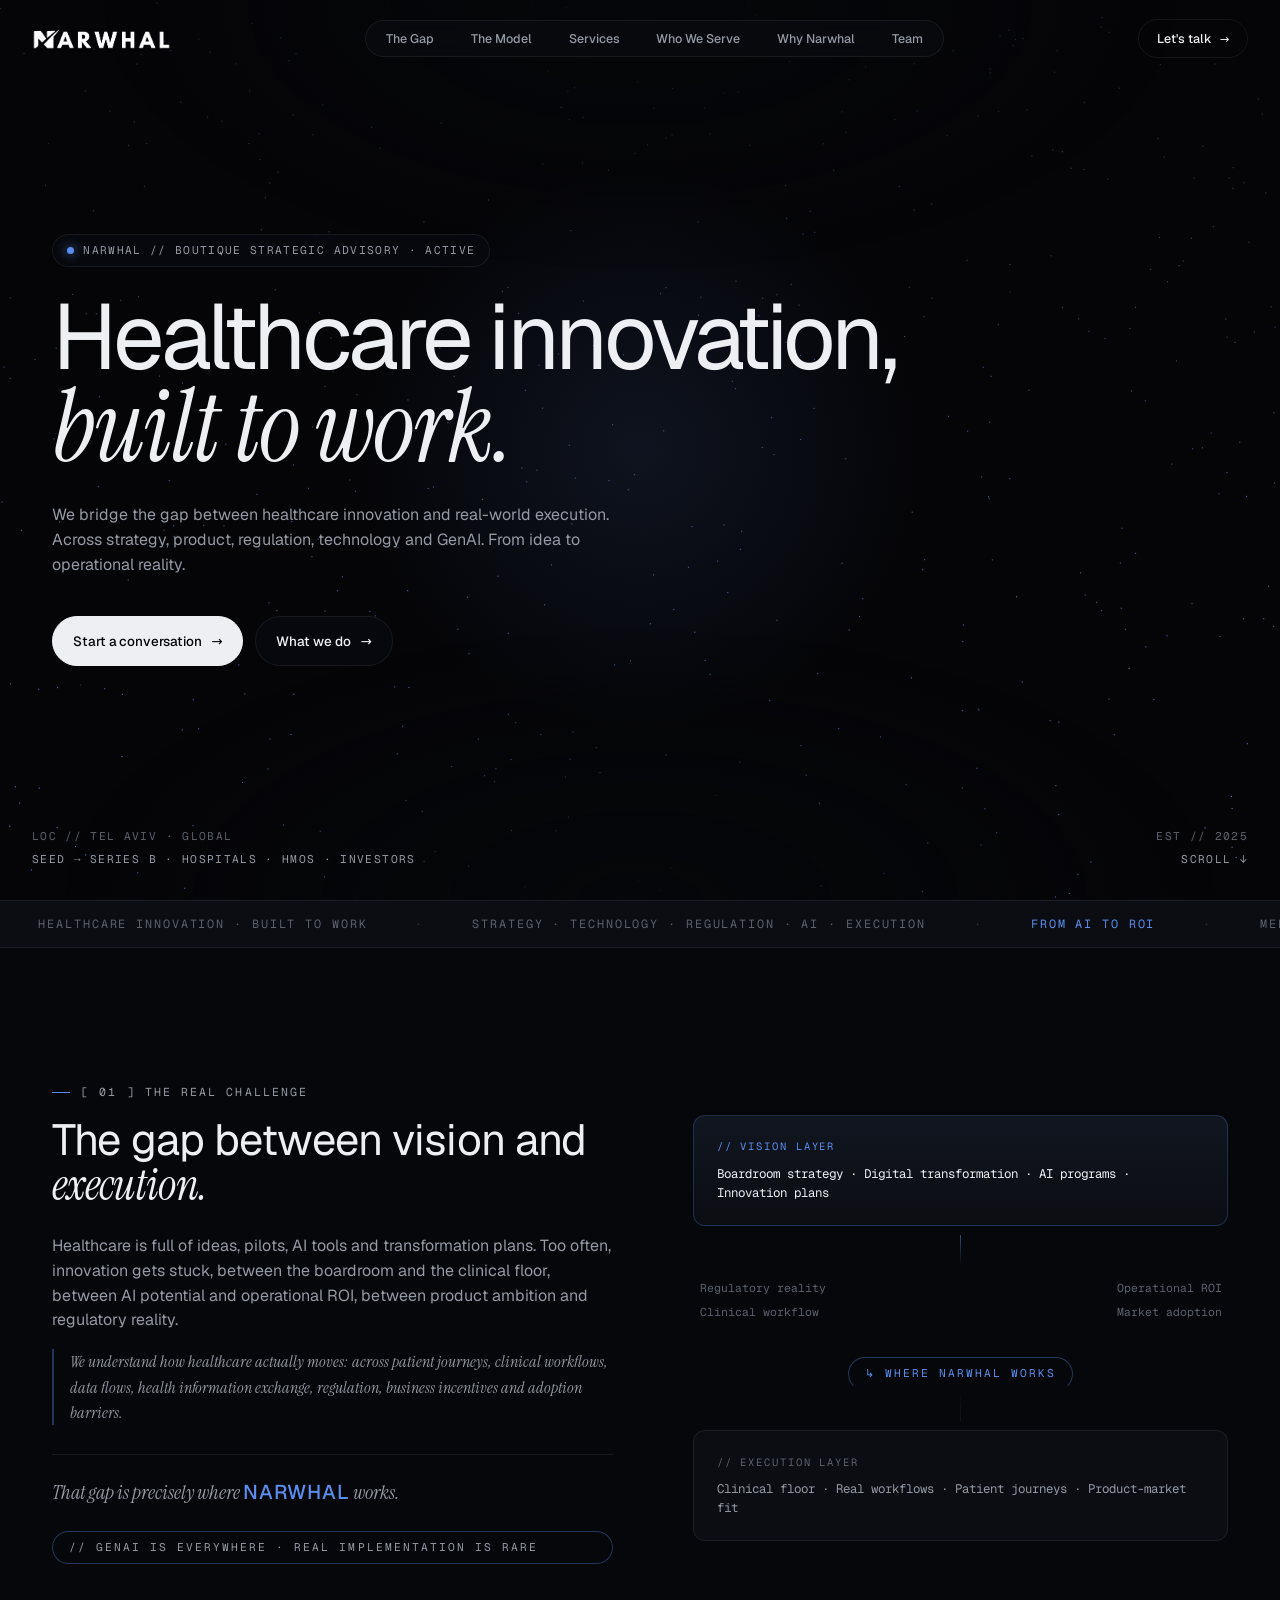
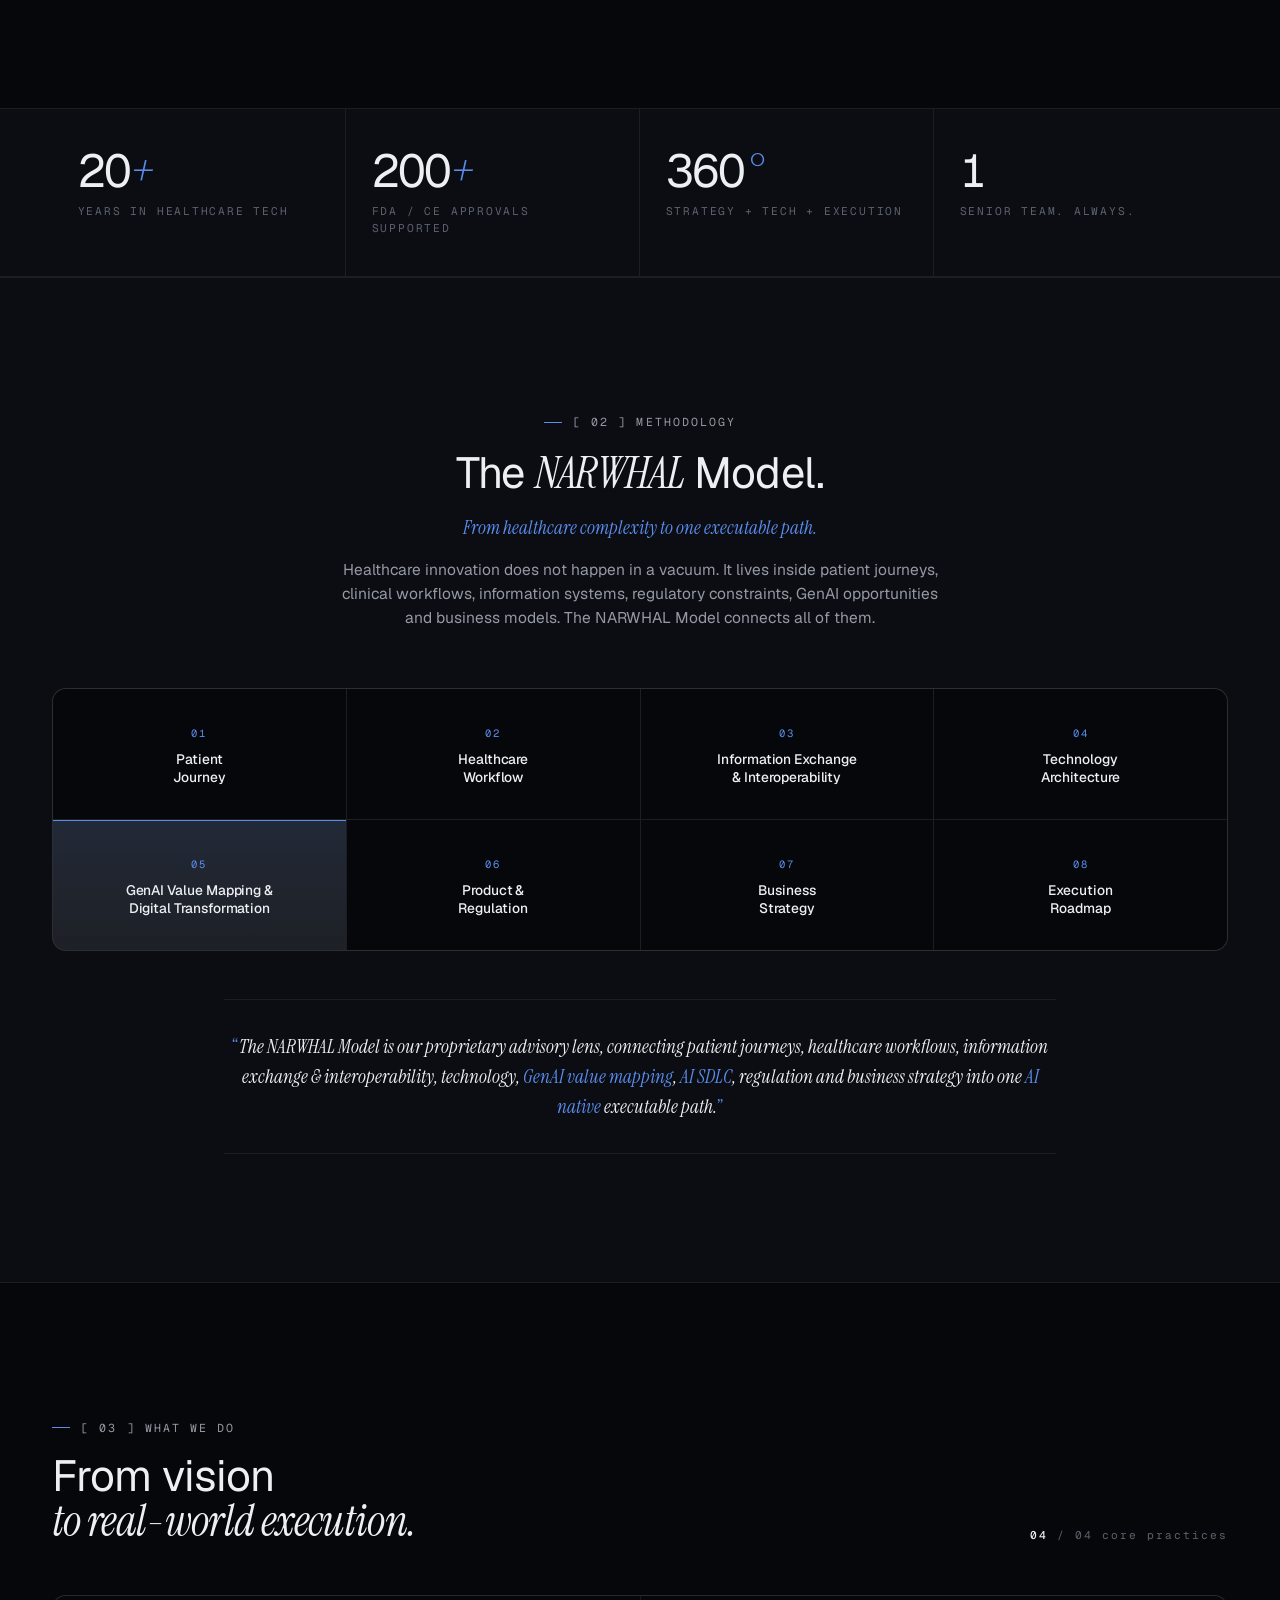
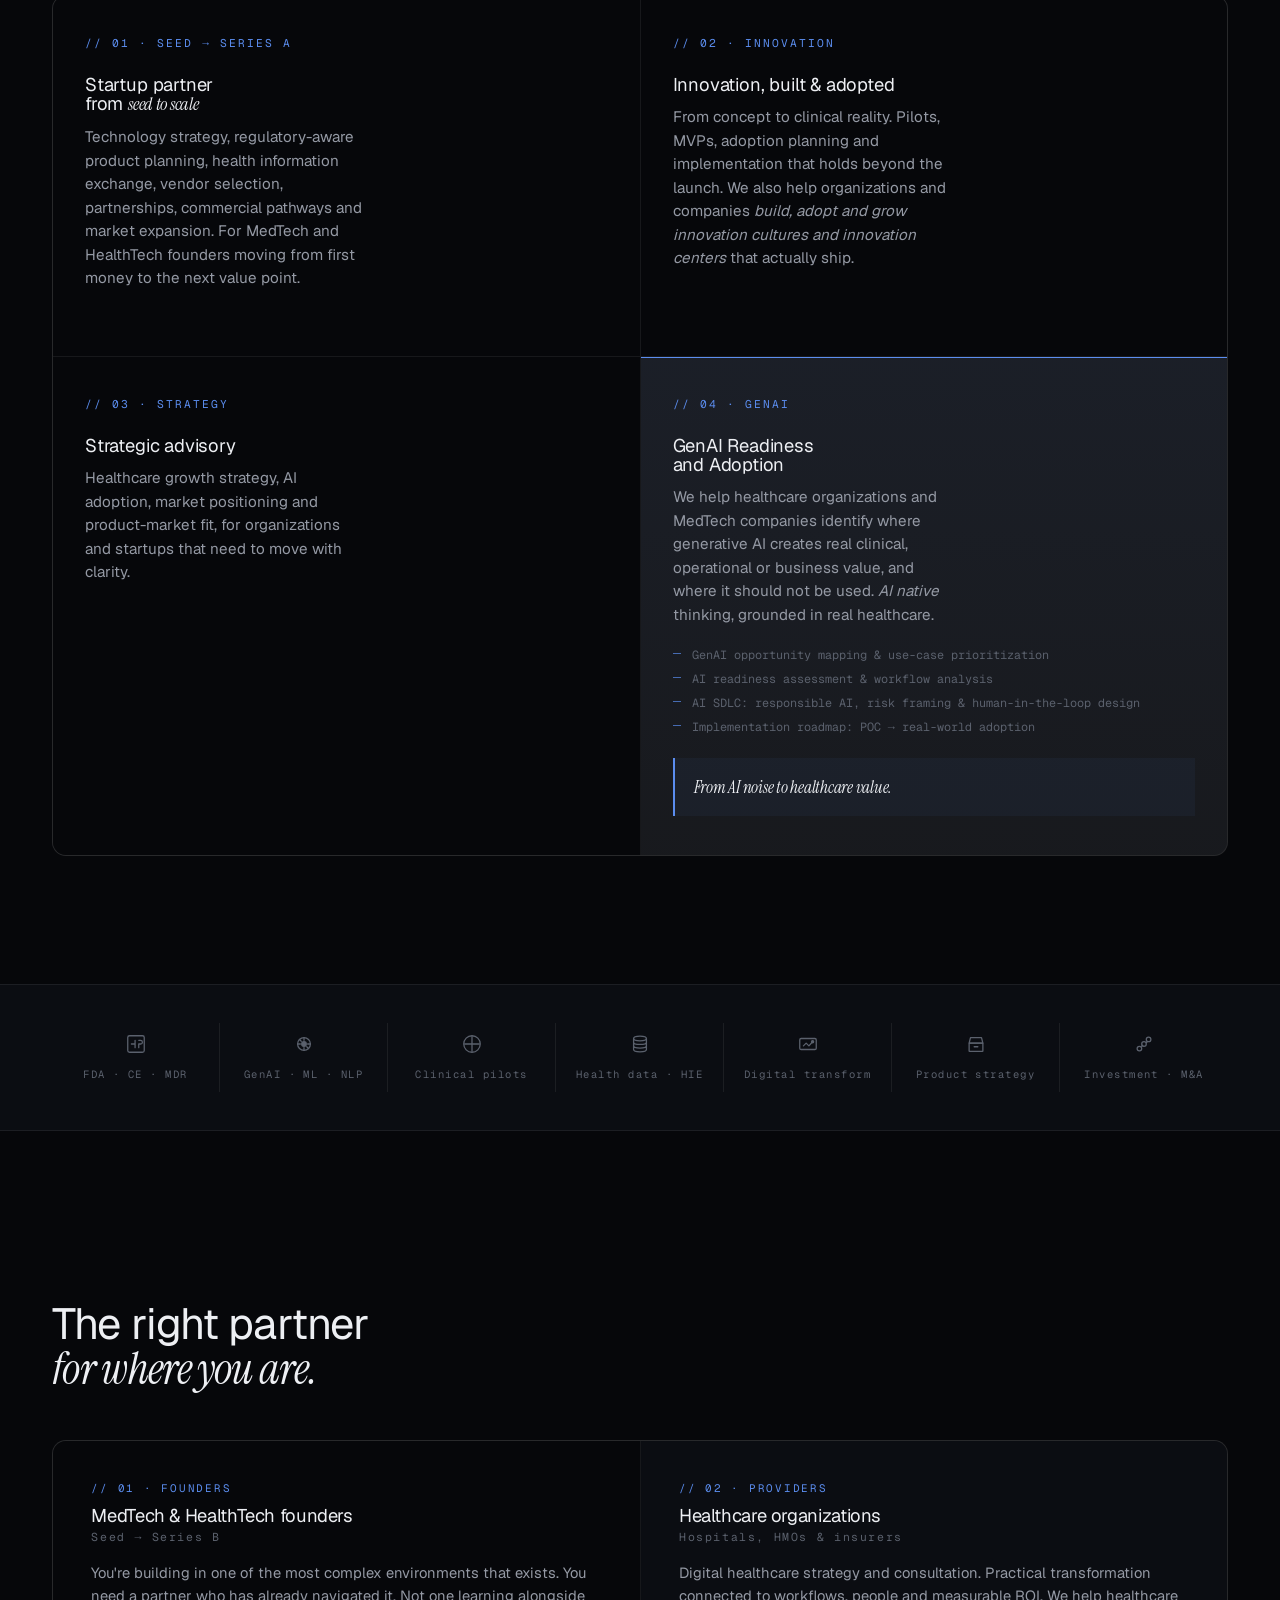
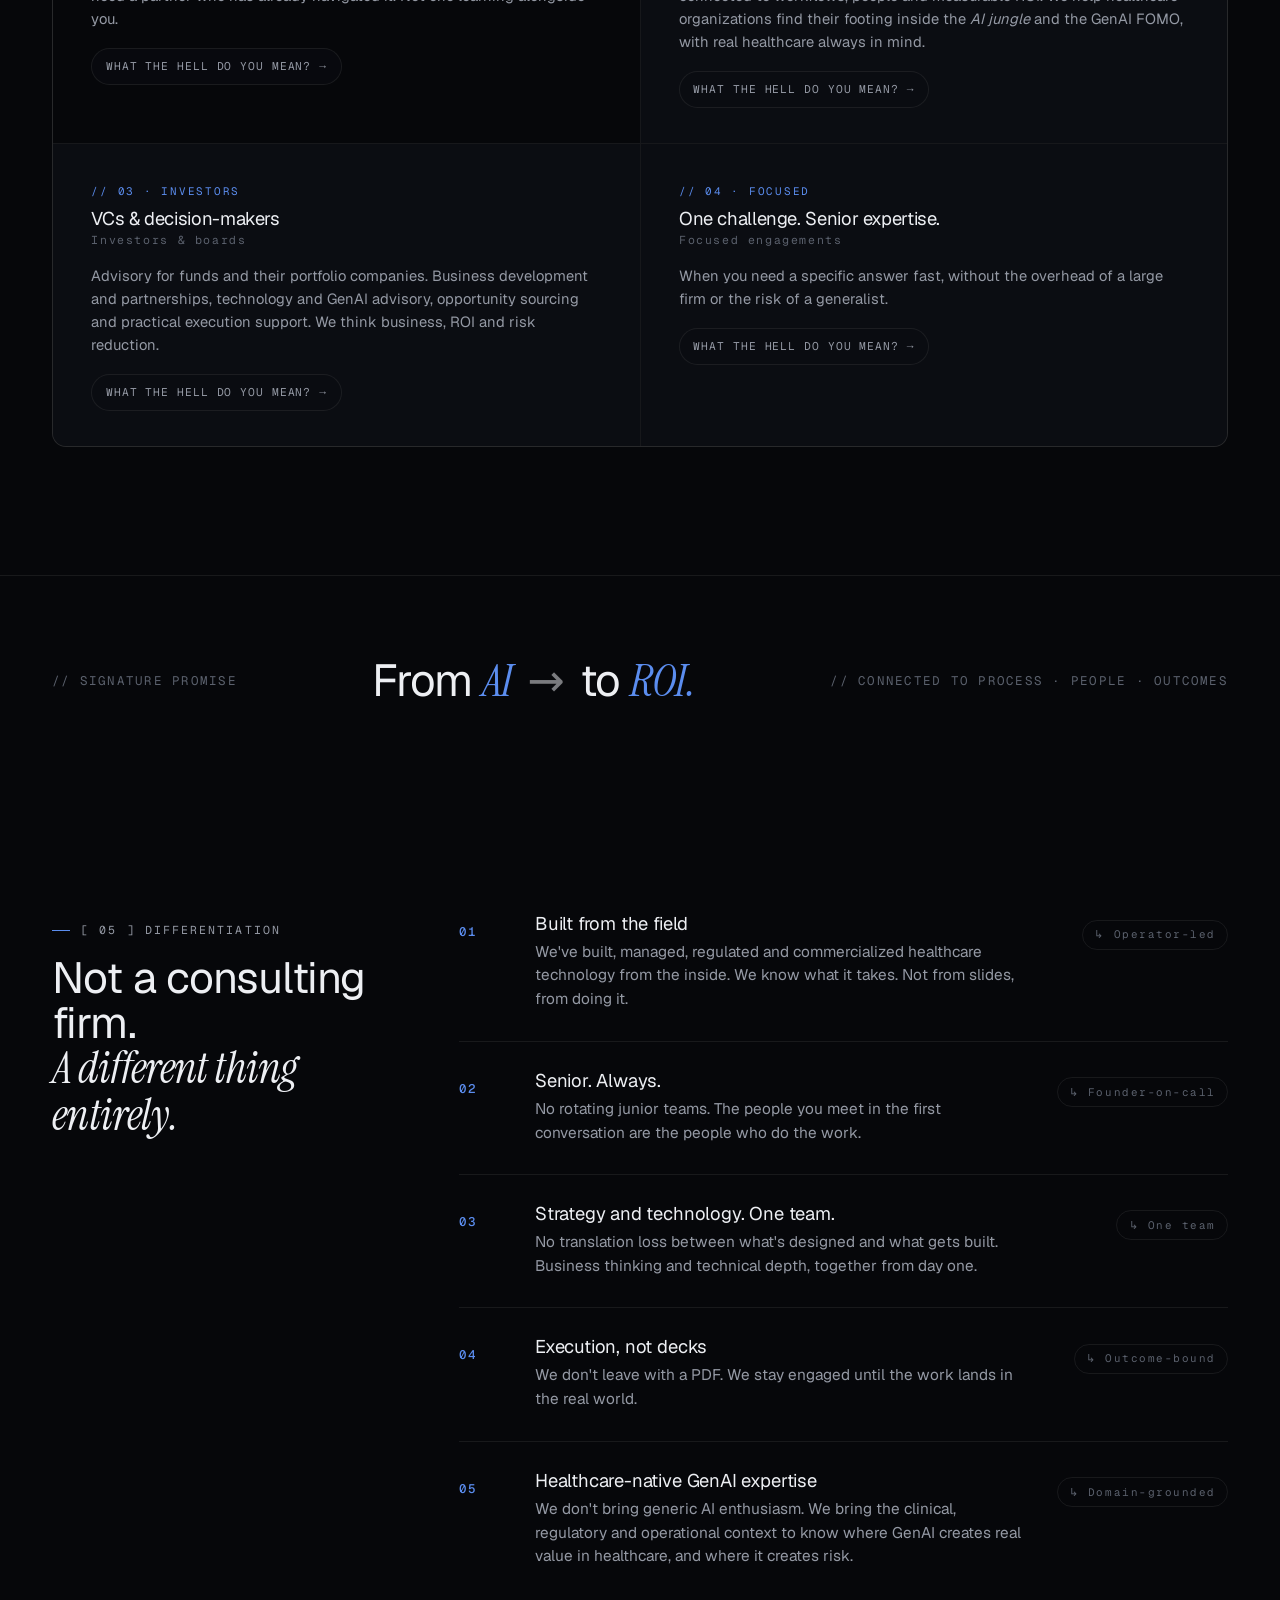
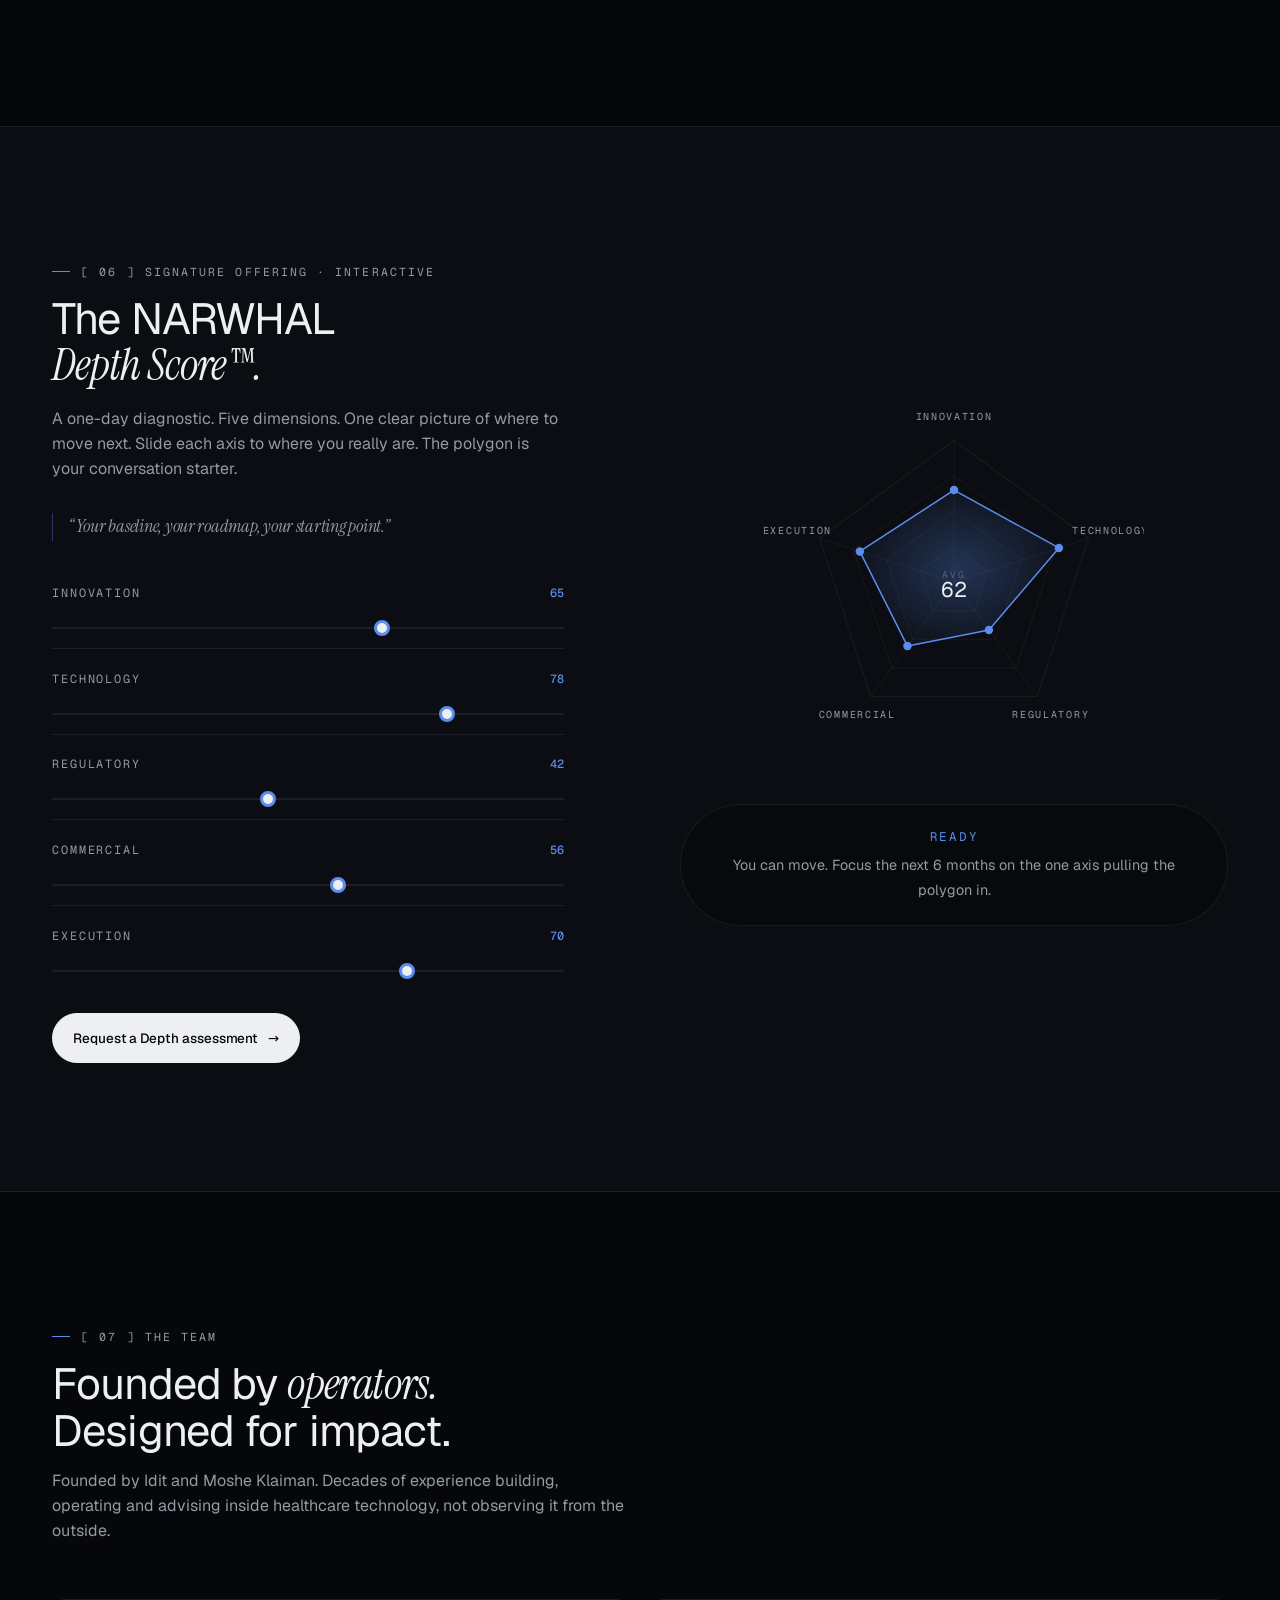
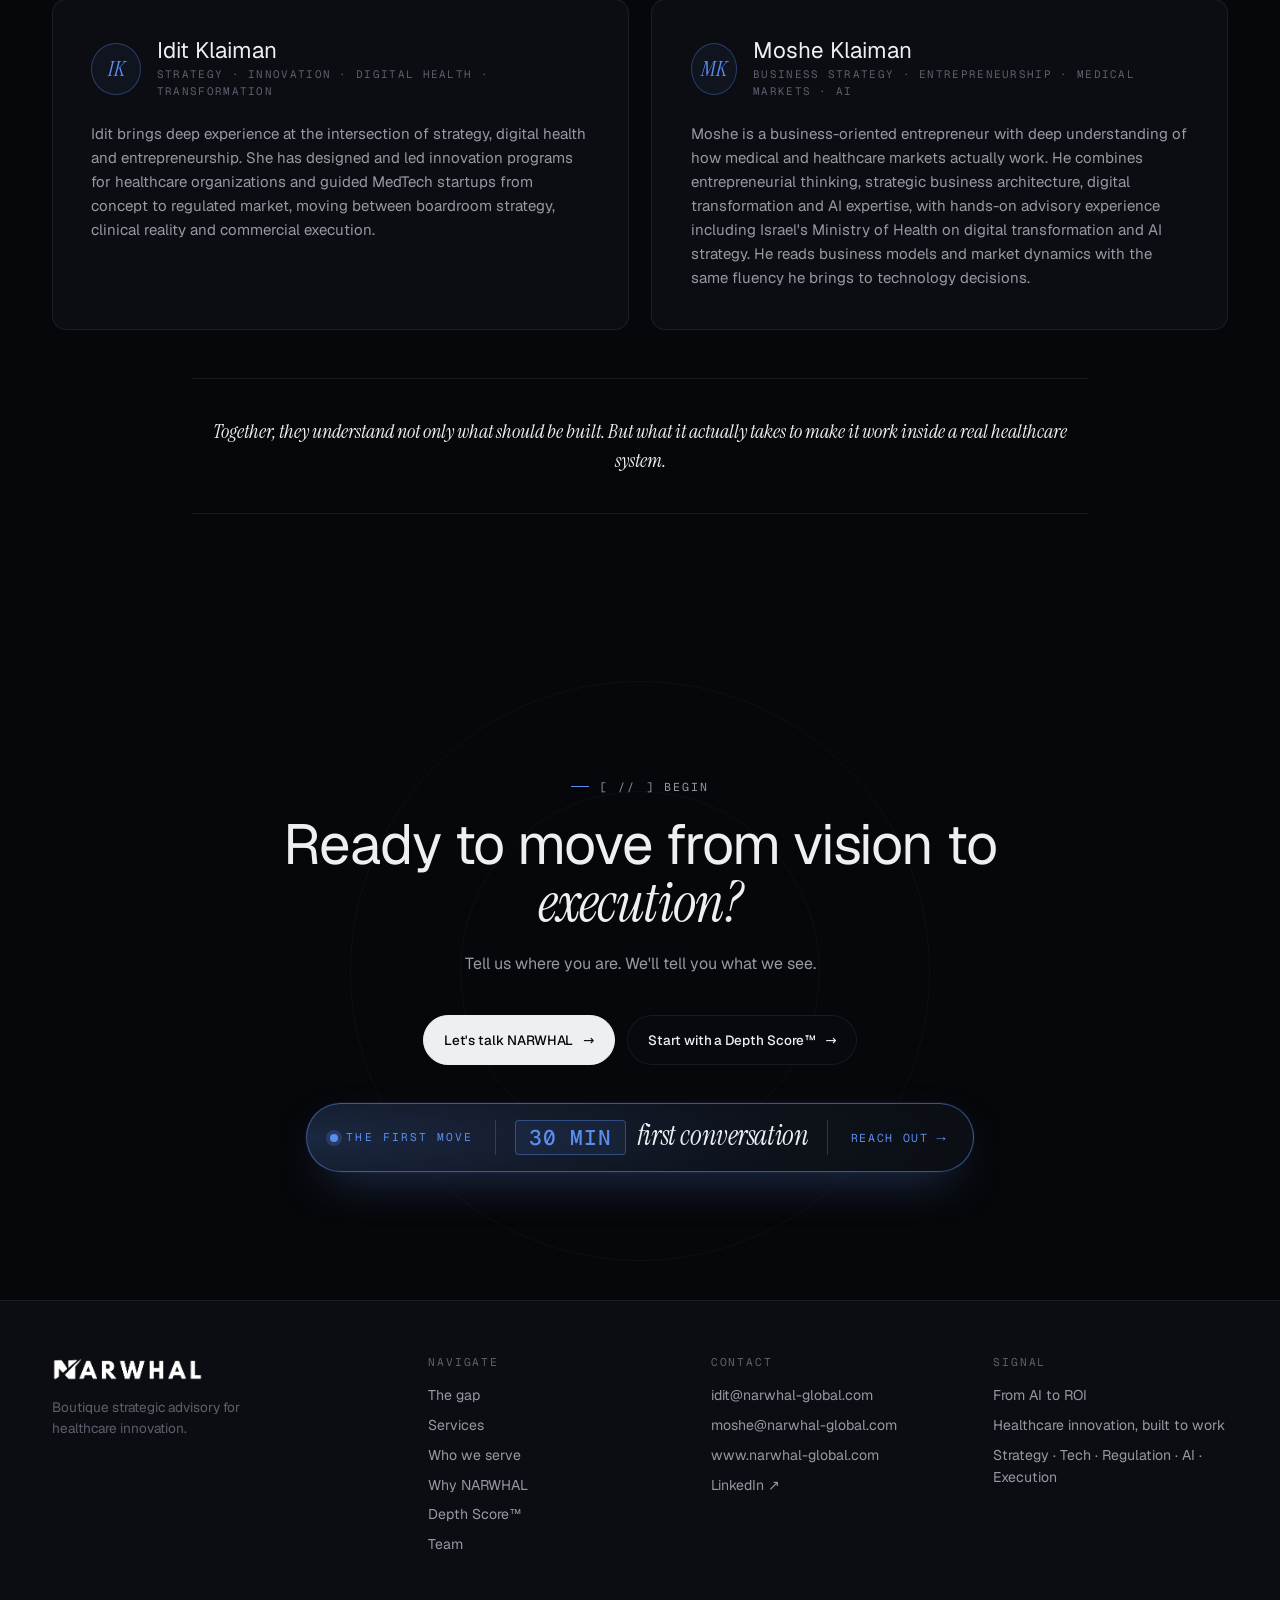
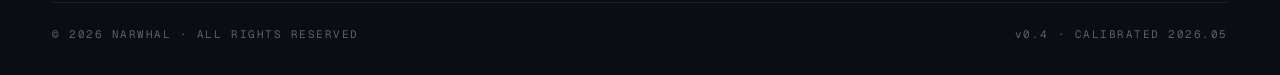
==== index.html @ aba95eae "Add files via upload" ====
<!DOCTYPE html>
<html>
<head>
  <meta charset="utf-8">
  <title>NARWHAL · From AI noise to healthcare value. Built to work.</title>
  <style>
    * { margin: 0; padding: 0; box-sizing: border-box; }
    body { background: #06070A; display: flex; align-items: center; justify-content: center; min-height: 100vh; font-family: -apple-system, BlinkMacSystemFont, sans-serif; }
    #__bundler_loading { position: fixed; bottom: 20px; right: 20px; font: 13px/1.4 -apple-system, BlinkMacSystemFont, sans-serif; color: #666; background: #fff; padding: 8px 14px; border-radius: 8px; box-shadow: 0 1px 4px rgba(0,0,0,0.12); z-index: 10000; }
    #__bundler_thumbnail { position: fixed; inset: 0; width: 100%; height: 100%; display: flex; align-items: center; justify-content: center; background: #06070A; z-index: 9999; }
    #__bundler_thumbnail svg { width: 100%; height: 100%; object-fit: contain; }
    #__bundler_placeholder { color: #999; font-size: 14px; }
  </style>
  <noscript>
    <style>#__bundler_loading { display: none; }</style>
    <div style="position:fixed;bottom:12px;left:12px;font:13px/1.4 -apple-system,BlinkMacSystemFont,sans-serif;color:#999;background:rgba(255,255,255,0.9);padding:6px 12px;border-radius:6px;box-shadow:0 1px 4px rgba(0,0,0,0.08);z-index:10000;">
      This page requires JavaScript to display.
    </div>
  </noscript>
</head>
<body>
  <div id="__bundler_thumbnail">
  <svg viewBox="0 0 1200 800" xmlns="http://www.w3.org/2000/svg">
    <rect width="1200" height="800" fill="#06070A"></rect>
    <defs>
      <radialGradient id="g" cx="50%" cy="50%" r="50%">
        <stop offset="0%" stop-color="#5B8DEF" stop-opacity="0.22"></stop>
        <stop offset="100%" stop-color="#5B8DEF" stop-opacity="0"></stop>
      </radialGradient>
    </defs>
    <ellipse cx="600" cy="400" rx="500" ry="320" fill="url(#g)"></ellipse>
    <text x="600" y="430" text-anchor="middle" font-family="Georgia, 'Times New Roman', serif" font-style="italic" font-size="180" fill="#EDEFF3" letter-spacing="6">NARWHAL</text>
    <text x="600" y="560" text-anchor="middle" font-family="ui-monospace, 'Courier New', monospace" font-size="16" letter-spacing="8" fill="#5B616D">LOADING · BUILT TO WORK</text>
  </svg>
</div>
  <div id="__bundler_loading">Unpacking...</div>

  <script>
    
document.addEventListener('DOMContentLoaded', async function() {
  const loading = document.getElementById('__bundler_loading');
  function setStatus(msg) { if (loading) loading.textContent = msg; }

  // Error sink persists across replaceWith since it's on window, not the DOM.
  window.addEventListener('error', function(e) {
    var p = document.body || document.documentElement;
    var d = document.getElementById('__bundler_err') || p.appendChild(document.createElement('div'));
    d.id = '__bundler_err';
    d.style.cssText = 'position:fixed;bottom:12px;left:12px;right:12px;font:12px/1.4 ui-monospace,monospace;background:#2a1215;color:#ff8a80;padding:10px 14px;border-radius:8px;border:1px solid #5c2b2e;z-index:99999;white-space:pre-wrap;max-height:40vh;overflow:auto';
    d.textContent = (d.textContent ? d.textContent + String.fromCharCode(10) : '') +
      '[bundle] ' + (e.message || e.type) +
      (e.filename ? ' (' + e.filename.slice(0, 60) + ':' + e.lineno + ')' : '');
  }, true);

  try {
    const manifestEl = document.querySelector('script[type="__bundler/manifest"]');
    const templateEl = document.querySelector('script[type="__bundler/template"]');
    if (!manifestEl || !templateEl) {
      setStatus('Error: missing bundle data');
      console.error('[bundler] Missing script tags — manifestEl:', !!manifestEl, 'templateEl:', !!templateEl);
      return;
    }

    const manifest = JSON.parse(manifestEl.textContent);
    let template = JSON.parse(templateEl.textContent);

    const uuids = Object.keys(manifest);
    setStatus('Unpacking ' + uuids.length + ' assets...');

    const blobUrls = {};
    await Promise.all(uuids.map(async (uuid) => {
      const entry = manifest[uuid];
      try {
        const binaryStr = atob(entry.data);
        const bytes = new Uint8Array(binaryStr.length);
        for (let i = 0; i < binaryStr.length; i++) bytes[i] = binaryStr.charCodeAt(i);

        let finalBytes = bytes;
        if (entry.compressed) {
          if (typeof DecompressionStream !== 'undefined') {
            const ds = new DecompressionStream('gzip');
            const writer = ds.writable.getWriter();
            const reader = ds.readable.getReader();
            writer.write(bytes);
            writer.close();
            const chunks = [];
            let totalLen = 0;
            while (true) {
              const { done, value } = await reader.read();
              if (done) break;
              chunks.push(value);
              totalLen += value.length;
            }
            finalBytes = new Uint8Array(totalLen);
            let offset = 0;
            for (const chunk of chunks) { finalBytes.set(chunk, offset); offset += chunk.length; }
          } else {
            console.warn('DecompressionStream not available, asset ' + uuid + ' may not render');
          }
        }

        blobUrls[uuid] = URL.createObjectURL(new Blob([finalBytes], { type: entry.mime }));
      } catch (err) {
        console.error('Failed to decode asset ' + uuid + ':', err);
        blobUrls[uuid] = URL.createObjectURL(new Blob([], { type: entry.mime }));
      }
    }));

    const extResEl = document.querySelector('script[type="__bundler/ext_resources"]');
    const extResources = extResEl ? JSON.parse(extResEl.textContent) : [];
    const resourceMap = {};
    for (const entry of extResources) {
      if (blobUrls[entry.uuid]) resourceMap[entry.id] = blobUrls[entry.uuid];
    }

    setStatus('Rendering...');
    for (const uuid of uuids) template = template.split(uuid).join(blobUrls[uuid]);

    // Strip integrity + crossorigin — blob URLs from a file:// document inherit
    // a null origin, so crossorigin forces a CORS fetch that SRI then rejects.
    // The manifest bytes are ours; SRI protects against CDN compromise, not this.
    template = template.replace(/\s+integrity="[^"]*"/gi, '').replace(/\s+crossorigin="[^"]*"/gi, '');

    const resourceScript = '<script>window.__resources = ' +
      JSON.stringify(resourceMap).split('</' + 'script>').join('<\\/' + 'script>') +
      ';</' + 'script>';
    // Inject after <head> so the DOCTYPE stays first; prepending the script
    // would push the parser into quirks mode. DOMParser always emits a <head>
    // (synthesizing one if the source HTML omitted it) but may carry
    // attributes through, so match the full opening tag. slice() rather than
    // replace() keeps us clear of $-pattern substitution in resourceScript.
    const headOpen = template.match(/<head[^>]*>/i);
    if (headOpen) {
      const i = headOpen.index + headOpen[0].length;
      template = template.slice(0, i) + resourceScript + template.slice(i);
    }

    // Parse the template and swap the root element. Scripts inserted via
    // DOMParser/replaceWith are inert per spec — re-create each with
    // createElement so they execute, awaiting onload for src scripts to
    // preserve ordering (React before ReactDOM before Babel before text/babel).
    const doc = new DOMParser().parseFromString(template, 'text/html');
    document.documentElement.replaceWith(doc.documentElement);
    const dead = Array.from(document.scripts);
    for (const old of dead) {
      const s = document.createElement('script');
      for (const a of old.attributes) s.setAttribute(a.name, a.value);
      s.textContent = old.textContent;
      // text/babel scripts with a src: fetch and inline. transformScriptTags
      // does XHR against the src, but blob:null/ from a file:// origin is
      // silently dropped. Inlining makes it a plain inline babel script,
      // which transformScriptTags handles unconditionally.
      if ((s.type === 'text/babel' || s.type === 'text/jsx') && s.src) {
        const r = await fetch(s.src);
        s.textContent = await r.text();
        s.removeAttribute('src');
      }
      const p = s.src ? new Promise(function(r) { s.onload = s.onerror = r; }) : null;
      old.replaceWith(s);
      if (p) await p;
    }
    // Babel standalone auto-transforms type=text/babel on DOMContentLoaded,
    // which fired before we swapped the document. Trigger manually if present.
    if (window.Babel && typeof window.Babel.transformScriptTags === 'function') {
      window.Babel.transformScriptTags();
    }
  } catch (err) {
    setStatus('Error unpacking: ' + err.message);
    console.error('Bundle unpack error:', err);
  }
});

  </script>

  <script type="__bundler/manifest">
{"d7c77c07-f501-48cc-abb0-0a076398ef10":{"mime":"image/png","compressed":false,"data":"iVBORw0KGgoAAAANSUhEUgAABaQAAADlCAYAAACs5vDKAAAQAElEQVR4Aey9CZw1RXXwPQS3GPMSl5gPNVFfl0T9TIyCIMiO7CCKIiKKIqjgFkQRRQyCREVQQQIiihIQ2fd9FVDAgMYlKlGIxri8+uWNcYkR1+9/nmdmmGeeuXfuUtVd1f2fX52pvt3Vp875V/V2bt3q35vxTwISkIAEJCABCUhAAhKQgAQkIIGuE9A/[base64]/Yais5LQAISkIAEJDApAfeTgAQkIAEJSEACEuggAQPSHWxUXZJAGwQIPO9FveshT0MejtwbuRv5GWKqioDGSkACEpCABCQgAQlIQAISkIAEJNB9Au14aEC6He7WKoHOECAQvSVyIA6tgzwReTRyP+SnyA/[base64]/iXVbIdsjGyCPRdZCfoJ8A/kyYpKABCQgAQlIoDECViQBCUhAAhKQgAQkIIE6CBiQrqOdtFICxRAgGP1WjNkG2RSJUdG/Tx7nkv8kvwO5dY011riYvB9JLyUgAQlIQAISkIAEJCABCUhAAhLoPgE9TEYggkjJlKlIAhLoNgGC0e/Ew+2QCEY/gHwu/[base64]/hBsvQ/ZG9kFeNSv7kofsRx4Sy7HtlXyO5VgXEsuxPvLYFuteQ5kIAr+B/ADkjUi8RDAkll/P572Q5yERCH8JefKEb9HX34PiCETvSP4QZHGKkdHXs/KKNdZY4xJykwQkIAEJSKB8AlooAQlIQAISkIAEJCABCbRGoBcBaQJrETTehnwnZDckRq6+jjyCjAeQvwmJEauLR6u+h/UxQjUCjx9k+QRa6sULJAKBIXuwbk+2H4+8D4nRqxHEfCHLW7HNVCAB2mZjJPpETEfxepZjpHKMTJ4LMu+J2dG2LySPoGzku7Ec8gLyuc+xLT4/h3Xxsr/NyTdA1kH+GvlL5EnInyP/G3kU8qfII5CHI2sjD0Ui4LsWebwk8F7kS6U1WHlv5M+QhyHxUsGFczmzavoEi43QEl+ybE2+HrJU+gkrV4yMJhh9HcvLJgtIQAISkIAEJCABCUhAAhKQgAQk0H0CeiiBYQSyBqQJasUo4pi+IIK/MSXBMaw7eVY+PpvPfT6Vz5+YlViO7Sfx+QTkxFn5CHmUj21RJsqfwbqFcjafz0MuQa5GbgLAkch7kaOWkNgW8i62xQvb3kH+t8jByIFIjFCNEakxajVGssYo2BgRu1BeSrkIVMco1/1ZPhQJPSFvxYZ/QGI6hijDpn4nWMSo3leQvwM5FjllVqJdF0pwi3YOieW5ch+jfPSDOfkon6NvxPbTWT4LiT4R/SMk9o881p/LtsuRG2iF9yHvR+b6RbRXjEqOkcovYn2MCt6Y/BlIBJefQv5E5LFIBIQjiBwB5PvyuY10Hyr9JfJzJFmCTQTiw/+Qvxqg+Desvxq5mGD0qeQmCUhAAhKQgAQkIIH2CWiBBCQgAQlIQAISKJ5AtoA0Qa2d8T5GjMbo0ZheIKY0iKDuXCA3gl5zy5HHSNQoGxLLsT32iSDwK9AV8nLyKBvbokyUjZGpCyWmMYh6t6fslsgzkXWR/xd5HBIjUh9IHqNMw/8QPiZPUUfUtwmaIxAdNu4AlxiFG7axun8J/+OleDHydie8j4BntHGMMg+Jdl0owS3aOSSWo0xIfAEQ/WBOon9F34htMWo55jsO3tE/QmL/yGN9zLkco5gj0Pw0bIgRyxFYHjQimSLFpruxLEYph7A4faJ9XouWGNUf7ROBdz4umW5j7c0Eo88lN0lAAjMikIAEJCABCUhAAhKQgAQkIAEJSGAUArmCsVH30/m3AxKB6RhlGYHgtPWhvKIUwb1dsTeCpjE3cYym5mN/EsHOCEBHsDMCwxGUfwzex/QUZKYxCXyL8pcjMXfzeeRTJdomfs0QI/sjoB9TksQ0IoN03sWGawhGxwhzFk0SkIAEJCABCUhAAhKQgAQyE1C9BCQgAQl0hkCWADHBrRiBGkHoR3eGVDpHIggb8/JuAqcY2ZtOc/maYi7lGLEeDMq3tlwLv4tpMRXNTQSFL2M5RYppSeIXBZEPOy/EFCE3U2EImUkCEpCABLpOQP8kIAEJSEACEpCABCQgAQmkJDAs8DRNPTHPbgQfp9HR5X3jZXQxpUS8UK8XI6UJvm9Gg8Yo8egbLJqWITBo8z+z4WzkIoLRF5FPlWiXFyLHoSSmP9mQfLl0CQViVHaMzmbRJAEJSEACEpCABCQgAQlIQAISkMAUBNxVAr0jkCsg/ReQfARiGk5gWzbHSOlnk3c93Q8H/wQxTU7gSnaN6TkuJBh9DstTJQLR8fLGmNM75mePLwuW03cVBa6k7tPJTRKQgAQkIAEJSKByApovAQlIQAISkIAEJNAGgeQBaYJcMWd0vCiuDX9qq/M+GPwsZJSRqRSrOsVLJB9StQftGf8zqj4fOYNg8N8in2J5qsRxuh8K4liNgHS0DR+Hppii41zq/vDQUh3bCKcvICWl13UCcc+dKKlDFWDL17Dh48jePe8WRbpPu1STigSY0aiWGqZXU83B+ECkipSxqzWmulTQjQFouCJ4H4MUmRpGYXWZCJTWuTK5qdqGCZTWr+bsaRhDfdUNsDh5QHq2nlx6Z9V3KnsQ3jyVjtyHqTvsFzT2mOl/KH8t8mmCwR8nnzrR1w5ByY5IzPVONlL6MqW+jvQtxVz4Jfl8TEnGaIsEEhCIX1TtiZ6TODctlW5gZbwMlyImCUigZQIfbbn+pqt/T9MV9rU+zvPFftmBbTvV2i7L2B3TKS5TxM0SmIwAx81tk+3pXhIYTIB+5bViMJ4qt+QIEK4JiTUQ0+gENqDo+ohJAgsJ/DsfYmqOmKLjfSxPlTiB74a8HyW7IeMEo2+k/[base64]/O/aO8XyC7HSNWkORXRCPW1XaxJ7dtgPUXReDMoqzRGAlIoNcEuEfbPj8Aa5CABLpAIIKEqf0wWDIZ0QgSbs4J/FWT7V78XtHXYvR88YYWYGDM1/wJ7DibYMBp5FMl+lSMiI65yp+Loscgo6aYouMCbHj7qDtYTgISkEDDBC7jHBfppw3Xa3XlEbh/eSZ1zCLc4WA7i6zzCT9PqsVJ7tPiPq8Wc7VTAhLoPoFLSnWRc/vnSrVNuyTQRwIRJOyj36X6vB6GPRXpYoq+FtJF31L6dCvKrkRiZPQ15FMlLroxevAZKNkIifnKyUZK36PUdTzkHEHeuwS3Yr5YWwo+9jmX9FJgXNdnAg/guJhLBmf63BM67judvO35bPsyNYovWu34saR7EpBALwl0NdbSy8bsqtN98itHgLDoQE7hjftg7NuYh40DybuWoq+FdM2vVP58H0UxKvpMgsCHITfweapEP4oXhcVUHSHj/Lz3J1R8PnIFYiqTwOvKNEurJFAEgU9y/ovUduCuCBgJjDg8gY5GVNDouzRSUbuVfLLd6q1dAp0koFMSkEACAlyHv5JATVYV2BjPxlnrULkEJDAaAQOEo3FqstSfU9lfc6Ls2givmD86BPdMiwh8ls/nIjE9xgfIp070nxejZEtkK+TPkFFTfKEUI7OvJCh+4ag7dakc7I7vkj/6IoFyCWS37EKO50hxHsxeWVcr4FpQ07RNfZhH2qlJunqwTebXDpPt5l4SkIAEshCIaUizKE6oNAZeJVSnKglIYFICBqQnJZd3v61Rvy1P0elHd6G4pRSBTgPSq8O/kVVnIxfy0H8O+dSJfhOjZ2O+6PhZ7aPGVHgRinof3wAAEABJREFU5a/GlovJ+5r2rcFx2jmOqRpM1UYJtE3gSo+Xtpugsfof0FhNPa6I4+kLXXYf/2qaP/rSLreFvklAAgkINKSCc2fXBtQ1RM5qJNBfAjkC0gZJpu9PD0TFZsg6iKm7BGJKjEsJ/h6NxKjkqT3lRmA/lMRowJD7sjxOuonCEYz+ELlJAhKQQKcIcH6MdEinnGrOmW81V1U3asrhBR24lCnd/iqHfwXpdP7oghpDUyQggWoIVDOlFNfTr1dDVUMl0GECOQLSgeu38U+ZisCfsvfmnCxfQ96F5BcV97Ti/2Expug4n0D0kSwnSfSV/VG0I7I9Mu5Per/[base64]/YXMXYizlg9ZCCQwhkCMgHQ95jpAeAn3MTRFg3IgTZu03/tHX+h6UjpcXnsQDxH7IyWP2g4HF6RtvZuOzkWch46ZfskNMHXI9NvV6HkI4ngoLkwTKJKBVyQlwzEc6IrliFbZNYK22DehJ/[base64]/l3tIQAISmJkxcFxHL3giZm7Hyf4g8lrTb2o1fEq7v8/+FyKnEPQ9lDxJoi/EiOjnoewlyKRfVlzHvldi10fJTRKQgAR6S4Bzql/sLNP6XCveskyRSTcn34/23Cm50vYVOkVT+21QkgXPKckYbZGABHpNoNpnSe4XvtPrltN5CbRMwIB0yw0wRvVPoew6nDRr/gaybw/8d9FmFyMX8SB/[base64]/LuT7NTCPg9soc4+Vvm+LjnN8X98cn9UKAEJSKDDBDhv/qB29/Bh39p90H4J1EogR0A6HuZCamVSst1rY9wTkP+NmMol8HlMi/miDybgew3LSRIXyxgdvy7K4guJR5NPmj7Djp/GthvJe5/gem7vIXQMgO5IYBoCnBO8hxkAkOvGIwZscnVGAvTJ+EVTxhpUPUuglqCEo6NnG8xMAhJoncBDW7dgegP8MnJ6hmqQwEQEUgWkF1f+28Ur/JyMwBZo2pqHk5i2gUVTQQT+D7acgnyYh/bDyJMl2vsAlD0X2Q2Z9AuJX7NvPMRcin0GYYExm4Lr7GK9GX3EIFq9zaflhRHgePLXI4W1ybjm0Ibbj7tPweUnfVdEwS5p2qQEuIdz/uhJ4blfSgLq6jkBrrOv6zkC3ZeABKYkkCsgPaVZ7r4MgY3Z/[base64]/[base64]/m0t2WXnyKKTLbqt56JdBLAjkC0jF/tA9w+bvTfakipnGIkdIxhQcfi09d6xe3QfxsJEYeJxsZjb4ZLoj7kG+FTNu2d6HjPAII7yE3LSAA48sXfOzron5LQALLEOBcscsyRdxcKAHarpYv7YcRjF/FDdvuth4R4H4u7jt75LGuSkAChRKYZhrJQl2aOapUw7RLAgkJFKUqR0A6HFwj/inZCTySGjZF1kdMzRGIlwNGMPNCHgzejlyZsmoeoOPb2ZiiY9pg9I+w61rs8+IKiCVSzMm9xOq6V9F/[base64]/8uxk7fSkXIBYnWHc6uIR/[base64]/GchTkRJTPMiHlGjbcjZ9ngLxM8mrCEYnfZkMF7yt0R3tFj93fSLL06ZvoOAK5AbEtAQBmN+0xOoRVllEAhKQgAQWEPjAguWSF2OarZLt64RtXFu/0wlHdEICEpCABIYR6EP86LBhANzWJwL6mptAH04ouRmWpD9ebrgdDwUxD3FJdtVsywUYHyOjL84QjH4humOu6N3IU3yR8BX0nI2dhyAGpIExID1zwPpOreY8UOsXQJ1qB53pFgGPq3vak+tMLfcaa99jdT1L9LXaXkj88Hro3mMpnN9/z6eil+KesWgDkxmnIglIoEgCnC+Tvz+pSEc1SgISaIyAAenGUDdW0SbUtD4XjG3JS0oRHAspyablbImRxhfy0H0kkjTAS/vsSuXRVs8ifxQybfo+CmKaDt96DAiTBCQwHgFLS0ACxRE4oDiLumnQ39TgFvehZ9RgpzZKQAKdJvDWTnu3wDme1WuLWyyw3kUJ1EPAgHR7bZWr5piIf1OUb4CUlOKkHlKSTYNs+TEbYlT0BTwAJP+pLxe4fdEf80Y/j/yxyLTpFyi4EkkaNEdf5xLsa+mDSdjj761JFKlEAhKYJ8Bx9Zr5Dy78Rw0IaLOYFqsGU6u2Ec4vrtoBjZeABCSQl4DaJSABCUhgAQED0gtgdGjxofiyLg8GLyE3jUfgBxS/DIkpOk4kT5pok31QGF8YxEsoH8xyihSB6FsJnofdKfSpozsE1uuOK3rSBAHOIyMn7Ikph15O/m4k5q8n60X6YC+8HMFJOssfj1Cs5SIrqv/Eiv/+y03gH3JX0FP9V/XUb92WgAQKIcAzbK8G9QR2fD4yckUCEshHIEdAuncnq3zNM5XmCHpuzol0l6m0pN259L7xQ9w9H4mR0ckfXmmLvdC9FbID8kAkRbodJVcTFEgePEfv5KnAPeH/uQLN0iQJVEuA885FyMnIW5DHI6skHHsHYpJACQSqmkea69VFJUDrug1wrmKebk6sW3e9LfRPAhKQQIEE3lSgTeWapGUSmIBAjoB0Dp0TuNb7XWLqjphHemNuuL2RXb47fJsilyI3cON/FnnSRBtEMHoLlMbI6PuTp0hfQsmV2Hs0uWl5AileHLl8LYWVoO+V/kVQYcQ0JxUBzk2HIvMJvd9COpE4rqoIZHUCdj+d2LGfbjfudfXzdDdOzAolIIHeEeCe5/29c1qHJSCBRggYPG4Ec2uVxNQdEZSOl+e1ZsSCin+7YLmkxRg5exoGnUHkJPlLY7iIRzB6G/THz9tTBaMjgH4+9r4NvaZlCNAGOy9TxM0SGJWA5SYkwPnq0ciKNKGKknYzkHVPa/z9PYvlLnEdKOVeqFxICSyD87sSqFGFBCQgAQmUQ6CKl7/mwMU1zYE9OcCqUwKzBCoJSM9aazYJgcex09M5mcbcxSyaFhG4js/x09jriJIkn6MP7hGMfiZ1xBQqf0CeIv0MJZ9GbkFMoxGIqVhGK9nBUvTDGE3fQc90qVYCnG9XpFrt1+57CNCQtbzkMflUXPdQcGkBgYMWLLs4PQHfBzM9QzVUSUCjJSABCUig6wQMSHe9hVf6tw7ZkwlKtT11x5rYUVKKlwFeysP0Yci1qQ2Dd8zf/Qz0boSkfPFTBKM/g81XotckgVEIPHmUQpaRQNMEOI+tQZ1XIKYSCHTbhofX4B73Dl+rwc7abYRzFS+r4hx5au2stV8CEqiXAOfK3o8QhsFx9baglkugbAIGpMtun1TWrYWiDZG/RtpKv6HiELIi0gVYcR43+u8jT564cO2O0pgzOqZMeSzLA9OYG26jfATRjyc3jUCAtvDhHk5wiC9IWDJJoCwCnIfjPHl7WVYtbw3H1MHLl+pNiR/1xtP8jv5F/iqsAQK+rAoIJglIQAISWJbAq5ctMWYBi0tAAisJ5AhIxzzBvf8mbSXeov7HC9025AH6uS1Z9SvqvRtpO/0XBpyHXEwQ5Fjy5AnGu6F0eyQCgClHZMUo7nOx229pgTtG8uF+JaxzVmb+l0B5BDivrYtVdyE1pXfWZGxOW2m/B+XUr+66CHAfdG6BFtdo0vU1Gq3NEpBANwhwLj+pG57ohQQkUCqBHAHpkkbBlsq9Lbu2ouKNubhsRt50+gUV/hxpM32Byj+EnMzD88nkyRNsX4XSCPpHUDpeKsnHJCnmQD4eu9+TRFtPlNAeMVK9J96W6KY2SWB0ApzfUv6aZPSKLdkbAlwT/q1kZ7Evvsgu2cRRbYv7oFHLWm4AAc6Jmw/[base64]/EhoOQLC/P4uFmf+p4DhKjgh5Inip9HUVXY3cVL9/BVlPZBB5TtnlaJ4F6CGjpagQ+vNoaV4xLINd9+bh2dL38QV13UP8kIAEJTEOAZ1tHBC8CCJOPL1rlRwlIYEoCOW58DUZP2SgN7P4M6lifk2q8SIrFxtK0F7ZxDf0OO1yFXElA90TyLAmOr0BxTIeyNXnKFC+J+jQKP4uYxiRAu0T7j7lX94vDZc/ue6mHNRPgfO19RIUNSLu9skKzNTkTAa41X8qkui9qX94XR/VTAhKQwBACJW3yGaqk1tCWThDIEZDuBJiOO/Fg/NsJieklyBpLv26sppmZb1LX2ciFPCR/jDxL4oHrNSiOkdHbkMeUKGTJ0mVougr7I2fRNCaBlC+UHLPqoov77X7RzaNxNRHgGhDX0ppM7r2ttFncHxTHAbsOLseoJJY8OYmWnirh3i/Lu056ilO3JSCBMQhwPXLKwzF4WVQCEpicgAHpydnVvufjceCZXHD2Im8qNTWH9Fdw6GLkMm7ozyXPkmD3EhTHCyJTj4xG7cx1/LsR+2O6ERZN4xCgbep7Ccc4DlpWAt0nEHPn1+Dl82swskEbf9ZgXZNW9ahJd8y83zsz61c9BLg/OILMJAEJSEACgwnsPnhTv7dwDWn6F9/9Bt517/VvJkdAOnT6c9s6Ote6mLkRJ9YdyJtITQSk/xFHYmT0FQRzr2E5S4LZG1D8PCTmjE7d3/8Jvddhv/NxAmLCdNKE+/ViN/rv93rhqE5WS4Dz3waVGN/GS4KLRUO7/WGxxmlY4wS41mzfeKXLV/jW5Yu0XuLG1i3osAG6JgEJSEACEpBAGQQieJzDklx6c9jad50RlG7qgTp3QPomGvNiHojfgVzOcvLEw9WWyJtRvOOskCVNMbrsZjQ6bzQQTNkIrJ1Ns4olsDqBLq95UJed0zcJTEngrCn37+Xu3MNu0kvHdVoCEmidAM+5jgBephVg5LVtGUZulsCoBAwcj0qqunIjG/wkSm7BifXV5LlTroD0jzH8CuQcbuKz/eQVRjHndoz22Y26NkVSp/9BYQTSr8ePbKO7qaPTiXb6/zrtYCLn4BTznyfSphoJ9JbAQ3rrecWOc/67syTzsefUkuxJaMv9E+pSlQQkIAEJDCXgxoYIOF1bQ6CtpvsEcgWk/Watrr7zTMzdkAei3CfX31JP6vQtFF6AXEQQ91jyLAk2W6A4gtAxX/RTWM6RrkXpDfiRbd5r9PchGSAarZU/OFoxS0mgNQJfba3m0SvOdR81ugXllcz2IuGErj4mma40ivZIo0YtwwhwL3fYsO1uk4AEJNBnApwjz++z//ouAQk0TyDXg5QB6ebbctoaY/TvplyI4iV90+oatP+vB22YcP2n2C8efE8liHsCyznThiiP0dFPIM+RYpqOC/Hj73Mo75rOQf7Qfw8YtM31EpBAdQTiFyPVGd13g7mO7dV3Bvp/DwGuywfe86n1pUNat2B5A/ZbvoglJCABCWQhsHMWrR1UyrXNeFfD7Wp13SSQIyAdL3gL6Sax7noVo0rjJVJ/XYmLt2Pn9cgtPPzGyGIW8yQuODG1wTZo/yskR/o6Sm/Gj4+Qm6YjcNR0u/drb/r2f/XLY72tjMDFldmruRKQwOoE3rP6KtcMIsC9YO4BFoOqXmq96yQgAQlIQAISkEA2AjkC0qEzJJvRKs5GIKaiyDl1R4o5pENHTNFxNjfthyFXZ6OBYgJ2MZrmhSw+A8mR4iWGMf/1dTmUq1MCyxBYa5ntbm6cgBXOEeD8fsPcsnl1BO4u3WKu7/FlcOtmYsetrRuhARKQgAQk0GsCXIsc8TtmD4DZJWPuYnEJSGARAQPHAURZSOCpfMg1EnjaOaTjpX9XYt/VBCqOJM+auMi8igq2Q2LkOFmW9Dm0fhZ//Gk6IKZJtNd/T7N/X/eFW0k/p+5rM+h3vQS+X6/pWS2P9y1krSCB8scl0JFCxXoplKhjOAGudYcOL1HE1luKsEIjJNAHAvoogekJxHSe02tRgwR6TCBXQNpv2OrtVI/C9I25cX85eUnpXzHmVOR8grfHk2dN+P8SKoh5tNYnz5W+ieKYquN0ctP0BO4/vYo8GuizJU9j5M+p8zS7WvtB4I5+uDmel5zzlhzdPp4WS3eFAPdUJxXgy98WYMNQEzhucg6AGFq3GyUggf4S4BwdA75KBXB0qYZplwQkMD2BHAHpGAVrQHr6tmlTw9Op/OlcnJ5NnjJF35hE3xfZ6cIQbtazz7OM3y+grk2QrZCc6TaUfx7JmXqhmzaLqVVK9fUbpRqmXRKQwNQEvjq1BhX0lgDXrrjX6IP/e/fBSX2UgAQkUCmB3M+8E2Ph2f+NSLEDe7iOlxj3mpi3O0qgaQI5AtLhQ7EnjTBOWZbAfSmxGbIh0nb6DAacjVzKxegy8qyJi8q+VLAbsheSsx//G/q/jE/nkJumJ3DY9CryaKCNHz+r+Q2zeXEZ/f6XxRmlQRKog8BX6jCzFStPa6XWMSrl3Pe1MYrnKOo9QA6qrei0UglIQAISkIAEJCCBcQjkCkiPY4NlyyQQcys+lYe1eKFfKgvH/QYx5tKLQPQRBPWuTWXEID34ugvbYrTSDuS5U/zMOyR3PeovhAB9+P2FmLKUGfdeamXx6zSw0wQ4J+9euoMc1yeUbmNb9sHmxW3VPUa9fzFG2RxFH5JDqTpXJcC5pORfUc0Z+/q5BXMJSEACTRHg/Dju83lTps1wH7FwcNhVjVU8ZkUwdJqyMZlZXAJzBMYOSM/tOCSPwMa9hmx3Uz0EYpT0ppxkYy7lFFbfPaKSmNojTuznciF614j7TFUMH2PO6B1R8hykif77bXxzZBSwp020XbE3Uvj2FqSKBMdiR5lXAVAjcxCILwhz6FWnBCTQMAGuMXFf13Ct89UVf33jnvDYeWtdkEBhBDRHAm0T4By5dds2DKl/4yHb3CQBCQwhkCMgfT/qiykfyEyVE4j+sSk+PANJkX6Bkv9BhqVvsfHDyEe48DTyEgMekp5PfRGMjhHS92E5d4rA/E9yV6L+9gnQh9+90Ao+L/ymf+GmEpZrGEFWAidtaI5AqmtPcxanq6krmuIL5q74ktQP7j1ek1Rh+cp8YC+/jbRQAhLoEQGuQzcX7O6nC7ZN0yQggUQEIuCYSNW8mghGNxHUm6/[base64]/BfkSMpfuZOE85CwuMu9CGpljkAeUV1JnvLxwJ/LfR5pMEajMcew16YN1TUiAPt7Ki74mNNfdJNAKAc7RR7RSsZVKQALZCHBcfy+b8sGK3zl4k1skIAEJ9JMA5+OS4zUvHdIq/zFkW6ubYHpbqwZYuQQWEajhY46gWMkntxrapFQbn45h63Oi3ZV8okQgLr7V/Co734pE4PlK8kuRS9j2XvJGEj5EQPBZVFbyyxEwzzSMAO1Y8rkmvmQZZn6x2+B6VLHGaVifCLy1AmdXmSO+AnvbMvH0tioutV7Os8eUaltmu9bOrF/1EmibgPVLQAJTEiAucMogFWz740HbClg/7eC9AlzQBAk0SyBHQLpZD6ytKQIxqjemt5jqpTRcROIhLH7CeyaGf4LPf4N8jOVGEg+B8Y1rjIqOFxjGyO9G6l1UScmB1EWm+nESAvTp6F8Dd2V7HE8Dt7e84YCW67d6CYxJoJ3iHMdvaafmumqF04tKt5h7g4W/3GrC3Nc1UYl1VEHgDVVYqZESkEBnCLRwzRuHXbxzapzyRZWFbcQZirJJYyRQMoFcAWkDbiW3+uS2RX95GifafWcm1zHDw+m5yAnIqVOoGXtX7H4+O22CbIGYKiZAWx5XsfmaLgEJDCHA8e09xBA+bspCwBdoZsG6ulKO771WX5tnDXUV+56JOY+5F37/3LK5BCQggYYITHbNa8A4zomjDBg7ugFTJq3iwkl3dD8J9JFABBhT++2DZGqiZelbH3M24SZ/N/JqEvbGCwxj1GqMkH5gy4bH6NjftmxD7dW/umAHthvRtjtGLNd4MY4Xz+ONU7dCCUhAAqsT6OCajzbo07sarMuqJCABCRRPgHv8eB4u3s5hBhK0fuOw7W6TgATqIZAjIF2P91o6KYH12LHYb1axbZXEhXdnVsTI6G3JTRJYjsBU27lJunwUBZR7wijlLCOBPhHgfF3LlyE/71O7JPB1hwQ6OqGCPj7SNaITzurEcgS+uFwBt0tAAhJITOCcxPpSqjshpbK2dHGd/0pbdVvvxATcsSUCuQLStTxQtoS9+mofhQdP4WT7MvKiEzbGSO4dMTK+Df5f5KbKCdCmJZ9fvlU53nnz4Xzi/AcXJNAAAfpcycf2YgLvWLzCz4MJ8AVcvMB4cIECttD/vtCQGfE+joaqspqSCXBcPKVk+/LbVk0NF3J+6FyCfjWDi7DV1AMCnBP3G9VNysYvjkct3nS5JzZdofVJoFYCuQLStfLQ7tEJPI6ij0SKTdw5bo9xmyIxMrqkYLTTddAoXUzcHD16TL/ePGb5Jou/osnKrKshAoVWw/n6zkJNW9IsjvUjl9zgypoJ/FXNxtdkO8d79uOHOg6siYm2SkACEshNgPNiVfdauXnk1A/rGBSXswp1S6ATBAxIN9CMHa0iAtKP52Rb5AsCsWsnuMcopBgdvTbLpg4QoF1P7oAb8y4Y1JpH4UKPCXBcxxQGj+kxgr64fnZfHNXPZQm8adkS0xd4z/Qq1CABCUhgMgKF7lXsvRbPRJOMeL6xUM5h1ifjnyIBCQwnYEB6OB+3DicQo0H/dHiR5rcS3Hg+tcao6OeQPwwpLU1ywS3Nh7bsKXmamLe3BSVXvRxLNU2hkAuDejMSmO1j8eVhxlrSqp7woSmtERVqg9uumc0uXj39/ZvFG6mBTREo+RdSTTE+ZVj/AAAQAElEQVSwHglIoCECXH9e3FBVjVXDfUW8I6qx+qxIAhJIT8CAdHqmfdL45zgbQWmyMhIX2/h5TIyOjqD0w8uwakkrOhKUXtK3Xq7kpujwSRxnP/vCJODcp2oCnKu/hviFR9Wt2D3j6ZOfy+xVvIMjcxWqr4EA1/7s05bUwEEbJSCBxgj8Q2M1jV/RZ8ffpfw9uKf4t/KtnMRC95FAOgIGpNOx7KOm++H0/ZEiEif9PTEk5o2OaToezHKpyQDkBC1D+xq8moDbtLvA/dRpdbi/BOYI0J9WJD7/BVJjOrNGo7V5ZAJPHbmkBaciwIng/KkUDNkZ3QcM2VznJq2WgAQk0FECfEG3/hSuvWSKfXPv+me5K1C/BGonYED6nhb8AYufR36GmEYjEP3nXtz4t/5zGWyInyHtgtl7IGshpSeD0qW30Bj2cSM1bXuWPLdqHFNj0OhOUT2ZngDn5gOR+TS9xnY1cKzHr3DaNaLu2mMqrbo9mNB6DgL7zqrsdl71Y9JPRyXVll7ZV9OrVKMEJCCBpQlw/fne0lvqX8t9WdEDZ2C/V/2U9UAC+QhEQDGf9vE1t7XHF6n4OuRiJF6u9A1y0/IE7qbIr5DfIq0lTvSvpPLNka0QUwcJ0MZnddCteZe4mer93KrzMFyolgDH6VHInch8whlfLAYE00oCnOsuWLnUy/[base64]/2p3VNogA/f+2Qds6sr7kX+R0BLFuSEACEiiDANe015RhydJWcG/1kaW3jL4WHX80emlLSkACJREwID0z820a5KucyE4knyH/[base64]/NIc/48rLDGu7YQe56YwY73ZdCZUuXbUipTlwQkIIFaCXA/cJ+Eth+bUFdqVQ9NrVB9EugKgVwB6ZoCSBEcXG10LSfIM2jkmE/aIAwgFqQI0MfPPS+E0YpR5Qu2NbLIg92rqWg7ZBskVx9Gdba0JpprtBuzTYsIPHvR52k/3jWtgoz7P3eIbjdJoLMEuNb5BWJnW7cxxw5prKYRKqJPbzlCMYtkIAD7IzKoVaUEJCCB1QjwzPxfq63s6ArOra8v2TXawl/vlNxA2jYJgST75AiK1RSMDogDg4Oc2E6hQMwPG4FpFk0QiGD0WbD5GMuNJ07mr6LSmDN6B/Ja08A+V6tDueymvS/JpTuFXo6Di1LomdOBvsfOLZtLQAISkEA7BLj23NpOzdlrLW50Oqzjni6741YggW4Q0AsJjEVgrbFKN1t46rmjmzV36treN7UGFUiggwRyBKRrw/QbDB4YRCdAFCOlY+7IEIr2Nv0Mz+NljzfBpK1pOl6BDdsitY/scbQdjThi2n7Ecm0Ua23+9DacjToJHAw8V8Z2RQJdI8D1bo2ZrjlVhj/PK8OMgVbE+ykGbqx1A/05pqIrzfyzUhnENep1qXRl0nNHJr2qlYAEJLAKAc6HB66yorAPXI/2SW0SOn3GTg1VfRLITCBXQLqmoEXYGjIQNSe3w9kYN/Ex596vWe5b+hEOxwPDGbD4MMvZ0+IKuKjuzbp4eVwIiyYJtEuAY+FhmSxwfslMYFUrgTEJJH9YGrP+zhbn/Nmb6dC4f4mBDSW25UsLMSqmzktlyjGpFOXQQ79/Qg696pSABCSwBIH3LLGu6FVdN477gZ923Uf9k8C4BHIFpHPpHde/UcqHrSHLlY0R0tdT6BpklZcg8rnL6d9xLkZGX8ON9GksN544eUdQIEZGlzxatnEuXa+Qdh/6RVFX/ec4K3p+SdolXvjaVfz6JYE5AtdyLPbt56RzvpunJfCCtOom1hYDK+Z3pn/HtHTzn12QgAQkIAEJNEGA60/OkcwRs2nCjUnqeMAkO7mPBLpMYJRAbJf9D99Gms+XE2dMVRGBorihD+lDUPobAIogdMwZ/UmWG08Ev15EpRGI9oVqgDAVQ+DvJrek+j23qt4DHZDAMgS45tc+NdQyHhaxOb7sLsKQpYzg/uPmpdbXuo4+Xdz80XMsYX3Q3LK5BCQgAQlMR4Bz6i+n01Dv3lzrNijZetrm4JLt07ZcBNQ7iECOgHTOb7wG+THN+rHs5SR3IpXdMCtknU3/[base64]/E1lhv3kQeLmCv62VQcP3Xt4s9b4mWauGcaQCC+iBiwydVtE+D49AuVthuh0PprN4tr3tj3BLX7rP35CHCu/[base64]/aPQCzZeImT3bvZI15y+HXy2tN/48C5yJX4FdOSsNh84gS9DbXuiMSc0Q8hN/WMAH3AizRtznFY7HyfmDdDO90UuSKBLhDgeGvqi6Yu4ErpwwtTKkuta9XzXGrtzemjf8f9XXMVTlATrIsOIEzg0sJd7lr4wWUJSEACPSXw+gb9vrvBuqxKAhKYkIAB6ZmZCEaPPUJ6jjc3+fGiw7P4/E9IrekHGP4x5BT8ae2BgIeRCMDFNB27Y8vjEFPfCZTn/xXlmdSaRc9srWYrlkBCAlz3DEYn5DmOKtifMU75FspOfJ7jniZ+7dWCyWNXuc/Ye+TZ4WWTqoX1vpPu28R+9PPHNlGPdUhAAv0mwLmw6EE9nAtj2tNGGom67tdIRRNWQltFDGnCvTu+m+71ikCugHQuvaU2TkxtcTnGfRGpLX0Dg2PkTIyMjnmx+dh84qQcD24xb3C8wHCt5i2wxhII0A9uK8GOQTZwcxP9dNDmHOtLf+lXDp/VKYHGCHBMG4xujHbvKorBCiU4PfTF1BwDHynByCltOH7K/Xu/uwAkIAEJSKBRAm9ttDYrk0ChBHIFjmt6wFuTtpnqTbTczF+DHIyemPP1evJaUvzk/iPY/mrkkraMJgi5PXVvh8Qch46MBkSP0zo99n011zkuY5761daXsoJjt+iRGKVwGmCHq9slcBrHV033Ku3Sylt7V395UsQ7MOjnO+VtPrVLQAISkEDbBLgnj/dbtW3GwPq5FrVxz/XhgQa5QQISKIJAjoB0BHiLcG51I5ZcEwymCkjPaeVEeyjLVyO3I6WneHnhJ7H5yAIMXR8bNkHWRkw9JcCNVHwxUbL38YVJG/Z9u41KrVMCHSbwHK59L+6wf1W5Rls0/cuTsfhwbYpfwY21T4WFP12CzbCOgRIlmJLShr9LqUxdEpDAuAR6U/6A3ng6oqPcX7xyxKKtFOOa58CeVshbaUkEIhhbkj1t2BIB9JBUdcdNfYz2uSWVwsR6/gN9MWfj2ZykT2C5tcRJeEskAuK7YsSTEVO/CbQ2Sn8U7BwvMbXNKEWTlqHeRyZVmFgZx/DnEqtUnQSyEeB4ihS/ZspWh4pnZma6BWHjcd3hvLj/uPu0WZ6DYqM2619Q99hzdsN67wX7F7cI2/gFZXF2aZAEJCCBBgmc0mBdViUBCVREwID0zEwwCEnSbNx4xuiOG1F2FVJaUPr72HQ+chF2tjq3IQ8Q8YC3ObZsjTweMU1JwN2zEvhhVu11K39q3eZrfU8I7MB1b42e+Kqb7RN4X/smrLAgvvBfsdDhfyd12Dddk4AEJLAsAZ6rix5py/3XS5d1IlMB6i763o+2O2Ya191XArUTSBaIrRhEnMB/k9J+Tnwxbce16Iz5XyNAzWLrKV64eDZWXIB9nyRvLXHifS6V74zEFAh/SW7qOQH6xFdKRsAx8yct23d4y/UPrZ72i+N5aBk3SqAlAndw/EaK63FLJljtCAReMkIZi4xJgI4f931j7mXxZQiMs9kpt8ahZVkJSEAC/SPwuv65rMcSuIeAAemZmV+D45dI0sRDQASiY4T0zSj+OtJmijmt42E8Xr54WZuGzNYdo6NjvmBfYDgLxGzmiTIYTIDzydsHby1iS/zyIqMhqpbA+AQ4biI9Yfw93aNpAjTUqU3XOU59fOl23TjlKy27Xwl2w/oHJdiRwgb6ddFTbqXwUR0SkEC7BDhnHt+uBcNr5zxYwgjliIUMN9StEpBAKwQGB6RbMaeVSn9LrUlHSKNvReIEHA8w1/DhSuSbSBspRmqfiS0HIxe3YcDCOrlovoXP2yFO0wEE08wMfWK3wjm8t3D7NE8CElhAgGvdirRglYsSmJbAZqMq4JpWSnAgBiKMavYMB02r7xVZYOhDFywPXYT1XkMLuFECEhiPgKVrJLBvjUY3aTPXt3WbrG/curiWxS/2x93N8hLoBIEcAenQGVILoD/A0PsjWRInwAhI34DyeNHhj8ibSlFXzGN9OTYc1VSlw+rhZHso23dEHBlNHBYOppUEWp1CZqUJg/9z/Bw4eGtzW7CjhBEGAx3m+G77lyADbXNDLwjcEsdISG3eau88gfgCff5DxQtFBAc4FnaomOGopn901IKWk4AEJCCBxgl8tfEarVACEqiKQI7A8ZoQCCGrIj0AK/[base64]/URCVt1gHrPdus37olIAEJtEmAc2D8GrpNE5ar+43LFWhhe7w7rIVqrVICmQlUrD6CsTnMbyTAm8jwYNCYvQSUIih9M7Z/CkmZvoSyy9B/KFLEKB4ulNtgU0zRsTm5SQKrEKB/FP8yImwsLq0C0Q8S6DGBODh77H5XXX955Y6N/PLDnH5yHxj3mjmrKEH3x0swYoAN3x+w3tV1EvgiZsfUg6tIB9bhgqliAqV/MX9U3KeVJLR1xH3IykzBqkzLtEoC+QgUfVDmc3sVzTFlR6NzXvOgEPM6x0/vQ1J8U3c7Hp2JXIYUkTih7oohL0B2Qe6DmCSwmIAvI1pMpAOfOfa/[base64]/appbORe8thp9k+47wEJdalKAhKQQGcIcC3KfN/TGVTVOULbOv1hda2mwdMQMCA9MxMMQqbhONG+3PTHSOl4cLhxIgUzMzE1x9noOXTC/ZPvxkn0eSiNUdEhD2XZJIHVCNBPfrDaSld0hgDtu29nnOmZI1xP9q/RZfrcrTXarc1LEpj0nmhJZYlXbjVIH31wul+HDFI85nqO4a3H3KW64rB+cXVGa7AEJCABCUhgeQK7L1/EEhLoDoFWArGF4QsGjY+QXsAgRjjHyOYILi9YPXTxR2w9DzmfB4/3kxeReEB4IYbEvNHxAsO1WTZJYBCBIr6sGGSc66cmcPzUGlTQGgGuK2u0VvnkFa/[base64]/l2lJNmvOU3RkVvj31rISYJDCNwzLCNbusGAc4L/9kNT2r1IondRbzcbBxP6HfexI8DzLJjE6CPrTaPNOtKmULiJWM7VPYOO5ZtntZJQAISkIAEJCABCUxKwID0SnL3XplN+X/K3QlKn4q8CjUfQ85BPoX8M3IFchLyQba/Bhlneg92y5d4CItgdASiX0QtD0RMEpCABIKA54OgULFwrYmXm91dmwtclwxK19Zoq9u73+qrilmz1DzS/1CCdRyzp5ZgR04bOL5Lnl/zhzl9V7cEJFAggQZN4vzn/U2DvNusirYe9AuhNs2ybgkkJ5AjIF3jz3xzcJimsW5g58uRGC19BnmMir6AB41ipujAphlOlLuRPwvp/At08DFlimOktD6X0r+BuugzPx240Q2dI0B7H9A5p3rmENed+9XoMn3Ph7YaG27WZvrdCbOLS2aubIRAqVNPFDs1D/32TxppGSuRgAQkIIGuE/AXQl1vYf1bQSBXUCwCbisqqORf61N2LOTEDe0NyMnIMcgRyEnIZQvLtL3Mw/[base64]/Vhg2L6+QY3XLxuo58flxH/BjRDYtJQAISWJLANkuudWVnCXB/4a/9Otu6OjZHwID0ShJFjZBeaVKZ/zkx7oNlz0fiJYb/D7lJAqMSeOeoBS3XHQKcM35RvDcaOCqBS0ctWFC5Yn/eXxCjIk0hwBpffBdpG0YtDAwcxOeupi+W5BjXk5gqriSTFtoSc+4v/OyyBCQgAQlIQAISkMAQAq0FpIfY1MYmOYxAnQeBHSj2TGRbxGk6gGCSgASWJeCvKJZFVEcBAoRxDajD2AVWcu1yhMkCHi5KYFQCHPNPGbVsznIcw7vM6i/2CyZYvX7WRjMJSGAAAVdPRoBzoPcxk6Grfi/a/prqndABCQwhkCMQGz/rzaF3iBtTbwqbp1bSZQWcDHfHvwhGxMjoB7NsmpxA3FT8dvLd69uT/vOb+qzW4lQEaP9DUulST7sECLpUeb2kD8Z5t1147dRurf0g8NKOu3nWrH9+wTkLwkwCEpCABHpBYIteeKmTvSVQW+A4V0PJYQhZHuRjRPSGFNkc+V+IaSiBkTZWGdQZybOlC3mMLc2lL2sP64ujffDToHQfWrkYH19bjCWLDOHe6BLk3EWrW/nIMXlKKxU3V2np9xD/0RwKa5KABPpEgOvMTX3yt15ftVwCEpiEQK4bvNpGIt17Enh92IeLYLwkJ15eGEFpXyyTrtFrO0Ym9pw+dMTEO7ujBCRQKoG3l2rYMLs4H10ybLvbyiJAoPW4sixaxZrt+fRcpOvpzSU4yLG7+n1TCYZhA/30j8lMEpCABHIQiOkyc+hVZyUESr7+VYJQMwsmkCMgHT/NDynY7dVMu99qa1wxw8kvAtFbgSLk0eSmNARidHSxD1ZpXFxFy1tX+eSHqglMajznkz71+UkxVbMfAZjDqzF2VUO3py/uueoqP0mgagLX57SeY/3InPrVLQEJSEACEpCABCRQLoGcluUKSNcWePj9nJAr1r0Jtj8b+SvElI5ABKR7NYd0OnRqkoAESiFAoCrOZaWYM44dxb4YbRwnelT29h75OrarHIcxndrY+7mDBCRQNAGNk0AMDqstpmKrZSLwu9/97tZMqlUrgVYJ5AhIt+rQhJWvOeF+nd2Nk95BOBcjpB9PbkpLoDc3F/Sj3viatot0Uxv9wZF2HWtagmFVBqXpi0ucmzrWOB1xhz62bkdcqdmNL9dsfGbbT8isX/USkIAEJCCB9UQggS4SMCC9slXX4OF0o5WL/f4Ph02QQ6AQI6M3Js+b+qk9AiGOkO5n2/fd6zf1HUBH/X9RjX5xrYtzcY2ma7MEGiXAlwJ/2WiFFVUGm/0qMldTJSCBSghwj/K5Skwd30z3kIAEJDBLIFdA2oe8WcAVZhGY3wK710dMEpiYADdS7594Z3eUgASqIUBA5nSM/S5SXeI85f1Kda2mwQsI7LNgeeiiGyUgAQlIoCoCT63KWo3NTsB71uyIraAFArkC0i24MlWVv+OB+qapNFS+Mye4XZD4Of1uuBJzR5OZMhHoSwDkbzLxq0Wtdi5BgPNMX/r/Et53dxXX0EfU6h198pJabe+R3W/oka8ju8px95GRC1swB4Ef51CqTglIoN8EuC/Zud8E9F4C1RLQ8DEJGJAeE1gXi3PRiwD0hvi2NfIkxCQBCUhAAhIYiwDBsSrnk8bJ7bkO7kluKpQAfctf3LTfNm9r34SyLKBf/lFZFvXVGv2WQOcInN85j3QoCQHuV7+URJFKJFAIAQPSKxvi9zi4ezlfMn7vDoIXIDEy2jkCAdFAivmjQxqoqp0q6FeOgm0HfRW10j+Oq8JQjRxMYMAWAjS1BqU/PsAlV0ugVAKfbtIwju0jmqzPuiQgAQlIQAISWI3Ak1db4woJVEzAgHRFjZfaVIJCz0LnpsiOyNqIqTkCBmybY21N5RF4dXkmaVFCAqck1NWYKq6Jnpcboz1RRZ+faK+O7kSAON750VHvdEsCEpBAPwlwL/L1hZ67LIHFBOgjuyxe52cJ1ErAgHStLTel3ZzItkHFdshzkGrn/sR2U2EE6FsnFWaS5khAAg0SIFD20garS1oV5y+D0kmJplNGv3paOm1DNblxMIE7Bm/q3Rbn7+5dk+uwBBoh8LhGarGSmgmcU7Px2i6BhQQMSK+ksSZZrT8zxvTxEg/cEYwO2Z49H4KYmiXQ9YDH3uPjdI++EeA81PXjoG9Nuoq/BA+rvabaN1dpSj9IYJ4Ax/UT5j/0fAEW+/Qcge5LQAKJCXD/EVNpJtaqOgmUSkC7JDAzY0C6n71gM9yOn3r4DSwgTBKQgAQkkJ4AAZs10mttRiMPhZc0U5O1SGAiAvtNtJc7SUACEpBAyQQ+UbJx2lYOAe5T7yzHGi2RwOQEDEhPzq7KPTl5vRbD10ecpgMILaVqgzTL8aJ/Oep1OUhunydAf+nFi+TmHe7nwusrdXt7+ueeldreZbPf3GXnRvWNL3tOGLWs5bIQ+HkWrSqVgAQkIAEJjEbgMaMVs5QEyibQ1YD0uNSDQ2eDhHMweLh+NssbIhsjJglIQAJtEzDg13YLZK6fwNmxmavIqd4vTHLSnUA3/enICXZzl7QE3pFWXX3a6Id/UJ/VWiyBzhOo2kGe079TtQMa3zgB+ozPUY1Tt8LUBCIQm1qn+solcD9M+33EJIHkBLgo+jOz5FRVKIH6CRC8qfYLX85r/upjaBd0YwsEbmmhzvkqOZ4Pnf/gggQkIAEJpCLw8FSK1NMbAg6c6E1Td9dRA9LdbdulPPsfVv4E+TViqpVAuXb7Io5y26ZYywz4Fds0SQ0jiGVQOinRXiv7cp+951jaoM/+67sEJCCBrhHgXnjvrvmkP4kJqE4CHSVgQHplw65JVu3DMraPmn5Kwf9EfoiYJCABCUhAAo0RIJBW7XWWh0VHSjfWU4ZXRD/6y+El3NoAgbsaqKP1KgYY8LEB610tAQlIYFICJ026o/v1mwD3p9/rNwG9r52AAemVLfgbss4/bPIQdz1+3ohcjfwWMbVDoHN9jYth53xqp2v0s1b6z1mznpt1n8Dna3WRfnpJrbZrtwRSEuB+8rEp9dWkC9/[base64]/VyLXIqbmCUQwujPzeHPWvah5hOPVSJ/fGjm2x1LtVAnjtbSlayDAcVhzfzx/YsbumJLA21Iqq0UXx85xtdjaUTvjeaGjrumWBCTQEoGHtlTvqNWexrWnz89Qx44KqsVyx7dYt1VLYCoCuQLSEXCbyrCGd/[base64]//QY/dX+j60Qs/uCyBAgh8oAAbJjKBh8g4j0+0rztJYEICt0+4X5bduLa+fYHiXizis9Pd9aKldVICjRE4qrGarKjTBLgv/a9OO6hznSWQIyBdI6w+Bwc/S4N9CrkTMTVDIAIZIc3UlrEWLn6d8CMjooyqx1PNg/Qbx9uj+dL0J18a1zz21mqkT+7fWuUJKqa/ev5LwHEKFXdMsW91u3K8rFud0RosAQlIQAI1E3hJzcYntv3bifWlVrdWaoXqK5FA92wyIL2yTXsbkOYBJwJA/wiGW5H/i5iaIWAgoxnOFzdTjbUkIrB9Ij2qqYQA16CqfwZJUDquoZXQ7paZ9J0ndMujKr35VpVWT2b0aZPt5l7VE9ABCWQgwP3DLzKoTaqS6+ypSRVWrAwWjyzdfPrUQaXbqH0SWEzAgPRKInevzPr5nxNsvJQuRklfDoH/Rkz5CVQfkOaiF3OQ5yc1RQ307Z2m2L2Lu27eRaf0qW4CHKerBaUr8mh7zoU7V2SvpkogGQGO3UcnU1a4Inzt/TyqhTeR5kmgNgL3rc1g7S2ewLuKt1ADJbCIQK6AdG3Btv9ZxKV3H9dYY42P4vQNyHVIrwP0+G8ajcAWoxWzVCkEeKAufv5Lgnu1XT9Kad7a7XhRxQ6cX7Html4HgTfUYaZWSkACEpDAcgS41z1kuTINbR9YDc8MNQ8WGOjXlBs+MuX+7i4BCSwikCsgvaia4j/+uHgLGzCQC0+cZC+jqkuR3k5jgu+5UwTcQnLX03f9r+07gAH+/8eA9a6WQGsEuP6cTuXV9k0eLj2n04AtpApfrDc+JY6P94+/l3skJOA9cUKYqpKABGYOk0F9BLgW71O61dyP/rJ0G7VPAgsJ5AhIx7dpIQvrKXn5Zxj3XcQEAU60HyKLkdJXk5sksCQBLnbFB1/oy8fNG+/CPAG4/PH8h0IX6F9xDirUOs3KRaCGvjnMd/[base64]/0RtK+eQI1BY7njU688DX0fRMxLSDAheh4Pt6EfBkxpSUQAemQtFob0sZF7uaGqpq4Gvpv1UGtiR0ffcezRy9qycIJdM682o9fzpGndq5RynborrLNm846joenTafBvSUgAQlIQAISSEGAa/K5KfRk1lH8HOWZ/Vd9RQT6HpD+Km31OU4sMRqYxVFTP8rB5Z14eh5SfAASG2tKEYwOqcnmhbY+Y+EHl+sjwLG9a+lWE9Sr+RgpHW8N9p1Sg5EDbNyD/rvzgG2uTkyA89ljE6tU3fgEujz13Znj43APCUigewSm94h7gyOn15Jdw9uy11B/Bb+q3wU9kEAZBHIEpGsJIvyIJrgN+QpiGkwgRklfy+YvIKZ0BGo5TtJ53Jymon/e3BwGa5JAvQQIMr60XutXWH7+iv/+m46Ae1dBgOP1EVUYOoGR+LbbBLu5iwQkIIGlCLxpqZUlreOcd0RJ9pRoC4zuU6JdC23iyw9jDQuBuFwsgRwB6TWL9XZVwy7j4/WcUK4kNw0gAJ8IRl/H5nOQKxBTxwkMc6+Gixt91p83D2vEe7a9/J7FMpfob/GlYZnGaVV2AhzLVU+9Q//1YSB7L+l8BW/svIc6KAEJSEACEpBAqwSsXAJtEcgRkG7Ll3Hq/RKFb+Bht+afBONCMwlOn0Li29ILqfGfEJMEJFA5AY7pkytwYZ0KbNTEjATopwalM/LtkOrDO+TLvCv0/6PnP7jQNQL6IwEJ9IhADV9Sc82p+p6r4e5U/[base64]/GqPOQ07m5PAhx3mhgTJJgdw0SI5EisF/8T1Um8dF9VifAjdQuq691jQQkIIFmCHDdqeHLk2Ew9uA8uvOwAtNuc/+Zb3eJAX3+KV3yR18kIAEJ9JjAq0v3nWvOY0u3sUD7in/PA/eetQ6EK7C5NSkHgRwB6dIeGv8VcBE8vZgTrfPoACNR+jR6YqT5TeR9TX3y+5wKnN20AhtLNPGWEo1aaBM3U19Z+NnlfhLgGl7a/cW4DXH+uDtYfnQC9I9Hjl7akpkIfD+T3jbUxkCWNuq1TglIQAISKJfAvGXcd/ieh3kaLkhgMgI5AtKTWZJnr5ii43RUn8IJ4+PkpkQE4HkTciTqYvqO4gNa2GnqOAH6Y0wn03Ev07sHtw3Sa02u8YnJNaqwVgJVz+nKlyuOVKm152n3sgS4njxs2UITFWh+J3zxl2HNY7dGCXSOQCXX/RM6B16H5gnQB0+c/+CCBAojkCMgfW98DCFrLd1NzZchMRopppiIkbx8NGUgcDs6Y5T0neSm0QisSbH7IFUkLmI1tO0Pq4BZk5GF2Uo/3K0wkzSnBQIEiWJO1ztaqDpZlfRlg9LJaHZW0Zs765mOSUACEpBAUQS4t9qvKIMqMgZ2Nfx67xUVIdXUNgm0UHcXA9IRfH4/LE/kBHE44qhJYORK8L0O3TGX9JnkX0VMyxO4F0Xuh9SSHlO6ofTDPyndxsLte0fh9oV5n4x/igQ43p9QOwWD0tla8N3ZNDeomD4ev0BrsEarkoAE2iJgvd0lwLX+5O56p2cSkIAEpieQIyAdOkOmt248DT+jeIyKPo8b+bcgF/HZ1AABWMeXAJ+hqphX2pGqgBgh1fBt6gw3UnuO4ItFKifAMXxo5S5ofs8I0GenOYcWQYvz66lFGNIhI+gXb+mQO7W68oFaDV9g93MWLLsoAQlIYFICL5t0xwb383w3PeziB+Vxz+mv86ZvZzVkIJAjcByd/[base64]/jFFSkzjEfN4t2VK6fX+FgNDyEzTEqDfvWhaHe4/MwPHGoJ7fzbjnwRWJVD7aMx418WqHvlpWgLfnVZBm/tzLp7uwbZN461bAhKQgARWEOAL5xikt2K54H8/L9g2TUtMgD5prCwxU9VNTyBHQDqsipe2RZ5T/hXlpyFncvN+KBIv1uOjqU0CtEPMlRVTp8RD9i/atKXgun+NbU1+aUN14ycuWt8bf69+7qHXzRGgX+7VXG3WVDoBrjnVj8akT9fw0Fp6V5i3jz7xiPkPLrRFoObp2y5uC5r1SkACEmiSANfLP2iyvo7XVcMAiT063gaNumdlaQjkCEjHg1XukXafx/[base64]/OlRwlaC5yMTqlNVJwjU4QR916B0HU2llcMJvG34ZrdKQAISkEAFBJ5fgY3xjF6BmZqYkgDP+DF4NKVKdUlgKgI5AtIRaAuZyrAldr6ZdTFX9IU8eB7NcndTRzyjnT6GK59CrkAcKQ2E2RRTmeQ4RmbVJ8k+mESLSiSQgQA3Uz/[base64]/50I5dfRE6OFLuAAd65oYNSYaLuYvuMabI8XxdT8ohtcSJLiZYH/N4mmDEq4SP1XBrVzKs0LJ8DxWsVLA+mnztVWeF9qwzz6bxde0HN+G+yss3UCd7RuQUIDOBarmPprocvYHL/EXLjKZQlIQAJdJFD9L8oKbpQfFWzbnGnPnVtoKLcaCQwkkCMg/VNq+zEyTfoWO5+GHM/N4UuRE1k2VUyANowvFj6JCzH68jPkdyN9TDHVwLfgEaP+S/V/rVINW2DXjQuWXewngff10229Xo4A59fqfz3BFy6OsFquoZff/v3li5RTgn77hHKs0ZL6CeiBBCTQNAGu3Zc0Xeck9XG9iV+UTbKr+yxDALYPWqaImyUggQUEkgekOQgvQv+kDwExr+5n2T8m2b8CXcewbOoIAdrzQlyJn7JE+8YUHt/hc9/SF3A4Rv6TlZe4kTqwPKtWt4i+tMnqa12TkIA/W54EpvsUQ4BzhEHpYlqjHUPoAw9rp2ZrXUCghpFic+bGvelIXZYRAAAEVUlEQVTcsrkEJCCBSQhsP8lO7iOBpgnwzO/Ah6ahW9+SBJIHpGdr+RfyryCjppgn+osUjtGzp5Ofy4PEJ8iXTRaoiwDteh3yLqz+BySmYbmc/CdIH1KM6r0e/4sd8Y9tRyLFpz50ljZ9pAOcjRSf2mQ0Td0lg53Gr9L2LZnzqLaVxrQ2e0blXEK52tiOYi9cH4TUknzB1yiNmqkMneRkpNQUg60yed6eWmD/JVJkWo5KqduLhLmEUaXy64pdSyAvclWNvAFZ8rUC87qfUvebXAHpOzE0AszLzUUb8+hGuZizLSZXj7mij6UZr2d/[base64]//05gT1YAAAAGSURBVAMACxyrb+Shr5AAAAAASUVORK5CYII="},"2bf97feb-6588-4ea9-aa3b-f3f26a4c93ca":{"mime":"application/javascript","compressed":true,"data":"H4sIAAAAAAAACp1XYY/bNhL9vr/[base64]/vmw95MLImTZxJo3B+BvACwT/8shCaTK3l/EBntkhbUsv0TklDWxOMLvJRhCcwUS7ZNYyuCbtwfnYGCDJ4QIokwq3/+eHuHik+MrOMV1wGGy5ztYlzWvOM7viWxD0zXOHzZ8wiXDijLEnJtOGZIOvNL792oytVV4QUT9heY3J1dXUVodl/+VBeo2CiIuy6RZoVH3KkkLUQzsh98DRV/C9qQ9h5rSkzA7e/V7XMuVy8E5ykuafMBM5MOE8tPN7w3CznzmX3f0l8sTQe1BI5CFI84NzGZDDn4UhxO5g027gi82/NZFUovQp+uLuPbEh9VP1nawmX3Nx1IfPm7QauLsjcuDw68naNFO5oV2VtKP9kGkHBPn26jzaHQrcQsFG506okbZr/MFFTMOrSdKIXj6MwNpqvuij5tMLanvHoahZhdmmP+sXV6NTMIz8GpmaqlqbLpUIopYPARvM2xBQXl0kSzjGdIidZcdPA1JL8xStJF46nn1SSNrjRmjWB421ttfDAJg232TsHxxu/7xx8PO7s6TH9wn+1+dgOw+als08zmatVEOIcD9F+tjmdvT3MrrfXSHp/m8FfwQs6XX6RJBjjZQ/HFs/DDoiqJMqvkcSXGJ8gk/h1h9z5mOy6U5pOUfFVKQhre+ityk0mEC59mcyxUCoHSVUvli6WrCeCe11x6z4R5d1h9rafJUky72eEAwfbCE0EM0wI1q2vuAy2zvZkdoExjP9OkpcYH3Zz9PGreY/hsWPIVBU0LcMlJgeG7/oMjuDFMzxZ35JgizGasGV43bfn0q+dDS4GwxiPGCM7vQ6VoTLYe23jrwoDoxkX17BS7iQYBRcCXFaGWA5VIBPE9F5DFkI9MmFvuKq4oX+VpJljTzGqVK0zmqg16dFBdSyfUwIL0YtHFryM8CrCzCpOnLwOj7BOE70wPUS49aVgf0q+fKV9CeoA/[base64]/6nC7YQC3/WvkwmnxZeyEptMYO+dNsJNun6NzaPq36Es0du4LNGW8tpa4H2vuldU35r9nr3uoxqOaHqo5QW0x9lyHoaYdag5DbEHjcZufLj0oXxA2mpWY2v6iZBvZO6l9nC3/G0xmia2K9s9bPGAM978HavqgBm9x+wyILQhvUca2QrTD/XO37KdC+zAfbHMKuO0DXGCTeRe8ZH60/dGQteQZyq5YHdLoELdHbS+7pKqyXS6nChtulliTvbZMwMmD63hzopI00nYJ6VZiwkE2cWnaRiB1B4sxAuvo1PYL9qxffLdPvyPJ+91J3jdPnnYX4ZunPdsu/P14mVO/g2zYBifsKqfX+bYB1fRnTZW5kXzlJO69ZisKrMY/07Ap+VGtKaC/3Zx2MpSC4szN/oyJb08FFaYPanqg/3Ygo8o+plWX1LX73tyBtT8RW7tW+hjvuvF5zxzXrc97W7cDzv/2fcDy/Mc1SfMTrwxJ0sHI9+qjqG3anZNtGE7Bjnul1hbvA/kVeGE9cAucL27FvhP+uj1sIvuCBl6h4JJc0bKvPhREwnrYPTrmvqMqNV+Rexu2rzeX9koSKiV47mt7pRyiYDlNuPQNAIRSf1Su1luFOanb/0xeJq+SG1eqv1yovzI7va20LVVF1gMy/km7IfZHdTi2335zc++F2rx3797UPlDTt3g6eaHY7nIX2jD8D3jRms01DwAA"},"3e520e72-4504-4234-bc41-79f5316f1614":{"mime":"application/javascript","compressed":true,"data":"H4sIAAAAAAAACqVZe3PiOBL/P5+ij5sr2xMwhoTMLBPPFcNymVTlMZVkU8mlUhNhN0YXI3GSeG0q3/1K8hMIkJ1LVcCWun/d6qck6h/hlCkUJFB0inCFJKQMpYRzMoZaDVogYxqikBAKOqUsAgKChETAmMeLiDMXPtb37MGEBYpyBrYDL3sAAWdSgeBcgQ8hDyYjZMqNUPVi1I/fFqehbYlMWm1ExpbzZQ+ADsD+m+ZzQKCaCPZlL4fr3PWuwYeHPQCAF3jGRRssyhifEi3bqkJM+hi3wTq9uLi87dycXl5YVQAgLIqxDbVzoobuj1OoQxNeq0swCoMh4zGPFiWYm173+8Xl2eXJ/UaYfbCb8BHSIQfq0FqFFhhNYqK4KENf9U7+OOvcXF5thT7cAR3w0QhFQElcgu5enp/3rrqnnbNt0Ec7oHGOwSQ1aw7du+t1/8jNugn685vQj8aT9TqElESMS0UDCPh4oeVhCP0FkGkEfcLC3OHfOhe//+xe/rgveX1EWRu8sk6dq7PEiACMK2yDdU0jRgc0IExBJPiEhTMunoEhhloSDrhAkAGJKYtcuFZEKJhRNQQ1RIj5DKWCkI6QScqZaxWmMcIPvMLWvfPe1cnpxYmWnwrvgEASw0CLNXHpws0QgeFcwYhPEaiECYt58KyzSUucIXnWIsmcyjVprVY5aDq/ryz1nk8gIMwgu/AvHkykwTTijmDEmRpK4MwMcoZGCIwncZxJT/MY6PpKP5VkX/[base64]/+6BDwdHXjHWvQM/mahDswrd+9JrQXX187yjCRsHh5k1+hMah1qDwhDTCHxT193/TlAsrjHGQHFhW64Y1bQqporLaeRKVB2lBO1PFNrWlOLsG59bVXjywIMPL1qB1+z7yclECsoibfcHz222quC55kMHYuPRHXDRI8HQtqUD/tfUG4liYyXBNx3CHZGxbZMSRd6OwE9X+RHkl3Qq6TLw9OGlewf7Sd0KuLSJa6qbAx9BvFY/vHTvs1lJ2fLsU4L16rj/4ZTZFiRGyFXj8aLcBQOBRGHaCC+u7cTDVbDSTMy49euKFcecMiWtql7uZqoBjXU/sBhnuAVMKsGfUROKqE/sZqtVzf491ztydrLWZjRUQ6sKEnzfhwb8E6yGBW2wPPdzxq1DgYzHyMLukMahrdHM1GvuczI3qWacl7uYrLk4pgzfZUdNmInXzyvKzxtWFbp3mwkWhuB+C0LTIGwIFxNiW9AN86Zo2sH8Xp9tZM19ts1HmjvxjvGPKcFlR+j3qzyZ9qHZLMd7PAd/s3US5iV6nR0bDbJOr+bqXWGgcK6yFaq5WvWh3jHNN06bvdpi47TGrhEWDLnQthzRMIxxs7CQjygjTNX6RKIJz3cwDThTtQEZ0VgrY50glQrOOeNVmNDaiDMuxyTAKuSPO7Ak/dMI/s1tbaaMUSkUNY1HWaTJG+7RFuC01kyJsGs1Y5amUybXQ13OFDLtNeIaf74ddmquVipDSBTJNyi2loWhkzcjPfvjl4prxrlhMRMR238XoxNBQmcrQ5GOyfpJECBT7+Ep8rDhHr6HXkeNbi8m9/WGaZVJLWJ0lSBMUnMS88EicQyee9CSEEz6NKj18U+Kwvbcpm6qn/VHswoNx8p6dtkbGXLujEiQkGo3hjgotkb65V0O0ISpzjiQLmUMxfeb8zPw4cmEw7HGJ/FJJoaGfiVxQgWCuV9pef+oQLBIH0Ty/TVt48dS8THwwUCi8iuaQA/UAh5z4VeWvJNOcR3hauFXPPfAq9TfBmp4fxHKa2VQx/Xl9Xx9etPKOJCr4a57fGFfvrKzWeuLwbvMH1ARFNUmWAkyU8UON80uJ/lSkBvi/[base64]/U9PKwOD8m79+5VNvOkQlVImTXsUDw2cYAsK2QTrNCJfjMNdcEF2SkDxKWGNUEn1nF7HpPAjgO6RQMm+5GmqE2RBLmjUd3jDFhJRKzw6l8/fCSbnZej+uaYjPDlMQVU/v1k1/RjM+4eNUQ5uLhwbw/[base64]/[base64]/s5lakjWXldS76nh3LNe36tPD45KyvPULPNYJKPpYJRDL06+vN/IZtTdc8aAAA="},"e97fa49b-b80f-4616-adda-8c77a60933ab":{"mime":"application/javascript","compressed":true,"data":"H4sIAAAAAAAACs1Z63LaShL+76foo02VhAtkCRti48AWBhF714m9MdlUKuVyBqmBORYaHc2AQ9muykOkah9l/+++SZ5ka0Z3hxiS7Dkn5MJopr9Wd09PX4adbfgnCajvExjeILnmEJIAfRizCMQU4WX31Zvj7in4JPBoMDG3YBsuMPC4WuWCBB6JPAgZFy+QczJBmJLA41NyjYpkyrgA/BCiK7gJ2ztbxngeuIKyAIwK3G4BuCzgAvrOoPv6dHgBbdjZdvonwxdnfad25Dw/ebm9I8kAtJD4KARqLdBc5ntaNZ4mrouBkLM08OiEpfNiGSraCVIu0kkPA07FUs7zkLiUzXm6NMWIyfmxz27GFPMX8JAJn06m8h0imuMWwH1BSOdlf3vncGsLYGcHPn/6+PnTx9iYwEKlqCAjH3my9Kf8zczc7fWcl8rKsU1ji7UAbiGajFqgH9hVsPfsKtR3D/QqwBQ/tED/S+Nov+8MdLiPTeIuSdCSgxS2b1WhXpf/7VpFmNXvOc0M5tMZlmD20xhShf0irNt1mg0rg5HZCKNWAVbfrVfB3peiWnW9msKc/aNGM3+byyLil2B7VhVsKaVtWTlsYD3db+4lsHu1kbGxzrunznDo5NaSXtdKxgCjiSXhVtN6anX1Kowmtno+svp2XT3X5bNt23v2kV5NUAI/[base64]/TGu/pFPRi4ZvzwsupIJRcgY4CXgLdO15HKBgTmtyqsYxouMq8CUXOKvNaRXy6UyK/DNjAcvYwAsWsJiXnJcxDquQDVfAPcpDnywlh5OAi2gujQ8X8mVaFTLh4renWzaJmEB+3SqqcSFfAM/jlR9X528ojiJCA/5DKg0iMg9c5FKVhwKWVUKPChZR4rdylV6QIGIh/izKrNifog5Fr+s7Ly9Ohiel4DULiSvigMjRfdsCvRHhTMbdCQllNE6eZF53r9OJ1D5pumwV8PtlvNmMnzO82ShycGmAMyKo28o52MlLYw51s17mkEwU9cuT7IUgAv/MtPpNCdhHIdUSKHcETNPMSp5Yr6wuImHoL5PiKN3OiDEBbfCYq7bfTAeOj/LrsEAaQjvLXO/UC82kcLqEu7tsyZTJrIgj0E7LgwQWF1aXABKXLJlxxVAESsFUkEtgsu66TJz37i5eMlXcK6I8aOdOmiCT4uzy7i5fMlO/U0YCZQmTi6WPJkdxLo9nJJaGXquNJjWZzEJzNLEqh+uJ7YTY3oS4nhDX1xLLtKGI5WAj6oS5ykCbAXYzwO5agExXilwO1lLHe65XgZhT/[base64]/S9jOPLsD1CedtTdzUpkg8rZOl9Aerggoftc4zHpKgMO0xoXWe7cjZzvCN0/37xbMdjy4KbEZzIVgR4vqMowayUK75ZIR+W+upqc5///VsJyZP8SVmDyQaMW/5dXk5uoXFVcvxy7VOkmQeyL0CMdFAOmvtGpftrL8vInJtFd2iHbf+nR7zvYearaaXrZDWeUOi2Wb0qhvROufyaxXi4WY8ePxek8X5da3Fbohwp8iLZkvuP8paPbk9G/2KrjAxEBFFbiT5u2LOSGgY766rsLisQLuMAnj/0BxPbq/vNVCumj6o4NbWajV+03pyu5CJ4l56bGKr9yWWFfNXRgND1yv3v78Rh2/Pz56/6p4fv93A9SD+isNy0aDq4uhxJ4nvlDpxy/Wff0NemW/mZEn/pHVKPYnklDYsm/HJmhatk/Qq66X5nWwfV2ybGL5o6/Q+bt2ZV72LPPZqsJlxsgs+ZWU52gyX9Slap5cO/0BDHjuvzn7EfdU95uMa5lecnYHPbkCNwfBwTOa+qGzqw9TTOkMWsklEwil1Qc5shv1tTlFonX/IL/j88RPIMwcs8Jd/oKF7r19dnL2Ci/Oz4enJ8+P1wbfsuvm18OO6yitjrXMWbGaZMfFl3j4bj7/VEoWH93GdklU6Mq+bJAwx8HpT6nuGqmAqSUsVlzO/zTFaXqCPrmCRoZtpWaFXTOJ5zgIDcUq5wAAjQ3d9qkpZQ6aQ7J5xSj00khIK4IYGHrsxQxJJEQo/ERi3artboF9dyQB2NWMeXnmUzyjn6MluH/TttBa7f0TMru8b+rt0Sy71ijlmkUPcqWFMIjYPS9LFfec1LqENajWrk69xmQodL3z5kngrii8YlZgDjDY2k/zIqnUBbRhlQiwOC8t0DMYC2m1Zf0Zz1CuKWA4PAX2ORQLlMQmFGhcZqbL/nTQOtKH0iuSaoTgV4ThCPu26gi6wvPTIZpbcecXGchRX17jkD+62JAGXN0FKuhYs0mui+FPygdQPyqP0e4XY96UblQcE6W8fYzB+iQ8CRCjmUXD4PX62ysekh630ru/yrEd95f/kKSNTxTnpuqZgk4mPhuwPq6kDXSoOi6/sQdncfMpupJVLFi42ZIeJjfNXEs8zdBZioFcO4b7ILI4pCbOE10N0hDO2wCKDUid7LH+DDCMmmMv8n6ud3cpO1pfBYxYfMBk+sOAR+fUZKn84zJ3Zk/dtv3jqBq7s03I5no894eqKyMNABOYHVa8kO/c1iIcrQXnUT0J1IbJ8Yw4gC0J9+WtpIQfcVySr/wFYC1/dqR4AAA=="},"e2fafad5-7941-4818-b4c0-34b915b9a4a6":{"mime":"font/woff2","compressed":false,"data":"d09GMgABAAAAABrAAA8AAAAAPDwAABpjAAEAAAAAAAAAAAAAAAAAAAAAAAAAAAAAG4RYHCgGYD9TVEFUgRQAgnQRCArPEMJUC4IwAAE2AiQDhFYEIAWFPAePdgwHG8wzRUaFjQMAEu0lEFFEpPj/lMANmfI38FU1FIVyoXC5JW1SqeNRjlO0eAa36dz0eRAvZgMKlQ2mn0K/7BqWU6xYfeee6XPlRKJ+UF/N387GETJsNvzX74eeu/t+AFmlBOSIWCJLAqE6Hh3w+LJq8oanbf6jDkQ5QFRSsZlYgBhJWzMaIwkBdeIUsxZp9CKx17pwEaGr+lGhRNWFPbO3oqmQpzwCHIHX3KBOTd44ZfQI6HSiAbKe+LVem4NYYJSsbRdd6/+DdeP9D1BAsAAp/3dN7+yl5ST/H0MBB1xdO2JLqHz93txky0t5Du9XjQxOhWW6YkZwExtwrf9ycRti+x0omdjNf8+Z/5tavmMjj7TWbtf6itOK0wpgku46UgoKCoCBo/myRsWztSrrNMfpW/rdeeW3T5tSC7uw1jqqjYCgAFgfD6wUBgeQBoNZWCBspWbBJaVjkIlOyFwZUh6/+JfJNbb6HeUicRweWmEJI+8lIiCDJgLIkaPj0gC8eoGpHMAEgP1hyqolleUAB7wsAWNQWqO6wv2h54nEiiyI/wTs8w8C8TnLL/Cjv+n0fO4PSF/41wz/7mpRHlpUzt8w6GU2/ucnjnCx9gfl1APxMMEt0sE3+LRPEywry0+a6fzLm1b+IbNnqDrfhAMbbd9Xoa82jImT/nNLv82E7V5xOtqNN8d3FcnwEs/iI1jSFHfsmyyGN/cPXWkhWGZIICQFMpSYoCDopqDonsPSg+itDBWrTJChzJF/5HlU8CwCxZLFCpIlbxyOZapAbNYIyW4t0OyzCZJT+uA4bYgFRp7XmTztcxQUY8XC6VuoERitRmAEx8+uBS3cJWsEm2HAuc9QmR4YSIrO0fu0Ieaa3UaeI6gQ3bQOmKLSeAtmfdIAOMDxPdPBfwHpTS0C6DQAfnfrANRBIUQaCVDk/RM3EHLd+qoGBIAZ38g0BBJtW6Y3IRDYnCkJqxEofMXmojIEjsBIPCw4jABKQ7AfYN91IXFQFQC5Z899VZYeQHOb9Qe1K0lbIcrLZwMCkFGclFHQmr9FHUfolyexNyjlxyMG7cvRQXjwNG98/e04Y0VvDFJ5WRW9nvJHBrhDbO/V358rVOhtdOT9D//3AJ80ngFyFVgcYJAzV+7A5FD4s9ZXGR61aE2UNuPTENAiIxGpEqGSkJ4/gwAlApXyoxOiXCijMBXCrRVsjSiNIjVQqCdRTaqGTC25OmImMZrFapGsW5IucdrEa5egQ6JOq7VKsU6q9dJtkGajDJtk2SLTVtm2ybFdnh65euXrU6CfypAigwoNQKAIEYDzAKgdYA6QfgbI3gJIjgJeNUa0rRiShC0hXJJoMzVq6dnvskdQWKyoP4rnN/16NQ56QlB/8ZVDhTC4sC3/YEN2pXB4zn7enpcH3Cjk7NV2ltdsqjGjjAEaBtaPzFEzoAwyF/41K5IGZiEut9dAYeAUZa81HW64BvO+vc6B2WCI7D0b0QRxyS4kRT4VdlIAKWVQt0D12oZqXZiu2yXwTHsR7UEg1mj6KDxD615xDp94CnK4F1loFSgxghLyNS3uhZPcXJnW9iz7Or/XNEiDAW9wTpYFJActmjJ1dYNivpLg+3uuwZVqB2EQDaAx9Sr5gU2YeXB3Yf9sJBGOcj42aHUtG7oQbeglUM0hHheOo9tpAySvu/jJ4R/4t9Os+QVo8t9XQk3WreeTmqlKVA+FazGBd1rNfft+k8Cn3OXPtGHuZiBE32D12bLsHcPrERQbLWslnNYm1roIg+iHFzSXaJlMRm2DTjyNp5GLIK517D/fuTvKDSOo6CYNyr0D/[base64]/2IQnpvvhQcdfmBOFcO2134K6DDq10+Hu5755xxKxEdaKKsaEG4N0b6QZ1eBxtCh18sBdRSeg0ePcPwfECnEqR0qLs7VSiLe29qok5ubXe0ejGCfN+sVhdzKpf4KiQsohr3C2meq9yWe01TaZtt0hff7lKv3NBDJfVU5nO1lLKGB9q3vbh1+eiubzYBZRAMxbm3/OyDJR0Y2sEvDVpa4yy9JvbYOFJI8YjapKzB9X+ize04G8PIwoM1qQRUUBmuhv5YDqvBeCxhlzn92mxqQYpHoBKLk3YPBcDtN41/1/C/aR1drG/P6qBYv7t9g/vxa46ohJjVk2n1pSrjN8WSesyeu/C1md5CZzPJFccfD1qJEDkeFf7AyzdFdkB3IStYA8jTzYxHb408B8RSebmUN2cpgoc5fDX77BoJAdqAn0WdQF1CxiM/f93xbhUevHUmkKP0gBnnym98nAJESEE2xkJJ7r6joSKCynRn4M7Qjdc5EhJBK1NjKr6/Beo1OL16TwovCK7zGXLRsqrgm/+5QHU+YZZv6nLM82d8toT6fkL+4zlSF5Cmdf12deB4XXgh4H3PU+xu5OKp3ocPshqoyXvXZVvr+9GwGhWNUsK8jy57NDwIFdLb8MbBaSiOTfGDMsKYlkEt55yt836NLtM+N3XnDR85DTpoay9+ZZBRm2dnEaZ/GIZFO1mHj9m61nOX38ef8b/MvcCVYjED3r7ULeXdt6w8nKba/H7KTlF3MkZT+mC3WvsvEejeY9vWrw4D+fzOMLYDdVCmpCMjbU8Yf3EbssmwEr8LZ6Z0tqPCoNPR0zNtr4pesITW23l4g4PnocSIv2P/uMSIk8b5hSwaTrrFyqCqZobjHOB0opUc+/4A4MXn6Z19c5o0wZyodIZczqxcncnd/V5OjJROJV+lFfNlx38vvxTw9OZTPLGEPouq4GU8eFA6Dm97qJwIKC0hxvfoDEhRctWk0ajXONicrxtGGtSotY2fpvsCHjJyvKb/bTDCnJ4c0oJn2/[base64]/90zHy5oDShJDxQJ3JYJDx6Y0Ucy21u9xkJGA5o8Y5jApCFYib8wCTLk5DnCY9R0h2fHPElopQZt/coK+FHFlEz/b+yP70vg6QrISnkS2iNfRJ1TixTJAfwpUkcoSxckRLIlyS6A87tyQbkobWxD+k9lLLi+aGOM7JiZB1quiL6Ia3HZo1mbqDjpAz6dM2BVIfVEolG0ElMojeRzTEZ1w8kOcRKxGp+F/+1JpmjMoC455SZMO4qWZeQEvgTz54a66EP63XVBAdv77k6WtPnF5aqiII62NndzSmUkdKUg+z5bSQki56jSv5+3LDBRW2XGOBR4m8s0+13L8ujrd5MZP7C4GYLEkS0XGfVzCfMhB8ZZPk0rAR9zkkP9p/J9UZ4CiLknfVyN7FCVu2ac+ZK6M6RhfNJJq0hPpyb7Wk/Sw+5x/ZO8A5Jci4V4ZD1UB92F34E353seMiO9Cv3MG1/78aa/yWKTHe/8JgUKJ2D2Y6aQ10Gp2JfANzz8ApCMflS+HYXPTvOfZPNgIqWaJVAtaXUzL4INI8TFksSJflu/ODJYCYc41RrXyiWbN5zcUqVqinfDvdg15l+PrvwTWmLPJvDk0Q3Wk/lB4qa5BV1yp3CYyALkRos9XJJ9VampVTKN9muJrq4Jh8oGL9vwyR4ukUUWQXBx+K3sQMdAXxt+WR8+HzqhoeLf3CfdF1vi6o1bwI235eDLoTYnpqoGNzWxQ3wS6zr/Pw+YDx9nnLnwu1jJ4dqW9q+mRuk0rSaP7+BdRnrLtOBbc8hWYnUJyaIQuxWc+omN+p06o3UOj8tTMm0iI2WAFYT02Nu+TMW+93KPZbTAlOn08u5J35Ysne6uHLXnn2GodcbAHpgSymDfpfmUdpEp92jcQH+M2fhu8tXEyP8/d8tXkoUKYQ/XHmcKBIG8H5iTRABK40H9//jtfjeUkocJTZNWZTdk08Sl5lYUrIkt/9fjtvVF99Gxynw1r5grjSYL156kiYODuGLnyymSQDj8I2UB0evtgyN7ux+d6WWRlV2/PrOKitjuUo76ioJ9eCdb2oz7Ty7zazOMKmzjF6dhFHncxZ+c+tk1cZt5w5WNIXzuJZAGXkq5cm+X+KHpmbXP/lER/37BvvTE6+Y4vt9++M4218+ZAaxMl4xHCdo+arCCE7Fi/fMYGbaXSZ7nFZQVNDnz1R/P/Jc7jdabFJbR5PlScm5aZuy/s0uZEb8q2y75e7y/vJ1mUxuiYCBfvZPN3Foj+vhptbq2YWt45XpWlU2clZmkPtEnWPi4W6Vm2l8o6GkcKOdSaCF8TNhFjHRUsA48qfjWYbUPCioMW49ZzY2Jbj2WCbsNg5s72yTfjDlGzXLtKwoMfxoScCfDcPFxEi/vM/Z/uohi8eK3+wNH+2h5eTnhHFav77E4rPit3g9Yu2zyy7MAZSzvp6ve8uwG1RkOVmalJCdsiHjVUMhI/yfjLXPXV3fPD4uk0lwyP/tpnFBr18IQJq5+H+ioJ5KJ6AU3q4vi060RQVdGwWUt4vZB4PRI8Nt/eairvsoAl35UgrobycS74/ObR/csKvzztVuqp2i8/s7hMz02uMewOZts1Qn8pbPelrAg0UuRnOnTl/QaWvkp99ekTicIjoCML9bexz9+xEzzCH9NdPpNq1Iq5Jxj379nhXOSnvNKgv0Nw9YLbEZ/x1rwvVoraOt5VlJmrwB5X+llfbS5cZWd09OwpMbsVGxOGt2SOf0su8m+VqvKmmVC+SognNHH5ycr5izi4xqrzd7fyhKXabpAvOQoLqieeG4sdSb1+4B6C/6kl52/xw3NDqzff5npR01qv3bec/gjHv7RricllMXGIGM1FtMxwPUnIKccPfym3G7/vapp5ns/uJ7/eRjj3G/P15usTGfJCOLk+Jz0zamfVViZIr+zWi55ub86uJliUiGR7KBzfdmiS7cSzobYgEPqFzWmNt0uqI22zWCNBi/EGYhiw57lnguyjvgd+s37/9ZvJQ7J46M2r8e2DYZb8HFw10pVfrCUi/8I6pMjB0OpAyvS+rqyXVpYLOu+K/7/mZ3ejZLV6HXPYOP593LX15g+LCiN7OIe7fbZeRlhrkbb15kess37pawR0f3UJV5Sux/2O4j3P/2l0CdeSQxnBCTldKV/GVWPoPVVJreut/d6cWhi5IIMQ4Bg4crcRXEreSjcREV5C2kS+k9JJNpGnl1w/Edrhu9pwSn+ae5Bxw6qo3L87laX5hyzf67LZ8X7poXLTN2Myd2QF/OueZPwAy/6LDqe8nmfWu/pg/Th10+VY9ui08udL75ap1zp8+k34JgwWuSvT6z/YMHKBniUnO6Wp7xemnu8gmF1U9r0cZk4ur39aQKvsepuz9y22+54WzlvnfVZmRlH6Z7i4Z7dJpPzcd5y93xV6XuOURl7A/DVCOi1dzfOg22lmjkBAkcs8WxkP+HoOvOs89hm6hZw2glkXidlUMtwRP5UtpwSBQ1/c1vv3ePKXUI5HOsSxnV16Zydn5fnasnkWCC4O1M/G/+1Ty5/2AAqCWPMXawz2ZARU0kJFDtKMXnXnDM44SrDUdpOS+kxrmWpYg3790iRbtmO6Hm3MLXVYosbcDegqTeLimb+blKTiTGWNtIJgQS94X/LyOIDWJdQ2zj6tcc8lRbz2+VcJF/HlJTFfIrJMVOSnKSkyTg/u/QfzepaBUszlf3BxUAqA6Le9ETjU4MJ8qI0Tud2iTfUvze/[base64]/AC5Vjx4DHJCx+K2GTDSvLuKCrsgWxJAn43mjBh7HgL7Hwa8fRggNmBLFo9PU/ISpiM+QDAILFoRyslV8TvwE8GYZW0WpGVQWLqhrAnJAORl0jcw20ltHUgAF0gDln8Fup5Dt8XMTTGotaRasZVb6fSxVGkBf0QUAodqP0yNwTfEksg6WcPsESQd4PgVuNW/LBC5JV1OdJq2g1oyqeAVTNnLHmzCXzxVhWoBFUaaDyZF6coMCFIqFCIA3ey7VdsUbScnUI0dvOWi2HzVGBZKTiGUEVhNYl8Fq2Z6Xs48ojWIYMwCxi6lZuLA+g/4CWs+0AAMVhj2QxjdgFMZGLPdOtw35JFwf60WSxPQAwa7H/SdwEH4dOVGG/6LbAenY56ABmCyCQxHhBy9tb+RxzEXsk4YVd6H2APSNmvqQVekrG0zwGsxMQgYC6UYXojoOIt4iqxtSBjuU+zA/QMttZ+QhpsEeIWI5dWFCFPcO/[base64]/MTTc41UUcgTkbowRCEmifsAotxe/Qn+EHCV24gfIvtYGqrAYU51pMJXPzNkd26ogNXi0QBh3ziq/X4wolC+I8Qmvgb142FaxKpgIY87T67xMQktU6UyiiQ0v0mchAMG/W1f3FBDDHhwq9SUA7861xmee3jAOm5yGxkhJMtis63cak/8aFHAV/ypsr84ZOUmTQZrcYqK4fYFgPxBtHzgd224J3ecxOgb3uUPUGsqPA+EZVj7/Xme0Pso54TmvoSNEzUfbzUJ7kKRL4mpNn3JiB8/Q3gPtlMeWqoGuUtZkLzLPROSpkvYQV4mmXULrSDMM4t4yC7TnWoC62ehahKFK1Puc9S4i73+6dr1nm5jNCJsuFhgIhQ1mloAhMna3yyIMuIC+LLhDHqgRw/BnM8CXVTQbtBJDVw0hHWcLWFyxwA/[base64]/V4QF7zmuzEBGGv8nn/ELiMJqt4EQgSRi5anBSZ9rtpLsmKqumGadmO6ymrqKIYDiCZQqXRGUwWmxNfY3l8gVAklkhlauoamlraOrp6+tas27Bpy7Ydu/bs4/AEIolModLoDCaLzeHy+AIhMPUtg7pqbWNrZ+/g6ARFYolUJlcoVWqN1hm5uLq5e2A6vcHo6eXt4+vnr12HTl26rYO4vvLJ6XFei0R9e4Nz8Ov8Tk1ux3g6l/6hGvufa9GzSmRXk/Uf57M0QDtRseq7KE7O9Y9RmkK+LpS6K83K/[base64]/K91HtxU="},"eb83944b-7451-44b7-9daf-eb768c095579":{"mime":"font/woff2","compressed":false,"data":"d09GMgABAAAAAFHQAA8AAAAArtQAAFFvAAEAAAAAAAAAAAAAAAAAAAAAAAAAAAAAG5k0HIEEBmA/U1RBVIEUAIgsEQgKgf4Ugdg2C4YOAAE2AiQDjBIEIAWFPAeffwwHG+OXNeLtOwroDrhwUm8kjUQIGwcBQuy7MzJQHxilnOL/PymZHKPb1G1DCP0XaILCHaFYQhxE5HQvVdJAI0na1UQ3BwcMNx2tz1ULSsGCw9acIjBVRs/ZYRQ0Mjv2VeLJIv+yiPHHK1wYBka/MXItbWPN6+0oYMrWAjwbleqS6sNC5aNq0pQQ3zH7Vtprh1WqQbWaaRWDLVva1+QWduYeKtU74Vnid8RQFwHu9JAy9ISI/Pvvq3rOfQvirCLZmR1EcLSbAQgVkf87ou+lOhtF5uQHy7JkFPOU0kVaaxOXNcc2ZRoyP5393detw5zpRDzxKjFOnBIaaCn0IbVp/tP0KYZ3z55F2IQH//6v/buTm8y8j2BbdqhrRI2rqwJgRarsvtAFXh4U27pKnpx513z/t+SHIAwbT+QB4OxmS8lRIeFr+66fUsABtZxcJjc83fx3qC4MAr+FUXmQaxjgt9k/jERaWhBQKVFBxCjaABQV7Zk1K+fMzZhR00XZsXBhbfdvUbq4u90t+m6Rd//fv+0IxYndmsjuEEOPnk6Dc1mFGZAwk3N6wrAC1uu2Z4Q0KUMOKJfd55v/taOSNvO21zgr4s/8JY/6x6ZX0apat1JyOeFqLgMLh7l0anyl3zD+a1cEGdsZFbq0pklHZAHljJp6wALnSsjWbMaxcp23za87pTAq8u4TyIhKZnIh1+QaSEpoQ+tflHZkRZSWXcdCJrv+JkkwJDikxUgsCuEl636A75nhwf/TX+yet+14zCEmkmEgofYbxOPg/+La+61tLSTv0o2vN2KlCKAjo5kdsQP6+Pemmu3/+IvRkiBPgCDlhtIdlXgh9pQcUqxdutr/38ff8HfBvV2siaBAShmQdHegInGB4CoAPKcUWVEh8kLKlWOuQqyu8vQeN5XKK8+li86tizakyrly5as6dy7Ks8vKtTt3ne1Xe1Wq0btzO/dz6cnFZQk1gA9gERT9XalvSq08KPBPkCfoj/Y37e2NUP6wJsEqPslrb9Cb0AjztxrL3rniKHzOH/ouYH9UN9pyhBD2PV9Hvv5nkn1J+VkWQsiliDqWi8hcp+pQ1U7AWdtDgh5P7/dTnzNtyZiYyJI72K5+/[base64]/CtNO2Oq6SjtlyKcF/xNEuGdNwtKn0q/dR5QbWNwLowRjeY7Hy5qxgYlo4a0KWmOAP0Nao2VgwFAgC8PCuthi5k1q+6NE0DypvkdaoIvTuxx1zRDza6LkjbTASYGj/N9lP7dt0hz8pkEAJOUH++hw76GFIXauummZdaLZ+0V+ePoDeK9QimsXrRvPK+XDz0DQNndjikXApkSmOwdggDFg4ThJVj2ZmuToKYOs97o7OkUIQ+rTYxEmk9UTcSpnEiBjpIo0d0tudasySg94BVvIreiDnQqRN5eF3nIlH0pcvxBmr/5tX9dPxz0BNPg6U8B8cSACODjOoJg01SrxYKFA45/nZcJwBKbRQGaAnXbe0ZCh1c5SROeaOqfLG0q6JN1VVG2l3tZOmqALrBoHWQPcNFTLqAyZqiUO9B9BQe62cHUWf6a6qmnNIJ8NzIVmyocwJ6ok26AWyiseE16BggL5JPviEd6bpKaWhJatk+ZwtvhN6VRN/QURWMrKUWaTY91TYxHUhNQOmW1tLhR8FvB7SyC+kUaVVVXTGeb8+SPsISB13JkNnYRwOR1Id4RixNEzp2RA1AP0CJYYzvSdSJwROgBwYc5hBJep/rqnmr9ECI8VHt316HFjv4NqnewM7w2VitGOgN9Sy/ERH609SmjE6Y4ar1DvQvhMSObj6HgXtXCDyqngETFmxqYCJbBNDIJmAL37Jc+w4BBATAPnIAUUgh2mzhAwJzVuzzN66jvlWviRb2JX/[base64]/[base64]/fil3iqFvQbu+hJhY2By4cefBk9BW22y3I4gbda5RVugY+AScOHPhqkCJUltCs2nOVgAK1c/ZI3EgfPAe7mftg1885tHYBiC41iYNsAPYUePG/xv8GwQo03xxAfcGpNN3SYDGaIMNl44Aqne3rZ5oLftW2giA//dfRXjYdZ9kFSEMU95GFREOPu6/HcQ4hEMfYr+0T/[base64]/HH3u2Jnf0obA47f/PKklP3aq4VwVtBXZLBf4bQ0kAur74ORoTP3u+97Q/fX7tp+PT+4cDQa/1MKFW7fR7OF+yVKW22m6n3zZD4N1LV8lNZ62rVqteo2atqOiYukyYMoNgo6E8fpRd4tWHhsuyKnDlv9TvZMCQHlNGzICZM2EJygKENXh5LNKJUBtsPUj1ItcK037m9aN2AK1DLDrMqnyWGGDbILuO4zSC13Cb2Ow4+8bw+8w4QZOcmuDYFOcKWWGeuE/kfSApnwXO8esrnz7zqlxI1SKqFFad6BrE1iyxRnFRpdYqqWKW+UVOnfJiyapHYQwZ9SpqQGnDdjXWd/b3g4N970Dr4FAClzJh9lSICGwRVf4VdBWldUEdYEhfMp+C2yOOEX120HXAd4x1J9h0knff+FYhtCrhMWXGll2ThNqk9FdA36n6J7BRe/LCg2NgNUPUAlk3s7oQa4frIMuOYnQEvSHcprk0w7VZoj6S9o6sHxT9pOwPdb/[base64]/1vfnqVRPhQsEgZosxnd/NLxt0UCXGrddG1woYe2OIHKUJk24SH/ns0JeCvSKhW3QxZG1mllIIBOpGceRSShDJpRgOEsJ1vc9iTPvEevseisrUPg2VLGwBl4xLWH1Uez6lmyK1plaX3aiTsY+26BKldcJqgnGHcb5fKKsau50rQM1ODdT+zcT6HYcngMfhJ1LZ0TpgHhMmFZzI6I1FnCGL1ZmXS233fE9X7/wl8/yr4jpzD9isJmhb7IVv5UPVeBPaAPt+lmcPgibfMNPMf4uZ4/V7XB4dbZ3HThVYKj3g9qCg6IWAVNIWswYHmglERsebUu7QnhLuWINwImWeLVvTkMrqj7CoGHBp6mbwbCsM2rKR3pUdx/JOni1Q0MFOXhOm90eYtyzI2u4oDaoOGgORtdnEZR+urUBxYMZfC6V/JREaI9Hfl9r17P6QRSBKF2jQF6KcqASqwLkNaEGWI4en34IYnoyYKU7tWau8tPaC9MOjde5cK3BGTbfGEAmrqU5lHgYpy1dNTAQTXqq4u6r+tN+dSEDSUTzYWU4WY8Pv9bUXnASnm5vORil6ILksdOT1dtwigdVjj9TUcFfhubG+xSQNHPcBDkIoxtdd/HvG5o0dx0mbBq0bbYsKEMojbq20qk8G2e14Wyq4NjtssH3uAR75a40eSjAk4vnRI3TqWEkzJpOSAEl1GS5Hg6orVILe+cTxdhTHxUc7uwQQVETbafO/xDpNVFClHBsF3bKwgMFDsWioYCNc57MauKFDF6rW1Hz/1yNjQTUgqP7aGe4Ig7KVmNNnbJSC0i2bSx6XeSY5EWbbD0hdSX8dO/QvZQmHkP+oO4I8FMqRvUnoAn+ac/XEu2+ZpbPunOc24mlCtBilEmQeH0bwVDm+koomCap9gIHS1Lx3N3a+HjseBz6dcfa8mNMd2ogHBtKylLlRD7Q7iwTUlIUhPGIOYsdlyiHd3TJ9VjF2FpgzXGHRVHwFZYbMY8lDx/OYz4dNid5xJvkHpwtJUr6NCMjRFW0NZ1PpJne9krygAlP9JZ4Lqj3r+Z4B2yAHtSJckFPCtjKoQk4cVCtDUnHLRIV8bRnv6ZcL86Ij+OnJzi1BrT+5SEqKV2jzqKCUqG7pXrZlEPDjikliBLFnknQfe/[base64]/Glv7Kxbs/Cm5vDwYZGZamu5b18TijOH3Do9ak6GIwz5UqVxpEJHBoJT15PED6vZwVu/VcP1glLrVUDIYzt6sAHUqSZx4ra3nY53tJ/5tn46PyYDWev5A7z60DHjbPSz4WTBD5fH5VrApTaUlO2WHEm8onmL73AWhgd63mc1tD/bhSZbV+ekyCWmZULAuvnypz2aTTQTAMVej7tnsa6GxGB2viMVPmP1z3gNE2kVur60frMD9GvjbEv2Qmq9ML/jOd5xR3A8HtXtVNSRt6FY7nbyLBn0bR9+doPVA5kXj61SN7acU51pbYvkZEKmgChVK7RKXCxkndz94Wq/fjqwadiSnVVDs8bvrcNut1oCwhgCYDwc0HoebVjwKfBzTMx6DWqXzOvzLyfMOd7TMSdmZcRR9KgKSo4md6O3yzNMOUvofN/RqpQc9ec3jiAjl8DLLWSsTpuHnX4ehW0v56EnXrGYBi42Z62AGJ9NG+oJJQC7nQpYCI/kK2mo0Sb1ZLMXu3f3uekMDVKxcsZR1lgYmyiMwqY6CCYE3Lb2XmHfD1mnSQ82CXmeXh2r1sN/ui8tIpY+ZlqUAHzzF9LYzl4nEwpMzcteepmR6RPmplCYt+tOpigLlPfd+BxH02bL5jz+WUHr1soz9c5k618mBrlLB2F9bK1hAETm5fpsQX9odnLs/trXG28vTvpBMzvUiRqtCwnlbzF7OtiCkmrGjBCIckrN7Qtw3VxNQgDUl3useM8cIpFTooqyOivJehFJyALNQwDuTRJP1xMr7O9xLUnYWaufnfXQEdg07ywMiSQGS0gkZGbXMQGyoHdv63TjO8RJx1B1bEH4v058RmY+GhWbHIC3Syy0Wpn1prPl/MJvwB1lPrNr/fMa0vWffl0Jln7B6xoppKgKRyVzEkEpnOpF0aYCqgRE8joe7CpEW6GuJynJwrAo1oNYq21kr0NCsRZ3sjqMxOLsucT42nzFCVM3BggcjI6k0TkmXLlf2qvtljHsdqUuS9s8vRRLQl3FC3h3pktI7VGTgGy1IP70XhcPoVRvcd9NmYElXCjQTNNi/MsreQKokv7r2HVMn60JniREM4trKv7KAgSfMQC+2wfP+6GdTAYQIAY6qZ3XwEEOCpPF23rKJFofFOGJzkTjR764ZUjA90j7YP29DOfKNUweKjhYMAhE38dSrkUi1E5X3pBh73dBboMz+iu7BnAB/[base64]/+Z0JdkYP7bifTqJgJ2xA+aF9io4NWfot61pgMErLWMcEUO9e9P36w8m6zsJbftOSQUJZcDuEJLxqOi3Zga11Z7zuyuyDOQZ8CAdX/kEIBaya/18IFN8JXMAC68IpxElpeDLF9rMeV/LUnGEhQidzA7z8r8EpD5qgJy0K9wK1nEUG/hzpnkOGHB4JSo41Xi00aQbU6oMD5uKXypy3yGY5LLXF3Jxn97Z1GDPzdfSkZMLQU8HfGg2SSl8OZ/7PHt1ZWOwsUMguFuJZD3+IOGslsqbFCFm95geAdNAgDZhjNBMKu/tKWV3flYxJKmWuI/yFiQxI2X2LKN3Xv2vBbDXj28KqenNzIRkfFMeeNYwsV5rTtoFql0uqbyrrMRF4Qa/yuuJ0IRXzcjv6qA5VstNRuA6PkbNLgT9HZZ0Yo2knAHES/sflaGXkSvv4zLHj5xQnxn1v4KlFxZv+pam/NsscmnQZSuxzVRtlr7Ylw9DxGITrhQKC+KDmrx4PuwFRPOM7Ban5sAnqixcxs7iwHOFDIGjtdlW+BvsGIoKdyO7pwVZ+vHNP1C2UK/SgL25tW1c/QcXVHDJhUho5y1s+ZN+478c6IUVrksQ2LMDM8WbHqS4b/Y65RIP4wI4WMI9NjJp32tZbKFcxT0cZco+uLK/ycgTBiP1vrKGGqjpoHaMDTzOXDrHQ7eySWrmSA9vETjbrZxhPSBBpXfxtsct6sOKPvTKXkw0o/XdjATOqeupLChsoEj5csGEGEx/bsnoB5bAScDJblH6oTpw2qDsjn9fbLQKsdsgQwIh02s20OKBmwN4SGU7fyQ3xXPQfS56NoCyT1vzZcMQ7M4bXXGDo6ul4+Y7M78pZ3WDhI/74o7PdidLu5YGLPhGLj8pH1/rd2+miYQlkOhKpN4NsYD2gk+86LqX1h7IbH0cOOOOMqlh9IrBoy6YQjY3YVoOpBRKJQHbwwAk85sXMJXSC+GssCbQsLO1ixJTkKnTeQEYSgWeLcQz1F9ZnKL99fW71fBlDwt44sZc13//l2sTJGWMGMtGWZw9rifi7K8xiQR/[base64]/RkBeMTeOW9r9TNHNjWtEvPaEi596eEEfiMXYmeB3ezMayMfKCFy2afE/giYl9NxRrXkqYm1iP8YDmZQhHADF6YeuYDxF8PRnP/cWHp+6MTDloWVqu8C08V22G9mRn8oHhF+1cwPr8pdPKKUUJpGINRYPfkphu/F1+dr3/bkW5t/yiluvYeHTm9lSJY3dwKJ7NC2uXE2Ihl+x0kfXZoGu2GxV39STYajDzcs99aezslc929KREKv3EL7d3nZYwOKm4FXghcgBAKrP2cuggAJ1RnZRQ4AJe/mA2n8n6iwJKnMwA5CPox2yD0AyskXEHTPX/MtespgGa4yEKmI/cX6k62xMZtCE6LQPsUohNQma/7wTomQKqletCmcwlUxtByRmVtL05/P1c007Q8IyfOZ7yJRWkvYY8uHU3JDtVG6zXSrrrRoQLL+yw1eS4XZtbf/OcFsMY2xcwSZJEEhPU5WQxOi26i1/8MgITxxgaidJtZSK/lfrG8BvRvmj+mW0kIA/QN/ori7/kYqLo8HPXUGHkRb0tcQMD3vHFRqC0l5gsBOYO/9O+k68Ehn9BpkzgLrRqtUe0zWqe0BivIpL/SCD/j4EOEXrQUApVYSSEvH+hqa9Voj+isaJ/XngQ1sx7+z9Dda8+BIKzMXk8G+Dzufe5FccgaO/RLUO3AHweTWOZ3sUf34e7cMyrrddNg273BJn1HfoSgUkyhfjpD5tQXGDW1sCl1Z/qZtJ4zSV/QzeSLHt8Pl2Rpepxryx3jBDzgE39iwThiYe/8BK2RM8Y7xT3FGiDXJFVBhjKTbCHITbM3LS9iDy15fscdIY4c0Hu1SIseheBp3m6FVwMGj+e9xu7H7ac+TexvVQXEUn+43ECr5Yzyz/DOWI+S94Tl3mQBt5+l2oTo+nm4m6AkMDsLRQkMiM3GyB+71rgevYDnQ6FJKAn4IuTYTsou61H+Bf667RytZW/OJv/NUzsIcgk/xH1KZO+2MvZmUwJeXCOEuuyQUW0t7loP8jedbgmucObI9eqMkRrLd16ZdhG5jGgHM0sTkIxRKYkJd+CSXQCXwm5lIu5jOBj6w8wIBD3uhnTBFMCA+ViC0iwoNCHP2nvnRsqxszkAoY962QU4WJatrrYJC4M4Pmh7uhVgRPsMQW0S+og8AFIf/Ka+MWn3teM/[base64]/x7vAHkRTWebDoUkZHN2E3/et0JMOl7if7ADry4UEWoP9RdfXnh+dfrIeWcFmxrfslQarFJ4cK3tbnNb9dVNLhg/yrvVjZruIVGq76Hjb6bbdafNq2cGbX/9xIEMQz8mTBDsYLNHhgnSWD/T3R/zLsyy5MMRn3JChDbxjXbYTvPObaj0zpTTzW8/B8fbkQVw5Inf/u0HjFrfdMdxJhx/s11ljZuXm1kMt/zSbJpCR82uSkPWJHrbQM4jKk6jkRPVHEsrXVmJQEikNJdm5CT1teHJ7HqPPgqZmPwI6A4kJZGi39OBzq+UzFi22U9xz3LPsMXJ9iuxvlBiKEkLh24Q5fCAM1m3hBan7reM6o91mmneOe5o1RNqd0BluPSpN4muKmYmneuEofTRIyd7jlRTmbGeqnAQEc1lKG6unH8Z/I18jUgBQN+ps4s0dVYQ28ynaCvWk2TC6JkT1pUgE1YGaaS8QBglSAJb7RQge5sUfJPZRZyzO0M6RFsD+lyyD7ndHEtBPd4C9sUexI7hx/Cj+BNh3D0Ly4KUv8wjRCvHVzNEsCQqv0/w9XEWR/B/etbb4e70MpvvRDLSFvUM37jKWYHqwB7HH8CeIxwH7D1DaboUxPSby1o5bmnXZQITWNgCg5DHKxHvr8vPMsuGVl2yV0HGxIsaIqWIpSitotZCF8wEkokw5GHIqYjV0XXWSGCCvZ9ThS1CPPasYetJBkwEbmFjqf3nsIAmej49BdyBNaM9T/Il+gOdSR53WldyqSxSw5THm5Kjxi0VYaJdunfbVvPKrWCxnnNEz+PeTJaMYiGV8oPaI6EBvzZ+cGXQ4qhsM5CkO7QpSaWt0xn0O9Je/tOjDJqCPQUHz/fPAZFRfX565vGAsNOMoMh1d5jbQEhTvL7J9X09tsJngXeCdt54wbyjM8bRcQXMhiE3CBJ4GhddpvJ+rZ2tpdTaT/DXeOmeKvCcx/ugPK5YgMOIi/tHxJ7mJN83aMIXH5v5tKWnFA730v0x/NE/1fXJfF2mq/TklqWa7opogrPBXs8UU+0CUN2BuGpZnLmXFgY3Pv/wOxaaxmOGESSSqqdEkBFx0qCJXkSeQxRmKoOFh++uDu2J3rUKrjVMqlh7mHGk4FRy1F6Qw+4NB670Pk6CjCsNDQ3aLlFn6EnBcwuHqiBxFaT1jr4GfYXrx0fVQgFLf7rgH2WZWT8pAmlvuKVZbwROusi0/OwBBhckJ1tWYbmovpRZjE+wtgGA2tzAgGBNw9vUESb0zmtzBg9/KcFJfiIsT4hNxBpcABbpkcpOCf8s1zB7+Oefbztv8NdaB69esbrIO8Fedtxyv2520agHEcSfuPoMi5efSxuIhsIvEKEw8BJn4H/w5RzHS694LVnfP2k87OmsnQgN7o/VgmYTCrdGoQ2+KIlPhUOgGbtaWDClZfjv8dHAsgpCJ79UpqSsrqDk/AMgG02nB5KdyfEr5X00Kaj71whRCXOCIJzWBzoG2QTe15o3N0T2vkyQQxABuP0EEgxUV/Kp7EmcNdJ65dgNYAXxPKlFz8Is4DUEEI3z8e+8/XPE5yueJLefy1xkK/G6z7mliokxHR3u/3qb+ff0r+kMejpa9EdtwMHKTsAcTi4Dlo2UQegZUW7df7z96P+vf1BuFH7dAPnpmFABksYGiryUjjjExGZEcrkBEs/P2VMD6lRY+XpFsFJGh8fh3e39PWcgHMPKL2TheDCM96NcNPiEBmiyjnOCZ6A7MQXQbPF2e92xIEwdB3MGPOJW3hyNLsMcIM7gB06qdwNVaVw6ygfYuq3Lf2PHN4StH15uGk0tWKocUjXEBWb6H6QId6/wt23umptBjlAbycVPYUlJ5TH7N0b6V4xePrrZN5NULskZkBczUXNusHxLhSCwa5MOolseHOtlhoiYB/pw2MuABBsEf+x7aPURapgnrVHKXRkdMMTKQVkYINxe0H7iymBaTlt8C6TdMCFjdMzJTdcMrN3gnNhWP2jMqXd02TOZreJxkr+Rd4cPiVWhi/[base64]/Y+K8BuP/lgALGvse2jVEXipXCGNoDu4/6KQDC4cAH0KJdRO/jqu1s6SSJXUKtrNNkIdWuo7oxRp17uxK8ciziYo4eifbBIbPNlEWNG+E7MnvDZEc09upXxJ958DQWkyGX7q7Y4onacvk5gMw9EBUZbVNn2C/YBdHSQAAw1ht2vjyY0j2RFG+jwsjxdbyz43nNHGxc1Q1NqMK+cW+rvPcTHycLN7NrkI/Tj/Zb6NufLb6tndhUBbai45OapCv/Kwrw6pBZPsM/8QGzajDsq4m+AbNtdR9Z3Z4u9MgEJ1olZl8IicjXcB0RPlTE/buxSlAGS89Aur9aKIlyFKXF2RMCsd/J/rVV5Ij9Gplco3v+cDzFxSDDvvNiCmBDakid+qTs0IqTfAfNi9DtHMcyJy6b3McEmTzEJDz6X5RXAZ+E48YNVUCJa8ur1PybSrCBNE0pbB8CDLUFQrpD4IR3qL9EchvQt+fv1tlpgzkZKQ5sAQof0pC416cQivjnkdgnZ+FaAjfOwHCtQl+7/LpnNJE9aoAj5egDILy2CzR7z0Rmjj+LbRrKn30iOr81C4v9bLM1JhFoUQWIOCK1XS+xF0W6MgV+VsBetOwz7usu0aaq2VejhyG3IbqSyRT/oFIwqU/G4q1lFdnnLDqb0SERu7XuGSyXK4QRtMcwpxKgx3bSR6yePo5byEFYiLMi1g9uChialBDqtCdevvqJwvBKQdGsvG9z60Ezg1A5mDloET34QkbeFiGabhpEDYmbqC8eJdHAe1KtZG0sPhjwiVLQPTdRrVr8oBhmHFoUkKidpD2EefGrPT95LCh3RpDrL/c56M6jO6hXJDWzVczHq8R42qaMYoHAEZTj6D98xCQyaz4Q2UX8NCUj0AHFy1lxVUeiZHcxKeEi/[base64]/bdqqSxCsvLEF7i91MoDuif6TlDhUgI2gI6Zt1b5jB1ZxEIrXxrEjeSpP3A5a/MQTgt9vRJgmTT6x9/gFOj6yM0P7MlNcOy0TnZUXfvjtPzF+Pl6uHCOUxDLGsYmW2O/c2rLZW9jGd1WJvXRqyBH1lQQVFA+XjkFCa5cgS1RRvV+gxz2tDJxi715qHCaA49Aeu2/[base64]/t3NtRfeCUO4kCpgNQnlYq5Xg5BgZRAe1XUrglVacxue7HGnu5KNluK7lO4OCjC/NzIB6XeIr7SJSiE7GeniMwfEecnN7t4R9vrsM3M/7uDKgl1BGAJDBVU5zMEsYkPw3IfZ3SsrsAQVIRxUPFPV8hJZImjjZpx4ayhIfiGmbmzMlZSyfZRqTz0y/BhbZc/FnUYEYIhFmT8VStA2H5yyGQ4ZugDwiRT3TqU9ilBMi+9GjYrNcI0iUHy0nR+AZ73tNP7FJN2Zqac2H4zlPAJz4rg+Xlio6hJecc17/Fw6TgkFJB0jYlMU3AZtldbiTPTP/plZWTHgnaA/IR7Y0pS0oMT/cvtYkzDCYFoy5wlY2N5FhNlkotnC7xBYpDMPSvL05euQapRZhTdQWFOoF2HQ7aw1K2O3qrwdhE6OZV5VDVVPBMMsRdx75B7ixnWOxxDU2VdyIhOUBBGGhGeRDa+7UlTeAyhe5BNSa/aJkajwzXpYfQFAtRumVodng78nEvSSzauMt6jX2lrV4VD/nSu1xwM+eIgYciFLsE0e6VzHJBoo1dqUG1UqhdrwAxA41ROmhjfUps6oUHwT8s/DugaZ/1i6SSQKUG6ufrNeu1au01ME3A4X8+ATJ8Wm36QgvShPjDO3OlvrpO7v06UTq7yUel/eg4cCPNy3R9JBEXp5UaNsaN3dpemlAkcPV18gU6q+vqJ01EcEJvnIa0tlVoKZZJCi8jT666H+s6cUxckpancWRFss0mcy1Uyx4/joqZmeBpolep16h826jOqDzCfQsM+s6axJzoai76JZGFW9u4+gXrBdN027UXtNeCk733AYbXRW5yVpPYVi+MjZc7mVgn2Yh7NlUaqurrvCAJvc9iLE0lyDyzy8cwTuUSxiCQ89BVL9dwYb2ZnlY0pJWegKQ7XZdLcTH/flahgL5fuRssvPxAtCmnkNeT8PAL1JFBmH0Z1UVV6+e4GAnGLYKO3NTgVR25fTCwl8AHc4DsReWPI19ucLnNNISSgg6NbqmOVqOU+E2LJnvwQsZNfvXoABbCkTKS/XrFONBB45vQZByfr/WdsAh2jHYoR/ptaIYYKQ28t1bn/2hZ5dHqf8/+HOZI0iDK9GMIcsf2GO2/SCSu6+5dDlFu4Y6pdhKwQnWy2A8NhQF/c2s3m+GOCSWkYmbQAk0SKwlhzgFt337Ot/TEasxQ0AAlaxkxdnm8minydbGzcoAp3eIbTFhCD+EXJCI6+1IFOZKUz8hAVYAkqo2fmc/Lx+hNBoiaTwCimaNuSO30RGosM1+yILjjWZdEEl4JawS1AE1yI8snZs/[base64]/PZFUETHMkL5W7t8xMb9RWx56gP7sYcjMjqvzqPnCluxr9MQb0qbKlY0T+eW+tfS626m3s84B3msx+1LKO5NOuafP/Tau5NA3iIe6je5fNMzq9IrFCcmpYPDSP7owVJgmItyzHtlubQvL8GyqFgdFL0ccHi/4gu9nnuUCB2oKfescinYY/UvF2wtF4RqMmjlgcdCsFVeCjGopr8SZurc24yJpxcx9NofsTmACMP7Mo9R+syZsESqiGe+A5bQ14cJpRYwmTp/tUUBux3/OQ3ewuRCwuYa1yzxs/OcxlR3jEnGwz/jBeeOkdu8ErIjcBwbf/cMSjvQqDItQFSJxbmRYtnzvHqEmein00Fj+V/xhxhob3NWcF9xoFx0FFctM+v60ukLwZAOLsskh58Z9P2H8WSeoB81acCWoyJayLJypal8zPoJWzGixOWh3HKPGqBlHaVhx8fEMBViz1jKom1rIbH4//1XwGGAarEZ+JtRyH5MYLXSwAMzN/ftXQqBbhK8F/ws60GbSbt5mljPFGrLqg0oqnzgIDQZqTJAYqxWiBAA+3jFchuzDauyXeee4521Osabhqoj3ScYh/uUMMOZzQOI6yiT9pWsbBA976NpCI5KBiQNVvw6/FmxxPBG4IQLP0/r3s7pHW07QGjjTvA3uJmeOsre7EjwcGRVlxzUfx9vZ2eQP/fqnT8mP9H0287yL3HX2NKV2U+rgG/XpXsSNhivOLcInuEwcT+33CVvf/[base64]/qX/V4JckEuZgLa5uv0Gm5a0E8sp247TkFbV4Q3otBv7HXRTnENopszf64C2AQFB54k7jw18CO0x//FN5FGfwnZcOj6DfrQkNJEjgta2UXd7weSmXhja3irrQRUYAeIAF3GX8DzAJs/i3B3fNKtGb6QXUo6g7k3nDFV8hRojNnE/j9wsUP3gn3fFdQamhkNd3afhgfDffMCuM9DlVyvQf6HIL6U0Llz+f1Z78H6rH9tcNebBJpYpk/Flc2ZFpDru+a7kPEnXwzVaA/MoZ5IzZz3JOAITNTHFnkyqQf3NDhKznzPGmePMMAdp7a9CfesrvkLB8E3c2vKb6sjnskcG7BzoHzo3X+vA3rNVu+APdLb+0oFOu710y1n9pnPzJ50PN13dqmDXde8A2jqQGwBVJtxp33I6Sb5kXkLcOTrwKbxdyBRKKho8ZhgHCUNzDNaLU/HKVYRpB7b/wSC1m9aXcmbXIt61DcKBvXNtsbAlS0CuVRAB7L1ri4WjOXDJN2xc1ru38AfzmsR7iEboVqhl07HHD48bhbStUGitpncMEwxQzejTCajEK1+0Y1hbdxw+bjxPxpaYCOCb2wL+57B/+I/PvAhmFZs5gM7eEQBphQGgTRwbT4O4tJz70SOXurnr7whcEDlNDyQtv2mpU3o3k+iHPkDQkp7Wv/usCQ2YkBdwdXgR2aNRbdzzD1JLA8NbLEbr87xMrckgnRJzsgV0h2fz338pbp0w0IK+d2umvtaiD2LCzQmuVZCy4l5y9K1uBhP23vUQLdmcYN1qQrwLIxfrL1/QAzwcgs/cfW1+NSzUx0z0FbqXOB8cFqoRG3ZUnS6PmUw59HNruMfHiFDNFnqP6SlPH+IerRvGWhbnIXMe6ELn6DwI9EQ0utDFPwZQ5Vea1XSs30qvyeq2O2XzuZAhD+vQJA9iC3GVjLPFadF2Mtp/dlF2W0/yNnmXOAsW+0Z2fQwSge21wMAybhLPg8G6pb461tM/WjVyprirdhfYM7SW8ZQHwdd0oRDENnGuYEqV0Wh+ErrsbqpQYx+AcmsnjiCRIhi4tvDGSUoqUWpn7cM+8ubesWNugW4+cW4lViKxzEE/lxDW+FDLv8OQHIiyMMM9oAMG99xzTJLhq+5ttFSy0qoJ1R2P9Qf7YUyRRZP3HYeGTbbS/[base64]/0XJTOxu9NSqVO4PVwyXdy0zBMlLz7tJjP+FvoCDlsRgAsvl9WeW+FLT3xtafrNt1F3d7FQ81AeC6Py3lomPq6zNzyZOLTZcKipITKvafCpZ7HhfNXp8bmljYc6k2ObmgGUA9++503sX05EhOT2sdS2DvX1L7/BqA7P4vdonAHx5OaEjbs7IUF71btGZLdUQuEyXLw5qi1KZDDXFVrcJVcxFgcCdOyfe9FLzAgbZK2hf7Qmu6ka4AfvFe4OXzP84t9xbv2v37Yg8Gm5T41++QlJCGNRyAS9z74/kzcz/0lLRW/b4xjMEk5//5OyQsuHiNxTkPmPJ7JeliGx8nJLQ+gV4y2piSktCIKbFPgiDDDH29RYDp4oooXWir8EJAegLopeNNySnxTZhSbhIEmaLv6yUCiBYE5uL3Z0Tyb/9+s5QzhJSUVClr4d22GeXCv29x5NP41NQ0QKe7JQOPu4JlZlTgsFexLMDoGZX/29qGv4eDw29bq/6eMv679Vv+nnyB+zeWnydgXEd14Qq3tjRCZ1c74dZ6sAiA8cGaiHhTNcqvNV4THJ6AUiH9WhP1GSyFcGvxKJvtI9zYYggByJefeJKRcaWjjYDrjfDGRlaWxqOlDBNjbdTvIstIeTIOACcyWd/mi406MpBKpK8mNC6iPRomzCwgiuGiqK7/0y037v/hrZQZIWyBxQxnrnD7tkbo7MIV3t7SiIAtT6790KRKYCOwkyN9MREVpQkYe6YxGIH8Q2iZJQ3BASlGooI+xScuNlwdAJcgvOvDYgNCPStt4lZnf2eI3GjB2IRxpC0FzXwIfFAaSLYtyEX4/tFsbf5baT+mMzdh9mCFTJ0QssNU/W1H+kAkoKZK0sUcb28kpCf+eorwfr9i4OsjBLzeZ+Bxl3GsjHIc7goWB8B0YEFhMUgVStUSE6gJi0MqkMrmWAMSw8tta66KyZR5rs3viHD71Yfj8mrrzb/UvZY8IHIMu7UXgGm2vvnzSjE4E20Zx+KnuIXdXk6b/QB4e1ssc6pFzM7OduyfL1zOKwrNbz4wGid3rNfuuLk6MzyXf7E6JLT2AIDc3ooYdNbp27+7ayiu7pq2CS70JzGAeLbNGMUjT/bG9eTnv4Da2QXYXyymcy1HCfYne+OL8grv3bITxooXvAHc9oj/tf7Ftp69h2svb9Rj0LLat5dNwoKL55kArq762oGF1t69h2qv3G7AYAR5b68QU5OLNxjmBwDUdqU4xZMjnWQbQnriaDuHalNSY2pNd3KDIUYTSgOZtwdgmjgqShHZyA+xjCB1gRY5Q/WpKTH16ByeBmJ4RmnoJRcChGcI5uz/bhLcSMG/ECg/YuOS4iWs2dcPie5EzS/EF+P2BejUlZbhsZtYZnqZEW7Tz+tvIh0erK2p3fiLcQvknn2zdhMN4H5GAsaJSGfS+m2Nh7ML6fatIE8A+vSfwLBopALl27QjMCgkGumD9G2M0ccy5K5rq1kMpsx9di0DAG+T8f/MVRi0JyG8EdJwdeKO7tB/MvLMxN/Lq6zYdL/bl3y9fA0QZED9vMTGLxrk1B3V5aq48vmjKuYpzhdL83fLEUS+3oxx2CbMdRgkI9zVT7BmCwg03J995HqKTYiOnx8HYmoPs7WITDX/[base64]/awPlv+YgpfIx9WrwVcCr/icNwu8+Rl/BLMfteDZcDegA7Kx457Y9ZeUpB4ONwgfib/N5dyxclwh3IMhB7zZZr7SEe9Zr2nxoFNn5BfnsbJINxnfUKaS2uA8qLsITLkwe0lKdqqcamLuQ/GX9djKvxYrYtgGKpaiuBLIXFfmQPfBZ5UeOfAW2GpwO6ygYFxrY+/8QYu3OByaVFO48/tSVOJ57OGh8EcIIwf1Xi5aRI8cxH7y0PHc17gxtKcJh/65gVprM2r/L0DVj5iAif07N39oSCwAPerm5gcNyQFIJrX8NwGsDzunyoGtwFdVy08t+Aps1ujhS4lXOsuCoPv1rdI0FM/W0X2n+hpKxQWYJdjCuqUHv6IvjVu+/J4k1Rc3Wtg1zxLadl8/fp3ebtueGQma/fDQ5QFD2hOBSZ8Odg8ta63lhZ8PdDsWvn4luu2uS1Sw1THGZHhop279gWVXcVib+OMl4wfjEB/00IHyfO+sS+9lYSLrdt2168BaSUdk4A+5OjsDoIqHpbAcLvPkld/8g1FQ5IkturZvHNiXnig1EUF8WsxjuX/y6i7ffQ5BeU2m9edBoReJkZh0IyhXjN3v4oUJfvDlxdpzFNQLRNMRGfjCzbHIQ28Lo1JhMMgugsw08m3o89Do4h4BULz7/wzE1pdggwL8V/7DsXAEs2Gt05lO56kVZtn7Bs6Fp7lq0EcERoaXwH+BTY3ivJD/[base64]/L1LrTtJD0xAW8yNRn/9Oh9PgHrPpyuJX93gz+81J11T/h262sUTqFxgi9RCGlE1ntR57W8JfCHa665RE/to3tZGYGZAqEuRoy02ezN6EwGF7Tn7bY9nH6KSXkL0QwGHAG1lg1mBZbfEup1lfyPLjh9vZJCvCal1GtSN1uhKbk3ccTrONfu5p8sh3Hza0vGnFryynK1C2v/UdKSN5zCM7sSTKYpiQfZ5NKUX5oJK6rdxjff+5/qsXTxCH77uJ8O0rgkRcMC+px064RwVuQ5z9BU4p1nEh77pd/DpzDruofBIEjFgA96CzqKzinTxPVAamyDfyeBelyh10Xq1QivYuWTclplo3cXs4jYRElKkBgRHD86eHaiuSJ9+ZR+gLqfDRd6+Tu5chN9mytgBv96Gf9ti+fVIfJlabW9sJsEQfXqy5O0CSsi8DnxnWraPtu728BdaWEi7FCmvGFLrwofN3jxGWV/PJyUi1EzNVkJ0dP0jLtkb7NsNqTnHHhVIDkUEUNn6VI2u/RVzbbcm4EGY6bxfG+6JnW9tmd3Grg4eXhxRUTQwDfHs6Ud3xGH8TPwwamXz2Pn1o2GSj7CFrzM4lTi0mJoTNxw4MTMpqM4mfPfP6AFn4rIInchJzaIGT7S1EC/4R4nQBJo7Q4+6fJU5kgCnrhQcdX/fpnF+7EB2lcPMxrDMPr6nE+U2SkUWTPwqGekgDNFFdQKDnZ1AKXlHfQU3GqgX0JG52WuoIvdABJa8yxWLwzGiekrVT28/Uy1QzLPpy4u+HcMKxM1SPOBMp9MHx56ecBHjruQeA6ZDj7ofJVuTr/ir4n1oQ+HNsIPYtLKd2chqB4sKNa5O2r5lnEL1s2QrOsQcv201mzQo8FPEeJZZiibezfoFZWPOTb7hOJEljSiXhr1oBdGLEyKV/7+5nPD58vz0yYuk+7HQN80bvq1x2bXPgK6gx0mDsBeVeFzfvs7L3Tg+mugdzcP0XjmHAyxOnzvYODqEnTt0iaKvuLF+bLLSQ/Pui4J0fvhYupsrSrCl2AmJpn4il9ddUAkYmXYfJDiED1BSR4Fq9f94E6cRDhNEJXU4xgF6JvsH9dm8df3eoBOp9iLJb9AfS/uErdf+bbkoR5Twp8MAENVg/[base64]/Bj7C2Cv7HBJp6Uo6dcz8jmncHCvlTClpqvCCDZ33AnPyudEz/L4EmhvPXhHgLPTW7pgpSvxFU798VAu8KoCC/xCtQOprD78S1D3iQF3rZmJGUBzida3rQzNDKylh9xC8nBtPtVbS0eH6KrfUBanUn7xq4hYPCvDztHZILEiM5nM6b4IyDGs3R7EL1/e6Ja0naW3n2cfKgEs9+2pBawYyQM62dkuXBZR77aQPK4thoIOaGfNOf57g9NV14eXzbTkK7iRzHkkEv9hiVZA88b4JK/57RhMk8RZrKqSnT/cd/qaJWBww5j0xa2AxPqO+25vIx2VMjAAk/jS7oiN4Nr6DyG3UpTOXf4kZDCiQf5WLgioVXDIKaB5GXguwSn86ImW1ocyT0OR5lnIgfnIoXJRA96NCRYHLSKdHwwGrGwj7jdSaGMc1DNyseKYDrlr3eihqEvB/Zrzj0JOID2xwLsBsP05B3EQ/s4ETocCpkFdrhbCRepbbDIW691Z+IFcnz4fqaIDTqI8j1G60f5jgTK5KKXB2FuffkMPCoPQbxaRCQySoYSoQGVI4bxwnDOKn5Vko37T2nK1qCoXNoB8Nk69SosaQ8jDPzF8DPgyETLIie1K8/whgMySTvf885MRHvSvDP3nOTXsECpOmXnySYdqFyLHaopwbIzBOASiiJuU+RcO/i7TD3oK3Cl5zU+FBQ22bPLEh1Dqan+/c8HX/2sSrf/Y+pnHXz/zECh4P9PT3O2ZbZmVpTpeWgrYWfPSj6T53Jo1oPYHC7JrY5Io1jocuJiBHmzRDy4dGyXzLg58EYx2zlCylIvX5zTDVT6h1MGicxRzCFiRYrk2RHtAkxgzCagz3sfEmMFKuTFmbtU8jfodgAiCOhx/[base64]/N6Q4lGnfcA77oWXEg4B7QHTR71z/xq5++jJ8QlufaJmCsBYwrdw2zMsgVPiChOoA3EB6zFJBXqc5Bp+C3w2xatzg7IRIbDWWTEWrDAOwIjF2O9U2BWYk6jGudPPTNTNuIKzkpG56B1J4cSTiaQuB/TjYY7zlg9ErIfvAh+FMT3Y7sP7gAvj64QB69ShB/Ejv8EoK5foq7BvqNzyeb961QEPflvNp5MYIdyuQilQ6VIw0ObX6OD8DJtwivdEZixiuVwB6NSqbiCMr/L1uu0GcyN/zFoaomuuzVvxEtQI4WFgZoOSyfk4uNuNUg1LdxbLKASdK5n70nr3rFDOhNxZtgjTI2m7JrMfRnTqDGWs02RUt1TutCY9tmjlHNTrTCAP/[base64]/GxWOqjvT2LGt+4T8Cl+a9a2uC7lvRSp9pq5aTJ+PnQ93vAAPC6fX4yssT/9un8eXo1F08H7KEku0lgsEg0Wn+erFgAB8gP2QqmcAIQAvDVflJbwxiV59Tyc6T+yLUeVNA3L7b5ASAeL2qzMLfMeyT/lvxd2Di12Nnh97YMRem//JsoovCoQ/XLK+v4MIB8vyhqdTdkK/n5kCYKUntRio4672M1ggfnbyi19+Y1UueKWsO7c0gCcw+tNhST5vkruo2a1WF1iHQDA7q1+X6oNbkhJWRfWyig7V/h5OuZTt6Zv5Pvhjbq5RxYFNOYWVGvqet0XUrrRIcZ/uk4aWeiMETXgOK781dLNRtLifWS3NoHIPLWbQWfAVPinzodTSpQOEydVLkJVQbTr6ZOTq04Nc+cwyHlYvAasUpfMEcwACmM3N2JLF06JhnwKMmoxaLCCuoNpzsN6MZZBnJlZhelQVvyojRaChvMRhJh7vA/1Jz1qzNMfx8gr66OOnDb5CsN5ZVk1vnk7R/[base64]/XvuZPBGlqlYBR7Ope2jP1Eca2Fstu9hIlpykpATLCbBc5nZGtjbLwTFHeOBpSgU9RGLGBOzNfcUQmd2SbilpHnCaF6IQUSHgpzJnOeFbzLbMFrAixMPHczs11OQxxRdKVNepmzNdkRzUtEujh/zOdEdzqntivxfBR3WXloylIk1pQwuL7o9HQrHqeesP/CUQLN7MXy0JTzCmt8G9ZOKAWo0Lq4sSaxXBlx8I4lGyM8IhaR50U8aYJDW4Zq/AFYSJeyO3RdW4pioY9eXjgozS/Jz8aeky9zf6CXVGKomGKeHDLoGxf77xkqqwttoDGLBQ0CKxWd5BGV2w8f6Bd+avMBOt/A21CMwA+P0l0nHayBofVCQC7Rws8MKCMr6zojh+rqGX6xsiPj5zo2lk/XqJdYr8+Y9I2PyQRZCUDLF4wye0SOmVgn4HP2Z3OE8ARw6S73Uo2lOca+xPBJLZxiW73c5/tPt/LOO9W/AQJD1atFT1icSIOvV3mGZDNi629S2MPHy+V7fHtCxU5U2ReKHiG7q6wuOnJcvjFT29JqP5aelyR3WVzyy2qxi32t9+YWrcrPyiu20UbNF1TsN7k9xLNJfGRPbHM1tyzfSSeKc8jDPIzvfhNN1OBw9vVmBbSJ8tPFrNuFRB7yxu08bXf6Wk/1MQWOf05y90P87BzyvyOErMk9Ks8aal/oiVRO/[base64]/acEemArhGFdKOnYPn8fshdLWLW3RY9s9UXBRLl/olkP4YxPPxp7QM57l5CRwDsriUyfs3MNPFj+PJlEcJlc/hNGI6/XrRAuFmHQpYCcMoBCvpnmbDDElBcTEFBDTMwwwUVPLtkEAu6CePg3ocn1x/[base64]/FXi00BUqOY4cnMs5So9IWFtmSos0RKDQdCt5g+oDJ6UNNcYvt/r2VJLG9oVwJZUBR9QIY2Ey8H6tOZt+/H8Db+l/rSV6fqejftllrFm3Ycu2Hbv27Dtw6MipM+cuXLlxKxCJa2xraRfs6+qVHNVxLJODHj15tvuPlICXGDHGDC1rOctbwYpWsnJ/[base64]/rHIw465LAjjjrmuBMGDBoybMSoMeMmTJoybcasOfPdsmDRUt/47GRHnXLaGSBvOduXHXPO+V75Y9U//5UpV6FSlWo1atWp19D//gDwkWYtWrWhoqFjYGLFZ367Dp26dOvR21+6+g0YNGTYiFFjxk2YNGXajIqqmroGoola0/IP81+OOwbfEVlRNd0wLdtxPZ+fhbFxDkFyRSk+Jj2xCKB4MCSlpGVk5eQVFJWUVVTV1DU0tbR1dPX0DQxpI/MWLFqKyDJhcf+KPscttFRgtYemC+ktGREemXkebbilcKzbxvUzFW1nRqq3smed0p7yVTEx8I2+HA84O8QvxjTA27of75LjCxjs7PkvjW7QpyO2oUBDFpW1+zVsr1/ajdEYS17L9a6tscfYn50yN50lF8f1nFwEL6svgSp/UVoc0HUdFcL3VZdzEahdWjnueZJApahqJU8ls3u+YRg6279vYSM+N7Ugxdqz3n8irNEk6yNexOhYl/[base64]/5ini4sr4P1PjAs/djwTxnCrQPOghg7YI4qA4xbENm/2Ld2YeKBJgjhLB3D3xoaSxTTYgpcwgZxWeKNVYmZu1jyeM4tyqbcPoCAxDou8Qi1U0jYhMvboZXHPDEzS/[base64]/cSd6KUPevEVSWV4OZmXpYiXZ9Uvrti+DqDm1X+DfmU4o56zDiP1eCeiBXpcmKVc2LWyhO0vPQ5cLfcf2TDhw0TkTTDrvPSGGjkMEEWZEdQRWrIA+Y84sLZ46UKYYqhshaudf8prf5/36OiqCdRI5jYglDiIIYQQgoghuIba1rWrEzNzPVXHtMS0oePAFowaB9bQufXsncmWRWYdZuGV5FDPZkIHMwwP8ajIaUFrIh6mJZ84vjAuuOWYR8PNUbs6hmKjfti+kkfXyffjpF8K/5JcscIIoV0trlRaCZLK2soZlcroqHLMLCsiiXRJpzQSS1BWgXIooqwiCrRLI61aixd6DdyaUrWxvzDLbGOsIYZaa8E6LFhsjXVZh11aY2EGMzxrZmpm+RgNM4+1SwEuOqFQJFrIRQtfkckFi8oslma7gCVaNsuv//jsfGwHAA=="},"43f740be-a4fe-418b-b28d-a79e6521111f":{"mime":"font/woff2","compressed":false,"data":"d09GMgABAAAAAFlEAA8AAAAAtwwAAFjiAAEAAAAAAAAAAAAAAAAAAAAAAAAAAAAAG9sQHIEsBmA/U1RBVIEUAIRSEQgKge9wgchqC4NyAAE2AiQDh14EIAWFPAeGfgwHG4ygJWNbRsNuB4Ai1W+AEck4abfJ/39NbgwRqaHqfOsQc4eTCEgZXqqsVqHg2W+hMFVIJNz8Ksak9aF59n9UompaXaTRl+rBgWBCMknP+ZN7aIhe0bATxKE92YuCaIu2llMLKePMD9VQLbY51/S34aVngDs5YiciAbUW1jO7e3cBJC6faLYkbFQsKOLyhP8zQNvswGgyJYxCRYwmRQERAStRsaKmvXKbMXOtq3BR+Vv/tv/l134jvn7v0/rMzH1frrCJ6KJQICwSTXmEYYUlChOyRkUjskdIcOwf/0uXPp3/nTeXjaOxZc+aFBkISkQoA1i1qQqgzkmJNeA7csuWFvJ1DNm7jakMbER93qrCis6riDgSEyduCPBbajcVUxn7VZfP09Jp7jR1+7gB4EQAB4g+ekl6ztk/cl0r34qs85RdtZ86BZ0JMVT5Vy5vkOOuh4dBY2cW6vue1Zy0aLwwpTNbE2iFRuBDMrIc4rJKlbr5+cGc2u6b8JCTDojSHrzuJkdlDwB80yf+Sl/bUiq38oXsQIEHBIbH+wrgPwAO18rEZmRgZjP5WxP6y1MJjAXmVVUCiJ5UZVWZ522Hn3gzDuEJBHXX1Po/U83nbgeLPYJUAoRLgZCOl2LRxETZuep2/wxmd2d2AWgXEAGsQCk/EhB9JHCJonjWAKS0IBXy5VA5BoDOIRWti8YuKpchlhdKN52L7kLl0IVU2UVVuihdtC4blzY5DF0QffQ11Yw0225JtWm59tOBLEUkiIhIkBBCCSLF3bv3WSxnGbRqxDYcSZ3zV+VFqFxjZoOBJN/[base64]/[base64]/YcpRJsHaBNiODkdukCS64ooDiW1zY1kUnKQObdlKPusMLXeitI4EdyRTtSJACmpGbi8wpXQT2ttW99sbBIPfg3HE1aoqW1vlY5JgXVOAb6qZ17/E/mPxPzKQMVXf+xnGjlUw81LuOMnAF4KHfwfD3mIBOSwWwCFa0XM3d3vYFWuEC1K62KCNYeueZ8Y6gDD7b+9HFeVvTW9LCojcupgzREJU1Squyfgpiry2yl5rG7KlYri6KQvC7abpRJzZk/nZflvTeulmbQyvo2K/ZWGrVw760CliQz4qRWej4D6uj/pnnh7RHzDDY6uZO8QuSP/[base64]/qsBe9Rb0lLtUXz+JbzuIYI5B05LS8D36D9EklKCHT6VAu2o2237wNN8c/cEyKF+zkrqOwecJUWv19cKZS4RG+f7p/9wfFPrA0r2NAFP1ADmSU9P5/HRLJsxqGnda5slHSO+T2uxGXhhqQ+jFG/MC4rTlcBfi/Czo/[base64]/xm4JcLlzPRcSVZHkbzytMmN4ayHoIdZehXl0VlitdfUufvy9TXzitXFDRMKx6XWhWx99L1lt2jJDJJrshpHMA2cbrwUstm+mIbIqr3o7gPNxLbn/QQcXd4quuBORgnHub0Cv+vaxyn9gXQ/1GRNRe5pmasdz8k7lR5MCToyjdkZ29DnAqq/Cad+z/GBAmdWM0CcJwdsfYVY4pfPXW6tvW7Kk9OhHyqkBt00EN8dXT/82BwDk+nGBNOdrLuGFX+2tzbQ8JGdbkLv92ot/03VJfcKqDKcIKbaZJZO7Osf+TzbcLFv0j3D3d0CIj9sYodcN2frl6ehIzKOBcEHJT+Po8zkYRFeNinTtmZ4GZw4gvtwgHoXmP5KG/DWPAE+n5UxN8+PvbVUP0W6/usgUdmD+M73Ktjf6UURc32816jaoersJePtC9BCpq/jNSgXo9WEq8uJa1ksMhRxAT2d2X+CJxL9z0H87gLY/frP/hW8g/u3bVr+JzNs+eBUxSW/Ym9n99gJrHWy5+2nj9merKMAEKwsAbiFdbme7j7WXl+u3t5vh8HY8uZvPH5bLx/X2ab9/pU9vn74Ovn+f/Pw1/fNn/vf/JQbrP3+4E4PBtUefTsyiX3uU5EmlFkTOFYiYGMaEEspja3YSD2QzQxiG4gRfJrxR5oUprQBwi3m8isMzqyEHAAY8vQEiAOBwu/[base64]/5AFAWA9a2Ut4GG3L8Jmidl+lJNhMW5vq+sX2+OYSuySNiSJSMoTe3jN9ooDUZ58UCy6QL06YFu79IsPQvPFJfJT8/evgn1o97V07pfO2ptDaFZb9VXZcyPmTEFL1p4FIZ/czcnUh9l4AZCDH3X0G229zTwVSvcdR13ZyDOdBmCQMDAwSMgomBz4c0Hj4xCKBU194YMGzNh2pxFS5atWLVm3YZNW7YdOXbi1LlLV5578e77D0t9nxAFiaHYcMQSU2Najm0GYrmwsm6NbTMmkUQyp61z7oax3txl+gj1LahstMP3GPuMu6VItTDz5iZjyDc3FeaWN4/IPC7oBJ2ic3QVtq1qW6zaOkcyNSm3TZkQQQQRiWhgF4UazPv103/Q8jDwm2BYoBRP2TKQvdRXZJVCjmfbyOC6hRduuEdLsWitTO1l1bsX7Bd0hI7RCTpF5+gCXaEHsEErkwGhwcrmsRAxPXOpeBuxAkQHBBDwzQQAaHX4iqppa4FALGqSf6DBzItmM1Y0X4AHvbwvF5D3vNH72CfgM/oS+wp8gxYMOY7bZwokiCLS/I/XRqiaWqWgKqqhOupKPSjZH6MqR6FcK7+IAvbQWjnwGgNDjG2ZyOZ03dzSOUmkL+lIvZ0NXQBRzJRVrjQTUd8zP4suXuyoNB5W1bo3JjOczQWxsJj8S/Z9k7FhiRuoiYC3b5mfBOq9ma00bB4IcPdF1vQJzxDogOOFU9BYsmXPnSc/ulnc7TD1+LlR4CCYug/M3r165t0qxvSQjmfvwRmzBgJ6zrp5vfTTAxT1Z8fewsjXY3euDmEXB7afBmwyZaq324K3egCcYf44MnTqDgaAKu0rCRAuA8hun3KA1nSA2HmA+pwnGg68a/f2kQUA/uPB73sLDHRo08KOBQJeNKut2dKhs2X/5IplSJeQExJDYLqAUAECnAY4tb9W0QGE5hyxY04cGqcfEFYCwjc0As2pB5NNFggo4/VZYn6f9HEkwEjmdFE48sQVLVupWr8WC6KKh+p03a+HDcryrJK1e+h4MZ7rJXqpXpFX6dXQ7xPcieGJkdRozYkXnhg5ymyKc5Q1ooBONjPCM17cvSv0Kuyhv8gkokvtQf99MHfm3bxsPhCfzaZp+4MB8PbNj+6n5Y/eTy8/PDwJuO6/[base64]/a47bFHnnjqmd9c89xLL7zy2ltvvPO7m9776IM//OmTGrd88dlX33x3w192u27KJCkZuSASIUBASXsAwC8A4RMgVADt3ydA/78BkP8AZACIAERgoBGPdGhgg0iSQy4C4kSgx+OBU/RMgi5aRdJxk76BN8YqFTA5bu408EWLcUWuOwlTvkJTvZSetHX8Lgz9GpYuL/[base64]/Eub8mvK9FdDO9UKhpyps1RbMrHMwDpD7vQFlwV+JKB5Ig7l5BZOBmHdEiYA8KXFm1vjcPx4xenu32E0O+mvCys0Vr1Nkg25O3Z/F8u4f5n933iVOnS7+CJOXLydAXVseRrw169NWTzW7whrLq7OeJSfi4U+TOS4SiBIxtvElIdE8RwHRDDupcW4UTOF7ZKsAF4eX9jn1x7pgCTu/J0bOx+au7n7OMTOuzIc4WbZYOzDzbDMR630RM+dBPGMQ7mZ3VoU55E8pW5xNI6TFrVwjlZFAl1uiqCU4mmdcmxPbI+ZUTvpp2PfFR7EeKSo+gtbHRLqRvxqx5mVWzlY0xWQRaaP73VKC1GpCE0/Uyk+VX+xkZsrwJMOAkWyqGCMDgzFmIQGBuEIf3JgEiX8ZnKC02tQnkJpBpkziQllB7U+ts4tG/7nUevPggQmRL3EPSkk6coO9OsTAnHc8UqLPbRB2DbclQri+RwfU4KBonMmiXyGVF7Klf3V+vHlWPIYxUtaBrJ/MaSXL5HU7Ilq3xJdB1S8DQIPzktEhxgvKUheS0q6uYfDIzAlCu9kXe3iT0qDwQu9/X9HYrliFNZnx9fdLOKRst9l/hoSVhJCXwmTR5Q1eJwJ/FqP7h4Mp1LPM+WxPkuWiclI/9TV1aV7CQYHMGw80VAjD251UFbKClzJuy1gCgighUsVu21uJnrBuA1LzUbA3SblzXlg6yk3F9AcSeNQVkQWW04FfPgEBq05HaXOOeJmBaC1dk8zM1WLAoElKrA7IXV2ge2pZPvkYwOifAl/eCWXktBcbPPqAH91YW2oit5UFHTgw7C912PZfYZ4XMaa+cDBbNZqXF4y1xoGvwjLNHf4+R/JGNowEIjKJVZ/[base64]/chQdn55KfoThoEOIGMzNvB9H+sMJAF3ohcZLmRHZcny2F/+feq5iN9aTmt8iD1/fh2J8uL7uZR8MJ/G72A0uLrtUY+URiPABUDcRJJFxp5/zhp1flfOdd5WqMbSzEXWzYunewgOY5TPOucsGcTGFpA91zIZFnfwEc+e++C0U4NXzg/3jsfwCjXX6pl24tCVEczBKeeK1WC+WFiZh7i0i7PV4d8vLS0djTopd3hyWLNW+dOCnqCOFuRr7wGnJG9DTr0YfEbXXIfVeKoYMraidOeWbxnyn5q/Ezi0ZsWyg71fS+mwsXRqZZz61x8SwKa/UJRnGIxsQ2nVHGckeZAaB6ZAqpJrw7f6u3QsjKR3w2I5sQSQ+SSlxehrk4bko1LtIeirj4BSXAYV1fh8angslJm3798LneopDFKDaAim9CkeyZeoWEPPb9fxeIoA1Rdh167VqDqlK4SmJRHG+VjuJ4hqXJRZLh0AdVx39ZixiwKCEqnu8p/UCcfxwVlG59aODHEOkhVmCOh5Fub0GaDR4tYKHlz+kmXDi5en8LFu5aSiTYx1Suzem1LQ2keX5ZzrznCiDrMj2zpAopqbku9kiwmA9+dp/AkLFFOs6rygWnaY7pXvP38YG7S6X+qMxxq+be216erO6hJjwx4QFE9wBbRjyQTLFDXzhrNKsWEchuwy53zRf46ms6A+hnjYGRQqict4LKd8nXD7tqKT/6ZNDTwXBP/TAJxISW2L+iuuDb/hOMMhRnOlsTKLWDycu+Wi+ne0fGtwg7Fg/d0Lf2QiFdpUJAJE/xLaPCoXRbWQBc2MdhhguSH+jQiEj7VU7xBCpxcGnyx2ghC1ybe6BeMdza7F+uKN/600RSbHZXhk/NlDui2Yhu/yhblx1VpkCib8d7GFilnVL7swHis1Wi8Oe8uI514ufgVSOKyVnWE3Kk7fhGaF8dewyPfogb42N7kyzi73ihTTTBk9oOPMw+sm533d0TcY89YF12c+RZ65ECx+suaFVNvCNYTFfZ1HCkvGyssOBZNT/PfZFVRkWjk14cyMqMkjCsVHhigIoOhI1adfbdxsQC3CYVQqCQZ1CskyG63utDFXjfKOorUNRsmGIYHMACMWHL5ghR/[base64]/qrgZaU4u3hseXneOI6Q3x13YbbYLQAB5nrFtpj0sL7KTnQe+EkJakNh+qqsdufOCmGiZ4Oxo2VHhY/q+fpIizRuwndunvi97/wh6kCa3///BlL/WYOrX0oKp2hoZo4IW7ymqhpvCX39RCL0XAVcMVqqvYqn2YnD0lAVipEHbKztqCZoFX/[base64]/CIbM9d04x8+I1JkwtocYsIE2r22dWE3FOlT+VwxSZ9yVS+Wwsy/FkR3oP8AS4S7x09pxrz/Oe49DmgoAO5I+KOktlsw7WYHwxmosVrLXpqKG+YTbKOMMN7qBpV3hwxPIKCjhfx4mQeJSU2RlqK/aDZslhwBwVoUCGMeWcRjKCcEbiHc4EkXSvfvv15KU8OVmEvd1YMm6y58Q1sYLV04wbfKvSAFALvDJuHjdbi2H+DzZz3t+XtvUWUsPkhd0/BiTwstSyOAYY9Fsv4aXXigtQwEFrtjjdteW6kGK3UxOV5KktPyX/gxZPgK8DAkywCYoN2pVZ7neHrK/2ZT1MqUumVi8LsCk9bdjKEN5EB7CJEhbAyXzNpSuAzxN0QakXAfGR9kt4Iw+UIXCxziB95zXHwIdlnQykVNmBnlUEZ5Dv224TllvOOTDM93x3y4iMIo4KwWTqOrCXuZbTBgHsKd/dk9hIW00mrE0YQAzIyqrJ0JUSg3TIxZyJMAtewxOxlsJQWWjbmshDuBvDQJLKxHeLSi/PSyC5RWv8ycQJEyOzgyp+vGtZ6SuVUBbk3qupzMY4W7nbo+Uuvft50X0ZsZm20DwkXxPdGv0FNAFBhlG/e5QICguL+nXlhiGIExKTn2N2wmLEscJOdGZ24oDKr4q2rYOR3I0Cs9FhHGzZ/NoJYmKTCwts30g/7TniDgy1DkQcz/5Ga18heJDaDbz2UeAK3m3noc5fRbu5OIYpxMIqXaQ8g7jfetH6u11BqL5MOjoAn1G40KDQ0J/Ro74vt845XGxVKuDW3CRxgwff2tc6xPj5xLKEZXOrSt7LZA/3XPtBng1qbWhrsXG0Mw2I6jNg+C/gJTHbHKhY5lRhmjR2vYhPYp104UoZW7SFWnb9qadcU0Q36stpflxZxMM5HQVjUruLuuCrJtfzLbmUaFe216Yb5IbAFhN2F9+Z2wkGB3JeEMCLt54pBoWg1lP/k3bKifNDXXnEC0uj9j6HKX6rpx4P5WMLufl8Doxio1OBbdisqV/WizHLZ4xOZeKohhk93Kjf91LaZdjtbg55+9ZbTvlcqeouGHZ5dOS8bpyaftMmyDWFy/HaWETWrevlCpBNVMuIjdkqQY7UnFjlXWtwz1k2dHbiVL2CtQYhpcWvzowfB49cPrYQi15r4kYHMp1IFOxtNq+Cj2usswlenNqGj7qqJXATk6QkSnJvwsZ6EW3bZYGkV26WDCvBrFG9rtcafN+vkx2McgUXqecOGXRLgOUOjsVXGPEzIXmzNZR1uWYAJ5ifrHD/14jGeQic/khAd6VL1IdkpF2oEvhxx9BYYi+uOxwl4HQGDVmdvkvWnV42Qz7eutJ9n4fFnzWTDm6yrLtzovdJc6DY37sALUNz6Eq2CBrjn1430RasVLJOyKSnSwE+cSslADdGcObAsijJMi4yS/yuRcJ0wCRB07pYE/MuW4hvXkgvPxNb7Ojjh8gRD1k/[base64]/P0tLD6tgy5xfbC74Cg3ZhXCsqIAzTbImXOSUN7/OX4rpwWxBv1o8zKS1B0AIUhTCLhRecFJVTEDw5PwI3r9Gc05x2FsPp42WQ1SHMZBvsr5VA7bEgFYo11Fv/tapAYlQW14Ep+bG3ZXH6HoFOX0G/sz5juRZn/YvG1VLQ71/S1z1IM5EQMVuTw1fqfjxApmdIgBzzUUk1euNsg9jjfcTJ9sYEnd2keog5yJaQQl6KyK8tLa2G+2xlVhBzuJq66na8MExrd05O0gtDThmxQh2UYt/+Jejloi6jIYtQq22qkjJ+h6+D4mrdobBNpWeX6MEadr2zvrcfREPFmqInskRqQ2ueBJAjtxA3S2q7sO+O1hatO7jVSn08jGCrPL8U3xmdHI4GaC9/Uw0aF2Egs+3oMRB7Oph/XHTODtwhztHsUs/BwmSTFTqq+J4X0k4C240cMKoLB9/WETvJAt8WtwpDPJ47Ig5CsliuC5J+Owphx8IS/JIXgzBCAIx142TBTNifuzd/wlxgmrtkqEhgrr/[base64]/0Q6dL6f5c7WKfGlzvAfCf/9kgBVVEWhnpsgTxEcSbsR8Lb3XlKFhcB8d2j+1IPxPCt9OOQzJmMRzwQ3gmd1DoD3gaeqqZS/Moj38fBp4ghGCIEKLIWQ1w/1dMCNOlt1D+oc0VkEddk++ccoI25bq8KJXPRFgO3Xi4hA571u51wvOB1kjg/WPVShA2YuDCLbkDVt7T2wumfayajMKbNcZGtrb71UwKKVnfzj3jHUnFl+x+KTpJ6c9Sfl6l7TJNRG54NEMlkFhdycrvpuXokWOs2wV5z22i0yRnGFipKBtvsWfqYoKyDo2chLMc01Z279A1XT5O/rUm3Nb+MmevC37hhXjviocf2BpmZjG89BUFo0VK47bU5/hVXQSzrT8zIPZAwfSP2K6aKe8vu5oTxHPezZVOWe5MYGPsNSiucRu9t3LTA6HObY+5z32U5SG1PrINPZqY4Q5Eny++5XieuX/X/iN5K2rtV/s4cRPwshMAJ9Si6GTm0ufIsbxY/Sn6eM9waHJtLPnG9lNDnMcg6wD9jPUtsiC67aAtdfpLPC9eR+vmYoAcyJKS2HAYm52IBn3o3eE0cJHCg0FSUwPQXZlEertZ/lHOWccNzJ6G7PP8l5/9wJglwmTDs/J9nVW5oE2tFCX10iRnjFieiOzNv2U5yTHtfcLjjspLYosrY2WnwUZztFF1jHu5ItzEAi6xpBQpSrM9ULwOgpkF+IAy43KDbdVvBAO1rDg4/u+o5CkTkHAuc6zLAPuaw6HbFfpHdv7111FRrtaoQgsRZHiQI4dPkW/vSf/cY2Q6w5h50O26w3m7fvyPuQaheekFObxCrTlznBoEgR3dlGUmb+Z1Ljf4IA22rAq2RIloL/FGUKPbN9KwQz74P0whbDgF2JRBlZFaEptA/MW9VuOpQPEMfo572AdZW5igZWZCTE/WHf8xuhxowvEOokcYzEBiAtYe9bOlLrL22+jzfLj4pWmEDfyuhFePXs240JNvRrhC2DpDt3DSqBTRvifxvq4gBQ+AvCApkNgxZzzr903jzMaGXNs4+wjzgsmXdVZD+ZXi+iQRAM2gzJCQovLuFCT93fcNB6wHmZc5p93HYrqcr6JxYnxbBpV3N/m8oSwqBwXcI8zajw/K2Iw7xL2H6JFoq9EgoD7YqkbSVOSeUhJ+TyMhKrgMkNtZ+HujgwKPwrYYHEh8GKOdQO08JacDnMPmr3eHRWZj+ZXhTBRdvlXc9Bq6jraedPdMD261ENo9XllPdb/08e9+y3HsRlJ3e3C8OCpf4Oli6OePDdE2gL6yDkbftnNv08SoXjHvfrHted9ps3iNZd/fbDlQpBvKQuEp1gsBTXo8IdHGB8PPrXUJaFMwzxBT8tZyt703zHBfaRLWS/fUZF9v/D63Z2oU7hyxEFox+nTLqV9qmw1/WMywnbOXKVuf10948utIaK3HVcEH5iYdiO66+iswXBASTFJwpK4igwLI8RRlCcfLj+LHaAC9t6jMlQ2D0FBpQkDRU6JFz30nLlALPbccn5sPMhuzlqi1b0L4oPRXFT+03iToLyf+lpiCmGND9ec9m6n7WNfdh5v+00pV4zEGU/K0zlqMtsUvaNwFEGGJDMrk2cGunphJYtAm47c2Qsy+d/zj+mXiLRANAQ6lDK1bg6Yp/5EuMgfS95BtMYHvy1lAfVhZJ1dhOniEIAVvCVazrDTl5HGqNvZx5gHKbsNg05baG6OxRDxDyPMw3ETeC24ucJs4QtppI2hODha4nNRpIl4hvZnZwKhTer/52pown+gw8e3/OuRQTT+0QG3cDdsjIZNBFgh3HrcJsIW0ibAZc/oaZ6qYlVQsy1uGvqE6LJaPBNAGBT52gLf9hXHbGpnDn42i6Y676nOsHYJthWWlHNaILsPhJKIYlkU+H7oo9FnAjeSwoNaLFuJpSjnvnXWesLp8wmWTC+MOT83DoKvIiQgFmDNGO81IaQ5ID/8ppm8IWCutM0U4tNNouzJq/2wCIG9Zp1LhZWXcThHOath6f+/W3ZOAFikazU2cpbO9L43WE7Jgo1ZAoUStfXqoJ11LrzQWvHq14zx3AazCYoaNf4LkDNWAPXpk2uLTjpXZDTzRTS6UJuFV2YM6vOnkfUo5p8t/VHZvoInPQcSPl2iy7nOZcd99JaMqd1BcEmLnAzxGnCcSIbBh9SW1tQdnVaNDuvcC5zLtnvodYHBpkJHqGpEORN8u3qowE1TU47geUsP9Snz6kCei/otE9NDi/IKNg4BvF9oDC1i5u0o01oqKky2riZ4YLTM5L4PVgu2FCjABZjx8YKzQOK5yKyJpCZmEqfyW5VcgjP8Y8WeitrgX2UfcR+wby1JN/[base64]/EHCwKxOX9Op/yvxQgnEywPxmbQdr4ECg6IAs+Jfm8/ZDHMOe173vMk5brv28iXLq7ZrOcc8b7hfdtpr2Q3wk7bcfgFFBhzOmEuGwE6RYrHJEGTKWcJhdz5SfOeV7dDw8XtxA00LEcqReH1YNrHkxmzs+velMelwKHQVv8ORCilf+TDzfGoumphNGNEtb64sbjwyCfBalPAhRCa+AYqwSsMZx7sGPmPeGL6VXgbjp/8iDym8CyUaoxrqAVnACGiHzgp4DtxhouNeekD3qxn+Ej2N5MHgbgyZ2csBlgMwBNoPugi+BDoULMJaC75fMhAs7SflAqKpTEYY9XkAQVv1V6eUXkQ/uoTgF7sTKJ2gw6CboKvgXSbmmOG3qQIIYhI/SuTBYKXFj/T24u2BgQOXrgAHAcleGWon/BReTeTBiJ/+bf/hzD9M+7Jww7PqbZaUUE8e2kZKEenq6ozqnzS4a3DBYNrP3WIk+ibcFHmS2IZNRMCKMCKIVRZUR29c/6z+fYOr+rPwzUzk0xfGoUCOHVB2kxK6/wOIF+mu8wsSr7Ch2GQYjN1+MlVZfBKv+aPHrtpnTngsYJW307X7+7pdg7fW4+EvCR1kJdTMtXTv2XOnOuwrfebEJ8Sn+Ls4nV/+TiwvY0Ogz/G9xAYotCQtquT7mMfuxMfeQYmRUZZObLou623ojl3TL3oPcoHSb+Vb3RMSsmIcnN14DKdAfylsXMYMEsfYoUjWar9fPc+HK8P/NCW/kucJfBjl4bhe2BYB0GkR6wHPxqzBrsP0wTMDCl9Mq5MgiFuErR5V/VHIctwm4nb8JLouD7jY5O2AbGV8zKnpmdt8cubCxInOmbTygzXT0o6k0BzJBis3XfuiG4530GjoJlordTMatpxalVDUODF2cPOpiWN9C4UtbjlbRcU26QWOOWdS4EgcBhRk3RCQHOHhhI1dBDg7dZChD7EIztzPiKFpygqD2xwc4NXhji1DKhmVxChzt/61F/ZkJGQUdUPGjTShx9q2bq+7Ii4Iy8OlE1Bts8JjN43SOGq2Q5o4rTZqhn8MmlL0geFf5ZefH7PGaxKgMS3XkxQOVWMHDqUl51V1NwAdmu9TR85mp+X2FOvl78kZylDByS5wHuSGmLVp/i4oeykrg8e2m+UwPl/8jRbd0T6S75QbnFIfOuE4A0iAELnEnZ0p0BQrxlkLEabUoHwAq9uMCflAhKnmfkYMTlOXq6TcBIZrDKuKVry6RUGL0Y41ZPd5SyTpfu7l4Tx8zQoQyDSXhd7LTjnBqRPdlVisRgkaUhN2wIpwO1N2pcOSbUOV2d/DnsL+z67zSU+PGnRP2D/[base64]/+RMQLCZ5HtixgZz0kAUlg5CNRg0lb1+tMs4PXCPIK40cddnJW+Z8KbvUWBP8R0zfM7qZwO71QBCx3L6T0+wMziuvsRV6hDk5agIiary36icaD+QNav0KWbHRE7dyzWCEXDNZcddqeFvRSLhgk36eQXn8rbXTxxOy5Jm+7lp/yg2zqw9NoWtjaxpYY26jbrUOMiIAyFZN6InfAOIRFHzddvJXL/g0qZK1arVwYHldlEro4JjJong9MyI6+/[base64]/glbEqo50i2fIuFXTkOnBCMi4Ckb8gAlBIP9/5nvzT8ts7WR+VoarrRsqhKbpaMdLwVl3/JTNciZvWriHAkTpEOUf7fMlZfBagkP9XoOyiLJNO0jyP0jQlPn/IwZjzEcOr1mu8Hqtn0NWYPdwBaJQN2e+wooj8BUp3Z15IZaA/[base64]/ngAikSVnpOxuApTz0Zgw1F5ZVueXEiiIfNacQv+jJWQc1eioUcbzU+1ueasXXVXn4JrAkHK7zPJpo4IRHxkKBGojrDxA8ikx0spXtioc2tLgce24fehAlZXkIeDwbUOojGtvi2aT90iaSRTYbWf99R8mSVOnqojxUAaFT995EdO4O3aGEhNc6SDicd3AeYRw+GQ/a2SxG7DUXYTvHiblbqfy6McPhVZlB4sOrnIQ8vuer8OF/L8OhJYhSPbOdvN9rZsFDC2M76UloUJZbmsS+o65rInDSddBCTp4uxh2sD8+jpG88BtR/pgEU1vJx3ebXOn+1ImMkdhovQcsUjxlR888PpsgDxJ7OxijBBYJ7p2MlHHP3u6TIyV9HO9gvli3kRrdUkMMhhLgwjlIRNMyZJnOa5Er/e6As/DS9nZ6EjbUwbU/seeYSz8PrQTbL802XTcMGLs/TV1m8lpHDvsMMJ+LZ1/f6njpgIuPWhSg3zTFJPnHkHiwbZoR8n2NCN8FhgYT4maT6ZqflTZpmS2l9Cz45CMCsJqcrQQvFUiu4PuR2WnLI437BWngcp35/MAruH5UTsqeocYVgf7znEkVRcrjpbCboAp8NXw6KPzUpIIi4XE1zs1nf4uATYvDASbjT8wpxNw+V65xER0CnMxfY+ykhEKZQbiwRC12mapNeQ+3gVm1DnR/sDxwcS9bINwUv8JK0anTXciTXEYOIkeGHt4vqdZN12kJx0sf1svdkoN1uqPSD6P74EXMjXFhAj2t0d1I4ETvFnb1ul27EqPSimoN6nQz5Rfadi233pNVqPPwmXbYnJ01cDVofn9Z3LefpviW+g3G/Z/g0BmL26XfN7xkgWUufAdOgTy7JXrWc4+eKhJg8BsERaUx69x2AP33g/hjS8ZNZHBcGpxs6TmsMotsq0/UkqQjJa01gX5SqRoQoiwkWxmWLljMaQw+h2CXn1540WkUI0QpaThbDyx2ayjal7UPpE6YeEGQ/yIu9T1euStfKXSjjAmFfGexq0pJU7oEx9YuBFck1Lvw1S5W3lTycvyY1MtVGin3oa4TBvI4Mi9VOFXuJI0p2sovSuvyCox30bUjm/8dRxdEuAMwjXUwVPcLhDhJiMQ5P8tac+wgDEFHmKjK7l2gplIF7iyF9dFDRkamV8jmnrJEQY1dUHCwn0ElIbLv/KfSNcbEMAiTSrhoCXD7906bzVid9KeEjab7rAn2d6hEYv3GPBGmjqr5KeqyBT2h/nd0MrESdsvL1m556l1Q4meCbTRb7o+LpX+pfiv7gwAXzkMiAEHjP43Ct1UnpvqOy7UJWQngeEDu1x5flpal1oQQnePR0UQlxiLxpIlpQLanLqWAaOcWCBKAhL65Of4SqzBkCIpi/rXY3Pyh77RThVerexejky/yc3CviMgcEOyKczYKjAwyMb9OpnnyVcADLcBb5yGfi90wUX9Z/gJcAJb7Stw5XG8SpUbQ8hQCCJ2Hg3siChR8EkZthtdPNKowatCvMANSPJOkwkwfXmyd61eI2Hzk8D0koQ7qaFBj3G7SaJAJCAbneGgtPsvxYi9p+7Zz8pys3ERQHEjObU8o12aGpYRUOSWgo3ZmovxlE5OAHBuUWQEhmcEHiXxz/rpajVSgyDS9KW6+0mmNay63wqfZqlca6MX18Kj0q+usfuE2bbcH/xHZXmZtH+cekS4aREYPgFRYYXRUKtXkuj9D6jeNGUZ2pr7pW5iNj1JnRlrtJkKdVugNUZnA/QKKfppJnUmbQY2jUx0eee/wiLkp5KurwDqA6xXGcJF5JgEpLP0KwwbjCv1EQ5tQDD7YQ50gqWA1cw3D7q2cm9QzyXlg4eEmkoH0Cgy69PvB9WZoDR4v8Q/NDupmjYOklD9blEnmHv86e/iG6MbqFsieVpwdXrs2Uuw9GkMCxeoXxM7ZxecNVWgr3dz9vSTAj7tJ1ObwldTcXCdPZWgsEAxI/KJZjI1WmB4cdo5Aj/BLmr7TDj4rcQmws1r1ESdd/zQ+zg6NynfjCaPcHXLACt3jQVBrBo+Z/Nxv5+eFRX+lqshF5B/qapsCKQPoPZGr2vI8Vw9ZSLQ4TBjraK4F6eJIyBUiRWgtjgvaCAzQFZe37I91ANmx/YRNFUILrkhQwozZf8J7/diBw4ri1IxgX9toO/Ii3usi1UHu4KWgZ/kbgiv0Bww2GI8Zt4SaL2FgX2y34bas6Sj9nyeKtHTxDVLqh1np9ens0TkO7JXcBVyPdQTyc1IVEj4/OUbkaW6pceGzGd4MSt3Fno0IAmuD2CGG4qssDfIv5HnF2pIoBOgb2+CXJgSyk2UutoKahaG5XhYJC7JDJAdjw8ReQx0WX8+QmCUM6nHkrl0I1G9KkUsk3Su4RiypB5T4PabGHxrxwQ4BLmWkCiIHWLnmc+KvfkEoWW5shUNS9cr/dAsMAyQiTnVpQ0qw9/Xfha4habQUtkOQ3Nxi5JhrgBIIy2u667vpo+63LxDRiQSmqw8PCkpV71/f90DVMfuiI+Fv8gymuvjywshNZammnxecDxKAD117lmh9/x1aRgMnBKRKQweKsu6iR7GTvo+G87KEJQ5RIS5pgJtecJSwnVpDqRhcX4AH2uFnYut6cTH4GNf+PlVe/T3N8Aw5Fa1ANoXECrADPAn1L5DottUmkh7cUeFSuhHy7Wflm9ltkzy5aSEiEClRFRVxr/be7zd6lTu6gE/DpjjNjqQ2Fhzzny4LVK4oNCcTM5pzZq2HUEHRdfXhV8JY9832KLzyRkZNOY5MwmnA5Ppvl/529QHahuhzdvZYtDGEtW7d9b937/I8f57eRszw3DAd3lx1K3JNN0rx0lbo7B7iS4QL0SFFEZFeEg90ITaCWlk/V+UVQGlsrr3o48/jBvxSpF38PAVK5k+5BcC89VRwaacjcg5+g3LuDgr9ytZw0twiy/9uCBct+mjZnc91hT4BoZyPcktgDGrnQ7RFZ/Kd1OWJ1JIl9Ik3VUKzU6fasvi4fyx9WO77uPh4hWd0aaBdA+B8co5LWZ2WiM2tRV5pBA0mLL67MUmKXBmFmKa3FYYL3OXDobuQuVzWjWFJ4OAhhN5pRA1a3hqIkHiDANzNj1zqiZl5DyuRt3Z/[base64]/BLwdshps199x9/xEOut3FYkQNVCkXP19iGY/xdqlKxADPPmzys5MV4ltwbz/ex0qYPMyB+/6Z5oO4QxrmnsDm25O6iGGp22UUdOxutwV1ln8CWC8MpwsDGGSBIun1RnajIjcH//hIhWOPAn2Cz/[base64]/RCt71lAo/Jp/nLZ6nPBcdV4yM7NbclxlnbCZ+6dnzTFKaA9aKXgZ+I37EDj5X/0DLPpDLVpts5e5Qp+Gcw/6My3yLsC4nGnvFa99h9L7HuJQ//diVFb7mCuMKRj3oLMFM+kgnOsy5bPiuQ8YDnYQmQc0ZKMeYncPUIUDsUjA2yxiHs1D39eK12G5mIOmplH5AOZ8hHgBG5UIyP1CwIHzGM/HfLH4AJr/deN5YOOMUaJziINdoiCxPGzCfz8kKeg/hlehd3qGusNt/aPsgEBxji1EZl5FTNzu1d5zZCI5Kk7bbLrGoCz36fLON9qGsGxMAA6Z3qqseIQKJYrsWBqHhLiQHmyC56NY/o+llS2M7I+n5k2tN/v+nqRBnbra/JP3ri4tOnjt4XU6SfFx/7UzgtYtGZVNPbPx55y2WzhqCb0vqzi49nPG2HkrhtN+i6HZO/eLgYfqBd9so7PHcawFl/0099EX/9bMbOPlmJ09hnKYZu+leY6+/dlwVDT2rLT5JoHGmrccXPjnwwolZf3Aw6LW6yQya6v16OKPjwfwqQO/fw5PqVNudI5qXGzz+mK9mZBVfGCq52hImkRJ321mdvGQGWwjGADBttJB9f7QRN+sSDtPXjk3ozhkAyaWOUQ7VaKJlvVKPALX/CPdzAFaYN26Ufe2rHtIb2C20V7Vz16L7ewEhd9eP36bUcfspLyr2nYlcYPvpqtjgUZ2U9bjV36ntE5M3BwM+Wk7abP22ld6T8BmhLgpTW06uJ/kHILb4X9TBKNL0hRQAToiICfY/mBtJk5DLqNUEtJqXdSrK5NR1irKB3OVzT+rd6/z2fVELaWKWolLy3FWbd4bwC+hGA+3theRK1GW25M7YKZe5WOb6/kxuoE2TjbcOSDmBiDEjcfmpFJn0I99veU3rdRFgaV5nEndv1JLfesRDOQfwWF/W3IGOdWN0qPrpDvhcEffqL51j8u3U0bT3DXBCZjz6D5f6c8vp1t/33xdXb4X9Wb3Nu/1ltOUVjs2DD2FPbiHvwpuayvttnS3Wl9y9gxygA++ocOuRdXgM1Bk8qcEb6xxgBkF/xnMDwuQWFViO6jVWBuPk1CMM0bPiQQk4sEBGTGA4x6QJVKl36KbAYoYvsJz5Dj1XRl2jvDO8GqxFoYQGrjZ3Bh2FZnraO/IhXTFg/OAZric0Mjl42tgeUAsmNj75PJiEL3H7rPEP5Hb3+QjUFf5p7uF/QyWCTzf6wSk/oxwyxSUxNS5kAWBsYH8kY96VBH5foAB+qNhmEE6thLwDOurXUyNPgw2spty2LbW7PTe32LLG3emxBwFm9rNeD18wrVfIv3m/VqXqe1M1+wbHEM6H2ftxoEstyTL5DErHeuxAGbqSQ/InLQPtvvf7v7VMYhgiAJT4pJwz5GmAKIRivzUhUq5VCHGQR9RxshLm8YAsodS5QasvCT9Nzaf+uxAy0lyISkLNqiUBsqKvKUaE0zEfwq+C8dWhODiYsamP2WsH9iazt5rXowQR7at7/64YWusiS8uZqm2iVtsm+2ebssRxvFtZTuXrtLWHrQvyuqq9ZNx4xh8FVH4/i8anYzioX+tZdrlAdhnhC06PEg/aHeMzxKtkla5sO972mDXbKhvOzIUwlMFOrtb8l5g5Gh1VGwGIG0Tp3cR0+zns6bWcbFqpeJCvvjdI2t6239uKf03kU7YfangQz8tHuAiQrkKfeD0a3XV/cEaYqSJ2Ubuqf+64k8qIRZwOfc54T8Cmxd/Q5UMeZ6/Xu85P9e9Lz3roDzrH41E4usl/NHGkqnDBa4PW/zXY0L4qhvEeWKQ0qd7M8DDzl7cSXe15H5Hy1Ch4Yl5QW2S7HXmlU7L2pUqp2QLTQCi508U4nvqmffrTzChp1+TUxwLCALtuJs7ad9UM/OOb9PrxrUVpwQ899s7B8/+bFH328mbpjJdjzBqma07T/2dNdA6o+J2Al631pSPyL3r4IFQriLAzav3HzJSylPFRh5s2W4v+M9xCfHeoTfBX6hoD9VuIBdTywgbUuUqrxL7dIU8x38SI9e29Glm3MJrN2WwT1q0MZsWT3zJXDN9fKu1t88D4b9/BDlPAoKhq3ppdLd/fHL6b6IUr/dloy8cof9luVAaMo3XXoyPau4PrjTZry+G8Yx4A38lSMUyzyxyJlKgaC/rX7cxLhqYwg1tC/dcR0xFS+rbT2mqEJIgcm5SYOG/+Bjz2nR/ZfHWGpIWKSLm5cVn2zR5DNZYTRC1mJDM7omssz7F/Ts03tvMC5ABcdXNmsmAGDih0GthLyXPfjxjvkHRJUgpRknQoYTW0txCpyOKplV6DSll09rP4UAPtnwimF+HCIJyFSI3z56/IaQ0RB0Xudw2xxL9y32ua5ZVHB3SpciaIBdTyogTaXJF8Nrg8jZC2OCh2U+vZtotsuaPUZyj9EaL1l1n/8nrnT42Y+XDfRLw7W2QzRQAR/bDra35c0aKIJW3L0FFC5ldmH0NQFQr2KXzu7pIPIkHi+UDlfrCszxuAKww95ARnX17kOTCybIve98QYP/YdVZ9Bo1IyOfjgEchmZ/nn6JK8XcPzEuiqTfrIB2R6KDUqvagYGmRX5Iy3s/VRysjKM8wEViTKoQ4oaiJD3yGyD2VJ58prHB4z8TV30Ld5evV4egPqHB1ahvmBbYMODynTkO/Rweow0bQL3BpQI/HlV0NX0fkjZc/9jV8Gs3f3QyLGz46Onhks2zt8dGhI0kAYzH+SeaFf4OV/2GQS++PRpKnIp7aIqKy/ZH2fT73YgCz3cTUMexB8kKnylspIRDjlHLrV5PYNsBrh5NHOr9O2Mqtdkk2+bO94xnJI1lYHdQirvPOMOe5af1quc3eVc7JpsiujK9kt2RelbCJX+Ohvb/BKQMoA5cBKYB5/bm9+ebJ4GLdUp0MHS4zFVQELgQngKheI292UuPBeeBCHQ1IdsRZpIVbs9un8YprR5C0iOp8MrjO+/Fv9qlka8JVGbrTNbzKI7tr+f8w00HloFj+uX2e1JhemU46eGegGFzQCHzVe/TNMUoCKE9HaJgCACpN0jZF3QAh6ervvKZBkZiwiHAfPvFFcBysV5YFZcb2k7IQgRF5VbwADvUSX2RxZGElz2k5N+JKy4F4/5b9T2Ysduflio+yEUeN9x3dC2VkHfmU+GC/F7dUcHUFTUFX8O8f3v39Cl3gpl77fnFEtaFcjyeWOtmE9xtLxmzVWayIhp05yERTLrOoMDvFpYbX0s4chYeZisKqOxP2ueW1LkhkVYYSD16Aw6br3SYBZhHJSUXh/W4JSaZ8Mz6tsDArw7tC0NHjMAgNNg2Oq1gTvmyff8WNc8QXbD6DyBju3Y7H5fU3MtM8ZhU6TZ/cXPZ7/aRMw7WDmxoI+NDNw4x0t6ngH0Djt8p13slJedEsJ3cnuoPAX4r4N9hSJArioOxx1zhPI145bThlUgYiTJhEvSckBJ9aaC/io7dfD6KfGmRrVw9JPtdE7e6AwJ96B9fCAHmSdENa7UD6sl9Gx5nMgtMI2H+Wfwa2BfT8CCx9tHouOKvu5J2w2d1eSC4TiRpPH2yOWlCNbSx/wex3u21hPtZfLG7ilCWweZU97C+LAccv2PVBXsAe28tqYS/Nnc/41EHm4E98fGphC+ZAJDwkyFqRsDKBTrHKsCqAVZkKUHlrt31JWde6WcXrNFMm2IjvWDjbCR9AExFRqrj4gi1Dlj0wQZdxF9AO56EleR3H/jTOx2T38iJEpba57tm23ooUsb1858Znz/YkE1WSutiwPDt/fqyFOIwqzCpmWBKRPJEDL5tmk34pw34H7LneAwz0R6KZ2yjsiVcVE/ClH0jgudlYrK/L3I4PCLByV47E5y8Rim2PNJxs06xNdgg+QINA/2uhyutrdomzWpbyuJdJvSht5s4NzatB2bm9It/8KRRKYjFM7SSUoaIr1XtR8L+0YSgRMZqSTS9h1FD+pZQQCjBaZCRUoFbfRsJfRaiRfEIEOY1WQCsBLG+tCc+VWDfjwjGKvKpRkbq2Ygu9Bi3Prh2V8MSRXeWYCFy8vFyt6s3HRuETZDWA+6rk/gQRoSs+g05udhsYKw6QOVAdUYkwMTkVK77oUdEyNxypCk8uNW7Qy0o7M7/xXlylQouio0FhzSGp/fpqO5GNTYx3TGZIj8eUcbj6NZ3fHJrfGbgAsL6tydDp0HCWkCXYhtEj95KrdFN0uuI8FtFlmIq+E3dypB8KSwITN+LrUZnIDn8B4kWFOm4aW4rKRrYK/[base64]/m9Tnj1SE+hWIhDCDiQz4Hp8qx5mNHFCIKgl5EAmXK/Y0iyAGl9Na9dn/UpYG96uX4FPeva1OjpJO+JR3+X4nJz2g7k8JrZKyz6jbKPfxHI9tYUu+cc4lR9AbuHde/+wUHu1JsEl0DvHFhZmrxy7TUjEKd5sM17xczRQj1xcd1A1F4wk2Cc4KP3w4XbX0kRplyKXBxz680Q4tU67Zi9aEBnr3O5rjwmyz2LVY8Un//oFT42UDHJ7MP8ikhRYF2Lp2dJadYC1Sihs2zyhj1hatOu8jplesXwrvK3HYbt8jkhR3W65x3OuwRmKtcJE0AhhXyx3IbWlll3kpIInR87ByRhK9Xdj89vMgb1y0kWnsujKktBHDJ3x8LwNwgfzVbHiRV1EpOgwdygxhe/A9Dh8fEjPo54ZRgVtLWusTirHhiMCuytGAmO0vs/hRtOlMIZF+NS1T3H/tqkVSiorn9m7ouwgOn1gz/JVuPguQhxxCdjlDCzXZ2Chs9HJWdaUmAc4f7mHQW+uPtuRwXNRipAwpc5aJLKD/+9ia37V9lo5lkPOq4mDQJ7nuIwlfsKOwX16VLAXoKRDvHcM5in0vDFCqiKiEXb+1tzm30x2Y5Sk3DcGFIXoJUyiBcOdkRAPX3sVmz4FBtwC+cz48Ggb53buTRoQ/tscAxoBtkz687PQI5jcDZVZMWXRJSJq39MkRyEQtueeKf0BUUlqutiA25dM+eNvpGf3nt5UZ0SUxZaFa3+BPS/G1Nf4bnvGDopPT8tLyYjQA5OTPlWDfZVX7lRvfba83n6oXl013AqgXPz2OeKH3bs0f7m22dXMJKW96eQkg7LmjPH/k3M6VkbLa+nd7hrG41JS/3kG04a3H8QCJSbTZ8/MFifr414lMO0DUatOFtrs/3iTTjv66oFD3E9LTMwDdoe4sAv4CziarGo+7iLMFjF/QOY+Pr4b4ubo+vnEsxF/E+XjiWog/x41eRLk/AOOYqqOT0QqUvDdZHRalQQUjmzvvFANrWyn3xp4JO7sg7uoNay6wJ8vTmXvzuprr6eXMvX5DzQO0xrziMelnZ1yUIhQuQAS2RCaGRvjXsJKO7XhnzfNhhOE080hHGsbmCQBT3/g/hF2BxZvpiByY95J214s9To4DyJs3oqc8dcdG6wenk5ov6ZjhI+7xAfzNrSGXxvf0DbdvaDq/2oLFiJo+nDeLDCvbZQMQXyBsdvxzlehDCXtApJ3DJaUmC2x3vH1C8iWpH5Bo5/BHI8D4JNL14fHjCh/Ofthrx0J8RZz3x6+6HDf+LAHo8x/KyHikFCXpjFOqwv1HcBBS0pFggLMO8D5+LMfaRuS743gWoHhZzpLHgzyGYge9pRe+fApOeI6X4BghPvluMW9PJrjeJO5cY5iG8FX8hiPvRmDgIXYbL2tZ4bpyuQME7QJzZMakm/95F/aBPnk1+Uwcf02ZPNNln/oeizb2Ae87Pk89rjvsuO/o/IWEafW0Mgn0vvkaEaSACOOV7XNyv+56gbWT1pwfs7eR+UdAUm4Vn0pEWGGkInzt4nYAVht/z+g6TUayZq2H5/74Y84yauYZ+znJtt+y6um3LxHhnu6w3ZSrCg0h82YNFLuKSBast4AoIdKVTfYS0b/YTRj+F720OSq7HzV1f2gc3HDkv+un0llp2xm/0ZxCxQTAxvW5oKEYDgxyh/SrRnKBwlKE89/Mtx+yn/a47vPc47bNYn/Mo5lqEQzKjc23Ep1g8KbSx7fedt2YPil9nvi9dbvOXOte8IhSvH3mV1Qe4BbAE5nVDvgw8xiIbSwwIShsJ6aSC1nbR5OaTmAC/t73riTyGpB9QpYP7YHvkPnlw7thx8L6YcXF8+DV9l3rmDfaH5LSWJL3czk28jJxQyPCRuLWdfqv9zDjtzrZJTa9ueAtfgfGc80h77fSm1izLq9Bw1MboCp0WmdBmfp53dD0CnhBWfJl7ZB7ydu7Qg9ce5puarnJOgaPGNBrmVl5EY9jhZ8tm9wb12TVZQMVSm6B/f+HkeerWx7zaGxpNSU7NJ3nlq8TYPbbjqsQOKxt7/9tFmPWA1blVDEC2AAEIovJrRYNzI/5XQZcWzknyomVJo1s8prVidEdTOlKi9uQ4Rj/0t/sqaQHF1HVeVBemT+oFI32fqRkpc355aaUxzJniLlH7GgVqCBU6pClb6Lkx+VHYrZbEmHsKkIyVgqJPmpe3oJb8I1V3oR4hrh5aO2Twj8OeckH8jd4BQdp3KwTAavJbQpwiZRbD1bttlTV1W8MUgeneLlq5NTbELP/IVj5ne4a236XHucSmwA8UAP8lW5VzapygN/INOTR/d1lbFZSQFit56x+otFAxlBS7HotK+16MPTpS6ppROGaoxGNqip/[base64]/Lf9ZlxU8lh74Wa/cKAYXN6r28UxHCD9FF/I6Q6geQzFBJsOVpsfWs2hmIWrpFyZhUTCz3HtgIcS8pAT8oidO5W20hButlMjREzMR04poliuzFwDtLttrE+OgZuY6PMNsFEMY9edeOBgFPp6y75DI1PTmIV914g6wbdWLi2WMAW/7oP4bQJ0FaZa2KhXVhI9GRICYCZ+p3dY9W66+q1gpmYsjr2RkEJI6h2/EVOnn7IWONMseUBvJKQ0DByTV2TUeFmVoKN27oAgvzjqiUDSELXYJ9VdVoiJIhewtw+kFIBIU3x5yoMl+rZpWgtCgiuVC33D+iLztjEaEUzXmloUvrYGTWqIJrN9qeGAtpR2hKJcu0APM8gWcDwCu9W2/KuQlSHtm0f74XQDPi1yw3aKTE/Ld/FVtCoY3N2UmeGIs5e0XegA1MIdzDT+uhbj14lpfxk6Et4AoExoorJYErUhv1yZ2VJJnbyiyNhlyICcEoieujIbgUApJi67ZregrNNrM9XtPK9nhrfnvI1Fdnb+rNEl0fVux7+HmMLr7GnPQV/8v27bY9IBWqSIZLWrSDHAK07qMFK6wODSdO0vL6oUzY38HKt2oiRawvLqxy/Ust0IVd2lSYtS6z2TrBbxtpfw6j/cEEDVT2UReZ8AF0W/jAtQbcpoAB0N/GPoYqMuA3oH8t+zeCcy+AqJjZTFM+6MUa/2h/s6GUTe7I/SUCX/xyqIVJJVa3ARfcP7L5vcFAD21HJ0ejXRmU2Obt2I6OzG87kiXslCw7jOaRmw2IO5WUJA56Wa7rytBjpvr3Wdd1RFdGc9k/ViCzEFpA04kXUUAxmnGPj1EN2R97JJ58Vy6LwU/k7b4ghUGWPDmiq32fAGRGZzV4HLhxW4Pc8Jt3cXJrsor7Gxluw+A4E8qWBpYUKVy4PEUH2WyMyzmFUL4Ee3Pqo978Rwsc3N/xkBeylyMi46WVpD56mkdp5OfOeZaDrPRhidyw7L3EvYGwOL4eIi+RPvPOVj52nvw7MuSew71GQYlpZMva2yk0zjJoCB72YZw7N2hvq9LoFtx+bKJbbTbsoeipPsrjjJLMVJ5ihOMsZ2sySnKG6yRnGzYwyEKvMUH5sDkt0FN3mW855aoYZejdm1/RoDlM7Wp/vsbK3Dapphuv9/zfb6zpe5LJ87Np2rTcNsKeqyU+CTYhXj3iqWavttR3JQW8osMmlX13eg+LCRq+/7dp5vXX+yUOdBXO4CnrrekedE7Su58lSEbVWpKuySxd0+dH/XleBO9HJ/P99FGB+veWXZ80GNxlAuTmjWi+P3vjc5abFrE1lSG9in2XRGzO3DTJxhiw4to4eNr52B3WxIGHCK0iPX6uOrP2nT8PBEpA3G5e+D2zsOD3dndedNL8ujn35rXv79RaE1dylFTFIGQLG/bJhSAPJbmP7j+rlb0eW65Y28TqHn440py9ogimKAWbJi76owFQSqpRXUqNkDNiU7EL1y/TReaJ7v/qLU47qlcZ/l480EQcMp10/l3sBTbu6r4wkRU66fKtqvAYrTQ9K0JL9Wn0EhT/9xNqTvOlPorRzCcok9TxFa9JVFcuOCaVFCo72s7lLVZLP8XUrHLZi1TCoRR9SXsR9keYqmEBfddSLN3zVGJDUw5+BwFtsIwKfpoxIRxGmEcs0gqsKCESr2k9YKG14cNEDQywes/rQ92nrb5z9DnfIjAC9+LAWjYbpG18DwaJkJzILAWJOAPbPLDxTS9Ztlb0I1MX6KZVIyDJjf6RUhpWK782Mk69wBm1fM8nvMiqM0F5Np/AQan29eupjmK5iVru6n07q/zl+Nh8y0+E/jiWaWH+E1Q+6eBjfnqde3fK8PaicecG0OgeRTWI6U0yj4dC+rSeQwSaz6PP+qTa8NSa9dQTh1gqpUbiUmtIMFuBmiKhS2v2uTyFn/2UfBGXEqsxOb3iqzNej1VuaMyp1U3L5OfmXzOTcETw+T7O/S9Rj6+O2z1CP2aYN9f6+zmFe10A2PkfN0T9MFsyTp3AGhtrWzTXIsEy5mKHnTXMjZPSJxOmwvxSNgWRsU1zSHuuNgXVst3xK59o0U1WcaZU+oZfcrNrhUPb8a4t96oluXfEDcr0ju3b/zxCuvY6quZ+TXE5WnTf/ttCdzz/cDU9ya9NeM7a/JYpZvo5vPx5pNEgfq9qSznk1cIvfhp2l/GbLa5s3GnZoHukdmGcV9EyVivWl/0DCRhgZkM3574UyEm4eyH2LIaUqopoH3bJdxwgnn6n7t+zzPLgMNdWdgTvZbNycDaW5amNZtFsOp4huvKyZq0ly9s9z/7slcMXfeW7z0PMzx3fyc20fcsJNcuxu4f8d4dedpkH4TYk0O8c1hlTXGv7p41xRe3SQrferkkhQAzMltfrkls/pxq5l33RSUf6lu7Tt6T6s/1oyLJxDnh/wDShm/rgrwcfBvgQEEpIvzvl0dszS4CX79Zjhf0C8x93HfDVO5DoX53N43zJMx/+9rf3XGJ7TeIikPvgI1ke6+r4GAB6lCGdTvqwJ8XgD4+rPZNYAAfumjbxEXBQHUy5cBA9R2mg5QXgXgaiLXO0BgCewAMw3DO3SwY9yhi+J9hx62A6Z+T1m/N4SbtHMEQGNydASm+B0RDLsjY8zaV3E9O0xGk6LtIIiZoRkKAPl2c7v00i0/Xoynp1X/cDnT/l0h89I3n9Cb8fF4S6/tfDqjezt6Puyv9JfzT+NsRA88Jn0+FIeHOUFrI96juaKXfnuY+nrVdvXQP22G7kqeBm0dnJg3mR/I0LhKfcDrnw5NPQ5i0aXH398PB55tHk0v2nhUXJeuUo0QBtUL81JIR/SRHp6SPuif5/RXIhrXaJR5hth2MQaaWVB49OzgwLBkn86NvaeBl0rbtc8OGvHD4T/8cUx/3I3tc/RddCQwYEBigP9/A9uE/fJzKZAQZbaVNu3S6+OAxZETZ2wuOFy5cefBk1cAs498IVF0BBBHV6AgEtLokQkmj76QGFAIpaSiFiZchEhRMRQdIzFixTEKVdFtoWsSHBQZxYI9lq3YGxP1foppqOGIo0yY8sMVLxGCvwRvwAKxy258q9owdOnUzQwyQGsSG6Tz8CTG9EKtUPsPhSQQfxi0z5/MUdFMBU7fYQZGgtCimaEmG2zUqj3IoHzy2ZegHfLNV9/1ELjrnvt6PfI4mGCDCz6EEEMKOZRQYx5a6GGEqd8OH7y1xjlLztgmmUaKVBecdd5FV1xyWZqrbrhmO62bbrsl3e822emjdzbrcCcWjjkey1iFFZ01R/ZTK1aiVJlyz/ExxKj5NaFv5o9UQX1ZG8TTN4Qz8PZXNGe0JM/kpbyS3wXelyH99W58aA8iMUBcft5hu3u+pf4jZHqar1aNM6Yj70tC4Ifxnj37qGSbKA4tbnSEFreNgEkkhsLiqn+csZ9II89bn97JEEOeg5i2U5EhEQbqeA78/vBEj4frAX966L9bqUce+5++XklI25Wer0YZwfpd5Gvr1UWj+fitvWiJ8VpciM3ulo438F7zhcPx6GPbqo8dlLzD/k4gYc0H+7CJC/rAE2LbMGb8Pqz0siavE05xX+d6udW/8NwfPwAAAA=="},"b0107c95-6e37-488c-a9e8-def6e2b9f808":{"mime":"font/woff2","compressed":false,"data":"d09GMgABAAAAABhAAA8AAAAAOjgAABfjAAEAAAAAAAAAAAAAAAAAAAAAAAAAAAAAG4Q6HCgGYD9TVEFUgRQAgmwRCArLFL4oC4IwAAE2AiQDhFYEIAWFWAePdgwHG5YxRQdq2DgAweYsAIL/L8mNMaQCtJ7LJkHQNWiICBmkZ2JieNquIlagxQsdEte78ogXwgStNBO0Teybf6b2yTEVD/vRr8zGEZLM/sBvs/c/IZIfqRCzABungDoxEsFIwi6MXLvI88JV3aLyohZXi0zpeVvMeX9vDxyCBAvCalSFMRVNk+Phn/vafX8FmandOmEUpZsOZsuyg20LZhAGFtCAx//BtsnlDdmVRCVW/9VXclhUgEqizF2768QzPgDVwzs3QZVMy3v2lsajGtRa2m+P2O6eeIm0Bl3UBr5hJZH1Wys/AfcIENzEBlzrv1zQc7ivGhmcSulQzX/Z9J3f7WZv7bVZH+WgPBOFoOjWp2C3gaLJpPopqrt7p1tJd3JORpBD+voM5jn5I1QB7JAUQK4IpseixaLDFrjq05SZHqGvonOFK+LtZaKSDrE7v/bLqgeJcx2IiNg2zSFxc3/tzt/UPkJAAJC5kkOXVpL1QD/[base64]/SEfjU9dMpBWwzDubPaiHuAoyD4crLoGsJ+ZUoC0tAz3a8erQgYHgSAhAGDDA1BBzy+auxAAyBrE6xEUkPv9ihYEAXR1kJqE4AB3eFNag/[base64]/FgFSD0gxJ0ifTFFmmyjaN3nQGM+SaJceoPLPlm6PQXAXmKTJfsQVMFiu1SImFEEhOeAAAWAIAkDkABcC+BqD8AYQHgJsCAIAarSikCwOwIR7SOajqDTyihn4v43LCguTuO2/B8UUqPDZoDTfGk83WBXJ9hD6eVAxzceb50URSGpPJ40rpVKqUymVyWkDEkTL5DXyJNGj0SL5YynHG+HtXwr+ZQsrgsNnpLzy/HAxjuTh75tqYnXUMG72akU3PtcMlISvEENQ9ZrFf8eqrFYIYgpyiMgXEFRiCF5+zwZDChMeEe5zFX6Uvx59/er/e7TSk1e28a7Q5Dw+dNw1XBXF9ufM9Un7mpuicPkBhKnA/cBATViq/XiIrseU2RbK8bLQxB1L+OYOQKbWfbCwRmfW5OQLI3M/Ebj7Fo4v39JBR3q+pU4DA/O/iP+DXhetk+n/pXwT/Xr7V+aEy7ZhMzgUgjGXP0HblSy7kZIrZj0cyksvfhZNwLpCpucYPZb/LVZtlxHYdgPAvHVbLHLKI4fz0badeWsx9jDAy5a+BCO6feugPhZzRht8kw7UTJA76Pj5bk9K4ht8LY6wIdrBHpgMEs1NYQCiFOU/XQ1IFhQir6j54NIePpqbFyKnWTsQetf0jrflVriYM+8xn1DGFTbaTXJg+cdHWM9yaedW2xyzmSBgt9zNIW91I/MKlBtVGeDuAYwvGXtJVdcpCaBPTOyxbbNpW7dF4gU/TNzyoqx1J4yC2eXV5ieF860+99KVCkFW+bFORT0Evzk4+DIfiD3jWFckEPs9P98ihX05RMvQ5S+H05exTn8nmacgGvXohpCuHJCFKjFfumChOXfbawQJdrGvjGmSlhKw9FuHD4GiR/2kv7JQCuJrNe3VaNdkK4p5JHUitcmh839aS+CFP/+AyBjfhWfe/56h4Hrc02q1M+UsmDBbr6BPC5vP/+iuZMmKjhers/vLLVup3tI2CQ6pWizTFPkjz1Ptgj2abxqZCDylbrjvK+qv9mI8U7TSOHii5KzhdS+JvXLcFYoLNa/C4Gz6kfGVBIbW+xrfDxbv57qCEYD7U3fdzzFVCz6ms0Dnn7K7vsMybOeR4cRbFGkXXWL3AEBg7fTgPoVczoXJ6tyjPLqGdp/wUcyf0x+0Y5R9LUcj39dAFm4P+RquJ/ZNWnZcbBm9xCAOys3hRGUuoigkq83yJuV/6sRGUbN/LuY/8VhPNilxq1+ozobX34/vgOk/[base64]/j8/UFOVGHx7M28SnRSrdLnxUkuUxq7Dv9q3dPaWDK8e76PMJsEHx2Ellzd9NJmXdZ6jpC90Tg4v+C0BC9L2+eaFvVTneWX1KLobN72QUwzpuu6NQrbzPKlI0IxJc9WU1jFuAXesVU3JheejPaeVYmbh/nHg3DWzSbBfaGLeQQiyji3F1ew/baGvXGqx33ccrRr/AbEjBjOT7hNUebAqhpWPi44PjH6XYuzc3Wm5tXRY8aTweP+czx032PZ0We+Abn6KSw87rL1ztYKBLeBa+M0Fui9hD2guzp1B+BIcvqvx8N2azXvfl3cdRHtF+Izs+pxlRaLPbtMfOGJD/L/5Q9qv+1Uzbp8XywpxCbhWwG0+tuHHtrWpOfNxZaDF50PQwOntbqIFusdLrO/LUBpzULhDuJ0p/TBWLnlmPZPmV/9rXujHGPIrZwZzUBAsmM+kvSi/HUei52dtuw/13DGrhqKTYmbBAYEZk+o0lNbpXNjbxT4VaTTkpyUnTfJNDXoZGuTkE1XcvDtxaMPqeTaJ0ywuP7sr/hsSZZwmsSV5haXlJmZ+1/bnkoOxjfyVb/oNXKW5vigzPT97ssYWuSclIn2fsaJvvBtUDgl+6cq+mOty3ynNC0uTm7LV4zVnDv/yrXlerkT3G5VMO8MgZFRN3ZbeNOtSa9uFufObb18aXmjbXly6DoTm4U+iCOU5NtAYGfwqnppBfc5+GBwuquPeQrQo+oRCA+OaiI+VdOF3fRdj0uPDwtPjYjQxErbeFnBdeWTBte7eK/NG+6/c6F08/1oPe4Bz5/T9d7OXtmMgi1Le4HyY3c8ZNG0cTcqmZFIqGpzspQOmH98DkB9tUcdF8m4xtQh6hUoDw+qIh52YYAZf1hnztvnPavnzrq+fUkETPeV6S6kpXd4oV4euNKxuq9pmyOj5Zhx622v+4bt02iefdb1OwxrYCzglGO25ds37z0WCeVf6mTXYj50I6YyCST/6tS3llDKoz4M/ndXyXu0JaDH0m4K0ZS3VyaG+3t4nNg7EBglETxTpsOE6AxiNzOcM7TmzyTG4bRsQPIWJbufwQGc0sA973vck5Jzi14Tq+CEjNAwh608cSaw+0dbStre18q8Z47Y7v3f3t26vCylb62ucnZeR1m/QbZnaH7/ZZkxLm5WDrfzAMGmJjBd0DaEnSYF84WvsysXmjjQFd/+W4dX97Uvi8gB7/bV0uCp4anv/6m3D37or0qY1n7oCPP3ljM+HHxxb3MY/fPAh+w2PR2AfePgrf8riYw+AhV+sydGIdH+z6AQWqWN4enn5yHRSB+4N3f5blJinBjFb4B3ncqRZLKNPKhA5+VQkV2h9Yl0PN0tkEy5fLPOuTK4A3KpZ4g38n/jrJeL1+x3eAOTbzsFP5cqnwcqnyqBnccqvCvmEDbF9YwaU115kvxUt5NbqlKRqY2luR5FagpdoNRLXfA/XBeEqZbKWjP4Gu6vDtTHBCm1MeIQmRqHUqIFnOZ3xaatrwBTB/wevyi/zePc0B67+71W2diXp41gsxSumR+K0ULVw9qKsthZc+LRPZFNZt8cyDobjhtu0ixbN9l3oJOkJ9KYAz7In4/NyuaTN6/HBP+Vn+LzLmgN/PvZqk8gTkxUZyslK13CCIVEk8yxOKIl2j5FNKxaHEvX5IplHSWLxot9Cnfid4j9Ua19v1sWVZRTom3JVoueiaBXfKczdZY48RK79hPwDp/VdHGWuax2VMaJaODols3WRg7fPjxpjrHhyzSeyRnCwaxmaXlk1NN2uBX1DF4+6xbpcDThkv8s84O28qDVzyqJR3xEGtddl7ifH8emtrOHZYw9prxOcifmfaj5d2vaLMiM4QekaREpJ+kK/ORXE509yj3EcixEHklIKHv8ucs6fnA/01QEUn4Equ1pTnNaSmpdVb4gUXRepInnOoW4us+QKufb9zV/iNsR1W6k7/4pSy8dCBT3m0QtHS1c2tHe0VAKWzja8qrNlWnn/yudpPjna3CMIHdPIgYdfm/Z2jB09Qvpl33mXizzuG5e956/wW6PZ4HCyR22MFsZ2fyLpb5Bo/eBQefnQELEeWfKT1xpRXM4kEJ2ke8fKNtSLVHbZiWInL1OSSeOjdVxfIo4i6pPFMm9zkgmoLY5k1bEOUotVF1eXbi3oNkaJHcSaaLFssY/HU0VoyOQEEvqboLdSVtUWk4UVrQqkx481LOQapqp1QY/Z3eq0DeHoSFnmyLwe7/kMSq2s0Qt4lvnpn0bU1LbwT4d2qfdweWcy4v18FN5GVeu8FenyOLlLCDErQShzLYjPj3L/Wp4qCuZM7LimCfmcD/[base64]/0D6/Rc7kHuGLsPmOGB0hqPDXMyRvfBO5fPSdw8E1vx3qpW24shmr8SND2MEzSWR43emdOOPLMp+vnTDjfxR24jP5BAoMkQWD0x557fNFSek0VJZ87jL+THpUQH+L3x8Tv76+x0Och7XzonP6bthiXC1V3hKii7A/4a394WAWJWpQ5PPEbZP93GpcyGY8Wh7w6EHtdt3vCrr2ofY6PhCQgkmM1GoHNt9GTbE/4M3hDEHLTPvnBc7mnDxaKsE3XBqw5bWVen6RWiZIz4XoluvaWURwede+0s4h7wwfs8FkxP48a10BjN/iw6144oRXXf+GBFctmQ/6X2FqaPDqYnY+zGMJAnEx1YaqnpOBU4Rv6RIatSrPKydGzk5OMT3qIfnXMGlG4j/o1KGK8vGh2YilFxf4a/BOvuHkSG+Wz09tgpPOt9YzCtUzCYIE4P34Qv1wlWwSxg0eP0wJEzUyL2JapGXX6QqC9mjWsfDWHHzJKANBAB0Fg6AB5e64jh2+MN2Bux41COtFT1F72yiV61jXFtMPIBD6AXRp/mib4tE/xaLfs0b497ebtRxfDZKQkH/UDxJpHiSRPEkgeK9Wi26lSq41y+ZCMHnJtKC6K62nO80QJwoVPmjbMz5kRLJX5RILlAi+YMSvT8j6D72yKkwNZIf9D/[base64]/nqczfFSrGoe4whiUfsDXU/XKhdrmyth9MpQj0Bf0guOAB11hwb4+9s/Zvlf0X6g6+laclGr06OOIHwOV6gH6GsOWgeq15Bld8jrZvvPP44s/y/[base64]/A33HloPhD2iqEW12dolQNAbPvIZzosNvRJ10zMNny78Xtji4OJBPNWZDJU+BvK8gGV2BPAZVHVwKNEBNLBh8/cOB+smGOlpQ/xNq3APusRNQZ3QqOYXS6j+4+mAzZZYVeVSVKS3tL1TTof0WDvwUQa1ZKF1WBMASOfCmw4YIgI2zNzH9aVmgsgeA8aiwBRFYOUEUPRKDOMq4QTyZt0ECuZNRYk5XbUsXom4GBIDPgCACVIlBFDARQRyQBXpI/[base64]/ma01Q6gwha7qRV7bmbVolPD0AFsXV5Qnw716wVybIn/[base64]/jsX6L6SM4dLgljOw+SOvZl2ob33tRv24Mspzv3JRZ+loRo2Kq5q6/[base64]"},"a231590a-1893-4f40-86a6-63c1596bf832":{"mime":"font/woff2","compressed":false,"data":"d09GMgABAAAAAEOIAA8AAAAAoxwAAEMlAAEAAAAAAAAAAAAAAAAAAAAAAAAAAAAAG5FUHIEABmA/U1RBVIEUAIgkEQgKge4kgcYCC4YMAAE2AiQDjA4EIAWFWAegDwwHG+uKF1SvmeNuBxCrpjZyJMKOclYDMRJhzvhKxf//ZyYbQ9qB8wB0OvvN+qpAU9z0iPTWA8kzB0LExOyBlpdYgVgU14eJxGmNl5oFrMdAUL6ohcGUezy+xYZjBOWn31+KezsbGAz0Z/fE673ZESVZ6/wGsaT9qDff56ZwGkHh8lfpWHFQKtOtOHmYU5uCBqPc0kUaxuNlXs9fuuLeFvK5kcc1ldR5xP9Wqa6CoLjqGOVWyRnYNvInOXl5/msv82y5bz+tW4RGMYzH2JoYH2F8acJHJn94fm69FbH8Y9EwYFRto0eOHjFYESN6hNRGlKQoIpKCiRXYgIo2YCVmoKcYZ591ciSnF3uCPSXVo/gQ9f3UYSr/vH879+3vixYgxkFKbZnlxEWmBNrevzhh7eyEEDN+JnCp0yXkO0kGlpOPI5McIurUbe+ydv7nzNa2+uTcWAMKTygJnx/rudKHFAb/cxGSlOEuy0D1Jufm1t93s//Dgwg8/QQCUm+FuIhrX4N4DPwf2eYg5KZml6ObDw6JFEG65vR597r5lZPE6euy/3E/IGjAa/P2eZ5n7dt9M39FdbYR3ZpY4pBErYsmDiWbVFojLfZj2yt0tzAXSfIqKsCbcf29fpMKMjOBZib0jw1y8/5ek6ayOEE8ElEjUSQIwOs6j0KYW5sznGdeCY+lXIIQg3OHrRS4+5NEOPEImtcSCcptQ56xEKLImtGQxHIpWNvW+v+N2QPQnh9zM/k6MRoLkVAoYWYV1Td74Helkyrz28+gwp2D/z8xZspCu5DcohmtXZp4OntdtA1BxnZGhb60VXldd00l+mLTs4TE4SOszedPy3ZG8+fuy3ArLdp7gD5Ab4rKEKY+VTZdqvkzI32Y/[base64]/5sN3cmHCKGHbcafe3o72SGgAOAa8qpQx6jpQDa+GbrghYARIALg9tCj6XFQH9E8MWSAAHYAEDD0YAR4VELF7n0sZfvupC5n1N5gc/wDdc9yKOSVJFxC8PPUtZDp6Htd8/tNYYiAsb7x/8K87EpPn6qgb7/MiacMZqR1itPu+hbdlVwYr+nysafIb7bI14kYYVgEe6tHXHdHNN0QklT876SYJxB8zFlJxR0PW2V/1gOh59FEbW5QQs99RzLIlTq9x4HkgaE9Kutx/Vqc8kq7dlcd2jpBVX3LCn+twlVf1pd6pcbPFcUvynfwtJE3vfVec5/QKmA6g997ZaVvpYk0ZMxaQ7HQSrbJfLuC1us5Wr/f/qec4k/eaMUSn11IxAr224jNiiQVs2e70A/YFmOYibPEvAq5zLuceRYkWwYrKWcNnIHJqjAjEH876fvCXvC1VJQENAAE4pAlNCC6FcBX1Vqhiq8SG0j75r8MNPbf025wcsD3UG5zpIVI/T7qeaR2AVDdhYCqaM/BCtH6bcj1Dxm6WBSrVg6jSnp6WFISyqP5hlrQxhVZuD2dKWKLY2Esxop0KY6Fww57sa1rVuBrnVkww87UVEM82G87YPGfnoI5RPPkP64gu4r74y9M03BN99Z+iHH+B++knfb7+R/fEH3P/+h/TXX4bmBFOmCSrNGQHPaKbwmc6KYRZyhMySnJBzzo1hlhYImY1JwbMzFWQOlA2dwxUg5GQV9HOlRpjcqxUJnLeN1Do/QilCIJppZBorCaArBBGz6qDUG+jH6UAogFMAEaNvjW1buzKyuxEgEoIK0hADEREdwJVeZ/WkRwSEQVhELYhBMESAzPnnvEkKhHDeGumnKe2Q6UgXTLpjQZoJyQvz4DOXFaylCAYJrZ2xcsnNFV2au9G/LI/o8nzgW1PgslYjCjJEVARD6DNigiFDAuqImK11mHTKu3vas573Ir3cuLy6GdbD+bABNE4ROlcupEIN6IodAgQIECCsgr7YPL7zf7l3XRqAswRlkWVWeeSbX/4FFFhqaaWXUWZZZYNDGieANQJhCq2085fCELL2um4ooK73sRfw0nvxxQf8CdRpbwHvRAq4zvZ+kwPwJe55bG16ggA0zS4dyDOA8sdLFWASAkxtJQqw9LpfBX7ml7YGBoDdHyFyGBzsyg+NDgYD3/8RLYEhII79Ti+E0SAFccbO9VSQ4BkEuBtw5+K0S0AA6edho1jXpjGPAQ6G80v1LBh4ejYGQ4FcYCl6dVLPj6x1xm7yL/obN1eAdZwLK7b5ddXb+vZ2qfv909ux5jDB3Jewwzu6s3t0YGWtnKCB8YHxmfEd5KAAAZSgBj0YwSpclpSaXVy7oGCgeP+59+4/gpO0lLySOusHNOwUwPgtosmJdFp72lS711612fZrbLsz8LgfIBCkv26Oja8hCy74UIQqdGEIy5DIxJSMwqrGAkD/JnzDYM5XY3aee5aJZFS33f/Hzpca+jBiymCqRzsNoyn4FzURhSH+XGsSBL8gGlr9HGTiWKwZVtXcfWxK62W3wdMJkENllJWuiqqq6WgTQxKR9Y13wYvbuS50qStd60Y3u93dHveuD33se3+2eVuFi2aK9K56wkU3YOdf6+/SMz+kZgZaoLXCaIOzANYiBCW+6EbTiawPUz+WJUiWYRtkbDkTK3GtYqbUV+vZ2cDeWjY2c7Spav/bwslWzj7ZxsUOAtvxDRPS+m4vTyN87OOlyGdHRDgg2CixCbHOUJgic168ixJdkeKSJDfkuSZHmW/uKfFAmTuKPFbulkJPVHiu2kt1XvdWk/davNOs3A8VfqoKgD9qgvmrNrg5f3QGcJwUo4m+ugydIlUfQkMoHYx0oRpibR1bY4IcFGJSnNPkbpvnrmKXJbtO47goh4Q7Ido/5gsXaiG8dpDFiHox9KBbimIFU2vwrGZuIwc7udrFzW7u9vO2h8i4UIeFOSbSURJnKZ2jcpXaBQmm5bupwH2lHtJ6pspTlV6o8UGrGbVmNXqjwSv1PLnyFsiHhwAiMLD/vAB5BFA2A2kGJi5g4QHaHwONrZcUhnEw8EkIsGBA9dWeQLIUAhFjIogjGROG/e8iJI0hIImvLX1ewIVqGpfrMsBSdxlWdXJh/X/[base64]/j7ggc12SqEz1mO0apyW6oRxVJLZne+oxt9ZtJFbXEgR/Rujjx40CGSiowCzjmQqmsLWl2TS2lCAsGDOh1BJWzQrZA+9+MtqAkwjo06riH5pxdjvkbm5ng2D/m6y/hVDoeAozfXwvUZkRSWVM9ZCPYC8q8bPhfLkQ4zQQXmk6DY6GRVUJfk3qqW+9rxI//hAHddrhfpe1/7ylwn6unOG4zKesuXMgIwJjfsbO2Z/EnMZ6z8arQABhWXuXDNNTWRge1JIiPSwQ6i8ovAWX7NDrRrVM9VpHY2QGeYDuPFpfzq9RPJaTqiyfrAUXFwU4ERQ9NtbVMXMLVfuUnaBmXBWX+NGxnbc3hGQlJ9aSraNwx9GRs30CCquPZXK2mqq24YSh4Nb3haia5Ol/tS5LlbdrvGTM8lEjXX05uFsspBL9WBE1WyihOm6hxxVyDIg3Wru2cWGT+po3X0n6WkLWtvjf9rZd10oHUo+Btb4f36rtCFCyds0gptLWuLn8Zdb8OqWJIX8G5jWe51FscNyY0qihnll2EMNsvpIEHpMsYu4ZleBVnNdBb5+qbbn62lU1N5Vi32uc/9oz83NDmlrmJzYel+rold4T34qtVJ28FpbVqalV6USmcpp769VD9nZrDkj0Ab6sXNX4JDmi47iLqMyoYRwqRdpgkMHtXaIejBMbRpmCOuttqacW7MdGmwxB9SHNVUQHtiANk4SNdVaMbq5nlzJkW78JzFdH08/pdCbcWkk2GLlhUmpMTSzvWmMKkd3mjL+ptix4B2RVy6NgnEMK9q9B6VGVWMqwO82M+hqtbZ0tFFtMzJC3ONg3IpCMEFJHaOI2dvJuYqraqpVnF7KCFuzJm/oEr76dYGwwqb5lmwG+6l4aqVIS6L73Z6A8YQBD4xws9tz5cq0qYavpcrBn3i56CmtkdR462YpgM1c1kmSs0TwEyrowoDWCTq3xe+UKbt1qBJPdTXNumsiAJNXXOJgSiiHikqku0BaHGipO8Glp4gacypqigBOAccrMvO2xf7b/NlNzAzsqscElLTE7FRsata4nfCdrsz51rx94mfaRUUKKIjCTh/HH/efVt4x0Fcru89HsCtg/zWhSY0FRKgLm+dTn00QyUfegW0YNsywlH2DFpq+fSU7OChp15dBTWGVKieyvInz6kkphWqOVz5XZ3/[base64]/B25q1vbrh6+w5ts7nwq1WUzTUVWUy2qgJ3DDRUs7qVKZeXp0mw1ElMoSIcXmlueIGUUPJovN4p/Ka3XW+CL40GggKLucXHuJXzKK6lfIN4bTbYzgxC7MxRtUXx+nnRXnrOCRoBLkoA9aUj+5k4zEIeiDwsCZ0G8a87maTsaA2r9e2siokHa4NOswlTAQrU/HABkvN2Yw1mxD9iXZkOTq3LfuBjNSS/GY+gT6ls4TXPoo3Oz4sTkKuRhNJqJygR/AoFeBGopXfJRBFNqUBKUIH35mHbtF49p1gk2dw7C3f6HOIwJo9DAhxtmeG+2UNWXfAMP6jtiu2pwQNw1Qo+e7CzrSv2qOrAcwBxb7WiFBV3k+W28VttmZ0elcr1KF+G2980FpXEo00lEpf01Ux9WSKdwDmXqA/986AnwxB2y0RuNYnk8csIae1mf4mTAHG9FLYvR6COQWqKnAgNGcZHMcJqwx4vSdSjy7sIeVDRN0c5kmgL4U2Q1O5755ZazlE9/n+Sl5FTt7tJNwJH5leuKfv1VlQvr0WjyfSOHGR14WQc+ltW+xvTdFgtrcv+I9Pr/d9TtlhE6RxEJUK2TaMpaJNX1o/BC1x18MA1UkyWJtRlro3btFjU2Ihud50y5xDHR8g1icMTSDWlr6r/sg9VJXtnTR+JnheOcJ+nq2nGpyyfirlB9HMxRFnghFbfnASOB60K6GerjwFK7uzdHzoO5hvcbuFmUdG49VypxTMjeiqIakyDYs/n3E8HTB4U4jSACT1frbUFoocjGqKLU4go0N+B6VPqwqL7/SSrpyXx4is4q/L4Kz9mko33ZliEZnVpisu9vDFxsoUuGb4W8/AdC2fu2CPpH37NS2Vw8fS77/WkVLnl+jnX+2KKsYyHOv1OAPoCcTm70AYGcYWm4dQ8h8mpJdUet8ZjUTfe7qE3Mly3IYDQ9fV+GX/8s4h/V2brU9fhV6MYE5Y7fAa5IHbVJORL/[base64]/oG2J6boOV6wrmHdukeYjSxFjO8WqHtGBeNOemQiNMZw0CGkAivtfsuSiZsDRs8O6BoRXYPY1N1v3lkrGcCM+Wy/1sxsP3XQ9Qf+ZO03+0j7BzGvMECVoUcJ6uHUiyU0ck/fEjIcMjoKhB1Dofaw8f9MMoyThm9hlE97V90bk0TPGa/hAGsDTCMHjV/9ppdd+8uEcvFbtL1lvg5Ojnvbkasyi0dF7Gu/Nqz6fzt6ZnQh9/VYUMpY7EeOLEleM3e2tmeFNsfP6dJleJiQzzP4RhqiCDQ8vN8oTYHMS21sRSgArUY4JaOk+EHBNPA1rUeuMESnf3n6VWPabEHn3K27osGSFX2VZNloZEU2LQg+118YPKp3k0pI/AraadolX/nQDYC7XJlusDmGMKqam5x8qADrcTHDvuSTVyUrvaPtKuZrFG7tCMBk+GVFjc/+bRVskNxMC44ut4dGXX9z6JmDpE7t+i2iuRLJ/Z8al9maOfcQuLRmBmEbmKLsgd7UpJ6VjyjlcWM6D6DDxRdZC3+lv/ZEgRUlcFOJVqub1GXYb7GT7a+x9AtYwL7z1Rt/k/UKBSm9rQHxBVhdi+TeXGTFhjyoXIA6s9PqsENpw+FAij5aVLmxG22EQ2myavR4AIDFqnd+5pvHL1qEUAb4jnM5G6nxFRGJv39dY4Xe17UZ29IGUFDpPnfY/RsOunkgcKmBLQ3YojH9AyF7HBlSPrrrXJmkbntYX7G6kVCnsabPxZo1gl20p+xtJeuWpawbBbe7CmWKkTtSkGdZ5gIdq9votTH2NBYETdrHa1xMMcxT1c97PKfiUOXCO5b60gWJCrnZf4l5O13DJ22leECm+A1ZuKHsrGfC/OCFT2eOWaWz9l0DxIPm09RketvJKZYNn7Ncluy1snqpapOkKvO3CrzAdA/xGXnGJ7RzLjgT7ln3Pi7eV68qzcESiT6cYsg3D/hhUeua9HRbJGnlhvkeGJTYw1zFKIIF52ZnAJTRh+XmV10IgAtTA7GS0QnhgUjF4AjdC+1l+mCZM2OV56E4AVQiCuJw0EhC/qKDsX3HhTeHhLyK31Gbj9Zz8WdWmabMPtSLQgMR3vrMiXyTh8syst7hVtXesCMtI3KaqHAh8turLQbHawv//qQmFVb+T1vSdAsblxQgCmfAVVTV1RHoBJMCaWMV4dcS58cLoct+HEbpvw4bf+DG2a99qZtjrkiWXyj+t2PEvqrFlg5+4GVj5P9MUbBAnNn30eiDAO2ob8Mr526Z5Ym3rbk8Qyxk+TViGV1t4ZSZNdoAjx/WaRnuqrYZCLuME+0eNzQKKNrF5QV7rrEx+jlIbXDTPJZj3GLIYWUvX6CGKvUUzy6JQPufMh8tI4q2pj+fq5cWQyBbN+bQ52/PTPwv7idptoOzI9SEYjmGZrZJkOfKMnZR6VS7p3+ue031pWiz94a5Hd2zX9XmqSv4Ul7wdjeWgoVpZBgHoYY8wmCA8Ub/W3sUDeyUJ54cLH1PbRaIAymYffXGMUP8zMIIZq26nuN/va7EBMuCeHcYSRKYcHwnanvZy8xAwCitmyV1DBx070RAIF16Rz9+Oy8+2bV21tyPX2C/d0aPDwFYT7ByaKxc7WMa5K6xLpOmptSwQmzpzo73Mm2beYuoM46RYx7FjQa7Rx6Mhv34Nvg+F4YjOjiFlGJEjpyD+1feffP/jgOtr78ou/MdVaQYB6GUeYWohAIvmjs5xYfgbUPMXbkE8EKJMxYkQcWCrsN/okKbd44nLTK4YjknCCPNpadpP4v5SK5LphOsms13Rma9cE8CaGSy0YX/Gv1lp8YPQS8aSgIY8WWxTPBlqpPy8IjiO2tl9tLRAerqhPWM1G6TwkCJZONn2ahM/13M6acg+zQE05eFQm731pjIfu5DDGDwOi1NLYM9wKNYqxuuCepOBDFsJZ8xX/AWoOtTCUzBaIpd7z+IXNes5/M8q8601ofDRxF5NIF27yt1airaf+nkhmEpsZSkYvkZl84vIX2/Oczad8op/[base64]/[base64]/[base64]/IgeOIzcwR5n6i8c8VuZx/s8/GOBRfSXT/5Y/+YkYgNjNcGb1E3KfcmWADfJJs32tQfCn6IzIIReEEQbNahxTXKOixQMkMMo7LOEbiPwgOiy3YxSBdj+U6sReQcMf2C/o/npjhR3FEYUvZUcuekswcIrxZxQ8ZpJc5xs+ZW0jYk+BQDfm0t0qZFBMp8bWPdvns7mJq55OqPRDRsmNzTy3HdAmVrqgJWW6AGcJxaiU2HjEJEXGrKm4MHg0qpW/81qikCjOLU+KkSYrQwFrvg1Fe0nGVpmGoDngbHXX6V8DXOBuHpiuUURUK8VBhc/zoSnVW6mIVJ/QkBo0/gNeLzV24M6Z4yS1d5a3uruqXD9r6tVtCEysA/[base64]/KeNb89bfZ2BQcmL5KjBS7Lvkya0Ja3GzLseqzF0b4egQUqOxidjvkaDYeS2tecC61aFtxbuH6KXVr3URKyZYzg4Wg5QCiD15bNJAOQgpi/QbgWbBo5+qUYMDM7hqVS+FpcX6WZuaYTQsgYD9S3rh6sqqpM0AMh78fP7AF5N0Mq9jfc8bKNdsTpFUta/FtIozIPngFEmAJAXSNoxnt/htFobfnW0xGTGakU4HwG/jbc2rEyoL9yriGFUOLsJzCu/GxtJwPMfbsd1kZGbECLT/AHTe+L7MAM7P191EM0/PJS56dXER9AfNjcOAUf+XhmasabvlLQzw8pcH+gUzzKK4hsLlTwErmJbITnPKWNzWp6z38k929Fjs7pggc+QJ+2hFPa26EUz4Sboxt36CN9Lb3ATFp05jggICD2kT7pLkvPbs7Z+G+4WS7As1C8mMclEYJJ5cQCPxXjBCLzr+reJy0L2O1VSEkHL6EXGUUi8deQar0/O8hS45T8LBzaAXU2DUB6hU8ajWXu9nrtwbMoq7G0/3C4bDfHiW41zM4X0FI+z2amUN6zpy9B9Ng6dsxmqfcrNNsTYiuPvo7m30TXGjndWSOGtevOp6syF+P//6bZTcvKXwxc/YZinB6zz312KTuye0f7IqCkel/dgBv44m+J3XzH/[base64]/zy3dHo1u0vuq4uOia7uDkr3kTCsaeSqcAj7UWB7NiMWRd3wj0dBbzJg9VVIlFG+lj7JfCWl3WSV2q88tGFs5Q5fKSWYTFGEEPFPdWE3auSW1OMb7GOzU8usfFKTYwITTXRPo8GYRIZvNM365EBVoUQMEHicLXR1x73qrkfhUBIweJGQ3GaKJaSS/JnggLTn1SRE5JFKgz3CBLxFDZ4Q9omRnU9UoUtIUVOpTkL3WIiJ9iZHEygrHQD/pC4g2Jv2giiGnVilQHnV2M9i+u+7l7jPcYnuxithDkaDY7WRZ6VnSPnTUNuo3KIV+fuUsfXLhwADE8rw2AX7PFplFsp7ioNKyK2UEggHxAPZr72n2278dz/U9dfFYXlcMC2vA/zeozBTNZ9bU4dSe1MczPTVyDDiZs/N+xtinhwYEIBzx+UwpKQTsM/EIeaHKN/vrFKA+ZWF9+jm1YaR53bi66OknbOP4i0//nSozDHp2S3QzmqYwVkBEd9iGG/j+9tH19/nxLQvB510ysYMF3GOriDS3d7WdnK4KciFwXovkAJXbRgPYa1QOY1Y3XKU9XQ8g53le/7Q8CBSh63ItIeIO/bNfNoMFmJbdqLOPKipEPH5tcDhWmIQRK624pp2G2GPAWzr6+Bgsau3IkIUps4uzInu0cpXZa1ycLC8QArx4YVxKSEcYDrjFJRPTTKWU+3tTNwE/zrYy6VWJgXUIHEhI9M8dg5zLWtiZ5dttbH2q0+3lFbJSaHF2dswXd0wNnbUOJMUaqVUzM6xSGSrPd0JZbQltEOELxvsrW0c1hO+Ug/RlxDK3DzYal4iOxfoCQ5QHRJDO9ABh5wcsHDJvD0Fd7Vgr1HBmGsq0tU1Nzo/WutaF1pWuPNu+oaBE4nqAbW/t8RdGBjsK84rK83VVg/2Bju0e7bbLwwE4XELtv0j8s4sE8lCF1jPF9RaiRLTA+gSddG1kwiYYaWkr0Ys80wzU0c6RAZaWvIwev4ODyTWwi4vfSwO/5DwHss0fkj4cxXHIRxHLPwHYkdi+w6tvj+BiFPlCeKWau3usOKTlF19nldvbPR3HLsi67QsEfls1OVabwv8YUTmueCKQzvq/FOS18Tp1vrP9J4vJkx2NFRuLnUt+WMBxxFfVaNHRqM9pyjIexZ9ItH0jY2+dt0U5B3heQf1IfLEpmjvqxTkbfMO+8jpiZFoq2YK76HrDcck8P1IM/IyajWqQk/hQONgGVSsMU1Eg+qV661BXGppQ15Dre3mVfjQ2Bw67X+OwYO6f6+FX4OPBEzQtw/wr9wYEnMPnkqvsQu2IxnlOLaRSUEUEEfCUkuOqg0LszoGxKry413FxNPXiklTC+vbJ7o45Yo0HFEfpQ6oK88b9gd/[base64]/pgVtC26/Jw8Rwok3mfkQmxJYGY7OU0NW15diBGwiZmMGaPRqBteBQuGeRfxgHcQWB/BHCeozqajI1xH/GPLBma8vMS9r34tjG0clIA3LbFtuwATFKbMsY+RgZx25pC+wcG24LxufJw6pbf+WxiM6OQ0UwkbPiRnV6AJf6eToMF+q96ssxaToBaGJsZLRCBiArABLu4AonLFG0CmkO4vxB6lsPGzuHPG3bqncDjsXgcXuT2/Y4xG/uXIHzhBLUwFcwWiJm8ZyfFZj3Han9M0bHnGFy00QaanYdzVhQ3Bm1DHT6RwiCWMZWMZiL+k2rPEZTtec7YPkH0ZB8GH0AZszIl/JjvQEZtfW+LPHoiBSQU4xyhZKIxDm9MTCE4Aj2cI3Qi9DRkrH83fytthS4LF8aBMhn2bURd8VXq+OivsuZzzSXFm27ED5hVfUxYKJF0ZJTKtw6pgZ7OEEvA/0Jef44kziHcHKgRl+CIa3NbqH1B1dT9gt6s7favLvHiTFOMBGk9qrgt5QvSzuybV5O3KXXxN/8P5uBJfGv3mxDoA45wbS5x+RkSzHncX+Iz5EU4Ev8XKK5+DcKOO2k1e8sLizZeSFo0OyM++orAtR5iy+Gnbck/CIRWCq2HMrB947Ls4OXVCukZFg6PV0J/cWyu0gTAcHh8HITH4fCQzBh4hSdtCK9fGnptEX0xaRGkZHXnzx7f8n9i30HzN7y/5EWULooN+brzFmmS4s6Pf+4sSMzPvvPznzvZ0OfEnLNPb98pz3994vmdO9lA7SonNjMcGc1EanLn4a79UOv8W86xJgYqYlDtSaOp6pyHrFgas4YYNJo34P7AlklsZixmlhGZ1tGYrAAtngfhjIQpSw4zgunv5hNHy/F4IW71p8OB6K/c4GcH/kMT5rC4v4RvyDs7zyamsbH/Eha4r+QkpPedZRPmsGyTXC4bO0egHEQbzzdQ7XQHTijFUeqb5ZfijY0URh0MMSVenNG973BV9d7xlB5xvI1jB9kD4iAkGOLMcYIpAaA8CWYEyIgAUF5cENzS0px/4mReo3ql/UZs0LsKm9DYWlnImpL5cYcHcvJUK8tY+FKWQvwH4DU7PjU1PnM4EAmCEtlQc2RHczOeyCMlB7uGuNgOr/3efRnHcI9Itw/MLi/[base64]/3VG+d1Yig0NX0zZKWG/J9Qq1y+JTisqTY30WcpnrBrQeLjkDFr6ShOxBdaUEJNASqCwAC2BU0vJEIoF0Df/Hnh0S1sVI6Ae3tO6ubFyMDgRGAi/W7gEnPQ/ToDl2HcsHtC1tSFEaYeC/dbHdhsTF9h1LhzQtrWRJQD6+rc/nu+6sLJx877WlZaCmEXa048A4eaPkDEJua2iZWDJQu8FRMe9AfucXNzFByIRAxWtWzoWY3OIhOP+J10CAPJWeqRJxJZgWVTx0r700Sr33lFzLKDJ78T+Of7m1EAF/fjRWfI3Gg1FPjJ7hd42cOoNoMkX/T4+e2pwAePKkVmSHo32nXR09jijfPDU7J/jgIQcCIwPZIXfJeFRJIOq1vbc3AXtBlWIb3jSXVZEYkDb9o8EJPqzJHe29w1mUL1g8fZaFxtUE1HgDoi/5tlkhm2w+Qktm4v3VbNM7TSRGrFdEO+4lsOdm26wubZ5kRqA2LSEvYN+kb6dw95+da53APSMmesHvvCDq/CD0OXfYOFfAX+ubZl5AUZn5in2FwqXMk+vQDagIDAAQEKsXJcRG4OEXKHLjEYiS2Zt52VodN1jZ+d5goT7GcDM3HMhWdvdcXITh4Wr1dXJVJ7G3nYEuaN8mEZjAMxXG7TDBh26vCBKUqBKT6hKCeAgOeJADi/JitfnKRJGitHwq+BAgafY31WwB16B8HVovZ8LydLhu5OrOESSlFKtppESvL0nEEeyd1FoDPAFHSBdXvvZlJ6QHRsUPi8+LTbXL4oA27uOqTm101yRZffCyZSyvQuUm4sTnFSlEtEqO5Miw+p/entG0h7kBUszi5NjfQPyO5KAk1kxfGHnyAWMANxLPhf3B57/jmPmDvYA2wGEhGRlqdHR4U8WMnlZemRUWVqcsfUSIb/L2iaVL0hGiTiXa+gjhQ0eG0Zy+mJVmnQNwI5O+wTwV7gz6jM7b55M31hSWaXLA4a8m2XxffxGrvM+997ygbK2heaSom1NlcvMS/39n4T0aTent1WaJwJodLp1U7VuUW7jxpPpU53aeob7ikA+INy8KduWKKhsKx3r1YZc9Zc2kTZXurrEbktCVLaVbekpd9/n7NxttjEe0JBbY76vIPstMLg8fsH8Fo36zfzQhUf0cj8yoCGbvq8k+VbQHx66aPadSrttNn7xkkGbL+n7SmA0VR+g8mMG1f02IHyD6Rc3t+TmtrToFcO+4dFvC1nB8b7AaGpbgDKAHVI4i8Z/heuVtCzIzW1eoF8C/0ow+FXHClX5A9YU3jaIu6OYJdJXRLBNbTIkGYF2YpPtaWwfPXkkm2ubKckAiE3VrB30ScYKFmslY7JWT44k/MPn/xG6PuS7PBIL383ae1AoAKQtfAUCsa8WML+u8wP8AGH6T1xJSqSkJDlOXpwSISlOjaNbF/Bd5lnbRLnwJQCrM0GLTlUZ6LLDg4uk2eo6lQ/biB3ox+YO2Fl9ELi7hYYZwK8C/7EqSnSa5c3EEcM6fwwlBg9pmWJ6C0Txs7swups3wzJ1sR5oxhObmUYCnIOezKfrYtByUTT38/NYu9yQ4ZdfRmtNN3K2+i43FOLbez2f+OLqhVlrYHMfYZD5PRzDPzrvo0BDCRT7iEeDf4DQzDaXP5w6vyVImtSjzF3r9rjtdiXv9rLugq0SXRMrtqwY9vnr1SBS0d2rPSOuPW8xNuQ/vUFttPvi15LBvcj+pTDgDzbZyy6gn32lEYzlAvVr0saW/4TLTiWFOEL94y64WZfJsdE7cqM3m+VmIn36kgCg2ud31uuUOqGXgu9e5eiQ5GJv9/6pT5Q8LoiSwhP/VIOEs3gu1GUE4QkmRt2QCbl/EW5cxPBs5tDLsYqPa0EtCC1HTf/4ylFbAiA8e3iGlI3AGMuYy2qjfwTPhZ4exKs+ZPQMgoQXfuc/mSiLiIGXk+G3lqmTtrycCvFyUxk5KV1a8k97SSF7x31D5vxZpRyQ9yL3peaPlME6q620FZKXg6uaD22jtEu+LR8us1x2YbHmM+UUpXdqU9t/Dvt4CCYOF03qoa6n+0t9nBw/[base64]/zaLEQ3Zz5pWveIG79toZ7+j2+qbpkvPSvH0uoWJh9lpwsehfDSsYn8oyHNqSob9nXCvMsCmVOin43h22JsmG1bd7Dg3m3AxF6hi+MLFQJjc/t6CVuWYuj09l4jasydA7dOpvnpV5RrPwTcpkS+ea6Pik/qC8Zs/xiqC9lbdoXro6WvX2EBc0eR0DEfoB0cs+vh/Pur3fKx15y3rN3sAiUGWrb7GNiVP9Ku/EeU1QTAbkGNFDuT1BHjlj9yN2qr4pnuKaMS9VJlPHh0UuinUVz/NLvJRX3baubl75dP9RcRF9g8C52yZRmOx1ysW+rXgwMWye3Geo5MLBa/2ZPbnUaH2w9zEOpczpHJaV9F3TFU0vIagUidIoib+j2OmlmwPXTqQu2x1eM787j5VS6qEeK9LqdmekD4MmCiDgwLc3lmGsKtIHuBj25Y+lFx7wOUSDSCEkFNubd/8NjWuzaOtwLqddU/n1CXY+4DyVEvBBNw3DePP/bjK3UH/enNfuLlh5SDv4WhlPPDA3XbB0mHOtIacRcGDml2UYq5T6HC6Gff7f0uYdEO3uvhLMbPEhZ6VnxPFLXcQeozmsipx9irjagcGFgChkpvCSWIlOecua5ifWePgmu3tUOziqBQ58hLPbKk8bE4ljhGOkcQzwK//Jk+vlev5rThrlmA1ETqkODaOHlOMJxIw94aASasbVvLw+zjVn8LGkDVnRnWOxEVBrgoQD4DPrRXPpT6ChujjxN3JY5Tn7FbF7+7lIYte5rfgKMEFKybPh0u79CnLkvM1Ky4jjl7mIPfAPAcraDD7uVf/QC36ODQFsPhNMITNzLr7/7WmZrepKFyxeSvJnfNwc0bnpFURWkOYFe4UJ7T9Mfu9+hGeJInOdAkubSnSRTNUiDIjyJqcSyIvtgaVtTejWR5vizG+t39pd0+42/nKnjHdlRRN1snZm5jOdZQ5b3DoGJtDf/KKWjizWbT0Q3DFw4sxn7+L+o9aMjf/PAnymExKUp8yvP+3cxv6MwWB9viRClVTvUFc3+5NW1t2M24P/LSmqNS9nqKUDhkmwZ15xDTec9Xaz32tttZc5ZfY7OavsZmaE6zhyqvHX5/o66+bRBsd1Oyjadrso2NApZKXwkpiTGCR4/CTHAk4vMomxG9hKhF54M4MEhN28bzL1HfbclCvNfkvearAemtYtZd+41356PXWxbdF1qyPL5H5rSs4eubFc05PLjKY+Q3/AIWWpbTH22W6F9TJRnYPxdyym77otSYmKa1q4MFA6JsMvuVJZeruzRztzq7WnfHdqxtZ8m3AX0G8pljkll0aLOux/nLFD8+UGx76bSon1CypYkqQ/0jJr+jHgyY73Pqyvf9Q92PGkTBRolhojSHT3X2NvkvJD8PNqSapUKEwqVsXb45AtRj0P6+se9XTOf/h0Pm6kMQqdo+WdJNeRmzOHOyJjsTHoXK3FCXI9tTFrZ2ckuPYjNFOqedy96PW76MgsVf/[base64]/sPnEDQJF3xJMiD4mir7S4Scc501uuR3t3Hz8Eu8NA8voSxOWNBygqrXB0NJvZoKzxK7N5hzex3I5eu6qQZpPCVM2NYazzma0slkvgdH4lQDbp1TTBJlkp+4ni+84YHmn+SmaqqOAqmMXXLZ5Y6VvCXA94zG79YHRzC5wplo+oPGrBcFSF9hpTq+Ss/pQZcvEu0pOd+GFG39xb0Obp2zbQSxr2rNfHj/ADpxzjG/ZjKO0wdvBbjehYHJa85bplNzSXXO6nakS5FwXQwFOz5gzq+bslln8pICp5nWv6oZAXE7pWqdTNbVUb5kjLTMvxOrBz6Aqc/K0xbf7UlXbipFOJAUsvi8AJ7Rx4JZ3QV0sgWSpi2iC02vkrL6vzT6Z09Omcluf7jsIIed208mL/+TQboRacvSZ3d9MvObPoiMTp5zrnHaMOGP/qmbnQeG0jnNGWzinnZzbOtbUygU9nlc1lyrUOkJYgDMr47wh/6Nq7ELAXLSz7bN5a8aH3H+MQ218lskkiClSG97sup5R0VsfgRmL7Q+9wM3NQEV7WS/iJ+MvfbT3gde1MRzrgibHwr8aetANnTqEI91YG3VSliZX0U4ggTEqedgQq9o3QEdpqczMp/5TmMlw17mLon1DFRg2EUpM0MlYN1BF044fyT50Ms3XNrNUlBSWBXk/l38MXwFHm2VZmccU5W9pwkTHhmVcy11LKgFQVTcKR45EOIgUTjqdVL9+2CLik+Cbv/b1ot8Ag5gQL0tfgefd0j+xX6K/Oizu/59Wy9+wS3ZzcOP34GbkuzjBC/eihJMw7VOs8JQzSTPA4XidE3pZL59tt6zSFnhRT/2vIrJZePZgsrmb3S/wOHQkjsqBVT1YVud3tcrxrFgMBVOxgLdY4KJYFFsK4AYsR8PKBUdYztHRVsd8rkiD1eX427mGNtd4yGc51tfcnQ4AqLYH/bMlcVq0p3Ee4qoZSFZ3cuu//4KAp8nKOenzpq2/ixV2BDjGCY637ZjK6ij8dL+KdQoUtVRV+VPdvPWJi1AjLQpaG8Wq7DU+QbFJgIKNbcQGC8RmBw7YiA2cYdtLhvg/wuKu3xKLNx3gBK1XVIKwo/5a7GoL+WKHlWIHptj95k5KQ6GKynh6N1chxfrPybW/8YRpqKXtiLuZxau80M6eOHT/cfgEHDlI45qFA4cn4MiMWBqDY8OyMoWqlg1HDm2Yo5xlWWvfxH1Vmui0NfmxtCDnS0T+PVfTMHNOsze+cw25IoCQUv99N+g/AJ76QEvN9/g0Y/3tDgj1rBTZBnDTOZVbFmQqVWTyz5n6DNNub5GQP714bQ3vozw93dyDk1HfBQuSv+DIrkf4tVQ6ytZokVw29XeFP+Ff4JTXkvx/yYKcrs+y+72pku7vLBmvLjgVMYBHWZYwZ72GVPp4Nppc47IjwtmQ3NqjBu2hhF/iU6BSnm8DZDksKAO9d51spRdVhfof0VHQOxYcFCvgwK/9J71v2VulHit3b6IgoZFF2g6od+T8xlcm13N1fXdy/iFBAYc5lpSzwJS0Orz7Ktg7OuHJBdn1Xf9MUn94fmNqlsl1b+ll11PrNaSVkc2Nld5GSoc0NDdmNfsWsZz6maWTnmwoZS14dn02XmdHwJw1D2hk5++p6V0/sxYru96Bb/J8k9Of6aXb7xUErfdZnt8yal22JXgpmp6aVUq1Lnh2PcKvpZORzY2VSrPWZPZGfu2MeAvW3/0d+J1vRCwUL5UDv8Mncak0Ii+G7P75UmWanDvdHPgzGJe99BJls9fMfXqcwNNfUSYRO87klKCdmcl665YmTc4zZK5C4nqV+B03TudrFuJRRR4WSeIs5OSAeue8Z92GKC1O0/sQsArLAXZ3S0S1csh3auynLpOERqi4ciJFwHIhimZgrCmGNaOmVyo4BsOCAOsjK6MyxITyyLEIY80h8cnMSXoA5vEFBzFWgpkj+qE7VbxaWk3Rav9Q0Jlhy0lBd+bwi/VinFDclsw5KXQ2Yip9T3y8w1AqZH5DTzpIY16LDN/rfCfIuhk7g46w+9mWuEegTB4/[base64]/sg4/Y9DFww8/E79QhD9NUDoXwN8Pbo+Bn+HzTdzZmsEajZBHP93IPvIyCKn/VOAbojWPF47r1OgdwrpFlSxxWaSwnT6rHDPqIL4BXuY0HuSl+FBAddNtN9CS/VBrvKuED1dsboEQJVMjD9M6e3a/+EcByTmjzPmdYT3M5BQu1vcjPyp6AlFjjQoumRcivdCpDdhvZXAHTkeU90yJiQlEGMGy7Bgnz7qa5kOsppyCfnVie/[base64]/[base64]/C1LwBWGh9kJ8SsEuxedIVCafLwxfKkylasSKqx9YFqsloDPsvU5LTWCyHTmqdTUtLxRrz5NJQU4wSOjgGG+WSCbEa2QpQF9Pymn5T19r0MqI6RPA70uqFTC/W9FyTEfPbplIsXCZduSKZFv0O4vRcWRT6pislUQZAPWzP5cKR83Fhb0kyuHM71509utCSPhm2CK4bJqEgJmfd88WdJdch85bFSlQHkWrm4nM+i3LJZZDdlXe6FFsWy5dNNaMBypnQ4ESVmq3lypMnymVwJNaowgkIZomyhphSK5tOtZL0TrbiNuAOz+vfi8/[base64]/BPnj3LKTVNe+RVU2LyKKq6kUr8qS5uu8l/IoyfPXrwSaxtbO3sQGAKFwRFIFBqDxeEJRBKZQqXRGcwuvI/gcHl8gVAklkhlcoVSpdZodXqD0WRuWay2HtLRdLrcAMvbab2Pbxvlj8Hi8AQiiUyh0uiM/jIhFpvD5fEFQpFYIpXJFUpVP9UarU5vMJrMFmRmvfXOex/866PJbLHa7A6ny+3x+vwAsqJqumFatuN6Pj+ZQqXRGUwWG+XES2y5+KOX5ypgPL5AKMLFikrKKqpq6hqaWto6unr6BoZGxiamZuYxCfDwOvA0cfxC6I6QT/TnqCD2dMfDNPOxfVmXa1xa0yT+Qs1FmEqF3ZfXZVbg09vPBjns4kctC2yOuidxyv4DpLrnP/KWv7+nsCJDPyw2LXOCfzoWuxwAba6TMZHs0N3oHB2YfV9yaywwy0nNiXQKmPrFadH6ZRkV4OtM1VRGr3Mr+2vK0imxSbkm79siXPJp8pXBfM49ILjKupiUS8H+fmV8WpONr/6WCPsyx9XU0qtV/JO42ullYpo/eYRc1+sCVZnDWxPS2rcVocYZOdXyKs3uGDyHAWqeGeY+BDODA2FVkHNscn9VmVWi5hgGwfKcxa4h8zOAo/AqQcfM4E9Qz9C2GUJCnx/vD2UtEkXFQnN6PUUrcpG2Ai5SXLhcCzcsf3BRMFyYM9wIlo6b7cpzw+eKy6VJhmH/xh/sPnI/c0sn3Bc54TbJDr/HP/jhl33Gv4djZg0E7+syH3zCez28uem62fLgi4mDn1GTxLYj8rMbyG3PtE2G8KpvWIQLOzBIZjge/GgKKbOjaT3qWYOlm82QNPuwYOX6SmwHz0DWMQ0DN+5KtmORVJkM+xSYXSayI7FYGFFtpOK2dK3CviVrQRywri/fiJLWIJz6S9XkSY171ufaMt5ZNJWSVbqPG54skT0zHlL7DvZbTm2pZbb63qTuySGHXmgvug/e8egDSSNKAMe5g310ViQ7FyTjoAMjyRmajSJGaNjHVKCB7GNgpOwD/[base64]/[base64]//Rc2wgAAAAA="},"541286e1-b944-4f6b-a090-c0a416115580":{"mime":"font/woff2","compressed":false,"data":"d09GMgABAAAAAEYwAA8AAAAAjbAAAEXPAAEAAAAAAAAAAAAAAAAAAAAAAAAAAAAAG55eHIEoBmA/U1RBVIEUAIROEQgKgdlcgbFVC4NsAAE2AiQDh1IEIAWFWAeGZQwHG7R2RQdijwNIaomOolyu5mcGhY0DCEFfU/x/S1Dj8ItdFZjwMDgRCpGYgq60a+cSJQRYDtoidwsFeUgMfvp3LWz5OYBLTrjjj688ccL53cdf2BAjq8xOE3N6uHEbt5lVBjVqnYFtI3+SdJOXILL757+6p2f3mYogZKBDUBE+FZr37BBsswNsshUVMRqwAgkLRURQsFEUIzF62rNmz0WbazcXrupXv4j6/ao+9vttUQ7Tt91+SsVA5732Ai4mHKyrvdCi4zWQDUqCH+TsQDw/t3t/ZqmtRMzzxHDJiUhuUHx/u/chkLjCRAupmQRkh+nUjBBiEHGvXBO9dg7Bsd1zzluydQWT0ZDEMgwh6/y3qRNN5yLIRJ1LeLu11xA+Pvl4pEJCvC6BMJMC+P/f/V5vbNJywi0HSvRS1BUKiOz/J0oWJeNQ7UzNzcK1fOgBbQqsWbJiXUvkGGMydra6QhHaKkCh4P+3qV/7np4nke0FK8RKvvY4S9B/BH0omj1bbdFJ92nmDcpjjUySDLICluJzIkNIyTnRjOFLsuV1kKtlluPAl5dsLxK0wEVN/Tbldu0HrBarLcpyu+X5/y6mu+dDsHQJH1iq20mmARrAD0EBRqlGmK39N1aRjsviOYSr0/y3DtNq8u2LxA5lVuoSFxxGqcu499vGfP/oRdu/phsQnuKCBBBReNzWIyILC4Z/EGxXjgv9KRv3NgrAfNi4oHu0BgtQZ+e3AyhGAO2h01n15YDZksISI1DgtVvoeCxA57uTEbDA5e4CJyy2mhvvTX3seNw1fQYIRIRGcrVvdrhfhJw4gvkiAzo1KEbFM2rWVZl0/taPWEPWJSN/K4n+YhnEOyK07/Sp+fsjKI+zmD9Fmz4A+XkXJkQvxQObD2SR2Eg0z0ARAs4ECIoQuOiq/ywRqgIVRQDee4M8jD7IPLBg6imVrWmpcDg4pQWCDtqYveavhkuo4FzxPQ0CPC5QBD4hx32uJAb9Ubfco9AE5NMVpgNWRGsVS4qNromapnVUkpo8XYCpxvyFCHGrRx6n5oCgurEepNZZNwHFr0pNAZiamyZC+4fzbMPVkMGMkxjsGFvTaNddMxJmMKhb/Tt2VwW4NaVox5N+aGLDNPRygzUhl27ou/RfAdnVYNZOi6AAmorAalNbNWfrQtDKw0zm8h1m5UtPwJq9902wzYiIr+lPXLQ8aO5FMyAwRcJnvTWgJj4Y0OkGJteHSyWVfyrvA3O6fFn+F3DGV4SGH0QGa9YEobGas1Nnt8z52Dz6pQmbDTfSUc57QkYlcDBhKm1z/Kz8G5UZFNb4D0N+9O/9jHYADKF+PWdB6rjuN6Njr2rW+PhJiRJvQUiQ/ilKrmDHatzLZoeU3Ly9p9whvGiH5jG/Fk0dcwttgLXuw/X+s/mbNQJZF/IGbtpq/4jPBIOwf1mIh+yGLPVJnPmDuHIC1aXx0f53MQETGPSK5F8tKaEy5cS2+bZw13xVACoKrDEpTUYgjG/YMDPmzFmAD0RJCiQMCCwYHAg8GAIIIgQSDHKboaBSkwY7HRIDAZMxyzRnxRqUDRzbRGGzY47DiH2TOHCMOXEdbgDlzpIHKM80wsVjgQ/NK0158wHny4ofOH9EAegCk0FADEuCKhxZBKpIZFGTmcHCLrIlYGobE9sTZs4OEDsTZt4CE/saZr/jqRNOv55xnpnfAekCYxdBXUpzl10BdRXOtTZy3e1g3fGQ98izfO4VI6+9//XBZ6a++Ar++JYVsawXkumbMTM2zBeSBTbYCZZQTxw0TCmnrSl8Ya7J93HaQWGLWqY7tK0YYb3BWT+MCnqw2ggnoNhB4ICwh+aAyRGcExRnCC5QXN8R3LiDFvrg4A8JkZgTEoEQC+JILAidcIg9oRAWYRCWwigxoXzjDNtsZ2zOHHaHkY/9EGOHHcfYxEVGLhWRlg9D4tdZufF2QNx0wN1yQNxW4GUlptgo/hLEn3CgvMpElJhAJIshzmYE1PfWcVss1adTjRrF9I7TihAGAsmIGTQcUtnefQGQ8ppUrBREcSRM5N7Iu1WQrgjoe6X0M0k68cvTkKACpEBbHsZPwxf01cs4Xh46aE7jSBjzLpJPwX74C/4qGVNbv3O34euRD/g1/[base64]/N0KhlQtfrSyrIvT2QBLqBCBRm43fTKyGGFw5yeURga9Jr8gyaFQB/O3vJv3G6RVm2eVJVg0liXLhsVh8Vj+LNEqW6zVbHA2xF+wCg/+BJJlyrPuF1PjHQDWli3OorAY18Vl+albf9lhTAdHtOGjO3c7XJ87OXeEAHNPwurj/QDgVzsfWx0LHpOO4x7deSR8mPOwAEAEAo4BnAg40ygQh2BrYr+FutdkbT60IUS5Fm0WC1BGLl6OamGSCSQSEmnUoEkQLYUkCSqlW47D/kOW1yQXG82dB09cfF7t6ovBlx9/SmoqVaBCdenUqp1Gn9Wy9IixSIpsq3SrNWTYMkv0y7DWoF6xxiw1Ltgu83bbY68F2+xzwH4HBR+5vTvqmB2OO+mEU35zWr2dzjrjnPN+N+equ+64574HHrrgkScee+qZF577w0uX/emN19565706V3z0wSeffXHJV9tdtN46ESJFkwgnBQGZJgsD+AdA/BaIRYFVzwA22BqAPgBtEfVR16dNfm6GgRgVggMwlI68B4FqRgwEimCso1TmQzuBZkyTA5KpZR7Ui+IDhhMEXQj+wE1lYGM/xBFG5s2WQnDeUepTNdWYiXKyhNLnHUMny0JRohUmG/FAwkM92VrJQeXfuAZV4eufndjrND42+PcmlAKNTKL+74Pnp9P49BW/L69btKdYLPGSyLKeODKpj4xD0HddPwQ18AkJfds9eLUFoVgvhXH08hI9OnZnt2JOFcrGL5bUIokRL3WqAg/ryepXaGMM2+Rfnm2u7a0w/CKYVGj5Z8N57bOtgzSxIUVp/LmlR3jqO3lmmBKDh4cagCB4fHATBEIZobaFKaPoFOXr1qqZsswwRIcAoj0agkrdF77hhu6Zl2Oo05DXAgeE4kA3ESXgnfAfGs1qYmTto+FWVsyITDgNpzQQ6LBejXYTEhuVqLhJMtWBZiFQb4VsJit//E2YAVelqnfza3j/uUO/L03+P1TE9bqFiSIYHotvo7umRR1Nh471M0Py4ak9R1CwNA5dO0tGESnvKYn/3gi+nyXGe5w9ejuCrs4ymoWKLqxJJKPgq3k9M4pTGUWNB+zy17yCL3LE/Sd+FwZxZUbsXC5uCnXqWQbYgMIjub80XdYVRtOfZ0QAx8W7pqUx0qckWZdngPY4XuoDl6apEQwsWniA14XlyxrEmSbn47HZiBIt2R2P6jcXn3JTPnalYAftBZ6vOyZ5GBErWeoaS4OrDKB2OQPGenZK/RoE6lDc5IvjDDxuJx7zWls3hG5VvHIEiHeKELHwWF/c3jL52pSIc+/7UWg9EL79y3txHr8bbk6P6a+Ba3pwPtS9MhMTvBsZyYvqbbOdzAxKNogTCCGlF2lWn/8eK1T5VtCzvVVQab9t6nf4Gg1TuVg+fjY7SMm0LpXVhBSJu9ugKNFk5eOoPcRDR1EAsQ1jWVkd4o1vkcFYSU9ilD1WCJqgUGa/ekw9Hdv2Dh/gwtneGKF5Ubcg/6km8L8+0xtGhtxSnRjo11VI4kmU1WAftAo3VL+cp3sfKwVVVy+e1L4MNAUARUBCzbKNopVbdScvhXJwnWiOBDG969fO4Tf1rAI8WkGL9SH9sNgEtKu62UKfY7mgyioiXZG5LK83P24gTprK0/glcdLh6+04XNOXNAKYuByxHtJO5QB6hTXnOb8N3tMlMRevW14t3TOVFz+6we6NrCvSVoRe5owLy45NgZq84DhBTtx2JzPx9u0OMx1vAA+XXDfQ6emJ+h1r+HXbdEIgX/kWUdcTwBQloV4lbJ3CDtoaEFA5EArVDAR8s4OPU8HjsymcffcxH/AN9trp46Z3Ru7DmwGDrfjWu9jt2k8V5gF4QSyHP0FvVH0st6NOdudzIoEo4BPF9v43oam7yP1oecSCMl6oMTDx1fIC74NFz4g9xIard2/lyLCVFuAMsRRBRychWZNXjGUMEMO9C7/fu9rD7qgPXQetZwe1QNHRYgqa1lYKVK1rYIZsjmTPSG0mWEajdOmKJ/AtYkGDoijgMWMm0QFXbXIJ5lZtSA1sseo0AC8VJXsaO1g+H+cpBkOJMW1H1+G4ETiVum9+cYCbut1jX3GiwFXdyQ9GXC35TAvKLpD2D7oIhmdehj1ggFlijw+U/+4F4IdXCfXQT0g6PNyEWLWyDBI43hD3EI4OziNxufsAqo9zAkJq1SJt5f8zc8qNvV4nU/36nGgt25efJaeU6kY8V7gOd+zdE6k4E4K+Di6st56vyMy2EPMELjJDGKoAM/S5UWqa7ne8bihBVNQo/0tjZicxrPMUjzO1MU8JO0QexNQasBb+PH2W/+QHsDyyoDg4RlanKtD8CUwupMV41J9+nVN34/bNsIXrdGgRqe2Wec1Wa/6Wg57yzvdS5hgxsUetId+HK/XXMWJfV7zf2I2ve58187kTZrHGuudH6i13OhBbGHtRKayPa7fTE7uckzo/3IbzeyljdPPPqtEz5ij3a4G/zzUokTbhfaSfer0+GjZbXo4RtBpfDoAu7ebl9cgKZZMQr5xdO1vJakyMSGTsyFVbAGJZ3HAewmSW6Njwo+OLadrg9BGAxk853VmjlACEjIz3znDvADZfbbPZhdfDZ/q242z6Lbw9aMu7OO02SOl7osEJHfzgN7umLpR8cUNBRWR4HfmuvwaGOu6ARF/Os1OByN9atqSjFzhSzLFeoEDgASrEKBpdeN7r6JmQkK2VqQX81qjpH+2Xz47VhZNOZvDjaTedG6eJpLwedkDjYBI7H5VjVi/J6ip6jLxbOU+kSj9Db/HVBRXlU41ZmY43dOXDybZq/6lC9jBK+j++2YbU1ufUhG06I5EaLAEA2hpq2omL4FDQhvOfDZDf9i3fZOHfSf3jFcV8GCm/edgSgb8iBqajpm9KqG7mU28dGLYfA3JpgxcSXSB81NoY6U189HjVNm77bDjkZQm6iJ0q39SbWaJmsuHjLQm3amaUDOl7dU27bmUZx2wwMb8Tr80T9NjwpdQA4/bK4dOW+ygTwKxjcCkaDqsmqFNFptLODyRKZ/kxPKAKhnl5IYaK6kus2CbXesfcojLdPKk6DSo8aIZW6YaBhQqTT6lUZUZptkmhg9RJ1iLLis0ug0Gmb0NvWW/ZhRwb+jU9k6YQHez0euFYWmUUoCFH896/8tDxFEMDCjcKBRpSkXnyu1OtE6lgg3PW14V+1cEhk99oOUIShfYIsogej26+mNq2f1y62HxbYa/ILjwbnYk3zBqCWqbJ990uuD4tEVTnQCASel3q/Hz4JNAUES83FZ6W+lc3rjU8Vibbqb28xEpTshoIDGWU3FfVXW7kQp2NNhJNrfokVktWrAATrF+9mqOkuY5yWSFroTxUlVh0nD3SYXspHpQL6xDLPlvi2TmUdE7F35L4r0yVmdiU2qos3fUKEP96dkhSwHWkGEjZfMn/q6W6b1ZsxPyqyysQxKfM2xnlg2r1llowFdCoHzN5ze6FZvSSyc/1pR5OMKamxAB/jz6M89Prdzi0GnNmJwkslcYljmFzKWodIWIIzac5Yg3zeQrGd3aHcJTRmQOvgu10TXynV1etqLAmAAfYonG8JHomJ9LeKo6dDfk9l/+hwf3zD9A1UFMXGapvO6cv7b/[base64]/ARJWo2/kw/sx79Av9W9L78kDfsm3iT77//40YUtdcjZTUtN1xG5qHj1tXDwVcoEzuwEM1iBXIvImDamD1tZFhztWMP+Kr2cWqvZcJ2Qa+MWSS58N8oPwM0mGPOe/lQu4lj4/QtXceCKul7kRRmouUGEJxsN7O+o0pfTdAPJNGjAgoBYpUYJEnTqe2vVXt/ckzDC2jtwzh/ZUghvfUl5Z/vZSDwYgamZZ/AEAi7p3KsFHUS8gS5FyJJSDfatdgqTG3z2Jvi92GdEjGS91ML/Kv981pZkK0MVXI4vAJCElZlKGAOOp2lNJkOLGjaqiuYQoQobGgJs8WfxPYP6xRRmur31010Bngn2wLHLkGBoZIcjOcVyyJjZVrKqSLHjiPHlkoWLqeKPUyZBNPyWtqPsDcAKGvt9v1/+1dKqw8DHu+FF7mv1KK+XzKdz7op4OJQus5DJWUqW1f48Wrkv9Jxg561kcOIDw8Y8j9slK2HJQKA/4X17UWSGT0gqu+30qRCkTtcTlQ8oeK393V6IY6RmUiwEWoaCo9nghynb+tBQOHXrbe5paPghEbv6SVVMjY4hMriLKQcZefaVgO/[base64]/XNX+vMXRnkAvPVZmFNzyBygzX4/MLnG+W65ExeuSnXYpKZEXWhLBR95wBhIeaSYDUitHNnQJSa7iTZY5RnkwFqrzyhyEVd4XlGQBgM5zo1EMYnNMkT24j24zxUm5zh6x7wPQBq5lcpQNZScCU+H8iklwSTBKyc+cxWTRvWjkG+SGi8MBdE5IRff6Rw7QChW2hrqaVYdDCsd/G+8j8yLOJ9ntxaEwbrZ/ahkFhRWKLDsw8+WvjBTI/[base64]/bJ56VRlqJZoy/71i7ZLndsdDqKLaf+a9XOJ5G7+6VkxTkiHzVqI/VLuRSB8RQuctH4fhZoHBWNvIayrZ+4cFVcZMNmGsFmyJJONWBEvSHA26vGdhSHp3Q1xjAVjjawC6Mu2dE6pXUwgfxm6tt08HgbHCaL+vR0tp9blTe7U0KAhZiLfYLviLAS7f36ZXuufkDg2Arkl4lWeRTi+9wmDGFJvH2tZcL6XwXxE2nw9WtzEPtO/Vs4WtLtGOtMoIgUZLS1Tq/IcuXiHpX7VvcNbgnN6b4xVo/ae2Ox85vVo/4p+FA7Dvsf6rLwcIRCi8YMUXfTWjAooHxjOksHeUcLEwq7HpK6hZ0Yk0XbLze2n6bFrkW7ST7XT5LuP/HuBKkH1ANdGnjvZVpskm45CXzs3+l7ADDvVOAx+LD8bPfUyplFuQEhkX6ui3yDeZGhYRqh0MNB5qVyKI1bR6pvi4LH22L3M34L9hemQREz007GkINh3MSaA/8F730jhqKwrdRiWjkWHUcx+lE/[base64]/Ne2y/8GNFtMG1VFa8PQU7Y/fOa4nvn3c1XelRYLVCx2Kw1L4U+GOqgsHE7+PJJKw7ZSVdRhLC31yIUvTmeZU8eCYp9WwFEC4nl7FnrfkGc7LML7ncO1DzpJ4KlbvhZWuP+3bNTE2mzzfceh+WtWQ1CEtmeZvUEg3x6vb+e/TTve0r8yJrF2T232s7XtvHepx5sH5D2tqt9bp3sBZIrWluYDr3JX5+1yDrVHRPhoWDkYfs6KONWKgqa8A0dzOvNWkOrbsmvp0rTH9yGu2PLYJU7LqqfAUxkX0Z13vyvbbOE4BKeea5WnyCegLLHuc3kzL/EKjzeW6NSVtru4oNUt1vnCE/LJt0iznCZH+esOe/W6sL4hw0sQZ7tKq1y9Sl+AJxw8ww6pwGpZ3qaR15XMbJTXmp3Tayr1u47mtJetIebrkuDiz2i2x4UdDF9BVMTt59mb9nUrbpr9ekEnbmXMJVLkaEwbtcuTDX//XJWT8ifotlI3Osc6Y7BOUD8sVugdGch9ReRcHPUqbG9d6h9b2lgDMoN89CsyRrlj3F2L4qYKKou2n8xoTa92CHckk145UbHKvgxxwmOS3cUJ/5qeJeNB8vLFbQUhfoXjuj7+Ct/dTTErs4BOO3swG+Bv1Pxunf2UQD1TKAwIf8vDX2x3N4gNUfZ+a8Yjr2N73sht3aTx1X6Eh/KQSe0XbW3f+mxOvmGBRrhaASKHY2wbCb7VtVM8NGaElE0xfGB6p/q+Qtra1HoaZcCM6soO/1G4beGf3LqD0Ca6kdwow4aVRv9h1/3KCtNGuU1p2/qUmex5fo7BSoVFwCoBbNuxTVuqZmKThmE5QGiUDAJeJGBbqSG0MiwCJK7eH0skVZj3thOcCEr8foKO5Igp66TwI3uqfQ44X9n/+7+NVo5FedjJER3rTlESlDFcSkXB/yEHIxB2ISD4a4mSgeftzions4lK/BaCjsjGqWuJo8raau97kqdITBltPbUcS7ePsagomySKFHGBQUQLbCuVR9NikB9y+/enPcNPkvMWEdhEJW4vXkdkYxl1hMn4tXaE38UfENhW6ji1HIvE8qPg2asWCBVxQj6RoH/gfj7Mgv0RxDTPDfN3+npp0dhy2mPKMAYzou/08/Z3a2ek4bW/3WahsMPUW7R4LPoTQX/ra6YbNcFWfcVjg3MdgYvGllMVXDaq/fU9QYBHKDidYF/6Kv6YhZrIQmHaKAmUNiySd7vAYPcb8Gz5bacdfSTy7bjunxwoEttKm6ftxFr+uzyX+UF3WuZaclHj8z3U4osNGttK9aIOY5Gfcp+LzVDJih1/gpKm/y8TEG6M5IleG1zTvGIwD3kqmsgyXnsIz70njpAXbKXir8hZ7owOPPLQTt7oxyPPuTHMwIgljJixx3gb16gAesl9Kv5FjuVT2jQecRQs1BFOBSSqkmXS6GCXWM/PPp7WzkHphj1RbZumhuqZ1n0kirJOsswMvgbJrI929JWpo+JXVl0dPygqo0x8a1aR+FklafFxycrwsPqAvTH+cfsS9YvWNACybgAY45Mq0f9hcNmkd6TnQAiFPkAgf+X6/P/To2grYXjMF6nhXHN11UJN/rXuNQ0vrja0VO8z+BZAuOqBFIWsURUx17lIvLFWFSsfSAUBuIPuH3hcvYdleKZSFVOlFK4pbE3atSIlO70nkRl+FG6B2oMyked2bZGV9N2oqL4xOFD74l7nqGE6XFMFuB8nJEmk55gwKO4BAolOnPJ/XYuh9lKAsQndn3+WAJBoOXmXm8LjvmZN/YurDa3V+yrknDOYGi9rmrapThnyT4GJRzX3nKvzroFAXIRrHH9R6GOuS6dhNFNarhSsKTx9+MKKrCE1M/ISwgJ5Gm0sz+/aEVfed7Oy6vrgsOH5zfbR+p3pmbPgTDetsUxn4clFW7ueJGSg0R5s6lgvuZngP7PoXyESGUKc/GzDutvIjOYZ1vb3qhv8QjP8vJNc3Au4Hjwd92hItNiZITm/cNfWcf4tIRZNXOE6BjaF9JGabCFYwpXQ1XGIZE+7ULZz+jL+CLkG3+Hub8cNjejk5O9bVqwOKEkrQkp/p6xrjw9L0V8I3PwTNdEsEWdPik1gLlEcMZNJuVP2mm6329VLEugnqEpwSrgTmJO//mhqa/v59LItBl3BhqNpLe3nMsq3XhvKgbVusBgw79Yuz4KJoPrwkG6TNJMU+9YkMaAp4jUzofvZnX1NtnHTkQVoxEfiKy8/eu3VIb8rC5pGeR+AlYy/cnZX6jeq42ra1qI6A+GBLuLlRgCBFlD0bjbku6+UhQF+b+BaWZbUvYD/DSzevnTK6oKdqvhFy9csRjALxxlycs7PGBfG22ytVs4zcAU+yH2xrAW0rPb/1GFQ8k0p4fW8YtIziAOOBEW/56FoKxfdCI2T+PrFiUPDBtHXvZPAVD+PnsrWMNTuectaWlIafUNTffx7PNzSeG5cHjfjgJ8DK8rdTsCSOY2wximd7wSytlAmFggOtoX8SXImJbmPTteOzanOBfouwkMkJoMYSShFo7l/UCV2/T9XspkZX3bX10jwSFQpoQYnRyEuGiWahN4xKr1MbN9zyAUkeR0wns3168uR9etpfmIlld9cJDxnG9+kQNJ9h2zjmmnlr+/gDFz2bYxlq6Yq9DPq2NqL/0CvX4kLnf1P5Kb3+irjajX6fvl3X6Uf7y98UnNixoFcZv899NtV3Z/bH3JVwfz1Px7Anjgy8qih6cFQf/ODJ01Lhx81Bm/i4MCie0+bkPMtCnhuqc1hQjOxVbu5P1oJj4frS63RihbtljEA5URHfWkY3Z8ntMBDFEJaT2b0mu9PDyU/gwghh7F+Jq3xv1eDoq9wMIZKK86/RaIaeGtfeqWhtWr/TJ56yX07mt+S01fIcjQSghdZ2EYxKhKr3rugCEriA7o///uuYhe2Rxs2xdXQnlGjvACEawHv/YAU0Gq2RHGiI1uqycpKEvtL3Nz57jY2H9nOchFvcZ5FrcVrNDV/Xg3nCjDoMtKsgpfy/emF5DLI+1vACd/iJATOHnz0jFbGBNsHpnETSd2WK1NCqsIX7V6+KSSOoCISJF44hLsu4uqKLHvOtp3O8blp5fbBaWmxQnv70DzvTEotYyAhuCJWFls7KMoMiqY6kAk1kRjER57Taa3cmLThpW/BcCqgj1RFq2KCOUGpXBWx22plSkhl+KLdKzYFxxHFBKJSgkU9roi4WpfAIR3e4CLXpZfbB6WnysICzfLJIGNZmzY4luywWKgmHAsHPN/ThV4++Aje9i1ckwzMnqlTO60R6HR8KA3siRv64wQGy8aXiX0jeOzFi/wwiEc456CYQk9JcUtZRTTFtwseG/AB5RSAe7RCIA4gP8OWOghU7z336qH8Nz7dHW59FVf/IM6B65H0TgnZmdo4btWIE8m7vCp/h0reuGwNkMDDaU4bXT/+NfE5kX0ZickgjLhYIz8Kl5ox1P/33jKaUDPMlvJAC0OkDzoG8UQosb3Nt7uzhQeo8HCq71bI5101NuHsx0hMKaGdWIpBAuFS3Z8B1zqv/n033Ov7+c0J8WJyXi/4b7vSJnH6tbJ2LXOxRkKs/5jfDLs+dP3uBtmjPeeZb07MRL/DF4h/3VqpBIf/Ftg9sJ/YfjaH+Atpyoh4YiYG8TFpoXbryytJ5zAr0LrvaQucjwjMREUbqaz4B1hOVXPxHbuV3xW3Gm6pHqOsoolYOsnLX/WJ6RcrBZxb1Pntd3IJjxGYDCKB8+WCxP64O6CpuvAOxbbWXHommYoRYsbEPgqn//kxZpy1O+70NGZLLcTsNA+LmpEtpf69+KPXf2eE5C973StUzVpPYU5FgdTHxcnpxOYWkSeV/o4XB7wMEWyYgzLRfd7+hptiqPcJ5DTX7x89G4PvdQq0HsIiD32zvWYDkTiVH2mwFbUUwj7/yXO9rBFhCLX2LOtBHOIQiF/nsPJRS+1/e64O1o0t7V+iG75xkb1o5Z/rksQlQZ6vXOwEB0T26pzRq5qJcxF9Le3DY005B5ZrTq/MzJQ0hLT3ywxCbdp+z10ag6Yz0luQp0oNbq+JVcL7ehEnNTlDGbKI6maRqmR9VuK2Eq3nMe3p8IKI/LHF20KrPr/Yljpzu0rgE+nm2uRCN/vBcrRPTEr7XsSfQj3UF0/px05Nz2uG2XWiYlmoZ4uPvKR3oCbCt7YmATh8k6kKuhuadTP5+N19uIXMpKVZmoz+ubjqzhNZeZsL6+t31DuuihH4RbS/aVDan2ecIOA2tGiD1jU8yRCGRjj+zLJOWVtcnNtvsZw7bHGuMG9ap9VOH9R2T9/rkdb5+WROpecktUhFA5kS3wa9wl+xY/RXzQVajUfbcR1ISzHwT4QPM4LBUNC5HHnCS0fEK5IsFjwz915bze2ab5y4tftM7TFN6YgqOETsFSCIDouQJqVrlDlNjRUR41lu+hNnBXccwxzthQ5O9sIwe0cngT1H6OTAEQocAV58ShIi8iXGhkv/T40m4JNThzNExBB9Q0VGylsOp2IBF4bCOnzCOggdOfmjcYRCewf9C8T/0RztG6JQhIjTCusUbo0xSWm8f0YPuFhK/huRBttFOxC8aAC564RYIvQKUEYFRaToCnNihyoSerM3M13sz+ElwWyJNVHFmBXR5lWsdGVMC2KHdwF2u/4Ui++5wDmGhJXZ5a6cZ1sEiyhhzsDWALnruFgS5u0f8PSDFcrerE1MF/vzOEnwYbWZ0QuRuVd20QiGFa5MznloeLCtIMkuItrjioD7ID3r7dQDISUCBlVCLD8PHU4UZ0lKvg8Qw/XFyAQZdwlLAyKSI+Wi8KB799rHK8kDF2MKdY0h4YEhEl1jTNHFJeSqpe1374UHyUXJUeEB42BUe6ZGc/6/en/Ji56Dier4xV+jnWZnol0Wf1ErVAd7Xojr/c//qNEAYkc0ML5IXUo/5WaPzSLrbR/bApNgf0ukJ2dj7d1O0ceATkthFpTFhnmH6hJyQgv9k/P12VFuHEwHPatujTC2Kjo2qkVbGJ3u4rzDj24tYDrfsmXfcmYKrOl+O5xco9O1hVEtMmlsxRphXRa9Hctxi8rOz00OCC1MyAnN8Qoriy1gAlJ8pt/i0FXCScHagL72+/HvUfzfx8IWxy6Xr45ZKmjTZvp1ha6mVArs67gv+Dn/foWoG42/4eBeYZT5HfhX82fx9sl2dsn2/sazpkfNjxlvDooyuwv/YpbaOSkVKZwAm/lrsgmQeUasZDKp0CrYbB5x2my/8PQRA033IM6Z7lMXsaIpMxVBpruWmO4X2aXOTbULMnsPmO0DGxv8RJrF6yl/+InVywfJIAxB0ZAcKP4Usj/FgaRBW5NKAXmSyEfv464/5A1VStJRnGlUZ4qOJAVC7LeiWCxXlZsQHamQhYYU+VdFeMVsTEqvGy3Pzj/Zszs0Db/uU6xXsrcwn7NKd22nq/uGQxtRxUfPZROmnh1SxBy8e0La3dRtc3PfbBpHnHi9ExG9bIdL2aObdZ5H5spdbj12bzi0GpN14Ug5YW655vnGRVUCkGXjK2SdgMmkiZESSbi7r9tnN4deV1Fi0UxYTXa/n7RUfsP1MPCfy5l3rLp7u8pubnsV5+4tx6r5nU5Vd25Vc7bPVdvdue1UtUNyO/LgQvTNmwtRkQdvb4AXHD+Zh1i3Pg9+/BS8wOQvc69MvWrEJ238fkvV05FlDW/vLO4JT7aRo3G+vmjkO8+IH6GUT7i1Wn73WF5mwqL88INNLYr9o9mZ0ipv2oXzJnNc8AzR/zZ522z6s67O9CfbJ99q+mqyZutk+pPOLuhbZolx9YdM/xoY+n/DhuF/fp1MTYK+0X/XB3cT/4cMDE9HZ+XGIdv3M7gaui0rT4azjoyNi4pPLlTI3QgnTvx9oseMYPnRioCp3nvtOAGG27XjZRWeZIVZPtPLtF6Mrjq/s/wLYb85HIF+bElCEqeeWg8C5IvqOVtTIiFM53SonfQ0uZQhcpX8yVLuwFrjZ2ZJTHtveyZx4wzeGrtDafXKVcIQliZ//uxCnQ8pwwhEcoy26uA3+flvzGmCGxLxcJ7Cx5M8KvEf7ChdREuOLYdJnKUoP2E9Ozwxg5vjMNiMB4hOuk8DOXGWloRHWRIv4t1QyB/XF1S5Zj4ZZPOEv679RDAdZ5l/bAQOhg8cOa3JRkeN5+Tn8yq8ONT49uXd9HBeSmlGFUKSgHM2i5X1QWRjFRDuqQopC0l/4SbwqrTKoccXBSpVQX3I6FdpEl5icIbq9Qv30IzEpCAJLy0oQRnUGAu/k0qPZ+m8quxSpZTSkMSQcG5AthUr66e1yMpZDfIhrWgpBTi8GNn579ZWyR+Pe0Vg29Yd32FcfaJfkbc/vtZ6Dg/kZw/2SHEXvkrFviQPdf83CjD/+mixzRbHryzs12HsaSvsBLWKosWyOttwhKtWp7ku2FWXeuJYc6O0m3jiFPjjyWnK3cb05ZuFc/pS36FcSUR5QWNqht8Hb36wJDSjYOpazuplp7OytxanJ8ye2bu14nN1Wm9tm7CRU8ersw+OkgXTxKWFc5/+8UFWRvSVhcQG62ySpBevnrTi1BlJ3L/[base64]/iq0rPNoJxD1FLo7XWZLsfyXjIKOoDb5K2Stbnn4REcXK8FyK4FLQJQsIja1uFTJ3VjyW0oT8KatuKDQjWdJE3o357SS7qQ6KzYq+5aMNVW0NxtE/qVLUhvtHokPX1piqD74vHj90sva4o356Snr95R3EmdDbTILfXoUWlFvfbQqtkocWiNT+HeNF3Y53RQePV5TVDf5IhmY0prm41J3fpN+/ocDxFJNYrp6fHGKNzCyuxVmPaVJ1QNzc7PLtjbJOqKUrVA5A6ozTB7PqG49lJ4739RVe/5+6ejGD2uaXW8YjWjMtgDztkHsMl+3jRZxXEVgkIcCIfPa7NsFTHh7SK6a8F4LwYK7KwIaXbS94LYBsKZ8ZG4Uaa+DWcJtGFjTS6f1bjP+dUZsSlkRBHzKGaLmkLqEmpCAEFWceYJoAufKDxdUlosjYzpCahLKQn2Ck2JM45N2YV29IgUV5WGgdSPpNvE9/gyJfAb/gXAbbPKVySOXo8Lc3JA2w81YVhOKOfwgfBwDmIy4qGW/rOD+PLolb1UhEism49MO5SQ++EahfHuQr96STiCJIcjUXmDGo5EppINMZ3og/hyVeh7vgJ8gmYJ/[base64]/qTGqjl724s5cps6m8uhqZs7Yzj55wEq/nyQ0uuXnjvmosDkZmvRzbodEvG3uVzPvMRrdjN45HyGcn/9FQHh/NOHXjp0R4rk5dPOyvIzx+KSxrKykkfG4jPRxedJwcJs7ulSRHifJE/iXhUf4l+SFhkvyQ/1Lw8P9y/IFgCMu7T0ly+tO4qU7u//lEpLSXFWubAoVG2LCAkoGkxvsV3jsqZMNKIrLp2+mjg3cUFYtUfL9BB7Oiz3CNIM1jS0rGktyB4aP+i/z3FkdM6LJr95yO2d6uR84bmaK2Gyez2G506ghLLZFHmKzhXnYP76HzGHIGXM924pFo3qwOOZ6+LQ5BHhiX211pI44va6pMvsBxHhmaMexzP+W7b/wNmJW5BS/JVnyWuww3MxyKu8mJWS0xnvJQ8gIobdDAE9mSClth50RPaGlBfglKUgU6hgGhWRYH7Na+3Gx/TXOtA4GzK9fBP2zs1YgvkVTK2qrM+yMqDyC2zUsun13KoZ78LK8x7bQm3ZcV+0wK/[base64]/N/XvNw5XTEepqQNk9pO6MkXapEqTtXdIkdVdMdGeCIqqzK1YtSy5sTE4pqteoi+tSUosagMXXXd7K7KmQyoG+xqKTdA2ewJqzsDgIJ7qFstzD4kOCp59IoqRikSiQE+DQ6OFw7sPLGCnOTZ0tE4vkEaFBBd6DVL54IjaltD8/OftQ82bfTIIMWJ/qbz6RV7S/vrbkwKn8FnXqiw/U1/[base64]/NmuZBXckL1NFVcztLQrliKVhJMlYyg0BJ2TnaqN9SzyFPic+lOhlkGUEaspKRIJWTJF+Y8MsO4nUiW/weEXkQx1pAOgErtHNh6bqoidHlRnrJg5vmVqy2m30sm40UipbGT5xrhRqYcwkN0BTG9wgvAfyJdwRpBw8xMkqk2WLZW4K9Qc+gUXzmLBKTNCiFME1gOJRAELXiR/SbbYTS6ziecr/aJ4Pk4uXuxxts1ijrSrsqelsVjl7iLPT0jxcjjgrRakuStYMVZ21nXNzrTBT0LzVFlsKC/cCVnng8O7Q4xENqwcgGc7Dl65iinvzFKnLy9fVNOUKWbfs7XxtnbjuHP5Qok0TiSN4GCcEebr7315Hsm0bXjkzERjMFj0sNUIeRXGEmF+hQkofDSqrCMxevwPUwIJJGJwT2evvbGg2rrbUgmn/oRCMYriTiEGL5VRbFx5LtH2bDtJhh1lAY6mIWk2ZKwr0nTwLmA/wx2refkS3vLTTe2d51fqk+ehZjLLLh+ddP3XWx6WFZkn0QUmnP39Ss0fL+HD/7tpvPKPHYXR/OjIlMt3L7nw8EUdoAIW13/ueXDDUCPjkfZvb59qrh4XawDm68/xw/leXdXNUzvaV3B4ssWGUw8AOeGW/MfhV8eWVlEOH3xN+EYmGxMOvL5I6Vx67BVgEKhOYtsjBgYLFZxCt3bWS/VCZxH7sIHJ+hU8zWA55Un1ADbZx9hEOU/ZyGRsPEx6E7B4buP1nst/78V/z/f8IOb/5HF/8WO3McDwEQkVWrnMtSUoK7Jih4LZCgdn/1C+13ZnZ78q8sstKvhiIYhbVv/ZmqLWyUWRRUkZ8tyQGDRkbh1Nf2yLrTLb+Zm7NXHjAEDsuhYk4C73oTZm9V8/mjlRWl1TkQcwu661T9ZWLM5tnjiaebLf0Ej1WR7GBWSjGdlfywkhHWYX9p2zvUEmfbNdOPeAUhlCAPSTKCcRa1MJPdBUGcWwdtRGa8OchVYbMxhBJglSBsspK1oLLJ7j+T+43B98r/tczwdC/luu5zu+9/SpCdDXfsSXpkmjS1PjE0rSoqJL0uMpDgVczyIHxxhPbjQI3V1DjM3gXNfMmzeEwokyFMZAE1LaMMQQ53O7trGf0609HZa2orCtNBwP6WqiCBo4L/p5tIbcz081usycGmLPpIN+0Oh17Tg3HMN1KfV7VBHfyL/XasiGB6gE7hDT/Dvxzx/wO2ogrAo+mecB/VOORGA8PUtDk2fyGlrK+zb/gbj/ET07533jxoGguO3QrRcXUZ8ODhtuli99sqQR+XU6wulpa2ru088Rf4o4FgDKKD0Ct8M4b/BwU1Pr/Ku0lZE1eB373BGvJOscnG/f7NT6tZeOnjCx7SfPqAQoDguN1tL2UA0YRrIArpslp5BndR/Kf3tgy6l7aJkYlDVHgFLNkIH6NIqFGcBhUGgr3CDGijD6M3/Toza/Ll/zYpry41pUj8J/Tl5nP0NeHv1ifGXrwiyxO/rbss3lnLFzP6l0M3SysSWJ6KUtSlcoUpIipIvlXsKiEM3vebWd6xqKKq+NHhQWUzbwPAYdNfxU/2OeLp0l45qIooSgNaXn9l4ezRrKJcWagrmHSGNVTv9mRenI5Yria33oRKUmLiY61E3o/sLbleUcmFK+LbKuaTCPnlbmm7K72FCxTZu5GdSFRJmnl1sdITQSW1I3tUXHwCPNM8pC3IQ2vlsBvrv/90FHA22EmlrRPxOb23uzoebBYH/N/RtNsqEGxyh+nv/vXJfOsnF1eGRLzu69MqrFZNs6rLsrVNRxsqrg5uBgwZNT7d3lW7QZmwFFOQtM/qJH2QotjAASnUlcRMhEI8DX1+woOjDRkj9/KoV+/uFBLtoTuEDG4MXQE9jtUQUnqiuqF6r013rW1D2/3NBSubPYS7fMLalPI49bpIqc62iTbKlLlMn6E4EIarun6de/jmXLH7XUvlzaWnLzXHNX/GBAYR013d5qppd06UKb72Y/NxbUaNj2/62H/8539gQ7m+Tn+6uThTXR0csqW1KPDOfFyQwxIQPUy4tWmTrB/fY1wsqcEOSNYMx12rt36XGLbyExS+Z7Kmb2iKPvN0d++xxQMnrQgTrx/w8ibwFjy1Ia246/Ll4BsjrMj2TmrsxITx7aq+hed7+m9PHKMM9VxHQUevS37ZW51MXkTSKNnoHKIH2yLWNXnu+/sVhX21IT59Peqi7Fd7NR+BF+icmmjMzpstrsTrUgKZIe59kShsF44//[base64]/9qQfANdL3OzXA5h/Xx9fy8C/zOAc9QmID+T8nG/[base64]/mvt5n9w0uu0+47T5l5/TpoGlWZSR4zToMOcxZk++cdeZtUzFlP0KuzVpnN+jT/2fkeexlwwz4PXxEl0z9G/A2R1DVRW558DVXjAiJm/u6eOy+PhjuG/znPhGQ6VPua15c5BnnRaw4L/V/4L3JI84v829YNeUrO7F8dNh041GOZ17J9BcrT/4d/fp8YwF7zvJtqEasmh2gnKhhuukxelubzFlNzA7ipvCN6C+DRk/b/mxKCmW1t02FgTZ5MjHM7LNi9usI05A/9NP8pvIWfPEhZ5+1U4OZ1Hiaz7KRpkiVyew2EOjcV13h3gazzMTyb7vzTf9LW1Da9cpjsaXtQTfT42W7XxX0xJV2v/XI8aYNVAn02Yn6fzAlnPZ7S1+pddr19r5cu+AjuAVvf0jfQsV13bC8fyHyOCPRSUq5QXSqVIF+wmmTq7rJEkR81cs7zaLjN3DFHa+faf4F3FvuaMl8i4Wj3i7QHftypdNeXRIr4N4mzysB8vmUAr4FF0m3Uc4YIF9AGaftHw5Haab9fmf4F7i/uLfcieR5ydNhb4cVcG89WMoG+nZeTHulb79v/dd2whi/jzrA+INnLGe6KVS/CLijuSW54aEvJH52uC20ox7o7fiWleESPYjLgNw2lRwKXg5zpVUohYNSiNUHndihR8HbqEA2k+ESOaLDBO+6ygwDl+ihnPDZyhXpA+HvkL924NeHZyZpFPgPM9j4LYCfvhcPgs31xjPS+HPEtYcIFPDz/W1wfZ6lGfsEcLNN/Xv7U3YcA5wi/U5WPZrSXoJ6oA1OuNKall6HI9dQkt+VtM0S+7tUvICiozGvAStj4NN0T6X1g6HuI0pqJX2XENgvSu61WM6DRurTrLsCdv0jogLk1Fqs9rf42ucQ9ibyvuRKQVBXyOqulKU6+h/[base64]/LnnWlkuxvg34mjHldV37ZVE26FBzWIketornYtoQeSXL8acSqStB6F3LMdqoqdWM/RkwnoebvVeVvssvp8kbCRpZaGjeLKrxWjdF1inVDYaaUpR5nXSnBaTL/m3l2j9p9YBp31w1hLH+MZ5vrmaf64UvB9fwWYIVR0HKecRPrkc9+IpfAObYtBwkw+6e+UQv2wn2OO/MceVTMc3abqPkoFKo0RQcY8dqBoUbTIAPOAif4yaLQFUYwJQ8hs5lKIfoeJrM88aoqhO8d2aKlOR9b2k5FVQQOk8WEQG1fcItApyYGFuapBhB8zN4nSWAGo3AUARcBDAP4wy8Tss6v61a6CARV0FA6l5AY+HHnFBYCLJBYWK/Vww/[base64]/XGz7jmfg8pfKeD8vM8+xTEkoQIMUMlj7eh7NEqVohU2tYuDycBpaEGOl6EifFwVkinw48JQETrqDPE8xrHOTKw+OVtNwKFFVxZ8LZSnkhHtZAp0Kt0tzuoWKOoOxjnH0Pl/yP2U+AYm82OzJBcj5lukounoweIFAQETGJcHbAGSU6YB/[base64]/am+OAehIyBcw5fj6RbS5CrIva93uzFQ35DWqjBQ3zbV+jcrH8Bf1YR0VfOYbFXA7SZ2+XWlXy8Xsoru9r3lgMwVDI3LAUbLwjdpZ5b3W13uC9u2N9TZgUMs4Sd+YDqvYr2rdKeId1yOh2O97HVt8NYbyNZpXu/Q4mbV1XzZLqd7E3HWCScn0TYjVOgqjkL0+xshy7ZCHddy0sZwRrqW8M4tXoMH6/xdfl03Z9QPAA=="},"b2d1c211-efed-4b21-b3a2-fbb470aea35c":{"mime":"font/woff2","compressed":false,"data":"d09GMgABAAAAABz8ABQAAAAAMhwAAByKAAEAAAAAAAAAAAAAAAAAAAAAAAAAAAAAGoFQG4s2HCg/SFZBUoFIP01WQVI8BmA/U1RBVIE4AIIkL34RCAqZRJM4C2wAMKNCATYCJAOBUAQgBYgaB4N0DAcbTC0jEbac1cqEKIKNgwDUXiL5i8KYyLzhqkzmWW7ncZuy2/P/d1k88ywyU37rEBEaEUVUuqKpv+/MLXedSuVZZIQksz/P6+afe999Iy8vk2xW2GGlFDBuClHbgqN8SxFxrFH/5hHav+bQjglSRQzIcoHQsEIMK4SQRd7wbLN/aIOLbGtlNbjdcbsHKGPFHDouIvpnJMH3+/32nPfQ6NYJEZ8OTUQald+QkAiZED3ln5gO+UL9/+E7+3Z+S2tWwXM8AeAIdoEgBeTyUN34PahEM03x1d4UaUABN9MEYeDZh2/3f/t9q+/undldZM7hoXXtohIKKVkp/818u3uZj+gwqCXz91BNn9LEqlnDM4QEkcQhkRqdUDr2NPdpd44KlPKWI/NdjK6qk5ufwm5S2GPO8RYAFWn2wPqVc8XctaxyZVnhysJUuBpTr8l8f8y7BIJqwfhKViLUfm3/21ZqZkkrpDB7MlYUWasIDW4MV/rr7hhAKFqQtpfD6ML/DsLjISqpkAw5kDx2CALwVRSAzwM4DUAnDwAGgJq8f86vC/lDfCgtgiKaGB0PJnyJcAInCLVE4gTTfjpCx2lCy5kAE2TiXJjjOPVBczTC+3g/P8OH+DjP8rz6X+cHcgAIavrnQ+FIgvC6B6ABIBBK0LwOBP/A+wAAUKkSIAC8EhXI8vNb6sByOO3iabCcjj9yCixXfZfPggUBAJ3vsMsjF88CB4AOBMZIH40rKxsB3Un+iNJ2AIAUCoW5C3HSX8PeHcC/zONPtcPvAxDn/Sa1mBy2ki/1y/MwZcuI/1xJrkl0BrwIjIRgOF2kurjrPY9KbvfHaYW6EZR1HcBKj9u0JC/O15ltXTcPdKj/Mq+URI5yY9AC5Cu0PbPniWmAtfgACKV8tWncWh7umBm141GwNREjPfTLM++Y329UerNBJ533sXOiM9L8Sq9p/p0ozSNz/ZPUK3XXA7Czr4PSAwVrpbqwAxLRrYO/eb7dbQJ3bFOAILxroh1SyP3lZ820TQr23fH0hlexZB5ordhd2n+H2NO/2l/h7+/xCwEP8y1x0xy3tzUe/6btpM364PKrHpAaOqotL+wvQ5enP55/utLW787v+/Vx/mJbb2Z2noQOAK76jLTcqxmfH9UnG+f5HVY8mm/rsDTZvZCysWVfnDdHKrp79++vzurmAQD036heau9hSz8MSCoEo/[base64]/i5DztNKLmlrvtTLUu+T094vPQNDVlSjPjSgf/AP78Cju/ClTrACwADQ+9u7aW2Dt6IdXMfEHn1vRu/4Bx0P6YeTh7ghYXj8iGZEPVL5cWxSP2mdCvpGzuQGaxaJELkUi0MYBKANqr0BOFjKfzfMoBuvnR273J4IIGRg8IhU8eu9mE4guQmthQb4eTUAwOb81mgHSqOCNAC3gcG+Wf3ahi3wPlgn/ktNJx4CkHmksAI/AAC4a7UDgBUPDUDnM/BPyobvjx2/jADA35O+NyoH0bEqssqL6ux32jUttvZAPRwG82F93EoHUgRUB4bjm0vxR3n1SIKBx7Qazp7ADZuqNc60hS9BV0fevgEYKNGVbZ6SUP+9JawINasqv/QBwuQQGUEmkQ3+wJ/4G//hf7zuW75PushDMkqmyKz1v5IESO92kIhkPFnv9/2xv/bv/tv/++ZqzAfEQ7xk5jeryt355lRJSKJYQ6wTmoY/C8jsHzKzdylRqpzDKmusUwEA8ljJGb83hXRKVioZ1DLxUmlk0cqWJIdOLr08BjZG+cwKWRRJViyFHQKghiE6Mnxr2+HwSLYlvq9FgJqoYKkE1FsCmDTqL0XA1IIGYyHYaDgpqD/pGk0asBfWjMfaWo4mk6mopAVNJ5u/CM2eZ30KpJErvOBJADsAtQFA3gA4C2A/AAACFxwMnYf4ZTyFhCjz+jgMhyUVoyCFZBgdkoscXAqHbgAAzKxqT8hRNmXGS0IqBZYXaLmM6GQKypQIxgTkcn21QsOYMkli4iX/wlPxZIJn2aDIcEhwkp1T0WRlkXgip1XkoIIW9hSMqOLEmkFsn3wPXy/U7cIaL2n6PRZb8fp9BBFfG0CXv9JdS78OkYqTCjD3FREiXyOJICo5LSdyqlG+c6ywAR+0YMOeB8gmCUqJb24ACYWs80Syge+emnb/tJO/63cXUkBErgCNXZbA08f548pTcnm3cSS5Bzv+14uK+SYoYRXH2e1qno6FryMVT284wjr/0yU/fJFnnw2jjT/+M49++WhKCKPkuLERUUGIZjSXfmNWAbcxJ+74dpZ7uhAcfKLh7CBk3oOi/+aCs4o+MDc340T5nl1nWsc0BprwqImbhvBIDrQQxQ4fSYwK2JHDccvB5ExhWTzkGi2X44o4i3Q1nlqvsUvC4k6HWneijQ3UGunqoy4qpARza13YVcPWfXjNCXXVgEcq+IN0VkpQehdSQUR7F4MUAGvqNyLYpeMADQ6y5/OfG8X8Y2YxhdaPNEFZ3ynSDXfI6w4iKmDo6sknXXCdG0bq4A1++VMUuyM88cpi/OVmHwJ5k6t3/OV6BUs36j5ywO8mqvG22ZF4/lgjtvNARCc0+xxAejU4qHH+3tJXh8ihz8eRr+yYXF/XN0/+0WfYs/zptzKQJaeWNr8YKqq0Ugr9+uthYZf2a7WrJrp3IcUPdgBlJfRmtTt1WAs23WFEERVoNm5tnH6G2qKeHVjdvgsNmdiuaym/kY7tHRBSQOVjcY99XfL07DvKtW1di9t0i3fCbJD6/6OJvPv5J6s/uv7UH6ZwYIjuMVXbykGmyVQZtVhfDRUytmlRu73gxfzZ9axK5yJ7xhjd/JrGrYcvNNQvhfsm6vymkbVUSLcoVFoC3GN0O/i1+K8DwnubJ3k0/qGKAfkYzF+3Y8mbXb16m76y0UxBa3sT3uJobycsQNhUsz73l3xG3gdK7mdvfP+N3QPQd6URcI/BdmCoqZ1fm1rTfhG+fu0nsII+HOqf215/vnvMdCDCgZRdW+LBrrRxNc3PlL3zs3LPwMsl4JXXaPWxKa6rZ0ctuPTq0Zf/VFvrxgnSRx5bPNXR0wEJYwoNX9e+rT1TPBNMF/Le1rSH+ZvPgXo4Y8cMiP9aAe1w+0CVm65+fAmUaUWb0gJ5wbTyrMqcCcjODzaUVW1J8+U50vIzvvOoccv9q2UDaxu2Hrp0qf3wN3ceEapQr5WH8rgjw4mYu3kOyzbPjW0kcBXqqZyj6YA08Kj78cD/pISLOE1bV5T1h1P9m8FwdvP3bXD2V0s25fK5vLir0PIRE1oo5kqQ52hp9aaNotqDPn6kVLG8el3eSC1878DYee6df+2sj9hTswey1ybp+5730ETf0aupl/Min/X4Bo5ez3hrwF74RdbAtb6/bjqTVuas5fPdQ2J640Hff/QfQdxFNpPp63Wm+sfAuUeYuR7wX7mMiTSS2UQdHq3ic+Ig8e/nyaMJ9zwfkMlw/eI6NqPAyOV126byUcbns+fhp+BTbWZb/pqKa/v6azYQoEH4QJ5a0FMok7+I3trrP3jfMi/r7BHQf8yExaG/P31amHh6zIQIpuq5QxQSAH9VilcG8ovblm1Mz/jndxReND47v27aJxW5K9//uXqU2zwTUuYZkeP4SLemYCZoBobiZIzjqvighomQ9MHrd5O4bW+JV376t8bk1BpUMd3z4z/B76NG1xHzbtw+o4XJ3/7B+VVCUAWqjQKofnkx/+I3MVf94hmeS6hOEkaN3ukuAV+uC6bfqv6p5IzviToCfPZ8ErvndyYb46rDN92suwm+2/Rxk0bdT7iK8F/+6PXHD/+fuhPHf6v/26/C9xv8nvOzMyRW7PSm1q9+ubh2q/M+/[base64]/JY7j8EL0R5PSArMqykzfuW3ynuAzZACe4XTgLQAfzYL+fpNybasYofg9194N8HFpe59dM1ALtl0EvP8B5fx2pL0X/AP7PQ+n/4DQzlJJbKzRAABANo+hIOLf9zVh6HTX7pn+4ghOypyE40GR3IE1yy/rr6KUxl9RWqj1rXfqIiyebpsNlv+Sdv0wy9h36ODjMl2z3MbGb31s3qdtZd0e4Ku2DXyT5iP2a93A5O5Nbtf/EK70NTAIeGfBPdeG/CIDBBLACEWv7OHwoMfNRGxuCWmHTGMzx9WugSEokTJ6S0QHQfZ+RYo4X85QNmZyulSy7gAFvJT3CgFr/9ihUjhJFwDP2GGDYzLBt1/dQByJ++81hfgFI/2TwuK4laHHK7WZoQKjI3C1dgKUHFIhJNZBIUU1NT2dG7cA5H2AWS+fLiuXqVjHKdIYwIRSGEOFXSxdtmctKV/+jC+P2VhemxEcRFk/NWbY+cCkeJyVb83EtwbSi32VLkECM8UEM/NBQtrIZzlTERGG67HtM6ND+/uNxMszKI/uNxNczwSqPRNGTDZRBLE+J2Q48v0B5PLQmlz/n30ERGAOD9zZC2WfPDvj4Y4oL2lV9aSpxumNsrHIXdmsALtgBvEmHHs7SJpru6+rt6h8e9Ex4yE+dnh7riYVIzNebxhZvR8rKLlhWhPwVqMXm99fTzziqn84UasEEeURbVaygdMGTLkQTN0yVjGZFZGHiv+uFMixyykZ9YOz8/+DQMRIPbZ7UD7ju9ffBAE+lhCsNBF7RDlPSaVhBSzXq9bDFxuGqmrn9P7QbYrol7DsS6dSkpPF8JLVQ4+mT+NX+gZuo3xzIII4wRxRA38XvdM2ghT8SOZGA86zxpabW5KHlYxNe9sIIexk75oFb7H/Y75w3CCBE2LnCrygveftsm9LAnBSCIYmUxuSqNVDCbYxtIJNI9/HQetX90+1YnT25PBKEDssNf8P6YiKJSCwyk1mQyWrOswb0zrx3YNpE4UauC3X2ymnrzJm5uUYqQLaLz2XsCyoeXW3PMFQH/pGh/IGo6nZImQUgoBCOa6VE6/KFlUejgYyHafBPL+LjFpVYhjFYkwYjCWOVeJzNlgTTJ1v2vf8ljUzfRAm6m4ZZFppprbXUwbuBFbBvCTLqoMDet7Z3//39QPTrc16VVUol7gtDfz87Nzc8/miv7O3ysidUyS8xktSKbV1D8IfPzRIIQFDhE4igIORwuEpscfzqxAbjg89EMovmMIv+Z8jX28tUVB2Xk8GElx+3f31gu7IbjbGTnglFmLs6JbNub12NutIlkbg7ch0iuuyFb4A6uiEoArPaOjk6MPxlU/ag/iJ/02LgvKHHcsj8YRbQ0oWhwei83JqaDktpCh1oKTt2/S92fgklGvd5oSYGdmel/[base64]//prX0A67ENljMdnZ9vbFz5c+OcX/0XbmdZgayj0/vtwRzPq6Pgu1dCwd+8L8NGzclu8tlhtsUgOsY7YBdOFSlsV+AEbmyp9OFBdXf1ddpiRcn3N4qLX+957/m7/77/7++M2bOO9+9dlkkTTZ8/OV8yfcsC/mVOHcniCJffrKEThikaaDoe7uujG/JRCcf9+1VPzbTH0chkuivb76XBNPjOTbzG2t3d2rljxaOSPv/tuUVHR4/ltMRjf23BRypwcZWgNDA4GPAANenMRhrSIsFsJeSgyktautdtpv34afydaPDe4UJq4Bbx0hQh4ZQMsQRS0UOnpOTlV4OvTI9IxWexVr8oJ34Bm+Bql2TQDKuNLS1i5BbYl/LslYj3Wx6dPTj58+K9/[base64]/KeBWuNhhOWNZul0eOBtO+iQkeRiReXKcMistEn757yzqDndd9zenJLty/lBHNrth/ykzGMjGUEbFXrO043Z3o6Ejn2T4uyTExYjnOZtIZYygt+B1VkK9amHuWaSr+JSbK3n9ZxUlyvzRoChCQJWkOo2uC77jOA8snz0DE2ezeU3UoAhpbxyrObo9QoClhFZE+jvdl9guTsojeAv8WNqBGp1uz4Xk7x+LFG00urGX5dtjfHHYUZb/1XlS9V2IDnJn9GPFS2/SThIB0AYNbpnjwJSyHXUjhqs53STJKme3ogroklJExHIh4VZT3cG1fl0nYR7C5zKHQ4snHPfjj2bDxcLg+sLy8//[base64]/e4FOMoztIrwtHQ+IPhsUnv06ezFjM34X86NvTggScQDCPGHSgcnPOO2t65IEnmJDjmdo/BFGMpiXot/1zQnvYaLJlWmsUQl9sM0gYSudvtA0MpUjCA73atONq7f9cnnDnyudFhd9ejoWHvkpBVSe8+mmNAQTiQIae8hrFrynNkXi7Lqep3V8Fmxj5DsmF8RvEqvhpF49b8+CP3gGjGhKZZnmRpmmBYuzaFnu7CidN0ytoxkpMTsbh9nFM9NzUv7xl6MNAKPuHtGmpZ2l0X5/O5qMRJa5zS5JSdHX388J7GK3Bak4LnT98aWebJbtV/eKOFF1UpGiORYLC1NRa7eTPaEXvv2++2Yzu6GYK7IAT39IS+Q129ev58FYw9M8ratS+AP7228/Eb+FTMlSSY6C8n7gVPOqEyHgFepJ1OHnhepCSel5qz/V2Di0Y0LSq6ukgPffO7ba2wMngo9tIuSGyUVisIVdAETZh/SecEX4a3oIn2encwcFUCrAZptpZFNN8MdMzQxssQTq9RRkNX15U0NBl72IR6Qi4ctYEs4N//Rf1HtZkV9XM5Jy8HHux+YIGRJRvQRONb46vRIVIdHRDeQjO87UITEy0CTpw08VfPY3z+PFzWRHj+BM+LaNWqjof8wecDQJJczjD9/ZiR3p9QdbXfFbwfwrBBkAiioEdZfLBZLUlKJcd95jOJpdBug3D5wllu5VFw8RZ4uEjLVWzFInRIoAJV8emSFI3evq1QxAlanF1CtLOuzodPl4h8zBZBrxzYOAj0crYZR+f9Ijv7uFt67o94Xk/f8roJi0lF46DPS1YfOR05CimvPj0SFgGzAfzY5GxIXJF4nOcziyuqy7LTHN++6+dMonTXhwSc2BBZ48uhWXUsJeKLMSZ5XoE67uvtlnFS3p1bg3FtESwSSWQJ0nWbdbws/PQpU0p3isASMJsltzPqstrKq2lHdWm2djmYzsQUl72uLrywmDTRSK/MFqahBsPzMoamqWYdp9WlpoZ74PZH4gIvSSnl5SmuTj+SBSsII2JvMWCbfweb/[base64]/0D1ZYEytCkpyZmJwPRWl2cnTapVCpZBQVndYoSlEyVRajxsFgdqZRzSWWi4tTIT7qiEKYygulkWlGMIyZ/+XMawqgySQUtKEMDyAAQJ13//rODz/Yl7BukaMoLwDA+H50PX/8n/oPUouklmWSTA4CwMAAABD4pbGW7XUM/3ejT9wubV2WDWDLn6J7GdhtKA4l7E6HFF2boDazMISQdYSgPCdjx0TQVUK7fh+ochSKs13UT9jzTXZXGJVAmsrLKvL/tHyW19IdJbn8BZmLLTdCbdaTlh/CM7meokzDUNW3vOqMuVovzPrkVjiYeJ2OqKOIaimJeZ0ogJdD8CsrARRd/[base64]/xyu/qME6EKnRAPW+Fw0xVnYhHHW8qMxxx3+cT6c5gCfGIa15XVJ5zNV+9wBJvVzEY975I1nuFzLR/[base64]/P+z67qX1pmHKWqyqwsVeVmtUNVmSq98hqnXjcpZ/8N2v4bW8wmfRXyXm5V5stKDYc25TQry9QKs3qlcpoqg/IZp0E3e5cm7dOt2lCF0DdQW6X9xVKt06g+cOjK5SP/Zq27X2EoceSldecbSFr0S74GAA=="},"ae718232-a86f-4d74-8fa9-dda595aaf5cc":{"mime":"font/woff2","compressed":false,"data":"d09GMgABAAAAADrsABQAAAAAbagAADp4AAEAAAAAAAAAAAAAAAAAAAAAAAAAAAAAGoNmG6BoHCg/SFZBUoJzP01WQVI8BmA/U1RBVIE4AIJAL34RCAq7ZK4+C4IWADDVVgE2AiQDhBoEIAWIGgeJQwwHG45kF5hnHYbbAXyyO00ZRR4HNaTZkQgZ42AwYnPJ//8nJKghgz2YB8CmZuaDG5lZPZqZUVatanaZi7yJYnIeVV81iinT9+7u0MOBLKLILgUonMT8dnWnwYIpVHeoL3PxGnKEmS4XjrbwEB6jvcKuvdyrrrB/Zj1O1R7bD2f5zruExoYF86DFsc8SDsHP3GnXLcJiEEIIIQwYBAJAE7pRKp1Rms3C+2L0mfffhTOFwz6O6nxxe49/ld+veX/icxcB7vQQKevpw5Ob/Z97ZyiOyCAZkSAiWNAoNpKgPZYGIiISbMRYW9Ckr8+UZrLbNdtKcfN23db9KaX4X9xmikQf97C9u/clCayZwANONKqIAuX+75vr/3dVV7VUVLAMw4hx1nDPPaLC9Scmf6dDnti3f7keNUZumMMY4xAC6YQASdOp9mqeinv2du9/SiixZhILNKiZEogxtjtcszIBM5N0756YhAostAdEqmt79gFIvQVC/7+5zzuZSf78hCefF4DUupWtq1E1+t3Joi2gamV7PLFkI/h4Uju4rlLShWY/OQL+6+/ZmV+zd9/2JulL5oGEmnCIoQVn+LbVP6f+jNvR7o+8RZ57HHb3n6KvUaeKrTJRwcAEBakQYRSjGDJhE3jF8Litf8Y4wCowkioBCQnZRm0SU+agzboM+d6PDO9Htb/9l8mVF+1FqS1n6Z44JTsLf2QIRJny8LaTtCgVNb37dyNVqZlxQdRMEARF0QcGCAoH5jlZJ3JgL1cRtwNpt0wMMUeGXJeAoHl/r1ravgfuZgVc/srgSBh9JZsuOoXKrtyV4GcCwHB/0wxwEbvU7YDk2vOJXXlwl7l7TjlWj3sJylCmUursXLnzqJOrFIpSlYuidelxGf2vpSXV19Ov2ZBUc0EHHRLzAupEcCJktlv6sz1frbB5ti8lnS4nlRY4hMjuoEPxkCLbMiJGzABRUwMKbTI1OZ1L/SbrQRST7Bmm+M5/X3PkrOHLRTXCCOOqwlX9ZrI/O5aGeO0hXOGUK+gAZwPTazfnutnUkDEWWT7QGeF6haryeHUlCBgo5bEBnU2g4Cs+Qcj+i0oQKgyBwWIEKTIQZClGYGVDYFeGoFw9ggbtCDr1Iui3AsGgDQg2YiMItmEbGBBQALJUJcQTgLixU6QQEKWhqlZo9P8wGLtiPYACIG5x7cTe5fv0ZDapJ5GDvsQ/LXt7I18nlAgSoU5iyxVytXq+b+9PVDkabXuZpixU6wJdXswO8oN9g2lTNktmxZwya3uTlmwlrSnrgHXbSB0lRulRia9YfUvljOf5JD/M5+x9juUQR3YOO9+8jlzNw/6pBvXL/lzQa1rh47O9tiOwICIvxsUJMYdbXRx7WGAm2VKFOcb2eiwSEEz7vS4NKKEx2ZQt2ZEDtdXPVUdV1SNcz96379gHjDOXBUwwhTGWlbVHmnE5ydL/yyXzl/Lt+AJqAAHZd0JWDdPijusHgoglUk7GC28xZkgAEOCvG5gVcQICOoEJAJAjBwgADtmqsQWfdjeMz7W+HmhevtZuaL6NQ30wYgFgTgFK7IEEtPvb1wdh42pCDkwng+VUJIUY7N3tS0HYmWtC2COQofIoWjZYzqRrT/YSzI1dYg4x32/4eC/3f3i7t2E9886+zJA1TTtZ2NMbvVTer4fo9/Tjvgz5cCk3tNRpqqt5tMlc7aUyciOX8JD/K9mr/[base64]/AKF8PQEgCF2teJIEC+RUrLFgqRIoZEmQ4gsS+jkKmZ42kIMxXaWMWl8T87QrF2mzmNzdeuV9xSGQpQ411wG+nCVvbfEwa6lZ/Xuzx80l5meu9gcBV6sT4/wcALkq83h2uskodDZkI6a7h3sa63P06m1Dtm0JvIN3piX7Q7nae8LA+EX+NmcHpmt7YoC2tnaxy+1VLOfJXMme7MZKbA10l/Wc2nlR7Q1jW89kuDkbU8qRT52N8U9N2hi8pcZbc60l5YLOMwpVxzRKeSGfeXur/Z9b/Pilsmx1KvRhKM/+9Bzrd+t3/amVwFknfO8R2v70Ediypy+c54UTsjXwHj/q9/WcJc+NI3yd2LTFq4Zjv1vcMQda0zwzWFAz6f41aE2v9HgBrVeTcet41e5PcMhD68jobP110v8Ppk8uwf+arNxZanJtCbs77HOR2g75LE9mYpejehB+udmxqb+rpCf51g0JPk7xML25M3J9HGRpcw3121eoLNHq/2GUgSJTvVmMm0FuqsezOhJ/IY1+ZHl5TPJBTGnBda1fNhOs1rN2OqKflbDuGl7q3N8er4feeNyJ+xP6ZD9pmIqtMy2bdNy0M9RzENtifet7Tvj2v5pxlv6TIMayfJ0jLM4Qde3cjWy2b7wPX2PPij5+KM+1el9HzOj5Wl2elPey7Be9NntSocjFB5f0fYs/qffTv/pV7wuN3twe0viwe7L7pit8beNg5y717AdftamOdbvocQ+rg09W0stp9tYJu1h4frxCzut2mZCs/uQvdO22EB9y1/9ZzJl/cL2tCm56gKf29E+scdRHzhTF3C/vM1a/O70e1bedn+f3/N2eMFw+nZZ+Vlm2sbdqfdk1fb0Kd/JZWLm8nx2FA8QSjdF9KD/[base64]/MgRgHr8/EjO5PwK5hUFAFeRoQMEPDGy/CcDfslM5sKAQEej95fJGQFmtpa4MUkh1CSFRkMq0RKsXgQepv3aANITJHDjIAchVshjnRM0IHqaOkXOVAiCHH/zCICjV5BwClbgygwBHPZOVqXmZU+WXmABNRYRpMUWwyodgdEyAnlz9uITYQMCmc3UKABxcCxfAkhNwLTfXW8ip4gdq1abdMIL6fT1SUJh/EPAwFpdN+/cxgeBlhmUlolkf+hA6AAfjW+lHDar8eOH5cuBjhXSAQQzLQ/cX4l8Kp/L6Na4MTaGoGu9wOzLtu9RiMrZnrojnpH0YeM5827d6vpsBoiqzMb1yRajx0ckTSXwaOrceDn0v/MLpvDQynNN1SSsD3WXiW7BwtTB5dhePcXucNe2V2bcZMrf9OR7JzzYeRTGpP5VryceH3C+vDOZrVE1feRKD/r++8y2fvWvLJ079wdv77PiHFUABkJd+/n/aS93Ljk+HHy2v4U/7z/sbAjbgAF3IgodoPFMKs+KZcsM1TuOydpfphWVeX06Q+7wHZasLKQGlpStoDq2jlx2RbozjFJySU3MNglIwCfDx2uksCXT7kxpZJjtPek/f6E9UdaqxUKrbLszPPDXz6uVnrv7ktRdvTHpz/hMYwyGA+cT7QIpvaUP7C9VfAgBr3u1DOzfJAqBCtalO7wriL2dpYe4iAuhoqwGl/M1JPXOy5QlabFSKVfQ88u2YoL+qmMu30sDmRKyHPQBAlZ0EoMeBgLi7BhBwHxSJrv7tGCIAvoPNX0KMCAR6JqlKuDXoscYWEAAgghYo16t8XVbHRMylFJTcBfTj+hZtZrBe1+r763Xrw6cPkdvSz5GpEC00D2qiQt1wZY3/qToKDOTQy/U4Pg9lCKu5iEu//Ft+d98b7725CM0Hgw25yMu4grvrXj/5rK+dkHKfJPyDG4GqEfRiOPo5CDilUMG/[base64]/kDWYhKYdbeijVwlWJsj/TCVOXC5JQXOmTSzYg9JNoBsGnloRkb6Wm6eYYsWxmYreUaPBNCOmS11S0DXoAB7KCS21DQYimBfxsuYTMzUwTnCZukd6iJhtmo4uccFM0GaQ1qZ0mThWdiA1+22GKG7hIieIT6qbLbqxZj5OkUJX/GRTsxBt2RhXPCSmzegsDD2jZr24WQkAWTmpEUi1ahwShdWtO92tuxtpNqqYRe24xSUjQpmYg/OIO30Hsna8gVIrRlV6mvqH9t/b+65ey5FSviD9ry79AKTo7/Q8owzW5J/BnED5h9giSK/fog9zIpYtYHnn0giJdXOZVq665URayRGqwt077WqE5VXWbkFuTCLCtXry22voa8T9zvn6Tg7GURS0yquP5XcsLvhRAxlJSllGQUJ5jGrsKWh5DfCGSeF3A6QzmghJ0M1+N2j6B7kdj0ZmDfHCDQ3o2L7XVFxo6lpe7q1kMIDNrA1kJXmk2NSQbPxhlX7v/sCFDkImyYWhYy7QK+XqpMEMk85NpOcYrcjLe+q2djffvXgpk8kCrIhAy2JFyiCoY8/[base64]/AaUGiVhc3GUHYDwhdMCKtbhUjsvlsv+GeBUt3+vlaQTJp7gDRl9u21cb7ez2Im5k5dcXctcYi7MeOrb5TUfgTD4b5tFAAVvr/Bgp9r0lZru1enZj8202Dqstxub2N9JGZTaOa5PQ8+zwLjFfmyindA9PtbKlMgluTrHiPwYHGlzlyckfgZra/MM+DU5EpZcBUVbufCTjICEQtgWJ1oWOGXmP8u/[base64]/o+DYYofaFrktE+U/uv3fBZTIcaxRaAGQy1gAgdmNXzQ/Qhfa8a5Ojq7Fkk4if6NW+Gf36jBxOPt9V12A39PVxGU15s3mhS1fMjEXJkizEC+1IOzAEAc2l/nnXZXUCa+NKBnuzWpyWtN90oRIidKnayql9oVSeyQvXILuaf4yTvktxMu8lpbCpbQpeMYOS+kq6IWXl61WgtLrjaQJcGm7WUGKBOTV3mM2XXyVMR3w9/Ne8T+01124a5L3oYQ5tyLDxYr+kv0S9kZen6ZF3gnZ4ZvC3fK+DaMp4LqOto87WvaF//um8QcBp3OY8YmyUc9lfV1OkLT9BLo5pffGSifWDTo3fBwcHn8wXhBfwiSlzb6g9Yeq36stla/rge1Rrvb0l21kMxeumi1BXgnf3B3HI24IsfnuxMqVfPx9x8HPYLL3OjbtJOAw+e1mnWjoKQKQkWxH7Y6o9TUu9WUsrSroYlcfqL3eO+aScr4d9TgnmwEA3zrXYGyiUWD7g2PBFt71LL52J7wk1p9eB+qXRcKacc6CnCMFvO01/GfPeCdnFs2vqDVaugYVXnfzu94m3CiKEzAxNugnHetNdmHoOIaqCURI7h6pY0Nc6oSnlgyvym/rVbkqDPqQv1KzDNaD3fPy6mBamMRjFuHuM2qqpPlejw3UNBnlHhV5obQqAKc9x0mFeS+heCnO8+0t31V9m5oy7HWC91t31R9aMAR/+aGRqvV66ayPgrPN8MN2vPfB8Rymy8S6hlc2L0n90e+wKbIZkZOJsU82ujxlnOwOlzAt0t474bV3FMV5QQ6f1sPalhNkoZVQ1bcFBMZmu7zi7ZYUzVYU18k0tSHaTDD/VWi0QxPTA50/qU9aH1HrH7VgBWz9Vv4cxVkx1m3s8WmRhR/1IiFosWhs9YoyG53GEweHDgnyQWPPnS1UCPSe5SCkKGFNLk1mM7iduNG4FSSuYB90hZXfK2KQwrsu0yasPZCiwWGYUNonxbSsHoIdXoxYgeiZFsyKB97y0NWvFPvNZq8XW7Fmqyllk3yCu0lSRs/oY/tLyzvjUbxD8cmQ8QcPwzX+FExUPhbm6RqQuWH/nPObnktOki8OIhlVC4oETn6Qm32gELqxv2Q+qF0kz5cXWyx7nDLqqJFImw+ARL38l+RptE/tn3V8m7KZwFNd2+75w/0jOFZpa80Gcp+lkQe+fqpryNT5IUvF8M7+bV71/Lzb6/[base64]/8STfaOIdkR6mBoJlAPK/cFXrOQ/5nT35cr3VWkRaIS4J3MGZ+I7oWgy92d9+KeW6XLChaItXLV99ck0aktERgpWf0UVriOINSy+1aTy598YyG+hmwdUkgDRiMtvE7r7G4MK2LvH3OfAcNjT9W7Hzlp3OzVMTA1mQN2WMdFJB3lqKdPqe6wz1L/NFoRQksUPpac3iJGgeDBZbELO3zx3Q+mdmr0Twl5/8UT418FtSD07srH3iXeBXVfUnhh9ealfcPji1bPuQXlVX1GDCfsBDj30I59bo4g0lneW1h0Rvi+/7Dne/IT2hs/C+p3bvF83yaiSG+H7Qixifxl2dqF3QMr+pf91sdW7YznPX13waDh6gtRNtSh7gq20MKO9NpBHM7lcTTIESWjoI5fOoJWLE931EIBtSs6Qnc2oLp1uWNtBbaW0VCmK41q8Km74613Bss3LBr0Tjwc+Mbh7v5c8MfHnmawL93u6JQvILPJ7ppqXr37U/IvvOHuQPHEokHHhruDDe1q2XxsT/hUg6939Km77x69v7eNeT4h4+CM5oXyfrEhiuOG1lGpd+7d7EeyqvS3DY/1vpD6gsNltNnwVIOTfKbrdfJ1pcJHeZrcGElKG1lPC0nUJ1SzjPZLOLyhccRgGMY9puFFemHcHDr/Cv4+Lr5SPft6z2eNh93Gf+2qofIfWPvMo52a9VmV/TJ3+he7ntC58KntHgtWcUyo0PmW0otDRWi7Xj3a7FSP9jbgXsTtDfjdJCKyCDmuOkM1ZqkGTuVFnadaAEtVGGJML1rqNGFhe/[base64]/G1tRv2dT5lEL8eJ+S/HNzVGX/GQucyqFXv6Y95IYTmx94IrLPbH5mHHZuaWvVOdyNO84bd1Le+hqc/PpT28/4p38CG3uKGjEULfH7xbIf5/ms5e138afI8wPLesi2Nql/Ml0vCs739knx+Fdn/iNtsIvKN/Ase30atuXL9L5qiRv+hdyreyU54qMP3jtfIWw44Pyy6T8vfn1h+7vaL/xvv633myAW5LVvDu8md3+gJu/IrRHIMJVShlsPjmP780FcHMjdBN7+/x2v4t9PtvyzuRPr2t0CvsbR0AE6PmEiOK44MNbleFV+I80nWTaWVa/3OMqEBvedL7/bahnTj9NbM1wxGfjqpE2Nbz5Xu0FmaLY352c1+JObjcuE5oETlMWEJnzIalhFPv4V/HznyBO2Sfyds0+QD/GZT+7tbIl6iS5/577cFx44Uc7v2t8t2TWxKy1XJoOfmpckSW6p9vxMg/ZdDiNeXjxtKH+Cjj5bWCCxgkV7W/hTTu3LE287ZAerfPJ395fgAq7G359cVz86n5ocq27u+nvCURcjCG153OFWLyiXRfj1ooXfLIj91jzddXxUm+VCw84afnVNUY0z3IiCuJaOQAclxWIX2Lr0EceLWwpbCNrvdXGNNmE9/OGBLyenCzFb9GD93VGjbchi6BtgRABIsA038bZQ3o5xiLeLwULLOj1YVbEM8cRWPJSmeDPuQHS8Cc/62A6YIy6IIWHwhwyiXD7j5EW0NojBWyIrSKkDCFBpFdKwc05vUD9A4Z3m+j5BqUps2bpOlEObB1CzflMzDG29zXv74BdVMQQjkDRktB2yMuh8UftbYyFfq/pOBTxuS3g5tPNEPahWNOs8+v475j7BJUHQbc9KHH2OjyxnJwXAyS66Y6O8dOeGTsLLXbFioz6cNFwyhPXxrt3p7WutNMcEap1eWR6/g77bKdQ9Eu5BoEJYZht2Jx7LRQ+Ek0K0Zr2ANyFkCtfEyRdHKrRprQrVcQL5NBQkFBX58O/VLzXWWT9I2tQc5Vsw8BXO7TqiWx2Io/J2M1QJi5AoqUYKsHsoMJ5DtAPwLP0KcgBnIOcamOJdD7jbJX92EgQAAQVI7BeNpGPCv0ckiGZRaAz7XSMhiUtNhrOX/NXGruqD82PKd/9+ZI6yLFtw4zf7hD62x/Pc+Tz0vPXsFTV2f/HikBKVvsL1Wx2v6QRHFlMGsjR35I48mVfzYb7KTDPS6u7qdf11H16MX8jyrMh6ep2d5DHNfbNvTs21mYvV7Ynbrztue3ZoV4BfHFUJmAt4KOCbAX+a/U3239nHo7ZGPyv/Wflvy38v//v8f/ObY5RUjT/OP8Q/x3+T/3n+t/nfK66PMcYOpPMV3YpHyrfKQTrKmHIerC7kULlrctcqd7u/cP/o/r+O5Yrm3V2/XX+U582flW8VqoU2Ya2wu/M/nY/zMQuYaN5QQAcIkuAR9OpX38CQDixAUAyAlMTef4/MS15XTxssOqT7DGDrWQGlQvx0/1y5s72Vfjt+kofkXx6C/u6dW9RABM7zmTUknNHd5/AII4RR/CcJf2J0Z3QGMQIDME9Il8m6lcJiWMoqkoRIXQXsG1gttgH0AZc0LESRx4XzvVCvTjOijPOwnxl0wsKPz7cSU+frW5aSRhcuSk3mS2QdpYu1veTMvsSU8tizMOoNi0JQGQn2QiT06hGYMBjqwWR2qxu/[base64]/YuaDYdzmxUrcRZQnj6h5fHjyM3jjAF5FUseSAqc8m8TpgNkchAhha2wbIT+q4E5l3xGeShYL42bVhDlDehZDhEcyrYQDUIkGgHdTdoSPlBox6bM2j6tFcdMtsS5ROwYI1Ri41FcOVY3LRapgdxjVSPZVgJ+V38xNy/dmjKlH+KkSmwwYMrDrCJmnyYbNGvV/[base64]/2tguaXnY80didyoo8/8c6iJ2XtksFp448poXcBFKNM7oqiBOXm6VjaLO4sKVmodVG25R4nD5PY8laml20PiKfNrgejWCUavqvVH9o8IT3Fqe8vFOTc7rqqpLCLKoTmAZpMyGxid8QKVG+VsV34A7dDMTLrd7kN3Gd2oPlP8SMTnJn6icG14fnxCJwdIEuHQlo61jeCH3N/01b1iO4E0P4WGcK14Mc7OACnD7E32Psi/UD2Asl2UQGlQrD3gghfb/79jYDXa/[base64]/0k3pMU9WMaGyysSJLTKbQpjWO56xJONy2XS0EUGUTbtOpMqh7YK7ywNBAnwtPh11+qzVXL6Kdb3lA6MaxTrcVgtBN5rkMiU3hM4N5jrQwvR04SosG3VuD2m62lEePxp+g9K2TI+yB80R2K4j4yp2+LY2biu5ZTmZAmKx7URNQwhlWLvegNIlNI7GSE70G/bUYMzdLJoMOrzUpuVqXYXhQqgd181loMbAmHZQdgRGEAceYC+rJY97CGDWvRa6gjLlaIqsR3uX7s9e2UEAGe30GiCsLgIuOJGwni8zHGYw/al6iW8PmQxiOcO+HLoAWoQs0/m6rrzwdyJCpqKqlP9Ti0Vc/1IBWE1RH4yDzAjHHgnfCmFYh6ZwwnKQDIcca2Awhli0yBhLtdoIyYIuD50RHUmxWwbFdt8FTRxo4LAYpcar0sDVUQyjNqB0CpSSFUwoVRikQinBYLi3FNpGJZYl/4Q4uskFSr+KYFhey2fzoeZonU9Hsa+9ilLBoI36GXSaKDR0avzpo9yQYXGY4XVXVJsNoFkVUJgjTRkEN9cRaMGYvhwMBHzNjbhbAYYRvhOlhaLYt25itCvH7B7aIcbDlDhjMaYxpUjzNPDqDlFVwL33VkI9VCvwYVpKNKgfoxgjN50QU/n7PqGaPQzHzbvpSzGa8uGWpCycz6Y5OzFxSb7GzYEbmH0kK1zLXNfLBNPTCuqi3Aym1ms5EXopRpm6ghaafUnWDMtpbM5kepb1g1EbV26Ks9WyxOrTvceyWhpbr7q4GOesE9diVS/xNUYxUEkeQfTZNkGWMyXX3NE10yNMegybY0bujEag5EOraioKMmnDF2qlN4Pl6CN+zJInNNJ4BJYC1CEKzUe2oJEJm39XJfu1FSP0O9vQQ1LG7uIY1gGPkYPCe+WGw+tKFUiGfqGPT0wFYhhY0cJHSJYW4KGk6HdcPD4xv6CAMRI/JrxCdkYJFLhmgdFYWtof/BC2aMbGuN8RjhBCLn9/ujrVrEIZKlFJDQjpSiKCmF3SUjK3kpawIeJghVfvsJQchlOsULenGWPRCjk+aCXmzy8nnHnhteKq8wh27XEr3/MSdF3Bm4+MCbiCnDTdPs2kgRcvvCMIYLTEyGLMwRyw432VBjs8vsNSst626NnME06gTX7CNx8ZDfK7RYGz57RmYgZkPPKIQjLCWKJEmb40VXDqKu4A2sr/OfmSdqNugjffQDnIf3bQZ0yQeDLuusPhoUObN3vWrNm/OxUAvi7kNOxBeKc6DV+JTsObNyf+d0F9zl3uCzFPHYggDh1qbW07ftxdH20FRaNhtaINnjGr1Vq+8Jdf2oswDLQTmbBembZwODF5a6r3iVHD6BeNIDo66LVfhl+/52MoQfzfmf9afz14gC82Pg4cBWArHPgClxdScvN0Y0X6AoEABnu6YMSCzz4qisFmJDt0kDsWScbZuVjZksrmc6ENrjdejaVY5sWwPZnaekODhsexWCyOUzQpgB6Oedy21oJiXFWehOkdTySmyNzg7MLCtHpGVKZIEiGahgMvaOzMlNBs/iMdTp5sHd5WTtOzUtbpgam8utYrNq1EGjwujVlkuhx2TSOS7686plRjhXUYTKWl92E6Y3Rj16NL6/ywWEgROwNmcia0LJ+JG8hgUTu5Pn78p8T6lpcQYBXhYANfSY5+/PwwOf417o8FcZ0PzbHGD3CsIL4lBQfPGcSHK26/WJsy5au2dj62Ml8w5/AJsCHeh5GfB7BQ3Pb5z6uE45daDie2wlcdILCim9A9O+vpBGZhbjTph9Vfrv091FsA/8I/kYYPDH/WAt6MfnYqQVu5Oucb/pdznJ9AHvKgTjnyARN1lZo8eefGMEbKoE3ooh90MGsumDssF0fB79StBEfncIJYvPjrJyfv18tYqUBvtJ/Dc1qtfINvPnrGKPkdzdW4zJ7eMg2/gdGaMLILma/DJJcRcnlUE3cOV7RW3r0k14e9IjQKF64JZWQj0pAWBHE42S5iDJERclBwj5zrniMVA33h9fuCdnKKL8Fp09bhJPswvKiBRHZlVlFlTeXMD6xe3u45duunJTxE7FnHGm3TVfngA6tfimTnWwScPif53bq3Aw5XIqpS8yqNzrgee/[base64]/iSpQkRgOBlcphhUNxzV8GqZ5ThuuyXeewj2+oe32xTRKDg49vcU74aQEyV4bNqfQGGUKsLcFz4QN+tR2jPmdO8HkvfAijIlWeEaOx5P35/ExdZHldzERLHPbFpQoduGzQc6pT8OgyeP2VjqDZQd7rTCmvuWnjpxvLjpz7CIJLBV6yWq1ol4kCtnAXkpjCGO5rQilmNN7dGdi11nOXaX3wjY8qgvrTLrak320/FRz0RnS0wxHhSUrrBeLNtr266XHFQR6O/su4BNbD7H2L+pHz0XEUQKSDrqkifxt3auaZCh8l6Tr5lUrrNvKty77Je6Md1sEMfCr8xIDrk/RPYNH+jXz3NKcO2zv2Oeqtak9WW8n5oFuwmfWWp/DjxWXqEY1NUgm9whZSTX5MCUPtjJ1BDuLw0CP4DGLBkyREAyz3srOgTE8bGeU482xGE/MXrkfX/GeABpdsHErg5qL22GlQAwxZSFotzPHzOfMttm2s/fOHOHJoL89WXGpUVZzbYrM8Ou375l/5zrnW/XUO/O2nB3c2p6sTwmxtb0fWhFR5tytRvKw+Ux/S2mMBu945Ed/al2Am0VL+TjNwo1wkDJDysd++Tn5j1enTj0H5d4htBsgqo7XLZCpUm+FIMMfqDCtES/q9YSaPnIIUcTDeW5HNOnI5oM2M3NGJu/EQ/pNxwUrOa49fEQt7/r9OjCclZGsVeJqiVzFcwLYt+/UKWh+Igv50Cg1kYAW7zjUmVC1dGrQFlXozQuR/ebFwuRCUDKYdBJZRUFQH7htBr0u7kvDVk7FTlYREA89WL/mzBlHsgyube75hIZ7PJQLSZmXdIsjwV7JMYddhkAyXPcvAhiYCxzP3vjWamtGXCg1myGj39f7Lp6aB83X8ufBzZ/rRyv9Dcy0OKKW3d52xU3XZEZEEWOCwSAQ1E/NeWE8MWWlpVMnGd6z79I6W6u3gwCpMixv+DAp06I3sH5LHsuTdK73zetyaGwbATARoItVhjuaRKVThtGhs6WyuTqhC3MOX/FaZnZk++QISdbbrJKUUlRVCu7QsXlhYjD4gVg00myKk2otgs1hMXG4pIauWfFyE4jvDxNl3u+HV8MB3s0H3xH+6/ufwZu87nX+N+6aFnoa8/n8/jguFpMz8Djy6KbxSTPOGWwj7rqhfgYfcEGafr7u/KhcJvcVUJy8QrDVzfSLzkwMxpEkDhpOS7XyhHORuUHG48kauoeHu/mzs0uGYTDWfQ/S2xHPj9qDIN0hhgPvvXfAYAUzTMEU1ZbLpw5d+dN9Cvmpffv+pX9/N+XKfz6B/wd8Lq4TJU3n5zKjoJEoGVw9Nkth052r0Ng+mD7uRg+inqk6S878uPwlbXozd/nxTTh6N+cLjydCckqlba+CVOrbt3u9ncIIm8Z8oJZ5C49GcdmCSraTrD5DRUCtJVq1hqY5NEKs1UKrwdX5JG4GXzv4TvZf4YjSeMJYZtZ2A93oB1G9/cLl+xVyFUwuS21HwczX3XWxmEIjoVi73+bptGd8bkXGM3WmoqjkApaMdW3pO+/fP/1+qXJeGC8CW3ye4TggKRWLX9gqAJBL0jXczshn+rT0VgzcoPdd29u3AM+QpxUu+1Vb/Jx8+gd6eoCX4b/9r/0bRDhJiFlztdLIUezF3mDXxzQSidjOGYSpF9JEjkqGUV05Eo1ztZHJuJ87ahRBo5uRVGkF2Do1ifANIpXIcGV9VisIDNd6cdeDkNjE4xxShWatQGwWqpIJt9sItHt79k0NoI1FVbNzsjN/Y/[base64]/p2coYcQw+POHCepQ91MrQyJTktxS5s07sjWexjMJO7uRnTBh61bQYS4RZApx5n119ep/d7KSKFrLUYvrsBZGg74sidTLfbPivmfKPI02yxX+Y103vB9qA7Xszso9rmDSi77l69UKAY/5SB6T8YbtHlgrjxxHGtALTmeMjUSNnULNGz4aDtdG17DAreXEKXz/c3f9dOPDKx98gWfJ5xZ8pC50b4YDL7yfhrfxFN7BNMphs/21W1+VfgYGOThFEGO6jhiL6iclqBjEELXeu0LYOVSQh2XzRq5QIMoKyQddNGxX7B0xjcoIw3AE6YODFawIEXQSQb6anAGuMJIOUw5WSidSPaaxRNE/yZQg4I316UyL/[base64]/Z9KmrVSLP01Rm586pqZVbdWIOmLlK+QlPmxape9+ib2KvWKxAHpQne//Pms7xWbMKthcmrfLhgSfUo4Vx9Xj++tKYPlk+/Rp58kJ9poy4mkHmT8d/COPmaF395W0d/fndhkW+XjYXSKJLE7LHGy0o8A6DbDj0HLKydbQYMEHWtwpNGjnxBpiZmd9LemMCmnBitW6MswmPjjL4E//O7Ost0wx0rJnx6U6L2xm5a/bHc81q6Z4XEuiifVUhWipzvldRGwWsbKXQjA6kFhYsiycdZMR34Yev3v/ff7P83/[base64]/adrV08HElJir42FKJazqLY6okCR4hoojKimvy5IeCmFFhb0C1y3CBgbDre/DkqTjmTRaXb3BqAorJkyYbOBOhW+KUXnOVxP3q1g6WpXos1NyqKv4CkGA6Kc+vnbPm52IRXxbJ0HvdIXjYH/Phl1tYewq58M1ySbGfo1pePB+2yBf0dLO+qM4s/VRH/[base64]/uDvWZ+2GmGQ/OBGYXlublZgY1yqRWrMan63POsOIcA8t3reRdn9+w8sft/G0TeLo4yNqQtzyOOtXnfGbFhwYsoVxkXi5kGenXPTNEf3ym4EVn6rlTPW700IyIO6Wsb4kgtMJcDt63oJEOz3qHVadNLVwezc7y50CShWa7g2aZCC35YuMvwQyZbwmc7lafBoDWpMMjFxpOJD+90oVhKWv7peuy+uTJ1O3nzxVd9sL07bkz9tnXrc/Rplmt5nAvj/pULsOkHA6rF2CiuppxToWCanITk1vx/Y6nh71MZCChiDdytMVMWQys5sipToeEyztIkpEsS1NEUDeuDZoaSQ/lMNnJUDC0fiSG1gqXTOdPWpd3zJhSLbmhpUkzLQ2FXq1eXKaWIzlSQ74xfyiZHKV2WLZUmRLM3s5gYwR/Nu3BA73lQ4UbjG1MQGLrcfwm0mZpQPdOsizYJEiaMCedLFBshKdRLIitgSQsoQYePbsF0ZL464ermaDr+qP3PlvR9dSN+3/[base64]/Xj2fWjaLWvEETPq7PsC069kkoCh+iGNmTuHfDCepnyrkHCPQpF22emQLO2Nxv0bI7CxbfWmTRJ5N6bV/gT9vz77IHgcfOR8E1lWryUhF8CvFi8AgwrsCYeu+5XEYAXubkKB22t5wucoOUohDsN2uSvlKr6cz3J4mfqud8YSMa/NACGKOiRvLhh7Kc5pqu7UtdjUAEdIAAQEJobojr0YFOKpQtbHzzoIW+77N69q5ApGKPNMPjh3+zj02mZpeE7D3a/B//XQ/[base64]/DEibIe1PJ0OilTd6nX+Zlmxag30XZlmW3DPfy1mZOZnzqSVU6rzx8WQACgzoYa177b/0H+vj9VSTIAAN+my5X83n/pfzjPuTQj3gi/cIAYFABAgO91Iv0aGsbCFo29Wd1Mq8X0YVZW4nnefia+dWz2G3gjzy6VP73OyRKO3vyIlMaQ0Xo8jWZquGCyUchppivs3L9ZyFZyVrrcKrHzqSzwPmHzOtq0MDLEWJbRNZvwtM3HswJXPYGqDvHWj/ipf+NJ8Pqob98Cba6wNscj3qPzVzl8V/Z8yrm50OrcF4P3FKOy6OiSf5SP5X+NeHWjx86jGjJ6K5GMeVOy98se46ac/1nH1P45Ds58nxbaQhdFGcRUSyyLmBagguHspR6Z/VgWcQleiAzDN8UwibV+PkLHW7ZtMj6mcj/[base64]/fo1KxYqxt083h5MzXerzv1avJCa2zu0wjXPz9Ei9jTInf9664ydr2zkNz11VMZtbxgpd6yV+fsR96uQ1KsxH+q6ZH7tzn3saVTH99SpVVr1mS65YBB6RJdf+xa21zb4fqK1YCN6AaNSyi80KfdIHdppa4MO/fxTOTTzh65XnLf3VMlSboN/eU6lyHvrEs+uwyb3tvLtZo/gFvry4AdPbMkDYvoA3CttseLc7bn/bpcbT4PuVbGov1jvLheTESuHUZ17EpNEjRvjyHRqsFNVNqjS1Ma5Y4FKPJ9zn1j9sNGAfz4eX8NV6ZQa7QD/IecrW0cPNk5NdphaeZDCYuEVVRNN0zLdlzPJ5LIFCqNzmCy2Bwujy8QisQSqUyuUKrUGq1ObzCazBYraxtbO3sHRydnF1e58uQrUKhIsRJWNqXsyjiUc6rgUsk+y/GCWCKVKSqpUatOvQaNmjRr0Zpp065Dpy7devTq09/D87WuapUMv1OeJJbga5XAxFwSRmNpWUs2CkgPdrHg9Iu4/YY/4BJJ4AelO8/gTMzi2Q95JTZ2Dk7xJhZ8uMSraEViE6tSMwgWnNJTPPqLEo+UoiGcibkkbI2lYWXzgIDdBzj90nL7LfHxBYHAD0p3XsGZmMVzaZJXjdjYOTjFm1jw4RKvohWJTaxKzUZmwSk9xaO/kJmgdhj7WjOR/44X+PutkHzqkz8xnj8B84Gtf49k16/+Wzl0UavXnWKxf9LXfP93w2f3r35fVFr8CQAA"},"2995511a-6e5d-4579-89fc-e8ba2b6ce08c":{"mime":"font/woff2","compressed":false,"data":"d09GMgABAAAAAB9EABQAAAAATEQAAB7RAAEAAAAAAAAAAAAAAAAAAAAAAAAAAAAAGoMVG5Z2HCg/SFZBUoFbP01WQVI8BmA/U1RBVIE4AIJ0L34RCAqmWKFDC4IcADCyNgE2AiQDhAwEIAWIGgeKOQwHGzRHBcrtI0B3IJxaVcWNonZRTpVk/18OuCFD30B7ieKUzG6TtCA3PuCxLdDCwYsuKUETDeXadYXpbJeLvr1NZNzdxCl2Uu6MBn2jhOp9mXHe2ESLdtyaZkUX+qG3OEJfcTGn0/0PfC55YtsRkswSQWNt9u4N04jH9KFhFvpLpnRKJotHUrI7Ijf/Zw9QvMNGsKFRJIZox9bpKk1C6KIdReyoKZAomo4prWpKKT5e6+YV3//d5HXTeK/78+9m/bkaUSCEgJdSG+lMGVkV/92vadln+mXuXbHOrlOjtLQFkiAJwPP9j/G/fWbuM/8miHhSTSJaLSTxRCMljX9RNTQy3uBS0O/+dvD4hxIUzeC8ECcexuSa5geoOkXkyPamKuQI5dyMWi9uRk5PmOoBp5T7pV9O8s95SHnIA+38FHPsXV/STALOhhuMgloAIP3/4piqZqx8sCDZ+DFc+/v/r8ts583917I8RyYFkE4/u4HaUDSBppF/5JF/vuUx78haYJi/PNkAQhduiTqCrqE2VZGiqtPh/+lK2/[base64]/FHJwGDHJBwLcGPvCAdWqgAHnrhsDn4HPVqJohGZIn02SGlLVyZY6ZLMZSLMvm2Cl8sDK8cogf1lOGsOHYScd0ck7etb2MT7fZNt+ZDmaDA1JuKa1cK9/mbaU9097j5ty8W3InPMETvWI/2o/1M/1swEI3pKE+2DNMDdO4j2XSoS4NWY+FjDKFt7jLuzwUu/KWvCv7smxtgQQACFC15fohFWXV0gEGBPyLAYJ97wHAjXggwCoeG/Ktt8s1wDleYm8H5rnd0gbMm/q+TuAgA+YIAsMQOZGv9/qL9k6IWwRzIeq2bTcfGEAaQ+6HUNkfamHp6TGpThEaH0EQHAaNX2BBQ/j2CBnJ4uIl15UwrBEIxJVbQMctzS6lti05NUOzVT9iZSkyEFRo3Lt4AOo6Gmv97N6OXy091wd6g/rIBroz1jV0eed1KllcMzE4HYD93vFbTWaf1FuYG+jLeFU7VwekKSGzDbPCw75qWqqskkpVH7XoCoht8mt+yj/yAdm9nMPsomNDBjr6YsvqomOWPEWNSWYFO/RgyDC8ICv6D+aT5RQpWm38HJQknRai/vLVSLYZTUxkISPlsmzfdFPOvFG3TH/auCgTUqy5QPeXuigxeZ+61TUebtP4mEdYIRg6byln0od86Z3TMobA+BiHm6yQSJ1GeWeA8I0vrFdMOEzYCJQ09wVtGFQhxTnk9a8q9MQK6meKd2Jz+wtQ2qeLvsuSBCl2eb0xC/POtNukO/VDKFDHgDCDiuSwEw/UWU7bHBHI6LAMUwXrmvmLf0J8rdCj8v1DzVlenm62sjeJMo653k14SkaR0vHUCMCFcW+dAfPUINU7TnW5S0hWW8Qu4X11X45ye5ooBknv0wYjAOLVYLlXThNHgwGGTEkdMsw5imoBFMy6vEerADoYZ14+Akgu9c0IvTUgpVE4VX8r0omDXT/BZ9aVI9oR/oo4sf8ob6mgH12eugEsAq8BjwF3AzcAFwBHTiAFur9wqsRGwiXZh0K8IxkkYr6oYBeP+yMEE+dlS7C9Pl4kp53j6uPFbqmnx4vP/[base64]/IgJ9UX2GgAOm/ybuHjZqMd1krntrfjBkTY96++bRufWmwmPu2Gst12LMBYra9lGBMQbrNlyvrwmoL2DP1frUpLaAMivWTWIVBrqcOftcxuu9uGP68JCazvLR6DtOn3X+R8P4w81zmm6OU81bJbUZUW+wxPce5E0hoIpjLluTMZ9rqi65BhXZ7W7ZilYNulR/zMFzahJFUp/Cb/SU5s970iiRx1rUPjWwz+vq/D/aqnOnFwu7MGH8l49eOBBACgVM79YIEzMCuHWEb1gEkIk0DB+h5mX+AJItB8RQoMIqdaGEQUYpKi1fEggDQ76VQyQ5AYRQ2TKI6KGBDiVQgICAQIIv/EAGBgwIGHxeSoUJ9ARJfJZFwcw+dfiIrmL+75aGiisbLodGailNsTNQ6vuC+0wODszSX2Q/NAC8uAbo7hJfAPvcyLBkxTFra0zQtKInFGlepdYqSTrgSpmoOT5MJf/shmFCwA0QsI4OFJBTL+fWVMank6vLt9I8P0t3zNPMs+xLnJI42rzw9cWWFCbBglcdN2UZJuqv7a4Bd3rnoqUPQLwBdR1IpmZDvd+AxVUg13nZhALqwzIA9/SPnKdkpER38tPAA/4ADw2FcniAtdXrH/8/DjBujE8BfAmo3fIAp8EhCBUG7IMDZ8HeftnahwD8eIPrIQ6Esds/eJ5yGnXaLbYCAmSfJjC0HfBW8VCSoVnB8vGz6mv5gmN5hbYTZZj/NL3tjGYVz+oVu20IlilwhnLv2sd+XyTnzm1Pw0L+a/kOeRgSiiQhrTmcC40IJRIZP9GbM2oKhszEx5pDOd9AKjUR+NLjXt8e/Mn50P+fY+C81WsDgHMOYe6DV7CwgefUN/[base64]/m06YIuJoWdggapIpEklZrblsRZn7UZvvS6aD1kh4oz9dRgbKP000S6dUSn0h/LWmYO15SgBJIb/Cm06sS2BLMtqZWoJapxHU1TRZgICjHyObg+w3XEyBM0NIHjBMUfaK6qya3J9e6JCTT05MmIfxF8psOHnCv3OwBXO0ULSQT28s1+I3svRJBMhLGKMGBat61Prx/67TkfRekcCLzBdoKAbcdw961LKGTfR+t7ZKQZvwOu9zf1yCmIIOO6Mzf+uR7lbFC/NhnEaFenmfzV2dneM9DQpxKtFrRBxlHIMtCi6vKxyEy8JvCtzfvew2sRAcTFqvXqCG2tntDIGIrrYu4JNrH/5vAnuR1DHPqszX2Nc+IE7j4VhR/9lBi5Onf7cWJkrKs+mkb8Y/jYeTQ0+hM7xkA7r1/rLrjuVEUvr4uGjjCJ7YerPlOLCKga8/0X1Pj6RZNGetulc7b35E6qM+l6J0J3RBl2PMTam+AyfSI1/T81Y/AnOR3+eit31OPkBP+yq/4U0uM9/p7NOe8OvOu7Sf7hKjlj1bUaETBm3ujb0RrJ24nZG2dPLzKD2TN57MKNsdGz1w+PLFi1bNmq1WvnclHtPc89jfX/ZrX5abfmI4POA92Blk0GxfHeXsWJTUZLs8uovtXxNs2yQGoV5g6aTLkuq0ha4dKrrgbdBIZA9eJS3sL5H+hOfTXV+mVN91LzG8OiUnjN7h9tvi9z1Ry/Ljb8Q1HXyUSiSoUu8DZbWMIvzZ2+a/AJkNrNpuY2u+Vr+geBIVJuEB7n4cZvrtdVRsdVZEvj50mSOWMxxjWxc8uBmBM3CbOdWu1e8u2Is/XJhr81HjlWaTJyOZVpvLRYQ1FJrJ6XmiZRW81V6laIJmTtwoKlGk2B0yaqELfy7DMwRgyRNSqtOEvAfdPow5D0mX4SzaXI5WWFxUopqOga+gRa0SEsDLWFTmhFRbsw0GpqSby8skJlNZsv8pvafEnF4S/igRpbTfLZlyhyyvNLy1RlRRq6arknkGeUQPN2aXHUoYbY2Q99zftv7rhpntB8dz0bkpoaDA06pq6MsFJrHKzhD0KSlh+WMTSuqDlTibQx6N8oXDcVy8QJBfzz7DkH0wsSKsRAPpwVTfMvDKRbZ2VFSOPD0/z/NNFmFcRlxZdAUnc5rRy2Kooyr9ID6WH+4wsFw+RQ7lUOOxLS/12bE3YsMmyYL5UPh+fwUjIhabvJYAJnoShZBDu/SmvT8dvmrC0lvyV8URqNe7quGv0ZshflBA8FBUwz1K32LPtjRlIPO+Yp/BxGgx/+mtGDRcFZIbmcsD//3JQSdC/[base64]/8mzxlCpxNOvZovJ2IJiYeLR3TAe3lOARfhAJxMUyIBMQX/ZgqeMYXPjkQVEg8XkcsVF04BF5F7G+sS5J47DG8BPNQBTvmhLjiFcAB0UrSGW1YDl1wRL7Rbv6wdvpKOXVWDH75aupc19fZjl9bD4Wup3N060pAKlkobuuAApKcvh/0IH5QX8m1/U67erIw16odyd2mkrR94k/K7nJzJaRnQWq02uoQ9OnqYDU/hXNjQMnAhNQbqhwsBGutAd4wYDpqM9e2xQyiDU1GnFyeMJx4OnoVzdGf15oL9LQOytMVHxitJVxccO3YIdXEq8t6c8K72cBHHaVzUOP4Oa6ZaD0Vx2nOQIt32iMc6rNDVBdt/7oAQSmdq/ZngdkZP/vjj3xX6OwD2gXq/3T03Fv64h2ZLNYIRrdj31FM5aipo72CAFpQHo+YTF7M5a9SYlbN7I0XBKeUdHwEUlIejtQ2qer7LpxUCvzZP289Z66a0add6SmKrbkxjKO/4CNCCmuCoUpfa7ZKbk22gUNZUnihMl3r0aE+rrRtOGoOj6QZLtmF+jQxImiiag0j94OhVN0hurzDqa7/[base64]/ZzozhKWuhuqpde/CH8Ofx9/Dv8X/w2/gBh4Sg5xBLiNm0kaWknXk8+QH5I/k/6RGfMqoRcfpJ+mX6A/o7+l/6XG6Tj1GWZQV2Cw7lV3MtrAvsQ3W5SJP8El+hJ/D1bye2/kQ/xj/PH+Tb/K+IAq2UBLKwpmCUqgW2gWn4BY+LfxHWBLWBPciU5tKp8ZSudRSqoLqoK6l7qQep16i3qQ+ED8T/yO+9lv2m+Mn9Vvrt9PvHekVXngQXop34neJcKKIqCOOES9p4cEDcCGgokA2AWW81YUBTTggTABQO8TdcfRi4s1x8v/grfkVlNhY+H4zaTnt778fap2JLm+ppWZBy9AK8tgY/LzDm+mFYBXfDN+BD/P6L7/gSgwhDNFakFfxfrou4oTqE0aj197F7/a9x0iuBA8AfjYKzzmAsHz7X4oM8h34ItClHCw0kaE6Bzz3FIdUKsMEsHryXsjBA4kmx3dmoQjFWIzS1pZePJ5clCSrSMRA3fvF/0BdYB31VmLV6nhqxpNSrlSe/katcwrEpeoiUTZ665fJM94iQ31bq4RKAMb1DQCBI4x+TjcW589Lr8jRFed1nlfLO/Yk88fILydevyjp1hKD6ipW8hUviTZUO3bfAfk5MM49xbHwbY1cEaqHsQv5umBCrJGDnQFImSQAYJQuLoIXvI9Vqzs7kPFILOkO4YXDIFBuCeCF/YiV6z45OpwLJ0Rjbh+x4kF9t2FQjyGaIzPlMUeuTfvkw/tpg6fjpCzzZhbMzO8iBO89ahKMc66ywSYNePHVezAWhBDCCC8nIIIxzW7uI3/8dMwNZwsK+p/+GLfZikdLCI3OnmTQRb2edv2XdTtgSxTWVxGcNtclKQ7rHVIHTpsD49xTnBj6GrkSrB+GBKfVuQmTGuo1dsZA7FInM6LGrLHwGPLn91BtBSVL2ij4xYxyhaED+e5LIpqEBdP5vYUo3nIHtJBFWpMsQd41WyGsmkfDQYWu/c9e04BoMHxGUwFjjDBC73ZFVKVR3dlJMv4rHt/rHFOoDvpFVFkora0rwOpheOC0UFjdD+bUVQWXNJRUAqvHvbQMHJmiAN406GYUKwKdkO4+lhsdCiwBoUucujXqXiieyxCBhJLL3yP9285U4SUM3lSBf3S50xk+mrZ7e3MzmCWogUuFWqmmS+HNw0jCrS0M3tyP/K11pIhmnNApwYO3eCgAHBoQrsEikExKndUPNMSCToNZIejVU1qBFE8kYppEO6GatEJvdzGFAte8hod+c7vhlM2UJCO2wCXobWyFZBzFB0jVNQ5VWsmWeccWumsYHqLIZTBC6/XB0knXVr3y1NLZBjOazWq1Inf2SEnXo/MoUna6dQqJ88YUCZRzAFNRkKXd14w53Y4uMyU8ae5gAYYn3hnpMLjgmytL+muhi/XcwUo93RDcJgMunBMZREs8pUbn/uKoWYmMOTPpL1WGhe5DZVyI/[base64]/4NOrHCQBP6CPGIFuCZpybDcacUHsatbwWAy7WTcidvEaInBRIRA2AlY/w7LPgJe8jGGGMa9cnQJ7nnFgajXqJtBd5+iFovdSUhNN12e6UWXAETouybhdx96Cuu1tjzApdmqbUXUFGDjYswGgYWasaDrDL3NCG+oLZiR0d2ROHL9bDpFkTUu2c0YmzPiuJLJ/Ew5jQzxjFs74MayxaxGBGP7CsjVYElywgzvA5G957TS6ZbdNck+2YMLQloWFzYd7uLPLwBEZ0jNGH21qLkthAS6ygKY6jUmbCNOw/1WYdeZaaHTGXVqvNz8TSEWh4D/dr2Iziv1J6XH3G3lqzjBzRwgJ9J8PW1vSG7Pfh6PyCQmTZmbvENlNKQZbn8dS+6DP1cA1oNAlwVJdtVZhwHVjZxAjOqmPJUWCFjjbhrOQWDbGAppigKtZQQFEP61rQaM3BUSjBTOZos/mG2wUawf/YmVAX3/IYLDlGXygfs9qswD8gMnrPrqpmk/G45A3vTdi+9qJaJQR1HohnYDj11ExGls+EFfW2sbT8npcxLWuwdC83X43wRWwtHUYKru5mclkJWffCpZ0vBsTHBnDMGyqJbwA5XQWgBGGMCX9u6Ya0jZMBu1fmnQnbaqxhyU8/ckChxSXIvRfJ3ap9CwAS8v88B0GdB7VCXPfikgpxLcutAI/n6nOvDa0lxnrxuAcWWFkETn/3m5XlcgkKKiGqGo2qz125w6vN7Oyh2Zt6tu15jBmgAIXMmj9S+Np65PeZsL4soGYYEiH9Rom+CJGMOsXErlsqJkxxONi/[base64]/WbrN0HPapSxAeDYddrbcKEGBUFBXXPoDjY1yoVQJGRGEaYICZzHzB55d2E/[base64]/v+STiOvM2AhEeOOKnhCiDCRcB6BJjgTpWJhTKXqnkQwuBau3ZKmgt5ggAY9t9lUVOidfq/rd3phWK1H1YhPNRrSbXWcNYKAkmIujZT6WBkVNfr0p3SZYyXi5MfGRgPF1BMpSxGAoPGJrIHa7fEx2xAG4b59mcqULEsqGYlRlPg+Ortv7uj9H5yeTsv1hAzktyYUzv/wh1qtVHp9vP5CRVGHQ1XVdXXrFdWDkju8WMNMzc5eruLDBu+dKl4i4Xmi6IWZTFjxOF7Yuv1W/nrlYa7zUTgVTh+SDt+zOZnQG8oilH59TP3ILv3pjyppz2u1/WZviKGjd6vspnrY7rYrqRLhDdoKTFKpSqvRaOssfQ5rDPJg5cTpm4wRgSIIxYaDTDp1n3HTZGSZfSJMf/eH2ppGODUMx+QVTWv7dc4ZrVdrX8PXV43H1fp9TZNlbS4ragETfAwXX34rO1eenRjLJoszcyeceKJtpfbtPTC3txNLpJOnnHqYFD8W833OfcuK2ZpUmBqPZ4/SE4+ecub9FZTLk9aB/0VtAao5yvG8EvweEACg//3/bjcV7wgs8kRCagAAq/P+Bf37/81vjvaRKRVpUWZgEQYQ8MXPwcozSX5wq2/Qu+fOu8UgvuzDeFO8xiwDquYEwxMAVaRwsh/Nf6Uc8YsUh86bvx/58yTjgj2Y3u4VXAmXk9nJfmZSseS2UiqxcKq80Qih6PA7wKa56LJnaY/[base64]/sRHPG+87PNKzvamc/oO8nOfpNtDh/t14F0kzX21hy07yb1amvstFCOjOL1M7D7VqcjXqft+ivcmanW4jdtlozlvTx6+fh4k6HVa+bQr2xakJyhf5uU59jhcEHlrTJxJaxZOBe8iysiRtLOBGMaizrYmts42XO118P2xX/kVnia2Na0OqG/[base64]/7c+h3rufVA8kay0KbPSMzITd2EQbT/P9W8dqk9UDyJZaVAis6pBzZtGqPidb7vgEw3BSKZWNsW6aXeVp+fnoag81A2saZdS7Km5d1pjzCoOjQzmtOKhHbTb+fShYPx/Miofpr5/WIT6XcHBQKLQKmBjYGIhVaxqTNQAEkVZUBKLakEtD0vQOgckJgqNga3rcF0sFDYOEq1rcP1MJBa2bgP6uxksYbjZYQFiRjpaMI6FWab7L2msmNVv/35tv5wyj/rZ2h1xA11Zn8/rD76pEzagsmx6/n7uTd35LLHFGvouh9NQjuWJIlxO5VieSrIcFfvXOtb/N+uF8QkA"},"4e753137-8271-4159-85ac-0b9c5d47fdf8":{"mime":"font/woff2","compressed":false,"data":"d09GMgABAAAAAECAABQAAAAAjngAAEALAAEAAAAAAAAAAAAAAAAAAAAAAAAAAAAAGoYBG7gSHIEsP0hWQVKDOD9NVkFSPAZgP1NUQVSBOACFJC9+EQgKx2i8CAuDVAAw4wABNgIkA4ckBCAFiBoHjy0MBxtohQfw5rFUboeN+dW9GRdMN3cKdAeuofolLopSPqqR/f+fkSCHDAvojlCrdv47kSFKBFtlevTBCEAxBiqjMXu4g0+MVROL6cSHKr3ILHYYhCLcXHdtWrrCCvcV+aod7RQ2lR7ZwQvZW2rwwFfPXGdF/21FZIgMkeELtdC9pu5mEEzSgW79e2iNmmoEYbSa2KHOCk1P2TpWILLfG3myqn1evVv7A08tzsBPB9Vbfp/YqmymRW494d5jpkdo7Jpc4p/i/P+vtTvJlXLyIHsE6oszQv0DbfPfuwMERPJEQESkLIyqGXPRzM8iy+pFtetSf8gY+hnmImt42uY/NnH7RCtmIkYRJcfBCUcdeBxHCAYgVixdR7L9il7FpU6Dr4SH1WPLstjtZKsMsy6RzVEDNG/9Pzf/u3wR8W677cSq3Z/HWlP8ajvR6qvlGRF4BIkOMjAMEAiJn7c//071z0VJV2BSDOFmKWfpEOnrAcv2tveFQN1KKVFKDjlgkmUSEgU3mr1DzRJLKABMtOThDfaiTifv58nYwK3/x7967+ABHL5Z0lV4+mVZp0pRfZQRFiIYdHv+bccpxRBBh2vWzG5KM0nbAyZ3/+9eqEB7ACjMxW7tA7FwAFAAAepUpMWsJdf1DPrVdjTH0eSLe9tL03Hr/91jzKGxEkfS29IfyGUsEk0B/PP8+7urCrUd723k/hEI1SYIls2VkrhHtSQmY4xue8hVHREZzDfVl+osX8Z2sjud7kltf0CS38IxCdDpfD7dSfKSh2w5087L/nNaSUf+mChJu9EeKO4aA439eFEBKiAFaLKJ0QSogBQwUIBanv9+WUrn/rOqv63c9ZVsI5fQlghZCmecRj3PqnbIbWck7JCQ2ZYIMDZ0CVEDSAxP71Sx860OqfsyaLsJDmBXBr0zdM+wY+FJQJlgoGEA7P+v83V9V5ailx9S5COfF1a2l6IKZ3crFwO0/XTrsJKh/1imWg6hvksqvzgFJfycIsELv58U/J3w1GHjYQmcvXunBv7Nkz8EsGB9WCgAZaFxDHMZFCc+oqmYTcnOAbfBg8BCaEOb8XjNdyavfRL807almBE+QRRhhBFBGGGMcXPsafdj6vew2jn8fWZRQpHgiSfhE1fN+Gv+806QhACyLMjOCHqIATHZQw64EB8FickhBVfIjRZy5w558oL0/KAAwVCocChSNBQrCUqRDnWTC/XUB+rHAOUxQkMNg0YYDY01AZpkMjTVTGi2hdBiS6ACpVC5CqhKLbTMSmi1tdB6G6HNtkM77YH2qYOOOgGdcg664BJ0xVXoH/9ATZqQbjIjWdmQ2rUjIRKYAPOBCYTaIYYmN5lZ3WaDIK8jQR4DuRwYOwgUEFk377njf0vw1vh3+z6AP9CLe7FCbVRoIFMP9Es/B6fsHImTETJGNjppJ+eM0DodNEFNl7vrPeoxj3t9/qC/2l/nT/qb/IvLjPfiN9oJVz3nru4djFBDj2xIwzO8kpED6ZKuqUxt6idzDk8VbECgqOGADAETYih+XvWxrHg9sJSVWJ7Lt4nmHW9Ru7R2/72H7+wO5HNGLBoNmnT/[base64]/cz31TM7zP59qfkKFxeABgQTDlXtFBzswbFxN33CalAIp7ftaF4X2rQNFa3AldjiCYx6gLqXdV+0FF9tOF2HvHfAdbCWzS18MrCbbgQkgAXq2suqCCQ5WC34O689H8I2/o+DkQso3gfX7V2bxamFM8UIwwpHgJ0KRSNTVPXDRPDeN5cQDsnJZ4/HgfiMj43gcD0oIdeD0rzXhdiTD1aorHXWHCi5mqf0i/yubbLshvrciiqkXNoG33A9p5Z7jWMOrQnYqf/D0D9BAGnubBmeHN8FUnk9G+pe05EVQx5MB/tYNBE+PcEJEDXnaeqfLWaK8PMVU0/fF12LM9y3qG7x+DqWTLXsOa+a+qfELfk434uSig33ga+U7UBKOLSLsmbHajMtA97qQrmcgep3gW+HNGntIQUuU9jdZTp7vObXsdZ0Fte7muFcSRt908rGYBmhNriTCaLW8ejhxD1G7C4piw7oY/nscj4cyfFjD4gBvnExsHEISMi4UlLRUYBIqQoSChADMxsMjuQVFBHVo8+Q8YZNMdNcS6yw1rra0OnSUeINGkVElbL/dryJ35GsfetEvFq8FlQlRxTy7I4I19GkJB441rd3/tasWRO3opQ6bfKmuLGfMAL80FIHeNVArKb9SzHInyh+2drRLO0qOw1lD/HmVRcC9DSEGr472hRN1D6rcUTgQvyx7nG9dVgP1E5XfZ2Eu4RV9JpaXDMBIiLhQkrSWlBpxWglCA6+V546aUL1vnwVE9ddz3GyOylg+e5z05GJoncIzS+J3JlxMOEO3qEsKx+7OvhEmQy3pvZEQ1kf66BVO6DS0bAO1LjE6PLW/w+edz6qJr2Paut1I6xTC45oUyZz5/xJL3U9mq4WVDtxyuMjmtONuJ9oOKIt+lR+bF7rePku3nmkCP9yXwXzKrVWJu4KEdOCscmrB8SvrhDd7Y04Tc19ipF3l/CL8gtq/qr3UaVbbcyzD6A/Uf1Pie9UG/5pBoLLKc006ehp1JWn5mrPY7dOgch1eiY8akZTSq/NGKgIzsQ1ol1KDUJ690FN9qkS2fh3MoK8T6K6OLHHybDPDhxrL4poNaDH8X+JJDBnRU3cek64f1NxfxLefAy4cqPlSc9PiAjxknWTrbte+hkgzwijTDDJNLPMtUC+YlWWWmXtvB6KPXeE1L9/4MjycrUjGJYSYubyyWDehnNTuNAwMJqKavAfKTrqsn/NRnjcU+cKeOJCYyrE8nA/tzNdPLJ66+iLgp63j49ERM9oD68Hj97V9WG2z7Ko/kO2dmJV66OZYZfLPjqLH1ibdFyMqWdK6lAZ3PNW24htwOiqv6u1J8odijbNMiq8LNHC9smo2b0IUyON54GRpYyO+9UGethjDkAU1buWl6O2pJZei5YYnXip0WTlCz1xzECJ5K8NekUZLaJmfTQD3vC1UjgW05+dhP569Ci8OBiFuBh/PED9bhE/BxvtlG+NsefHyNcj2pdPv/X+PT/8zo6rtD6r+S7/mUZ9nQdtlcFqlsxdr//[base64]/7et2MpQbtqSszq2FW1ot6po6Mjxg38hza1aZ5XLRnVvva+XnUTIw9MjPt/VFsUYIZ09eD5sUfrrPUp5loHvsHobPW2/aA3Z61/qRX851ml6V8ktFsJZ2jxDyW3Fudc7FR4S8zkO29Gf8iiW1RrGpDeYxotVd3rJhl8sl4OLtHXNSgJ7BCnCnVDdF2GZ4LOet4JEW2OH6v0/BZvgKpvp9X7XPMUpSWeJmxPGo6d5fkKl/qSftENrW8fcL9fXfREebxSgya+PpdubYSd9+vPldqsyLa5mhSh5bnowyTv+9FaGziag5RzrfLXpf9OycdOHs2067W+Vya4OvWJ+LSnrgCjPiBetn3euUfs2Mnm6K29QDbcxDYjXSFTZxNiOeyooFWZJ1+Zr/jMc/fYdnfVOrW2yFgjgo5pWWKM7fHSUks1odfrnPFOpnG8o6IfakN1nXodcIzaDB3zvCzl2R6u/ws1dxlokykTKQj09EqozW1zX40knZyL6O35pPYRRTYW8pFTzL0eRDY7YAwa6tVYHSige5Z3MfcvvPkZnfthkEVyStM5wPfTZ8K8hTVmcSuD80l2ml4NhQ87o82hTbHtJjwJ5UCYzKBQOLvqB+1nT/3bX4/o7oCyjj+GJNkZDU6Xkp41WoaoUrglsMM1WbszD9wXz8X4Jkz70P4Ob8/[base64]/dwHm+9lRn5XHfdjdnJJrGvS3kwOmOxxLgvREAhEJ1L8zxKl+Ps0CdAR6AhcdlhYEe3zIsjbVfQGI7yrgZSE92cHzri4SGIu22GH+LMbFhUtgh6sOCx6+dyHz9jqyy4Tl4U44T/vhiXz8u+ULLlYVOFGvOfsaFgRhBW9Ub0i3e97Aw0R0V5nuuofS9WoRaeqaNFTgR50drLrc6ndygliYpKgoz2THQx8nG4o4hR8APAgO/jtPjsYs4BiH7vl9or4QLv17UOCL8ZDg3+kzj6vtQtQ7E3FLQAKu62NAafC3LhovvLm/ugDX85XkBorhE8mSrfdnifjpdlq9wfy9MnY7eOhZ1sPb+qdvslvhrifu4hmBmDcVa3o2ZybNLrYC7gujLjm1mRnTvF51SF1ieAW+JpHYpH0zOtcqwnrUfxymb6fKRREPmkg3hEL/UwgoHjX3195YOPgJ8glFN7qL0JkpCMtaXM/LiNhK/hXHUcy7diAwIsIYCVgPhIiIPDgA2s/KPhBDFBAXj+3Od5++8jrx7GPpnhbukqYLOwTDgxMFdeIW8RrmXxplXRFIhWnyjp6PZuWPZfzF+NOjjv1JWKXFqK96Bwap0NGkrHF2Ia34N14Pz6EIeywdLaZ5DlXaZCOdyX+8YD433LPeA+913AffRh9ZAdfsF/A0AFnlVOD8j9rZUUAXH63DQEuQHU2lEzoKA3qiQaMZgKtUrIMHdSd1R/YK736HCswGrdHfgpcB5Q37dALtoDLlC9Wkq/+fxhgsH3ileBBQC2sGLA8NvQ32Z8A+/ZWRlx2WnSIAsD3EX1TKAUQRUkvXLrejMabrRACMjYcZE0Tja7FIwbNXYjUJuvD/K6lcw+ali1y4vLiphVblrVym6VHwFzcARArQeNjPk5dtKodPlg8Ot7PYoItrkSUklREGk2MscaRKVmaZdmaupjyrJxLWp46X+ersTobkjSSRaqXdVMUKTYpvilHlfuUR5THlWeUF3ZX/vmDxvsHnKQsVZEHChos+NHRt+RwmvKwJKChFchGMl1KxWLv96DiVj/byzQdcnvB/9/Sg6b2uf8LJ/QNvV7m/6f9+kKwF+B/[base64]/[base64]/dOMcyYkHF5HT3ZtfURs86z/I0WakneWI+wn/o2X8uUKP/IUXwB4T+5QJz5g/84djsIAiQPbjRI1FOgYQH61D+XS77H9GrZX/02v96ZHnJaijCyYiZFYwZz/C/hVAFZMsuvV9iERXMYdnAleUMOCpQ4eC4Gg9ZUHhMnghaLvI3rJPpw5CDZIVVXlqmCQ1CaVh+ZuvbNrQhwgbXuwNEBp0w0sJzW66JvgDxmILwaPnjLowhe+UiCkJa/JF6Pe5+jT5+Cf3LjZbFBPGq9jcPk0PfzyqYG6lgKSYIYxMX68Zu5wHDMcIMkG24VLar3hmenr1/[base64]/2iPLGgo9D69182nkgoOaOXpofWvRebJGdHF6LGbIivmr569+i9n8Sav9Toobs7DEeGtkEj0mNI7mwwxtbHkm19zsLr+HvNHbn07+w1dYaeY6fcH/RNEB4n0cex14CQJqJUV3kSuoYJrN+aVtOtZTvG1N5IW9grDsBP3z0BZJeiJn6LBqRmh+walLBzGu+iNYAhNGjl+dZ/I/MwaOy5mVuT9gJ3Eh7VhXKJ/IcqjOylYmBm3ZLaWU6+120csVhBmQpwQoxNYDZkPVSRCeDGrMwJZzVxoiQrE4yKgVDFTeBRwSEkeWV75w72AGFA82D64YCy4//nHdLO8TiVlkYHfMHsqymXWsJ1FxGbIoCO6eaDbCZr6cciFv4GvQdH/o/zDvC/Lk2tMtPFibD9AW7Nv3/s4FZwr27Eml0XZ+cp/OX72bjoZXfidIYYIg7eDR5QZ2CShrz4pyWdKXgpTK6gW+DHoeQztS6Ku3276oi0IHLjct8Bd5K8O8fj99FQVEMF11+zosPnS3d3OU6TdLyk2qfesCkPtMmBQ2KMztgKm2usPfiNxzUYwZW1a/PuX1Ucssb8+xCOb8oDIABC9vDx2aA8irovdXa/o/4/ygkx1cStp3Dw7a9yz1BKcvnp7Q66WyzM1ujz6il0/zeuVTI7C+MdzEcHqpDIt5cJIW+GNf7Dh27uCBw2e3L2yYM3nynLnzo5RQ76/yCh790e/0/[base64]/jPAcv3zcQxTQyBtnHmkMaNi6sEbWC4xuKnDUuyG9sZF46zLkkI4N1Qnvo1nT1J1QXbS8/bHiC/0517Pl4BK83M7EQG8fEZtGtoYmynp6n3FL6+ersWjWt2kegoQwqwH0scPLSOvuwUHrnmWecMQlQVXZPb2ncAMahaVTvV7ptKgeNamkSJWp+jsP/DGmubNa0aSrEKOGEgcJoUoqxH/Hzb2jbNe8lTFwAzJDao1Vh54FdrZzghrpotZ7qKFyE5YvrzIkQ3nZ3xEiXOAQNFWK6mtVMm97lcnWq4DCo7QeqlekM+XX6qya6uzf7Fkoj0yIqsT2ak2dt7cC+O8nnb3+XH/837urFnSEYHVLn8QyB5+DEvUaqNFgj1jBv5P/kh5V3wf2wJc4B/9yAJBs5/g67VjHW8RbRKDRrbjqarRjx6347YXbgeX2ZfaWCyX4YnYtzD8dAtzP+b4zctWsRMryOSCNHE7uxd9Nn7M5OJA10v9+HzGe/jd00Z1NZr3ebiXYF3NgDVQn/ecyGc9CB/[base64]/0+VSLpV6ptqGg892SZ4XKWaTDp33FGSr8n815ydzYNeMOsCK38wlz01e79IrhmkkdcG1Uq2we6XLgbaDyT36Aa7YaFRqbGSRtl/vy1YbDbuqp19RGi1xBFDdU1sBRSDFotsgHIpBORlan4thfGinZVoYy9Y4AcMTn2fSiMsQScDptAfDrfSSAlK29fq2xGF68fOPD6xSR3FZV5FW6cLVVYpJprVZUBTAezgNxq9GSlEfZGrwI+dQo+2zepaT1vfNNq3/k0MOkewE4V7a1pgX3cQCnDM1fN6wj5qzbkoakF6tttQVemQtXVybqeEVqmwVVA+ZqtCE9L7MVbynJ0+pyyliroTeDbupeYwSXVJpNpi64gAtXTuqCjXYTthcw4jnPAmA8dOTsgVdgnUZWg1UXWfaJtYBDN7WUNt+M3NSpvyCSHYUJJUMeE7OhOFVUH/U2IWRFqRV1U5M2KsRyX06KVv+xleEuFIlMfRjgGfUQEo/H5T3NzkLL7qDl6OyXXXFHL9aDgsL0N/DqN5yFolcIPKfbAx0BF66xSozyunqsXoXzsJkxttaDgAs7uf7h85PPe6/LTDrv38ntGLMi3COIrEbVadtastOvj/JvPr9mtvBH+G9na0E1bhs0oNtvv1luFPj66SMxJ0YfCVSoNu13UcWVUToU1gECmAKpf4gqr8TrzDAMUu6iJhQUflv6vUvyPfgZw2J/38haZgGSWejSL4/wq2AtrEBU4wKjE8nhSFN9pEJKqvnbJ6rQ1GVwSCx1ygS9XhVagi7v3MgtRVQKGSHVtIwSOuY3gZ7Yu7NmThwaO3PSuOEfZMMYZnGmAig2vHsm0oV0joszgMIJ6AyUOSH2ctWM/WG9sqW32r5fEN2fXjAMQxiE7Qdzivn4DUl9ukosltenSW7Ybxj6K2C//qaApYy/K2ZhWZgn9LGAuBLik0vp/6aFEBUGO2Y4F+Oc3NtqYkP6P+nnB0FJqIVsIdx/MyOY7fJMDUBTQYkLSoJn/spY+gu8+kVb4pk1MAtBWznXDCj57ANDZp4yOOtVmw3FCuhoTu7WSkWxyQDm1hXqC9kuzbxxvA87iGvmZzCYSjYvyq9JRouSypnPJhh8RV5NkQaU9BkZRrDSqqo+zWPzhMxbecWMuMSK015pOpUzeB/pVEUVEmOeFwT86PFNhTucnfITUMuMWaHxpdXgff9A0gu8/yBioVVvJtjy93+wRV3ULJ1zXCQ67X9hkDad8s1q8/7OQOnrPVXlkqX82PLzvMDh/NpopWHeKTOL76FoYe6+S8B9tcQfTzuCeYctagPuk6zqrVkg8CtDQa/qfyH6K/rOvUkLYzdYFQLTmP1yXJy1brFKN1urb9tw0ZX/QLRz2Iu0g252Yt4ipgjhzJpVf47cf8juZTyV0pq0yaPJbRV1CEaaY3iOO8f0FM1bbjr8AmUkKHN05+zaBc93/xdcTTt1KEXne64M/HJl6P+j3Oj6u0Ws/QI6scTTPMKy3Dzi8RxvMQvF+/VW8vTG5BpLPn3wW9/8x0KA86cp+jeE0NYhkLbszULOV2PWWbViJERuu2QRvoCLYEMeEbyymNjcsxhTukAMO21Ab9FrB6wxeTrsp1cF/qrV0HlGY2e7ZUwDWy2jP566DHeDdJeR7hZ3XXEAcvi/W/qLVQ3ooc0p0ZaodVM85WaC6KstxukmU+7aNYLhTfMwtNkDserLYG3WoJsNE5PLf6emmwYwG7410nLsddx8grh9cpPNaX8Qx9ADkyjsyZmXs5QQkwYmDm8Vgy/u2Bi2TWm2/3PV8NB/q/72OetZNGs5yaz5VLuWf6ZpdY6YmFyrfPbPEBfdvderO7qw9Bu2xHzL6JPr/CZvWvGj65dQuW99C35WU+L5TSFySrzla5T9NvcbKkU5Bk5S+Wjm+ezo5pZDYGukY+PX6b3vT7Kl9hcLoCoHO5crX46y6rUtgdysgFSAnquU6WZY92C+6FKa5/mOGbbpXuryTf3eUDqP7S1aGYc1cYch2Y59xxXsDS0nN5GZ5Pa6UuzzvcmZ1klXgurFTVdYvHUXO/JrI4PQFo90kxdy06d4spPR4ZwctidAnd08nbZZ6a07cV7MLnB+1nyEtcloER31BlYYom7+rRW0YTzierDt3z98WNA7eBFfuvDj1EdO/+z645nOd/XBvxgBmAMYg7q9lZ++aoQJM/ayOlj1fPo/tXqEwFfNwvMYQN3TgoCssgQr+gkOC919nSyDFyvncUjgxMsq9XlYfAIBqA94Os7pab0RJAyKeJelFUHmuFW9zP9Gf/YzbGqJJNZHReAXnCWNE4/MVFsABKRhqqOADP2umn5Xi74wcsfJ1vOE5eoEi36iFZ4IWkCYkkHCYKmQt3V9JEXOIAfU0owJaRanj7MkYpxlW8FwGR31rSfrCwC6hTOpRT+EeZfQgXYXCWBNcJ62j/4d1K4EwnBJfyleMcAF+gG4lpArAxLAmtC87AIZXTt9v1dUfU7g/HBZSStDdgDxdfj6jvgJfZ+HnoIGOtEKb4BTpyFQI4j2OClmvQG3dQYb5G9V3999tLR53WG0Q1O9TEM19I7lF6vP5PSlbCP2g9L8+ty6TC3X2uQ2zpKK7Qf4WxsazoEqa6U+AAYijI6/lRVCe0njpOcOQW0B/Eg9b2H7SR5FyApCJHIewunoEQLtIG+iQoocFkapSC0hkcNya+ANQl9l1xapWwHOjE4Wr3jQv+LIbcSgLVMfwc8n3NGae0eNJHAKKeDnfbYJAvk5AWzvaJCdEc0iWkTPmJkGvR75zq7R8f8XdEB++VMw+O3//k7jLlSK3oaZ4oTrmt33LrIURxZnmtOXqVmcpxVb1vJXZ02oebW63jdZK2rS1lLXExcJkUEynXyK/IPsGFobGlKNjgfPDl5J7bSRTqTz6ZfoD+jR4SPIJHI5chtby37Afs/+O2ISvRS9hXt4lI/lt0YcHrEwoi1RKYldJTmkJqlfmiZ9Qvqa9BNpx8jpkcsjXVmRx/Gz8atkTA7KPfJkeZ38Q/kP8v9HHR+1MspVXlTGKbOVzyrfVhZGtwQRCXIkKGhttLG0WbQ3xRfid/GE++jnGVmMMoaKgTJIRpgxyPhOT2IWMGuZCBNntjL7mTOYe5mnmR/rP+n30kJWAauGpWNhrLms1aydrONsChti29kBdhd7DXsn+zj7KieXU8mp41g5Pk47ZzXnVc5zrj03mYtySW6EO4Y7k7ucu5V7mPsB9zvuP9zfPA5PzqvnEbwQb4A3lbeBt493hneL9yXvd95jPvBH8WE+ye/ify5IE5CCvYIfBI8SGAnJCeKEugRvwpiETQlvJjISUxKtiZHEZYlbEs8m/if0FEqFBqFbGBaOE84WLhfuEZ4Qvmb3FS5bHGCiQ7XoN9y7mAAOCSQD+vUzoOrf/8fYBz6+GzYLcWO2KgK/f2vZQRi+2P5Skd4WHF0Dbcb0pz+F2n/o/2kjfMwADRj4gBwFIKYF75pghDDSnkcPKsXVWY1vPG0rLnuvKcPA4UQ/hoNpEx2Ugpr/uOFu3QmZRUOnPlMqzp71dvf5frbEa+UwJ/2vpBEwLFKeH6WDHwBUgoOrI30izFD46N0URz2IIzWTXFH5lQ8yXt0d2BenWLneHt+9MyMENZbSKIQgyDfOtNr3ENT/DZh9YcsnKndsGhXRWwT2BjXOyQtST6ae0iW9AlEcBaah1F4xhKLhVEiGnAF7Coi5vJU4MO08eqMpobH9KZRJ3aH+/MRbKDXIW/RuFJLjO/6wuYOtQfhtLNPLqkKATHUcuGU5gMARZt2cLnJxg+g+n7c7qyfmS1su4RuGVvmPq4+ejmmz+uC7Rz250JS2fW/TAr2nuZzPmDn4LhHACPRD/wbOTvv0QQhJPJxsspgUaB3juJGMUtKr1+AIOyHxehETjME9qx1ysJl+NBSaUpOOrUUOhVNIwUC4l4QghORYij/A7NmRzz5v0paEXk5S1hpwL+4NdT56QrPJGVVdcMA1yck2BS/Ll+CMeCzX2nhkZdq7feLdQ0r+mwsarSDvJAWeu365GebCyGhugR7cmfC07hImEnh0ZrNFNHfqvVPL9uO3yLlenejJW6eERshUSWJwQKnbA5nn+zhpdYaDQeXY8OvV18JANSfd0WJ8Tm2NsnmqK8iDBMdyXkGN4YNPGgPRkx3YZ588hBzvT82a1WDgcznbUUBLUeC/GVFnwRh4CGp3BImzWg5d8eOp0uTJa7xS6/hFsEJYGKRekRfoplvTtS/vUtOAg3gKtLySrmg1jundmM77Q6TVOpbz2pSZhAZOqYTmzkAcp3myH8uoxGuqJrm9QpoFCPcd2dNjtu1ATM9nYy3pHXFhFO6O7OAG6xEurs/q1dpMHmJIkqGMei71ER7aXzrOY/llJjLHiw21MVBavMrzIms2M0BIPtvLs3IfYziblHK67stBKSGGCI6ArKJ0igsWx+sHM+P1xaDuC6gSYSt0eIGIsShZTJTQpUvFey8+Jibcn1vNGmB9JMZqj73Cns6GugBFaI6WQ4iOMl1A5QnoDOosA/4ceHwCEEAUHYprIG3GjPmg6tHUZea78NdULoEeK4Q9Y6lsqVYEMZXXmVPLcCoDUKW3dQMS0mQAaOwOUDqVMEPIGPpfbFAwqOz7KJztQxuIJc8vNgMfFkIXLtZY7yWr5mFQ0bZRFXUg5mVtQj8NbWFNocVY+3Fg/SywsAXFjCZmeUFAK9ple4Al+IVChDa8FjP9zG++b4mfqlgDjnl0A+o8xz/t/iFAxtK+U+UJCXpAwAIUO4Y3Hi7agCRc6en5oWPuanpOFNhvz4xuvNGI5UJpLI2YeQhQvAQTeb4aj3WaexmRSowyfGEiUkA52msA0Kf0z8nkX9n1HAdFCd4tXNP9EtrwbLlhw+6lS4Bh5a/wTb10CU6rCScH7RqXv7xXLMgjNRX4L9EGDdJRzkOwguaajt/GyWxBltaRoXeCa3W221fkSXe3XXtzpZDhb78pqW6iNTNTtALD16FscX9lGlf2Q9H5/tYKZY1APS4aDfccFzFSyHUqJqJMN4riMor/iBYz/XTGBkzRLlgQLYjUCMHnXQkhtqaHg67rbBX3la+Ar6MRwZi2HpcDnkdGSmt1Cmwvv+PTDvVqgVAUAb4FQjemjx/+zRiQaXjgqgrAFXoe99998qblCJzbAmpLULtdaGirCVWog9ql9ygtE0u3QOntU4XNTZ2hflCOhgXzWg7OcyAaCapqCkNBGDq2lbsiBwzfz6+LsX4N2gtWrS+upKQBlpTWw5D6syDi6h0wHv+abNUZdgeIrLFCGEGe02rZHSs/LgvAMJ8EV4SH91wYnmq/jGVuzb2mBHkwXTiQkCAV5mFesmr3gohtf58wQzehUsrhUaEwCY6sFbdqLlgWZmHvAJXKKNglEpuCT00UdVvNE31oRy4Di2V0hdMMXjC9QFZTTm7RxKNmxXP9atcNi/cjXOR6z7Rgj7lUrSgUHbfRRnoS2p9W3u7Afv2zk/GuawXl0+bm1aNiQxUYJJOpxmhJI8TymIzWp9MpoUhDb471GmUz+/EJD/lBr8lTbjRiqRwLMSsGF2Nh197bsKCCwPyEWhJfDQZexWWED83cVdIANOGm+AfUTlKhhORf/pT6GgR3cs6rX/9nWnY2wLUECkFD5no4yzx1fcer54utIIo3Imeczdhh57qbByXH2Gs+MHE8goUdTTZFN6ZwHp1j8QgiKamvx1oCToK20i7+5/8HQ4s8P1/cCJKPL36YHp0cxlV6aALqP0MBOIowxphm/O1TDXweSCxbD+8M2kechT9qg608WhNg5zsT7VG/6HZeSdW1tTxfTScNQTJOGw2j7QTU0NTCYsg6wA6rPAYKg4KdR+ayQVjMNPBvSoroyUE0tYIuXSoRxnfsSNNX+9QA9kbN8B4pYsuHuUFeNi/QNe0Q17wMzd7A3HnYvQCSqm3VWNC0cyEDe0zoHe2rQQVRqqZEZ4CVcKqKkaCYN+dByHfa4PaYx4PvhNoBf24uNb6xH0oR/bS9n47gI53z8CVdxnA19Z7X+WVzYKihr21Qf+fRFd047oK0/welfswLUk/qQ24dXdI3ghBqANCzozL9nz9bFgTIGcHmtdfphK+UXz4WiQA/gTLcAuUwt+Lw5VikR6oDTFvm/M6k8Hc8B35eSWfaCMd05LZe9/Vx4EriKBQhQEK8zr/41naGbd4BCkg5/DPfcQVYSPfeHaf6Cf/bNh/BqydTQ+Tu2x7pkh6BiEU40BAwtjslg4jM8jW6RN4Igec96HEDHB3PP9wfdtDE800N/kt0QYNlWAkeAsKtpwQk54jOXD83gnmdigbDby5Jqp7Sp2kSo9COr+VgPNWnJAgiS3UcthvVSjYQIiMQsTxX4OmkACMWERsgzdA5NLKsHY5IVKw7L7APFDnsidAlMny8pN937742XktC6Pc7nVZpZkGcNZIxFHL1xyUaB+62ShBgpJswlSWh1I/AJo2OIWzVvzAg24AXLtuJDHgLQQ+VE3Dnyw42hrM3rDZ9cOIxaOb5atK1o7ZdE2p/0hBUQXW44zR9rr7fLNEl3Vo0E3fmOO6LEclDsROLVqBhKZUVeOjlaz+U1KFcEBV+O1fEtV6IiiOrNYLEKOMV9oVa/n+Q1Na0siUoX3psPhUm5EDQfkwZlwWocLmQkzjiDh8s+0SZnmfgRYwmg6t4APfx/FTNVPtUJakHFdAQ7hPCuAgYIUlb17fRLNiE7elZm/HsU5y4BNgCHYuz5UUheGVyFZBGcrkBBX4/[base64]/nflJXOQ7QfZ9BFnfbFXfyLjodgQ1BVSviHJdFGsdHocG8QxigTtBNzQWa4t7TunoGvvG/jZLnwZQMuiBXPx8lR1iOv06OkbT10pgUES4S/GM0IEPdmsX3Y9tj9WSlBOdNmDhpThL9Zofze3RYUaMeRSRVJTWO07NKr6sqSDHiks73b6i3LYfAvEsDP2jXhKqHfsvjO16byr8u8cnRcrT233i2k9SD3euAIrNC6S47I86i06YlCkbug/NaDNbltxCkTFVx8c3ped4eNV7e7/n/[base64]/2DfLjZ7HBQ/[base64]/[base64]/GM43y3dDT1Pj7LdvWHUYhyEK/DWTw/1ZSqJxlQD53MMUK+nDW0/VxxxS/LdFF87pOQDx/swC+Wi1kjxEwpq+jMc4Zr02z0lUn6ccdfB6awvL1QABXzt5xuI3g16jr1cgqtskMHjASdWU6ogy1BtCHSbxYRmNFzXchure64w7SX3+pWG63xiPKC0atr+mzIjHO4g0ndjFEc5tlIJVnu8EE+bJXFZzkHzAE/tP8OFqexvAvM5a5SUgai4G2nYmyvkJSyWBTzhUzlCrISPmn4Xe4Ma8Ml5GKibN25R/i8AZL0kUTVIQurCzFvtAXRv16pTy39sDtKmX6WFFhcf19jfJUm9cEETAqvuwFmfEccN5IeSnnSi0dUMWs3lm1n2RID7VZ5UBmz2bbr2fc0jZoMe44907+ShK7Sp2siI+R8iutiZJJzpSE0sFds4gZOt3g9zro75vFGQz5rk+rIWcxZEQ/fWDHQHHz4GKfTmn2gXPqaqr5moQk00PUIE5xMh9AlSc+u+m7oUgFDxTYu5w954EumE4mFFJYVR5rKbVxAH89PdUBNup5+Pwf1JZ12qef0uSuMaegfRjPT6eHMhSBR1JiO+WkpTQFssDBZqLJIG+gZPxwh/uUXISCpnkpl9GuuqOP18PostvkoZOCM0XuMOl95KDmq6hXZyWLWuGAj18GnwzFCuKibQs+kUzrhSkOhHzLhI4C2bdgsJH0z4RU73jt89A1BJWjO6LLhneOmjJWwHZ/chcVllWRpmtFnCvgtPgkkz1dTSeOQDBnTh+wW7SS4Lg9HD60FcyVLgD9HAt4uC9yc+38Zo48uplfMDiVQhoMn2cKFC//8GrounGcllQiRzWnDIS4Nk8LCa9PFzWBRzuI6FPJ8Mws/PEsECQ3F0NEXqExjZhNIyqFG99glzDWnyq4Z1UwaBgu83yNP+Df7Y6asScL7sSt9IEqwGTYX7uy8HT4hfj/Hbs+2fc+5CKiyBAlxBSx5emYLPtkpmT4ccG3cV42pGdf9KkpSIA4pK9SNxrTTAFqCVaaIXC8vgDQoCgtRAZu3u0qiN2tNGzIUhWiFzxSfX/ukEYOB86heXm7bduBZ/MwD5Jt0KZ88C4beHX3WPEiv+NBdFBorK0paPw9lxk8a15BySrSR9e/+2+BGf+PdoEm3bgDJHhh/M7cf6vl02y1xsk9j9hyMBY1yMxUE7fc1F6lGLGi+42/0Xl4FCeXCWRfYkmUdOqSBIjX7fLJgGYp0fbZXpvcKmDaayqncpXCgJalWmSRxd1kUPV0ULCiWCakZrUmqifhD4T0CnNDeKzCSYTSxhonCWtnS8qqaShl41ap8MJWV6Sk/vysDaZbw20hjtv/+yftfsb/[base64]/1KYMMTh+TGWxJRcJ0iOFn0hZDhYINzSaEHW3a0mKQLFfuMajf94T68Dsh/w/oCFLC+mxe6CeGGU95m+3/vDNoxs2J7JtBukA6Ouf5S/h3HpIFBln82+dx+rHcAwsiGUydCRWFTB0rRB+UH7BUJHYtZDebq1rNyP6vftHcUZUine6ogW20el+bfUW4KqUrfxsdPx5lN8lzB/eMEipcLvBvniCPai8bRSWzOiiPrtQtdJBBHi4ZLW4dIJuJwz1lRRlbQX5kXmfYC5/zMjeRbSayWZA3IShwugALNqt4H6GbEIyOGekFxrS/e/y4cRA4iz90St99b4IDzakG6+3ydEretH2nzl1iIYHoDksihO+SfuVmbC/Azh2yarCKU2doPs5KD3hMugI5z1D4ZVq9F2Cfb02y0CzQCsRxbtLcpptU8PESo7i2S+lbPtBZq8/[base64]/zJ8YDzXmzQuIP3RCN3Y5QEEYu8gh3Uokcx8jqaMgNJTTSroqlWW5cQTEqbgFrNTdsue1mjdIRkt9sNlqp41DX5XmdXTNlRddNsSVVRd2OtoN6+yiZG+BW2udqUrfMW9szjJQmEDQM/[base64]/xaEAtqHn9JVUdKpwjky/IBYKXhU75sOUEnMofTIt7BnFrYiE7ZOs4HQqfzLq1tkGTZd12nZRki4hsrEuk6uiazdiQCerc2bWEkJCuqVMFYoV6Eyf45huHZlS0u0wCay9QgZEP2/FgbdBETdHbJOVH3OF9CGpJEm41JkZCJ53dB1kK7vC0/3IjpoEN62fK2769X7XFZUUFhbnF+eCM6DjYSJBXAZjVV2RW/PrIO5SSKlqYxh1czc+/5B/UxODTNz7mPS1D7P5/9IIRSCbGcvbazBb/4Qx96tcrSpWd67RVgyrNeaSHj/V0V/+IXQyae/xPhu+4iB4ZkTppF5lH4L3ErTAUEkFDxL+MfdMfdYVhCu16wSwQBpZypghPKZcWgQlOxKU5Z2dcnAWSDNApxBML9n+rTPQNDUxAPEJq2PaaKAN+iqYpFzSmW6QEEyGc/5xjRtUG26m9MknwK+NnLIxsA8LO/xn/4J7xzZuQMcoARAiDge3f6M45fwP9Lzilwt9/+V9WfR21CPdBmf5VPwxmGU6bKx8BeXd7YSwB+UV+V4YJ0f2GBYe1skAAUVPv7s1h9JDVNY/CtP2WqfmZo/z2f9tsYjnmaMHZKpi/[base64]/[base64]/PisV9U48+lOTs+axnqxZOUqng6ZSMXhCW4XlflePr+k9Z6lM+n6ZWWQo7TvP0sXzpmrzC6z+JCZWRGLEpilrLPO1IVEM/uoVmJNcmrhJ4GFmqmmPP74SRUM+/DyxexSrt8P2pNL/fapfBlVI+/aW1g26CGwW4xnObPFhoG9jaWcfKJOEiu0pkN1+Kf3HFCjJMTChdf0NpSvYX5o+ZlpsUyROl5MI0ph1hPh9lT7YwKV/Iq1sr9HHf+ZpiEddH75E0A7cM9oZIFHaGiPHHRALnj5Gh7yww0v/Ah4JyGJ9BH6HkmSk8InqXyTlnR+yUhmstwXkOzkJDd5ApOfghQKSVGKIxKaEg/9iD6lKROW8lSkMlXCU52a1EYSaWSRi4wiyqiiFh2Nc4mLNlB0YgJ7iD9NTiRT9OlMNgfxIsCsgvriA0gvlSvVGtTjeKPZaneYuz0fNwyGo/GEbTpjny+Wvnfnar3Zcu72B67j6Yy4+JF/4MZ9D49PyOeX17f3j0/er+8wYviVpFlu8H9PllV1g0RrVye/H8ZpNl8sV+vNdrc/HE/ny/V2fzxf78/XHafu//1FE6B0YTcWwZhhX18hZDCThZshZErczBZ97A/6C/zjpAZ6WO5WC/LvbdADeGYG0F0KimlEItkjRHFE5OEk/Hln1Q1QUlv1KY3+xRcgpEcpovecf00wG7hmLTr9Yqs+nYw2GBYx2p3MrQVmz8qp7bNaY9cKBqgAPumGV/aOzRNOfQSipzgz401iTNpS7Raz4U1ZV6nfva5KMxJD0ipjoCp4qlkuQONsr68VoIT42J6B4Lqlp8Nbg/6WuCBiKwTDDUbbMOlt6EZZnYak4TVbMMAocQysVXpYl+xaeWb/THLpQ3O1MBsPx48je8PAuSSTukgtBW5e2/bc2hgNpYrGdPGznzuReQ7vpqsY3waSNanhGiUw8cw8MmeuFR7kUcDCs9iD8AAq39Vsaa+Cfi1v1R51HDWnsBGbTKNpV3LRVPZbT4JBvYTeq6/XMHqNLtEsxMl7gpNz9VrrJWy+t3TQ2iOvHdL6CEAEb4AAQQQnOE+ep+KT8+T70o7DBcr6AK4+r1D70kUClyKHQwx/ySVmfQRHLIU+vHIGZWG4M6ZYGbJbJPt/LYF3UeAXrc8f1WemXMnoJIUaimjYJQQrONFCbFhPrvi9qfM5cZ9Ew9Egn1a/PkXeK3EiAEqnqqQcigo54Pw/rUAmROlAHSTS4AxW1Or/SxraYgAA"},"b1eb6d95-6458-42da-83c8-fbbcab4dec1b":{"mime":"font/woff2","compressed":false,"data":"d09GMgABAAAAAHLYABQAAAABAQgAAHJiAAEAAAAAAAAAAAAAAAAAAAAAAAAAAAAAGoYFG4GfHhyHTD9IVkFSh1s/TVZBUjwGYD9TVEFUgTgAhRAvfhEICvZo3iMLhEIAMIGoaAE2AiQDiQAEIAWIGgeLSQwHGyLxFWxXY6CewOalNZfPMyrYrmbcDkTU+r1qNsKGjQMg3hwT/X9SUhlDE9iTFqA63e4PtWQjlBo5goYcMo0ZqbViQ0jvqjjmPNf7mgM3sj6o9UXp+5FQOzPJbOE3Jx5hd/ytpmpjm0pYR9BzruG68ZnXxBVYEMSHMTAwnWpYTZ0wG3f74drkjkO9/6wik1904hQkUpdYDWmJLZFY0pNBEcb7IndF19PSj1kEuE38iIQcX4SK1qgisnr6gFERPc4+OgJHpJCEZJaAxtzpl8/CAc8Rzfk/exe9hCSEEEII4fAAIZilNJgFLUVSVAJFvJRHwV/VaP29R8UpddoiNaXiVOXz+nnW8vzTuOd/7TP3wUxgI76kJCdlOHSryZ2cIZquptBglVCzlLbxtmnUViK7SXY3ySbepI23Th21In7G/T/8PXD3nBn2TjlRgXtD5X9y8/sLj1BKDapUxtT7bcyW//zF1njpmb9ZiFmfWWVarEkKASLEBdHC8/y9O39WtzE54I1pQBMnULgfMHXC/yed9r1BDQhtGTCKA5+y+w8Yu+u5KTKSj4v2ymuaz5wFYG/AcWQSNAC4Gc+jnNqMoTBjlTBQYlhwJCcyUAFAfd3JRQxiCQASnZhHqyFanw2SSW3yoCX0NbQNST3t3wtitjLDMjrC5AKDqIA84tpO+X06q19d3aKW2DLteMgws7s+RPtdEF0YdkmaA4IIKEPg+LL735x+fyVLjuNAgT8DDtDyE8VJ5/zdX+xoswDARzSdN21KaWKzLNlCv34uhbKnT9eI6JKKPh395+QWaAu0BXoHtIXfybyEh3836/8kJIGEQAIRQoAECxKklEmpQGl9rGsus5371L9E9JqP7HZnzdqZmk8LlCIJoX/k9iCCRPK2rIWh3PYL4J+AWGsmndQZSiFWlgOPgZDfTBA9mlsoDTKxz8xQv/38r2Up7Xf/esMojtKulKeklnaUQvEVkpgOEEUkKHYzvaO5v32jkPtSnpPkmC+vzpmFSM1ChCEkZmZqQ1ED6jKABowZGnBonv//5Ts7529ae2sUMo7ILxzFmpQ23KS7P9QiUaXLCBVnQXUjMR6jHCDqZv81T3ETF1IgRjKJJB6jsPi8Nst2/GZ9wAogFg0Avz5FhfaXZNmjGdM4u2Ovj9m5AFmWtePzAVIVIKiqtCnTXV2t97qtAh1g0Vb5e1PN9j8EYcVLSyr9y//yvwzHWjacAi9Url26i4tdgNhdENICJO8Wq7QAeeeF4gdFn0BS8hHgRVKekUNMdEofIH3zSZ2sZTgfpHMIoWhCyJ2L0k2fq9pFpXFRea4oO5eRnseb+MCsd5v0rcACzGRv+jFSDL5rR3UVmRIi8/WOe9fUUvNIKU12j6zTMTxCIATCUNraqc9r6/omVq3JfU/2LaGEQYYiEoJIENcL3e/m91MrGjK6RrIPCSoSZQkEqSUm9d3XvQOzYiqtAy27c6EL4OPV3wvhCgBLAZ8AzmKjCObOihAGadQMEAWeVGgw8LQnvyyX5FkeJYJ28yAgeri/vhBImAZti/nf7CJ/usjUXBR6sFgmIo65HKSrbQ4BKwHpaBFUHkZoocuC6HIR7791yCyoIEMB/BLgHMA+wHoIUIDAf9gqBByCQYDnn/XrBzD/O7gICECv+OSXH37/oxc+evGj73/+zW8/+S7Nt6adaVIcEx+U7pSelL/zy7u/PqQt6yn9Gv16/Q79PmPOWDSWjWtMN06aaXPeituIHbfn7AXnJudW53bnbuce5wkX2Q/3V/eUffvB6n58v7hfqtjHOxW5EqykKn2V/ip22DscHG5Vhaq3qla1GjZ5dC1Qk2tKLX1gO3rcQbj+ZWvailucozRIw7SfrtelQ7VRa8jMn4WzT9yE5t35SjPZzLZaEi/Iwl88tn2+T5fb7by+OWCaZMNsXY/r43dlQ+1sjtJRY7XFBSme08lAz4WnUReneIGXOMMFFljhyCK8gjyMhSQjmEbIU9AY6dIlzShlFtN87E/81J/5mU/FzUQrmAVZIISPrxB7yUZST5pJO+mG4zAN52EWFiFTllKqQqwTO/ahfXvSnPT76VC5AUU87a+nfHZt3pxPrrOsJLgEIcDFG7lwf2tccvQTuBYACKDzvG7ablGymjetVNpiyi2hbMcNBVFKqMABAATg70VLW0wZVxVWAlmAUF5kCADnUQEOHqWahWkqYG7/a8tRdlwUmQBWZ9ZXlID43IrcYhBflFmlBSsU8E4Z40S9e97iwlsrtCDreF0gubh4fx8QAIKGLg4FvSio1PWEALOnvaKu9ATayqQSofhoeBACBg15iBU0JAs2hAJXV9fgIWBYNwJheiOAUHhFAhVH1sydmDMy41JSr+zsJRlVf6gY0JA2lkFDCGCjSKFiq/nDeGjwYmALWEcAt6sWsHlgRNWqVvw98jV9EDt/t6dJ4t38UWbZvNuC7zRW2/yOyRe4u3cTvMM85eBusFEccQn2k0cMrF+2bUoEc0Q0Cw35AJgLWuBptqK8NQxQJ79YEpIozULEpYRlx2qsRXMKCGV3QHai2S0OIuvP79huwNbY9k24R9KWqqkMEM061+nLuWQQ+Rm4LD/yqVz8plpK2c6Z7My6LEnXwN+csfSmq6E/Tg+OOoqCRcRH5wXQj76iMnJzL3liryh+gbvj6VbX2GODvYalBhta1eus2XcVyYCpygCPfQYhdpwFmPobyf0m0Q5fQFD2zTkYvxXNiI3Q6YbYubiiP79YtvIZGNag1Yzfw25N44dILrWOE/tGy07v+I7wtizXnozyygvx+XZSeGAY+aRs0Ynvt7pxlYldax4X5FlrG9ti3nrGhgxcWjSWT2mo37fRC6+vHq3cNEk9rWHcOUZi63kT9BnlQEKXX/YbzbHSkOe8du6C6aWTzdruMYlJOzhSYteOXvh3LrehC91O2A2R54sy2nJASFgckLmLiZqYZHoE3M551aqGndjctE57MNyLwb1Fawgyk8FeSauiw2xI7LQqYOaw6Z1QRvjO43xSsKfTaX7INVZ2SiQVWHJy2iTsVALOnv/6TlGOyNy6hNlwLTD8Z9ycKHdGvXW/3b5E9MBzDHoV/OxCnfqhwdWAu359A+AywAnAXsBaq50rhdh2RcwWcvtzgVIXcoBSbLaysi1L6dmTBP/S85VPLebSYKs6Pdh8tH4QvB3sApaqm6yJIDhz8B/rPhVTBf+52l19taC8+esGK1ZEoSUvixIU5WYbbDIvQuRKw/9mq7csbalqSiGGo9NBI48FCUopaNIXEhoXw138VzY86FYMucw285OptCEtqlyLWwukwGQNP5O8LzB3y32AUdjLUjRZWp8ZW3M1fb/czl606sIua1m64BrEsuEoidz0rjJA6/IGmTQqxkk7fH3Gr5oz3YEwT9v+jOhj/q2133BJDQg0R9WGeBLX2G5AGRFtAoRoh4eXaZdFhSI8JbHRocrBuzirxt9kXBVQZgiWpkGf2mu0uvMCjh20D/ssaczOzCZ4VW+wD2fc9SKmUyGkqbP4YC6k2goCp+MzAo4Lt32RWJiAqP8DqEaho3qyn6Cb5TR6pUKILZNAaqj1XJA6yOmhUhwRMWT/hP2vjGHAR9fML4cNG0kSCOZtzH9sYwB+KPe/rvdAE5itjuNwyb+ubUQWFj7flxVrSSYVGN0t27wtF3uCy9FcHWW++jEY8Fb5lvXJbbqUDLX3/P46HusWhwuM1t7424JxnZFwTe4341jYJbKJe7VN+OQ4Jvvq8wSXRAucgEN/t2pvr1+CcroGRq7VSUKnMU+X6l7dL6xitWr7GYTKP6m5P7l5KF5dF+wOx9ewPAD9HCw2sOG4j2pvMdD6jhG7HHhaL2xagjYzwTotcqvkJ5hDAdUYnuVhr/Viuo/do6cRrmptPFKBNc+qbXqeJepuWNYf37sd/2RMAItyJmV62GDjqh0u1dTW4h60pdVyb+75Qcor8mV2FXn8faldbosJTJT5mEPQnen8qeMs7Fa6QfdjHgvg1ZbHNP/kLDhG+RVeN1Oo5629XL4z6JZrDcegt5o+kt+0Soh7jL5r+7snuE7qZQtVm8uXM5Yh6un2HIx5OILHs9/GYu3QG/4xyE6redq069CpS7cevY474aRThgwbc94Fl113x133PfTIE89MeOO9KX/52z/+9Z8ffgoKwhAOiO6NALH/0e4smmndCW4eEWojYu3EUAfR00n4ugium4j0EF29Up+TRF+LmCEiyGlCcZbQDRPPJuAsmYbzZBLeJTPwPpmHj+US/2IEvgJJwtdkAr4hSZglEzBHELhI4nCJIDAv450Wx2EdZAq2SAoae3cABn8/NmbzNmdTttNmbLftuDoLerDH7Al73o4VU/AReWkAeznOOzpOGVOudsJO2pJm8vvqQhLCOEAtNSsjFCALMYBEU7dN+t1EY0R0oU5vIHWXObUdi5iq5Jpy/yp/CP1kTiVMt1wNzk8JkaMAEsgkAkRAQ2p2MD0UIAcqQKKrQ7ffnHGIERzuOgX9IgW0juXZQhGNRwuKe+gic9yPXG8HnOveYhkz36GCHrPiUCqrrpXW1i4aGqTYfSSUUH9gBtKvyk+pu6yjTW3bG7mshTEtVemEZSuCOo0CAyrDMKI1/N1QvnRc0NB8USn7tLRhrnrOmL8lk0oK0dFBZ5TBRXOdn0+yBP95o+fIhLiAtksPzdS6ngKbOdKRcZmnXOdaHXcuF2j68D4nj1iMgyapoQOvujO41Gxdjk5O4mR/Z2Qn7khkO8bvbqTKZU156rI2+lxl+DILdOdJ+TftWubGm6e1rpd3FQhqjgGdgcRLpSlo5lPDkdaypvbK206RbLwXO2et96Qd0U+QuC8k6RqKkXFzVsToa/MioW4uDcF1nZgYhbCo9bcs11Glipm3bVy58p42vIziqHNqZLDuD6rbS5o5jwQkQm4R97iMCvIOBCzUGkxI4f0zRt+f8ESIvRjTkyn/+FGovyoydZ9vAx+OeFVm+H5A9diI46htvsJK/eRpygPEPKK2VGtvSKCjvOotlMsI1J0jozpfaZ37G19ya1wj+1xJjaafAJwT1kdVKsy6jg/[base64]/rYsYcX2kUjwEuzm0WBic6iuXz3vWYmBie0oALBc5RjNgLvhkIHwR7bDyeNDNekUmpWYvLAhzF+3hK6Lj2uGcmk3xxKqCuIYOBTYBL7VZljrMl8p7zOVk/xwVWEhKq7M0Rj5Tel6LwJDESWGES4DhXsC1+FVAbSaj3L5YiYuohdJalyYWRS07cIAEG9hnMZz2OxSHSaP87LZU6f9f0aGWMa4bwrVk1gxNBWeg9bmN+yLkthL/EiGh01n5HXZr4BUbVHpvtpDivtb40D//FHIqTYeDRZnMQs2xsKx7nYsQwhcExKWEnHDPejyPWp6HL1ei7nqQFVYuLNh4jInTm85tVr9X6xjq/rC/ZV2X0aPWQ/pbxUWr0ES8d4ODau2d9dcU17qmaBR141Z3ABZDgCKDrKT1LeEfCuxAfTjObB5+mlyZ45t8xkItazLxzb/7mdbGWjTFhm/WsT9cQ+njXJMje1a8GCE4F8FgAZkLFeG/6bBZjXhjq4qdrKnQuSk9eMdNKf9BtRfW/M5loPAgG7UicUls1J7OMDi+afUcjOJ0pedfOIz5S3DOXfKO1m4xk7N+4zZ6cdEYEtcBQOsFLXyiXmv5Nz0OGfbo5MUc4VnBQowsij+KnrMWkZNFkvOusfaHBKbpunmwXdJrLpkcGf9yXDles6xbjeQQF1hlurdgl/j+3OY8axbkuvTuld6G7c04VO2ZZ3cUF1Do6kWDT5iuhBNAxV6/u0jWtNXfocZqjcT3iPqyGWmJ54bpRFea3ZEQfkq0b9ybqq3dhZfBRriuhMcVKeLslCzR0ur93Vnrw4I1+snvs5del/7W/UR7bMaetU2x1BpB4/0n4mio8RmjjAKNWMebaC3kMvb9K6+vKnAufB296rlBc20KnBxosjW2IHn1F9Fy5oXtne4400lGrcODR2ncPGVgzqBU68NKskC18ZqlkDbR4odZ2CAfw6wi/1QB66Yd4wujb7PsJ1IzXORoe4ntOucz1Du8I3dJDnzVw6c4Z9tk7eub/tJWiozCOfK1gZ6SwfsX+a/vOuVI+AGIa81fNFK5VXodjdWtmPf2tUX+dhcq/zsQ08PW1oS14YKVBxi2toT20Od79BFjrq1eNpBLWQrqPeArURFYg42gE6sWvMB5de03hyvBfOj7/ls39qYeB8N/zcSvBzYMWhtZfn7o5598XqtJvt9DNqsr/kOiFKB19/eBQIgvg598LTeotJ9Hb/DVH9tpbC6QWe38Esgn0DOU/XpyT/oS8VKJX1SFExdaHcwcHUlK8T4t+fKtecx03pNvwPlO1BcamFzrvskWuTy93xz0rPJhe7ZEJa7xpG73/+iZTwWEzzO83mp035rQLOdOgj8JyaowooDWqzXCqGsyWUafJAsN1r53gcp1sM+p9klurkweeuivfY3eyfgQIgIeoCsENS7wxmClUglY2icpp6+Cg2joC/sMVBY11BVQ6LmNb6rfwKq/cs8zt2gH8rjpQzzOfZBU1dPW/5VrWxVrH3O89kOWZJ+qcc0qF87RL4rKrKqd9z6NLXHMJc6yPjWJTN4r/[base64]/XoXs3EwY3BM39UIfuqGhgFzcWgiIURoBZFeqj4chNBGAQYMVzgZqSpYeYUNRExJ2HGnRsHCi6c2ZPQJy59J2QVuwW66Sr6WSYsWJajQ5YT0C+Z3CUTGskUyZQ1W3Jm32NBFAIBS3PJc/Lpl9ef1lEzNlu2/L0WFYokQviYCFw8uvj02FJwpJaqWKMz/yt2CeP+UBwe8G3MHzcCOfa/aWi7j8AoRr5AV2r7wdG8jJQ/PuqGiMnbywX1UYPgJESoMOEiRIoSLUOmLNly5MqTr0jJiNnMpo0jbiPiXQS3gXADAAAAALCycXuyAAd6084t/bMQBdCVSxPImfy/+o4SBP9vxzGOjcLxeRKpZEnKfBr3fkMeS/8/l8Y0DXNwOEUNMSJapbeBuTaGBPvrfNX8F/m+w1GFvvWGIBJStvslHC1we9zllP1+KZcOiQycKY7yI9pRcRHLf6/vxOz7aOjZYUzyxtTjlJECmJOzVi7+nTjz5tJyqDtLW1YKFcci5VUouKgwPxP64zCWgGYh8bWYS6pLKyD8sm4GgVfhwNc7/zJwMdFR4NGt2lyWTh6iMovRt+dXRuxpjsC77nnGZvultSrlL+Sdh4YNsELBgMBNtjVL0gbwh1CQRHgIz2EuewHfJJhXcdUPL1H05KtwQhwMx2B+OMrTkTABqjZ3vV44gRBzjGZD1xKrcaOqJVZN68fPBOw8dSsi+/O0zsEgv1oOaPj+FBogrBBwCB+ikLgLYZdX2AA4SMr57kZ/wGv7q1UPqILzwveeEYIiKUx/x4jt6PcjxlJnCpqQiWgsTIUsJxFTBPEEyWyiTBQXP9UCPVNCNLSKMxybrSMwzkVMKgsDOWlIUzsovbwHFWZRikzTE8Tq5GLULQhPoKWgAdlYSdbwVsywW5tA4xPbGkBJEg0zyR/jT7Ma5DyAHHdhufErrwpJI+75thxcNMb8EJP13tJLMDsiqPyhPPlzLg9y87iYwE1PZ6np8IfxCBscGsbK8uYIMWttiGj5xywAlwsgJqV/Bh/uAsqj0xYh1PJge9nCWUvEhjwm+Kz+mTLDQHREQzjY0pMolZMqFTQyaClUKlc/+DvPJDdbmSSFEqQplkC9Pld0GILjaqKa9yLZMGAeBhgFSH4ICTc3RSBQQh8SKWoABtzAWmUTDEEOtvrCQkxwvJKnUVmqGdoaAihyNL/nDGJBJwhMML9ZhFI0SeegVh1d8eI+S+drmUqJDXiG7oqaruSr/a6YppEp4ssQAp4LDrgWsA2w/A/+nvHNzLvAae7Nh+14xMJHDT+h62lHn9f/Dux8D65+CCOflfHncPSr/0v3ZxwBzwEC8JZdHTXRbe56zHt44Aj+9Phx51/df6NOD4/YRnVj2NjQueyFJVfMV/uvtV+zXgtcZ35QdUN6S3/LeAu/rRznjgvHpeO6O+DTsLtVd/l3hXc9d4P3Ku/p7ssfFH8FP3Q+an4UfeJ90v+08Dv2s2vPGp9xn41NMH+onmiccE5MPi/8uexl9UvpS/lL02vpa/1rw2vza+i1+3XP69E38AjOD8/GtHu1N3670fjWf+bNW82Hzc/++7D9uHO/89KF8Yv5/YmLN14Sq6XqyctTV45due7KXVfFg56DE9eI9DUNf6PUmLpx1e2+drk9pCf0Qf3+e+GPBh4ClpNRDgwGoG+e5T/32vxv8/0Xf6/S/ohuJ+vGjqN1sAsAPHxeftXaYA0wfwErM6g4HW5h0EcCpYLcBRXk7iQBXB5fvafgHF/G5GlwuyPu8jG75oiASBhCLuTjH///ArQtziGBlwFkYkYBNiOgtfZ8gOUIwHbYtbcXVCEA9I9mMeK+rwIkOU+hEmQoUacNAuBkckC6YirnNkxX/hzbEcsiIM9yG2Y76VbMTdJ150tWLCyydXG13XFBsFgDPaRCerlXYyulmr7STiFRSDjw0mynn+bIyficymhqoSqCU3Ambr5ZQIpJKWlGWpEupDcZSO5cNTNdvLp0wP/pwGaOvG20uzgSdxLgDWecokeKSMmFO5NeXVcY/yGc9InA/2fSkHn+j3kA/33fMQDfP97lnlRZsoGzbz6pYkeZc4AoAdd5agqADzFo9V4eCO92AbcmfeO0Z875MxR4Y8J1N4z5ywmXHXfeSaf85D8/nPUaQmDRwSWgT8iAhJQJkilzduwpOHDkxJ0HT1583HbBeI7BtWRQChQkRBi1aDFiJUmlMUuaDAWKFCuhVaZKtRq1Gtz01a1EYNAZ//N/k6Z88y5LvDfXo0ThQ67iUwA+tS+G/OKtkVzNHi0e22mHXYbRYCgYqOiY2PTw6OIzImJIjMOMNQuWbFj5h4wbZy5ceZMrpTKNL3/[base64]/is9SXsU6qkSSboV1kcHkiAgqi61MbEUY1JmNiyPPNsbG2WeXOTZJ/xo2goIleZCB0BVqtjrvZqsCl82v22TVlGu9yyCPII0vMYgfcrH337LZTKVImpwPRer2U+1XgI1dSmJ1CczXN4jivNxEhQj/2I54yfroPzYnNxm5na40dwxAw3iAFXs8ZwnJprelWCtPQH9M+s7lPcs+qalZJcnZRLgbpjEUSGbc52qXdlkmUabPZA21JpapONB7sksg+KnQf32eV4R8VX/veHaFDawevYZvzSQWExSavMyAAH/PAgGYvpdnPmRkS/KZOq0ZmSeXzLuggInw4JuKiv7nl34tZKZZR5MJv5OY/t6yWJH8XoBIuxX46dLNzeqZ9VRdUE37Kv96EhodUx6sFxi/[base64]/K8SWyXkWB/PIDLJ385M9jOsCaEDaAOlSe67WDiL3k6XofjdwGGeGsxq5zU3s+MYnrUTx+jH3JNjm33j9Fwa7YnBd4Z4qF59A/bK50uObRo3iz19umCA/Q5PkVojOdMyfnqL0sIRTDXrL4liNfLmhyD5S9dKM3yrsUbGRQUetYlsHnPApFwUtTEwYzbJ/DZjBzOmBNtGA7Mfk6GvPl10Q64EYgRCS5tiuyyZQ5HKnt/e5l3Pylkq1Pitwzbn4UD78IX0/VuSR8t3XwdE2MyRPHt9U5rPM4/cGw2z8Y8ivlHTmIWruSJL0rT/hVPb9mdPZo+VQkM1lJLKsbxhosyluIO+fiMKJfUd20ByUB62e+68hC5fr1Ur2Wq3vLG90nI/zstRLoJxJ2eJy8LGb5QHJ/zD2XPECErA3XxiZ3+0NIwkbltlZM/k7XcsQjecnUb2VVjLKR9gx5bnACGRoSRdoG5bVT2qIwJGSKXcfTdnmuPogxlR7seLDLPfV7z/fGh5kdVFlFtavaJz8ymNW5h37lVsDbAuZqNJZe2tnTa9yK70SNGt6eQleF9lPNFvbhOzjcZT+9O1WtX/ycSmhSJJikFmKyq3qfK9cftx7hayCwGO+w8AAptjDQBA1vNJxSkh56V8whCwDAsFOV96PglHmO/oX/nzRTwO1jMs/7IKLqd85J11Hd/14sitY0F1Hm1iG6irDu6Pu+5sS0XuVYt2qvxejAdSYnmX5Z3FfOfMv2cPUfe+LFYlu2Eq3k322+6BosLemdZwWvFryufuM0iMtFB89InssR301eXGVe6VuNeUua55CfXP6TJhQ7oEFy73dnDn/Uo3tO4MMrdZyjq26zCua4wup6/PGROa0kFAzPB+jGK1Mr+NcuIptUK2PxIWyQonKxTvvmT3nslPvm3pcaRGrVhGU6rtc7S3P8OmEBjyH3/[base64]/RWbPzzEnSt+yKR30TGyE6yUPCTHsLOVRi+AvQl8bAnRnclobOwT8LyhmPdxMTKYGa9I8fMLjV9WSSCDVnIB9LNPRsM/uLU+WaWCZ3nBipfZ2RJJnYWqsmDMJScpBNbcOA6i7JFMf3tMP2oLAX9+2T9O6dhGTMds87JpK4Dza8N6qRNv85fzmdL9p3yH414qIEzrYQqc5eYbLK/D+Vkq+ZR6tVjyssr01uaqqz1OAVymIYImnaJ+2ja7DCvdx6NDYp0+V8g+EtU+32dZPPKcE14+7qQspnPNt+8sNdmACFuaq6k6J5jvw04cER/59B9TLmC4XqTb9KiTQVDiTCRhWOPJk9/2gLks52cP0e17n4Szu3u8ur03ixnMZa5YSyyltT2+lASYoAuY00pm0m55HFwYCXPd0KI08NQ8a2rJZadc0f1nlamoVszs0snxGUl1/aHNJh0jixwlQfpD6pT3W+iFV6ZUStlqZC+OWONOdmKiCN1bO6OUf/HlGMoiE+8ozfxlfLdCLkQs6qTKtgJzmbgQ7DAoMzox63o8O6VXvZE22L/[base64]/pzhPHlO4afibeqqgzVVx8T8maKZf5tfXHlx7i7nuxud5Rvf4+wBwf2tqhmnBb8uPBQljS9MRoFg2ZnbCfaf9XH6X6mEI28ssvVeDcjQMaCZudK8IpIU8SwYV8aI5LqI7hXdY2e8o5hap1YTRmyG7iO8WoWaUrp/D4qZ8Z1B8vDoKHlkZ3J8zfZf9MvCjGJHdyCEZlDN6nBYsyqDoJ3prkJPmFHodIwuNwPNzFdbnx3c0b/r8Kbe+I0rVmzc1C1KjJcn+Qud+zkaF/11OGHri23vseBja+LWHEsDhczU9jh+pK/PcXRHRso3ZkB7CqEQoxAN+SPuFCla63J3rE47SFNELYnPfcsjyZoZj50+FYDHhCA6409+7vS+ZL/CLHPWHr+jgM2E00b1EAgNMECsLQCh9k7/O/tGt8dEyoQxQ6axa6BCxt/dc9MdSf33gNN3bEG1mKmJ7LNs3epavcGpvBtW3MTStKFh/8zqYDIFypnpXUHX4dFR15FdyemMKBq3+uGSKO3Fc4hqVTisWp1DcYwVjrO+inmgjJnd2ek4MjCIX/GVlqUm9dn0QRr/2Rhn/NWT8Hgqs37wSS+ZtctX017ZmhxOEllcusZLy1Zn7EAzc3+yXZxGdYkhGflEecETFIUgELXzngBV++mz7hgIhlO0+yw9Ntm2OJNxJr/df/K+WlCtY8mdlrwdCcfRbA4/ujM7k0Nz2NFcwvIYJAkMlmyuFJzJtEQdyTni5R5SuiZDbFaaUIOkQ07GBTQzRY4+mbYLFrfhllZ3EMJ1DKjsvYDuWV2h8R1WxT+gCMhgdMH4KyCa6VlisPYzbCFGqgOjOBqppQZiN/3gt6XL3eVdEqFNoVeHe6QYMaSF0nPNIUZYCGMcBewyypp+I0m8NFiR07eRMqMpPCQG5yse0Tz66xFIYnqmTOYJ9zv+mE/rDEATn6yamBRUgDNpD7L3s2lgBL4/ajcuJneRiU89Ptn9vZzdDzDfJF91573aMNCQ80v8XTrvRFOIgqvzvx/[base64]/[base64]/nZNa1nIwfnEBNmDQjZKUbiQ0g6mCIhPe5OOtWre1lMSoaMxFhTDMHfH58MwE0gIu/GNog3WI3U7jROP3LOWBs7gpDkSHNKkcg+WpAOPFNwyhTo3WL/BK5EgO0o46nJqRDASrg7I6mvqf0SOYFeFFqDsGYuewCVQosjpjHg8RAzEztM3uA/+31Ao1hJQf1vlog0uJqc0uF64HVCldCvKX4621N5osaL71czv+gVzPqx9+77t7jnlPXs8OTINB0QZ5Fh1ZCBaK8PSZcM3a8ELvFciMb/E7FiAXVjyNNLVpXCJeyOyjEbvKruIkG2CxgTbYJKSOk2QhHQYiwcaH+iTBDQIDoeCG1b7n0ZJKuJRvIJx4kVWADYgT+RTFGNaPYB+tW16wkxg1ISopVzGI3v+4Om/xS1qN3kCmXOIVTxRRVEQKrHV5a04z9n9uic52dqKuRQS3sgMQ1BJAWlvqRf3X0xRf40q4OqJCiopcGpI3+snOz1X+KlZYqgADq1VKRANLLsHXhqjBrOX0vNNrkLVOUI7YGNULX8pbTJx/28G/tSUAQb3CGRHNAwAxpfjsDSPzEdiollMyvvPxNhXgFWCJ9uyQF2CsOmd1/[base64]/sEBDv9gvpqXmD678WxqYPZfixK7P97zMcjsxw31BxNNDX+fG/3d8RXu+p/Q715RgIwmRi34oeOTH8DB2kn5vVb7Ec1gRXNeQ/1Nm2/2ekJtsmNWZEXR9PwF+kUXC8obmhoTg19prWs5VZ6S/ZMlpV5wvVYdiVGUlAhXJE4qz2kWHJe7nBDYnpTS2xJE71/uff71UPcpicKZ/hUh9PDICHpkRdgfYMWiUf1wie/3RpP7tmjaVtOw0UCKWtEt+T8ZwfHifbie96PJFp0BeodoamKgRzX/5HMWltf+3xHhdy2whRgF2U3LRrGsTBk1KFsIGsG4cWkiy99CAzlzYtVgfiDIYJiDKkTkqr4hDumEXGpabfJIDCqr2ma1KgZDjPnkkkSvPStS+XSwh6KKS/3z01kChePjErDpkUIi8XX0bjAh+Ij/v3k08GA6+iXGEB5iLPPrEUeAdki5downl5ACRlS0Y0eCqZFx39rRcq6tz6gbtNlMg4sNoJ1JDdu129PB+ofNY70wGc9Gy/[base64]/et6UnYf+wT9/+6e4Z+0AhvZE+V/x73CrsD+7xaT8iEjSwUqherf/DM7d9L1nWtzmLP13k7YItkMf2OW8tx2KSX90EVecfcN/N3nbPvR2JuXPhn97Bvr5YjO612SSuvD6rrq3dZkVF9tbwL5LFZpa4wMSi/3wPo/C9OHCubnuL77QeWMPCt/e+orT1PFQm1lWzpciloBU1axGDVKx8ecOTx8uHtHBQ63rykPRblT2f01Xf4Gmt0dTU19RUfb3IpLDscgTSaU23Osw4N+tcmlSUEZyGwy/KDl81flZ6K8PP7NXuBDu1Xla5+VKAy2rZwCELWurZzxmMvvvEe+OC5OmBaqPOoTY5LeCwVkXWucX/4kI2fdr4yamSSObmHwPJkKF2sbSXPK6ltHWrelgTFrBbG4xrFS0PGv64xnYwKwzGqx0W155QbG9xwyqVGu62BuONXMsHjopH2Uca3tUJzxl/5yqNfgMGHbHlWVBHmUqVQjGkUG6PAB5z2wvjcy8k0gfrG8BFO1hxh0nMIoB8MTNAcaBjrUx9JHVPgLi3mmndjDT/F/8rPiU9OM2BtzAs/0PnANVQrZCfy4zs/3C+PRcqp03Z9Z+xXFHEgBOOubYQgwGZ0n0aDErIVBG98KnRY0teV+S+lj1H3/TYEtX1bjnqmnj04WPnVpCOObnZHyd11r7RYnSwkTxYZ67SIpNK2LdCAqenzFN9fwnUC/dKkC2EsHAPeDfvjH0muuECy/Gu6X/tHOY6XA6sB0pHo5Q4oG9gwVLA7jbpIG/H3CGuEyCTXcTHszw8MP3e14973nU0f/pJ8fRPjMUgecBhNFbfeEF3lP198wgMI2Q47vS2Lv+2Kb7p2+V2Xufqi1QTxCxYoIg6IM8XeefNMxxReWCIPAIEj7wRMg8SyJWifT7vi7pCuuI8AXIWoaZC+ShoDCIGLkQvWA++dxBwSpe6FevBmo+Fs+rTtZGHWCB1ZLf+Mfy+Lf/Y2fGx9ar9Nmh1vGeOoQSgOll2hAoy5kcZ84MUF4DyJDPXKf7uwXO7MqVSoRxSKPQUfxYx68Hpfo+vPnEpwpImpabFsb7y+xi6WtkyrL3KeitFnEnELgA1qEXKB8qNo3+k/YcWZ0xHJ5YeghOLjwYifxigOpZ4UZXocPvzUxK/+hYd1S5wKxH5QMxsVuCi/Q/TohjzfYattHKyWqbpi3Va1mz0T3g2qTIz8u2BTnTtuoCYMlf+/KmFzk9ZkYKW3CJh+zuNkSK52AJwbmY8ERHVWPUQOnCF0eiK+t0KjM1FOjRImJQfekeS551bwB76B52Xdr6ZIg2kDKnKe+Zr2t7SIYV16sWBz3SG7HE2/zhX8MAWEEgtWbEmbDRqwjkx+tNMTAO6FBiZkKRITcF+xiqL2iySdFc2mtsJJlLs4QW4bffxm3fNHWRohGPQh3kqR9rHWGGTaBov/lVgAtvLXKWhVkc7/4FdSxtFrQo4ymlUdfS2NFXjpdy6fz1fKXzDagR+V+DcoM5Nqzc4Xer16fQGdaRr/S5Z73KqN6D1HFKXaSOJtpxeL4oqdotOl20jUoUU4hkduohC1mU0ymLwrZMSXIlF78r37RJYrL0nsLmPWkjOfeHziZiQYpQAGJ7XZAlxXJDQaEQhKSHYo1uw66NbuNkc1yoTOp2yO64xm7s0iNsPYqJL2wYLk1pzR2tj3a/ORhM6Jhp/TGZ8o0JwtcEFGDOrYqopU+USk7Kf7nRMHzvG9axTi7hxbXyeiMD51a0hAqG1vV1os/FbqZUvtBnWUhNYSzGH29jc3MjlsADv+/bnPvcfQWQgSkWPsukklSRv3Bhwk2X83hqH5UfwflS3jO4IX70+TqVqkzZdrY5rtaLodbWbfI2Fe3WIxxu6yrW+Ggc/fvVY08SGDbWN6ze01Qa5nayVanZK7TX/vgRJaCm+tB6jJvSWXoYlwEiKbARbLUGrxS1N7/tsPGVkeVzMt8q1qmBGYncOqM3JVUEGJoDsbDnkMEgXfUGY2Ev8FRltKyHVG4MDYvA0E+5VOhOCjW43f5Mr2auETWmNJVVsDjGYZh+lhUOO9jUed/uaEA4bA5EiS4RRgKL9PYZTt/DdC7AND4cfXoABT89ifcI0v6xmBO+eYSKNamUwLtM74mIZOZic83fUsY27+hzH4KtXng8/Emrr//8jATBzBzFDjOwlZghZ87fkiv97PCYeV4wR80lgff/tx93pwcFMbypnk2SAjgurtK6ulJXs2dCzVZj9O+Itt9FLuYtvr3sm9PbniLU84cybRfDRhBQkDvBBhr+Bs3reIC4UnCboYCD93y39H6rzGAW1LymiPba0lvv27t2b9cRH5DsC8Av0bBj/0y1gvXKyqZexp+unwqbAmdIAf9jn94cQ1Bfy+3xhxCDYqnTfKpAdoKf7wOkDyO6/ugUf7CONHkqFYkiUkhffsS9uX68fPunKRIYUCp5/kAfYpRLBhF8SG1zQ7gutikGrgJ0P0kBICq331lvx5ML7ewwOhw0Oi0ALPdNs/geJtwCzgE6TNcq7O6G7dLL0ixtQMstYhUU6ZmmuTF6D86s7iu6YhWVatpxvBK3D9kI7WOrSy14q5ZZWFf1rrbY1v1L8EtesDrTuDwfDYOOX4nUHzds/rBG/WKb3qvhExNyQ9x1P8noVrJpqtwceWCYncgSYe+NnOiQkWDf4cnOB84cNX72yiwCswgsIMCsE/Odg1p4NK9qzYHV7OmxYyoQ/Av3JdeAMt4QDbWkWTuJzFoBOqUfwimUz3NrBDwnXngVd7emwYAkTVgUN2hPg3p7181J7+s8bS5g/p0HJEgLNz5iaDA5mzLnrkq49C463p8OZtFdgwqUbe/S3wd18DvyWOCkSQzrRVulE/dKJDiZeK0dXE6VfOAJe0sPKTAv0fDqZsynYVwcWOJxICnL49ydhuu6V3teH1RS5PejlDrOB4goMMwqEDQXWCM8u/JHcYd6m5CcwnOEQXpTmcJJPZJgzQgTtI2hEeAjm663EtFJ2xlJh2Z6U6dLF+rKafDeTXqpRV5vUFtBxqnXoaUYdBtRZRHZ5l7gk5S9hoHYk8zWZNFrnatPe07X9sXDa/3Y6mtP5q9PVne7ZTs//ud4RN59lN/j/OZV75F65T+6XB+RBHMLzZiCv0nQCpj20l/bRfjpAB+kQBsxO+S136Y8YqJ3L8Ojk/P1ZIvfJSBoeOr4KYBbfhmO6sY4B8wnGTgMXZ4+QnEtFXAL4c2Z/2QNcX6LF7gnbHpJ522sG9Frkt7b21AigV/+pg89NfcYN80IHYhJBLNIhDnEF/zc99+59DI03sfimH3z5Et7tlMJvXY36gacB/o8A5M7qcbtbeLKRh97CO2rnjguw70/Jyox792UUDS/0VZxceE0jfcpCfvrB4+uCknek4OT5/GpA3ySXm3v0G3MMVKJcOE0jPTPjgR9RyKk4uVMuK52e/gayaxfknUWQcflgujEnp3B/9VMC2Nx2KnYL8t7JEYSdxvuoxoj59N9qfIqADXsAB/ArYh4IHww105ABhPGUjDwsE5r7eqxLlSgf1I7RKCWp5SW1JFJiTvm5HnlZP7njbxT2+zIbO46hBLk1o8mIHBfAw7s/C3AxS+vZPPbEpsSb6uwItmE4sYzYsYzlsCo4Z/zTZL0xw60IAF+njZcA1wWAQhBFNzgvQOITm8PleaezlKBiWfWWGXkHQQLaFdD8AOWNZSgEUVSZ0QCJTzThvPW3miCtU90K5M+MOfkm/10Wmi7OpIcZPf1ykHEw2z9lfQrRRauVx42btiPX73DMzguvb58jBmQmT997W4vMT1LIMuFNGJZXrtKnr1iJXBrhFmvMA0/Fi+p4qWbzxarZqnNksD9F3d+ntBjw/2/HRQDkBIBZrLkLkiBbhRYLjWTBZLPucoNHPGdF2WZE0eaBbM+hDAcPX6kyKb8K1co6UP31qYaNTTFqts2zhbTH28MhPZQPx7tF9+qFfapv6iv6tn6sPzZ9LGr1rM+2vo1+yP/52MEYO2aN9QIh/hesjt+JvwqPwoXk7cQriXcQM4k8Yod129/BSmTls6pZ8+zv27+w/2q/Zy9NWJMz9mfIH8VnJvGpOccTHc93vNbxbp0knTydKp3R6UXnPZwlaX3p99xfsv/OfjJTmKFm9FR0OUlPLXxl4a/mf5z/Z/7j/IMUk7LS75b8TnFmNr4acz9X+sVsm5kq+9/qq/n18u/2apzIxbg8V+ZOVNxYcW/FkxWvVvxK/Qf1n9f/XP9//bOFwkJ9QemAldMrHZWBymTlUOWyyk2VSys3VO6owqvKqpqrJFXmqtVVG6reVgdXZ6qfqqHWtNbsq1lbs7nmZM39mu+1tNqmWmktXOuuXVH7RO3/64LqvHXL6p6se1D3ru7vemZ9VT2/XlOP10fql9Y/XP+xwa/B3zDYsLRha8PhhvMNzxu+sUQsHsvI8rEmWDtZO1hjrOeNRONfFwUv6mua37SlmdIsah5u3tC8rHlr82ALvWWw5Tu2L/sAe5T9iP2Jw+LYOTHOUs6DnIOc71yC28Tdw93Lvcp9zv3Ko/CqeFJeiDfNO8+7wyf41XwvP8lfzF/F38Pv4/fzB/hn+Ff49/mv+N8EdDMYgtV5gAFUQLAI8EUDaq51CpAgAAQiAMRUv/RyxL+2cyUmwq7OhEJga3IHGnfsvT33Wcey8Xmu4CGd/pcHcHnx7P3RFm8rQIIVICAiAJw6gHcdKAhhZP8RfWd5kCO7sdZ3Hy2N0LH2d6elLFmBMErhHY8bLwRPfdS8i+xHnoIUHBlYU/XzR+66a4Y/LTMXbxm/A3+Xxi8UVuWVlXf3siYU2jIeeOB06gAIj7sQuhxY2LeAzfhrtzBPK90oH8mOrwm/Pf/mNfDkg//[base64]/oqo2W89tQr0iwfKXj7/GjoCfRENpEqdMkE53igMahKUwMBUl41iSMv1zvtfTLXsGdBcF7+oYMN84qLInVpJSov0DrNen9N8qC2yHfjy4Gbq9WVujlxGweVwYhZ4C1BYKgM9FXuD0QWGvy/+IC8uZvay3eP96cOS3WdpjrilwGQaLj+P6NZq8+zwyEor1ZsQemYFf8sPwlNIHmn+u4H91Aa/Ee2XAzuy6676VLvJ33GH/QEwByILq2i7ffux/N218U+cwXANXevv7LY+1ABrbI6rBr87VaxmVp5K27LbnVGq1H9/xBJUVK6wR3WpB8LjGvCPxOE2q2w820jkfh80d75KQZW1Uzp3ed3TREgH2WkrPiOUjsvPo0p29NB3RyOjt/[base64]/6C+hvRNRutR/ouRIkZIO4TISVlbvUwYf+MyEI8xNLMHf3N/PBIoG/y4wDan66YQG89tHU/5f7jcL3M/QMXTY850PKIBLcsGagFKlVOf91M7e3kZAWCowCwPqk3XQj8PwIZAO6nEd+rr/5AVuaem9lYCkcvwiWFsrYnTTbX6v8ZNPOv/v3DGHTPba4ZulvYSTI6EfwIEH2QN5rnTPUncVCtDQ4FyA8dlF/u4zTx9Rl68HCuG7sau5suwyNI58PAnjUm/k7UxaiDWFFiyReUq2QueLFG2ys0qermigELINTKc2TQkhmInWfPA2bSeqFNGChnI38P0kRDCm/n3WopS3MjAKa62X8Ye/22t4O4NQ6YC3AqEfCzc3/1z0qOG1ezN97e5zyEgw1qUIcafepVagq+zkNny95mMEioRwq3RrheXEZNtUvGB+2+PR9QPuQ5kZEWVy0E6RlCy1OB+sug1NojsWCInp6xPiFwrLYibz7l62PM4FM9FDExa3NLlpHmzncuhS8tsVU/W7ElEz9g57IvGhzEwd9vGTg1DS+NWFW3pFQRXoMaKbArSMKaDjf/sxS8i+hq0pZ0TYMRov2AxtVu4N3Ucl/QVkpAyYfQ+kK4V12z8n+3Qlh5bqxbY5EgZiQANUu/qhp0Z9e+763uBsgLlazp/4uiTE1oH9sre3zBB5JVh8MmM575cgK2WBGSzbZ8PHmzU2Hky9xDVaLKbHduG8UVgebSZRlSus57r/[base64]/[base64]/Os+39mUztnPJdfmZ3/aoUDvl4ijpEsJfbARiKMBZIGzA/6OAvgILRe/aDcXLWYXxbMCFRmYoAqMc1Q0Qfr2341F+1qO6ZqGPGehXJ2xt2kpAA2z8TfUURWz/m16lW7u7DD6eEty3igvPHFceY1MEss8CKdCtTE3mXMxEp1jsRW2QJlERDg6CN/Dt43FIeFI+0//vAsPfIofuLQI9mbfUFfhOkaVMf+affP+us0gdT3lXgOvQvc/uXFm8uxYr7YNbNMvvXysqK94Ex4uwjItva9a7OE4L0WUxYn/hv77l7s8GLOuegwwE2+Bw6oA5Nu7v8uoXpDzvxDn6bXRPLgLnN0uLK4b+nYZce9ceEvuksVwkCaC3OPESHwj7QsXdnJgOiHNZhCtYlnkG5sa7B3PSerD+k3WExQoC4+En47LJmxLYfhgGE3Pk1X60CW+mG+Hzlt/GLd20CD0uP5J6UW3hPFwBvCxfH+UIcWYpECLLTnQuaqlvzeBhHl051v4Xc3Dsn4CEkCVzwIg228/C8FkdjD4dmk0DO1hCbI9t1OJyIKM1/vMBbmxMCPQlBE6fz6EMdubH/+siVg/[base64]/vWpnt2DMSIKWqWLo2sL9fFgCFrebsQSGT9MNv9pgWZwfVrLaJuHwK+rVD4Ma1yq2PGwN3BtAA4OOV7Bm4WQheWhEbindEJkbdjfGOoPFNEKf9hmigS89pNbZxqG6y1Jugmg6GtJJ1kR7h+i4/VzcSl5duB7AZIqQXBNVPfiao52OCGdPZydyAMePBVCe54Wvu7lTGzBhXNRYPOOJlX7U6IDLaUHrx+VOS5owChMVu/drhWIRQQZTolVZ4EIE2YosE2ghkcUuUu7kzRgtTNM56TiZLkkuFDTgBS9EQLVWQHdv8IbCOae+6w/5fB7SBSE91e2LZLipTvqL1lYwYhWLdjzElM0SLFEYil/1oWlxAN2kYabIEgzBsLc1qWpfK6v2lXNRvXbJxo4L3qAUBr3IlmoGcIDjbKl3OrqXF/[base64]/EwSsBGSDkbYUaE5ETRJFJhrjUYnyoLaWuEE5t8VETgje90xYbFRVTZ9LSvb199qOq9F5/smqECAQzas6Ka/oWjHAhjn4LPO8SZuBjikX7CZ1AD6EIFBpNDYMSO9muk8I1cOiFPAF7/IrWz/gWd73Vl8RBNhzNueNxyXykUL88WvlMK+3O0PlG27de72u4Tm4i40tbQ122Fe8F4z1neFP7/SU90Il6qLj/tV9184WI2Vbwc40wBsjS0CPqHEjhCGzjAuj32AvMtr4Sj2QlgFuZMYiKBUKq/CA78DYN0E34qrVbhN08lDdf+AFCDITR44jngq8rJwIl6QNcgmxQH0YPMqEscJ67/WyALLS8WPzONhAMaU4PAkcUa90vRK7t5ENNptnVNHFvhJOqPqP427fQX+dKnzTxyAu4V3B3DctGmC4KuS0aatUCwhJeJROLe9CsctNVJc7re9AgX1gYEOBZVUFg8XrdFrb8U5I/[base64]/[base64]/VK9pIb9YZuRWpdmtG/mFvS1oEhzeGSfv223aPrquvOXGnE7Mi+sH+YrlYONJbBn1IrOhstozWCSw/NeFvBLjGVURY4VnKHxSUJbUqg+HGv1Q6X/YbVWlqWan01CTGIQU9MNoJJ/EyK0ui5m9wQSUcdBB78ofG1uttcne0uP3XCLO+ODRuGuvTIzNPgEHOEuoOE/pJ8umC/83BVvdU365vaFNgbbkD8tADg85k0rAgJTRj+Sw+NtU9J1U0MP8F01gzugdCm90Txa4X64p2wuOMJYf9ZQQTxqxGcRijXYtWP5qoPn2c6YhOYGOFAT9Noe5SLhSMuRAi7gwXRAPucRuiEDSuCNo8gFzegO/ACbiCO2f0xAFBcBZHc81leEeuYkSx2O60IFgd14pa/MJr1M8vMcu9ETbU3qOS18pFcCFuhG0kgEK7w52vq++FgkGvx4G7qh6GUd5g0Of313Te2kY7qYAt52ItM6XMh1I0k1EJUdERyQfRefTqAW10WWMASG1rTEGQKFpoj6YkiTh2e2apL0UZqRdkzhgI2w3P0UO7Al1Fnj8P3o9hMiw+lXJI1AW283l0ZpYMpUok8iX1/M4auu7YLTn8Kh+q2l5JHfe9KawV5EwTZnzV4+0twpufgkXZ5dM+0kdNWu2Z0gI4CVPc+c1MhuGcaEYld0rFF36V4flFt+l13WAKDV/CxbLGv6PrDGwVq4uXLmeTG1uFPrBeENdgfsu/DVPTbK8JiuoKnlmapuof8PnW29H9zcRYAGnInYCheNzSqeefOXhKK/XVYpcHrR76zRV1qAEIgzJDwegpokRSSrnMsBVDRRSr5iXnuMm1J+HBsPho9GHUHwnHgsFI0N9CkRMl+K7UD/VXszZX53wS3AF3co+dGZjxj3aVzmpCSmHabU/zWVosNOPG671Yk+JQFbnLy7yRhgkpO01WHoZZAl92a4LH7QhFXGED5UYi71vGTBlruuWxZnJs1CkZ+3ynheMsoUTQtLKYj9wxeEN3/[base64]/48jCKzzIvMcVnTyKg3JemgjfkSWsL1i/n/9jzxnHNcpUi2exS5zMkIMoYhyOACSWh/L+vNklgnwzlbQLnoDiudKemcygVBkjCqY/A9lckt4L2z5AdaDQnI5PoMoE+w0g76ylP8q1cZnwvsOPDqM8KprKNEOWvkpL8t+ztXF0T29fE2cWHDlxK+YBprUarZfZKvc3uQCI2Kp92nA4/AzkUcwBd214cKxWJ+FaJXcgAFzPseWPhtKbZ7GfY0OHMfWIr7DNS3q8ESThPqbwTB2bBvxjSA/+EkC2qK2Jowc1AmmhucCXDN0rr9QltHs1568MmWt/9chmjDt2DH1waD3x2eSYYMzWBe/kmeKW7nJ9VLUOTQgo9Bh8hS0BH8MzLyK7MH53k8CPqZzBDqS0SIDd69BRCF5JDyYH/P6ACt2k6z5cI+TgAZKHlsOMaZ94Vayt2S7Pe8HIfX9g7B7reTnRQCPHfFUsnvZ1Baz0+tQ+xyrg2BL1thuLYWKiSHV0ePadV9Bi7+5VXk/buhcDLIv1NX3cAWujIy3/O9JPZMQLoEArx1Ds5dge4HcydmYAsQIm428JELnHoyE5h7choLxG0bsA93Bv9cjWx7H34Hjy/[base64]/s6IFr0oAs0c2wXrpJzeC4C5R8Lfezj9V7ASjxfAleygAIMOlvzThexyIu2uoTkmUEbrDTFwm1GY0IdPB2gfyczOR2mNzR4ihM2o+iW6DQcyg7bilYiPYpYf59qRFe6r007epC/ukLoIIJiQMPkeFg92IlsuvktC9Z+XF/wgrc81lqpwqHOmUNgOS8Wq4dp5YMxxjNtO6Hf//wY6H9i//kdX9sjBNoKkzBZuatCn5DdKC0/5LApUUokRaE4g1nIZnX7yl4IBZfXN6mDitTG7qbmQfghi+Ko4zACWJC7e3sbu4YBh9V6Wcrc0Ubf3ZkbNVINaWWZ0ogztnRpCUG/cbkvl/T73FC5v73p/t4T1E4UGaLMmQL5+SFjuAPu4B5Llhy1g+nH5hVV2qXvF3orxaVwecgsrrhhVVeQE4bRfC63kJFx65DFOQjbQTxCm3hsqqM1G2Fd9sjCXFolwaUxmAyPjVGc35HUxbj9L6HhKp8OgNkGR53CtfRvxthqV3/Aw0jSbZOLKMCgkTGtquXjEKSdrX6Nkni2v7t5E16rM25kOw1rRcMLiwmuB7CIdUKBHJD6IRQd4okripRb9Wy1BWDPFwu8AvMetP76HhnwnX9p3rNbQb0Bt/8f5HAlupKPRW6RWu3g6rA/aF9+0pa38ATy2ML2sFJVsYNMp5HdhkNSmJJXVw94CiSjnNwATZ9KCoVlivcttrGw5k8WUbrTau9IG6P4sY2DlVjuKv+l+oc8OO35P0HLQb83hyt6GmyBDGqerhMSgbN9uKiX799nNvn2YyVtwwghIl1a1jRzj/NaczwbRNj9KTRNNf2Ga20ixkpklbObdVU04Y6ESUoiVHEbc+kAluHrRm2tS6YwlQ3NM+HXylIoudoiDDNRedSLMnAjLkzs5dDjZVJxfGLfJ8TGoP9a0aWem/1uyqLtHxyBIdqUCGYpPTYfmwi6mAj0fQmMLeA8bls0rS0ypdNSf83P23jMd4WWGr7xDX9rLX+BAXmlN9gqA5BBmlH7NOflT/lztKnVakCfiw9yvbdQOMX5kXZ8ojc0vnhW/HB44JpAADQb4SHmAcLf/+JIOQl4Gp4++rTCZIVGMMh9MLS0VpRdOKFpGZ4wdlO1y2EvoGZHfdvq7myYrlJ/ECxCC+DI4kxJGs+QrmLMQhw6BxRmolqvu1ocXJ7lHOfI7mlwAqTL0NPyIsQhnk/DgrLb+an0AOmm6a5BksKlXhN7n7k+jR1SL4Tb+RPJmRwgRaxpDWKlbbzLtjATWhbWUZRbB6+/ah+6kIOs9p2o8hgrpRNc9r403ArOVt2rBzfCN3y+Bbnvt9KpSMQVgyyxXJbZzFaNK9VKutfKNpkGfKas7qdMTpK4KyKSPhUF/S/qW5eqbpLCFwWxZXtrGkycBvVO5dNH0oPqj/uMSdeGKglNUTMuJYN6pHi8zJCLRV37YKyJa7SrYrqEHAzJlNjTkj0TkuJ7mJrwSbNGmqgP80NaDODTn45RNr9yiSvh9qC/3j0NrwL9jmhEbo4pTf3zlIPF4+XwYNPGm+g0YI2Fm8lNjpnIdMdbkVODk00Madn4Ij98/NB8ARMoBayxdDN/mqQcx3IIRTJCiFHp44gVd/dbhz0mdrIbQMk/z0zk1U+/YcqsGb5HD47Tf27p06MJIIB9PUBJpyAomQ6HQcUywY/[base64]/opwRtePYsvqvscTYKpmojl/wHf30RWXD3Me1LcPGEchk8DX1QrKRpGw2bh3XaOBSogi0ipuqqnDN1BLYWUJzY7CITgjuQa4fdencvfv00BeyvueRjswPibIBFnFogHtj7TsepdTBgRJkQjSsYTFjrknDYddcQZNc52HPQXt1xEHijVoQIHw4+xB4VuzaE0nJ02YDuZmFMuG0D5nzHf7WZyTe1Axh6g/FK2cLXGEB3A82jZDllIAKtn5btydIfVchRIMmLDSHi0GLsSzZDjWCJQwQrT/lwMeU3djDfrrhwWmrqDJ1eMmlC0l4PvjNpRS0UVBUkjMvZsOSlSbIoZzwCr9UkDpu8baS0jzape3Aj3NjIEUrN4lLDhHSJxYAxwbleDqnnvsrCZeNlyxSPQlszMhE6mIKdIamiGtbLgqzzD/qXsbIqZRiGzu7wqMxYMfR9qUt2YdJ+yOMJeZ28VjCtabreiQbGwGa1VuaOAKORRLddVZHAtE0n1PGwmSfCD6NtuzgOYIpm0nHAgtuPkQbrHUeqTTgJ5D5Ih7ByATYKu5f3D8SQF9nOkoA/[base64]/rx7r7TGdsADZDn/[base64]/1MAPX4OOmwkjFGRwveO1B+r72HZHQrMWj6tfOdMpSo2tt1YIz5+UdADrvyFK5AFWTDH5Z6j58OYHvyaNGmAkXfew4eC8j/[base64]/53MwtLnyY3Jgui4LM18lu1FsfuCtxpSZomP1u6loxq1MfF/bejAClSeM9PekIh8mDc+zrhyM0jPVWCoW524/XuYo1d9fVflyMBd6yOyWCOsznrE/b/VB+clBX8/ljx3h2Mu7sTUVetm3HK5xWJVvwlK9SH6LcjCiX0w3balY4T9w5/U2Pl6LDsfqGsP4F8Txs6p60Xq7CkSHyk6GokOW0Ws3tE7TR81dG8+obITemHz4T7Aat6HOwP3vR4OveS1CREUESxTfxVt9fXrrws+d/EyjCSvHSpehNwK7QlfJxXajqIYz0ClfFSeV1C4694W3HYsLi16eLA1WsAkC15CTM73NtzK/vfvrZbS1jQJqC7nBctRrOHumEK+X7Y9uh1enKvVYO2TVltrcwudbpPIY86MFYsRDcrMylD/F1XKwwX1SDgx2GQZ65GwCyKrNlwGCHhuy2uconLRf0ua/PDbdjLaB0h8cI+BPO7y5KI+BJ/K0SKneZwXpyiyPgKP7CrR2Xls+trJxDef7+++cLBxvgIuEPi1Byoamwu1LA+ltjnMqZbi/ML0Nngnd/Mj8FzmCuqHLYaepe5YSbYCoB60B1Hr4SyILYQw8eUw7kh+GWFqWnAZ50c7wxC4ARYKQ1693nmyU/otyyH9B3QECCi3iEtDw69b546xR+LE5ZoQXwP+MDhVx/rKsQ8QN3uQ2DZi1i9xTSzyIj+Kk4BB1go1pgJfHt/xwWyuoz/[base64]/3Urzsejca7NzpDbE779NNDBReBFnhRJ7unH38iCYqyZEHXv8g3Q9sGR71xnE9fJS5sZZX6OcRuvtkDbGvUf54PAIHcHZiV7IC+thUp3378DIBJxhZO9E7barp6r/TOAl8tKgIB9gXhDfhroZYc43prO4UaDUsQQskisjNS5H8hBz9++Kab3i2cwl+K07J8Fck5tRSe9obdryRut3vfhX34Dfz1n84XS3Fg7ncvEl3/+on/tHQkZSA38rtH8EsH2jutbqNnH+E/gAEmE9C+DM5x1MLBJXA8/7Fm0HIJFZSTrXA8/EPwQWSX7EIm7je/qi0HAUuI39yQwlfeXZPbmT/fbQYz+x/p0N7Z2b0eqCoJQeWEaw1IEWYMvmlVr/AXnQEa6OsGZaj5h4Mu4C1urAexz8wZf6da3aloaXNxI6iVq/gWp1NbMtEQRBCnt3PKTlWK+K/ufgh/L8QSglghEU5bQ6nnZwK+q0gXwC9kN3tAek9rzgdwg7u+v6TsFE4DiTxE49GNab9Z6OoGakO4VxXYTR68wsDyytOorCehMS8IzXUVFkAzg+kPwHoZj38D/72PbLMLviSBNNcGx2gP6WEgqfy00m8C/XgqlUAU/KFMO/Ksz31afuqp6WxPMILDxYHVQEmDZTwZzF0YG7RFGiD8B/r3wXCrdl12FNsoAvqe8gStZHcmlU0mQjSwSk49oaxqLJ05glCaua10vldawbVIBJqnd9ZbBrVKFyagBAzPpkRUAKGJXASZDBWAKY5Xei0fCbJpRcsHyeFFl3Kch7e/[base64]/nZrNeoxeQ+A2JMrxNm3Qy8DL/mujPxUKoue52UkvSkjh80LOVHSJ3HyxQ2M/znaLyNUHMZk4TzNpE4PaFyvjAGKBIZGkmBAq+HJ6L4pq6WB6dPVk48/b7bjMZeGnyYFFvPkjE9LcmuIm5/+KqSd9n4OOsieEnakzAaRrfRkrSATrAS1ukFC2bp+EIUrDuJF4AOsLreSCRokpX/71fXmHSIN2KXtmIdFh5wehPMAdznh7sJYUSgsZyJonU8rh3zJGt9aluIhiE1Gq+H8LsfVl4Qkat7r68lxUF5wG7L6zWx3Tc2cKDYJpuFGLbxN2Yd0Xn9sw+2ftchaywxnl5DFPgZX237Nm8AW1V31xP5VE4KG+Enjh/+FP6Mv8pawNlOSRiUvaclHoOmUdzMBzABmpf5CcvMpuwiruxDZL/[base64]/7qk+yqs8g5icUaFj1rzKNHhpSfG1dc636+TMDno17dBZABYRBJGJYowtUwCrCcEgRkGKPUGXb29XWHqIRwPMQRKPSvhRvnVFvX6SfXErw237QfFitTudpLdPlyMCzR0GmpJ4POhrBXU0sFdWwWCxTBEMSJ2XIRI0lSXqXQZ3mp/0nl+6vLAE0tDGc6Vg2LK6IebhUKMUMVeITdyMHofAYoXELCBcdl0ImmWRS3P88zSpQpE7PSirBf1MCyzHtFHMl+vv1o+TSnGBBGNIYRXk7mJ07TlF3ufNgdIKLOoK449J2TpMrHl3TLG036/CycDm88wwMy650wsh8NeS6Ykk1Lr3PTcBxdVg0EAztYBLlRHWSy0W/P6aS/[base64]/F/AnXT3ZJtQVpYdffz9XasuazAE7JCXWc1v9Zgh1oLHpwQmrvJABm1DBmcDNN29fwK7gXjtUc+/+AT2JQBofkADNEJ3FaLg2TeKFL4QQcfcWm3L9MjdPhQ7eptyQii6KUTfEGsUYa063l3W85zq0aJcdTVdW03+xw2kmrpayDCJWaHVcr2C5Wjuo9OyZkmYHlOIJafs8J5D5EkNDxDiOsmn+m+1vBMe0ayvL8yv4+IcTly/aEum9MOzkJ4S8dXD1hau+W2e2EAdbaxlf1Z4+6YO77KdBR/Cb0MFrCJQSZ1VMnhIIPO1x3nNDLOsyCM2bv6rSlWWE4lmNcbKttzVJ/F5l1O1SV3rwGlssQfFy5MUUteo4jtXQcXsMj8ISPDdm9Qgetduyj7ZISyOVQZ/yjbcNIukG2VuNSWKWuWgarW+A6qPVazvbz6jVbqVvf3HM4iqGlHEkch7PUl5mcKgjRqExZqb7URUhke8ZJmZO3+7BW4LXV4kmS+M3sb6qj3VAhYzg/ikWhUjCuPd5GOVU+Meysbxb6nc1xvUaroSJllszzTCxdcT+NNvI6SjIRkXgySEZnt8BN1/UARzH6tYEY5T+qIDDiM08NlmDihSit+YfPpgSsRjyYUdB/TDSxeAXqaFJJN9gt5BoIRxghkMaVx4FN00ddDhOxFwwHQaBwDPuc7ffXR90RwGyyvUW8aG4X2u0lL7wVCoZMYyAEplFxT9+uk7lN6h0H0p89zhcFA05sPLuG1iH7t1UPVHhHKFHd0D4RpRtKUOAh6CxR5dvuViCZqRyU5iDIg/C4Fo9DlUvfI4y25/P8pu4VQIvBOiWua3oJniSTi/[base64]/dPsaumoYreXkBIPGk88/GQC8uKunrw661FEEZyNVkNKBym7fBnMaY6T8dZpNtgM3PW0XOAgIncVAUikZ5xYeU71mIRTcus7egZyUYY0IB8ZbsvSZ9sbBy+zzKl7hf917qvoQtuPFLzk1RcgMFYbxVtxCLc+/fvnKBufNJIPt7I4AxgPltGiHt6PSnpongfwNozbZhRbUT9jKQ/U6wGiygJA1A8xujoOQtTxQeP4DY0ZwXWN4wQ8LP4TxUjH2NGecydxLN8+iJbDvmh8+d64NHT0eVtsHCq3kjXV2nItTHOnienzIYlkU7GGN+HnNxHU8/KtFCTCqR1OUshIrIFdglKmpMx7O/6jiTMd1QW5h+S8hdmA+heSbbL68r/pnt1ilbgm1di376NKpYpJa2MqCoJOzgSXjI3bof+o0nM2oPU6oR4oUqUVj6yT1P9Lvn1ivPuwJ65e/eesc94jtuvenKJm76QPz3nZgWHQyKNBplqC8GOx3i+8Nw/DRiR3Vr77gBR3IlXK2LrsZEZ/kR8+NTbFDDILwOpoL5HHeDRgx7ggKJm8H4ERwPumAcBLvKw7q8beoYiJtIHjfOMGjuNJtWaA59frpgNfcn4qnglbgoZ/VF1J31auiyAykT9LX7dlx3qA9KS2y5yz/ua1mefxLv8RLENE+qwXg0rqNO07cvCVXKMeuQCVB44ZkWHZ8yBcSLklJi+Q75a64u/XHw5APqYbCPmR06xkUuBQyUh/TIqhdN7shDpQxqFuDMf7+EgjQgE66xdxkP5UsNfqqxTuT2Tm3x7Gl8sMEdVA8Q+fE5ffHJnwWaQn2SENuuuMkpqmY/FG0OHMle8WCTPzigjAiCEPSdpE7zu4rHJbXuCRaaUJ4kZJG01/OI9E4FNMzYU8Ie2mbNczMB3B2rOxB5yNlznrjeAeEI0B5ySKm3Ot7C5+M5TRtNnjazbWcmZalO5MDzDxs2dDXi+qY0CTgU/ZSMDZsCZn1XFsO6xFs3nYfaA/RBn3i0Z/m15FVmmvGxrKqKU6FhmJaF4yI6YllOEMQmDM9jsoUz1DbZCaeBmb6O6YrgE2sVNXSrHhdOCqufpHhfY/b2En8uSXS/dF0cDETiXlAQbLmjyBKP0b25Y58BPXER0pAuVFchSgQRIjgumlkNc2gFH50TS7Tym6KrtrR/0Q3umrxYNuyQVBLcii7KGoZt6nIhsazxhKXD6biGAbwT4eHYV0CbddBA4w0OdMIfqYYnXKImtbe8TtdZnmiiJU1bLBMlzQiwhMikZPVIWZQ/PbB6MzawBSsVUeDMsvlrQvJQ3j5Ot007xIx/twxD6zswno3mcDgxQ/Og3dv/O4FeuHtrlJPcaUeEGjL89RpB5H4mcvOaiPr9Lf0OdaVAanuPiiplXvcIxGG1374YmWzT2jSIqnFk+Ed7bfOyRny5BZ8H81f/cOAnMa4OLMUgA1/F4AONGP7ACjDVfSDazM2FMhCIiWYSQ8hw3/cYKNEVdOUWgQDfPWP51/jWU7n63yyOvwHgl2ceb19c+K/5b6XntDzHrJkBdBgABP31sOacVpX+e6hFVeMK5ycJWa3j0UfOevSi1S7hdup3NPVX7FsH0CglSK0JIIxTHnT+khRD+mkXA+UUTs0ggKxGU6jUBo6oXy/Wj9hLA1W2emD0w/gaxkb9eq/Go2Swax9Rzj2AoGG4VaXBLdX0eFCRSMoaebatBIknppo1QDxMi+FUll6UFWfLg4gxSY1QjNRjDw61FYXyU4GKmpgUSG2A/JllCfXHhXPtpJ0IVp5GFfNyFVGSzXjU9NGxqhphc7lJheFQhngo/C61A2XNROvWh/DIYmTZosvSB3FOi11VjLJyfZWPtCoQW8oGQWmQBURJKIQL5DCFY+IUYXVTp3Qh842R04lEGg6RZMsVwvK8JQ2pmxRZif7uWWRJPUTQOBMu6/E3mJXMOQ3fYYzcYO8S58mXxAbN6dLlLbc5o1gOyCOePYHdWz+e6FNkGeu1lC4ntuQq+nTrVWHfHT72ZLlpB9ptKhoYrpS1mFeO/UwX36X0kZch1olgDU4pi/2hvdDmcbunW483LUFWCepZ4tGUTY34jNaMJvuQu0mWKJnHAI1+yXI5ierTdYeQHb7sUwWyYpD4fr4kziVxdmUlFqx8JkV/tbmWc9hjfwL2Yzcer+72+aQ1TyGfIvCwFDkB/[base64]/[base64]/GKuZClSaXxw1KzMhSGnk4D1+sIEvR75VPqz82FGJCEQC7GRzhZj/WtXV756CtRXqIEiDRVrpERjpZpIaqqZ5lpoqZXWHDfpT98j00Zb7ZRrr0IHHcHjpLMuuqKLy5jUDhRbmNnsrE46aPimx013ePY7wB8LW5oMvlSGjTjokAGH/aHfSadQEfHQUy+9McfUpUOvHr+aFx+VpHujzQn0TKPdChyffTGIZMrEUpm28sOIr9NVCQmLiGrRqk27mLgOnbokJFkgwHx3PXLPfY9TM2oOlBhJT6QLxgd7xGI5JJaJJfN7RP1DyX7a45hLtkllKpaUw/My8Yxom9R6543Fx5aeR/TJYGTuofT7jWXmDA2m756xyWzm7Z7uxffcvdYV354Jfo32TNk735xd7e12DfYMzny9+sJ2zwuWCmEWBGHmB4lAVgBhLwv7FwuwQ31pC5YCHBRAAhDcHAgAIKk95Y6RilXieKJYDGuiUk/Ge3JEFVFlVOWq5XtB4qbcklP32SR+z/ecmD4hC1n70ILKKLdyL4G95M4h0yd/JxCIrhvh4IA7C/c7mOtTjcaqnyj01bCUh+1qnSV3zm4du3P2bdjJP3guwdzukfexk+PD8yP2N5i98J4Qq7Gsav6xIo9fyA4kPKlkMxLuolJPGV8Gmj/W05+6m0telBsa6ttNYpBjC1NDY3tHXHVbkKr8ETJ1oVS0gv9gq+1iSywHTbIO9GwYeTXv/u5eynYA"},"d697ad6b-e015-475b-b511-3d23b70867f9":{"mime":"font/woff2","compressed":false,"data":"d09GMgABAAAAABgkABQAAAAAKkQAABe0AAEAAAAAAAAAAAAAAAAAAAAAAAAAAAAAGkwbHhwoP0hWQVJiP01WQVI8BmA/U1RBVIE4AIIkL34RCAqZIJMmC2oAMKAwATYCJAOBTAQgBYkGB4NrDAcbhSWzERVsHAAQaudD8V8e8GT+GmqFDaxUUdXXKqC4HhZRGP8/q0oGjKpegQUqPJkshh1fYjVw84uTII4yzIABR8UIFK564BGSzPrwtK3/c2coxyjEouxaeVjJgMrqgAUGYsV2l1H73v/qqwiOylkVSRkg8aIQTiAJZBCNUDdS02rjNU7T69zL269TkYx5rXGPn3UnjWnnTr6RQ8YhIRAqjAwFFAUQQrfbiB45oSAIyAptKLcPWdpWpkSVE28beGmEkMT+eb66/b17OysaYRRBQZYA5n+uZX7g4L/[base64]/+TsqZx9lnP2sjd+EEZxkmZ5UVZ10xLKOKF0Y5pPlMTsCIhAQfpzqTzpFrPv5ukACAIEEoYAmTIbFDZFwIBHVdTm8AFq7dlWQzthSE3ik+5RAvYvypQQJQox45Wjw2N+ieehv/2XgZdZaw9g17cIlNv0BlASgIBABAqAGAMgEDXrbZlOAHzPcxQkKAIxpUgqhTh1Osy2HOlscM8KKWd41K97igR9WwoU2RxQ9wGLff2iz5BNxb0VwDP8VtkK2OWEhDyaBIcNFGhfDOCOziMuQSxlQ/AfUMpy2BOi4DVoN8M2u+xzzCXX3HLPYzOW7diXP67bbADc3lm0mWqrnfY66qKrbrqrLhmXkJb7m51sj7fJljUW9O/w7wS7vD8fdO+DhQoXK16iSVTUUqUD4LQyZesv1wFyjlBwgpIz/NhByoU/VwHcBHIXRCyYhxASobyE8xbBRyTfOFkHuKDC2LQDE1wNVh4UQYsgR3zkuOLRgzGIhCfXK4gXb4xBfPjy4BlESsZ7BpFT8J5BlPx4zyD+AniviwSuIzYbZ51PRAsxVNHVAW9/pQtQV28rrs3skyRjn+rrNHg+6duxbpRvW4yjUYtpKM4APW0dwn5jm0OehaeberLt0B4boAXWGrT18JFV4/1GEyvga/H+hkNjfJz2W7TQFrLNCo1oXXtc25ejLQ0Uyuplre8U7aT9pmvsuE8ZSuRcZGHo/O16YoLIdfcxrsc4478p0BsfF4vHxoJ1TkC2qo4JBMPkBPMgHJ0gThFJGMjRx0eYZRSjuiRLQBkorz3nXMY1UEV2N8yk5MQefyT2ZQ306Ck0m5EjDK1TzhLmhgWeV6p1w70bTICerc5xQE6g+vWlPXojfpWcPJzFXJ9uiaAgk4T6RGQM7WE9aNZt1B9a/jsUFgOytlsMReB4fwW7++tyqnMdGRO7Zi6Qc/n6bAgJXnvalp0TTzOIoCpFFFsDzZx2je28C5oOsbdfTzVd8CE3XarajtWGzZCab8dLWchJhN6CXvmaHOMKRQqyGm/C118ulnLO06z+LjVhc3iOarK7VH03DHpes/oZgRieORymUdN7zUheFkf18sdH1Q9cPgc3J+cft3kiiFr+0hDezjgZGgXc7p7Vf7uNhX0AQ4UaJNjeYhEvEXN6e26suZ2L/uQGJjX58rFjr5qSnREdsLFPvivPQOZRm5jdfjgv8ObMVwiiGjGG7llJnlavwf/lWgfSZuzwJ3itwe4sk6iauMtDGr46frko1vhadN1+DtjbOnnIyqRP2O27O+9JuYoYw9PYWFkO7/TVEn/7A3duyvdakaWWOLG0Y/QXo86POS6yNBI+r7+YvglMN2blyGVAVubELx0JzobZVRlH2mLu6cJ7StJVaUWlLrlmobkgr7E2KbV8jiHzxKyp2SdnVhaVJelUYW2smQ1vK1ZBz12RX+FuDxOg/N88Zjmi1XfM8voxf1h7ubAt+37P8wl7pTg+tCrFwKUVTdKoMnVFbCpW7WDTpIctfrLnQtPhOzvvmCa4r24lwT1Cv1OfF9H7lOuYivxe4/qPmNVzB23Dx98B1HCN7p2r3tGav576904S9mBIaL7Q65qJ+RNGl3mzls3s6lw2bdbcsnl6fY6G1efr5/VdKF1bCpE2YlwX8f/IoufKWq4m9Sflx+U7pqrJ0Xnl8zjNhyGcJ5c7F5p7/CMtDnl4rbiwwtv73DTymScJvr4nDgR5+NAvqnTZG4K46YbUEzNnZ+vkcynds2emlJUl6zJDFpnNIYt1WckQWbQpFj10Gm8+f1FzYZ10S9DjpXHyYM7T+/UFx7QgO3a6cE1fde84aNlpqdtvOW4p6TX2fl8nS6LOH8LHIVUst/KrLTvSLAmWtm1YYPmFTuaQ746rWOWV9VcqjSeYPXO2HsktjT+zPqqzbpWuJsuj+mcN1p1Kp8gR7tvRKg/6K5AmZlRHxZvzRZ+kXs9SqUNzxXVx6cbexraXMDPcUF3bFBVnKnjJolCt79V/xIqQMeRztoX99HO3lWz1kq+gd+PuGhTXqg7aPaMKm9dyxbMtzeX5+e2hWGZpZqenhIap02dfGWeLWIhNH/zqSf8ny/11UtTl310d47HEQ7Ea6o3+nL/xz8GRpicjtY/bDg+MBI2wP7CoGKc1mYVy/+drtis8L39HayKn+si5OZ+ESJMf/qzpyEmZzxlS5jWeJiWYZ+Bci/HCEo2+xWTaSY3TKfwy5Gq6+qF0/77zB9S+YpbRZWtPnMEfbpzb1n2iTSLTHtEJ0ZiJFoXJO5zfZ3a5s8238XZnVxS75PaWTr6qImojrA6/820Mr2UO/9x5tWXq9+wsNu17HadeulZdGJJuRNVxbdmOF9wLEhHwKtNtYedT59vEsrZvVZ/1Fv3Y0bJ1fHWo/p9zrJNX9c/KFUepJvtHFGU95Z6qFsT6H75z/gfODUEybUeueh7Hqee35WjyWjNT5lV6L6UNk7m8xKyYNyoFXP70qu9yg/na4kJ1erEWtR+zy9ib3zfO79J9OXt8wf89FJe/TsrTpArNIinNYI3WsI2xCUaV5Po8FSvfXNgencqpnCdXRrKx7Pn2dsd2fY5vpKo8Ob1eKBaWNEfgbUPWoprKRYioStOGH8Ic7J6APU6drwNOvIUOhUEwAkCIOOGup+nxoAsgaAnAXwfPCuWZVsJsmEF7y/VcYSuYbJJPmCN611iuvzEAPkCl71pH35TQvtjpjR6idwreD5M6E8kHym07QTalVd9Xr9k7SVxbA/tvVkDJhZdsWDo7gFyEeEvscdVnxChYfk2ps/X79Kw968F6Z2vXC5N2xj5/dHcwPM+LuRJrvdu3emaf6OE+fNfP+GWKDJ49BqHvT2TTHJ2BWTo9xuLCARIEXoCPFdzcvZzphFVNSV0kUSYI7QcH7QSfzJ7WjsKw3bueItFrNmtF/TWX+yshABMo2+CqD6rkDVSmQOS3OGDWvTECIgHjVe1ViDwVhRpbarC3FTfk+KRKpdFQ1eIJshbLFcp+qm9mbvuQGBBisC6VklsHcOV2o4Yh+lIJqaemtmmXCyeniKdSLLOY+vvf30nK1ktDQkYoSjIokBFkKXH7D3/4VPkNB+H1pWPJaj2eeA/7uSLSjVpEX6tBvQH5L/fW19cl/[base64]/l8+sVWCE239flUldiQbpCveXbQ58P4JwzTrn2DAbREO8rQEiVpfATiOH3cXStghAoIeJjnu1kXAFY4P34NxvPza9dFMRDouEciaHGeoJ5AVCOKw8OXcxiPjj5qIpHr+AiS5LpNNqdY8KCLGLMcVHVN3vTG5nay27ZOm8gIPW5HEt/lURVF4f+jRllOHUrSHW4w5FbFhJsUT3GFr39tiEedJh46ePT1wCAjREJJMHd05HImSiZDmXIm14BwnRI8CgZJhNkhI4g1Xjtu7IqMXe1IJh3EvLDQ31+rsWBqtf789J+C6Xx/WdfFi0LDYZOK4jUaPcrthyvZcJj1i5fx8qzZWP+pXn98YWlZCirRSb5JD9VYS0syaeUZhDJw8y4ZUTaxJVarmnhl96nez8/fzdMIgT/M02F/KRwmbVJqJ7Hsc7fY2QeJZKGOTHb31a0tt3tPpapUrHDvxrIRZb0qobpa55WPb4+lvP+YpwsFiI/x9Fhccvvrhx/iB0d0jpIr5WLhIJ3e287miuVKndE7LRa7ClhszmJBEisSGLxBxmuAw/WYef2QWC0Wq6Ol4vEIB5lyOrnD5srBdgtPR1CtRiydEmgaJifXi6D1DrAjXi0U1yfJuYcT+5rA+Ssf/synXrt07hROTz99NPr73//zCdQqIphKDSgVZlQUpB78jXmQAsfVj5uvOog1n09vLFUWFzmjpdzS1ftyodNHhXyEaoCtMdmVgje8nN+nh6MX72nnF0eg73uZtKycJ3srnsmji+FOTiuKdUShGInQa2u9FoVEWENnw5p5Q/ygGc0vLB2wGGsMzc3dsco322YWBDGm8XfeaatwwSWo0kyhEG8I74Tlv8p2+87OU/gI9NpzEo2P/4Z6+PDBgzcz3vM8gk/Im5su12X4o3x+BY8ZZn8TM3C8vUGvNxrj8ZaTlvh7cZ/v6Ihm736m/[base64]/tvGA63dXW3t9g4IxvNisPzQsB/w0NMfYwNGoasUklH2MPZG8d30m+6RkefPat84va7D2Ir22mBZHhtsElevrdTdc8x9fri2kFJJmFX4JW0/9ry/nbHm7XAaZzxrIeoRGY3sZ87LooigchUSC+/eEiQiFonHharZCsVOcIaTq/1uWxRqzfT0KtXgl1tVk6MMorl6O7ryS6KvP4Oi1omi5PjlfLS/[base64]/T2IbWIbaVWOebnc16e++gcR5JcvkwuWJe5O2IYlg1VqpZhkJw44abyT7HyizjvsERHq/z4D1zE55OVTgDWy+JYuFgb3calc1NE1UTQQ319vCQtoUhHXn33tR2luP0mIJTZESP8Yf1z7dqmOS5eLjUOmhHn7DoB7C56U+cOvxXYZweogeaQqHublkmPweRV8RiIrHs77e2zrnXbR/[base64]/f5I7P5AUWlwEN3o3hOTx+NyCQJnNcVK7o2lNWdlnh/oCCQeYhsiB96oyX3L5WW3O7G6FaIWu3q75qkQU2ANtLiilSwPk1NcynYVAFw2m8uVSAQCTm+bWWt2uo2ko6LK4vU/jIiiNygVcMRqlBGFdChcBvnVWata2kq86VpT+nxPnmysr8YX5xfiIN0RpyqtPE0jHFcF2GPAu6m8KFNFljH29F5Z39/hxrh94BquR26kqJ6QkSkkIW0HAn0WlI8v6HV04MX0NrKeITxdKYFaFeGwunxwwIZgbtEqabDbG9OsRNys0mhnTKxCyqUyPXqYQPYz5zJF+f61q056/ylhMdRKhqUjnEqnslqF5zCv54/[base64]/0PK7YWc2h8qZIRcKltRQFNio1w8Ec3FY1HE+OLlq6l9xupR7DlraGKJoYhQ/ZNIXFqKb5bEEymidNNLpTpCRd5ab9CsotGAZokprdbSM6gX6Wl12TXRW6D9BsrZnswT0PKgJVQ85vMRqmixFOMfbWhTjWjVFmPhsAq0/qASSkRnMKgpSsqakBioDSSULAsC14ShmOUQp6R1H9V1OmwwgdN4PUsJlrCeInQ/DSyilBkVjMiSBAQA6L/9r//mRxOfNaQWVRSVBgBIfvovnwIAkifGeiVcp5yZ1Eb+AQJQAAACvJIcoioiWu0+x05dRPH5pZAeHZ85gqFHKKxIhFjm54CRIjDEgJQbGeo4KKm3Ml/L0DXoZby5t5rcyZXxBvHSqmWGAzUSAWDvxIB3cNhJBEBi/sivNYRTFj6d2pTF4t6CZwfgZBf2KYG4bZSCE2WiNFQNpDwEFpQPn3xGBfDP84ucMCkbL0MAB7KUuicic6k4aWqoR+KwVFJo/[base64]/895Uy7dpIiQ/1ptZum+839FpZZojnd7OcXilUSNFMDrPD6yyiNbT6VoyZsnBB/Q6gYwejBJfR+OVhKCyuq20/[base64]/0LLWX8CJcqyCLf/EtuKyDQAA"},"6157fa9a-77a2-4a3e-bb5b-2ff0f367e00d":{"mime":"font/woff2","compressed":false,"data":"d09GMgABAAAAADJMABQAAAAAXCQAADHZAAEAAAAAAAAAAAAAAAAAAAAAAAAAAAAAGoIjG4caHCg/SFZBUoJAP01WQVI8BmA/U1RBVIE4AIJAL34RCAq8EK5kC4IUADDNFgE2AiQDhBgEIAWJBgeJMgwHGwlTJezYo7gdIFKa3uzZgRo2DoAO232jKN2j2ez/vyU3xtAeRKuPJMSU5R70bnRvzJQllMtWPBVOdXC121NjDDpwgwxSSsZu2aUFrZWCyLp2OPn32guDaz9xmW+GiswIPnRg0lAiorgupsNkqircKDA/yY/pTCt83/6yu26c8D3xpUdocopWiCinVT1yFFthRQEyxXEIyEsIt0D8OgAgD9G2/senKEbtcWVgFKCih0otKEvvALKywyILeIDYxInRd/29Ku9F5HXxMuLPfzqtTxGIj1DjSx01RDHIMgisKHbnjdO3tHLbw9WKyOZ421JP0z21edxwGukEJ9SjNvuvWoFCYmRMv5iv6+W+R6W7M+t6uJl9Mc1zz8yLEkIQotrt/USSWMIJJQnwgQUH2/ZHUMAFnHiUALWpCyU7WaS4CHR7bceBR7i9a34tIE/ATBA3dMEbM4Qsmf/c7D/BWjJiVIwaI8Y4hyc246z+8i//1jaLoXdssfquT7TzX8fkMSnN0BQJECxEkEsCIdzQEBKrxhaRFpg9/4+eCibJc8N//n7KufniR9I6iItGE5rjBueVkpZ5Gfe/37f6h9mH+Pz1hl1MQiUlCJX03nydnX95iF3emmkjWitiFjdxqKSyoRFa5/90pe38Nby9C62DE1Z4wkrRAZbl7Ei7GmnBc/L5Retd27LOTrR75+e5NSnhdeguhOcAdqmQ/kHyFFYAqIKKyrTQEhRVGYpsMj3im1qJ1SQ8ahOMxNi6SzB4gXBAVCeO55aSiATEs9R9i1C1VLBiNYatkkwFn3o7u5zSj9ZK0WuYq0s06J/zo1+mx8QVKaWIzDbBJv99z2M4H1m6wAUfaPdH0DBlG8/Qei2KeEkgl8IVyctHmXIpXyEVK6dKldTCRD0g9bFRQAcNx9BoXTRFgKYJ0Ux9MqenJBZREksoieU+aZVZ2UE23aaA8HsVyaECzJIM4yXANksSMM8R0a+2B2KARv2kNunk/hycl2TkmNMkdVnA8esWD/gclruTkkkh59N2o8+2wgYI8tM/KYi2eih/T+YE9SAPAtJ0SmzTGfinz7um7WNFIGf+dzQKcrABBIPbvoTyeTXg/SG7AnJeNYdaiyKHroOjCQayUWsLHpq1V0+yoYlSb2sFuXdG7PvO2x4brhNO3axudgh4v9F1VVVBidnJG738U27L+4tELnweCu/3+p0XPPAAN7rQ6Q7YkFyZvnCwpSFIWQk/goNAzE99kbu5mjPs+dm1kiWQiaEOodA2g8ZB9TgGoLDlS2VvT0AOJmgPFiZrLEh3jaIZIJEiTqIFiL01gGh+whrQwmpIRkffxN5WhqhFvRkKH71NstZlMeqb5HO0Q55DXldbYW/iRkE85220PRiOet/B3sZyYcFa4ByiqUnhPgjb3ceQ8CXAxA2FaHi5+YIKC4owrLf/DmA5tshIMQryFCs1Ol/RcAedyEVAyrP5oFBphy5o8zoKBMkwxPPeTRFqCiJVsCTU/VmFRopUaZxcvNL5ZMqSLUeufAUKFStRqky5Si109AyMTGCVwCkhzvt1cmN5ePnIwGkQPjVm2KgJk6ZMmzErCdBLhpou5gsamAmWKZWe38OAdMlE+AFyrlmyygS7mz3pGtA/ih0HBmGEE0EkUUSLYYpliRMvQaIkyV6ocPN44vYMfm/YPL68iEtFXMsq1WrUqlOvQaMmhJ/6mpEgi7eidnaPVTjQXlvp4mO7rOQXEPSf9nDpj2s/aEhYRFTMKsPiRowaM+7XT52z2hpruYwtbGUb29nBTnZ5iUySH85uK/cO7PfzqX+EL6/Vrn59o9IUDgTircRLUIGeoxvY1GgPEQJqzxhYrvfqIJmIJA0dSnCQ7VSdbLOzSiOvzgou4N5D5Hf/Z2Frcs8DTr6QhjJ7HHDTzbFVHFYwTvJRq379o0nKdz1+cVIGgsUtT5UuiF/YpI108BlOp0ZVHE+uKME80HYplBy6ru6VV6X4KxSnNXq5q7jYc+4o/bbpEQkxf5pdRWlXS85CbQZXwymaRiRuzW7jIVGa2JKXvpq1btIO76ZnPKVnFD0aW8p8q13bDu3G2Ysm9UU/KFHMt+NfJsWKnJ31wTySOMgEbQ5Z6C4uJ0Hmgb1KtNKSkkk61axWtnJ15Gfip0m/[base64]/maGkqtHtbUleYPDY7bxWcdf27IGji8azBnCmulJWgdnHYcU58Eg2xZG02iWWsSseT3TVu42SUIRXrRp+vr76JxlYIg++RUWukOkN5jJEVyYIhWxnMk2OCyYgIlAk2A2yZSzOxSsF8jIyyBKDai6jyQJKyTDe0isviexVDTyaBwm8eaouA1/mSxN8k0Z5xkfNUyDmnLPu844Xs+UOYxamicGX82PuoDLS8/fs38P9vCqz5J7m9UUHWFd8pZ6c12FcQwD2f3wSLNWqVZI/k6mCtYGSfUAF5DBoWhC5bRqE8sn32VAvDPuepeB2bq8NCI8NDoukzNFX3hScQCdkyS2Xl3Dh8jT1rMeafiqY1p6EBZOpc/[base64]/Xe/cWIU8L5bCb9hjU+UxEAbgrIuik4ZKGO8KfPaI+LdRTThV/rW6MuoJ48ILnW1twrc3l8v5Q7oWc5LBLdVocq2uyOUybf7EyKIStSk6a3xAIp7VQMg7q93ruALHpsqjg76GI1uDHqgqHkFNbZCQQcnlV5c/BBFuK9rZ/D5TFjiTowMow6ul5/kJsmxBb8hV6vBrWU342+le3UzOx2WL8LtNBlor6iP3w299IkpRQeTPYTNAVS0HatkDL2FCMwi1E1bc2K2XXKOHD5NEAft6uRjYbZqq4rOXIIPdUasgr7yilhNeKkn8n8ILUhulLInnX67yhuAhV/+Lpgn6m4VH5sraHVTgjoNG+m5V1CX/9z/OFf7EUD6pfFj05nnxB4bAO0ycFGLRNR9ZIznZKnirZTYsuPNUn10r3JX8/8TpBUkyZ5+bVwcZ7OvMQrNV3pTtWIadPLuxuzK58RLLMN58gxeLPX9KM0qunFxTjdSCYXNDHpuOQLrFKOKY0gJdgyNKhipn8sKOW+5h5WkKJePrElFGOpcgg86bEEpKbS5tVxsjHXrudAMZspXOj4eiXUAce5/[base64]/1rN79C/wHp3o4rwni+kcvq9gbOKJsfE+tk5osNRIUls7hWJLs3fNwPBWervNjEsVlja4HY1DnaJFmlA4DvL7OsfcqrvjI8g8xjq7Nkwvjng4eVaHTa6wamvWej01a3KqotXpzEFsCja6aSNgE49d0j9td7R/[base64]/eeWQ2p1V/umq1LyA0c6vIqWmygptnfj2Evd1ZVUCoGAY0eGzCOEzET3EPSK84wEX50iHvIl09Hu9UmTTjjy9mfSBesbXAFawJaxTNn5/lDODetIwoMFn3MvXpyDKaWjWNj7uTuUZR9nv9NUcq82Eq9shmJ5Awj03/[base64]/byQMnva+hr463ACpxAwpPfrnLHmvCAwYd7o9J7DvpXRRFEDoKJ9oFQolLKBz/aS/MX2a+v7yfsYe+sg4a21Z8L41bv2IObDzQ8eVn/N21d6oGwY8XggeC/puCdwXtCSbxvT/wWfo3XzlQ2Lc91qRyC9yc5hZDsdSEWttaSXXrLJptMzbopFajDZk1A24Oo2DD0g4YkeJepaTcAIXHsQcsdZUmibzFF5YBY4LZ/lHGrrXP/I6PdRLqYFNwMASm4C9CE8BplmHbvhUq6mPFpPGnJe8xz3vqgOrdB3hfmuNgIupZFJl/x+L7Ov73gUbh2afTJjycyNcAMbdHDIrVTmfi+dLtaO1ElCUUCFq6qeEL7A4GrCH7w5+hz4DvHRMXxZlE+vETenTDV+DeAX7VX0xRc5unXuIzcplrLIRcKdDz/CtamQTIaiQbxD03MGEKpmrZL63U2cZLfenCMeoYoMLM4KA91oz3QDMeijWFYTcdCSmjy688Yd22DePRyIaRCZxWSQuq2PATJMC6GzfvRmdBtHDbCB19Y1FgoBxs5t10Z32SjJ5Z+l71o0N1vx1yLgK8ONZ4iNiIexHNqye6CGM9D/CrMu039NtB380xWcDHWZGky2ZKv1BZMV5M8xv+NLW8wSvhg6gMQTRvipqJL2QQwYs3hia1aHTdyUGMU/283dZ4vDVrAxlt+zTFw1kSWT/d5RxjVXePxNPXacwNTuxnGvjl15oLRC10XSOtLmKWqC7X8oPZrcavhxEXgctyA/7HLl7yHwwEVx68dHHlY8/nPv5OFCrRWTT+W8UrS2bDkSVzr1SMwVwkXLwvr4DHC7bZY7W4D0J8Zaze/[base64]/Qj7a8LKgurDlbri35auK8qu1t4D12P+gZ91XYAsmiaIT7OSPYOACutgULSmr+wU9sHf5+/3LjW8enY/sOFF0AkVHo0BhCNt7I3eX3Xs99277Kx8G19u99i0EtRyIsBnQlcz6Dfq3aqsLpX4YlBypqPbptX0xFyeDiNr8Wq+w0VQv00l13DwNp12LG4fdIIChU86SwyyGTjMlh8EtHO6fOpiUmp1xwkQYOAyX8ZjG2n1RDD3xUhU98K0GOAeEH32/6GoKY+jul66/3dt46W7w6Ykw1fdwAqq/H4tL967DGf+JAfXEH74CLzwBZOGEbghvHXO5Es830x1BR5LkAfrLQQ2N/H419hMOcTYJUPLyjwZhyZFoPVx3AtyW8veC0PPq5R3ltTbiErokn2ssv+3kQz8gDEdmBeOLQ/Nl7YeF5TBSY1+p83dkG9q2x1jiBsItEJNNEjHMkxPXkzcQIHcmIG4A7/y43NpholtHyOgDREHse/haYvfZGp/8eE80txte727wMVzGG88r3vdHLblxKa0o1nyZ/P9jUUJAB91Wa0qja0iB5LHa2sckAvCfifb6gn2cg8Het2/kU0jcLdATC8DUx8vicr0Cho+t+Zkwo+4S4rZN+9reLZWSHaSDSknFBnxTraNLDN79GC6DL31/ZJ4Yd8gNrwel8Ogmofql26exdQnVMKzHZ9DHIArWZCoZnXgWOcUzGVEqnbqGGSdqmEX6QiaGMMVH8BZ45y2Sln6vNzUkTc3k/MzAtWc3d4d8dirk6n4Hu+/6L+25294aStv64FYFIRYTYPwC5Bd8UWb/[base64]/a3ceOV18RoPmgAaA5Bc5Zeslq+TtDkRWrdsS4PNW50Yt3nbJIj96FB2BQ9oFEHc+b+CmjXwTjXpH5INTIZquD0i72BpjzMW8mC6+Gt27BRGgm27vfnrMXoH/RaokyJCifhboU5S2dffdl6vq1h/HhzIgiLNgg0HbV4RBMCeENXaOgS66EyuolpL5GQL+JTGEqSk8F61j6nCO4kkw6SGolkUaEeHdBBUKSvLfZki+AYqxCsJ1ADXgK3hE2L3wnZyp/XZaGWKrgLJGmaHvN8DTrlKbOFh3hYk0VYXeJufq8GmdlnfayW35q67J7Xv8UVuykzKh6Rx6n+h79BpznzITSHPf8k79AVL6lDqNn2vfot+WL/AX8/y/j1EatLEaSMfsiP0iryjwl3GtXLX2U86uOkU6HrHR7GvHuA5GcMZDxv/Bj4etDXs9fBd+CvmZFnwoa6s7qxN4R8nLTs3uzC7JZvIHsjeE3Ef8DQ8R2/nrA/R5kzn7I08GPlkDhZ47kTulTIZH0Pl3Zx3f97RvIt5z+Yvybfn35h/eZbF/K9SYFaMxSLYWuxe7GifsR6Ap9guxQjAAxyIAAOQr3zWOAjyO868z0BLBMHiveZihFriNPEwRKTiVxJoPVCGIva/Hfl/Rg2wG2kDLHbDAGyRnQkw5Mk1wJza8I0IEMDAZeQywEAR4qQ/dnbQ3ZGVbswwrO0QXJaJtZMe8vrpyFESGNfDYdyfGeNE1WK0pDOOfEVVWQjYyGZZI0e2Todzu6uQEaN3BxufjnpXu2vlyfrwet5Q74qMu1NaaEF8tj1OB6p21XRpEY2LJH6K7aTWSi6An18HcSHuBUi84lHWV6+pi/GMp5HOm5St1p+0M/PDulNYC20wdg6e5uNIVU+K1rKLTBHwKUmGIvvPF6BL7yBk7ujJE2v/[base64]/X6rF/T4IHfhd3SN494FEbneFRGOA5nrdfdPb2mG6IqZ41MCPvs0MRqBf/v/1tJhHoQydgAeHHkxCH7CQQe2o90VD2Y7SBghI4VK0WWKFDwu0EahYxSPYTzQzeTCmNiLF3rgFdtCiwQ8K8RBtDLcjsFMcmA4MjaDW88+ZZ6TMHnz+yfelCPNbCjtR/GERCtXO5ZIeLK5pjXeUyFYumALSJO5BtiZJUQwSohSQtxwhorDRRd7S7BJ5ewtAImovu77YKwPHTGBoILQTxZGm5+i7xmf3GBqutyCPIs8Vqbp7a3VEoXhd/DblMbMlbKDXRTTKahYI1OS8xxLpNgkG2bDTqBmZrN6EkyOk9S4j3aHRjXxMhkNjsSRkWkNKC3JIkvVM0SHg6GdbZTbeD0Fgo5kGba607Ro3aDLnSz7Mr0uAu7hX7Cv/3wwgFzHcwGrNPGf/73IW5d8B8zVoCRn+RSSGB16Z0T7POmzFfP4pMZmmXKjm+vQXcBmhVzjjAfUAllRVWSdTZUKgAT2JxMJUEIQnD64mbD3onAq8TBYCBCJ+ImDLFwn38YbT8roNhAHEThDSN2CU11XXDt5EX929kLBf8pqIsBD+KALr2gHf4A/G16SSXyyMLFmUGk9senFy3Rw3rOoaRwnGaBQ0HgmhxnOGihMuu/jElCBXRTxsDuc84BJiVJcl16YcEkkb9UtBxn4EqbUciddFbl0IibBTUgf9flk2XmKalM52P4GGsWqjYKlwRSLJvVyqVBRjNkJS6Ew3rqEOpGedXue7+F2DlHNBhIVQrvhshA2TV1SQYAcihm0VMrBNoFLLtnq6zEtjAFEhkOITbsd+ZBBx/ossquENu1+U82N4qMOnG3rumlZ2WUPlAcNCpPQpCDdpb52rgy8riVlXZP33taN2QDpwqgRj43LTFctuKTgFoIpWiKfidGa2+qs9DSVw70LW7Ada3NLEGRYbsv5MGpvQjuqnl7L2qc8bV6jdiIRIt3muBElc1Wb5HBGwjwWMyuG0T3DKEYhWellrq/rc4l6M06IBx58zpszK5FawtmO6DR3PO0ud2h2FCEGLHsnVoUeAQeWPD5ydvFFTu4lB4C8wobkeatYgaI81+hrMhwa4b2GqTnSmmHZs16j3Vyo2BIN8i/6rrzXM0Xa2b3Ik2jyPFtJ/NzrwbJGW6AJncfTgn8GhFihAnw9KMwk3z/gAnrFgqlO5ziqf+QKHtBEcD0KgqGRCM32WUbTiB1G1kxk0QoaX2HudRjeDiCk0jlSdKJ6mhknQeSGg47mQX2YgA95b+iBlrtyauwuuOIoRHKYdBl3M6jaTmnQZp+tbTTY98COuhTVwPh3XgP1fTHC7lXK7bPXXxurHXUqyJAUxx4+eWz+Jb2+W8Wlg+gwAh3tvjVb/o5RuFS9erRP7k5ns6J6mpMcrUrahWImm0yang4jm3aOJF9XpWs0fROrrHDCgwHS9fH2xiqgqCbGechSwGBcpcAmw5xuea2qa/IIKG+6TrNVc91h4SGiQwitWI5AE3kEci6QGaqUyAxdH+LQgU5HwAYxrM5ogvc6GxL4FfwaJWNUOPhevI7LDvdVE8LlkQC3ysmw17uqbjNAZbBbtmYmMVbKSDVMfdg/SSEbjzKHE4U8Ydtchy70/bDsIbuJw6BZb8rdZJK3rus3eEk822JGwnMwG5I1Ps+liF0i1Sr2x1lB5+oKmGa1aioyppBGXY1TSpYC4CWSdGtiU+5mOYfI09S/WKhuZjJRkHg2j9icoBgonhL5JlV16XO7fFril2MHQQxJX6gZhWW0mGGDc3ppwXrXdvF40oV4H0SpIH4OFtgZ6SS/aLl5wRa+cJTuVIqiBCJO+2dd0gy8jhJnuVVlWQUqSm2zfDb29sJSFZ+AyA8HwXJQrUL8joHrxBYQL98GJw1nbPskSeJT/+lJTt7AkSuJsg40hnzlmCZRQWmpbJJWkZCmiyTDEHDe90P+4ddWdujZ29B4u3dbe3j/kQ/mLJYQQwjKG6SLzCBphxSIfM6YPmQIvU4CTUJ+lx16d0uHuLKZrDZZYWZdQJZkF2FJeMEri9g+Z0hG6TQIJTsbn2LkMkph6uDkF8HrDqXW5ylp2wpD/muxtfs+/JBaf2IiTpIvmFqUPNUteX6/Qv7p1kvQRGh/qlxmAzbEv/3ty19uvfJ6qdlsRxGP9Gx/+0pIqLqSI39/5OMf/6YrkOT8YUEMxMBDbI7FWIzJDjOAPOd/BgNU0AvPPisUpSfEHN9Tr85Ev668PPja6M9sR0qL5trkH0nwBfh1gyH3u+R8t8Sjz/OyPUjbWSnVbUtUxnNlcSTnEyWyzAY7YMVSsVgWoWqo2veSgcbDs6lQ6EuN5DYdya22s5Ulns9q32WjxRjnjkMzIyPa17rb8PKlZW7ErpHdra3qg+wavl9fW9/+pqX0srqMwMYH/WTI0GTJEVBLIwu1hcb6LWyqeIdk2s+cq7m/sveqYrfQ/nBIY4UDypqqsDihcl0oD10Q20n2k2Yka//faJJO/kmPOl0XoU/C9QcEfPjhF/ZH+kHgsB54sCyez3S7LoABZlHF+px9BTlCv2iQUQezn67tPVJ9opqfsm/v+jb8GNzjvro3LzdEttk2wN5Slx7yjp6TuLZC/tvr8URe7JQgPX7L9Q1f62dGsVVDyKKaJObq8qOuePe8k5/X5Q0PLl24QL5efPdiutRBpp5pMGEs7C/tR0kIOPvfLP6kIldgQfkl0AjdG/hs8XaxVBEOi1+5GNoWSIZ/sQO8C29uVU3zTCdNnwrDnoa/Dy8544H80H/ELX1IDjIhBELyU1/kMzgHO3FRQjkk64dSr6HGTP+8IDhdI3FqakLnB/N8dWLwS58kFYz2GdBAmdt3N0tiu1Hvni4tKjQUU1VMcxgz0PrXROBnjtD4hUaKDwyQmOFuCaOB8m90l0DuPoP9WGmu3nQUKEINpVOEsqxy4eTs5Jg/uAnkCiGx1OjHp+b+/EyxJJHBCHhokOZkQHAcXi0ILIki7Y6yV6wstXcSJnK6BOUKspbFtewk0phq7c7s6sNPPvYcnavUIEik47KT7JMWWLE1LqTZpi5Th4dRy3XV1gktU/4rjcbmumBZVm7P9CaPblISeyMqYPDOxPu+fihCJLwCtNIwAJFxRZI8nXPV4PDjwIMFvXVX4S0AQmKAmph3BCNjw+oJC8bfHn6ju6VJpJJxb+gMHc9DZ192uL/Un7p1E8goUTCsH1kNqbO7EIlSWAT3CoSN6ny8dTabJ6znrO/xet/rHWWd82HHUhF+E7bV5HnaUHNNeIK/gxNl05iy8+GJzZ/[base64]/[base64]/7vfxk26glPgeUF5h/PN53aNo2f47aWOP79v93dnmHCXKE3UAOb3o41H0D5ceeyiSPnfZBumlR2HEeOZ8IWvZPIzH53OBx2Byie9Gjd6o9PxI3Jd8G329nktGA/WcM/0x/Ltf7oc+bClHvyd+DPHB82Ny59X5eHILNQstUXTQ/r+yoLKxfUXuZBg2T3cxtUfQXwnTzzIxWswKoHuzaIttOeFCyhnZDHJuiLeaZEycuXIHIDdqYvd6dkiyLT9kRDK8sIhMLoR3iojlpuV0UafiX/avGruQaxsObqg1CnqBMLFSEj05zGho6Ze6qtFwTs7yrON+TOnzfC4lO1K9ofDGNvSKVEufz9Y4O06ZIx04PSq/8/6UsloKgHRivUwGS3sXRL7MWLOthmm7iJw1kxDsIDMUZoLEU5TqAaaRB1ota9reHHrWC7kEgUdm8NfHPrpnvwi3Al12dijOpXyAzLsPxCpGbzqGWQGElb3GAqyN0xbqMyb9zIgMjaiyMWllnLHamBXC4EVMKTHJh/+nQEG4mYpCfSK9rRi70X06iqL9GtfiAfM34tW6nr1PQylk4/whUvlgyrFMFluDJKSZcwHbzzluv0HXxQyGZL0wvpDEa5jWlwhiQcRNp3vB13KthEA0Nx5RM4ZgUtQ2tUFu8JtjgrMCxLTbX2l0zsUblRrX6YTJhdtqR8WsP+kCxEb0RYfuxjl4wWnr36C/bvxxUi1EuL+ALanUTBarQDBGK+AL4cgqYfyNMyfBvzhjwP2OLT7noE5F2P56fldxPtT4Nvq0E3Ep9NXvwdiBB+EQLRHTSBP9Dd60fxhTusXzVqAnco1iWBTW0lk+lMvmFNYjPGKcy6hgLTalqV2n2K4+SxVMqlc0JPbXgLhJJJM/Xy6UbNFG9FoLDgbUoH1yVmQJjyFLgB32bxogWle7GazaQ+6BBLIlIqnlexjWLdHD5RSrZFxnRSwaYWzvl+lexpzLzAZGxEy+JqQyuQr16s55X+sLvTJjqYFEkKd69qo/R3WOu1ulF3V4MGO3CpbdL0aPvYsg7PN59aQj7H81Xr5Mr9OWKehR/lgHE8nhSisLKMhTWalEdCJn068GSXjdZFcdSQDF1VF2RGpO65Qz9nM9171h6nnzXTwvut1hSs1HJ1gmZDGlO1MGldggmp06lcpu0LID26axNxjoOnJhp0tS53gkbYcSJzB2+JeHUUNFgJs2cEJtiCbJXo3hTilMybPOKTxHX55PFvcSZYDRHwGg/gg/+iRBhUqWBuZNzQeFAsVQW+7ENR/3PdLwKeZksMFQ0gDLp7DF+v1dD7NIoVIDDHMulUMr5k7cV9VqlcLIh96EOvxcJB1AwueV8D8qX5mNduVMvwoZZbVkBEXZs7/xyjYIoR2WGmkCdFH1CdnY/y9O0zZ6vxu8QVxzuT0a8rPD+rfjxz4P8Br9b/3/GFHogIgYrZCEv9WDIHPyI/RkFtRojaSXVQWLKzE5XGu14FhTyv8n4lS7NWFQZfLAqcWQFq3rKyMxSt9AObDCmndS9Scc6aENn8mWyAVmbGrasspdZ4PzBB7gnZ9xtWcZZ+NlnGXDy3drfWHHgiDHw68HkzZtTlnjmxFNAySg1JSONJjTYkrQ/4g3iB76BrWy7NbnV1RLz3of+dGUBHyj98NH+p6w/IcSHfPvVrb5DsdBQJAr+xBqIiv/xliyY5e5bdKzusATQI3Rnn6OT9f3YMvghgwLrnZP3H7/9F8jYVsKPojb1TeZQQ2NKTG8zdBUbVmsjoZBs8z52M3Kk12qLf4XWmy4AF3dvN2xWOK5fZXNKvvRbbLcskmkhedX+9HUi+XujDdIE+uxjt9e32SSQfLJz26k1FSiVALrWH5ErrxEgUzI5oMq7GekaBIPBJ/zfXrfW7Pyrymz/7BYjeyZHX2vaenRhGiXEkFFTggPjyLOaC2ye6XVsASDE+8SEJRkf+18IH1eVgYEibskXU5weKkf0IYT3xKrEhb+U8c52wA5c7RVmmYSarQ+W0myR4LE7Lw4RRdJpooPA00NwaAkts8YTC1NI+GfJlIJFEJUz2/WizXObqMlSdG8wLhiawLCtofKGsa0RnC/F2usOItLQwgdmIShJojxjMVvzwe5t1txUwsLBztzGgk3UYml25/TExVzkidCqNZP8ifeR/r/ri+JChSHIg10Isi5H4DHVqyMl+p2m5kjGxxfUkTPVkLU2NTidqKXkUMmUOicV4rsgk325QIoE4jyfsm63ya9KaxElJQTJNsgzhxuLGkpatkRBy48nOjprpxSe9SWns/ajgpk9mT/0YPvQ7BiILQSsyOKFZ1X6+v1Q4t53C7NsLB5Of7j1ITyZjDz9vkjo8POVM7ybQUYKQOAq/5v/o+LYGIYYFlzR8wLkfyt1ex9nOYKco77QlkUOgrRpNsDOMM2XTtKoJHomaEF68GK+JCKzIxB/6N/HQ/K750IbIIXDTVEBMTir7IrWZWaUUKPBI4APJw8JUiKd4aSxPkcO4fk7pMR7x9xbNs+wHQDtg71fZHZ2tFgOffvoHa/1tb6ByPcsmnebYeNG9CT704nwpBEN+E40HXN49h9AdwfORrjgSWAnHWXc8ef21387L6h0Rrhu8RY3SOoeLcCGjiYnMlbLwCL6fzVZQk/u6VLfHYspzpfp4S/K5HHlmReMVaw/c1kbtYfIGZFzX9dGOKFQXsWXTkLg79UWTUzNkljgzc/btWjWvGUVYQfEQTWaM3LWNeIZ4O5zjLKx2K7J8wvfLgWYvqS+H3syiUrozXIN/[base64]/RNIqsWSepLY2cbLYLS8QqMcRXaGluQBmpTb5zGef2N5sc14StZ3yuqqUkm0q+NzYv9bQkUZtdP72UySH2QN3FbFgPG6DIbq7ZHmwyGkQ8Um7rcm+lXPnt1/6vFpOzGe11qo2yc6PWPb3WscU+77vnB1cxRvxKDhTI/sPdiHvCFD4/wQNC+m6MMZ9LnulPtCszMGEaFpMqkUIKKYSlFnvQ+ZcHoSO1L7MHmsBoNcbAkF/Uw/xM3CAeyQa0kQVu7f8z7EL33jEygzQaIDHOfbVIJZWZrrrDc0/NnATyJil5rgpaowjGKzVeL5ucz4TkVfdClCnXvChzTPI7FOCoMQ0gYJzykEBfv1Fng+JY1+gGxEDxTFFbqNyevuCLzA5qU4zCXEUYHPD1tKjoIBRrjreWdirAyAM0+sqRt/T8VhbNJzOWHgVEwNb25RPp6AQROedTnorVbPzzkNyYyuddQCzR79ponrbefTPb+mxL887UfJjfsWQIqkrK5+sNjDayOxPUdjFTkQhJgSJETrFALYGcLO/kUVrD7uhOZDAwCIXRWzp/TRR2hvjHu2Qbe2b9KPOpJ81iGotOU1A5J9CH0shGct81EaiGVgpVJByCquFv8r7KcD8rXlY6fPHiOA3PL64MJ2tphb9+cmtC8BPht9tRO//[base64]/qRmjqzcdFAtfzMtUxcXbY5YeLnaaARr5hpFpBpvNKrGZ2z4BhNCcj43Ot48ui+Sihw4RiBctphY7LLWWKRmoonDSo+JJytek4AhiSYRp7+XJdl1VZJNMjMphPO9ScXteZNGtPuNE58zxoWdI8ZNqpXGg2m68eLXYNIxKDM+nOIlg56h/lA8eKiYiIAo0mg+NWxAN5MeGdk4m9j+7ph6LRBYNrSYG+PaTZa74wK09wgL8TlVMvJ5F8swZSMxwzL5+eKhH0IyZjNWc+Kkb+P69MfMYiHuZTAzkvmrueH6GUZFlUsPlu/9cPAqI5QKfQWz9NS1V9GOBsYPEKUe4nvH9RmQoX3UZyxILo4JENeB1JUq/u7MSkWKwlJ+mtLpSFdr5L7TsY4LNDgzN7cR1TlXNSXuvCtVIj9FZdzekZ48Q8kFxIMMbrQ7jZqN+Uxjrt29VJb/ZBa5sO+YILFpVI8arPQG+7EsXJxJwno/W7FSnZAiO9fgOUqA8KbdgM9Tosjgl/WTktiB/[base64]/FsiT+Y/VPSP3u/yOm96q8fT35LX85+xb7K7cb+CkA"},"3d3df4be-1f4b-4222-9d3e-cdc9f6fdcbf5":{"mime":"font/woff2","compressed":false,"data":"d09GMgABAAAAABasABQAAAAAVogAABY8AAEAAAAAAAAAAAAAAAAAAAAAAAAAAAAAGhYbHhwoP0hWQVKCfj9NVkFSPAZgP1NUQVSBOACDDi9+EQgK0yC4eguCUgAwrUABNgIkA4UeBCAFiQYHjQ8MBxuvRjVsm1Lx4DyAPO92bYmoWi2L4P//eEDHGL8OUCszCJIuy3e0qXnLkrGFXRklnIos6YyiCJ7dnR0lpS/Vmfp8JpvoeOW+kvozZSlzV4IB04G9OHZF6Rs7bRM7VurGfZbvkVQsWLAw0KMrjhLAjIskOAZz6LknjvY+fUv6txBtMh2M94zy33Z/+RX/pG1HSDIL/cNaOu/vhTZ3vMcsU1Jlh0gKyFYl52urVFNJoIjoebzd++TzEQ8DCrKAAqAG54U84iCwlLvKA8Hi8/vWdFKa0hZIV9HkVOy6kjD3i6sC66Orc7F1Ea7vRhV4bVFYDK6x6f+SmIFDeNoFbLc9kXYymsFNhYzoXn3IelhTSIgMQjN7f69XUZvYt/OpubcHCwEq0MoKnfEVKlLvbw9BuVNkDAr9J+rcqYI6RyATQl7ZW1eYE+e15UrVOWd5lk8SQoTU9c3l5/OWpLOmUSqABkoFyMgQe/9eIDEyQKkCBvzm3iiFHcywbXuzZ0SpGPWXzurTbg8YTrOlOfTuAeqQYsYMMLvwou4ntZ7UPfLY8nrO2jkgmkO1uqfO6yXvAYdEKWDIHMHH8EcRUJZP9PMACL7v7xk3s+fTu2De/Lpr+6S5FJZBogEGmvpL3yfZmA7yMxVw6Dpc69veN3+OcOnL2dqlKlYUhSWEUOz1vr+6/bv3t44APwBgCOEgBLjk5Gj2wdylDOID+A+AAJeGBhNtP/qUj+4nCMXyO6CdBJ7JmUm9h55wD/p/[base64]/N0EYABgn4Xn63UBDCw28YCmBNuHmg9XoVdaWII5w1Ayu8Cy8+suRygtObv7b8fgG+6zCUAHv8fLGrHgBIcIQYxwEMDNfCJHTuPCsDfLf0ssgXCw3ARIEGOMhr1ukAAiiEFuLXinBhPyoU6dzZMdwD2THJWVl+wVt7Y3qJ0rbLDjFedrl07CFMD0MESKc9BuBqq03/LbhB8lERa4KCsfrGRTWk+iG4e269RTX2H/y8dwIkE4fm1fXIlUYB/ZF3QIAAHJGqWp0a6Whl4Kaqk0gnlL4FWMF/[base64]/ScEQA/Qwnll+Fol8KlKjrauBMOead1/yPdaqDpY1aGoBpERWMzarGR0UFpqtDHjrrecfelLYfAYiAJNYl+lD/9+E833nvxCIsCnAPz99ok5evacxog0FJBSHJjUJxCN49OzY6xw8G1aefSgsFQy1wE/dSP7tyCAtM3XGLCUv3/n15SoUgT1Aw1JutLmTqsstTCYwdhs5lt1mUzIfsZDjuYjv9meDNIHfcgblRUQj89yHz/HKY2NWm4TxChis0wp00xuKp5qmNMTMSze9u3jvgrhatEroa243acpMp1MHZxSxndb7S2wNA3pso4t9smJ7uZSdsuzoL3b0NufJx020JEHwtZin5zomDs5HbN3e7fBQPaR/WTv7vfk43bIOx2zxT450eNzKbvlWdDebrydU2Bix6i0wAx6nYTqr1sPColEGDcy8apdNnVCwmQbFLXVKqoTP2iWwaYVBsJLxh/yxvtAJ2e2wlAtNKoRTLTieTkIQR/XExM5Q0lcoj7RmJAJiX8AI4AfhSQNlQkOSpzOkEKlHsQQV+olGwlZIlyoxRpJrJMcjxLG1hDTfL9h04ppPXzdSY6QQ1wNZiUFfQloJRHQLr2NNFguUanAOVbMzWhDNusvMvVDUcI0UxlL6nUMhADgeC/54MOqSRj94vySkmrFqglCLjCRWMpUidZaEtAIDtiu/bu22Rwzyv/VFkhH17E5EeD7lQzUGOA3G6IV85vx8f7MZzn4+A8z2Gyg1JsCtTpwo7Z/R3kDgx8Ct2nNR6Z0XNhayBx6VjXqyHv83G9a8z1a9ptKe5cgU9FV0LtBbYIQBEr7Xaua4OK3fr6KYVf6ognsH6EtrrmrINjmPgyuQhbKBSagnG80Y5CgUIOUsMfuD/S9sG3CvsBYIj63ydQwDOszser1oMDT/TD0VGCDGYttHPYmEahZEJ9N/9rWW1QYZT0QQznGv363FENy1OZrYsHcb4LRP4YKFvz1nLptwrZiT5csF5C5frR62y3aWucXdzs5ONsSF4Ocxezi6sayse4L9oVrZs2uK+vqnmfPuzzLnwMwj/UUTFp03pBF7KLf0WT/W2PaL0YfjrqM1o0eKllMdbMXn+ZfYpiZXcwDEEi/wbcL2YY5MsmKFXtC5ctD0JaMknL6Z7hRMXqOVYzV9NaML0m9pem3VDBYIFkyyOuHK/cdp+/S7l5phy5fWexPee1ie090CPs+7yOiOZ7p/bzjOB187dCbg6HR5j7/Kfu3vfm7vn3eM1vhbj5s+3T7MZiduWSwsWZYfPuJl6r/8pUHhpJVZvdz0MMT9RlEczzT+3nDcTr4fP8bg6HRevE78fRSkfRn8j35isGUhCWdYa2D4cRL1W35yr08eUBWmd1/O98nMtIcz/R+vvyig3++8EnosJ5xvzgE92A/8YIK7jYJDtfm1hTWXMMFLM/I0mS7nCMr9fjklxDhQ8wWkduP6ZirX98y2w2Cw0SugDOcQzME+2QYhlbtq5eUQSp2KSxVaZikkqJj2xMvR6FhN6yPqNJhL14DtnMd/FS4jpPG7XTSZhZmwcN9kMItDJkkDXKvUN5g9rawlrWibJmFLvpL21ajxDrRSS6RqLatQhmyt1pkVMCLZxX3v8Os5YxaxbiZvEj3obb0dT+DejrRJD8ukJ3UXK9v21rRtmVaWYw0ZnzLh30Iht3VhcFCj1ldS21kYyZ1RF/706YGp/Li0Cb0ZLOmrhnZ4RP1iGmdjteXVn7hGVXwV+AswYUJBq5Gy0tiK+KpD6PsLaca3F/QQRCyQsCpjTdmCyvSvuLBpbieZAm4EQ6LYMVNmm5LZqQeGogsGp7rad8KXyOF/3TIjN62kqgoia13z5yeMbVe+fletTHGeBRzwS7ZTRxj2/[base64]/sP3my060Dfz4yELqUUvBWsPcib3/uy0e7BQBAnGISFo/VUPCDiMTwXxSej6QAEbA0bs44TXZMDl+zuJUX/l5iqQPowMPOgR7izyHttx+0PCNWCI7WbA5/39LbwQZDAKV1rMxZ7rx8MDrg8/QBbXpIiHa80PkMVbiXHILcgVGT2Kyrzslxbb7WWRF9avuoDzFZoc2w6KXC+2Xv8gx6RYQAMEDDDKyRbWHQPuzQaTG2YAm+qYQzVe6wpboO2sWEW7X/wCZ16z/wOkkWk1wWqHGeeTPLkrScXSqU2TtFg7dUoDegD9gHt4EOwFR8P5sBEeqZlapT06B9+B3yMAiSBDEVckAilAqpFOz/A67/F55AHyGQ1oD9QJDUHTUTnagk4Oq8NB9Dr6HiMwBgvAMjElNikui7vjWew+9hYHeAQX4x54GJ6Jq/FhaXJamfans/gD/DMRiN6ENRFMpBJlRD0xLi/Je/Il4gUJyBTpTIaQqSRH1pPjmvnN1uYYeY/8SGWqH+VGhVO5lIyqo8a3S9pd7SXqCfWdnmkR7UOn0CW0ke7qVt+BA9AuIKQPEP0AuAn7m69swbh8p/6bGpgbKL9+LTLRXy54CLchqb/13eemroj/0oas/vdutcmCYt+VKAEu4veZQQAC4RvaCUgwANcq+HbKSXe+v5TBK6y71ORHoeIRfaNH1oqqYI+CMhBHjoGxQ4qeTmRy0i78op19ED7aZ0Bp9tkGtRmxE1qxvziutxdBDEf7L94DeJ3Zvxyraj1fZylFxh6jVLokSwkZ5cpmKg9MW1Ke3cHklZNMw/[base64]/XaGq7cqQThycPQyFk7IBV3Mj+8nJOvOMSpYsXSwRZDHSFhgKzHdoDtsCM/MnVqaO24HmSTTfHKzC588McZCLKS1Qje/mDGngsNY+Mx1Hxwke0iP+EbfZf6RHvGNelPNwcmofGwWFq0J3FjT2+vCNZX8519xtznHuzHlCIJSOZYNBINzINJFUUYrYXqNEpJmTdDC0UwBgBgCAMAgdN2wRzSRP47kLYkcsRs/0LSqY3BokNQM+T10Irk61JoGsWUJMz250BuDzXDOsHbsLUVBD1B7QbDAUgd0ZatotSHZmCmRMZzI/FO/7PNi1IQfULNYDvuWJXRvbON6gj9gQVXLNUYW7M8NB1uDWZJtzWOPELYZ2FBWX7bFJoWucYmkKBKRsNjoMzUYvaHbVBgMHO1psvNI66nTuD5m2jbZEaVWUIj38JUpYwlGH2O56UxVrlIVxy6d2BqNa0tHoF/vJMCvg5jZzKiqQaJs5UgmIXXtDB9UAlQy7vcdR1qhOyFJIPn+qVhh8U7phm5jIW0ieoKpjVbhVM2IU64bsT2nUlbCaY0lbuIDYHIhJcLmtW718uz2FEFzwn/8IpOWdJj25wa34+HrTfyFPcAA4k/9r84ewKdjCfvCJbPt13EIiav8sF6/ErqBqS2P2GHEfPYoCN0klnI+xxDQ86oJ0AZFbvp8BHPDq0HXZANeHXkVnqvsVnyX5Gn/[base64]/T65P6UTUvxEAaooBSPcRYlGglMy8FWunjEcERIDIDXudESJk1kSEjQbQVTs0F4gIDaahAA0BPaVACAQpt2fN/GE1Zpo1pCmEZATCMunbICG4joyz+kI808skQChNSdLqv+SRd/BwQQXuqPqW7QjbRxVJqfDKWxf7mNvARDmF1YiQ2dm27cv6ymhMraGafM45s7MlrSegppEnsaXYg7V/i2deLmFQJj3ADgmACy3fYsKJw8B41Jgv1jNYY86YxKcPwQcrPYWx03fDGHhiuc+9xI73p+A8zP1jAVFRm+pdETQPbWQ4rTDyen1HspwNGUbaguRDQzTQPuk1w2rruyU55f6LiUtdhaEdyydol9MhRpLYYB2L/Vlq+5PidmYX1aPKQ9iyDwqGNruVkAIHz7M+/WY+UGc2XEzvqCX6RaEGch6vRByHAoxmsZqP+BRRtO8XoVh2KDPD79AJXr63gSElyC84huXHBxMyNfevb+axJShzFtdHKje3T58/A3Q4PGt3nx/MFZWFIL8ert5+182ZWWqwhD9ePPGgzT4+glNTOTYwMX/jLohi1z7zv/emgABejqC/Tx1boNVyFfSOm8BXq1cJQk//5eFfz/9X63G+cQA+jEABB8xa9rKVOXvHlDrk4vH+gJGDjJgPgL2ZVCRy5RZcHZSROv/C6N36Knh3x3WAXkgDbYaeYMQiFRw3BTrm6w1yFN6ktDtqcjeyn4+IDgcBIAkO4JzGkN+8wQDDOVaW9nPscazrjPAMh3a6VSo+30BL3gCAnr9ACUlIWKiHH5Rvgrmdr4hYHRaOU94o/[base64]/[base64]/[base64]//Ch+RjwiZ/ocyeuAi9LX5fQTEw59Fd9/MkuRjhBUjSH4bLvR2hO/[base64]/pDCPkbYI4L+fJw9z+tIN/L1U+rKnm/lMbt13xz0T+95+uYwE="},"95ae2afd-7494-4c10-9c61-e42f1ce42e30":{"mime":"font/woff2","compressed":false,"data":"d09GMgABAAAAAB4kABQAAAAAR3gAAB2vAAEAAAAAAAAAAAAAAAAAAAAAAAAAAAAAGoJcG48WHCg/SFZBUoJIP01WQVI8BmA/U1RBVIE4AIJ0L34RCAqnQKFGC4IcADCuRgE2AiQDhAwEIAWJBgeKOQwHGwdCJWybVjPoDoC7Vy3ViahYnYji/z8maDFigV0Dq1b/YpEoHjrEam19LMk+h2pQ8KImOrea2WdUlsNLGNDLIBolNrz8Earn+8x9n9lH460F+1W311AJNs4sojz0h7azgM0qonhEWILuGEHxvdejLv6VLPLO6K54ID87T3yXIySZ5fnn9/t07XPf/AngH6KEC0SKWcXVEym2Zck+ssCgqpjez9O2en9mRJyhxKFCSjARuylZd0DEKrSPLVf2kGXL7boK9yLS3ctyLyK5qP9LZ/VLyoUQAkSIjbHdTU+7kyd5QgrHuc7m8xz32a5Jp/OGGL2sjWPAJgojQBJGEfqXA71791PBpgIFbCo+GrANcDz//cXOfbui+1GyhJLAM8msxhMqaCZp5pqwtntx7xBC2d5iIkqlNQKg1eC/6A/O6U75UPlwWxkcMVt/5e5kw/WFWmBX0WHbzlmAsaJy+qiAD//W9u/unVlEbWkQZkEQF2lIUeCmfwE6ljC2f6+qrv/h48sCHarxfIDiFLjgDu5MnSUhtYx9zjABnzAJCPoW7A5RhZR9OTqVslJop4JIgchUprQp8ZbaJqRTqUrvsy9rtgxbqVsy5jJlmbLNWcZSefg4lXP3X7ux5h8wMey0MTFUrC2cVsAGC/[base64]/7EuXfOX+Qawog1TMOacHbguZ7n2z7l00HQ74YuUR8hqk11qBFlUAIVYhhGZtKsx9Isw+1x+xzF0RzL/QAWEOj3viJIIICAv/4ORkCwpz0GcIxqEGAFk3rYCV8nA7zLf9ZOAw8B6PsCArvbciC+TvgswANqAAeSTYMY0THLh8QigJAwqPvPAtQdgQOnI8WGJ31xuK4Bo74BtGDYSvezpsHDxGN/43WgLvRGDRFyB98ext76IQ6bbGokG+pOPWYptcIR3NXH81j/JbUv2077V1fMt191Q7AP0Rprzgvmx6plIeeX5rNl1ipp7EnJ/P6o77Xq09qQLn0u2bPK1XtgS3uFI9u6tdHAGxoTRlZeZOZJmZWN/iipHyc/n995k1ddJO8J97F2q2sdxwtonyOrtapVjMeBf5i1mm997NU+PFmRCVmP81DWarRYaQlroZ3h8pf6Uw5OTif4c0DNnxL0cKgSgpx+cozHSkFwcq3w9tSsbi2v8h9KbirJKwzIZllZOveBGgONbShzuNQ8Vc5RAPA21OIPwQafd9vVQr2LrY7dF/bgnBktO08A4mwp4Kbk7Fcs4hVT81PNkshENVaenjoBWj59eVYrTGDlgHLxhFN4+dQCzDJ2StTSR3gJGx6CsemKcOKAvHFr4E9Bogk5n0wjUeVFIKmwYB86X/JfWxJcgDQjNeoBtcqyjU764lpuAnDmpTEo4QgzkmxfD3sz0Uf7sczosWmgsnM1A5UokhmVx8fiDJcmfq/Pe0hy1M7Xliif+KJWGDTDlkxBmAg0I/[base64]/Plers/nq/3efdhMrJ69ly9D5YQMISAVfYCZO+kLINR/i3PjwjAlZfRtQCiAASTDD15gqofMFgBRPk9QAKo2+IawElvHjqXYkslUIEkm8NvAKf5BJx7rnPCY7TrT/q7/98B3THuegHc/daHUMMtAxuwIAgbBowjgS2wK36DaxGAb54ehYwg9BB+HMWaMfpMmrMVAmSMISCATHCBaJ0yE5pcsBxYWY8Lhub8FeLC/OElobgxbevmtu64QbCYgOXKxxnPtGgl0jdjAy3i261xhcdDo2Qtjnmlt4VwAk/C9c8/g15Wh0ICzQa9wlsDfNls4Ip7Pbd/6t/qayD5v6v/uwb8d5mmyE6Tn63DWjpgG97/3mkqJHNQ8ys0K00/q3Fzonia8bVIUofSgKMRVxNSPUIllmqJarDVSlBFqo3ManKMFC4ircQ8JFahuam0U/Ix6mXSRytAp4teN4MeqTqZDUg3JMOwTCMsBmULyjEm14Q8U/JNKzDDZlKJNYqFlFqrzDoIWAeD0JKQw0KHgHY51anRAo0BzKzjigAvt0wqEbJH/7QyTXtmVTz5ryDzqoA6H8iimmF5kmwwFWgbgGxS7/BzNFtAUN+1AHcCMgs4FNRzoO0ERh4A2hEACtZvqGQP05yzqK8SWTx+BDv/[base64]/[base64]/4ycfffOv+h70e/udDg22//Gms+PAc+betiZrs7mZpfOK8i+trdQco1CEquxO2PSwuqsPMB071w9cKXj+D0x8NbVOviMmm/VZ1Vn1HvsPsHt+vrympKilx/2s3j2qyvQNxYaflf4r1+2ew5wdJ/NsgT9ja1qY0thk0Ffm5l9pabjRKrRDCTVeNQVhr3ewvBwXWNGveaHxa0mZtlJbPjvNDQoDK3W+hyDv7zS0N6QnVvjDHZ1Oscgl3KcdaWbGKY0PF7f0jBWXRbukMUIZvU25Ndaz3ew6Ma1ge/rTQnOpamswm0Hj/2N6xd/TVy7cK/9XgYyqJazrmwT4y0LT9a1EKvCXibVKW5ubfEEu7o21lIUA4tq3cd7Ol+Ola7C5pLKJk9TOSP0bFn2nt0aYeVN7Z7vvoCvbsdRe4XyioFU1VOJH333H7u/603m63sL4IahAf+Ab1sC/5eRUODtWOipWYCL3hpHHYXLvV1be05So2tQ8MsaMgIVjgZLac2tOv2tuaUWewOM9qcIONwyvnA+JV8WMEtTuf8EpJRyQ765Eq6dbeY0Tw2u8ry7hfyf6dhTsdIYIbbebdIp4O2P6vx8/g8C/gAcLavPrAfOyjzhq5kw7HR1qZXK8jUq69/VyvDQP4WmDYUhNfmggPfhUDkcyg89OT7Xr9O8BYP/oaP9Z5GTP8n5oiKT5B+3eyIl/C8/RCt6zxkX1pw6NvacpEZXu/i+ju/IW+hxLEDsppandzhQXqc9D3XoUsHWZM4P65Ujl0yPBorfpOCqEzvmL6J55O/zh8/ORiqJCN4zJEajlIP+Xm6CnN0HuKvdANsgYFRYuruo/V4KxK19cE3bxGRjtwG2T3py7A7B1S/KMdzvpgb73Ul75V3EEHdDzsAizSeiMCxo3XOLxoS+rTXu5oV4uFwyYyJso8RdzBQsBSlwQyIM0+JEhJBXcEKK+jI5EQFjNZFoaTprOms6azpqOmgyEDe7jGynfa+s4zJWfrk439UzpQOL9nYi0qtwVmWds7B1KFyXMtrL30VQz/B3khjtN6gHqfkCDRc5siIjtsP7/McWaXH50KUfRHzrD7QjFb+RhLclcfuPK8I72JqLSzbipjdx5zoQdw2gefdPVJtJsejPYF81assUQmJndnG//4iUGx6woSlCm3PzrhnR7o5qMxCjI//FIht4dS6y8Qi3xysPbcixyMId8cW9aVUYK00R2pDFXZMg7g6IMRCPVmqA2WmewqSsAVUWsycxezL/2JPo77HI1xklxNhfYtF/8LgY/hFjbxDn7+LRt6hxhyeOwCWjRsUcsTQtQq8cjzaKNxmo6r7v/77+j/6jfx71v3ocYBbUUe0qyH70d40iKeKn5nW1+lzMfx4v3sMTxbfcugRt7zcgsHZrXwiQFXYAMDQL/vdlx0/xLZNz3n48JWLragRxfGmb+zC1svU5CO8nKfj4suOJ4nuTLPFtk9vlT36xt49yecotB5RRgtBqHIZAuI2kIEtsn0rHNrdXWbdMIzAwQZa2v4/[base64]/d4wnI8rMldQbS0NNNa6MI6NnSOO/0skESJCSViIAqJGbgU0opAi2qUVNXw7oSShxV73e8obvc0HfZPv81NeTZglYxlZuawKVou9n970Zzrz2ZEjuTKvZCfnPJRYjRM/Q8yygSu5mft5jJXFp+aYXqEp7Gy2t0d6Vd9oIEb6KxBz4utJG5Mu4Gn8MjlG3mQ6IfFZeBoWCyRIAoI0AMzkjd3OLOyHxqJJTvYOTHW7U8Q0Vu9Jv8DrsunDJjmfDUbUvvu//O5hAOz3jS8BEIdcCBDQYMFiQAAWANeNYJHEo04odt8UrE3TizE5LxsSJWLSRuU8+EbFAi8zRO6qVCZmAPiJRpwPNAKeavDgZtRNAEQYX5pja6nH5uVGP3KnjtzfIAcTBBBa0v9jUgdSjySR6ODAQCJWi8h4PNj/nrcfPH69DSFkvY5kRIe/uDiBoFKvDNgMCzKSh1UWUZs8i62N44EW5UfO0/8B1sIfmp6t+cV88LoKmIXhXmkPgsZBFEQoiWEShoC8Cta4tkXUpF2WhZ6WCCNs+ptBBh2DypcKLDLyZTCIFdC8lZvrXljsfx6BR2CtMfouZl+/xy8Q3L/gMYbnheegb5HDm805sC3Zhsj0HdV0BAaHNflwQJgpgOMsJ5sNsWRl5dAEafohRU5LYB6uECp6E8tUEw9oAasEGpp//p7qz03IPvPh+lVZstMBBMFu/EUsrX25MUeG4dpv9FtsbQjy3ZfJ4Pt5vt0gA8fhkWl75KaQNiL3kKXee5/epOOXNDCazSqUASTRDTUWEWIQQswrETn16EhXyppmL+oOtFZWWuAA0Lora6APJQtsfw/hKIGwbLgItdIv210lbSHkGp8GBM+XvAwwUGwMdCD1qUQFDWcLrptjmSx3GSHIhMEhcmvFJt4iogP5ZYuhwNT1oQtqPk8GAXxDH0lW4eRnKDab8ovXj3/1+xaKpk7b/xNhZLhLapWNS1IJnCxbPA7HuN1SiDNPTq7mvFdlfHZyFBECdNjw8zyjMVhELYPPOIhAYqJ6NourMG+dn5MD/vOFvrqqv8nOdfOxCAFewrc2w5+amNblKkdO6uM5eMbDx/[base64]/i2M8oE5vci8B9elsAE8WVAAECGzDca4P7wMRs87IsdxIuuG4GHDgu4r7r8ib9sokbacS5yU4JNDjObfDgFXijMIshObImJodEKZbOl8uaVp7JZhIRJpQpm5yROH17WCcnumgnX52vnZEwf71UUq0ejgBPzRORgHaVzJtHLc0m1jra3N3f3a7VKpXqyur6/oE8Oa6ZfOwo5RcfQEc45AVsKIxtAn6vQ8LZdEqC52tzVdbY/ZdtpMfmn3/onVsCGjS4D8+i54rQBj4roaK9gAuM6I01LYiZbw0Nd+PufGMirSphRhBhPFmOrbGQSNhVkuvGxINmE+bVLGltW2+q+rbPxTKv4KmnrgXN6r+TEvvsY0+cu8nHCecRzTI8NjXlUaNR4fnkzFwKQSzW/ldNjdR6e+tAQRbQEwvB94ESbF8DsaG6LGyr1FLAxa4fnK9lH/EAKLAB2R4NHihIcXUeQD9AhHg1B+qFdpFjavE7UFvWtM2Bdku9tcksXNbwwnIN5ll09cB+Otgcr4E4toGBB4XHS7lZRlaXSmbAHWnyyAVlRlJAP6irkx2CLwVLK6vVDiTnLSIJnSoJowjRs4d6a25/pKLOUBs6rKzK7Onv3qfXXnxRs+gjTsRYpBE8r+7961+94vN1VW+cg6mnGandsokzd0pBIw5B4DkL1J6Ax2lV+KtITEN7wh91a50gfICO7Pt4LGjtVOCWcB3mcnEohBfakDRXnnnAy8uZqcxUilyc1foU2QtIyQnp03hzvwF6Uprhz/9Tv1TaXN08PCAsWROMpdkX7b6NMYyXxBtzqYc4YIIiakDwMryVmyUpJLQp9bzI7IP2+7PlbDk9PZu4NrXgzItGErVBV/4pRm6u7ZwLPS5NMaf/fNBCofa/2t7uavW/te1FS76Qry3u1Q7RKuhgpKiayt/RZEIJOh1yxcVDP8shQIEqjT5Ha2gEBUYIZZh5bj7D9P1QPDWT2qdm26dHjSYh5pJcxyD4x5JAB5+tOzjoa0S11k7mUbV0tyJMem54YRU/[base64]/9c8MNhHFkWHsv9niUswMI7oVHACmGRo5bMbC7CcQwFvh8sVaMxJoWqxpPJtIzd5WxiVxaauLzaqE95rh0EnSjLhjFyfcR8rbbN0VCSQ0W63te7LcndwSCUlNKpXPH2Z1V1ohPE/VDYQs040hWUuFjAHMzlo0slhhyR4+mkJAtXHWlAIqrdY3ihlTs7z7Usl6tyhW77GOm03h3I+tgLRawUxZ7nX5nDLnKvJwq8BSnz6oDkiNkShDCSTCGKRjJOCzEVtTaghGWNAVM/[base64]/DhO7+xNM+HeNp3nEQS0wxDU4BojtO6TiCokb5uB3Q40u9aZOv1hsZwLLnX75/ttNb+X7W2Xmud9cJ65zdvYg5s4GVFudT0wONE2rb6Qz2mSsG4241HxcDQuvE4RzaMRYkOJFcolJiT7szdf+SG71UqORws5CH/U2k9/bRllUqqSvl/2SKW5PuSJMuStrWlEeunHzG+u9vrhSNvNWxZaaZSpikIppvPu1a5u3ebzXEnsawX3VzDQSfCb7jgSXgysrp1q14PhxEaWOMVNdJH1mhk9LtHm3bkziaprPWP+cHEpyQFp2d166LtXo06ud//4oV3hfG4VIyNqHg8UywUijfvPPWCuc1upb2LaJ5B4Er2vXwue30JRWHpUXuOQ3nm4Ejg7CuG4jjMM75tJ5P4Ti1FAVAc1+nY3GvYtsNhjMP97HTi1nvNU6zsXX/ItjDXyTYkRqYOGZpvGQ3iOhtY8bhlcZx1LXTD4pKlRKLwiLTwyBPP3lDp/Px19Zr2flkYtdJIU5HzeyAACD99fvr95KTXKzeFbAjHvwR8ff7SecUL/1XgTx7xP6l9pwMMYAABXxnr1vmdRu93VOvfFK7Kr+Z1RSHfgwDQOzfQlWfXMHUs1xaagmpm7BqFxLxzq7ry7BqlHQPa2Saq5YMDGY/F/tzhiqh9rvO+1wJwV0ZhhOe71hZ7HbcHAu7MHx4whpPOlJy27FvIQHmaLgnAwxV5qyD0jCsYXnUpuOIxKATDgJJAns8VFl2emslTmH3zIIBViSkpsDOv0CjTo4igY1fEmKNTJJCRKlLU/grJKlyO5O40KQo4vleUaL2oqBB4RFFjcErRwHZI0aK0XklFaEjRYVKp6CHlKwbUxLYRQtqmOB4404wp/aa1WOvJk8YMajKc+mp9z2WmMW1GllroD03kYLHXYC6VQ/rVGo8qQ8tAdVpw1oX2ag1NGUM5MlgJLhiy1vV9RPDSdubeqODMlGen0Yw4MAcbeIwgvdPFULthlbEZrp61RqkcQ96s4aYzYsHW9sjIjZ43LNuvOWTUy2rDqJ11/fJCfA4hZyx7Wrk/OHwRK2uv9m0X2jNrvDK+hlfHGc+mt58K9nPq2hzaKBSDp2XT0Tb5tDFZw8Gv9zxCwx53Z5DM1lgXnjPT5NVrmYO0RknJRq8zINvg0GdzrI+FBupMCtO5Nytwlq1fbYHZyP0DNnsYf6LvBLb4Hp/xaZiWze5wutwer680/MwEkgmloImIScokJSPPRkFJRU1DK5WOnoGRSVrFzCzSZciUJVsOa+Vy2eTJrx5TqEixEqXKlKtQqUo1UdRHzSRFM6yomHj/EpJSFaRlZOXkFRSVlFVU1dSraWhqaevo6ukb1DI0Mjbpy29mbmFpZW1ja2fv4Ojk7OLq5u7hycwXEIPD+DL+PW/myAhTEEPJQThoS1A4lwAfMNDDw7Z/OlqYo+IA4aBD6RKhhkrcuyB+mq9GLRw1BBdGF5NS9+YnO9seNpIQK6OlloZdwgKt+U/ZYpLDXVkpsVT4NaA8439LQf2fJVh8dsmLhgv6dwrLgRBsAZrDI6GFSdijcgAhwYbSI0MPlWx4YN4NiIdgHLpsf7YkQrMQVnZ+zjyIpCsWnCsM3DlTqxOEAqYRge7eCWg+/9+Cc6A/PJ/KuWCJ844Hpvngr2hktt0uf6rDG3eFZHi0Pf1Qh7dXNWGhY423b0RkmD2kwBllmL0+Ce8I+78RLv/0Pd6dAAAA"},"63d361ce-6446-42f0-a8c7-da46fd7407dd":{"mime":"font/woff2","compressed":false,"data":"d09GMgABAAAAADnAABQAAAAAeswAADlMAAEAAAAAAAAAAAAAAAAAAAAAAAAAAAAAGoQvG5dWHIEsP0hWQVKDfj9NVkFSPAZgP1NUQVSBOACFIC9+EQgKyRC8OAuDUgAw2ygBNgIkA4cWBCAFiQYHjx4MBxtDcSfYNg3m3u0A+s7+9/k1EiFsHMDxNqNRlDBSQPb//9+TGyKKLgWMpu23g4lsx6rabBRq9j4zrY19w8d9SxVmWHRDJk4XXLGeNXOtt5fqOnPhB62odRsklWyt0o0/OjyCNmEnCkwEbSfbNsTIMPHOv+jYmJ4TjHdSpsS7SuFk59diKAYxMQhiDJuHTshQHyqhQd0whDfuEln4XfCL6gn1xRD8RFckJvtPxfQucO0ISWZbnoe3i/fcN/tnv6BOYAm1UFJSpVQmFVylFDHH89v6n3MplzWQUFdRsSkRxaBXUrgCIl5RETvWXt0Kt9uNjFdu+3TDv+qL7P/TO7XemxnRSJYUW7bDTQqYwmUpy+0t55bh674Ya8uH+AXAi3yFbJoSp5SkbuLYkiwLRlDP38s7s3vf/aV7BQ9Qp4iEgkEOSMhiWPqZf52+f41NlMIjdIFp6/TGfsCxy/SdW5j6p87//BE55aDjKIotk2yJLVt0BRwL6fm67ftzrklCSeCZZZhZev7X2uef5oGmGV5iFSBJrOJMKvb2zNutRLiUhw9E7jsgTah+AQSMupndJ+ZSmPmVTd19MOzqjCA7ACwZocrdXwjouyDhh0gQqLBO0WQyOC/kfHjmocF5paRLTNvFszmbCkWvRqoAcEnd68LUDdSrkbETzhKnAMDA8G3rexiIiIhUi9h8LMbvRPk7btt9uKyDe7vsOev2I1OndXZNBec8phsrRy1LOKARO5PW/3s10/Y/YLGzlByWF78yFDDzlXHjolFMtSo3RfoISwALYhkuAdwLYJoB0wgkHfYuY7FUIFlQMZY8R54c8ifP4StDmQ4xdMpFI3caV3H6kPvGrUu3Lrre0xue/9eZtX6++pFhSEMKw+nTSq5SKukqxfoa+v7RkALES6BFO0vOnh67bJV6qiXogE4P1GNTdAv/5ql7EBz5ALP/U8bYhlTZXQuz2Ou+mVnA0lbzUpUziFx+rxxjaXWgce9L2u7neS6bpXSKFBEnOLHEktT7/[base64]/th37iy8H3tmhn4V1H7lxFPyMluo7/xUryP8mSJKfpPxEJITIR0Sybk1n7exMRYdhXCRKHYVTMB5tOIpEoJD/yP4uR/ckhx78Ho07tKpVEpVBpNKoPado/1/5N/TYv1JvQqZ+T4QME+v1fhiFT6TAdCPg7TkSGB9WHzgbBnuUewGKZIEBn8Yyw5e9sBPif+NDVCv7IgCYjQGD8CyHobuLRwB8oG0nA8NNFru/Rz42OigGhw6B6N3KoluOLJFoIH6QI8xs8k2CiH4AqGDa5P+w4pBCZPPuXP4CHrG3cDUK4i/hCXOjC0z2pkSKeGnQ6OhkIn6JkjTZ1eBRtX3fWma5UNe9dm915bdC6CkUlWWw5DZ0nwfkRy98OIv1Xb+npzspdR9290XNcNtStGkswo8s8mU2hPWa1tuX7byzpLz3UW3fN5qrV8ZtZRv6qfVB+yImgmy0Ff8hOBivTv3MaCZ6leDKXpke8KjfMzQyG/lg+IycR0a7/8sTFBB1FeYA7XRkssNEylevWnMyIVZsCKWRs8jQPHZDyfvjwfg9YUJz70PMVGOED4xPD3PI13Bw5uZ8Kb/A3bHQmCJd7atTwJGyx+BB6a2NxfxoQu4B15RLF4d1yvOS6P6XeJojVzE0mF9YjFAeoJDkFe2mbiUluk+2AQp7EkndtHhiyzwOQUzQ8RwKoSuLTm9EfzEt2E+GXQjIMO/6BkK7dqrQCOs9YakKPN8ItrY45U13ImTllpavqClqDm2SjUdq662AilA4oCKSnFQx5OdQC7akWooZ9a3yY+70+QYZ9C4s/vCNJYWhIJmJEnvtMI/FWRZjH6nzQrJk8NlFOcX1tU54AHBH3hJVgRwKTQ2sBkxGn+x/iTERoWTSTEIOaRWglIm6X/9BlsfaIXHFZvJUXQMc+6+rWyQ2oLgdTNqZivlXUga7EQ/SaAeicrXDtOIoZRzSdE7PQhorpa7S5f/[base64]/[base64]/WJQTn6qagS229QcCnohg+KhQ1ryE8UcmQJ+BLYwsUYo1Nhq31cmy35FtZzLb5/AT5UtAX3B7dIAv1rDGXs36ED6moZvON5ES8PUDMbGwcQQJFmKGUGG4whMrvBujxYgVd/YS8D0h0X8lkUQSqWQpZFKlSZdBTkFJRU1Da6ZMOnoGRiZmWSyscNls7BxyOOVyyUNQRqMzmCw2h8vjC4RU/FGJVCZXKFVqjVanNxhNZosVsNkdnZxdXN3cmSLNYzu9wWjii6z/DQBCMIJiOEFSNMNyvCBKsqLaHU6X2+P1+cmz2Bwujy8QisQSqUyuUKrUGm0Kv+73tu3YtWffgY5DXUfwRfOJJ3r6SIPl80+aoEzN0BgsDk8gkszJFpaUrBgI6A0BXX0BEO8Mbuzh/n3QHwPAmauuS6txgqS/RRerUj47oO4M5FLoeiigXDWfBqyrNstBUtJeKoFpblffCS7TW/xkO0+DDe7hvWtJ3/6fArQWu/IZwO3fOEDpnWHASFSItU1WCv3DxsJOf6zvQgD++I1vjeJA2HjE5CwI5Zr1WcLmmEeqQev344E3QLFUqwss6/eVJ/XHhvgL+MNS2D7C7I8q79CYLnFTQqcTD0AapVSmr75Ze+Sy+tJ2mSjh/hV1hryW84qUmqFWi3Zznec6N7rfc46o5XoyUpTruZUHYVshkUnTSDGPW+uH/t/4V0NDm88X/r3wX4X/L/z6xOr/l+DwywHqr8RUFerEdUpcbT/kWZ8q54rcXwNIFcnH21ynsCerFvx5fyd6Q27f+v+X5znll7r9P65YL9YA/C+nX9M+wH9PAnx0L4AP7xN4Qi/UQhRKcsRXWq/DbkOOOOeONw0DYT8hxFC5xiPzjK2nRt7c32ggkxFJKv/[base64]/AhlquDHzq8ONnE96mlDUdtVIIKONcfv9yFgQ1GTcAHwJyIuAy0B9B9BpNNDeD7QeBFBgze16bCaNarZJSBp1uGq6at+sLQ8W5DShDjolmCQklf1xygTfhHTSnBw7ec1K9LTm1Hyrg4RUpUeh31YD2zSTkQA7GbLUdEh44I+/lEaul7ldzg92ZLSV9IKxmWMc8lPbWV3HmBf6wK4PvvNyNPK3nIy8wQVr5WjHaJdOWElH7rbouuiqwrQv4cpKmV+wdPlY9V7e3k+WeWuXZWuiNGO/v3jtSKpYETNKxPp4OA+lYUO0Fmrk6i+C7h/lNa+SSw2tfkJAb/jV/7ViB9slPww0d5Dza4TuRxT7BPjgnWFZReE+ypdO1FuwtpPCKPpWvOzeed0NI9qMkA1yWhxMDT8E8MsAKx4HBbDNRpEImGyRGfQVG4xsEwogi3uy2tEPD9FkI8kax/OEUZYY1H8sj26RbTAxzU7RpExrJDattrDbmTRKZ/UjMYzLu/3R/iDG9YN1zwiPlCJnv/uKyDBHxwzBPbQJn6AbvlwhEpe7f0NpO8/WcOc+m26Z2loZHedOQitj24katxUXNmEiUL+MYe0W3+Rqr3O4f0hjXDGHtwlyHA/joTT8XXEIDfsMhDmIBw7mAQbjZB8KmCBgvIMMUsW8rdbuR6uPPKe39w8ghBm2yrS6vOznvcdYvDOUT++C1nGqNpGHB2X04yqaqXR23VvKStdaJ/3RJpX6td57x7X18NH9hYcvhD337k7jNUsvVYAd2XEFKhQaJDqpTJ6i5mQ0riGvdSBKt8R+vW/t+xHPIsyOOjsgXe2hQad1+kh/3najUcAYtD4lN2QceBJYLyfT1enM7DCDMW4wECmstHeYI1/ZOiS+zYbtQw4kR0Jiu23C+16QIxh+FyrjwOeutKiz9SRdujmNuVoo9bELOdAbbZP2sZ2hMAwughcdN0ub6kOha76qyiqP7dn5cnf7ilYvQMbLHqfyI3eemHBOY3c5DgWoevizTdYsh+jqTd3IIkwPHVK/MMXgm46Bgx/auWvQAHXUVnO70f7YIXsXYhzPYjSmS2nauGyMDY5GlYLTWD1rQCjkDOpll81W/WCDUezg0A1f0eqns3OEqCE6jWEMdQtymYSJ4NuKAw29KnficstRv5kIjvQBiYkwpSvrIVuZMvFcUBXj8AdnjJfDezvGjtsgT8NE4LJxSJtttpDPXZNKnQ2jrOHIwB0MX3Wyw2q4ZjlYG5sVOVpAmkeTV39NeV/Ba6oCPvhk4YXuHQZPoKNsDOMmrdaBjFJ32fL48WeQR0c+yUWLbcdYa+48hh8sn8543yEyktNwR2Z2Y+9nvVgyEOpEbFLIJG83cvXmr99l8FMw2pZz4Nn3QPaLErtF12vXSQVO7gRCavesZXbZenUwChiOiTAYR8PTqPsK0vzsw+uyzavyyvorJclilxhC97/V9fC9l3tDxHgYnudPBiRa+d1F6sMdnTFztye/dHE/p6WYwrC57HKFTZ+wwFucMH/816zQ5uf7Ex4ys2vpEkDvmHfQhe/t6MD3DOZ6c/Ps9R3Lli/vGKy3g8c7R3g+dbgcn1cSILPy+zwz9zcm3bQJ23O0co3dxTCW0FhZppqyNHXB7PzMw70d+iM9Rfa8NJtc0IiX4MJGhxwEVnaXy3Cov1N7uNuTp6tWGGr99UUUhs6RNzPDrucv8BYL5jv0CpklVVDKPeH6a/ydpKP3n0lzbGIQWsQcj+nwrA7TEWQmsmqUulp/XRElYIstL0udZxYvLHCLF2Bx6gx7ksBrPOb6r8uRwQNdh8whZlC/6S46v/p8kRtQsm0JOOX5iPPEtYoPTMtcp1K2IjyPht1nzcOdT+S/cr/qmbscjj/myNoav3xrS+1w6u/jX4g7DGxZeO/JNQSYvX764E9r3R9fDD+vA/Jjoo73b95od6XOaTelbTHU2hbRla8+3NPX0dEl2v36ejh5eRm2zIT5JSUJC2y6DNg6arTnv/87AGbvVfvC9qqURFuWyKUyk8wqiiHwsZtxjzeol2yO6FiE2/UarV2HL4LMyu7UmJopWUWUaokVj0tJMYTwYqI/IISuICvbk8K3pKnlnoYUq7VOqa6hZRZRPHF6XZxUb9fKoh5ZeXqmO7hWJc5VyTXuliSI9Ue+r80b4526m4P6ZHqvVqepas+wLyOWySy8Jr7Oa/a6HY9ev5Sh1ml+Bpw1QfgQEx0gstrnr+kfcY8UOoqzsx3FhUe7/zwM/4Cp83RH2YstFjvl4iSHy9KDD4UFL9LhtkUh6ZmJMmhufMuj20RvNHgfNn2yPa/hImtSiGoAazpxsHJ/dpi38n8HoyHl/lVh/cTkjbGZAL+Ffm88KBwMvxD4lJ/LiUnMFBmduJtxPsao1ikyRm8XUv3H272e8oaOmneY/yY1xZ3rfZt+2k5lVJhzIuKs6VmxMXqxZH9k0faoOD4odLzFoJpDEKqBFiOuKhaqck8UUC7dkMusrnqvN2S0ynDVzQLKifPukiSg8401hvSB/HzQ8TtlFhkjvx9cEk8M28i9IxdjTWGxOVJjUmyhWhtbYJIk62z13mJbA3zEv2jZMn9By+YK/r4Fxw9gt5x6cflUVA7/blQaFVUwIkg3hG+ssUG4OPxfecm/0EXPbjYo5xCEcqDRaDU1ZKoGimYsIktnvilVL71fRGWbuzzfGeMpNnuWSuPAIW7gZhupceWcRgMmqVziIrqkV3+Fm+2wKLWObOD/SlEcpzGdLqBc+jJosSmUbkFecqqhXqfszLYpOmp1enmhLIxwfqfNKKyT4H7G3FLIjYl1GIUSs63U5XKUQrxfNWAO3ebif1GqPUKwYdfvWK9A4Ujhe1T5hMaebpVn2uy4Gpx1L48O/kIveXAVv0pAyzb8WEKF9OtBDp7JtGbZnODxiDF0o330g0lp7enfiw+sBGEglCfjzcUXWnHcyuaH4x/gQKTYsWWP9tqs4QKNM03gkecTGlxhUwt00fH6ZA1wf4znRbAjq4hKXY7dPGPLdz0i3drMGJRPx7K1tQeqNKeKW3Ksznqvt/Os9T9f4Km7uPztlRfxUdrn92hGg17RYmtOcNwQR/SO4pCmm6qS5M7kAkq7OWOmKjMqNrjk0g6bn5uvEUkSs4oEOn2hRGabW0AppltilXOjw/Zt/F0yivgqcVK6vjQG+huzs/B/ZNIiJWYt/vI+Po5/Hu26X1FvLLmBaXXVgYDpVyRQ+Y6SxtJ8QmtPtyi0Wc4sNcF0Lh5OfKfIDJP6qy799miunTsh0Gu8bm9zPegQ89YFNprsRy4s34ZruEOVUeFv0n48dH3r6vzjxFdX08AlczrN+IH+R60Qh+8Ppe1P7+9rV52Ets7L/VoovUMrww16cIN1WNg3wuQ71LJsgwHgRV0NDmTv7vD3b9nW24BVww/Nfc6JPPd1D5NVTSvx+Suo8uEPV41U5pYHXRqQ4xHrLU0SNSEPyC0S41L8VFOTX5TTECaWF2RoK2i/1dxRJ4JWb199V39XT9eceusncqtOZ3M5dbjOenixmWsO6z3yIfwzOIGTZg+/wltkqnKjMdBxEfgidn0fkWPM1OUYiD5wdmERD51Og0GsaP4Cpj8kHua0pajKjEZlZZssx53BOjlcz80Ou4RzcbjQzjVxnovC01xSEwZMO4f/ocd72uLaGY6457rg2JjKwkq3dcL/b5iQdl/R/FLdfJhSuoSK1vx8P0dEB5R3SekDm+1VDJq1fvveMa88YRA9rMk2CZS6s9ExZ5OVAtwEomsTjAny0ApmL/MPZagbyWL4+l0ZwOxnpc7w8EOi/P4ZZLDUsal8LRyeYfG1gKlRLbvMDPgpLeXNRcpF5Azp5fjoMAi+h5NWFu2pds+sglc/mLDL/yUWeuDTv+anYOJh6e6hmKXPs0MvsVjXpLeLM8PRBwfch8GQuEv4V4ucmdbfKzQx/7Zvokjgnxz13nwKW/oZxUZg5Z1SJ2xppRf16mFVd0emAzZk2GT7bJDYGnfLx2nNPPB7+Grk/YM2vxFgPAS0jRC6pNQYfQbCY9GXTbnmHe8AS3OAWEN0DBYdhdQTfP0xcKH2wRW3JRugPcZ0WUSfCHRf6iA4B8c+C1CL8Jg/2hRvqU02FtEnTWFfgoRfrr3n3yqxprQ8WZDhl5vecQTYFzHaODI4ZBPCs5pMAir/iHBgpPk8hWu1t09B5U/2A96H19htSYkcF/4Y2N1eZlK1A6/sTcWtE4w0kguWE61joinEYuVO4Vp5uHiOvNxy1HWCTjX1oj5Vm/oVU0yDoy4zhlZ9UAg+M9gmYhzdaWHsS1siCVuMxdJ/ZyJY9LyYpE4nlZ3OxOPsfIwaetpQ4fxwvuRfrE2A6tksouMw9aLTGwTebExfMCkOFnhRSLepav1nP4LgWP3lDyljeVPqJ2q1zRL9Y90iRrvyxLRYrnnXoui0HxurCtjhSQm+9N7Z0k2P/+x/EBzzR/8D7f/TBZ+Yl9CaF0C9+bWdlwR+2VqIyYcBOTDekyRaRlhYezGcpbXRQ3Y5h/kBy2uTnVg5MCJoXNnwtnNgd0tb99Z7v+8a6/yRycAfA0zazbMz2yUnxnP24/9sqqcEm2svG7Z3jWxp/bEJoDb5Ebv7R6ZGjJX+qd8jRlObLBzwp2aC2uR8jtaf/aWD4x05nBr6Xv7ZJJitWtv1/K+WF9lZSsagf7SJeKz29E0u9Y3a3zZBrWhE4K2u8UrWXoQb/SNTIsZinsg7lqewmJ6DI48XkK8UyfuRbW80YW6F6iOw8G+1Pvve573vlH3u97bZs/[base64]/V3DJk7/JBL6rXoY03DmjKcBUwa2uOWjIlfAfl8n5VFNxIOOslCjbWCoYlkPbAMyOeUEyQQu/QHPLGQqLbDnRyMhsPlCDHtED6jZzUw5FLIH1/R89REaBzFlJkUTH/1iF8PUOGxu01DnyaP1hS+8/PgwR+L69AQGAgn/MFIF8DGE4khYKZy0b7nHLdsN8gRQ1FmahCk7kO+WsIFoBxw09a9NmeO3mUSexk1UiccptVorM6rys71NO93rfar9ul/LeIdZEt5PVynzwjbypQQuqlxFPWqb3qqLqo7qmX+iKVT02iplP1VCu1izpAHdZDLWpTJ7GorKVl0Iy0bFoBrZ02l7bErDE7zFFzxjwxPTMxsknjYg+smurnsin7evbj7FfZmbXFtXRd04rB9+bv5W9gBu9Gl6Ob0KtQtziHtbBM1/VyaFloY+in5eTGkQ2SaLZu2L5cX76vw9fj2++73G6xd+1LO7Kitdz9fkK/ZD+N3wrnOdIJDvmH/WX+M/2z/c/7e/6p73nGz8Md1jUBswLmBqwIt8LDyGBEMISMdIaeYWW0MvoZy+4Pbw3jKuMNxtuMKcZHjO8CqYHMwBmBcViaHCjnOgKXB+5g+jFtzKXMpyxg+Rc7ipXKymJ5WN2s9ayrrO/ZEraa3cYeZF9g32NPcNicbE4Rp47Tzxnk7OKc5twiPPyOv58J92CBARZ6QDACAGUkTHwVB1M87Wy01324kDaA4fPGvW7h9Z7BnsT40rLbClxszqpJ/OU/64+zHfj9wBB4ORwxPMSiFzrPDgME/ABwSBDATT2LHAJkaffzA1LpDwpNHVRgOlojhsmdbRmENr2RHO9JZBJ8OSP5dG7VSdyHeSopvQ4IMwxrNM6Yx6GorTGMI7BjZA5P/vwFqi+p3YvMNY2d2nrdsHJuwixzgdV6ljj+fgvENh2ULtk+28SaVLQRbC4VA0ltjpyKL0dPpx8yhQyMajifD9uXeNufH9p3bTAOvjCEM8syECvZNmAdlC9Vuc0RJkCNkxp6r43oPwWHy9e+WoKI9jhxAo/+ZzI3IfWIRlyL3vKEAj4WB6AlJLfdEg+Gcb6t8tJHV04AKcDuBc36ntw98gEWfMjnMMnrIIPv9XXQPu0/kqE4zn/+FRDATth5wHanqnE3bNLQLDmAr6m6TuPQ86x+2KE9ufzZgei6AVHiuXNKtsTBqjEiJLm+HSN757FYH1DQM8dwuxM2U3J/9+SFM1l5amtdR2GUAEFG6CfTXz39/QMP1EQ3mW0/KnNrR1t4nIcilqVVn+YgSnh3Y5Ng2WTtdqLgANofwyrJKCdHl0XmNxbXJMhheJLE4jkvkbpNs26a3sosL0V9bmKKCv282ikaYcsdEDoC6wx+z0K1R3g4b4uRUjxc25fTCJxORvQuivrh00V9YP5eLHpL3Gji/34zyThfNBPVUNyEslIBum2ToUb/BfF/HZQu2/Ws5iJRPButi5lzFMrgU4gnrs0lUyCJEgjIDaMbF3CgcBDRvqR28c6JIpJvIOMBFZJiTQBDSyVe1vVuMgPb6/lB4CaaZaC7ymQqDTok0iSYn+CdXGX82BkFZla76O6jSCNymo02agr9/Sv7V+X5B8GYKUNzO396seEk4EsNhzE3sWgFoqiuptZFfbL1/rPvOGCPyrvy+XBuG1SA4RWJmLsBjXZsQHDoO1xF3Gc0EdqHlSeGE5XChit4zkZroY4+wCff+M/bjqP2N16X9gmbKxL4LE2a9mr0mXnurdgKm1xkx5R5afftwkUkbVP5UmH39UHfiErjb+PJO07StQ3OwdTMASaYzJhWVc4PUE5asBx15NRNGikKA793164zG65FEgV+8OADOfr85HBq9ZhcNM3ids41aVaYSWsB5Zx8C1hgB8uT4qtt2hmvyeuRS/DkEU5jPi7H73zbjnfND9uP85m9+VHhqicKdzl7ikGUAoPE0EEEIlzN+Z5hHATuROrd7sd6Hrj33hbGX28ax+84zs2diibMiBcnpdCGrG5OPO4doAMDGnAgDZacv7Q7vo98y5HhEE64ZwzZSKZRBlH+3/+8zfn8mwx7trfAr2AaXs7CypvB5eipeJFqHNaWJDvQO5IMABtKw0OJJYT0Xlm2wyjT6ehNKX1/X4tqfRoYKG1yazbmV1Z5/3xSN3BvRKQrCpFaoFBrmkfXuszhQBm6kRyBtcwm4hFYYUmZdd3EIuil1a5zYK45hbMhGMscMeMYtFkc0mC6CkB0UqAqJ1QKT7//E/GKAnqvPbrlbK870Qwm67XIqIQbb+RNWO1vaY67PDA3bi9UcrN5HGAEd3DkC6XjIyE43YL8cGbBPMzHNmwCST3ygtZZmbZMdF/cVCnsEIrNYjYjAx+Cs8wNRaIiq4BWgqp1CSiAUzg0lldJd6PpqTmDZ2lJxkss/d0Hz718PLuFIvjxLxkPgDvnWUuLKGwHYRIGlfD/0aSPAujbAM32yoF0ZohwUjs9lTNX9Es0eAve5JwUdVk19xKUK0h31omESDEkxlExyROv/kA2Fkq0IYiZpHhBk9nw3FTELPRbx3FkpMyU2ILIk5F8EKttnKt6IelgMQpGfMtCph9HonaybblJcu89091g+qvncbR/704hjdmpxG0C+/ebr8vF8kMg9lRXiCG2gIzu5Ggl3hwv6rIto5COykwpQffTaisJZIjdLT5vDnuC53lZEjUSXi69YHHbMkunA+cRUU9lwRQBtBDlFdgW2wZgy/FVuqs4fmWK3CY/Lkq9aVV7O27fHApcBkg4IC6Y0UXktxeDtBq2QR7rodFTaL4kO3pj66wqK8ViXz2Us9QFMrTU6GoHf1NNnykUbjxS3JrBJZxCm+aZ/w0UJUGnGm6B7JSQ8/uF8Km124azElCEhpIiYQ1IFZypXQqiCr5qYyN9ElbeKH8z0MaLTSQZo5TINVIMbIbUEOAaIkMkyBA12bGMjm00UbI1i8EMjqsgBkAxjBzduyED+08qSB1tehnizJVI8DMVTIK0IKAG28MtIuUN3cJ2tZhGq8fIVj5CCqKwyFgz3QQxlDM4squQx6C/WjICbafRTMDpl90tFYZAj+KCeuJfKH8M4oc3//X0C0VCyY4L38GEXlbR4RTaogZObJYKz+X5noPpsi8IMJskCRVKMF8PnctglEYDaJB4uGE5OukF/Y8wc1OHecaX9OCEx7h29wghu2KiYeejzf0lKJuTv8Pyy23Yy0zvm/hv2obzlkx+n+7Hl4QNRtA4S9riRallUQbm9zJZr4hOgNFAluEM2z7LJnvOrfBm3GC7BLyC9yfwmjdTscrYhnynX+pNNQg9WaIhBEQXIxy9LYyhL9BH0Y3isxO/iJ4IAwD9tRgdAowCRJDa/DO1VoABBv8uknzKLrhsUm2zmR7ki5BMks1CicM7Y98HcJrRE/E9Od4hPRJpvf66mkWtOc/iRUEQJsDLispGwzyp5HUU+/4UW4HJzIQIvIbXXQJL8GZSVWvQl4ao/bgWVdPMybBwBTdawjOBcDmEp4PYb/KekjmCcEhvdb6OErHERNFQUY5CQk3gWdFOyn2GQPFSeSfTcqeyZBg5g1+YoUctwUaF4GyyWax3SVy2TJMzyJ6uCkcScpD3226MECUgLe3GKE/g0hSmYTpaQ0AdZ6MApX7dekgnoCaD7B7aMbNpeKmbmKrBxqpaJ4WiD5SAWTBHbKtEHYG11TA4z2EGYZZviadOtKRcJYvr6njnkhhtpF6GElM4CWEu5UkHq42ltb0uDcoMUksnpPV0Ap5KJJDTFcMO2BPtarppabypa0ael89+ak1RYCJM7zEoC5jcmPQ47gJfVqlDuS/Buj+p15whWB/4cIkMBswScHcvpyJkU7nRlJ5OSPKR9Bm8N6CZOzs8CZlPbWPrPgw36Wkp6Tk+7Bod1it4DoMQKzp+b9pRv9nor/EZ9sKBcL+bopmJ4qVspTq3GS02X9k8ZquU7sxBdoaZdebF5Q+ZncKdQWyKcDGQYNMfV8O92+KpOja4+69xhxh/cHi0943mc5xf3n3q1cP9+gUii96xm/1bOZ/Ekudm3KQlDdN8NdLixTYrBGHW7W1shyX+cTHwQhO8C+ZgPlrPCskwgqalnHk9e/qoXNuKgmTP06XyepWYRDVtEKtFpkuYeh50UjingFHS765HSeMcYSdCzguPcXpaGynE4SVM2vzptpyVJtzUj3QixUlabfkDNaqtPg4CMv+8MzkK8P0cAAIDgKCD4Rk1nJsICA9BHGmIJA6MSChGFeOeR/IMtECN7syxkfOEWCkXKXdi0NQ410LDaI5SLWMKA6FnRNgJQ1mxBRJRmESW8ih2tqVKT3HzizB5+Z2Zfb7ZfZgPmJLMqq2aU8tcs0M1a/saD0+Haq2KhFfRK2wci3M0ireHdqoNkOBxUUhcJSOxSoLwlGkEER9UZMoXGSS20mAqUErEMRzF5RQz4KOLYiCkyk4P27GAS3DySAV86TznzRzBY5k7q2vva4ZHyw6Jw9mA4iUVT43I73Y7LSbtl2YOOwcjVxqcgFp2J57B6ikxU/zyaXVV5Kmkc/Ask/NNIgyFTRHSWVKYLSTWJheEjpibuE6ITsWcPsVOCOBdeLejC5y12GoTfXd34WYF8HDmBXF1TOJQMizrKJii7oBTIIORc7KDd0ceCueFfoFa7ilEzn2FF/hXy1yb+YbES5OHxIhSjYijzn/ef9FhonF67NuPX9iupE4B736kK5pniNVRdrEBC/[base64]/oH02iqVXTMYs8IJdraRttlyslFOEA+YJ24kxH8c0FWZPlEU9JZM1murkKIn6U0w8z4YYLSHPie5KE2H/AUdapoIqvoDWZusBWUnm2CK/DjsBjljESovPkpJ6zSFfOqkY5R7qI8xqJbHkpXiX6hPx1kzApF0or13TkFY1gG7IQNl9uDQDyVFmiNvcQE5uq+PGTrTE7TGR270NWWMkKsgXx7q6LWpypidK+RUGugP+dDK2lTb0iWd87YXy8ejmxavmGzmLkklrF28mQqAaaSlVD6FOdjds6PrMku0/TWL5SB9Uvd4q7i+VKfHQztpfphYmG8hTZC9b1fH/O6KUwzjY9U4zJCgXJ5ISrjMTMcInEHfr8t+AvZyTIAG80COO0H2NWSVcoLQQemF3Law7oKQIpL3pbvFd/W8uhdLpoNLJ7/68OTdW6/XtkaUNc41ilBbv6CbNVu1pIPS4CXh1WZZYZdHcGAs28i5uCoMMX5eQVE7rqOgNTd3O5/4kKQpEp237TrXZKxmGxgqQbX+Hn08TkvWYFuBWdclkm4MqqJspG3b0JDuUmmsKh2h4ZzT4USTISWj6yuTNQIRzgFLjQqw8fUPeA1eZ3okksZ34Vql1/[base64]/eEJi6ov97FFGeRjEkyRN6oFFPJ1j5OiTB6mz15d/e4xhl5vL4ovVATIhxDYEcqCtMs4TcLGK1di+9FHoDm4HTXf49+uXeiGVgMoIV58aKrdg1kUd5ha+yuDwJwGNJg+2wL9w1DF1oLzZza8WCS/aDhmjw8QSjxa6E9kyr6Blk/ZWocHeKkoVewzHfyYMFbyoXjsnZtEcckZOr4g1FvurgocCg8cEcRtxFc/LdwzLESNdh3jkvZ+8TpaROME7FEDKgaWSAAPGF7TJ0Iu99UhvtMPeB09Sn/madvQlx58Kej65RNtZPbWPOC1ByCTnfjMeMsQ97y3kF31rAoiPS1HyZvgYJxiM3ARAZWyj0AmdyN6srnovcUoHEzk8XG7h4s81o9uV4hLGRbat94Tlo4p58GulAyo35sz1WTadR/sWiGMa8Csp0GCnTWRvkKVBRTSDycvoKVDZ1FAmJU2nbU+DSKSDN/e6vC8dL0nLz2J5XqJqEpQYwLRwgqWsPINIKAeun1TpLaOnknLK4b1wcvR5NSy2VXr6pAHvF0oWbTCNWNE1NzHbeWFJjV0meEF+mwp7Rdg2GJciHzwAqERypY8QdpqWFwLKDgaK1VIO0Eorcj+88Q5fk20Ue3L/qVPU/Psa//m2aFfHLH6nf5glAKsH17fun3c8uNDexgU48d++eOuPbzPAJ+jSOc5yzomEcohd6h4fnaQoOnAsOVMfHUQByzlYLKsqDaHY+yyaHsHSj1TJ84YbCU8Wq8GLaAUuDwEtcLXGhrzDP1wfMhFaUpCX7FmP9IaJwMaUMk6x2Lohe/OC/4Dy/11pfW1rWkaWYK4KCwnEYeoHabwUB51dOz3LzRM+b6jStPOwGv4Li206JvJzKHgdeVDUo4rZA9NuDKJlMsox1i5mGUcxUbTijKUJoyYIqjDME50iqLcE9NE57XTK0Jyb9Xdydy7mlU/usAAZsGMmKvftGL4woWequHKDOSZY6JLJQjly+dRl3XVoM6++03wo9lR95AeRwUxU6IINr5hxQWZuHgJlDQlCihhGRZM4ZZr4fJEeYqm1ZhAfnLtVzWwHnxI2HKxXQE0SDahNVUeLAEpLxYrf/J/6uZNwVh3R9Bqu2ZSKZQQGsvEHgwuAnwWBLNAdgw0Lerg0pIEfx7FvKgpcszehf3w84JF5oUa7JueUV1YJLcrlkxIfAsBcMc29wYyEKOvEEpLqa/QhViyTVuvH8zexAS+2L95iMtbVpX/6kSKLFTwCtQrS8CjzI/Cg1BGClJVq0YuoIPSCtbFDtmiI6r/IECMGJ7mDpEPTLSKEoOSAbzkCCVCaIjPzSGdGdC1aViKbS8r381zxPRr7MGxb4CZ0aOtqvT9Rad91V9J/Wu0WbVr0FICLY97hSG8b9j0KWHjCEvQQguo0nCMKowHDFAeqptCu8C/Q6BOKwvthju4l85GL9i0wbO/wLD21AG8Kz6mOGjFfPTAE00FnMavMWVaVp4RqDUsPIk9ismtYuq4uJnH+//[base64]/UIYAn41p8mkUvRKEVlmBIZFVuFnl7G75NAUy/LU+nY44n5hgDrtilPmkzSLsszSTNMLWolAtoVM/FbTMPVYw1lwzquSDXdRL2Gek9S5izT9v+OCMc8GDyrnzkONM1DxcdkXzJ8hJUfMAs9iXA117LoNOSCtK2qzPC2HapTIDAdeajyxODdcudFOdcsvu80xEqHfPE/ZNNdVpR8GRSqBBJKv96kcd4b4D+rJxeIu63RvIrv8Berxwn9jvSvaMm/T0cCOSgwBnaPJBAlFmXcjeRo926qqVg2DtvNCayywDk/[base64]/C8OW3ldnnSTzJBOkAzsmBhnaFpG2be7ZoqQ5JnxQuCLNrCpoihWLJf4nmBIJLEOMDcshlee5KEbuqxZtBpVuYuXOxe7Zk9Rr0fZ69BAYbBdu4w1mUi0b3qdfM5miCeK7niwv3xlmNt2/sxcwWqX4Dir63xmszVCR7pbgd0phnVIfuq5ZcQQqF7hjj9iHUNJhSFK/qvcY8sMw2jjKCdGoDRFDJCCtOtq8gy/2MB5WKtu0WTyeLoYSqb55+pjksgVyDX1ILTsAnyFbXsFr+DsYAAefTFF3zkS1lQf1Mp6QuAz3b/WQP47NczonOp+CS2dkUDahhAwB8H2F52Vwrp84ZF4jb6JAGFn9Y1YXQz6bRAiMMRDfKFetVCGBkUY+boTZuZdhxAcUYAkgM3qxoiegWxQFcZOIrRpN5pYARgKPCqjcOBz7xhbr+aC1UprLQuCsRz6EglEf1fEH5zwIkWBsmzK2EEgIdAnN7l13wnL3Id9/M+//UreD7nMV7ltu5bcw1H5yZzHmT+kE/Vmgdv+2VOWauBr9jt1q3UrmFVNp2taZ7WzrxWQdjTqGD8i1chkU+sQhY7oFCE9plCFd2bR/lLb+3xEEDXLFJY+KRfYcOtVOHADleC4BetBENPiBJChL8uNyOsGSjU5/FQGL6+U7jwjCjhMNxRIoi1U4nEx0aFB1ePEgVTtRJNPK0SA12qEkuEIIiT6A8nHjqwVZsWFVpZdY3qZg2qZKkx/ojbwK6tfHibRHqouFxTk44JTPpyuUMFvXaZonqbamPpGzY7edrcogEstVE82KHa7m5KtOlbx/YW1KnfWc1E4rMwqTLdLiDUs6213lygBqu/o4ls10kpSdP4djVa1Vp6XYnR9+i5uYbk5jvUeQhcaopud5KCDu4EHW5DFfAkb3v1DFLSNt6bU+Dtjnyhqri5GNioPCaVdC+uIbrNs3VEH/CkaChFKh45Ts2YsAqcOsxpTG6VWtXppsxti41qcj59dp0M4/hulSSquF5N0kOGTmO52WzJtkSaPYlVrwDmVm5+ihTnGP+H/SUw1sNUEQmREQXi/QsZbkSDhHzQNOBHR9ORL/JD/iD0B1qIYaBMWbIRxTEIsb+wbIgzSCwUSWFySSrcCCP5SHI8o4w2hpRijTOetBLkKyA9IZ/4G9cpNpGMJCYpNRl5KcpMNc10M5R/aMp99t1vgHrQzUWLl4RcvczZSDQWd30imUq7kQiIybop9wBLvlAslY3rzKvW6o2m97Ta9ne6vf7A7cORO8aTqVOk2XyxdHdFq/WG2u72nIM/suOJPl+ugQG3++PT88urQW/vH58e/dru9geP/Tt3Ol+u6I1FVQ3CKE7SLC/Kqm7arh/GaV7W++P5en9823Hi9/e3Mq2LX9vfloD+WNV+QKCuWb/uNwIN+/tte46Rf7lLy/+QShQh6f1T0f96tm6gSdOgDTTYTSZi6yPMVFBOsC4cTHd9So9AoLpiwqH+8jlKI8Ky+fnpekgrcX7Ie2S8oTsmK0t17VALBbUeL5ttTHc5P9RwnkmwUXH6sx2SJ081ww58kH9vLrpYv+8L5f11S/uJ7zMuH/9eL03LPBGech6yRVA+JSQUzevFSg8qtE4Gc94Me2rc3A31Mbmk5kMW2kGY62s+w5rVhuposTX/bLo5aAOeh/GUAePe0EiP2/8KZfxhcfFqfgFLh3FqxGF9l35qZX1Iw+7q7shOxBWrtMvpmip+r/[base64]/FF83lg7G0Vl7JWRuORWLhkFt4Wg7389+J8OmavKbykkvS4fMXIz7tnpxKUMrRvUwo2aOSKfGvKE4/QelU5s4Lxzza6///H74q1wAA"},"cac0c048-a9a7-4675-abc2-35c3c758ae09":{"mime":"font/woff2","compressed":false,"data":"d09GMgABAAAAAHTIABQAAAAA5ewAAHRRAAEAAAAAAAAAAAAAAAAAAAAAAAAAAAAAGoItG5AUHIomP0hWQVKFSD9NVkFSPAZgP1NUQVSBOACFEC9+EQgKgZ9M/BALhRwAMIHOZgE2AiQDiiQEIAWJBgeVfgwHGzfQBxi7yrb1ZpWCkAa/dhSB8wAK0vS/CjMDuR2QorT3TrP//zOSjjEEtLGpll27wRKOzECNRk8R7JTSMFpOJUCfBmDCuiR1mO5nTDzAghNfGnzCzXz4I1uPZzyL9hxdbrQzVLIu+AXL8Nu3b6bLyc4nR/YQKDmR6s1I7A6o+vfwy6PO31YE1PoQgUl4KMNn72GnFbYCtLzsa6h0YFtF09NluAqMXR4jomJdX55/sKv+3Fc93Ss43C8j3Q2/HInKoQxkT/08bfP9u+NALMQzhgxPekd6NkbnNlZRyCIKFxHWslhEuUiHaM7+B0igxQsUk4TECREiymbjm2SzJBslBAtaAhTt0evRUqcmd167iv2Wiv7WofbK63n9tWdWc4Dva9XKl/mrj+rumQnPJTzhQSE0geO2CK1gV88xlJvFTIwE1+tWRFaUdk3kpfq+89/5y31NWTOWUnEqmyYBYvNXzup7L1kvUylZlmUXtoume7ij4wPB0uWAp437xkjyLp/3tIcjIPcAcDUWqWxZUl7lVt3IUtWdOXUdCckKECCnsvIh3/A9VUEmdSbJoFjWy46MSSTHITA9AE29X8nOQx9p7thx6Tp24vlPZymKGzPdjNdT65bWkpxyOOXdczkt/n4zST/cc2qTTZ/s8zaPh7ExBgFCgIRa//pSR4DAEACHOt+/k2TJtmzLGDd5QHkppwguDEvH8c5+8D8PG26ELecjwER/6ar3CYa0fIQfiG2niFnkUc/ZnDnInblyAL7jpRteiVtNMP+51fc3QEgIMblRIg4V8EdXO9NTo7Jbzhn6MmL/L3b/7P/a/YlIiVLVTjnkfyPA4LpSuFSuwnpj88A5gXlZ8SCZLgKO2bYs05eRSfloQ5/w96qWLZ4+sQR1iVxd4F4ljcwZrUOefiUnjasdl66uaN0B73/gA/[base64]/8cgnjCiPEsgixVYURyib3X3v7n7nGX7csFqmITDkceQ3yM7b8K7b9yoUrPAzwPaSVI9xBSGx6l1RmbBlfcaDG/[base64]/XQGQIPku4AAE/PsXWZI8PgXBXtYJgC1BQIBhlBKEb/u0QkL8qa97tkE8AtC2BgJrfhNST+vhDoJ4oOZwkPhCEwMYTFYhGkkA4cOgzgNFQZ2BioVTk+DBw9R3gtk9Q+h4hA1NMMxellqh4OJ5/gJ9948mKpuCsj3zaE71SmoI0exq2+5AvIGdIbV7Cx7UMee8UPObk6HNodiUTnKJr03PcOCp2j1lanA3LaaG2Ukba6WoETSA/YyiH0lvTB6CjsxlnwjOVtj0Dm9Qw7kLTsVKgeaZBqqD3VkNbF/kJAeXsgQF6E8Y7qbH5B33OM8pdrGGOUylZqUwGobAQJO2wUwBCZhiZANSGal5xomvHYMv+F/[base64]/4pF7yFrBKiakeB6EpWDtKoGdasghOcREv3qK7GIsm7lUWLwNEScPG1R4tCNampj1ev5EhmbkCxVU/qKKTx9rqnEBI1rG4tgkB+AFuE2MNx7bQKERfQkSJrI4NoQkeIcrLCzXL/BssK0w0xJI55CF4KJeBEMGCIjBeMioANaZjPAC73f57aTrRMem6o9z29wbTuDGb1XgOdOcGAyIy/[base64]/HpzqLhMzCEQbSkhjSQgZlBwupdqAh/UoP55ob6+vmA6tsxR+RWLwv7gGmbPBkyu8Q66d0zFtTV+8buMvvmLafPGRJDC46zBQkI67mF1yK/L4l7zPvWHYAfu237VkD/+5VbAe2pG/00qE7t420Bye0a/umDtu4CnaZM4EQwcNTzcS4eB0HidMCIDg//1LRnXeZkeHqmhB5b0GAgQuAN7WdRLrXGizzSXV3hPP6GzXd0x6gGmxRCxB0WFsmnq0QTobjEGTAXI4BFE1fOMHHJUHEb00cI/3xreGh0xC42aywxx3TjDdehWQ0fO4SWSiiW1s9shBxCKf9GJHFQnDTnZ8LtjPrF8Hw2jD9GVtf6hQtd9NvoAY7DNAVBek6wDBNQJL7/MHyer3ImjrRa7y8Q6rO0ggPBNvpGWtVWCRKLIa1/2JeUllnG15Ka74bUL/rhjZryjcpvmStCIC05MU8CH2o8w1vxua79jE+GFx9l52m8z7/TvYTLVNqUkzfk9RWfw9zwTIF8VSF5qUO+UC80zx/d3S1VzGbQKuJH6uxAQ8tWk9iWGXbN6e1UJesanNhasV1lfQsiZuaGY4JZO0fhzj03Y5yQDsN6wcEDNGL7GjwHIuLgSTmkiykT+3d6B/EU+wJnjzjHn+5eTzm2C27VSfUanXPeRdcjOeora6MPCz06rRXVfhfpeU8KfwUihLD1OmAzBpnCCuIgniwUs63XCeJLMzbI9r/7Q8/blASSRg5YdZR54LEaRqyXtVUmkoUlhFwRJkRJ/bpCPgHZ2U3y5sJLzIjQKwY2/gJlgdxGJEFexwnQsLol8wXPsiQGUlUY/iLPAOR2gXr0i7U855RkGtwcB2lD/+vnc+TEmQtXAm6E3FE8ePLirQ0RH2JtSfii+ZGSkVNQUlFrh6GhpaNnYOQ/UPEFJUKRWCKVyRVKVSkkyYqq6YZp2Y7r+UEYxUma5UVZ1U3b9cM4zcu62e72h+PpfLne7o/n6/35/v4AIkwo4wAIwQiK4QRJ0QzL8YIoyYqq6YZp2Y7r+UEYxUma5UVZ1U3b9cM4zcu67cd53Z/v7/9450n56e5eZb96UKvjjWaLaJOdbo+i+wzL8YIoyYqq6YZpQRs5rue3uCOUcSGVNtbpFCYUjYGRiZnOwsrGjj0HTc9Tw7Rsxy0US4x7Zb9SrdUbzdYIOz1/a0EYxcn4xGRHXjwzO9eXH9XSshrWaHV6g9GEmEM+g0fAODGiR3Fm13lDaP056vhVa+OJ/p4o49FbmCTR+wVQhtxEdxgQVYJVHFAXzUsCdpkm5HDxE9WtgINl9AxwgrNO9kXZf+/[base64]/cnfamxY+YpcPYsY9qEwo+qkHr4LjB3pfQRayGaWBQnDiCAR/fJS4X34SbK04Maf358FZhteABSAR3D3TPz28SruTLTC5x6YuwROPW7lbviXORho2Hp+O329konXDRcecH1o+2y3UshoLscsGZq0V6YmPUXUxjg9z+dLf7TRfcitGVJEoxGc4z2Z3nsTfdyUYzMxy3MLfv0fJz5Eb0NmsIHXn8oohvvJKAtxHuxpA2ScMnOnP6IiYJ/3hqTrrWG+l/lltmhSYkDIGHg8uBE3ezlz4m33UhpTJ2u51PRS2DrHytiVYvkIVn4pReoqFnNW7ptmtdGpWC9mzX+1TayU47vvZpmryHqUuCEmVl4rapiTvd19hiD2pQ6kP18dEgi31vh5UhhL0z4e4iNCZ/CKE9MSaalIH671blDxkONCw2Pmhb/[base64]/EPBSgRRpwXSf8ZjRgEsiibDkOlFKtdRSUfRQo7i1AwxlbRKKGu2Zw708slARZcqUtoSrMjNh4ZJZRcS7U/IUdIDzzDbYfILDEjyjGKzjxWZLxvIBRAMYb+M9qwFzHqJhbAoM8bOjHhrM8dUmI18OptN8511HDv1K7VNnaIp4VNnWPiTby2dkg4DF+FbXjCfRQ5Gmf99c56niLRW8/ozMO2913GOZZ2OKknHqAJN0VxQidTVMo816nFt5GZ7OIsab7HYLPoq6hTnCI67Hkywa8WccLWQHOmuupR2gzXa0fW3tNGIT2/btfhpMt2khxbRPdXjzButlDAhimv4G82JggUmh5a7NUBKGGGA73L5S73evEJo7NroPzwHZBM69MGIOz3QHurEmmF31H2rYRUt3EKHjSwYWl+z3QY/vXqLCnOkW7HqeYMx08Bq9b7ynM0AbJW+6szzd4z9Zddu7iVrztC5KbF05qGcd5YO3AuY3xKsLkFheGJn6hMQ9FQnHEEpyLH61VmmFcjUA4KYM32MiflW4iIN4AG+iPREsWScztizoNA75/tdJqPPBuhqEAMglJ0pl0ZYSBS2ChSzBWrFSsAsetyHTJJWoIXD4jrTYRYCgVwQ3U6v3QF/af8lM1Tje78oCxP47Sf0LBBOcNVEG1XRuFdXUrsV9ZFxLKoq0R59zsIMvBTR4xBj6iEuTlD+lW37mELsraVov/IgEa7YzsYtjvwr3XkGZpbYtWpapZ7eN8BMYsv7GfO/pvB5NsiU3g30+17ymPkG4UCCuOvE5fuW/FljrYYqSG7fYRkxUmvjJjC2UqKgHufMDPkUUAAdmKEHUsXDC9R+58+1smxl5+mDFoSbbw07T6eWIonxMNHfxkq2aobKqP5xQp5ZKMu+vz6wy3seETMK2qnXRidPfb1lAVd5NmSQvZOuRlfZdWq6Iu4XMvX28ixiR3et858b9zHYPNt+ymkHlSUP1R0kdRcpb33Win/3ts11oO1LPHrKoEW+uzVLwUZEbUHA3B9I8gVYNmdjuvvg/hyNsM9dcrVS3KQ90ZHB4oXgTulUcLA5zJdv8356Szp7t9xt5Gbuc6UCF3qpH3OqhnoeFLFHPa54hd9tq16LT46rnR5/yMnMoG/NoxuVJ0vgtNkM0vHNyyzGjBiAOXaAePMWB9lVNiOI27QfT99+eXp8ZZyWUI9Fp1nvyUzZcqFGVjwQ9dr8dEzoxkrmlcMJj8HTl0WnVZsHQ346O8tHwnLhBVAoBmPTAv9jE6H6kskDx+xMFyGbcueC45NWkusz/ErtbCuc+dGlxPYbW+eTSjgDVmCb00++dIiMKH7ZwMeuhoNxgw9LZ5NcYoMndhxzzhtFO+hmfDmFkj5ec5lzQ2+tB7V9j3nJ3h5n7O5clvY416o/U1kUBSnt28/5+L55s2rYdctcgHu/KDwcuuW6OUbN56QtDNeejsL8GPv/mxGk6oA6KsvgI8LUJNmvUpwTTMysI55KCAVzzSYbvXcbw8TO5YgNuuPXoO2OlqNLdw4tKYMPerSOyXWZU8p9ZCx4fPJuIvTg7YNt5Y/p6fdgYWkSVav/ky5MjsB7MzrF7f/pz+fV3PJE3QCVi63vtQAhF74vde0v99Kn7vH6l/cVYJ316uVWSkZSK3QAvWjjZCpCM51qhZuTFMzGxTwp9YaFGS6NJkzXIrms4qqYbGgubyEUZHj3wiLP3oaQvsllFOYBbk0hquGFctdsU1bfzX+kyNzI20lssS8Khf9ms1YZ9HQf/PFFs9oViCt/RaPNBqWZt/xHQZZtNj2ta57nKbVGOcYgOFyY/9i/JRQlIyXF8Mn8jRKKUqwhbthFzZBYz3XtTqHfwJvweo42Bq24KV2JLiGTqcyOODAwRfMMcLoxO5xZvzzWEnNKm9YnncbjeYS09LWNth2aL4xZKjDHb8dtuFW2BFNunFuzNWsJB1OKWYAIX/Kx236QNfQYiPt1Qz5WgNASr750TjGeMl2AabfTSr954xoUWT0xetKt8LWysdd0fYed+BORQ1MzevaSHFu8xL/CNKkslO/id103Wys9bbhdtiCW+XrweTitPRrv9Yhx8qpPXivqFmTYXvgDr3QgwymIZX5KKkevmwuvdPwt0T3TVxnTm7N4U39xYBtA/s6sp/oQR/XDdacy5Lf6WCAxwke6wPUNnBVeXE8BjmdarDRjW6Opw5bWrjR/DtQX0Lp76W3gmcxvXV1r4JcWItZL1ToKv3Px//5qq69WZ5px61CtUzph2M/Aizwy7wtu1b/+fSq1wnRrx+e9KLSybeYBUues01RGXX+DdjLbcFcImOfFNBg4052pjdlJoj3fyvvRbWC03bjIE6haxxJPylfeCG07g+FZS8+gYTSkL3SpUMct+dZYVmYWVv4Fb/puji9X8F6wmH38lr1eszqa5t7xUpVqut2gzoDIxTNulK6NIbrHyXW/HN6+1J/rH5TRItR3MCXKZYPwknn14FVr/Kuxqc/C7z4U8Ka9xUgqcr0GpvylLGuOqAxUP7pRl18UvV/3Jw71lOeUlWkqzc1isf2vdcHplo3o6Nz3IoGKNIEyFnLaZDvcJJctq0oRxxkSEaHdbCPBaHSDccO0jUs0wmu8XscWzGCPeGmyn08HicsvfEb5vk7/JTrzNq0Xq+cCCnkPEBfUZhyMWXZcVHIlD4R8qrQz4u/exhUOhHyKW0i2qK4Y7e0ezJQAZZkC05GC9mPGvBVIxXl+7+v8ddmnfW5NV5IMKBcxEDIaWSqBMSDNKuwut3lUetRjoy82gsvo65NLgWSHwZe7I0MuLqH1gjv3eUkOWyreH2GlfpLqm7g5tvxddumA3hV7M28IU0/[base64]/F/oO9RiZeynHE40sDRD9uwPBdv6y3r//tAB7dnXSui3Mpw/E5DnwjF7t7Gnxshs5M40eqPAyOucTf3zR10LHYapSLpOZSZDHeg2ikQpFFkR5QlODs9io2d3SSdbfPGZjdNzlUTky02K0SqQWmzfSX0/rjh02qcjrjcR8hqWvuHOAb2eZfYEe+6OhAPl9Q5i9zWBs75s2f37Gg0Vr/kt6L+35B7ehvNTgIjhyxD07LwOwYHzASzF12zZd9narN3T6HOijV1MfDXmKiGnWUiq0wfaa/nNGPwlKBsYQRyN5hf92ARWzt/Zprs7CBYsTlHVo85HUBKg5fATB8KHcIP7Iwg6QEfYNc1hqGOKLCnSYHMppx53XX9Z4Z88H8+12CtuY/hs/oIyUvGk5QNoPgF/ti5xIcELPnUib0rImBRQb6FA5co54JfxqBfqQvesGPi10P9KclgJWAdzkVm3umqR/z+PumaT0Gh0NsgWj9FRW0mRa1mEI1Ugj7S2vwTUJ144kDBxpPVRfrhcW1afPt9rR5xTVQOA4WF5q8PwyowlWzmDw1O4GKA/CgzzUjY/i2Xz6zf/bb3pLTriMhgbxKq2U/doUMpDROw21aSG3T4NNAx2r8TBmm0agxqOzMpYy18eWBXaaaNgF2Y/WIawRM75mFuaYztrk+zm8M4ynLmNqkn/9V0o9cb5/VXssvshhYdrk+Qi8naiZdcSWezl8Ac1bndgwgVlipsqqRASBKMHcqdS1Eg5cY5JgQCp+vSc8nk+7hTHuqKcXHpxuFComviW8yNcgUdVGQl+ijwGoKF7aqBAWXTflwkiutXs4uk0uUrlAxCOt/A5+A3+gArIT2/iV9o65RD1puNqPlnm/YV2jg6XcN/hNL0qfQ/8FAi3XYp14VbdX4EUYj9C3FgKk4nXXAPxc8VRVcmW08Naeqz9UG1+Z7QLj0xqaaDea2NT9sIgG+a1FWH37z9y/hahz8EsO3kYsglhZDXIlDZK1CLRVfO+GJjEfa/b6qpo6620nvEkkItjyW9Et7ZGK13pZLMYkMhWSYzdmQ5/2ogEIHG2Ps7mVz57mX2ksMUmqXl/YqooztoeRMWIdHJrn1JrxwXYFGWGp2qSc4Y7B8HZl0wOMgxjoQB4SYWtsoByfoDLYiUzEFsyRqo+dlFtBTh19vgDaatoCiXQFLDFOXlXJulNBrGcGpcxY80OUx9XUa0XSnk/z4qUFsGktTud/SqObpOIVulaLQoy0G0hgkpJG/j+Py6SEtIi9nyst2uIkH9BKByd7o9yMyCSrh8eJt7lC6KopBtKNndnqWNu/BgjlUfMRC6B3dX6jLKrRx/aeo0KNQFbp1HJ7a0ugvtzSBd3H9vCn9VR0zFV/OcFRGJZsCE2dbsOnk9ZWPok0tSnmnDZN3RGuT2MMpRQqcNFze26Iy2kyYP2DFvCaKy51O/WcU8GLMLRrZ+zgum96sNemaIPl0b8YAAcecuhKYe8EbmaLv8v2rpRItVoNciSLg2xKDETHvQHbkRRaU3L+AnEUAfYO0nKLU7XYTD1xWGi1SmYvh4JVoGtWyTrNF2lGvhiUeQRaO/asSexo4SJy2LADKIgtRLZOjtwTsdjQAgiM4Y8WnL3SZDCnKp/vkTlxpFZkkkMWKKACGfLd1wVMk7+Jh5DAOQmuQbbRq7l8LJiNQkslgwYBvBP8qLLv92r2b3PrdLxpCgyAxJzNfkD8DmWVCEFMKPQe5hwB6kjW8e8WgTMsp5muI6uglKgMXkrrrq3DccD1/8mtGkR3HtVcK9qMA77zC8z76wmLKYSgxIcMnceJKRGpRMNQkKsxTAlaMqaV0idOPWVPy4Tf93Ocge+NGv1+HTZOfILAzxu5Z+8FMz2q70Kgo7HZRK2cZsnjW9G/ZWAQmmDbdhdFmmPR8W4YqyaMU6VZlpJf6SKlEV6Wnnm7AEbqJTKKZgG3NNjSs96DSX6q0Ba3F+0MT/GiyMfRZYbNOTFhzQ4c2VFSgrY4DswrdajXZrWH1n5/fRV7/33GNh2WtfvHZbGVp0v95MBSx7IYYFuf4+EJGYIlYpJHm+kp49OVpJCBqPj7hxKwwfRYjGLPKX1p0MKwX/eNqMcwiu9XqwZdhTph/UwAfsn/[base64]//gz9HIMZjUlqj1rb7JP/VvwNk5p11qsNEJ1NOBJWM3hh/oXg4YjTzjUrvyMjmL8GUWavrynIOR/lX390bWf77/E/DwuBHbd16pGN4VPvQcCz3pIxVlGHtHUyKSwn+5XBGTEHlZQaTXrNjLjBiTGK/LCYlJyCvJrW2zJaJiXNPmlN76QkB2D1ouUBDNOuUKu/0ob5AxaIcalEcJnBPM4XHAO9dWnvbBHkrZ1qbffKN3d0Ku0+K9rmi1FnB7A2r9XB1+uoM91e8lHk8wzJ8bp9/I8CZMcfQ6qov9jo+hERfg8HfDNnWk+oSTzx+FAh5fkDg9lljTZ4iTEN86d3mhoEIr9SREZxjYn6yKVjQ5mDOKAkdE5vJbg9RCKEiyGWOf13bvFnxmyOBJdQvoPoYp0E1miFrV7iRFtvTYOujiNyymE7hsUnuSbWNaBadWUnD8z5xI867/ivu3DXJ95/CFWAkaCr5ym8iJc4HVUodXbczCcbYWox00In+jlL+3BWHnHcTf2cp61XSUIGg7K1RQmKErB2o2xJnSf7Y6irGbaVuhki81feqKMb5HIHzJkbFkze1IIVCvQNcmmLCVW1tyoMDr3TY0Mwp4ZrprIMPB7VbGCC062Km1Ovor4B/B4Km6vWKD/K2egDrAT91GJ1hc5aHjRPSj6NWGCJ2F3FLy2t5ovcEthkuZZsmeQLWnVtc3ux3qH3QhqVDcFsGKLS8Co6v1QrkQpguVymkQuoBBjfRfXRL65/KoZkchwu6m9T6J/SjZkw1xVhD6rRco8yN6hVSBTr9nzn/CWX9oay4od8mXWErAbDDdqnlMJeenqBOp3waefD7ap0DQ+O+1OI32QMHwMsmd45JRDAmw0GTUVsil7OLjLotRwji/4/0hkgnhX8uPzv+2BC3Fgl4Kez/0PnzQGbYebVVYcVTPtHyZny9EK+5rFHr4VkGiWfKzo093/bUk7KAEuGnuA8TiuiU6qyc+ysDGlGdkZG2p38vNjkJ+Vquaz0dTGJ8ipLUCDGVEAI+w4IDj9TPRDJRL49q1qXAZpMqi+BHrupueS5lPwYcnbhkDLt3k3Z+tjaE0vSVXKzpNSiA0wZZEv2JtfPT2bDD3mdp/F4UYSd4IFamTmV32w7KiOwq8VNuT26pFsjMiH5Q+X254XFkFCpelZc+Hx76Ray0FTVpdTFOTnzqJS1Qfus8GjOn1mpv8/G31Oz/[base64]/FPT1IcpyjXFqAlqAbypKT3YDX3oRVtPA1kZB0Dm24DdTvRmagA7KvnolD178kRfoy7A//2vd8HHmwQbhD1TWuX7wSJ10hRlYRa+q+uX+nvSmQlyXvN9GUS7WJSpIpFVeY9ef8jC95dTGHjpQ1d13NLNBolYjFHGbxEolpV1yw1qWsEonIFc3ftzvXfniI3XvQiyt5wX7FI5JCy99TtXHisxOWS676Vz9MIb2o1RxYiz1jVWZdzss/[base64]/z+JW5jZKQxSuJawuPF/sGVEOSH9A+vfQKLQo9Qv/TLkVulNrL4uQuEbi5Fmnn7hadoWLARsfOKJ9vBJvMibChOCfabG4CnKiIYaE17ftfreWtANBBVE/e6Odj8mrONNTYMZY1gI+ADb01GwDG+Twv7m8IQIzVewUUjcjerPmIRYNy32izIAb2UN7wyPtsKbA3A/BgYxK+lxN4xnPuI0yw8wwHDKJXzR7ARg53bAE7VgW+moFSUMnordEU3lKXcliaBoWB7hT9X4xlVQ2jVB5R70MBpoDDaQu0IgFyNSqHRR6q2UGy/WLYcaH6UFb42yjP9hxsWEdk2khDWeHoa+hOKckcD2qA7N9x8fpirGz7bPE0BQ/7C2PSOblM8cjfZ1NFtUwiEzH1d55V5aB64HJNd/sSwfJd7bqNOTH4SgGOOo30wtn0hvndj817YsXeDPV162Pn65nPnyjXDb3+q8lxFyyBg86MsAdJ2kbXRJsJ9qxb4S2aHn7tpqF08hZAKUXZt8CeTnakSH1o95fy1GNbfbGKwQ8iDXeOFKNbTw9FwYOSK+FJNPr1mpKQAbGGkPd48py99W/TbaOAeQAHf/tMJdUNEtzl34lIqQMDUlBgmpl292CFLX+nvlHFo3PIjpMhKYgeVc5d/StO1oWRxoBVhqd2SN65tGBvBAFXZcy3/3Ci+gm+7+1M1/mtRs2wFJ/[base64]/fAAz15Q+GPibxlJb8+KfOuEM+Ng//CGfnzNsLzkofQI6S8b4j4Ht6KYGIlgatJqr9t2UJuSTOV8+sH4Po0j9RjD7zi9cEfhhzZxxEieulp2zdupwkNADj1+dcfIA3SjtqtnuX+6tAB0I/2GfcODf9ZEUxmANJJW48+AAUDO3sGYLCWtO0bt6fRe0H+mvT9fnf6OT/lEPly80Rd1/fEbnnkvM+6yucDg3+Z5fwy6PibWDjXIbybCft3zAxmxNC7UgMtIWbFU0qmYQ7ZOOkX6eHEzGxnhD+8nLnYjZZKPSU8v7JaW2WQewGqvXXLmShz6GdM15c5e6oUOyLawj2s0Ff3rhp+7f8ih2UnqiPhLEdubpEj+uljk2sH33hlancHz6xwpelJGpItTSQsy/mF5JBqPD08VOFO01Ha89GcA2SvFz2EyqtGw5cJaoRHj34fYXg/RfXfjXnwxnn59OBfcXAuLrybaeK09obXx6cSGPWXsh9DkD7LEHMb6cUG3QSCN7SGc5zSgO5/AaBO14kk05AOI/TZjC7ObkdXuxS2tzokK6vfo8x5Qifd/CB6ZtyWDL7Yb4Np7bCOmS4sjPok2q+P1MVMibRmUkrik3bG17nLKN1YqZrnLIaqyauCQfYHDoU053F4/4rE0bpYLZW/PjOVOxktEu0BDxLqu2vKORl6hVobekrMs/pdZZgTM0g1PlvJhtH0SWaBIyqmsO0sXl9nuRLMV9oEmrSwPXfwIl0xH5ZLprqvyzMKuwvpR6kpaxeCeFbk5PJ8KpXA5+GK7o9gffo+ICzV1nCkGOwi9uskag6vOjUPKkITNPEOmpvKHn/Uvk4uFmj9FKXCRxOb65zEGQaeNC/[base64]/KyfrNML9V2cbo3CXJeTk55liMA8+q7n1xrI5TfDMl6AjUBeWAxVXJPkk2tlFeeEBNgfcwyMJj6oiKmwUBnZT+dacjqy05N5HgKNY9EyqNScsGf94t+cop+AhG9HJhqwvRatNb68qWA+zGq+/rV11+sFwlp5dNxXP5+SDM0qrM2yyolkkqZrPn7+bI7XKqjPmuj0dqeUWnPKsUrn+082jN3bm/[base64]/Q/6Oubp3hdpzDkW9JzgQSaYgbkMhLTdBm9HHOiXSEUzPuLvOMbST0xJvOg0GY31MmoV1es2JicuaXkgQHsV+/1IV++BqGuBVjzF3WFkmMPAPxrtuEKi9Ashoxl+kE2O08RIiymbPjPJfBxSOHwOV0Or0KRkct53vNEwRSRaErBN2nYuX3Y0p9RKOptDcgUCfFxcc0NiY8Xru5AO4Bs8CKMX7PmuDiKtA4F24I1nhoXF8D4EgVCp7c/oO4Ht5zqFfHKdU7/nEBP9dbaxEsNWD6lWceQqfeQyHt4MgaiA6xSmpY2u3V1Um/SlzhoqE5OjI2TJyT1JZdk+OjpBXFvfbHJisISugpsbjfGGoHOqhAcTEp4nJJ0fkA2QEjlHqSSssC44nh8oOgW97P15LnfZGQeSE4+wj1RDuWE3VNlX0oDtoS2IiMYWFSCQijo3/8LDg4YT6p/+sD0Eyh6Um/6xnFnAChBGABwkQQwwYHdgsNlABwuHUf9wvjh4vHnk+VSAYjpkAiKAI7EZeAFUTKh6IICHKTDpWDS4UKQNCIe74+nqTXB9U1Om5wmsyXkv/0F6Cfnm0yeTN5H5rRMIg0AUzDbZN5k3mTeZF6/lEBhk9nRTDBNkz6YJnw4TXwxLo8JBYhuGAojpgskRWPTpOHThBHD4lvEfoEoB0yTGONSPH9hLuAOi5/nvZCVjlaYGQSABIQCpGqahDlNOj5NCKaJr4+oQXhPjkRbjIxp0pdnCl9RDH1Fep9CwoImDEtzYWXp/4morlJXq2vUteo6dT1sgJNiY+hGOiOQVWQ1WUPWknVkPdkAG7sqsH58qQQ+xbLQExoZWQuC524cB4l40iAYnT7+31v0qf4mpVdpzeFsLT02ZYe4YdquwuHGZ2br+43B0HuZxv4FZXH5v2mU6m9Xuu6bWDzX3wyptoPSm/nvkyx/vFQW5CyTZkknCpfbhHSiLRzhVfyG5UVOXI9tyrHK4hXtMmcoKp7JrLW/DSaPhh4tR/LfZYH2+rXlRWEeGqqo3v+lie9n+8f2h/3WF7+2lcWbdRNChEGEg0SQSIjBQsq3b8rD9J8tZRciVE8iqleP9vBEWvtfBxh6/c8ZcDMCwJgOAEP/BqaB2ryZ7qeqHTQipW7ZySJlK7e2boqisXXVqLK5cc0MqFZvZAxy5obg06HWeiPQUbefPBMiiYu59RwqmVNrdQnGzqybBiAC/Myptd4I6qhBrcG9Brctzq2b6t1BTVB/7mRXUlu1uCSiac5T16He8Rrg5uSuVBOpN727FJpq926vcgDoSkXmTgFfvYPZZWpbHITp1LvxJoIvKp22q0wjbUJ95V3HZYFt95JDx81b25/[base64]/7S+JuIJiXWLI8tO3P0+YNYX36dvJpW95p8YFZb1c612+15e9d+dk1kaLd46DuMGuaPGNeFK+r59dS9wF54r36ihpRM5mnPTA0tn7vOA+ex88x5XxcNy+plfVAf2af2eX1V39h39zv9+cJx1A+fsBxYji9/R2idKCI+/+oWra+2qJGW7czOMGrmbt/uxe7LKHU04eo2WjU6Y997v2i/br9j33wwCroIDpL7boybVduqg/BEoSWPuZ88g34PovnjonypICqOyqYqqKV0P231ePYY5HHIdMNLqjD1i9lnY2/qldQ/0iak0dJcaV1pm9Kep7vTg+mz0j9O356+N/1K+p/pz+mrM5aRncHMgDIsGe6MYMbSjKOZUZl4ZmXm/MyDmbcy/8p8kzUxKy2LkiXI8mTNyPomm5Etz7bSR+LNnpm9LHtb9v7sU9n/y36aMzGHkiPPCeScypHx8h+bQeaxJbbHqtkC1rGXV/kSP+QLeMofT/H2vCZvvjd6D5oF5AJtQUPB0oKTBbdJ4SQhqZG0jnSJ9JrMJR8tHKRUUJZS7lM/of5Om0r7nX6cfpbRzXjMTGceYLFYW1lfsSexC9lctoqNsdcVuofrNuia9TJ9hr6Dvp9+Zr9Rf0ffYjAZlhl6GEYbFgRnjEHGfGN/46RwbrghPBheN/7xr/Lv7z822h2d9P/L6tlprJoON7EZ3/DSGDhtbIETT4g3MGzS4jtvFHB3+I+h/NnnND2/7976Tci1vLnGaZ/Spsruv5yw+dienoHX/X6oA+sBp8qd42LUnwnnkoX7/ssL8HCAc8/Q9wlFEujBRBUOVvhceBmJ1gejFXwUlebfNcecYNeAxzE3XKf+2961lfyT0ByOw9rdcy9jVX1w9egqbQuZ9BNgtv1J3Gz9RvRf3yzIxWnw2zD2M82v8Hs/P+QApj/MznRQlihaCV5811SuFzEuks9ltYIXsOfIRfbxldiLm6CzpABJzBgX4+wGFYbRhHxGw/7OmEd+jE1twmf8dIMxpTh58d7zfz6sejV+b/3p3z/dvBC+hzqrV5o0wEFy1Y2ziOGba/LloeQSxe92tgYlBLXOOCBnSs6TeOIYP8UvNGGpmxOY1WmYpc2njUFX55jUmwO4kIHRBzVEGQo3mcFxzcB1IHIo/v0TKN+Y4FhPGpV3tx6ITHHNiPwYsMr78PrjLbjnIeYcbsysZ4kwU8PdAjgJLVqFAr/VYVBQdHfAheO0Ir0TpoK9R4JOIQ8Blv6tpBBzjTyoiLFxEBEf4fl7qwcPix/MG3cdAhDDGdIIe/3RaXUAk17acAjGaSNotNyrE5Kam89231K12+svY0ST/AwVSC3SRQEneBb5DR/GEEhoXgL+IXHgHhJ7kGEw5Ay8EOjFbGWrSrJaP77qsp/mPU7JX169+dklzCVzFJguhYjKYNVgaNM+G4lL+pCgez40vVkYTg2Ln8qhKVRqVpQB2aYVFTFxOIBzSeD2a6uLWV3fUkqyuBcwixHZMzJIz+xIkv7mUS1v38fp+msBffqP/z30j0nopEyHTteMpC4B65Ldpzr/h3sOYs6XvrVy8+KhdEqYyt7TErXgEkIQwlwuf85nlo/5c9SiZXCmoJWEWECSuY6phfvSfjbj5n8/OlvaM3rq3UxtUeNRxL4q7AMmnKgr3FrXLpLe/7wB3kDhf933cUp+7zf4CzS3yTn+jQxkO9kATa9DQ/QS5dvTrSILZhEH0B3y2oGD3Smaq4sUtoSyr7ub5ZqaDZFqK+QkDLsbRjHrska+4OggD8MZwwvOin1bevuFFOU71nOGIv6LNTzUTOyMGX9Z7jztbxbXRHd47ZcT49EZOzA5JlirJnqOHDKGWpGsVje1wL6MHxeoZQjmDBaDEOS7rnh7jQXqb/7Y+pbAXmgVh4CwpQVhuwxi1zOXfuUetGDPLMOXCtQ/bTeXEezeH3dDXJ8sgSVWfudfbYGg9MAFvool+sfh7un8E7dJErT4uAuwOJtZgZ36z0dnQ+bu++rGTtaFtYOThNVVWkn/QQ1MhkkJzZJ0fXMFImMKkoOCCzh4c0AwLkCsJEg6rVoWZu1OjRuAOxgEGtDAH9QAzSqSwUkL3BBnOPQ8fsg9ZmDeuz+tv2ugViLwPqQsMnaRSJsF9r9b8efztRD84xuzYTZnAVgMyzB8FW5M9zPd2pMfgn+i1mVYDXEay9CtatSiz0kJfzubmVdZSKCrGlMCZGXh/56UCLM3B2loysDu1DZM7WhbXYcz5OZWNRjkgiEQUvFSoDv5X5kjgs2rG/gRNpKnOGRXk8y6ZpEKXFVLXII2EiJJzRoub2/5ft8eBdHDGwPmt7PD7E/Zn80wAuA5YqkLjlpEyQ+3KqLNl8z9oXmxKMRKGZhtYCQ6fHQ0AmfmKItJgkpk33Mv/vsQfS395OwuS1UOUlkcLPccxJ22mYdyKFdqDJvkMT1UE2BDKCtRwqAvQGH7TDoAe0COZSBAp7fub2o+evah0RvYoTwgS6Q5rUsCFfyHSe3ltEyOSjl40PeHvlMSzIJZb+AwVDd9AOAybielM4QMVfVwY+/cXW1E38Dhv2j6XwyKy4ze+o76Os/lTYAk6a41dk0dcTUPdHiSjihzPE/2uEysW6qM66BrQehI9Cu4i0puqVRfAZ1mnJZ8MGPgpdNGIx0HKHSweTjm0RyLh7EzJVFnkkKV/+rSpUfr/Z/jgudfG9/F5k3oAsUpwZkwgn2Jm51eSwfznQP7uKke2AgbDDuXsTL+eZwKXDjL5SJDUkTaYLCzhhQ3cq/enZBwfdkIGUYbgrgCQdDuqIYl5UzCVDegyGU1rErJDu04HtCNTbOLykVOpJWb7ExVgTFfdtyGQP7uDu7igTcm0HPc9ijl6T956El19sSP4L4zjoy62I/Cui3pAoY3XBW7QCJXa5amRBjZtCSGwpaqW57nB6FLMmiZRkOsQhoYlQGN4sjUwDeF93MjsPRgr5Xg8fJfQMZ4N+S5oBAhCtBzAjFSuaW/689R+i1fgo9qNROTAChNsyRf3p6B3sGCmOqEMwF+tG45uJ/BOvLHbN3ABJaOzQPUzdHwxuI+aDHG3jed/heTTr5O/WY6fPt/3prV6MlZ9ZB6KmRXtgvs9cX+S5XuPyeKcb6kfnTUuD6LhpKPZ6tYyNTtgvh4DCmD8Jf/PN+I7iTRQaHAnXfbjN/uPfZmpvP0OHkL1AABL+H5TXh8Zru3vvwEPHphI/Of/p/UBFjCF2fw7xYPHGv3Nw3qJla5mKugg/954N9v+p8Gv6SlRTehF+MXxwFJsdnhIAhIPkH+Qf6r5y3yY/JL5Fsb/gY2O9ugtLvCW4TV8vLc5dqTZmuFDKrLRptQMSYM0NR2VIGhLshc3Kvuf7gBOEHOMdKQCz0wvRx6laZBnpLom7kaeh8rOBnFQF2HCrFckmC3wCl2NZPhuB9uju//jVJ3PSTXdyiDZssTUeAkLz1/tY/jrvW/ibZQWxPOxY7u9EnMuaZfSEB1p9CdVrLaT7wnAVdfQafaTpEf0HYBE3IRE/DNYvBSzxqwhZM/+wFctCjes3oIISgAJ+GcaCp6XIwxEgfDAQPzamdcFgOlOsSyV2dk7HSF1zMrjjNVnRNDPjyD+2LVsGbZ18ceeQovARYi8CpCWpxV9nFMciyjKoYDqxTdy/ZYo10KN8paG5BkBDuqVG4WpGGkq8oKNaKoZSPFgbCrYb1ZkgcFZiWWwYHFTh+LAYwc98QZAvd+ibMjz47DnZ0PV5Oz/98XBhuQjTinJLuqseV3nON3NWWmxFSbFBvGwmen92G+NQFZSfV/GlZarGYDJhO/X1B0u8EQkj+0wMyG4SnODZ3lO4Kaaroxp7gNhqnZzRh/QVZ8N8YAsTTOYwvJ9pY6ShF5FEdxC3P06MajYPQAB8OiMGp1Br0PqReKLImSpg9lGPSfHn7HPvb7e8X78omapX4KIzTod2YJ/[base64]/Sd2dPfreLCPlx7Xg11DReK0lZumE5QIq1JWLCF6HpVMbf0R7f+tqpt5Pzd3iHiTBJzq5cz8nx3qtAkpstNA8pSGJuvtib3rrG975WCnw4US7+lV4llhY+NLBKHq9nRdWsOC91/Uy/mLdvN1YrfH+Nll+5sKNOz60jnga8BqisD8+6qxO9LVPDwCoeVAY1BfCVyDnIAIA0MGiZWvvgRRWYLo4vgfKQlAdJwxhfvxy37bCNSyo9KlAHDRFm8w91qXItBS9M1zFy/fKBS+jG8J5/d/SM7GX/JA1uxL6siT0sUM/wBWvIahy2X9rATT4jvcloRw6yg+uRRyFLCl3fW8mOVbJrW1KlzQFQwwXG2dCE5PB8olzHRVMaGKuwkyylNlbC7QMTY/ZhYDIPwHbUnkDr03HealmR2++3KUH2CFSH2C5XLqEyLj/ar+x1gt7uOl4LtSGCeKOHJvCxSKdVa3uWiBLfsOtGFco7HFstKQ8dhMl1RKAYyvK9FqrCy+5AdOPCZ3LSWJV8/x/tlOEoRcUij35EI4OLXox9pdcZdLMk1HnIP9BX3ZM9D2oD45bKksc5U2rw8e4zFeOJnm+UYCbmQ32NDIftrrbOTVDcQdr5yjOrBSA2TLITFM/Kzffy4xOiMH5ofUCzQc/NtvmlHrlBzFl0NsMHL3r0RgMhCCtJLi/3/KIE0W3OjRGZhwhKTxfFQ+hvJMMY7/alyUx5ibu8CcjWxxPo5PELLFBfy2LfgxsJPODB7Axuyu88vTv96HpvC1r4/xL0Y8wWZzaK3whfvhAZ/+HjjzK5lgn5+P28UYUsyIrcVvGaIMv1i4W/0+YIeMkbeSH20DPHc+whsekewfc5hOaOzNd/[base64]/fy0cthO+29xsggTK3YMi7PJsP/vgDMbrERah7Pmfl299d/uzyA23jlylQEVHEESZLjisV59LErZvb3XtIOLzmGfY7B0AcLsm0GMkGyfE7HS0rZN0rK1s5hK3anO9wvB3ooefMul1SxKWl9O4LbYu4RwIWb0BXkar1WeWg04YKEVQ1jQsQBNwaaBezJL1eL5OA28N/4ahC1Iff1EYyLygHAb5rlu5wBzuZyv1tUGHgbd7g5HpWvsVzdk50RxPTyHX/bYcO4h3UZoQhzplywlFLFocWzN6YVDI4eFEJcck+aqRi5XB5MDF7khYJXDR0iaIXujSth0vZSFQx4pzv0SQ53bzCUL0uj0qRN9+sSBuKccCxNHcO7twE2WszGwdphi49p17q9/pp4alytlO9otXt50WxOLje7KMk2V8hoGqKGBJC8lwvO5XmSkCR9Gv4GaGuV/[base64]/22iizc6hAiRbaFIUDW83rxDXRxcb8YnySEJV5I0YZ8ORNNLxlyEEEQ6PRXuulFvOnAB1VBjt4Gi4aK+TOiWgRKuCxR3mVLh4cEMyHtIoNWimApaYeWXKuyauT2UmxvaZXcXugs0X5es39h1DMtPM67P3dcne/Vjsz0Xx75MgjwlKBWdH0mbIVgL69AEmYzo6ZqVMVpxF7k2naF8rQ6StO1zeyUK73pb2pwKhnlVcyFzguc4HamJGU2gJtHGiKrEKY7zuF9gTQKXW7YbCWkn43SmGvorfeFisSNXN2Y8kw16FGzkSfg+rQ3j7XW4bpp6poGZbM1bAWO4PQaPWLy/1m03MjYmHNbmaumepzFNproqSrLISDFgMSyNtuDBAscrhevW8Z4g8d58wJ7rN+LaRXPs80Fc4WnDgXGm0TTcrQhBSUfCTYs7TPLVRkG2aDLY7lHpV1uirGNnRTeATBY2IlEIl/mw7CGHZwSBurNLudHo0IBIXOgEaag2hNTeRuFCp+VMWZMHcpM8Q5/t1/+93CPPbLp+8e0FRfJFopsIWex6wMgdlvRL+jJI4vS0neTuZKuQZaRzbAmZ+HPrY5sQ5EKxKOuWJM9RNN0+bHvi3vB0T0OrWlivoM78jDBO6EX5hNEl79GQeK9qvuK+1+xwLOBIkAm5owd8lSORolLktbSZr76UNufH3m3pWW8UYACL1PvOJtZfOh608B/39T3zA7Cz3kWkGPpZJtAy7JFY++iAunl4aTfXW+xfA9228lq+8h8AfmJiNJB8ZJ+O3t0pyIeYcyZB8RXNl/gguJlhqITfZgI+8OF2u6F/PM/dFdTr2GuvSmjH8ExPul/pwczGe+wLq/9dy/w356WINE70JYpUCf/nzEC2RVoR92YbYy3UPslGBxKvGy/mVB+u2xjBf5QQCzfSGOshzzNb4ivYzSvtlFwhiuvra2E4TlOKfpkJ92g5nhDlGgKfO8CEmhvk8l+j3v+8AN54G/[base64]/e2ZD1xT4OJuIXQIDaLcaReT6h/Pc35ODsZHxeAZX4MRk1uRgF/k745ABokYL/2fhesGIAMERlnxl+tKiFeKs6/MrkLhhn8V8/mYjGm/4ffruJ35sXy736twxLO0LCASBSB8i5Q5FXT205xpz5UZHOZMoPsGmpXssnUnpb91f2kQsa2etow9EPpXVnYEFRW9QwBGtkcVKubCwLr1uzef+6O9pNPx1d+hD/HrR3GlixT1bv7MycV1pTaAhfSA6nE/S0+5Ds+MalFRnSV40anb8YaYS2sXWFMjRl6inALerxEYwMhPovbgco1/r64bqk1XHKS0rY91TRENU+LnBRdeTkK5NgNcpiMRvGWIi6fLNQrC1WkQ8yCtSFfjGHD2RewtHr2V6M/oUacd/On/wr0rcPrD4wnXuylS2AjCFUK8a7maWqiFRtwd3N5teTIMabO5+3vDC8LUpRaCLKUxrmvERm3BetWK1gQ/H1wjXrsKcN37xCTr7DWM0D4grrw459quzb+e5N8Hrwwx0r/IoaEEZG19FTbW4JFdZLIlfP77WXc2meqRKtvj6wSm4RRho6j3fwmVUy3103U5vlpXDvaZuXIE4xPGexkCJcVQj9rMUtvP9LqaQMzffbB79LNyG3JCs/mUJPBpHrNGeVs8tAGzCUvH1Rlx4jG8dOlgGRohkvNUTRYRzYksAPPVrRWBPyykATxrAqGdMX0ZQVGlLZFsNjzPGTiJV2xZmOEWKWpc36xhMloOuAuvbPbXS1WmHEBgzs1fba7BhoI1cv9GqCxUCE6DIQ1w5HA/fmVj6dnhxtGy5J4Vev2lgRyKY78NB48NIkOCqZmD4+si2Q1zOCmaDehyjghgZWPlFmqMCPNBfJ2vl0czs7f+PZsSEmoiR/K2732YE0l5G3T2Cj7w5dGo6mqvD1yiUX8tNt8svU3SygP22OpLSYfbT86O/PHE/[base64]/fgnLazKHZslbE2yWE0KAXL3IX6RjhqkGBaYgwTRfNMZ6uW89ykFUvBggeFUbrXFuW9NDkcIBrrMhk7znCxrL3gU1q/cqu6df5LzfEzCGLecDj/NvPo9vYPB349RuzJnBKu0yHlU3mhtoiGGT+IWi2Uhb84+wkWvMc+PbX08d6jqPp94wDgLAQEMA/mFUaX+0zHxG6Qft9KdpUtQ6mxzutYMBbJTnk3UeRyzRIHyaQzyJlSLLqYQgJxoMDc5dhqBRKCGrloBMYOoTgw8WPlRD0aeI5QTNa2NPDxjHGQLnWTj1iCpmHpDCHsxIBWGhcjEhBM5RCigj+9QnXAU07BBrrYzPkHF/8a+5aPgErJgMAmJnVSgIv1ioauLQYkkJFoVNCa4EmybfVif6vUkx+Md/oT3dxE4hrqoFHQAEZFGaicWqAtSgO/aBNko3Nk3QFWXnVxPga/L16HIX68v+gjGgwpUA+z2MNCByKiDW3JhE45YoEgrAoICK5YNKTmHD2GaJuN73nAobuu0/UicrlrCZJUnnu4DJUsWD8/hAy+k/[base64]/Yiex2DhVqMvFOEEfpEWUO5cmu5DaCTFMq3zOu64eVDwUulVdALmyxIa+lJ6NKKRLyI6xroTO+RTT4+LmwBReDjwuA/pj8awjGwwRstoRKvi/74HbSWIPUWs1WB7fgGGvUabwOMYgy5KZ0CKnpYesg6Gzac1MMxGIW3HLdaw4Pgn2klY5mlvpFW7NMkfMjvXTNjnbJhkNFEu/[base64]/KV4koTolHStwx00KxX1icDuCjaE4eeQ3lsn0y8gyJ5A3UXqubb1l5nEOnDZsjH6L9y9dQ0dCsyb8smFNEZSNOa5fbDzw+N5ACqd63A707T8c4vkiiFvJTFGo38hjYLVtyDvS1Titz+VxgE+/teEggfJ+1YWLZqA07CASkyJTJDbSHqZ2ZQuzq7QCZjT9cyjwIHAMiNUs0Qi9ZWVAg5TxIXz+GpF6kK8USAq7FA+Q/78/PUqK1ZMwDkSiUj4i4P53heZDamP2p8gGng6bJKShzhk3Pz1W1LVZ8zGClek7YT1/kpjjgzD99oR7yTHpe1GaMl3VBSaukZ1E9qOobhRskUNqCqxCo1TgpYGnVZYwZ53bdvjpSXLZxSqr52IcwXXViuDegm9UDTUakijadjiIWnWRHrKM5bkPMbCoXeCYAWs6GzFhE2xinVEzi/X1QUeRUeOhJbpOEZedO3BR3DnDutrdqoF7XKo7+gw5MBYZcvj5hlQtfQh5qXP/rfZxAAdVPth+mS2yjsczyv1cnWwOT92VkPUUgid58VIGrQk6eVuO7mH7SajT6fKRYdZ4lvqMO3dzdvarQyli1tQ5jM3Bv0+01D3IQWUGQUfahMYqWr/3FKbrNJLX6xN/OzY58eJD1/UKlmGuHb4/B+r3yUeaztbSuK/vV68jb9243wQcVkUaIWugjiviQiNmzNBv2SN9IfRnfNQNGDX7OCW5IZ3ov+WQsjAvW+uZ8ch2e1cMcpfliGG1lXpi+Fz+akGfnSycI6UP1ICGRRfmResObpAv8ocRbIDXtRqxqlfXTxfeSM4pz6Jr6WVOjyVQWOLXDGppcOrr/XoErhvCaX8FemXtxEI+T8+HWQboTMTBFhiwvd2MfJGC5lrqfoTf/lUnz9Qwh9LIDIsDjPvY+C9C9j1tGS/[base64]/H7TaGgBZq1RdOE3NRxU2H75lA8dyFFr5ule0KoGIamVbwxNbELFtiRGoxKtHKIjmtSbAFtU8wCz22LttguU/3W/[base64]/d+GG0T5ARXA9ddmPiw12PO/oVHwyNtOf9h8uXsSfBVMvIAh2N8SI56K0Rc7S7t4EoUjBNOY2czfKcEyIO8bsXJnj/VWcIT8Hf5koi7x2cZ01w2H3lFwGD2nX/SFsnjSFjPqmf4odEp4CyJrpW48xM0MO/RFyq3MTdAefwDYz7QDko0urF0ZGMyCL0I8mLdyWLtq0g6jp0zyLFHVwab5hXji9qy96V+CW7RF2f1j3Z23ggtGeiASmvsNKFsJhq62Ppb7ntFC/iOSGa/y7bQ3K8mNcHrx7EmwaNPXz7ojd5PhimWYl0a3/gN0S56dfN7CcBOy+dfwXXsdnGb/ysEQRJUIPOhJBcvQX8uc4INJyNAGuMIyLofZfe7NAVPd5t3uuu3i+vdtNEHGXGLABP5edEJvOADR/7cdJCNY4JrtGo9BJzXWfmHzd0n8LtN6qU8SQtJjsGNM8YrzCXzyrBsJQbXSHUiO15WJ9aCXSaOkWiHdplHS+YAQ45UKJZhZllocc8zVcnywLkyUjwTipRqb3NXi2gZP70/qSds+as6jIke7g1wO9X31UHYTJt6mSNxeikyQbgeaJQ+dduS/8ArhDNwUYj8pNO9xWk8R3xWbReo98fnkOhlvplXny8K1Hu0Dn9OwhgtlwoNYlK9EJW0r0gFSsVYmq679ocJybw8z+AFSywtY1T1sszYrXqNEovnYR7hnUHJbD+AJ02Ktn7lWD7DD6Jtt6OwPEQDLYnKPTyuYcADmgbBFwIc6d1KNtnGdMq0gedzFZWw8P3ch3dupYfT/eHM27wlzzPv35uG5fXzYz/xA1uFGPP5IsZkcZPGEIYwIl+QKaokOJeo5KcWikMVf8vkmZ7bIC/f6fUWbOwJCd3EKRCr4e/HRw4PAgC0w9oSAhMeLGaZabCCtaSPkxSXIlnrX/FtxHcPvJ3adTZlFKJ6g/7dGPsaTBQ8BE81i9E3hKfJbqfrdBbPNPgRQnRRkt8zzQ7osH9tlkVxb7HLg0Hj1YkchOVVp3c9xU2RpYC3Nd1V1ezQBozOw/s691G/792Ks+Xc+/cL7V0o6gcQ9jYf6p+of2qZFbIMO7CB2zYIwf/XmZv9/iqoW6AS7K8Gin27yP+juXINL5akeKeXjg+bgcUHc8XLLWvbIDWAKkEtvMTnI7kIn4VjZIuBf77fRyh5Rt8davIyNv6GeM9HUXdSd36xB65sZfWAOSPu9USXJJhHkjKYmCu0GWswYYzgZcfU/i7EvwMs7zdb4dhiInipHcTN4v2XkEEKZ7p2Fsq0BsU5nDUziVXpmCWJM5Z5HnHOYOLLwc4O1wil0sLR0p67uP5G4zLirKo/uDEmFYjxIPlfdutejI0yNe+EYmvX3pLDQfywVWPaAsayOHEvN1pNwi5bJ44UArQaIB2dgxuAv/bnRf1YohpZvlDvvCSJAKVab79OPNnHsj/9I0h0oWPUzORR/+CaGSz225MVCQKLLg//S7cWkSMspp5pz9LL58qfFyml8jeVN6usR/mNnVXOYg90oq8Z9ZFts/MI27/RdnWtbq+NLkflR72rO6/rDjzBHcuP+5v+mCAroxhGrb2vpFOox2v1H7SQD2IP8/88j2+tSl9aF+0DRlA2qaK5bt1UxF37xT1wSh6fMFGhguNK8W7nTeHE7C2caec037D/8U0IvU8bWmWPfueHRLkipfVvnBY/N8+b+zkgG7BmUKcH92/xgxR07j/av4NLJ9/f3jCUOHkpqnhtjKbl2S+afl7ozE5/t/b5bcz2SVeEA95x6WR3wwHipTu7CoCkAUu1M/si9tHNc68B+Dhivb9yBITfuyDLFut9lSMoRC8D4njhza/2/wnD4GLZ49ClFHa3Bf5EjQxfiwIX7ZkUwXwQcsyZXG35f+WfXbnwW/vWaIihN2CRcNv0yn7s5u0wfL87KEJZLcGYuJk/vuQACXxgazIWNdswwH++2oaOZ2b7VeaydWhfQIyq+4H1fku0LM618fPHuTdPUctX3OwKtx4+amMXH34qXg9wGVWozR5Kg72DtwejRHU1sPwE4sEneSP+W61M/0P+FNmcaqWTvXYyf1u2gyejJwjc1F3/5srFU3CgAT2hJfhytr85v7r9tuiuNoHBWXgCqmdQotV71u95IhKAhniDSpqf3sKibQNfaaU4uf2k46qKt0+uFlld8TVJ3YEBnOBKa/6iaiqaDXLlWZy25D746KeKi6dpn38rDRnawWrFqnRgXbACc0PCIHHf/5YH2L89xlh8qPCoxq/AfDQBNcPH7SIcTnTldrnb/eCOhJ+aUkZVVaNxa/CDFpwh42abpW9M2SBU8j/VE7JK9VYt4XaIeOLp41z1tXv5p4w0IeHYRDABJqCnJftirnzTwlR3/FLmbS9mV+0bH+Wc/hKvDXAOLu3A8oRt7Fplf/zyA68WtXdAvC2wTCl3Nyahv6tfclC+Fb8G+Qr2NvjQOG96yeAG/2fCZhRl4lfS6Z1VcRuQzvocq8TCvx7YGwhVKo5TWfz/fgWy6MH11VXt1Gg1DkJ2K7A2th89DPQMIDv9RjwxdgPsu6dfCrGloSSEiR6hKISRiSEfivYVFsMm1A5gyMS+FYCA7SI7rKq2LaFfG8t9NlX7sjTnH4woq9df3D7W3MTan2VeGFwcg2PxwsxkCZHXnnTSyE/sxsfG41euvGAdQbBv7F+PXwb+uDGfvfWtp0cnAk+SA7z5mithK2/G9cgyKxzoxbL2Pa2sLcAhCt6CA/MCiqE4X0C9xbLXg8wcdH7qgrd67IE+wSDfMoy3WhnTAz2ZsbKMFHsQWgJjaZXj380yPYlA8T6my1ha2N83M4uE4FDza8pkt4kFivLTUnDlM+5KZjDbPNDeL3qYO2m3C3//xf/pBO692H6UGcwpPIH34EmPVg9D1k0i7joYXlBvbfBTec5NOTezlcPHD2+q0Vf+ExXG3hkpXSqtgbQYY0ZOXN8990C4nH2x0e42Klfyr1AIhTLg3v/mLpPbZpOLV07uXiLg2hkKtqiggO/tjo4EE+GkmDj5zv1chEXnTNuQp0Q65lAKFQkfDTuY5erxHx7baNHrBdc5JBbyRxzxetTc0GEq2gYwEU6LyVPvORb2r6afIQqHsJ8qMwZvOA2nP/bjJ8/nrRO7QXKKofDdVrsvqbrt4xpKfVYy4DiV+hMjWgz0KWkKaIh0j1UtBDWR77eqlQNwfEsDg+YnN4DO7vD6Lmk6Ou75iOmd/TZvrdUqmoln28eM6lN6/5FKtBQcFInxE6HJclTkXDJWVUnSbC8I2JRkaeA46PgOjD8/[base64]/[base64]/T1oJjeTwI/wc7TuGmgYEGqaKlmtoo1LkdnB2lqRuZCFVDWajTFUOCP5FFJGH8IoFRkZjOeRnUbyngU1qS6RZCdvt1ouu92aZ9tgh8KGE8QK46DYFIeUjTF/[base64]/f2p4aYTGBQ5Tx+tE0ffaqJIIF/cOit+d6fe7rQZlGvivCYY31O0O/b9e5j+ytZ9ufWJ6Mqj7XsGkVrHaaniOSQlSiFkN+u32LyabDq/WualhYrhFXu8Fbb/klCrdiEufIr7bbdPui5qiqPRYgrr5Lu0cYsd7ZJmjejQncH23iuU4EDoBIUz5Di9Y9jirOShGk9IyDC6+IoqKItAdgiTbjUff3I0SdBx0IuPgfyx1oflufjMuD/tgn9U+1mcS2ZLaJ0LZ2MYGpMMpvGizfx31Y4HioEqCqYrI8F4V/T7YF7CZxtmIdHuO7aCTxH5EG6V4MMYHTdvaC+pF0PXGa21pB5RiTKWWveJV7JMsItddvkTTPaddi9O0RnZrHYvu2VVD4kZaI/RNWeBIceVyXeVrSgQlNJjYil4J0nyb1XAssv6VPkptZIi3lA+PfGwJnEYSq0ABQS4pLEcX6MimimaEeSstHuMakXytTrfpi3/sa80JvWbjtoSqK2KFmleV6veP7Wzv7NVbLRxvdXrd/gqxsq7Kig5taCGfKcm4coBMWTO0PsK6SJyjSGPLOkIfe96UyPMLXRJESWRpmmF6rfrBgSvvPSnvlreZi7qJGmBZ5pbtsa9/J9S3cVOxoylwzKQHXM+fwvfwldaUI82GiOoujFaqY6r3hW77zp+QBFaJA+r5Td/[base64]/ieYYotrLaz9u+xplnJa+EteWg4OT6IJjgSccdETEyyAuQJ2kMEqatY9HMksN+2C8OiaYll3abrqYWyKUGW8rCSQFah5rpqlc5si6+2q83c9ni1agwKbmseFz1EYeKCSKDI33eOlFVpKUoss+09765/KovxgMPD5pNNXmuUe2mTd3Xsd8diASqQDboUK+E4ELacCXo5sHXrJb3v70vyuotj9P0j883pPjOf+5JyjdgQWHVOB17va9/au6PEIeqMMHASl1VnY1opJBZ4xfz2mLVFsJ0wDv4Yea98ctyxuh/L5VqT3j8MS9LqO40Sd6DcNk9VjRk2Eh250NqmRwcapVqgbMFTqoz98N9Fx4v27j93zt3V85Rwn6f6nyEFAzQBC9sU/gAPsSbEurYvdiD2bO9djC7XGg0vXIjZAwmCFZo6roqXONDAuaMJCf0P9tMwjDVyRGfkLMVmfUxNULcBwhq3qSLrj60u3ytV8AIpMBpVm2WFPBxhyiSpyxPvKEGs2LGGdMxuI0O+8KOtWJY2+QINMRyRlFvjazl7KCMW28SXKdX/fGplqHvZWqbSfYyjhbFdAhLK+utQ5qvrWUsEL8k93lxuVKYSQeNK/WUYpUJ5aQJFqo0O2mqyJtuh+PaHbp0s0wqV+rYBaPB0CS5xgitpDApPthLBsObpcheZiR9agEPtsARSUeIiOQiCTJnHDcgM4MTcZBq/XbepIdBBFLzVJ4KJPzsrjLq5WF8ifbrG11ChGPQE9f7VQjIZOL9DDl7MWXhzb0X6D2ghWnGYolhOaZBkLciwQSvephgUkn5X3XvaPYtZEbf/2clJ1XNaqgwqnY3FGQLhcowULosK5EFFh9RKhmovJFrO8amHYowW3s6YH0mCwqztf00uBVhyJTIObJ1H7JgHlDCCQ6igfcUEYdxnaNxoyGV+0qS3MO+7q2iZ7UDa4nbNDjNjZasmsWkPg5sUjiO2vFtVqAia/0uFIEFY9eNoxKi4JaQYaljiDRDMh/Y4aKtkjDKOBYgBgTOODg5I/aXuojFHSxgXrYZDPSTW4Z7CH1lSI4TkGBdUzkDf6P5JYy6aaTcXSg0rRmQA2/Z1NjZfWe2e5odY+43sVgKxu5/3E8Jzwlqcdi7D1tT2PpDnfJj8q40cIf8EnFOmqZ0jtIfW8tkfS28UoJXwpnQlK+bHqBAjVMUEgLEaqxfpKCyCh74WqdI144K35CJKqNywy9GFI0NN2df15CoOjP/D3eBCvLsrtv07EQUrRXN1YCbgslEMv23CmUm0NyphMe13N61wrJBn9enmThwC4PlGJZIvmrcyJKcL3oe3e4bH1//3stAAZWXMcjCugyzNiWogC5nQtJBdtfgWvOsdzcbRoIPt7jZr86C4yzYtEMSuvGsXOVIdh2JilCR3iik4tWyalRCqqxBC3pXqNey0sDdsY2nQeMt0p37b2NrrepW/XxDxWuaRx6kNH6wnsNdLgWu+ZhKs8s392lqCosrgWF89RoaXLIxgTyCLQ3vZny5d8q2p8OJbSvkbUVBk2vLB4sBUHIx8d7h1Yv7FxthNNbxeJDbMrEqLl7uz/2AS5/A3luM8HezjIc5gF8hY5wLtP6XFUbGGaOaeV89Ep+SjiXOx95RfEY4u3qcFwS6xeVNczWj5ywjuLJk+/U6Q8a5k5xe0V5FObAm73vcQr0IYTzN334OP3Qa+QJqtPISYPGtjHVyNEp0cui+uLHRh+5V7Ciaxk/7tLnPdRn+Q3BPcpOhWg8ppP7d5A3fF7edHoaaRKG3sRf1ZEhITuaHyvXQrSXOSFSgoibiDc17yr7wNM4sP3ZNV6pT7bXBHDmkaKS1ONWqiywcUb6qG/ZK26qGSuQA7pwsWu0FmZjgU3wNH4PpkuNlgU0HWIRBksKlZ5nK/+1jMGvds/Oz/J5Vevub+0KDrY3Yk60nCmdQToMJFkWLINimiqAd3jIr4oHYM8C6WlWWca8dl9bNCZ1Av6+OB4v+MllTcpu0h1F6tGDboIXg05LUISxsJVVpcZ6otx/69b29zU09BjQI0R1VNmiB83Zq/MMTZrr90A3W45t6256obv0400CUVKbcWglKAwSJa1+X7AFX+T8Tz6jDduV1X9Drt75lKkfMIaeSVtVSZFQ9U/O5ZuSl9fwP5fgsfXZ6o09i1nO2vmsGCb85tsby5Kx99AJoxXx7eQ6QsxI9eznu9YQdLfSemuS1G+Xi9enavGjMfKd1iT9H5pEAyK42djcYld6L2aA+TC4uVgVkkhxmgtfoxPG+Es4V6ctV9/itEdkXhHAaP03/4lIXnBY0Dm/M/AbYiNt1uJOpHMze36TZ47GPKCoO0quSLJdFZ3ozz8btQJkz/EAsbmbJxm79T3O7yPyzPTX5Y+OU7wt7J9+dbNLlCchudOmWLwW/DIpyX0odBFXVKj681TayiXgrxiL4MNYAWMNtr0oHHHhUwjc49nuLQ+IQBf0pTqgAgfNrlEg9RmjhndQQ3BN6Wys/BV6YeOCi0Hha1sfUpxTFhGu20oqwNjDeMQ/DmXFkJMgXnCMkNlXqtryq4h+4rofW08/g9DIKWSlCk0z0oN2ehkRa1WzVrHiCKMEaDUjVF1KvA4NzFLQ0zoLmy8oYDv3USMcwR/Cx4jckS9ZWnhzkNXxt9TzseB3Io8cUHJljWKt0GQAqFUOPFZTt2pVLzkm4M0YreDITlYFSUbH+paJmTk31p/ipMGXWtXCjgFYjelOT72v0EhVawln1gn4R6tRP/qvfTt7rMKONacsYUah7bf2b5ztMKSqxy9tASWk/bIHNYvdCJ9I1w1MassBRbArRgwrhYr/A7VKOVEP7NHGpQgEXTdTRZPB45YjUcJcuTi3feouvDDcqsVkcTDRfgRcTmTC8XTPnwR6ZMkpNzKjoSoo60425p84+mF2q9I7a2BF14uKYDuJxaiMhFhlQlSMhAzNIQGbNqzAGPfvVcwtRTD4XDCOOAbf1eT8OeBF68H4RyCAEyEv9nIH8Mb/nx+H2wYShwXoDNOUqzyDvSi5yJUvIYhQDNOXC3Slu/BV0H01eWM0QgU6pN67im7lnO/8e/kcR9/mI4rh16mq8tZN59Abgi3ex5I770z/zd4kj7gGfUy+kSHJn5EyB22x5O14fcecF8meVF1rouRZ+SmXLvfPoOXcuE2lPu/WMc5L2s3eIP6e+oMbQlCSMInrCP241CL+LiqGqKYk4b8sK04ijpH6kpwtUFCngSyOZ0B+Vs62YkgopTzmUjKarXHDCHzM9gj+68SaXAULjSAjeG2O30/LZMorSU+HK4wSHJ8JUQYcQ5bRWCtlNBe5Z1Kob+MLhVVYPuzxLHPFDqdqhHurXwzAgTBwpVoZek1NKMFCdL0W3PkR9uyypKjQVomrrJsGIjAb5tBn2RvkQR96fk864QMzhFe3wprfKSFP7uRnMDtqNgkLNdN5oQ5bPG5To/[base64]/mi6df1LWS91iDsXl9WLxvP5VeV2+i4FCFU3kZ3UtfS7nN4t0u57d1rADEn/hzxwi2bVJsvA2WLOviWXO4IAeey+18nLl6tNEX/wMPwVTX5x4FfFp9V/F6i/atXBtpQU6MJ4QJD+q0yjOrDhKEcCalqUbEcLls+MLl7mtflANPhUKm4yxYeSDKZB8fgwqHSp4AFf6vFgUnl51Qd6j50ngtRc4Kt04D+4IkiK+bTwvI+vlOJ6/U8ohmQrc6AAusTx4Mri0QD+QF8YRcCHFBAdWgJ2dQD4oCB8XmN4DJbDdtgC62AANsGnYodHd4o4QJexeFKkS/IA2lih/+aHLjaisvThvPu1NNbNSknq7Q3FlhozwIz4gbSSkHpzRSG5Y+2Bf+VDhy7O3wBW4fjpdssWgmkQlClxuR5qq7o4/9BzwHP4U8XUA7BZea29CWljo9rrqtTbb5UjqbE7UC5MNQRrDoZYf34Xojn51taVxoyiaEuvrrCy2B/blOJtZW2KSzfgOOMMk0AMvcDOU+Jnjg1U3l1sRTylNoiGbIh3lgL+Uv5PCyOkwoighgJgQzRwgC6VUvBK/SaN12AAG/igFSogeignS/8B92hxlvfVm+FNuAzulB+m4RnYEy7Bkp3tmjV32pe7DFc/6PnFL5bd+InRTSxkEU1Yn5kOq99xyFup0VsOoap7DuNSFTlcaMlzBHlBjkOUFzmSNPV3cxEcy70ggBEZn3PHy/[base64]/V2+425+K17ia26yRj0NlITl1b1Atl18HoDlozdTjPv0NDgVqeuqroPqRaB5eDDtE01fL5n7toCCOjlz9Pkd/LrIUrqtc0LPNJFgwG0UWEpjr7vQavvpaPlS4rEN0cuy4GRbUcHeI0O1EbNmJ1t0y01abzYHX77C6MSaOnW4OjY6/Xiw1uBm2j25Lmzitqs+SIFhkwy2h7vVjTg6sD9r31Bc4EgyYd7NbR/7GiaTtm77z2jU4uAlabmNoctHpBFxzSuNEZH7wauojZENfPGeA9wjbCWDtdvYWy7bz1jQRNkMZrm7UKWb932rzzpxftueFNRdu+8x8M1KM3BAxiDQeR2Mfdaezew9O+vj4bjDIk37/w22LhUnyArO2NweBe/tshlTDakZDepwTouuwIIHYE2PWzDL5c5MYVDHysDmHtra1x2hTOSELRBCjc3TgxnMCW6yox4NscjruxmQ2K+0XAwYfE/i+ATLLIJodc8singEKKKKaEUsoop4JKqqimhvZ0oCNmOtGZLnSlm8gcTDXZDNPNNCHd6aFKv5voKG56aq4FXHz0CQ6g+fE1V3tfik0vTUhv+tCXfvRnAAMZxGCGMJRhDGcEIxnFaC0Vb4nb7rvD7kHGfHZxJXs6eztTXu8uw3B8JUzCCF72MfFbB1/2JMVsnEyZJCbxZ5bBb5i/JN/fnT3LL++CyI1gnC1dqNmI+Vq5fLNz7vPlB9XjhG3puEzY9ty7yzvmP35PfST2REIyCfeMcMMICYluGLE9IyRGuMF0jcfhVChVVmeYGsvETI6TOqFOqlP5abuvsRLqXz//hqn88cbtQ/dLh49QquWQqTlmFmr6BLryx5cXpygEtyrBEabQw6FGj0I1ryV9HlxevlzenJ7NfT3TUAW1Qpk9zlLP8o4uKv3HD6qcwqa6ttDZYE3oI/+/Re8sTv/+ivn09lg3FXpUtR4rfda0V1Uw3YQ4jnFZtJmsjZlF/[base64]/uC2uRMYMPtOkTicsT6Ebj8fvykNw0NWSSx4xSXhzvUF7U+ccFo8o2h53mhJQ+LRbfXx/gFPXxocq5JJym46bgxVP6dqh4m7Ubg9eXV5PUWE4yfwVGJmC6dVz9en9/nWb3rhfR6f2L9kA96zPjqdlkGjF34ocENT+QafbFYOPq2g9IDwYAAA=="},"52e57d65-8af6-404d-8d0e-5af2d82ae860":{"mime":"font/woff2","compressed":false,"data":"d09GMgABAAAAADBgABEAAAAAcQwAAC//AAEAAAAAAAAAAAAAAAAAAAAAAAAAAAAAGoIMG512HIF8BmAAhAgINAmcDBEICoGCZPAZC4JaAAE2AiQDhTAEIAWFIAeKCwyBJxtCZSVsXGUMzgMwBXxdDqOQchSJItg4ACjN2eL/T0k6hgymDYZee/aCjEykyDKNqaL8lXalVyTLSaawQVpFAWrt9216BeFPw8R1T6M/3zD69HQEpDuWFlj9lj+eKFsGUndNe7xucC0GqicaDvs8lrHL/xr+k2CirynT6Am2HwELRNO2jSpseaaiMVZk5yM09knuz/Pb/HPuCx4IDwMLHXsWolOsnOImZqKNiLEhWJiLchFt1I+Kxc9wUf6IhH+Cg/nuHwehBRoGoNFGOoQdVLGW3bMfYCW+YhyR0Ag2kqUBtD7yanmef//i3eeOvuVAqtKlArF6GBWACp7nhosEBXXbp/Qpn/+fTvv7ZkYjMFLAjJLMshU7iIvUNHu2zu+abNFt2f8ht/c9vhdaPzieSsVtgxxPYlvFRvE1WU+exXkeEyEw92huKdP+Qwok8krHRCY3EUHcf1Xbf+8320HKBfrEuASG9WRKm07RHpnW/wJGFO1fW8pFlbACo/zwPW2ADBvSkRH0g5JvfUXtolZXjdY8qJtlHiRaiVgVMb84vpsNT9v8xndJHyVSeZSkVA0b0A0xljrmss11uS77R7rtZ0UB/ENBeu2krsDyQr7ha77OToM+tWbJ8qX4LdvTn+jtLhDtsIz0j09LTwaDm2TFYZg8HmzYvl9bOuQ/NJlO50hdvQSGtOC7Fc8XIrkBUa2cTd9k8/EOvx2JcVgdVK75X2EphHBIFMIgjEAYy5WpVjq9vSsu5EEjY6ngnAsy4pzn/fvIuSBZzOxid2cAkFiAFuIRAGVJyiyoq4PINzAUi4J0Vc566AzNWereOh/aIP/I+OzT3NjwgzD6+P3eZbPZ/KuzR52luObUyDh5JaFNRtGaphu7cpGOh3E8ZGnCID02lllGEXPctCGIdB+fNbXUMGRa2cBQaIaRCR1B6wTBp5T/lXbZZg3SU+EgJhshWWT6eN5nQARv+6/9LmqIhTgSSIaHnLlB7jwhpSWQQID8BUHBQqAw4VCEKChGPJQkGUqlg1bQQ9lyoXyFULEyqEIVZFAD1WmEmrVAZh2QhQWy6oH62KEhw9CotdB6m6AtxqBtdkF77IcOOgQdcQw66STKaWdQpkyjzJtHQQiAgxgnTfOL3yMACY0iZM1aQQXwJx/0W4FHAwCHQ33L/HDSSa8VhOP9BspTVl/XoNCPwP9w5zuqsZ8Fh+UMSbRFwfo3QvGkGIFUvLiSwkRkEiYvb8E4ZxEmId/DxOUlDGBmAcwUgBkHMCMAZlB86J8iDjak1J9Q/S1Sltrne3MX8vEHBW/NlcdLgHiOJ3io7tm7doqzHK+DgLqYc+ucHal+rGyoDoA68uDBbR87alNlVtpmIsCsNqWNYwSDqk/xFDcgU/Ivv2/+CPiRr/mU93mvvcFL9UxP9Qj3Mbc5Abi5PVDXtr+dbGFdDQHkTE6uY9OcWioWRWDD8SqwpM1jRk1KYFSbXgC9WpfWHNqH/+Cv+D1fcpurmx8B3uE1XuCp9sjgvi8AE5kLMPFzECvVCfFKPtVLvihnS3EZ5P8WzJC1ao4A64YsXHjZcultY0/j0i9Cp7lMVG2mIunTaSm6zv7uUrkgY379eu2ey5So8Xf/s8Oec+DS67XGxH/MqeAJZkEX1cRW6mq9P6BZDU2sMk1QY49iG2RXwzq37K7jOVCP3Z/[base64]/Ogl9YJDOZC1phX0M4si7CU/+cqSu87XMKVBnd3CiBB3IJMUftWzPZyS0P2KmcYw8bHEhpdsAUzUtzyswLIGUycGoVmgWzBZvg5qqHc85zmGTI4Ul3KdzSTN3/JbHuy9RcnZzuEp2ISEkRQt9avGPREt3rmgyek9E1aJxSoWh0hremUq+BWP+7/6c2eIdWODJMgFf0aPSYYYld1KFJWN+bheNdGd3gtWfC287d6mhbZRUwD/[base64]/CTnbEcIPXaegb/0RERGBtHdAu+jUyHQenv0YQC7M0D75P26c0jSiTjjvTykAG/ovFF4l2EgY9j91/f8QoD6deAAOAQBsk3cYVQoQoGxFFth76fz6sbSCDoMQZDjvxYjQTR8DDHaZkcaYYJo5FlpqnUbNrvOtfJKQi11bpGiKU72qzqp+cTgg6S0D2Ak9VKk2VK3RxptkhnmWWGGjra7yzbwuXqBq8AA/3+b3Vbefl+F91P9nfxeHk6E0jA8HgVs3QBogDzNZjlqtrLr1GjBkxBbub+C4k+bc5wGfWED+H/oDAFcBMEpRirHKcCpIVBGrJGPAq+GqgYt6bho5q+OumacWHoy8mPhqt0QHH0ptBBb+rAJ1C2ATpEewPiHsNPqFGhBuWJghEUZFWSvSGjHWi7NRrA2SbJFmh1Tb6Oyy3Hbpdlppr2wH5ch3RKFjChxFKxFvk2Rj9PZbYY9M++Q61NuZC/HKKO/cvS+i5dKLycLEx0fIdEs0QdyHvgKrV/Anq5R3vwKHh6y+xDHy/TNZpGtNNH0ZyZGxlnhFuNJrQXKjdyQwW8eODGLFOnKgOeVbtyZ8lxEiOnde2FbXl1LfdXPvBPT6PpZuaiiuT1rW6zF65hYP7Jy79W9Prh9gc4lvIxpxbEqIq3CsbVyZWiJcPBljIC1I4sayV9SgAf8ZivKrraqP/VGfsguWPHTnd+hxm/xkvLp+sZ3Fof2z235RFJJMDavZmNJcUpd36cm/1TBGfk4PxLCjzrMU3PgpmcRsjqodI5AFvRwRN4E4vbOtapks7aXvnaWroIzoHuBKkc+qTVJSqvpB9OVknOLVUQH6oIjUgCq3AlX31ESLsbazozrKoGtEsrOoc48l1OmgcYJ+9bu1I0llZltecSJn/[base64]/KE7P+RHLUAjDpkUgsWlJ9eqPFMFGEBXuBYffo0++ePidVj3iZ3JtEaOLGhPceBhJ92KRWossN/tc5fKKOcRTEOo6JL4lIUmIkJXGSlgTJSArZkSTZlVSyJ2lkX9IPbUCSUJKyru4FQUX6qJkTOzaXlMXl35qtsrL8d61lMcE5vV1EaucPlOR4CTnIQh4MCmBQBIMSGJTBoAIGVTCogUEdrKMN1HlLOmmRyYquIaIb2RRVtgs3owt2kp0ZL+gBGBZOaUrSnLT3/tNxAwHp6/ep4h91Zbcp9mZF0e1+eKu+ikGQ1oGyYwh8sr9thAmygU5znJQWFZxdiPjZjpb+TebKUGMeXysmUGPoRTPh1q8gRwvVndrRZkiSOOrKHKMwiT9Dxa1EoWaWLefnoV+dCeHIYG+m+9ZW2r75OrsnIOJM7BERN7Z46OKVNT3sHOe2A3W2h12ZxlBJXULpnqcV/[base64]/[base64]/ZSxME68PEIPp7AxzP4eKG9dJWUbhLSXXLVA0VL4iieUxHao/wCh79Dzzpwrc97CEryVcCfAvk3SeSyYVA+DMkXw4S9wojxSkYVJGsUtNfuZcE6OVgvBxvkYKNByCYFyWYF7S0oA2My2CqDbTLYbhCyQ0GyU8GOXfoRp/PtSz9EEYzQBYXRjEwikDQ1hXRDXPtQobx+1ZZdggwAwupvybvnHq8r7g9ABZD2BviPAHMkQB0PuF4BBKkuFawCc8fA+ZznI0OCsqshQ05ePvMuP02+H5D800eWWaUGaZ1Hdj/ZVdfxal7jAOgJoub8Pw2db+guUGaCSAEuIyq904Bc3qit8NYwaCHU5XJaFoaMJF1jo0fpUiyE02tQufw2pBeRWvw+Gm6wm5x+ZwJllYonUDqdvb38YlTbeSg+j96F/uBSXPBXIi7ju5ijAISqTc/3/LWkKJjLx2QKiHfuRKJaFLpQOlRt/OVuuJFJGLr+neq0BTinW9LXD6iRkKts2yItPDBwLekKN7kkVSPQ3BY5bNXTXmTxOBMgma6BjoRY6HZSREB8qTYurSy/tTMiEeKSjdhuvC0JQiK6PrupZ6xxqVpOJAoMTR6KnFc1IpmefdFXDv9OCo2+BjTFXapLOrp60WZ82e417MQY4nl788kY1zyL4GIh/opxX3wAQjOnaqQWNfe9wJ6xfEY0apLCM4Y7HW8ai6XAlMa5pWzWiEIcYRFyw+n8EsNZjuY2F03StPLnOUkaC9Afg2VJY25B9KoMQlFm65W/[base64]/wtDZJiDLNJDtT6/825ak9pw5YPLIJ5SPs3hLh3UcwLSlruNqJmzZWiT9rsjcdDRsbLL6cx9D1nYnDA17Q2zPnLGhR+Q6iUu7RjCDNus35GdjhCLFOhYQW3KGldLrcjEc6+28LdV9mEx6JebmyIvU4b7wylpbfBzwcaWCbI6i/ZytJjFOEiU0o3heaOEkp3Nbu7ArmyjLZWrCLTbGADItt0ha8UWC8tUMm/wEawDBHd6TtFR5yBGkvHL640ehPfYpXJYl8mUzR2hkQdqGEZYyLVbkceIaVeMs3oayQf0w82fuXpauq8cgSMwmVlx6HWgNU34pVpuL8OXHRuqUimr0ChnSLYAo5Iu8MUH5sd5wwX3njOyOWdT8wf2YBYsi1jPsvJSKZYmPh6uixPHzna20TQUum47uuUOZKL/Nq+NtAu4LRaltYnO9nSRbeas7ya41kOS4g6GvowURolXHq+zmLKLv3RGKgXRduzLL+fZovPR28+5/Jt4NOwbJwW9uIthcX0IOSJcL81NAWNlm4O/I0spoNeaQXFoNcsR7tQ/P2ajzZBHkcF2qzVgQuyluwdfWL1v8UOGEYdT/UPTlrLObnx9MYEOce6XyoX9ebnePBXf4cfDHWKqTBooaCdSeOt55gDPLgmafXpIuqNEmXVZxT3BqHDZ3jUypAzaO1WvpisbPX4S2KwV8CDGACFrm8/DR4vNVLXvCcTTheenJUQXvMtKeMnR9mgVTdYAWuJzOTvSF9cFDkOeEw5ey3UFySh4tpza20+WYg2t/wUmpLD9zmtRonB3IrD5pFr0kTOqqn4vrt4z2VZpwBpDxSWwNSpaDtRtkRRfTvqa/qUnOluyuUetafAZMo6hURp+b5LaLrFNQsnFkvt2bEjW3LkT0g8G+6Xd9z6npcCto4kXQDr+090XwlYFXkOrHzPxknPpSz8ztSV+6QeW/LwR8/bMUjEEYf5NAbnyxeXKYHzywDNAzXd1Bbrs3sZkaOlNQGsIKCJfSKXcZCLx79xxXQBrzCE9Zn7mTo7S8jm+TpQlvSk6Hsk8/J/9zIPUFd0z/ojo6jyzv2m/jtP8D9uSfQfzddHT/zyOb3lbZzb2i+6OVktXX7AWet54cVYOOn2fO8+eO9U27n4X7T01/[base64]/mxsgsChpdKQ1fiMrV9nv0HEi/X+5LVCCXHKf8ggKJYXoJjoZKuv5a+by47q0+trEaoActwFfdDAMDXYPL0Td02fre9K5lb6I/p36vaYBQeFjAUQwsaa1WGSrMnrW8vnYO3SuYH5lnFrNNRb4WnTZdNwOXrH5fByIcfpm5FXH/xC/m7jrjD1DD3RY8ns1uHHOMRhL4k9b/PavmI1RI51dz9AoIyx/jq/4tswkMszw+Oat1JMqlWP4vEHqOSHzHrbt4MQ/8FnBT23r4dU3gCnPCIaO0lIPGHmw9A5rVSksvqZjNeTvRjzK83X/uC65rtmC5Y2bmtVvDrc1SOID/uS/4Q8VE5G6s+Kjprl70EIbRrPIz+YP7oXeL4Qw/XdU6re/ZMeIQ99Es/cj/SZ91fT3CG9dmjd/v0j1h3Ry89DaMMlYoxjct13DMPp/73e41L/VJlnevEkmi0VMf9g3Sh/eJX/B9W9sfb4xcmmyIaCV98d0Gb7UCw3Xmgx++Fhb1zLMsB5t9bXgRYK4rmPrN0eIKvpe6mavkTL547PrfPETmRTt9W86nTedH1xQREyT3a/UcBm9Zap/Irhn7O2tK9a17UAMAPr8lipewGjPmEaBWOaAbVV724PXLhD3fgJCNV3bboPVCb7V5XKdmZsqa2LWs1aVO61n/+PEWswtdh3KQ8XHR65vXHggRgL9BWFefd6vW0gqgzuX6KPNw//gKM0l6B+u/p0+4ajTKqtdkaJ1cI60HqIRvZ4VjFBmOHVjwK8OODay1TbPZml9MeiAQOWz95LADAdVD69ax/Ixqe4LgfhrIo+WlbwutM1Ef0xqmDalOrVaOqrrf4p7z2lk2wV4sgtKLCenmDQ/1zA1/4SyfvD9tss9uabSoPAlAOdFHesoiGx+uS4GihsloZMpgdVTa3eWbPT3fu3OONWVwNGWLW4m/MzFxR/pKYeZ0a8cyZ5o6GmwKC8MTEH7b5AbMuVWuOBXEY/umQxWfdVk1ec5PW20WVv1ajeMA8VkWDLh4Wvy/+/DMKPSYaE3CslFucMEdI5tfkturIc9LPTsMozQ0+APYqS1n2rc5n63R1GHlxNESNvLxc9Cpn2hOsS9Oq2u99vDD1IkwZL9mDwfBPSxWPUCcrO3++FldHXgoVtcNFGmQkMUAmlhcVLUdnz7gsQTlQcrqMFWIOEzFR/B407Ewet9OjaMFxZPaZ2yqtTZ43McwYfrGXyN8Ejzi9y23cngO3IYTeRoMR8+l31udHNjjoETT/AjTkeOvxd7DCS/ViHEFM6TGnbpFrY6AhH2dxHEY+/Mzis9q+1hVqq8pNt35ePAIhjAsyGDWZ89iBDxCns4Z+0QRmhF6EEdoeHkIKzrz4wKKHKSee8Dt+tt4I6PgIoIwLHABMfOGOsf64E2TJhF4a3tsCU3Iqz73J28VgYED0Lt61EyPFmsACfaXifs3keVBxjlNhdugH/1NkgHy9xyVa4pgdq6s1qJhlgwYKJTP4BgUjM114QMapYQS0cImbw2j115MqcfCJx4jeIPushrrb3IHEZuOc0ulSr45/MrZOO4s3zyoDmZ3AEc/Gw9qenFzGS5qgMIvD7wuHkbKiGFnFKj0U2VK6qKIrpfLF+VUahMLVH4pJx0xLmoDCnB8WgfcNg6g/Y+cLL30g4A7HLcKWl6CGnW12ySG48fSNrY01L52Suglo+CLRokdgDYcHH1ms6au5YLUL5nE0sKvzBZX/acztATZ/qjpk6M2fk/XrjDvUpC+zKFpFayikUEtcc6TKWLRbDVE0hGhKtilbQGwxvpCOaBs1WokwHHbNt7S8Xpd0qWX2UEJ7QXvxwUFele4Af2Hwqsxubcm4HJxfR5uLKoXsdiZzCh17cgAhnnD6puy1GtUNsYo3mU+1rvzirb8bRUuvqEy+6GwF8Y/hsre4U9JisRxQitZImgWEKswb9JPAPyqJ8t9b0yJFQ00QyN3/VUsufocTHRVt9hVk3zUtosX1/bEuoHbDiQO/OA34GJTFClUy3vo5XyHAqiRz76exGtgJLQx0HEZYV/1sy9MtzG1uAiqbdVlRKsp1SIYuJjzRHJVxXpnwwNTp7IipRsSWzd2uWGFLrWjzMMSzvlvdydBmWpv+MYxgwlITj89+GMlPp4elr7F8cHd6QbkoZd9zjEq9fJCoPIYHtYgK1+/tNXW98NKHfO7wjPnt5RTM0LKdslgBx7uz0qUic9v06rJVh1z7j1upnFUgVgojhUVpa/YRtTPXm2K1T61QCqVNuUTC7aPrEof8aPcPe5yyApBj6LB+ElfvrmeXtQR5vEeqqXkuDoXs5Kvbdjn6+UmGLnLnUhYrlPXxtt+juvdZrDpOvmxzhavNsVLfe1YNXjkRxqvBe35j8aF3Fx5BvdqHi/y76CY7mZh6bAD44h2ZoGZlpLXBrlMmtTeVflz8rLlduM6/Pih6x3R/qrrIgHz7Jn1qKSZ7w2rBdW/eeibt/VndENVYZe+JPuWa1iLzlwLJJKahHWH3+cIILuLKFeI31JzX3jklwKX+2iqvwEjdpBVsDIMgodE9Uy5eK5LYv9z4vEQrD74abAfSxqdTcwxUJY6VHC6Rc6ycTl//8nAXGKguOkZl24lIen70CRpnJnuSBypx1zHC+vhbK8ESoOCHPquVrOvGOYYopoXxMJGuzJJyTvCPOgkjImbZnK2OlWQ/H9AialzfuvdmqZbs8sCUhIrfkGjVTOLkeAuI3iDXyukz0luA5uGP6sjnhOztnmE3XJwhXGPV0pUTaV+vA09X/UB+nqNv0roD0/LY7t2RTcK5Vu3EiyyVlPuKrVp+IG1V/SRSR4aeJ3qD7tbXhPivKQ9F8+Pu5zWFTEW8guww4h3QL2h8GZrQw7gEiWhrqGxRBRPrLumziZ05SbtOS5OwVFJTZ4VqS+aOTPe09mkVyyGMyiw6+Us4HpkxRuN/spQpvCsVQ1FGVFwj4gsb32ELUPdFdyqNhkfrFnxEWic3b5dK/PAhQzgmhR+eYBn0MoOz+zDW8UgLaw2T9y+btZol6/WrE4/KH1n5/4UqE99RvYyHp2i4+ullC1aWQL8xzuQQ1S7keOcoiyXDqdG3GecLnhroGJw0Y8KD0QtRtssWn/ww9sG/m2/d8qtPGS78SJ92kXI+8efq1U/tXv0WzsTXTFmdieXe7ExxeJF79+XBQIbC9gtCQag8GiPpGILCHXp9VJlthihNqtZMzJE36TSpJUW1ImNCLS72PSUtUpRlJLLdF7hWNBA/X36ZLVC/2QwXT1GGImpO4eU7LAE3O8qzKavr9CgqMAgwBMGrVI/7iUGlKdTUlRqRW+eEJ5VwaP//[base64]/yGxLfTFlfkkhVj/wOd+rXy3NHmRqM85FqRrXnhinsIzP6o3gaT2m9cKethaVbS1mLdqO2nY0/IvoB9bcOhBo9kRLtCI9J+r+LEvpLLZGKTxrrJq2JQ0ER5DCk+Y0A+EZt8Lz5sOTHuXTnrUsO0rbWWhoZ8FseW3qbRSO0/Ipx7Uo4+XEKLgT433L6REpEW5rud44M43E+B/Lpw4H0OpGa+fSiwK1l+NtgDh1vJjuSPPj0CQm2uXM3njnD3KtDtY6IwAwH0w/jy01dJSr74fVNHty7urPdbXmEmkStm/7GBOzr+ferP6YVq9OFdKM4YAO6o2zNaLpghFxZoAY/5xmh2KdOPObGH9CzP1HsyPy5sBDraSZwE/E1sbEcBZnh5XTQ9Mg8VPUaXIldvMZD2K3OH82nzQWJT5tTz5grv11R6e74LA4M06M/7p7av+IUX0DkPbt/a3am5zt2Wve2TuZ09fcP+aASOB4DJBQjxXcs+7h0fX0bIuyP3nIiRYkVPc07gk4r56+ElHHD7C1Qp0Q9847eST28U/TbIOy62BGI/+IiA1vKr/uEdv+MB5ZIO5hTjRObmYsb/fgbVDnxao/FKrnimv2sdaPeo88ji04970hvSBP+zMZiohPJI6RiAyjocK7HrNT3AAgIZRnPgfK4kx/qsa+2ILmYuAxA/GbdkSoWp0bdIsbqHtYeQzsBDXkHXIvMFS3FbnyUN1hWpUEyAEIHxbVI2P4FxaTPvU0+h4nq+7zVQuo+Id85b3RpBv5ajTIEX+qRVRc7atWYy6YXTXlC9JkL5oghTaKu77UJKZCmkM7ml+Vb7XQsCHoeQFf4QSh+TabQp672kJam25/[base64]/CBv2wcNtNJBKkxFGE2YOoUQ6+DqqHxYvE9ga6DsYkqRg2ox2T3ErFQQMJBWMKuiPl7xwmVBE0vyBdOICHQVB+H/97YydRQzKuO7jAcpCnlYcjLTBITMOITknarmTN0MpM1tVj4/o4Gk9Ggl2+KjeIYeqrkKXecPPzrpWGenLFH3x93zdiwk7XsqFBt+Wnc3UFaPszIB0PTzcicvuirJ2ci5viqYzw6ZwbnOr3kCvnxfvXKyRA27mK2WU7HvW6VO8NjhoNjOvKEfCCTuItOM/M8pvgxzmg29stWCnJKohFfPmqih7HvCqUlpnlLTf388SX49vXjj88/7m+Ot4vZdj0eFPnbzA/03h+9JJwMMwOubiQYFCifiln0gPVJgpLElgEukPJZEBfA8tSCs1dwjCO+cgIkqXjTSJcCFaRdFAF2GI0hsTpGIcwn/V6nZDi4o9vMe8EqOAjlSEV2mboIpYIzHTNrVJUZoFu1UwBMgZV/E6PBeKh4MCbbItKIEMHlg4YMbAHMD0pvDLrtKvcERmTDBgcgL0d2sbkOkJKSzMrCzBmOsApVXWW5AVnBJwYcifVZL83lbOwNfLPO6Eyrq2ePvnKVT2ok7MqkaMrSZVaIQp7ILIU92FwjFyrHJ2w9Riw4l6Gsbq67Jpwcrc/[base64]/fv346ORz2ZCKpsEQ91wAsjHDadljTNjERGskUOKdj3LBsI5sS9gAszGy/Or99nRChVddKiiQMVuTIcIx4WYIhwBhgIRz92g8f0nI4SPJBDfG3dSX3ikch9NWQNrUGV8l95XiRC2v4rEpCS3ON6MTKz6DM3x5lXLRbNZjD4XF0LDKjRRJS5Ns04b7Af9jHqFiDHyw272Lb4Lu0Z5wSxvebuvcrJ0LI56zeprelp1SpGrk8/AUBgI9DMPb4QTVHwy5my6e5adbLInVaMjp4hzRk9Sop6n+CRlc3HbCvnNUyWDRxsvoL0qHxPYXqzATDl/LTNP2mE3W72cyLs8399n42WS6m42G/UxWZkhGrwVkHdBBI64AXrQE3VklWyUHKCiylFY+BKjnKmS/9BEXQIKh2hmcag5uKVcab0F0Pahg52vUV4erj9cfz0+1BrVJuwxSpwEi/vIJsEcjNumiY2hBhBVpNv2CX32Fqx+6Cf+o5snfMhO1m7UzHs8mw3217J3nECNSiBYNvjK+X2dWT04XIVMsBbc3YTWO2MjSPej923BVsdp3ImUOxNmMEqOdCgfx67nzlZHxe1ExVhTMlWqLZ+XVaEQ8mR+l5ohIOCVGg7RZbCG1ydHBKbL/Q+sr/[base64]/f3dJBNZI7MKElHlYqI6FHdk1Smqj9Iu5Zzd+1mOznsV+ng0cI4sWSd2DbQ777TLzWsTsrHOan6PRrixqKFgyGceGGKBKAPOl8x0j5t4Aj+QQKgnfwCDKb0n15Agawyq+B/OUx5JjZIc2Zl+FpDjeoiY51ovSOcl30Yu/lJbIV1NGNGqbZ+mAAIYtg5N6QiOQMZgBGCWbiJGR+gqwuHsP/[base64]/wwImtX4i8m5OYpUERxQRzSgsU7HjnBL4eaQJHjb9RBPfefu8l72kWZJGx7KMpSAHWKeyEBvQBpakWltM605UD49FQQKL3HJZm6VQgpf2wCYqh7iNp1PHunnf3uOfvmxUskEJqTBi4IROAL9/RxepYw/ua+cd0jsK8xO7IpTsoo3wPQgAIbh7C/NQ0p/5zcupLAHCj07/rBABuLjz7/49vX1d6LSBYBAAAAtTvYmTv8gA8y5e+sN3ye4oBPpevfF3rioQnKV4N++GFJw2B2Gq/Bv52/K0w4X7KP1VHfjEpduPsk4+qz9N9ia8lc8CTdQ4VKUq0vSkGTz+ieKM7xD0MT5rrkmrffeQhL5DVakJO0VA8DCdXj5SemsmBa277KjoCvFpCdaFHX0fiIFD+PHqWHz2chBVfQPWCcnAuYuDhyU/Tz1IcrBv+OTSltgMmdoPOqPB8tuq/8HyyxYjb/EwcUWvjxbN9QRXACZhStsEAjMEMTMJp2A1HyDGP4xm45r7hMdtyv5vj7L5FbcTahkZoVNgD4Hw3KVAQAKcNBetiALiUXmELJKRsC0KarC0oK0JvQdP6aAtGv5YtWGHibZ6HB+jQr1+3PskiRPDaJr06detPXq0+2wLbZg3fLkKxLAVyWfXpZ7ddFzNrtsszrV/[base64]/ht1D4BAl0OQQhoZUPvPoSHYVxEhB5qIUYJOKIVQf0aGPMohLM78HRddCaeNGxFR6K4Ht0XFUy+9VRIdH32JyxJVLiU+Aov+iZ/[base64]/DSft/IfmEznXPYu4LkbolyX+GTmxiYsmDssveb2YIGhla5ZotqFmUOR1x/2y4rPtesdiTsXRajLyYq9o6xZVU1yzpGpixn9mxrv2ff9ojaJG3YCquB+IqtPCpHlVUePlT5RcuVDlP58zmibPXFUZ2q/76EwP/x4qLi6uNO81+CprXMOOs1DtSoibI1e6Js7auPJKk9vusZvxJVepFRMdYwya1B8wBqmBWzr/lgA6Nd6pjbeSnqrNnZ1h9Yt5WWtPhYKl3W6mP1mtzsa1Nscq9Pby1L9p1kLPtRuWbtvnbFrtjRLg/WHCwblAdrDsvD8kjZCAsQ764ib9sGXbuIWnpV7t8XKcTXtDQMsbXT3QpX+8nSr4T6UFzFvIqVuP/C0uoRHCLUq2vom1Cs+7OR/whc2mV4EHHv5wH8nkElTn8QRKvePBFCb7vfpRxKzico2LW5VX+UDuRUiViGEX+BApn3BuL2t+EB3XaDSFolzcInODhPg8wDfP4GX672FLcB1t2Npor9dBvqYZ5FPvQHHekfes8vsdLvZ1onIXMN"},"f318f8b9-466a-48ee-8371-ffeb5dc12821":{"mime":"font/woff2","compressed":false,"data":"d09GMgABAAAAAFZwABEAAAAAxtwAAFYNAAEAAAAAAAAAAAAAAAAAAAAAAAAAAAAAGoFyG8BMHIQiBmAAhHIINAmcDBEICoKLMIHkdguDOgABNgIkA4ZwBCAFhSAHhR0MgScbvbAl4m1/hNvBeC3u/x4qYdOBzpe7FRMsFQWjENg4MDhD61f8/ynHhRzVTTXGwHuSSE4CST1KVvUumdcg2RBECsbujm4ckOVCmSNrPOHipGuBUQlXpYajPsd+b6LZi37KpVQ9j0uryAsXoWl07vhhsBtMIhUSDQRZ9uOXxarWllRe+n+T+H9BxUsyx4FSH7TDS81gFIZLvw6r/qA0bPVsWwTGLXzUnHqXaM7c/bcOPgdWRK2Iag3RFhGZChMFJjAxmFmRmUoHaG3C83H90cF/889/88Tz8EQrFSpKW4gVUxRrCdaihOkqWOjm1upm1DJ00fr/r7O89+H/km3ZWYe5IqpZ4wmQK0ehOUo1i6XyF7s65fL8xxjfzn3r1lySOclMSmCIoqWJTWdIJBLJQtu26f8LVYyhu/cBAJ2Ji5HRqWQWslMpCayv7Zm6So/t8ZdLVwUF5GhUVPFHPD58f/r/a+19oKROCgVsGp6APXGh1LlKfT84s2YTaPosfm3fIZMj3qikdtTZN4uoJvX/T6CAMTdprlgotDARCRH9el83r8TIvXvdUgZbLbAIg0bIKnyRa3bNdKUr714IJd1H3ue60utng7S25eeTLHySCwqWFo1ty+ag9hm0dHEpgP9BNwvOa4EQJIpFMGlp75y36ccf1h+GxefLzX5yTa6TTEqoYmsmEyYl/M+K9+3tm17hGkF2PXhNwGsOLSGYZkv7A0SWVr4HT1NlAgSH6pOmTFeh32tLg0UFpMBXJtXd2w2QYUNzlLDNmqDkW19Ru6jVVV8yBxGB7XZBYqltMIj8BQtSzK9ftux2NWT1HIViHesYhAKXHBiDkLt/45uGC/kTovqEqIa9lOzV+aRP2JDUFBJ5OQsL9I/LZvMzhJLQlqNZXFUiMh6lrrR91KYOSRcKu1aiEAYhz+/bTMsPQ1qVphWpCLMwBwt36V3nRSiWdqXGiqj4eBOhMryv09b3voT5ghQIVzBpcBWnk2ujS99yGXNbLePXe+9L/7//JVlfEkhfgIXkKrmIj+2ThYskRCIJzgGMU1rBaUUWpABukdMqud6n1ut2w3Lrelkz3TCOd1Mj/mvvN0uTLYVQV678RiD9YzYeZrN7LFEOMciQJRpnUixPJIAyOA1HciAPMAEJ0pmYk6H7dI8igjHC5vb1RXT27p67CRIkSHALCW4Qecz1vcvSZRa0W2UECDnf91y+b077FeACKa7qyFA+bXzdmwd/w2ZfNPRStzuztdqEALk4rseRBP3/swKCcQHIA7iLjaRHRYQFB6lUAwAhIT8v/DznMlGh3M2+h80QumdReTEFE9PwoU4EDg1M2WHHCQchePOFv2CECkW4WCRIRLJsiOQgTzFKlc5IVNjLYiNGefQDIg2EcRPCJZeJMMikBO67++4Kb8ZkIA3fcR0cDfJvPxYXgDwSAMhk9B/jmbeelxBr/VXnYeY7ud8xUD2LIsM/DBR3kku+s0sgGCqWMANacnXO+rPXwkahQ4SD1gQU8xwGgXkXivkc9vlxxTbzUHRJX8uSFbQkE9VmVt2xn47owp5EeVJ/1FsqvN6WV4dJLYTnTqplW9Nmc5pSY8my9KcnbWl6pAblKY7GE4w39pjSNJFFEFYogTCJ/h//08/3s976pde96FnfJe208z7vPocccKN9J7rMBfbYZkO2zyoHo4vtssUGq9LTFho1oFubBlVKjufJ4FkYoiMMf/3uZ+yb3reeuu+my8adyRofcgxKWd4HBaH/ZMcx86B4IBSLV89LpeBUlIREr3vlZOKC/3IVpyGIW4UD7mJmiuRBVf+cUTjVBF36zV/[base64]/Pvxmu3xLbq6to+Liz5OFaBRfWKNTcI+hXsbroHzWNk43jO91lO2U/zVgxhgjqvUpe67DxSPw36NcjamcGFoL+FA+9buL7yXO9ekpoAd94QfG2PoIijWPVZFRuITnirVEJCSxpi/29MAiF6Wg6PGYTFDMR2GAa+NJF+Qq1N993ZexlXV4+RD6aV6AY54dAOn91/F3dnSLcaBTrpo6gKi8CpaBkCsxADu7CY4O301aCzca3Zturkt6J5fti9ELS6VwqMkbEhdhFc/TCMNU1PQDTuvwQzPMbBFm/UQM9+qOT2VD+XJcXPgBN+JPH3VrE30ip8O2TRUeKRtud4den5LYTyddEY5yEk8WGXSipH2tGQ6ph07Hg1/1NrmMm4vPI0FV4LJh/YXjX/MlvMCMrtafVcSGEB8oTK97LNmQc2TqJSMmK/F0ejOVZs8eMCfH4axMvYFvOz2/JRgB6wgQ9fbWFF02aRI9ZBsN+lhBNuxRAPt0+3EdJm16MnSGpuBjbUDXCQaMP0sXKvF2EVQMHDMJSAV5pRr7Zmw9g+H0tZFIf2i4hZytD1gFStwKnoVE8SoG4nnuelBG4Xa5aJRbXaO6hgAfxKhkdASMLBTbXOZKOZneVj4RFiJH3GuF+ASKZa8tQlvqhz/1ufjiHTrkWuuufKt0qfAZoOKDdml3KjDqvJKDczujFIxMWGsFZIcVYNkNpiK7/ZMwW2VItOiHWFET5MPeKbAMQPGfDuXhR3UQzuGRzlRz+ITRvC+hWUIYAsFS5gxbmd30sWJp76jpjEkSUGRigfhCxQCMAiBiECRA2W9YMvbPs0ixWhw2il5RaPYFETK3qlihzk0QKmKTOeWhg8UZnkQMz2EWR6OznTcMDVzQEaAjJo8TJFTB0/BwEgSxe7yCApUikiV70FqgoIQcqLDLLxBI4chhifN6ctToQKNTHIB4gXMFzMkbsZvFJQgK1NpMj0vaKkzVdTCXM2G8YAvEcBZplXwqoZSVTkPV3ygqZlQTVWwA6kpR2crR2er5gRGysM1oZgOCoULCWDwueFZyk6TIezXzPNCU6Yx0e3oarS/ZwdajAaQPqTFyUtUqjwCT/l58EZ4FK6CgykCdoBRUpwkGIlGQmIcnSD++aOU5gnzhBP9ZaiFsMMJSulWEk4xciwR7ibsyzez9ZIrCcP4P/Hv8V9XfDXtD38W/y7+BP4x/AH8bvxCfB3ejZfhH3flHMox4AI4SerIvpr9tiu5NxeKL2pz5drtEx7FfiWpaSBwlGUzkgUmRhlNwYvL1WtQqUmn6rFps281v9BmIdots45B+k5rQY/16LXR5kSKzsViI7pMViZtiUSoyr5NwqpkEs88Dgq6K4zn8dLdFAJxXiuplCKdMlMuo0KlqqqmoUatOp3/[base64]/ywd2KbiKhJj6WX5JF8shhL9FuawTGSVcqkPNVtaqjuWj3mfnoejt3s3F1p9dE31nFxLMgWqp+Bhx03W3N1RnYwxI5r1lD37MJ1HPtOnXI3RK3WbFu0LbKvVLIobpx5lO2uw1QdXToO9Ql+yjgKqRanWnZNyz6HJgAOF+RB/AShUAQjKFZc9qmIxIxEdk1SZMmXkaJoRqFUpUaTttLx6Z5OBeY1LNpnWaxYs/[base64]/BhTeX1BuFNbLsO5aS7GlRt3Hjxx4/[base64]/OnRXUpKMlFeM5S2KZDSj/CsFpVCRYiVKiddX//K2R1Fvq3lFCFEUyR2j+uDoEDZ3RITycluo2h1U1/Xoq3jzlXy57rt1z704SC0sdoCaudE/MGiGDDefofLDQy/4v4xL4r2WurtjRdEoiCfzYniVMgOQbE/kCwWPXOJnQV1WMer1Oz4caLvpGe2lNTcjy4vv8kxUgg/z5faHI4NSNV86SKUx41LHpYxLjktQXMY/iiH/ob/0NL8Ikt8WCTIg9u3CrDwIf0kg3rjhcGzVuktQIHskGoFh/gRgmXTMtqfvRTJFm742eueU2UXk20Ks8VJAb9INn6gaFq4KIUSiylQVDkGlCED6EXWQuMdPRUQlL6B8CFkEC0oRDXKWAjAemQgdEYCu56WilG3hBSw1t2iNBfPnQNazTREGeSKHhyBFQh8GS+iHB8GC4aVIHA8MF/KJQ2a386AA/GniOxd0uWwi0oRejDwKDUCBNTCj/3MqKzTi7KXlXP0vAN6BdZIFCwEAWsyb5i1zAGCQRVVJiErxk/rO7EICT42Zx2obbDJoyB4HjJChIEszeSMXc3myCZKgcw4kPIlIIpOoJF7JI5pvGe32PwCHhde0TbbYYY99DjmqUVBemkUseey+hCMRjOtRwjwWzVSsJZsM9YCs/5sW/v87Ncb/Nf5lH2LQhx89FD2UPFR6sOSfIcSF0ngPS596G3rvs18BdH+f9EzQy3ZxVzvNM2SpUeftNmytdZY4pscq3Za9afp/vGecctoCuyBMLHIUqGJiYRMQEhGTkNExMDIxs3BwcnHzOmK5Tc5Z4xpnEd58+QsRKky4OAkSJUmWik9IJEeefCVKiUlUWO+QDc7qMt+II/a6ap9a2+x320F7LHJHne0WosJIdBQ0DGwqKKho+Di4eDCaVOQUNJTm6bOzssnlodfLXR6/EDdBXD6CBQgUJFakKNH8pMiUJl22DCdlKVagUJEyAuUMtRswaLOt+m1BovdQwPSIeb/bvAg+nVvrXGTefw13LBMZI27DxICvZ/BffqV2/SvQXWPyMS6Qbx8oPJ0bMizVXPac98SU6Mu4gsKoDQnu5ouGAuLFN5RAfyjnb1zQEZeIGLWI+ZGWWB8puHUAOmnJZ5R6KhcHVbRajMpQc8+bmlf/wsXtezibidYlnTP0J8Rl2Lca0JZboDSTwRUG5pwgwB92Rx168JsLKtmvmtQJTuYTarvBU7pt/[base64]/MzRcpVBKtebi0dcXy8IQvVnBROdODNB9jx5iQ7rDwM6fqoeNQW5kiBXuQKNtSymLtr9MTmpnSbPObUGR8VO6NeiDYb4Efz2vpD37j07a4F78TbwDecQxGtXb6amxrOYxUA6hy/0DHm7qTWQ7fglTSvNbDAlVg0W4czRaocKbjAiPxoXEgqePMX8XUrFKUe22P6GjlouISv6+Hr5j2786tuqfoyCha5LSymWrJQLoTjaShcy9wnnI8kFwWUvjaMhKil4pr/Ztyb5ntepk03ZNcJCGOCz/OMc5wtHBp7CVSWjCKHLcBcGpMkOr9UPY3YCi4UiN2twMWkmNCflL5E5op4urp8UWbkmqiqHMBydrIoy8PBv8faI6PIAApWomGwYAhWGQHWGAnWGQVsMCrYZDSwxehgmzHADmM27kG0kJNa/nUrCFry1We4JTXTpjCg/xh3vzCu/7zIdnGBQyx2FlkcfyAUt8iHhXbDFrGoxSxuCUtaytIGeyALdGYLcprI1RyjkdCRYpEr0qzlRuTBXDDXC1UFALO2deqXtCThPflu1MkAFMm7v/gHd+2uPxZ6RdWFSXhqS5VKQmpHx4ALvJp+QxkXUAe7A6tkTKjtX+sR+E9o2neyVFxdWPBFUgE6zBbhJvqRW66mKtpbXcMaQRPJ+VRkHUXIoqMNKhHxmXmf89/[base64]/tIzfffoNt9Zxj0HS/c5xH2wE3/AB2Iy8uyNL62WuETSjxpZ5Hxg6ELBSOZO/O9HZiADQZWlBh1aWBtGOUKx+V8KD27D/Lma2jBaGwOyMnSw5bzUub5MF40Y0QjbiocbtLi+YX5JZEPBIXnF+pcLPhWs6XbbSm5Tj5U9QwPlrrCrCqVGsZ01yZ38hsCtoMc2R4ppdnuOxvuBZ5dsFKrAX7NLTTSLFrrzW10Lb9zcduNtIsTuv3+9xCAjFHqCbJop9QN3HNUDtE3SfE8W+oPXMs+36xw65p0ixZ6/1i9AO/GsH7i1S7N2rvkZniccxXMMzfCMwQiOyzxhFwW1Uwl1QFtsohYmyS88EW8vb0JC4yGB0KXS0VV0o1EZNiIYwbgnW6qAh1MPQAGuNF4pUMRFhJsJChJUIGxF2IhwTjJMYFzFuYjzEeInxEb/87Pi1X9/+ntpaVVp9u0G882Y6pNGwGKlzU/GU/Q9NIRvqvwEAwF0AgH4D4AZQewNAe0dWFvEZgD8GjC5n4eAu+XMYjXaAfTrBIptVcjFFyskq3453Tc+TVMrVGEQLBsssVMS7o0D5lWJEmGXjESvdAwClzontCWVchXyvKvPPWeiGQGoqphXF0EpgFcU454xlvP/H2gWL1YXr8k3E9ByTHxV6uUbr6FQahQ+Hn0ZRwHCcqsJsmJcSRjxum2lJbdhspAaoqIKqdVAlVBlqCmNUP6JQxG/rh2U1+RRMAkEmDPWiEdRMNTlTFrc2v9KdrMaqsGhYT6FgNKbUHsqzSWh8BZUqJCMsFoIwtZKH6VY7kkUFAo2GxWIy6S9LK6c2qQtoDIaBwfDD9hIKgtiBMASWNiJNAkRgtcxkCqkYMsg8GaMyiw8qQYSVW9kr9sPoNsboFNSCrkCg2+yClBBqZoU+6oxVsG/ExQpAj2/1eJoxqi1licejo/3uQdRUP9I9qiLq/tTq7r6s5nYbSkw8xGMNZ5687bSWU7aBiYb2H548CjGgQr0VM3nYlkszbpFxZxXH4tjmaSYFmZKT0tbd0aP6JTXUOqnBgGZ1IeDvedFQEzCx8h+7sr2nSQ/calHaprFjTUv7MtamLmyLQSuw9ZxkfDeYQEM13AGaeAZo9vaLvQ2y/5ONZzagMc9vvCQehBNYJbTn4mGu3P6qln0gRCYqk112028IQUck8kwB0Z0l6qyOrmJ0Px41rjUO4yTZJVJCDCoO/h+UNOK6KuhYCbkWXB3rK+7sieAlaw6SjbqPLe8jC0BYC/[base64]/[base64]/Pp/GxPZhKrByq3GGrUnteJDg+esV6J8uDg1HZTlk7wEGtUfgJXL1y6JjzaxLsk3R6E94j7o5Z5TDRl43PXYPGyU26Q9So/rSoASFJpd1bBzFaB4Ztjq8AwzHNzsjDCr9/980qT24Z7Yj5AMJkPxmoC3Ig5bF3YQxmy+T4NwEjbakTZQLINmY291wHl9uB0b/CL3pOCw083iaWZtXuEsfNkv5zIRRzjdijoTUJxBztvsp/[base64]/[base64]/cwXuhJvwx8TglzMd83ba8M42JkyfJbI0lxlJh02zKvCstPBhEZN/JufNyakcWhM7Fpy445EIPWex9RJuUZ9v77jmAOKrtjv5B44HBgjMfXMjMVwyoaGow60kKjoNPhbyOmAvmetxasUXryd3y38Dt5KglBIPOYaYpnVdVskUEPVDm7Gtfp4Oj1c8gYzuYdMjoW2c3+64YFaNHws5O3dCOIjhb3gJV/6fBXRXOOPMmwa+kozIqlKhpZu/[base64]/XBOEeyMGFZc89PsooN0mfWw76S0HGSD0WZZzQFgo0w4C8UU93Pp3fVBSrNmoqtwOQRL1nZMsYG7rcU8jILBjOvQ+kOEoQULHxRlx8kT/HMYqSt3UrydCMadCuU6Yy9GrfMUaO4vdEoXZh8PIEiqM1G45K7R7Umd+JjZmEnCTZgRInw/[base64]/RwtQr1l95IANMM3dZ1rnJt2kTBI1IZ1cpFqq2GoXlWDUl5Usi6p8HlQdQV1pg7bYWtHgxa28YvYULQwppMvZq3SFjQ9uwcG1swiwj9REPfZ2lHMb1kgFdQdE7FvaXAvxJ9DPoZFHSioENnVfge5MMpwvauccizW4ctscJpAqGwcL6n3rmDuksc6/H7qJVSFt2/zxjaLvj7nTueCQtVuAQd0adDGfcLqRbXl19/[base64]/C9iEeKNBpyd5ghBAT6ihJt2/chEM1NKI2d7wBVoozZwWjYJYdXXOD5pZVKV1iIR4c9s5HVBfwqedTD/Wz0PeaEzwB9wxqy0bu8IaGCuH0hHM0k2xOmLQ0u9FtMQYwXp4bxm7QDfaSDtzPYS+ahdlJEO5K6tZYTPnz9RGuIQ6p/uUp56HnEUgildgaMx6xGnFTRV3EVKl0+Ez8zeR2Y7pTNR5UK5fTH9pnVvqGqgQolBHN/k3M7rg47dbWVnVQPZsnOnLmF5V1WSBGRfDog/cXQxzq841zrqciglEuIBA2r9WGTSFjG6YU5Y7rhmJ/0WT6Q/t98Sb2X2xV0natxscwbonCXQWdIla8d1nRsczdr0OxWNq5PSaUuSZvIsFIYMAyOKHFKS29qn7YZcv7JXlaMZ89ji3X1C8+Sl5GwSYZDcUAVFDGylAuu0WTx6HEKWzqMEjXnGjkrHuloFYYfTjFdG1Knw/xrH1aKagPqRRR1o6w7v+DNgeN0om3cGQcY9OVVJ8flOkOqIcYpCGkJTVjkuw48ZqCmIFiGis1RWlEhDzL8pB9Az6ezYbO3aUCvOZxSQx9XJthGRtCF156mQjeG1enywqEdkIR/L8Vw3QYXhSG5Jqgsi3Z3f/z0p1/4HEQapu6ptc47Khnu3MFS7nE7aqPGQ2f02heaPMCHlrFxshg/3ytonpVhpPTU/C3pM4Prc+b3DsScSpucErg/2gxoGDDLuEYVbDG6KUl1zlaViY5Q+2ehaPxmQa4Wds0CdoiU4Glq66SK3cO9Jl89lipSiiai/oG2QprIrZXr/i+0XsDtaoCnVt/hhGnRbz/Wa8Fa7TItq2NPiDzG7r7Ug5mZdkW4JYN3dKZzHDSHDsmIJy4ohKCznTXudoGN7xqXKOIZpU+b0yFhFzxPfOKRPD174Kw/Sk1sOhevgR6+t1cy+NsdvVuhKDq8UhZyy3pSVXTsUOkKiGJy3eDQ3ouSTfu3SAH/CMyowiDy0+0Bv9/RTHeoCQHzXFHMjbhelrK+9ue44KwqgBP44zUM6+50BcOMjbodk5k9alsOyZ7yNk7ZsKlyFw2ZfcDvAOc0WML28y+dBBdSFcl/IPM1zV8YamxkpfcL9u9UDAqXv4OECkoPpycwmKR3TEAnIBxzARnM2s4HFVxEpcQBprQnowpscAm/dPPzuGV1/ci+e0A5BY/AJxfwcCFOPohBstWa/wsq+k8fv5b0Z3PDA6x/cgGBqCbOfSs2mENZSnLV24O8/aj8KEfcuvJk7rb3L/vnduRW7AYQ6zo0Lj0pQBGXkRFJ5Gmef82cjZjMEyvpAwig793pg5gNyFu6CbSUbPX8PXLPaym3C2NZimBy0zVZxmjAIvDWQQe35TCO6E+l+IWfzuRvXYZj+8VTcQxrDjD4CZ6L69h8cBsE2W/n/0U1FkXtzc+cBhPZSJJP0uUtbw6wgKWRzZNzhWN9wfjJ2p6HAqE+ZHYVm+ybd84vcignDu5WlNRANJD2BI84fydHAbeA7TRvG/cJ17pWlrW0+X/yO/UbhPjOCUIjZ5fqYVp0I+LtMq7njrjrn0qDqmCjcVARRwuq7AnOEv30TYjH7dtF7XgtvVrWtXtXgeaB57cqiaNLTminapTvZnA6V+oooBSPgpqxv0o/1iNwPcdlcyO+HWXgd367otV4rfLhNWb8T2ESKFxcdlaCYQBZ+MCFXA8wdXQwTuyqCCIIW2BaJDsXKRxp6Q7lt0RbDG0ZZaPjoAp1+RZ/ju4dWqU8tVFYRj+6rQXivtMiZbMUI5FOiu2zx4xBCfeU7oKp547iDN+5cXda1JD9uuFq03izcbyS/ARFcZUptKrTmZQztgm6sUboo2GeXMKatFyMLm+UvQwjtJArBN26UvxL1/M3L4d2xV9zLncBgmLqs/LbRbcTeQC67rOh9tvL3YYR+4qu7fQdJJNmezzCib5CN6LTvRB0ZOHQwR4fyZPRlXHNeYOQwxpm0j5LrUPp3mx7+ut/6bW/mj/RsTdG+P58gw/Avu8t+jgbI7A1Vn+IPOeUfgjDlYQxCfrZ+eoV199xLpT0LS9+Zicx5yqn3Y9BXGrXtuTSLPRuru/OpgOE1+07bwDSE0NQ88jpJ1nNmnii/Hf3fPJAvU5V67hHG1Mu6nrupehxIGILAZhLI3K3qfXtg9jiE0HeQ7xH5YMPdvftc0XsyuJsQizYqFBF+JjUof/kjxxtDIAg3kPkvOiCHAG5XFX6hCnTTTfPrd7J2K+Utng3pIQDNn8zgAcYwnv7+X+bpyDvJOt7LzNp8MvMaHrmZG1tFYIHErtfH/8Th29xoCc97fGs3j9/RFzMBV4FU3fjKQukO3/JUU53dou24etUHz1XGvYEO80be/tR06ys1quWy6tHeYE8psz6PRnj4rtxKF4C2DzS/JwCqVot/r6oPs0d97Lq0/ED7viiLw5yROHABSFeuWxLkb3GuKevozguJABk3wO1mMMQi4fpUcwNItvDuEgxBHzX4v1kldLHRN1kjK/DaCizTS766q91nKbF7a7X93CFksT5pL79tVmqZpaz1J9qrmeraaH6wZ1moxEcJun6M/bT2tzUgSsPvre1T2uJaQ5hRLHd5Im7/JqNN0LfuXO7JcrLlkoniouhmt1uIPtWxB8UHzL5t3H/W9rnQ89IHz7Z3U6iHu/dQOWzqwocGc6fAPbm+sTYlfdcpUUwFV1c2EJO8uufWwXsemn+TJ3zyZh6EStF4urLjK9V9B+yeBHRFhKzFlI8zSlapxXMz+tK6k+9DCOXsXD6Qz/hKtKqYzuGorPIK00D5iw5jh2uUCZzYN/w6gN39+ApbtcNZ73E7g9HgfvvnbwQfAQTftf0X1XL5d0tRhEHMzjiSfncyHTWYFzyusTTateritC2/+vxFB3/SBMMUfE5aUeHS3KrgCX/t4f7p6LT67HW1uaGQuf+R2GcL2LdWGx+my9JOceFvxQgWtJ6oooDH9kuuSb76kkiNi09IMFTAISStUSP9O+PW6ui7si+nIYTiuw44i2yiuos974SscAj+4IkwOdrIk1rkzuSFSjOUovZnTuWUfwART5J2oQ42Q/maHmTULVqkM3D//SB+KEZPe1I+SNYJDv8JNOu6eOrpcx982pQnozr74qUwz1HmAIiPHyReC88lDxqTQ3g6PuIUaVryBemzOAmLcBWcdZfd7aTGENzdcOfM/Dgf/I0oBNFmX5lgZW+E5tz+IQdnzeQ8CFObKBBsnX5/VXZ0vYsaRbKPgsddF09dRnO6VC7FYNjythl36/s9GxRMsAoP024ynzXe+cOKYZsHdea/Qrup5VIfpXG1OBvtl1zzhZxm++b3z+Hpe3O0XNpddB/35k1lm3/yyva6uI+RKJmRvQwjjMfJMCRz1aTabN8Q+u27brwPHp0HEbokgUHwjS9tAbvjO32OrijX8sqtpXMgTDuKQojFmqXiHQBY0/Hjv2qDLeEPIJiyCwNh3MwHz/e/RLzndL7rlv1RecenAEI7CtCxJdtPrEu4gTpj0iCLTDZAxC513jPebSBw8KD4CrZ6BwwVrwUWGwqVz2mq+kBCFxtQ/1oTrgEUq/I84mWuznhpyqSmix6vIRJrHv+EiBprVmNBObuEFtRBJB+b1pifNqolodNvsCaUzraK0nnOQXe9uVvQLPPreffaS3Vt3D67HKipAxT3sP1t4PEfIwqJebvKGKjpjxVRKnKIZJKnW6aKx8Y1IFHLElfX1Tod+eXFLJWi3uFsqy79lNe/IqT3WJub389EdZVanVQYiXgW1W0CZFFG4akl10M73v/wOp8z6+hHh0iIqW4zcanS2VWVUikfzfNIlrk7C0pLTW7evc6UvoXbZVX9z2ANeWqsncI2tT+wA3Al6hIR3ZqCrhq/0QJGGGzeWiMEi/BxYxFDsM/SIOj3ri5XBxK8Ii1M5Bj25WbilmW1gFKWfeL7PzGJ142nhx0dQtWH4aPP2txYWfLhO5Cm9l5A/76swqEXLHBkiuwm2/XIUmJvycFSzSARuH/PXw3Dtnur9dQ22UJ7Km5+ULNcVkduUdvUSb34W2mEWQIW8FyqqH4NINyrJWyaKOquy9crosc6nIz/B8gmQQ1tj6+XMikYRhP/lDhtq0nk6uXTQlYPlXnKvJ/GNlyhVxmwNN1vJFdD2p63dfDiho9LyzwauTOc1B01HZt9nFukn8KOPv6Q3GlvqPG42L89UY8vFDLb6fRqKvrmQZh12h2onrSbNRVx7wX6W40jX1/8p1I88KDaEoh1Kln/mh7gSnqkDTbbFE+8XFrPZ6kj3MelUugXFSv3j8aMWFlREgIUvv+Lpcd+wFgd3ibnsHHtFR2swwyTy1TyZ1PzA8SlSnVZovErnpKPFkl7n6MwKphJHQTo2bSIvvidwjMN9K10PpnJeIAhEHd1SI+fSubFusi0I7xkHkRuZkYtJWKm/[base64]/C/y5Bd7f5aRW55n1wd5weUl/yT5Xk02b+jOqqaYEUb7rl3z/Leltvsn1qPsW+/+K2VN0dsoDP3ygZUktt7P3jw4xduw4QSJtG/uCsl6OsqkIS8Y+iQ3W5iFjZnqqHV1WWuz18pf/[base64]/U8TcYQFBo9rUqJCvEUuc3G96T6hShc6F/gWnHFwzrmEtMCELL8l+lUe20qF58Lhzy6Zbfc8+YJpKvjwbIkXFjhNFN1vFengzhojWr+g9HJkkwjfV77yv2dNrsdAYdBvmeM2cmpcw1lVRxUCURRX8MtgOyyjPl3SayCkNJ+0kKtp3d41v/TucsNpE9VJTMdLKimUWx0xR2K7MgDyT5SmkRQ+LiyDJAyQt/[base64]/GNoZAg7z0EapMlHjAQUmBRxyfRRuAswQgUiqpJrTOVqN76QCCj57s23R3jnVfsC8kfk1vIcujLhNXaYsQ5e1++lo+OktQ6Ju0varp//69ar3hzdXjO+sH2hdwhEyXT8vb9GEtGWExTe5wN04ZN5KILQYpISMU9YeZnJR3zHmGQKBYuVLv7UaK8a3jOZ9fMNZeEJJpKLPwh+RGPvnEI75OF5iVSqdgtrIDavpkMN3acM2PZbcal9yMds6RKrLfBk9+atUYnB15bis9J/XbSjjas3RMiRS7GPK02k6aJ4cB9+AWkbrJ1dqh+WK85eJEcM89yXX44+8oBKcYGS1BUsLz9YM5GJDCeeyxndfFdIpDduGtl44ZuY0q6hM/YXKueRvaYs17WUTCyBrcOBPNTmkMmO+p24YrJHAOlsqtZQWYlVLWU4iQTn1pN4WBuHnxfQt37LSBARCTmoUYgfvf8oYynDEAu7HqS+/r0qxgmx9TL+DmuRqM7EeeWj93qs7kSeUZxxhqMqpcUdvwEiI+HikdQhVrm+2s4jqsOsMn2N9Wkgmb9+sYe3wbo22pcJmt8K3IOHDkq3mJsVQ9wxpEdZrItr5Z9CCxXD3FGkV6nBQm6jnAwh1wfKzPbNZZa/f7nc34lHbTVBhOHYu9H+uPWz4xBCk9KpEPTz4ed+La6JthjarPqfTPq0lxsvgUn1miJ/PCFSxNLJgMPVXtXcWJ9ctGK0BO1XZxfr8gohcsjxtO4P2LkKMASVSkYMo76iK5Ky9SGrIc1qMviXmOkfv37kVRLpQoXngqtIJ7gqlM/MGxBy5Ep5fq7jkMaarqzUvRBipQ8B3kRdqVnbHM/U5RYMkCH4xhfl/9uEa0zkMxSEuKO79s1umAFoqtPH7sEOoXrj69qjbYMb2LZrRtSA6sf1iAEzCifsd9hoa6rwCM3WAfBuz69RnBTKB8sfnuXr/jCEWWW6kuL6MvpHDX3/F6J3UZEzJOqRk0l0Bi307y56tZZdtjJtlTUGi+uMnmOA8YSwzh3Rby9d17V4eWEIoZNJg0vruZvGzS3KqswbBCw/0V6hFi5wVZW4tSJIHmWXwoUCT4lKqlXgf5ShIqGryawlJZz9g/fRrlL0zwMA4jpcj6hREL9g5+L9hYjpGcBaqjMWWe2m8rI8arMmEpGWm8ymdIXFZYyoVCGNUZeMO18qA3P/0ZUb8hzNjV7D4ZO2KDMhMPxpM9Rs5VtkyQcqkYYNuS/zCuQuXarkrTfUvgJeSmHmjLpO0TBC5e5jpr4byqrMSkWgoK3SJq/PKyjW6QKxzgVx4470uu6+seSkTRdP6sbifl1IIerVFbIbc/3qiPoT5p0MXj6D8RCDl89D9g5eJ5H2vfq9gILDUVhnmOxHOBJF0huiguDwyVnTYcYYdQzrhVL5BU/TOZGefHaxtEsxIht+wmx7nt4RJfOko7LuKsF+WAlJi6xfukyYxUg0yJ6ibkU7I/zLqBp/Bt/JlRwtzE6di7lr/MJrbPUBVaxvzUxQOJz35McdbMWf6/WJgr5/cUumgpKVfv38AN0cOcO1HL0gD3I26EhybpnK5zX5YUI1l7fpcFAOT3Xg7ePUsAvsl4s7RepSsWhEpGkSE2ao3wYC3CWbmK1h+e/V595MB5Fzv33osfHTp/2u1595IPDulRsHnnn2+k15C0Hb0mgyrZfNDWTSLt5MiIZXPtPxBS7//EZo0+g897kHK9+58cCDz1TPbSZwMn35AxePW85KKMtFa6gh5ZHvYlBHH9K91+1oVV+cc+/v5NtgxfEJqJD72Xo3iEBe7i2555ytEyCYRW+BIQgE1/NAEQg24CCukQvfhAyNXEh864AhkKund/X0dbg/1WeHy2g/eZqVa4r6S17debDZIiWuYTMzCWP78sBW4fZQq2rXficeJN592TzGj54W5XjxgdxxsGWHHcGtuW+BV19Ijoi3kWMKCRlGKfLLpZF8keKwV6ohVPGL5GgkFgZ3mOlBLES+N3LkKJ/Z9eJnPl3v6WXf7yB5rFjMKD6F2wC/mZ2AW1kJ7nYtmrYA1h//Tw83vR4zZeKzFvcJpE1b2Y9xrJGGnvVzJNL6kR9oFCqOTn+YuuSvn5fIptMYD7FafzdARfsi+/pvr103MoAn6eUd2zuNigP4aiK4g/[base64]/32U2ZtMUmOSK9nFvxZJGsD5RyZVSv2CAN6Xz/3FBw8Dgq8Z7VqgcbSjvitrTVXJ6bKhQSqWTP3gCDNsXk/yFVnixkn/o8CPKQ2qfTNOoQS/inTJ/Z3SEJetvaPT1zE2RT80NGDElU1iX9wc7RYOVPKAjffHTwxwCW4/Uoj2yCIyh3B8LmJOAMRY8ae8a434dHuKw+AwwkScSkU66ii/misEQiL1NrZZFLAwsT9lC9wFeWCHYvKiQalPKikPQxGln0zLqbVSf0pgsEctm4iSPihS/vpMl2iq6zlr6MpTZ5Ojo8m1KphDs4JVPqZrYSZWzMXt+QOxaLEUccZYod/0BcOOyr9Vra/D5Hc53XLdG694C4TjoKRzp/2yCUz0irfXnKuhmJ5MhvnREYpeM6gb2u5JLBHxreG1UunaCEXrxHwCTvREdnw/3xHAjeAUHgmhs3DiDl6IEbs8dBCJ0MlPjMqt7nDx2p7u/5Z7WDAp7KrCeiV498IZFoDBKZgb1auvTR3SQCPm1b2g5mwVuUZxdw9UQimFMDAYSNzEXMfXgAyqkBiUQ9d8FDVAzOAp8vtaXxBFKw74ilZ1YgwF9Q7K5dRCKeFEUNlku4HJzrig6OEPFEwvR1KoADKycmyZjaOzM5UQmS/snh4MIE7RAe384NEHCSHOAmySrdcQTb1C9rQiplSK1WBkNKjfY3RVCtVoR+v8McCJlNgaDZkh80mfNDHsETbEAvIVFASHez2/uSLzmz6RN3VX5AMZLflgofZDaxARBUM+pxlce+abDs9ufSpF3HfDSMejbAZTZ+0jr7gE9bw+lKr6J7xsZMAdvy0OAyCtTJU4VxmfyBgUIg9Kdgj7pzqWcHq+NCnPS/Qa4i+txA9ebg24+w+UkVN2jII6SJmlsVq55RSku/iltzctzJdCcZaKjZOQ5DETjZqEWcyed80PcPwcFxdRaUV5qtoYfPeWliMnVhYWCUGXkS0DYmoeNnuu9DVwyc0rHzmAtPSx5Gb1NPI6Cc0gjM26Uaj/VbDo+zsn1PEnmwJk5xKu1WU2W1PY9eIL8dPcUW7TXBCAWkUpL7dSpCrzQgXXB8ItW8BQbkDKWy47+aPzS8Eg7l56JfKPR9FM4eiUKUeExvvgxfi2oyGe6LXOGDq8+Ny8TnB2sr8n7L+WmITWgasXy8guFx0+u4UJ/3bH95ySe0WmjNnqLY9PUccMZyvlrf+rbgmwOQVv/[base64]/dx67Eb5FUgCdYoeupjeOpQ+z5VSZ73Os1tMTzNGZ7zOMxtCX8Z1eREo7wM9UABiRiO9nvnZSYo/xej3wvR2KR9er2yo99fNfxmQcOztryWgNjOZ37H5MxxkhTH2K65b72kesHlLomsb14kIuVUzDNmcHFIyTwd9pMAavYA9/d8wSDIcfIsUu0I8m/[base64]/UQSEeknMq1mH5WT+KVUSTGuqg2kBQvDwUJlsNAaLPSeuK3pdL5zoMLdPcBkk9sy6Z5s/Eh28Y54aT3ReOUgBdnEmWxyMZOujuObKcsmbmWTv2XS37OxvXH8Txp0yftMU+MUssnbmXRJNr5Gl3C8SKFxJ2WTm5N0Zw/+4PGQVeM0bUuXZoG2XeNd3eKykub2oStYAP3x2sLR5uNh6KhOkzw82KOFNvoddgE50fPQ3z7jwLvu4RrM1RKgx7iwg9nnYd0xdjcZZ4JJLnKJy+7KVNw/+bhIbT8JO1XhRvl6XgVoKy3m9CcACre6D8Ah9lWtTfOIhu3AL7pGf+AF/T8Xjb/snWnsGwkJgzMT1P2f2QqmL8hudxC+5eUVfqdbJD4Ly6tuUzHT2EGZ0TxZaKybskyDGGSGHrAsAdmmqMpRFn4CyAW8lc9ReFs3L54GjOIBNvw7kxCN2Bw8sEE8YYJs20nSzYvtuFC+bA0Ka3XzZZy8IXmi+TbKeRdVNxxBVDiqO2HpJPGuGSrBVwnIOk/+RhtRwSS+AEBB5Z18SR89JMR+2N1Hejd6kJwHsedKjyVIBx/eqPzG5qJhU5/fbMxtbJRmhQ+wJq/dlTssnxSfyQk2jqdD+Zz24bo9T2kdj6tYtWosHarqmRi//5ts8dT4Ujb0tRHuJHftErKAGCBeAwfhOPD8zZYnhRSeQ4bNegUb1ivUHj9rwbUVctRokFD0AuD+ClWAAefFvI18bX40kkYHGzlmU3/s/BL8/y8u6LzIwr7/Y3P58N+lEjrHDf1OZ6ftzeMAfkycPvEkbwqvCqGu4k1FRsm2ltYxisUMU54Abs5A312bmZiZvhPCbjmcMr0U5JzSffV6h+I+HAZMdUw1XufV7S9SmrotQ6KBTpc/5F6IeHv+9PHu+ng86HVaj0tdGZkIEvnQmvGLX3/srE2dAtXEFcsNmjk05vkX8kraqFXGl+mlqeSgBuRaYYZaI1MtTqQEJ8/+gguehibi0TSOAuhYBRlmcoKUtNdylSJ6ZejNDRvRMCt5iVxrnWtxzKAtjZKkCWfQ9fQB7+bMDFZvoHLIcmns21o+qkeGXWBXwCFVNbDCujuyyqf7GrpkLQscelh+sFW6WVRnhgadda8N8xqdUKtdl3gqRgQbyrCvSec0vEXjELnWEQ9tvy+g+apA6LjC//Unr4RyFMe4+xDJLMJmiADScbMAAEn2xfOeUD7Ji82YKwiiee6pqXQe8+Oux6651chl8hSHnlvWYisyBQEVwi8u9NqgaNJjmKNRu9GUCUeudc2rFyk4Lr2wE/[base64]/1qPA2ADDeO49/v/eWExJ844ZSnTnedYDroIZ+zkauPT3UpHOVgq5cpneCBYj/nMAvTqMzSlaycWrpajTDSS5e9tj2vnLD8L23E7qJrf8Lqh7M5rlZ48oePDBesD9eu4TpvwvYSFW7hy6XtC/bBV1NiPCLOT0d347tBt9W8LFNfl1qmgkQIArsrGHI4D+DNICBl3nhXNltAs2K+LhmmshijThdxxvWvXshIM5le67dUtNGszx/[base64]/HKtP3nW0IqtYIbbaJhJQQU2dvj6/vp0PHYLNAI2eSuo7SCVgQbd7B4OrAfeq2on8EQKYrNlmTPEpjVIWdd6De06uWcwGaBtYpxFgYUPeT/NGSWRb3XphbOWBxAMihsyXGy6vVDKK4COmS7nIRMyZTjwga8GstyvryVuocVLWtMXXDhgt7XsoptklpbUKvDwTwjdrOy+jYrbvfVvKhecRL7n+IorZmnua4ErTWBRrD48TlgxF5/[base64]/bHGQ43OkIMhTNIUEpViosbETXclpLSVaTQkmOtey8N4+JKk4qrTLAMqdXOTMM+M6jGMVwoxtyR4dkoZIgGOn7SkikgHiiHm1wSl4+Tx7OT0SCV0MUoCnOM5R/[base64]/mZ9GqwpkIooMOjR97z3DbOOl6iSIwAVvDAIZcokfXUmBD84qpQUX9SYEDHEoRIzSFdKyo3+fA49gR27MN//asAVUGx0zHEI4X5kHRrfeXN0rbpJkTz+jt1LR6dLzdEoRuAGun6H28lKa9PybUhaQ3lqmraVzOQkiIiYTQh5uEVFSi6rMO7U9C/DS1WANEfGQ93nPiLrJkvIvkroguXgdJsWLhLpFSMTd4295f0G29d1DvvtZtdoKahVz5oy9JLW9hEBg+42Vj+c6Wxuw6BPnB73LwYXFbdvCx2L9eeYPVh4KLZJR8RUCC3AHUG0zdDUKsPH+OFZfoqhk/BhB/+tUHgEhLh6CCqFHqWg4FcagUVRiK06uMvhjkZo+0T+gJWwRCxPOQ3IrRCSKtuc5Nj4OwIDDk714y2zfPC3Qe+Jkia2Rxzz8UEeWIzS/a3Gctyw24Fz+s94Ziy5wiQFbpaNQ4roZVyQlqUoncLHA3NEE6R50u+b0fBJLRNOIx8CuzhyzL20vIQyKQkAkkzcDNuEGrZQtBxygywlKp+tSqOyOETgUO6vsjqX1kUIGsUatbWohH9tJIRD6NhaMGUftgNS8zgkvX8PGrmvVi0PncpjxsbbYQdtai4KJT//vLLsnOxUoFnL0NU0r8E7fatcMFR5cSPFIPAqGrFiEne3nerqmvBo2NAYie0ay+xQ248FgrE+lbDTq/bu0RrG0SvJE6mp0h2g8I8G3YMVIipcAoyEvv/5b3jjM38QZgyizLEEGr9Eq36acLzt9tjpnflsqYJRWZXVphdQLkRntAp1RpW3ygWdUrkgi0QtWAVGDzhUbLJGskvperKWiUA0b6/TeFyO06BlGjMSIBc4HQ55OENiAtUH6CG6uk2bK65XzXRlQpXtxTOUGlvaX1UKGacFv60RcZN9razzDk+H1E6/oUbDQ0y9vek98fjl/nX6epWI70T/oP10OU5trWUWMxx4jlMDd7xblJbm+9i60iEdq89NQeeYjjOobNfquiqqMs0yVMRpE6CcD3fE7PPdy8PL5MIguCvHZRn7tjIyFUGJA1BKb3nLy81aKeYvsJgsWayPazE2KnzweJShGqy5vD8Y++eeelvEQeuyTENbw7O57K/os+fsZ4LRql3FYi8GwbaRqtQb4eZ/VlYg1ebjOWPvovIFo/yfOuZfEaPicLufMiQLtSTa5A4FGMIyW7oYYMcr/[base64]/e0lI0cWOaW/2J5wY74omspKAOuvpB8D7BrczClf7EHuDD/ALz31uuWwC2Z5OT5Z571mBAsDCLsvpGf9wkRXhAiWAQb9/Q1m2W88Le5cc4LRqqoqDs4DeL8jZXljWhqOmUlen0e6pPVhLJve5ef0I2pTRiTjpVABAYkK8MtkIqQcne3e6AMDW/gIc5msGymyDAowxmEpMGwUKFTgWkrjXULoNEiTSl1XvADffgSI6/zQpxnyj+yPTW1LNvrg9H4VAYeAQ9Cs/5DUWEKhcLflO56gQ28VWbkZuzeZ/o+6GXO+Ra+Lx++jh/WCWUCn3bVIVRWe7NXiYztJGSVlSDlCbeCtB0nWHDXDvHLualJxYC86tulnpBdki2OnW/tNdByxUw+Dfr+e7517u6W7l3CAr6o9JlglDxtmFybP25kBIFa/AxSiDBBCY2CFYDhFFaOKTp36tuqPViqyIxPBwiJF6qqgD2rZ4o6S6ZhhUusy0VKp71J0wfTvW0lQci36KFy/y9gPWrn9oIYs9lpRttAdjjPEsHYRelSWPaZKI0N/pTjlcCogq8lYzHeSL/syEoBsCfgHucE4GZsSEfV2l2HEHrzLtG6ApTMHfFqtbNDmtIPSKUUkJmFFCOuVTeNmFgcn1FfPpw9Xz9fHzodWrncahTeBDcGlROfOiX9WvYENXeglp/o5E6QtVUrGlzq96kF8/SVHiJBQ41zecnnk+IwJOlXE8KUmXsq3EojWkdHz7zs33ZUho0KMRvlqgC3HsGhIwhd3iHYcdJQ5yxeEUrRpB4/QS9hcmgR3EMPQAtBEK+DLlXGz8cHRJXl4fTo2mp0DZaOr6SGHNs2XBfXy9oVI6PuqsB0qkShxtoRq1oUmy2E63O1lk5UsnAt3F2Mh6WdrdkGsofqeudLb8Iip2JJS5tX8Bco98RxUpYG4bJLAmrZjf7WQ9PqR70a72jc3S28/0NfQm+9523H77/8Muni9N2Y+zLn6lXvgXPTfKervrC0pvfEcTLl6NWZbrSY3+j3+nXlswHS/P5vI4YyO5oGqJBUPFthWAP1Lsu/N51Lbz/G/e/p8e728vz8RA/KEVlNklVO9qzkmxfGbK34IrLIDONUVr2AzCcKJD/S1T6vulZz6qhWOBbwQ8hmTLHDoTbSKJyqZrZ24pGbTyIlbZdpfVNNfgBgvdQDCBs8rcH/ZmzvkZJeRUavyhmr2WcD0tLN5CPQIekpdAtd54GZQFN8RuSAX0x+rX+oMJs21f77vxgB8iPl0eH+Mffdip/bzb602f9mqW0j0ARgwJms41DcCWt8hA1W5SeXEOfI3Pa8r501/[base64]/Y7YSxYcuVqKKza4npEVhPonuE6VageshOKnAv6kuGrzoJkfQbfJoLl9v7b6NeDOFpZEIncf3IFXpgb2QaMjfa1u5fwVpnJSKSrnfUkvwt0QyfpI/uU9W6NSQcup8eqE4rVYaLWEOC4sDJvcTJgb2JkHjiC4Faf+uMMrM0f4aK7ebyNhlpTpDaD7mGKzVtrKz1Ji8rGufD/Ua00tOPATXqf2rT4s5utLc1E5r0QFNj7Wv5ADoHY9wLk3KZnvKZLYrwrTNzxnuCAHRZQaE25HhmhuTf+/JBhLcBvG25p9euWuKyOfaeMcEkNkCpp6Yk6Uuy9zme2BVXbOv8TKElh71sRgQu1W3h7WQh861gF2uNP+Ug63vkIJhUq1IbQyK6qJBKBGsE+hQV1i0Bm/EQKAQOjJM+VpCnn/6ArESwDgwep/PwIAHp6/IPt/ffEakT8XwagwAAAEUnHggxZRve9rXlg+7LtTg3zO926jZRR6+aAml7DvHE7NcHmDdxm6cGAz0tv5jfCnwtwyy707D7Y3oiqMJsBp3J3wB/acc8q5IKwdVDnIByAygfVwCWY5eYv42UEpTl3FEbhfXA8XchE5dnJqZCdqWYCCRBj7vgSVNMCGqAQfbZONexcyHDCUMWXRyKOQPkLnFTiHgWeUPlQpCcOs+Haf75n7emo/cilCPmZdONBqKIjyL1RU3o3KNBvdizGHGsUeG7uOFJXt89kbY4aYLIGfd7DwZyczVZOhumyFSHNt7oKTRajnJKz09ZuHwKzkDgWjQ9AXbEwNwx8pFaSh9U8+FumoI+hGE/R5hbaRYBic7FyAJiPKqjlAVP5i58x+Mti4iYRWaztBHKp1oS+U/fXD5laSZyBRVW+zwg0lZQabTKMTGCF0Z4ZZ4401sxytQUFlYIjJivJEEoh+Z5z6zLHMX8w7rGLrv94gPwqy/wm4DJ0MtoozeSzKvl2WxymeUpgAlsNG7VptsErP12fxye7loFGyJEN2biJNckRWisUDBOCuRlTtSJiBCr0A1q5nAwEBoOMjoKUMADiXZUwIJ+Vh7PhG4AYfycz5KMQyozLhTCjlQ8gCITEmi5RyYmY+QpYSIp3iSLPDi+QRl/QoMFlp6nMhQIHSc68SEvl4CohF4dkHPlNJlRnHikiWWKNTY6F5J4eViWU16SOJoeBDBgkKCZ3iCofGsJzuROy5LkYObfUtDPl04mfJQnlKJbEw0oMPtnFpjPJmTtWPc2lcPiWM7pgP5zO9hLm2CMwrQQ2r5KYEhBLaiLaXl6jQhXeN58F06QvloGUJLHQlTXi/rLS/7B2e6iSSeYnMg6125veu5K8Ai5lYt2iqm6L4DBrCAdkXsmTB9CzfencB6HgzODgr03ZZdphHl0obfd8w0O4cqTGGdPQM3jZh0oWkRW67VQcr77tE4Ir5dhpi7Qc26Yxs6KxrhK5z5A3N83zHVRRh7rblKJBvLR++Cvl5zV/[base64]/eehJCa+Mx+i+yivMyouODKINfRBZWOW6CB0P+WmiTXseUYpEwIJZFiGLqan/WrK+8zGe4BR4eUbPGkV/+Rclf6MWVmmwtrh3urvAP2AsnfdvgIUYzU8l4ooXWGxU4LyQEGPwdV62TG/fqM2VVfQbzj0YP0w05/YQExzI8f4waDe+BpFltL3gm0NHzKJ4OZan3/grPUBYETD0GPIPEMD7+yg234of8joeWJDNJOsPGFBowPuJWcP6VdghowG01Fz7Ej2Olje2209F8ka/kezks9L7RVzaH9XspSzvOwAA"},"04801101-8fa0-4aa0-b3c7-f0b7383b5459":{"mime":"font/woff2","compressed":false,"data":"d09GMgABAAAAAC1UABEAAAAAbFQAACzxAAEAAAAAAAAAAAAAAAAAAAAAAAAAAAAAGoIMG506HIF8BmAAhAgINAmcDBEICvlg52MLgloAATYCJAOFMAQgBYUoB4oLDIEnG9hgB9g2jZvZ7ZgRl6izPTKQ25FEEfLJ0YgGNg4AUj4e/P+fk5wMUYIO0NrZ7t1/iDgJGwNGplMU6ICjFMFYcBSsIEKEgcjzPN5aGPDeLOFqPTqc/KJrwlCVTjOruBgqq6bcfT5b7IbKLIZMLnk0nv3mWlD9eQyRFBURqWwE4aPft3W2hKW7H896hb2X6RS9RL8iq6j5t66qPwwRTyYb/3qVTfYD43O3jNc5QmPX5JIEgV1U9eweqUhEkBiRwCcww/Pb/D8HUA/3Xu6lLmAjKNICFhZpBaJOzHWyaGsVrq2NOZ/Tp6tye4v35qJ8tb+/tfNF1EZRDf/Xs0c2gvJJkT2FB/clMQiZjcDIkKVAOOw7+35Z6+4X/sxsvhAlKTrwnIoBtYQ0yFOorU9yHiPRFBBzo8B2gdYEAY1vyw6tqfebu7cUptaNyI3VQwHdQJjZ2dYePBQoBAXkSxIAR+tq6RR6fQqz0Ln/ASgQHtMZoSZoAhGFSF3/[base64]/fN7d51+kALoldqBeyxxDKhxtTHo1UI8n+mq9JfXeqhkc6IEbvLsGfgvIuBczoPZ3y2QXRZq343ra5SC6RGrNTCCY0Va5CYGyPWqUHzhIZZ5w2M0dOccyb1NnIuyWx4aXg+SC4Ik+Ph4zL1/rxLp50FjvgSRvBK/1d45wDTPEuxSlhBul7AwgGOacg8NpZWAEtKQ+VwNPt4nW1G/zLO35aGICJig6Qhb8vh0sPf7Ou0pF2zLBFlJkQgsPL7/O5QYCD98V/73VCA/[base64]/ha0Evp6sBoaMOBuTar87kmGQGxB8XhAFCvnxQAoKfSGEk+AjQ/ekEDc990PFkBHTi9eq9ucYPyJEbkiSy//L7XT9OAOu5AYHZ4XUfI3sIYca6uM6sY2j09nIoZ806AGEXW1jnK9bqtZQFzPIpQGYCo3zIcq1cSc9pFYtUW9vXaU2p702XYklDEEBxO2s3KUhuTxj/6nd+5GtGwnOg8WbPy/Zs4zG469fn1BzhMAdDG8AO2+RrpnFWsph5lRlkSmUcfMSUTiHZFQdo32gJGltdqnvFkQw/EACQU2Xib/vVv+/LhnnKQ4bCbaDxsG/chl2V83vCnRl8ZURautUaiXMNDefRQvD2xjud6E27ACGPRb0r0kIG236K/Rq/G87GbBgYxTcu+o2YXSJS1jWuPjFswxwE6XS6AQ3D/AOq4l16LAFXGbzTiS7nB0BDis8YGJpBBrjJ4J1OnIl66M3012sv4ExrMJk7UaOVtLJJuh4HpDMkedFeWgjgNM4XM0QUDjVfQEHGnM9hQEqkbUVn/mkwCi/I3qUHAAxwOQZCThxGX4vXMem1EnVMMJW+5W9hh8QlJLb5WYx1tI/R6QIYYppBfpSpAH9sOAqfiFiwMFJy0VT0TOKZpbKyR0ZzomyTTZFzmuXJ51KijEe1WuNNzqlzTVu30TTqR81a2yuDgpxrwFH09gY7epyeoPcq/c/fRA/pBs3rt115OrC10lHoPxJkH4bDsKj71wObnT6rEuEX1utWLey5bbTgJMNs8yM8CePg9jq0lBAqD2PMXSty6c7ATEPzeKlFftkrscEo1pi7VwvWyclwNFXr2BKNYAxVjn161ehlD8a0aM+2Ei5Qf3Vf7Iw5iLmYW/K9PRo3I+LQOie5F1y7/yeVB/kooTgBJGLw7VJc3wOx004J/OczbGNVuED++8LyI9QnxoR5Xb7QX4XruHn6K7kuIthl7IbYFaf7wPAYiUYMvxBdXahd9n3gHshTgXVojhSxWqvJIaCBHa7TbJACwq0ooVBi87DXhJF9THT64zkOMq7T8mHcx+6Wegm8HmeANngtVN6uI/[base64]/BCpfUNsDbxnrKAlBVW+Y0UUFJyDEluZMxQXIJUDvNimTyqUI1MvAfUqGaJakmVUc3URbrLRYXuXS0ct+weuqh3uEjTl7pCXznTuWRh+Yh1uGjSH1nDS0tJznPfYPtVMYCtzqY54oOjU4/K1y/OPEp+m41ZMWeFb7nR58JhItzOBMz6MnmZJejV5W+4W8xmVgIpDMZdB5TqhPLn8eowRmNMoMOJevg3GXJlspDBonAki3g28FqztFDCz3sJL1OYe5dzaAoYWY/7NSveaRs/IFkzHkDP18/HGIp0nhytDMzV+68kfMsV0rO/MJ8fbgOZ90sAbAWI/zWkussUSWSmxSXhqWDFr7+pKxs/DFJ2B1wtAAoKTl50mgzFlpil7AoqrqqxTWxl9yd4EufGPFuQyWKisE8Vd1f85e1b2PoZAPNCUWEpUqfPVEJJ2cvNVWm1TWha90ZyKAAzE2/j5xf/tkvb2fYnG/+/9N/If/f+a/[base64]/4K3alsXWlToVhqbyNczSpiv6Otfid4ac495Lt2tB9ibc1NMvZjpvvMeugft6KgnaCfHAIBX5gGGevUBAWkPxfyNC3FIhpJzLDw/jGW6uQNzeyE4BnPYtMiLRc+NBnOkObznYQ77xMLF7XsCU2OfSZlhjgpdpgPr84kdg8wTQY4pqLOQ1wXfWCet8D1E5l/9XIpzPBujd5NHuG3+TkP5rrurXF78ZUZHnBFnr9GjSYFM0zInOlfFpJCHGvB9ksyl+7e2wDazwz0ZbnOkAQyS2WykDuw4nEHXE3RyMb0ddiLVC+vHzVlSZpIv5UzJc7O2MRBmSMDeQPLUaAEFGQvSm1YwuJ4wLGLqlPN+NFsCmnY1QOSK0YsixKYdcdNgr0K4+mRQXd/1xlM67+sqRQlHp5F5I+V112xaUvMmRNcpcJcePaRFAwawOOiJlXwwJ1sWVaDzoRq4Nwf9JEZ3cyxI1EUJzs6kPBdL40TFRO08Ou7IRm/Nyc44LvkCglhpQUUcaymE+mNIz+benV+lJT1OlZlRrdE1IuKSCAcjI1fziZuJMTVNaMYBEmxir/[base64]/[base64]/IKwXAfF2Azu74dEDHNPF6X8v9E6P5Ol0sv5TBfKQNILVMcSWgnq+hNNER1qw6MVPoBEBrbcIzCknepkgP5i2b15+7ffVO5RtK+674bWuxHCQvXlyR/Aij/[base64]/U49j9crc9Y717kIKlUyVV27wLTuNi1JbVUJU3YAdd7quenWN79tY9aaF3oHTMLx5F2wGp13sFo7kt1IJQ/NinAS9mzK12kkZyDZ4OwaBez+xVVqqXTZz9g+ij0jouomLu2/iWk1M2ysn5271mXn6ybhLV44GKFJJMc8NNUj4ZXpqAwqyFEk1/[base64]/izxG/uE+3H0Wi8bzd2k3nmzOMAcIrbXF5v2H4QAAATTtxMAJwFiGGAgkO8XKHAEyDEGyEwDCl3EwEifBKbF0ScocePuPgi3yClYUbkWV03j4i7l9prKbaQk8kOZ54PIlhdflyzzbJyHgCfNtztH9/rOPjzhBqQJImTCLPMYFBlZpkmxFAgJG56YYjbOtGtMRHQs6SRDcSfBG0XIZO9PoVKZKTOTixJjNSlFVgNBEBRFkgSPJySIMIKmw8TWhjrCrfB7gwQ/u7GVHLKcL7sHKeUbi/[base64]/DwugIuaTNewGXWd5OmOD+Ww+Tphvusa82X2QKeRew+fv3vtaxnFELtxVox1e6udPYQIGWQAuJHNOkhG94rLw7DODJUbErevJBFZf5oi9bhcoogF5YmJ3FvXH2LZqFOtgEu8O85+TCUv8Y2c+QvA1Z/M2SDpnAmkAaOcVQ0y3q5RZD72WqscFZumNbOwAUVkSc8eXaGJW/mMkJjd96rT1TNFZTqTWOuxCWCS6mRFIo/yIOv0NnkJoUWBNWswaJG7iBpWZnjkIjYtRTI4fR/jm4vMkfSFUNU4V6WHeOxPykUrFc+L0ExS8SBJunUbXI2z/Gi/gl9mbKKya620uSwvDP4wyaOzBJTM2yBSD0FCF0KwdZ4BqxSTWu0Ld3bjUVmf/O/TLEuSAETVg45CpKDgUcaYF46ndzY2jPYhhO40gavH4x0ikXPZE7FYzttwIdNV7J5nXySR/1JYXimBxGSw8AuVFadH5/ShSPg3p4U16FbAWCM9dXh7KXGpQ46zMHPr11yECJUr3+juIhdEzljme9ckKzn4ZxZKkS0Qh86OxdiZuJMVcZ9qlGIZOb8qdx4RcG/yWuSgWN0M6X3M1aDRsTaZYdGsey1uT5itaNgmMQXhL43D3n1D/[base64]/YvIfd5oOfNwPL4tBCpNYBbPn3f1yzSPjB1o/Ws5uHftsgZkv7OMBQcr8b/r8UIjXv+mrFPgWxRnQZE3jTnhDm1hyoDdS9f+vsi6Srx0ozdNkz0UupJDDXLpwiVHB0GVDXRwC1kVbVZsGPTXx1KYftyRlfjzWHsUIlhCmyKCWw3HJkEFReVQUWZ/sC4yR2/etq6YKp5Hkl49m/5SxWlBVVLKDB16RN80JjRmQQtYfcuq1z2ITK5b10IcRMB87UgUdrY5I2OKLVJ0xN9WHFrI60XbZCVlIcv+b4rT/Q/ikW4AEe4T5+9zr7YifTC2z/tVEqQQsOpOZsZ3K9WKRY2T3tF6bugGOfxwEqQy3e/uArv1AB1cyaN1dLMc7ehjZRrnNYE11AH+L/26BewQ99DbSfUrJl/ZPghoePL8Q1Bmpx42nLi6AC/7m3DqF1CM169d+4LNzisSQwKQz7aDjWMr1lTmATy68psH3JdFo+/BGGUe+SOA68uoyolorgqUFTI5q+vP6KwcZJip7FlVpxPwcuTUEIoVCUO6sq9Z15sxyH5lRmqJ4vO0My9vAIXLtTWDBdkVndd2iOfl9ugVo3mV90TH/VRzF95OAyG2lCCMkonH1tPB2RT99zjr/GxqnbhXMr0zpnzLTt95YXJ1VU9/gOeI6V5+dgSqBTuqkiUzEMYVgqoWx/s1xh7+VMJbC6HHXeo9mH1CUWBXRxKSKkFHM6LanKz0N/IkmTtmO75aqPekX5rlq2jWsSG0nyn8gioynTxMm4oCVILvu4SFyJ4aWj4tlVSe/Mm+U8tLCyIPrNskH897mCdq8w5tTW7hlzLF+1w/iEfmAffwXHqbP8DbB9r9xzaQq/+MWy5ykoOOsjbHKtplOj0/GArhmuoR84On1swuu9l2u7/miMJsnBd5TWjKkbzAuoH64nc2iofnrkRzoIIc7D8DHBwql83sfrT3IEKcqvtC5g3OKCDYVWjUg2ILGT2Z2Aifs+xTCyl8TxKxHDK9bMObZt68DYVZzj84/hOHmCxLGrcML0rbzEbVm2qXbyQeDzlXpYwBC5NVzMWNBMOOZDwQcq4on8Er85tCArM3tBjk7H0v95EmWOf7KNb6leah/idpN5ijrECNE2XM3W4lspHL9ydUdqiJm+N97iwtMDd33jH1Xnf13qYfDf0UVfJbN0PP9eJEJxD0NrJLxsPnfIe4U8te8kzPoNmX4hxkq6fnuDChcXbKjlIEOJ2TJetqawUNZkmVCSaDC4E60TrJBde411vNv8d1ZRT39/0eGsTNfh+lV29egQuorKxXNFs7q6X6vIN/jf9JtTGYmtfmf4L3knpUoX64q35k3YORaNe5PRRk/sfCJGH+xe8AninftnWXpGZX6uy50Vr/ws0YbQWSQMePfM+Ck4q03IwY1NEVtqTMmOtJTUiQ5jTpxznDl3kscVtiKkZCpi7OZx2GlT6Hx9plYTHatJLMhIzE1Nn2MzG0tG6VMQKkXhVwLHT8F3CDmciJ4dWpnA1WlKyVtmi/m69akt3aiJtskU7uwvJJJJ4b/q/bnmKWMSU7NLjOnNQ45k9ypLmq4wK8qx8PENHzQ9pz3kgCAqy4pl2kIIiotOibgBZ25IX0hvDPpzRW3W6EkbO7OzWCEYID3097LBzHwp0hEfJbhNusqU+3WzoekFfT/fWZJm0dn8Cwl0cYptQyEdf6Fq7MzItW+nR9ksb2B+fMA2UVm8aiKL1T99frHge/XYwz7G6gzvFyK2SHuwy7Zb1Tv9hk+Irm+/as+I2PKGyJd0Za32DbNxcjQPx+CBK5ztUfWHQPTSDsTV/vPu/v9XuhOGkXMKtfNa5gR69XFEV6Xg2r4V7WyOHcNj1nXuOn2MlvolEAneH299H+ce+JbVfjvbP8oDN2Z6uL9S8S4wIoSU5NFqaeNo3oSo+wL7Ky1OcXnnRVTA+VvSZ+SRGolTzw4Z3bxszNzh/2cWIXWpVhOfX5N24n1OleFRUOCmxiKCFxISimr/kY6fb1LTHLeayyF4OSabVHIml/1y6hxee9CpS9E5gqzrjvyEjMqTSJuZrJqZX2ZaUZ6eoN++m4JLKALXPmw9wxP2h0wqnZ4wXSv/ipunZhNyLEORn59yCmnTU6NmZJfGrqzKSiZPXf+DWs3vH2r2YZjvt9k3/kI41xsBGH+GQh/mBhzLOvOkP+janahXuoYIc3r93Mlx04qQSduxZ209vD0y0/ZC8/hRN7928fdn7GVkyLNqFxQU6RYVOY0p2WNmRgS+JxRPS5tqUPz2Q4ARcsqTkVmXMNFgsofnSKPjKgLc4c7jD/PLUzX8Nr/QC4JTlufzs9LODzbElBj00TlOjVpS/omuCZOIbwt5sRTn/D5cUqGaOWlhkF1pUOQ5NGp+xz3Ggz7RqOySTIsxMa9aE90ZqSpw2tWFcrnutzutty50c+RlZaTOZhCHf/P85R+09vroYALHfB86rtJvJ5qU8fseRsDtTo/[base64]/NS5Xb79BHuhR7ZbWlV7LidiUe+6YnwHGQORQgfEGOgfGkdX5bbTVxzjRFcGIaS/pFkZmm3q+ErjJGppq8skMTI6xWggIk9bsPMKVTeZjv3BIu8dmS5fLLWHp/uTqKqPJLewx98rUr24YMPc2yjWlR6zKDc3xlucYbL8GTHeP8T0i4rTlVO+/27KlO++1+27pMxIjvhdIogWcr9veI/k/y3M0n8Jn8AJASdc9Uic/EcjwZjN4+BWbiZTHlqtVF6KM8VkqpOKMhxCz1dNGJxJEQEekcA2LzRIECzfMVFgchttxfkpzUh+xbyQIEK5BGryX/DdBAznziZJO1crXPuvtVf0SED3WEJxgmLkm50O1IsCP32hrOb3D0GIcwQ1FOXVK8LDf77tB4+JxnDvh83++fXBUH09OliWvtl1AXGci49OvvfRcOn8cA+SGH71p3nHygplKo7KyRBTysl3Rdq2xVulgQV55NJpDc7x9/EKEsdO1o9UbJ27x0kSzgKr+oqmzOo0uO8G/yoRVAi4z4pr2HjYT+15Y0/OqHTo6Vp2ZWJ55GAp36pn1Tsr6ejOITpD5vzVHEZxWFXmFz1Z0zG18dUPNdVsjl68NpFkp7wruIncdl72857EPFyX8uNILTvWlAY2R/AbZlbTd0WiOzQ9kKA69MUe7TCxM+/3NyCayDnuEl/jEHF8jnjP1tl/T6vkl+b4V077m34q9og5/DiCc03Mryq41dQ0J7a22cblRXDEZ+1Z+htGe37XkASX6WNncwXPPAJ3ztklk1vmL+klBWRvud+WyRWPmirE9zN/xpacbazMA48qnK9g6B1HfGFmfwQH1/T+rtX+3qvBORH9zyti7Dbon+u0z/X6+1rd/ceyI7KIt1/2XsQrmyQtDZKf+5gOPLc+BePom9OjAuWPXgvYmMeeHJeUtYwgKBL4+5sTPdcaeDPcqMz54Lx3zcDdUiH3VeowX9gbOM9h+7Kv36FM8PnTg+/281tYFBq9VBH9ixi/hFPNU4cFEpdEdPFgHUYmQe7rTW+Uf9Q8+LyL+65qeihCy3kSYf8az4kXP2oZChCIXKBdnI/U7gcFdvchdu0iBu09XgNWQBqdrKG7jzXQqtfCPUSR9gdEikVZgBns3srb3IXWh9PLlrA0KUcBd+t2HNAFTgMRKIEwf1mBHqAM7tqVnsnJqed9vxWeTFtohL89fVYTcM/9fgDGc+oeLR6FosZAs0+8TlAbTdmhYqGZmG2hT+Pa0lNu6XX2WOaaNjnXtDthqjd6uBXN2z3WMn9RMmJ2SIutlNXSUk3t3mF6cxe3vhO6iaYEOi227NUqe6T7AXXdW2wOtDlsZQaoWs6kCXImLbZyB1UmSXcfXqDVclE45ejBf2lBvh98XX/rM9HdosRxqPZKEuT7o6V1AiDKR7Xvj1mEtHLU9yUEtQ4M6vrF29OAjg46+Kfvnf7alzQEJoD2qV4AdOJg136Ea5JIcqXP6HRv9zxr5vW6/KCbVIb0ekIPQvpXzNOC2tsG+Yp6u5fTRUEdpbxd/9OlQe3fB/kee7v/oSuD2r8K8t0LOvy7t7ui1VC4aT+lp0GqTtcc6mB+BHVU83Xl1TdJt2gOb2djuinQbg3ddKgDY+RQLTPcgTZNnu0VP8LbVoruDGovG+T72W4dXVGz3wtAx38q9fxz78++9Oz7jtdr255998dZoDGQfg/EO+tML/fJA+BVtrnBPKbcqnO4DnkgtZcA5tc6im+G+GEg5L3gVbapYhhP/mZ9rBzu6Pn8N//ybfUip9/n3Li/iRSMqzYTdS6WsHqTKf516wyDZiPCXIkNIZrAgEoq6WPNXwUFc1XMxHWNYiCf4KaK5hIwNjWtgbBlK/NYFZQ1GBAPbBPjxPvzgmic1Uf5DPEKc7xG/vj/bfunHXPrK3ZyFRA/ILoTjai+rZAHHnkvyVZtmMfyV6STmCkWECOdMSMIzJmv2q0zKMz6zZbHQh6iyT2dpskJFiBT1RiUxDJJ0yAqXE95+wBExICK+8TGtdz3yN4CXl6NgChs90Os+Ajr9z3Ti69i1p26dBUT0ekLd5TGHVqd/MRCQkDSuB0z2VZtsBhUDHsTg6OYP/dzH36bjfAVnZ3HIo+QTlAO9EZaFnr7szI1bqi8ph8rtn3AmtZg8JlAPX/QvGnrvMvndtuID/jTH+2igylksCRK+yASgvgMJnUFFucOikcgdzwaIobYauj1RzDqOYrcLwhIC/8McOWAhOEJa4FcnHdCh8Lh/lKZOArUJIYVLDfG2qMvzD//CL4kWCE2N3mFML79C2+CdDxTAOXoHFSvKpcRqyBAkMnUcZc4BElkvsj4ICDhiQTBEJVKecFmIyjDkhMqofhYE9Y0VEgXe6iwcUVYSwt3j6n4rR9sJ1wtZnVxMqdAkXjXoAmvQ/d6wZ0sBFfJ9oq67JC07+P6RozIKFkhoYpHH+Xe0Imn3n4yg7ajtcn5UBZJpD1B0T72WrQLjYgtTFGh5qTagr4lekUwG4eXFzTEsLzqsK+lNChiJ34doYMFu/0coGSgcfKrPH/6pr16+fTN8ze3rh/tb6zdLpulNaGm01iLJ3g8JlUUphcVsiuWSSIfLXO9k88rcXk3KhJM4k3qc2DhecZIKR6VRE7fqMrq3otcoJQf2yXgww//To3Bhk2KLbI+aUpB0U3ckCvqzDps90klv7agaKozobCWyMzMVBoPLw0wbyTpO3scGDqQxhdke0lis7XIoLdZhRpNMA5AaQpTaCs4OZByX+5uaDI2pXWsB0VEyfVMwD0OCZuQEdVELWnMKIl0QWbK9mZnk8WUtZ7itFQE9YJNAs/wtn4u61ClJFM3HVnIIJOH22HJ+GWtmwjAgz102jxHkUnpeYwf9lYEOtiLjreOh4PauryvsYnNthcYtXwfMhjONigovwprFBbMmrIwX5ooKLkTHmAAX+Bm76BVG8b9CpqIt1DRGNUmllvbKza/H7vBBJNXDbZaOQy/tYKZ2i8gfQ6KixKSvQ2EZzTthotBZfM0DlS6dDaJYYgBYP4byYMS3QKanbocxEGIEKhc+UWwQMpoQdI0/[base64]/5BWFn9M5qAMmlKDlt2lrYf06WBs4Egxis9ysnF03ZsIyu7Oq3V6vHO5e7k6Ph93m9WiqWzhivhbt7E9hqhJJtbCwI36XIJBX7xKo6Z+Ujeu09pXkhOnLaiiCu8deEiCjdsNGJLyfogClSV6aNhtdj3MxvJYHG0bSQxK8cuLSF/vu7cunlw+OT7cOd89X5+cDrO6NGmsvYM5udYOMsW+grZnNvkWOtcPDKuv9x8d5EnbdVOZ/AtcD5bdws3u1fgLwcb9vav95d2oIAEKSFsuuNJ9oxMdbkc5ghOCeDfO1srbiDuE3xwvjRaX1hgHmau5APrJoTjb0+KF3N7PzXdrDhFEXbtPItztJkNQVGydpOtdgbSp8+0w+ZTKmQ/zygajlngMyKeviHd346/vRQUEW5mf1Z5g46XREgreRLm7C5jLRvuYzh7NzFerBJpoKk3iU+nK2Wa7yNq4tspFN3D9IAp3rsTpDU//6sVf4M3ldCBT7aJ6P40aaiPMg8AFJNYinW9ZRgaF8p83Hq7mWZLH97CbU99tAwm+7CvibYJCfY+MGkmAqYDLZxbXCYHctGhjeMoTwWg57R72ms20i3UllVwwl6GKqYEBl5NDwf8xwFCYREPRK+vVxsVoTywzKHL4VpnKX4FW5/[base64]/tt+aMSlhE+PnlwEWoPclIrPlC9F7pftiJ5gQIwmsDiWeK3QBciztEJjUujApdCdVs7KraVRo4hjjjNAAS72jX539E9G0GxvpIp9lMZIN5YnEWGxvHelGSCPgT4JiHt5uPeKs4SX5kpvNASZvi2NRlgSgJV+Fuf0aA4m8wiF9XNOegWf++rHRkkAnF8WUCyj/dBx4HA6wcYna6rGCAG3tIkHy9ledYC9LrinLRFZ7PoIZaSah0RZ+QC+KdusEoMdWmLLLlCsASa7PVDqNFFzpizyl8YdeJqEY13zYdY3P01RVqmoa4m+cHcUe4B6JEH0UQEED3cz3vjKVS/yOK+SXAB2f+XQA+vHEbvr16uJMRrceAnBgAAviBJGZHCBYfD+jJDT+ZVJrVrQ3XPV5SPs/wCZ5E15932EDZJiPwV7yfXzNI7G/Af7MfEWg7YcqCPQpIQnAblD0gEDzf9lA9yvAIugd7wYmE6Olu3N8/sZ71fBf19LeS9CwhbrslbFgMTr/xxNCzGXm/DyEvUPE4A/Y+8J3/7fKxtfdRLZ5C43tb+FGlFxliAfEQRe7utpe42YKydwhDcUJgz+3wRpkAg2c4CH++SdmmwW3vMRa1u16gO+1JK6sDWK2BtO2qfbQlvIvrkNZxZhBwUh1/TVgYlEptBmwoSAAmCMht0nl/WTYAnmwp3BOSVnlPBjLy78mUHronSyVmP/csveieMKqJITaTQbd1i68tefl6Y3jh8U2acq5mQKZ0TYpt7Km2ESXz5uXfQxxZ6TG2sIZkjShF72QeE59JoEVT8lSgKKfwLN0G4kiRo5g3LM241Qkg4aFhNjSp3HddVhVKnZI/SFOi+eMtg+u6IKcpp6RuG2kluHQBSmNLuZ4+OZU23lJueZFM7cn4DWnKpMwSmyWVAiYOwWXiMQdGSgoWUEZ0EipY5sT1zjXXacolU/fTecWhDPMeVffR8dGsaxxZ3KkwPNnDNF/hf1EnAdXdigGZkAX9gMJ/NgRE+6oAiIAyNsQgDgmg9mccSEIKaOP6O158OvoEYhJGJzLMmDhJgQUxFVyI+EILK1xCUiP+KSKZxORFMheVouiUqSSnTpM2ndT0BiJGWgafZ5SeqdjiipfpTQC2lFViEGRnLqnkUuT6q9TSssj3v6zZsivIoTCnotLLKNNrxWWVXU653OWVr6yCCisyKpfP/Pt4prmRcQsTUzNzi1aWVtY2bWzt2tr3r/SNnUAIRlAMJ/gCoYgUO1f14xd/uU63/jXdIz8Xz6VOyPI+dupIe+w6Nj10vCyl3l/0Id/Hjj68D36hcPdsFLkEKSY8imZ6lZlqoslCPw3vnRkmGSqdjDFP7HXiezVsH/po88bt6N5KD1Ei23vsq1Qa+7aVwQHyrA9gpNdxlI1kfMK3nVIbr6csylSYSOvvpxdTWg7bTx1Y07A903g5/bH5Nubnw7bzP/u+9//X4bz1HHn9D1qpXS305r/D0sbyPRsr9UM1K4LnHOdil0dH+dgBelAE56ADlnFn3M2VSuzOXBDvyIdLXrfNRdApaD5EnaKmFNxZytJz6XTpUVyPM7lBcwgc/t7OXtkre6nXs6jjooZFnkUdl3iWeJY2LMUY0ga74fUusQazncjWK/23/3iea+ToMgMO/G5vp37sjEVjlglkp5xwGXb2gqezJlmJxIFl1EyYEkBOfElmkPcb3LzjOQfhlqOz8MeALPDmHAjo+lUcQH271zcCQYz5hDk3Rl3/Mm0gPAPbA+r+wQS6f4mMdbeHnbWt8vBhgqQcuooAKwDdj8odr3WZdB2tBrP44PhBAuxJrQukPyTVv+Nt01nW5i8Mt/Cb34QTIP0mAAAA"},"364301ec-7106-4af7-912d-365ad12c8355":{"mime":"font/woff2","compressed":false,"data":"d09GMgABAAAAAFIoABEAAAAAveQAAFHEAAEAAAAAAAAAAAAAAAAAAAAAAAAAAAAAGoIAG8dIHIQiBmAAhHIINAmcDBEICoHyKIHNYQuDOgABNgIkA4ZwBCAFhSgHhR0MgScbuqg1ss1pxbnerIqGOPg/PwXsVnjQHaTSLTD0LAQ2DiBs1nIV//85R2UMTQNJiwqi2z+I2WZZckg5ZYw6aijPcpZ94Jo1hIUbxymzXamgcBCFp0MxoZgaRkPF+4XpnmZZpo+YtllBJBeuXB7wGd5gCKZKs4/YshOTfvlsdEjh723aRE8x8+zw0HlNmE38x4wKIlJ4UDDPPndbkmxK9hvuuz/hG932i4JERBZRr0Vg48LGOslL8vD8ON5z3xcGosoJTEtLZJoTgKa4vIRI4A3Q3LpbXu0WDRuMMViwjQVsg15SA8aoki4FE1Ss5BUbo1D/xfeNRF8bMPL15dXXr/C//Vf/SzV978fdBcBwJ8k50CGkygMoVBpWNJ1ouIzlDRyornYp4p+/j8257/2wXTgOKC6M1g04kgSWXT3tUv9xgO79eCRgCWlEIpBMxjNew3YiFSyWuNA3sL/eg4b62yA/GAcwLUMNYgVBmyuUckKomxjMiQgj/v2nmuv/[base64]/tpSLKmEFRvnhe7sBMmxIR0bQD0q+9RW1i1pdNZIZnExB39fSw9TNUtHZaW0qHV56vVP+lu2Uid7sQLTDMmI1XbcRbRtg+oi+ufh9a6Xt6v/6AlhhC6xIGGA3MS5CZquXemrhgDqAasITZgkoZGSEBNYbR/j86aBXmc9X1fXuf5D+kBxbJYViGuleV7XUMuVlamXK9HF3wOHuABD4gEjgg1QBqQbIDgFaDgkqNvABWB8g41BKY3HphQRoBiFdIZdWUnqbShs9pU7JsGSdnS0Z5jE8/9+yZrlku0J+ubKFA+ua6iG8U5DVEHWR+6DGEZLCYzQKuZKQFfTg3/Tf9lqgkLRKoubNswA4II2KduNvx7TIWZNAUE5gev/aAipYs5rFrMx3+8qN7vG1vYYhSJBUxD5CsEFkHvv5hYA25sPEWbfW/x02VWObOGsTxNACaZ8WRmn7ru+vWSZM65ZvDOBjmXrbKh7Z/k0FAg9ANcBrGJIwwfzwEIB6zAQIJKBfTuGnenYEBRhfN3/n6DW9+fmEQBAQig3ExQXi8wUS8wOSUABphAGZmIAsrEAOLqBEbqA0aUAeOUD5CoCKVALVqQdq1AbUoQOoS3e3kwlOOxPOLwbdyIjGjEe+424AUaC/QG7IU57vDwKUU/AgDN1zZwH4zJPOZgBHApDf6//k6BkX7an0L94C+Lw3rE6Ak7xI00sBxQMLC/ZZJRlMYJiQ/ihYsArxy3hhyGT8CLBgQBNpJ9DLNAE0cq+Ajtx2jKeLyPUdoEGJO8ECDk4znTFwFKBEwtaDUVcZuinzqKZpTZLWaALB3ZEmnC+9yAorbSBFJi1R8QYxRiMEUgf4juzveBM/EL4iPE/ik9wnTDhcQ7hjL1ZkzuRYDisM61G7sjWDWZNlWUDoJZuezjQzuTblKQo5ZJ4kx0GMjeX5KEPUCY4kPuEQcB7tEwgkAP/50y++I7zizSc9dteYK9FckUaBwa3bQDfjHdD1dPFmXwnfFeYiHuOxfTzMXN2YsG3sWJrARfvKE31fwDOcfVf0pSS0IhkXPe+FeinphSIu4IK+Tri97lqaSEMLIC/HNVxLvxtrWxCJx5JntIDGSsaAPSZ8p69pWICKSwgXskNeaP/uMEuS7DFfpYFJvyziS/tll/cEQXj9b3LEEwzgoBC9VsJkr4cAkw4ITLDAhxBSqBCCcFg4RgZi4YAL6chArubNOIq0ZEJC90AdqTU1TetP1dB4598YwREa973B9G+BAEKoBMgPu4wCkABJJf7sRU9XX02u5/6Mi1M6tTp9uHwpd4063PTnc6YdGHV7SKNWJ/CsTtiikaolH0iQTrZtkdSu68axe25yrh08vycRjuJj02brhsPpW7Vgd5bhpx3sLx2dZu4Cf7MwG7ggHjpzKanJQKUvh5wOygR8JtY6TEdcxrFz6x01lquhbfCQvrJRRVRYfke52zhwOnsNRPTKFl3ouSmEo49P5JR68ta4/KfZV+JfO8VeM9VyUCsKyk3S3vQIfyE9M3kGS7Ah5mqbzJzQYxEsnlkDZWpojwoe1+YpT/0q0fPDzOUWBXNxOowmTG9kRPgoRoc2wgdYqlpPSWPODeS0lrS67jQA0Ms2IZB85Efv+yJznr2o60AA5nbhTWcKwxx9w8Bte7+PhzFn0yWmQ6UzAX99k1eTHR184GM0Fp6Jzf6LRA4F7X4zbOOc9ZweVNYIRWMuIvUpBHjYKt/E3/l5VjgCtTXYNGFgKTWGTim9U6STmcsMEBvvcnr2V0OmWQ3/ekA1AXeAMWvC4f1uAqMhKkD1OO5Mx0uHJwLaY37HFPI/S8u5nDjyQvjwME8iS+HWjkJWpPXW07Kqf1WVhVsDek4vuqBIBx5OxiQXjFkHRvccNK6wPhCq9QHote4WT+MH9l7Xkq/aeQWlqPUrWzor1LFwK+VCyYZ04IrPIlrRqXwXg5UkjIlUEVae5/[base64]/sYZl8H5vVx2AiRIww6zaAzisMkGsyRDEZJRPTZcUR0bEEK3wgRiWXEHMhPuXgJzxSIlCiJQIQPaBAvTAXGQrYIssMELhZIuJpwwa8jqEO+WKpA2ZAJ3lWJoCoVUAJe4q9vgIKF3+IpyvMd2GCBpSKkYEECf0jgjwAlwIw0Z5fS07/DgGFDAtj/tIImd7KmsypN8kh25xpXgfENY5IxNvc5xi7GGrqazlqJlSyV7bglnoZLcYz2Fe12mgc9hg7AK+Apq+fAiZNtcBhsU9W7RAdAGPVf6g9MhYZQX/bfp14shVaFw1JbzlEHqCuovUxoptYuQCmneMjHyPveZCtso14kO3nZMnspWiIXwUIgjc0P56LZPmtvc8ZOUX1XY5PyJp5L3p67GTtUj0jatbiKsc7hKQhYQCqArrqp/P/kaebo1WOuxWbYhnmx32rzAmt5oUFdZGRcbAheZgcvt0tXhAlW8gdOY3Da2d2EIhxHe/jbOUPzBuZvY+EYKJwE8bWI0qn9JKE4LCKc76alExpwdAxMLGwcPHwCQj58iYj58ScRQCWERigdPQOjMOFM75v7Yh9p/KSPaS6PPB75CtRo1KRZi1Zt2nXo1O38/1CFLzMPtK/onJg7Nn+jBeXaDczk6GLKuJBKg8NkvRGkD22Dsm7Dpi3b0jLvZ0EqKKbkUaYBVZyqUwvqGppagjvnfAEyCAJDoDD4LtGeZKRs8eBXoIYijTQL7fGjrN+0CF3TncZnqHPi+XKic/M7yRgivbX6aOFiYmaZ+5RoqxHUzNk1kS1lW2Yr7bF3DevTmudPn49bQKShVoQQMiuHzzISDqaZxzUf1W+WwxkrsznNFmydTx0eOjxZ3ii7opTStQZZgGtRFMXLsXqRKaqqqpdrfm2lk6j5seXzVY9I+nQeHoRyTHWntaeRfhHaJLNyvSeSUAGNweLwBOJUVhTN44/YukhKKKuoqqmn2UxL6Ry3drtTOkPzJItgmQf20KPW3Xhb1nvlm/KdbSbisem2s2yLBeQBAwgMgcLgCCQKjcHi8ATix7I01AiUEFHFtKikrKKqpp5GczPknrbTIf00g2BoZLwMvxnhReorXzLMHOqB8tCjNmpeFXmtc1DyRfmq+ka/[base64]/JDybK277VaeeXQWzBsu27MTu/X3A/BQBEQkZBRU0RfIIzV9hRcsjHB0DEwsbJ9wmHj4BIR++ESli4ufhvxUJAiI9TKDIBAkmp6CMCiFROxoO1u5W6ALdJnozMAr7cvgc066Y95RlVsRlGrm1qN2JFiNWnHhWtm73GwAAAABmuCt1RlpP9x3DMDOyZMuRKy/57V7gQ0EQAAAAAABmqmZZbeqS1Idpw4zGOU2atWjVVu17qyOdR+mSqZmmdCszjvvMAAEAtKAAPwJnduv8LIj/xDXuhGPuCGe9AJg/[base64]/HxuVWFNE0FNQTeiToupZXTqadvmx5qHSAVpGVk5eYVbR1tz8QAUEBAYAoXBi8QUGoPF4QnEtr8m3lKUkrKKqpq6VttfsuIs3gXreAAfyqOX4LQ4FhYEgme6stFu4vr80Ev9Op+Q9+1TJ3Yo531zeXwQgpHQpkAoEkukuEwVgVpDUjSTlnSkJ8NmGnP/uchqczy3qe+2FWF1Tj5PkSqFxmBxeAKRSqMzmCw2hytWVFJWUVVT16o+GRgaGTe/[base64]/EcjkPeJyHI1Yz3fmvew2ppd/SP+kg2ZQ7qR9j9p+lgn3ojX3ojPzrvJ+d95NXJhtL3fHOywhmBxmBxeAJRrKikrKKqpq7VAsWtqYcifMzNC2NZb9F7X3ytb933vdm5nH7pu2S4PjZ7P7LJR47cU41DYrKE3Hir///M4y4+dFbuFKhttcFMYHf0SeLF/E50uyedWl24et8//Fyd71g4t3B24czC6TTV7y9YrRResz9KhL/dLCfsP6z2EupH8CABo7NnqRlo+wZkkEAEFQQgZwIqTBh18C3fqlwWQTNB8kG1X5T0j12RAbGtEBSYgcBjOqJUBXqOkz1AIIMAgu6VoXZN56GgFD8QvhM0gDCAQX7FJwaUjS8A3gsoxbeegtx/ladHhlZonEjglshCuuZmTWkU34qPkegGKPhvHQpepC8SeJBBuSWJ+Z7XyUWKPVmFDEhrKw9g+JcHxwTBabxWVwBNaQw7yX8c9lBglOSZRZz8B8D89JgAtgGI/+mP4wcSARLgNLUuIpBJqWQg9yVBIhIqwmw77XbAYUedcNp7sEB9MutKPanPB0gkESHJtsRH4ieRSoIlkZKDraRS1vv/0JJOpCG77fWho4455TwO52WAWDB1SyKQiBaOkKmN9jqpscmtDZfB3gH8r/X//3/3OB37Z/8NDwHg4YKHdQ+7HjIfrLs/ARQNMN5zgKd+AHjvjd8BxFyH1xETU+umrrHKYeudcd3HRgzZbp1Ry2y21OCfP/[base64]/tXGDho1a1GzZ/[base64]/[base64]/[base64]/SdZQTHfjbtv3q7p3P2KTs32IAmVa6+84VmUQUR5/rwqLMXPbcQ28nYiwgt5lnISZSMpf+APFF3p2VakeHywwCzCbwY3ulh0N6wZYyUFk2ipwwE/[base64]/q2sVdSHlMLC1AXziv6WJiaaHPeWhCecI9Y5LwTMiItr/[base64]/x4qDQe8hzDhTsUHRUQ1LJURfkQ/ZbZUY9G61yJpFMy684r7pitnncxZD3tBO+BPSfbfh/se1qdkKUlcoupMyJHhTUrbcbpoqCV1pL8+yOtsSgAeTpU0KCWOSr5A2SjtuUqL7th/[base64]/HfAjoXB96VywlhdVH1bVzbVsWVi7ABrj3cgxvGi9OpUnItLcW3k1si9kcfcnrVX7V37NPZt7Nf4/qPYb28/GbGisD1erLGqzm/jZVaYy/a7n7N/qAFAYP6/[base64]/+PP3WxY4DpDDpE+8a6OmudwnBL1OstfvAo4hkewVWcDazX/ttSCDYzZtPK/zoRC9f38muLQSKzA3PQynhJBM5CliKbSdawuiWU724Dx4s+WMOBBE40xvMcUm0kqVW4b7bXMhKT6ji8qDojQVL/AKXuFl+kTtOaOqUx47UzYG6tRvF5jStdzI8gxW8wUQzCNEoCk09iHZnlieG9tbCCHosGl4z+dc2Yvr+MuJYw5/[base64]/DoB4DBkZ+Bg9O41WYmfD9l1Pmq/I+VuGtqU9f3aMo6+mZEqanN5yBmxtM5CHn2XqqgVFTG4WqjMDzOskZxmjPBqZ2Ar/OBWqVkqNnV+Ls8IXKFnZK2wIEbQsBMjNxyQo2XtfkHgfBIFstKmNVMeaxSsAOlOnxPsWNg+mvE9MK2Uc0WrHmJmfCRB2dHk0u33kOOHidzcxOcsQZVEmAv8gdMcDwdSJpzlAZ7m0TTJP1AZCG1D3R0jDXwfXajQLKA78UGgMWu8PXmPZJmkYAZIT5WMd42y/T5HoTSjpnheFnHXUYYe2e6wymto/oJ8brh7aMyPryQ3AERIOxwIGUVLbG9friwHPs6VfpRgwor/It+FinoneyZvh31NLYskN8hmZiGKLToGdaCS+u/jA5iYI4TqV/[base64]/skTSSI7vMq9DBdU/E5/OqKsU4WcFxLlWIjqGdYgAE+tYcCCxJXfxriaEtiLiXVB9wkwV6aBnIikcVzl8sNtM4jRp4QjCmktJnZbI/XEUiYSKeGrqHUryT8p10Sq/1MGOs/X9HLhlnmvjB2cIp27UeK0ylpBnTULRuibmEcpQ2G4tqBCGDtRROYn7vulo3Ej5wWZci6pz6cyeXO5UUk04zdg2YvN2lxn3qERbRWTt98Bw8FEwj66rqf9g/jkvbN/ExM0As3p+yTxMxvXUWs6As49UsoJt8uu0HX6TNy4YJOpP5WDf7dUOCMwoPDXBZkTlveM/VShjptuzwU34GPlgw2zXumMzkw0vZAPEbL1FdAl9Jip6Ca5ug/OTF+z+BOXyuUYmzCArTqve+FzzH/EhLVTodnSmXZxgF97NBwcTEwJBKsD7elOVkoZACGsVT2RpwpYZF1IX5pWaLDIITcjDezDT/[base64]/9NWoFwPQNhNlh6t9CDlbLorPAuZoWwovXilpdggxnwkRiDX2waAws1Z0owFaxAQpSAsb4UiGkLG8UCgbdqtPGwTg1iaeW5Ysi6Og0xL+VcbT8xoPmSfVxnC8N8XUHvvHzKbNa+msib84O3WvpE8R5nYluO2WiUqlcBxKxkV0qo/Vlm0D+445GGmXNbJew86AyZxtonL/8ZExByxmvyI20JrbXfb7maIv1DYnL4cC1IIZQ5cWIl3HR5RCLv37jWkmd1IxBFZoUErIXjYayYrw50Gm7329aItctp7fYA99L1vAZ7+W0BSzNt2AjMLXZRrZOq0j0+qogoK1WnybJqygGlZRytWgWShcuSNObnKGwGTF/AuNxtgRm7OyOocyG/i3/86NF6KOA3awH0Nq5ZEjil0ipmAQm0x/cs2ezpCasZyeT16ZR7dvLGXr2rOgcjxk6sQsXvOW5Szq9vp07lxUA47webDqCNTKSl407qcxyEVgITtetQY8Iyqc65AgxLapFFzq1XhKZ16yq2R4r8bhX0TIaB0zqut7HmY03mcwC4ZF0JI/Ndsj/4/CcphicesV1Su9WZWz0G8AYm+1AFWr2fHk2m0rYZwcBjsFC1LiCozBCqwD6V3nCf9d5iPypKlH8hwKL8YdYov0487l8aU73Ous3eHK1DHbmQ0FGh/N9br0TmwI2Ws4kX0+21sFPli+4EEC9yM3RdGz5rZWjc9VwQLBgB1m0dGJ+0SNTUNlBGlZhvE9KQ427sCPSI2w3iEOPw2jRMSGkNVpMw8r/KBMDGmF5nqegELWX5ifsj3gGSnVCrbcenmBwfM8KSWx7JF9E8Y4rwzJi2FvwE9MfGVD4gr6hhl1P6h2XsQIx3a5pVFORDYHgdSlCoVaQ4212gBW5hlv4YIGV8ojI5aXeaRAbbsOBF0uepM/W1SnEIoJt58wwwPQdr7Qtb9AnOT2nWcHHnhKJqKKKHXTywECiDR5S/[base64]/ZCeoGWxSiqckVGk1b6X6SD3LNR5vtyt7cDD5isKezqJvx2IvQRzdCTyNtWO/TSv2LtrA2BFMRpU0dXHZ6OLi+W8fylNTuxefr9ZGFznnd3zVg6DUs7rNkAe2hf7/[base64]/1E7imddfpkMSKZvPzk/ITJczq6MbntrP0jLe7aGsaGNoEQglATK4BgRHc46POu26fQ3io+pCrwzF+3U9HqwsQ2n7YiY2Y603nkfM4C/0zAWFCSHpsQVjcbhjpD8LXEyJLHlIThtpubtX13EekaoD9mhnT6xne9pG6fDmyhBWLT4EblEfkuXHczG41yVzAtJcqQXYXdF4ApEiemujJcStgSVfL7p6oOgRRDU/PFTJds/Ni/WRKQjyN2XxtiGja3CfhK5X7ilp4Eb+PIugtAP4CgKBKTPGbQx37fOpy6g/5vLLwgwitO5zQxJHEq2oZIo6PUrkkhH4bsvp+0Rhu363F55EUbpM/k86m4GHRNlIXZ7bLTiK/GvOG5Qb10de2E7/QV9+4XYVeX9fD2Ov5Wl6w0uA815So3hDHiExy+lo/DFCvs4l4fjK7GIPuL1vvJfCTDK6BkIzqf24DgFXm2ukA6Nurnj9grCX3I3DalKdYJWE+YWepEyOy+p0hkVXlRijPbdGO7yxsba3ZZwxVnxYlWfNaM8M9Nb6orV/+aMFUPJzYXRe9qbbbtaC5zKyRnHcMJ6JoaqBzipDcGuooO7WrUbklNVmhpW+mHthe104nb8yox43MBHEzfgfKtupLUVxOxsbIrf1pWbEZFftH/7UN7hXHcSogA0Yy4sWTSCQAgSjY31fz8T/XhmEhVA3IrfRx4h8wK1ZcBbbesc39Ej4Kvfin8gEDjSdjWGMV8wMUw91AHpLWJyR21fbYcxer8UymgpjNjT3mzfNbUgVf5uxhXxbXEW1ztLn1Tya79/ymG3cq3+KfeWtWIURenH6Ri8/YW3jUtHz3w9YzKKFzJsuJ22W9y3OH4Fx9+2a7adJHt5fLjMreb2oJ678Cfd3EcSP3jaQ/8pvpw6FvPe4o9p7CjFt5NOaHl36pI0VjvhyMeJOwFCdepeRRB8GEfR0YCXsxa0Hl618nTZHNpIx2EUxY/gKHIBrGxYyTSvSoivs+K3+O2tBH8RnWylP5/QuQazKU9BT48fHgmTPhCuq6SsorLlaPS8C2J1rsRS6OiFtWqUbSY9q5hp9G7/pu43PJgy6688n6lkVnpGYqeQzq7Q8cPPmRFF7eWurxL2Bx+EGHvxlOA+iCBSz74iWmThjp+HbxB+8D0lqI9yWZJHYIUp4vW0SCpY4zKIBukyLbEV0gVpadL+2MpMs07nNcdVKja1/IK4Cq/l34T0/YcOpe9LcHn2nXTPfo0axsiOoqXoO/q0gwVTOwWcGgypkUNocqWw6X26wUIcKtQ8HVSUjsvdlUqf+s9TMMga5/LsW0ec+w+kNEb3P58TghyJEBMKyzbHVAb0p9ZG7q0rc/oppEJn+WVQSBUbDaP6b4wThqzk/YcOJu+bobXK7kTlG/T5URH63FxdZCKOv+G+O+rU8A/L/YHZbk0u9HhT8l0xCg1koe59XLVPcC047sQ1LSdXH63kTtivovaB7zz+Iv5jNo889LMJYgbTCzfovNXa9QUS/zUq0m3MqirxwPZrPlnCeVK/l533IOrUt8+vfKODyzVfgHL5bbzm3Xu/VOLv0H957+Ems1+oUYUaoyc8LqVyoAwqf+fczK3a+ZQPXVrXeR9inng7w+EscCd7vAnhitfm+OMQh3rgWEUtStrMoaH6/oAVxYZIW0xUdJVNnxRmL7ckV+d5/GaJMusgwjomDY6p5bq1LnWI3BhiTnWak6MdrfEWfWaONmqqjd0VVwyT3Dz8NDsoIQ5xxYswOgM6ymNQj12VfCG5eoXC4EFHg5YXduUlB7NP43ncn6RXjPgb4GBBJq9BUxA14V2dDV9wJ9z2zJhY0eo+ZeK6olh1TuSGnyosa5KZJnv1Z0Op8PnJxpLmUh3PuTC5/ebjT27EsuQ5OTDtZ8j/CCZ1Cd3h1FW87HBlFYnUPw/[base64]/4A2sMU5hEvvkU/yeTCebMFPXL9dHy72ttGKM1XdTgLm5pjzG76opr4cU+EdFkvmlzMqgCbb1hZqLM5gneXTqyeuSZ/iHxf2HbBGVrgG+f5gmT4NUWeqQcHdxzJFPaYW6xz7CZfPTMaZIJIZK3koqOgwqLs2rYtAwZpIhXiI4lgw/r2tlbvE5elaexE64bHObnAVTISWmx0litHtOQFTilKYA4TkOvz6mThf8x88qBAuk5zldBl1CvKInNeOQqUpnsPonSeRh+VSv/26IjDJr/Akjv4S3cR0Z1ZiICdHPWQfv2LYjyPZPSq/+A6GMv6BL0w4Yta5oRUNSpnFOXsKgxTGvtSaqwSzlG/7TzIv5GFK7IpVN7mzDrFyHSbt6HR3soWOo+uGmY0zOIVF1VoOpQR34LSNFBWOBiDPY7Y46Cqkd0UGNiVnG2YUJkfjRy3/[base64]/f33Wi7qRh+7c6BDWZrL4FPto7GRHQszJK/NCM3VaeZI9RCXIva/pRwT8GxymkU47uQEV5Cubqqf6WBW64BRbiIq1dZxw6yAvJzHTFas3pxSFyHfKlKl2qyotMFCVZrUrU8XLZecVMk28ju///eTzv7jqy6W+GIpsv2O7wI1RbTkYPrLQu0ESWhLj5I7avOnFKLYPn1A8Um8OkMg+D8K4F6w7mnFD2oq443z+GJd7hs8/W1sUdqIj825zPXOPO4pAb15l+y+iwNgR7gg4d+EfXJYf4o2RtBXxzvH4Z3i8g3z+WcgYJi4WMBNZjNtdoxlNoZ8ms+vzgdxKfIjau+yFd9+JkLo7Z7majTmPdLBsb9nkLzFW1+5Zv+5cHbj6CNzJH46ZVVhyIilg2vCiDHStKAIyzvxQP/3Q7XJ5TnQ1d9RWjujyWfzz20dl8s9AQz1WveCmv3jiQ/nL6v7T/qo06csHrOV3auV+fiT/bW+/e1gvtMENkmEvzfTOaPjStK6bUo166WzlNDcgo8cROi05ObQrw2lQpjhDu66udlqGQ1H704+1tT/+pEnQ01Ikbpa8xTFwIm2Tr1UOUWkpAeksRYt9zC+OUTvrQznEDq2PGKxerK6teVL7U33SYM3iRCIXmMZlLpmTaFKHrPcIcRmbi51hJzhYUyF2Qb3OZ8yf0HIKiZe+L3/q0WnDxjW+UFWqICHKr57P7uNO2DxxLZTPA5cpFuNAhPWfseyv7xrF+v33gcHbHbYJ7nHofk3vSUmAq4QToinhbdxDQjXhxMTo19wLtjsxZW0PfoWzaxuz4azCGRnwp4At5zB+mncOZ/3LSdB+o69e7df6X0YT9YhnLsSP/Gs+Rmhh0tA4hosYKC5SKM6GGUJdqoh0p42T920/AjbRMWoejx3fLvZh+waurWIbvPr4DHeUAhKdmqPGGOA785quPGhQ25UBQ3UN++RSviwk1pkazOHUhTMTFwrvH7OqKN1sUc8dEUpf37jyNZ/1fi43qc/Qxye4bWugwFHLVAwTMzCon9L5YyWCMlpw3MoQCsP6x9zFe8zm7o8Voxid4LbYbcOQ8MEXiiLWodsgiNLYxXR6lzbY3//NjUDfHjFfCluB4TdfJtweXwvtyHYs91yA4Mj5J2rG77508Yp24wh64df2w9leiQpXefDp9fPsvWzOdHkfz32VtG32UKT8FESzd380snrH150mVdKUdgKfrqgZQ6hbFR4nETak4LTMujPyV7att+OYPTVONRqSHWfXfYkjyMWXDz9zLTUNmeN78i9/MAX0ToQeOSIbCEtaOLu45NSen1eTcA/cv3X7PBNiimobLXAg3DFnxZyy0eOTh180lXfM93cBO5/NeJZRDKN+v25JKfu4sWDx79xoVa5MSVNmse6oiI8GbnOdUvvvFj86jVRo+WJ/QgOi0r/4ubgIpmn5C804HHWAfa1g5JTEyf3mFFQT9csrcSInSoRrAljzREbw8vq+u/cSRSXPcIeb4kqnT29OlOljkkIl7GAuN4p0WizcvdfowLD7AsHOwO/Zmxoiq3F8Y5q093o+mv+QazFsa+ML+l9bGK8Psj+cwDWxDqyQDRh/BSVWmdricqziZSyDaWxo9hwBb+47ny7cu583Eqv3Y0bmmHe2CFPkZ5ijJdBzHN6TR57vNpuW9LEX3Vwv3eWvK3YnstfAJulSDuf/1s0S5Cni+6lNIk33PPRjotfEdAxjGGf6sOsNlMOu4IVVfn8pNTQy3S7TpB+vV1h1Qd6wsOCMeJ1CGa+ADCXIe6UWZg1ty8rcNqR/DUXmloXura0N3XNqFxmZU6bbA17dXtjhxrjI/YcORe6Lg/v0/RrOKiutsP7M9TJVL4wMHH2TyMC4vIXcn63EcPhoyYJZNGr9tGPJbbZdzliDVadLtSGJoRidTbGa3KkShTPHmxyma8zqNXlTu/IOIg3BjMkZKzLtTxzXAijstT/TwGAfL07wjXDV515oVhx5253/LMF+Qm6XBkHiYHOrHw1nNqUlRRquaNN781oMwfEkptZplBdF6wJyIxxJ8sRhZu/t3bYJ9lwcv8FmkpMtP1+PwDis3p/3NNG34fgleJ2jYgB6juNqDJNgmBrH527RvvwN8yDflaV8OovO/PrsXrHkkiLTWZpf3QC90ISx1dgW5g+bIEjN/zIE242pRYOa52lQuUtbH5cSX19uto1DBrdd1ePxajdmzmnOfbd6IQXZkStq6BXW8CozX6tCkyJVVTarptEdhxh1lXUNmgpD/YNrIRWMtMnOdMYk4+1mGv/lKHEM6n6wXoXqH0KRmWFqrybWOeVXL2zvCp+iM+iS0pWhmgSF0qUJi8tze+HMRE30lEiLPjfboNp77XpBcKY+0uAwhv1o9IMFQcPRjoQYoyzx4dRr1wpje4L5zumafOrqhRR4l1tUsYjVxe/I+loTmhShKo+O0VS740KNKXZVd8bM5EszZ9l/vFxsNNaVFeumGMpE9RDvBwH/Bx7nP77gP5+UTcNTF5wea/Nl/BLzhsUZ5go/9Q/XlSMw3HkEY5Ao3XAP1EBJYwhn83izhUxKKtQA91C6SUpPmS3o7aaeRhLw/ufwfuQJfuBOVpTjwtXYIngtYPViGAOwLjbtcVLNFc7WzTiCMYiHCdeZ0973ajALQ3QOXlIMjDIJ3VC+/b8tPGdqoi1C5d5XsWEqTFzNoJGrm3qByv+85hmf83/zf6TJCTtI3VsxXA0Re9TlsomD4A3mtJ+UBr1FGKJ3chMJfNzkOf5b7oLXB0qfyKRPpX5vpbJ//Z9tY5vpjBsvFeRy++O6yCv3t/VuufLohb0uA8qot714dHXLym0Prj4SFMfZM8nKFzfpdDNb2dkw9JsvlOQKY3qqoFfzYNvKLaEXtvq7Umcve2VL77b7V1Q9j43tZMXLGwyNXlqvuy9hTPfrZVqDdlVZfI6WYms9h07NbuJWmVQuqZfZh/hgv80XwNh0ueDLPlgwW3wQjEoJYLiQgCA4gvw5c/ujWV0WQV9Bo6KMXNZAsimSPXGN8v60tKBuajK8wkaCIXJ2RlLKw+nTpSohmwxptQ3CVG9SsirupUFhssF9JEPwH6WzF61IgAKx15YDYdeKRbOxER2NK+ya5maNfUWj4+NQ5oRSiWFe3wUrUEI7c1OZQMB7W74cxzD8b8538NKGQYMelrXw5d1vZhDMStULP/XXKlJun6g0oJUiLZP1JvpXFmsx0/QWry+laRt4VE6eQvu3KK+LTI1kOwYSE8O3BCeCSu7Kq1w2NPTvMlHnDhVVnJVf1fWTICVHsVjOGLYKIvXzKz3+h2d2fIMxae83mFvE4xdx2T++59Cn0FO+2J2wMCfRNLe0ckaEM6EuPrIrzSAq1Cf8Eyh/dolAJnDKOK7eGFOeQVoVkek0SCUPTGRysAej203fs70hAZFWWU1kQ8OMYs+MbOf6yrnTF3WV/0ibMeO603TmKL1rpjSB4/JV+fFBlUdYHMJfWzMOmVN1Ck9oime6VbGn4ZY4Ua4MtibIQ1UfPBYb4zJdsuP1s2+6Vpn2xJccnG6QjaII/lFqepyMhj/6Nz1tXRlRtPXnwx9PPyOq2ds0Ccs3z89Ro3efqtPlgvF3/kpaUMCMN0XiTYHOAOHQqjVfL937q6YiNjYyN5bYh+MHcRyLyNPpcyOi9Pn5hihiynAhAcd932pwgYBv2+5TzYZeXvc/62CwiU6D8njc+B1+4kxfgWh3Z6elQB8emfDk5abwIIfM7LUmdZ9MrX3bRBW+fPEnldc/wwqpSQ2BwcpE5gSLUxgYpEoCJyxb8bSFEdXVEQvT0oIqNSmUBodLDXL2hBUWGXucTqtWXchp/kycPDUqP1JXGRMVXlYQaZEoLWthQg2bhtpr/ugXB24PyI2KDirYLpHs+qPGjtLYhBroA3NSS/[base64]/ZPFyucz654rQWGuoNjY+VBcXrw2Ns0aMSMqMSiSnGiGoSO2MUja623JX2xlToEO/Yg81JZbMdCHh596cpCemwn4p8KKI5K4SCCprKlPXJZ2VeQXl3iHo1oKErq7B5w6O3BwnpbjnNYvAJHQ3Znyw6xu21DAAvUdSZpkNfQJ3RW92frDS4SaCIfKJn/XKnM90/[base64]/2Php5VYtvELXtn1A+ahprPhnvDpc9bHdv62Dd5vTUOPRr87ZgNDiLI+SNS9yOjCMJAkNERpIycD4c5y2ZiYbmcf/mFDQsWDA5uGKyu3lBbe1NfNqmJau/6wdL2ZOvzQ1ZT4FdvMvo+muun78Vrcn+r8/K074KrTcOlJ13J6KJgyJqyeavrGgSjdGXMXb3Wr9VayjXOVaxSy21+4wHCvMVRCE27+kVQsF38k/9HJQUuv+puRPZ3ddVrOp6Z7lHZ0Kemn2V2VPf07edvmBk02y9Nrw/LZwUFNfnfVUZpbpvJmLXjpBlBl8NYV/kHOXJyguz+N2gfymHZaFvI3nW48qYi7hiPd5PLPR37ntkP1jA2DTteDzmWNOLhX6RhYSwaf/3Kln/rC1hZSZSC+n/5GFrPp7HCMNpFPsubdLynZmNHzzDOxoc7ejbW5D/uz+fftIWnuQ4F0NCQ4T/V6j+HQ1BawKE0l36vTjupUU9qtRNqzcQT6YfSgLcp0nMBJSIkWT6BJ+5xhSduVZc1jiBh4OMv2R8zFTpqTVhEwgwMo1vR8g+X70fXkclT08Xy6cHy3/joWZS+pu4lW+AR8M7s6ENwbzu5SwgGAqIEGBfmLkreIkxOwJI3CJJjjMnbYsbeQTRoTrF7i4w6PSQMdXoQII4OnqNDD/6949mY5ER+kryRn44dy+d1STxQ16UxoNhJEe6ksDrpVUVc6cvp0OJ0SHA6ZDodmusWhvfbL+rW/PEGABMfuPGHsfrcbtmd53N0r+kSGa/JxEtufG2sxjIYP87ELm4c4GZq7NiKulO2EsabMPGFG5mxxt15vSbGOzCRuVHRWPt1Md6wG3/f0lt8yncJNa57GQIEQWHVYdEQQBUofnuYg5w1MLZ5APBvJTkPhOsiwYb/hqwZ/[base64]/ptmcnyHzD84UpgOirrt20VckeWWGKElmnSRn8XiBE6bcbUE/opZWdfRL7Nup6KvqKU1wX2bI9IfWKGQbXW86Wni1Hnz7sAdVnZ1FN1M1Mae38F28Lv7o3yvziqHFR6CIUGQFxAT8hpNxFhAcNCm8Bz2roYcK87soDu73TADI5OjgkdTtBXptIFXdMEZAH01oFUKW9XqTgLAkdE2WUinpj94Ph/x9PF71n9HDv935wXiPTr4SSXwtSbETUVGwhPTxjibBKT/MZVR4gVxMRuNfMlrH2pwJ68f5iPtnfGfcfT2td8jSkyKOneJLVG7u9r0Igm2DZmYcZ7hRUXq00NaB2c35anjpTT82EfWsD6/XGU2YK3buOcrGN1gcZ2OOBkvGQQk9P5JCLaaYcsRoDEYs0YSwKaC2VNGmDPIogPOajDhRIkiaccdcDhldT4NGiVb6xDqhWGTqjqpM4JaHnagVrWG2HH/JNAJzXyfRroeQ3Qhwaw40b50p2xaB33poqY1GAfesATlBrFeiXfNbZuBv0u8o4/dXOlyJPwLmTfQ1qWK7sR9y30/PgMZGdcooOBXJMtT9OdCtCoHZjHjsjRc5ZnbYD0bR3cHE320JXmqpWFufSPL3MaKOdiI0pkKGfFEg2asWiJjg6GPY6nTPsWxc4nyBCXFlkAGQjUHOS1Q6//oXnSxEmhIW/aTiKCF6wCxjRRAThsJSytGjxwFMsErSNdGxgw7nREwxto5I4Vq1PN7b2EhcmqZYGTF8kef4oSqHKAokd3uOx9bS9mfPpOWSVjcMp5LgSAcF3QiFjlo3r+P29FDziXEsqIk5y4Nou3K+1XhEFdGmIoYuEuAE8Wq65H8aNawcAxSIkp/knHX74m5xgo/TuNOpaFdTlxY3XS5KzBTh+YUbqRqlw1yOq13W6KQIqNsdTZzKGfdvQFywUa4WfeWDdhtw+o1o+p5E2omZEyQslMkouBglLP7rOpsJyQAyXmlm/o9b1VNAaHqwFKgfOLTs7cRYHiz0x7F9Oy1jwOMTQNVvBPvYrPOwbDFxOmMGEXTVxlVKrWezC29g6BRoEXSV+dTBwSHoaZ7ElG3VAvc72enzVjcHW1lAtiQ0FamL6p1LipAkog4hSLExQr/[base64]/[base64]/Qkpi+lvCCSKzRkJOdJnAkaNNlMKHwtdqJWhCSLrPp/t74GWV7O7+d3x4d50fzrsnTajmmQftXaxW29E5oQCMTwueWDislO177aHtshCO8PBvh3nTwxMOU5/rfOlCMkKEydui2PS97OWm4OwCUZw4vXeaBd+lyXWEnZxKKQMk90hkvAAcbIfuS0EtJBdiHGlXLsG7jA85w3ibqa/WQYUd7SEVb93EHlIpgOTfHPEEXe1pW0U68g+6A5bJl5/jPRbEeJ/lGw6CjC0i0NxDbzw+Awb0PR8ZG63c9hOTsSmr2FNWSO+GWre5iQJg66qQ5o7VZseN2KL2xsRj8Gh5O3j8XUh+S5WpKKXEk8ezc92RatulIbDr+FV24zkPEAmgJIbkB8gt+aQWojM5gHF5y1p+/0Qhh9UeLgec4E5hbyoGLYLjVkfUNbp5HRRD7JOYxjRalNIlqRXTNTyPKWwrLmCBw51Ue5VT+CJuadhRJhwsNhC5ncIVG96tTWAOq3leXseezO3c13lPIko8lw1kUHGL8bqRzxmzhF3iSBwI2ziGAL869RuARr2z5/bu9l0mYfUaqLBbHgUAXP4yeBIfGs/m2dyT8cYGhVaLC/aaOXSxmqc8Xl6LrIo8F0qotAk/G3kDhC7tESTRB2KwoHKv9YjRli7Lq1qvgX12hvPoi5v1IczkNk9sEpmuyySyLXCK25M4wSPPABexeJIBOS41liq1XbD/jaresJPT59h5oXuZJeFqJwJOsMXjeQptgmYnkpReqsqWBwS6DUi56W1TTDCD1qIKzSVBYvcEhP+fiwQvyx9+q3wFXQxUVDsxT4p8jbzebi1s6Bm7zQMHAMFFLylKKENLNwL56ny1G3iDLrzJMWk2immvliauIApvpvw/Q0glxz1t7VVFFkLzNlIaJKkVK04yAgIRCGhIvk71CtK8iSw1I4wSsWIx5kQsmyQFcsRY1BiIaQrrjTrKHOIhOEduao8jTnipudpmceEb4Wdj+6zSqOAQM8sexlj7EuyPnqLxZLAxt/3XlL22mRoQsahmhKxnRbXAFrr+O7boI8/fPvzdz9/4e764ngy6q9Tq9MYkmLtW3izsauVbyJoFtiltGZWycr7716jTz9+98v3v3zpYXl1ejTZHw+3WTWH6e/[base64]/WloyOWjaz84MqeVqJKyV86l0m25y0tbFhSP0lP5MOV29BEqPVhhIrHrOmIYzQYUqOmENpG6oqtWpSdby+dwb5eQZuaiLE0ISXFd1Bp/OM7K/LRAhQIJNsUvBATf5HoE9KUB+4UgrdF18x/UwKr1GiEgAl+BIDFVW0YH693PqaQwTgrAGOn/tRcaiFgkyoRFCGpW3Aht2Yi5UWR5xCI8FDWrEMsc1ODSkecYEK7Gp6tqVHCjsMWClXbYodz5PZdZsOYhOd+lra4zp3EcpqQOWi3szGEgxdC2mki2nDEmdVCDi1asy4rGD4MDnuRynkVJNEdn2orwDXUKLE+8Jp9x4ngLBXxAJgccZQXtcl05QAVy0u8dymwsWWNXxDm/+0XhTrpwSJ62eNzAuhaTjfVPTJrfCD5rPDSb3KGSXWi3jRzknhMG7W5+rKvglM4lUFm95Q08RFDk6WhFPM62Jdt+5uDiLdjVAOhyq/TKbDb3AX662jRYPu8f38btWpXh37zihZlxVaUSm82F1qt9uGggyQfWKhwZZVLxWesRSlu/KdeTZudSIduR/KSyNigPZ3bTWLCT16D5A3icYZRMDPCZ1/9e9WpRjFklfqA7spU0wilWaQGwp90Rx1rdN/mPegPrjbG1EA4YgAXtFGVtuCl6mwnLKxaXQtRTGEBlzXlDLcMJB5RwwyK9WM1RDri0CJpBJpfGmStQmvE/dW/mJggQf/RmBHsqbaCCBUCBlAMU4mYZKrKcwmepr0X0A/V6F5d0OryO2hYOHUB2haxtJ9hUPzzswuKoCyBtx+jBIF1LjYFlGDW2pqMX7kodEE3hCQbcUo8MH3qbe/RGGdRbfgXeu8LRCascwYTLduLmgpbU8qpabMVJC+p1Y8WICOxeEENJ9Org+vxah7+fNBXCMyhqFtPsDBNoIR9TfxWiEqsPFmhxbO67S8Ad28tHxpPt0Z5RT0aILJQ/ccwSAR323DGn6qkSJV72s9xWLfUW0/s2CzSNclCPB0p5B56+XVKl1bV56rJBw4zqTv9pdm0CpHImtGXagla7mC4E6dcajhOVN6mhSbU/kgJ9mIZDOU7NBejYkzHj5elkl/y16kEkRRVYl2D66BiSa/QlGshC10pExKGDXbXCtWoLTNlIGgJctZNgOvvHz5Obz1xsvvvvLusyez02FvHvX37Etkq9ZXSTyc7zFD//wy4MVnR4PWclBdibFa3WDJvAeflcmeBt72QRMNAorXJSRTYG668M6pYVHju8a3D/fXV/[base64]/vadyTo0Hv4bwtQ6dlXWVsCxGxWtiVklTHeP/Z1UiX6sCRyMo0oTQSA+2cTxCuymG+7VArXjDdewIx6ns8dOA1FHnh/smji8XZya6gjiroC3lKsduq6rjBTbsXz6moaJElwjpqMT1lyECC8eQQ4YcA99VUs7OKLs9nZ8eHzl6/M42t0aqpkmjurZkVT/FEVFMz0Z5/4k/HmkYrG5+gf5uQBC6U4ooYohmhQCz7FdLxVi4YeWL/LZIUF0vMzXxf0gAfdbszC5cio6YSkYgF9u3QELzASnazeAAEoqLygyYMD3wbyTzR2h54NSKidws5cUB339rhI7MS3qyRigvko91jOshQwLYyEHi/RmFKi4TF2qtcMJYSPka3vKQjAn2yDfUBR4rdWbAmifDrlOEL1Rxxpc8edpkJ6lRJRSlxLIi4HtN7x2jOnPNqj4cPX7p71bK+mIsomeIqJH4KE3eV1+ClcIYjL9MU2ojMTC94ydDXECpCKcc5ZHIUOf//a6LdMJ1p8fmtH7Vtbi3+M0HHxFkDGZsWFgyrPJdAlcOKclGbw7y1sM0LPeaeLRHkxiK2YodBPdvzluYrR8N4AZoRv8gUvSx8BIEAASg68XwhVCP676ATvwHwoPy/ZQA87HXh3f9v/88LeOMJQDECAAGQn/eX9e+A/UGADhf03VSguevNJeUB2UmT2D2nqD0W9ovqMhj0HdwEUr9/CBCtOTBKIDV02i9tuGXlDfAkwuC5U4Bfa7uLjYmB/kaup2wckgR4jCL33VK2LsXpWfM76gB6rCRQLmZnnUaOTPyu1/k1QFSFDWlsCVqsgcdDdF8U1lzhhXsFo92j/I18fUr856A0in5I+NUaxFduzozOwOLROMWvWH7QYUSdRgsigMQVKNUt7lLZu0tft6zussMy9PQILT21xjP44qo1ktZK0RiZf5BjAKeOS/1iSMwODZA1SzMbIWoNH8MA2vs1Jp/R1azHDf0onnpHMUSVSdQBopvEznDcDJwIAFQgEdEW4ghv75S7vaO60SOLqz64WIr66JxythptD0nRWouxpUIghDbTO5QQxZByYzok+lbiDVCcneRIgKBuyodYCvJdVNpxmMt/mh+uc3tjS/0MStDKIACkOqIN9MwuerioRlgujR+AVII9YE/Ye5a+1jbI5dzcg6/0hF0S3AQ0jwAQ4K4+FP1ICBSyLAfY+IgBRCBAqWpEYCEMAE7GdNoUJKlgUwI83JsSOYI2JdF5vClZp8pNKbRMDB/LAVN1ri236hApNL5DhXZ1Oev0VK0O1rixlorVtLqmc3FL0jxYZ7G8S5OqLNYpU5X78moaXoVqdMHKEDky6o+19DtK6GnpjuEokihC1crMOlvhWnV9xiQUpuqZJcCwLZtphKvsXk4pSo1qt/[base64]/LzN08+oxw0zTbTfLiEw/[base64]/exJ5OAJ2a5ZvK/q/nzjpB+rgXlqMOkttTTP870vlV/0VUDG47Kyrc25XuA1cZToVK9x501ips4RdqsEMpPyma+PGjwBccfgFWVWLfI4QdfBrCARU1RVvFgQi08kBSldo8C+PB0IngC007g8iYOivTXDRgXtYXFpCUCllmk9owDQBGPrmO9Jh3u6U1gssbDe+aLajQ7mP3RQQV33H+8c/u/wlVeK3XLkCOF4BAAA="},"ba17ed49-3d31-4563-b2ac-8ba5347275c9":{"mime":"font/woff2","compressed":false,"data":"d09GMgABAAAAAAZoABMAAAAADOQAAAYFAAEAAAAAAAAAAAAAAAAAAAAAAAAAAAAAGhwbHhwoBmA/U1RBVIEgJx4AdC9MEQgKhGSEAAsgADCDOgE2AiQDOgQgBYdGB4EUDAcbFgtRlEzSeBRfJcRxXSwko8GaGu0rSEK9OeT37Ame5+m0P/cNAlZysqTS/YDQLp2uOkdrbV41JPX9JpjInticaMQSVTKRECFc3IPshhLlnEL9X0haNplWUHRyQlHA9H0tooCT9+5/rdU/qESaDngJEBIpk07s755rxdQir4tm1bgNDQWvXKYRslZWdQZK7FoOOWn53PHs2p4IArgBAEEwEAQBBAGcJJOM9OqzfQxRdAALAAI4ySUX5eNtftF0U4E0gPfpuhon12GAukKNAxiI9pYpEAkAChxMOZWNJzBgAXiP6Pu1C90/QbsgxenIvf/+CpWr/gDpGAiCHQVEYwLZqLVzOdMHfAHzBnw+hHmOzeuQjBsNQYkfAAE0QIku14F6C1AAYtPSQR2Blm5hTC+9GmcVq4qGnAL5QI5AJdTLFPkvIwAIxns8AD9RVeXkLA/APAAFaEA0GgJEozMNEIkfDYWHdIJ+eV+U/[base64]/mFxR3NRm3VhM5du/r3/r94ll7/+92CToea3uPytidHJyru5mfcifn02+rui1H+LiOl67umgyVTOCIseMperjxlKDj5qnOSyQKZNJYMikpWfg40SB1p6t406sCsz0aGqSNMAxB6YQP3Xw2zlo8pSagZtR1aTAT6CKGTRqI62b1U/lBdp6tp0+ldVGaZoaq0vS/eJLH+RMWis5f1syoGLJa3NXSVc0l5fw9Cycf+X0JZ9EfpjTb+zewlrdqsCX1zdIvAv8uQhg4kkVQV5sJjq8yAE1AJWgcrVXEGQ1rlF/MBaVzL8fQYBqfADUAhBLMpnU0cIsgi8en++f5/kgAAh2stLBv/evjIQ/98Vlp/5/xlK6NVeo3dXZSX3/fPT6+69//E+IAdo4O3cSkHl1b0fHoeLwWZThcP4cnZoa2sbJ7eawfsXIjH7DXjjZzg1rb4fenm1pxzqmmGP4U2PjnIQPkhiNPQaZwzjKS4e2a07vidM74k6f8LpNqqryovbti8qrspsP/f61nv/3QyHS+wy0ZnYdzPMOdmGPLYNiHbKjmkRo7BHIHMZe8vTlDN3uCIcv7Ii/2HXGYdMoLk5ynJElk4qdzvCen6YZe8Khm3KwdXb+m6qwhEzpvtiZkZYWCjnrW1qb6mV+U2tz3aUS7BW0jv8zkkIkSXiWNhNRSlNqm3FmX3TX4QTz/Hlc8XSDAKpW7/Ok/D3V13zarmn7AH/+8MgdAH/+8d0JsiyqRnsFMFEACHya1WqcT1B39RwIE/Xa6aXqSYB/GS57ThEAwOcC4CcOAXxko5GGlp5VOjqKA41FdwBvqXQChWSlo8IrZ1CjWd5AnWK5Bg0SZRWaFMqARC+1Ep1JwC121PHKGTRwcwFN7JxCG5F0oItqnkE3lWxCD6UMQS/1xKIPN86/6ccJjIBkDxQbTA8kvCebKNMi3QOewrADKZBVvktvLtNzIyxCkmd2V3Isg9FiIXgWmQcjKFtQiRxHd1Yxap0ezsrzWBwT8IrUKsOYsq/hSk90PJXJ0GMlnqTHUjpWn6FWbZ+w7XPln6L0VB+FFAUqKaWSCioKVUFmU2jJpU0luwi75BytqY7v3XwJUnn0NxKcmi0HlnRG0UA7cXrLMDrKF1BPSWxB1ltbke4/J/m8u20u3s9ieexWNxOS9fcaYP/m+ZooptxagwDCPfuAbD4XRbNoooshptjQxC4OcYrLDM7QqU0jq5fwg+pgbxTSu55P+vcp32DMnS7LD4XX5cFy1XNEevpMy6Q/zCL4cxYmabdVldc2Zf/F6jn9agA="},"a2c52b05-5ea7-43bd-83f1-b8649c305bb3":{"mime":"font/woff2","compressed":false,"data":"d09GMgABAAAAACKoABMAAAAARngAACI9AAEAAAAAAAAAAAAAAAAAAAAAAAAAAAAAGoE1G4JgHIFaBmA/U1RBVIEgJx4AgkwvTBEICrporgMLggoAMKw6ATYCJAOEBAQgBYdGB4kHDAcbuz1FB3LYOIABLu/mSIS5Uh2BKMqWIlH9fzxQx/Bph6htwkMRSkXtbrXS5GSVoJQaVJm2zimVkt3KUNAjuCli5Yi1sTgYFsdrjZs4iMcqwguWrsaMKcxFJUBgwG5zbLSF2W7ig17xYsv5/qvr5HhUlJ+v+Z743CM09kkuFDHW9u4x9ekmifQJsfRDJYklMp1U8BCJJll9eNrmP8LapvsfN1faeCIhcuQ4OO4OOCnhiDrhjlSxetkuyl9Zbr9Sfq+/v2v+dZqfJEtfaIkt6UuxQqj4fFjEiXHvfK2Vn+vc12nrMAHDAfrAaeKAbGdonUNeWhVaXo/PyTxsbtZQm9YQAqVDrGYcTc71/yuw8nzv67xdrQoheIIEAgyEQXjedu+PaBdYF1jgESRAs/qD377dvdu7N/75RxYl3gSBxAFpQmn5/c99zjz4MDdZAlKrSkIlXARjfk5XJbaUvy1LQOGRndxq/Pftp8vLasuecgsj8sOyCIexnEexaym8K9SJjCnXJQIIYGcd9D3MATbf35sz2/9YMYKLi+PiCDdmZp0pSqfQdKF1/3e/Fvh8dFoWSV7gOLMn3XhRGC/SzQhdXkWcYqr8hRzusuQQQ5lCFXPbuSzt1ubpx4b5gR+sUTA0W1XXDsZKW2oHC221SpRtGM+NREhFfgXJUtOXNQbtCn0MXc+8jUT7eqSdiBj5texMrZJvDadLFF/wGSGEULLbPm/NbUwTO9ZQblZxYYg03/[base64]/b9ikcmGTrb27cStyt1dWc5LFAZ766B8CZSED0C4PUAiFuLIyZIXZfKUFw9stxGFiZBrDh5hmDAQBQBjjuFABigsWPLlXCgKvirmiHPUF5LLjlb0CJuRvwvcj5xAKAN54bwdg6EymUcDBug2IJoruw/QonrfBCwD7lBY/Av/8ASDwc+afcLZ+MAe4gnkAihTAcTuLCyBtXMpw5z+7xzgA8CksP2fxeN0CMFKVFrmMcGUC4AKASOCbfm+DwygSZ+hOJS2TjCgaDmbjKIbDTb8OvUFNqVmj2IJszIJ9XAEskqT8NNH4Dypt3Ij3PA8O5fk61ApWe/jQUv31cNd6TjwMiUoabrDeZnscM+vDLxX/wVk9JDqJLDRii71mfGgxmTnR2Z+P/6v8BuDHSC1MPICLWRykDFK0k94hW13q8lzfUnY18Fn/[base64]/asWqZ0MUW62vQ2Z4trRUdMXy6TqanA00vjg3pb3VDreGuW1j6k1mpdtdqljnqPE0FxYoIVW+qzQ68GyXEco+h5g3XNWdeev+bgFE5IIF6K4DHquQHGYFFAWgZ/jvF7eMVPl0aBOUMizPqfydE/1hn+34g3NOZBjxyQG5BL8QFlsC45lJB6YrBQ0DCiRYFhhV0SAzqTIwajupI3DSBWliKKJdnUsPDLYP++eTRU1DPsstFIknvwRMiZd7gB/gRa4laQIpDRBUSUtplNfFCN0ztBbBg2+kPcNW/7UvFc1koT+KW3+7Z/MMxXjaDp67nh6fP8XLEEcDbaZoZES2+ysPQ2LElwbBvQ8jCf8SyEx4zs9Ung4rX9JZxkf3+0OWV7OnDBqJzLK5DPNXVkoqhVQB0jkG8R5rKnDcOENN8gz4tPoUjiTC361wjKLlD0G3M1ArDHpZkSzc9QJBdMqsJ3k5xG9/puUT6iyxGeRFyy1S79YIrLjic2udsOGVAzphnzffUZ+/j/aOoakLBDIaxEf8AHTh9Dg0AXXW1oNu+jOAjVErCYtbu9EhApauk71W5yg8enxc0wdUWyUL4TcmcY2O27Z/SbRw85wzU6l0GzcqFA551XlAU/omi/fd4r9E1cfWOeYTRZzXqvhjnDjoXBoUA4eau2iRqn4LOMmWBj0Jo6GcKJZIyIDPUxg0bogmm62A4LT55yU7VyJs4VNN/SmFOs0soqGptC3uB4vhwgIUwTAQ09F2RhNICGQs1vWmjQH0ydlRoM7S5elY8wlOShmbM0FSeZMvNpIS8UkeKRdBXtUQq9Mc5wQWNmjkTMYxEkMG61KbLZ6HvCGcwnYl2bIXwma9SHXgP4NYh6FajkU9DMVvONtHjb9cEghPJASFg8pTt92YRGlE/[base64]/KR8zZGMWQaAwOFe486JLcwXFey3Oc5VFk4z4z4krsPBXCMg/00i56ir45nZz31qnQdW27XjdhOn9jPq6QIqb/JXopgJ+aW/PkXIf8uU/fOHjpo9ov/h8GKyvTK/4fiOffzAylo3Cz3dVELT4UkLUEEVTZwbaad1DrTTZCb7A5TOvdE3rCqFbjRv0kkJcQCYWKwR2EKr5MhiBYWBnHaRQjEITAUSdKBHz7iFAaUzIsDDL5G33OUyKviOf0gXie1s3r6PN41DwFcr7jmuO+nREflNZzk+OdtJm0YZjxzA/f4ysp7pwaB7FG7uq+63SpB5mn13bd5v2I5xq48hPOr++pbsX+O9Q2P5GPlEgLBkvGFvRox/vYiT6ypLNopGBYUQIkJQSjgHMpwnFGvcfoTrzEqsApBCVQBzrkEL3piuGDWP5rS1qlYQlck5j/VS2HpRsOI6TNiJJtyGEgL7F1yrXRUlrrMJlNpFErbcGfTFU7KqheO6IKsa14YrQHRGgNZkD0mBaWyfHX0zW2Ck+/w6CNZhTg/[base64]/i2ohTA+dM6HFSUnh7NAUkSwQIAjwCrC6EfxEqsC9yA4jh3BhhyiJ66YZwx0PJCnc4IlJp/N4k/1sdeZpB2UQmf229ElSzjrr536fTVmxmawIF+txa3oDPq+BSuLdL76xU46hkvFar2w4cIH9oVUqdtGOuIUA3lY+9V09L9mSHkWqt90s31hpJRy2lyJUArAz698eEFP3209J7RNJ3r6b8s9vPC5FT3jD/S8ZtN9s3biAXDfA9T7r/Iym/yJp02mp6lJf7JsDjD5GZ/hkzVkS0A4YivIKe8a1Eoa0xhWdA0YyN/m8+zeWQE2eF//fly+b052wzLzxcGywnsm9pNz1PTOaf1Hfxtf5rPAVTMOFl2fXJNkusxii8si6TQzk6ktE/HBoCzkCsmGgqCuxNIlN4T1dMBjNFrcbXrEQ5ppX9Rod2p1NgNqtFt0NKrtyMCW3Do2CovdbglGJ9vSEkJM+kSfFtD58OVCLsWzLf90aCpDjY+ab1v22RBQBQRSyA3Yoo+n8vTulwr3cHZQ60OAyV+5+0e5sBs8Y3/yg8rU1sxz/1RXf3LdSCZVOAc4faSxQwnHTPO4gulQoWSARDtUCgafN8ExWomS/sO/N1KvSeabT7JrIM/J5nnJaxgErlnxPFmoZAaGE3/SfyIkibR+cGSYzoMzxfSuPL33o730XucngODMBWbGZ2wzYzP+PPiumL4n7z0wdoBMeO4t/wj8t37DdTnDH1e8bgNgOp70CJFSa1gc0ySskjjs3Y/YbAZD+gzIfrBr97TvnDTH3aTbm3mXZACeD0ibO7qzEWWkKxMTuZvVe1Wweo+6WcbkA3lgoQQr3yzkL6uWGmzhADlFhgO26YOb+K+BDnuPKe4xCJ8QThFlAOo8JT0qdRocQX/bVNtmlY7p9NH0KYcBurxxCroMMmAvxyqUQWYDZZwFuI1GUXMILF/7pe/LTSh2i++5KI3BDAODphKcfcXHYKLJrMdVugm0Vg1FCiYOx5/ycDOjUMYJB65kljccDOwb8GCeqf8DpzfcFkj4DLTI+LpYd9XTGrC9pD2ajVzh8fjzfsSzKxrJuCk6GxmJ0FlPu+SEZkRzQjJ+MYHuuAkvd+YcJnU8qcK/[base64]/+wfWDMvV9aLB4spJO/6n5y/WXJvMnuLgwPGC/m+1+s0Wu6G8UtSvXuCda/hauwA9Xw6KjUfaqfo8HRvxCqVmu+O8on+SbcNTeG+wADBSSVsltDZ++P7p4D9CCTz8ASYg+zVxzquvRgidqctf8wv4KdgYELcI2ECtQjkP0e8/zz3JC9b02BQJc0Nq2d+6pbm0tO2R+ey0UDso4OW4vL8FP6tiUppK7g3uYCAIGos9eOEtD9PcXvt8lrrRH896F98D/HzY8857ZDwHv7YOJ/l7mWHygh32Q2hV74seY+5UnHmz/61I9bjYeM+LWnQhm1ePCzAi4fPZnrFCYBUOZjtvp25UWvVF88/VlNOSJNkR/8NEHibDxGgOnxk/ZTo2d8kNRGeTNj+VJ8KzFJB9pGuKppiD65PXxnpiX6o3HrvNerxqQyQZU14PpD6apcyenkjea9E5VTgEcCpyURTtjwps4UWmbTH1Ta+tN6pVEuWpCwBIUrPiUx0uvnPW9Daxia625ddwKQNt68Yg7EsQLY5B/ds+sfdboox7RWDvL95S/7TAK9wlFqckY181k2OEvn3FBt5xV8wL1gsjQfbVCw/jYkJ5r+FO7pCKSNSyv/UPIUuyybubdo3fGgnTwVuetVI7T6URM/mQ2oqGlCIppdJgVq6f1YEuJ1R93+SM/+yH/1xFnuy9GOqKx9nOuaNxuhW6Un5PfCDUem56LY8Aw/e53liDm7emIfwvRr6/Z8lpX5dHHjsKHpJJD4M8H/I3f1d6liAHT6FDd95NxMkE6eLPzZipXLsSdpNXPZiPLKHcC1Xl27MXAYvNF9thS9ery8kfJe2n4JfKiydh6lzSKlix9dK9ElJOfk+dEzdHpkUR3luEVfwmsZaVBwV8VXnD57qq6qur6qqr66r7675kNJLvrvL3kq6vzTdwL3t3L7UsO7AOSTbawB29r+l/UvLipDedigRUPKDTMKT0sVjlTwQuNI6J6aUCUBUCsYomPA4+IkEFAVmBT1nIm1gXRKB2snpQgmgaTn4sgqTMFhRpTQdAEgRlQXciZuRF0JpWEW4RSkFk9K9w35fVjzDZlx1GwhQeNDklSD/M8jHmB+cGwqgANOmkESDBCACxQEZzjvWaAcFxwQ0Ox8YFW4+4zwLlypYpu6RCTLcIT0cMUZB5xSIEBmlmFDEQRkPDboNP6A2LQREApwJWKE/v13Tsybwbc22JjBYII2kOL+bEpiKCJ2hQyeRa5tO5FqKggZFWCFFdpxGVsbQ7H4zqCFIughWXAiH5VaXJVKIWPzkXEZpgFfkqMaos5dYRIEXGhGKUFEg1yulqVEJauWeIv5RSACp4Ih6L/X5ChUj2nQRvtd6UHvcx5CeDkCZ/02XI8p3/+rKGIBPt4LXMcEvPNSiJWcSCV9MIU0yHZ5FFICXU11lRrHXXXtoY2XWGrnU56wBt9wIwTxn5XUliRNViXlq4s5apG3VsXW63v7j7YVBva0/Xu9rhPkUUTQ9wJpCd7Q0Yfd4JJpJJWBvlkMO7UDzzEUNM1m+aKKc9mTitc/eJrW88O7WUb3VX1xl7RVV3zdd7YHbvr7/5XgCimoQG9Mqb1uB/+YW+Ms/9QbTAiFX5vn9KAYfz936v3Xn0kS0zAJ3HiRILuzgYb8LxLGCIYP04UIQKRf4ZopTGbTiPGXAFz+wqPq+b+G9VibZ8W/48wJeGymZ4OtXpc3xrfmkM3TnFWGqYiQjiNyMGyd13deO6ccdnJDp/p6umBSQcmyLSfYqE1QPpJAlcoQ+xC3jxRgCi2hC78dHMTDvT73n/f8r6QM/v/7Pyz36FMwNnoLs9p1lYSCt9/C779PkLTeVUBhSSzxwM7rb41yK0rT0/WVqjUNU3TlZVEOgSSMIr5QD1j7I8NzlcK46xexucJxkpCJU5pzwTgyIpiWV6SGDjKk2Tab/ZcHvie1512wMAf8YBdREpdaQi8+87/4vryAqGLq6uzoz/V4ZbWDqshC0hObGFHAhtKMAJqltekUlsOhMUJRpEjC2Dlh4Qi/UTdOoLJiqvRjKGpla+OiGOfgHo2LlcdJe43Nx8eYrH539Fk4KxefXorjh7lgdkidU1rkNf3H2K3dJeKJq42zRjf+/1+ktIhlk5epuBZolQOTYbSeAVuotTO2dsbdRoXdQhhhLTjuxx6edfNx1NTba6bR6ZBsEMWxyfDLsP/1/8notYbAXxX9r8SGQKG2fxyuen8jPOyAgKe4UG10g+ttg+3Vw+VBEv/8uz0+PT0XY2h+zPhJmDJgUxImXWMIg8Gl4Ogzvhb9gHP1yVEao3Gf7cqK2805zstJMlyZd/[base64]/Pnc//h4nZVb+4VgUUoQODiQ6WTpu2J6B/Dn3XKIiSDCrJaSiFdq4q2wpDlfQxPI7eiqT9NcNeBNsdjzQbOJG1Q1TD1RfiiFkOL49ja+NNhVf8Dyn9dT4I/CHD7hASalIJQ6ceOtIrWkWMl4dK/Pru4vDg7di0wp3bJ0PpbaXMZoSf3pnu0u8wLtKF17LHMzjA7bX0drXKBr+u7cRQR6DGXe5SKhMSITqiIZ/PxYS9KZ+UaLus5Kagh48QlYARpBkYAuCk9aqGDj0FAbzJwpvfeNNSXsDxBryyn0yCY+u02xp8c/XF4/I+Hfu48Hra6ujI/M1ti1tc9Xe+3p18VB3jW7kzixu6vW93ma1UYsgq82Ogji2DNfljs1EQe2+lhOzQUAGHTunO5i7CxE0XfLQQ0NVyOYYVZcIVbsenK7JUYqHUvCfLQlBjNj2v4hlTmDZrS2MNMrbBAu5IQjY6Tjt6ea20kiwSXuFWQYA7jxbqqdk2uKfQcx3o/SoTSLZ76WMxvMXB96/35/p6VauilhTGHUeGFrUD83fhf5cu5eVOVQlfDHcbnJfzxod1QH+qD20Wbn979lx++Yhx6KzmpWZ+RuijLHMlbaUAD+bHbrZi1zTCg5fBQ2ZzvexPbfY4fXrZsN9A9+720GddxNttS6xbc9B5JTKg8DcvKHq6e2wjnrIzXxp//dqf4B9NtTqM33RXdV+4HgQcazyoUGsJqIF4J/Ut2kDWgyfBpS8oRgbzCSsEqK5iN853Of9cW+Bg4NkZ+viaClEoknrW7026wuevMQCbQxBM0DMfG4u/Wglrfq4IG4Eriapv+7+Kkzv+7y0o6Io7Rkglc/ZGddees43Jl7vI9+0FuhzzPyojSFUmAZb0shTU01DAIB/rCc5ZgD3I17+DmHfDA7/eCKqyisNQzwSi3bZXABN3bWi4wg2Ar5OnG3IawbMYJmbA1dFIv53Dn2GMYlxUBcZ53C0ho4GL8pe7TIj1WkY/dAQ/Nc74iaBoTXeM0Uf56YhfLpmaz9ErgqkqiN0cU7UQVrme7GEqv3AwXeJu0DYFVTIThFqcxQppzhtjpI3C2s3QnQz6Iy9FdJ/DXf/kAWQgStMt5u47OhMOn87LTgHGUYxs6782g2/tYS7bPwB9nsd9SPug0s4mi7MYa2FBdREjNzYCGvLJJBmouYxG3JpV5k6HU2zOhhrHd2Pr78Q3SEcoK0aoUQVlYR/XgIfoRwz4Sxp9PF8XymM+mpqa7jjOn/Kmi4IEP/hVw4m26a+iZgrg1fOvHk90asEFOMipFx+m6piyWjAWqoIA31GBIuhMclxcZoCiS5PkKFbI2otl+ATJedNf2FLrztS7NAwYK2/dk04ODFuwkOan2Ju3BXAknmUCDh3WDNJ7X6/hbBmbv69A+8vKeY+DWPkYYGqBr+/n7SOiVqWKa6RSP9g3WMtsoRZVQOKQXDhfJidqBB6zOVKTatmcg3AIG2zxjEWt3JbCRQqYcQwpGRFjfv5HcBBUmRjW/zCkB7BdFJOTGh9Cl51RUWAy3O2qnNL9cJ0SFObshIxnXM+UeZsixq9Z1AlOO33hQVAIQKgmWwx0khxIVoqRR4plHJpHknoT7PIawaLlZNsEcb/gH3ndnP7eyMwaXplnUtZCe23tfURwcRfHNyfpc2zO7olANd7UoamtbTpcznEW57ddK+A0VFlL4GQShXI4cufpo7rsc0ypmx3I5YsodhewV+bgp1ceyKyFmiOKzEFIISJhuSQd905vT2YQkT618tByGiTd6+FK6ZaFnDUSDFC/qgoDJ0dT1ZeQGK/+2G1/Bh3TymUJFey4wDuTrd8c3jxAn1eDpVIcf3ZD+DZdleMK2S9rtDbmFIS+ZRcFsXlTkLvDV/EKitb+bkv+3RAq3M2IEh1YUyXKbFuGoQGnUb15zThjFqHuVWtDMoP6LCmFZlbG8Y+Du3bvDztfvlbI7dPf71E7/TvAv36FYwEnyBeEsAOL9Fx+CF/9f8AFwO7qF565CEkKEEYSpFaHetelc8lx01mzJvUYGojmwV1AcsLBXCL1BToGl8+GmBEtLgZCfZwAzFbaqmnEW6kJ8sY5ivXByjIefs9nuOESi6ezv+gaRLJv4DUihCUbHdJW7Dx0HnL+/5zvNhN9QVAfLfZz0yf0IMWjpPKULpoV90/[base64]/PHopHKkoI9PsNylMviQ1WdRw9LcUlO2mGqRX3HuOXijS/[base64]/nAA1AkCd+4dv7yfBsXBzH4VJzUTZQ1BcG9GwnwPDkAbNwQcr4+kZg+MMwfjgASm4Iu3Ivmx4JTVkN0nTxHE8cEC9/h0vY2yJ4iFpEYBPjvYj/nqZHYaTX3NIUMf61gr1tkSMgRKAEcx8gR7QNNDbDEN/CkalB/bqzvNwAdzh276e3Gyi4XcwPg8AJ0c2ih4dDx6//4ft1sMARMAFILne7v92cG39U/8Bh/hdrAjotIXFRZJJ5MjEuCbCRksE/xWEjqmPNoxqD6AVk7GIeuiJWdIud2FCRZRPoCGKkxFstTDr//cHON0mYxPoXGsBBjogOAvTW1ddjRHgMEmiFVxh4OV8/CfeAN5zd8pFCrJNYwcRgDJARwZWvGqABWd5j+mZnH1+HADrdHgY8GcI80xaW6p5eHDCZADYLlkS4VBZ/[base64]/zXXLl7LjUkaVH9qjkFkdX3uK2Zlxi6D8LbD/F2tYBypwQDzSCiD6YBy39YUoaWkhfTrL5UHxsv5B3TPnvwxclWVE13TAt27lYUL5kacWy5StWrqqsqq6pratvEDZCTaJmsUQqa5G3KmClSq3R6lbrEYMRNWFwBDMLK1IbGzsHJ5d2bh4ULx+/gKCQsIgoWoeYOAYrIRn0k5aR1alLt5wevQl/I9mJbNH4n2sldtpYEIYQDYMnWaRajIhFVcgW22hjvblNQBDF3cKThHLWwKbIGdUuhhXXaW1MuoFxoeOuB0ObgSAapk8WCU2W1aEBssU22lhvbgsQRHHXF0gVORNNkTOqXQwrrtPamHQD40LHXQ8OekHBZ76XG8YJ+2MI+u+/5Dc+lv279qv+tT/c8T/uP2WPXg/W3WHvRz8CBgAAAA=="},"4e52aadc-89ea-4a77-97ac-649dac9a6e6b":{"mime":"font/woff2","compressed":false,"data":"d09GMgABAAAAABq0ABMAAAAANiAAABpMAAEAAAAAAAAAAAAAAAAAAAAAAAAAAAAAGnwbHhyBWgZgP1NUQVSBICceAIFiL0wRCAqrfKMTC4FmADCgXAE2AiQDg0QEIAWHRgeHQQwHG4IvFeOYVcDGAQxYiT7J/18StDHCsHag9Suxi0jjBWIqGIoQlIXnpnsSNN54/t13/CoFwpk5nUUJj6rZs0SaMuwxrGiyzHJz7jKVPwvif7pIMvqiTz7v9ytHSDL787St3h/CaPRWd40kDTJnCMFiHEVxiBFjFQMwcrvcq/L2qluu2r1sBm/u/iII9X/m7P/nemdeEnNn3/nql9FYEia0yUcUqpTYxJayWwDQrUMevjnrX+GhgIgiFhSwZCatb2vtcttjELPtuP/0T//0771lMr0bg0RTjBEL2iEKLjZ7R0kUvxTYg2WcFGuAqbdMB3MnpeDqXPyNUAQWAOTo1HZWjtlR9kpggWyNqOzUqiQlZfjRMjj9CGyqkTXvp5RgeHUyABhYm5TsX/o/XWk7f2d1EFwFtcHb5+g9XcJFd3blrk6lkWYtGCmnlXefV6dj0NpngmNdCKGTeR2UA8RFSdQBlelStCmKKpVVlhoyq90qK/[base64]/MDQKspQWFQxDaMAWRAPv8BeMtangDwKOSw3tnB6Bpg/QtnU4BW/x0ATICSAKpwAFGegwFA0ebqYAsjo7MIAH4gqBrlbW5UN5sGZbKpihjKByBrACk2WqnGHgQsAyiNVYW+l2ut2eRCXMzfpukUB/1ajR7Hfg0vj8K6AMhZkfOoF8Aq+QpPGfDfUaQFT2HgswCZPhte5mJU3T025Mjfj7sMHkOINcfazjrsqBWnXOdWz+3FvdkUAGEW9m7uuJOucL3bPJ/tTMHZR/t08aJBc1AC/16bvQP/7reJQxcLCPKqIk0VwGAi/VHFTZEZJKegpKbho6UTEBTSxa9brz49aHoIAPJhgNixzPCgFZKpvIOAALGbBJSFOKqojdmIG5JOlIPSwC7KnXSkamTEpg34fPMM4KwcpAUB0K1oSp5mAZYidRjtAdOq2hSxWCovcGYiWIQjbUbXWT021+6LMIachdNiAUDREyJprimKjSmaZy3HEF/R3DD2MiGG8UkUr4qin2e8MYGtiyJPNwGW5XmK2nEEikVBmR6KiPgjUigeWExFjKwK/vicdPx0zC+Emdh8pM8n+iiqJCQwqPiWEUORD2d8NLfa06TGLbW4VHqLNpyHXYrUIir4e4IfMNuWpWo1azJjVqLIo4eMHJl6Wk6BQgvMiYqMHhaqraRU3rfCbyJS0pWbh/HODOzUmpKduRVX0cQRJeMD+s8guBNdozvdzMmgq1aVVPA3bXVsI2sADHtKe9hsLphp7jdVFkq6dPRSvjWjEJEOsg3nk02xgl6q37kpf2vZ58TV3oq/5NFlBTkkiUBGPAb6NfmZWnoE0IT6V8vNw3pnqTFBzFDW5SyycJqIzRQWpYY0aMQLPHr5SS1/TdbVd1MkiOZCgz9WKW7RlsuwK2dzW0oKuRj0xE1co2usnb/b8smLIhkWGsTFxWZ66TSmMg/P87lyJIgoOwKV3t0QxXuqs7vzdR8Eo8MipjnS+5OCP7PNBFnxWwNZT78qHBEVGu1oJWUhiVyQDxSOvQthJRhL5ndCQ8IJfzldp7n20Gf+GDL79nZ0Y3phheRhChC0ZhV+65r3mfTvmif+Tv+hc6Ej4/vPF3JfgrttoGyl4QmqVcKgh0o++vhW3YCPE5pZRKwS/4S/L1C9dn1xbNl1zyhQ1iF+fmjRJU0xTQcKj56HdRi96/pHazLVshXXog3ng215EsXV07GGvd1grXl1NMlqnX0m1ue37LzkeEEojSForkfomuYsMI7AOtOutg2Z7pKHLUHmkT0yap2Me3Z61BcUDEfa8c1TXPOQ0PK+Yal0bxopot0vehBVCnlDIlx0MwPUO/Z5JBHUfxJ3CgRpuN1JlQbr6wDfoZGjusopx9vVTmSK03WgCm5sKh9BEfHtrfl0s7Heh1ZZUS1JqbywJpvpJGelD68Cw1Y9Vafa2jPFp/qqXIB5EzYmVaWAU6cmsYwtD+jklcmQvMFoTdUbGkDx0NrSg2sB6WMfXCLwnHu1H6eir6xMPvD/[base64]/9ujtONmw7aXS5zRZXs/EkpA6dotapZw+B6LWpp0dGE+/sFNAtgp3T7ww+HXltYWTrV1rc1lb+zm1fQ6rgvWdDK/X3vl5c/Om9x+pDYeUC8NHuRge1WpXroqA+jWDkqjB+JqEKnU2iRhLCz8JV4RVwrxHHbWfaigajgdAydgIkGcxUIhKmwxarQ6uzOSz3OJGZBPxwDz+4NHVZmcxWtjI/FTiXg1jyOsp7EMLJi5P0wa9tLFTiMgeUiqB1HZeHAyqLq9tlCbIN4utWRZBWau9W18k/+OSL9evi55klgfd58Xr9izYBRAT0Z+HVT0fu5TxQGV39lWnFxB++5e+fKKCdal7fE0s/VJP7SXjRSz1MhfuE1vAibsn3LAMs53kejouD9wB1L3XPQdwL3NRWCrSUudS8kfqClDZjBT8ESn6NgxoSsOs5baK/u1/8PMP/vPtz4kShOt71oCBPcqapOoe6hFAzAyq7I6KqYxIl6jo7sZt7JvlGTCR368stLrfRmIuWcr39JYtiMH6Ht7xxvqm5p9kfDgQb7ojG1yMroys8yZximAnK4XVbi3hRWkBHeUUWr4ffrjM7LedaCqlOb7LbzrV9ziBwx/MWZTCssNkYiYoymc2++CvOsNusDjEqfN+d3C0mp8tgcODmhg6JzuJUG1JaLY4b4P/6zsf5wYWJhWu3VwPIY/eOzE4E1P/7O8H5rlUR8Wv1JYcXFac/7Zlt3fTxW11SW02vGjcMb9bb7SN6/XDA2VBjf0skfqvW3tBQa39LLHqrxg5OrjQw7vNYbLiTzT7rf7m0wd5VZ1SQE95LmL49YkXFrs6Ndf80zXcsKdtF/Em5VPrIKHNp3AP2u2oK8UZPe3BuobODoFbpa2/i2b1ioqRcull6qMWp5ziz9tBZe7zqw4FBBoICOlpYh7e7nF2RYb+ALjNabBqdzWkL34lz2ZI48so9mXJBrFKS5T+s3ZPTkQOrsma+0CnVP0vVHKnpqTpAgeLtMs+D/dy1ambo8tMVFacf3zUEwTuS9JDRhGt1Ztw4RA+Fo5PBpj+VXjZaHsrLvBrwl5sdIZy3Yumx9CwPjDYPyTUBK63zOMxmj0mn9bSa+6i+5jabydRma/bz+nT981tjUMxuoxlvw81v0++Q3oI2RiNurS3phtAdJVZFICSz4QGZnLadskoCHXKdnfRYiorQ1svm/ogGph/9AywWJ/S+tEKoQv1ywsY0qruNtNqu0xkJwrJiJaxGpvM1mKGZceh95ly5NvclOcOzF+5RMGXnScYIMc0+qUyDeBXnvm6wq7mj1Wm/k3qNesJuNW2jALvjzv7xiVCwK2jGnaaPJsigr+XBkLrp/jvZfxsJp/lBSUpSB+QiQbvT+JH7I2NpmBVy+NVE7oR7M0xOX8fzXe2xNWb/3/UvCLMqKrKEL7hLEfXqc5k1Ktr1fMctaNJYXWauuZjOO+ah2bbokUjsCLTfiJvNvkPQ01Auddd+8NZM5WXRvA/eLhiovwjO8oUvCQQvCfkvwJWrXs3uXRpw3XTlCX31BdWp66ukTEQ+krwg6sKD5enyipry8pqKJvxP9VrBxq/87cYcu6RvZXk/vrvXizcLUyJxnvAlXBrhjb36N+hjvXY1bF2F/[base64]/fx/APhcuoL+hIABtTTV6T201pl5b068mgzEQYVmZqrrHrHRzT/QP/GDdip3vHgxZEwBgQkopv78dkRoijbVI4JIg2tc/h7EmQPf3Rpos1W2jkCYBLhhxGdZeKOlRzTFWDosI0uaWlgzZvxb1g22zWX4NUWgHul6d8PpUf3ZNBq565AU4D7bNod5bBhAAoCn/N1z7Avy7q7BBmRqtaFGLDsMN8Bh8hQDKRhJohR1oDh3r0q7rrlbDFnTgACHkRSoaQ1NoAX0ijAzLomyXvfIL+aX8Sn4tf5F/yQY6gy4hG4dwHKfxJF7AD+In8PPaoqRO6tn6f3yL8lCPUd/YFrvC/mL/ssvUEdUiU2SBvBymw/lhg9wmWzSgaTpDf4AgBjCKGGaxjJ34Hr/Bn/FPbNE23fUInohH8WT2H/ucZ8Xzmnd61Kd8t//kP/tvpgAEXjCWAiBQvpeW7+5Gj2nbjovACHPGslwsAkHIb/z19a+feQMO+BzW16voVS8WhRQwRFA7iIsQBVF0B/qSijaZTGhamPQ1t4CX5Grb225WuDTdaPSJF+vFyUmZd/eCrb1bqCjSThOIVBupsOP+7q/ZlcD2PAB8LTvprcRWeo1SOpeyLZaLZVmVyeIlcGkxQ0oR+HYWV0gProSWhctus3kjs6bphHQuFnMweLScks8HvV446rVaR5mMTWmtengoHPlBkNeeNmjEBTlEjOq//67euHbVca5ev3755L9R4Fhp0DTlttOYX0LTyizHn7ple/zl/kRsT7jxj8vtHg7P9a1p3YrFWpUu8EpKRvKCeiHdAL5UTN5IgTCs4/[base64]/GjOm74DId7FSL7RNplb400wrRdEHbGUQkpvQx+Wgplq9XB/l1UH1YwohsKxE0ZCothsur5QLZ/rg83D592EPiMHzHC9/midjPo9jsHZ9uTt24VqjwtnJo2TCfedamE3ZKR2lGWlUr6t5FPJPNsQVIVCdbqAL30uR9WTMs+E1juN7ohBih1bWbl4Ed9JyJ/6y93Nd17n5WVEeP0+GlPVYhGk+G1SU1HMSJ+8O9AsP3no5EZulG+9hfyZv9/x0j/85ddjnxyuLezvP2u2+ShQi3xB/Tt0sGWE1+ab4m+R+yp5bHRC9xMnNsPlRx97zGq6qvBoIFGtVvZ2qaZIY7PpW+gx2XxUEkUjKSIsp1tiyKW6W1JXjiVofYIebw+JAF1gCYQIElw/f0RBrHuhsAe80VRKR9OymooC1vDjj7eHOjdsmxrwral9gX27BPrGa6BsrBo4B4jsUG5Sam4b39KQwJ708IKWg4C2LHB0hVeTrVHs47sYC/O4uyJQVWeQe5LDC21j5bIJvVTKHf3avKMoWb+2aSu7tQLTNdevxfYbST1sq5OFvfr3AT8Bq6sq6xTPmeVNh02uGnQHG1OTgXK9S8JJEeKhqCZEPEM+hZxSSRO5Lmo2z6fWgTxvRKk2+lm257RbvcFgCIFrZDMQouzwCAlC97BwvcWsGnfe8/AUi1saAq5rMDgaFtPJpLEoPfzEk489jIHHnnz8oe8V+qApEQfDLAn04CAMMf4YIYybZuFuPl/cqQsvNROZVIw9MKOd/e19NpqMszRF0xTAd8ElJRIMUQAzU8tTyKk7iCl81ZtEnarJtoHrtspye86gQwliYavaGZBgDFK2r/MdVm71dlB9ZGeloMfIRUyIn+m3BwjmOk65bN1FzfZhC4qomh75Ise7UpoWSGx4rnzSsko7+dN/+m8yDC+E1TTeCDk68Msx+f69ezdiQ8twMRILjvKbm3r1irXv0GHt+LJZa8KvU88AnuDATCBcKqnqg/fWpJaIC8oLtSGfKWMsud7OQsfW6cq9M6aw7VA4NS8Nuwl7HxsIewvfc7HU8nLSMS+IkhxDy7HY3h4NSPf6qd7+tqRsW42MhVjWSMapk2fPlsXJhQcwmafWy+LLRTMp59t91x0BMmFEogxs/OX+5e+3HxmstsrFYhICDxvbSE2JtCeahpBwvrCREc6smEAmrLPE7hSJL4CLZ9G6Q/gqOFsqHRwd7CByz+5xknTr1n4bS0aK2x5Pm1GfPtMWjy3MLzTq9Uq7WjImkCIIURiMsqq9c8KWjeNoJ91lE4vOcV9PfeaeQ89giaZbeR+AxIjURR9szD+99L4tKUpckvQSI10CF8G56ZWVBbxmjQXGo8MaV1BkOZZIzKoPD9ZN+HUYCNDKRpRWe5Alg9MmvTjLxK/XHbC6GiR6/[base64]/FZEtvt+n5kgahWu1QGBY1cPnKCMzJLoSeWGhkoMu2w4m6Dtb+LJtru3YzGBRDMuCH/dqKJCmh41yptZoICE266EhGo26hj5muYPmEFy9Wjhw/[base64]/1qy80n37y1Z9ruG3jYN19AFzAAAAAAXzzkIP5B6pG/IsBBHlfYvxA57oKCNlDJkQhaLdBbX8TaEEEtbZvZNNtEIMwaMIRXDtWhSHb1xz2uwkrXNlkezjsktOCxhaZoECZZ04dK+BWa48qQNQOgjatwGS73NiOZtuvxlAGLRDgg404rMEpZ40OrY4p6tJhXzOQdhAT1uAq+/oRtxaGUeIqCQBsG//uAN40jor3JnyifXUIAKbJsECFHeZnhgEGAIXWgQWInQEAD2JVVRFB2bBFDHLR7yILTLlfZENDjosc2JRZkQuStByRC5oUHQMBZKN0xsalSuRANvwrciEdfhXTgOdTMQtUbhazQWGrmANNOsRc0Nlg5IHL/Hfmg0wAoMRNiojxmBUxIWpQi2GzCNMiomJmtIuLidv0NnJaHFSnHuFKxJdPh6HpdFp47YaDFzWnToMVUMZIuIUJEdNENXMMOvQa0UV/[base64]/OET0ew8iN1onTFcd18evTy61v4udqv5XNvLFblSjPp2kOh8pU451dEmuRXXy5Bm3NdyzedFf2hlZ3/PS77Ruh7Djtvue7aeMTz+WBrHkfJ2lYeoWpK1D6oY5C/uff78J/WhsjGVO20q/u1xN35ct/5SjBZI7ZnndyjXfm4nqWgPwea9ts4VWsMAbVkyiWFZF3QmrDvBF11822/SZiLNmP7n1ba/sgFTbTjDruLRi48MZAYYfRnFgp8eJpYhmE8m4jicTxBsbZA2FFs0GLzODUHT9usE19BZq4AzHJzkIBBcndpnPIiGWUXjvZ8Vqyhx4Tn+NpeLwDNyneaFe1XVqDK+JlURPC5hrlhyqHdoWUi337ftLQj34VapzlqEZch+z6yoFWppHp/mS5b+a9779JF7vu0/3uvWpdtxxqL9kg11NrZlsHiv9R6YccAAAA="},"d2bd9ff6-e4d8-4365-815c-c1da731313bb":{"mime":"font/woff2","compressed":false,"data":"d09GMgABAAAAABcAABMAAAAAP+QAABaYAAEAAAAAAAAAAAAAAAAAAAAAAAAAAAAAGoEYG4YcHIIWBmA/U1RBVIEgJx4AgwQvTBEICrBAp3ILgjgAMKEmATYCJAOEKAQgBYdGB4xODAcbFDkV45hVwMYBGMi3y8j+/5JA5XAdTws+AVvjEF2puLMtrr0Wp7Zzd55dd+ROfCNvjpsljMFQlAZhjhtuWQ1F99O66DdqagHRlAWxHNogICB/YVCK2HyDfreHFtmSGasdIcmsD89v889971E51oggDgMUwUYmPLTBQpmMTRQbC6w9dYWTJfvZ7S9/dEgR3WYP9cFCC8QTytP0ePr/A9rcmfdF96zRiu8JMowg5Iqsq3Vz9VP6EAOgLE2HFv+nzvozwyiMhAQGB4GRCRtD6O5d0dwVFULgd1V11dUhddvFeDgk2V7BWmAGgQjx7/fN5UzgYP4mh/R8jUAhD4CE3FJsYlt2gE7T4pw7jUippGXJxp9R6zf+ij1wQvPupQBQwEVGi+zvbabtf/v3HdiWfRvUdaGd0YWg/ydjabeZFGUqV3tfu/sFXh0ZpEPpQndGgc/A0hHJDhHJZgVlc5mKukwPDBVg06RM0aVNl3Rp+ky6qIjTyQ4MfxUx5Itvuj07x4AdYVdWEi91XaGornCC2/ubfbHrAgENtSZ+FwpKBEG1jV7ZLE1JZ1byFCulHIpTveLlVzpsU4L6lUETStz0IefMobFgt7JPUjns2N4EwAZFCubRJsC3309BQAA3NxAAYmSyo6q/fB2Qj33PTEAOBgDOVvzPjIMQAIHFyHwaEoJQj1YdigpHiqE5uxfiaA4okB/bBSfB12h3TZeoT72P8t6M1kL1ose1ntLzgxA4czeCHlouwFaCJuYAYgAASQQ0sdTkAhRCMhSaVFRpYCEspSttea2siQYrpXeLARUkxH1RTUG6R1NQJd1AN9NsaqPF1EMbaRMNRfeRAwg3EAR/brgogQ9QC25w5NS6/[base64]//y/DdSpZPkIv+fQTK1JUAejyQ5KoBTTqry0RxP4dnCIDP1+UTxeqGdXCz0JLqVSmiDLQtYE6GnBxQ98cOEwGtB/met8bQyw9VUkGfaYryyK8BeRSDhkwlCZtagETZPt7DeRgAKK05Bdhyu+GWca68mgZpFYbED5lJjwED2WfPutgj0UQlR9Qlbh6hGVpEGz/+0td9IGSmiFK2YRe7aaBpWvigFz/HqI7d66wm/N9CV3e3EQZ88CBApk20dPQyZAIw6M//[base64]/VMQ9eQ7mNlhzo2Avwl6gp+pIWA2fRIJCNIihpiZATDFnZILNDUp7/gFP43Vqsq92H9NsE9I6iZQVePDGjuaSjENqyRR+ToCszkgYwwe+g+uJmz/NIOdIzma7UeA+x94kNZYsQTJSy5q9rNaHgo8RaV7K0I5aLFUhLEA10HAZ8FV1rIDQRFcee4a/iB/lqLO2CYwo5hcxghMwG77n3nUcfOJgzXewq0++YY5btcueX/NM32aApOwmae2IU02KHknvveX9nbECx0NUtXbB/dQnPcRqPJ0JRWY+8T42pBcL/csAmM399FoYJIXuQPDF9f7QQ7Qe949Lz6U7UkXJ9Wdk/L3ui4i+oWmrqNho5VXI+oBj1Unzo99a3G84JabTQG7pYkw8zTO+FpQmdkpN2rdB1UwdtVzHbs22hMtPOpM39xKTYzfL3Uo5jBErUak6BZaVuRaJdr92pxVyGVvbDQYaDTEm2//X4XP4la13y9TWXKrPUzerI+FJcWP9U5l7V2FMNmHVq5fKXLZqlwrZodFtgfeHv+/rd3WB95r07Dyu4u/XA1EdBqbXb/o2j2bvA+0bzyQN1gcVmkylhV1juupK63pc/T2OAxsu1m9qF/5XK/9+Pstmza60fUf0bJGf5DZXqYRZ6wzR5mGz32LvF6eg5drJe1h+dhWysqPZWNlVpV4XAZDe94OGmB1SgzlF5vq3mpYE+Sl9ksGhyNR9QhtdNRs9VZUeOcI3pHYrj17HghdxIeuHSNDa4m3nl6eLL57lfXr//47hPMXZsncQL/FO2+oK+przNwbWnhk2U2NtsTEtZOt3d2j0c6FoJRxffOnTUlte42l7356jybOf9TQOTvHg8PdIfH26tbGio1GrLn3dBKKKrWuFrqtzSVba2pDFW2jmXlzip3yJ2F8DfvyAuziO0pLAq7znQXdY1etpdtlzuyrZhlq7cW/brpCatnWrM8W1h3TdkG2Ro2jYeA/7ED1/qZ5Xv81i7wdNsK2FM9mno91qGLPY0tCs/DtlSwrPtUd1tV4fAYDRFIvcxmqMhn4pI7zXroLV7mXFH3ZDwSDoUrXdWlZe7qyvl6ItNxbH9qaNWOHbzMmnbj6Y7fZNxyW+vrz5n9+9t7HnS5Hmzl2iPytwHbPDnJwQtjf1tsvbz1tZcmK0cHOrvjHq8l3blH0gxpuoy0tAzd2PmfrhHmI4Y2b/cbDP5HuA3ZyalU/3gKrxWjqchECruSx1LtqVRfW1NLE8z76ztb2Lqs1ewcRVYdi/vH5FFdx3kzKhnUOlaXp8rGYPmPnwdB6gKv2wuS1L0q0+hb2ajpc6OeNw3zcrSztPE223bVqE/LVVIjq8otTyuYzi3PUP3YlvIsrzdayyrhY/VlhNKof/E1ZcfPy7Zaz87QCo0fGvN+X1edozZ9MC9vML3WsbMuxU0t9nCLSwuGOW54U1ns5p5PyfCurNTJmk162ZEFQ7ggWd85L5temmuuS2cdSza8K9M9c36V/H9FgdVku3L1nmFfqdMVWeOcP34O+rlUYupoquNYaqClqbUJjzSt4zh7Ule/H1f+8ewEsZIq7M7S/E6jZOa4YX7VWVz3iWUDqelXkrKSv5Yc5nrGuSLO7a1x1uoDepuhKat1rq6YhapQuuQrpZDr43rCHBSfxL8YEgrFDc7IpqfXy3Yv/FEcNlTADtihyaazRan0C169QSVTyAWswCTN0Z/w6AUq+Y+y8jl/i8JScpgbHOcS3BaSzdfDcf1T3GVL3tNNVfH/[base64]/cK3rT5f/98NeVO0F+1ao8drvVrQ7W/Lvcmt2W0afhyg8ZOtK7Sfp50A/CLkraQ1w+IUhTQxjLbeBWxKVkB+6gjywbXnaLQnuJSEI4C4Ht2jyIzSJ+tT6luFTUz0N/lxrAJcPeUtCm/[base64]/ILC+o066mwXuty1bnan+z3qaW9632e+SWW9NEY5rIo5jZkyZ5+kYy51tRu97A3v+tiXvvdrRZSCWtvNNdRXf4Pt7kBHO1mue7vUoz2pZ/S8PtWf+kf/G02LaAW9dptnmHWlq1zNxja1ue1bcsd28s7c03txy1vZh/t8/x/DiJncs13Zua7mfOe/gRu7qZu//T+fkjfdU/fGvX+f30+P4mU883O/ljf0Yo97B95p77a3x/AvfUUnaVPQhT3CD0JM2COcLfwnfBQ8cUi8IAbFYXFJ/O0EIJAglwaIOP9njK+Lw2vMad7H6BHFLiqzs6DrE0/+euSvJyZsGpCTWSp1y42P+34DPBCm5aFrl2rYM589ODsbG8luYNHsSGws1nfd/XHDNs0Z4zbtNDxdpZZ8BHus070vT3w2jww1CBRhhKnL1tmbOR96E5neprVju8TIz8uZdYyUQXe8glc7EkQm0k0u4D3tDZstd45F3BZI8dE94xLUpgrroKazDNsWpTLjPCjEA95gMoWdO1PbsrmX+Ied4yy1084O3I/YXKkoqgJy4GxlIqD0HgflcZrWy2XF7d/B+lA+0pxRYtYMQPU9nWRbSNQsQU/tws2R0i2kyUUJOHzalKKkl1xOJNQG2Q7uIPvNX5uZcbc0W4CpzN7HTdNOQN0SblzIqDMXWi314h251swYQRihZ14T9CseI4IJQiOVlZX+0N+JKmSz3zgJJxLTn2aUieHslrwYS7IcLH78OOXUC3Lgg0fXDzWbOBKhfzIAsXR2SezgenidszBD4sw3P/9udmpqdHTQXmGnvzIlhSt9TbdjGucliwgKbxVQULOAlaKaAHv2pBiffcbFpzkb2+NZ4O2xcLkph1oVBw6VFpJjBjEPrpFauTwUJjP2VRQ2s5q3FykRGfe7hZGuz+t1NryeB08wJkLIX/7yN1jkIcE+W5HYYBpqDHmuZy7T9z2FfXAniTcKUWqPg9EdpNJZv5n2IJCijJgEXpmFHui5Rt0e6/X+8iQ/gDG2aZuSSHo7dqQkf+6V/FXnfCm1I2F43MCmpwOQDSdvwFIaC+UCUCF3cLdRc8efs0JR5C2QZO0aqk2QhD+CsrHd8I5hZASyv3k0AgQhfAzzNg2KLGSzofe/38n1/cuFarW6sxCWhcTu3QkBENCyTCwgGS7uYkX4EyK25Q7Mzzb8bX4222j2+iCymdQGOwEtS/jx0ZGiI4/6x9GNzm2LgfsTNh3DThf4ybm8X/tvmKr1wyUN20NC0KXtDRBNBNdSuHv2GDRwXpd7Nh/QZEk2nEdVEG62SCEBiSVjlflKl3aVVRKJkNXX5Ff+6/[base64]/[base64]//99o1BtKfOZcbkixgVpALYVQqsbFrQ4WOVfBlm5j1CvwuBayC85NAZq/0Fgw79A96wPLLQlnjHEiXoTAVuq1Bu5QgfLqcqXCNi2ufdlvrn73PMb8xYTMua4PDBKBoh5gKsQ7OA+arR6GbkD0Q0q2pfQ4l+MliYGepbaBemVZytzvcZHfmwWFyCqayyKlYp/nURreXVX3u5LgEyZCIs8tAraFhgZCMh36QUAHN05Zk6FFCHypWqliqQLPd935OZ4HuNjrbBJ3yHmzzeCg2uqLaXHQbluANWw+AN4XWvv30NZuhbMhEbIIAPD1za/ntlv+5VUNWH9zfyL/Zm0B+KAAAAT497sIKhjxf78CZxCCpml+gglhoOzPIB7ZfmfR0REcFaHhGUcHC6HfS+BmVISGV8ri/[base64]/1VexKDTQbcNRE1a5wM/jszZNaYiCmFok0Qhc74qCHDZp415xg3zcFaosE+U4Fg3Myi5Jv2jMlLM2bKEKsWtXy6kqtp2mbAVIhGm/Ts8pszs7HxS/W1M71glKvwPs9ru0RPdFofcekqMXHzpmaGa/UVPAf1Og4w0AbNwVZTw7QRA/q41azZGeZzx0ndZ8929ZBoMDir9+vry2tP1gi9taZ7TA4KzfiubtkBBP8TnAfI9EwUoQlDeIRPBERIRERMJERKZEROFMhOSUVtDY211lkfSxtstCn2NtNKo5NOzyCDUaYtTLJSVrYcucws8uSzKogzG7tCRamuWIlSZco5VHDaqpKLG4ugPo8q1WrUqlOvIW/WyMsXf02atWjVxq9dh4BtOgVtT7CQHXbqEtatR0Rvdtan34DB0GTIsKgRo8aMO+CEmLhJU6bNmLULZ868Bbvtsdc++yUsOmBJ0kGHHHbEUcekHB/2vLa/bTb7jhhMaG1WICCRWY5BhwIVGoTFSFqd1335GUMOk5wAAhKZ2axCIzubM81V2vCPl43ySR6ACgkyc1PomodFy72/bgHZ+AMDnRV8FrTITiMWAaYV4vkjAY0hoDE1DWzn+SNLt//f3GbfEu3pVBr5W2BEiYgUuQn0KFGjRTS5cpzkJBCRytxmNVrZ25w9nU6jOUBEjRQ5SvRjx0UMLVL0GBGRjy0Xs6gR0aIfJ6az4/B0HqVLYLUABqZVO+/vbe/WUlC2UhaMxC/gPa2I5Pu5N/wWsRWi2EiCd1HWDPd+Xq7urGPq/n4+3+fqGaPzL/Zd2t7qfX18E1YdI+GOitI2WoKfstIxrgj5h42LgVUJlTSdsWOB1UiBsMgCq1NpL+3aGNN3Cx+capbqj0nhFJxqSmP/Vks33wk="},"72269354-d446-4bf9-ab48-dc714cbab079":{"mime":"font/woff2","compressed":false,"data":"d09GMgABAAAAAC1oABMAAAAAdBwAACz/AAEAAAAAAAAAAAAAAAAAAAAAAAAAAAAAGoJLG4ouHIM+BmA/U1RBVIEgJx4AhTovTBEICuBkzjkLhAwAMMVKATYCJAOIEgQgBYdGB5FVDAcbk2cX0Ns3QtytSksIYPmOQmDjoIANnxtFrZqk9Nn//2ckFTkqKZK2w964D+VMLlVWtrqrVZxODZxNVeMSKktOkk+dd9GYLp3izJnS/Ov9zmhmcJF2uKIJHe3Bs4e1bS7BGWof06tgiQXBECtQIJJvU0IfVEIPMkwvJT9ScEGWTRaMHjm4496iQII4vUWNu6owj3PtMKj5d0BH68H/LOOL+xdKsQ7wYn3brCeuRTdy+wqP0Ngnuf4Df+qf+15cLKmYKgWUylmmlEjl2Z3UWR2sbh/tALf/q2r+jw+QICiKso8uTVZKqdt+w5qZRU76sGTOy5a11rl2XmnynaECkgJJQH2Msd/bQ/yBN4aWqISMp0KODCWIl8D/TpCNkbNPgA6prSJJClARWQLb+PpqBF3LklgB35Bz1RgS7mY2eCHHor36668aZfeL5or+vw0pGCMszhAUBxTQARxdjtyFeXpkTual+XLzGyCBZJiZqEGC2xf385q8OzTdPe8/3tfMaB3aRoU5h82AlQK8kx2T1ve/n+u9N2DOySsCCNMA7u4HbGaqgRKbtQUCBahZcUMw2eOnwNM/g4ig694I8LYqPrOBefaH1h/KPQGHPYSbdjOpClShoogl4ZJLGkoTJA1+JcFmVIw5e1NetNurGi9uy6Z2L/vKAs0FmaRg/PwCYWpeKP3pzSc1pkFhy1mWoanShIN4lKnuwChc6UU4FEE+L5EoENJiHUJI/t5Us/0PwEpQhjJ45wCND551hiq3AEg5hs7Vuehc/f0fwMcmcrEExCUAyqBI6ZbihWW6AS9iAUECQFgDU5dSWGVKTnSIuQ8hlK5iKDq3radP03tc1IXh///3a3nY6BtMI4lSD35jxC9u0TROhfQW6dM0sjqZJBo9JUKhBEJBRXSF7LiFLXA6961//x2m5uEQt7c7L6KbhVbkMefnh1FKiEMudp6XbTk5lRqcJ3hhN2IQmD4+9VsQlo7m/[base64]/aO88ZqaOMA0OsEQJEJQqBL6HJ6gkTw1azrPYDJqkTToqx1C1tgtL6VpfsEIC+7vQNLeFkFGvb21NtEoN6D6lN9tq2eXVdb/ALhBwabx1YWWTgKmJ++Kw1L2x+Kwr4A2U8thP8EVcrjpfpgs2lhi/JVYEGV9tkarmO7C0XO2U4zAHOqar9ptkTZiJSCJLDhDCC6AHREj7koEy4UZVy7/MrTWzKxk7wksr5nPcvooAd3/aoN7AqINHqSQcSDAfSa5HA6jsOX4dHn9YDte7I4Opchd9TJW1rJJX6XKosBbrusu6XwII7tBzBduXniSSfPLUO23QPwEKGJBEOMscASKXY44IobnvgRRAQxJJNGP/qjIptC1JRTQwOtDGYYoxnPNNqu59MG5LhUUnpz1iRZFJuQA4KqqJq3FNrh6ibOXS5TYEKGrBUwQFvXtnXpa29y733dok7sOQSKTLlSroBzEp5jVp0lSxlRvgRVJnPWUxYdz265rKqFyXzMjprCSuhB4VlPAotvvua37FX1iVGWlZl8PDZOqm06CCfGSLHF7mG/SMyIsIgtChEAAnCxAPID0kEADiL056LEEodh6vN9sSuuHekssu4YBkPf+WEBAV4CgvDRQAsdjDDBEqmsIr5kOOEuj0gCb4III4aEocIdt06XPLyuMjF8wz5Z4BmqtMEF5pwqgCTFo/V4hXyYAaEmsAJGWiTyHyNxCYDjtNr32D//bgPs37icgC68NQGYHjsBpLgIEWAAengAW8zh27JGAqA+kF9JfUDK9CfnwowmFmFCDAAQgAUwwaE2wNwCYACgXFYKmC+AbXtVyunTmXUmJnzZ9EWnB6BgNGlaLzIgFoN7jzdgn2K6wx6w2yuHnL3MOp5jkfJxMtZRZ/92c+nRIhVhhRNxL30zMjMzOyuzI1ejZpRZej3QW3/TPehhz/mfvLbfSyyHFbI2x+PddvendCLdnNmWOZI5ltXtjUD4CEAj6f+KV2R7rkSJlmn+aKTXJPLAGrCZrABGRfu0hwc703G80iGaI++50RtNf8/q/mLm3N679Aa9fvfir/wXnQ4C/H0IdF0E/r/+/43bE58Qd47+AUPA2/O3KSkUPyO77bXfQZjMNEyXXJUR1qJYO/47kcZxVWCp8VQSqaWpnpYGGur00Uisib4hdLTQM5iBoXS1MjWasZHMjWVmDKkJLI0nM5WtyaxNYmcKGw6mczJTGxezuZnL1Rzu5vEwn5eFfCzhbbFFfC0VZCV/7QKtEG6dCBvIrRdlk1hbxdgi2mYpdku2S5KdBjqsnwMU9hrgEKX9+jso3THZTslR7KJSl5W4ZLsAy/W1D0c5E6MEW8XICALVQq0RZ5tUHQqc879/[base64]/V6Lye92yLVRlKOpVrZMQKhI0v3lJqycQDb22fX///sfv8K6h+aj1jVl92/svr8oTsSrVpHRBHt+VuNXI0kTC/dlCeOrPJoavsStrpWTXFRZPotWrTpwIbV0bEycvvVotKFGoHDWsolKHxPZHuNQyeWnEmKDELrRI6RWPtl4CR09dZVWGvooH1lvBUqu2+91CCFiMw4YHKQohnjRCs11SMl5+c6inyUg1uovVrZTMFm/bZlXNVn2a/P7lM8HlcZ1x4OcsCrZKtAmKGw5QUqIbfalihRtAI1NAMO3ZvDQt1/QgEm1yfEXPfgwuf+GYS4pE6XeTQl0C93GwAFoGucT3ZkmFejxRqCk4JiqvwXCWNSt4tfSlAt2m6rEZ3IMufSgUfj+o8myqfYZV9mZdvumW22riy7IZeW35rZOXsmvw4F2lfbb045v/T6tIJ2xvQK89AzcyYWtfTUyIiRsFGRRkbx9eyeBS4nigXF1GquNQ9Tb1hz1+HJtigDYTwTStsmgnr08YXBa9mP3KacVEdKae7XWCadXpq4HH+NupLmFKbF/BDMYr7JzOm+K8squ5B/5JgORpohVe5jBSOlA8VKJJ113pe5NwMxpq2pgb8iaWbefW5nnkl+hSht41TOeNT1x7ZJrYQVsTlW32UWRvWy0kNVyEaNsXTJ8KaWMAiD2mxH/ekYES+rNZBoZ8I20rlMaYUiRve1m6PJ+fMmp1IdDrVDkjF1xf0RxPy7cWZuSnZNDZJ7AsA2gVciTCXQ1CGdhao56habULXDpPkkX5yszHY2czRS7NkL20uOoIoqqUieICPH0qzeA7xfc3jlyk13rWedDdCcj6sjGJpwB6ZCqNphUVnhQSaEknNMI/Eclb2mXGniXIwEtBdTxgyKqXs7zvI5yL3Cvo/GLZ/4OmGO3HFYjmlXur1IuSB1F+mVldOvrZ6Zx19agezqqinnV0xLwrgdnpIjwTWMBojqmQ12ugAvScT3bP3scHvdWIebjzwTBQ7v+Lnp9Y0+5/EECok6NW6iPyhcSqBGAoMsNk3VFdeL7gskatEDVOizbK/JvQy8bJgbNhpo/EyHhQGJJSA9oWsAxWltMTAE8oQgit+e0kAoWQFzj+NnU8PLh//0NgefPq29+LR+szt88iQqkscM5TmTYQePXGpL5dSCRJSjI4admIHrqF6EOhtDRAGdTOiHFzSV7iGb3FCIQug70j2GDodmS0yWjhop/dZAXYA2eDMO+04FiLVX31sl4lq+B21C+6UDtTeT56EufxEAeS6v5OF78uue72ge8ouHcq4rNuikhlnj4qWdimc/Sf+/MqgfeB15a8/htybcH/rn4xChtd///15/QHOz/az7D78uWqS5WxP7QNzQ9Ejf4G3jEKr26ZwfPYu2twrK2z85T3ke2KvceGm6/UVf/UMW7cBdGJk0mFUksGYlaWDZhNGkIAwZliRZBEXIlrg1O4gZk5owgqzifXFbLPYU18HZ09jFaNqfYYUxtgPF+z4D1qWK9eJjvvTvwqbipUrxo+6+3SuSZHA//NYrn95ViQw4xA2eIX93LTprdhEHfBWQkX05iq8krNPURsQfNO/HZuUzrfPko8lOgLHpl6t7OtGxRNjv2rEFcy43w/gHkrv9BnmdoNm9A8SLOHD6InvBrer9e7deNZ6VQa6IJwkyqHqqqPtTofP+jTMu7v533mhl/HJF59mRpu2fecMV+9SdDd7vViLLOz6/8/diZJWr83Xo2+mNPEN6RSaGIHAWRqoGI+c+o6KSKwxNRAMsRUgiIQsFGLMkQccYP/DAyUNQdXl7uShKfUcMDzuynLxXCre29PhYMcvnN+PJ3lj2iQ1L1bOTcytKD3WZfmzQ38+4Dk2tf8cZL34UkW+2KLTgyaKqA3R5wdJkPeZYe5SLIDnefixwF8ZvGbLFSjJsAs3RLqetfxDdm9YKtdLUGGkOJ4ZRMjcJotjKUCTB2IwDQ+i5jKW71j8jULbYJgO4fNE/tvbyEona2K46PKflAo3taNhacrzKL8SsjWHecdVIf6za9ePUUSHjoMIwlmTCgjjZQfGjTornqQHfJR8c6S9HxEY4CyMUk1Gln0wcC0NYknByECODohhZLm4wKKxAG1XFxAjQwaPDfx+eggge/D/5X/mVfP44VOnFfeJX+uva78Is/nPXeu/TaQd3FpZMzacqcSVF8E6K5Kn6VOnJOXDzQmS0jp0fuThDOSfwKQaDgLWgkyVIioWtZDeZPagKvBX2a6qBPaXmjj4d16Q4m3S+sRKt1nu7xt4kh95aCNXVipYNGgKpZ3WgV/LwfHZb3/6X6ww/2j+9L/vtJyUYgN0DI/IF2acqIIO/hVEm6vFmIqGrbd6PB3iibhavjc0FIomZVHBvNFv2LiSLt7qYcdrou3LAs2/wE3S33/yf1sPJGWt+sIL37kZhWLzIUFB2uwSh/3cbszZNiHZ7qC7Hpa0c6dx1dtGekHDqe1k7r7Z1fPxR/B6kazjydb+tNvC0HqTLulsqtZSm7fZlk5P0nrYWSt9t+dIGS2CJtSjpmRO5zcsH4U7Gbid5Fu6HMcFqZxwdePmg0ZnAv3YdeN1u9ZAnOjVxTTwe1APdY7C6etmwC3ERqyur20UtXqOVpS6kkDUabDHGKwEbhG5iRt2cUGcCI/7MnnecaL9b57U7eYgh+HYHxTGY2bL2q5Yj2qEvaTIXlhizUkro6u1WmFTYgtCI0/xLUcba6O1SF6tDDA+diEeaVWiU727qXr7A8DikmkzlfCZFJSMBSAKIHt0stKT/CaJa48c308lDJ8x7NK3Wf8iUx4LIEWg+YzteGz0nRRgbFGZpg0ie5u9SO0S9hRfulm/oLe52LSusLA1J47lQalbdrqZmQpyfp0rDDDFCwKHxzk47zcMsjHy7A3JMliGB+ZdDR7aqE3ldfCC1ObqIt5GQsdoZnlFBSH7k8E3yytsHlAAFfkQkkj4/vj/Wqq9GK7e1yVrNOAjeEjgMRrPO2z6T5Wvydy1sBokiXjB5wUdb9686ZKm+4JfyK1qGR3Vd/NC3B5RVdHu49QYZZAaC6XPep55TXI/Bid8FxJFBAehCOkkxAy/kFZwNRJTozAwLWX5koleE0yAhtDDM05FZTWion0SIOY1BSGJjHC2gcB1ZV5CMr7jThya8WU7OkceuPUlLLM9FLB1vP3TFV+WUp51ZjkdBzBIDEYlxvLdgYO/UxB1T11cVjA0KFj/FjjiXgsFRlBtwydl5vcGcPpqtaWZiHuyJbJlW2nADgiOEQ4N/xBv5Acr2siQcR/29FqKz44u7CRqKklS3S1AkVe9PjJ2PY/85ykyfyqwPuXxsg6pEIbo9yXAavN4TnBnlD1f1S/Sy4Lh4xHOjdGPHoc4gUDbqE3nuHPmcc/A578iPuHBqSQbB78QJ4uJ3dCM3FWtfauaciant1GtR7nTdxXwH7xXmLsynVKxCesRmZ0ZgfTOp3DyIPfGourTfe8mQ+YyYWF9Gr/3F3Fz6eQLGiQiSQkyx2j6tzgyGRnSS9ShdQXn54bqQo8JU7RrzOxNwlGdClyHy5P4Wy12iMw9u2i299gxbdEggeT8dfr+0K5AqfYAMbNrTL5+KHXt4GaT0+GPVb1DnkEFJ8RAOXSleKWWXlYgk3SI2WHG/z75F7ZgAzkLZJTv752Sy5+ztnsGuqSeEi+Hp1HSXfyzmcmVJirv7vPWOQxa0wpAU3CqWzAqZ5jrB8WhYuJslKLdA7/PtJFinxYKcxC6wwTNkRunh2kf/Otq+VHrlhY5zjha0fuIusf+duFWZtbzj43ShfOGjrMI9dpF0Uetfi1Ndyq5erzSqz5EohtxJeJ/NM1omoNMSL3bPHhX6THp2TttRjkjOQaxHAezbPpQU1g8VLa/vvJXWk3br4Ye7rqGnqvkG6YbP8DP8lJ1g3CTou0cNV7kiQfdYODAa4nxTfMMPmebST6rlL/QN6LC0t/EdV+kmdRpy90xzPUc+j6Sg7iVt/3O2V5RAxwJpByq6b9KlHx5chjXX/X6HH2ZFwoFouJCk1yy6FYsnaaw02naNpl1bxn8vTwLnoPiG7nGLhU0zBXBrnLqQmi2AmCNv/fH+0PrXb4PDdsLdA6puAc1HHl8IFAqZca/fC5aPO/VvHnkVOI90R/xotOv/ZY5l9nGoyQB9uVYETSYfsUaZwSZgZrbM1HRZdmWAuuPE+QdTl4mMCJaNs7ippSeVUFb/mY10VQNo+Fyb9tVBo78CzrdxH+z76RdhHRjwEWv0Z6Wb1xuY/G5ust7QYD2OvFfbsttOAca7DXLY0DnlYSU3Hbfu1xVQOad3vawV1esE8oxeYa88zW/oDcHpcu9eeb7OKTvZ4r+XNrQZkouCU/HyQLlN6/O3NO0mIpKGDrSbrbXx3z38DSMDAUA0CRtnOrMFdE5EKmxcbJo184jOWIsJHUJii4XOdY0o1lzM1Rw6l9kpZNzEWuz2j2YpvNI1jdihGGavhsvUWUA1sfEeJb9+Uo0s2U7B++Dh9WjbExdmDpgy0C3dJIr3UhyzH06n++PD/bmHXeiMKad1HqY8F8yWk0R/aq/+pWd0EL/D/KJfw/cXo1mVQ7+WvC84ZGsDub3On1vkwvzGN8rMy2x9wRuqwpOW7BrpMC+yzHN006wv9YV284bh5kmjeflPX+hzfZfqXsrBVaKhcalY/zyVs2J44vVcKaj0Da+ZFp7XM2PyI3BleFYwo0/CPFP3sQow/Cn9+c6C6Sed6DI2fEyRbSp6ke2JyLL4pdCnvIlXRyN7bTSEohdV3UxlmYCNiSd9MC8K9Hn4+C17RzfYE7+EPtU3+orXo0ecdJjntCs8fsHJ4ud2+d5bUR9pkfPWHehUZy3hQh/MC04dun25uJaikhQ+5HPwxa+4HQVF589x8ytNyO29fw5u/xU/xNffTr1G3+qHP2X3ih6+fTvKBwIYAeAFTE/3qqVzsBCnutdNlSYPvTvI2gLEIkTP43Y0OYeCAelhnlCi7Hn0R1Rj7lfuU+5972e4Asx3nZXoYSelwNSepAZ47cQgYLqYIfCfCbzkTQ/lVOEKiGM6/zw26XMfUx9r2hXlAisl3raSQDb5FH+4/X0PyYhzUsR1dY7iunt3YnwE5u0oNYFN1yjQTm+qTmcn1Nvg5izdyYDnlcnuze0ggrOBBH5fYiMcQRIBHeO5hUkW5eARFjEvUaXyG9WAq8XIAoiJ/r9LxF0WB5WKjC91pCmI+Gtq7dxEVzvJVzqPK2gqU+W1c0Hi14iAOYSyqI8y0GWgy1mpIHqofB+I4sQyGwr3j1etAaYGPuPEC0cgAwQVgBzOuOGvnoixKkkBj2SRL7loVRONJFWXUB/[base64]/ssCa0QccszZTEY2LuM1tXN4ViMPHnuacSiscoftmG0suvQ+l4Le9gmSxyYrK+tbJ0yfe+LfHprRuBeyqsxlKyd5KlFFKletmjVM7doqq+URZOHhK7/am3L4sSff4xrX80U72sORVrne09331F93TYMohboJTHgKUpbqNGZIpoeKGD1ekrSzyr8ppBblY9h46d0/GcWPevNPP3ind9elSe3X7Ba2uhPKVKnTrP2umq/Qie5HPMbjNn4TM9lTPBVTNy0zc1bOxtk5h+bslAfOdDsRm4s9xXKxLDbFvhwgAjZtgPht73zq4WDvkkUX8RnoydQYe2c+/gJ9Sv+9/+7Ed2cEzg7YM2j8yQ5iC1aPijnyoGL2Xtva21deYUkzbb/SLEqaRG+/gyLJkTR6tWw6RU7DWkWgDIFoJEOa3Y/MKftJ/rpisP71z2jRne2jW6DzOfjx6I4bSN6nV0liiCGGYeMkDkO0z55zmzMJvwXAnlTcH9cmGVKeUZhURAJlHJupBblYnKk2lNx/aIxUENrW/RIe1dclT4pw0i8dw0IsZjpGIgteIVDgdOfPxtxg6DUVyutIhIGGAqnppHi8+sWMuft9J0h5ZeOHO37AvoI9kiF5busvBViNwLEMMuruAio9jXvL+JXKBv9D/05jkQAdmVZhoyCJeDZOLusY6QkLnf9OQbPJ7dvZQ7TXS+e/O/nd+TFM0qhMkDXM+BCnvs5MphlbV0H0DekKUlOOQT/6Pnj/nitovwns2S1MXtDb2AolDSv3/6Yi5E8ZjjN9uBVkK2jde7+UJuCi8SIZKo1DIcSQPdslw1QR9WIg/svz+MqnnfPUcbvtMN8CZhiynQG6JJ/Pbv2w3eG+98uvSpjjGXcCLEOEeBDWE8z38bNrdIovgAElbxUYQ1CcaGwgM3K7oL5BE59Rhjze4eIiZa/Ayxl8sZsRckUChKl1s9Dkj93fmDCKf+AUOX91Mnv6yZD/+eM7b709DTnsHm8yShgISUposfJlynJp8La7Yi7ylRXsXdbzh0AIWcaYgLsKR9aPx2txP8jE1jUyA0timw2DSQ4XWTpbiM0TaxIHVkD7vgONVJRbIRHltEPADUtV15ODEOjZ85XlAf0DFv7+iCILnuexd/BIoaP2Bb1G+1xQUBlNzPWxgOZaL7dsSabm8YSW9fSFa9fR2FS/uDmndLJWdgJOXFuArYR4l1qWKUA8wAWLihOvoGPVZNmgoQyeHchfmRPfv4PuLAbGubAQfjOt9CwdCgLg6F/r/eKO4RIHbjlWFtVMUS8GQjTmoUs4+M48GrtSU7/saI5nIEDoNLLnJCaL7B4ulTps09FJuxtKqwnH09YxYIm5UPi6ONLnsRLkPB7xKSuMLfuIAfIQAnMa4k0rOMN0bkUMT/Pwg2rduElASNu19eLsurZyWz+Fk5ovygkUa70hRNYymxWhzsJYNeoiRHNWq+sew05Fymy3y2VWDZKPELl8eNNvo27sXf85LdkccG44F2hGELu2kUwyP0v6HJltlwEN4gp6T7q74cNsGPLViF919Y2WiKm7fGQro1IEpWs6vDrQmK1SkiBepyhn3RsqzdhNfOP/lct1w5hzdPJ3XTl3mFFvJKkM4dPh2PGrXaPk/bgDG7Ya9xFeNTJgglf+8n2vPch8nIViYTyqSqIzeRH8e+/EFBnGhpm3ftTBrXK4DNeC1IA9Z3WSYbYoT8HyQ7VU9g4u1xUygjIiy2NYui/NCbYsAGxj5jFHa9PZYTa4rWKMwemRub65TRHydSTOlomoPwZE2F5cWj+c9r2L2m8FoiKXj/aOqkF1tLc3efkNP5S/fPB1R+78+d1n0+MD5J8QkBLiW+sN+PAz9WfWdcMUFmnvXXxWzJ60J7Ag3f5HJwgRfkMy3zXBMVHk8VfBuy+Azo8z9mMMsaU1XdhfbIgR4u4/kzOnCoIB/At/EcL75g8tmPxnz6+NVVAGgR00m6Jq5wF1QUeK6nrFWNHzJhj6HmFgwJumo2my5/7QJ2xEisSoFEywAlSS1RjhxeyzwvggJwPb02x6GHCGSCIFQ2hksZkaCSheUrBK83ivmErwUlGMUbEjB6c8AeHspriytAljWBclJugy/pqsxdaTEnKHjm9pB0GvL2U2DR9PSmM8p+WiIotjCmICvrDGST2dxSwXQS4EZ/kgrCw1TEYRUcrLD/q27Wt7MOKGYrIDapjQQvV7zn2pwiO9Icd3dVWKddfhA/t7cZKLd8DA7qxZf8o6WkCOZaPW+t+CZNFMbaoX87hYZg3OMa2q4iyt7aZBN7FzhZ4XEeH2PP5tSKsqCPleOwl8eXv8dts/eXJBRMIKNFYGKvfX/Pth1XAUkXwhI6QUSKROkuUaEsVTtuKLpPpAPEqRMXdPDDnJKBoaL0e6EMeTjaEHvUcONCiHk/eJ8nrTDHRORmcGQRBoQmN6yJ4zhBAU0ZzndzGV8E8Rj0f/wmUi5Kv8Xrzb1WaxUFoRoSZUPlC11rkyBoQny1h4pjCwTzWstfpY14g1I4k38pDdspHlSGguiilZc2aBQC0tPfkL/FPEB9nXOH/9PdZ3ivqCa5G3vzTe5I7g6y45yTzP+44W0JOa3dBxfzGWbjfXrzJuMaHtGkymBSIzisywjaSCZBOWdPUj20WvdHR3FKhNzv7qxWlUGSFZUnzBMSk3+CIKOjQv/YnAtokjkwAp0tHdIZXimrUxZd8IECsvRwdzeEGcRHebOv20XVSYzTD5osht30HNWVWUC74zcBzPtUwlThld5GOG8AQtJ0diZh7u/c+WPsm/T2dxiqR+miODyTU2x83Fn34LDIoTEBWu0eWsmQI5kzXhzGlvttTaT2/HRjpzIrdL+yV2VhfpeO9PzSrR5D+XdqtWQjyfWHIgzwqwpfv0jEupvTeQD1Pv+d0G5Nu/05jgBRIoVpw5X1Yu+PGfd/rKx8C/[base64]/I6LyKZK84VtYO9nQcJKnDKQ6m+7614TyuZpucXckTf+vEy9HzhFENz5dcYk7K4w1AawQPn2vxmt9piCV8vzq4gMDFwvVs8cqoob30nG4UmRARYmDPuLtMt92Dfe6JhuAF3pWJa2beM8cwyrlkOh4h30BwGB/GIBLiumgjBC4c4YGrbYwwtMR4T7QvOQAmuDjsVqXm63Nt+DrKRz4VgaemS/PnIMEzLDQlTrAwzvJApV0ONcrm0gmzqojczDWwIMTzDjbk4Y2zwVpqyF/uxvAoeIEPLiwz0OqjPhlv/nNMK6kNqvD9V2CIYNmwCxHEk26Ah9F1Om43sofCaixkIzk6VD27FBVQum8sssHyIoFgQAlohuuAnOBfQiU6+rNOOu5A8tOeh4WZhAyTej6cTU78e4OjXCz7189fvGmPuoObW4oqyGnj73a6ZhBjQfycoA0oouFibH/fKimMrOJiWXto2dRkLOun4UJSAbezVAfZb3CN1HeIMJeHXzCbtep77P5WbksYAjhKXex+kNXKN8+mkdE6tB42Laeh9/+F3nVLcDqUWuD9f8A0ZXVitegd8VZ4uhSk0ae/DjL29vberF9MZ4iqMVRdu3xBm/xrsfpm+933w+b0J27s7XZTOZdC/Zw943zJlBcBufXIQLQ0q9zpemR0nnvwyOdCHaJo5uMMlcpjNRmphrFyDfheCzRC2yGQysXN9tpwGoq8CFqHm3idpto77S7KLpH4pNz0eXg7tgdsmMpKy48jcR1icewYs9SGUs+DeCINrc2mFIDA+4XTjXvgN7K6hTX98NWyVUiuVciKqQja/VGS92kTL4W4XS3/Ys0v3fAZa8+HvdIwf9Qzaqper5WQqLAl7zMl+Qmv6jNF88BLZLNRThhHHBBIsUnUAoP0sjZpfa5mwoFqNr3G7izkOg5NGFuOdsbZg0IHMENwa10pcfK/vX7WbVDuzCVMfwoiYYVZe2HKUnJ1i8CKihEDOxY32FpMp9I7VFIWY9mEK7pszhWlQaYFZDzL8qz/Swemeb8ByEIXPhYP3UwVKUp6BR/zGArkF1zeW4vDvY5mdCS5cI2V8jV8sZ2zzBO/OTmKwGuspTUKFR0in5B/HmfFmZ9JUy8uxbTlhYLuEQBuymapZ8KyNakPj4ogSBsVjOl52/VRiCXWAEbEpsSFsMYDwqNvSmp3SqhoZL+QrjJeUMTotSYCREh/m6A5f0gFtSWnzjqCdPnyNqQvbpshnbfHxjhZkeCUh2ZBkSf/I+lJsJ4+/Y/PyYZtY666UGNHD3PGX4nm7VD9b/7zl3lqtc3/l03KYs/6HzvDFAMiXlrwqndZX+jCcQn1g2NuFwQpb7dthDjL3IONdSHkQYww5SwVRt+FpKmkphLtgB4zUflYi8Q1CwZAqnEgWpcMIOzLluI9mhzGwHGh9U1OFrwxNbbpY2iwhNU0s1ysaGwjS/cpVZmwsmb4PzNATTTBeBzWhYA7ovF4BBQXsqAHzXNszUorKoX2MGZWMxaioo9AT+v4HwEktETDnPryLQ7OExrN1y7OsGyBu0+ZYtqdC5a7663FTEEUwnScy7jDjI7K7rF/rK4ztge7PPZ8M/cZKie2UAvOJvfADduMflx3F63DCAposiGeSx+gACcaQEFEeSlljX79KyXaqBb2ezluIePURfDsAgPjTVPb8y+c73KtVmaCrAADwVeXjN9Ub3ilZ7gc/[base64]/[base64]/Nk+fwLmkdRVo6QAxO5cj5NmG3a1vPKEb5sbUGqw8MdVX2EL1S/QdQXIXLvQr1xXC5YoVDcxGaAkxCR6waOwQ7V0rd29uk4C4XxnUqd4Zm3f0dcMRoXrLe83gByP/nUzYAWxciSCxxiIu24EHmL0doWNmzdg5px/V8OfFtSIgkclWFWk1rZsRgVrdq2DUdLk+mH/PM8gVydfIKikrKPeRUv6qm3qDRz/1219LWadjV0zdoNDSyy2577LWv3fsdcBAq5HCHRKEEIqnQkz2jFE2l0RmtkFpsPaA0NgdbPJfHFwhFJYr7me7TAiBUEka6JxfDCZIqVTOlWY4XelzfKMnkipSlSq3RtrLYgE5vaODY0/5MZkuDVpvdkepUUlZRVVMv4wIAQWV9ECgMjij777k5aEwSp2KXcHhC60RSY2QKlUZnMFlsDpfHFwhFYolUJtfU0u6/uurUoaunb2BoZGxiamZuceLkKQonL672awHLGO55AM1cX/sGtPb71s5AAtfv05rkbyJI/[base64]///TyNU1Gr5scbFleJ/eSNHPySST4ZRxD27c521K91J7VvUauketzhrl6johjhcEZ/dTH7UtPsrdyuVjExdGKAHBDJHDAgRs84HnCn7mP54n+PVcGH1dwtOIH/9yfpuaZPFogMap5OxN3acYtlrIys/Vb5Rgv8JnZdy47F/HYokiPL8zhiZXUerc9sdp/T6aswyKnODsd7+iYLL//86gi4ZJT3Z8ys5Ucw99u3edPtilhjNnxU63P19qUTDIoUUY/wMhv3Ixfua3LgRjbMpy2bHVxFYERGaFu73KQ29hu7gpEYGm1/o41TneU1Pk2Rh9kwzLpefTfHe7AGwA="},"5dccdedd-9a12-43ea-adcc-cb3f1f0e7fea":{"mime":"font/woff2","compressed":false,"data":"d09GMgABAAAAAHrIABMAAAABMsAAAHpaAAEAAAAAAAAAAAAAAAAAAAAAAAAAAAAAGoE4G4caHIGacgZgP1NUQVSBICceAIUiL0wRCAqB3DiBrC4LhhYAMIGcXgE2AiQDjBoEIAWHRgejDAwHW1AWcULR644IupPc+VytavGqkJtnyu2QqOHfX9FshNWVxRY42f//n7Z0jIGD3gdgpmZV/TpBzdyUSPfCQt9Ir2775hmlsUTSxUbRuslCDFIc05TjtKQgBSlI4wIDtYvaxD16FRuC4oAZj+oVVHMeW2m0505HxcjigW7E9kRYWCFC63oPDI04NL4riamk4OKb+isfSWG2tC3eT1znEOMX6NlmyljL5xcpKkVQ/n1INxh2cd9nQcNOYdjBamiaU3HQBIvvPvBGptL/1dRtFX65ZsZF7iqpcg03XJu2vHyi/cRUF4GNyxhZJ2nfI8jNZjf5DeELISBiDCHG8BhjBIyIASNGjDTGiJimiIh8Ip+IlCICUsRIET++WuQrIvXwoxw+pZYiRYtIkXIWqSJFRI4ipUgpQgJP/2t93qoHDVTdn7sXGIbtcgBAx47NqIAlF6MAlcyJ3OR4+r+cVr9QpZKlkm3JiQN2Ew4AnGbpSNc5HPfdI1eyy7cjcGZeeggzQEl3u8E9iRtMkqySVTxPf2+e+/54hBKQ0ikaDVi01PFgBCq2DhZuBWOxqn93349u9QWYjDBfXK8oOmBPSi1KLdq7UkzWWGUIkCAv8khCUbfbD1LozJAM2lnlgIf+ey2n3wCNOaVQCs7bQ5kT29NJjuw4LaQFABUAWgR+PvHrdb6/axlm9kjG8PQfoQIsmpfkgmw9sPQwxI7UWK3cAgW5+gx1ALvmJ4D//8Sa6yMVQsVLp+Y3k5m/2G3qpkPapRJ9a27bgA3RnP0PPThI60BpkUBISJAAMdusZJONk8kmQRaSIIESIFiFCvwrpU57VagYtD2hYlDzM6N+9N59Tsyo4u5bBkFx5EEQQwYp1v///OVOaxP9feOtmyuiKNAsxcAT70e792VN2u34QXejDjWGRdNKYl6d9nZbA8qxZZAtyyDHcVpOSv8uRzB9mGiY/zLU1cGfRnz7n4GgdFTAHFHmnasvXezMYinhQqBp07RD237G59eYO0mOhETh7p0wpADllweKSJ3+5/sztX1jAZI4ylWT0vuaZchLOjQ8HLp9X4Y4CUHXRKnbCfB2v2klJidm3bVXVNf6UG7W0DrtbtgtFSrGidjrcb/npbnzx/P+Yl5RLKVoQjIzyUQmJkC7RMDfm2qV/ocGqaao2wKkNeBa8Cw0cwazGyTO+PzM7+4PdPdvgGg0QKoJUhIAUqsmJN00QEoCODNXhOMAILlLcpzGeY73DVAGHAu5HZ6xLhtz3mbrKr8gnPDCy8Kr3LsgSC8Jry5Iz/8ytUy7/3Rr36DZcud4hb2VNeHFDvI+9UH2G9OzADGD5Se6ycV5nvWh7CzOcQkZkCsPOctNArlUSaYokN+3VGnvyIxIfqHgcjOrsW93dUprff+My6k8noSZhxAnAFYYACsBMAQE/v+9+d75slQuPuN4O5MCSSjA8EMQBkNIMfi3pkn1rmqvB4ZhHwUpyni09k9pPIj1Av+2080mifUw99+AIg002pVz8P1ZRF4VP5ffhxLRxohoo621x/Wb7PuXc4auAPrea4eLtEsqVoKEYZqGEIIsQba/n+/v91V9E5DSLvukDSVYioKKzuzj/bfDWOv7QbOao7ftNrc5ZUpKSIKISAjIOO75///Lzagi/gIWxdbm4cQT9OoAQcDKl9zzMDYQVPrpCIdTROR05edU2ORUUjkDBTrVgp06OqdeuDNajDNWovOQQ87DUuW/24mYdSDZnwYEiURROA+gOGcqSnNkoKwjgQCwdzIg10PATCW5dBYgOkAuHHzidPgk8MxfpQXmR3uT44AJEQC4zPifhmGgAoEGESSvXxfOGycD1mcwiG6sCBw9AgB+A+v5J4+3ip/B/mQ/iuVrkRQslglYLcL88tVnVXaMKHmeYU8p+kwEEQCuMRF/5yVw8OWGjAB6quE1vYDxe/CxozHiueL4OYFa1Kybugqg747nBYDgC1mlAZIogMvuwWJBhBNPkKcTmCv90Hc3AGnJ0yQrBAxRXkeE5SHuanh51rZinYiPVogZhFbxBh0AKyoRgffTgfsV8ZknNAMMKPJ9WMUtTgMYi7ZToKcYKrOcyRQyGxhfxp/ZzKiZ7YyO0TNhzD5GFSLTozABCJkQDJoVIWsjVAD8QQ6ydn9hfwAJ06sS8GF3jQDsMQKbgEcSpuzvW670WHTw4iR9Cod+DGVevq58Qmia2/zvyRWe+mq54Dj7uZULFh1q8+eGAClgiODsWJwA7Z785t7YZJDP7TuYAF4fE//3F88CknmzLxZcFYFrJQbMAYjTsYR3EgAMz7/1QoIGE0vWbNiys5gjHr7lRFy5k1hjrXV8+NlEaatt1HbYaRedEKHCRIh2wEEJDjksVboMmbLlOMEg32lnnFeszEWXVKtVp95V19zUpNkd3/lBm3YPderS7ak+/X730it/GDFq3IS/TPvHnIUAcoiMaIiBmMgSWSM24iB7tARxEQ/xkQAJkQtyQ2IkQVLkgbyQDHkjHyRHfkiB/JESBSAVCkRqpEFaFISCkQ7pUQgKRWGogC1bi+2I7VNbn63DFmyzyd1hbbYeEeZvDVB+bOm1pFuqLTPNv5tRcxZ1h2qm6iiH6WNTr6ndFGSykN1uHDY+Mvob5ewX2UbeJA+TSYZ/DQsM1cTPxKdEX7JziEVEPf4n/rW4Yb0VX4wn4k9js9habCkcjsnoZEsojcpRgf6cfq/+WeRz717vcITeE7ob66pkBXVK7YeyNpm3tvBHXHNNcwpuWOMarvqMert6kmpU2Zu4KlxFsyylUfmtR56yWTGh+HRN3xqNAkcF8ufl22V/y77d46vTZc2N9T0imZV+KMmXtkserWqRWCSF4hviBv2z4jzxXPJw8RZ1C8PCfiUMU0PBkDzw3Fnu5L6oz3mM9yw3rCwf5YO6qW74E+9UnQ94JFyXa+TroHY+K8bb/javTWmtVhCbmaa8KWyyGyvh03rGVthcyxbM1nl1ykiaYfPIscv4G2mWHtLdOkSrLpfqV/ctlV4FyjH5TIZJrSwkVFPXBctiq5DFjeUySmM5WeaXaaWQyyzuFfWFplAUHo49eXOuzGUDj6/[base64]/D9C1O+DliNBvQeYPCgBQB5ogXny29hu2Cba4ewoLbr8l88ASWiJHQIJaPDKMXLnogkCSbChGAbdPfT/Q5g0EYZ2G+zgrcV4mDIQBvaloBSgJLH9t4wLK5pEIpK3G4E3kwep0KQ/XGm2PPETGX6HPghJ2V9iSrHbj8S3Lw5YjLMDG4hnLzpE4sov2BP3zx+KALwgpiYSZ4F6W/PpwFsbmFAqOb1ogm3feXy9J9IhFDxwmcxfdO8ifDCHc9N9Ho5n37SHpCObOd4PpjQd/UAHJ57ahoQ5lO4xQmYmygNL38PvgpkfZ2c5I+bNWLu7kaO9CrmcX7EMK9iTpe7c6nRzumRd8dsdvm9wFsFXgjV6i7da14Whf2l+unLUOVyqSQ12gI9+lKejX0xyBkV5K7R6UXMivzVWfuiksjVEddoeXLc1b7ymeFRJd9dS0GKtzMd/bMmdG6eT6OF00Aj8zymbZszb0StQ904dk0FrrZGj545ZGlfDnAO01h33V4/y9ZXp1SYZzFVyrWZ1Datlx53bURs/+FfUYFDUTxRco/[base64]/AeMO70dRJIm9flRgAdovMdkaFZjtbpsNYB3gN6HGQSQYI9xBkCNAjoXdtMy+UwlVjbgO8BoX1gFvYQgIeRzTnVQiDcbcaregMA/n7W415E7aOx0r8/KbvvniPTmqw/pTEqhUjhUial4BCfzJsUEVeSsUTkygQsNE39+MUoINaUgl8ywIiGkOGuimjElXF/lWNG7I+evkq+Ss77z7hyZQZloNchi9Jjv84NM8VG5flh2G5Ujgw9qdEm68rQihLEDRKqFK63KFaK773RrhRX/LhrtBZytB+okA1bw4S0VbDXx0quVaAFLjdir9X5AhrkckUz3qeZAXtlbOkRikx7eVT4uK59uRT31qg2aexDX+b2VORx2dXvyYxHn7K5J3SZrkMdMeYkMvdBurJHRdrNaZum3PA/k0GSUIFkUEM87Uzuv2/rJfUu1OLSzbx7X8Ol3RxfKu9wTK96Me1Txing3RLd38IBUA9OclGBq+nSOd5N9qJutim6eoA1XPDu++wOztmeFB+Hc+Nk5aLRjHfPjMUF2Pf+ro2INE3oSdhLRTedWN6ARkwN/Y2HKIkMLuaUG14RUphxggM2wBhMSfvrOedBDR2qQr/[base64]/nvAEEzyVvORE8EcxZ09pMkMM0AYutXq6zTpoYe4fMAChbmDaBsG52RnliNijAIsGMdp9SQJXPs41OLRN50RLrZ/pcM5wBnH/fD6Xdi+u0cToiO8nuLdHcwlaXRMcrpGjglWBDBebcNTKHS6kRi5WhfGH002Dw1FyZMysyHTY0ArSOa6fuVOAUnSPJeM5VQKG6+oqOsJG6utCcwQ9/[base64]/AxO3li2dnJ5M74FRlgUJRxvFDTCi4/AUnta1fUOmwln6bdDPwE0zq1LcmM3YC3bb3SPXTxdFywca8bmIu5dUzZ6YfEhULqm6NtVWV1kJ83O8mHJ4erQQoKrzUXwYDygcdzUBmIYJHxLDjoswqqroLnkHnW87jQ5WjeMy9QAedCPiHNYQPfgXixg4aq/r6cGsLIIcjraFGzCLrl7awcWuS6ZLVIm0XeqYu8p7EFyFiwymAs1gGC2lolDTexl6E7De9r0SinQwq6ZmK7ZIujpwdnQACVqOuDQqFH+riC03U0tEMTXWNOObSTOFZkCcz2JFpuaRzrFz9ffyRDR4wYM7Ux74wvRgEv34xmC1Ae8wwOkBBtjrJ7HoplK0L5H/ph8mqteIe/An+kw0jnETAaOQhpGIbKT6o3Yel4GCMJgVEYGKxVWR/o/[base64]/iZNMBF1qFnj0NSGLVFXqLpqn1eMg5kvWbwAfrl4hAANwOl90Wyeo6hluCL3iiJ2jP4okQGsXlMQESyuivQb2pksNAzQM2mHzHjhY/4HIWIPGZkEh2qLFQkbsC/IgCDWCsvxcx8fA5bl/iBJW+a9EqBf0UZ43mp6wa8zXNFgj1ewk/yPsn6APixmK+K9AKAnvcLecswvsGQmW8BOnUkxU9cY9QgTRjza7mOnifXUUrzGQl3jlCs9QZPulb15gjpTFDUjQ5VwnZyl0jZUV+So/DGJCF4yUxLHUovHiu5ZhH2smGeYlvTAGIUpEpHNhB7NpN26zb0Cn8vNHqaRPZPe6MHPsAaYip4U9uCR2JQOx+0sAFMUmFSeXLsSPDQRVASpJtTxUcau2vE52GvxFWL7lKJDk5WDo2H0k9RTYjwNND9BT/NkZSpj0kNUBKFCdVgGxCX4FyR0g8NJ9AB1rseh5gG0QXCgaos2TVexj+iKrWXjuXQ1tD87YTroR9QO0BKHZqh1s6bWVI+GTCs0nRHUVZGQAVCzrIzuIakRKHw0qm8Cu9SamF+QIWYMhapjuBKKJd2HSYc6y0ooCPS9mAiHp/CckFx0y60Eo5Zw3iUCMA1TssbEyQXEql023lTbrBVb8IkdZfASD5sEaQnPVBSA7kEPIM1xRRrdFd3RjC8izF2kerYUGkWmNIAKH1vI34o5/PxlFHQuE1L67aQF9g3dhg4EqTeQbouWJRxnaW4j6XoTyYYAU3JPT8IkIZt45dKjysfi6wNJpiNS+i9Uuyc8818k+k1iYVNQh1q1B8S69dZVPHlhrcGHy3kjYbK4KtK3UJoczzFAjaJ8zPh4xNxC3MMeMjLF96kw60Jj1I3n3hM53Xh/+eg9vv4KcPqvUSyB/4M1+HCp2DlmaoAaILU+mjf/QTTG7PFBIOpnuCL3okfs1NpFwYd2ZYmozOU6+gbVoM+V5htEKZJ7pE7fRuhKLoALq27+sfJwSVRxRaX7JMheUVaSKFyjxbKS8COFI3OJzsLBut3Q3lxeFNsPjeYy7KoMVYnIdlHzcDYsh+xJ/rqgU7xWLGFsWwzKvmkcJX2NfUUwHzdIqUb2ZYfxA9fUYGCIsRcrMvVzOsdGdIf39oO4G/8XCrmShVHzJvQOEn07z7bPnqqwj5X7m7gXgErzVwKX78tNBXoDw3V/2w5sdOokFdFPuUusIniyaoeNlgqzulxDBm7VyT1fAlSOvcm+tzJfoQdmz3LKw/7OJGCyHZe9nUF04OLZWJZHqRik/Vb2WwLILsN+1k4dyIZJX2LP7P3WA2zi8UM5YLufka1KFru+IspdAyo8W0VYWqHWmsK8o9Bdy4zVHlp6IMGnk/QlRA2EHdxv23cwKVQpcjWimw5PUMlm7u3o7XG/KQFul8iweEQm3KhzHKW628o0dwnoMUek6ONMnEkXILpKHFvEUpGIOwnYYHMBEXWGFYhIpzM6DyzR9/Kv0ekAmA1+aRfYcGHk0zsaoHMQ/v60zpzFaRETRrTazuWCF13xy6dxJiNOVQ7lUSH4M49STCFOhYLCOxqVSNtw1mjcUnUVKe4+v6gRDP3GOvvnUpdHZ/CcPk3mOVQAHgAa6ngCfSHcI+GY6mm+AFcK9VrsUQMOdb5FBb7wMHJQ+YsxAyQ72IsrRo7q6VTJ7qked1REp4TVhfFH2eZUiebn9UfNRCQ0pswnlBxVlAF3SfV4C9Qo2VgqUB6YV876NEAnhfHN+KzV5AGlStbA/YdfA2x0xOQiRlUc6hxnBnUclcCgd8WSfIJeABCXnWyCQLmgNUAMl/[base64]/PZscjxX/[base64]/[base64]/d7II1aA9qK7ich0Pp/2SlduxvtUsxf11H4YyXAiUj2oJ+HQmxonVjOgEXVFv+xLq2KP4qNsdc5Y7BlbmPFuzO5R4ftlmfuooTVK8/llntsuB9VeEGyseDzZFekTtLW5ZjJAemnPmvHVnPkY1Qh7yMhU9VJhVof96g47/[base64]/dTdY2vCrQ33/msYdp6+Pa9YI314BQc7DYdUsjYnT9IOHssGSkno0bJKWn0MSgd+X6+Bkg9kgXb24mMhF7IQcQQGoGpCzndBpi1RlzXhmzBZkE8HjIUWmbIAad9rv7yOajDSj9Rv4DLL8dyBXpkzyR8UECX1ixJD/Zjm7ZzNaBmjzrByaGY+P8UcmvQd3QtS+G64+RMAeS3Xxi+qLnxk+iral8ssJr+h7BbWPFCh18GKXttJGKf3N+LTBbISn8hRqmSKTm6HCK52HddwAv40Lrp3FNWQPfFEMZHeTTA/kUnSY2XDlG7ABzsAesjZuUqkwq8ufDYGFYA01eIxh2ck0QOtRaLwTGm84NnM/pQ4INXlM7ih7OiOLhsDpg9+kcrPnoC0OBcmQ93kkRraiZdd1VoOMcOrcZaD4DLdSI7ayuCqSF/LYHBsYIE/Jg834WGY8EHPZQ0ammEyFWR3+dtTB6eCXqsA12xy9NEBSZMM+CsxqRBYTRrQ6R2Rn/u3Qx1SwRgfyrBFusrkq0ipkSTmUM0BiyULM+GAwKxFS2ENGphBOhVndKhc1S/42MiC4ugDkhnTC+wnjhkA94weKCj8rvlMRGvhR7++pq8k/W2M47dCLXhTPyB3FSt19owxxQgTChzhvKFy0yqYal9LLtiOabpq/o/[base64]/y2yqy84aQCLUNkNqoViLsZ5mrOy5xZChlhho/IJL1UmPU9rEr60sng9qts9zEceDqZl1JUFNGSMuTYHOMASeI5amFjhOiZMKKHbRUvWPxzDm8ij4315QYnco5P9gjYO6uX2r86qu+6uLnJ4rtPfSnWqs1pC3Hgi7xetRxVIVqWGtNCPcxgU9y/ojLw/1Cpcla6COqRMlYncRHEhud5DIYNuX6e1OLaUlV2nrAd+17nnFLZYh13ysPOHQh+DSZR6giHSDa2ZXHhIHQnmcSCCx51W8vCCiMNkenTRbCLB6iAsBwKsoKOeyTGCkwyo1/Y14M3HLxBxe+lVcqg6vm+qWzKiOvnSKCj4F7C3spPk4vGPGlT6WaqG1dtAllcqwqsOKUj85m6f/29MOaGG7hrDKfsqSqJ9fOllzp6rRwCBmxILM/hoyKZQeogQSxWRWJUl+ptSOQyJC2aSfrMeBEZOoTFjoxMAlSEIbv3gzWGbbn8QFdw0wWiQhiZOwgQJf5FgbvUwpDBWfbwEZnIpMYXy/wNJDf+6z1REvH9yXnPCRcraWprc+Xl0KqxZoQSdRFAqMTKejWoytOTUQcFlpp9Q3ZzefnHNCBqMCqEBODVJ9Bunf89egUkkQNggMaX12aCSIhRUvmfBUwDwH1m/z2E8u4FhH/kygX07W8BwEdwPwBcJFBeVX9r8r/jw59ERiUjAPiXRZTI/JujaMm5cminLTTusgAo4BbsBA4iKuzA3wPuBpQQuOgpvsUtjUdR/Nyej46ApqPoV3CIaaLoFfYCMtFJPxOAPVqwHhSD88o5yMX3EK4rYXUStYD/IUT6cQVmrLRWBhPCaBXage9Fe/THgBGBSKARnLgsrj3XkcvjCriruTKu4uDqft6yM/vPHbDi2RhNpgFmcInJVJxeoekGgiNQP8+ay+E6vC4Jdy39o2J/kgIAE7JHAuN+/6ms0iJ7UcA483kWABhcH4wZfDl4ZFAxGPDyz5cpLw+/[base64]/eggXPUfdep94woEgAUMgoUIva9QIZ6+vtgKCORDFyoQSeiGwRKRe2kYVYgSpaH6q+T/ViMaWn2whPWDwjmAYwuwYhSAtAeA8BWwzMX/f4nSvl0Qr7JTyNcYypSc3s895Gs7mr5lyAmKc0hjA36wbM6y3/UThtAGfCdZydfOVkJPYImixJNEdkAueCOrE17S5MOEKrbzRN/6lx0CJ4lc3Lch83XuTqT8mBuawa5d1Lrkvki+RRg5p4WJX5e1cGx/odMxo3GcQRtpFNk9M4wAGyCHfEDRioolbWZevBFTOAWuYZVMzPo3iBH2429DNqtkG2RrN/[base64]/DzZY6gTJ5fPUjlp9Z8cYFUakTV/CdEzH6KhXJ4IZKmGhjtkZNCNLwRUz6Ki8iTsbAKX4buCB6JpwYFSzscHVUZgyMGdOcp37dZxr9cbu++WN8H34ZxHTOiIHAOQ5olO1ngn8JCcKVfY+v4xIWxIgKYC7NTH/UYckjIZDkQC4fvSdHUEBvguX4mc3/Te8qNpsdF5TOWBjkhtn8jZx0+anDVs7XGdkI2p2yZJxnRUZ69hVbvHP1cgSEp3ICASe2Ib0YdaLLDtgjP5VFIeySotyEuORKbWVhEJb9y8FBXhzJgVEQ9kjyoHtRhHzIYb28sDAF8JvSAm5Y5LlXjp64/[base64]/gCfJlH+QQMIy8srwPSjg5rjsbQ8xjF1uALS0r/[base64]/U7oCD3Ip/[base64]/vuixYMuN/1h4/G2fHyA/X8Nwrto6RjkURK/btOMBGWKkYgq0ftMlShUf8FfsFIawiZN92Og32J/qs+yX0fpeaBQT0FEG9xVqDr3sn60ODvqbLJEqdmnkljQxqaxdFKUof24ZVFaG3FsoBvDXg1qV6fYlEiVwmGks6b2qgp2rpCWek+zY0mKQrwrazEzNAZq0eAi5La2y3YhwcZ5MOsffs2/KYRBvawFBYPk2KNTu+0c2dlafsFuuRdcWY/XVdI/eOuXGEYO6zCi3eZQfWK1WV/abpk2D8ojXykytnqt/kcNfE9l1QnWSsGLlIHtcnaATxjgdKsohmf4e1Uz8K0vzUhBX/[base64]/[base64]/ky4qD2/wRBOXpNJm0ivhYRtkRvkqs5QzqrHceCYH4WuWsyo/MBrCmfQlao65uIU2Hsky4TmtBLsoiuAioaiMOIWwZp0d4lvRoiEXiCicnnVFMGWMqnyU5aMWQ16xQLssfmjtICwhu79CcfP8dk6g8WNbFM5IRVyjg9KYnqATc0IqxFIbm9URags73ciFd5iaXOb6Ha6UUKzQfm5QOE3fWDDxFnNlv/kBO1rULjv1UOorzW59/UR6H3anmrDQdTgd9ZoLlG6fcXY/[base64]/zRiEn9dSCGlWel/K14OydzSGBmQkA8j1jfdTYVy+Q2CwuivL2Q+C/Zq6O6oGA/oYSg0j0IsBAW93fDb52jpOVvuhQkjPtQa1mcsQte1a529iJhHptd4zRUjf4/j4NOituMvvl6Dsw7Oqmf2thzOrueODhLhie7tjyRdvZy9/eoGV/MNlG4j5lqyCt1NeNkyFCI+Il2pQmZZMK+DOKJQrCg/3ChcXJMcawSbQSzkIdiiYQkc7wrv1dL0oM1lsRY54ZSO2WOGUmKGnKKkDYGhTXALTdYzDPVndzWDoFxdQjFwkJvXGbebZ8X2jV+jo/aDZeeXV8/alycN+Ys6Lh/YGzcSUNPi8u0VVMj1Hz2S14pTK+UNS8hVqJyLC6DEIBSHkCcHKbMXuaaiYq/karhYnv3l8QB1hENU2+MROszr13N2mFnWTlPa+fNM0wv4igUa66114uT1Aetp7Yjb+Yup5MGrU/xGYZMv2NqPV0v/[base64]/O+QcveLL9MA1rZtA+t+cb6bPFL+/RWwKHbjiPXJ1wY8iZZ9pUR3QvcrQYGxPLB/lQ0RAo6olWyiWBA8IiCBPuNpmEYyBRlLUngShaeLfXmsgv1uJhntBRI10xxdGwhLa7Bb/gcUoDoxyESlC96UZ81r+vqA5ADmn0sjPQ0xcOHsyrM7Ry8mBqbVg8vI13FGZnd006St0IJCZaecVLFL9ADHGCwkjEuHwCi4NKQUpj2h6tAqHUpYT70Nn/pZAVkGay6/Hx/v9+5DqFSDnyqvKW++neGVsMPH7LV0p6vpVHIfr0oDU/[base64]/du2989Nn/Hb5B7/3y6vv5VbPWWCtv/j5Y+JpdUI2bkC8tTX92TYD0ze/30uc+3UfvA+foqW9+kf3GGptn2tXAP/ZuKKGmTJprdWTDGZu9BYU+HSorD4rJVbATsxi0iMWGdRYt0hr0CgWh13aAlSxDqEQeIGwGub9SYjAEpTI/waC4QaczEKgdNUS8MFAGlwXyf3ADo2+o/JOenzYrWsoNaBxb53tSuIRYGXejuHXF2FVznUJdRfJIdTXXMVe7agw2q4FH+Nu/BtD2rXPtLxdl/34ZPnaYtn+csz3nKbsG7Hl8gi7+BaG1xnoAicjh7fT3x8gw+8cYr6+9dK/F1F9DiKb7lH306jtrYHYIH1lYx5CUBcf1Rzl57iTNiqtLXQj0Y8zapkF19Ujg2tJ5Q+4wDQ6NMXk2GqjGFm395mS6GJ/YbP56UX8pLZ/UQltAb/Bc2BRc1ESx6ijtpLZVLKAbW/yilRNtwZC/u2Rs8e+ttk/N4513AyHLECKREu6U+gPcJ4ZqJzaYsgioQw2oDfUxnRZ7x0gDy1M/YWv15Gtkn2PZyhJvKsjyadt1WV7+Bot5H5TwYiCNvvH5TnrnxGmaBUnc0g9YLtHfsnbZ33lLa1Ax9o1xn1wZNBDKSvs9Z9yS37VFR1n0KGXWbQHMGFO0y1ApUZQh5QubanaNRO/SErhKbcA0u8Bzww2n+qJvUMkwuaKyoBsUQY6Txio5tWLASU2NZcGNj/7SUVY9jlIWHeIWFNcnI0A/9jFx/P+i+zGbI0wk7MQaehULlWvWqklKqyNN6rVAxLJEiFRl0xhPG0ZilF6VX0hcqU63JcFGq05eHBQTlfMbQDCjxBGdFldJC0TE2zVLLUmuiA1RlYUk4Mmnr9FjdMc6IGTVHWitimfiEa1Jj+hMSDwTX93QAiYuv+//7Ifbs4KVypmlt5e+K7/3Poh43i/2SJ2N5k5nryjik6l+fSq/yDptWm7gbHUq7Xu/bT0/ya6YMsW0TmDgg5zRxPZ5Ua0PlwsYm2B5+8Oa9qpfOiI7v1gusNv5y7u+BE/axx3+QuGFO3NsP27eKPQ/fm0W+BhLgZE+wFgKPDT4wPrbV+pw1pT4jqhkr3itInIMTBx1yFMSjFR5l5aGZ3zvrTcpKdyNSYteLJAICz+FIRaqtOMISlsomy3/D15aJtuHWRxItuYwJ5pznsVXOHy2LR+GnZ3pHDfbh7kcBD95JSea0xvNdnC6+GFLRnw6ws48F7XOLnBkZiACYGcZt1uwxPgwM8ZURHWyElHaSnpqIsHBQE2k1akhSLwfJ0iNCjeh/ShuAitZhjCJIkD0GxT+aokhOL92UokuC1erdSYDugM1kTo1ruExk0oO1YLu3gSxJqfw133RgQ6PBAaDNRGP0W1FExOjOiuYMSY6PhFzW/hONUYQ9j1qEr+XgYhljFSpa0lSXh1QYuzRfxuna6ZHcOagHXaozNX117cZYVjsbL0u34hTmvo6jcmFO1xEPhf/ROgTJUKtgQuLCJXJA1g/LveDEnuGH68qVjx+jBr18l9DTJwxGWYb+ARuQvWEiWDHgIF9A/RAkHDbLIP0YMZU9p6P6Ff7wMAwfTKvNoeKqrGajnxkIn1VzYEFgaqIj3SZkOmzosu0NsbnzsqqARNGqBrGPa+C/s+oMZyQRTgpk6eqtrSdqdehuFKNm/AA2EnfXnGEjr53mwbaYU83ajToz35Oy2OrjrTVgj1jTHHDgY/nNcdczggf+LXxN9AhNvOzTaLvbtMJGLeYc5IGfgKXIf6hOynPXUKiz+VlF/[base64]/NLjgYB/TqIgA404JgoY+Y173HZCLaOVwnm631eip3BysaqLPnzX6h6DaUIQebLygNDw7DS9zMI6SuiZ/JpNMoEathsc/pexj1RruDLuugsjPU2izeF/2WRdBsyIlZfPDgMAVtO5nyiZyBbLPBLxnnrdOKTWDWy2OyuJqoE9CZRUBKY4H8+Q0Is1zFgkNhR8teoU/KCcMtBoxUVqtkdDnF+WpUZNC++SCiiC0SaDeXGQ3kXvoPXuYPR/QA+QGpJ8GIlYwsbUqwARQzKhS40b03UrV/Fbw7jy/YknbQJoYT9u8qK08aQ6WlfChchW/eubMFXxkVTEC24q/QNSrHOX8Gu0y3Y6MjA67fhmQ3LJvmtwQO9Twumr56zEHh8Lnpty0i1k43PCWxevbtJRhcHoY3n/zqdAxT+U1DLsGOzxV098HhpEtyae3MJolJhokv6IibJiTl56iyJSaXpes+X/Rj2eiC0Kys7sktTm1Ka/[base64]/YNnKOVedcz/nxDHMY5LLKEstZTp1tQoWhJGpGP36SZO+8yRC3LadzJ/2ML4psCqwUhDXXmKvaWoEri4rSasKUKj08fk4QescuERLsXKREJaqlKE24Tku5cKeXopxe/G1RcDt6TWITc+3V0vluunxPFipKdATld2RVFo6IyFzxFx4eX4qFhWRPZYEryxwwlC2qD7n0FKoQFpgOBwtdAnMZppa4y4UYpphMasxcSueUjtuTb8xTUhi4jJ/VlY6rM5k19fO0JvJW1ZvnneqvzM+Ksu14T96SYlclFQzX4+Dr7SWDi4MbkgS7ebzdAmoS8ZETNzodBC/XbHsmMIbD4vVGlx038Xbxeet4vMW8dLKi9Dz+o2tBc5rBaUZxlx3oQu9j4e8DHd5h5OUksaXswYQkGPVKtX4DpRlv5lbIJg/2JUWkqduli75VsobuU5sQX0KjdPz8WdXstEOokp7YTp2EXSdMq6/MnF+GjLZCVI//ss7apDVpREiyMyPdmfw6NHa6BqJ7pQ89Y+h4FakRiUyaxZuKLFvIEvzsvPxtgeDt5c5vwuEDLuWKbiUQ7uI/4vEeOQtew66vOVfvRWHodG62JnNXJucIJ1G5qS74ipX0XTKVfDVpzvHH3OPbEs/5QhaY8mMZFjcsfo4UPra3TGn0dPY4Z8engN+HuxJX4/h004XOY0tSUzF2IhtNTZOwwZ23RqS4jdLpbBTR5eui6uTqoEEjYryK9jAyWsLdeobMdVJVANcUlnhlK8JMoW5Cp7UZ5umuQJkt/FVOknIFadBlGAwKuYEEjX6zROG8JZc/Fiz7dfLtrgw2rXHqtd3fHC95asGcYGlwzoJTNPnP+teo4DwmK+XkXzPVN3L+aaXzEkZrpyMF7li3W+Qm8GS9utO3ivdqmG/zJPm3tOKl8Ne4mDrA69OBLZIkOxbUdeD45kfbpx1fcPe93TdSbdm/OlKe5Jvwe2VdrhGntCtAT4D2jjJ8ul8j7XKOuGRdfu+EryJpVcSyv3qkb9/b4H5knVcgtPFYh7ICRDNsJgJZVhVaM2ZdASwQpaQk2U/hmxx4DObvjLjDK0lU2gi0kXTchbGYXTGgBageZ83qwJudPKFtcfBW5OpvcM/UPRBciLyZfzsGejMhDumjJ7qwWx4shWBdjX3cDjKxUZRAB+L3jATfSn2Ay8/x3j7fy3747rUfGh5/9/ZP9IcKYgvJyTe+D38J0UEYVNRhN67u5+/e+Qn0Zb/S8Jc9gabjU0Z1e5nJozZvKkRt6vf1V/VP7gP5mfAA3KkqYE6pqzAIYMNXdem7rQ2fC94Ioq9+zyvNDOBAzQ9v9REjMHo7DsFDnQyZuVgkbz1cL19iBPHchPMcPBe5+PUD+nE7wZek8ZplUwfWcV81vgwfvDZxTX2QVggD/+pJP8GflFsoSfzZIqh5LPLnZb6hNovh7stIacrr3ZAnMvIEeD7iQzg+TmqTtrcTrGvk1z0fzseluxs5xhwDxsixbpg9NVt9MtETaLb1C5eDppTrWf5aeSF2ZBEb37AbxNW+k2jz/3YSJYodOVPbstLiFCXM8QehHW1cZTE34dD+x2qFdC/h2gUFUEZ0MPHvGv4dPcSd7yqXES/QXXS3/84/N46aASqS+LzSDp+vOzAN+raeYFhfCIdInwmNOWugl5T0LqWeL+r8jcr0eiu1dym5W8cy6oUVv//GBHrfylq7UJcDz/8Am6F084+Va2UfZpZYG29lyb8RLPuNdZuSy6ZV7EFWd5V2sYa/fcdVJQs2NWtrxMwDFHdeFbfON1CwF0hPu+7zbeGDI9137Wu5Slw4o/[base64]//FmGv/daoyclNSphWDr86NzxObt2MLI+8+qBUHQrDt3FyjLnG47I5G6OOCTLKjw/2D8eRbR3xRDkwHd/gN1w/da4AUE97Y16WFYJ1N7KH3UzUIcOHle+MhqWhR9DE0PHHzBr+nMmt2VNnjs0GjMCdg3BVigF5zdyIIEmyH37gxPQj4dvXRXLUFbZweIau9oObHtRBOV1j5t8z020BhX7m9MzmiNe7//oHb+z9rlz//D5vi/ZFfGnYxMez1u05os/[base64]/K8m8U4ISQqfS/qnIQN/8IcFPLORasrra4ZtidT0E66bZB+0v++wJOXSMvx3jySsX1+H126UvBtizhrdBzBu5Gzds3sxzeJRki1sENQL7ZvvoqDKYm7BokwO8u+AJePwHf5pAi+uCMC5f+DHx2NGAoi59hLPFjy5RQD5B6cyUlq+hHvyVOGdZKuVbDFJmXZJN6v2eB/feWtEB37oDXJ4zq7ynVrlboua35a69d7w9CuweHmPCETWOYhocCTGhynBjUITPJV3RUUvDZ0x+Hkz//2MbMkNEbKsZI1b+93TUSBgIkqDTMYy7MnCO//07hAO4BBcAU8p4T528/5UL+8Lc3zm/hS/uo4+aJqe5JsUBESvpvqyYPBWRmKpVrmn/VAWKYV8XZVxR6mXw7sUmryOi1UYcJ8yqNJ5gv5gwFjkWO4xFhHh/9j0OzUTSODst2UqmZn69N9TQ7qfs0bkrquQtosbcnE7RYlEneM2i9SXOLoXSUhj+KnVzljjfDAVKrTe3wK5g2EvOZqT2eFOSrblHv6UyAq2vLKioQYutlQEX99tdZ9/49IvMoznfwsTw174ovwM66yt88FnmWfgsSNulLBWojV3B5Y/yHDXXsrMKk8vjjdM8wVqN1R2KTS37P4WtvjiQ7mpysfA9TT3Z6bJeAafw/d1W1HT3Tr3W4kJib7w7KSuKMNXT6V/fXMvjjQis0+8/WsUVPJ8EhBFHuw5rtPRbsMZ2ncPZ9gu1NZMgZYUSn6ZfI/GWiRBEceADyVfIwr1qIypfIfe6Wk3GHCIVpKSC1BVqpIBUQr4uGeXtN60X26k37Py/srKXlpQF2pVfisVfenhsuKZM+cB++B7zAO1typA0WhquXFMPM2ud69nsBientqhe9T9rjnyKpydnSZ2MMy9ndMfirJyE/4Hw5kaNiyC0nzS6A8Y9GaW5CXnChNycp4Sip0CNtVDQatAmIsPV9ImbnbrOMpEfBFY1LaQ9+vUVaMsGdlsSFrbotyKyfxL1wv/pOZaeDM4fnR/x3i/2HFdOfhjCfXZaW2F0/FfcjtUxVrjpGRQzrzk7I7vs/nq4UzQLfrJrNp8MW0+z1A0oDz/tCnwMIdhLMp2H4KEO4DfOC2Se6FVgdYlOGbe+zk8YETjfnpXml0oDtLv9RHQRxwjPdP2KHsdlvALbO6hhhARem32G/5Qm0T3SbSG6qf7KNH/4tu11FVdmwUG0PKDKE9iVkoGpvIGtNHEIHhqgwJN6DK/5p2H1NeAQ/2fNQw8C2TbkdfzFMwCAAsE0M7Xn73srf7HPIZ2K0P4HjKA/99+2blbcz9LXxu5baQ9Hc0lbVfzYDOSc4H3+cd+p0fm//QR/+q30ZV48QVPlcHbBTFi3/EeEOT+YSLzCwFeyjP18+w19j5YVhKX85zOiwAvGjqTYs66ZkAD4ZQD/qHH/WxLQaPfqt87lt/cF7nIbVpdyAKzgsDRRMRPAtY/mQuaGPNjwsCEM81Kh5YnFsN/ZB4uL2/nZbdzw6hrIR13fOh+GZp9FX3XCul/MGBnaD+/UXdLAiHXqGIT3nQhsnf0LtzTfiMEwML7HS+l8W3Mag/KwsMsHT7Qm7mO+eiHms1BK5euYr+pLq8ZDe28wL8oUvJkx57HlMeHVA6IlDSYbXnxwEIwZRF1AMjPPuFcnfoY/vzbRtydAiqn4fAzC+KtyxEP3xJOz+NxqPKRlcKlsqfzi10A17pRiCnCAPVCJ8N7iYnJZ25OW1A6Pgtcn1pE3JvKSz83FleBR2rmKIXh4InPwtYnw5/yRKsoD2T5/5QV+TxHEyGXPWi9+DSZgJtwMr0Om1S4ofxq2WOjzYzHDL+VcuWej8Hn34rmL5/2krDsd6JhX0xSi2xiybF7rlVkVddu3hfzgiLdvKnaUcS3lRJNCX+OVGbrwbdtrdVdmz7NpIfWWFrr5DM496ESh7/Bhb96VWZGupcxSQPj03Gyxo1K+I+zXTPaUOW0/nqlIrIp9wZrkbrCZ7i/eZH8NEXFs+sYSnbPdjajullYhq3iuuQZGzpTLimX9uLwN+Yvjx8U28hvaGxNhWP/6hOyG6T0I66K4FmHVB8pt/p0JzV5VkgX7ymo8Tdwnn3RcYrvvJ1Di7uuaqo9a+lFbF28BAUYnhIcefO004DkFkKJTYl+Gt+v0sB8TrxR/RlrG+zVxjy8jvaMb4EUEHPN/q3g+F31+2UmrOa5aDzIHwqvDX/DfqAF6ANCB37IGkSIgfPNdaODc4f602TmkaZRIlsR5r1mOzt1N4HvmAjeX9qPO2fv1x2ekaC/5j3lrj5JSLQb1i2jgDfULsLAhWY6/zajdtPZvjQ9sej91ZDk7r/Vo/4dl8/ZbjxVzMzt27Y+RbToT7mxk/g91KSJLcRl91y9wXlGzWxurJ+/ddj784R9g+DlXsk8JFpFGg+CjD98nJ5di/4x5QNLPJMuruhF1ScUf1Sy7KWW3lQho71dr89tHbDvnOI/k4pfKBwL8LFpd9DRpr94+btvygy6hsfYXCS/v8HL41uvF72z6aTCOnwupuux4HZ/V/PSO+p30QM3j3PT1uqbUjFoO4kPyBbiJV5i3Yb2wKYVTkh4Trx7lbMoCC5Xu1IFILflKq6iksFRttebL+F8F9Q3Rdw3lo4Tkw+fbhVZhsbSYtAaEhJNWI2BcN7jLPfvpQsHFHe/G0yjDTsDXKB/Qga192kpmNmtzfDmpvUmJKfdXSUKZhUXX8gXR6S33ZtOf/k4gvGcHBD7jcz1wl/uds7X4YXX8nDMi24OCuLwKvZgguYgIjGW/3ya//fwd8lp8Zderfu3uaSfhZ4sGtx1PSnq7etk4710SgpaN1e617Ex2OpfN5qbHyn9iAwjXZrrZRWdm0k3dQLiyvTcU6QV3V4Z7q5rD4S5aub7X09tb43a6nMAlqCRQmYxAlXfZ3lSQlhaVujiqOQgAEtele/csmDUNWKUT6QWzcoLO6T/+cUSBU/vsuB2gd/ods0QuJMKCz524MfPB5R7mqTt/eHOBQPKwhPDB+G15lR2c1oiis71jX6Lo0+q2s7LERZiznzS5M7I3E/M0cPmvBtO2PFF0UL/[base64]/oUoi9QPOBGWq+z+cN4NF/tgudadC55M/jm2bRJ27Fdg66kBk19HW4wovd1tEUwdnMNCRY5/j5VGAwXd2f1IwTmi7eSOEC1RGKyhTGsO8HSuJJ5OY81QBMlkipT+oM0UrIuz1Q0JmJLPB0+bMKcHznSHZeWZ2zXnesyXyD/rLLjDf5k4tz0PFbepVk56BTKBj8DV//VZWSpQ6hw/eNQusgnQDVACfx/MbjsiuPd0swI9edXAb52xbnuKWC8Mj5iMDDB/E626CxTp4ijg6WTqPQKmhV83rZvnRLOAO0zw4gFO0YX/impPgf2wJ+zYT5Q7DUPaSfhgophoJoY5wMQy8Uwq8ymTxnzGHGUy0LGv84aNvydDNjr37qd+Xxj1jwAQt6n5wPdf5EiFoP5efYDx2QfiEjDBXW4XkAB8hNA01boRhob2IBzSfE4Eip4f/YXQDYBO/m93B9cZDIUoUiTSschYgBPZ7QTwZca3liVq0dCmcDBgJ4sJhVBBQxzgkzuhCFGKHCWqSh0gvS+1fTZ/rUVjkJFDLUuGaDzas8KxDJjs30JEx1D9Y0eHaRulsuC4LPLDQ51Kgq9rqI5AsZF0q9kUqMgvvV8EqvH7WZfsY3z6DFoJFzungcWQ0L0J7zBmNc6N/ntefSGgsft+jAuL5x+G4SXHVXBLVkQab0FOd7jEE44YVYdqldKMD/6A1v2SBwTdBbbJ4RP6ru7fTEgxI+CFf9NZnD4LfyMCa/RhtXbMW6MLpEXwW39OqvEPWEtY494Ou1s7yS3HcKRRROT5X+yYP8i3EG5xT9q8s+kLf3gv9N1+wNFyUs9Ng6byufJsCb3h4AMuwRF4tVRjCUU1VkB+MajTjA9U/rWKtzyua5Rh72izCj33DZoaEcpzE70fcAmOwCtzYzGqxkN32GYlruEIlL7/DIV/4rjfADA9Ffy3JrA54BFyJyUjt1u2Wi/NhYOWIze0Gq1FG9A2dAhl64yK9ZWqdUU/6KleyIRjvBj74s14G96Bd+OsOBFN8STGbUuQEvYTEgknfdoX/KUrfdPP/W8yiSyiEzGQqCXqiKHECGIsMYnYkm+KTpKTokmX6mE9qV/reb2qD8ONvJkcSNaT95FjyInkVPIxcu4oG1fHD+PPg0Ixo0gpMoqc4k9RUZIpaZTvjjfNoq6n7qKe6u/6af+//+p/emESaCyaJ20nLYoWR0umHZ8Ns3P+u+h0F/p2ehj91Lqx7q+F03HRykWBi+IXHVlUf3ae05vMYDJcGX6MRMapXbsf7/d7/qLS8nsdPdOaqMSq3gY7RHRIVjRGtXrtOq1G4FhKi9MftpXkHoiFW2duf+fff87uurBNO2pn7ardsZnZDFqJBey4Xa3b+mzAhmznPB8ttRRYullKLaOi+KglaosWYlWcFt+O/07kybGkL92UJqSl6a/p83Q8nc8sbWxtRDZim3U2G3//9orKLmXPoBmUsbVQB6NhPMyGtfAmbIf9cBxZ2NrbuthuQUfv/oHdgmYwwlocj/NxM27DnbgPv8CjRGh3mjrZ76UHaQ5tpK20g/bRdwyY7WLBYgXbzcrZLdbFJriNg4+Dkmt5HM/jDfxn/prPCbsl3CWCJbIlOhEqksUX4py4LO6KTvG7mBDv82WOiXln/iqfLSyXSpemFu3FbMnhbip3l/FldllaXi9/Kl+Vb8rZilmxlumqG5LH8+LpZbb8n1ripFM/qn41pOY0TVvy7fh8vgc/SO/Ryfq4/kpX6yv6mv5W39U/6J/0Y/1a/6nfGzCWzk7OG43KhJp4c9h8ZrLMCfOFOWdKTenNt4gFAFRw2uYgId0d9J+2XJCN2GIwRp5uzDUElNrf//XT21++4OCA8GeotRUj0Ra/BghvEUrHqNZvZ9f4YGbzljYbk/DL3Npj3HffgfyPOjQK6F9e5kkj6EF8bhVjivDS7Uyti0mVRIS4grk22KKv1+jaK3mUCjvlkw6pIIk+UyHDFicfFE1kSL4yWiBrB8YkjOlnovmEYbaifRGTG7ePpGa/PzR5gzNXphKTsITdciQfVAWtB4o2w3IMhHDygg+49BsR3RAAKEMGi20/9KHlnA5TecvZuBYHfblPo33ipjDaUXV8ZbCXUNM8laHH7EaRXJ8ZE6tS0E1s4J7ehtBCkFdYOw+cxBkwaRQtWc3LQRyvsUQ/A3cJRv/uK1wBkE6rji4nTWOZFkPsKGdNlWDD7Knvm8AG+zy38QTnkXWE0UWcDpjjNGbEfnHuf5CONs4b5zlCmYDUjh6rspHdJB46XFdtYYIflRs7a2trO0vkCAs3M35RGCBSiJHwwM/g0wfqg4R6zQOyYc5+fdBGmB4UqX0gCKSANOu57M7MxPLbQMAiB2uwN5Sd7PmvCx3w2SguzirokJrgBK6hN7ORmUYwcdsNHxI24KkaIVlT6BXFO7JAlRmGZjfviyevLYu5exvUN0BXgmOvrmGmo+3vnl5d8nH6W71ePfobJeLnQAph4RF010ZdI5tZzz/nV5g9c7mytbnHX/rjye27Tf3Qxl0AO206HGHphjJMbXUFUDsSNXT7RTCuMDDELoOWK7TjDhwfHwoFNl+HEepHJuAO/70nHORVnLW6bgEUlFpb4zACa2GMEMX9BCFHVonVvTCl9J7ZFp2M7cjQstObYJerpiJ3PJWh1+GXC5uPcVzUh5N0ywFPEoUYrYj6NaT8/TeMIFy7GS7OQG16K7//Xyfs6UmJRBDlD4VTUtCqOLRT2sUlvwnFAZwzjgPS8dTsh1iVK3cg4B/Bko5Lh+ncVyPYVmfMUAaFJaZlWMs3hAbRWn5AuOnfXR6EDy3D0EicTY4ZM6NL2ypE6ggHVj/rr9SiBElPe5e6CEFi7lAUe+hF5IEp/M87EjnQKmPeZjW3un+YGWv2RaDIVVRyWeE2sNty+loylRRpY9CsI4Hp5GS0RE4qlrx/20bC20iY5PYkGtii9hNUSLnW21lpttxvNqATlp7cBmCntJeeNVAxLRJLV4PIQqNEPo5N+p7qDL81+mIFy+MYZjmjzUGbu/NuJWsPTpAItd7BTSEGCQTupiiCvdleIfebnOB+K1gvUFaJ46detRdh/GvaagyMyl5rpA0dGMXThXWOIAQL4x6z1nfO250KR289FPVIb3GMji32ZuvPPTC1/e4X/Up7/1eZBemBd1DRflQUFBaU/v1uDv8cFtYRRs7y0jIRT3TnX5nvLtYEzWM/rFZKlcpZMeAt6fqQPvZIE8xc+WWekPNo4vkLS6ZVdhnWmki7qB4RQmi36cd/LV6dHB76Enz81B0KjLRXtDDZidJDieT8T5zlffeeb70QbXBsdzcm/[base64]/QeJSrY5CNVkUVwNA24TZMQ3qMu1wfEDMLWn3Et1CqZNiNxKgvqjGHaQ3N6FfcZ8JltBtCwJbckI0joYbVvR7J/umpWmpdEl4g40NMndRoL8zjMbupDSr7twuToyOMBiMjuiJB0tfUIurMfYNeTjCxQqhZBNNKILeGDr4EhmzhKjj9wmIkS8TTJeF5YM0lfC0lu6zXlOHJkqm3YuFHRdvNSCd6hKB4j5qn1xaDHluhBcTDkh0ewA7D2PhgNOVfPUkiF/8984ze099Smpl8IbL33qDfRpsy7/vwvZs4qQglXMeUmZcauKa7zuWc54+QgwdExOwWu09RDxODWHQdhMp5AxDo7ZdXT/[base64]/2RuBYMb0Hm/qwI9YsCE66HRn+Wu/yQB03gB6o3BcrcikE/sySc4dUL6bjlbpboasMp2J92sB7O+M2Vjb/eRgdkmfUvAQZ4nl1UAYL2FwbDAs4upAQDMZ0OsB4UkChjPsuHKZXI9pZ1aLLzeqENnSA3T2alhBTtY+gK1Fp9GUsoGSvr3c4VfaXTKNIcjawdc2YqkqB2BAeZT/dkOQ5g8PBMaYmr+7NpCwfYkF6wIIkTlX/[base64]/DmNE0/sqFItEy9PWiw9nO6nhdh6PI1xNw98YK4f3AlMGhUgB+0sPD0CU9o87/LVRYMY17yS6uug7XZt8SQg5NRylL2hJzmkcBPYh6KSIKLfsfSD4pz5Gk8zo31Cuy4TjTfQao8F1G4XNAEvCg529dkVXBRwjy3Mxnpu4s+e1ctUQiAaFab+HmEAizdhTh7P0bpR/t7Foh91nrBvXsj6tauQP/kq0x2tiwqcJl9neuK/3/ulv+InmKwZhYb0B14MdXND/M1SHPyXgUV/AqcIYc9njs12Zo/1EPniH1f5S75aAkdzdKig3QeyNg1msr9ROTS/nV9nEGnvndDq2uWbrg9peGznT0LhzM/gmwccJc0Mt1YxOE34UCc9RIojleBpyXAIZPRkFd4zT9PVtcwYGxrvlNhMIYwpKlyEevWo8scASZMhg5ANuRIhFmOqCqmzEbNcyhJpoVjoPqTpWYuOOj9wnVAMaZ6yUhjC4mDa9yIRcbT7TJmyB8OTTTgD/6iVWQKV7SFmkLilKIY1K4I5PDvThmx5rthT8jnqcBP93jFPD8OpuQPFBz49HwcxALDW1G0YwbWmNKQ3YVnuaDQB5vdtTcznLIth9GABpnzzBFK324dfpLJyPq0jfQYb6w5MV31tPzLqiWlOi0Xc4D/B5Lw/QntSQXBNlU/8eILcDU5M/vca/7LOqm9bc5tcMDk0YJ9t9gRCmtsIBaz7ZBjcVB+pg6bnXTMfGwxnbvdIMTXhz+58j/Zo2Um39ZUgSWmSRGjrrWmfhIRUHXcksHt/NfMoTeCDM1YhMPkqzMzGm36nXTiM70kTYvfdGg2aQnfvrW83oI+R7/t+f5M5usRoXW9HtR2LQWtjA3Ab/ebDJKiPqmTrjKrZY9K3D09OWPLhJoAkAx/NSixuA13fReSmZtjyUYLhMmByy6167wk9DxKDXErc9LgdpU0t5lepIzyPSjIuhKp8l4lGQCVmTFBwfyKzhXlLpp3g0lubccHbYKJpPZ1knqNo447qiWJWOxkbU33doTpuR8/Ufb9h0V/WSaA8h1syNtFAeZxeZjcjRKqC4bgnAY/3jBuIAawxdQadN0rGuYkMrUc92l5JW3dX1WWWlRxXbqhIisaH4nu8sgbUaeeKb6sReobzWHKYB/2ea8Z9f6RWbxjsTbXvxIy5TZfi0MrLMjryM0ejDgmAOpoOx6KX2WESPjHND/HU8Iis3Fy10TMdCE+Jw6en1SyIknNtMYIW1rnoaGZZd9mo20WkkjmjZklCqjTkLnP5KsZI1Fpq1jZB2JxOYAq8RzJ4V/[base64]/[base64]/u4RQRsiF0IRpZzXCMxmo/TWYSV30OjoiRl10eRT3ie+sRbbUtDij1aTU0KDNnkyv9jyZcrdpdaY05/THkMYVSbrmB45dOfelkZJzRZS4kiU8mZe1cmZ3BEpE02SOnv9TJkxcYVg89PfWub16c1li+fY2XggKL0Rryj1D27FuyygQgdCs1XCkJzPJXIMZR9OMoPXSA1AEs84xVuVFUzB0apMuJ1CgYrJp/2g7gZAWkBSriHL9nYQJZDfhbK2FiVSxORBe/ImpoJYYg2S7TeeOsCecDt5ikEnvZOtoiOY/UR4y2qDIf78yQnLeTW7//xNjLHRSADQjkxAQtQhhSdToAY2N6fBrATrokgwsjF1FJCz0Kn1PGgMVttAG17uoO0xzS7FedGM8maEZDObOY7KAdqRGMhwDxIFuUlKIOrXQvSNbUb8LJbmygemBGGZvWU9kzkqQtbPSpHfF6+91PStj5egje2M0Skmt2ipud/VBnSvRxyES6+BkEWaNJAFxaXgmc95cORD0t8kNzggBBsWI7ow3NENRXtFIUlSh+1kKFIQMX7BApnCg+rvZlbq44f5KPJjsLgn8/3YPvMoeN/76N6Jl9npNBv7UND+2GPg4aMfvJMvbzEkdg2sGIHZeP5t+O3sOU3XYMIylf4RntJM3Sj6PQCH+iYbhgdV+W+zOee55b5/J3+ENgkYze9QupXE9hUmkgYM7bjDmAnMAYvoae8wL4SlB+jeywnhNx/dvXf3b/Pe7XsP6kZflWGOBXEUMsJLBknA4Hj1WAsUZT+oW+sD1kRXvun85I8nONhxkLQ5sP/27fPnzn7AQu5C8bfzYv58RuPdO3e//eZh9vHXHo+ds/fJe3gWaJtlYG9J/+qPD+aPHbqLnZBeRwnrrVlbbPi7trD8V8mq5JMP2Ky8hIn/Lu90PZK8QgSKjKW//zw48Nd2/JtrVDdWDa8gRJkTAz5DDzXmChnjroZVvxSvuz4SCUatJ3XXcEN1wjwIVmeEGlke1B4ohsnliXNpwiQzxzoigciGxJEAIxiqkyKhzOuVrGnIve16aiSeLsGl15adxYGaB+lkQz36cY6Sl5EleObzvbpK5tVqG4HGPBGUy/5RpSUpUGVzeyKLVJG2mZ3IM699vv+2enwq+X+tBZSrCQ5GZ44fJJ+CyAZ5vrbynNLKA+hzAkGbmNpDKLIoKT2tXnRK5dM4nJVmaEw1lDIPMgmjVFf4m/ACyy4/[base64]/ZvvMCB64UE3wMRk/PrjqNi5YV0WwowybJ85ZtlDs4NSY9YKjJu0fNdsW2qtoc/yAmEJs4WPyAreHF6nQKzvAoTU7bu0oyTOBCzRIbOzb2YkUxdINoxAzpHNJVqgb37RiYSongxKo0Ito6fSqQTL0SYJfbjEjLaOETqhnvYAX3H1vYlmn6bZfSS/uv9XQBHNbwsQ6oJbCarUBcnpkZGTzsqlStaOmQqG4sV4JitSDmJ8T+/rRiS+oqJFwuuh4n1G00gLBYi7oqM+sNeoXFlGf5nPnwzyvRGTq9WzYCUg5gfBeLKzCT6ByWAxRW/ahU4WFO3zOezms1rRFr8sh4vYxgXo8kyvfgCrmbl+ZDQ0KGEi28am+2NL7Fh5obtS5ae7IjpPhBwUrUBhoEIQi6ixMg8gFqa5aYyyUgnxAKorKrVLxq+TvUTgHIByIHoe/hccdSRlFS8upmGzz5eX8+KYHg5Er6YgBPvTUqWZpEm1sj6ARwPZV34su+FB9VqzWY1JqIQc3+GhWvGQTO8NDO60mM2ZkDoYct4SH9YkmlRlS5DAfb10rqSLPZtrhA/LRXkSW+5DGVtX0rZSOpLmTmmsEFDqsjX9X/zzqUyfdOhb7c4W2AcRb31Sdh2ic74sruRu6tBCtkN998JwBOAh6YrmnhcpC+0jspzgBJJRRuktt5Kz9VFUutlZkzrJKLsztuh0f2BMhuQJeA2IHB7j5XXm0sxBPKneID0w2Yih+S918l20MJzhv4XZGhVFk7v2BmrbkEEGFlKms9RIwRE6x6/gIxxBjBvPDTdKMyQjn8Oxpj9MFphhR3JB1US65KqqweUQqvBaN0gHR3rtHoCGacVoTkAkgQkiE6eyUaGoUUqR6EHzNJOmLGLDaSCWEmk6SAGoe7/+D7v4+F8aCGGiOEhJTdudmVnzXF0i27jF1crM9nspZsoh6aijRZlve/3G7rWX2/LQAQZiyMZCFJNMl2TSQ9Bf9Ik9zQUqitIapKoGK9puEh3GwmhvYREdJ84Ydx/AwEc09WQNg4EQq/aBCfUDsLtLVNSKAwEbabDtYKvteDtZYAU218W3YXR1bEFWfNKh4pPbjW8qton+lmEDbkCoTgKu3Ka0o7JaRadmhdRW9Ku70eNwzBPfLBpfbhz4+oJgJYgZ8h5bviReZqPvJX46tbalfobwqdG0MotKQVMMu3ynhl6MeNuXR/TJsfmCLZfgJuDNQPR6SAPFKvjvKtAqxBg7o63dskK4Q4foaiy7Z65uuxQrPPntVQQ8nxzcIKLG1gR+KnSkfq1srG9HzaDgUnwFCVlfngdDMtJmdARpE3967LqcQ5tuu3iyK81R2zbx/SfeCE4JxdKXBt4eH6qH2ELELgnicYq0DQxQY6zA2DQgyksdZvVbSN+7AByJObxI5K4tKp4wXRZxxkzDq9Ovg+CQbFG7PdWhnKW/CvQWFdQNkZ1ohP+TrP4itTfILNEaOQF3p+Vl9zLqQnGXNViFglYtoVE3VriPSFzmohZqnYSchZQ5n1AWqOLo126lxg1TF0nYwViELoFFjmpLVmStctgr3zGaRKKIbvUKURjSRE/RVmhfqgEfgYiNLSAC/knHHSK4jDR30vHi8GDI0GqmYoa8Zp1EnBjdAtapuxrhC86AA1zRACU7AVLBzV4PGeEhIszWyGkt4FvbclwO0BCk548S1PBhP0WyWRQUtxQFRCs6yEChr3mvfGWBAFSVE8ki6OQlph6anu0435JbN/QwN2V+t769K6z7yJqv6i4/3V0t2pSeNCVJbSvpJDb4oIK+IDNSkS+wM481DjeYF170yrwqUw59IwzrA4bi7yCcqty1GT96RlKFk/WbE7sVUte0iWZUAh2xqaUyS+oydBnTTh5tMozj0yhKI49bQGvLHmhx7+bF5reJrOZtClLVyIVRdhV9vNcKe87fd6zjqm09kMmmsmkRdNUWgDj38D6nrNZYRi61tstRjayjKMEFER2mQj90Tgn+ShkHn5aRRj3wAsJzKlUpYQb1j+NgwpgNldIpW732qD52A0K1Em/VIqVUdkSoiUBOgGblkAY1oZg0iaSAEAfaQCrJKJY0zUtKCUP5OvdJKnomp8Wy10OI8q6zyhSNMII5HoomvEpmDXyP8/+u0vt/qW5FW/RP7Xwf4M1V9Fn2BKChEoEszFdNqluG8SqMJtNC/b793zgY93qkC/z+2Pf3wu9PX04jL3Dvbc9uK5tT+/ZfoxNFwe7c5I1xjSrDsSYAyborwa7y4ual6DVJNwsSc3wXNm7szJQPwLQT83V1Ra5kNHavIxWJDOieFzzjBFiZDP99Bjv9aTz6IOOJRoy4uFONRwtaM5vvwyDjVWJn3++amyfyEASkUxbU12uyL327TdXZA6J8+yT/jOqOoHB1IK2pWHoWFnpCoTVAn/4kqrwHPLrzXYa6MVbs73F9/kOm8EnRvgnMpieKUzQi36q/FykFVszFlh48+z3iQ+3cmYGCGyNimTIyR8dmukrtPF3xj0zOdGfSULhvuzCCHumT1Y0dMu69/IvniK0MTEloogVPXH2THT2gFPzwmCLfRfIK22NxJS/U2+wyMThiVkA8627Fd3jz4EYVXdlEVBkPFD7ABVLTZhCFCGhgGwmjpmK++v1U+X5ZPCPf3kmPPNe++9e70qHmIVHKdXoj0BtAsf/27y1e03vhhwZK5kwfo8zwplb4H9GLi5jQMBGLwH/967i2iPtto9Weq2BKtvcOgtm8iDz/3xH4Bp0tTeLdo74wAlXdYj6vbonLUyyvkrf5VKA3FGPhLWPHN4H5sGfvfpo9JFOKCuGcqvsFJlw6/IimiuOQhvFR/St8IODN9KXCFPE8BVmaXq2kpqlzcWKU500FQUpgSmJPLvay1i3IQIQj5orOMxvEmyNtdOgDgWHdsEcUNi3sEDN1bAI403ohOdDQPCQRvVlPE0DXZCPVUfFOmmbPrfSptgJ5NW/jx5wG8HDHtKjQC4pth7n/6DwtTm4yTw0UTSrm5PaE9nT5Feh7cp2L9dRIH5AF3dvXvnRLzGuI3O4LvfYBU/v9AkFqxydHz4nv7m3TP+6j659AdhRPrfVFFVkHJFCk9Wgas5R+eUBrvq1b+2NQchuP/Eyl1vPvA+Affh529/9OFH7zz9wfoeZZPTDInRatpGCBSs+SV2Df5RqElJd/Bi9fW93rFv6MUz0KKokgTy6YFqT98A9xvnnTf22xh39v/5AJP7eYSAgKz/lCx5P/q8S5mABK/tzJ+XxYuyl1jN833aRppq+hZ1qqyeoog3ApZSJppURdpd5vuuTb4FSV2lLPL5QmCFYo3Pk7SrGqpdNjEnJTpSiETofA8GLD1Ayn846Rl8XsZ075TPYp/q+Js09hJHDNE/3vDMR4gf5t1iWOgqxdT38jUAe4PxrItOV+1jFWyGjoLoocMBe/EoZipRauDwVC2uyTheQ4dcWRdaf+RPdrJtdQeJUzHt/4BaGSDLcBgpk/2huU1Y/[base64]/Aeqmvkf4Rue1wbKDKfpzm8MFWGSg3zKBvTBd6YXolHFri16BljB0scW9OJsYSzp+SJDhmsW+aAWltkkl2LyvywqLVBNlaHwxqIonBy73na94nZUnPBwHYirN5Tf/94Z9lebjaURJddeY1yyTH4y6Xnc5Ks4F0t6J9Zx3n51OT27UPwPmM3iFGzXIczDQ/N9psd19qIq1pPC9essPOSWI6EUs9m4Gsm4SPZ5InzJ4bH+tnvxEnL9MTETrEQOs4COsOwuKdZr0Wld//u1Kq2NPLw6k1cca5wqT5DuuW36iyhhjzhK+s05mDVQnmRL5oFwBF/U5ouwnGTDMr1fVwW5WlyYZYEtNfcmsXNcc3sHFeQJwxbvZOr13SW8vc50lIGCaMPfB0e+boHTjRlEGBN3tP/fV0pdefON/zHDpOmdAV6zaJ78+nHo/6Zky4/6KYxH45oaf3QYCAyX26CCMu/uW3X04L6DqvSDqISoN8AX/3/Hgnu6TuwI+w8pOfmudfbufA9TN5S+Wf/se3+f//yTw2V6bl3DzTQ2MRujtLPEaJRuQgYz14N2ZTAg0cVfS15pjwW/slUxdVx2t64wm8H4ATzTNNjQVuZ0tJr7ybp/oCS6Z4X/[base64]/9okEPvjE1ZnKkHJVOfe33nC0Lo/5s0r9wT52Q/n+qQVnQeuSRKQBY/XCz5oiDmzx88Ch3nj/OwOU5WPAZnPlVnEtuYw5rPiPfXjLOGqFeJ4nMEs5SmaMcWabo1ln9OkuRrp1lypjoJKCFVTlWNj94a548paoFTDDUIUYDBFkefaVmZnXo02oMS7Jp+wNcAoWqX3mtm7TBLWnSCVmChg4phkaIRKQ+ZXa0vDELg35oaSmuBZEyVwWSffPH/13uddfAtq1PHGEkOv7scEYxKogi6qrWz6tOjaFggkh38EQ0Lrkq/XLsqiN6ic5ASw4HDnjm2Z3YtsrqGXAWK+0ItgLANcz+1VxwYSLdbyrh/ivDk6IUi92zoiRUmxZymMIjBZe5ytqcTg3jgsyK5TbuKp0GajP6fD8LQSg1RIV0014EYb1OKxJk1c2gko8p2ET5qUhwxo7be33v3okx/++3//4PCkVGu0Wo16o6mt1ptdGSsKVommGbafGa2MLwZBx1pwHbpQveC149i7uyqSoGut2+6KYrfBVy8bV7VKpXx+/P9f7yPwjnN3XUp02/ZzKwXFY7Uada7b7FTTjKVtgWsp4vfaJ5eO8Lrck14geh3SYmyQxMp4bO389OzsvOYeF/cTI+GcmudZOCSPmKgZOfuKdcMWy2kUWsPTl8IenO3zKhVNmWWIiJ/al3awL/kEeScC5j7FLbwR3HdL3ZD8rxYkXIGIpBDDiMxw290VlcX1l3PHTpwAPE1IKmtdXvixTQYmBG/SGTes7tFq42dGVO/E0nHSGl53kOyoScLzvFnBC4Z5PuobyPqICwFgvVSZhGGNUQPQ4nKhBcJafY80HAphGLgMZZ5A1ZcCmAp/RswJO+qfaK/iJiMfe3HZHB0zIr4Pf70cTzwjf30nAH/98NfmBk8P84+rgmiQeMtcRbj659dk6hcTYgi561RDuhRjFAg+KxWJWxEEhf7zQZS9oKzo2xFF4OljkScHD4An4oMzv7lnxjPvQ0cYBQB4fqe27O3Qx7qn5mtNXZyXPgCQAQYAAAjA/5EoLuGDT+jGwoHubM/Qm8yeqfNXJIojn4yD0UNvCmePgmM/iobcznIIlXRoCpbTKmE8OqkF5cDzIUEiuzNyAju39ZVTytc7gX/TTrxPgmOfCPbgiN9I/zBGTq0P7bIgvuq2j80XT5x6ybNVdFzjttQhyrE/O6XgWM2XFCsvVo6CPb/p65V6vPUKnFDc/uvGstet3AUmO6X6eH0oZx5T1OUzCMjbhp3aujLyusKPzilFNuORFg5YrUfvXvjFr3kWS9hod/3NlxTgY0+LTltCSRZ6+6XoYSq+3DLXEo2yQJU9cM86K5a5wF7b5fyy+igX2OZne3vOM915i4WHur99RsqO7W/nnHNYJw8bvgaoAxyVBheUWLMVJ3TyLSvRr8LLfrcnXvu3B0zRFTd5HrNNbsD8dVF9ehOu/Gupxz/m5S89ukv7w1Vz+R+u/6nvGGvjVqap/fmHRonv1jKY+STj1q2y50n0JKwihF7qYEn3/id3GLFnb6NyYqfRSlxHys9gJCl6r+X4+MnZ2GvTpFSvN6fWe7thY3jp35fkwm8ZbZJFqtM0a8t4A+Do5DVN9HKExnG+eo4OeoajNNHLkfClsYekAKcUz/w0CZVq/vTGnAxtaMUZ1ONGfmn8EcAAWBtDAHkaANwr3CcIh0IEw5QZCHjnDkRcUwAJ+yRDRpSAzsQjrAEBMIRaiOkWIj015iEDlWkoYGWIRSDVAAMk0jEDd4EwwQu7OtmcNrps8fnkB9CId9BecbZItlesaPsE2C+ZnyR7RYtzyDbx4sTHGm42SX0hPGS/h7MgVviZyYzEp7y/9WiHezKiQSNHlhy7T5HkUFzzksIufKUiRUlWrjwTHCKzkrtH9kkSfcjJQ3af/dFiLcc/yJG/LudH/Kl8FXYjB21ykpnoES4J9ymvqiLnQ9zpuXAnnpDXjbPKzzrz/KB0Q3nj1BN8+iwWhveqiKWfS3vA/jI896sl3XLM5443EL+P94SvwwLeWzqy1Vko7BORok2PHRY2+33Z2m2lD72ujG9c8ZJ4Bkz7pXXG1U9EKwD4HgbDT8L8xz4NCjkTCLfcW0L7dXjkZyuIuHDV6bEuT6QX/v5VIkh0+0Wkp8645rrV/iSVa3i3Xr+K0mct2eNeb/+3noL9Bz4vRpyDKmziL95mY5QSxBETZQZ+VuV/kqU4wluHbQtRGuLdtkul8anPpM8/VumoG3aYoLVTkJN2CZYhU5ZjchPfGHfHJ3Ibl9ZSGbNEw/8vFnMICZERBe6Z9t4MS+Ys4egbRKrxVPnRCWaQsbIhVESDRTAIEcqHnEXocNMtfto80OhbTf7rinotvvf9xBRbhBjIDDGRObKI4iTNIMKEMi7yoqyk0qa2Tes63w+L5Wq9ORunCxcvXb5y9dr1GzcRDEhGpgj8mVnKcVWsLX2uP7aYNbgER6XwlqpqEOxRqThzMusNq/XKJ4aABuEq6MtAbjQPL59iJUqVYZSr4BcQVKlKtRohterMUy+s4evnO7QMD+n4gvoPWKZT13fU/3sAGByBRKExWByeQCSRKVQancFksTlcHl8gFIklUlkUyEa/aztejiqUKrVGq9MbjCazxWqzO1Y0iWCu1zrfr41MOPr+fMquJv1Gy6fH5UZ9Ntw62Ha0ERFDJVQQy/Gri++/DdEDh5nt7uoa93bTHoI6ZP2lfte3cANcxXY6paD+MDgY+Gg3Yt7BIREehrnaJWhRyxJgmH/CX4T9/rI/inR/[base64]/oIOVSadc6Lm/JfJRhtBIAErAqpxjfij1Xi2vH07ltY08btuVaJiLGMKBGs1dCM9fdT+ia+DxJZCVbPCRTD6p8kdKGsKSesMlC2htxTbVZ3QtjX6DGpmKjKt01uecbiavPy/[base64]/rUMzDvJ+tV+eHRzdbH+V9wHAl8OlZ8zQDwzXhVJklkpZScZLLj377COprPjAt+SNtGPJL5jVJYNVWQkCwIOhxIERsyYKkRA7y1Ff/5YN6vhCePiSh4XbAQit8RP+CC3ymnehsy94TdNDxfH/K6f+x5Jf71f/T1pObgQAAA=="},"facfc598-c365-4b58-bac1-3cbee92ec96c":{"mime":"font/woff2","compressed":false,"data":"[base64]/Rf1BfxRqZVQnrxRVWSJb6RLFnyu0elilmjeoSQCKnxsmwLaddUMjnksriSYuuPl06EAl7KfAiWQjCUETz0zNZ3EII94CDQtzkMfZ/[base64]/NWPMj6T2/Yas2EdlON5GkfdkeFwVGjta825H89NIenlLWAPAp5h1KDtRhCaAQWMsFKtEvOKpIhgLHlXPARokkgEGEOAkqxJRQpKYq4ezahIiLHP6hZpqMbV0pUF2vdvEimLEQ/iIUYLgYWs0VXGVlLTOPdaPmFfCC/XrtzqVo1ez7vz6+Kd2+7o11ZJ+4MreLbB5BKVGxobAq4jZYalZ5aX2CKJiwUuc9GNJyi4M8bGyKcdjSRrG4JohdF8buJfmQefbYYREnMFsOoiNliFDVxmRgL0XUmUMLqzW0A4gCQAhWGYCQpFNukwXhIkPMsbRI19ewtw8Cp2Wj/Ro5cM2OTAbJAvZ/L4opBXb9+UHscYuOKM/W8isgwN26Exexjizmfnlp9dE3hOSqdZ/F5QqbckIlPb+oKfXxd6hftJ7Sm/uyPYpONza84CRlMNk/uhOrLpyf53982++zRkXNu3g3VF8qFbx1+7fbHZ9DrB3VXWNSmhnT2vrwS1+1Z+kHGBaZIhnnvuLBTNDeA340D1DWu5/jEa9pVfl6+Jij+yo3EELNixXCLjr173Q5eDP7Y7/L4iQFHbjpaJLFoP4cCsYP6sAPL7gMHNg53yYjqxqTDrYqLDl5DzW/eTLjYxCvucprjI3yl2ykKowKUC2Ox2FJLFo6Fa1HBWLC2jMCIIBEmklkYhmkpmBhTm/LCvJAH5oGcMKcgFEP1xUdho8ANPa6RFD99/PN60fjj9eXy2Eex4B5MpmRapXidzFk1p4uLk3+hn6jAP9ovJcXPPwk8o/0ltizbdbnTprvx4PSxT0VZ3Xc772aN7RflgbXRYwc3hLNO+k878nxGwfuVM8m8Gs7WEoVGWLHwSpx4vNSHBCMNqJ4m15Kp/TfHHVkQd++eY7PGN4W5byTs+6Ft8Ozvb/D60btv37de8ER0mS3P/0sLW84qGjEVkwztPzz06eGUWwKLwPb0D/WFd3vltl2aP276KpM0JNz6AfnAnZ5ADlF2zVyZ2OkxHSMxWPMnSZLbbDR3F1UjPVqp4d68da13F1YZujdWw7271iecO2l9+/4p47Oztjck355/75wFOI+VdGDqbNGs+ISgxg3iB2jb2r+b0CWsNLHIM4sdv8SDSFBP/Oromz6FNCWw2iMTxV0R8QLyBTkpe0j5+pSSJOOTB5Mck/gh3IopuNQnhKj02t3FL80gGbEh89SZcwTxcYt5cZT/nMnB3uXfPy8BSpVMBuRx+ZhACGzDBmwHsJRAjhotOnzuj2wDz3ug2wOUAY2NgZln9/TK/enG/oE4rO1wxvGUFMAxsZ0qNjRC7hl9d17e7imbgDt6uJXhUobDg7v3RX/[base64]/L6G/[base64]/DQfsKKvxhScqaN6FuElAUtTKv2UYgOmQegsN/n7njHUju8wM4VTcm+Q8xfX9SFwjTzdVqu95UOWSIGOabH8OGBEba//8Yxl3GcPdP/dMBOoSX/0z5SZmBoLbaPs+9asaMpb36yknKaw6FqWZa6A5vDa02mhkOba1q6KtLV208xrkwmW5C4VD6n2fvRjADy2qDYYnNy+H10Fq0LMbNzS863gkO7iQ8eC48/Ny5m59tOcEso3u7Qg3yrqDL6eKXwJAuWnhylfbWrRObe66rzX59+XDtzusnL66dI/86ArmtLlzED860Ef3bFPV78OX/zFTA11fcBn2Vntb7qiGBSgLBHyuv/uEaqqoTgSpOyjlzh86me1Vriv7i9rLPLvtghWmSnblRbAsBJL/4dScSQTBxOivHMO5QvBBY0iheJvfwWLxLOGzYKZyM4zVc2Cll46zEpeUV4MqGEWZj22SdOxhGAjgs9AEnfT+RoiMfcDb0GS5NncKVxju4Nt/[base64]/TknRvNwYlCdbblWu3ze6owHdWluhE5tgQ6ej2SV65CijijoaRfSiH4Nqz1OpfEW+WeI/oU0ly60zkV9YzOQSYtZVEGYmrysTZAJkY4qZtIBD9/LYTIK7Nww3vMiYBwA="},"4791fccc-1e14-43bb-a919-e62adaaf066b":{"mime":"font/woff2","compressed":false,"data":"d09GMgABAAAAADikABMAAAAAfJgAADg2AAEAAAAAAAAAAAAAAAAAAAAAAAAAAAAAGjsboGgcgW4/SFZBUoZvBmA/U1RBVIECAII0L2oRCArZJMg/C4JMADDRfgE2AiQDhRQEIAWHJgeMGwwHG5pxNeLtewLoDsB5U7pCjkQIGwehGVDQZP//GUnHGLJVAzA1s9/EJAk9ApTmGNV098Ke3QLGLIs56gmsIUhrA1ez+ZIJAme1RZzfF3ivu22ZDm4JRURDp+a7QTKJRPrRMNEt4nKxwOZkqQr0CFzQxB59Dg/8RpkEMrES3M2xMmIIW5C//TzwS/rJkmhd6I3OnLp4WsI6Y9IRkszy8N/cV/elXuWnIT3AoAkloAc+foREULNAxqxaJciYlrNdP8/nZn/uey/ZCSQ8MUYMYSmNYYsaEWNkXh4BKeJOHXT/FreNj5FSiskjUsqnftrhV0apw6d8PuNQhm64MTZFXDaGKkPjMoopsqYYA0KE8OL/N9c7LwNJ3h1ISspVstAfENsBk7VZpyscHr8QAMP0Ol54ZBgBD48/9b1PBsAAO4ojB2TgRxaSiWRbyLaVj1D8CFsnxA1w6+nGU0+njh/g+f/9vu0jz2TGG6WRRzRUWjrn/ZFGyCwiiyRaKVFT427LOQkSoEegYvLcQMA5U6HuPLcDeQR51gReXItl/n9Tf/Yprl/iTM2ClDgJt0SMNuLE9DDGqBubP7OJfb7T/x1rG/gOPIlqSKYTxLslT9S7UFCJJ/o6Kn/bHabD89v8P6ROQTAxYDOY06X2NQs3RDjG0AYDExXFxCoeYOVQWTkX5VpXzlX43Nv0bf7NRfv2fZESAOe6BdI8GqxQZvmVKIMbc6B5QAnc1NESDBLlyLX/ZLsHP4xCCAf/0M4XW1fd1P8G5IkO/nWz9LdsHAG7TDgHO4S1PILY4R+0BgBH0P9vzt52LggZ/Sg5atcp4ax1bEMKVfXmvce8eTwQDEheYEBi0eocIa2OR4j//yjsEYOUfwpJDnkEK382y+KHHLsUKodchdOH1K87u+j+dp2di8qlwdLN7tNNYHAIt5N4TwiGXFAEhVBYCMJPCD/4XieL339zteZkpVrGeiQkV0UlQk05rMR4jy9j6fMSwNldYalNnUXN0PnP42/Y7H3kcNupO+ZnuulFbYpIEJ+IhBCSYNR/[base64]/+WE6TPxmPs6tzNxq8sxmUTeVLnqrD7QjFpSDeeiwWe8rB6LW9yaAt5kdme4aGgY3uxBWx3RbTzdh4jvynhAFtO/sLxdaOPqLGJj6ELDk+21S/x9tWbhCiMbWggg/IV99QmMULut7TzjHW7+4p3J6OxQ2GXHXa/hNwuHPOaToxMftQtOa2sfbe2y7bZzPVbGY3V9a9gaaShnsP86xu2heeS+Od4uxeSxUGZhbdjrjatVL8bfZXdIV3gYfzELPLHHjdZjHTr/Ci7HcxtRaxaIZPiwN15+ktQYunzqecOYGtqyaINx9zTS17WZ/efebt6SDqLUw2jqY7EOsDuHeLyj/P6LVjcv2d6+bjd4w3H4jmhxQrm84Oyx1BNz9eyte/3Zv/Ue3/lPwGOgKVAbaA7UBIRAXaAh0BioD2giEHwYL9617LVWy7uTWCuN85YtAc2z3qa1mqK1qzRjg/eTqCPQzltc5+jza9Ubhp6uHoLGArqcdWe9Dwg61BHUGSQY0ayZwIQ6XCrvmQGCBq4UetWp1ws6desiqFEjTzTxBTo2RA2VGQZDBYTAu3XjvO5fY1CbJpTUMi/Src2TukGTO6hdk0YXtRiQLMUwutp2Gm8NaESHhKHdatQBElFfIOggQHDgNYD5Yj1aKQldmwJJegfhuRuaYcJMPxBw9Da9+uRBSwt0ChNBIeRJ2/EtBueMa9Cr6axj9Fwe3Ctf7rzlEBCqILchBqL55GGM3qdAu3wn3Rq5epWXVSMNvQGB1bX1F5d124/T+XK93T0OXvyTxQ/7FXzHBL0pW9t7waPjk1A4Gk9miqVy5ew5RcSwQkEgNjeb0Diask7e8inG/0tAgxrUog71aEAjmtCMFrSiDe3oQCe60I0e9KIP/[base64]/K4UYR2yerjCrl2ym7ELCF85ZP1/AIasLnsz+gsgk2oNsBkBqHNfsWA5HoD1sOMPQjkBgDlQiJaIttJGCIBAboH3Oiz2Q0E5XuI9IlbfSsR88gxOd3sil93KK5uHAVGUB3AUOoE2L3nQ4mcthgBQMarxc2C5NiNTnym5LT/fwpofRinE7IzKJWnKisXP5AtLs0P+JILvHvjuAP+9BcH6jr8YOAM8VQtwQLz3zbVCplVWWyPDcmsttMAfpHlHtHepxYiVQGue+XQoRiloJqnSvWeZldbJstGm3jb4H0sEccwF0QPOYx8rYl7cXTuf2uEDZbZiWNmcVOIEi0/ss0eej2hsgwAshgECEg+E1sI2wSU159IAhOis4EcHrJQVgiggzwphJLBOVoiigjwrxNGDfGkExERGOCTZIL8WAdDDn8XIAP4Fs0qw7LSAiAJxZHAWeAFIYM9OnNKAKbUKF62hlcBXVBnv1MvF/SKDScAMzMZrVhFpBJh0RQjXMB6qUkKKoAJsc0IqYRo0IiCvFqhCFL0CmGWRqghitcq7Qi8GAh9ZYwmTEnzjKpcSeXqtGgNGRvlUB4oodH9ppqhuAKBmNVKVjx4GtOc+SgFBvWwGo2LLgctQ+wb/U4pU0xYKKUkWWufGhA4TutjFStw0QS6jiMANUojJFFYI3MIG/[base64]/0Q5weu4wkoxfSLJap6bCEhPLlF83opGcWyooCGm2Tj6K+fpxcii6e3widcX+HyGheXfHVxOIqEhJZ4Ta5+jFDeRAO2LpFi+VHjplbH7uL70++HJnrUpDp+hD/tIZmfKopT6TsVKhvRG+xAFvoQE069jOZpfJpHxzHpUce4hDawOxHUPg+bDwthAJB0nr6GUHIi6RnNEoBWFMjSD6muwECdx6zYotkgp0LzdBqAZByNEj/x8so/VNmf7KojXqQGtJNbiOgPdc1orUGE7dTvh/BiIylWoQeKbU2fdsk3roWYQjbVtS7B8ZZGzn+h8xwhi9zPcnkfZsU01JIYDaUi6wOAwFyjOe+bnJ4XPTs53V/NSFwQO8A++Mq5nDjKcUpS0klE8k3yKtcawbRV+eFx25nLs4hOqJjeiO2+9TOvl4Io3cXapep//sBrQJm4hfWLK7PMyNWJkdC0InvPb5HU12naFUtKZJ9SPAvVBUNFXi12tnzPxEehg/4cNs1QW/Mzkb9ivAt/W3d2yW1n0cJNBmbrkoFmZ2JrmmGIpZdlOFrVC/Mh87uFpF00m8bqbzMgDSUlKttEu2l9SiV6UwbeZ4FQKALguhDT4s1z8pY8l8Nvu7IYyZRs/zI5ji8sVC8600vDwWux0L1pDVd6pPDOh3ocUJF4rRn6FBn/VjyCwuJJUfigfPkf9NxMbnUBB3GkvntFsmLpQV0dwnA5rhxhVRqVd+CMZk3AnY1wEmupUrpjifYf+rG1HLp1iHy9eq/t6JjOQZrtO7UZ0kHYqiHt1w87IeRlnHad1SoV0X5JmG6O/EvpvmpKHxW3Wurr2W9QW7pG2qUBJK30X6HWOaJq2btwyTPt1123Wb9jdFI6lHQSpI+1TS6FjrQF4Y1/kVe5RiQbBpJvEmmkLh5q66KLSy2w/VIgJX1+QkM9HIJifRFSdML0yroaG1lpdj8uhHAduYUpXSE4Wos9LI9ajNbD6RGxj71Af251xpO8k3Q6SEXPuEsRUS2bHKuCrKLSV9nX83z1xtWWemFNZ2RhLPEoZ4NrN/NHtXzYDn5dMR4t/6ca3+hrCUIkZan2QDRYpGthQg0jj+CQ4rrgGwrXJ27J8rgbm8iozrrlXG9ac0lsu/8y0/covyXeYw1H5dSiMVyhLVtstmb0LYgsduvMeyoLbn1Ie17dc7Ghm43r1Le9KzbtoT5dqK2w1ogP0pf6AE9ScYsKhYc/nEaj/W0nqvcWEu6uj0vdOU6unaNDpeN83XvmlHN7Khv/OTVrPMyetuKWCQThhK1GXGGGvxq+gk47SbG34aacf5kSKbRyvBxYjGuA1CDjUvOoMRIiXwv6yHbH/UO+PxFf+rAaprBDjnwcxn4yGibte/Aguz+YDrYTO/[base64]/5176voDE2vj46N5OLneV3RHesCusll083lZxH/xMe7p+Wh6+uMjI5vT0H3u84/Mo3R1T+FdPL60eLNuKulpsyrb8MX7uKf71jksuaqAmUVReCKlsFVSxqRBYvIUJxOiXfTDdB7/EPDrcl/6EqzBQZrJ2AD1LRbHwJbRg3yq+uFxSTGpmemgVEboG3I5SgU+1m2XAiHo28w/odUbF60S17uCoIuSt5tjsUdGVozbmKyJtzcrK48pZlgGuG9+4QoA7B+cssPPx7J/nzHWa0QAcIXyTCFOJjzj//THOc879Nl625dq1j7b+dvCc9kSOrY7+CVUaqbeIfSorS5GhaQ5jJ/WnvDuntF8XsElCnossPJwQIboniV5pTwEBrf19fO9hoyIOybLj30OnJRfC0hRJIY5JbPfdFtZpmbsMhD5BHHOeS07R+JPE1h9epskuaks4JGK6ePhSVFHe+K6EWnZkbGo9csV6Nzd7c0ZYYA0vLqCrVnAGAXSAyyRDESTDFuj9+ezL9Zwz1eeq+QHhbzF/puNaB5ihSfZGhcthAru8PmgnKU5nnnpad+YJMdV5/mKTqti0PIZi0fVi4FD3bIlF2lPNPCcV0ypvc9/awTin8AQnZ1grR1xFPe5/nvzAmKOnmWYfGMdwsBeUBgEP2sgzeS5AN6AnhGvPCGX3R5lNeZjZ1rTzeaVNx0ujnqPk6IVbglnxmWwbQbiFb/VCPfCg9S02i9eOJYrWFhX9AwutonUXuVTc+/veS5efsO/eaWWXG25VuBUGbPJp/qUrwgwKITCv++xUBzB2o8aO/4I3/cv8aktLug03xNYx51osv200y2deqaf+nvmPLSYmllSTcfACW/qy72F3Jnp0jwB1u7ut5367AKhG0tGzPTJO5XhlxGLrD5HPx8sk1Qck4c9bWiMWD1SCY3AJUpePuYu2H4jJqXGEvBb/CPGmgahdqHMlr27uFrObtmVEhlRsVCbuLAK4GiYbzwQaHNMqWIULMEUgAnRfRvp7xQfGAZwSAhzZIiyp1VADFljVVv/ULjRRk9ibNJsoEtTUQfYSQP2NQ/0i7xqX6OZiBrYo9uj+xKy+G9MHUF8iEgHCXMTHbkc9k/aPlUkGDilCNqTHjapiM2P27EweqUS9A00YSRO3SuBBUy605aEOjBesLWqGRhYUwrX9oTywKB/m3J2VPPv5FvdO84myqGeyxbsisIEmn+1JR4+oBOB+e0/b7W4Bas9oJvphd+oVwJUz2fgbJfoVB05fqoX9fH/sIRkvi3z+A6Tx3676Jmd+6aU2RJCMeTfEio6Jiiw3e0a3R/[base64]/uIx4hz7Ds+t2k1q010BqY5EAl8n3hyvp7no/yR/HcHUEjA6e2KgpNrvkWg+s3/aXbh1La4i11bv0reKoSHz0GDwmNtSjW4PozLcV6D7f/sEimuIep0pKhREWlJ3Cwgnf/PKTrKTeLCGv/LBDNiYE/UpvHcR5MwBrRO3oWI3i+lBf2wWZd1WUmbf81+PHdw/[base64]/F+/T0DDvo6EJ1Uku5H4R/Tg8tErhbExyNN/yiKeQltqw61WVYTMt1aeczxD4hJPOI6pClVUOci+bkwifCLitexg2N7wbpt80pn7pbYL8IvvjGUUjrtmKJ2ybDQXbx8ZulrdSWawBKHDV3rkKpJ8hlQHmBcF0SeHSaopd+X37wLcVcn3V3UQNeUXadvNu9cMPc1z5cECeguoCVMkJzYIsgqG6/04faPPms20c7CPsUjvL5MLjz8uwjp+jiNYz+kuPsGOo78NVRvhJKqSi8xx+DE1h8BZiqlDTaMqc/TSHYiYbv/9nLuyl9f2Ze/6+mYxDcZg2mJtGV6EWYhi8nSn2P6LzqJCKn6wy+j58DPUIrb9kPRNFdPwcjP30ePaFdhZ2CftIwbGYBVAzIRW6cS7uYdjOetWfv1qx/bFXVbrmKB6H+3ijIeMcnNvnply/aq5onPMlyOS+GhZ9XKioofzsaMi7fYmNjx4fl3NEhzNF592+AQZV4/q18NyxjFfquQfEBlDj8q3wPM0GXKG35b/yDfvf9Z+s7wfVCX0dJEXJd64MctQPOTtF/i46bfGC/5MxXLeZUkiFvrc9st+kdP+qQXQPCNaekiooOVmQ8LOyP+HapTiZ8mG5lVTHH9/uvwiW7Fll2cEYrOErTVO9o8/7uh5nSXtjyQVmKUr6n6ItreupRKT5JIJ81fjgS4OdCQ2+1vuGtx4yUurc1QwL7tU9QOvblhxpH7uo2evBfyZs6pivK1gZHS36+j+mk3Pj3pu7j/7lvnz5n+5HD+57gBQZ1ufj/k6Wpw8m2lO5164Y1PcK9tkVBwszGlgGA1yMhZyj0A/GnWaQ/TN8IwW5MevyvSlCmE/xwx/w1nMXePj78OeOcLEECKTIQ1i+DEJXPwfmJse/IFqOlDNfvc5jyTf/BE6hsViHTbmmrat+W7Ycis9ovLsgpUGxjIkkzJJnDQ8T1lskgS0pVvkBrFYfGJfY6n0zeWnCXzChQuqCoV791jk+obMJ6NIOfuzxa9x5+3ETz5TVtRysKQhySqyyzVGyhyVtGUm5YzmirMkoJMjHmRE/F9uUrgzhNsWlpddHmp5h4fjR2ySeiUmKCRZwoyMIVFn5qZirQwfmqovBbReCa3maLDonXLtgerJOldok9WlJRNlpQLfJjwW+vATVrNtzs8MbyalGXw22aF6ZROAyQb1O97v+E8rEfWKAdWQMDUiRSJNrD1/U9Y2M0AgjjFWfsPm276e+w5V8wy0PGSTLwL58qj0NULYMIrHo91XPYHD0Lie/MjFkiBMPaM7MnCXiSqYYC7JmdSUDxFpNnHjOE5y1i9uJBze2CaOvt7dHX2vLOWihIrAIAxpRJS/U6y5qoOZlCRInXA9s5Y0+kG1o6FOLRTG0XsAXVhhOhF7V/qaeSNXmBgQiwO+yUnnscJEueTEGpK/wkzbf67ujlRP++zRo+cAqIL1aqeP8tRrCXAEyQEciJ+k2oRj9IM0Sv5DK1CZpT6xuLxu7w5ljap2GCVEmxwuzYnlsUlAExtoUTAKLZSl8tT2V73wPhDeTfPS/Ob1Llm1fbf+esC2lazW92qD/c1U6+Z4Wgdrvq1Hqs6syTfZDe4zeMx7GmAUslu+f43nbAt7yjnhMSUjw9h0xYYLYZDbpZgKasrw8LJPqk5FSpgG1TX17HEfo0S6hDSy0iNaORvLWfiIGhi867tuVmVGNUyfopHlr9vVUFv2T1jmE/KqrkK3ASRVN3/ilKW8JrZvdm7paciHv2JkLM7Mt/ygbGvhJmrd2OCZaW1ABvY1dO459Y6V/KVewvm++XvQFPzDnmkUe44fFX+aZ7tHFCfLvt0weakE+xnlwU7T44g7nztSTf98u3hWBtEm6DWvdRoHeQFt9tWyAa3iHi6FLAR3ZGfIyfdfLvHWmz02pGZh7riH2tlz/[base64]/ZPHmX3W7Zu6PBwYblkTFR2KG2JjXgTJpOF7LzDo/zqeGdXAmjOFjg9GxtAY+wFY0H38AMM6zE30m+gOvdgBhv8Ru8uPeyZYJNawDuHqX5vSfz0VDZRwaRXW/DvH+MYQehHUu8bh/[base64]/KsacPLK+nX/IB2A3yTJy4IOePxXc2R3V581U9PFH9NTRnTa9X6bIy1EFG6Zocu0QivpLt5RA95FZVk2rc5tfQHoO4POGD1tvdW7h7O1OZvbo5S3uuJ1ukZtM6yWPrTPlCnFpgHnCrakqXtkySoZU+RlzbW35gqlRXKx4RlYpLTPbCBbScX7BQCvpMfhsoI0ew7oFOE/gH6LbE8jL4enllr6pMK80gmKgptEFl/5tAAAIQQGz3f4DYAbDaIjtUaffIcX4gHpKiKLRCOCU8Ekh0FY1hyzR7Ndc1HDaIz8bX1Njxf+G9BE6EENtqKeIfxBhHx9led7dOzfkT5x7nIecFZ4LL4+q5xvr19Wfq5VwH93eejBfL0/[base64]/eubnP3x902WbnsT7LbwYLgdT2ber4KrgtuLC7O9uAOCkRAHSwBCMLn/I1euzMLEd4pcW0NiD5tRs9C7rSWnO33d7zg8PU7Y5boAyLvdzo23OncuBKEnSsdMu4L3O68y4ZlRqWi8fB+UusHUsyBY2PihSsdOyVRdy77Nikekwg8Qy7K1Ts2et5hKhcz2K36piiElu6yVwT7n/wKIwJCo5i4+EXQhhXrFQasbyd61t5xs88zxg3UaoKtKYQLo2HaJQ901JK0Mvvy87ZyWh+IVw2E3TCqWzCLEc5aoNOu2Pro3ag+qOKilHIq8XU5+tHztZu792BzSfh8QBAMLlU46yXkBv4QZn0kP/ayjRf7XtlkSoZtDRdh68otsISGYwm0isFgoQzY7d9SMAlckllqEAIKVdjROJ1lPpn7JAjnxtU/[base64]/8C483Gg9+AiE7CHM+lgkqp0juaStdIQjBgogURV9tGC2L2x3/DIxmGbaYDZo3zwQ7Y1mjMii9kVVeTLE9/pF180LjQ2kBnbO7PNOsV3n08zgx6e+QO71Dxiag9P60CCS5i1tFB5nDT1p54a/R6QuabMCU2SFCavW9iJlEZVfbHGEZRmQ8pyXpHgGueWbNnIKMsCiIjvmXwKKJ624bNHamAoOszjfeJt6+fcfzp4+U/250VPKjb7zO+bfPozwPb5gsnQSTgfnI9c9PXfJtBFwmZd0c7h+G3ZpAagIN+tPtMDU3DHqy4Dre53+UtsCQMgQRvFBdv2NppL3VMrTXZEPQVGZFui0Urjyl+7W93QpyemCenyIwZ+03qijzB5kT/XpTtUBCRLjqQ8RoTNiKMOdl29/aCz9Rcu9XGr7vKqqlbLkRVLaqoKRLObt1gPsLMWIK/ZOSJTh0fOSQ/9Bu7W4XN3WQYwxRIRSSLiteEvZBVgBA1s/aIzX/bnuu6//fK6+9tvfZOHrRTC7Q3hlqyYyYBqmpbfj/5g8+OjrlHZLweFM56+sM2sDL5zbcfeyvyS4PPj9LYM66lKtErEpGrtVC9v2KV8GNG9Hr62DOz/T9ExGPCNel+L3SK+8rpwUrzKVRZHmmJ6tL107l6UuaWMeD6SVBAeuRb0Mx9V17x7ZSRsiy8TD9tX0vWxzl+QSuHuR/T7YnnD1b18Fvq/CZ73SmO2JJNAxR58fFRoVa+Q9pQfb9D1/baivt9u3S9ntDZdOGaqSMsEztPqllBw8luLTr/fZc/vnri2phA9kjfj0IMdLPDBwks5BA+/FI3v+QVk1T52VshIFVbVtLobwb5bAGc60j51mwai4vLYfucU+LKc9GBqKDja+IFLsvUaGqKic4M/lbL+cuSQpXyFFGTy8HUntHKtoeUorArQXhcwXnSm4SOLnFSCpcmRN/gql12ZZ9C82FuahbOvtjhjs4+P+6vm+9r6sGB1KPIVfcMv/Pw3OBxFlEzMmd6S7hG5RBpZQYWFyGOW97ea0mHpauwy+RPJwK96kPFhVDNS0sJA+QhahP/TKFxAo3ZR8LBHIUxzQPGMlCwp6Lxi1YqW8vCyNkwjZOpH6cKMcIXdA4vo7n8s1bLUh/6Chx0AHUZKIvNpx1sqgqE8LGK+stGjTZpHZxQTrE8MLR7HRAi9bUldMM3pUjd3tmciJf9995uYQu4M3Zt9eYXKi1rvy7fImt26eUSqfp0tcE5Hnuad1w3U5Q7ocBa972WshF9tw/55mGc7QxiIEA1C7Zn6RwD7IsQ72vQjjNsDv2DM9iFCKhyoyWrt8b6dO0XAdvXz08hn0+3FAsuhDGUcWt4KFNrx2gp1mfdMMgRMs6y/WQ4lW+hKzju0ofQHxkH03JSCDoriF8tzZJJA9zNG9LBWP6nanl0Nk82dEaBIWJIW73vhw/L4V2MLshwI0e80qxe8BPWBnK8WNjIyeXGHDqv6pX39qafr+eqdzgiEQ6+3+X9ogEeIt8vg1Oaaep52rnsGqBmYJd19rvOpkUhCgrOVgt2Kor7tit0skKvnTp1ZJ0Q9Jtdersu88HLHCslQIa/p8pFh7fGmO5tlMhReMY6T/SSaYfwchd1gKURMrD0QceuC1l9WsAZfbUZgfKEM2BLPzbgN9Ay4KRpOTfUaSyIICSQvi861G/[base64]/JJWhJr8+EH07N8epRrVPzlwqxDCSvcTi9YMgzlo0e25AeFrwjrKYz2bP0DjjnzQUB23twAiAtF/iMtXV1GAECai6IwEeW8QMmOkeJ1wOk0/W/CzBS/cAJUsdS3VXzHuniNvCgxnB6JrV2bFI+AJTtOwiGP1KHd1PHhDOlyZChSNPuhUjWSsiLHESN0/ytc+NC+KzPIbiDtacW5XLagxECQcGFj2t98/e2Npsa/nWfH+navIH4ZIs6igWcUOCvfAU2/6iFkMC5Sy3lzBBa1+ukJa1PQk1cej+RJ8EPaoa+BiAupN9sLbjFNdE21ZqAzq66B99bhXFKi3rhgTDzXQnEnrV1iLp7vostyyOTGDQrB+W26AiBoySTHk2Rwn1TsPdWiw2Zb7iP5r4BSZm4RaYro45wacFqvFzgY193k6e/r7x0eG/eMbN588CYVgB4DAAV4VXgoD8HmIgUtFEaUtlm3+EMRO5c+x7+Puejh8z74MvKW8CzXIqunM4br/[base64]/+cKv9af/EsGAyDpvHozl3W1btzDfuFvyLly/fEJv7T4esAvmKYiUREqGDLYNNNJqbFkF3AMJJa35y0dmShi4OtDSD6QvNf4t7oKn0cuAICqYU28rDAqAXQABv0O3xTI5uzaMPrRB6FwHZJF0UtQOwemjpROCByBEfUtPCssbTXdIyrSchAwgEimIuGlDbc2KzibAzpRrVsdFO0UbVIxfn/YJCkYwomwz1mWdjwwKJ4rTho0yYENpu/Th255vGb5rgdXIQnkFTq0nSyO/8Lua8hUIoGLJ9Fc8dKU9RKOaCyO/zvkQ64bkwydocz8gjc1/Mpk5IC2IYq1IJj3uczxshJP3GQhze+ILzJEj8GcM2HYhV7ujo1f/Kr5KXtUACCJAmXsQyBOtypOTlRH6d98SSMdeIV7TZrpGH5g+7QRFPBl8f+Nb7YpTEHas9kHJbGSZ9I/92POybmgwaVhi/PCCkEvFyI0ZieMDA8BHG6QXBe+JOo1mCabiEj4Ox1YZYP2M44fqadi3whC0BiHq9ML0UjN6cG/XDV70jowR4Xa6aKRNfN7nO/J7R/u+FGtoyCXJmrjJaIOr4PyUbJJLkUyhQhemWyYsxSqBLYnTEG5FUiMpckbEtUP/e2Lh+1mYZRu7LmrtdBM4g//5ES+BGTFfrHbtid6QL8LalxEhihRxOFET6fpEeRYYrrRBCYGVvcLczg6VhtukGwxzZLIgKsQoGvvu05IuQqDpX560Tqmy+qcNRzvRLNDJGLtMs0S/OOMjR9XtgmdUrBq79vanxp5cK/UYDBAnKqaSKDKRu5HYbvnXno7eMdKD7OYyLmYVh2KyYcOj/NwJ95ixyX9UHwx9Mns4rZj2N5DAMWiUhJ2x1SLBT849/UIBB7XXxTAOjYolabRZpTlVrt4QuIU6bqYLiKc44Wmfei0vQgbnkNzTU1lzqevHaVwo7H/n0qos5k5kuNtHr8wj1eEdaG0laU08jzxbjM3R7uYUSeyYDCwb14MX0fVFGPururKeDVtIg4H5hNCjWcyk7OMbgr8dHvVa6hyxh1SV9l0zmcZCtxz3ZHaixBa+mUTTiE/JLgWHkrh9fwpdzvEYmt/Q08eKBU2cw6oIPO8rKM3a5TltGcGXlvUkbk+70SFoK3nXin7p2QvM5PQ5XKEjO9BtWOhw2Y448JHbFun8rWj5XIXETLAasW2NXFuOSmDmRv/zJY/LyEt/Jlak7R3qcpdYgFvjDLS23XFx2aMA97p0C07/HhtokOe/Ip/flAT1sftrn87M+IwF6eaX/V0WrH4JVjSRTBHZOZ6ssuzGCHpmD1i1qaJUXlxqWG6Sd4nsmh2mKgh8jIri+W79Z/bHzFtOSUxtHz5R74OdzlLnW8yYgqI3H7Lnvgt/6/KHY76/Gp7hCIRm5UB4qIrjWOQVkc14tm657L168ag+O5AYLoffn6fKTzO4rhmgeTFP6YcOW/K58DlElsp5w9T13POhI6bNyCAjp6ekel5C+unEjZxfNKuAALBQFBZEWVFRVQHARIMDJbkNP1foYnthqfWs5TuKYUEfxsHYYCnJ1kcuj7hOudjhWD24TdTYNKlVDOba3isBx/iGlQopGSUpKp512liEM2ZAYnCjZwXPDKBV6phXBQCsMtMGHhA+IobB0O873uAqfU3DzylKhHmv/iEokzSW0EbC/WycvKuJ/pwU+HzkuHltSlc3lpNmUfmm14i/vzD9yYIbxoP4dVyuk5F7uB2dTXEu+mxkDsmIxNjkkEg3JCXG4SuyP7J2oDJYGXVwUhYUmBk4y4ItrssM2CDE93f5xwXbdEFMANR8vpCPgF84nBeRUth0Anfvb+xk2aGhxuSgUE5TBUaJCAoW+bceZI1C8g9luGMHmr+8ZuczYJNKwLXFsLz/4XR85sMDh87jIZ779+Ecaeiw48BMhjs9ytWAuTFBQyIAp9HhCifRP4/QLUw5T077Xxarx1f8ucKE+uybbZQ8e0O0jSwcFdukCAzXGql6tJun/fofjv9q2on8ri+R3Spiruy7m+eGs8F8KdOnBQueCcbqOU8q1P6gtlsa64HR38Z0eQGW1zjCqEfApdqBAj+x2U6FV8O+l7frmw5saU8vmCQVucoAsZGOyZJLBJy96BqB4igrcr6K5r7cmPFJmCW6d1wgg6tU1tRLhvO/fcwgKPC0kQSC/GObzjYyofB3gNyDAn+sqefY2RT3Dlg3lSTeuoohSUzVCihV22dbZmesyeK2ts9uvPBkbeetj/cw1AlmunJLuiHbWr1eOOkL43bd2KXP7wS/37nRaBZ0ve3tm7wq7tuebJ/TvZE2wpQcdDv05jWfkzQ1j8F/qXf8+xtIJAdkGl8HthlJ7x0fY+ihpX+b4grNdtFprxiQXnCU09mDARR5xRIFPzWMWo5f3p1aQQ0JZxFZ7x+Mp8mOOvQt73SGZwSBVZnBGZwiacCvNsOWd18RGBRRLisIilXxo/G2fs4fKdsRXKCOtRhpplGy/ERQZRXgpLsoabVdYVkUax4LDW3JeL2X8lok7KrOlQVF8OTCKfUwNOpim+Qmb9oqPStKZEpVRJXZD1iLyvLiKso+gryFLJC/Za5IwEJG8RRj4vn0Lzk+gqUQ2LOLyuRzkuy1oWojIhPlpTgudsjmZ0Ofu6AwckthRqKZoQXf7ldoKZP76YEgVvWgJ2BhOnioHIfoN3N4KLMbEqzm23qX6Ilg6Sjm/djJNeK7tRN78TuSzadGt2z0oPKrIoIg8F6tige5Gpmn9LHds+IEdnY8wxerABV4IHsZ9QFt39nnIsp4e2FO+j7hWQlR/jQ0TMYLg2MQ7Smfuy9urMhgdNEp3N00jItL2vhIcfKZIzI6DqSo+PamFir9ui8muL4vn/eY1wuHy5fe6TpYbwcG93OZI2i7hJT96h/Co+PSNjQ3nPGwsMd3WnAJoaLkqpq2Nin8xTZV98d97+Tp0MMTbcVYsmo+M/veemYDTzEzikkBhsRssL/iZGvKnvV1YdmUo43XOwNeUIvCCL4Wpm6dwflQrvtzpuP4DZZKz2s1C8cVqxZ9/X1tbjG/dsV1iOOw0XOd/2qovknuRD1KIMh+0tSWlXZVNeaQc0ixYbquewbyK5JuQ1RIhqu2FqoqZcGGn8T3uG1BYiGpp5WfP1di7BjAM2WTNzTBWxQRT2Wdf/tDlJUcrKhsk32YNGf5bdTVTUnv1XohLlUuDRFFRViOutOQETdVBcKK+OwL141J1IKmvsP33F2zt5JBzKHW4yYo7HFmTx1dF/Llk+X2SpGSoxuVhrOeSuFiKTbJSctT9RmVQ120U4MiKvxcSxhEXPpFHuzDuH1pZCh91wEO60rEcODCrOP3cTA6WFGnAF5s3XFSOAQFpFQ6TGkOy78ml1h4fIxnouOenuVVtr/pRtHAKaD58SPtVOvjuvamtftN++kxEi6KZB9/SpJkMxyI+c0FeaokOZuHx9tF3zWdL4w4yO863qZ2EgcFyVZw+GblLM/aqCr42csN0W3uffcbQ+TzQjSw7Y2yudp5aTb5+/A1tnAjBcHZ7WcSIJpyd179vavnp16kQ552SU+e5G+JFtjgGEI6zEXcJP1gfqb4pNHqgEiQBBNphtdRf6i99qvoE6tMgLoCEXR4KVjpQt/z37ju7RF1ICI217H+02nAfZsrjicNY3JchKUQfUxtwc/GJ/byt/U4Im8Lociwat/p7dQAMwnHeZsLC+pXs+9IXpruqO2kWRlnkuOotDCWYu58+TZkx1zZ6bdLmtBhH8yOsc7nAZFCEoyzOldUW9Hv2H/L52piwkJAJK3SO0zNYbGxQUArlVCJVOB8yVCtKSopTKsZH+Xwu3E9tv3iQ990mb1cg/v9/nBA9TF2sAnFi87nM6NH/p9gpEeRk5MIIraFFF40mPpRt/A4j8Kf+R5I0N1vxMMtUKyaU/rmg8e/RP1l/50mLc7iWglrOs7VR8dceLtG6Wp4U4cWZQo7/oUzIoN4nQXFxQun+z/79kkDz9hGWE+R0CekddAWAW7nNizw/bKstecPHeZ3QBX59qbdBF/jzYs37/1NVN8FTflYnB3rAABAA/2yfNp3VkIT7AMF66B/1llvZRl2av1Ne8xlyu2FwV3V9VKqZsT0uh0BuVt4XeTwW3LYHyvgZy1Qjs4Ceb7A6E10FwgICxBdpax9Kg/IeLWUWhSxkgmDn5pdJyDKGgcjk31EgqJSitNpMBBMl/[base64]/RwuIYiKW8JAgv4UDvqwtARbHFDErp3rFbpKQBeSX4BZ1BEF0og6Quh1UbOBkhgcqoLcUo8Pdk3INDWDyllMUajUNCWzZoTaqFkqeo3kImz43MOvQsXBvp/IJFNHd62Ucpl9ORkLMkdWN33eo3j4CewQ3Od8vB48/CTzGE+dYdTZwvsSyiFj1TCKmaJhRfM3W1aP3kmJ8vNTcybM2cNMOMUy1+lkecx40uEnrWN0GmxIh5cPAZERRTRT4jI9nUn3LG/ZcJ7XZDePWt7IzbXtl7mFwmgtZzb6XvbAPffNEvcBjgpKEa53iIjDRJfyRhJJbVovGzNYILvUT8LMWP6A+OEuETekCKHEeSy4z5PjSlpv0/yvCW87gU+7rvtN6D+E+pQxv+v+I033j6H2fGjKtPkMhi/v7zjNEjXW+Y8dXNw8vALWbNqKWklWVE03TMt2XBCCERTDCZLi8QVCkVgilckVSpVao9XpaYblDEaT2WK12R1Ol9vj9flJZArVCgMjEzMLKxs7BycXNw8vH7+AVWvWbdi0ZduOXXv2HTgUdOTYiZCwiKiYuISklLSMrJy8gqKSsopTZ86j03yP4knBz1/mqHBUG3r7Gb7PfOIHJVQQXALm4EHLGmBRPAGVjQarqmHSpg3ZUGcxKgg21mwSJRiBk8Zk2UxqwASPMVt3q8hKcIKkjS0HFr9M+nr/M+yf/lxauaq9L7IEFQSXYHOwUCwAA54AMoOHlaKZ1bsYsqHOUlQQbKy1DxkEI3DSmCybSQ2YxmPM1t0qshKcIGljy4HThg+TP+GilShVrkKlGB1bPSnVaonTU1ahXKUaan7bqjd6f69JbxQesz3/YiL/89fH4TMAAA=="},"94f71385-f727-4eab-84e7-20cc1dd3aa82":{"mime":"font/woff2","compressed":false,"data":"d09GMgABAAAAACTkABMAAAAAT9wAACR5AAEAAAAAAAAAAAAAAAAAAAAAAAAAAAAAGjkbligcLj9IVkFShGEGYD9TVEFUgQIAgVgvahEICrVArAwLgWAAMLJoATYCJAODOgQgBYcmB4cIDAcb+EhVI3JwHgDF9HdnRlGeSQNS/P8xgcoYdj2mQ+GiUIRDlGDBdWIotBCdEmEAet4l5UmwfZ21XLS1/zX+Xdm7Rs2mdMVQGLQqBfdgo7cEED8fzQyY5mh+uss37eGCreVuG/D9lXfEsSMkmeXhc7+vzk3yqWkWCNy65deLWH5ZASmgpFEvo2I2gsihnRrV1fHh+Tn9c5/ECZYiGWNBRykNFvDSl0cI8pEAIcioIVbHmhokj9qsMrPKrHVmzlZ+x2q/o50xatRpR8X4jOYNz2/z/4gZX993rc2qeds1co1Mr8oYNirDQsTeKLEQ8dpMjGsOMYoxXKC9Kh9rVs5FFNR00vI0IWkmJqSCdRVWXwBARGPp7N0jURAKQEFbGSPidY0oIrjZiJ2Plli1E3qWumHwFCh/oe3e3rvk/3R7fA+C5SVAaqK39zpjFRWkuibXYVO73cf6zIeaJCAVwcU2EZ9oCgtVxNvD/uAR/1lOG5wX8uSDCqF8cN50tjS4+eLf29Ta/yTLwDrkPaqcFNUhF+21N/33/19r7X7tRWDFlteghBXcXdszisLyRlKY2wMASbZmZJo4fEDUAXWIbaq7orsy7RVduvKqq4B4/t+b7p9rG49hZvOHWWEWUgxZatJ0lkugP8dRoBnQNabfB7C8ljsdTnm4Elw3uCKWlLvf6qUEaFTN90AAB59f8gXIAQE890Zv/58jNxQRICDAwBMIwBwiJaNN5nwrrG9Y3roA1rfMa18EawzA/tLO/PrWRTAAhDwmAwoykI+UkvXCF5iTyaPgx5dUT5qFe5PmwvanbwMp9AdyHcAF93676PtIasV+BLRTCUKWNmz9CW9ZsMXR8/6umFnDBlvvCWwo7sfPRk82y2D8JY2e0qtlbjfATI0M6F8HpZzG0Bz3ezCHEJ3hBZ3GiHK3PLH2hHZ0ijbL/uRpy3GmDQazkYpuWcKUAYtm1Bx9jRDnKFYlorU/XtViZxo2a5Dx2GQmyFHSCTciHSsP0UkM6f2pYTqWFV40jUQCr5n+MiwjD1Tzc6+NZz4R4+15fl3haa5uwOIV0bUfSZ1j7AmYiky8mZmj/gRdy+mXOudk3jG6nNVKXN5fAPz1LO4O5g+D+Edw9v3g24mqzhU7oUEyo+X2/ZoVyhb1N4NDu+c0GHmn88ByFd5ct//VzaeCoQJdgarAUgEPwFSBuQJjBVIJcV1OMRYDDDp3BKMYTVaYCliZBFgSFIBYCLFC8rgRfmGjaC5Br5lHOIWECGjCroMWCy6F4LfBDr5ycLMAGTzWgmv6XHu0gwJHFGk3MVp9e2oGq9Fq5BbB7cLu90jSgTAPhD865LXByl2gtdUGcHGPWklO4D4gNYw9LR9/P0B8YrYwGUBuAgD2LN3/z4GChgFGmGCGBVbYYIcDTrjghgcvPvwECBIiTIQoMeIkSJIiTYYsOfIUKFKiTIUqNeo0aNKiTYcuPfoMGDJizIQpM+YsWLJizcaWbTt27dl34NCRYydOnTl34dITTz3z3AsvvfLaG2+9894HH33y2RdfffPdDz/98tsfV67duHUX4D/gcB8EwKN6+i847fHLH06x43WoBLAOOeOQLiw0NHKJIA50UnxyRwmaVF9C9cBfKl//[base64]/[base64]/mfzL/VxB/8jv6jj6jxpe0bYOxqGU6X/Fec3/ngjmn+nOmRG3+8DhvatSEOJSwosOH6OBhOnCQHzogndrQSckImzgUpaLU18jlMfuBr6onwwgothKQy8+cV7CxR7V/Q5sBRJsbusRFBW16TXfzyvrK5ZJo4d79vn17+HN+Y3DoPbYmBd3YOomXVn2GBH3gujYHkte5B2h/Mbj+IV1KAcMtz/Jz7KTdcjk2s8nqX+fA6l291x5PyCJUVO4cXpf8MErYMh+upsfoBodSLi+kAnj+nIfHDFOJ7I7O/JgdHbKucDKZeeQaFfe81iZ2dKZHHAZbhJIpV+ZkOE0qQRQ9caAzINLWr4dcJBAgy6XKIMaWRcSSYdmiTD63F5uSpyj+KJYZNjZXNXEbkC1m9I7lY7Tn7PCrL0d+iOPI9Dqgs3P0sfqong+8o+7UPwWSL/[base64]/z3ZfI47/J0HIQHMTH2yYjBrdmXEYVbEYjELdP2UJxTQIezm4/U4uYDrN0UStK+7k88yYGWTOUkpRMeEMBSfysxwpQYdTq6U1YXFyeP+BlQ3Ez8DGKFm0eIufEzFdard61xcnr+hEAXdaAeIDY3HWjNUyWEe4hWdp87nLu4W7W/42PQUWqH39y88NlEcRWp6lPg8b0Fe4ryAu2y8kPH3duhWxcGvge/FxgAt7rhD6DADS9A88rA7N30nu5j/ti3xuEdM4b37p1FTwj3S3V+smVS3wifctRRh7tL7dIyccoI6BrBLcgkmQkYW3Rj8UjZ3uG7wCnxhiG7Omj4iyx32sRE7oovncPDnzrNrTW+Ye37JvOY1MpmsC3eXZxRIk9cEHDCog+tQzYqz5dUlo/TAs3ptf+K9hYDA6MT5oilCjgB3d0ecDtsYUlh/f3W6ynKMe4wl5IwXpOUqcqJSqChLHoMRX54p/1O5KIJiAJK4IZYvb913GGD8wrvEtALMfXS/Yt4G+FagW9ZpqsktEBrOHvkTHxmYNFKmm3HIWc0Mj8Dhx/[base64]/BvlvOjwlZoE0ozSyNVaieLFf7bDG6X4ZPzejbYn36in+aS0e3d32XDJ87Yh2cou586u4iHBs2XD0m6U/AmJX7y66kdW9dxnEma37rLO2tFpb9zX6B/fEdc4x7ilvqP+m0OLtqz81JLE2+b7Nr5jrXy59q1zB36SQhf+jyHP05ITya2tKQh7MShg3+f6IVE50wx2tMwn/8CA2wL0Dj/1nwY0/fZdbp2+WfOdAvrNhqbUm3cLGoOOnPl28cKZt+cvTn89c/HCJ5tkxWQbts49rjl4rTM+dxM52ZMyRXZ3LbD2TfNKW7d8i9eSTS0b454AFxel7CHUIJEZq1i1RILusRAddW38LFIRuqOp+Dp5Z7jXZty2z0MXpLUlL44qp3U1Bm5LdqzdFJmd1skT8Kdyt2ZmuXqvf1ELNqLv9A5+ETmr2G5RlhazQo/A51g8tuLQQY6gi19y9FRsoxTWwW9SF6QwqAlwaHF2N2dolcCneR9LxycxG6ScHHr2Wu3MGIcbDezXrRPwvxPI4Or1p3iVaBOvKDw1uGrz5sFV8p4oyl7h3Qp/HVy2qbR93/z2r9NuAiF4qWPpX/UeyNn5lcCuAe/km+lf4yeE4pmfjGo8ymQTzYPwoD+CLmzhI4zxeSIck2X54iXxAAQ/Ps4lLqEENsPrdqfbWDn5q4lL3VqXENcRm9dLw+lp+s5D7benEMbh92+NOxjOyFZEJ5E3ADfOO4MsifKabdHMN1rL8axXSvrSHw+bmr43u9q3KKtSsoL41bsBr02hQV4OhUhSNSEo4w9UN+lH5gEPXVhu/WgHJpnpXhezmpmdVjvr36n/bkd/+sdmrOOaJcB29h3cC9+ahWexs8DcH9+E2cUaFCX9PpFbUnephkqaWhKolK46fzxzdcQbqVMO7UzQoCBw6MguHevdnKJbpUL86Vb2XP2CGebJkVv+yWF4Op342oxVBaZs/Viq0c1iSf1zwXpOQNCK+G9SV+f3syruAG1kK9n5YlXkKlt/7KRnvsdwqzmmB+C2SHyvNHOitSbmmrKcY7khFE63YcoJZlqBfm9r5sS9Uu/3V0sPXWRO/nqM/i/WGrq38lTh7ycJds3IdenaaF1i3dg1K9fkKfFE5v+7p9tpDThhsYG2dGv+3LBtuatbbBuml9xDHhmkfdfWRg3bejaHVDyWLU8JyLD+7sB0//PPnI5XPiifAz2rJAIlruH6m+Ifne7g3+GMANnigOygUsfmr59aRrXhv0PX7u0qPV997rPkX+KmFXxa/ZZqdDnXl7+4sallXujW6kBrYGXI1pa65uY1rTP7Mg42KgerphUco36Ucrq27HzXKqFzT5f3Gp3Xmj1dMH/v1rQWtB6z6Bo0R0ccOmvhvTauhy90rwuvo+CX1BNTs+ymQZbRBai3b+2HA+4iWpuWlyKXx9aDYpPfUeqzO8rLLiD399ul3OjdjL+R+V5pULvCjv/Ufss7eyZ+OTr4UXDIZLBu2DH4NAjY9TB6YvX6VJb+2JrW/mAkINAxfLE8SEjJyCko+VFx486/1F/CQQATLOjergw8icWtt7E9sEpwZ5Xi76nExy5Od5Ln1stgN+imJAjAj6eiNaV5N3nMEB9yzNei7YpzSkB90fel2YiX2Ri6rwMco/ZGgAlqQLkvICC0UTie7JFrmweTztNPbz19nF++2QA4DsobD9cYOfbT5klE8ZdwELyFUL+dRle19I/[base64]/kIXKpslmylbKhmXv5Tq5RR4qD5c3yZ8q/BWFCqJCpDirGFT8pQxT1iilyj7lCeU15TXlTeVE/QyoGJVa9bgqTJXCgRNAhnBQdS/jmZeSOt/EQVU8uYoKeKpqa4ziqreWRSvq6j7vcQLDHTcQh8sCDpr+l0c/Gqmq8gH5nc7nxcpv3Wpvr8pL1ul4tPkalaQYf+Hun+6pEgoLZ9vpnF2sLkF1zzfU4vHgYsvsfD+kdkn7AnOycmsih9Ep79mHMPkP4nwjRvVNtA+/fISe69qBzazY3nqUmv7jP1++c0/iHhPp7cxEd62tXozjfY+3ABUadWfHn+NFq+AHEfkNmUgIJTffAegsnAT5NqB0ByfaBvOwJ2QN8ONN0WfhZL9pLwXtt6oqQprzBkXSQKbIHDKqTq5YUEiddoExDVu3SAXU/U6xocpB3QTYNrxoQNei+Ci0AW2ThW+kpm7eHBhghIysYksTOMJykj8uzlXQgmtNyL7UZOB6CG2h0X7I1gVPn1EP2Tnuk9csaxkgGeL9BW//eENCUROPVpRgYA7uuGcHGUOdCa0mHTLgw0QBtTmZX5NgGIENEvIDMeomK9nTcXKFF0uwYlPBSUx/gEMvl93XAFrGFza3mJGnjKCeQISXac0Fhf8tEWFL3uZcc+T9QXruR2Yfz/GQVtDW+kzePj/z8xd7d8oCBKa2lia6TsnMYitlWINsKxwpgtS+ERMNLfM5sHdFcH0SMUesepoGarygOLyKhiHvXxMNxHCDTF85TDcH/jgHtLRvqsVq5iGo86RWg6OJRfCmcdzxFdDAHFItOLeWMogACWSJDYfIQzEXg6YxRDBsvZpqwOR73uNLvmnJ9kwMmfA9VaYvmd1ggsgJ1/R5q7AYcv3JRMseqbqsYDUHxs8V25ghelN1Cn+Kf7r4e/C1OZmFn/tkxzGvHqPYaY4UQI13eWnOP+s5tA8ps5s7BsPSzFKQzBDrK3j6xRoSi1t4SHGS4XpbxKihLhPtpvPkaRVoTaD/uh65hFEc4iIES3lM2u0aOGtGJ3HecVcuB1kKQeVNIbVT2zkcH4LuSjHDcflsrc1SBsnlBTl55SBvAodrGwBBMC47PefioE6JLy3ggKbEVxJVxorE1sNBvMaJTcwjt/pCk13DsjxtCg5wT1CdIxOcPjlUyGlUwMvuMkTd5XtC+XS5VDNRVQeLS+4SuFdmgrU780Dza7EmcB2vQ9xYe83rMpI/hsYUvAdj6UbwVVXQm0OxMMBXTSbuXJsdGXEqg/bitTsTRO3b08FE1b23bnJZMBUTbmaUGqQ6pR0iTP/e2X22OA8TkDEFAbpwIccoIr1cjBcg7WpT88pB2jYCChvd+R4PmRDyj3tqHhC1uwDfJTBKZaApujsziPwN41qEcEygz7GOLTMC+1A58JtDwzBEpFhqcnLsTagsU4iEYWDS0slbL7NYNk9R28wQatVySlOc/KjRTHEFc9TAg+0ZaWWAIkiT3nF2lNCTswkS3u6FzGhh3bbvps1sEASNKXa7TncvC4Q6Z0cvwR3L7bLXOHHFda5Cgum2kWH2VTPWaKzW4/iqosczMn7aladHt50Ujblq8J21AGfVE9oJbMktmMn/fqhy4GjISMpbFm0mq1TIXng7AaqNIxpzBVZ9SnF2k8l+DuOh0SBJHh1Ff3NwaAuDxbltXOP1A+OajUS8nADWqqmCzAk9TrCo3fHY2INRzdVHwrmQ1VqpFoeTR5Niacbh8h+3x6jmQqwiJfop9Wrt8uRXDuLmkCq/3rn76IfPbHAaxVSRoKres3V1TobSeHN0q1EsI9UpLRL2nNi/59sv0WF1tqzRvPSjIDcLijUkZVc1+f0x4oiZRZtN6yc9+eGOdw78pjZUmCEyZFq1u5+gxFZUgNoc/Hg3QbxAUBtLaIqiaIlSbeEh/[base64]/z9lAJ8czJ/RZYReBT7Q6ge3vVLJNrLiMat/0J/0nVSyIs1k6vir0n9Mg6NgWl2AGYuz/DgzsPgHPNT/0H+0cZv/gJU/WWfHaPZMz07uZPHMBXVblzI/SE/mrfFYvQczajO687FsJOOUuQv4gC5/siEp4rmZGa/+/bcpLDw7PjRySfVk5efUOGKf4U0shHeOnTInwvQ4+M3TRkR9/trb5q1WdSL2zIQac4xN3DoOEpy5bB18qSP9hU8VaGG+3QwIfGsEM2HE01APMi1zy9BYR5SmW2Nm6GhqqAzMDAPLSTEanRP5T095mfvpRzQmofLde+S5tjX29edOXP+6tj9f11GSHHs5DF6mBcT7w+1fSzdBGkn8RTNdK/6vR+flckoIUtccuq4jVY6lvCd7Xu/PDhwP4NlSROf4i94jZ9WDQyrvJvQ9HR9ev74Z23GShMuyXQfK4plkVkQGH1IIuIxmS1Npn74Nt8cg+TmVP1V6YJUjN+osXJ0guohVpszxVYqTiO3ZPBWhqNvh9wIMyzcjhhjMj3u8JOtBcLjOj117NPd/bd+u3ZVYI1k97yuFnCipQmrKx8iNyKAJOD/eMOw8wbE89/nlYjuNkGkEF+pgsxchJDmoAzdpILCPqs43Vpfmliqfc8o1lHXSuT9+151yRct0/Isddko03t6n51QdYpih9sRaGOBXV5Om+yjKydS0yK9BD+vyLTUlLyadm5WTV5KqvbqxIH9e3+4pE2tMkNo4IY0+c8+U5ZIYJbhnlfVZxF0oj+FLfafFoQrf46B161bYQmYguvvm8SVSwunTBq8jimXG1Go+w0KtJOQmDBvF3E1H6dyacR/NscptGvSqFmz2hSjB+dsk2CYh5RmRp2TZtoXdGaBp0yFStUqKvVzQlxN11wppKZrUwuVIkCrjYqo6d1dFZmj5OTxp4qD8hnB6CRXN/Di7DrTx/wdv3PfJQyi/gx5cjw1c5UMr92t3mhizn71PTd/1aqh28O3x9byEEGhFQebAPdzIXz6ljtkkpyZ8XhkDzt+ZRxX4INBrPi3FWzJMv70051fXRTlgsfh42fU1q0updiWnllyy+BJmwlCM0q7fy6rtdpSYePKK2d3mB6JnyT75ylaU3lRSU1zdSGIbZ1C32v0zYTy4Zk3j4iAbQP4oXllpRve1/+UFlgkeu/HeP+DnV+NBpizIdCvVw+ZFnUKY5fnU5GNluh7HPfG/BkRtarPC1XgQawrjfdZWXzEZRCnvgmF1joT+HfOyMJgLsmExPgRPnIWGP1ohK3/H1nSbkLLo+KQI5GNO+qWsC9G3fRhHgKjI6FEl5BOPYPd9cjUqRh6+LCSXydDFtEM2t6I08k7Qw+ZGbPzQwTF/6ISK1trdnwuulSZ0eWWIX/[base64]/jM825YXePUjVDKLo4YtyPni3+5PzhS06cawHGCfcL1oCHSiR7jntTYqabEjTjvKQmwTS9J7msZNFkSwT7ZY7v3bt/5YksWJ9pT3RvuxFt2iYHE5nzKIVODRCH6Gf28uCp8ZPyTydqYLmPDU8UfefBmz4yhypeHe07u44ZWirf+8fk4KXLFzclrM+YIkPcBerhO3oTeKtN27vnysKIu38SdR2tPkb294ebK5yK4KBcYtoedHZc5MwZEXp/X9iaFENpY2PkbuC63bmjcWVmlO7QvQ046VxMTppxzue6bLrSHBx3g7diKJWZVB+9t465MDx8geIMqu5qg5pwauFwd/eUFT8mz9AOyuUwb3DwvHErXjXzGGrFisGM751LUp1upzbjRzUoMaaejmAHR0TOtT9/dFNMK2R4DqOLjzNhxmIBMvXZuAAQkZFGtGjJL0ZranAvll1zDLFBjm9825ac3doD9u62CTCO/YHNTD6u5GTnSUBYclNNrfAfoHxIlulznJ6UoefmmvL+XMwBeZijdOLzRBf9KUpR/hyvEX7L6HfmyKHWjkNBLUa+acV5Tn5/qgsSOm2IaRs5N3LLWcjV6WN1PXCpECXRArW6ZKmM1p5ItXC0Kft7TyP4Cg4Lxul3BVA1a2sJ1XEihMLVAeJBbCobUgTFrzhciLKhY9VWBJqOB82xuoPD08phcpIcEIt0fG876PiZs4FT6Q9XWZGzjJZOliKuT88uXfzBRtyfR2gBilOirr5dfI07dF9GS08A/PrxB2sA+P3Q4q0uugsjH5ZZAYxBAQjgz2YEwJx1BtFXAYJq6ttGZzBQfkKEdsjHEJbI/BE2RVQBLWQIxywprbAQH1B5ZipUD+uywgJqwCWK4EK520EQdPkksHliSvJYlCCEqIDyzsSZgCo0AqIGNJd4w1/MkET0EaUARgRcEAAn6gBCRqZODaAQUtWjOiCR7pEl5I+1nvRUqpgI04gIwjhkSFSJt8kfshOE4k5IEVGQH6kzsASDfg1OfKDE8/Osv4jArpggPSMAsEubJELSZg3iSjWyRvUgBO8ZpQvXJ0/[base64]/PMzd7OjftAmrIxzBPaiRMjVgokq0FsVH/[base64]/H68s1v5BnrW/n+EItBodL1DmmnmSikVOLuSwWAXPgwP+jxiGl81X/mS9Z+efLmqlTiCLomFo42Y3TgsIkVh4DHnk85Dl5OaDMk712CWkK2mqpG/sJ0pqlDUs30rd/[base64]/Pt7l0oB"},"13265cae-bcec-4353-9d98-3650cacc7863":{"mime":"font/woff2","compressed":false,"data":"[base64]/LLjbItWmQmiUrbPdLXY2Ki6L9wss53Qhee8Hh0hySwP/79fvvvc9wY4mSQfANH9FVlZVgSyrIBchKwq6yqCIZ7a/dvh/M+IWYhCJJAoDki3mk2FBEI65QKGVg09QoDNhlqW0qR0K2LoltD66SOIpQYLNmz1bO04PGkqNu7EctgRecWEh6f9/n9r75nr8tUSiX7fgxQIxWUOodDo5J8hRbHSSHooYtfskUeeeJpZyK/8Q+t8pHJxRnpAA3AYQogLcdX4D+k0XI74U2yjFx00dWr6918vre0fGa2eaJyWjmvO/LxOc/[base64]/[base64]/4vuURGToEiJcpUqFKjToMmLbropk0PvfQxiMEMYSjDGM4IRjKK0YxhLOMYzwQmMonJTGEq05jODGYyi9nMYS7zmM8CFrKIxSxhKctYzgpWsorVrGEt61jPBjayic1sYSvb2M4OdrKL3exhL/vYzwEOcojDHOEoxzjOCU5yitOc4SznOM8FLnKJy1zhKte4zg1ucovb3OGuwJ8CdfeEAM+v4VluRZINAdxn9XelXlvwt/V3tH7OJh9IaFbXiqRFhYB6Pancz8l7zotz16Xn+XUDCoXe+j5ebK0pfWbePBVS7HYMLSTV43T/tjTqK3XMyzH+3z7KB9KRMeJVyJcMXsMYuRDKAr1KGCE9vnzANDQNM8ki6+xyTECEAREQKWYgQ4osniZ9JjEgj187PIV0hPCipLuUjZGIqxkNf0YnPY8dqy9il0xdwxhrvebrSnTH1Lgar0f/qL/AgT4y55zRFVPiSrwWR0a99vQkz9n5f9UP9FLf+/[base64]/uE2tdZpbyWNO1Oxu8F9ZE2wCjCjUDfngT4aZJ2y4YS4mxSwruyXV6Verm+ufp/RfhpVZF9aVA9KVG1jCJsiuVn0il+UFG1AKMITaBYyWRXHkoDA4MGDRoYGNICK9lIPhAZNhwBRunxQcjPkToQidGRHVSIF0f/nF5Oq6CXJSM6KmnJ9LLOMppHRhB6G6a3jH4jHhqSsEoCONJWIHQVIEVPoidKvbTYkdFhr0PDQ4Pi8L9GHfpu3lYpc4TW3D+UNhK9ZXj459Tjo+h7phNoHNd4eiwtDs8yX9pDV4UYq7OVgqK0b2byTNWksJciYVy/Ly2+hPmV2i3DfsPDj6CNDeHXh2iZ2i2j7qOjT5CqxyNxp0ZoWuPdNhYwSToYdRO6VUPIwrCQ96USmhT2kquBQj8tLCTuR1IlvRxOKd9lNAR7ctPEzROPkaon/8woL92a/iKuxZ3C+2mGxvChR8NfSjkifQ/JnSyENn2q/jRup9KS1RWj0XMqldprHH3nUOiZoTjkRpb3RstUlEwmaKmbh0R4Yadma08YYdG3dDgGoc6GbUviqMlPKUND7BmR0GPNkLxEdE3+yN6WybfoZZVlLBmlxh6YsEIvbycLM1PhfSXHy7OTK+gFi+llpEoj5Z90aMh7GNEpA2gfVcXOkVWjo/GjTnO3Gl2XGcLjRsuM3ToMdVpeHRqKa5kaubsqvK4XPjz2E9rw8BHYFEDR3p9kBTmJXfaC8iTALHj6EwZzUBLeTQ1NwvHGTCokECZqsoX/qY5ZpvlsriQZZpMxpiHa/iBO9mIfUcAQGoURSfI4ZVBpg9mncUL6pUxDXoVITI6P5fwlyKla1sr7aIaeXmj7gVIDVTjpbctakqxexqUszCEGib6K2K8yTfoYX9xlBEFU0wgtfpw0nArijC+9Wzxi1aC0RkAphbbZFKoUYaSzI/[base64]/dQGwAVsIbO0Ybb/d5ryok825ULC2OfBEJ1v54Qpp2gt2tzL0u1MLCzCfPS5LrE+6VkODlE4fkcJ/KWxfBsstMqT74QT0Eq922s+ksYlapKFMQT+8YcPW4BB83vHd8cjZCYYudxWkLmh/nc6cjH8aaJDDtFRrBeoGhzj5fTFPlNOtYw/hpsGvpoOthGSwIMJcKjGyDNwWyfEPT/axCfnZZnD562FhI7hBvwAgsTtk1Ef8Ufutjyik1e91+Bm888FvzSsbycHQHlYppUI/rTkl74KEqrt/1Ffg3I+i55JYiuO611cGvj87Y2EVFFL0uGeHC5ZUSRRBSOaY1xzzqleX04gn4t14g79hjsAJx38YfvJEjOnM2kgevF1fGQk7QC4kJFaWTyW26B/vCNZRKeDtvO9XkLLJ9KHBmgoKcLwnIOwpxQbQSV0YLcKCywb9VAOsmvudCdC3CUIDI0uIjWl6c/wuw/26rmoPcLscXZnW6ZBQL+Fq5LRIjd1db8kkU024GR27KKdzR5sgRt0cElMD2JzTYSkbJi0OrqjMi9UKGmuErRX8setToj46o8fHwduGjHRc+EnN2pq/S9tq1SruZ/WfPTu9HMnL18Nb7mO0DwUFxJifnDSrKFJ6pYBmMREKs2aW+H9HO4ydLzLnxQaZmY0lMxVrbvRNLWZoC2W7qykgsu+Mlx4m6o66w8PspCT/CLg4MaeIH2jtF+MPHz7mpBhZSjcE0UfJ1bJqlQqlzVfzyvo+YmXJDlIxxQfQvgv0FevcxTMXj+hul9JWDo3d2fK9r+7J7F15fl3iurWinS2BgeDtvMbKuHt+1azzmez0Uf54HKPePxLwhYYtJsgyCeI8f/[base64]/f0xxcdilm1jLCtVCI76nmP+ZRDDpec5+6cGuzgXVASAyfSFpX48MmbeoSt/[base64]/0RL1eOOmzU9a5JoXkgTkNwOzFy8/VL1+Hdfkcv2d1Z7FfpbSps8bYo3xQhzgfLkxfn6MNc1p2hbClR8eMWbHjn9Ey8uO/VizX72Ez0ZuUpcEg2/n1Bz2SO0fiZFrKuY0ydXiYtrVTl0sMmebXCt4pVBytyhwBdlPKMbFQC42fxci75pUlDzcoHSdoake1maJfU/rT77b8WTdCmRf30r1eNvWnU9+L1TvPbACxr/dFnP/FuPR09uUe03HKuMftY/fpwMS03WxYAWyED43lWPF+Tb+ES1XHsUxY317qRmUzG4C5OgeO8flkGeqmvF0ZaWtEC/u1NlkieorH2pSCy+vYqXRpadPhYv78lefb1bS/YuuEifE0lydm8MjptJniLl6Zai72143utF+UVzQavMd6aG4ZKXD/uRl1a54VrNvbKnl5vgw5Gz5xO28H7rjlBRcDDMs5BSa1dOgm2JGdH0CVqDsr6nL0pI0rv0TJultIubYJLtsuu/[base64]/gLHKwmb0FcEyBQgAmQFmADYAQrnOjCC92B/2/E+Yj8txfgAqwBEBoA9gD1GHkHtPYTpDEqCcr6N8QP5C1gpRISr5K3AAIgAAHwNxQB/AuAM7hDpi43zCA+SAdyGnlGoBD8CU2EvYQRojaRR/QmZhJbiXdIWiRTEk5qJHWTzpEmyMbkNPI28mdKCEVBuUWlUkOpv1OHNGw1GjUOaYxp8jRDNBs0r2j+pAXSttCUtD9oj+lUuge9mz6ntVDrira39jXGPEY5Y0QnWOcyk80sYR5hfmaJWEWs22xzdgpbyf7KoXBsONGcNs5NLsLFuQe4T3lCXhKvhzfG5/Pz+Jf473R/[base64]///6uRhstdnW+eoQAzqP7uLoaKk/9NdTFLwLbyQCCUB48M5V3Zps0GvCny7421MT/vXr96VuYJ+ZECz18g4JCp16/tbEViz185WI3TDoorRx5mOhevWqoCDCx57Hw6BHD0UmkJuTkJ0t94VGG9cb/z3KykLhVNDWAT9g0oj7pS9FP77OjjBSQcA7WxwkSaHRiwz2x2SIJ9wJHaQqrk41bUIimZiYmvgdkAr8BodKJY21buBQjUEOm8nNnYGlpbgjwTvK4CMpYqUHWreSsqNgmyo7fQhzxDQ2SoaHdvmfrWkXnFXRjtiJiKlvtxAMtuu3b1ESYjr7boYiczB09pb5pQSs/sYWR6hSaPHPKSzIb0VeYmRoWFJC8s8Ps44eAZF4TEiAHwa9jts7OGZ6MzU0vdBz5EdGhkK7iXrVv11y2H3W3UJaSHwR7syUwWlODI8OAMS+YxXmV046Bt026J6X+nHJOmQHW1tjjsYsg5tIBdmld9ukJCOjYOkCN7/[base64]/0lfEwHoUjqc9jyeCslV6FLUHp1Yj4qi8EsnY8HYUzAxMjg5LEcj+46Rf8hF/w1IFSsbh4sQw6rbNOg/LhUGSl5jAwgu9Y7ap7mvGJcfZsOu+3AK/5FiamIgfHB9cHqExDCxtrY8PfKlFostpGpoW2MaRCgt5jKjOI2BckMj5SSQgM4YFrkPCOU8hvNGIxaNWsdbrEQ/MH6YepUMjXWGUj+AbS3rlOtsYcGoXKZfNO7jv23zRCY2iTEXXamxnBHvnmzayWwJNz5+Y8MGivB07WLErC4cgpKXF/Y/2qOgADUhDYo5S0p+fOVMvcQi8ARUg0LZTBXr32apjEmvHm8bw9PR1NqxSSGxrGxhhoyN4f7H5tcd7CpOT83ALNOYpPYOzCzIzE2BgMjrviJByFJRIoFN/o3PVjDQojiUrEMsQR/ggyUkpwcdav5ug7u7hG5HtNEa4upGu73sxrJJdsX9jtuptu25vZkP+bLbOKNDcHJFI1mUSC/tZIHdRXy+3h4TeYOrrH+7ha/xDsV6NwODcpKym4uj4UPSffrS4iuzdvpKCgaMS8ylQ4il0b3q94jb2TzvNtZfBQGzWpJBMCUwFbv8O59IVxOxQF5YBBo2T65fjBMW+99tYd3SU3PiMeBcVw9eqVOYbRTB5MqcKB72ryf/8tR+HWydHeOjbEy0Xk6C3xef73OM/I1kXsPt/WGoMm3VqcxzTTMCUO6cHuainHyLDsJMaRCjXUhpeTYP6CzddchoAFYBkWtK2ee1oX+QkeAnt7M4Eem27Oa632zPcruw7s++sqURPmvv+fRH1UnYjS3juj0BsQC5YxzHOLsjYNHK/nDrZTFFZkmOMYUvHW8DcHyeg6YlDJcsJRoQ5TkuEvTU1fC4aBtkjmRnT089ohOybI08lhvsTD6+ngY47A2snN1d7aEoMGGzS1WKeYUbkah3RKMz6lWgaX1zN3rVLtzIzeH28kCrxmmBMEdlUUKtdIBSTMH5rs0y/Ocb/mkJGqCEYcSi1cIDSTUYGS/EWlO3Rx+q5RtD8xUzHotF7nQo6xCFoEWysrI+ZgxnIVC3zIuhCvYNBrP8W8OJHL8AEhqXSssF8LtNVw94dzx86cAnV+/fzpwcwsQzyBisD/Ame8asEamExCDCyFxUdyvX07Pd1aknGYW1zHYt76QHy1nRX/[base64]/MKTs/Pz0pITMTjr1hj1JljeTAsL+h+KrZD6/ObN4GCRkDEzU1GRseDLHFJNfHLhphJVrxx2vNjSPShcIoUOXec5hCTg2aLRviXHjh1sfCCinGusXbdx4wVUXVa2srAQX6h2rD6M3bkEoq9SXo0qLYSiNfudYWRs4egtuIipU8R9WjYPkKarSSZGNNKnKuKp5tMgVa16naXRr+xRHtvds23PrqP/sI3jUKjmHi5X2G6NyE+vXw8MdDDSmp4uK0tzz/rsjsL+HId8a9oe9gTOzVG25UPhJL49OYGL53A0QB5dvuzra2dwdft3Odl5uAMJ+JRuspstSAWf/lU7c9L/PDaWkoI5CTU0pNCqdbAyRPUSCcegTo26RY4z4euvrwJ9fR1kjPQ3823B4n9GEAD2Oclhvqg0PDTi48SUuYOnb2CAj+cCDHrstXmGWSNv3ixZEo2J9PQw2GKLmpLsBqb3DeyZznCkYiTbJxehcDXtrMxkiCEc8BnJIjxp3OixQwKHHVjoDmz9Nx/lb2ZgY2FCPPQhiC0EHK1gu/Tl8SAWhUOpy9GRwWkr/BPWPhcre9C3eHYb/qpHQbOl2jwOFqKDsOAz/KHdWk2Rtk+v4mWzNsuork/Z45BQJ3haqiwG8X9GDt7hsxkeIhN9Ht/U2Oz66Ss/iEx9QwGXyVi2qtBCpte17GFxYNNhZBu+yGWlPYjCpQqXovOFnYZBl05dixJfDolBsrexEbJNr/CAmGvY64z+xZoYW/iiYoS4mXv6h4RZA/kXOqTRgoMFQlY1hyfy8EIxr8nbIdBs8vKcr62jy3zhoJt16p7x0ocbqVRmZkJmRxzD8bEqklqFRKwm/5pT/VKB1DZsvBZaqh62YurMS6mNAyqHEhS2NWT9+nrcsIpHSZC3ToZwYKfXkUjwddet1uI5uMhio6Xt7Z0/0GJs+DlHxS6qPY3R8dhDyEMrX76A/y36lcjw5cvs7FND9+9zBzF1/nrteQkir6HvPMZF3noMuH+N3bfdIR86MrJs2Y16GDCjoJGJ2QriB1f3x5Wv8ffS1dFeBsM6AkECnsSKNRHHblfTy5zvxi4OLE3nVS5c4wf3goAAQoAJ/WVtYUWhDHp06dJa1tCjyozMTCaVo9/V9qog9crJFp/pIvzcHWxsxW4LHt0f0dEzd3BytDY3xaDGOnWOZDrNMfZ1ICefMTSPZCy23spsQ2ZiYQSKTNVkHrakYMNnw/2STDwkIDA2Jm7m7Vc7VywkItwfQzHY4bBdrqG4YsmWIuIFR5RHm/IKodIDTlR6Gh1egfcHmCKOsy8onHbSad2THBfz+ebhISFS59qQ78pfA7w5lrq2TJetNJgebk5rtoWz1J6lOOpWs/QcXdyiFnmlKHeX/[base64]/N6ZklhqMQIWCwNmJv5aAK5Mftc9/LE0bF7WmxNMhCQ61F8AssJgSicc3gBblUsA5hmh8py5taTuwVmeQCK6rI/0Gf6TfKfyXTBjIDVxrTj32LtEDkJ63LLLB9lSTkXsw6c7pGKdzKLMoTPUD9dO3hp4g7Hhfbs8mT+lHvnL19mMIR64+Pd1V+zBtZ0lNlZYdhC5w9V4O0Hra65ZM/6ssal3oY2z3QNZkGqWfOlRyAhTekxpFmLGY52BuKv6AeWRV327KjAstK9kMJ2u1cVy2MYGj7gqllNEzMsuA+G2KHzyvmLE8HyXzIUTjo+A707lSwMCanQs5m32jktWxqlRfHQuRmqMPTsCxIJrERYiSf4uwPh9U5O4vPMv1S3j5/pP3VCdU35+f8/jGDHBG8Lf2lWYmrezTQ9TXn7+PcM5yn2HOoI3podbenh5uKfYA0Y3+ryZvLNFAp96e09J4Vj6hsKik6BaGhUSWHSZFqAQ+JrQ6QIeoheT4WSagHoLeGC9eEYUS47lZVielgAnlVEDuIv9XXJOacuay1w0Bzc4jP0lHzgKC9dILLnV3P1XGQe/h5mXpOjyHvu9uU57/zyXu0Lp92s+55Yl980GmxlFRNzo+nKQGanERBgz6YJnObrVZO/qQRut2kYPF6n2VA8BT93Xz267mXrVwEmhc0eLyTZ2TY2Eij5CP59I/3fP0qhmtcOSEOh61KqSg08WqBWUZS57wVpOpJvGkTqIAC//7inFoA/70VtVxWqCJrjGjiAIRAAEAB/G6nHFJ9BhQUAAt9nlfcGt+F2vQpWG8uQCcBdkZQOrRb9LVEsHZ3Qjjy2suoD5FqQdHA2tHZZGQAdVwKRoKifiqR+kWCVw3H/[base64]/tRcUdtFflkJmU9ZEgViHIC727AVoq2mpa7Q0PBVQWjRrYuOcyBmqqIDPgC3aXDTTU1PUB4QJbTTjV7YCTulZL5xB/qXe7BgA53/[base64]/t3V+dr+tgvyHr2itmpSwQ4HZ6qEmHHBDSN2uwnge73uy482p/biIrDDwZlqUsPo5JqM0zYI+o+XjQ29xAnccMCp26CYp9W589xfNxkndldVzH7d6XctnPKUeSyEX5G7myxGPxd5FSKD92kJEv+H6N1+9JciX4OMoGDDFXscccYZC664Y8K+24fTenFtYY+jM9ekjskpNZnydShgA3vcccQZVyyt2/yOCUcs2LDHufU6L8Yde0xY2jAgbWQox5XQvzrOoZvIjtnmu+3/1r0PAAAA"},"608757d7-dd65-4515-9d5e-87fec5b0512a":{"mime":"font/woff2","compressed":false,"data":"d09GMgABAAAAADsQABMAAAAArvQAADqiAAEAAAAAAAAAAAAAAAAAAAAAAAAAAAAAGj4brDgcgQ4/SFZBUocSBmA/U1RBVIECAIRKL2oRCAqBiFzvNQuCWgAw+i4BNgIkA4UwBCAFhyYHizEMBxuenydkXkuHg+4AnOaVq5yLqFCdfRQlm/Su2f//f09uyBCsQLe9We+QYBtpKGFYNSg5VZ7LnJBRXr+Fe8mmfSd0/V55LK/7XPihR9yKtp2KW/Sy/iTBPmsf/UFxCx0ZCsrve84IDLGEobOGpCDJhtGUcNBlllSG6Zlm4YNIQs6CBlQykjRlQfTl0izPTuo+9l2vCpsa46ud3ntccKKWKN9G3eY7GlDUpqb5xnlghkdo7JNciKiWVmR1NQyQpsXj0UhsZBl5DMwCQxt4zFoDysALxC+/[base64]/H9N3p4pBiv4/Odmf0dMqMkINQP68ngEGiBQIoSgQzNBJhU9qTFiu1ms/qrLb7b6vvy+EtXVPyUAoKL9Pqtnlj7BAbqQirDvjo2MkjthhTrqZOJYuFiZzz/s5+8eNuTLpwZDMjSfAy1OEYnX3/C/tiEECFJPS8KWCWvPoG2ih6f+hkUv3XU572hOlY1tR36uAOgeMPDZ5a+IdlBW0z5dOwSBRZZzvPthxDZbJZRKhesk2TyadvMXJM3y+liNf36/WGfEHGQEg6BJtBnEkN38Qu3Lv39vqtb+xyVGsDMk2YYuZNzhQi4aSL6Uu5iKcrF/dz8WixVAALIJQJGUxxDosCJFHRR4o8UuFgQBk6AscCgwOEQ6R4BUCowXYqod6JBDqe5a+CqWKuXuyiuvvKKNpee61kV5XXnwX9389r85CppZhP0HVMaFHUhCTZhhtsrWNkSidyOF45lJ7sdv//bT/peYmNL0tmyzBeGISBCRIDHEzezvfWV/uPxHbfMucyeUY1Q8zVE+37ogGER/fDkEKCNAkDAgcPCGMBY4G7uGZ48n0wyCQH/9IYCfVnowBg8NyXCv+JwF97psYQouDeBYeli5eG4KDiDIWqNwkCsXFa9gMNyDC6hUCuXstP0uPSl7/+RqDMjHsBdBtgAg/kNEIIlBT5KskUhdVCynSlbUkKkUJ5xvjvT2EDDqJqpgAoKwHtINUzPRnd5y6q+rd2gz8G7OOokKlGon5lic0ZJkh/mP6OEXwk53yJ/3wJu9b07cEYVVQPwrSwKpL96VERCTrl8LdRewUHUtBJIJfFLdd4G2mvphgVibJHZIZg3VmYp4H64eERjRWSz+KbuQP34oJuyJ7LqZo/5u8X0Sf1GqMOWsrZBTUfCn9uM3xj+G+LPDalOikZkeK0iWkI6qTbxOnkzZLiKt4wmRN6Z7JDYUF4v4ccRWcxZsRnWurvZ0CLWlU6Cv+nnmRdwKn1WYNklOI7uenw46Jjbuj+/I9XflRL3KbDucmxKUFGeir10mfty2bRyRmhfNiCAV1MRJGYlJJYWZHS4iSU3yEptpFMKX09kPzSKrKXoCRkR1T3SUbfwZP0K/x4oETy0Sr/aRkp41wbBqFNDE8u+Ers007yfEePrkiu+IEmVWqdNq0sOci9om3uXxJ+0yUN+xU4tkTRHxzXWa6hK4dr9UxadWjE8ZGzObop8KEl/ZQCfCd90c4nt9FGn01K4ij+ADAkTwEeMKUywhR1IJV6lSearUyNdKa0Xa6iihs25K9TBBpUkm6W+KhQZYbLFxllkmbYUVxlur3gSNdpjNc9h8GaetclWzTa67bgvweQC/[base64]/HcKgG4oinVHmXx32kUGKDBBAtscMAHfghAEEIQhghEEUMO4nCRizzkowCFKEIxEmiBJEqQQinKUI4KVKIK1agBZPuFi5cuOzs6u7p7evv6BwaHhkdcbs8o4aiX+Xh/YEwIhsJiJDoek2RFjWsJPZlKZ7KJCszDfCzAQizCYizBUizDcqzASqzCaqzBWqzDemzARmzCZmzBVtShHg1oxDZsxw7shIdd2I092It92I8DOIhDOIwjyOAojuE4TuAkTuE0mvAIzuAszuE8LuAiLuEyruAqmnEN13EDN3ELt3EHd3EP9/GAgKxCgCCPEgSAptgw65VP2eSUWsMqaDK8Oq3Jzwin7LUfUcuoLaNu7nJPzYSGG5ptf0e9T00wTHv1BSGywFDDPNhBvRo85+6pTmivmmEHolZQF0YNHLV7QjsMGVuPio45h/vrcAuWizWu+5jn9TLUf6nxIfAq+JgfOGOgGd8pBbReOfWaJpiu7gMbdFWv6lRTANQM/QzqD5uJF+ExvEko9YZz+ccenEkqKUWuAnQPswOkaATBQQCXDSSorUuLC1sAEKZIlW4GGmsGARDhQ/gwKWkDRkSJIScEIsXTtHwx28VU0+pbeJNtpFhxRYO7ZAixKdaqGzBYfyaaECkDNHtL4uIpMvETjYRLtMRJvexOQoy1Sy1Xg+q3SUEyPrmQSqVupFJShpQpZU1lpLJTOdlVGKweyROpKMRfdBIhsQL9WbT5v7YDTE0a9Ib0s3fY5uXYzUo8odLAPv+khc8fX4c/noY/7P/9PPj9F5//t32gHPlP7U1A0OB7meewY5pc8ainPQuxxBH/C4N8krN0JWbbSVFdzRgGo5kj+T+nDuP5mMAmLcAkQSaLME2YqaKmCzFFjlliZnLNETdbnnlyzVVkoQLzFVogX7FFEhZLWipluRLLlFqhzEoVViu3SqU1aqxXbZ0V8wBPL8rE6LWRriUr36PiIN9rXiP3wYv7OXxzPcgm7za2bFdwj7C7xflfO7fKk37L6JvbzO/wbffvDNRwJ9xwzXnNLhMgSiG4bPwmXIEP4SdrZDMFkeQ4cUR9v9uA+MQAOQHxiwb5AhIQE9Q0kKBYoF6FhMRm4ZXw4gecFQHgUYBMAzmA+C2U/AJNYB2AEAojphQODkuWQl0FlYVCBvonaEWRfRG3lIQ1KJ49ZUzIUAqDg/[base64]/4KPtvz5ITunnsfxhPoIBwP3nFUsLMqdd5UDJMgQIgjgiuGEjkVyApAR9ICZMkCniJAj+j71hxB8VKgMnNyMlnSsWu/2V+UJPFA/zZp8x2IquXe5xsk6/9jBf+2FX2ohy9WUN7CX9cOfnZsbBctWoK2Y2FTx+KoA4BU8UMqAZ1aqfpcHvIrSRSB9QS0XPU9M/YdklXkXBNVhNGpVA8mxuhoaTH4K5PjqRrbi5xXUb5dOXngbaMV+jsoEjqfkl78UU78JS/5beD3zw+kECCBAmIsU/xE60WJaTET62l6VAuQpFH1WR7bQvRHEqaURl6LCAX9SDK1hIcDaKRxkDXQnwzFsE/[base64]/c8VizjEExi4UCkmC4uuwqM5qcSE3AgbI2bzvWfTkpvJZHVrhovcxrinwhyDWmO1KoqwlS6T3cw+7wFFDhQM27nWBJeQa1V/qHxWv//Eri5etSgzgaLwGT2g++LbmjQiApPys0/R+xHbkoHH9VqQ1M6iRcT7daAcfjcc+17EgP14LDPVujEKSlBAKnY2fBJ/VaK13Oy8NEgy1xD0YF68oY2RmAKBFj22Y+5oE8PB2euoZqYhqAbKDKnY9haMmnjS8573D+WQYfZm1476mnti8oNA11BIaFrwvSkAkz6cRFU4zI5KDaUdjFOmKGZo6PTUZ0lOex97aVadTouqanwodDmP/ux2896XukC/SGabnZNUV1VdwAInxbhhcu6woJWmHp+pPsYUIjntebdmS/aa/F1+TdCFHMegcuxxqJvdYoy6RmoL7d4icijSZ9uuIrobBnSnCbSd2g33gJ3lg1H3+hBfc0ar+nnd5Nd90z4DWw/xkM3tGccNcLN59YVvPgrj0nvUAfYmu7QVKXh9hFjBggGfSCqQHTKh2D22yC/DYiGksE7WUN8TpnBiChsMv1HyCAHGTZEIKnd9jFlIBYbsve1kkzGjEjoBsuLo4SjE7bk42Ov8QIx5zTNIgwB+806AbWR+H4xfKAamZsxc4u2n2nxIf180LIF0pMYjhtzS33IS1v1NpLKG5A6dcQLaP+ynYsPP08EEP7MeYdF4jFs/phfCR25y5vRNpLdAxUGKyeZaNq94Qn3Xc8nUSB9UGlNAWoFyvVqnoWMyQ+Lr7px/ITfDQKRTskDlCv8qmrPCTd+BHb1AkppiB6Qcr0YFK6dHt3TEHQFeCzt6mTkqsuVeoCIkUPVD3L3BPZ2/dID2jBxclwgdoBx8lpJ1TeH8WxI2apnQBvtWM1jcTaKbR7WdpBxeJrBapKbBWo8XCSEtqu7tIDBhGk4mctUsz5USXaKJ2kMCKHOexRvweHoV8IZSkIk/iJmSqxK3HoH/w1Aef4/Yq82xv/Wq9HEyWqeAGQHnHqwGSIF8pOM/u6/qFNPW5JcHQze1vJo7MLWIUBQ8VgGn5VpTTRniA4Vpt3yyc+3WzcnvTDI8sb4+9U7p3/kU146X2Pwg2ueTdvQUR15fjm9ul+98XwLri3dMybW204jW19z8u7+WNDu1u0I1Al8qOMZ4rgBXwiMnsQpYM0x2JLYKpHd8h0kN7VOjKl3dBrwi/0Wgi6+hzPn98KOq1JMi83qFJDhTW1iwovtM9242pqGjXPnlC95Io3H9tDa9tHZ6g21jTZzR6NGpC9j5kqCXjlrY7rG5rGVHX3kkaVpeUhKboHS0sN/31VbJp9hCrCDEaVcZzXq/QBtUpd7ahSqcwrmUo2DsQqsUmkEplcVC4BgUqwaH6OigOEh+sH9J83dYfnwuVwXUxWxI714W7iYYSSMmyTxIPZ51bp5uYSnB+kzgs2BSUlBQUnwGMK/qGrtt33u5CefZZbGzQG+XS3YR6atVeeecV4y+Jk6tCGsvWhyiDdYEF+8BpvSYKTfWYSCxvjrv3/M5DPK6GJebB+Dff4l3bGjY4GXXp1b/5LlO+DRJpXP6rr3tlJvRTDBjzvOs/Z3pv3UE+9LibSJqLlKCD43pC76whOy7mD71JhqFLqAHcEWkcfMIOWxm4FT/fobqtmJyNRJ+h6S+uCkqCpLoLs6OaUwPy+Zd69vkL2y9nw3L326Y1bOZwdaYmSZSKR21nHek2Yzk7QhZYzQOYgJVGA7i5157PGIfhbMMK2tkN1XwxxzZ1Qp5kLAUc3mXI4jLfleRlGA1icqBVlpXzc9Tlkp56VP+niSpfgvKAg0/sRIIz6gx+eHxyMpXaN7ozl998bplz2b49zlLe+6ug9O0lKz5a8Xs8+3V2APN4AjXjiiRfWiwkngP1+XR5AuKulTKI3LuzDLZaJNdU8nqIsQYx/EDGOBNELHZe9oe6Cbuh0QYk+zyBzA4CA3bisuVh5EEkQYMb5elF5XcXkBAE8T3e7U7pT2ax42mm7kZ+WGyQjAXKP4Ia56rh8z4gvwymGqMxQYeRsR7efT82lj8wjjUBlm3Fu6OEBShRbr3/BWx9PYybvqV2pawx0Cz2IeW6ahWb9YOnUxK1els54gG9x7+GFatbZN3iy/MpJmdP7cpn1/TjaqmtEDUGA1Oo0WuE3ZmeTP4Ghii88g6wrubaS7F8/7Eol24gG51RexwEkDnpHhAMRgP2gbRgdWtVLJK+uDZCq22/ZcL0DAqj0xLDYWFrIPjN8gKB01WUq6QkmhcswQBIqvsFCR5Khk9SK8MjNzHCJT4wRvJP0NI6bzrEs+nEFRyxnpynpefXqOvH0kZvDTIj4T1+a96Lt786GsxroRZ6772wS6gTM54qq2+sUpthvH5VxujOf1F5pPrPqy+9f7HRYcNP62C8L8/Xb4J+9t5/ytMxMKs7x3xEXF3ShPydY/oTSD2jDGzATwCCZohs4ov/WJZRkU4/Ob9j9Mr39uF2lheS2ZyHlav35mPy2rGW+WWb1cmeP/KJoZrEuzOKU47+msvf3zK3b/8nfcYFSbyHZFlR9ezGxsqQ3OqPJnJCa16K64rE8ebWoMMZozUkL3de08mcVYEm7pdqgSrmE/f92vHT08r9WmosE6yK3iBwi/wf5f+ViiNaF5+ewLtXajJk3IBSvfMmhWh+pY1w2+d6AHxBJvgBJ43DeeYdNGftXp6e1nUvYgjiLvw++Dt3w8+2TdnW2IahWvTi1PhSbd0DQdvirP9SrMrsUzcv6GJNp6J/Tavqab3/sBC4AGUWGyiEyQEaBI11QOPS/LpDOYGzsH62BEcqPZeRAIdvegVO8jhnBto+Jh6DWluXntpceVISHB13oT7ilFTp0aPAYzO0nnm434w7aTC+hvIU074egk5SqsMg0VLsx1rvlkW2e+3ggJFOFGqA6aINuIJ7IdUdxSxPF9k2UKxKVvmFOVPgqzfJEXyVd5/e1eGm0Euk7L4k2WIrDqIWPbKnKpRZzPa6D2XbXOxJYrhgWEpP0x16hJIQ6MAp4tPbv9tNaoZJebd7NWRiL9jPc2ogqfLuhDAVlwR9nlklxqxuhNpzLe6rO/P5h18NM3lV1LhCiasuFGG8rPmm3ZUN1Q+66Aj9fWetikSNs7lScfFrs7/FOSWRJA+YkOzxKHvzROa0c5xEPR3vushS5+Q2LJd+o3O86rezL/3M2X7FCaoQGnBSuYr0ZsAfJHPw86Izo7O/kcnVry9t/xIWpzv9DxO19UN+VGLcTyjDXtYRFkdKoI9wfadd/R/TvPXdhU2e1oC6F5bzv0VdH9w/WOOffw5coO03CEtGBJX2fpeK0Zc23xBdVDdxThnPkXzkWOj5fbkyLUMhX1oYBxnUhNAaxVhhZZyXPuuPeHNuv1xsUIiY65VeGc2Mf/GvnWgDvgdPFS02Sjv2vd8jqYhzF+edKajedqk18ANsJb7mFHaz6ebVsZZyzvvFhC6C3jHZcZ8Of46gzmyce2Br77W1AcF2ITkasMNL9aYwr78Dd/UXwQ9+thN3ev+uL4d0rQefBAvjgFzssG3o3xI9u3Z7woHddfWNPfdyDLVvjR3s2zPuaUSYIIDuAqLkPGoPcXIbpY7bcl3lgdHPVkvFU5ZJL9OVXD7eWYy8kc5Evh2ezH/y+2N8f/[base64]/7R4dLAeq1frsZCl9zmCbME90H/A2MtqhteoR70cmMtkC0u1vVzJXyOOQ+61OXS3tS1lh9oZwthvgq968So2Fna57czK8yb5IUJixb79qRGVUJkB0mM8oEEMqRr/NUIxClF76id5+KlC6hClI9FM8PYyEaoAbkEQFhBxnQxNH7x8TheqL9k2AITjemASQfAkj6luKaJjg7JHBzcOkuDhLX0AEV26Pr5fab7dsy0JjpL/Qn9YdcJnn7Dii4iD6XMKbSbIwpn3Cv8+44IX6ufc5AZRpFpQL6c8fTSXbNE6BYk/qWWr+wvXXlfzB3z94RM6r7CS7Etxi6HB8Qxk6GthFEn3ic7rVd5+8dD3eVwHp6y5Zckd8cfNhWvJR8tAQcrq9vLUODxL/+vom6s/n0usS/dowO4YH35ISH2lmwETadl/7cnDqLhDSS+xjX6rof0JBzs0zwXfgvIzeeqxbXoN7G6on7qNrAZulmrFRPB5gVmmg/wWWCrKEak9C+9TlDvDet6Om+P39QDG6NJ3FyblS17Tm2flWgPGJ/0G73Ax69JkN2eMKKph+WVVb1m8q3YW7Fk6jFl61trTCqJFXuH74zcIPDQeEZS/hay56H3YAq5pYBb8GwTHfqIXYzcb/S9GTE/UaRbJPv6GTzcH1c6XfiXCzlG8wfen5IOXKVcRFaNMLjXZ3DvhKsp4ty9kLdEKB9yP30kSDdfarN6uHfwORAybJavkCaKWFdu0cLqcukR+x7GMyxRlGpkAo4K0buTkMY/qgiZ8jkxGNrpzk2/w+cKSsfGjoLnkCF0SfKtcVCtRRZKWFef8sl31Fiixj6HpJbrIJbqc/7jFIKCPbNbe5UJVGe9tyZPzOpNj0JGaFXWgMHl2ur/cTDEyWnKJHCyWv7Sc+Fh5AnNDFpzcLuDLPrXfLP/+Ww73md21I5zWwt6xo72TmPDSiGBrWJIIbwzu8my/v7Kiffz0fUnAYZ1A5OxdFpc5tY1mFSl5t55fOYmkvKrg6MJlU6PVB/K0BzHVRz8Fwmznh5Le3kcMoYed9a1SmLYzlOoD9T/V4fFgwyrj6CHiGNUWPQGH486uMfXueuTQDZ4VRwMmnldytLm/qL3IJ3SI7dPrBu7bH+lIpPlqGC7tDMpvT0pPa9ycmT5uG41uiYJnN17671w8D1/[base64]/hu/xTtWpPTN9zHtEeos18JOzV1oThNGrqi8F6rojzX7QOKTJosvPpSE5ATV4IcE5QRmmWNOkLZOG6deKf+pWFqVDiNiw7daMrX7muN2+caXBW5cbJaunPpwm0u8evhvLR1OROfhVuYJKq+oH8h/lybflHu3X9yuiOX94Z2W3SDJbHNEFAr8thPKpnyxmcnH20+hq0EeqGlI/wR4yub3cfHptUczpL6qKKId/YKDREBXy7wz//iVAyDf8XjCwNRg6Tf1kqWM1DNTQj+6H+k2U9rJZHadeH+Ra7VOe0F3IizbfC2Cud1h5oKplr9q5c7RFOheL9aqDrF+Rm7L9d8JOIF5vVsIx3zsVVg/nG1Av5N4CCSFQDZAdA+BW+cn5ZWuuAcioiIoO7Of44XA+pb3yZbLNpLJP5FYA56mKpZi/n/[base64]/bk9BRDYlZ5Zn+f1m/28gaibg34/8xLambKGBCxjsV//s0EEARkDY8CZB0ABbpbYIdn/E0SEifWpGcmC8VXSmVSG9RNw2ekje2NaGmHtfnT5imCiFAiChBtiFcIMyITUY94i8Qi3ZERyBLkKaQbxUMtR7WjXGgleg/GG5OBuYIlYO2xEmw4Ng67BrsHW4xdok5cIi4T14mjcRW4SeTg1fhkfC1+H96IbyWQCRKCiZBPuGZLt622PWrbSWQRI4kbiJuJecQF3ZdURBok/Wekks9QmJQiykHKKOU1lUPVU3OprdQ26iHqMeoN6gMalRZN2077lY6la+ir6V/ThxlIRgRjD+MlU8asY37NvMK8wwIsb1Ya6yvWPTaJHcxuYf/GfsD+bOdgZ7DLsau222932u6O3QwHcDgcf04cpyD+vf2B4z1lcpfL3nLuz93bdkefb+Re5MH28HgantER60hyrHLUOw7zLu/5HAIsgAFuAHToCwNgNnKaETBJSzQNECxQTmvWHv8p9/[base64]/utFmgS96ynF7Xa595iT7qOkHVpYvvelBAUZ7mXZ+h8EjbeBIKk46SMusoX2uwjMfar/YUIFpBbHuvkKoofwQ0pQ80KV236+lUhAkHjPKJPpkA40xgpgylkqvSgO0QaPgMQea05CK5VlvfS/1wKvtJBoYciCdSDQFEcKUWl8eYMDtb0zrvVWsahGQQPby52tme7h+cYHWhlc1zFWmR0ZSwqc9yoQsTQzTzKQdM6COsk/XkCyhnN5iRGosq5LbCoVA3Z2MvhO2mR5pmfgH0UWexDltRqdJ09ASg1Ya9rQQU4zAMYYbbxi2bv36XICf/1C9IJcN/KGd4K/DlzN9B6eP//wbphWj+cwqjVOr6A04kJ94haCTzYrwdZzp+QLxnYdz0ixKHKa3TYwuu3daA4+b9rmwBsGnGdxbeiwz3OlP8W1q8bLqdAP67Vxj3IqZCDDGkabqH3NDExnF5E8hLR9yPE2n3qVdcsHgJ1gGcOKrpx9OnVKNh0BI5u3jpSnVKUpXTH0Cf8d/DxOoUBGmqc8v0x+gORv7PYDrVGNZfK2J5/1xIUFm+JhxjEvvSuH8+hRV4R2t8uTs7gQEjilk7mRly2TDb1M1nFjx7lmZ8NbhKkpPjwvt9YPFM7dgKJ0UKyg6HO4xlk7e6DxWCyOgcG1sHV0TEAwTW7TyG0psshjyJ0ENHhETzFEXrapNZFe4GrA20biLRNRswBlYDqph2q/sKKGUWoVH3rEWby55garnUlRWRVclGE6EwoFzZeqwEcGQh/[base64]/qQ6Hw572HHtAzUoPuBKMmgOsE8aqtbMsxgvSAOHSDNUAI8+4Gjj06RNjM2sN28vawrNIi+bDAv1Wo1FpUq/Y/ELkNkSOeQ1AP4ahW0dGbl0RxOmeplRLGYACGCP8uIQzyzgM+thp1uvRMpmaOwUcGDphl5wQswrz1RKdIR0dJA2f9cJd9IDw5X1UmsoJKL+tddcDuJbMCbZgrkbhw2VQ8kQBauW9MkVaRPgUiH2+ejxhOvijLxaOZTc9cwVPIigEbLPNz/5GKGUiE5uXUDRxrSjWXQc1LbjEydYRDCiKcalh5qWPr910gyC/yKwE1qM5aMsyZXniEaB4nhU6HZBw8O27MWwpgTT8HanmsJegMH5NYKjPwiUYMM61e/K45r6q7++cfQdZcz4/xF6aqWTYlegm0O7mDnxvfau62+Q+Pa89qcZJEg8xaWJb6F2upo81RyOFUgbMllF+m+DH9ReDQgQhfXFJ/9csxc5YRgjnK5akMDQQGTXNTvbID6FEInMDRL2cQK4cVBA1J38sl0/VwUUPsPnTmYQFf842TzyOD1H76AL1itFx5mUCcfvmp0UHmISCHRujeRrhXB/QFL4TEQB2vUDwAomMePTjVz2wxoFDi60ZbaN0bq1qu0sRyWrV8am6/[base64]/0q9PGCLJ4Q3pZGAFT1vE6rE0J3lEXoCUdEppw40xJejXbuwQffC8lhxhx4YZ1iBppnanyTcOzkO7uOkw6JHupTMYnt+hS+6Z8dGmgM9TLqew65J2GrmJRLOAfh68N9emrapPcKQC0SZVFL0NWb84/+ZU2N2NPUJvvuShpQqN0rWg3Pz2T3aen1BYOof3brJJxLEvxRcxaNKzioSwtU5HQs1l3FEPoYf1c7y6u9e1GqUiplqYLIaGSLcg5sJEISEcEC1bpF1y4b+xiIiOD4x2g+MT/miXvwgQeh4vITGK5egRK2Q7D86nMRDIvmasm/BdJbdNYq8LdW6xvnLVLVWFD8aH4wYOnFXwnCIJPfC0InGcyMOifyIJsa4NZktKfmeY0+xglZWlzyY54+Mdq3acOlWyi+Q8rEw+ISM6SIZlx6Yg9GD2nZh4xC2NNIwDvRq+zU/F4fNLrMkOWk2yLukm7OdNcJc8xXRgEY/aOmV6Gi/Vayt85QxXtRp14mf1kQ5mArpmtxfg+Lx5CGrZIFq8nDTXaXriWVbF/oZ0VlCajiN7doiWgM/4AOYBOFKTdrFo4x32Oo3TIYq+FBsKyCA9bKwcxxByyZBCoQMNnScnV1kiEtAjEPScqR5AwKlllDv7CfhGMU1FXZTIjXff6zMthLmmbB5ci1ab1oCrDSfO/uMOfrxQX0CYAH2qkUdgRpCbJCcXlYF5RwkbITYZ09uyoMe5r2Z4jTMvmZyddciU1IbaxW86z/xvl2dSO8pe304H/wSzoURwMcQVMn1zKIOUYgrjYtdPq/gB3UBmOi35ZNzowKkdrzFCLiqDjbPuWVSIkyfXhPh0gbS7l4Fgs27SyF2ZsqYPeQeHiEmjWMgmExTpFG6Y6jLdZhJLAXL1TXB8E4Q+9HsQMjkhWjAvNHPtA6tMmGFT/XVu73crB4bYA9XQ/GsfZYAWlar+hzdkZp/aAPbjc5s7hI3ASUD0Tae/FwzO2U3iO1+QgOTQUiBOs+ovMkJifiKs69Dt7I0IoVNAnJ2uXbky9HEZZrV5mMV2Qs1v0WNfyysFFodoZIfzXogEw1Mb49Cf/kGLqmQ7MzahsQpFFpTdryj6IAMydR5doq3CxeF8zVOYFfxmhsh3dPPWcC/qS8F3rdXDiElrcuLjfD9p9J+2pAIOBGSZs9vYqdSZE5XxBG7qptb7FjhOAV/8tRS4Gkg1xUNqgguHE+gPHx1d+vdfaP0BzzfH4qm/I2xQzKZr3U7F1eaMKg4bQ9oP10yfOBFgS5Gz7QpY2NAuTZzOb/xdEqW80FIAS/6o8gIp9duHfxKur8GsFWUzs2DVsO5IFWUqvF6lSsC5M6gjxVh5pje/NPA2N5FUi4K19QMKiXXNiUMNNnoI9lhXAekVmp3V0WI9fjq8BVYnIYIUMvIaV0Cx0hiygCAtpZVHGt407ljwhUfMZqBhoZxoq7u979Q9/ODhhO/Smgib3ciF+cWFRaATj9dNxa2LNRJuefmIhhelS+RW1b127xaqcGGoxD7QyZa1bjkoOC4Lzj9SUH1c+v3L8gcFEEGKVn29+H6xTKFFSSr9zTDAshIYUkWIEuMefMAWtYsU6/qsFb2LxPuLL8pBhsw/fgTGGuNB0ul21ponaoeG6O9yq0XYqxhwfrftclqph00EQ5f0zU4A+SG9dneWxjN1uDx1Oyb0GTuk9FODhy99zYKTjzquKlPDUk93pSaSughtzTKnyQ5AhQIZWnAIcFTwladToISDmv/obEV8TxQqi1ZWOQiB99bpjfPN3UR/S4gjQtq0rluZ8zS0fSAlPIVH2hlZoItNtZmYQuqR5jJzi95ZDeO7U00NcNDCtMn3Nn19lx84OuH7GRCJ9m4kXaxQTHxKoRB7mR6myw62jD1y4OUnoHip/yv5cHEAKcHNmF/WAQZOeSq7JNYT2ntqeV7b7cJ1EevQRt4m2zumJwnCcTkzl0vrUSe/NRySrcb9MXIhJ0W+03vB81PeqlHBV9pqJbpOHtTK8NvxvAlrq2ENgO7LdF1i6aBmKiAtoehMBsTiKaoIUjiHbV3ltWqP7MbTZtn0PlHoCuNmf9omLuuLxS/GCioEjP7QUaHpaR1ZbPpUaDyIFJuWkC2buLjkGi/xy+5ljaiqvbCQDwPjxTMZkyGKTKpxoEn1nLXpCQHuiIl08PfkXrwOyLupznO3pST6fjnwbMTpxz6MruQPFrycehu2ZurOwE34GYz1xiOLnPjz+DyBb9qERVfx0tlJvv4SDXz+CZ8gBIYjTQS/Jx+YMaS6pSeqDhF0e/SYDxBFwId9fp9vgwgvtmNLdTfxUXkVCqXmRTtdeoZeZZWbIHzRX3cjerQbkLuRtacJkDR4/i46y8BFF18+TeZ4+IhJ7H6z+xCIFw+AWcfAU145HIGhUM6QHjjUf/RpJTprA+CHNFTWtYamYacOYsQd3JzLiut9KKhVdamfD2AZv8oJkmrtZvSOS5TrWnLxdwCrL639S5lCpYVzVPlXRJZ4eilsuMqP2OLNhJs0+5H1Ug218+4fn7J+1SBC/Oz4m40uRNcKy7YWidSDmHvd9RoOD/9XvSeSQuGXsfzv2UzIxQcbjmDA/Oy7r7pYVgrbW6GMK+vzxgcU/+rmcCsML5Jad6XV4cmWwN58t5oa7xCoWD/gVpul9b9ozVk5YTC8yVMtanN2cIaNDC8uI6AC4gJWsa061TOL59mlEjTiFNQDhzgej3VhMhPU78cksLFuS06GOq10sf0VJkijmnKMKFB5T0Yq6GCQepjSmgJRueK6aXNzKCYXOzcDfJ91xyUH/q6DfLxSIPlSzfuMV5FDDxICv53M2OPJYYW8crlOxpKVIT100HhPlCgHGG1YOIHGXlrc564EcueiPUDHgX2b63wuopWm4MksElHdyXUSeclVzL0m+q+07EMGRCcjJaauHGMS6QTcGdmu1qaHT/Q57+j3bRJz8nNDjt1geXP3yYw1wX6aHUngZiibPP978IHeJvSWeQgZi5VWsvkyMbvW5jC1oDP0blGkqaUTlUNHnsMaBj6wyp6wOE7rN6+fSVmIb8LLxUp9vLaXgEKKpLDxstKaHmYQpBZHnp3V2PE1YQJ2yBfjfRPkHqU51rAJe7VJWjXlhNkI/KKW+gi8ruiXDKV+/spt/aYl64AgAfsv/LeA4S0zbnr5qrVAwUeFtJd3hYFODN6sVcKpEDJyWX4PSCHuB6F2cYZ8ht88j+iQlzhiVMbHsVqMGDihONMzakRKvbsZxaV4w8sBXKXSZHMQIJJK5SdJV2hS0qYKiEs6mOZO76/STJdV7iqVm3wvv7M003GZSEyxR11lIPUV/D1ldlYQzvS85YEDPkhGVycBPbQqD0/0aNvZWTAf4hwmULbaSbDbYm/vylJkVMJg6KGUjsM5CanBfX6qBzIJe8nPMw6vSVzUTksHA3nYf5rFOqE2sF2l089cyLtWGMjkUkjgsqiPBARSu06cj876qYKEY98Egsyc/OOuB9WtQTZYw2ONJ4vMhXh+EZWKF/x53rk/LTY0RqySiJrOGV/RTw+qrdwDNcn5UB4ayyKFGKqvKyRPkEZzxoi4dYm5orgrhzppRfyKO70H9ZTKLBBtuac0zGxW0hZzhBT3u5cgcbrRBkQS/pk1vIF2e6sRvbVdJ0s0xh5wyqK4zEg93yAFHavnJVqjSHSO4uD+2p2dTycGryeqH4DiGDv6rS+XTWHqr7oAx6/bX/a9nNCCMo1mngMzwg6BA/[base64]/AIA9naEePsJGb4LZZGlD9ueBZcDApU5PuPzAOOGmY9On5O0By/ftfDL25H1jSk253qqmdNgWGQ0Wxo2fhds9dLC4pCtZrOPHZkJ83sTMgsXni8v9Wjia/sjlGIZyVjlBpeHKmUn7grIhTr+zB3B8wTyR+MNbz+LbqwHwQx4VDA+Of5xEkTqIaI0haJDHzfLoqWGc6GzXun/ytnH/7AJqVuFcmYRppbMVIcPGYRdYecs080WOBW8taNYZUmHjydZljTehok1okTwQvcHDaWH+y1Tcbh8vthU5tcjt/w5QNGutOA/kfk7c/vUt9KtPXMpBTfNMnWtcEKnBzz/0vMh900QJ/6DmPvrxEXr23NVBthOqTqc4km2Kp3hh98F3I+oiXXXJ8hF5kr3+gs1EPbdCICz5W73fZ4EreN6TnxDh0CBFs8nzMeQgkfHBphYOWF3sS29C6IewquFjUuTuJOahHZVGQy3gN2ZYXZD9zIYWddKtp5Un/hovmnlxtpzD1nYAxXJ3o/qdcx3WmGyFgTRLncptg23IwS0rXno7TIsVcF8cBqH1NfiiWqeO0jEjhQMGCJGQgBm9rT1O36oSZNINV3n/zy3NvS/7zOLTAn4PXsxjlAlZBgQV6fQy0Lg8+MCUXDUqAaCIiIHvnRoKHG2H4MHb8rLyd5KI7yaTCQMCGDaLz4bZnQbL5vEvBlgVCUXsUUybMMgUawJZMwZ8YShCeHPo3gdyj7EL6bIdb5EpLya+aD9RfqPu379xgqyzBs1+fFv74NWT8T/8GWD5PdSfdTrEEtvq+1+WXqj4j+fQoYSSVFF9893xRq8I4aZFCICUBHJEOiylOLCgGqfVPHcOP/[base64]/NPoOsLdu9B5usWQCi0N1vAONTL+fyHgLBjOUf/jbAQ04Oq83L0w9rj0hC9gVyWQbeUCYNSKWHbKP53uARDq/hQfE9ob6GXEv3l83nQxqaKfZk5w4e+iKHzKUEZCSJWgkqsVE+uQc0iYJhaBUrJGsZXFZTXZ5A8hICAJ0WDwMhtvzv9qESsRL2c+TR3SLdVExN5CDV2T0bsx/6GzR8LyrQBtNf5u22n+MkousQXouf/YzexFFwqHNbXO3Mk8RgxaXMd1OZvhcOTh6JYQI0L53Phxoc70C2sPDUj9wvN0/BwAGSZLXEAxZyo9eBAm9thPnE/sR4GzU/3gyNcdtCaRPYgBZdrlwjQt09zxbKy8H/QFFUv8bnBL36YMRkaeEQosBvENkzmuKD7I8+ydtfeAfQ0w+ovXzJ6NuLoOnPa6AG77LqQdF+PCSHdIj1nhX1SprdmmYZWJ8tzQ57gI3QyF+rvxuAwLoXRv1+UDZPV39pWNjPwT49fO3UQD8tuTC/vmdcOxvnEmAhQJA4H8Ol/knTaDiHAjxWX10FPGhfpuas/cf1dRWh+MONpkrY89UiPcfd6kVYpch4fRgjmGr1Qz2iy7FX4CeRaa10Xz28QuGmMzOqNrn9htk3qdKbdmIGcqp4YoPeeSSeb+jndR88E6EXQ5btIua9ISUqME/9Ff712vFeA04RjTLZtvHSnnZYb9rDMZEvgq8Kj9W1WLstcpo5z9Jj6tvZWD/J2zoCNJWNc1tfCbixYfca6l7v3GXmnegTe7S+bxOxqhLG7bST4aelrHJrB61nQNIZ8yuyqbTEFVlJDOGqKuqsiM9qquoywXPXj0ItSf83njWJwnFXwzNJy7mEwR41CIhprOasmgQksH8cN4qtA9uFdzeIlTkpkURlpctBr3SUF/jLSZFyROsIYP+RWG6hFhLIChqZhFc/7Mo/[base64]/lceuMzj2VAf3S7fATeYWItv0CtrWzt7BsVkhJ2cXlObkoKFjYOaFhc2uJzjscfHwORBw5MSZS89aUsmNe36EPIh4piImIeVFxpsPOQVfSn6dF/EXIJC6cUE0gmnzAJagHeO1xZUPzy/QghEEQSFhooiocbHOkciUuiWI0yToklLSMrJy9bbMvAQtEcMJsiSKZlihSCzhpP5KBTIeWln3InakGrezd6h7ztHJ2QUPgg9tTEbWdo/95ZGxDTfu7tcZhff/9ztdnJ+/qW7pxSn9C9z5/+nEsF1ajneC+WfWzUD5US2wP+jGUf1Qld3tCm6SUanCULGprcTAdSKUMbtW9oS1+qhup46XGtDSxllF4z+tbec0gzAP0L5Xnrd7YP5cwdgUXdtufuGrlXXQe6/j3r2kz45heKFvW6vvNXp1+TEE2A4r/QCjgsU5o5qDjEaBnBZxoY3HKRPj3aSA4UMJJkr16ROe40+kySWWTmj1/KYJHyYX6sesTptZV2u2TN3/Vgo9Yn7e1c9mwYpRWQosdtxnKTiFIiyryrCXHegi3Y0hkMoKE7+EnotASJwy//uxo/S94bZqumoMRmZsM0RkUWZILFkDVYRzhxMYZIhsnN2x5mfm4ZkCAx1BMFCodV33tdbj7c7HljBj7PruaNyLJEQp3d4fjKSlxnUO+ylOJFByxUuSUHziv9WnkUgA"},"0156a5b7-56a9-47cd-b54c-00828ef1ddb0":{"mime":"font/woff2","compressed":false,"data":"d09GMgABAAAAAGEEABMAAAAA8egAAGCUAAEAAAAAAAAAAAAAAAAAAAAAAAAAAAAAGlAb1Vwckwo/SFZBUosuBmA/U1RBVIECAIRmL2oRCAqBrRiBil0LhDIAMIGXUgE2AiQDiGAEIAWHJgeKVwwHGyrdJapbsyO6W1VRAyCkmYjcDlGobB7ODOZxCMLdIvv/M5IOGdu4bQBmptaC5Cw3Zs/B24Wc3UejP90jo4xEJ5+mL/[base64]/+F/W//7HA54RETUIx4RERHJkBAVv6EdCB2ynzn2M/pMMdYts5/9HZ9gt/n+uz/n7/01jstbvsZpfPZ9jeOYOQ3X/DKGSkhGhkSHAzz8f27VLcAwOdkhc2ykHcxIv3qUBVm6RKSrSwyLTEljSSOtZaKHjX/7mSf/7X6FGD5Dzi4MwTY7nJgzehNBzJiIYgMqNhJHDFHEAhRMjMbuxW/ac1iLcuHCWqUuXORn+Tn4svm7nZl+F5oU6xEKZ65BaPH45/2DnfuzjKKoBSVB2AKMMNAM24o04PShbtjAPE5fqtk4YfvxGwnJ8KX1LenDnCnzj272Gdoxlzd3Xt8XR8fi5vbmstxOQowpTREpItLIRcSIKaVxRcpRxFGKlHJILe75ep2Dh69d76e9kLV6RHVDY6QdI3CH/r5LLOUcP36unPn7szAvsCmjah2g0HecPcQcwU/GJDYrVB1JImGq6g/8/OmqUdVVOIQjXzbVxCO/RlcYUGU55OmvT1eSCxK1XpBjH3Pzz8ueuy9UJQlR8zebREU2inU2U4Rc/gnxYToUNoe6CFKTpG5ce9Pj3S5TBTKVn7+mncEKuHxUpvsEa62oF1f5//uqWfsuIXhAOgGO0FSc4wOf7yw7l5Nap1jUuXv/PfwMgB9hJAQFCCJGAESNP0DqnA9QsAHy4wuElGcyNXSKlGN6AMQZKNmgSIccqxQ2hNSmUOtsUU05Rentttw2pNPv1v2W1Wa/d6rYSbop2YsVobx39fudg2HVdyd5SV2TIG4ZBcaPX0vtzb0QvSIo4F+hdnKu6i6uVbUVLkA/k01JbS4l2AKjBZTXqkpQAVVCVWXZWFZWl4haOctWV8qvRdgogbTHHv/UoVBsFEGCUJF8j9SfjEIjozxWY48/1z8zKdhYB49s1NBj9P++eg5rOYNb9O+macheZRsOWRxxRIL4fdW/vofst/eG2OeH/ehH7xFNgjkJ55wXHONA6pA5c4Atn1baX8uZTYQjOTLB+iwILVpKEgGdKJAJgiR8x6BKEhAIPf8lTqjvszvcPi4hSddVlN3MVARcvMv4UFIAq4+ezjN/5G6jxvxJK02H+WAAYM12E9caDpOBxEow0J+laDYHuKBhE8lA1qQn+8EDKIkeVofwLXBezMYB3EmvSoKQSGjh58bexG4LM9orxlA+KoIlKF0OUBE1yPVfIyY3MZKjdFle30lAxXN1+6no/PJ/oeImxsJU/UGx2EQPsa7MwZ1nI7Y4JvvHOHyZr2+DBOrSNDFcSNmOkGZbryqq4xz65thY7cc3G+SCVIxN0+vn09cx/ugmNsZpJdkja11OXfe6xUN9BGe9sk/TO1TTzcOnriWRFiXFYwIU+wA6kHioq9ENsYGHLwDWXJOnZ2DQU0rzjCapSk/kniR/[base64]/qzMJW5xQIMX6LQZ8iT0eXRPqA4usLfawlYGLnIGXNirtFwAWex2JXobQ0ybYdukN+j869qdgSslOYMJhrEihot8g+xgeGPxI/BRkEqrtuUfMjBP9Owu3moCaEmf/9/yLSkkvyfDPXEav4kJjarH5+y8VeiA/t4WoRLUFLiUa0T2QLWwIVYSFUxY+dwxh+j6PNBnASRakoNbRL6O+Bq/XpN9Fz8CMcg6FmqE5qb9rlFFmOWStPavnsPKLPzTlij0mvkXG3/mYxYJNKFfWKE8Ll+e6RC32bYnN1jdZ5jG07xFX0hEo8kexTeiZLi0PCsiZv3khz6VoaIFux+9xmsFJF5sGdZLfD7neZT/rELfWtH0z2U1/TgbcDrBaJiIMfCXBE9aT0IbyMODCL3xQfKLFqwWYaWoBVpLQClTZM1vZJCdrpxNFZF0FdGzdeN9159XDT9FTAdqNr6aOQuImN9XPFzW7jczvr6c8U/[base64]/IQfIVbpA+7cGs/f8Am3Ud76297q397/NC7DRQ15Tp2e7Bp23lMt4J5xGvo+7/ugb6d+0A8jS4YJYOszNs25bDctnsg53JvWc5U9bN20uq1OS2QdMfiG2CfG5NWrdhmQW7Khb8BhAKESS1BYT6KqcQ04BElIUKIiM8fJz+5HS9FRTAnLoNpdJKlav9U22+2w0y677fFG1jb5rve87wMf+sjH0nziCz/7RToVQgZSJso+GvTpZ4jHnriZWvX8AoLCIpq1aNWux7jzxGJcPgfQt1XoJv30N9gQQw0z3AgjjTLW+Lr6f7M1+bZ3LKlwbwpyDS1K0AyLzeHhreGYuQPn6XbmO/mulKLJpvZ5ix+RTxrUtf9PW2fnGOMDxTZieoI8N+ilt0jyQcG/zuFiIiTyQ+hZ8FRSKo001kRTzeTI1Vyr2jZmddblhhjevx9v4/MwXR4R+Q5W/SDo9CtIgYxcnHiTTDbliOiW0Upmt06zENsBglFACOS6VJSgGRabw8P7NBw716B2jVG6mdId8qjrydwybqEvrGHOm/5ohNcoYydLy8RzrVWoXwbB7D7Pec5znvOc5xoYdToaDtmm4nSwELqYnnFmc1/97OKSMBOAKKB5bUE9wdEv+3zaNlaB+CggCBJzFNAMi83h4a2zgczrvl9I6XNHF2MnAebDC+o2IpEEvwQd5VXGv1sMyCQk/HERkwF8UYAPBAAU0gyLzeHhNQ95JXwF0j7PdRHfRmFrxLNPLiibkPBfCIDGnm67CO3VdMW8ce4KIy5bdVfvDhRiqdBnrl7Mnt9WhdWUQNDQl2P/2NA/2S9Irw9c2As4ipl9gsPARMUOhd/[base64]/FsryAfsLnYD2w6TR8QGEcOBgAwUCAAsYuAgDZ0sEQo9k+iYc56+wLudL5yObQYTQ6UdIE1SHSLAtiKqOvbR/Gx1KOq8qBx1y2BFHfeozlwmv3fbYa5/9Drjiqk88MrMFwtPy0TEZsh8R8AyPydw//ZUJflQryXb6v0q7iK53xlmyx0u21kabbSG9Vr8jGomF8zl3s65ardZb1uGeN3oQtozNMd+ZfnPBnDNNxuLb7nsYE2O4/oPl0P26S7fqD7RN13nf8W71Ps2SsQQojU6qXtWhzqkmVet5yfMsKkV58qWcl7fkoPKKgiBioHGKcrHQSCcDsUYgQaeyQKAv/c0ALVBsDwsJGAv4QcxvzC8MFiYXirhbJG1K8fkUxqiEwNFKJsot5CQiMSAs2d/2teGWYto0SYrIhiRMyR+ehfKGnSRcJUXNG4KJsKTd/wsUUt/85HY75M5NFss7/bd5gwkg0WEyrq+0U6rWEBIixNtmHJuNCoVU5ksRMFOLPajHVtaSmTTS5ijhR7VNYFu8Q7E+YgrVnHwPcY4YEHOtRHSJXtKEzWC3jflzg3OT/cXm+TAds0DAMb84WGx9mN8r2Aud0uTqGKDCxer9yf/MXP0m3x2KGiWFSGQEWIJ/4ody6d8W7zBUX5EN+hGp0kO4SWp0mSzTD/BZOaafl2nBGTEgsqyua4JCQlNfnr52gOfRTVmTWaAY7n0TiW6DUpkZRr6Ucu1JXJpV/YF0JPZXqk+zqHxUPEs1QNFtQBnWZ+bT8ta5RIptZONCj3n0vy5Uc7HyBm6k6tX/qmDNjRAZrqXy9OsRmD1uE3LFwDkXZcB84Ih+A8hFuUCE4LD+c/[base64]/MjQxXR0HD+L8wbDjwwAsf4uBHAPFIQBCJSEIyQkhBKtKQjgxkoh7CqI8sNEA2GqIRGqMJmqIZcpCL5miBlmiF1miDtmiH9uiAjuiEzuiCruiG7uiBnsjDDeiF3oggHwW4EX3QF4W4Cf1wM27BrbgNt6M//oci3IE7cRfuxj0YgIEoxr0YhPtQgsEYgqEYhuEYgZEYhdEYg7EYh/GYgImYhPvxAB7EQ3gYj+BRPIbH8QSeRCkmYwqmYhqmYwZmIgoXZZiF2ZiDuZiH+ViAhViExXgKT+MZPIvn8DxewIt4CS/jFbyK1/A63sCbeAtv4x0swVIsw3KswLt4D+/jA3yIj/AxyrESq7Aaa7AW67AeG7ARm7AZW7AV27AdFdiBnfg/KrELu7EHe7EP+3EAVTiIQziMIziKYziOEziJUziNMziLcziPC7iIS7iMK7iKa7iOanyCT/EZPscX+BJfoQZf4xt8i+/wPX7Aj/gJP+MX/Irf8Dv+wJ/4C3/jH/yLWvyHOsQQSCAFqUhDBmREJmRGVsga2SD7kP3IAeQgclhyeHJEcmRyVHJ0ckxybAJ1IwL8kZ4QAC+ujy3ST8m4xzwvb9oik7yown3ROSV6mKvGvXKcFnraOE9YIVe/pQlftMR+1zL2u3OCmTZM8bgRuimc+xDDzFDhvuoDFY6YoSY0+Pth8cjXFXhamRk46QaLTRKdPuhEx+Rx2M9LSKY8hSpMU6nSGI+4TSPGDFFG3XOJ+7TTQxPB2SXfK56wv2FDIf11+bfjq1Z5NQJz/0Tvl7jsQ1pdrtkqiJaY5ORJKTimO27d+Wr+WNw/cihRsrLBKvCToUWrACBWo9hj3jQfXLNpFJjrqusoFza0Mm1o3bfCs3L1SVJQmlLjwHRDrha2DAZ96+fhvCyiAC8Hfb5pE6liwTpqbeBl9WD1iQ7rFfWYKHL8bl9/gp53XTIJKgXOeLzqv1YY3khVzEZeBZjrrgVkM+Sy4QMMIQ4IU0+PtZsKQLxMzXRRoL9BBCBBFeg8RVqBLqjQ8iwjybyhyW9480EVN4/2DZPOvqcwpG+3UOUx5U6tA7uPX5KAtrqbISaS9p5XX1BDajg7SkVSiVQmVUiLpEZs+YlGKe+eeOFkkiwu9AcB2aWiLXF3Vt5CpKRUfPaFf85wBdwFiAlZ1F2ZQsbjOwCqX9Ud1ZPVoh5y95djB7tzut6ODoOAduA2ZwDyAgBAno929bG+skG17b5XV/jkFmx+m1+sianVKgZyE3/5g7Dpwyd84gQkCEmRKk1YfVkayNZIC6201kZb7QbJjtXDfjscUOtUgnpWUOgfGtu2yEDF7t3oNtpY44w30aRhS+VR/FP2pL1FsM8/amz0rR9956deYkuCOEx3xb+Oh0sKLn9bbkUG/dfClkxbZoarViq3ymY2xfCwOLz8kgUlSlJPugyZ4jXUTGNN5GrqNzk6aa+DjrpraYLe8twgXy8RBfq6bZiv+wB3usvdblJieKWMBPxe/JD7PeBBKGMwublRLrns3CBe8PwtVVCkxFVfeWeoQuMvwFEhoa+UWdStXhSyEn2rL0LWYjr/CtmIBepRSIm/3EdlvzgUETkweT8vfwkAOS5AXRbyGaS9oekX5EfIlwAEKHoaNA0Bj1CCii5/[base64]/MfpHZmBoKqyaS8ohL6YRTgijANu4Fjtk8aEfdwbHvdRj5DsEfbhpuBr3YMusOYCgDIIGBBfMmXNzCQhxR2eIZGOSHdPwh0TaXr9UnEMYhBmu0AvoscNB9q13xEQ8UR/L1A4BB5NqsaFjv8UDHmNLjyg0J/FRNX2EsbuC6xDGsYIf6oOl7MMYcdWFHbg+N5tlWTByMLEGnAzM5+onca4wXLue0kqJHKjnd/AVtfGFF65ZUv5L7yKwWsdTjNzMy4zZjacRmQzS69ahtNzBZ8m3fzAoMsnhxmBEKmNwepuKNESBuMvX/UGaX2CCh2R40DH8v5FBvtWT1Cge+UuRcyrkSJy7ZNuDCpjZJsPyhypgS1Q7XqOqc1lO6GR1f9L+DRyrHwcNyO/ZGjrqSu0gEdp4LRAJjpEg+XE0G7R82Eoa+fx70chfr9xPsNR+425AiXZRBR+IVM4sj1Ppz1unKM6NTvnXFao4HvwvZde7rj8e1qCLlQo/gkKW5IFKObuVP/M7TtXsEiF/iiNapmhGP6g16v4VAZdaCm7dlrA6wux6RdpUcM5ETP4MfQ7eFmnKP2o7wMYWMvHaxhFEBwjkapT1lziq9A9VhVPJjEWMKzksfp5hA/UCZMKNvLoPsaflVSSib8ReessdQ82/Llqe2Va6WGMb1YEp9YNtwiP1gJrY0GXB/IZaoW8NEdrvRi5/[base64]/+JOmuaSBYCa5tjXEwzcUrntpLZjqe9jhIGwiS6D4GV2pPYhUsl+wW/[base64]/HcyXQKRKdiYFgnD2uGUFpLjr/r6xzUJYQT/jXJAQLG6Q1ZPyv01HorBBjrhMJk+WwB9yfxh0nSFbNnXYol/7fMMOXE0OZs2ypFwvzFdtiMqqGJ5h3fjoYZLZjHqzn+8rEoE5wAebOzxq7PkmiOnSqXRtHJTvBHvu6meYg/UQbzMg04hr0AmtL6Zk3wZnANktyrOnt38Fz2kxODyn0DrRMll/FgM6KSxCyH0sC19YsSBiy3ErFOKLF+cVeCJD20sJRfnDf7KRQJtNPSP6LumoMMWMPETRYiswbkogYRr6URfUv9Y65OyBsrQu40dX+VJHx5TS78IMMncVzGqQcovleT8zFQhEwhREna64px4bCx2CdRkbiy34jCInszXO06giixEh5TdHLNBm1yXkQeYck76jSc6/ZNDl2yWRJxqmUprZihbjjCMZXJYRenDtamvTunDk071x0hK1xUg7kGTTEo1kLye379zhQOjCdJFrpXn6T2Aebs1FMlgMdIyDZrOACp7p6tbpBn9A+4CAEe18Z/7RGhMkJUg6CxUfBsFkivXmFuUsZPnoWFsSZ7dfIwVNO+wvA/5EUHxi80uXOQE9SnktHXfdxPho4dpyDNK6KUVkLFOESQRak+RzTfOPAuVqHPKZYDPy19EaqrSWAnOJL/qtj936quU2tLyam1g6YbgYhw8KiZqcWwp9U5hJ+l2zagsg7DSsE49/tN+VUtsn4rZzYbg2o6eh3zkzt090/7IwtfJv+qo2mfnMWnDrJUcvl5tosvy4skXTMpWnBxmkXa3z9FWt8+8XOGTJgF0GHQ4dhVcgaD9C2SeLXBX9JHKZGWNz2PtL174uc/y+zkBcFjJDxVrbhco7ukudgtqJcjGB/ig1th5oYGKGGOY37y5broXHfQd8mYMrVK4qiu2VHs+p7VjiS3T9Sk1+Mzb5XyB1AoH2lnmz3mwlL9xNqVDoq1yLw1tYpjw4PiYrLwFGNtiS3ikN7d8LPoiMyYcCGT4rB7fqeibScEtogODRTODc6+/piYwpEkAy34DBUO9DQuQmQlH7Zgg/j7VdJbfxvvqEm4ZPInLy4QZN+tqH55phmjjYY58O02edPoSLPZ4Rpue/7tptgKM3bCMwnPysb2uHUrtLhBWVnLIgBrW0mMIzmRvVygrotPa6fhSSH+nDgEHZfzowRsVnMDWgtL6/KpNt7ax9rpurWaCaLK5HZ+GoJykgRbM9lnZUO/7tljdPCZPOYY4ja/[base64]/vCHpn7ye+Oqn5Yo+WzR/jzp7LGq5gIT6TPv6NlOCtLj35j84brPBx0KnxYNHYCcm6bXFL/+u+fv+KxC4aOYuEDnN8p1eiBk5Tww2Mgu+dotZ2opXlmjHoYJi769u3zPzutg0hUO5t2xUiXxSPDqLU31bmLGAoP/+KUcZD/VC0MKt3yM/tg1jGIOQeknJlZQtR6Veg01omxrXnFmMPSGhbiUcWayxcS9VytckK8eVm0oRfNr4xvU0sTaPJT22GdZfTMAs3xgu5zL3oPSmaVQsFr+UMMSwsRUmrudGH5/qTCNHrRRJcOhR9k0/sf1PR/v64R+8+0Y3qF+Pj2ej4hP1TRTSPQBq88mhDtzacQKCvlZALZHUgIxPtYmN4iT4LnynxXgmvCmeC88NgSbBNYAraq0pxgDhyxqyO8Lz/XLT+WBVqulskKaW9owIkCuQIdrut6yrme9va2IaKgwIwQahCXGxTChk4NmeDF7A6DtrQG0zW4/iP/Fk/rOepnN2+EV6TdprpLpLyx2S3suy8arD9BgQ73FLeiwFVYxTv0irhxmPOZ+QY0s9+F5+C8OT5483K88T46jtNi4CUbz/QIJrq5/+ixhBjijqdMxG5IhS/Tfa3RIdoiwo5kgXGJPhBpEBabHO4Y85/b/uzxNDkmw7M8LR8dxGIv6PyX5WSRW0wFza0QIFtyoQVjAk4wLCBoj/9prLV4gSsZluTXLWXZh3S6zd7cX54zu5RQ+CvztngqPLkuKYm7r5/H+41xl94YF1/HKFH2VN4Fu9C/YX7som9tddExlzf/xanhn3OMPJbU3m0u/na03BVxDXGt3GVbubip9t7jB44R/jmOAy5etfpxBhVlZOumaYtjOlvG3IF+B23D4kiRotSgy7Ko4ewp8zyE72HT+6vpnucWTb+/kvuxl6vsimHGeiYjkR1ms0qqxsQEcML87o9MRbrFAqNJyIW/T/K1aB+6qGMGGq/A7kjKqX2NKW51BQZr8ELQBi2zYKegJXJYeJsB9eGYAlfRn/0sG12nGU5uddEwS5t3Dbr9PqFb4Rq/HlEu/jZd7jIcx1583ytGzinghkuE7sVK153zQpJwSiyb/oiAkZq3FNA7a6xLu0k4mKEyBZCaeGq1sT3q16t+6t7HNK93ew2SQvMBSUfVrg6hK1lGpry+MgmpJsA+fFRDRt2G276IJENOmwdzgtWZ13NsfUF+dcHT+ie5Z+1PPzWxVbdvWqZ9s9Hf7qM/i/8KH9tgG0kW2GCa6LOqBdhc+BvtnB8P5HyC/jC7xxRknMpta//8gBvMxT+U5S7Ly+WufxxdxFwMeAaeudZyUDDOsIB3rjXt89lHcEFortUb5/dBJ4e7xHdQNP8iOWL3s/UnHML727gLKxsrTz57+fbBS7eEUFsyDU1OTIj09hUxTkmlhhPOfYyfNFki9i8ZvC9g6OWm+nXS6cTEHJW/M7g8/n90jFXGR6OzI922iAGUCQ49cCDaj6SM2avEypXRLeTtbNcCC0DxqdG/XelNUoL4EQtZFomUlVUcat6PrwNHvuyy/M+e6IWKisD7VvuldPKrRILu/Spp39zuIqaefd9/M6erLsSLuoVReCEjcK+NkygrzjSXFMG0TvXLLlI+Sm7reC3qvGhQxdTTERcfvsQpylPGCeoYbH5GA+Gq02aezDkznlKbmhg+UCc5SwC2ALlKH8qhfuoXHK8/8mdDxy/jY7CxYe/5jvxR78jIUe8G51xDIxwb29zyZyNwLXLWK6nOUdC1QmGzQeoZXq7Y4D7mtIG8i6vqI1c1TWEl6I/2EqR9NouDld2XKraZnYYZUoP7nV8gLlJjqwHir2ezq2lnaxZr0hLOy7Ws9i33gVdp6PeBO468mHyRjF4OtACrgbgizaGUo19LaRjvdHcKvGattXMlM8AqunGSQ++CAkZFQ0SsXqLhhsV/jFYfqS71n7/YPFGCrUgwsxl4dXBmcL3URrSpneczQXXMc97/+ajALDzBzD6sm12ssDgedl7/nvnzxtoiHCUx2hsnKYsAdsbfKb826p7ZJfwyRvXfjd+1UWVSS8U6F6Sjza+NIJ2yT2HDvnOUa6Rmeg/mwvrxsYLsWrlj0hrEi/fhu/R1jTRG9v7/d4VEzL77vZmII0elnx9q9x241Z+udYJtgXx5dsdFhbIMPu9+cVVrqexKMaGc5OCYWFN9hBRMg/W35a7J00a1IFndN8mjQl3uGJvELhgq6WCeuKUc4ofJZcQKVC7Sjo9Ctgcs96ZVll8UWVZzUMYplVUng0QTy91WtVNqsc67i+2r93Vd8iu0gkQI9qK71ofEKqMTEnC3d6jn5qAEMTyWpXJ/MAMNkC2QqsaoxldOV7O22loZz49U1VQpy9nPO9pYW8pqEIQefdaVA1RaVWZzPz+jRwa/6fSsiLdyFZ3PK2s+XsZ5juhSeXFDc734rMxTQrch17xoADtK0EtY57Kst80Ovf/+YJbK2LAEcXOwZ+hurwRMLBWrrA91MquVXc51sJ8ry0N+uor+vBXjp6v/xTPUqDOnfyiC0AcRz+vkPyOqiPHCn17Y9iPkiM2k4CSD4cpPG3WDWpr0BU3ERESvfbT9pPaH6fGiX7aah1hrt367d/vhz0sqyyr3/rh75/4Put40Es5ESMKBIPT+rZbiz8dKiz5vUQcOvmiTa17kWSC/urt96cqj/7+cevT/lbM3KgMKwx1ILT8PsKxgLgQOvwWmOdYy3cU3wzjmzLGmnRY3svbnBdsZ/xIoaG+hRbnQWjIXsdOlPbY2KXFvttKg7gNkQ+DwH/WQS6vYkxe1B5+9zE/rGZOSNkaMNb6i/rtnRwJfrzbz6AVG+2u7fWzBfJ7cfTohuxYPU1vDWMUOBzlxiMXSd9dFxYxmt0x2VKXdSHJsEUC2UBlqVKDFxiqgAhmOJUACGPka1TsDdFK74e9/9lW5Cp2stk4OkaZ/hq2F/b18o9fssJAkSiJASiBAEq25pXVa6qDpbkVZ1DEXpV6FQ7WgugXqGgU1XP5LEJcB9w2QqaZDB+TEWj9uS0m0ahF/4UiydP/a5WnE96xkQKBuqfHdEc/aD4yXVx2c6Y6yFCeOTfCzEoZjU0arEV/eIhVxJYFrfRybK80P30l7fwehR1705CGmlQWftw4cGn3Rnfv5yOE8sNV1mHl7XffZy+tqt1pOlHOedW7d1gYKOZhzpDG4i2Fqp7WLbXVGegKcK/UGyj4mPWXTS0yFpekXU+YL4+Os8dH9TQ2Lw4dYAwOs0AucF1M1MS6XlE64KVZD9bfRVWCTVIbaWqnJ6nVH44puL+w1G3dltzvS/rfoHyZragwqUCNBezeqSo82LqbpfIlrqdoPNLLugCExoN69RbOXbAxMUGd/3mfRyNIzT10r7u6brZQG4KIHg3od9jspqWEpkez0upNRRcVLVHm7RgJLzzD3Sm13I0KZx8f5RXYFVFuOOp5iRuYw+15MgXCUG1/zOPzM8OKG106N935auLgDRmrUERkliU1Dg42JA9Cce0ad7WrIdyTopnxAGZMEzZ68/KPMxMmygszZtN1XCzyzkijtgqsfvgPbigwOaZSTMaFypJTyP/yfosKys4k4iK00dk7th1MQuJl5z3OEgQXuR6fYYf4221LjQwKwW5kql9gnQw5kVEPmTOOjKt8a50lyiYUT9zFrb3LJqT7R1fZYej2Ba/J+yWR5ifdKg3zjiWnC4P30jXwfNdwxzT5QlGQC47NWcybi4s3CTXHC+e3MrHxf/R60fv0AhxxBT7Tzzet3Ec1WdlXbZOwCVo+HbVbjP59fGHG4xVmR6xqt2RHjuXxti1tk/YuWTMB+/AMkQmdvLYGt1w/9EMw/+9UTE/gCEjEi9mrVoNH2czb0o9H2RLk8gLuMKDm0hGgxLm06E0uNr3n7Q2ZwSHQkK6qnFJB0MCTNct3bu0l7a2PARJW2DldVd3xRVNZ6uLK67XAJhPScvQkMKZMVn53OlwGnT/d0V2Bo3/1gqj7i2V0khOxYk6ofHVPac2i7DmxyHN8yKiRQ5wMylpPyS8+k+PKbAQldslZUtFaSW1K09sCu9i9GMVM4IhCMCHOFd+xmCDcm0AyyRG805UbnWF91aQjmaHoCA7+PlyYcHxemicZTkyaEsLzk5o3i8qobZYU3SxjWDbEFm8Op5RkQ/IfOnAkvrUfz41AuJYulxSq5KgcTaVP581dujLqkmfXtCRVGHfofYthOegajdiCh/914u+zeSh7AeJ2HlqrmfPtMSroGr83CWS+AQ+df4teNoUTxJqa8gvpDEZy8E1LRyaxc2YmT4sz8uSz8XtYel/fb8N0zlxv/EZnLqQV1z2pqn9XX1jx/Vg+y0PUTVJO2qFc8e7wDDfVbdYFZEU5e3FPS7LwTMtHJTOnvwfK3/W0U4foab65jZp+USE5mZxtOzdl/ysGW9R+jT7F12ae3BLiha1fSsy/Udnc+HvR0rzGvWyspEk+d4RYVOezeoqKSqpVa8/Ihz77H3bU5F1bTa5hfXJ0bm1xSDg9DnxzLhoO/dsx3d8DRyePJAPvVJTNv9KIu6CE4p2WyB/5Nf/uezxn1U6kDH3XU+0FWK53eziHy6B1tdG58Y+QXJNzrVL9AUnqwvyjoh99to1t5EDbFxzcyIaOllc6MT1TUJiYoFImJCkWCY4E5zaiNja1lZDLu+GcG4y8jPZ5dWsbKJbeYzSorZueayoAVyvFoOj/+fcioB6koRMz+QoEVx5NTWMIOSPTDJyIhPVZRG8Vg1MTG1MT7mjN9Ige6ssptaSBVPbVPbMGLMzMLz6SQQRJCXJCULCvg75YeGK4WVf5CVaWxQvEik+HAve0pnIja6iigk3hCSfOo4XvUUHcydqbR0k6AJifzcJV5SpyRUXQpN1JQVcMLDkxL8w8kJvvfjbHZ/eANdUlgcvI/TnFAJKPhhq+awWhuYYBLwmpl0NuG6GHQGiIO3T+76BYPX1E9VM3/TJusZ7LDe4r2P834vTcMCFSQI0sYiUnNyWhvaAorYvP7qwvkfdX5sbCSa2AgxAqaEhmRJQoyM36vNCVBkJXM48mSBQk5KZw7NCEt3rBTqJDj8zMWoD6esODLpUQFhKWnRfjZZk9drWZhA8B8heR3FoMf3KCweyzvZ6SKRuipJH2kVEsExceZVnItLPlUyU/kiBDwkwIqmKL7ERkbvAr4FfxjA5xcANVydf9JZ0jCuQm7k3DBloKf/2x0iIhVuLaHYTMIkOzcrHJpCs/ijeE7jFwUceGuNT/47KEI47q6QFrE3pZB3iAImBPAjjYX4IKwgnd/NDlS4prhCpZlhi/Xqdnw4qQPm+HTruqqiA13q33ZTIwQxnYNZ1Cqfm/[base64]/r0zAbexIUZj1x7Ae4FTlkZa96OQc/LREnuCYbd7IzNkUKpd1QkfjYUhuzt0zB0Hjcp8pZCsHph85b4yEjcvDILBb9CPNTZvbhRKarMNc96/cDsAtBoiYXbAP3bEHy+8O+pjwVD9Q7SJbdaHWKfz9WkheIYyIWtI/IVMBQAAgzy2DF1vyFtLQf0MP9/[base64]/XpRZK8XFV4vKy5cXy/5+tuDhb+zFoHmlVfwFZIS+wa+QSCnWreSeuZ2FcXr2fT9PDN7avNYX05N7SEPt8Td3B9zc5XryXVNT0RNF/Wr4vV0xHmHT3JyJaPR/Hp2kqK61QXNmfDqPdpVLj/1JBXgFZjHNtd6maqPVN/00lAXHsIRmzA7t6g7TRgKOCe/Hy1zXb5e6vT75CKiU6WK6BYRZjti62ttC7Ohz9tAyMC/pfv8aDS/7Gz+1ChfxGmLyTpgL4/f7TnQ2SYu7z9Qt10+QjD5DNSCYDgGT8B72jhQz6/w431pOl+we8fYGPycBMWTrrbRc4/UQfEZB/s7KJE9cmgD9Fhh8F8YcjUw1GEl8sURV6B/[base64]/0XrMKN4dy/GgFB8fCgTu6tm/kGI/vEuiv3dh1buGhaceIBVUWrQffs5EJ5qiLBiM5Bk5pCounFYeQyGgwrKyXHk5p9bCisZqp1VHxmmu/eIN8CVbpGP+3nqfnvEwdG/sxRXuL+UN2S8dOpMz9mNKffJKz0sglNDt4IbDaB6UKeQJxE5wmF/KSMREBHl66FhkbY4dpUYgDFuWfbhef7M2TxWiUZwlmOq5PUxCeyywbv6xdmGmdzcGhOhvJLZTiQrcIq6OFOvM2y3EXkWxoBg/iady1ZN3Xh0sKhmVEOK3LwSrdpHDO60DD4U9BVndfBZryaPzZXG2UrFfPnCWAxg8c2OTku0t9XxDgplRomzmUTJ0yUQO2SnADfYoCO4B0j1FWZilh6JrRcQZtzSFw9ni6KjaTFH/TOxcTfU44TM8QJwpzqOe9EHUExarKcT+bGDXjyTAvRF8gyeaZI1DZHsfIwCy7Gxy3yq6hmhsiTzMfntGvyWHr6fKmk1TUoutIrJiGIoI/UxhE38K1m51+ZFy9m/tXZlbmdcMZQt/X4dlfnEgPn3q06rK4gbxKOZHUgChFtPaTbfMS7g7h4genN8+H0X+ioN27zH1YaOhBlOEG8RWVgOLZ6p6fMi8gIdfj12WMmujks8tGtVFTw6YpN/sQE/3llBX8zYSQrKp8LeZMu/nPMHiCRLpyOqK6OmBYmRxwBBoZ6RB8+kiyMmMZkCZiS2Yz02UxJ+gx1SSb0jJlBz5jFH+r6Hrx9O6CaE+jgHlvDOc6IHy+Z+KoW87+VbYB5LfCtPfFDtJOZk1k04nsaccejMMQjIvmALsyGOw+A8e+P/6FTT2AoO/njzB+7e40VWuOemAmf2PP884+g6fP28FrC+yHMFOH/g4mXJWEcNJ0TUO/xSJ+LS+6TF169JIzP9moIxj5YYSByPtqd0feavvfj/Rb9udCN79jWFv7nk4xTOnzR70/A2bajLfL3BdYOztGMvAS9156jdwwTs9VR/Y1EjcyEOqdGwIlQx0FVkNDGYdWircNFRV3J0W/zWmAb7Oi4PXX7kmZtqsI48+2povU5zTExNXG10DPbbxnbnFM1NPc+NO/gnb9DaQscbrzQ2+0WHVETS/Hfj85lzuXOFc53ne8533d+MPBhBzmGgG8hdJi0VKV5KGh7Kg26MVRgPz32AEZLP8D9+qIqplEOnd4aPD0Qx1XHda1vs3B7SWrnNeqg9QvH7WQbEAzO47N2njbbJsHSBZUA5rs6h39oQmYiSIgfDUfZQFcCsMUZlbvgY7YeykvyKaxYi8hG/eXqL4ZEf0yAbKASIOgHHKgh+y8EHirwHb0r34ncRA0AiwFdG4aji40HU59ccGZLjxcloynZLbERINsaDizAb8SUns6bDTVewJwheD271aDe0n5+bDcUsC3K1wB1olbhCO3GuGXcuBSDZpBimIJRoZOyiuo5DrwDEeR4651Zln79ESpAHvMSpAGqXH+Ccvl9aQJ1L/CATlzrmZc5RUnor6gIHcMdKqIKJ9cSMXzPQguga1BhMFTmn1EVVEiW1IqYSeldu4u3aFLXHCmy8KX2Oz0R1QKIhUtCqOWAUwN4Pd09ZLWssshxng7sUPVAQ1ZO1R6GuWKZkNBaJZiR7meRSZm2IGft8P1FPej1cdnlxgH2AD2sNGkG3vhfiqF1+JtBBFX+Wvr30/G4r8eLBEBAAFWoLAYA1Q8ApJPPTmpFat2UTKRK0cgF8aNK9AVPuueg6lDfq7tqWktZOaxi1lpvmnevl9Lf6Rt6ULsNYB2wF3xG02fhVh67oYew3rB6rAAnk2PprbKv2w8cYZix7+c+i/Ot85Nz3wngQjwDP97f8EU0MZoFmitaHlr7tbW0SdrZ2se1P+603gl3tu9c33lXR1XHTqdAZ1LnlM6Szn2djzrf6/yuK+na6RJ0ybptukt6unp+epl6h/Ue6bP0g/Wb9Lv01wxQAx+DJIPDBt8Z8gwJhhJD2g6FM8ISkZ18C1fk0ifFIsgxqZUHMh838ScK46EoxLYUl2bpL3UlLg3WWfVX3VV3aKRG7ehYV3rUh77pr/ZqnrJarE6tVI/W6S29bWxb28P+rdnyLWDPWnnrt1XaamoFWhn2mvubU8wTzcXmBeZV5u3mB8w/[base64]/I0zn63I7F6fLAUlcb9auJww2eH2oqUJjUmi1tbaZZh6wSXXsht074DBbF5X5F262tKqyrOkqwj/7UCujPB78XWpmql4nUQ1oUlcAhgJTX7hzDjI/ZroExTrzYUJ6Y4gDK4fl45MEXoTYU9wTa+VRRBiIMEnjKKjqAF359C01azadi8fm5wj9nLqlyDanZrC6FhOVkzalh6nSNnyd2pQRNFxnQTtKrxqqJ57C2vT02nQ6kKSTEg6gYRPyAR/W/CjdlEi/IE0SFJEIpEhW5dr4CheCkfQxcCvXzVyj45Au7DO5BSUUpjeFX1Zs1nbWQH6XwzYb7unViV98LdvDxTaKFzucVHhetL7GDrTlr2ujevhtO7zwnqp0y1npjjnVjzv4a+UiflWh36fGx2jcU8uBnjNZ+klCdchJsvoQcrWa19cpHl7QWData9fy4lSX0+B/L3jkHwZyunKYBM2U6WuTgCCaGOA0PTZX7M65WDzj/P0MJpxhpzZJiBepUAvWI+8TrfnpVPrsnRvbJGAoEABtQwncPGUiOFxLCsmmVKjqw/xqYQLXZPaBKTSQXmZZpjp8jRWkqCvfcEB8jdApmFJz9whgRsDr4OWdPQY2K0W09YkJZeMS9MSV4RYhaDDczhUWBotSYgIXtHlFtDkjK1Ym80kpLvSszowXLk4KWA+UjGi3Wt0WFEKLVFMx/l+8wfcp6IuIzhDQhcp1jC650kIPHA7lCna4JP0h+2TgfOHyBg3+XRVHIoGJRqyVcSDkUH6ht3NEL5mepaBKRsAmGxZfallaIPYYLcVHQKsWIZ7VOLLxteOb91PyIWGdbcpODyhtU5Rf+NKrVe69cRrtPDt1oab7YphcVy/aqGOlb32UCT1rhLh1QfBjM9v0aFtHVXq+ph3wKatOd8njmHMxLRNVhV9+ug80S8zAvP5mn4aHpEicHfr3lV/9y3K8sTFUlcHoxIw744r55FjDY9h6GDl5LHAahsIRWUkT5KZ7dQyTqRkReLNov6M6jox3myRvRN3AZpF+XVKbrYVxW28xCIwVyoW0mTJiMYYu7oFOgjFdpaz9ShpNXiGo8skeQow17UQZa0Q/[base64]/Zf//V2clr10WUletsaAjoU+Yb64vt8IiXk+vg4js8B2OJztr4msHT0KrY+lkBzPXWuLMzuixa4s278Ow+TmYuHzaCpbpvBU9Zg7Wjt5Ee7sKhjkKYREIxIjhzLZS5Ma+occiiIF1MFs1TKw2/3yD4cPSXDQalSN5Ka2tupe5EP6a42ObrRfqMi9SiWKXUQDNWw7NPb552Qr9FDPsVcHHP9FUERsrvLntX909LF0iR4LfvR+Uo1OOpjN/9Mf9l4UalXLFVgh7PlHy30+zzn/3vQfDMHO7m5dk12v6qhl0bx30sLr3vVMVuJZmQ4Y9ITufzKg8BPlMyqFR3fUZMZC+tFE042LDvtmELzUPT83ygzyqRrMk4+q/FmAAXZr7szlbazmhfzNOCVEVgdo6ZiwDsUpS+LbGPdVT0QEpps0zstNXG4KT8xpE5+jAlO7hOX4dB44Xs+vd5UBBbRmbfZZycdg/DUDhaLGWw6N/VdPwrbn11JhtBRmaeuRHQCeSRstjdlfRuXn4uv30t+C6CCdA5Pd/8taLxYxZQd/6cMUhMQCwkCHM7KPqXrsXr1WnZWVRjRVhVFiiZlri8vVXYGmdW5qSa7SyVCtpe5cKbOeiJvNKCTdakn16HwEKLbEZDH5lTUNAr96h4m59PhsxaFcM5OdaJ/dZg7NoqEOjWK1Q1XJ3CFYBodX1bng4hKjWcglItokTigKIn7UMhmqjdlEwiPnqW5hmjDDQPqJqCZCju1GOzMYD24dlEtmyymhrUuTw2BKNz4sJGEAK9DZx06oFyihieU+TEliMzJa/RpBPULqFpcwIQo2LnHgeffcazvn4x7kUnEjRbzGW9iQEY8n313nM96sosSrFN0aIxo1lM/H/uKdORtl0khmhzwgk1LOfZfb9E190kgvCMZwGPnsxQG16w/3aEVU/PEb0nPw4Vsn+Epg83M/wgCyzZH1ulTIWFQ0XIpiImq+a8Cviz+Gx0z5Dzr4EwV33UjW/L6GNZ9kouLjoXRFHYohLyzcJ3wlDCHvmqE9g14dN6rzotwIv16NQ0QNS90sGwlIoq9KLL8eOyjjJ+/4N4POLXr7vYL6hUZs+l6F/0toa82q/nNuRFqrksV4HI1g4bgMytDb8551DqpRw7k0n8g2mTyQ6/xEQ0oDV1afdGGp5aV0pyO2/68FviRFkVUi/qGAtfqA+tAxbN5mZBIu9pNVX1hYBRLh8MN29Qsr8mxlhXkWzlraH5OyQYDHIvjT3zTqoY5RIHaN+s8pYd7AZ+7Fn+/5EfENSoWskbzxlGih5W8XnzHTDj53VafbSX69o4kGtvDJj4r9zYqF5j2NEqeGcfBzLisn5mG7OYvzMGaRbttWpBQerOY9FaeMDQR8PUQCZdcO7yUCnxSdEtYBt/5jJQzBpRJ9cd6kEPK7J693pbj7Bvh7ubuSQTsH6HTARrojp4aRwJ7j3X95eUptzt97+PqXXz4YPgcEY6J3fONv/xS8Y6iNcdJnegyv+9v29w7PUKVt/9AXB7bzy8JAN5PafqxV5na/iU+afaz4ZkWDxkO2mGitSg7TUXQEP1mueS49Zxg/Hbwf1Go/fQ2MJCYP+uZ8QZv18FxvL/H/iq4t7sT0Cdh+Pfz44XiEJHD44Xyn928djPplx4Cr79aPdZPccgGa0yLq/M/CEjKyK/1PPtron94QlZ6RGdt0xP71Tk9rdAF6b09+jbvxJvYZlhkl0lSFZuWytsyKDrO8xWtisWvy8aXXUVE5ws8/KWHD3vVUGHakK2eCDB20GZZ51xw6pN57HiSy4E7bsQDTRymsVoc+zSw6KLAognVLC7ZIjQxCMHGxeuPm6iubbynNUVjy+fbWrY75oy6+/dFnjjfSlXMcFv62Sd+KFC2qFMSdtRRkzw3wY7pSXwo1cdDAaFo4naNZEw3J+OKmxPA21JrOHpgvy0Jfmz1rINzAdqYKS6NtyXGaomJKihNRm047fZOnFle6Gg7+MM7N++dv3Je2j+58lK481GEwVpkVpJkg8w3e8uA55g59BnWMUR/DMfXe8+QNHOq7UVjCZ4AJiMUzlCk/O9/v/OVyYCaxQMOaVPFPeElUvFsihh+pcffJfvkGnnWjc1C2rvP7aYbW1V+4d9z9tO6ICuvgYB7AUKXyYTDF0LlYYIlVu3pVk7qFqX/+Dm2fxScuS/UZi7f549Ta5fOG+sanDTepm3KjmNPREPP1/JeuUsXoGNXrhbJ05Wwe1X6b5T7T20v0785ZeVHOXfPhC/jQe720R6h5aVQPHBkEFeXQZtlmVS1q/XzbbqQm1s4biSF0pqJdL5XYn701a/3GYm9fuRSgQPd/qaONjXtwg10ulcpRcNZQT9nkqLyX0Xiba42MhzJlBeqQ9r5DMJcwEd7v03SQi+UqPV1qj9weGi+xc5yve4fmvWjmAhL7j5T9h5DtZFEJ/xiiYOxvMvb81L//7mNbgUF7Ub9qrXXbXKPGOnVnp97iwfilBSeilKvj5a0H66WKhta/onyY1ij+/zhaYX7vqB38lVFQe1N3i+klwlyar327J+/KZoZwfTOq11tPxzRLnfNa/Drac+dnOZ/HITlfBthP15lWD08hcPWIU0WcCG5aSyJpC+8J2pzb3L45iaMGesN2HtDzb2ZNiSb3cl5lJS4lZIpVn8+SsDkg3iR1YPKqqucyGe9hXwa9hQdpT20dwKttrSSBYEX5egqz+v5WGQWOED0xoUg4torCAnkqG27bedvSZL7RGUBHrLaUiWldcUF/h4USBcYb7SGz6dpBVvKwOlqGiZbmRNth7JEvZykyis4DlXPehZgaOTXqdNdMzLZC1QpX6KPfpBMaUUyq0yUrE+nfj83IMgr0M1q4IM+AkY2p/GnbQGfa2KYbrGaqTlnxtkQyS5u3rqrhK2PaB7YJY1pLlCJ3ZZcGvswyWagTZGzWsIlBEPqls2VV57u63c74MWaFgHdD2PzSoB7zbBW4v5juC7YVPrDd/epP9fMODXnZ6jNpT7LtBpVGMzOcXRqzpXeaggU1ogj6I4deuhQPirGf+WChfTkuUepKgozNhFQhSo5YM9+wAsCMzN/+o63RnmpQd7bhurah+0VAhG4mlTWf6Wqr1B7V48JsGznOf5ertb7LSD5/UfeoRyG88ht7aEA6kpuVvayY+vGdEWGyKrewQKNSGtAwoUtvhPLbpw2EvbhZlmAkM0iwhEL2wD1b58CBiLvjwvari/DSrY2l2kpOccSdveJ6dQ6UbXLvz7psz3GJOk1gYm46Cf7TY1SMd3bUDjMnPjkQ4AjF4QsLwC1XX+Fa0Hd6BAQ2wbGkDocpNvmIR1kC9ylxmHqHn42VelJkysycgo7ieOJb9d4Z3BfmYnq66Q8JjckgGAbvSiWU2ZAYxG/bzdqHn/1WLTrLT/Q7FmwGqfPfLVAoU2Wjj1x6RKSnZ2kWp8cxZIcdgR69b+vgoLJYPGl3nPg1WXnf9Fpe+Y6y5DEVgb5i2NU39zixNG2mwbHQrTVwCcIsF+1My+DxZVlVJQuMRB5lYsH11gGmrTx5vzjQn2ux71Qy11QHblrjaFddV4ff5p8+bQ/lDgQcPQERe8QR8k3BQVPor1WdbjnSM67ZVgPby4cnGh98GsSTVpTbun6/1pSomenbcnQ+sOaxP11xePuY0p55R+6O6r2ntvu6+fxscrgjpRtb/HXp7vdLV5ee9mBgc1/onyiVW7Ln45Ek5egikR/0NM0+zwLkdz/4/+V7oPKrVR/Y8fU14F72T+P8YxMVLrgKBsC2G9iZkibyrtH858nPzdZVKJ7Xsq/GYMMh8Hy1dN7mU4L99hUNwgp3myuqO/[base64]/VjKax4LoNT9iIlvpc5HlcVuZhoxF48LnhOttERCz1H+wkFSeSD10qNWP/Uzmo9e8HZ+Wy6z4MnytNC/3BMXDCOUB/uCc/9Jzz6995Jp9N9JyggVDKnAuG6sxHWvxXI+0GSPvut+TfnYyRoM7ijpNaa7Bl9BNLsSHfNxJR7yjkz5cW42QFKjAX8LSKvVlr/cmq/n4hAIJMfmFmVlSVq4l7FCaH87uxs9LQceuqHx4gkgrGODiBEaWpoeWCE3D5PWeKZbfOW7ZpsAuXUb9G8S3PuYS+qmq9hq1c/q/74fXdo+JHnMQNaLLaDP7JsTx2ouWar5ys/sl9HFB0F9h9XDRuPalZR3XbEoJTyXfBPnVrPw48zqhY9t7w7A6c2aMPFSSBfYnFfvH0vVT2y2Y9ush/sosDAyUlfX0x/4K1kdfJQXXf+pp1PFf04boz4SmSt3M3v0D2+L9FEk0v+Of/[base64]/OIqz+K83dTaNeMHRoxvj9Sj0RI52epR/7xnqwPNozvmUr9WDY6tAoFRqkSjjM2Pxev/oUo1MGSEOMp53YoBWVUXJqvQF7aUhtN9HHVPWKaf11bB9Ks1hn55PaFS19JnxtjcmNQKd5WNl5CXS/A+W38zbPEPetjdXKN/[base64]/d6xlNs45k+VvoYgGLiM31/hdvK5yTFkjcLRNxQftzHBAlrlAbDI9ereIxB9uoBiPKd8em8F9B1duD3+c4joyNOcwOmtv9092VIy7PJJ9EhNU1b1Puj3JNiWIH1eXF7nrMEzgfqjsOMumv3/1UQtP3F1GKRt4JeLgKDNu31pfgAn9b+hm3YwHDv6jPC6x7VWP+wM3E7t7W0d50HHj2sHDjJvgcBMtX21NkDlN/y6aJxD76ThD6Y7Ih5pdXbAcKg4RIKGP6Cp9Tv+kv9HbCnbKO3F0ExES8sWxwfFbIpwCr0eeHD+e4nAN916l3AXnBkZc2OSlQTP9sLxzawgwfZjiEz0WfqIZm05PhU0n2Viz4/XHayb8dpdZTMdfi2gdFba2qfPTgPDnq2t3bTlUqzopEXfFyUH61nHM5+YYWbzTnNBv60f183q9nn2x5/Lkb5ZtcZtPR2Y9cl3YsxMDYw+dEvJh9MrXenF12rJw72378L1xBzs7wXZUbvRTA+cSiwv907VWgNoajkWEmgpwL6fwW1c1osy6IKCK8293w5r+Wn8Chrk70LdVbRLYzX52htpQsFBpxgKKZu9idf5u9JZdAnM6qPLllH3sgs8W8t/[base64]/7BA3lcjQy2sWskoh5AeVrGiZ2EoG+4+hTs2qa/TXpzUlfdODhFGs7S8OEUmxgvEjGAhcN3ZNE1kVmj4BMx80ZYLurzWwG8uUBZOprEVYRH8r0Jg7kf5bZmVg0SG+aH+E+dgeUuTBW5paVoqSxIOx/J531QkxniZG9pFM3MQX+roeSaTonE1bgfDmHeTEWRcHGVxN0Ll/[base64]/8B2iO35n3QZpDrV2+6LOnkpOQXU/cAWmiX0JlCV37UqaJL9IRHbQHD7+JSnAmCpqsFjoqy+MPVmgPnXWSZMOBxuIYaVwUjkwSMWI9qqVxyW3+VZQNNWfJlc40gwFD3yutjlLJMIZfzdYaDkbw/+Mh8xEERhUE+l9NtHHTlq5Ltn9Ek1HNRwvLv/x03DFnNWYr7DEXgHgLomq+AciZkqsrUgLhXk+Y6U+eaMuecoeVmm4UVIfzrHXubGeRozWX8/2h9IQo7R25qQPdLqDXmCSei3nc9y/lO44Kkk/kt0RBVTV4HiecEuqzecuXF0XQtOk2tnEy6vklL2qweMUYTNgv6OOld5Ceftp1Z/7BmZ+G7t0Z/E6doskixgVz8/Pa6zUDA8/kch5DeXb3uL+OXiAT2Tgr8b6vZ5b23lfswetaf0Zp4X00snm0CjrJ2inC1ttNHbF2lNe7rdTBp7+GhQm5ZYEwBrN5tGsS990N/TI01H8n10TWqDOWyuKlLMlVyNWqNYfdkaC1Fc7MPuLYWkSt5gxfmUclJ+0eP0O2ck/FRD+evioux2IweCCZskruHLKpzMobLGU4DsHM5rS2NZ2wtkhPdBJG3qXZCa+HeFSjtGgzJvkE1NyAU+DONP/5zSqQdvvPAxWw5Gj2qF/a4dFaF4Qs9aK+BsunK78bHEzrk1+6ljyptlpqbUvFxU8iXHOiyhPjq/gAPHyGu6se8H67QJRHj4rZAFPc+dh7lhOQbSCZe9D1oOXlb9yw8rVLW1DQnwxLUZCnWkssi+4kEhNyJNPKNf7j2LVgs5Zt7a8is0oji9dhIesD7vvmu8c00L+6x445GpRinGJkrd3m60wcjLmCwEpTqnqrG+chvF3psEEg5+2KwGcfOL+4fm2S8enBoe1kvVbfFaA93/EfLw2Gw/zJ6pBKGc+C4DexGRza6AwdjFBJWpTViUp7zrfaboCdfT/JUpUodNzERDLLT5l9drA3k0iysK7/6vg5LH+NlQz1S+VKGrpueOz9n4on4/wS4zncCI5ROwssVgrm4mbpPh82Vcnk4KWmR30KmyXIlTWWLNs7O/byc1WKvSkkaVx1YQY+4znGAX+ctuudUvRb7t4Q2t+p3MqOYZ5qH143QTZTEjodn7+2MNEolfWvRKoIEjJPiyoze9+rN0gWFy5XXmlCWh1f78BahrAJrr1JX3LPVVf9vECgC7PgurH823AFDP0h/KvrK+o3R9//5+sWqko0Cc5Ij91V8USgGXWnKVoKqvnybuZjXEoVj6w271dkfkDoLMzeS7cu1/irZPsOUx3bdhNrFEFV+/7xPKJBUiHkzTjPVBF8vlxcDxMtrGyNZVVMTLuSEqA+amfPtW8osxkMCuN4MsWd+/cdqhqsKCG6zdpX2SzvPKvGREOEt1rOig4iTYr6DYlacX/uMm66+eJE4r1qa9yXKwwkQQbATUoefBgCi5CyiL60cHN3BbbMyoNXIsDDDBTMaZ46Qf9d9YkgD4qjWHluv1tnEnhLXdxRHwt22bE2TP9sJpjep4LoYqfwm2djZdZyq3GVYGORHeEvnoPAeNA6ZwKBZAxH0GZN6g3rEP9yMhMOKYk+2LUm97uenoj4mhBcV/WogbIbzE7Y8pmW/stVZiZWh8Ut0SV53Q3nPU2TD5zDFee9TQVuUMV9566q7vcm6yrrLbfKSGJx6W3bG50LNtHJbPbCVPR7IQEo6EHO7zfzcbkNHP5EjP8x588UjNAfPib0HwQFHk+uvnmrcfzaio3+bW3z3Y9bL2qCZBTM/uAJWLV/6vgRa2hYrz+O82yo9Jkz0oGQaL0lmpKetO5xgs0RXEUHJ7aIE325S/1k68mdLo6CH5hWdLm2vvls3NW8Ux6iUsdclZ4KU+jC/hLkbDl8/mydrnsB51LyT+AnUox7N2qIFBAGohoQh1XcFZQ3whIgliYt3lCqbAmIoauiL61iR8MpFN5JYTlRbEiod6AcMYCYnETz+bWeu4wHkxGFlbUoms18Iw/fNTDJ0Yw1NL4Q+p9GWLVDpcm2frex8M5ZegHNNxXzcnSxwKiw9z3si1xeQnC5jYuphX2BpqVnL6U2NQQRYRHl9YgIp1NQccJoS6UhpTD+bZ6Y/OkCIFImnmvGbpwrXKVIIeoT8MT0KHYODu61PAY6r8nrnIAJVeUSIqhuq9ULVZp/zH/P7XHvv4zltlZhq9LJt71e0geiXTDZeCes5CqeHxZs+sF194UkO70hMab6l4Lny84VHokzyogG/FtSiJKabCYFPT7lnwGqurbQjV/4pdOLLHGSnWYBI26wt+C6xt2/eOJ7Iv+kPsNFaJD88gR+VWwmFFvOPlp5K83OjBv+sCOX1Zez5VyfLNdj+I5h0eQcVf7ln5eK/jwLLyD+zVSpICyAFEN28E5aLhau4J1cMY+jIx7u1NpN7RaYzuinELj5Cozv4Xxm9JEnahV7f+fg71P9EVRmqXajXilZUQacZ56fO6wll7z1tK3GLk7vP/gBvetenRl6hcs2Ljzxf1o1wKvbxJbSnsj3QXiU6ChUXUo9zIOumq6bbg+g8/Xo6PyjuAxITQHEpRIRVhhMjpem7VKIf+nBbKiq7CY1Am2pcbO2ysndK9DH3qMmXVbk1WVfatO+K/AuUp/TYTUkVvouXChnYSvHa+3k86OQdbCcYWbjQtFPVUIo/xaHd2Fcy3bH3NkUNiOg7z+H0J5/nzy1NY9K5Hl+pnnJysI1D2cIeUpRtMD74xKWrfXFxJBikqy17cSdk8+9y+YmOqSVKiVdvSHBkfa3w8kneSNp7NXgSwbF4TaPRJ6qVn/JkO668U8f9o9GK0W25AhhPC/Yp+FLgsvOT/IHJPpmDF1Y0CtjeU6fl566htxESJz29GLZKkURz/Rj+eZWbiHUdhEKaYE4lg88xBan6w8jPU04iYeLG0Zw/z/X7CfdXHKCTpefvfrGwS238Z7K4QeRslVNHQ1b2MOCgh3bcPCpS6Lo2o4vx/li8pvMPcF0+Krq6b+fVtikjlsbS+NgjHjHuIgcTNSlkuR0l2DclGRloTEeTBAy7uhDAZ9TS9O/13fk0lvtYVPqRnavsLU5Dk1w5EvU6uXuvJQ6rv2HGyer5ozln3df9A/MQhL9f9P+QWx2hfPOLfE0zUgLVuxISHlsMOQygp/22ad+6uLMjMpNhZ5TTnsploDGXPG1KQpH0Y7OaEVXzl5ScXJwzBuCLMoJd/swSb77o249DgVH7RuW+dvng8M3OYbc2KS4RL56q4478BTRpQ+s9mionEqjvb8eUmiC8TJW9l23z2Fpfjbfl5Qs13fLbKRSBPkNGhyYcmCrBncuiIxWCgZ+q+vq6wc6RmWCIuIjIpx8whji+r1eNOyvZ74A/vWHE2Lthkp5daFom/qkUg9Kc85LOX+Y48StW/[base64]/xF9H6HRPdI9MEdfWmSvKLHpu0XHFdRZj4Wy5hCPP1pXOWb3mZkbzso3TlIjp+rDWJPd4gbq3ftyEKntc9/dP+FB+E22JemrlfPSPich1mSwxEv1ndkCrzAbQyHoyH2fYU+unfd75eR/mraOfzfutGLRdfR2yG7MDe22ffEhkMLhzTNdY44qKKnJ8nmVHRhVBRq2UDJlH/lW+EIgASlrtcQ6/I3KIReoBfImtFqe77iyWd1L7gPMTf3sJJ9I6E0ByTFpECDfzwyAsEUSKko7e1W6tCyw8AsVIdJFlUFtcHagGOmguepPSBODRDqufJigc0w8RCxBREJlHBcMWPgjQLHoSMujNQAOPmRTsKOeAicE3scl5rAfT49pmVZI8/574cEoS1A1fkN6s5rSVMBjR2FvUXBmY8bF/[base64]/EBLAzGemhUBqLrAKakJj8KOzbWBVV4/86AwFQ34rmpm9cQbccEznBdOZdyf2a+ZcGUzTHbWaY6mZBuTjHf8IGlh9dC0hoCFeEpDcModMujAOi5+C1bOBCbFF99jLTD5duSnpjWVn00k7jS5v41oITVa5XTXQ4CJJTF4gAr/gu6+IBgSxVyqocEq/9udAAIPQ/[base64]/bZ3pa+JbNtULyWmBdSoQk8wagLcZuqgk8x0gpgYwCceSfCCWWKPCxqqoyPhuCTUNIbeBr1WHVGZ4EO7kWZ94FG0ZdgPnmz4dlJYBYGTTUNEwzEMLiLlU5xqHKioBIl1UAHEh/MpY3ZzX78kuJo57Q3l8LZcNh0mTjPFnkYeGFhJA0sFiBpvFn/doWk+miWhWZbwAS8Ld+RDkctOHwpdtPhZF0tSM2X1sRFKjcLachtvgoxU+2wjgF4U+gcDjU3CZ1HQYP/[base64]/0WHAMzve8x+72xj32hNgGP/4CBPpWkLCNpWXKJjMiHEWOCN+ItOQfSsDIw2PgvrrzHvOEJ/Py+HjfPpB3KHWnyaaaZoqlplvrLj+42z0GWGCgYjNEuWaOCy6spFvMNoPziUWlXXF4y9upt+ANJY9EThjF278N1BMuQvwSkHhJkKBoMWIR4gjFIyUQSSSWRCKZVAqZVHJpFBZJr8JvfveHRAnqy/IxY7lGltljngBbkt4tppRBVRy/IYbpJdJFapk0smQXLKd11isoJFdee+2zwUabbPahj+z0fxZfdFWgUJGl6chTrKTZdnCid3O8HJF4P/[base64]/oasdLkMGszVbPqj2u5r2vZurjj9QMjaSU7zQXF32obB8JmbEql01pSzZyGjzdrNgOHeBAVrpCSCRvPCV8OjkxHU4bqMIFWwQs0Coy1BT9RAfYM5VfAd6TRBiWiCObobVfX3OKBpXjcM5ue8kTv3gfJQNX38h1JfadRtKi7M1VTkCMcLIUHEXsc0ZV5vcOLPujz/2pxflZ7zb+A0AQA="},"ab327e2c-e0f1-41e0-91b9-8b048fddaac9":{"mime":"font/woff2","compressed":false,"data":"d09GMgABAAAAABo4ABQAAAAAQeAAABnJAAEAAAAAAAAAAAAAAAAAAAAAAAAAAAAAGoEtG44cHIIAP0hWQVKBbgZgP1NUQVRYJx4AgnwvRBEICqwIpVMLgj4AMKI0ATYCJAOEcgQgBYRuB4xRDAcbDTwlbJtWs9vBbyRfj0bx/5+SG2PIDWj1ELNhFru0kEwcOpmNNg6C0z215evitlduMq6tZV/QQ23xht+llKmC9SA/guB+5kO1pI+fS0SSSGSx2PXHlxCVOyWqZucYU/cbNw10n21RNaa0F4iOkGSWh6810Pd3N0ToAFgBkstcQEWhIxUFbAFVhEVsXSo758PTtnp/htqZAV2MQpdFbBSMhEVQVrECjGgUN+ztZKO8di+8SLnb6zCu0iuv3b0oAnWrt5DnHVqTQDw1KGbgof5I3+5mIhzxAGZCxwV4tQXcqZ4eLMMNXO3/P53WnxGP0EiJA/gcWAAqunv9NaUnyt6V/ZaAGCDZllmWZHlpbegrJqVudx49EbqI5Qz8fz/W3r/nyWzpDCGZRpPkXbRuiESzSCKSrARIjZBgB9gtyl9E6xEwMM8pF9kH/16n1er56YU9E2/WO/KhPTte4ukTJze9DrFppHxZP7YkxwGHvOhlTrKg0Cg6omQPALpjJ0fZA8SiuY5LgvbanWu660sqD0pGzcxGUc8PG55iSq3fm5pZeh1yZbxBY7JGG0QIVa/7L6//9QWaFMBssAtFxI8fmoUFrVkLWrt2tAE2NLthtHETaEccRSMIaIzg+LFo1mKAjd2wcROOOIqAcQhoLggEWHx/88CyWx3XD0YNMyzHixKRVSMUjsbiiUy+MDm/sHyUKwSCwFQGCNBUMANq5uzcUkj2bBzqhQQPqP9XQKB2b7X1wv167umCBAQCAqQ4QUDAFcGAiOV6EeM4AuXMkoTyJkH7kHJvuxltXt2+MQb0acjeJq2EYkCXsLeGizf2HvkahWUI+w32kg552ssRgu3h2wJc7InDHbgGl+AMHIEtsAqWwmyYGB/rrU5ORWW9tqzYARdpZzkSwtuBOmQzOPA7wVGHMTWaeWq+kM4pALsaVykwYdvYa/v4EL4E4dg9twvbQ5vhqsfacePp0O4Hf6ApIlTZgkGl60yQ31cvF6xpcX2dduXGfkUjLoN+0WVXHavazE5ywncf1h4K/bpUoeEtXq+SDcdKxzI5Rm1Kr9/eSkKmniG7kcn6oY6pu54lpgEHv3ep5jTKA5FeU/JQLHctyu01BOpIqhuHYcOLalV/rH/Gvm4Il8u81s+mwOT8Tri+oS9p6OoAuH2ZcdArkf/vImFISUF7PggZNaEYpfyUq6DXoZ/BiBFmY8ZkmXJQthPOKAONKqBNA7kCogJUQLcGGlZAqoAGFVAqoH8DfRvo3EDjCujVQKcGejbQpAJ6NNC6gY4NNK2AVhUk0oNPwMMn4unj8fLxefsIHx/[base64]/+hoZwIZW+Qi0B8TyfojUYQIgS0xwPdUce3tw8RgMbcKWkQICKGgwxSpDgH6REIIHL8VRwluYbAf+YDaNWa9G2GsFtt+iiy0gnaw4caO0BvcjzQgtzloKNNhEVHXInZIrnkJrlfzz+LV8f/3BZUtI7QaI9+7XsKdM6N8Vy+/eOvt9H71KYZ/w/[base64]/UxoGVxaxEobjSSTuzBSbkKSFYUk8gFdDUqlI5JRFhuVx3JOYt4ZxMu+pBAQ07Fsk/KklVrx/AZPJeaaxjS2NQ4sMt2/+aS6U7ZshU1fZ/Xegb7eauicxn7tGvlIzSxAy9cy+cnqFT0F11qlMTjhArmNrGCtXWtauZFjC8hliD/KtLBBluYIvBkfNMiyf5TkBoi03rE+0MjXVhcSSRUKzVK/[base64]/3XyVTM8y+B9y7215h9z96F9rJ+CcrMpJfRVgTFr7KVEVtyECzL7I0S9URMUYCVHnqWvR5Suw5r4OFnbyD3X/nFZuscYSm8FMzMXXtzggfnlsENZwQPj23buHaVl5T1SBqODLl6orqWCF7RXRsgiHZlM6YRtMNDJiSbmLSx0zvnHZzuD2S7ntub/WeyJ0q/wQXoeYlRJUWoY7KiIqVxQWor+Wu10TmyF8J4yt/fnYKF9+kKsi+nLMhpWsf1X/Ueb/[base64]/T9eVzeZH+nzpiQJVt5kYuYcKZUcJkbemN8SWtHjajm2VJS3AaFbEgU55zoNwxkczl7b1m3PsPUnqTtzJZfpCr3GgtN2Rt0ZZ/ml4T+HVJP5++WZmfVlSJenH0q1vXnKFLaXtmntsiKtzZ1V4oq1WK1NIvCGpCuiduIKO9EeqhOWVCQkZ7T1Nj8m245pZLzXNPhxAsJsoCAF7mHX02+cXSwLD1MFwQbP76G5lVdo7ItBNqIvO25VduhvW605xfZoY3UHswwHwT9TCepa964Bc/PbMhL2yBIysDnsLADgf50Niym4eWGKduUQCeheI9QPaKwLRMWTNBGjG3PlZRdUsaNAe317fYMqaggh5sCimTPVz29Xrn2nJen8xWlL8L/1JzvoIe3/SlPnFS9qPr5JpVRhb5kz488vT709HrVy/M1lZn7KE8nVm3Py92Og38W2fONduyLzD+YYTwIUUnH3DWnbMGOQKG5z2ta6v6Uh2fB36f1igDZU9N+Qe+GxH5Rwe8rFnbhRCVOvHPaBzWuHmk++qS0mKBgFB7Ojjger0hSahxmlC/rlqE1xqniQD+TR61yU2PkMdDG39LdtyhOLR294enxqccngQzz6Ox9w/xlL98bgexTQNNfm1aP/OHjFcCE+E+yhH19+LRhl/asR1bYpn8OqIFGQUNtUwV5BVX3yM879JtpyI2OwtqjN4hrPA/IFlSugLuVRg4HUaDgyLvpCs8Ref6ae1x7kHYvO0Cesw65DfGBZBKNtFitM4mCpt31l0WXYmM10RE9YihSeJBvjhi9EF02G5lyrWTYtCnIMpcusIEE4lyvJa0BNTzB4BIKBiwlAc6RgBysH541Cs/QPlUKhj9MkbF5corjJBI/6nWiNWAeTzC4bAQDDpAIPyKR80EttDXguGqLmDzSgs8BPJvDb8OszcpMrtczYK3JxY+1MMkwHvi/Z+ktlKgkGfEzMlofQ4N1D7iVBj7mFpOLTxCDR4nBUyLjKN4dWG2xLU/cs2M45axVcuvj/eQOKBxBBh5MFDSmXL+VNFinsZroiB4xSFQ8yDcRN70QzZllyrUSO7ZhZcgP9ZjGKrBUHyBGD8APp0bboMae0XZE4HxoGNHYb4qdmEWV4WYS44uqbDQTTOcJBpdwMGANifFFEuMZU/xxyVPjlOwfHEW76WJsWp3iGLmIz/ey0hrQzBMMLmowYCO54PPkIlw0TGP7x7ffgHtm+eEN8GyO1AB4bsWg1etptFxz8WF0jdtHOGFaegt5RawTJa0XhGdz+AewnVtp4B/vzbW5AfJLb5HW4g5ai6fFtetXAUr9/X96Wc73s4lJ94l/Uv8BGdLAjZwmg7Qi99J0I9Yk527GoiE6ZpvC8avMBokhZZpliI2n4OMtW6bLisYNsUTNlv9BNphyNQ9SJTmIbCov0NRNC+RtSilvcvruZo31JGZdpkneowrBEBuxzUQFrEAYoghGPiStxswy6Au+sGqaK/NCB6ZEt6rBW7xNKeVNL2vZs4YyJ5VwmlSzX3SaNVEwpZKzmcbNwf9QBUO306Sa/eB0s41rqik3OZUHKhro5mh3anIxhi5xlQlto0K3YJqCnVYI6gNlVsMAWjYdFd6KKObG/Nyq+APitjpPrj6UQLAZLN+hMXwl3JIaq2mlitpqSsuRda5b4nQ0aWlNSUUqiiMVqUg1q1QJwZgNO6mWU2i5cpiFiymyPNTGh+LfokKYdV5UTSc4DefSaZ00gaOWU+jD6nM/ep6FVvwDLig1Ng9G/WfAv/lXMINXYBl+17Sqtr3tb/e1N9v19q/4FEe5SyalVIqTTpkqULnq1S6bRrVTh3VGN+mq7tfjel5v6n19qRWt6h94NEd74E8wapIwYKaIChroYIAtTLGXY5xlmhnu4zGe5mXe5n0+53t+42/n81x43q5wlSe4wXPc6rXe6hN+2i/5bX6PP+zX/AVf9C+D5ivCEu0xEjvjUDhiOu6MB8IZz8Yb8X58FT+niyAyc7Mrx/NIOnI6Z/[base64]/O/fUCy+e5cHh5b4BEGvF5qjyXAdKxk9HndePjUnfhxYWmWOH3/4cK18POKodNqC0wHz5Z5WZn0dQMgjjLm8JVTObaV2lblb2jhNqfuXAMC3rEoFsvR/HY7N8+f8lgd8TksGNK72PlDjcoefWg4IXUMet444j6onT2YHwuZ9W7EpDLInC285DwAPdtCoIyxLSdb+KKSHSuogUopJJER5de6kJefU2fJQhKxDLqSePbu765wR1A/Z+XmI0ip8p7G8TOH7Ogf/LoltN+2GS3bXezPonitPL3Y6XcfH+lVQFDv1v2t9+dvocrVUExNdImsUWErTmBOJHrZiofF1jDpKhBXiE9HqEGuh0bDfRyxUKtr+ri3sy4VKB+DWsuDN/VodWfY2v718cPfxY0LCWncffvY3nhLY9KOLg0XBoVQJRgjyzQ8dLkxOmqGNjQYcPZpi+eZbVjR5NnW0SXDZp7CbKoFm1x2+rOUlo7P1/EGv328v37nzrUMW4YA+5hDHicTGxK5Tq8WOZplODABDItF+a1bbKwjrT4qHPL2twqXMet/vXiTZ9T2fISHG938/DvzxE5V4Yt3FuWGQr6hDqIrABEM4fjzJ8q3XVLVeRcnjsLzEy963mggrUpoMPiQTiZD11Yct4KiOsWwQio2pw8kiajeizM5OF/uDs1Xrpskvn/zy33z4uWfVnMD90lxNH1WwVusM8RRySCYkNH04WcJtv3LsdqV+DLym+nVggYtNzZzrTH8Vsjn9GRCD3AFWjsCR85D3e8CB8o2grd3ZrMn4iuKbTj1iLe5L9/+4zoNHNpBLU8iYicLgJLZ0ewxsLJ22SXlziCHMvZCrq8TpmZfbXoK2j0CrDW0bSyu2RHlF7NtF3oK2m6tG6ss5yOYa988DUAhjdJqgFuge9jYRg3xCOTxrQ+QFgYUwL9bfB1JcJgAR0HXDadSDesqm3Xw1kh1JiMTKByAib/PhjS/[base64]//TH/nd3cJqdXW2J/wy0ltY/G81TOMXinIzmWloVWloRSbnDJmyrYdKKnpK5lSAptdY3u7g/[base64]/E7ZRRE1TvN+/AekljGBZuwiT366MYpJ6OBomyaToNWqmr2bm0hhhbrVeyQOhJGq2zyM3bImo3NHt38vwMbrcTgGcoQy0O+DYWIrbEuVVsG0X9bDDzVPlASiRGgekfco8KiE27040xkM43QJozt4jowen3xl/[base64]/DmWXEmet4Hs37j/0e/f5IMGqIAAX+gVvVvJu+vbheIqfXlKlKV5TD71CJBOkKWp2gykdWKWfMsQzoUZjXX1EvMXQxpZbBiadnNkE2KrvRslYyV3mKmnqVO4x+TGTCR7rnZwU5kDVixNMPXbc9Bq46h/[base64]/boMmLTLZ9BnSYlCXyFJgNWwmitr2kosRRXPg8T1OK0MOrSkUK9y6XbcGtjw3+dPS8u3T9em3hU1nbgzNrFmuVNDSZUOjUIVOo8kibWRvndFXoeLuoW1Mt+nglto1itpt26eHWqvuJ607NOjVpcGEFTN6W6/7kEVqWy4MZTrJ+rzF+F/jGkSKjKYUIpRKjCQ6JpnMchUr95wBEnuhNxgxmS1Wm111iJKsqJpumJbtuJ4fhFGcpFlelFXdtF0/jNO8rNt+nNf9vN/vj2I4QVI0w3K8IEqyomq6YVq243p+EEZxkmaukCuUKrVGq9PH0sVoMlusNrvD6XJz9/D08vbx9fM3ZZvtdthpl9322Guf/Q50+ddsVsPPBH1e2982IfJ1X34S9j9eNtvEPDJTwmw140RTnmbbe/[base64]/ql0p/tukY0pJyNCoiL3Wk22zufdqbQzOzFvoHaSQ4Mdy9tNu5//6bUyWT3QuJH9Gu38k5li51s/C20ZzQYQlZG19DakWEt2Or8BzF4gJE3U4iJKr/N9Y3PeE2SJkqfYgO3/bHL5eXs9bu4Ctp405fnHE7aVLOaInm3xqK9snu9DpAnJkqco48mDZCv9/3/nrB8EAA=="},"04f5e76b-491b-4b4f-b9e9-7a6e8d07f87a":{"mime":"font/woff2","compressed":false,"data":"d09GMgABAAAAAEn8ABQAAAAAuTwAAEmNAAEAAAAAAAAAAAAAAAAAAAAAAAAAAAAAGoFMG8AmHIJMP0hWQVKEJwZgP1NUQVRYJx4AiQovRBEICv847AgLhlwAMOQEATYCJAONNAQgBYRuB54YDAcb16pnqHn3SQWNb6v6AQMvMRoRexxI6A45KmooJxVH9v///+cnGyEb3P8O4NmcUze1siqFwEwM0RmumBFOyWGRZgyhs1hhEhnzPOYSQ3RxsoGymClSTlYu5CqpRppiQarBpvW86UVdxM/XJSUXRze5QBKEmAETM2CO92PIqu+ampjT2aV4aDY82LppbtqUdXqg2mXfx/VQmZmZKp+QhCTkwAeYP6Sk6LLHtn6Gq4BJTbUZJPt9Qb7yKeOiBr/RnT+NMYFofU3otTWehN2uu8EnlRNQs6nS4tC/0/2LypxVVmamyn9IQhKS3ZaqqlLvaVIcuXV9tB8dbvJGBzQShqyqepzgEZqcImbneaiuvj83Iiu7H6SqAVBDcgXo0ytzLajjB36b/+cCIuJFERWUMUQxQBHRIdJeQtLAGGIUw2gMXJSb6+827fXfXOTf23dRLtplvmhXvvZFz39u1q/RTkacHRFhjTXLe3sWsdPYcU7ImgmzKkjL0CAFTyCEmBNCSkNKeOo7YH9mr5d4GieUlliBH1geahxBmuzP67R6Bsnyt9hfCJYsowyRYRxeIOx277i7Mo7mKi6v3e6KmpAyRA7zz/8fsd/nvSwKJKEE4mG2LCvhwFqpZWki4/933jb/vwhBAvVr9kxlt5zlz+2d8fUs58xSxJ+YXvHSAsVSCMHGSosyIwZZNqWV35WBeeZ+D/YBNqrk+/7vdTfJn7Nr6erapVXyXgGFUWDUMpbjMWY1AETEP79XV87I68B8K0jU3XuSvawjrhO2Wm8bIOgAoDxQaG3/4O0E0WGukUqkBkJKCwCw4MQCJvQH92o1qnHrlY1gwvvf/[base64]/U1XXO/z7TxQg6pGm+SA5rW99pzxmkjR6mog7fH5Bh68OulByqR2pkCckk+JJ2cqUYXdGr1nGTFvgMX+ZehI5B7oiCrkdYozXPee/fo762n/FXkebduw1HSQtIciyiCVbsiVD/vYcev/tpx7YuYm1XsRNEOGBLDUff7NrCzya5dPtSOBaOD5GjcKHglAAH1748BFGCB9lVPDRRAuf9KRDkh8HfPobgIdAgEkI1GgoUTgYP8Mh+JnkhePfv2AmNRAgpF99IGmWFyVZUTXda/tBFPNOkopM5pCxQlTtS9LHvSyIWJIVVTdsxw2iVqc7JM0pIBAwhoEA0/Fkwh148JEn8rvyvBuv5ocAaE39Qtd9xUXXX+0+Eh3z8/1jTNAhvqGQ2wY177xAQkSFIBv3ATUfvTlQRDm0pHhC+MH7aDvWbJ+/Bt6T1bA6B8jAHhdUj7Z2TScysLWdszrWuMUqO/ruts3fRu013c21LuX8fQgib4QvhLZmh4DNYCmaXe8/8Bv4EXwDvg6fhQ+P/H3sA0FNgz5/JrHgREAhiEA1JxPzzq9aAAgk6SjAR4EPAG8AnoPoBu4HrgcuBc4GTgQOB8bALvA+WmPHA0D1pIlVBktQsTin5qFHntVuKwRtaDjaABvcTouAttYjp9iGj+DBrGcVgfWbDjdYaZgzXwtVhW4mkVfWrW4XqNRnqTqqGj4Eo/agcGEtfK7gega36GcD8o+KOZ30YMGbIIZoTMsV89wpeeh44npo92XXcY8rNpASda+4yy7ijzI2b20aDUyErcPe4mvlDLp0qj1Iusp8eYZFLsPk8VCmsXZ4IByZrmGP1N0Qu5o/6N16PnCZG6mpxyDlHqjW8Z/JcokGhdrwVNF09DIkN8+HAVL52z0kNbKrdsptuPzFB3qSy0X3McDF9o8tJ3J8eo3t4LL+q+Fc/2F5qmU/4mK5Q5Q+abUpf7vsaFik2XLZHjQGTL0rmv1LQh+9GwDRu224PD1/e6T5laN6GHN/4aA9gtHnkX80IIUib9fU4mHELInDtv8AsZ/4t548DnrJlfJemx+9s+0v688iWSP0fWffQ666+W29boeMv6hyRCgc4n8dvrb4X9W8IEPy6tWJshBZpPI0cmPNdIyaHYUGabRR1F8j2s0O+Ipcrg187YqfjM6zK2NeH39Was5RKH38dOFsPLJs1Pe2CK8ZA/TYtsfu0ei7wet4CXV/KdXRZ2UbQtGenBt2w3XSyvUW0drYN0SJpgOXT9q0jbmYT2Kcihx/zWfd7kV/odlirr8z5tXf7xix6V6QXXPLGBsn5rvdzxtzRfLNvjJ7tX2q/[base64]/0bSrTE/sxvmxsGP9aGfl3aTolaa1h+jni1oEBilrrsxUpodsXo2PBjpxDWC+AguCCNb0yXCjTk/GWb9IbpGaIjnRgh9ZXJ0xSjXOfn8mBt6Z+uRsdpOWvmiZ87fHap5invt+kedhTDwiSQBO0mBJ2PgzSxPMLtm4VrMp7DYGgbdeuXot5HDZluU2WmnCrvt43TAAVWOuqra9cgwNyiCwvn4IVQXQkugy4Um1NWmZ7prxSTG9WIT60aiJBsvNZh7GWP2IGusHpeRDE/Kis3T8jLT8wpT6GWlqfKqmrh9WXs6TLYwi3zXklb6ofX1+K2++vzRYIP+bEtb/NVIu/zdoQ41fW8UkkoYf5KJJEg+icRzyirjPFPNL+lEs00xjdxyTSuX3DNMKe3MMhhal+QQC1eyk4EWhxr8yLH5US1QxpHf8Lt5OLMYdZbSlLkIeA9WchTE71bzV6NOsEbNvLRYBLGY5qOzH2KJpai6+r6WWY5qRZ9kpdV8rOmH6rYWybq+j/V6Ifr/nGTAIF9DNqLYZAuyrUbghTPQ7aKPt9teDPsayf7gpVRe708iOs3/iXPGOd6uuArnuutwbrrDzysTcCZ9A/Wtb+F850eL/MSywq8BdEEQPASFgPiAf8gIGYKDIih4CXPNa5PbAhL4gpc8hUAgkDESWRQQkfJBDfVkNiSp8uHDp0hHzunjrFRBBFvIu3akeMbbfNNxGykLb/PNoq3nt0taipIuliBZ1koUOSMjT5Mz1H/[base64]/bKx9DfLJ6mk9NQLz2XoAw+UIsXFu7wDHsb8Yb/BNAEakwfuhFPPKbGjXUbamihShP5CL/LBIkTP7xlyRukd/nIWUmyOWzWM4nFamw+844+bQa0zc1gaqaQDEGlSEUEzNMbcWecHqCIP4Av7v1MWSCOt7p3/Ufnb3n4rvRbakhSdhGpWK6POpHg4+ickt1JpWM6VJVDEFS0p+/l+1tmDYmqJTMvz9DX4etgY2wcGa/H3FeQvL0neACSmU46jWI1U/KAjjB8IEO/BEho0dgZExlkSego8YsJRqE9caQYLNGpHP/MtEZYyTOu0rmunGYux7QeeQ5o5c+luFT7+VcVpf5ieNu/0SGOkn8ejYcveAHtcxF+lWQ6yoRCRjcCyKaeasgXa/ubRV/14Whc7fjZNWN1dZlwDMbxLHQxJuX0IjnSaUXwUiGLDZ5ZsYTN1uIDcDiyyq719LtghtO50Dwm9eCxQ6+GYND2Qbd6SdXMF0bdjAKzChVbb3BtkbosMG0ippZk40fzGleneCodf/7DftLx7Fn09Tx+/[base64]/40le+NpHX8MbbvIP3+Rb5qW2ZIj/7Jb/Cb37PH/Cnv/ztn8m/60Eh14qDg58mANST44XIG4nPjNz4LtrzhLZ8KamAjMlRjnGsE500uwkvshDW69E3GdwA7HnZaLPHu/b4jkY+2mDBn94S4fQOAmrdrNen12HqEuAVYK+QBux8tx2wwLSD6DqXJT6TNF2wrl8oVKR4umR5nyldrNweWVXtHFWNOnpNdsxxJ5zMZHS+ge987wc/5qekmYKfJ788D8nzIhzgZ4RsL/ICIm+kic8GYPVlkRWbOKz0P0JgEcZpj/UOghx1zJFrgVzfWgqU75lAEOR9U1AvuOCqazFN58eHL7jykQNhYvC0Km9ruLklkURvNQgSHD8E37XMVD0QBMU2+qn14v5YWcjwEJEQ24AAA3gguiFoEKCDIIaC8KOKNo4MpLZwHsop7Wqg2Q3XVeB4XWdD3i3ZNeA6GjLIw+00NRXe79Hwoowm+emHAPIFYKHlQzbI/06wrdlB8wWRChhHHJeJWKLyCFvMtznaDC9fAkobxZ24RpsRNRsNrIGzZ+yIMa4ECBLrKBQwf2tr6HSZRtYsxhIV8YAWYOPFdGLbnIuxSqwHr/kRMwgInU+bH7M78Vo8GYhQQ1HAHhI3Ew3EOUWmpu3IYms5RjV6vDURJHFRkCojWx8/Ej51umaGOytiM8XUbgmh8Fv/JyM9D9NeBp6H0rJEp+zpOD/aWERo24zEileZEc5BQGy8znLNIGLLdvUpOuHDWX/ohY3n0cSthRppnWF0bWXYKGaWNfQV7sbSVG3Vswpb5gtatG2voSlOUVsacu1uF/38CJW2pqytT63E6J9S/lkrzYjresnDMltlfwXdp8LBYnUu3OyBkv/hn4e8pOmPyFH4drmEL2Ko34vA/xnCt9P9sBHvvsJemi3WNx586KjLH5Rz+11JiIAXKA8tB3DENnnOlhSuhXkDuMeB033ZHfwKfBpl3YLSi6k66O5O5FpAngbkF2UMWAsPgSBBgIUIwEq4Wy659MYAMClIJBEEkCACoAIlOKQHlI8DAaQiU3tRd5QlvD5tBNhgLtrXWuB/V0R+q+OMLfjMf1O6DuBuGC9qFBzbI0p2OltfXzs60kd5nfexjKZabq2N9qo6VVBv0Xv0Cf1HMtGQIYEM5Xpwo8cSUSSQQQk1jHCQMjBz4MqCFRv2/Y+Pxf9NW7Rq065zt97hmKf586MT/aS3+LzlQxITm8Rk5425Dvi7SVYawRapb7kLjhkiiCONIqroYimsaGzXqXnLF+pv0aQ5nBa8AtFPZOC/N8o5x7dz2mayy1703yOFfN+8qavU/9/hcZs6hCl/8kOOAH70QiwBcG38I+4ldqiP1lqXxLggQ0BN/[base64]/N0WZ5yLyD0Py/PEiyocCwo3M3rVLL825K82+70N/mijP9vkSjJf1OBkAh2NP3xZo+PxgxOhupAkF5vhViZ3svowl0+r9SaPdy30W8P+aevvrX/PfVSlidw+riok5EBtSciCzHc4O5JkdSnZntJo+ssPLxqnM93ZxBhLrMslu5TY+SS6nsJ4mBulup3Zg2wyrPaomR5X6FllnlfuZU5f1eTrmn1evc+q87YODoPet8j3LfdDK0y2xDct9WMr/VyfXxoMkNf9m9fCI7tCkJFwyM4IyJ7IyKGIyL68kL15I/vzQQ4mTXaK05LWqNNZTgqyGALMhYMIQkDSPSTARtKw3gIJgKsUhSegwt8inf+kgTTXHIDe+weeejrwVTD9jWDWW8HcAky7FaADoMBD4CBvADeAHcZtSnNy2F8khtrM41dpJGLoowLPHyG6ISp0d8RPqFSCLqlAMm/7hWDbcEci5a3UBLcGlRExNYWX4Ja/I121OXP6G/dnOYRugLdcRWik4tKLiwfSyl37Zi14WzbaiFE0g/UaBR0I9WmwExXVsvXtt4qN2SnMX45FV2ZeEUv7r7PRh/TZlnFdxkYPsezwWEyi/04Xo4NP3Qq8Leq6HbQD+ikWzbHB72UfmG3M4DDJragnrOp5FebzfeWUL4PgGme9sFr5XnRH67DI+TS0fVZnmXMcobh3uktvD9b3GztCPxwwVTSqHv3bkMUcegpdi+ikoTTuFfrWGEuUhXOMkmzNfoPaiu4yZn/YuPAdw0u+QoawF5rE7o39QtLj+3nzzjYJHCoSRybRRQEjFNaL0J/H/p9Hj1VPC/sQG6KU+1ghnGIhgH3dctL/sjSqUtBAGI0jaedeCDVF6lOhoZ9r47WvcS5KWC5CH0IoHSAnQaSeao5vBE0gWE2i0puN0IbmFmmV61ZNU6IC963cUMpSlVzq7kAY7HySwUvCqfEN4R0JVdATrqMPFutaRCIVSN539zmeH9hw4Ocs6ikrw0iyLte/fv+PdwzhBjoUHkmSa3koB1B448tHURVS+sSotrIOiiighLwCd3HEmtoJxTZJBgxDzM5ZR25Q4XunQJIRhkrdozrMWYsaqtMrhEQtnVeYQUjU31gDJpCqUtP3XUfSNb6Oz91/9cVQnvygQRMXmeUpixSJ2vZeefiq21fU7CLJ64zLwcilIBHr2nAV+Z6Fhd8g7qpKUCjdbJCgvkEahcyoIwDV4Ksx0/GiIfh9N1IDyxc9kcGaUYrUoeeGAVAPvrVr4oO3PHOvFR/Y8DL+aj0r7b7bho5b+9d38CWpM2KVQYyIoqJ004/[base64]/Pai0OOGZM4u6a7mbw6BYifBs0pTdEsCKgkfAfcgk7tF+eMAToL5a45rlEaeROsLUhp+uyogOZEqNpSjz4jVIcJhJgCP2m31Db5B0iHodjEshMOfcjaoUF/JDMUQm+kLVp67zXM27NciDdk1THf72t3PthKLIYNj01V/[base64]/aq+OWC6RJ/b9GuGIE2LkFoEM5gidkJF9LDRfFWzm2+V+SD78e8n43SBMD66mwrtE5xWv1OzviJuWIHCiK5y+SSFylL4sSZYlJiWe4wOujKSiTLJNmlscqjssPW9DQFSbGrYD0sH03L1EvJUqmUNgoZlPl9Pd3buqWG+fM6V3V4Yd72wobyigZP/Ui9aBXlLxm7P0bp+Cwzf++SV29Y07+kf8Pq1ZWyqqa22o6Vs9tqmqrAPrZXXk20yq2kejmYKbbZmGZRSZ/[base64]/LGopiUywqlbKgUQTEpe/kQfJ3S8FKsbrFqfU5z7Hnpc7CggJnYemjao66vkUMO+ed1TQPoj2DHacg2gc1r/Nm9xSCX/[base64]/nyp3HVKjcTMmhxH45Rj8gLU6FBrOHwUUyjWJrWqxYJaVe4GtUFfI1XUWTjbcIU1TpveolLmf5aZy/szphyfWZJnMZflQer36OPqxlqFRpaapc7I/Jh0CRbGfoje+MbMkmjqFKqmX9ulSXURqbiqaoOqYlJRdTU4pL67Jw/omeLk/Dhxvo6njLRl6XXWWRWun0puZQ/6231H2GTMb/nIK/TDrd+NMXBMyDH0nUaoUpiSf0YJY7ImyczjmxIzlEbxtzJ5hsUUk+KGeYUoPVuZ2bvNAWngrJBMsTSplW4raj2Lt2GWPwXmZPushkJSoSbtM11YBPfzOa9CHzQmyqRYikalFUEIxbEgl1J+oB01hPKUJlGcQB+++vlzM2dvbKrTmJPrsqCG+RstCdIUDZ/POyZ9zshivxamVVuAFFMd6doi2XJCeeKA5EAxm90qAZqP2DG8hVlZhohS8Eqwr/Frddk5dMG5qlMQvQXVr/NqF2wCAzckLDZ7XIG4NZOv4yuj1DT0xkwpnZHVMYDlGHLJKsm8HGMu2SYBc1tsCMfTlBC/kNu3HEJy062wZmyxPJXIlXNJOvkPiWeV0b5Hd1yQv8g6DSsiwD75/Dof7al3+XfS5zckDdPZ7epF0V1cqPGrnetxUzBKuq0sd6a2LP2AQ/[base64]/FS0VWc7cjt+QuFnsdmVnRFo4/LM/LD38TP1sqvkwKDRigRgaJd3T2FHLxctvhaWxRyTrXpiz3eJu8SdtGCjiMrrSi7pgiDKzusyOqdNUKdJxYcK6rK/6+rjcgNO9q8lnZmRFxuemXcUuzlQ0NaSY/nL8f+83vrTA4YKv/j5ZkmAoLQQdZcHKlUsqx+Wr4itK6quqIlNxy1lSdxPJOL0xryUL8QULVyxq15ecsf+rdVHFlalujmhCjjoQma4QxxBBjQK/[base64]/CXomWrI77nwvC7T0dQJwMCf/fvhqZGQASsj8vtMhq7ckxdaaouGP5d8tgMniyLxyjzQISMfofOuE1nnGXQx25nYyH291zxYzTEy0fNiwcF44Lvdwo0AmiW0T+mMz6iM+4w6HeV+zvn7G86HWPb5eV/6eS69MGV4jQxDKcUdWWkd8Ha3wlPpsaz/llcIt2sZpvqjVjG9TZFMkZoQZeC6Vl/[base64]/Kypo0kUK4nvHUjni1f+2sOrnUJZfiqaKnc441VXIkvHrHazjqzPM2WMDR8Ur6rO+VS0SrSyXm8dhs+kNurNjcmbeG2xsW08/vXJ1jI2BQdvYtC/kcBnxnKdx5TlSdpQuXubw6in6/19+uDr6FsxfLVFuV0YfZzHOx4NyV+nmnB7ppKaH3MLwi6J7Up7vNF2L1VFvGymGlXJcp2xymvKv8V/X8Yup+68aMk1asiaTVXLRRj5ihPODZDft9nNJhO3ZrsvjRJfQSNEaYlGXeaH+8H6+6Hn4vmHHu7cYUxpeFPX/KY0nCmoy/08aJbhIbhkK3SKFaD4O7EyEdJTzUOSOwTFS2e7A5VPQ9/stWTpb/NPr2Ty6dMPvdazDPf9q28NZv13gn1PU7K1v+7IvrdOa8r8n8D8+rkv+f1p4OjXTo/+Fn5mPZJR/O3z75vqnkdyFsd8vN48f/Hx42T3I5gWcMNYgD6Cfrelo8nsCUgA5WK3AaHdcSkcxLgmbyLVecD6kwAxpsCXu/qEXwHF4oBOvE/AO1z7abzV6aMepB4g1VhHUew4W8S4iFLBRSEVA7bcJ7+/0rjDmGGZjYBPc3JI5SITdn+AbzzwKna8RRzfQ1w9B0LGuz2avBPuFPgVFDKSw3iaA5dGETrvjR1v9p4gjKkpoXIKXwE1ZF0JAaHjDghoGWxmq8WwlEPCNdjOF1oiuG1oPnenIsz9wCWBgTAOgbVwGykWB3TCYCcE1Vg6hGvNEBwPuCFyzKMy1RK2Zs+DI7EBNtnGAk/o7MI9YNTCrXvIr5CQ4uEIhBQsKVz74SCE1vJNiOi5lA/ag2lvwCjch2k1jh3ItGgJ4LqSs1od4bSp1VmHIPn0iEr2HueXQUSvo+wKZdMRwKWcDd9g3GFMh+U2BD6CsFp4P9XW3en6Wv8IJvN3ZXM1IFmzJ6R/kKdnDDZ47j5N8QUgUcM+z43XQtcz7HtPAPfk6PYoHiFKMXkPA4IgOsp3uTc+rbrBYY3ebML/6IKYGEYbOgjzJyrFpQoQ4WWHbcCrcaJMLzMM8+T86qaREFDnsczpQqI4vxgierUL/mQu9AFEaQuppbAC4jocOGYEQZYwnuMLhCGIL5irjONyai0AnHa4yU6P+OZKHtLwNG8AZrQoiI71vMY6ZY+iT3VvroVo88ySOUx5L7y3dqh2vyb+YZQwh/VfWfTGlNoux/JOhO7u6mO/IqSzp0NCSrN9ncK7goKjkQS1mpQNR0Ka82XXrHBbKv08BnpZXa4vnThdO4DcCbZEyMXCC/CtsZ7eJ6OfOT0M/53Z274Gct/yova9UHKpW0LZz0ALV/vT4+pFyw0CDhoLd2w5ceX+IVFUQk0Gg0itfGbxkBNqavgEqRxjUblzWNRYl++T0VdcGoWvM8U1h/kGDuJ4H8Maa32iz0HPuiFWuOYEd3Qo8EXJ7aoccf0R+QVm2tAxGA480/62zOXrpLIchMZP9eEAnIw+ESacRQWrZg4J7Vf5wHo3KMgwGcbf4GbDcZiyfeSKNURZ4NEw0PEYxEIP/[base64]/NvfRMFXU+nqGpuY+Zw46hkbvPeWcczfvrdBSCFCwmofv61xJ/d9wh6Ahxkfevv0LZHa57UkUYnkhsWTlwOX6sGpHbhMVHABRNeYJ+9R1IlpFfqqqeRzketHyfktcFpX+4/4OOQaGOZfKIEX9LhvR+k/Tung1bBP6BgM+x9oPysOHJ7Gdj7XiIgURUsMw7zHifqzZZvRDJnJbzTv0sior9xJwTGnh2FuevPKQZv4m157Jj7toXbALuRVB61YaARG5HfShP/l/LkLLqVkapitj3j87bGAwTy2jcHRJjY40sTqi6aNulF2DxymzPmVulr5ioFVvnpuZ4xCLkkbG5zZ4qlkM+y/y6xXSJyuQLzE1VO9bXWU3oJgtsCFj4T5Ycs2qHfZSGNY90BwLP8se9h/L/GHhfUhy6c/vb5r7v/ba355jzv/w1ZpR17ffnPd/+q3H4AT3o7f99u9/Z9/3+sX7/fTdtEXAPsD7+rIWO18hzpCmR9911tYoJxa5Ztq+p/[base64]/IlM2gbxh/eGatYovbvMFO/BI9SP7VXcWSSbIQfnDxZ9/9NcYyNfp0AhtqWgD95+fmykXV+pZoloQHGlmmc6/wgJ1lpSWTwW6cVX7Tz5/egu9v1cvikD3PK0tjAQ4lhB259fX35viBq6SH031FyhPs9xS8sb6XIpFmGzrG1nVaLnP+N12N2ZzggCttilPraekh7aMTuNsIAq8dc5f95eOHRWVYPDocmoPe2eMSZ3YGmsTvaihp+UewdVue0Vl1YY/6l/Una7Gyjcpmh0J//LPSoE0qw3GzbZeBccYbtOT3qMRqdFOhAH2LA3Jxgw9CMOxFNhg3L/WAYTgg3tbJ3a0LavITAw7ktYQsFzcmnPJibpwy5zNR7ILKD/cSlyjaaRBpe1g7TDLo6PH4UTlI5kYJJtq0wguQuOPmcvS3Eg0FV1OCGsUGzParNiz6ZTVpqZ09NZ3aJW8p4sdHOtDgoc1S+dHy8sRCWe/1Uxgb8U7pnAf4hjP7wt6xu17T7uwA97R01a71LE01cmKIt+H9rWZ77ORFOBE1zcVcIxNaZtT2bbyisSHo4j5dMm2BZmqTsaiRKJjFv/ickN36bclI2/Ea6StwdnaNDqrjMKirJHHq5KS6ULPlPLYzfn0iMAE8EDLbmSvv+1rixlPA6xugwLMGlqib8M70AXsrbnFFoqjKFqSaDARbpcxTc5GuLxuDTZh85F8BOxY3CxBj3yHuZMJCBAIqNf+WTC4Xj3tm/+BLNdqrzve+zNeUoKlOM2Zn552dDlvS2QRFWspLy0lWZcZ55+skIl85S43wSJJVVpYgi+e8PHAGS44LuKROS4JkqTIFkdcMccae5xxyyuBIhEWWSdNmR0mBV3cYmWi+63hfDe32NXQPr8rU+lMt1cQp/[base64]/GaG2657Krrzl55xPjp49d104575de7461PuOlDj7nOOd+JwH8Bp9qaYmXh2GMictmBZXd5wkd9w/f93Ii/+Z8pi2KSmjqNSlQylm9bfk23dE+B3utUsfK1EmqX1KkiqlMHlVUztRu2xg6DiUNWGj6OUe16pZt6oBcAEAgYBNQYsKLHjB0POE4zAwZDU2iW4wnewA9Asdqu9mQNJlEJ/qVX2tOdk5uFzcuH79LMWrLYOH7Qj3tKPbH8mPyO/BH5Y/L+5EeTH09+OvnZ5HeTf0xueX/q/YP3H94D781eXlEVT0mUgTJTtpWHt2CPAAU+DwCbZU7xxlK525016XaTOms2FmtJb0j3fI2l+/1W5mzRTFed1TO622vvIPOEjuB5YRgwjaQ3GE8FR9h5ntW9Eq+LznOemwRX0MioSbtVyUhUpkqqZc3vSDVf48kxVOqp8zQOZ2vizVioyONO6fh2OnHEQz/kqQR4LC8WiJ49COYJ9PuOovuX8D9s7bww/JVnCZXd1UkCjI39shAMb2f6UkZRJE2uvJxAVAxDwU0lSZxTi7mmwsR8XpxHCrjhOShMcVrrdyZDNYRSZAArUqIyxgiy/iiMz5ZPJtEmpuS6X6L+QmC7w5NxGzqWREA/9TCD/ozWzuayaHl1ApSYgynJRxFHUWcqLgw9djy86O1WKDWUiSSwFtbKTXSpojZR8VxePSnt9RRWIAKdE0uPwjTP8O9j/hIQt7qiQgRdtcfTzcZV/xu5sfWfly596KmzIVk2wk8yKBn6ZQxVXsdh6TnTrBAl6delbLElltqK5GazSZ4KkTXyT4Nzm1G905C2B0sOgvTbPCO2jSRZZya272erfubbwyijKQ+q7gcIW/alMMSeHOjpiioDR/tpt/A5xxSL63RcmQAyMwsDoQIDJyVLgxs3ghThx5KAVcdmZ7/e8T7/p/7b7UAPc3BttARk9AFlENhQKSCxj7Sw8ujGxUjwkDDr/dXSn46bD0T68t+d0+tB3yF39zin24lg+F+Dhpj8h3+NYRut9wLsRtvDaS/MkhYRv4wdgrB97mFJs+hRxqwsZQFt9bQXiaSsPLwwD7V/sbdm/HBo0Sh0/[base64]/2/fwn1Yyp8GVxN5sGZfJ6V0VNdYW+d6xSuH1hk4HupiCT4x2DpdffoBVjUmSf31wTtF5UxGBs/JM+Pr5z8eD8rubcvEc3smMfM91nNbD9Pm0gm02e7eDkAvEXRhdD1pkTo3UuuRKKT6CB1TEoDAbQESnpaq4Kg7KUocUkaZuHe6ust/mWRzDMki3s8u8dM6aTqpI8Hhh1OUNszS9qkZ+Nm6ZmKXUaJbETMpDO1292TBwZsihqPBybeSIi1UsU8O5BPv3a2XVe8FZbbXcP208PLIy7PAvsbPwTpJr2UOkqjimn2qNfk3MIakFRJ4Ah9lonktMTSrsgolDG8uxiZ5arrbmk/oykWcTRaZnRUVFgUBjmUQ0meQ53EtGJ6t5lsxxbP78X/OqE0V5O0NpgAdo3/Ucn3naYZK9STsH/O05JGHFsb/zC28fTdqDBnPDkBCdChslvKmsnlZoKocAAaX31guJdLiE17VuC29FZNGpaDK5yBk1nNPJrGgih7Pi5/4+0Z6ElcSofYr+OEZ0tbS/2G/M/3g9U7wxPrywSd190anr5EifQqqqrcoeJpaka1jRL2ipb6UVQGFOX+nrnCFscDweJdOlmLiAQajs+x6rwGYPNlEzKWn33w++0/0H0BqWsipAVHMui0Q9cUAMRgBPh2PxzNTzzTrWdZ5SSH/rmDo/[base64]/TH+kZDDOKuyy3De2iddR5rZ2hRMVsiQGE1QiZZYSrHGeaW7itw2SB6yJBQ+OeCHfUg4f5jV3/1/78X/mFH28rLDLftqW7rmH0uVEW2tLAadRqFd/zTAkX8iWUYrxV9XM8c0UxM2ReZqVGaaWZRb2i/Es+DsXUg+Dfn0FTdFKrgRNmMk4/qlYhdOf84fAClfMvcZjhL17pM5iQLt9dNpt4inZ/h23BYdZN9cGgB+LJI3uZNoipVrgrhAYgrZDt8KCbrzQVD7mtv+qUHv0m0djd1LZ2Am3mtBvRrd4/qUs38nCS2OJK8SMJxvsAJxxNx+YLhSVQdkgglGXSTyaubyWJL+Zz+AJhCjBf7ojriHFI60S1A2HjC8CMs+oyfIQqmYwVtkGPUAHHZ2xGHZWQ5uqNPMmBUrmG0FmDLJeDUwaE/drk6AbM0cYLRH6VRQgRjFJ4BrjhGlaJvcgECIjIvkWK64/4MqENoK1Nij/cywAkreNGowmJyky1ihsLMaBUCpM+vjJfzjcgNIErJABbORDmQPIRB4Terau2/PAva7WN1nun7emBWMdm6bEWSp8kgrLTO5e0VtUf2Fnp6OJ2o26XZlBlSNIr28Hau25FG1uHDFTZDCorRcW0bzdLOb4ZGyqEV1/CP0SjQR6PhlEet2zFbUcCn0tv3p9GDJNKZTOpKmPFr/FfXn9ydzI+6S5MiQtUttOc7zqtbU6GaJMgfrzRnustYwTHtXBy/LKpfuL5V7exIP5mbAUmRDWosqHAB+KKaYWQW9BssGuXcEUriXbBHS0PqlHoxlVpoSzZ7Y6mhUPdbuVzQ5sHOe3mS4Z3qxHawBmNZ/O5QhWoQghWwiZo8KV8Lb4iny0MQMIX8vlCCsqUZXKWsnWT/nwyahlGrPRgh7ZdZ/oqU5XS5ySGUgzaxj2KVJIVxJ9mFQdnTAmfSYOHWHWWd9B3oWt7GEkLb5rKp3AVq4YtRGDFF/[base64]/XNjq/dXKZT+R7z7krBUMtBffcnm95m5CIsWdSgbty2UQFXnbYOgyoRaiKKtS15PSYGU9MCTwT7AF8EAlQFCfMPLA55SAqmeTBYDf6KPwM+/3PMLVGtolc3lMgNdddc+Y3ZWdHB4Nz7uZZ113ZYqp1OMmctc8YLK28pipzdEV71mFWbQmG0/wNoYRa04qOTCADNA2GR0IV4+Hc82mzhHa+3/Tf7UkBoR5EmmO17+6ashd4TBdksiV9QV00qdTrkdbsxn2DxSrcfHYFI7CU8HakPkrVVPL3IrEzkgHXZ8KbffSviEGKhCAzjCFBhWkc3XERogVnWYml9ti4SPw5cXAiIuRxCODqzq5E2DpCSmwUyoroCxu2ZnaFtCwhuUhNID1Nyy3TSOFy4UfgBwIg/APmlwIeFqOCyD1VkAEdOlJzyhByJbNzwYDeBZbvxJ5hz3OIWZDE0OeWN00yNgpYqnyA2tVzdWh/9hx75yn7QI8jXdmbiVqioR4wKJkZ7MPNzIyrNtbaIISntRAukLCgYsLudGFDE189sWSOWepTmgUzsDbnNucxoFGUX15BDs6T0amOlPli4BPYxLMDZeSIBrFdp86WMPAeYL+Sy+Mp+xSAAJr/R0ZgVVPW1009VJBXIG46/YTJPpbMOZTbVQX2lMC2aVU9E6Ghp6L50N72MPke9HXx0djut5u6LWhh5L323nCg3CEi4B5aI8Bw+vcaCXJWFsVWV3SVTiMaQgZddAi/W84KooKh2lG4/vZWOorXh9eFOHAwkdJnw0s2nLNB3JuUyaEwBiGAQ1xRg0ozf/NH1rrW9ef/VH1mt9/Ve+yR36x2W9yCPrggTte9uol6GpC1poK9pAc1ruo1VsLW+ThNCuYrfpkljr6iBJHcF1UT3kwXXQNRgtoNVToLoVkUGpUcuE6h9K0URy31bvalrgPvRcq4dg5a0QiHUi4Up8eyedZHJZZIEV4DuszMhbCdPZ0c1jYdED+pxDpp/TStvEHMsMy6F6OPrgVdSXNqW5EmePXDyhJ0ekNnDg/lE17qW8MrP0FveeSup7MKokJ7wls4Jm+q57BZ4jrZCwUYG/OA2CJjPBdgktMJR8BVIaVRWJKKjXeQqbOhheW0isOEKIlqrWPSzUZ/9/ooglv4ZRFFUEj7Yl+r1ucR03HP3TY+p2RttUMIN2vjGY5pYrF2sx9DLDKknT8TFu6q6DxYXB+8RfnL8h8Hwd/[base64]/f/xEGoqIbh3GzUz3+yyh7StMn83I5h6zchsp+cNKfKW8tx1paU1r6BGSzcgi3MVeylX0MMkR9Y8ayJuhHIOBfMayD0/AQfB2F7QAg3iHcHXExMy9jzpImhQQwHXYZOc2w+uvpC4htIgWn6F0qzVTyVPkQfUvejGngNQnQQnLxQi+kIn9sEWcsElB5Mi2zfORYLw3Ci6jyQ4aLQs68lgH01Afd/M9RTFiWQzttYOXK/oB47AymovAeVBiWMJk5fAAsw6ZWW4XKGLui6PFJhlCY18FBnXbk1pnKeckUrsqpPJPNIwnhCLuI0zNKWZbZ7LuqpNQmxm6cWilU4SAD2DNFvmQbu+G4OuZ60VWER9KpU6So+/FmC4vXUZX4oV4LmiKHsHl/m1eCIN2FcUw0fEVcYR2DO7fIX+Erd8NlB2MqbygkpgBJ1BWtDy5Rm8Xd6b3UlqvL62r4GkGmlZ120v3NPvgs9mJ3+wP3/hkuq35kDGHBx1loAsmmqBhX7tv+HTOIcKm1ErWmhU63LR3+iOGWSa47xHa/U1lE8MWYd8fOQdjedzk64xbn8L8KXM/wVaLFC9wVna5ccWnqDoef3FZyk9SSO6N1vvPZxj9xpHNwaegXGdIxPxpyX25Yn5I2ocPK6HHadmObhktBv4TZ8lOMSZGCyNKQySi3FbF17mnJemOdY/yREfnE/Gv1NCfdg2a9oR2LVTqdZqHtmhTFctHIHDVLdhakb2Tnv+4zwsq2+jNA5ay1gGKA63euiAdovrYY3X3c0dGGKKPhPtcfYmG8FoColLOdJ6Alcgdg7sFAR3t3dhI8PnQRYasvIYC0KIskpLFcAeh09kQXrsG7c8Uz29+ZplLO0ejx4C5YXv7NFaZnt5NO6p/HgF+LaV5hMGgIfnQaSP5uwr4nJ9iNJ8FNjLfGURX4sgy3nDeZZJpWwYI65hqNLPsBsvgZWTL2xADjUUMHbfmILL+RybT60MoLk5DoILeRal67rDhR504ifcHtWqxeM9QaobW7CV+d5OS+Coak6coMiki3wxuiY7VHgaD7vI6+gPuimJtqeRqJ/btA5qRNc314qwmfnBaKHZKE/9pU6QME0cz0ZfRVmWyzmWzQ0w20Zy9so1rBzboaOwQygDNA9CGFYjGENUvtwZrgW2PJvKL+5gal49NfhCrV5IAdIwzNKOs6AOIPZJrsxtEB5IN39aEU4B0SxdReAsKKqg4mNpE8QZP+YwM9tgQ0u/yZIHSssCvkyjxBmD51W7osoDZVUUZQRVkle24jkdTTNHoLjX2rYxRpJAfhmVU2bIlFC+FYfrEhDJIqFyB8/oteHx7oaqWtbasamf9jy732s/9dRgQA5tXeeSy9Q6HjwFIYvu2UkQrI32C5lmqeCBeCXJvWQwu7cryLyc8elxaPCYFv5G2X/7T0PK//2i/fvFLYsk5zr+HIzheVEb/[base64]/cJB7Dwp4z68X6xxO+XcSHv8G8N23bRu3+/zsBS07pXZHD2RADwcQ8C+1BX9fcP7/[base64]/UzEhQVzQmB+iKPvI+aNuSNyOUbjhFwSNWbUclrG0kWOvw+9y1qulv0bJJOD13rHSL6dYitaxkTb45tSjJWetvC6aGsPg1qVoBMWVS3jYUA6mdgtDLRxIDK2NgCcp0le0XZDbzlbaJSAi7AL9W/UBo3AXq0f3g4i45JzQwIvztkug7EtbFIAO2SVnIYYbrD0o6eZ/GvJBPRC/fm8aBAl0yWNIQSRjxEEF2kVTFKDktYuekZq0kokZwSRIOYfGw0gyQ6OYxt91Oadm+4Zdp9hLe8KJBMu6kuDS8gAagXZd9IH/[base64]/rBemZccSRSpX/GptsesgADOx6VgEyIL6pkbIQhQJIe8fErC/[base64]/mYS3VbR8DNOyHderRyCqw6RsMoVKozMiY7HYHC6vFwMEQg1RtL5YU6KlraOrpy/[base64]/CBsRHEzabU73V4/HQxH47VsMp3NLyzWNza3QAhGUAwnSIpmWI4XRElWVE03TMvucLrcHm91/fFxDTcOD2Q1FQxGjVPk8Gkq0HfxyfUHLmJkpoOT4gp8DIVpRhbUVMj6ICQUjXHanqIrOrSumJUZLc0dvKQriuIbIvpNmfw2SOSyN/Hqbyt+knot6aq6cWbmXYu493O/nf/a3c2Bx5Iic8U2F/Zs4n2/VwT1LJPyAKmsemZtLNUrTgxWa49MKe3mXam/iJ+V0Y3PASplhAiJQaxtikM7/EVfcCi4GHvPd737y9D/7eRg5w+MlfWrxitrd/cc2OagEYTerCczMkcJBLsZNFjroMp7dK2ji6rGEIExFi1aY3vces8fvyH9O/WbGQsK3Rb0siffgimgWOgm9nAP+8OV0iAnHc0kQ6aeUe9do+lpFjcPE3GzYVFTQTQJk0mQZiZMvbPehVn2LDWuWSfKpR1SvFWV/[base64]/tbWrxgOf238qVrIsknYu8+B+O3SM5DwZSnkTyZNGDr728HDXNwD6zaXpwletiNF0D7PQb85cquWVr0++oOWPrmHpTiNpk26YJ9PNd3gzEFWaBG0Y/kzPfPb6wNTf4hyRgVHQloW/[base64]/dQkXnrvXKLHBqABBe5EMV+iIw/r0rdR8nGNEAOGESQzlENkIWQ5nWZjUXpgiEqDQ7DKoQhRONnIcISpNWplGk8Doa/YZNS55zK28TSmiERTZVDN9bd0W9tTWOWWULKaSdXGJaF6C4MTeae8pxKJjDTxPGm/GmIXcsRnMaJpJhl48cw7HAo+R8fQh/tdWETwKAA=="},"c5bb600d-cbb0-4c74-a1f6-4e08f2d7dd47":{"mime":"font/woff2","compressed":false,"data":"d09GMgABAAAAAFcQABQAAAAAzrwAAFagAAEAAAAAAAAAAAAAAAAAAAAAAAAAAAAAGoMkG/p0HIlOP0hWQVKDKQZgP1NUQVRYJx4AhFovRBEICoGBMOZ3C4RIADDoWAE2AiQDiQwEIAWEbgeLCgwHG969N1C9ds4vQm9WFed8bvrxZyNqt+M7lhAPFHBj6IaNA4AmGZH9//9nJMghIwn6R7Bt9d22IAqpoBI7iIr2hQzbEEyP1hG+DDEsRbZ6qHFCVQUIyJxRmxGz0jGjEKqEjEBHcdLg8OSUCldUPu8UbeWAT9/KcjzRGd+RVbwJQoKQIJ3grGvPn2fr+w7Z8v21uOOvt65Ydgop8/AVJDuIlfzfT9LmAJb3DKd/B5zCx81oHuXIlREEiJUppXXyhSzdn+vVndgO39KdQgrnjfR2LLQO3znnrQJjl8eIqFgn2pfnn/xldu6rljSAbAK1xsj0vSEwRg4XTNliRkBlEc05+/exj2AhQMTRBpNCwGtOqZg7oTRQFaBuDM9vs4fB8PP/tjMSkSmKCFISn09IRNmoGCigs+byXOUtXcW5aM+tZbul7iq3q/Jqt6vtIqd/N/s/EVGScBIgWJBSSinLtvvM5ffeSaDP7Mv9S8xWTLvefdvuUhj+3fT/4IVtd2sn1jE1Nr/39pl++X6f6KfJV1n33K5qrxulGZVRTAKEOMlJchKSEEJIiNrv2ey9r6ZkS4KpGorCz8HQbFEsIi5B23xRMFseDcIYi8OYFupKyOeHa58zgcK8pExGolGBz3hnW97Y/bYE7lSBleqULa3m6emZBZZ4JftYZy6fDiGNvtyroyj59KMPDxCMknlHu0PQsMgmTjIoJQlFdaJygf/[base64]/C+5+LBZY4NICIHUgSFrLA08GwJMEkgpYgncD4s4zpORwyTHTKX/yEuiIk5wC5RhjUblTU7osQyydi662T+3Xqmi/iEdKvdBuqIROvXl/h/2oyLK7t4uYhswQQqUWk/Qj4slC5d6517a9ZJAhyk9TrlI2d/dffiEDRMUKqG9uwgEKPTk5P6EJHn//Tm+CxdUZcSGPYoycftZ3w/rmxX/vFjqUUgYRcUOQEIKIuMdx+1uvxuv49r9z2nUcIiLykvQYU/+LZryx7fJbmxpDCDUHIhI8ESm1+QsqYs6dPcHSLjxqCkiPhrqVA95kQ8yXpfUhFMxYsASyDnKsdFKt+ehIOcVorRSRyufy0islSpUlHeGxnGbH8SdG9QhHddl/nsnjm4uwbHB7/0qexVg1TCUAT4oIvBFf/oiWFtGzInaBSAgHEikGiROHJEhEeorBmWEG8lc4Bd9iipqi+x7oscflpTJHH33SV9/yDxH5lUkk+e0PFnUFLgHJpUQIXJUUChTpyJPkhgiJQGHh8tc7zFMZEPjOdwmKZvmeICqGkqygKE7SLC/Kqm6UNhaimFDmvJDte3Hb94fX7jvIw6gQ15JGZ74Li/vGb45jKYCAOULUlnDiyWdeaPqd1z14t+l4oHsaCA6746b77/apn4Lcu+74Xiu9SHYv7R3aRFdvkhLz7DcguF7bbF/wwKg58OWs/KkwD1rgyBt7Q9dwd0X2Tve1S4VNdeT+qtxBg7SiBo7866GpUrrRHPuBovf4pa7Uhr2/7Csg4s5pHUOK9OgLBs/BJ+H98Gp4BTwKd8ONcDmcu/0n9x/4/72GFI36tiYJ7SiFsGZpqoY2VqO23Daz4Rm4v9dP9V19Wu/Wy0C9WJfrDNSHa1dtrBW1oHqqverLU7bSFFYbiwO1o0iVWgT6n0f5Mu9Dvp6JxDMG+Xj2Qd6cY1kDGfJl9mUgkTQlEFs0wVIWSjIDAym89cwd+eAL4LmssRU0gzO1z5KZkEQDM7XP4MxLJeZJpggz5wIyQMvOih90CrSIgX0+Dpp/mRovm2ECVm16hScBHDMAJ+zQEpmpfaRLPGCZn6l9amdQwBIMM2MALRGZOoKA/h6LCDAH0AZo7tS6Q18cH8PiDeNfgxYRvYLx85iBwMyjgOZWpsYT41NYEmD6OdCSkKnpE+MdWPbCgf8GzUBgzwdBiwbGbwYt8bD3raAZOPE9y0BLzUxNx8Yvl5gkmH4raInOlJjxkyXGCdPfBi0JsOd2I2FPcFxLmfx7lqajHQaXjGdSPd5NJV3Fp/+5nBAB03+We+83+h78412opn/mUSgY9hxpJ0HIbSkDOHBHkcb63tdL6TBT6omAhH5RHFn9olNg9R6itoj3BLL76VPo9Hr0oRvPkTT4qePtQ6iffl3fzTpRUx+JV3KRe+NjXwnDrrgrOQGgr0m9dsRIsJWO5yTEhW9SmZ+gXjCr6bk43qyL1vWoP73/Ekfpn/xQdk+0t0TbDNDoBMmECLMoNocvEIokMrlCpda84L44E1MzcwtrG1s7h9O7Zs7sab0fflGCz4IPg3eC1yMTwZOA+wG3Aq4GXAg4HXAs4HDMg4qPHYDGnanDg4dDwBTiFaJCYczs8Wixf9oEi4PkhQ20wn/Qx2ibcDh14fzxvYHD1+g3HP8uIVwJshb+rnfDP52NOp1v54eHjSHKF0itH9/+HMGR4vb5KwG344dygN2/3PmHBBHWe+/iYbvS3r3DbuwZPp1Q99lmTc/3/uF4Fw7n8PcYZ/oBH0ZnNmdQftwZh93V2eld9edkdv5CAYcHND/rEXLV6zO04l25rVkfJ1Dn83z54tXeStP6MzM6fnJPIxCEvZZDYqMkklwxeMh9MdcO2wPAuucz46lIQ/FGjDUlCv1pS3Opfl25YLVjh55PNdH+7o+eDK+RzzJ+nBlYGfqqO9McDaiqyXsFf7nTWd1nTQjdfFm7x9DsiF0dX9tO5Nv9kXGHP//Ix3XE6pwme8pKmIw1enbYW9C5Ujnu2jpdGnJ5m6PpLTGabCXLHDHiX3or/GVPNlrMgC/LeC3nkOilC1WKCnfFtKPP+lPCJZ5KJhql09u08Pn9h3fHv+vttgaNUOX/7PNm2qcTh+v+YpDn8tgXya42f+B94evOxt3/p1jq5r3orFWE3ykj30dKLy9v7uFt6Sc98q5yH2jn2j6vHh6lustfi+fjrmutzH86X7dysbnN5dkrR7Kpnf7Gt+VZXTfqfcDwfRD5rJjBu9JHTmEsKp0QSRnSit3s4PkAcdvj8D2ShKzJqpxmR14IyY/XP/g/O+TA8dR3c5NH8IfBZ8bf/tKoraGFsrWFU9yRaI60CrvLcvYfNs2vPCbV2cw9XifrLOPrj6LOyPRQc9G7Z1vZ8f8AzfrnA5cj9x86jLvv3YZ8izkicIjKKMjeqgth0/sHnomPg9LT3u4uSPHMhncPUntfKPKP1djVy0/XpMT/fR/VpH8BHZhPAJRglPwXgkeT5n9q7T+KMfOR8XTvzUi78uU3E/PJOOLOkEJu4bSl964yzufnwB/CtgYtRMWnYeUOqWG7+rXyD1wQ+/7lLpM2WiqqVS3Kz0v6RpzYkDzAuiPsR/WzXvrg1QOplBIc40EqQSgJ1zAT3Ryva4mJT4vQb8yu3sKiB0EusKMwxttTntn8glhNyVjlS2WRkFyugsVm4Zu2GZ3HR/v2bGYwEuKVMpyANuZgLDmPm/JrxPiPHGbVhnWwKoRd/0UKmfGMAzF0J4kguJdIRXy0Cx/v8AmoWbw8WxkfKEBVC0hmr3QwYh09PrCWa7t1Hy29ODZvgZwIrIJVD7/xkRiwhxJrnslcwGdzH2i9Y8IDm9Sz2ducfabSXKex0RivHMM8NdiNJLRBe1CEpSv4JI4/jU5iV2L4xYeNDKPrq9azplhJO4/VSsym49rZLIhzrm/tWPmSszHZxXvyq3xrpTphh2WO8/79RbfzzUM/i+40YNlvbccKw/s/q9H3uf+mQJN3AKkfmkeGRh4kt0BrETQv8IgUns9pQ1fX1qyFHmLn674hspL1vJgjoNlRr3lUZmzokv8PAiV3WyvV04/bS3NrP5CnyA87/y+Zcbc0Sd8las4OWQPpGCW34fR/HsZpbHzB+5h3eTPq18sccRAHiMmyiL2knqqlx3fzuxv0yyPike/H8/h4fne1K9YUnZA5GmUvQmzAMqNa9VQ/NCn+jxWRzp/IDy8BJQmT+iw/[base64]/RF8I5W3zL4LrkfkvopuV+SKp/[base64]/Cvr/5H1Usw2yQ1D5u3suam6UxtP1Kb0SZag/[base64]/9dBqRoC7MPiJ4J3RJ1TJTXQ2ps8ckbZi2VrYuyEtn9k51v7BnpzYQPO0bqIle97O67bv/C9KUu/9fmoTyI4LK7zCykLlhXt/cpCnoBQcMMJetS1OFolGP7fRslrguOx92gZe8ooRSyl5VrIryiRfV4D4NaaaMQyc5eEfp1p2iBIETX+3F0X92Ib6jidf59YqecjoEa2DivXSd1BmpN7WV3wnNtYvcZacr3ehOD3p6QkULLLLwYmIUc5aUAcTDKWEQjy6cwnp7VqagkZ3rTZ40H/wW8Hf+OYjskVPfqcb1pL1LpUDg0pat4O/[base64]/IkoopayCgwex9s0OxHd9YgVlL6eQHza6KOB0wdjRJGcoUyPyDmDFXoIofQfDDoxGpKGc3Io667lLoCvd6E4PenqSgSeDKUxlGtOZ4ZlglmeDOcxlnud78QJooQYs8hLGS8EylrOClayyuwf+Xu2fdCscPsB5kj5Es3eS5SMq4VJlF/KYd7Qab6LpdhtjhLaFuRv1D8sJq20l7BsHM7Z1HI6AoxhH48Ex3a1RsVB7xa3SPKfMSfYvmunt0W+Suz1BgLMTI9J87M5xl54iPY90Brdxu+8Ad3IXd/se7x4KhjGcEYxkFKM9yaMngylMZRrTmeGZjXkWmM0c5jJv44XC841FXpJ5KVjGclawklVe0w+vBetYzwY2Ot/eLtg9Kr+MfkWUUEpZBUcNWBPz0gu6QtY/71Uwv+xxlW7tLW4GLFC1qppYsDOPZWKovE0hJvtms3VCkuj+oyLL33HxkleUUEpZge0HN834cOd5mpkyrjnXBsknIOFtj9elcgrMEmLFYPJV61TpduzQO26HgtwNKr+CvaxcgJ36S2vQSqJOoYItg/3LuWIxDy+laDXrGMz2juBlzVesa3m1fUz7RFbe9Fov4lA3Nq6veT3paiyVC3dezgnisfgMz85n45smWVBajIXMHFa3IQjsYxVHtuy3x/6pedvDkJlQbB0kPxpHWWaE3YsxSLIwq5lA/SZz8OUfl0v5QC1Vba2qIUFX5jf9lRlSMG2GKd7ng+scxCMZVLErPZbmKuaIvlyzjhC7yyp8oG89Tfe8l1/nLRaQFW23StbX83PllET126YBuTSksVvxbg3auLOGu4CudKM7PegZE9q5Sa1oYbMzryI2xMY69dutj16eQt88ZmOJJxx34SaQdT3zRHjHheef8e2mge6ZBQrDk5CSEQo3XHxK0dFTSL0Z4GHpic1HbFyj3WBRWDAU64qCwf9/ALoHxCLhtkbQHulqjoCmE7U3+GL90R7g6F4fA6Y+bEyHNIBQ44MCMQKS8N3fvr0zpaF05ec1jVKPvjVaw89fUvLiVGE+zK0Mpy/Bctxf7+n2myvCt2kbhlwJ1ASEjxonmkSSKCGs9DQ8uXBCleEEy8cJ8hLHphRjE6rkmAn2arsD5WgM/X/[base64]/o5hbp4o9+0ZyHiDZy3o11wjyUCadeo+uzrUjjjSwmx7FENrNSUwy20f3xnaHQo6lKcMek7fiRV54JNv/iTXzKcHu3nPcX4Cu5iXxxiEkbuyXpNqyq5++MWoH0p50Qvc99FXv5NDDEbaMhBSzYivo1nPzFMN4FYraD8QYVSUQJovzYwvw/kMYzgWqAHyuJiyOvbGZU9GCUFA+Ah71y2zfkRNRrzd7WlqbHk5T+zl0rm9RG+EkRc5cgon82HN8hSuR/U0r9NZ6CieoihtQ/OL5MQ3oiVpM3ahgKfz80tL7Wqz1WoOd0iHOxTDHfLh8nK2/JxptloYxk9sS7no2eAkCOueCGf9YdRtwsvUPAFwaxSc83vKkcgF/5ui2Rb6VELxE6n8QGoL/pijp6cOKntJXOxLdDuO03jM7KXDnmzc/KUKMnxJnSQPR3n/kjFaWIOnhKjj96x30XDkOG09VbGynkvxoGdhR3dp1xXOHMuidC34BkLBM+W+kzX5vWefzX/5pTZBc/wP+pDTNvMbs31DrhwvgGEpPfFmu9sfbt9hgN9Ph2c/qsgwiaBeWQHAGcfCuRovRdYbHOAWwO0CJ1+87z9PuWU59uD/OIyeDnUToDcB+XnFwSYMIVIEluHBOtwjt9z6YACYRc0uCgEJOUADFY5mQ30OysFGX9XYNCpdlxA977RJi3i/bhMIfWdD2ssLYphkxn8hqjLgQgrJ1JQiVZShWtA8izzvEpfHSnxQ7puLu+I1Ue/Xhw3HeCZjtk0MZS5lGXRhACMYw3k4gI/f9KPNheFnNm/ZkhoZMw/zmUVJlqlGo/kOOO2yAk+U+hhuXDWueCJgjUmPXwpt6J1qBy5d6vcDZkFfgP4O0J/oT0J/vD8BHQP+P//+eSwB/O95Bv5s5adnAcAPjyN4AD/c9ul9BPrJqzvrO9b28fY9QOB8wN2ARwGDiYDnAd8Gf/cTwF9jlj9nA1yD9f/Dpgmrs/Y4qCMLHb02VzXUwMPAx+95J53WTAsVM7Vb2puQw0jrtv+aOm+v3fap7oSrttvss/NJtcM1F5xR6JZL/tqmrVfctMUXhxx2RHPd5r43rlX8dufVZr3HjZ7I74g11lpnvQ022Wi0Ve4p9lFBcvx231e12bk4OLn9mxTQUySZZUM6x4hJNmUmxwsKkNMSeD00+GtqNM8l6p6FwvCtQJ2MVv1GWnwvsOIaYPRZaI8CGAEoDOHQ2eCYbXKl+j1N/UsLXq6RjrZ4qbEmIfeqUOzSsnRjhi25Gk5t0XpnKSlndJdolS2bmXbewPCxr8EmURtarnXD7cITlXUFrVVX6ykmo/[base64]/28CoWqHRhaJFCCBXr4e4+dfQuMIQdxQYSB8XQUQbD3CP5OQQLskUTi/uTaAS41Tq1geAPrqSXMhIS8Cwwv4hvFMVvkwFWHeYtb4Nnsgg3CnWC+cEBLCc1pHTr662OooJjZOcXMx4MOzJqayu2MWwhlO514co7JWwvHHfJloor2FEOyWGAWCCBvQQiao2UzDHZArNZJ32VLJd9F+qtNKRnpg2uITVV1UTQ4Fp+DZa04ZtDaUNNojS2xnT571r/DPa4Qg6dogPNE+sXfiQ41EHHneh+F2hbiJT0GldaigboncE2rtLAmIKYoWPk5gjj9RQ5FEeryb2hDQ7DyQjwuK20G4Rm8dzo9GEWtLwurSMAq/ZsacFeYp/pfSQBATJU0z7IRjgS1xEIh1gqPRB4FhbY7jIgkhUPfI+uE+UczpV9HWsUpfP1+wjypqs7SLtnjvX/tw1h6jdPWb5wiMPuGPHs417xrerEX5TiFoYXIIzTe+UtSrT2uVE1s0rF3LsdxJgwfEWXj27RBgo0S8qm+qMwRAayRPHQIMiZLVDPvE7Jcz1jwpFy+8ncsFvqKb13mQGUkMAPoTrLqRyKyQTz34WTrRpuChNb/zcEEEJsa5hn/7g1Mc2A53wItwy3X6v5lDvsjutIMFNioiiRAPtR/Q+jZEhVrrGJPYg9UEtiGE5yIkYjxKECCVxtbebA+mMPHhuejCZ8QU1GbHSkDYMpL0Xv34S7ZktqnxyPJp76w3A02WV4zJjlzF+pfUDOpQii0/rHAokNPJaJgw4SeoybkO6hTPvabSYnNNTWn/XqmboY0Quf4akOy7efMzgjjTcQX+LTx/yNjaNbdRYQwLnSTqjNWRYqNq1VnApedg64pPdakX+kJcKrlOPjAvVJ/S3dXtNR+vXjNB+oxi0PYi1QxWiEbXHECBZ+r92g5vXiwPpjA8HDWpx73zig5iCI20N1bEHHT4iPowjmNJENUtt44qTPgnVIVuYsF9ujV5uQBW634qChPYSkhKRXb2DrB4FSh0hgaMJRFI7JKEdfXe7zr5n7o1oaxAVF8d3F/dS8wg3xtK6ni88jxhjg4zzlKHjL1JdjyFFeYm4q54Dg3jPi/O07Za+dRIaTJvvddmBqmsOkaGqKxGGUzdQXhDIHtSzLr1Gw/2DVLVzkvRduP0JGqV/+WtwiOdtLoZTmeXDgcJZtZvusGT4iSTpjNVZ6lKle4FwPqdwlLntmR7ERaePrQO0Ye4K01mqSVgzN/MUQcOu4sDCyN0As9GppiYngpz4fXqnEy/HD/3DU0bN4O62N4tOrLaP/c5X7AJxr3fC/GK63XiJv0cMzC6BB9lWU/Or9BfqDyKlxH+xBLvoDwe08YVKxXhVGGKpU9CRBxjO4itDZ/5t7zQXsiUDeKpGWOQH3GxdvZPV6XQ1L8jLrLULMg2LktSqg6K6UqzfNXXIgO/TyD/vzP6nsvLHL2Y276fcaecXTq5m+/vQT+pIXbJjN3TeCxqiDVCZIt1n04IedevESd3qaLW+hd8XRDGMqOsKmtv0T45utglgFA0b4waSCrAnY/YgtNQZ1ekrmhM3YpNwkj/JQ4BBADXzg8iuQXVp0ptivu8+0ViJ4ap0nuwtRbfMcfzTxlKn1HWsQ2jZJnkfnYl1bX1PbJxnGg6B/[base64]/ZrcAQHzpjw/[base64]/HciCF5svtkynGDUaBQ/bwHOlaw/bu1a4eYPc6ca3G7CK3ULl6NsoNAlViDk7yCPKhulYDbI8GGLDVmR7cDIIr/VPwhog6e6Pmt9tNXfabCJ5e/1cqUfuJ8a7vrL0/[base64]/tkIRavAxpwqpnrx0cZCEhPp6olwF12iutTlktcbRBRgeM41GW3v27l0KqyXV4ar+xhqbEj48s6QbQGHhW9vgZnBhXD78pD0dOjySfjr/RRWBXbUdWJD5m0RHm/oei/PETR1fcJtrauxMMPIHP1ckyptYYn8lXIkFmsplt6n1cbPPqIY0HoM1zuGDacVdirfQVaklk7Qi4IunKpsYqEsC6dWOD2HKn6xHiq8ps4ogevPLNo9Bk6xxGRwvAwwx9/PVEU+aIq0xVuvz1zkqy5YYyH//v6HJrDCIxZi7janVxtiKWh1bwRax1c6CCmO9akWgUZd/iUVqykQmmUxaFeUA/JLvsHTsuyXAjJi7+ZWdrvuK+/VN1VVVTdX1v2yXvHM2H/z76bj69WG40dUXFnh23riyaxu8cdsAOoyu7B4+ZyMbUL8NflVtvcmCb7Gs4Es76wQfvssH0zP+PWJ5qQ5udIuXyAD8wPYCaB12b/PBcwgDD5EKVyFbzeH+7yzgjdEkaqVSYZLf2Xi1QuMtldaGGnwPySQ2X1HAp0yD7q5W5rxjra/1ws/[base64]/Tgom2Oo/J2OAB10cPCA+sobbRBoURMnnJiHBkFFT+BFvl0bBEKV/[base64]/5ceWPe3nyXzhFT0HbPKuWAvtBjvzhJqc6/u8DH49yhWjCpFSpuKAbCSwwI0ET/TBupxSqYHDYGpmrb5/30g5WlbZpHe5QyZYN3+niY2KlHR66Xn0fpad/DVL22YCBFobNbRHuOei9OIJ4YlaMrlHCFJT+IE2OMpu15lS5dSADy98pdh/CW50xTcLHIt+JW+4Bi+41ooOo8u7h4cXMADvxd9uPzLvm4Ctm407BcvIq7DPAbZOCklk8r2OJK8g+tV0abGhJe0fS5uobTSgcOnckEw4z6V/[base64]/Y6Ce4axstzD2EzbX9d9AVM+Aju3X5AlkjKm43QDqsMyIDfEQbEynCpt8tWCQqsVnDIkGdRK4NuH2BYNDbCc8KoDZlGypt1cN6RVtMpBE5W+pcBBHL7mQKhQWfbBHBNVhxcCC7MD4j89eU59BfjUXEZ4dys4EEcfVx5AEJJGRp1dTb8MSdRSwIU9i7yvR6YzMwiLXo/LvwWyrqki2EJJvwRqZTVBPR6wj6iK6mpth6gq5XU13ja1bLCfJz0veYA2UIRK4eO6nK7a1q4BTtkjYdbFC0FrS6qKg/2fy7WRyNScwV3w93CA0n9ICQ5XhRwe6vyP58Rb6fPMxfnkcuIect54O0rwpzuGY58PtX+W35BonSjJmVEgMK7f5kxSZqIpxINRXLmBpVtBombND+Vc0yuWFNt2+2YfU3q4Y/H9ezZIVlec9SsUH0K/4C3Oylyy0rZi9RnH+QZPVsX7dhTSVInkxtXiYrywDvE5KUBLzRy9LLkuZqPaC9fEYfkvN/zrcyYOwty6ZkEcmenk0+eZDttpiB93iqPJV8iQa/357JJHkSefzXzh/HzcxPDv7rlStlrP/sFC7XM6tCI6DLyzSVtV1sg76TJ/GLRXSThnvwX1pKruVkGfL9vVwAvahGLW/Tv6K/chTySubHh/7V/f9a/u+gcL51a/kBdWXdPOylI525edoLpkbEVz41DI1UAm1ebuCrqoD7K7QUvfPeQD/t5+S2grwbBQU38gq2HzTAGUbvoSBzcsnLLf23N6RviN6+3fJ0+oLxpvCVpWmr6oe8WSXNBQi8DPuBh9XLhTFdql4YrZNj3A/QLbAZ24Ich2doxM1ziP2Bg/s90dTuY766U0Mzh0Knxny9N4T3f9IGWmqgmoNUqw20BeDAOw8AaF2ZyClhFik734euaUxqqchVQxcuFw5JPQota64yj7a7V9obEoZ07wv2z9wv9yl1Or8SsN9mBdR4Y/VH/7cOb8WrAz1Meuth+GqjGj/D6h8q+EP8aawSX4QVEdTYz9xxaQnx3MHnsQf2K2DDpnzpvrP7d+t2R8Q+dNXy5QOegdIqsG0vNsHypqzBbntfXcRMwl6f8FJyL2Ls1GADRgM2u12lVodQNGyibkzyNTXblTp5GZbKtFI/4lmD9V7oosjIZLGs/CWeqNlo7NA6LjEkJqVSZZe91X1FoA6UyjRVIlZGxjPTN+TcyHIUjhW5E5wBj8FQH3BxKynp6pBrMXvxemKaZdH8Xkp+a/6mbuvYkF86L6owCVA3t7xKQqgKRb3eEq96bK/5tyo6XAX4iCkql3abEPMZs1Ima1Sfo4BfjRkNmjYU6zAV7E0MtLY4NUaZtPUnuYuutM02nYbn8RqmWeBpiVQTqkIRr9d2FaG6fY93/[base64]/Syn4D7zvtjcGfb6StTuCdxQsY6Bac2UlJkp+7wA8EuoJ12ZJU7UOu1mikLLYSqaBWDvDrZZlT/[base64]/IELn7uU9lTJ+e/hQXJH/0sV5wFb+L0H9cEscLx7Hl8fGLcUvh9UJLHIy9vYK/4hTC2+jbe4SV/JWnlFIbwp5Te0Bjw86dZ3NtDCaRZ3bt3PWHjcRgRn5zYueJDSQbkxH5zPGdx7+z5TIZbf/aiRP6uFyfGOP5vFyhUDzPLxb/jvg4c5NOWltGpCNAjpqSdXzdsnCsMxjkBQ9L5GKT0aPXmTymJSv5K5NbUJBJvfvTpgADf0+8S/3sOH8Zf2lXu9V9/Rcz2PIAewCUxBjvfAwMIWMV58di5/U+nxFv8nn1LnhNeGPva0vH5izgQrz5HM58HsRd4GysnQqy1168gF64iN0tBpqV6AgK9u6ZsyPtOdt3VLE8sfPluW9cHFfmZu+f4CVYmXl2LaszbfGz5xwNr2veCElB82JdaCNEdSNTQfb68xfQC+exu8yj9ZSO6eiVtKZ4CSw7v4Z2fA1W5RidKiQjK//HP/d/jkD3W52aN/8/JZ2+OR2aHACvPfR2oAfWg/G9ZepimprJLPg1UMZQFZhvw8NlfAazoqysgsngA4mSz+TPY9olCZNGk6akU/nizI8ysz5s7uvLWZmvhDrxpDnIJSlhWJdaapYCyRNlv83ZDw68QC6Ub//bnplxI+2pg1lUqION19LeLc49dGMbWoiDN7n9sLzZXtqvg3fazXAEKBRnvpyZ9dKDjmdlxl8qdgRlf26b3yKVIHltmvqErMwDXTBx9BhvO2vajz+2Pvts/WaBHtMLNtcf9NZ7R+AuYnaJWaRg6uew5m4xy83XaAqDVXxXA/+SECSxpl8uE4O3v4Cyj8fbRynYzz3O7iLlx9jsWD6pC8yNtCxYr1o4qHBtHy1lDZ/TbNhWvpXP9/DdXe206gssEy67T6NDwqE5pPHfrlsX21jA1FLTPVvjW+GTSaHu16gOQnZKTEw4esuhKV3e0Fy2c/9J38Y3EZ1DGSy2L2BxGopLAnTa3l2Ku4XMnzrg49+zaC9n0DC7Hvwa+Eh45TXv+26mO/D60v1n4c0jYMfGHpMo7Ah0TfJQcWfbRTVLrZalYP2fzn6bsh/Yc/IvmRoRr/xhGJqvTCoNAHVObuCrZiclLw5YVjTNQM06lJp+MyPT/vd2eSGZdPNQXvEDWsX9Rvt+wcCUdAqkiBq7iHKJt/H3S3kmz0ipdqtOqW8IKZNb3wz5rZcGP7FKDOU/ZsCPgWgi9bGS+hjcRNQ2sTnJ8ITL6y0pgAcQvsRdKZH41VqtXyUZkPhNmpO8tcUla3jcXSXFu8FGCozWiYK7rfVANYxsSNQeoQ/GVWJIDNzfK3teRXlp8u6C0t6yst5S+t11rc/alZGxKysTT95I39e+PJH1WFn6+O50XrOUx6CRMp6z/Cb0hMmQbnn3uYV54HJ24V5W8a8pr6EzjVziue7cbPAiovWrMbiKQCE0mctderk58DwNQ45vSYf7s/Rm3RsgJF6hlqwAlkoehTdXP3K1cHX81vOd5gvnB+9vqmuIokYhSyv7nsnaUVgSrJDwVmqhL5hc8SotpAAGHkrt0+aDlsLh+5t+y8z4NOOTIgi6Yhjrdk9lBV8rInYAmv+a83jjHzlZQsEnJIj4YtUnOmL/t7lvSJgIfV8FSDl8rVo34/TyQoqBydolfSpZ6a1UqRxyoUgj+OjaJvs/TJCDJ6lSjJkIXkgxejxGgamVmNwek8A40cjg7eHKebt59a2+knP3xB63ww8w6dFk6Ch+ObPqp9BwpW5GO9xp7i53xr3vyvc867AHsywz5VtBRWXhp4AdO+URIzc3mqLlvL5ot71Ebi7myQQ/nHVhoaRvU8DvfbICkrYirrVJdy+JbdFePefBXeKuSLEyElOX29CfiactKu0LS7CALZIAdwUhZY0KbwbYp77nKxN99S0KP5485c/rtalWMCpT4XORGncQy8tnvwM4GAJFNdNvs5XgrMyGz0R2KhwU/rQlCeA2kEfhyccb3k8psK84dmcv2hJwcpv75zVGMtKa+wtLYuvS9tFEVIWrwpo6L6j7t8IP38eXr2Ch785b1f3PJBUceddbhxVMkw5wCUd8MZ2Vk07qrpLyOsHGAMbJGLgkYlJnR3X/JpsggMuQ0PP+zQDsSOLiDgfO3GPvsl/eFV3uiazkLkl+6wN3gO3YNYMiSJzbx2qKOCBXn6UONNMllIOujGZqEjUfR7XFCk9LGpXxla9V6mLv3cUvNOICzpYL72QebKVglcxg2qSR16qGNIMpcxOpU8mzpSlKevTPNGDhXwb4b7ePfzNPwz3fHj6+r+2iQ19Pm/Xx5wE4HvDJOdTNvm/7HOLML3bOi4ePiItBS90lF1n9T2S0B0aBHMnkMcUoqxXGcyIrMTtVSFCXtm5Ei/[base64]/iwLkROp3SEsvjogUvybDxftl5MMDXXq3ZrR9TBirxcZ40hAn2yOrhW5RWaPhng0BI2CSqH2llZHoRrlnUOa1GfQNdP5khqV0HpoKjoNzRI8Q5KKi6Dt0MpQDmfPNZUFIXuB1GaWx9FsoA4m64hnJjghEQSxb1okkyqkCEpXAy47/2M/qMdR173xJxAlRhd7OrMoa7I/o3kjP1ZeqWphra6Req4m6kF9W/80QQu2Ne1C+6j9Piob6Uf2kX/UMeoddZwD77X3y9k00nHN0tkzV+eFIcbYXVu+jq3fZ3Z8Xz9AzZzjdt6bBwnzc9QzyGZ2M8JZLnODZYo0YVAwcXOb+0h4kUSbQCIZyUdR9AlfTCyUoUqzR3z275mUYxY6LjGlWiERfRZYZp2t9hhxynlxd6woaqKGkNCfv3h5a++6LaP7L/xqU1coRg4VammklZJOMpGLqqmJOqiH5tESwjjKNjdceeCFN/54F79hRa259VuHrPesjtoRb8yLbXEzbmlSRZ0m7brk0xwt1TPardO6oo/VYz0uhUrPTHJgoIcN7OQARznDRW5wEwbdZcMT33a71XO90fe85krHXTj9nx7bc/uETRmiDHmGlmoa6WeItRzlNqRAkfll5mYyMvmZssxmuxzwiKc9700z1pUCRVmcLEXeauvpUMcbbbyJblW7L5vsX7YgW5od/PIf/+gv/ZUrN7P1ajmFKoD2PUDl+o/WlUgKdbqNxhIug1VN9Ai1B9Vmh29GjsivRrUeV+PFoSZyzY/C+mORd7V5JQyLxYJYqjbnuouB7XLlNouijuzyFJLKUoRus1MhgdXagqXVTOiTrOtEidpFjkxO2c5Yk3mc0XVFMiZCy0HVefhsqiIvsyQrGwPwdAwWiFLKkeMSuC84my99SP5P9/C2zv6wBGG5ShIEgNN9RWp4jdMybp6XnCd1f12NauVylh5uGOqAvpsL7008NUBvr9Zw/[base64]/agWbBYkZPtM9D5EpOLJV2uTqbAKbM+ABQesB9SWUO+PMnSaQkfsMFfI9Y3jtw6K2Fuy5/y2sPOEKOxBnwSaTRuAEkAzCK7AiMFvo/vLzKCCFSlv02I/0/2bsq0B893G02gX2svNgdI4uLyaJ+BQcJ1d8/cKy5x/86hY9Zs7JSC0s5n6p2HFRUXElBpMclQQpt9vI+YA1hyVUk1CSFmaG3GTmvvOFINT3UI5qfBJwARluddhrw3TNB7M5yOyZwBuByrNXaUhIpXBxwT8cXctUU4VnbXWnYFhRjODLP884iilJ5kR23M3wriYs84QmVUQBjnnAQOz3FVNHOQK2dCKJHCx2T/jMAkWPWHVtNaaydpJCSSHXEAf906lj7CyC8w+nV+gKCzvBCza1KS+1urJFFiaTXgHH0hVhVbKchDWX2hsHFdgKC/8vMpESFCBUfquOQt+FdtokTnGyoGTo2lkl1SdxKa98NDcmmUwxdTRaYVhCbwbEZ7gVfdUiEfQL+DKpQUgYMUilyoPO8jYcVtKudLQFaZmhsoGTkhseGOnNdkOikxpoLKF8c86X59BR8yp8AUzlCEu0PGtIh/Gnu8/0jnxH1yyee8qEmvAKgspd7WRkeI7UagdxyUlxGT6L8p51da+cEenqPLwuc76wi2ayxHQJ3l7eep1q/TycJ0GUKcDnfnwGcgN9OqO33frtRCvYNA4qC6fK+sC9c/2s6iT3/2MdwC2925hM1XCaPsubnJXu2V2mu61mpkHQjcp7KZEWdVAx6fckODOdg6gCXmYsoF52+AtSyIZF9E5UXQQ4vtBkpdlwUEAftM+J9XiMDL99GYHiGEw/DTm/cuiGX6l635umiSENeR1HLAu0Mm8vpYENmqEJRc7kH47w628b3HGwN2N93cBYVGFMZvto3G3hqf7GyxpRlyqq2Dvvtak1yvKjtDiNOMavLUWprsJRZ3nqYEp6QtOXhDDZzUsJieL82WDAyCavfBFm8KUgyqenRzexiKpMBl92ksBqp4l0PU574T3k/H8dj5YhSCDxxKArVJcdBNat1vkTn5uR1ZnXRLIrk3K9/fUwXTXBNjnxIKReSoto6lrb2J1asTYCANbl7M/uqhFqZ/k/DUf9YgmqCr3nWA7ssAzZkStRqMXFZvE5lsWKiF5MKXkEbh1FJYBs3a319crnIrWTKUou5NiuMTydc6YEUQq66Flktl1lx0hi5+yFe5pEmkRg/MwxIHhZGECe30Arahq3f8k7VN1xHN9rLiyO/[base64]/n0pvdJfEV568Hur+9Hp8BlM1rzeCMblkirRQnhM5Pu5qkTE//+3Q1zp18lsP4gVECIvYQVWDoW2OHk73D1at7nfLndg5210KI20kvbuS7pGkWE1+OE6FV6mRC1+zkfAM5Fkurv/249lbykYlkwyTGffHPAGf7iaqdDjKHX47FHWMoP8jSspMCHpl3q0VGG2RZHZyripQ2eesrYiN3A2CTGyqmBmjwaAyF9daPyyceDtsawTEaWnSq82KqHDr9P08a93Ac8abTn0HVOzboVlkLM6xBcKGAYrH/Yxui0JlFULnpsbl7DeIEJ8LAxxs5E186zPAzkntT3yoOBfcKznDJs9BB0TjCRoLg87eutwRd/fCdG6BuGXtEy1EZigJAj3dhVZTcGkniEm7XykdGPMCzJPj+rNgNccArVgsw7sC5Efe1iuv9Y//[base64]/76E0eph+MSFrgTbNLv9PQ//B1L4i+g3pRK4COjK6EWsHG19UwqlamSV+BRacJdOwhsqg6lC/TP68JxRCsCGTbe5g8jXnwJsJMkOC0zyYM4A5tlA1FobFWpWdKma9Nt21gVYARa8NRTZaEVE9a1Z/[base64]/lCRL/Z94UARtWWjUmnUD7U0hjdsBhkE6WOuH3TxjMM5SFgQvLEAeWOQvdPmH1VBOCVN8yzPSca5nGKKFbIPOmB5UTb4jNpn8uNz1/aSY+CCnkgo7hKdFX2U3iO5H8+JKMpibd7oZxpm554dFnwMaCYvz+TNEQ4LMiX36rD4kDbsvnKwDR9shgcpa4BIQPEysYtbHvJD1Z1tMQG2WmZHgVUMC9txpfRw8WpBXf94U0Bn0mQPM7k5DhiOw/0jNbn1jLibBkljloNU2fyBCIGKIMJT2Hky2n8jZccUrT7cYDJAAAHRKh1EGArEW2kHrsVIfDKV6YwQuv1ZefOqGfomAAPTCIx8tKXhXddm0/EO8U0F4WevimzmdvvfsB1F+jOEQISincfvidgdiBmxb6hTyQb7vdQdhJ2B/fff39wQAK/RGG3T+SpFiq9n3JHtlxy310TpXKsM6hYK3lgsIzNDfPLKdUnsJbEnjGaYbxTAvlFwe04uVY0yXSfRmxnlNmURp1jQGDTN6a7z4dO24GBsY6nQgNDYSVcVH3Q46LOasuLksqYswrS2i6BoKG1EbfDGBlm2EMBOdvtRyHAx2/jCMr+EkbQh3bmin4/HVcLKGIyEyuvgudB8xhYLrAE/S07YerylfJHAlI7QP2fbukD5/td7hjPtHhSGz5k5J4fxWaPd+XfEkQfTnfwwBFKMQXfdf3wUqzgXQHOxJUOOH7CInIHRuyvYFFQO8tpFXXl4u9tm/Kd2xwpCO66yIjKN0peUkgr4i6EcVYCXjeZThC01biNgcp26GaxOWV3IdyIkqjHskVV1aWFhaiirk98hr70kP9RsrwvYiRttDm3Wc4pck8E53Li6HgBPEiMcE5W0YnPm/[base64]/twvc3giIVTYQrUY1rYIkmrBqDNuq/dLqKYNBNqppG3qcobQsu717lTeAVmJ8ZGb47ZOkMhnKIX6/P+a3KwXQ0vfkrbxy616dbwi95tzblE3t6KUS33VwaQQnUtSn3t19aLKMw2CrSaZn/dbkepuAtNLK3sEMaaPxq9bB54orX6+s/hKXl9eyy21C6Fr61W995R9YGvPu/EMBoJzhpQQt02pph1Bpofz7YkdhdL9JcFy3TUYCnX3sEz/[base64]/XcXH+h7huSn5Z1Rn59oT/MTugVBNoZtkjkcd6Ij/+SKNXNhwwDry60IrWMQFL+uVjP4nZuy1FNDZUDCHTEFTQvITtfsL12ZIYIZjKzMMG+0iS7OrptcwSeo3WvZiQbuwYI/NhUajJSccPTEXSzjrVHCrXFtHlsoyu8althXIj7F0g/JTAoktw+yKGK1sgQcVNG+Gxh5R6UQXF+ylXf5xvyIMgJNLxTY876uxb3i4q7xTPRMDSqAKdwH0u9hfQ4HAnFyLfN3SNWwEmZ2RjcL/S4rRdDI1KeZRS7Vk0Rp6We1aoRpzOqlNMvQccQLox4RjFzPUFBcUtilREt6I5oQ2Fg5cdupCI3b/ckBGMpwc8+2bbj+NR79lp4ipQFXZnSZBtRC+O4epPP54Ha36MxRo1UP4WP51eoXjyszDSVxrDocGhKrE3zEBVZNy/IpNflGe4RdENQHWuB16myS9TH5sCUGRGhVeTB8OBRYzubIUq29hzK/T92ocRkYvnuJAhy2l2elJQX1Oh+/[base64]/hdKfGZyzu9fe0Q0J4O7vy7lhJcA52Tc/ehKBzwdKcUFU5IqbnQrSjgxp8rPlNVAeojXfWh91wQGCzTlZcJar1Gx5YopkK0QF+JdVW5rXEFlT8auOSB8E9jm7lU1/Ru7DKZpzzihhCd5vteoWdpWink80C0Q90xONPtsjatmVwO89ze+ntYjHfFI1pED5Jnrl1tV9jEVmD3rloUnersD7Nv8jhFODGJXOxmrMiBP8bxRzAerEUw+ivaiTTsVWmDufaPOVwFnWjY12wsgSs/ZTe42JDkDhvMFpq63gVx/0TvXmsIFhLzr03ZpuDR8dsHd+vDdHkRZvWiTKFKbywLXd0JBKrsp0JSNkrQ5a2swFhexOTAmtwG12cMTswcrdYwK9UYEsdC5d3f68UEr2rFvM8wgZ8xIY6Zf6ppIE7c4EE1Bxk1Q/knmbadDjDkB3dOBQcI71nQNFjk/9QPfYfxWZw42jPbc84X7B0PLfTPQa4NO7haFjaD6+O6ef0G99RBh69qV0Gigigozqg9a53m94F6iM2OKMPzfe7h26nnn3t3D2OVt/Lv0rtbj1W1cvRy7/VCC2e4ub5+L0jPazV3DFZTsnEE7CTq/LiKLPTrv+Uaz0+CO0H8D1LX0Y7NJhzZDoZY53z8Rvz8lgFg+yKopnia+Dyo7hivIjgeg18h/+5NCTUQcZnwvNbQtfqqSIybV1maxveZOf/X8GY+SL7cSlrS7mLjAUWQfD1fzs9bXQraCQDuK7f/aM/PCKqktf7RwK2rDXC/OqjP1LbLD21b5xsIR5M4tlQ00CspjM10CbcRdyoVk5ogagTbZlTquannejjjBvcog4nUX1zn25PzReBpqeKCJk5CMqeJzDkQIRlt3oDC1u4EIC9wspJiTIC1wOZGkWGDrqGmUPPCgL1ISvg15hGzSuBrsIA/4Y0xJ0z1raHkPcezpVjb0SQwDY6XBF0IxiniSnwzMD/ZrK0FZHuKHk2uSaOlOGXouWTIq1aqHzMT7aF4RRD0nMZ1GYaUmUoI+lJUQJ0u3lxHd8YU2NOchQzY0GokjURwZQKRpu+rREyzeegWrJM2mfxKsf1Yvs0ayLvCrESaYyuAtmvF92YxNSzmzAFGew+K5qdJ/6kt+qSstJhR6HBvBYMsi+Y5HJTc187VALyyMsGX4BU4V0PzY9eII40xh5Dxncr96PAGUZSxrI6kLUYklLIEitXSHbj1aIt+M+EF9grxtS3OmPTrI6/xv/T1Gfnt6he9Jt7yU449nkA4xZvYSmYthnYf22Xi6V09mnOynsZ5cWo4GaSv8m+W9a1gndxZZIQ2l/ehGCNCwJYxGoiUvsRda6KpiaqS83ZbDNuFjwf8eCAfrAJ40WDdjE2KTWMghT7Nd9xeRDZrTpmgEReFICTrAGzKDPdBWzUHAVzIw8MUkltCpIov0/wG3kKwd8Ff3DPt6ZxvRCTyQCXVChzmUdvBu9xk+vSVb4uZQEwjEJlZrEZ3ksG1AQovEZMH3qVTaw2HnpslOK2LbJnOGrmJg8ecYxWqEYIfOVpxtxowLXyr2PzsR5q8Uef1NcfZZu/hFY3+nKYuJ3l39EIyDgDq3Xm5NYXuEUJr293dPmZuvXjXdXhJ6zpSEhXq5F2u9jAS0OctB46a/eYIrK6IIYYGJocyWu+n2wF9bbm70183p1E4NTMQjtBvAe5G0Z0uSsF1xmg9BhgZdg8EDxsvh35L7jlfbp1uvcIdmERvTgJpCaT5JAdwtMUAjeXTxX+x/6v7w72r5+lFVOA/aayGp2tjgCRABxX7QUGiO8acCVrdQNNhLzabvQx/[base64]/Scyi3GWMvRIxYD97RMnSvCcvecBkTS3SmAWoStK6NrxOGF7KqiZmnu5BO2pm4NuxmkVd0PkmvZ3hCdyCTApdlGSFKWD9SQEIauRlokZfV1ASgUyjZxUkeNtnrwDFuH/YQlMlMrIVrkw+mPRu8bwhC7/[base64]/0gAmU8JHnMsEkcQKg7zxUHwBKKSlu8kQFxbsWrBnmg3Fx9cPiF39d39Ne5+r07kRJ6w0icL4s8V2nwcqQahNrZesqxh8W6NBjgDnU7zLKKDljKr1a2sGJyoYFmJoN1KQkNC9I6hEOu9Beyd92MJ310BJGESYSqvg3eDEk+69H3MxHi0Jv/[base64]/Y6QbcaW9e4nfq1IwUPQj074Z7vfP+rRwPGxUfv//53vnRjxCFcEvE6kygb7K+r6Y7L05/mh5kMGZlC6m4SGUZGXKQC0yJ6mogW+zJCARohPP9QcOu73rhmo/RvsxJZKfCddx/Y+fAC/3ls7f/ydm4kBpM4QOB/z9J/x6DD/[base64]/qxwpJRVWszErAp0zo7tv+ezyz+hiugYhqNGpm8iyQ4xjMwRj4GgA04yprRlUklROwA04BpthBMRIeYXazPhMwZG+U6cLKYuQny3WwrhTIHcalrnwkIUjNcDLOkJy/WQ4dZq5/mFsb4JYFDOICtnfaMwaGsg1VaKR3SNOkpVT8qxDnmXIsw/Z6q2W9rouKQlAXskOuY/L/BOS66jcZmY/Ba80EM1Zzdxk2cjMBhGQQRgrnONPM67Wmg6j49AH3FDX8Pr/waD7WN3y5FYO0iSi50V4/yHNEbSX/GLqew0D863F0EgGeDmEmCVBnmU5Ku4sk2BlmuezIlrjs2J2rTMqCcL2ETCPEVmCQH1a26FApPSneEjB8bpEhFi1CAnrF2UR1qZdH78Wwi14K+zWCxNpTz6PNusR7mhfpizLhkWU9hrQNi+8Dh0LN20MVbbQ69GVaQs7dio3AJ/RU7tUlxiKGBGizvWX0RSVmcsWa4ELy8L9Ihr1iFtRbk9Jyat1/by8VE9GPBhRW9YsV6BlxjpG3RQ6jObKfKb+jhldbWFtHdK9fCdh9ln3a8LSTpcoto4iy/iwRjGd/o1eCyPW8T7z3uU6DdFxTvnfsn6PGPvNVkgRA2Pn+mFDiFDOH8yImxFzy8dL4BsFKoZSOKW+6Fo6egZGJmYWVjZ2Dk6+IAhJw1BAlepd16rjO+K/[base64]/w5z2T2z7eP4K7uxffnu/2XJJoic75X5k56fun9+dDdyZCFcBU5Xhu6y6XJnX2R6Jt84Yij7G3LH9+ZTGr+eK2jUhXWQgke7iC2lxJwRMvr81ScDEjcTW0ppcJhvC0G2wg0XGmyKjEcI1SmEqnppgF5/xNAS7oCuFcjq6DATirCb2aM7xdMPMfgtpj65O/uIx2pcaMpmTKeGLePi0x2VeQ3X68nrU7M/yAIfiog8LSPbuOdj+5TAxHje5DA1ihNCVjA49S3jwmWRyQW+bmd+ncTxDrfTkvU3X2vY7HvgmeEVrEz/51At7vAcEHEJTbxvENwMRwO2N7C+2Pc9nVIMopHmzsyUaDi3WEqGv9G0RZqEmYoi/e2qNPfrEBOCOdPe1SIhcg8Ad+rtqoMNj0CDoNE32d6ewvk93cnkdEZpixyd+l3nLRfgzAA=="}}
  </script>

  <script type="__bundler/ext_resources">
[]
  </script>

  <script type="__bundler/template">
"<!DOCTYPE html>\n<html lang=\"en\" data-palette=\"cold\" data-hero=\"flowfield\" data-spotlight=\"on\"><head>\n<meta charset=\"utf-8\">\n<meta name=\"viewport\" content=\"width=device-width, initial-scale=1.0\">\n<title>NARWHAL · From AI noise to healthcare value. Built to work.<\u002Ftitle>\n\n<link rel=\"preconnect\" href=\"https://fonts.googleapis.com\">\n<link rel=\"preconnect\" href=\"https://fonts.gstatic.com\" crossorigin=\"\">\n<style>/* vietnamese */\n@font-face {\n  font-family: 'Fraunces';\n  font-style: italic;\n  font-weight: 400;\n  font-display: swap;\n  src: url(\"e2fafad5-7941-4818-b4c0-34b915b9a4a6\") format('woff2');\n  unicode-range: U+0102-0103, U+0110-0111, U+0128-0129, U+0168-0169, U+01A0-01A1, U+01AF-01B0, U+0300-0301, U+0303-0304, U+0308-0309, U+0323, U+0329, U+1EA0-1EF9, U+20AB;\n}\n/* latin-ext */\n@font-face {\n  font-family: 'Fraunces';\n  font-style: italic;\n  font-weight: 400;\n  font-display: swap;\n  src: url(\"eb83944b-7451-44b7-9daf-eb768c095579\") format('woff2');\n  unicode-range: U+0100-02BA, U+02BD-02C5, U+02C7-02CC, U+02CE-02D7, U+02DD-02FF, U+0304, U+0308, U+0329, U+1D00-1DBF, U+1E00-1E9F, U+1EF2-1EFF, U+2020, U+20A0-20AB, U+20AD-20C0, U+2113, U+2C60-2C7F, U+A720-A7FF;\n}\n/* latin */\n@font-face {\n  font-family: 'Fraunces';\n  font-style: italic;\n  font-weight: 400;\n  font-display: swap;\n  src: url(\"43f740be-a4fe-418b-b28d-a79e6521111f\") format('woff2');\n  unicode-range: U+0000-00FF, U+0131, U+0152-0153, U+02BB-02BC, U+02C6, U+02DA, U+02DC, U+0304, U+0308, U+0329, U+2000-206F, U+20AC, U+2122, U+2191, U+2193, U+2212, U+2215, U+FEFF, U+FFFD;\n}\n/* vietnamese */\n@font-face {\n  font-family: 'Fraunces';\n  font-style: normal;\n  font-weight: 400;\n  font-display: swap;\n  src: url(\"b0107c95-6e37-488c-a9e8-def6e2b9f808\") format('woff2');\n  unicode-range: U+0102-0103, U+0110-0111, U+0128-0129, U+0168-0169, U+01A0-01A1, U+01AF-01B0, U+0300-0301, U+0303-0304, U+0308-0309, U+0323, U+0329, U+1EA0-1EF9, U+20AB;\n}\n/* latin-ext */\n@font-face {\n  font-family: 'Fraunces';\n  font-style: normal;\n  font-weight: 400;\n  font-display: swap;\n  src: url(\"a231590a-1893-4f40-86a6-63c1596bf832\") format('woff2');\n  unicode-range: U+0100-02BA, U+02BD-02C5, U+02C7-02CC, U+02CE-02D7, U+02DD-02FF, U+0304, U+0308, U+0329, U+1D00-1DBF, U+1E00-1E9F, U+1EF2-1EFF, U+2020, U+20A0-20AB, U+20AD-20C0, U+2113, U+2C60-2C7F, U+A720-A7FF;\n}\n/* latin */\n@font-face {\n  font-family: 'Fraunces';\n  font-style: normal;\n  font-weight: 400;\n  font-display: swap;\n  src: url(\"541286e1-b944-4f6b-a090-c0a416115580\") format('woff2');\n  unicode-range: U+0000-00FF, U+0131, U+0152-0153, U+02BB-02BC, U+02C6, U+02DA, U+02DC, U+0304, U+0308, U+0329, U+2000-206F, U+20AC, U+2122, U+2191, U+2193, U+2212, U+2215, U+FEFF, U+FFFD;\n}\n/* cyrillic-ext */\n@font-face {\n  font-family: 'Geist';\n  font-style: normal;\n  font-weight: 300;\n  font-display: swap;\n  src: url(\"b2d1c211-efed-4b21-b3a2-fbb470aea35c\") format('woff2');\n  unicode-range: U+0460-052F, U+1C80-1C8A, U+20B4, U+2DE0-2DFF, U+A640-A69F, U+FE2E-FE2F;\n}\n/* cyrillic */\n@font-face {\n  font-family: 'Geist';\n  font-style: normal;\n  font-weight: 300;\n  font-display: swap;\n  src: url(\"ae718232-a86f-4d74-8fa9-dda595aaf5cc\") format('woff2');\n  unicode-range: U+0301, U+0400-045F, U+0490-0491, U+04B0-04B1, U+2116;\n}\n/* vietnamese */\n@font-face {\n  font-family: 'Geist';\n  font-style: normal;\n  font-weight: 300;\n  font-display: swap;\n  src: url(\"2995511a-6e5d-4579-89fc-e8ba2b6ce08c\") format('woff2');\n  unicode-range: U+0102-0103, U+0110-0111, U+0128-0129, U+0168-0169, U+01A0-01A1, U+01AF-01B0, U+0300-0301, U+0303-0304, U+0308-0309, U+0323, U+0329, U+1EA0-1EF9, U+20AB;\n}\n/* latin-ext */\n@font-face {\n  font-family: 'Geist';\n  font-style: normal;\n  font-weight: 300;\n  font-display: swap;\n  src: url(\"4e753137-8271-4159-85ac-0b9c5d47fdf8\") format('woff2');\n  unicode-range: U+0100-02BA, U+02BD-02C5, U+02C7-02CC, U+02CE-02D7, U+02DD-02FF, U+0304, U+0308, U+0329, U+1D00-1DBF, U+1E00-1E9F, U+1EF2-1EFF, U+2020, U+20A0-20AB, U+20AD-20C0, U+2113, U+2C60-2C7F, U+A720-A7FF;\n}\n/* latin */\n@font-face {\n  font-family: 'Geist';\n  font-style: normal;\n  font-weight: 300;\n  font-display: swap;\n  src: url(\"b1eb6d95-6458-42da-83c8-fbbcab4dec1b\") format('woff2');\n  unicode-range: U+0000-00FF, U+0131, U+0152-0153, U+02BB-02BC, U+02C6, U+02DA, U+02DC, U+0304, U+0308, U+0329, U+2000-206F, U+20AC, U+2122, U+2191, U+2193, U+2212, U+2215, U+FEFF, U+FFFD;\n}\n/* cyrillic-ext */\n@font-face {\n  font-family: 'Geist';\n  font-style: normal;\n  font-weight: 400;\n  font-display: swap;\n  src: url(\"b2d1c211-efed-4b21-b3a2-fbb470aea35c\") format('woff2');\n  unicode-range: U+0460-052F, U+1C80-1C8A, U+20B4, U+2DE0-2DFF, U+A640-A69F, U+FE2E-FE2F;\n}\n/* cyrillic */\n@font-face {\n  font-family: 'Geist';\n  font-style: normal;\n  font-weight: 400;\n  font-display: swap;\n  src: url(\"ae718232-a86f-4d74-8fa9-dda595aaf5cc\") format('woff2');\n  unicode-range: U+0301, U+0400-045F, U+0490-0491, U+04B0-04B1, U+2116;\n}\n/* vietnamese */\n@font-face {\n  font-family: 'Geist';\n  font-style: normal;\n  font-weight: 400;\n  font-display: swap;\n  src: url(\"2995511a-6e5d-4579-89fc-e8ba2b6ce08c\") format('woff2');\n  unicode-range: U+0102-0103, U+0110-0111, U+0128-0129, U+0168-0169, U+01A0-01A1, U+01AF-01B0, U+0300-0301, U+0303-0304, U+0308-0309, U+0323, U+0329, U+1EA0-1EF9, U+20AB;\n}\n/* latin-ext */\n@font-face {\n  font-family: 'Geist';\n  font-style: normal;\n  font-weight: 400;\n  font-display: swap;\n  src: url(\"4e753137-8271-4159-85ac-0b9c5d47fdf8\") format('woff2');\n  unicode-range: U+0100-02BA, U+02BD-02C5, U+02C7-02CC, U+02CE-02D7, U+02DD-02FF, U+0304, U+0308, U+0329, U+1D00-1DBF, U+1E00-1E9F, U+1EF2-1EFF, U+2020, U+20A0-20AB, U+20AD-20C0, U+2113, U+2C60-2C7F, U+A720-A7FF;\n}\n/* latin */\n@font-face {\n  font-family: 'Geist';\n  font-style: normal;\n  font-weight: 400;\n  font-display: swap;\n  src: url(\"b1eb6d95-6458-42da-83c8-fbbcab4dec1b\") format('woff2');\n  unicode-range: U+0000-00FF, U+0131, U+0152-0153, U+02BB-02BC, U+02C6, U+02DA, U+02DC, U+0304, U+0308, U+0329, U+2000-206F, U+20AC, U+2122, U+2191, U+2193, U+2212, U+2215, U+FEFF, U+FFFD;\n}\n/* cyrillic-ext */\n@font-face {\n  font-family: 'Geist';\n  font-style: normal;\n  font-weight: 500;\n  font-display: swap;\n  src: url(\"b2d1c211-efed-4b21-b3a2-fbb470aea35c\") format('woff2');\n  unicode-range: U+0460-052F, U+1C80-1C8A, U+20B4, U+2DE0-2DFF, U+A640-A69F, U+FE2E-FE2F;\n}\n/* cyrillic */\n@font-face {\n  font-family: 'Geist';\n  font-style: normal;\n  font-weight: 500;\n  font-display: swap;\n  src: url(\"ae718232-a86f-4d74-8fa9-dda595aaf5cc\") format('woff2');\n  unicode-range: U+0301, U+0400-045F, U+0490-0491, U+04B0-04B1, U+2116;\n}\n/* vietnamese */\n@font-face {\n  font-family: 'Geist';\n  font-style: normal;\n  font-weight: 500;\n  font-display: swap;\n  src: url(\"2995511a-6e5d-4579-89fc-e8ba2b6ce08c\") format('woff2');\n  unicode-range: U+0102-0103, U+0110-0111, U+0128-0129, U+0168-0169, U+01A0-01A1, U+01AF-01B0, U+0300-0301, U+0303-0304, U+0308-0309, U+0323, U+0329, U+1EA0-1EF9, U+20AB;\n}\n/* latin-ext */\n@font-face {\n  font-family: 'Geist';\n  font-style: normal;\n  font-weight: 500;\n  font-display: swap;\n  src: url(\"4e753137-8271-4159-85ac-0b9c5d47fdf8\") format('woff2');\n  unicode-range: U+0100-02BA, U+02BD-02C5, U+02C7-02CC, U+02CE-02D7, U+02DD-02FF, U+0304, U+0308, U+0329, U+1D00-1DBF, U+1E00-1E9F, U+1EF2-1EFF, U+2020, U+20A0-20AB, U+20AD-20C0, U+2113, U+2C60-2C7F, U+A720-A7FF;\n}\n/* latin */\n@font-face {\n  font-family: 'Geist';\n  font-style: normal;\n  font-weight: 500;\n  font-display: swap;\n  src: url(\"b1eb6d95-6458-42da-83c8-fbbcab4dec1b\") format('woff2');\n  unicode-range: U+0000-00FF, U+0131, U+0152-0153, U+02BB-02BC, U+02C6, U+02DA, U+02DC, U+0304, U+0308, U+0329, U+2000-206F, U+20AC, U+2122, U+2191, U+2193, U+2212, U+2215, U+FEFF, U+FFFD;\n}\n/* cyrillic-ext */\n@font-face {\n  font-family: 'Geist';\n  font-style: normal;\n  font-weight: 600;\n  font-display: swap;\n  src: url(\"b2d1c211-efed-4b21-b3a2-fbb470aea35c\") format('woff2');\n  unicode-range: U+0460-052F, U+1C80-1C8A, U+20B4, U+2DE0-2DFF, U+A640-A69F, U+FE2E-FE2F;\n}\n/* cyrillic */\n@font-face {\n  font-family: 'Geist';\n  font-style: normal;\n  font-weight: 600;\n  font-display: swap;\n  src: url(\"ae718232-a86f-4d74-8fa9-dda595aaf5cc\") format('woff2');\n  unicode-range: U+0301, U+0400-045F, U+0490-0491, U+04B0-04B1, U+2116;\n}\n/* vietnamese */\n@font-face {\n  font-family: 'Geist';\n  font-style: normal;\n  font-weight: 600;\n  font-display: swap;\n  src: url(\"2995511a-6e5d-4579-89fc-e8ba2b6ce08c\") format('woff2');\n  unicode-range: U+0102-0103, U+0110-0111, U+0128-0129, U+0168-0169, U+01A0-01A1, U+01AF-01B0, U+0300-0301, U+0303-0304, U+0308-0309, U+0323, U+0329, U+1EA0-1EF9, U+20AB;\n}\n/* latin-ext */\n@font-face {\n  font-family: 'Geist';\n  font-style: normal;\n  font-weight: 600;\n  font-display: swap;\n  src: url(\"4e753137-8271-4159-85ac-0b9c5d47fdf8\") format('woff2');\n  unicode-range: U+0100-02BA, U+02BD-02C5, U+02C7-02CC, U+02CE-02D7, U+02DD-02FF, U+0304, U+0308, U+0329, U+1D00-1DBF, U+1E00-1E9F, U+1EF2-1EFF, U+2020, U+20A0-20AB, U+20AD-20C0, U+2113, U+2C60-2C7F, U+A720-A7FF;\n}\n/* latin */\n@font-face {\n  font-family: 'Geist';\n  font-style: normal;\n  font-weight: 600;\n  font-display: swap;\n  src: url(\"b1eb6d95-6458-42da-83c8-fbbcab4dec1b\") format('woff2');\n  unicode-range: U+0000-00FF, U+0131, U+0152-0153, U+02BB-02BC, U+02C6, U+02DA, U+02DC, U+0304, U+0308, U+0329, U+2000-206F, U+20AC, U+2122, U+2191, U+2193, U+2212, U+2215, U+FEFF, U+FFFD;\n}\n/* cyrillic-ext */\n@font-face {\n  font-family: 'Geist Mono';\n  font-style: normal;\n  font-weight: 400;\n  font-display: swap;\n  src: url(\"d697ad6b-e015-475b-b511-3d23b70867f9\") format('woff2');\n  unicode-range: U+0460-052F, U+1C80-1C8A, U+20B4, U+2DE0-2DFF, U+A640-A69F, U+FE2E-FE2F;\n}\n/* cyrillic */\n@font-face {\n  font-family: 'Geist Mono';\n  font-style: normal;\n  font-weight: 400;\n  font-display: swap;\n  src: url(\"6157fa9a-77a2-4a3e-bb5b-2ff0f367e00d\") format('woff2');\n  unicode-range: U+0301, U+0400-045F, U+0490-0491, U+04B0-04B1, U+2116;\n}\n/* symbols2 */\n@font-face {\n  font-family: 'Geist Mono';\n  font-style: normal;\n  font-weight: 400;\n  font-display: swap;\n  src: url(\"3d3df4be-1f4b-4222-9d3e-cdc9f6fdcbf5\") format('woff2');\n  unicode-range: U+2000-2001, U+2004-2008, U+200A, U+23B8-23BD, U+2500-259F;\n}\n/* vietnamese */\n@font-face {\n  font-family: 'Geist Mono';\n  font-style: normal;\n  font-weight: 400;\n  font-display: swap;\n  src: url(\"95ae2afd-7494-4c10-9c61-e42f1ce42e30\") format('woff2');\n  unicode-range: U+0102-0103, U+0110-0111, U+0128-0129, U+0168-0169, U+01A0-01A1, U+01AF-01B0, U+0300-0301, U+0303-0304, U+0308-0309, U+0323, U+0329, U+1EA0-1EF9, U+20AB;\n}\n/* latin-ext */\n@font-face {\n  font-family: 'Geist Mono';\n  font-style: normal;\n  font-weight: 400;\n  font-display: swap;\n  src: url(\"63d361ce-6446-42f0-a8c7-da46fd7407dd\") format('woff2');\n  unicode-range: U+0100-02BA, U+02BD-02C5, U+02C7-02CC, U+02CE-02D7, U+02DD-02FF, U+0304, U+0308, U+0329, U+1D00-1DBF, U+1E00-1E9F, U+1EF2-1EFF, U+2020, U+20A0-20AB, U+20AD-20C0, U+2113, U+2C60-2C7F, U+A720-A7FF;\n}\n/* latin */\n@font-face {\n  font-family: 'Geist Mono';\n  font-style: normal;\n  font-weight: 400;\n  font-display: swap;\n  src: url(\"cac0c048-a9a7-4675-abc2-35c3c758ae09\") format('woff2');\n  unicode-range: U+0000-00FF, U+0131, U+0152-0153, U+02BB-02BC, U+02C6, U+02DA, U+02DC, U+0304, U+0308, U+0329, U+2000-206F, U+20AC, U+2122, U+2191, U+2193, U+2212, U+2215, U+FEFF, U+FFFD;\n}\n/* cyrillic-ext */\n@font-face {\n  font-family: 'Geist Mono';\n  font-style: normal;\n  font-weight: 500;\n  font-display: swap;\n  src: url(\"d697ad6b-e015-475b-b511-3d23b70867f9\") format('woff2');\n  unicode-range: U+0460-052F, U+1C80-1C8A, U+20B4, U+2DE0-2DFF, U+A640-A69F, U+FE2E-FE2F;\n}\n/* cyrillic */\n@font-face {\n  font-family: 'Geist Mono';\n  font-style: normal;\n  font-weight: 500;\n  font-display: swap;\n  src: url(\"6157fa9a-77a2-4a3e-bb5b-2ff0f367e00d\") format('woff2');\n  unicode-range: U+0301, U+0400-045F, U+0490-0491, U+04B0-04B1, U+2116;\n}\n/* symbols2 */\n@font-face {\n  font-family: 'Geist Mono';\n  font-style: normal;\n  font-weight: 500;\n  font-display: swap;\n  src: url(\"3d3df4be-1f4b-4222-9d3e-cdc9f6fdcbf5\") format('woff2');\n  unicode-range: U+2000-2001, U+2004-2008, U+200A, U+23B8-23BD, U+2500-259F;\n}\n/* vietnamese */\n@font-face {\n  font-family: 'Geist Mono';\n  font-style: normal;\n  font-weight: 500;\n  font-display: swap;\n  src: url(\"95ae2afd-7494-4c10-9c61-e42f1ce42e30\") format('woff2');\n  unicode-range: U+0102-0103, U+0110-0111, U+0128-0129, U+0168-0169, U+01A0-01A1, U+01AF-01B0, U+0300-0301, U+0303-0304, U+0308-0309, U+0323, U+0329, U+1EA0-1EF9, U+20AB;\n}\n/* latin-ext */\n@font-face {\n  font-family: 'Geist Mono';\n  font-style: normal;\n  font-weight: 500;\n  font-display: swap;\n  src: url(\"63d361ce-6446-42f0-a8c7-da46fd7407dd\") format('woff2');\n  unicode-range: U+0100-02BA, U+02BD-02C5, U+02C7-02CC, U+02CE-02D7, U+02DD-02FF, U+0304, U+0308, U+0329, U+1D00-1DBF, U+1E00-1E9F, U+1EF2-1EFF, U+2020, U+20A0-20AB, U+20AD-20C0, U+2113, U+2C60-2C7F, U+A720-A7FF;\n}\n/* latin */\n@font-face {\n  font-family: 'Geist Mono';\n  font-style: normal;\n  font-weight: 500;\n  font-display: swap;\n  src: url(\"cac0c048-a9a7-4675-abc2-35c3c758ae09\") format('woff2');\n  unicode-range: U+0000-00FF, U+0131, U+0152-0153, U+02BB-02BC, U+02C6, U+02DA, U+02DC, U+0304, U+0308, U+0329, U+2000-206F, U+20AC, U+2122, U+2191, U+2193, U+2212, U+2215, U+FEFF, U+FFFD;\n}\n/* latin-ext */\n@font-face {\n  font-family: 'Instrument Serif';\n  font-style: italic;\n  font-weight: 400;\n  font-display: swap;\n  src: url(\"52e57d65-8af6-404d-8d0e-5af2d82ae860\") format('woff2');\n  unicode-range: U+0100-02BA, U+02BD-02C5, U+02C7-02CC, U+02CE-02D7, U+02DD-02FF, U+0304, U+0308, U+0329, U+1D00-1DBF, U+1E00-1E9F, U+1EF2-1EFF, U+2020, U+20A0-20AB, U+20AD-20C0, U+2113, U+2C60-2C7F, U+A720-A7FF;\n}\n/* latin */\n@font-face {\n  font-family: 'Instrument Serif';\n  font-style: italic;\n  font-weight: 400;\n  font-display: swap;\n  src: url(\"f318f8b9-466a-48ee-8371-ffeb5dc12821\") format('woff2');\n  unicode-range: U+0000-00FF, U+0131, U+0152-0153, U+02BB-02BC, U+02C6, U+02DA, U+02DC, U+0304, U+0308, U+0329, U+2000-206F, U+20AC, U+2122, U+2191, U+2193, U+2212, U+2215, U+FEFF, U+FFFD;\n}\n/* latin-ext */\n@font-face {\n  font-family: 'Instrument Serif';\n  font-style: normal;\n  font-weight: 400;\n  font-display: swap;\n  src: url(\"04801101-8fa0-4aa0-b3c7-f0b7383b5459\") format('woff2');\n  unicode-range: U+0100-02BA, U+02BD-02C5, U+02C7-02CC, U+02CE-02D7, U+02DD-02FF, U+0304, U+0308, U+0329, U+1D00-1DBF, U+1E00-1E9F, U+1EF2-1EFF, U+2020, U+20A0-20AB, U+20AD-20C0, U+2113, U+2C60-2C7F, U+A720-A7FF;\n}\n/* latin */\n@font-face {\n  font-family: 'Instrument Serif';\n  font-style: normal;\n  font-weight: 400;\n  font-display: swap;\n  src: url(\"364301ec-7106-4af7-912d-365ad12c8355\") format('woff2');\n  unicode-range: U+0000-00FF, U+0131, U+0152-0153, U+02BB-02BC, U+02C6, U+02DA, U+02DC, U+0304, U+0308, U+0329, U+2000-206F, U+20AC, U+2122, U+2191, U+2193, U+2212, U+2215, U+FEFF, U+FFFD;\n}\n/* cyrillic-ext */\n@font-face {\n  font-family: 'JetBrains Mono';\n  font-style: normal;\n  font-weight: 400;\n  font-display: swap;\n  src: url(\"ba17ed49-3d31-4563-b2ac-8ba5347275c9\") format('woff2');\n  unicode-range: U+0460-052F, U+1C80-1C8A, U+20B4, U+2DE0-2DFF, U+A640-A69F, U+FE2E-FE2F;\n}\n/* cyrillic */\n@font-face {\n  font-family: 'JetBrains Mono';\n  font-style: normal;\n  font-weight: 400;\n  font-display: swap;\n  src: url(\"a2c52b05-5ea7-43bd-83f1-b8649c305bb3\") format('woff2');\n  unicode-range: U+0301, U+0400-045F, U+0490-0491, U+04B0-04B1, U+2116;\n}\n/* greek */\n@font-face {\n  font-family: 'JetBrains Mono';\n  font-style: normal;\n  font-weight: 400;\n  font-display: swap;\n  src: url(\"4e52aadc-89ea-4a77-97ac-649dac9a6e6b\") format('woff2');\n  unicode-range: U+0370-0377, U+037A-037F, U+0384-038A, U+038C, U+038E-03A1, U+03A3-03FF;\n}\n/* vietnamese */\n@font-face {\n  font-family: 'JetBrains Mono';\n  font-style: normal;\n  font-weight: 400;\n  font-display: swap;\n  src: url(\"d2bd9ff6-e4d8-4365-815c-c1da731313bb\") format('woff2');\n  unicode-range: U+0102-0103, U+0110-0111, U+0128-0129, U+0168-0169, U+01A0-01A1, U+01AF-01B0, U+0300-0301, U+0303-0304, U+0308-0309, U+0323, U+0329, U+1EA0-1EF9, U+20AB;\n}\n/* latin-ext */\n@font-face {\n  font-family: 'JetBrains Mono';\n  font-style: normal;\n  font-weight: 400;\n  font-display: swap;\n  src: url(\"72269354-d446-4bf9-ab48-dc714cbab079\") format('woff2');\n  unicode-range: U+0100-02BA, U+02BD-02C5, U+02C7-02CC, U+02CE-02D7, U+02DD-02FF, U+0304, U+0308, U+0329, U+1D00-1DBF, U+1E00-1E9F, U+1EF2-1EFF, U+2020, U+20A0-20AB, U+20AD-20C0, U+2113, U+2C60-2C7F, U+A720-A7FF;\n}\n/* latin */\n@font-face {\n  font-family: 'JetBrains Mono';\n  font-style: normal;\n  font-weight: 400;\n  font-display: swap;\n  src: url(\"5dccdedd-9a12-43ea-adcc-cb3f1f0e7fea\") format('woff2');\n  unicode-range: U+0000-00FF, U+0131, U+0152-0153, U+02BB-02BC, U+02C6, U+02DA, U+02DC, U+0304, U+0308, U+0329, U+2000-206F, U+20AC, U+2122, U+2191, U+2193, U+2212, U+2215, U+FEFF, U+FFFD;\n}\n/* cyrillic-ext */\n@font-face {\n  font-family: 'JetBrains Mono';\n  font-style: normal;\n  font-weight: 500;\n  font-display: swap;\n  src: url(\"ba17ed49-3d31-4563-b2ac-8ba5347275c9\") format('woff2');\n  unicode-range: U+0460-052F, U+1C80-1C8A, U+20B4, U+2DE0-2DFF, U+A640-A69F, U+FE2E-FE2F;\n}\n/* cyrillic */\n@font-face {\n  font-family: 'JetBrains Mono';\n  font-style: normal;\n  font-weight: 500;\n  font-display: swap;\n  src: url(\"a2c52b05-5ea7-43bd-83f1-b8649c305bb3\") format('woff2');\n  unicode-range: U+0301, U+0400-045F, U+0490-0491, U+04B0-04B1, U+2116;\n}\n/* greek */\n@font-face {\n  font-family: 'JetBrains Mono';\n  font-style: normal;\n  font-weight: 500;\n  font-display: swap;\n  src: url(\"4e52aadc-89ea-4a77-97ac-649dac9a6e6b\") format('woff2');\n  unicode-range: U+0370-0377, U+037A-037F, U+0384-038A, U+038C, U+038E-03A1, U+03A3-03FF;\n}\n/* vietnamese */\n@font-face {\n  font-family: 'JetBrains Mono';\n  font-style: normal;\n  font-weight: 500;\n  font-display: swap;\n  src: url(\"d2bd9ff6-e4d8-4365-815c-c1da731313bb\") format('woff2');\n  unicode-range: U+0102-0103, U+0110-0111, U+0128-0129, U+0168-0169, U+01A0-01A1, U+01AF-01B0, U+0300-0301, U+0303-0304, U+0308-0309, U+0323, U+0329, U+1EA0-1EF9, U+20AB;\n}\n/* latin-ext */\n@font-face {\n  font-family: 'JetBrains Mono';\n  font-style: normal;\n  font-weight: 500;\n  font-display: swap;\n  src: url(\"72269354-d446-4bf9-ab48-dc714cbab079\") format('woff2');\n  unicode-range: U+0100-02BA, U+02BD-02C5, U+02C7-02CC, U+02CE-02D7, U+02DD-02FF, U+0304, U+0308, U+0329, U+1D00-1DBF, U+1E00-1E9F, U+1EF2-1EFF, U+2020, U+20A0-20AB, U+20AD-20C0, U+2113, U+2C60-2C7F, U+A720-A7FF;\n}\n/* latin */\n@font-face {\n  font-family: 'JetBrains Mono';\n  font-style: normal;\n  font-weight: 500;\n  font-display: swap;\n  src: url(\"5dccdedd-9a12-43ea-adcc-cb3f1f0e7fea\") format('woff2');\n  unicode-range: U+0000-00FF, U+0131, U+0152-0153, U+02BB-02BC, U+02C6, U+02DA, U+02DC, U+0304, U+0308, U+0329, U+2000-206F, U+20AC, U+2122, U+2191, U+2193, U+2212, U+2215, U+FEFF, U+FFFD;\n}\n/* cyrillic-ext */\n@font-face {\n  font-family: 'Manrope';\n  font-style: normal;\n  font-weight: 300;\n  font-display: swap;\n  src: url(\"facfc598-c365-4b58-bac1-3cbee92ec96c\") format('woff2');\n  unicode-range: U+0460-052F, U+1C80-1C8A, U+20B4, U+2DE0-2DFF, U+A640-A69F, U+FE2E-FE2F;\n}\n/* cyrillic */\n@font-face {\n  font-family: 'Manrope';\n  font-style: normal;\n  font-weight: 300;\n  font-display: swap;\n  src: url(\"4791fccc-1e14-43bb-a919-e62adaaf066b\") format('woff2');\n  unicode-range: U+0301, U+0400-045F, U+0490-0491, U+04B0-04B1, U+2116;\n}\n/* greek */\n@font-face {\n  font-family: 'Manrope';\n  font-style: normal;\n  font-weight: 300;\n  font-display: swap;\n  src: url(\"94f71385-f727-4eab-84e7-20cc1dd3aa82\") format('woff2');\n  unicode-range: U+0370-0377, U+037A-037F, U+0384-038A, U+038C, U+038E-03A1, U+03A3-03FF;\n}\n/* vietnamese */\n@font-face {\n  font-family: 'Manrope';\n  font-style: normal;\n  font-weight: 300;\n  font-display: swap;\n  src: url(\"13265cae-bcec-4353-9d98-3650cacc7863\") format('woff2');\n  unicode-range: U+0102-0103, U+0110-0111, U+0128-0129, U+0168-0169, U+01A0-01A1, U+01AF-01B0, U+0300-0301, U+0303-0304, U+0308-0309, U+0323, U+0329, U+1EA0-1EF9, U+20AB;\n}\n/* latin-ext */\n@font-face {\n  font-family: 'Manrope';\n  font-style: normal;\n  font-weight: 300;\n  font-display: swap;\n  src: url(\"608757d7-dd65-4515-9d5e-87fec5b0512a\") format('woff2');\n  unicode-range: U+0100-02BA, U+02BD-02C5, U+02C7-02CC, U+02CE-02D7, U+02DD-02FF, U+0304, U+0308, U+0329, U+1D00-1DBF, U+1E00-1E9F, U+1EF2-1EFF, U+2020, U+20A0-20AB, U+20AD-20C0, U+2113, U+2C60-2C7F, U+A720-A7FF;\n}\n/* latin */\n@font-face {\n  font-family: 'Manrope';\n  font-style: normal;\n  font-weight: 300;\n  font-display: swap;\n  src: url(\"0156a5b7-56a9-47cd-b54c-00828ef1ddb0\") format('woff2');\n  unicode-range: U+0000-00FF, U+0131, U+0152-0153, U+02BB-02BC, U+02C6, U+02DA, U+02DC, U+0304, U+0308, U+0329, U+2000-206F, U+20AC, U+2122, U+2191, U+2193, U+2212, U+2215, U+FEFF, U+FFFD;\n}\n/* cyrillic-ext */\n@font-face {\n  font-family: 'Manrope';\n  font-style: normal;\n  font-weight: 400;\n  font-display: swap;\n  src: url(\"facfc598-c365-4b58-bac1-3cbee92ec96c\") format('woff2');\n  unicode-range: U+0460-052F, U+1C80-1C8A, U+20B4, U+2DE0-2DFF, U+A640-A69F, U+FE2E-FE2F;\n}\n/* cyrillic */\n@font-face {\n  font-family: 'Manrope';\n  font-style: normal;\n  font-weight: 400;\n  font-display: swap;\n  src: url(\"4791fccc-1e14-43bb-a919-e62adaaf066b\") format('woff2');\n  unicode-range: U+0301, U+0400-045F, U+0490-0491, U+04B0-04B1, U+2116;\n}\n/* greek */\n@font-face {\n  font-family: 'Manrope';\n  font-style: normal;\n  font-weight: 400;\n  font-display: swap;\n  src: url(\"94f71385-f727-4eab-84e7-20cc1dd3aa82\") format('woff2');\n  unicode-range: U+0370-0377, U+037A-037F, U+0384-038A, U+038C, U+038E-03A1, U+03A3-03FF;\n}\n/* vietnamese */\n@font-face {\n  font-family: 'Manrope';\n  font-style: normal;\n  font-weight: 400;\n  font-display: swap;\n  src: url(\"13265cae-bcec-4353-9d98-3650cacc7863\") format('woff2');\n  unicode-range: U+0102-0103, U+0110-0111, U+0128-0129, U+0168-0169, U+01A0-01A1, U+01AF-01B0, U+0300-0301, U+0303-0304, U+0308-0309, U+0323, U+0329, U+1EA0-1EF9, U+20AB;\n}\n/* latin-ext */\n@font-face {\n  font-family: 'Manrope';\n  font-style: normal;\n  font-weight: 400;\n  font-display: swap;\n  src: url(\"608757d7-dd65-4515-9d5e-87fec5b0512a\") format('woff2');\n  unicode-range: U+0100-02BA, U+02BD-02C5, U+02C7-02CC, U+02CE-02D7, U+02DD-02FF, U+0304, U+0308, U+0329, U+1D00-1DBF, U+1E00-1E9F, U+1EF2-1EFF, U+2020, U+20A0-20AB, U+20AD-20C0, U+2113, U+2C60-2C7F, U+A720-A7FF;\n}\n/* latin */\n@font-face {\n  font-family: 'Manrope';\n  font-style: normal;\n  font-weight: 400;\n  font-display: swap;\n  src: url(\"0156a5b7-56a9-47cd-b54c-00828ef1ddb0\") format('woff2');\n  unicode-range: U+0000-00FF, U+0131, U+0152-0153, U+02BB-02BC, U+02C6, U+02DA, U+02DC, U+0304, U+0308, U+0329, U+2000-206F, U+20AC, U+2122, U+2191, U+2193, U+2212, U+2215, U+FEFF, U+FFFD;\n}\n/* cyrillic-ext */\n@font-face {\n  font-family: 'Manrope';\n  font-style: normal;\n  font-weight: 500;\n  font-display: swap;\n  src: url(\"facfc598-c365-4b58-bac1-3cbee92ec96c\") format('woff2');\n  unicode-range: U+0460-052F, U+1C80-1C8A, U+20B4, U+2DE0-2DFF, U+A640-A69F, U+FE2E-FE2F;\n}\n/* cyrillic */\n@font-face {\n  font-family: 'Manrope';\n  font-style: normal;\n  font-weight: 500;\n  font-display: swap;\n  src: url(\"4791fccc-1e14-43bb-a919-e62adaaf066b\") format('woff2');\n  unicode-range: U+0301, U+0400-045F, U+0490-0491, U+04B0-04B1, U+2116;\n}\n/* greek */\n@font-face {\n  font-family: 'Manrope';\n  font-style: normal;\n  font-weight: 500;\n  font-display: swap;\n  src: url(\"94f71385-f727-4eab-84e7-20cc1dd3aa82\") format('woff2');\n  unicode-range: U+0370-0377, U+037A-037F, U+0384-038A, U+038C, U+038E-03A1, U+03A3-03FF;\n}\n/* vietnamese */\n@font-face {\n  font-family: 'Manrope';\n  font-style: normal;\n  font-weight: 500;\n  font-display: swap;\n  src: url(\"13265cae-bcec-4353-9d98-3650cacc7863\") format('woff2');\n  unicode-range: U+0102-0103, U+0110-0111, U+0128-0129, U+0168-0169, U+01A0-01A1, U+01AF-01B0, U+0300-0301, U+0303-0304, U+0308-0309, U+0323, U+0329, U+1EA0-1EF9, U+20AB;\n}\n/* latin-ext */\n@font-face {\n  font-family: 'Manrope';\n  font-style: normal;\n  font-weight: 500;\n  font-display: swap;\n  src: url(\"608757d7-dd65-4515-9d5e-87fec5b0512a\") format('woff2');\n  unicode-range: U+0100-02BA, U+02BD-02C5, U+02C7-02CC, U+02CE-02D7, U+02DD-02FF, U+0304, U+0308, U+0329, U+1D00-1DBF, U+1E00-1E9F, U+1EF2-1EFF, U+2020, U+20A0-20AB, U+20AD-20C0, U+2113, U+2C60-2C7F, U+A720-A7FF;\n}\n/* latin */\n@font-face {\n  font-family: 'Manrope';\n  font-style: normal;\n  font-weight: 500;\n  font-display: swap;\n  src: url(\"0156a5b7-56a9-47cd-b54c-00828ef1ddb0\") format('woff2');\n  unicode-range: U+0000-00FF, U+0131, U+0152-0153, U+02BB-02BC, U+02C6, U+02DA, U+02DC, U+0304, U+0308, U+0329, U+2000-206F, U+20AC, U+2122, U+2191, U+2193, U+2212, U+2215, U+FEFF, U+FFFD;\n}\n/* cyrillic-ext */\n@font-face {\n  font-family: 'Manrope';\n  font-style: normal;\n  font-weight: 600;\n  font-display: swap;\n  src: url(\"facfc598-c365-4b58-bac1-3cbee92ec96c\") format('woff2');\n  unicode-range: U+0460-052F, U+1C80-1C8A, U+20B4, U+2DE0-2DFF, U+A640-A69F, U+FE2E-FE2F;\n}\n/* cyrillic */\n@font-face {\n  font-family: 'Manrope';\n  font-style: normal;\n  font-weight: 600;\n  font-display: swap;\n  src: url(\"4791fccc-1e14-43bb-a919-e62adaaf066b\") format('woff2');\n  unicode-range: U+0301, U+0400-045F, U+0490-0491, U+04B0-04B1, U+2116;\n}\n/* greek */\n@font-face {\n  font-family: 'Manrope';\n  font-style: normal;\n  font-weight: 600;\n  font-display: swap;\n  src: url(\"94f71385-f727-4eab-84e7-20cc1dd3aa82\") format('woff2');\n  unicode-range: U+0370-0377, U+037A-037F, U+0384-038A, U+038C, U+038E-03A1, U+03A3-03FF;\n}\n/* vietnamese */\n@font-face {\n  font-family: 'Manrope';\n  font-style: normal;\n  font-weight: 600;\n  font-display: swap;\n  src: url(\"13265cae-bcec-4353-9d98-3650cacc7863\") format('woff2');\n  unicode-range: U+0102-0103, U+0110-0111, U+0128-0129, U+0168-0169, U+01A0-01A1, U+01AF-01B0, U+0300-0301, U+0303-0304, U+0308-0309, U+0323, U+0329, U+1EA0-1EF9, U+20AB;\n}\n/* latin-ext */\n@font-face {\n  font-family: 'Manrope';\n  font-style: normal;\n  font-weight: 600;\n  font-display: swap;\n  src: url(\"608757d7-dd65-4515-9d5e-87fec5b0512a\") format('woff2');\n  unicode-range: U+0100-02BA, U+02BD-02C5, U+02C7-02CC, U+02CE-02D7, U+02DD-02FF, U+0304, U+0308, U+0329, U+1D00-1DBF, U+1E00-1E9F, U+1EF2-1EFF, U+2020, U+20A0-20AB, U+20AD-20C0, U+2113, U+2C60-2C7F, U+A720-A7FF;\n}\n/* latin */\n@font-face {\n  font-family: 'Manrope';\n  font-style: normal;\n  font-weight: 600;\n  font-display: swap;\n  src: url(\"0156a5b7-56a9-47cd-b54c-00828ef1ddb0\") format('woff2');\n  unicode-range: U+0000-00FF, U+0131, U+0152-0153, U+02BB-02BC, U+02C6, U+02DA, U+02DC, U+0304, U+0308, U+0329, U+2000-206F, U+20AC, U+2122, U+2191, U+2193, U+2212, U+2215, U+FEFF, U+FFFD;\n}\n/* vietnamese */\n@font-face {\n  font-family: 'Space Grotesk';\n  font-style: normal;\n  font-weight: 300;\n  font-display: swap;\n  src: url(\"ab327e2c-e0f1-41e0-91b9-8b048fddaac9\") format('woff2');\n  unicode-range: U+0102-0103, U+0110-0111, U+0128-0129, U+0168-0169, U+01A0-01A1, U+01AF-01B0, U+0300-0301, U+0303-0304, U+0308-0309, U+0323, U+0329, U+1EA0-1EF9, U+20AB;\n}\n/* latin-ext */\n@font-face {\n  font-family: 'Space Grotesk';\n  font-style: normal;\n  font-weight: 300;\n  font-display: swap;\n  src: url(\"04f5e76b-491b-4b4f-b9e9-7a6e8d07f87a\") format('woff2');\n  unicode-range: U+0100-02BA, U+02BD-02C5, U+02C7-02CC, U+02CE-02D7, U+02DD-02FF, U+0304, U+0308, U+0329, U+1D00-1DBF, U+1E00-1E9F, U+1EF2-1EFF, U+2020, U+20A0-20AB, U+20AD-20C0, U+2113, U+2C60-2C7F, U+A720-A7FF;\n}\n/* latin */\n@font-face {\n  font-family: 'Space Grotesk';\n  font-style: normal;\n  font-weight: 300;\n  font-display: swap;\n  src: url(\"c5bb600d-cbb0-4c74-a1f6-4e08f2d7dd47\") format('woff2');\n  unicode-range: U+0000-00FF, U+0131, U+0152-0153, U+02BB-02BC, U+02C6, U+02DA, U+02DC, U+0304, U+0308, U+0329, U+2000-206F, U+20AC, U+2122, U+2191, U+2193, U+2212, U+2215, U+FEFF, U+FFFD;\n}\n/* vietnamese */\n@font-face {\n  font-family: 'Space Grotesk';\n  font-style: normal;\n  font-weight: 400;\n  font-display: swap;\n  src: url(\"ab327e2c-e0f1-41e0-91b9-8b048fddaac9\") format('woff2');\n  unicode-range: U+0102-0103, U+0110-0111, U+0128-0129, U+0168-0169, U+01A0-01A1, U+01AF-01B0, U+0300-0301, U+0303-0304, U+0308-0309, U+0323, U+0329, U+1EA0-1EF9, U+20AB;\n}\n/* latin-ext */\n@font-face {\n  font-family: 'Space Grotesk';\n  font-style: normal;\n  font-weight: 400;\n  font-display: swap;\n  src: url(\"04f5e76b-491b-4b4f-b9e9-7a6e8d07f87a\") format('woff2');\n  unicode-range: U+0100-02BA, U+02BD-02C5, U+02C7-02CC, U+02CE-02D7, U+02DD-02FF, U+0304, U+0308, U+0329, U+1D00-1DBF, U+1E00-1E9F, U+1EF2-1EFF, U+2020, U+20A0-20AB, U+20AD-20C0, U+2113, U+2C60-2C7F, U+A720-A7FF;\n}\n/* latin */\n@font-face {\n  font-family: 'Space Grotesk';\n  font-style: normal;\n  font-weight: 400;\n  font-display: swap;\n  src: url(\"c5bb600d-cbb0-4c74-a1f6-4e08f2d7dd47\") format('woff2');\n  unicode-range: U+0000-00FF, U+0131, U+0152-0153, U+02BB-02BC, U+02C6, U+02DA, U+02DC, U+0304, U+0308, U+0329, U+2000-206F, U+20AC, U+2122, U+2191, U+2193, U+2212, U+2215, U+FEFF, U+FFFD;\n}\n/* vietnamese */\n@font-face {\n  font-family: 'Space Grotesk';\n  font-style: normal;\n  font-weight: 500;\n  font-display: swap;\n  src: url(\"ab327e2c-e0f1-41e0-91b9-8b048fddaac9\") format('woff2');\n  unicode-range: U+0102-0103, U+0110-0111, U+0128-0129, U+0168-0169, U+01A0-01A1, U+01AF-01B0, U+0300-0301, U+0303-0304, U+0308-0309, U+0323, U+0329, U+1EA0-1EF9, U+20AB;\n}\n/* latin-ext */\n@font-face {\n  font-family: 'Space Grotesk';\n  font-style: normal;\n  font-weight: 500;\n  font-display: swap;\n  src: url(\"04f5e76b-491b-4b4f-b9e9-7a6e8d07f87a\") format('woff2');\n  unicode-range: U+0100-02BA, U+02BD-02C5, U+02C7-02CC, U+02CE-02D7, U+02DD-02FF, U+0304, U+0308, U+0329, U+1D00-1DBF, U+1E00-1E9F, U+1EF2-1EFF, U+2020, U+20A0-20AB, U+20AD-20C0, U+2113, U+2C60-2C7F, U+A720-A7FF;\n}\n/* latin */\n@font-face {\n  font-family: 'Space Grotesk';\n  font-style: normal;\n  font-weight: 500;\n  font-display: swap;\n  src: url(\"c5bb600d-cbb0-4c74-a1f6-4e08f2d7dd47\") format('woff2');\n  unicode-range: U+0000-00FF, U+0131, U+0152-0153, U+02BB-02BC, U+02C6, U+02DA, U+02DC, U+0304, U+0308, U+0329, U+2000-206F, U+20AC, U+2122, U+2191, U+2193, U+2212, U+2215, U+FEFF, U+FFFD;\n}\n/* vietnamese */\n@font-face {\n  font-family: 'Space Grotesk';\n  font-style: normal;\n  font-weight: 600;\n  font-display: swap;\n  src: url(\"ab327e2c-e0f1-41e0-91b9-8b048fddaac9\") format('woff2');\n  unicode-range: U+0102-0103, U+0110-0111, U+0128-0129, U+0168-0169, U+01A0-01A1, U+01AF-01B0, U+0300-0301, U+0303-0304, U+0308-0309, U+0323, U+0329, U+1EA0-1EF9, U+20AB;\n}\n/* latin-ext */\n@font-face {\n  font-family: 'Space Grotesk';\n  font-style: normal;\n  font-weight: 600;\n  font-display: swap;\n  src: url(\"04f5e76b-491b-4b4f-b9e9-7a6e8d07f87a\") format('woff2');\n  unicode-range: U+0100-02BA, U+02BD-02C5, U+02C7-02CC, U+02CE-02D7, U+02DD-02FF, U+0304, U+0308, U+0329, U+1D00-1DBF, U+1E00-1E9F, U+1EF2-1EFF, U+2020, U+20A0-20AB, U+20AD-20C0, U+2113, U+2C60-2C7F, U+A720-A7FF;\n}\n/* latin */\n@font-face {\n  font-family: 'Space Grotesk';\n  font-style: normal;\n  font-weight: 600;\n  font-display: swap;\n  src: url(\"c5bb600d-cbb0-4c74-a1f6-4e08f2d7dd47\") format('woff2');\n  unicode-range: U+0000-00FF, U+0131, U+0152-0153, U+02BB-02BC, U+02C6, U+02DA, U+02DC, U+0304, U+0308, U+0329, U+2000-206F, U+20AC, U+2122, U+2191, U+2193, U+2212, U+2215, U+FEFF, U+FFFD;\n}\n<\u002Fstyle>\n\n<style>/* ── NARWHAL — Deep-tech minimal landing ─────────────────────────────\n   Vars are set by tweaks.js; the page is style-agnostic to palette/type.\n─────────────────────────────────────────────────────────────────── */\n\n:root {\n  --bg-0: #06070A; --bg-1: #0B0D12; --bg-2: #11141B;\n  --text: #EDEFF3; --text-2: #9499A4; --text-3: #5B616D;\n  --line: rgba(255,255,255,0.07);\n  --accent: #5B8DEF;\n  --accent-rgb: 91, 141, 239;\n  --font-sans: \"Geist\", ui-sans-serif, system-ui, sans-serif;\n  --font-mono: \"Geist Mono\", ui-monospace, monospace;\n  --font-display: \"Instrument Serif\", \"Geist\", serif;\n  --sec-y: 8rem;\n  --gap: 1.6rem;\n  --stack: 1.5rem;\n}\n\n[data-palette=\"paper\"] {\n  color-scheme: light;\n}\n\n* , *::before, *::after { box-sizing: border-box; margin: 0; padding: 0; }\nhtml { scroll-behavior: smooth; }\nhtml, body { background: var(--bg-0); }\nbody {\n  color: var(--text);\n  font-family: var(--font-sans);\n  font-weight: 400;\n  font-size: 16px;\n  line-height: 1.55;\n  -webkit-font-smoothing: antialiased;\n  text-rendering: optimizeLegibility;\n  overflow-x: hidden;\n  font-feature-settings: \"ss01\", \"cv11\";\n}\n::selection { background: rgba(var(--accent-rgb), 0.3); color: var(--text); }\n\na { color: inherit; text-decoration: none; }\nbutton { font: inherit; color: inherit; background: none; border: none; cursor: pointer; }\nimg, svg { display: block; }\n\n/* ── Type system ─────────────────────────────────────────────────── */\nh1, h2, h3, h4 { font-weight: 400; letter-spacing: -0.02em; line-height: 1.04; }\n.h-display { font-size: clamp(3.2rem, 7.2vw, 7.4rem); font-weight: 400; letter-spacing: -0.035em; }\n.h1 { font-size: clamp(2.6rem, 4.6vw, 4.4rem); }\n.h2 { font-size: clamp(2rem, 3.4vw, 3.2rem); }\n.h3 { font-size: clamp(1.15rem, 1.4vw, 1.4rem); letter-spacing: -0.01em; }\n.italic-serif { font-family: var(--font-display); font-style: italic; font-weight: 400; letter-spacing: -0.015em; }\n\n.mono { font-family: var(--font-mono); font-feature-settings: \"ss01\"; }\n.eyebrow {\n  font-family: var(--font-mono);\n  font-size: 0.72rem;\n  letter-spacing: 0.18em;\n  text-transform: uppercase;\n  color: var(--text-2);\n  display: inline-flex; align-items: center; gap: 0.7rem;\n}\n.eyebrow::before {\n  content: \"\"; display: block;\n  width: 18px; height: 1px;\n  background: var(--accent);\n}\n.eyebrow.center { justify-content: center; }\n.label-accent { color: var(--accent); }\n.dim { color: var(--text-2); }\n.dimmer { color: var(--text-3); }\n\n/* ── Layout primitives ───────────────────────────────────────────── */\n.container { max-width: 1240px; margin: 0 auto; padding: 0 2rem; }\nsection { position: relative; }\n.section { padding: var(--sec-y) 0; }\n.divider { height: 1px; background: var(--line); }\n\n/* ── Cursor spotlight ────────────────────────────────────────────── */\n.spotlight {\n  position: fixed; inset: 0; pointer-events: none; z-index: 1;\n  background: radial-gradient(\n    400px circle at var(--mx, 50%) var(--my, 50%),\n    rgba(var(--accent-rgb), 0.10),\n    transparent 70%\n  );\n  opacity: 0;\n  transition: opacity 0.4s;\n  mix-blend-mode: screen;\n}\n[data-spotlight=\"on\"] .spotlight { opacity: 1; }\n\n/* ── Nav ─────────────────────────────────────────────────────────── */\nnav.nav {\n  position: fixed; top: 0; left: 0; right: 0; z-index: 50;\n  padding: 1.2rem 2rem;\n  display: flex; align-items: center; justify-content: space-between;\n  transition: background 0.35s, border-color 0.35s, backdrop-filter 0.35s;\n  border-bottom: 1px solid transparent;\n}\nnav.nav.scrolled {\n  background: color-mix(in oklab, var(--bg-0) 78%, transparent);\n  backdrop-filter: blur(14px) saturate(1.2);\n  border-bottom-color: var(--line);\n}\n.nav-brand { display: flex; align-items: center; gap: 0.65rem; }\n.nav-brand .wordmark-img { height: 22px; width: auto; display: block; }\n.nav-links {\n  display: flex; gap: 0.4rem; list-style: none;\n  background: color-mix(in oklab, var(--bg-1) 60%, transparent);\n  border: 1px solid var(--line);\n  padding: 0.3rem;\n  border-radius: 999px;\n  backdrop-filter: blur(8px);\n}\n.nav-links a {\n  padding: 0.45rem 0.95rem;\n  font-size: 0.78rem; font-weight: 500;\n  color: var(--text-2);\n  border-radius: 999px;\n  transition: color 0.2s, background 0.2s;\n}\n.nav-links a:hover { color: var(--text); background: color-mix(in oklab, var(--bg-2) 80%, transparent); }\n.nav-cta {\n  font-size: 0.78rem; font-weight: 500;\n  padding: 0.55rem 1.1rem;\n  border: 1px solid var(--line);\n  border-radius: 999px;\n  color: var(--text);\n  display: inline-flex; align-items: center; gap: 0.5rem;\n  transition: border-color 0.2s, background 0.2s;\n}\n.nav-cta:hover { border-color: var(--accent); background: rgba(var(--accent-rgb), 0.08); }\n.nav-cta::after { content: \"→\"; font-size: 0.92em; transition: transform 0.2s; }\n.nav-cta:hover::after { transform: translateX(2px); }\n\n/* ── Hero ────────────────────────────────────────────────────────── */\n.hero {\n  min-height: 100vh;\n  position: relative;\n  display: flex; align-items: center;\n  overflow: hidden;\n  background: var(--bg-0);\n}\n#flow-field {\n  position: absolute; inset: 0; width: 100%; height: 100%;\n  z-index: 0;\n}\n[data-hero=\"grid\"] #flow-field, [data-hero=\"quiet\"] #flow-field { display: none; }\n.hero-grid {\n  display: none;\n  position: absolute; inset: 0; z-index: 0;\n  background-image:\n    linear-gradient(rgba(var(--accent-rgb), 0.07) 1px, transparent 1px),\n    linear-gradient(90deg, rgba(var(--accent-rgb), 0.07) 1px, transparent 1px);\n  background-size: 64px 64px;\n  mask-image: radial-gradient(ellipse 80% 70% at 50% 50%, #000 30%, transparent 85%);\n  animation: gridDrift 26s linear infinite;\n}\n@keyframes gridDrift {\n  0% { background-position: 0 0, 0 0; }\n  100% { background-position: 64px 64px, 64px 64px; }\n}\n[data-hero=\"grid\"] .hero-grid { display: block; }\n[data-hero=\"grid\"] .hero-rings { display: block; }\n.hero-rings {\n  display: none;\n  position: absolute; left: 50%; top: 52%; transform: translate(-50%, -50%);\n  width: 100vmax; height: 100vmax; pointer-events: none; z-index: 0;\n}\n.hero-rings circle {\n  fill: none; stroke: rgba(var(--accent-rgb), 0.18); stroke-width: 0.5;\n  transform-origin: center; transform-box: fill-box;\n  animation: ringPulse 7s ease-out infinite;\n}\n.hero-rings circle:nth-child(1) { animation-delay: 0s; }\n.hero-rings circle:nth-child(2) { animation-delay: 1.75s; }\n.hero-rings circle:nth-child(3) { animation-delay: 3.5s; }\n.hero-rings circle:nth-child(4) { animation-delay: 5.25s; }\n@keyframes ringPulse {\n  0% { transform: scale(0.1); opacity: 0; }\n  10% { opacity: 0.8; }\n  100% { transform: scale(2.5); opacity: 0; }\n}\n\n.hero-vignette {\n  position: absolute; inset: 0; z-index: 1; pointer-events: none;\n  background:\n    radial-gradient(ellipse 90% 60% at 50% 100%, color-mix(in oklab, var(--bg-0) 90%, transparent) 0%, transparent 50%),\n    radial-gradient(ellipse 70% 50% at 50% 0%, color-mix(in oklab, var(--bg-0) 75%, transparent) 0%, transparent 60%);\n}\n.hero-inner {\n  position: relative; z-index: 2;\n  width: 100%;\n  padding: 0 2rem;\n  max-width: 1240px;\n  margin: 0 auto;\n}\n.hero-status {\n  display: inline-flex; align-items: center; gap: 0.6rem;\n  padding: 0.42rem 0.85rem;\n  border: 1px solid var(--line);\n  border-radius: 999px;\n  font-family: var(--font-mono);\n  font-size: 0.7rem; letter-spacing: 0.12em;\n  color: var(--text-2);\n  background: color-mix(in oklab, var(--bg-1) 50%, transparent);\n  backdrop-filter: blur(8px);\n  margin-bottom: 1.6rem;\n}\n.hero-status .pulse {\n  width: 7px; height: 7px; border-radius: 50%;\n  background: var(--accent);\n  box-shadow: 0 0 12px var(--accent);\n  animation: pulse 2.2s ease-in-out infinite;\n}\n@keyframes pulse {\n  0%, 100% { opacity: 1; transform: scale(1); }\n  50% { opacity: 0.55; transform: scale(0.85); }\n}\n\n.hero-h1 {\n  font-size: clamp(3rem, 7.2vw, 7.4rem);\n  font-weight: 400;\n  letter-spacing: -0.045em;\n  line-height: 0.96;\n  max-width: 18ch;\n  margin-bottom: 1.8rem;\n  color: var(--text);\n}\n.hero-h1 .accent-word { color: var(--text-2); }\n.hero-h1 .italic-serif { color: var(--text); font-size: 1.08em; line-height: 0.94; }\n\n.hero-sub {\n  max-width: 38rem;\n  font-size: clamp(1rem, 1.15vw, 1.12rem);\n  line-height: 1.55;\n  color: var(--text-2);\n  margin-bottom: 2.4rem;\n}\n.hero-sub strong { color: var(--text); font-weight: 500; }\n\n.hero-actions { display: flex; flex-wrap: wrap; gap: 0.75rem; align-items: center; }\n\n.btn {\n  display: inline-flex; align-items: center; gap: 0.6rem;\n  padding: 0.85rem 1.25rem;\n  border-radius: 999px;\n  font-size: 0.84rem; font-weight: 500;\n  letter-spacing: -0.005em;\n  transition: transform 0.18s, background 0.2s, border-color 0.2s, color 0.2s;\n}\n.btn::after { content: \"→\"; transition: transform 0.2s; }\n.btn:hover::after { transform: translateX(3px); }\n.btn.primary {\n  background: var(--text); color: var(--bg-0);\n  border: 1px solid var(--text);\n}\n.btn.primary:hover { background: var(--accent); border-color: var(--accent); color: var(--bg-0); }\n[data-palette=\"paper\"] .btn.primary { color: var(--bg-0); }\n.btn.ghost {\n  background: color-mix(in oklab, var(--bg-1) 50%, transparent);\n  border: 1px solid var(--line);\n  color: var(--text);\n  backdrop-filter: blur(8px);\n}\n.btn.ghost:hover { border-color: var(--accent); color: var(--text); background: rgba(var(--accent-rgb), 0.08); }\n.btn.minimal { padding: 0.75rem 0.4rem; }\n.btn.minimal::after { content: \"→\"; }\n\n.hero-meta {\n  position: absolute; left: 2rem; right: 2rem; bottom: 2rem; z-index: 3;\n  display: flex; justify-content: space-between; align-items: flex-end;\n  font-family: var(--font-mono); font-size: 0.7rem;\n  letter-spacing: 0.12em; color: var(--text-3);\n  pointer-events: none;\n}\n.hero-meta .meta-col { display: flex; flex-direction: column; gap: 0.3rem; }\n.hero-meta .meta-val { color: var(--text-2); }\n\n[data-hero=\"quiet\"] .hero-vignette { background: radial-gradient(ellipse 70% 70% at 50% 50%, rgba(var(--accent-rgb), 0.06), transparent 60%); }\n[data-hero=\"quiet\"] .hero-h1 { font-size: clamp(3.4rem, 9vw, 9rem); }\n\n/* ── Ticker ──────────────────────────────────────────────────────── */\n.ticker {\n  overflow: hidden;\n  border-top: 1px solid var(--line);\n  border-bottom: 1px solid var(--line);\n  background: var(--bg-1);\n  padding: 0.85rem 0;\n}\n.ticker-track {\n  display: flex; gap: 0; white-space: nowrap;\n  animation: ticker 38s linear infinite;\n  font-family: var(--font-mono);\n  font-size: 0.74rem;\n  letter-spacing: 0.16em;\n  text-transform: uppercase;\n  color: var(--text-3);\n}\n.ticker-track:hover { animation-play-state: paused; }\n.ticker-item { padding: 0 2.4rem; flex-shrink: 0; }\n.ticker-item em { color: var(--accent); font-style: normal; }\n.ticker-sep { color: var(--text-3); opacity: 0.4; padding: 0 0.6rem; flex-shrink: 0; }\n@keyframes ticker { from { transform: translateX(0); } to { transform: translateX(-50%); } }\n\n/* ── The Gap ─────────────────────────────────────────────────────── */\n.gap-grid {\n  display: grid;\n  grid-template-columns: 1.05fr 1fr;\n  gap: 5rem;\n  align-items: center;\n}\n.gap-copy h2 { margin-top: 1rem; margin-bottom: 1.6rem; }\n.gap-copy p { color: var(--text-2); margin-bottom: 1rem; max-width: 36rem; }\n.gap-closer {\n  margin-top: 1.8rem; padding-top: 1.4rem;\n  border-top: 1px solid var(--line);\n  font-family: var(--font-display);\n  font-style: italic; font-size: 1.25rem;\n  color: var(--text);\n  max-width: 32rem;\n  font-weight: 400;\n}\n.gap-closer span { color: var(--accent); font-style: normal; font-family: var(--font-sans); font-weight: 500; letter-spacing: 0.04em; }\n\n/* gap diagram */\n.gap-card {\n  background: var(--bg-1);\n  border: 1px solid var(--line);\n  border-radius: 12px;\n  padding: 1.4rem;\n  font-family: var(--font-mono);\n  font-size: 0.78rem;\n  color: var(--text-2);\n  line-height: 1.55;\n  position: relative;\n  overflow: hidden;\n}\n.gap-card .gc-title {\n  font-size: 0.66rem;\n  letter-spacing: 0.18em;\n  color: var(--text-3);\n  margin-bottom: 0.55rem;\n}\n.gap-card.top .gc-title { color: var(--accent); }\n.gap-card.top {\n  background: linear-gradient(180deg,\n    color-mix(in oklab, var(--accent) 8%, var(--bg-1)) 0%,\n    var(--bg-1) 100%);\n  border-color: rgba(var(--accent-rgb), 0.25);\n  color: var(--text);\n}\n.gap-card .gc-tags {\n  display: flex; flex-wrap: wrap; gap: 0.4rem 0.8rem;\n  margin-top: 0.6rem;\n}\n.gap-card .gc-tag { color: var(--text-3); font-size: 0.74rem; }\n.gap-card .gc-tag::before { content: \"// \"; opacity: 0.6; }\n\n.gap-mid {\n  display: flex; flex-direction: column; align-items: center;\n  padding: 0.6rem 0;\n}\n.gap-mid-line { width: 1px; flex: 1; min-height: 30px; background: linear-gradient(rgba(var(--accent-rgb), 0.5), transparent); }\n.gap-mid-line.bottom { background: linear-gradient(transparent, var(--line)); min-height: 30px; }\n.gap-tag {\n  font-family: var(--font-mono);\n  font-size: 0.66rem;\n  letter-spacing: 0.18em;\n  padding: 0.45rem 1rem;\n  border: 1px solid rgba(var(--accent-rgb), 0.35);\n  border-radius: 999px;\n  color: var(--accent);\n  background: var(--bg-0);\n  text-transform: uppercase;\n  white-space: nowrap;\n}\n.gap-sub {\n  display: grid; grid-template-columns: 1fr 1fr; gap: 0.4rem 1.5rem;\n  width: 100%; padding: 0.85rem 0.4rem;\n  font-family: var(--font-mono);\n  font-size: 0.72rem;\n  color: var(--text-3);\n}\n.gap-sub div:nth-child(even) { text-align: right; }\n\n/* ── Stats ───────────────────────────────────────────────────────── */\n.stats {\n  background: var(--bg-1);\n  border-top: 1px solid var(--line);\n  border-bottom: 1px solid var(--line);\n}\n.stats-grid {\n  display: grid; grid-template-columns: repeat(4, 1fr);\n  gap: 0;\n}\n.stat {\n  padding: 2.4rem 1.6rem;\n  border-right: 1px solid var(--line);\n  position: relative;\n}\n.stat:last-child { border-right: none; }\n.stat-num {\n  font-size: clamp(2.4rem, 3.6vw, 3.2rem);\n  font-weight: 400;\n  letter-spacing: -0.04em;\n  line-height: 1;\n  margin-bottom: 0.55rem;\n  color: var(--text);\n  font-feature-settings: \"tnum\", \"ss01\";\n}\n.stat-num em { font-family: var(--font-display); color: var(--accent); font-style: italic; font-weight: 400; }\n.stat-label {\n  font-family: var(--font-mono);\n  font-size: 0.7rem; letter-spacing: 0.16em;\n  color: var(--text-3);\n  text-transform: uppercase;\n}\n\n/* ── Services ────────────────────────────────────────────────────── */\n.services-head {\n  display: grid; grid-template-columns: 1fr auto; align-items: end;\n  gap: 2rem;\n  margin-bottom: 3.2rem;\n}\n.services-head h2 { max-width: 22ch; }\n.services-counter {\n  font-family: var(--font-mono);\n  font-size: 0.7rem; letter-spacing: 0.18em;\n  color: var(--text-3);\n}\n.services-counter b { color: var(--text); font-weight: 500; }\n.services-grid {\n  display: grid; grid-template-columns: repeat(3, 1fr);\n  gap: 1px;\n  background: var(--line);\n  border: 1px solid var(--line);\n  border-radius: 14px;\n  overflow: hidden;\n}\n.svc {\n  background: var(--bg-0);\n  padding: 2.4rem 2rem;\n  position: relative;\n  transition: background 0.3s;\n  display: flex; flex-direction: column;\n  min-height: 360px;\n}\n.svc:hover { background: var(--bg-1); }\n.svc::before {\n  content: \"\"; position: absolute; top: 0; left: 0; right: 0;\n  height: 1px; background: var(--accent);\n  transform: scaleX(0); transform-origin: left;\n  transition: transform 0.4s cubic-bezier(0.2, 0.8, 0.2, 1);\n}\n.svc:hover::before { transform: scaleX(1); }\n.svc-num {\n  font-family: var(--font-mono);\n  font-size: 0.7rem; letter-spacing: 0.18em;\n  color: var(--accent);\n  margin-bottom: 1.4rem;\n}\n.svc h3 { margin-bottom: 0.7rem; color: var(--text); }\n.svc-body { color: var(--text-2); font-size: 0.95rem; margin-bottom: 1.2rem; max-width: 28ch; }\n.svc-list { list-style: none; display: flex; flex-direction: column; gap: 0.4rem; margin-top: auto; }\n.svc-list li {\n  font-family: var(--font-mono);\n  font-size: 0.74rem;\n  color: var(--text-3);\n  padding-left: 1.2rem;\n  position: relative;\n  line-height: 1.5;\n}\n.svc-list li::before {\n  content: \"\"; position: absolute; left: 0; top: 0.62em;\n  width: 8px; height: 1px; background: var(--accent); opacity: 0.7;\n}\n\n/* ── Tech strip ──────────────────────────────────────────────────── */\n.tech-strip {\n  background: var(--bg-1);\n  border-top: 1px solid var(--line);\n  border-bottom: 1px solid var(--line);\n  padding: 2.4rem 0;\n}\n.tech-strip-grid {\n  display: grid;\n  grid-template-columns: repeat(7, 1fr);\n  gap: 0;\n}\n.tech-cell {\n  display: flex; flex-direction: column; align-items: center; gap: 0.7rem;\n  padding: 0.6rem;\n  color: var(--text-3);\n  font-family: var(--font-mono);\n  font-size: 0.66rem;\n  letter-spacing: 0.14em;\n  text-align: center;\n  border-right: 1px solid var(--line);\n  transition: color 0.3s;\n}\n.tech-cell:last-child { border-right: none; }\n.tech-cell:hover { color: var(--accent); }\n.tech-cell svg { width: 22px; height: 22px; stroke: currentColor; stroke-width: 1.4; fill: none; }\n\n/* ── Who we work with ─────────────────────────────────────────────── */\n.who-grid {\n  display: grid; grid-template-columns: 1fr 1fr;\n  gap: 1px;\n  background: var(--line);\n  border: 1px solid var(--line);\n  border-radius: 14px;\n  overflow: hidden;\n  margin-top: 3rem;\n}\n.who-block {\n  background: var(--bg-0);\n  padding: 2.6rem;\n  position: relative;\n}\n.who-block + .who-block { background: var(--bg-1); }\n.who-block .persona-tag {\n  font-family: var(--font-mono);\n  font-size: 0.7rem; letter-spacing: 0.16em;\n  color: var(--accent);\n  display: block;\n  margin-bottom: 1.2rem;\n}\n.who-block h3 {\n  font-size: clamp(1.5rem, 2.4vw, 2rem);\n  margin-bottom: 1rem;\n  color: var(--text);\n}\n.who-block h3 .italic-serif { color: var(--text); }\n.who-block p {\n  color: var(--text-2);\n  font-size: 0.97rem;\n  margin-bottom: 1.4rem;\n  max-width: 36ch;\n}\n.who-pills { display: flex; flex-wrap: wrap; gap: 0.4rem; margin-bottom: 1.4rem; }\n.who-pill {\n  font-family: var(--font-mono);\n  font-size: 0.68rem; letter-spacing: 0.1em;\n  padding: 0.35rem 0.8rem;\n  border: 1px solid var(--line);\n  border-radius: 999px;\n  color: var(--text-2);\n}\n.who-quote {\n  font-family: var(--font-display);\n  font-style: italic; font-size: 1.15rem; font-weight: 400;\n  color: var(--text);\n  padding: 1rem 0 0;\n  border-top: 1px solid var(--line);\n  line-height: 1.4;\n}\n\n.who-small {\n  display: grid; grid-template-columns: 1fr 1fr;\n  gap: 1px;\n  background: var(--line);\n  margin-top: 1px;\n  border: 1px solid var(--line);\n  border-top: none;\n  border-radius: 0 0 14px 14px;\n  margin-top: -1px;\n  overflow: hidden;\n}\n.who-mini { background: var(--bg-0); padding: 2rem 2.6rem; }\n.who-mini + .who-mini { background: var(--bg-1); }\n.who-mini .who-mini-num {\n  font-family: var(--font-mono);\n  font-size: 0.68rem; letter-spacing: 0.16em;\n  color: var(--accent);\n  margin-bottom: 0.6rem;\n}\n.who-mini h4 { font-size: 1.15rem; margin-bottom: 0.4rem; }\n.who-mini p { color: var(--text-2); font-size: 0.92rem; }\n\n/* ── AI to ROI moment ─────────────────────────────────────────────── */\n.ai-roi {\n  background: var(--bg-0);\n  border-top: 1px solid var(--line);\n  padding: 5rem 0;\n}\n.ai-roi-inner {\n  display: grid; grid-template-columns: auto 1fr auto;\n  gap: 2rem;\n  align-items: center;\n}\n.ai-roi-line { height: 1px; background: linear-gradient(90deg, var(--line), var(--accent), var(--line)); }\n.ai-roi-head {\n  font-family: var(--font-mono);\n  font-size: 0.78rem;\n  letter-spacing: 0.18em;\n  color: var(--text-3);\n}\n.ai-roi-head b { color: var(--accent); font-weight: 500; }\n.ai-roi-text {\n  font-size: clamp(1.6rem, 3.5vw, 2.8rem);\n  font-weight: 400;\n  letter-spacing: -0.03em;\n  line-height: 1.08;\n  text-align: center;\n  color: var(--text);\n}\n.ai-roi-text .italic-serif { color: var(--accent); }\n.ai-roi-text .arrow { display: inline-block; opacity: 0.5; padding: 0 0.4rem; }\n\n/* ── Why NARWHAL ─────────────────────────────────────────────────── */\n.why-grid {\n  display: grid; grid-template-columns: 0.85fr 2fr; gap: 5rem; align-items: start;\n}\n.why-grid > div:first-child { position: sticky; top: 7rem; }\n.why-head h2 { margin-top: 1rem; }\n.why-items { display: flex; flex-direction: column; }\n.why-item {\n  display: grid; grid-template-columns: 4ch 1fr auto;\n  gap: 2rem;\n  padding: 1.8rem 0;\n  border-bottom: 1px solid var(--line);\n  align-items: start;\n}\n.why-item:first-child { padding-top: 0; }\n.why-item:last-child { border-bottom: none; }\n.why-n {\n  font-family: var(--font-mono);\n  font-size: 0.78rem;\n  letter-spacing: 0.18em;\n  color: var(--text-3);\n  padding-top: 0.5rem;\n}\n.why-n b { color: var(--accent); font-weight: 500; }\n.why-item h3 { margin-bottom: 0.5rem; }\n.why-item p { color: var(--text-2); font-size: 0.96rem; max-width: 50ch; }\n.why-tag {\n  font-family: var(--font-mono);\n  font-size: 0.68rem;\n  letter-spacing: 0.14em;\n  color: var(--text-3);\n  padding: 0.35rem 0.7rem;\n  border: 1px solid var(--line);\n  border-radius: 999px;\n  white-space: nowrap;\n  margin-top: 0.4rem;\n}\n\n/* ── Readiness Map (interactive) ─────────────────────────────────── */\n.rm {\n  background: var(--bg-1);\n  border-top: 1px solid var(--line);\n  border-bottom: 1px solid var(--line);\n}\n.rm-inner {\n  display: grid; grid-template-columns: 1fr 1fr;\n  gap: 5rem;\n  align-items: center;\n}\n.rm-copy h2 { margin: 1rem 0 1.2rem; max-width: 14ch; }\n.rm-copy p { color: var(--text-2); margin-bottom: 2rem; max-width: 32rem; }\n.rm-sliders { display: flex; flex-direction: column; gap: 0.6rem; max-width: 32rem; }\n.rm-row {\n  padding: 0.7rem 0;\n  border-bottom: 1px solid var(--line);\n}\n.rm-row:last-child { border-bottom: none; }\n.rm-row-head {\n  display: flex; justify-content: space-between; align-items: baseline;\n  font-family: var(--font-mono);\n  font-size: 0.74rem; letter-spacing: 0.16em;\n  color: var(--text-2);\n  margin-bottom: 0.6rem;\n}\n.rm-val { color: var(--accent); font-weight: 500; letter-spacing: 0.02em; }\n.rm-slider {\n  -webkit-appearance: none; appearance: none;\n  width: 100%; height: 2px;\n  background: var(--line);\n  border-radius: 2px;\n  outline: none;\n  cursor: pointer;\n}\n.rm-slider::-webkit-slider-thumb {\n  -webkit-appearance: none;\n  width: 16px; height: 16px;\n  border-radius: 50%;\n  background: var(--text);\n  border: 3px solid var(--accent);\n  cursor: grab;\n  transition: transform 0.15s;\n}\n.rm-slider::-moz-range-thumb {\n  width: 14px; height: 14px;\n  border-radius: 50%;\n  background: var(--text);\n  border: 3px solid var(--accent);\n  cursor: grab;\n}\n.rm-slider::-webkit-slider-thumb:active { transform: scale(1.15); cursor: grabbing; }\n\n.rm-visual { display: flex; flex-direction: column; align-items: center; gap: 2rem; }\n.rm-svg { width: 100%; max-width: 380px; height: auto; }\n.rm-band {\n  text-align: center;\n  padding: 1.4rem 2rem;\n  border: 1px solid var(--line);\n  border-radius: 999px;\n  background: color-mix(in oklab, var(--bg-0) 60%, transparent);\n  min-width: 22rem;\n}\n.rm-band-label {\n  font-family: var(--font-mono);\n  font-size: 0.78rem; letter-spacing: 0.22em;\n  color: var(--accent);\n  margin-bottom: 0.4rem;\n  display: block;\n}\n.rm-band-note {\n  font-size: 0.9rem;\n  color: var(--text-2);\n}\n\n/* ── Founders ────────────────────────────────────────────────────── */\n.founders-head { max-width: 36rem; margin-bottom: 3.5rem; }\n.founders-head h2 { margin: 1rem 0 1rem; }\n.founders-head p { color: var(--text-2); font-size: 1rem; }\n.founders-grid {\n  display: grid; grid-template-columns: 1fr 1fr;\n  gap: 1.4rem;\n  margin-bottom: 3rem;\n}\n.founder-card {\n  background: var(--bg-1);\n  border: 1px solid var(--line);\n  border-radius: 14px;\n  padding: 2.4rem;\n  position: relative;\n  transition: border-color 0.3s, transform 0.3s;\n}\n.founder-card:hover { border-color: rgba(var(--accent-rgb), 0.35); }\n.f-row { display: flex; align-items: center; gap: 1rem; margin-bottom: 1.4rem; }\n.f-avatar {\n  width: 52px; height: 52px;\n  border: 1px solid rgba(var(--accent-rgb), 0.35);\n  border-radius: 50%;\n  display: flex; align-items: center; justify-content: center;\n  font-family: var(--font-display);\n  font-style: italic;\n  color: var(--accent);\n  font-size: 1.4rem;\n  background: rgba(var(--accent-rgb), 0.06);\n}\n.f-meta .f-name { font-size: 1.4rem; line-height: 1; margin-bottom: 0.3rem; }\n.f-meta .f-tags {\n  font-family: var(--font-mono);\n  font-size: 0.68rem; letter-spacing: 0.12em;\n  color: var(--text-3);\n}\n.founder-card p { color: var(--text-2); font-size: 0.94rem; line-height: 1.6; }\n.founders-closer {\n  border-top: 1px solid var(--line);\n  border-bottom: 1px solid var(--line);\n  padding: 2.4rem 0;\n  text-align: center;\n  font-family: var(--font-display);\n  font-style: italic;\n  font-size: clamp(1.15rem, 1.6vw, 1.4rem);\n  font-weight: 400;\n  color: var(--text);\n  max-width: 56rem;\n  margin: 0 auto;\n  line-height: 1.4;\n}\n\n/* ── Final CTA ───────────────────────────────────────────────────── */\n.cta {\n  background: var(--bg-0);\n  text-align: center;\n  position: relative;\n  overflow: hidden;\n}\n.cta-rings {\n  position: absolute; left: 50%; top: 50%; transform: translate(-50%, -50%);\n  width: 800px; height: 800px;\n  pointer-events: none;\n  opacity: 0.5;\n}\n.cta-rings::before, .cta-rings::after {\n  content: \"\"; position: absolute; left: 50%; top: 50%; transform: translate(-50%, -50%);\n  border-radius: 50%; border: 1px solid var(--line);\n}\n.cta-rings::before { width: 360px; height: 360px; }\n.cta-rings::after { width: 580px; height: 580px; }\n.cta-inner { position: relative; z-index: 1; }\n.cta h2 { font-size: clamp(2.4rem, 4.4vw, 4rem); margin: 1.2rem 0 1.2rem; max-width: 22ch; margin-left: auto; margin-right: auto; }\n.cta p { color: var(--text-2); max-width: 32rem; margin: 0 auto 2.4rem; }\n.cta-actions { display: flex; gap: 0.75rem; justify-content: center; flex-wrap: wrap; }\n.cta-fine {\n  margin-top: 2rem;\n  font-family: var(--font-mono);\n  font-size: 0.7rem;\n  letter-spacing: 0.16em;\n  color: var(--text-3);\n}\n\n/* ── Footer ──────────────────────────────────────────────────────── */\nfooter {\n  background: var(--bg-1);\n  border-top: 1px solid var(--line);\n  padding: 3.5rem 0 2rem;\n}\n.foot-grid {\n  display: grid;\n  grid-template-columns: 1.4fr 1fr 1fr 1fr;\n  gap: 3rem;\n  margin-bottom: 2.4rem;\n}\n.foot-brand .foot-wordmark { height: 24px; width: auto; display: block; margin-bottom: 1rem; }\n.foot-brand p {\n  margin-top: 0.7rem;\n  color: var(--text-3);\n  font-size: 0.85rem;\n  max-width: 22ch;\n}\n.foot-col h4 {\n  font-family: var(--font-mono);\n  font-size: 0.7rem; letter-spacing: 0.16em;\n  color: var(--text-3);\n  margin-bottom: 1rem;\n  text-transform: uppercase;\n}\n.foot-col a {\n  display: block;\n  color: var(--text-2);\n  font-size: 0.88rem;\n  margin-bottom: 0.5rem;\n  transition: color 0.2s;\n}\n.foot-col a:hover { color: var(--accent); }\n.foot-bottom {\n  border-top: 1px solid var(--line);\n  padding-top: 1.4rem;\n  display: flex; justify-content: space-between; align-items: center; flex-wrap: wrap; gap: 0.8rem;\n  font-family: var(--font-mono);\n  font-size: 0.68rem; letter-spacing: 0.14em;\n  color: var(--text-3);\n}\n\n/* ── NARWHAL Model ───────────────────────────────────────────────── */\n.model {\n  background: var(--bg-1);\n  border-top: 1px solid var(--line);\n  border-bottom: 1px solid var(--line);\n}\n.model-head { text-align: center; max-width: 56rem; margin: 0 auto 3.6rem; }\n.model-head h2 { margin: 1.2rem 0 1rem; }\n.model-sub {\n  font-family: var(--font-display);\n  font-style: italic;\n  font-size: clamp(1.1rem, 1.5vw, 1.35rem);\n  color: var(--accent);\n  margin-bottom: 1rem;\n}\n.model-intro { color: var(--text-2); max-width: 38rem; margin: 0 auto; font-size: 0.97rem; }\n\n.model-grid {\n  display: grid;\n  grid-template-columns: repeat(4, 1fr);\n  gap: 1px;\n  background: var(--line);\n  border: 1px solid var(--line);\n  border-radius: 14px;\n  overflow: hidden;\n}\n.model-cell {\n  background: var(--bg-0);\n  padding: 1.8rem 1rem 1.6rem;\n  text-align: center;\n  position: relative;\n  transition: background 0.3s;\n  min-height: 130px;\n  display: flex; flex-direction: column; align-items: center; justify-content: center; gap: 0.6rem;\n}\n.model-cell:hover { background: var(--bg-2); }\n.model-cell.highlight {\n  background: linear-gradient(180deg,\n    rgba(var(--accent-rgb), 0.10),\n    rgba(var(--accent-rgb), 0.02));\n  position: relative;\n}\n.model-cell.highlight::after {\n  content: \"\"; position: absolute; top: 0; left: 0; right: 0; height: 1px;\n  background: var(--accent);\n}\n.mc-num {\n  font-family: var(--font-mono);\n  font-size: 0.66rem; letter-spacing: 0.18em;\n  color: var(--accent);\n}\n.mc-lbl {\n  font-size: 0.86rem;\n  font-weight: 500;\n  letter-spacing: -0.005em;\n  line-height: 1.3;\n  color: var(--text);\n}\n.model-cell.highlight .mc-lbl { color: var(--text); }\n\n.model-quote {\n  margin: 3rem auto 0;\n  max-width: 52rem;\n  text-align: center;\n  font-family: var(--font-display);\n  font-style: italic;\n  font-size: clamp(1.05rem, 1.5vw, 1.3rem);\n  font-weight: 400;\n  color: var(--text);\n  line-height: 1.55;\n  padding: 2rem 0;\n  border-top: 1px solid var(--line);\n  border-bottom: 1px solid var(--line);\n}\n.model-quote em { color: var(--accent); font-style: italic; }\n.model-quote .q { color: var(--accent); font-style: normal; font-family: var(--font-display); }\n\n/* ── Gap section: italic quote & tag ─────────────────────────────── */\n.gap-italic {\n  font-family: var(--font-display);\n  font-style: italic;\n  font-size: 1.02rem;\n  color: var(--text);\n  border-left: 2px solid rgba(var(--accent-rgb), 0.35);\n  padding-left: 1rem;\n  line-height: 1.55;\n}\n.gap-tag {\n  font-family: var(--font-mono);\n  font-size: 0.7rem;\n  letter-spacing: 0.18em;\n  color: var(--accent);\n  margin-top: 1.4rem;\n  display: block;\n}\n\n/* ── Services: 4-card grid, accent card, tagline ─────────────────── */\n.services-grid.four {\n  grid-template-columns: repeat(2, 1fr);\n}\n.svc.accent {\n  background: linear-gradient(180deg,\n    rgba(var(--accent-rgb), 0.06),\n    rgba(var(--accent-rgb), 0.01));\n  position: relative;\n}\n.svc.accent::before { transform: scaleX(1); }\n.svc-tagline {\n  margin-top: 1.4rem;\n  padding: 1rem 1.2rem;\n  background: rgba(var(--accent-rgb), 0.05);\n  border-left: 2px solid var(--accent);\n  font-size: 1.05rem;\n  font-style: italic;\n  color: var(--text);\n  font-family: var(--font-display);\n  font-weight: 400;\n}\n\n/* ── Who: 4-equal-card grid ──────────────────────────────────────── */\n.who-grid.four {\n  grid-template-columns: repeat(2, 1fr);\n  background: var(--line);\n  margin-top: 3rem;\n}\n.who-grid.four .who-mini { padding: 2.4rem 2.4rem 2.2rem; }\n.who-grid.four .who-mini .who-sub {\n  font-family: var(--font-mono);\n  font-size: 0.72rem;\n  letter-spacing: 0.14em;\n  color: var(--text-3);\n  margin-bottom: 1rem;\n  margin-top: -0.2rem;\n}\n\n/* ── Depth Score quote ───────────────────────────────────────────── */\n.rm-quote {\n  font-style: italic;\n  color: var(--accent);\n  font-size: 1.1rem;\n  font-family: var(--font-display);\n  margin-bottom: 1.4rem;\n  padding-left: 1rem;\n  border-left: 1px solid rgba(var(--accent-rgb), 0.35);\n}\n\n/* ── Reveal animation ────────────────────────────────────────────── */\n.reveal { opacity: 0; transform: translateY(16px); transition: opacity 0.7s, transform 0.7s; }\n.reveal.in { opacity: 1; transform: none; }\n.rd1 { transition-delay: 0.08s; } .rd2 { transition-delay: 0.16s; }\n.rd3 { transition-delay: 0.24s; } .rd4 { transition-delay: 0.32s; }\n\n/* ── Tweaks panel ────────────────────────────────────────────────── */\n#tweaks-panel {\n  position: fixed; bottom: 1.2rem; right: 1.2rem; z-index: 100;\n  width: 280px;\n  background: color-mix(in oklab, var(--bg-1) 92%, transparent);\n  backdrop-filter: blur(18px);\n  border: 1px solid var(--line);\n  border-radius: 14px;\n  color: var(--text);\n  font-family: var(--font-sans);\n  transform: translateY(20px); opacity: 0;\n  pointer-events: none;\n  transition: transform 0.25s, opacity 0.25s;\n  box-shadow: 0 30px 60px -20px rgba(0,0,0,0.6);\n}\n#tweaks-panel.open { transform: none; opacity: 1; pointer-events: auto; }\n.tw-head {\n  display: flex; justify-content: space-between; align-items: center;\n  padding: 0.85rem 1rem;\n  border-bottom: 1px solid var(--line);\n}\n.tw-title {\n  font-family: var(--font-mono);\n  font-size: 0.7rem; letter-spacing: 0.22em;\n  color: var(--text-2);\n  display: flex; align-items: center; gap: 0.5rem;\n}\n.tw-dot { width: 6px; height: 6px; border-radius: 50%; background: var(--accent); box-shadow: 0 0 8px var(--accent); }\n.tw-close { color: var(--text-3); font-size: 1.2rem; line-height: 1; padding: 0 0.2rem; }\n.tw-close:hover { color: var(--text); }\n.tw-body { padding: 0.6rem 1rem 1.1rem; max-height: 70vh; overflow-y: auto; }\n.tw-sec { padding: 0.6rem 0; }\n.tw-sec-label {\n  font-family: var(--font-mono);\n  font-size: 0.62rem; letter-spacing: 0.2em;\n  color: var(--text-3);\n  margin-bottom: 0.5rem;\n}\n.tw-seg {\n  display: grid; grid-template-columns: repeat(3, 1fr);\n  gap: 4px;\n  background: var(--bg-0);\n  border: 1px solid var(--line);\n  border-radius: 8px;\n  padding: 3px;\n}\n.tw-seg.tw-seg-stack { grid-template-columns: 1fr; }\n.tw-seg button {\n  padding: 0.5rem 0.5rem;\n  font-size: 0.74rem;\n  color: var(--text-2);\n  border-radius: 6px;\n  transition: background 0.15s, color 0.15s;\n}\n.tw-seg button:hover { color: var(--text); }\n.tw-seg button.on { background: var(--bg-2); color: var(--text); }\n.tw-swatches { display: flex; gap: 0.5rem; }\n.tw-swatches button {\n  width: 28px; height: 28px;\n  border-radius: 50%;\n  background: var(--sw);\n  border: 2px solid transparent;\n  transition: border-color 0.15s, transform 0.15s;\n}\n.tw-swatches button:hover { transform: scale(1.1); }\n.tw-swatches button.on { border-color: var(--text); }\n\n/* ── Gap tag link ───────────────────────────────────────────────── */\n.gap-tag-link {\n  display: inline-flex; align-items: center;\n  cursor: pointer;\n  transition: color 0.2s, transform 0.2s, border-color 0.2s;\n  border-bottom: 1px dashed transparent;\n}\n.gap-tag-link:hover {\n  color: var(--accent);\n  border-bottom-color: var(--accent);\n  transform: translateX(2px);\n}\n\n/* ── \"What the hell do you mean\" button ─────────────────────────── */\n.wth-btn {\n  margin-top: 1.1rem;\n  display: inline-flex; align-items: center; gap: 0.5rem;\n  font-family: var(--font-mono);\n  font-size: 0.7rem;\n  letter-spacing: 0.08em;\n  text-transform: uppercase;\n  color: var(--text-2);\n  padding: 0.55rem 0.85rem;\n  border: 1px solid var(--line);\n  border-radius: 999px;\n  background: color-mix(in oklab, var(--bg-1) 60%, transparent);\n  cursor: pointer;\n  transition: color 0.2s, border-color 0.2s, background 0.2s, transform 0.18s;\n}\n.wth-btn span { transition: transform 0.2s; }\n.wth-btn:hover {\n  color: var(--text);\n  border-color: var(--accent);\n  background: rgba(var(--accent-rgb), 0.08);\n}\n.wth-btn:hover span { transform: translateX(3px); }\n\n/* ── What-the-hell modal ────────────────────────────────────────── */\n.wth-modal[hidden] { display: none; }\n.wth-modal {\n  position: fixed; inset: 0;\n  z-index: 1000;\n  display: flex; align-items: center; justify-content: center;\n  padding: 1.5rem;\n  animation: wth-fade 0.22s ease;\n}\n.wth-backdrop {\n  position: absolute; inset: 0;\n  background: rgba(0,0,0,0.72);\n  backdrop-filter: blur(8px);\n}\n.wth-panel {\n  position: relative;\n  width: min(620px, 100%);\n  max-height: calc(100vh - 3rem);\n  overflow: auto;\n  background: var(--bg-1);\n  border: 1px solid var(--line);\n  border-radius: 6px;\n  padding: 2rem 2rem 1.6rem;\n  box-shadow: 0 30px 80px -20px rgba(0,0,0,0.6), 0 0 0 1px rgba(var(--accent-rgb), 0.12) inset;\n  animation: wth-rise 0.28s cubic-bezier(.2,.8,.2,1);\n}\n.wth-head {\n  display: flex; align-items: center; justify-content: space-between;\n  margin-bottom: 1.1rem;\n}\n.wth-eyebrow {\n  font-family: var(--font-mono);\n  font-size: 0.72rem;\n  letter-spacing: 0.14em;\n  text-transform: uppercase;\n  color: var(--accent);\n}\n.wth-close {\n  width: 32px; height: 32px;\n  display: inline-flex; align-items: center; justify-content: center;\n  border: 1px solid var(--line);\n  border-radius: 999px;\n  color: var(--text-2);\n  font-size: 0.8rem;\n  transition: color 0.2s, border-color 0.2s, background 0.2s;\n}\n.wth-close:hover { color: var(--text); border-color: var(--accent); background: rgba(var(--accent-rgb), 0.08); }\n.wth-title {\n  font-family: var(--font-display);\n  font-size: clamp(1.4rem, 2.4vw, 1.9rem);\n  line-height: 1.15;\n  margin-bottom: 1rem;\n  color: var(--text);\n}\n.wth-body {\n  font-size: 1rem;\n  line-height: 1.65;\n  color: var(--text-2);\n  text-wrap: pretty;\n}\n.wth-body strong, .wth-body em { color: var(--text); font-style: normal; }\n.wth-sign {\n  margin-top: 1.3rem;\n  padding-top: 1rem;\n  border-top: 1px solid var(--line);\n  color: var(--text);\n  font-size: 1.05rem;\n}\n@keyframes wth-fade { from { opacity: 0; } to { opacity: 1; } }\n@keyframes wth-rise { from { opacity: 0; transform: translateY(14px); } to { opacity: 1; transform: none; } }\n\n/* ── 30-min first conversation banner (pill, emphasized) ──────── */\n.cta-banner {\n  margin: 2.4rem auto 0;\n  display: flex;\n  width: fit-content;\n  max-width: 100%;\n  flex-wrap: wrap;\n  justify-content: center;\n  align-items: center; gap: 1.4rem;\n  padding: 1rem 1.6rem 1rem 1.4rem;\n  border: 1px solid rgba(var(--accent-rgb), 0.55);\n  border-radius: 999px;\n  background:\n    radial-gradient(120% 200% at 0% 50%, rgba(var(--accent-rgb), 0.22) 0%, rgba(var(--accent-rgb), 0.05) 60%, transparent 100%),\n    color-mix(in oklab, var(--bg-1) 80%, transparent);\n  color: var(--text);\n  cursor: pointer;\n  position: relative;\n  transition: transform 0.2s, box-shadow 0.25s, border-color 0.25s, background 0.25s;\n  box-shadow:\n    0 0 0 1px rgba(var(--accent-rgb), 0.08),\n    0 18px 50px -22px rgba(var(--accent-rgb), 0.55);\n  animation: cta-glow 3.4s ease-in-out infinite;\n}\n.cta-banner:hover {\n  transform: translateY(-2px);\n  border-color: var(--accent);\n  background:\n    radial-gradient(120% 200% at 0% 50%, rgba(var(--accent-rgb), 0.32) 0%, rgba(var(--accent-rgb), 0.08) 60%, transparent 100%),\n    color-mix(in oklab, var(--bg-1) 80%, transparent);\n  box-shadow:\n    0 0 0 1px rgba(var(--accent-rgb), 0.2),\n    0 28px 70px -22px rgba(var(--accent-rgb), 0.75);\n}\n\n.cta-banner-tag {\n  display: inline-flex; align-items: center; gap: 0.55rem;\n  font-family: var(--font-mono);\n  font-size: 0.7rem;\n  letter-spacing: 0.18em;\n  text-transform: uppercase;\n  color: var(--accent);\n}\n.cta-banner-dot {\n  width: 8px; height: 8px;\n  border-radius: 50%;\n  background: var(--accent);\n  box-shadow: 0 0 0 4px rgba(var(--accent-rgb), 0.22);\n  animation: cta-pulse 1.8s ease-in-out infinite;\n}\n\n.cta-banner-main {\n  display: inline-flex; align-items: baseline;\n  gap: 0.7rem;\n  font-family: var(--font-display);\n  font-size: clamp(1.5rem, 2.2vw, 1.95rem);\n  line-height: 1;\n  color: var(--text);\n  letter-spacing: -0.005em;\n  padding: 0 0.4rem;\n  border-left: 1px solid rgba(var(--accent-rgb), 0.3);\n  border-right: 1px solid rgba(var(--accent-rgb), 0.3);\n  padding-left: 1.2rem; padding-right: 1.2rem;\n}\n.cta-banner-main b {\n  font-family: var(--font-mono);\n  font-weight: 500;\n  font-size: 0.75em;\n  letter-spacing: 0.04em;\n  color: var(--accent);\n  padding: 0.28em 0.6em;\n  border: 1px solid rgba(var(--accent-rgb), 0.4);\n  border-radius: 4px;\n  background: rgba(var(--accent-rgb), 0.08);\n  white-space: nowrap;\n}\n\n.cta-banner-meta {\n  font-family: var(--font-mono);\n  font-size: 0.72rem;\n  letter-spacing: 0.14em;\n  text-transform: uppercase;\n  color: var(--accent);\n  line-height: 1.4;\n  display: inline-flex; align-items: center; gap: 0.5rem;\n}\n.cta-banner-arrow {\n  display: inline-block;\n  transition: transform 0.22s;\n  font-size: 0.95rem;\n}\n.cta-banner:hover .cta-banner-arrow { transform: translateX(4px); }\n\n/* ── First-move modal ──────────────────────────────────────────── */\n.fm-panel { width: min(540px, 100%); padding: 1.8rem 1.8rem 1.6rem; }\n.fm-sub {\n  color: var(--text-2);\n  font-size: 0.98rem;\n  line-height: 1.55;\n  margin-bottom: 1.4rem;\n}\n.fm-options {\n  display: grid;\n  gap: 0.7rem;\n}\n.fm-option {\n  position: relative;\n  display: grid;\n  grid-template-columns: 1fr auto;\n  grid-template-rows: auto auto;\n  column-gap: 1rem;\n  align-items: center;\n  padding: 1rem 1.1rem;\n  border: 1px solid var(--line);\n  border-radius: 6px;\n  background: color-mix(in oklab, var(--bg-2) 60%, transparent);\n  transition: border-color 0.22s, background 0.22s, transform 0.18s;\n  text-decoration: none;\n}\n.fm-option:hover {\n  border-color: rgba(var(--accent-rgb), 0.5);\n  background: rgba(var(--accent-rgb), 0.06);\n  transform: translateY(-1px);\n}\n.fm-opt-tag {\n  grid-column: 1 / 2;\n  font-family: var(--font-mono);\n  font-size: 0.66rem;\n  letter-spacing: 0.16em;\n  text-transform: uppercase;\n  color: var(--accent);\n}\n.fm-opt-main {\n  grid-column: 1 / 2;\n  grid-row: 2 / 3;\n  font-family: var(--font-display);\n  font-size: 1.25rem;\n  line-height: 1.1;\n  color: var(--text);\n}\n.fm-opt-meta {\n  position: absolute;\n  bottom: 0.6rem;\n  right: 3rem;\n  font-family: var(--font-mono);\n  font-size: 0.74rem;\n  letter-spacing: 0.04em;\n  color: var(--text-2);\n}\n.fm-opt-arrow {\n  grid-column: 2 / 3;\n  grid-row: 1 / 3;\n  align-self: center;\n  font-family: var(--font-mono);\n  color: var(--accent);\n  font-size: 1.2rem;\n  transition: transform 0.22s;\n}\n.fm-option:hover .fm-opt-arrow { transform: translateX(4px); }\n\n.fm-tel {\n  display: flex; align-items: center; justify-content: center;\n  gap: 0.7rem;\n  margin-top: 1.1rem;\n  padding: 0.85rem 1rem;\n  border-top: 1px dashed var(--line);\n  font-family: var(--font-mono);\n  text-decoration: none;\n  transition: color 0.2s;\n}\n.fm-tel-tag {\n  font-size: 0.68rem;\n  letter-spacing: 0.18em;\n  text-transform: uppercase;\n  color: var(--text-3);\n}\n.fm-tel-num {\n  font-size: 1rem;\n  letter-spacing: 0.06em;\n  color: var(--text);\n  font-weight: 500;\n}\n.fm-tel:hover .fm-tel-num { color: var(--accent); }\n\n@media (max-width: 560px) {\n  .fm-opt-meta {\n    position: static;\n    grid-column: 1 / 2;\n    grid-row: 3 / 4;\n    margin-top: 0.35rem;\n  }\n}\n\n@keyframes cta-pulse {\n  0%, 100% { box-shadow: 0 0 0 4px rgba(var(--accent-rgb), 0.22); }\n  50%      { box-shadow: 0 0 0 10px rgba(var(--accent-rgb), 0.04); }\n}\n@keyframes cta-glow {\n  0%, 100% { box-shadow: 0 0 0 1px rgba(var(--accent-rgb), 0.08),\n                          0 18px 50px -22px rgba(var(--accent-rgb), 0.5); }\n  50%      { box-shadow: 0 0 0 1px rgba(var(--accent-rgb), 0.15),\n                          0 22px 60px -22px rgba(var(--accent-rgb), 0.75); }\n}\n\n@media (max-width: 760px) {\n  .cta-banner {\n    flex-direction: column;\n    gap: 0.9rem;\n    text-align: center;\n    border-radius: 22px;\n    padding: 1.4rem 1.6rem;\n  }\n  .cta-banner-main {\n    flex-direction: column;\n    gap: 0.6rem;\n    border: none;\n    padding: 0.6rem 0;\n    border-top: 1px solid rgba(var(--accent-rgb), 0.25);\n    border-bottom: 1px solid rgba(var(--accent-rgb), 0.25);\n  }\n  .cta-banner-meta { max-width: none; }\n}\n\n/* ── Responsive ──────────────────────────────────────────────────── */\n@media (max-width: 960px) {\n  .nav-links { display: none; }\n  .hero-h1 { font-size: clamp(2.4rem, 9vw, 4.4rem); }\n  .gap-grid, .rm-inner, .why-grid { grid-template-columns: 1fr; gap: 3rem; }\n  .why-grid > div:first-child { position: static; }\n  .services-grid, .services-grid.four, .who-grid, .who-grid.four, .who-small, .founders-grid { grid-template-columns: 1fr; }\n  .model-grid { grid-template-columns: repeat(2, 1fr); }\n  .stats-grid { grid-template-columns: 1fr 1fr; }\n  .stat:nth-child(2) { border-right: none; }\n  .stat:nth-child(1), .stat:nth-child(2) { border-bottom: 1px solid var(--line); }\n  .tech-strip-grid { grid-template-columns: repeat(3, 1fr); }\n  .tech-cell { padding: 1rem 0.4rem; }\n  .foot-grid { grid-template-columns: 1fr 1fr; }\n  .ai-roi-inner { grid-template-columns: 1fr; }\n  .ai-roi-line { display: none; }\n  .hero-meta { display: none; }\n}\n@media (max-width: 600px) {\n  .container { padding: 0 1.2rem; }\n  .services-counter { display: none; }\n  .services-head { grid-template-columns: 1fr; }\n  .model-grid { grid-template-columns: 1fr; }\n  .model-cell { min-height: 100px; padding: 1.4rem 0.6rem; }\n  .rm-band { min-width: 0; width: 100%; }\n  #tweaks-panel { left: 1rem; right: 1rem; bottom: 1rem; width: auto; }\n}\n<\u002Fstyle>\n\n\n<\u002Fhead>\n\n<body data-screen-label=\"Landing\">\n\n<!-- Cursor spotlight overlay -->\n<div class=\"spotlight\" id=\"spotlight\"><\u002Fdiv>\n\n<!-- ───────────────────────── NAV ───────────────────────── -->\n<nav class=\"nav\" id=\"nav\">\n  <a class=\"nav-brand\" href=\"#top\">\n    <img class=\"wordmark-img\" src=\"d7c77c07-f501-48cc-abb0-0a076398ef10\" alt=\"NARWHAL\">\n  <\u002Fa>\n\n  <ul class=\"nav-links\">\n    <li><a href=\"#gap\">The Gap<\u002Fa><\u002Fli>\n    <li><a href=\"#model\">The Model<\u002Fa><\u002Fli>\n    <li><a href=\"#services\">Services<\u002Fa><\u002Fli>\n    <li><a href=\"#who\">Who We Serve<\u002Fa><\u002Fli>\n    <li><a href=\"#why\">Why Narwhal<\u002Fa><\u002Fli>\n    <li><a href=\"#founders\">Team<\u002Fa><\u002Fli>\n  <\u002Ful>\n\n  <a class=\"nav-cta\" href=\"#cta\">Let's talk<\u002Fa>\n<\u002Fnav>\n\n<!-- ───────────────────────── HERO ───────────────────────── -->\n<section class=\"hero\" id=\"top\" data-screen-label=\"01 Hero\">\n  <canvas id=\"flow-field\" aria-hidden=\"true\"><\u002Fcanvas>\n  <div class=\"hero-grid\" aria-hidden=\"true\"><\u002Fdiv>\n  <svg class=\"hero-rings\" aria-hidden=\"true\">\n    <circle cx=\"50%\" cy=\"50%\" r=\"40\"><\u002Fcircle>\n    <circle cx=\"50%\" cy=\"50%\" r=\"40\"><\u002Fcircle>\n    <circle cx=\"50%\" cy=\"50%\" r=\"40\"><\u002Fcircle>\n    <circle cx=\"50%\" cy=\"50%\" r=\"40\"><\u002Fcircle>\n  <\u002Fsvg>\n  <div class=\"hero-vignette\" aria-hidden=\"true\"><\u002Fdiv>\n\n  <div class=\"hero-inner\">\n    <div class=\"hero-status\">\n      <span class=\"pulse\"><\u002Fspan>\n      <span>NARWHAL // BOUTIQUE STRATEGIC ADVISORY · ACTIVE<\u002Fspan>\n    <\u002Fdiv>\n\n    <h1 class=\"hero-h1\">\n      Healthcare innovation,<br>\n      <span class=\"italic-serif\">built to work.<\u002Fspan>\n    <\u002Fh1>\n\n    <p class=\"hero-sub\">\n      We bridge the gap between healthcare innovation and real-world execution.\n      Across strategy, product, regulation, technology and GenAI.\n      From idea to operational reality.\n    <\u002Fp>\n\n    <div class=\"hero-actions\">\n      <a href=\"#cta\" class=\"btn primary\">Start a conversation<\u002Fa>\n      <a href=\"#services\" class=\"btn ghost\">What we do<\u002Fa>\n    <\u002Fdiv>\n  <\u002Fdiv>\n\n  <div class=\"hero-meta\">\n    <div class=\"meta-col\">\n      <span>LOC // TEL AVIV · GLOBAL<\u002Fspan>\n      <span class=\"meta-val\">SEED → SERIES B · HOSPITALS · HMOS · INVESTORS<\u002Fspan>\n    <\u002Fdiv>\n    <div class=\"meta-col\" style=\"text-align:right\">\n      <span>EST // 2025<\u002Fspan>\n      <span class=\"meta-val\">SCROLL ↓<\u002Fspan>\n    <\u002Fdiv>\n  <\u002Fdiv>\n<\u002Fsection>\n\n<!-- ───────────────────────── TICKER ───────────────────────── -->\n<div class=\"ticker\" aria-hidden=\"true\">\n  <div class=\"ticker-track\" id=\"ticker-track\">\n    <!-- Items injected by script for a perfect loop -->\n  <\u002Fdiv>\n<\u002Fdiv>\n\n<!-- ───────────────────────── THE GAP ───────────────────────── -->\n<section class=\"section\" id=\"gap\" data-screen-label=\"02 The Gap\">\n  <div class=\"container\">\n    <div class=\"gap-grid\">\n      <div class=\"gap-copy reveal\">\n        <span class=\"eyebrow\">[ 01 ] The real challenge<\u002Fspan>\n        <h2 class=\"h2\">The gap between vision and <span class=\"italic-serif\">execution.<\u002Fspan><\u002Fh2>\n        <p>\n          Healthcare is full of ideas, pilots, AI tools and transformation plans.\n          Too often, innovation gets stuck, between the boardroom and the clinical floor,\n          between AI potential and operational ROI, between product ambition and regulatory reality.\n        <\u002Fp>\n        <p class=\"gap-italic\">\n          We understand how healthcare actually moves: across patient journeys,\n          clinical workflows, data flows, health information exchange, regulation,\n          business incentives and adoption barriers.\n        <\u002Fp>\n        <p class=\"gap-closer\">That gap is precisely where <span>NARWHAL<\u002Fspan> works.<\u002Fp>\n        <p class=\"gap-tag\">// GENAI IS EVERYWHERE · REAL IMPLEMENTATION IS RARE<\u002Fp>\n      <\u002Fdiv>\n\n      <div class=\"gap-diagram reveal rd2\">\n        <div class=\"gap-card top\">\n          <div class=\"gc-title\">// VISION LAYER<\u002Fdiv>\n          Boardroom strategy · Digital transformation · AI programs · Innovation plans\n        <\u002Fdiv>\n        <div class=\"gap-mid\">\n          <div class=\"gap-mid-line\"><\u002Fdiv>\n          <div class=\"gap-sub\">\n            <div>Regulatory reality<\u002Fdiv>\n            <div>Operational ROI<\u002Fdiv>\n            <div>Clinical workflow<\u002Fdiv>\n            <div>Market adoption<\u002Fdiv>\n          <\u002Fdiv>\n          <a href=\"#who\" class=\"gap-tag gap-tag-link\">↳ Where NARWHAL works<\u002Fa>\n          <div class=\"gap-mid-line bottom\"><\u002Fdiv>\n        <\u002Fdiv>\n        <div class=\"gap-card\">\n          <div class=\"gc-title\">// EXECUTION LAYER<\u002Fdiv>\n          Clinical floor · Real workflows · Patient journeys · Product-market fit\n        <\u002Fdiv>\n      <\u002Fdiv>\n    <\u002Fdiv>\n  <\u002Fdiv>\n<\u002Fsection>\n\n<!-- ───────────────────────── STATS ───────────────────────── -->\n<div class=\"stats\">\n  <div class=\"container\">\n    <div class=\"stats-grid\">\n      <div class=\"stat reveal\">\n        <div class=\"stat-num\">20<em>+<\u002Fem><\u002Fdiv>\n        <div class=\"stat-label\">Years in healthcare tech<\u002Fdiv>\n      <\u002Fdiv>\n      <div class=\"stat reveal rd1\">\n        <div class=\"stat-num\">200<em>+<\u002Fem><\u002Fdiv>\n        <div class=\"stat-label\">FDA / CE approvals supported<\u002Fdiv>\n      <\u002Fdiv>\n      <div class=\"stat reveal rd2\">\n        <div class=\"stat-num\">360<em>°<\u002Fem><\u002Fdiv>\n        <div class=\"stat-label\">Strategy + tech + execution<\u002Fdiv>\n      <\u002Fdiv>\n      <div class=\"stat reveal rd3\">\n        <div class=\"stat-num\">1<\u002Fdiv>\n        <div class=\"stat-label\">Senior team. Always.<\u002Fdiv>\n      <\u002Fdiv>\n    <\u002Fdiv>\n  <\u002Fdiv>\n<\u002Fdiv>\n\n<!-- ───────────────────────── NARWHAL MODEL ───────────────────────── -->\n<section class=\"section model\" id=\"model\" data-screen-label=\"03 Model\">\n  <div class=\"container\">\n    <div class=\"model-head\">\n      <span class=\"eyebrow center reveal\">[ 02 ] Methodology<\u002Fspan>\n      <h2 class=\"h2 reveal rd1\">The <span class=\"italic-serif\">NARWHAL<\u002Fspan> Model.<\u002Fh2>\n      <p class=\"model-sub reveal rd2\">From healthcare complexity to one executable path.<\u002Fp>\n      <p class=\"model-intro reveal rd2\">\n        Healthcare innovation does not happen in a vacuum. It lives inside patient journeys,\n        clinical workflows, information systems, regulatory constraints, GenAI opportunities and business models.\n        The NARWHAL Model connects all of them.\n      <\u002Fp>\n    <\u002Fdiv>\n\n    <div class=\"model-grid reveal rd1\">\n      <div class=\"model-cell\"><div class=\"mc-num\">01<\u002Fdiv><div class=\"mc-lbl\">Patient<br>Journey<\u002Fdiv><\u002Fdiv>\n      <div class=\"model-cell\"><div class=\"mc-num\">02<\u002Fdiv><div class=\"mc-lbl\">Healthcare<br>Workflow<\u002Fdiv><\u002Fdiv>\n      <div class=\"model-cell\"><div class=\"mc-num\">03<\u002Fdiv><div class=\"mc-lbl\">Information Exchange<br>&amp; Interoperability<\u002Fdiv><\u002Fdiv>\n      <div class=\"model-cell\"><div class=\"mc-num\">04<\u002Fdiv><div class=\"mc-lbl\">Technology<br>Architecture<\u002Fdiv><\u002Fdiv>\n      <div class=\"model-cell highlight\"><div class=\"mc-num\">05<\u002Fdiv><div class=\"mc-lbl\">GenAI Value Mapping &amp;<br>Digital Transformation<\u002Fdiv><\u002Fdiv>\n      <div class=\"model-cell\"><div class=\"mc-num\">06<\u002Fdiv><div class=\"mc-lbl\">Product &amp;<br>Regulation<\u002Fdiv><\u002Fdiv>\n      <div class=\"model-cell\"><div class=\"mc-num\">07<\u002Fdiv><div class=\"mc-lbl\">Business<br>Strategy<\u002Fdiv><\u002Fdiv>\n      <div class=\"model-cell\"><div class=\"mc-num\">08<\u002Fdiv><div class=\"mc-lbl\">Execution<br>Roadmap<\u002Fdiv><\u002Fdiv>\n    <\u002Fdiv>\n\n    <p class=\"model-quote reveal rd2\">\n      <span class=\"q\">“<\u002Fspan>The NARWHAL Model is our proprietary advisory lens, connecting patient journeys,\n      healthcare workflows, information exchange &amp; interoperability, technology, <em>GenAI value mapping<\u002Fem>,\n      <em>AI SDLC<\u002Fem>, regulation and business strategy into one <em>AI native<\u002Fem> executable path.<span class=\"q\">”<\u002Fspan>\n    <\u002Fp>\n  <\u002Fdiv>\n<\u002Fsection>\n\n<!-- ───────────────────────── SERVICES ───────────────────────── -->\n<section class=\"section\" id=\"services\" data-screen-label=\"04 Services\">\n  <div class=\"container\">\n    <div class=\"services-head\">\n      <div>\n        <span class=\"eyebrow reveal\">[ 03 ] What we do<\u002Fspan>\n        <h2 class=\"h2 reveal rd1\" style=\"margin-top:1rem\">From vision<br><span class=\"italic-serif\">to real-world execution.<\u002Fspan><\u002Fh2>\n      <\u002Fdiv>\n      <div class=\"services-counter reveal rd2\"><b>04<\u002Fb> / 04 core practices<\u002Fdiv>\n    <\u002Fdiv>\n\n    <div class=\"services-grid four\">\n      <article class=\"svc reveal\">\n        <div class=\"svc-num\">// 01 · SEED → SERIES A<\u002Fdiv>\n        <h3 class=\"h3\">Startup partner<br>from <span class=\"italic-serif\">seed to scale<\u002Fspan><\u002Fh3>\n        <p class=\"svc-body\">Technology strategy, regulatory-aware product planning, health information exchange, vendor selection, partnerships, commercial pathways and market expansion. For MedTech and HealthTech founders moving from first money to the next value point.<\u002Fp>\n      <\u002Farticle>\n      <article class=\"svc reveal rd1\">\n        <div class=\"svc-num\">// 02 · INNOVATION<\u002Fdiv>\n        <h3 class=\"h3\">Innovation, built &amp; adopted<\u002Fh3>\n        <p class=\"svc-body\">From concept to clinical reality. Pilots, MVPs, adoption planning and implementation that holds beyond the launch. We also help organizations and companies <em>build, adopt and grow innovation cultures and innovation centers<\u002Fem> that actually ship.<\u002Fp>\n      <\u002Farticle>\n      <article class=\"svc reveal rd2\">\n        <div class=\"svc-num\">// 03 · STRATEGY<\u002Fdiv>\n        <h3 class=\"h3\">Strategic advisory<\u002Fh3>\n        <p class=\"svc-body\">Healthcare growth strategy, AI adoption, market positioning and product-market fit, for organizations and startups that need to move with clarity.<\u002Fp>\n      <\u002Farticle>\n      <article class=\"svc accent reveal rd3\">\n        <div class=\"svc-num\">// 04 · GENAI<\u002Fdiv>\n        <h3 class=\"h3\">GenAI Readiness<br>and Adoption<\u002Fh3>\n        <p class=\"svc-body\">We help healthcare organizations and MedTech companies identify where generative AI creates real clinical, operational or business value, and where it should not be used. <em>AI native<\u002Fem> thinking, grounded in real healthcare.<\u002Fp>\n        <ul class=\"svc-list\">\n          <li>GenAI opportunity mapping &amp; use-case prioritization<\u002Fli>\n          <li>AI readiness assessment &amp; workflow analysis<\u002Fli>\n          <li>AI SDLC: responsible AI, risk framing &amp; human-in-the-loop design<\u002Fli>\n          <li>Implementation roadmap: POC → real-world adoption<\u002Fli>\n        <\u002Ful>\n        <p class=\"svc-tagline italic-serif\">From AI noise to healthcare value.<\u002Fp>\n      <\u002Farticle>\n    <\u002Fdiv>\n  <\u002Fdiv>\n<\u002Fsection>\n\n<!-- ───────────────────────── TECH STRIP ───────────────────────── -->\n<div class=\"tech-strip\">\n  <div class=\"container\">\n    <div class=\"tech-strip-grid\">\n      <div class=\"tech-cell\">\n        <svg viewBox=\"0 0 24 24\"><rect x=\"3\" y=\"3\" width=\"18\" height=\"18\" rx=\"2\"><\u002Frect><path d=\"M7 12h4m0 0v-4m0 4v4m4-8h2a2 2 0 010 4h-2m0 0v4\" stroke-linecap=\"round\"><\u002Fpath><\u002Fsvg>\n        FDA · CE · MDR\n      <\u002Fdiv>\n      <div class=\"tech-cell\">\n        <svg viewBox=\"0 0 24 24\"><circle cx=\"12\" cy=\"12\" r=\"7\"><\u002Fcircle><circle cx=\"12\" cy=\"12\" r=\"2.5\" fill=\"currentColor\"><\u002Fcircle><path d=\"M12 5v3M12 16v3M5 12h3M16 12h3M7 7l2 2M15 15l2 2\" stroke-linecap=\"round\"><\u002Fpath><\u002Fsvg>\n        GenAI · ML · NLP\n      <\u002Fdiv>\n      <div class=\"tech-cell\">\n        <svg viewBox=\"0 0 24 24\"><path d=\"M12 4v16M4 12h16\" stroke-linecap=\"round\"><\u002Fpath><rect x=\"3\" y=\"3\" width=\"18\" height=\"18\" rx=\"9\"><\u002Frect><\u002Fsvg>\n        Clinical pilots\n      <\u002Fdiv>\n      <div class=\"tech-cell\">\n        <svg viewBox=\"0 0 24 24\"><ellipse cx=\"12\" cy=\"6\" rx=\"7\" ry=\"2.5\"><\u002Fellipse><path d=\"M5 6v4c0 1.4 3.1 2.5 7 2.5s7-1.1 7-2.5V6M5 10v4c0 1.4 3.1 2.5 7 2.5s7-1.1 7-2.5v-4M5 14v4c0 1.4 3.1 2.5 7 2.5s7-1.1 7-2.5v-4\"><\u002Fpath><\u002Fsvg>\n        Health data · HIE\n      <\u002Fdiv>\n      <div class=\"tech-cell\">\n        <svg viewBox=\"0 0 24 24\"><rect x=\"3\" y=\"6\" width=\"18\" height=\"12\" rx=\"1.5\"><\u002Frect><path d=\"M7 14l3-3 3 3 4-4.5\" stroke-linecap=\"round\" stroke-linejoin=\"round\"><\u002Fpath><circle cx=\"17\" cy=\"9.5\" r=\"1.2\" fill=\"currentColor\"><\u002Fcircle><\u002Fsvg>\n        Digital transform\n      <\u002Fdiv>\n      <div class=\"tech-cell\">\n        <svg viewBox=\"0 0 24 24\"><path d=\"M6 5h12l1.5 6H4.5L6 5z\" stroke-linejoin=\"round\"><\u002Fpath><rect x=\"4.5\" y=\"11\" width=\"15\" height=\"9\" rx=\"0.5\"><\u002Frect><line x1=\"10\" y1=\"15\" x2=\"14\" y2=\"15\" stroke-linecap=\"round\"><\u002Fline><\u002Fsvg>\n        Product strategy\n      <\u002Fdiv>\n      <div class=\"tech-cell\">\n        <svg viewBox=\"0 0 24 24\"><circle cx=\"7\" cy=\"17\" r=\"2.5\"><\u002Fcircle><circle cx=\"17\" cy=\"7\" r=\"2.5\"><\u002Fcircle><circle cx=\"12\" cy=\"12\" r=\"2.5\"><\u002Fcircle><line x1=\"9\" y1=\"15\" x2=\"11\" y2=\"13\"><\u002Fline><line x1=\"14\" y1=\"11\" x2=\"16\" y2=\"9\"><\u002Fline><\u002Fsvg>\n        Investment · M&amp;A\n      <\u002Fdiv>\n    <\u002Fdiv>\n  <\u002Fdiv>\n<\u002Fdiv>\n\n<!-- ───────────────────────── WHO WE SERVE ───────────────────────── -->\n<section class=\"section\" id=\"who\" data-screen-label=\"04 Who\">\n  <div class=\"container\">\n    <span class=\"eyebrow reveal\">[ 04 ] Who we work with<\u002Fspan>\n    <h2 class=\"h2 reveal rd1\" style=\"margin-top:1rem\">The right partner<br><span class=\"italic-serif\">for where you are.<\u002Fspan><\u002Fh2>\n\n    <div class=\"who-grid four\">\n      <div class=\"who-mini reveal\">\n        <div class=\"who-mini-num\">// 01 · FOUNDERS<\u002Fdiv>\n        <h4>MedTech &amp; HealthTech founders<\u002Fh4>\n        <p class=\"who-sub\">Seed → Series B<\u002Fp>\n        <p>You're building in one of the most complex environments that exists. You need a partner who has already navigated it. Not one learning alongside you.<\u002Fp>\n        <button type=\"button\" class=\"wth-btn\" data-wth=\"founders\">What the hell do you mean? <span aria-hidden=\"true\">→<\u002Fspan><\u002Fbutton>\n      <\u002Fdiv>\n      <div class=\"who-mini reveal rd1\">\n        <div class=\"who-mini-num\">// 02 · PROVIDERS<\u002Fdiv>\n        <h4>Healthcare organizations<\u002Fh4>\n        <p class=\"who-sub\">Hospitals, HMOs &amp; insurers<\u002Fp>\n        <p>Digital healthcare strategy and consultation. Practical transformation connected to workflows, people and measurable ROI. We help healthcare organizations find their footing inside the <em>AI jungle<\u002Fem> and the GenAI FOMO, with real healthcare always in mind.<\u002Fp>\n        <button type=\"button\" class=\"wth-btn\" data-wth=\"providers\">What the hell do you mean? <span aria-hidden=\"true\">→<\u002Fspan><\u002Fbutton>\n      <\u002Fdiv>\n      <div class=\"who-mini reveal rd2\">\n        <div class=\"who-mini-num\">// 03 · INVESTORS<\u002Fdiv>\n        <h4>VCs &amp; decision-makers<\u002Fh4>\n        <p class=\"who-sub\">Investors &amp; boards<\u002Fp>\n        <p>Advisory for funds and their portfolio companies. Business development and partnerships, technology and GenAI advisory, opportunity sourcing and practical execution support. We think business, ROI and risk reduction.<\u002Fp>\n        <button type=\"button\" class=\"wth-btn\" data-wth=\"investors\">What the hell do you mean? <span aria-hidden=\"true\">→<\u002Fspan><\u002Fbutton>\n      <\u002Fdiv>\n      <div class=\"who-mini reveal rd3\">\n        <div class=\"who-mini-num\">// 04 · FOCUSED<\u002Fdiv>\n        <h4>One challenge. Senior expertise.<\u002Fh4>\n        <p class=\"who-sub\">Focused engagements<\u002Fp>\n        <p>When you need a specific answer fast, without the overhead of a large firm or the risk of a generalist.<\u002Fp>\n        <button type=\"button\" class=\"wth-btn\" data-wth=\"focused\">What the hell do you mean? <span aria-hidden=\"true\">→<\u002Fspan><\u002Fbutton>\n      <\u002Fdiv>\n    <\u002Fdiv>\n  <\u002Fdiv>\n<\u002Fsection>\n\n<!-- ───────────────────────── WHAT-THE-HELL MODAL ───────────────────────── -->\n<div class=\"wth-modal\" id=\"wth-modal\" role=\"dialog\" aria-modal=\"true\" aria-labelledby=\"wth-title\" hidden=\"\">\n  <div class=\"wth-backdrop\" data-wth-close=\"\"><\u002Fdiv>\n  <div class=\"wth-panel\" role=\"document\">\n    <div class=\"wth-head\">\n      <span class=\"wth-eyebrow\" id=\"wth-eyebrow\">// 01 · FOUNDERS<\u002Fspan>\n      <button type=\"button\" class=\"wth-close\" data-wth-close=\"\" aria-label=\"Close\">✕<\u002Fbutton>\n    <\u002Fdiv>\n    <h3 class=\"wth-title\" id=\"wth-title\">What the hell do we mean?<\u002Fh3>\n    <p class=\"wth-body\" id=\"wth-body\"><\u002Fp>\n  <\u002Fdiv>\n<\u002Fdiv>\n\n<!-- ───────────────────────── AI TO ROI ───────────────────────── -->\n<div class=\"ai-roi\">\n  <div class=\"container\">\n    <div class=\"ai-roi-inner reveal\">\n      <span class=\"ai-roi-head\">// SIGNATURE PROMISE<\u002Fspan>\n      <div class=\"ai-roi-text\">\n        From <span class=\"italic-serif\">AI<\u002Fspan>\n        <span class=\"arrow\">→<\u002Fspan>\n        to <span class=\"italic-serif\">ROI.<\u002Fspan>\n      <\u002Fdiv>\n      <span class=\"ai-roi-head\" style=\"text-align:right\">// CONNECTED TO PROCESS · PEOPLE · OUTCOMES<\u002Fspan>\n    <\u002Fdiv>\n  <\u002Fdiv>\n<\u002Fdiv>\n\n<!-- ───────────────────────── WHY ───────────────────────── -->\n<section class=\"section\" id=\"why\" data-screen-label=\"05 Why\">\n  <div class=\"container\">\n    <div class=\"why-grid\">\n      <div class=\"why-head\">\n        <span class=\"eyebrow reveal\">[ 05 ] Differentiation<\u002Fspan>\n        <h2 class=\"h2 reveal rd1\">Not a consulting firm.<br><span class=\"italic-serif\">A different thing entirely.<\u002Fspan><\u002Fh2>\n      <\u002Fdiv>\n      <div class=\"why-items\">\n        <div class=\"why-item reveal\">\n          <div class=\"why-n\"><b>01<\u002Fb><\u002Fdiv>\n          <div>\n            <h3 class=\"h3\">Built from the field<\u002Fh3>\n            <p>We've built, managed, regulated and commercialized healthcare technology from the inside. We know what it takes. Not from slides, from doing it.<\u002Fp>\n          <\u002Fdiv>\n          <span class=\"why-tag\">↳ Operator-led<\u002Fspan>\n        <\u002Fdiv>\n        <div class=\"why-item reveal rd1\">\n          <div class=\"why-n\"><b>02<\u002Fb><\u002Fdiv>\n          <div>\n            <h3 class=\"h3\">Senior. Always.<\u002Fh3>\n            <p>No rotating junior teams. The people you meet in the first conversation are the people who do the work.<\u002Fp>\n          <\u002Fdiv>\n          <span class=\"why-tag\">↳ Founder-on-call<\u002Fspan>\n        <\u002Fdiv>\n        <div class=\"why-item reveal rd2\">\n          <div class=\"why-n\"><b>03<\u002Fb><\u002Fdiv>\n          <div>\n            <h3 class=\"h3\">Strategy and technology. One team.<\u002Fh3>\n            <p>No translation loss between what's designed and what gets built. Business thinking and technical depth, together from day one.<\u002Fp>\n          <\u002Fdiv>\n          <span class=\"why-tag\">↳ One team<\u002Fspan>\n        <\u002Fdiv>\n        <div class=\"why-item reveal rd3\">\n          <div class=\"why-n\"><b>04<\u002Fb><\u002Fdiv>\n          <div>\n            <h3 class=\"h3\">Execution, not decks<\u002Fh3>\n            <p>We don't leave with a PDF. We stay engaged until the work lands in the real world.<\u002Fp>\n          <\u002Fdiv>\n          <span class=\"why-tag\">↳ Outcome-bound<\u002Fspan>\n        <\u002Fdiv>\n        <div class=\"why-item reveal rd4\">\n          <div class=\"why-n\"><b>05<\u002Fb><\u002Fdiv>\n          <div>\n            <h3 class=\"h3\">Healthcare-native GenAI expertise<\u002Fh3>\n            <p>We don't bring generic AI enthusiasm. We bring the clinical, regulatory and operational context to know where GenAI creates real value in healthcare, and where it creates risk.<\u002Fp>\n          <\u002Fdiv>\n          <span class=\"why-tag\">↳ Domain-grounded<\u002Fspan>\n        <\u002Fdiv>\n      <\u002Fdiv>\n    <\u002Fdiv>\n  <\u002Fdiv>\n<\u002Fsection>\n\n<!-- ───────────────────────── READINESS MAP ───────────────────────── -->\n<section class=\"section rm\" id=\"depth\" data-screen-label=\"07 Depth Score\">\n  <div class=\"container\">\n    <div class=\"rm-inner\" id=\"readiness-map\">\n      <div class=\"rm-copy\">\n        <span class=\"eyebrow reveal\">[ 06 ] Signature offering · Interactive<\u002Fspan>\n        <h2 class=\"h2 reveal rd1\">The NARWHAL<br><span class=\"italic-serif\">Depth Score™.<\u002Fspan><\u002Fh2>\n        <p class=\"reveal rd2\">\n          A one-day diagnostic. Five dimensions. One clear picture of where to move next.\n          Slide each axis to where you really are. The polygon is your conversation starter.\n        <\u002Fp>\n        <p class=\"rm-quote italic-serif reveal rd2\">“Your baseline, your roadmap, your starting point.”<\u002Fp>\n        <div class=\"rm-sliders reveal rd2\"><\u002Fdiv>\n        <a href=\"#cta\" class=\"btn primary reveal rd3\" style=\"margin-top:1.4rem\">Request a Depth assessment<\u002Fa>\n      <\u002Fdiv>\n      <div class=\"rm-visual reveal rd1\">\n        <svg class=\"rm-svg\" xmlns=\"http://www.w3.org/2000/svg\" aria-label=\"Depth Score radar\"><\u002Fsvg>\n        <div class=\"rm-band\">\n          <span class=\"rm-band-label\">·<\u002Fspan>\n          <span class=\"rm-band-note\">·<\u002Fspan>\n        <\u002Fdiv>\n      <\u002Fdiv>\n    <\u002Fdiv>\n  <\u002Fdiv>\n<\u002Fsection>\n\n<!-- ───────────────────────── FOUNDERS ───────────────────────── -->\n<section class=\"section\" id=\"founders\" data-screen-label=\"07 Founders\">\n  <div class=\"container\">\n    <div class=\"founders-head\">\n      <span class=\"eyebrow reveal\">[ 07 ] The team<\u002Fspan>\n      <h2 class=\"h2 reveal rd1\">Founded by <span class=\"italic-serif\">operators.<\u002Fspan><br>Designed for impact.<\u002Fh2>\n      <p class=\"reveal rd2\">\n        Founded by Idit and Moshe Klaiman. Decades of experience building, operating and\n        advising inside healthcare technology, not observing it from the outside.\n      <\u002Fp>\n    <\u002Fdiv>\n\n    <div class=\"founders-grid\">\n      <article class=\"founder-card reveal\">\n        <div class=\"f-row\">\n          <div class=\"f-avatar\">IK<\u002Fdiv>\n          <div class=\"f-meta\">\n            <div class=\"f-name\">Idit Klaiman<\u002Fdiv>\n            <div class=\"f-tags\">STRATEGY · INNOVATION · DIGITAL HEALTH · TRANSFORMATION<\u002Fdiv>\n          <\u002Fdiv>\n        <\u002Fdiv>\n        <p>Idit brings deep experience at the intersection of strategy, digital health and entrepreneurship. She has designed and led innovation programs for healthcare organizations and guided MedTech startups from concept to regulated market, moving between boardroom strategy, clinical reality and commercial execution.<\u002Fp>\n      <\u002Farticle>\n      <article class=\"founder-card reveal rd1\">\n        <div class=\"f-row\">\n          <div class=\"f-avatar\">MK<\u002Fdiv>\n          <div class=\"f-meta\">\n            <div class=\"f-name\">Moshe Klaiman<\u002Fdiv>\n            <div class=\"f-tags\">BUSINESS STRATEGY · ENTREPRENEURSHIP · MEDICAL MARKETS · AI<\u002Fdiv>\n          <\u002Fdiv>\n        <\u002Fdiv>\n        <p>Moshe is a business-oriented entrepreneur with deep understanding of how medical and healthcare markets actually work. He combines entrepreneurial thinking, strategic business architecture, digital transformation and AI expertise, with hands-on advisory experience including Israel's Ministry of Health on digital transformation and AI strategy. He reads business models and market dynamics with the same fluency he brings to technology decisions.<\u002Fp>\n      <\u002Farticle>\n    <\u002Fdiv>\n\n    <p class=\"founders-closer reveal\">\n      Together, they understand not only what should be built. But what it actually takes to make it work inside a real healthcare system.\n    <\u002Fp>\n  <\u002Fdiv>\n<\u002Fsection>\n\n<!-- ───────────────────────── FINAL CTA ───────────────────────── -->\n<section class=\"section cta\" id=\"cta\" data-screen-label=\"08 CTA\">\n  <div class=\"cta-rings\" aria-hidden=\"true\"><\u002Fdiv>\n  <div class=\"container\">\n    <div class=\"cta-inner\">\n      <span class=\"eyebrow center reveal\">[ // ] Begin<\u002Fspan>\n      <h2 class=\"h2 reveal rd1\">Ready to move from vision to <span class=\"italic-serif\">execution?<\u002Fspan><\u002Fh2>\n      <p class=\"reveal rd2\">\n        Tell us where you are. We'll tell you what we see.\n      <\u002Fp>\n      <div class=\"cta-actions reveal rd3\">\n        <a href=\"mailto:idit@narwhal-global.com,moshe@narwhal-global.com\" class=\"btn primary\">Let's talk NARWHAL<\u002Fa>\n        <a href=\"#depth\" class=\"btn ghost\">Start with a Depth Score™<\u002Fa>\n      <\u002Fdiv>\n      <button type=\"button\" class=\"cta-banner reveal rd4\" id=\"firstMoveBtn\" aria-haspopup=\"dialog\">\n        <span class=\"cta-banner-tag\"><span class=\"cta-banner-dot\" aria-hidden=\"true\"><\u002Fspan>THE FIRST MOVE<\u002Fspan>\n        <span class=\"cta-banner-main\"><b>30&nbsp;MIN<\u002Fb> <span class=\"italic-serif\">first conversation<\u002Fspan><\u002Fspan>\n        <span class=\"cta-banner-meta\">REACH OUT <span class=\"cta-banner-arrow\" aria-hidden=\"true\">→<\u002Fspan><\u002Fspan>\n      <\u002Fbutton>\n    <\u002Fdiv>\n  <\u002Fdiv>\n<\u002Fsection>\n\n<!-- ───────────────────────── FIRST-MOVE MODAL ───────────────────────── -->\n<div class=\"wth-modal fm-modal\" id=\"fm-modal\" role=\"dialog\" aria-modal=\"true\" aria-labelledby=\"fm-title\" hidden=\"\">\n  <div class=\"wth-backdrop\" data-fm-close=\"\"><\u002Fdiv>\n  <div class=\"wth-panel fm-panel\" role=\"document\">\n    <div class=\"wth-head\">\n      <span class=\"wth-eyebrow\">// THE FIRST MOVE<\u002Fspan>\n      <button type=\"button\" class=\"wth-close\" data-fm-close=\"\" aria-label=\"Close\">✕<\u002Fbutton>\n    <\u002Fdiv>\n    <h3 class=\"wth-title\" id=\"fm-title\">A <span class=\"italic-serif\">30-minute<\u002Fspan> first conversation.<\u002Fh3>\n    <p class=\"fm-sub\">No commitment. No deck. Just a real exchange. Pick the channel that suits you.<\u002Fp>\n\n    <div class=\"fm-options\">\n      <a href=\"mailto:idit@narwhal-global.com?subject=NARWHAL%20%2F%2F%20first%20conversation\" class=\"fm-option\">\n        <span class=\"fm-opt-tag\">// EMAIL · IDIT<\u002Fspan>\n        <span class=\"fm-opt-main\">Idit Klaiman<\u002Fspan>\n        <span class=\"fm-opt-meta\">idit@narwhal-global.com<\u002Fspan>\n        <span class=\"fm-opt-arrow\" aria-hidden=\"true\">→<\u002Fspan>\n      <\u002Fa>\n      <a href=\"mailto:moshe@narwhal-global.com?subject=NARWHAL%20%2F%2F%20first%20conversation\" class=\"fm-option\">\n        <span class=\"fm-opt-tag\">// EMAIL · MOSHE<\u002Fspan>\n        <span class=\"fm-opt-main\">Moshe Klaiman<\u002Fspan>\n        <span class=\"fm-opt-meta\">moshe@narwhal-global.com<\u002Fspan>\n        <span class=\"fm-opt-arrow\" aria-hidden=\"true\">→<\u002Fspan>\n      <\u002Fa>\n    <\u002Fdiv>\n\n    <a href=\"tel:+972546695800\" class=\"fm-tel\">\n      <span class=\"fm-tel-tag\">OR CALL<\u002Fspan>\n      <span class=\"fm-tel-num\">054 669 5800<\u002Fspan>\n    <\u002Fa>\n  <\u002Fdiv>\n<\u002Fdiv>\n\n<!-- ───────────────────────── FOOTER ───────────────────────── -->\n<footer>\n  <div class=\"container\">\n    <div class=\"foot-grid\">\n      <div class=\"foot-brand\">\n        <img src=\"d7c77c07-f501-48cc-abb0-0a076398ef10\" alt=\"NARWHAL\" class=\"foot-wordmark\">\n        <p>Boutique strategic advisory for healthcare innovation.<\u002Fp>\n      <\u002Fdiv>\n      <div class=\"foot-col\">\n        <h4>Navigate<\u002Fh4>\n        <a href=\"#gap\">The gap<\u002Fa>\n        <a href=\"#services\">Services<\u002Fa>\n        <a href=\"#who\">Who we serve<\u002Fa>\n        <a href=\"#why\">Why NARWHAL<\u002Fa>\n        <a href=\"#depth\">Depth Score™<\u002Fa>\n        <a href=\"#founders\">Team<\u002Fa>\n      <\u002Fdiv>\n      <div class=\"foot-col\">\n        <h4>Contact<\u002Fh4>\n        <a href=\"mailto:idit@narwhal-global.com\">idit@narwhal-global.com<\u002Fa>\n        <a href=\"mailto:moshe@narwhal-global.com\">moshe@narwhal-global.com<\u002Fa>\n        <a href=\"https://www.narwhal-global.com\">www.narwhal-global.com<\u002Fa>\n        <a href=\"#\">LinkedIn ↗<\u002Fa>\n      <\u002Fdiv>\n      <div class=\"foot-col\">\n        <h4>Signal<\u002Fh4>\n        <a>From AI to ROI<\u002Fa>\n        <a>Healthcare innovation, built to work<\u002Fa>\n        <a>Strategy · Tech · Regulation · AI · Execution<\u002Fa>\n      <\u002Fdiv>\n    <\u002Fdiv>\n    <div class=\"foot-bottom\">\n      <span>© 2026 NARWHAL · ALL RIGHTS RESERVED<\u002Fspan>\n      <span>v0.4 · CALIBRATED 2026.05<\u002Fspan>\n    <\u002Fdiv>\n  <\u002Fdiv>\n<\u002Ffooter>\n\n<!-- ───────────────────────── SCRIPTS ───────────────────────── -->\n<script src=\"2bf97feb-6588-4ea9-aa3b-f3f26a4c93ca\"><\u002Fscript>\n<script src=\"3e520e72-4504-4234-bc41-79f5316f1614\"><\u002Fscript>\n<script src=\"e97fa49b-b80f-4616-adda-8c77a60933ab\"><\u002Fscript>\n\n<script>\n  // Nav scroll state\n  const nav = document.getElementById('nav');\n  const onScroll = () => nav.classList.toggle('scrolled', window.scrollY > 40);\n  window.addEventListener('scroll', onScroll, { passive: true });\n  onScroll();\n\n  // Reveal-on-scroll\n  const io = new IntersectionObserver((entries) => {\n    entries.forEach((e) => {\n      if (e.isIntersecting) { e.target.classList.add('in'); io.unobserve(e.target); }\n    });\n  }, { threshold: 0.12, rootMargin: '0px 0px -10% 0px' });\n  document.querySelectorAll('.reveal').forEach((el) => io.observe(el));\n\n  // Smooth anchors\n  document.querySelectorAll('a[href^=\"#\"]').forEach((a) => {\n    a.addEventListener('click', (e) => {\n      const t = document.querySelector(a.getAttribute('href'));\n      if (t) { e.preventDefault(); t.scrollIntoView({ behavior: 'smooth', block: 'start' }); }\n    });\n  });\n\n  // Cursor spotlight follows mouse\n  const spot = document.getElementById('spotlight');\n  let mx = window.innerWidth / 2, my = window.innerHeight / 2;\n  let cx = mx, cy = my;\n  window.addEventListener('mousemove', (e) => { mx = e.clientX; my = e.clientY; });\n  function tick() {\n    cx += (mx - cx) * 0.18;\n    cy += (my - cy) * 0.18;\n    spot.style.setProperty('--mx', cx + 'px');\n    spot.style.setProperty('--my', cy + 'px');\n    requestAnimationFrame(tick);\n  }\n  tick();\n\n  // Ticker — build a long line, duplicate for seamless loop\n  const items = [\n    'HEALTHCARE INNOVATION · BUILT TO WORK',\n    'STRATEGY · TECHNOLOGY · REGULATION · AI · EXECUTION',\n    '<em>FROM AI TO ROI<\u002Fem>',\n    'MEDTECH · HEALTHTECH · DIGITAL HEALTH · HEALTHCARE ORGS',\n    'BUILT FROM EXPERIENCE · DESIGNED FOR IMPACT',\n    'SEED → SERIES B · HOSPITALS · HMOS · INVESTORS',\n    'PRACTICAL DIGITAL INNOVATION',\n    'REGULATORY · CLINICAL · COMMERCIAL · EXECUTION',\n  ];\n  const track = document.getElementById('ticker-track');\n  const tokens = items.map((t) => `<span class=\"ticker-item\">${t}<\u002Fspan>`).join('<span class=\"ticker-sep\">·<\u002Fspan>');\n  track.innerHTML = tokens + '<span class=\"ticker-sep\">·<\u002Fspan>' + tokens;\n\n  // \"What the hell do you mean\" modal\n  const wthCopy = {\n    founders: {\n      eyebrow: '// 01 · FOUNDERS',\n      title: 'What the hell do we mean?',\n      body: 'You just received your first $1M investment, and your mission is to create the next value point for your next round. You need a POC, a credible regulatory path, a market approach, you need to identify your future partners, you might need an early clinical pilot or even clinical trials. You need to define all of that and a real, sequenced plan to execute it inside the given time and funding. <strong>We did it before. We will do it for you again.<\u002Fstrong>'\n    },\n    providers: {\n      eyebrow: '// 02 · HEALTHCARE ORGANIZATIONS',\n      title: 'What the hell do we mean?',\n      body: 'We built a national <em>GenAI Readiness<\u002Fem> program for the Ministry of Health. We helped Clalit adopt innovation in a remarkable CEO challenge, bringing clinical, technical and product teams together, from idea to execution and POC. We advised healthcare organizations on adoption of core infrastructure and technologies. <strong>We did it before. We will do it for you again.<\u002Fstrong>'\n    },\n    investors: {\n      eyebrow: '// 03 · VC & DECISION-MAKERS',\n      title: 'What the hell do we mean?',\n      body: 'We worked closely with business leaders, and we were and are business leaders. We think business, ROI, risk reduction. We will help you identify worthy investments, cultivate practical innovation and execution across your portfolio, and optimize your investments. <strong>We did it before. We will do it for you again.<\u002Fstrong>'\n    },\n    focused: {\n      eyebrow: '// 04 · FOCUSED',\n      title: 'What the hell do we mean?',\n      body: 'You have a challenge: technical, business, scale-up, GenAI, productization. Think it over with us. Use our experience. <strong>We did it before. We will do it for you again.<\u002Fstrong>'\n    }\n  };\n  const wthModal = document.getElementById('wth-modal');\n  const wthEyebrow = document.getElementById('wth-eyebrow');\n  const wthTitle = document.getElementById('wth-title');\n  const wthBody = document.getElementById('wth-body');\n  function openWth(key) {\n    const c = wthCopy[key]; if (!c) return;\n    wthEyebrow.textContent = c.eyebrow;\n    wthTitle.textContent = c.title;\n    wthBody.innerHTML = c.body;\n    wthModal.hidden = false;\n    document.body.style.overflow = 'hidden';\n  }\n  function closeWth() {\n    wthModal.hidden = true;\n    document.body.style.overflow = '';\n  }\n  document.querySelectorAll('.wth-btn').forEach((b) => {\n    b.addEventListener('click', () => openWth(b.dataset.wth));\n  });\n  wthModal.addEventListener('click', (e) => {\n    if (e.target.hasAttribute('data-wth-close')) closeWth();\n  });\n  document.addEventListener('keydown', (e) => {\n    if (e.key === 'Escape' && !wthModal.hidden) closeWth();\n  });\n\n  // \"The first move\" contact modal\n  const fmModal = document.getElementById('fm-modal');\n  const fmBtn = document.getElementById('firstMoveBtn');\n  function openFm() {\n    fmModal.hidden = false;\n    document.body.style.overflow = 'hidden';\n  }\n  function closeFm() {\n    fmModal.hidden = true;\n    document.body.style.overflow = '';\n  }\n  fmBtn.addEventListener('click', openFm);\n  fmModal.addEventListener('click', (e) => {\n    if (e.target.hasAttribute('data-fm-close')) closeFm();\n  });\n  document.addEventListener('keydown', (e) => {\n    if (e.key === 'Escape' && !fmModal.hidden) closeFm();\n  });\n<\u002Fscript>\n\n\n<\u002Fbody><\u002Fhtml>"
  </script>
</body>
</html>
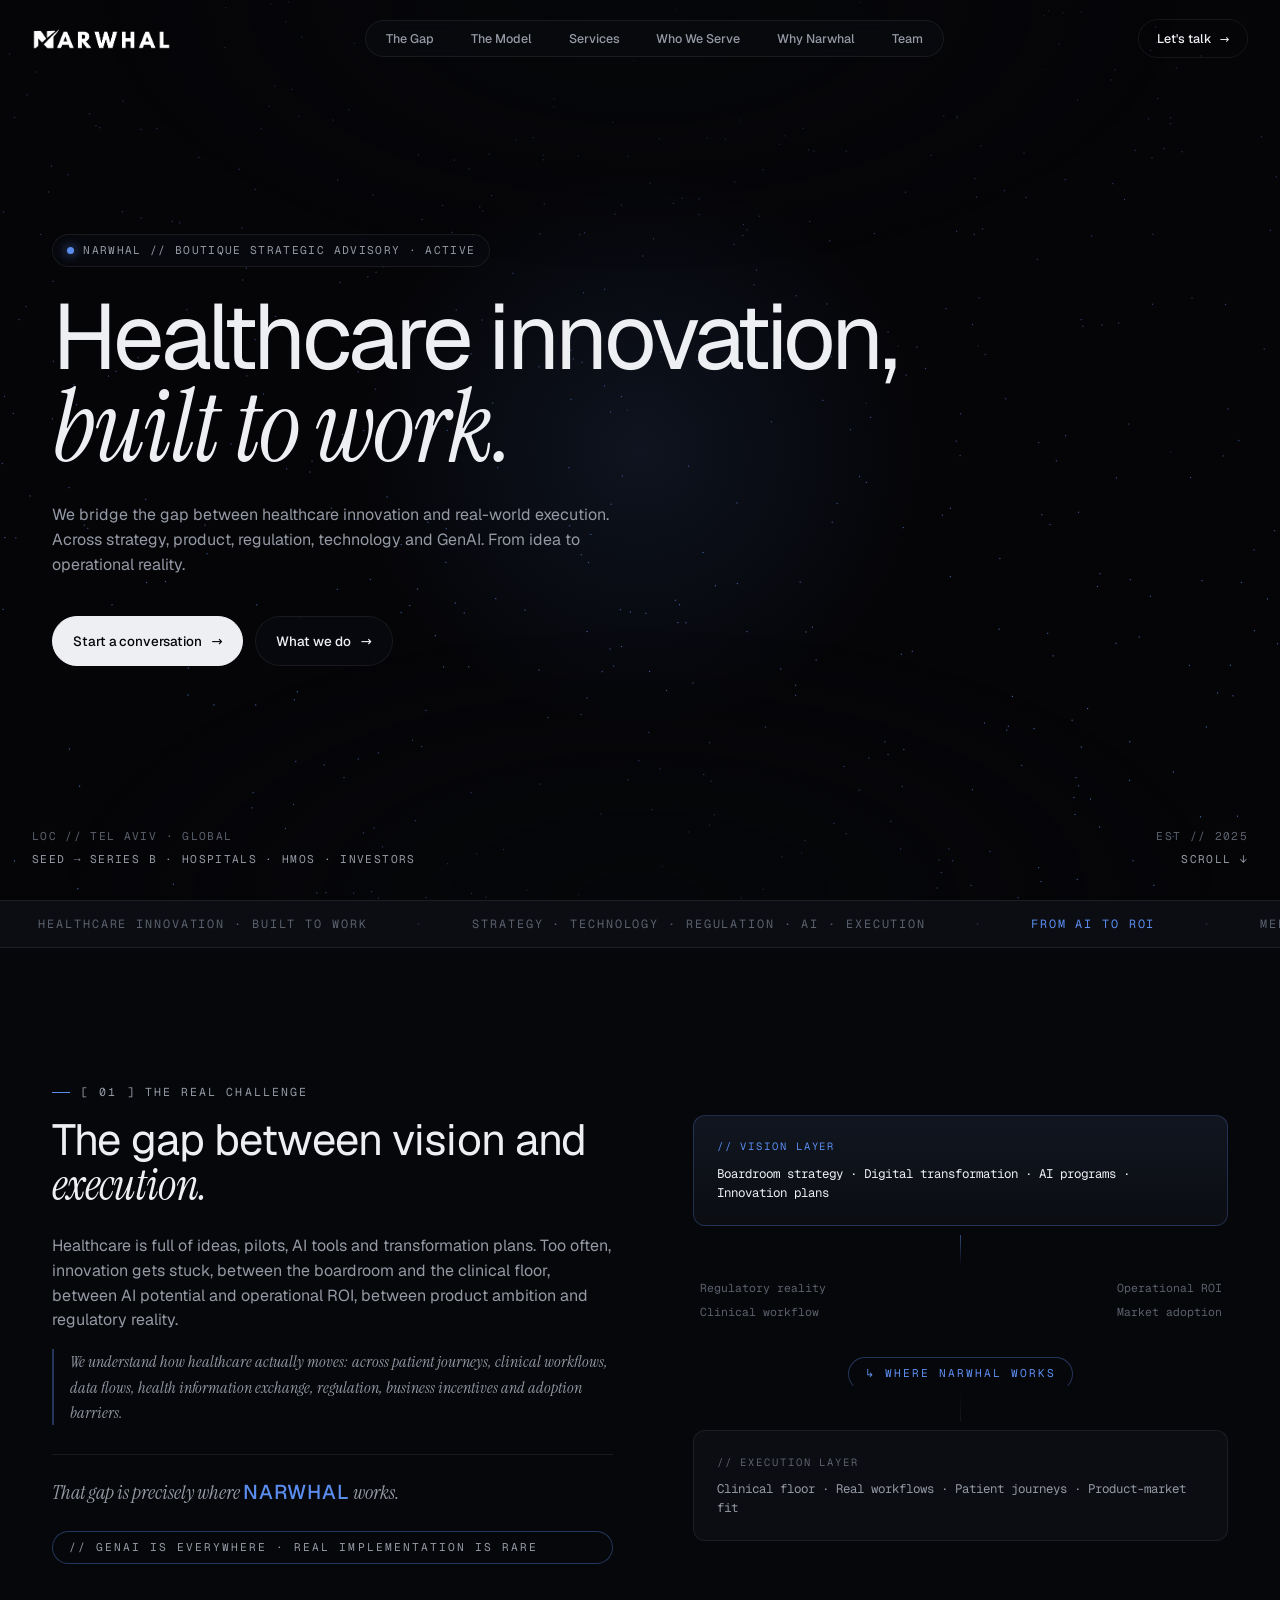
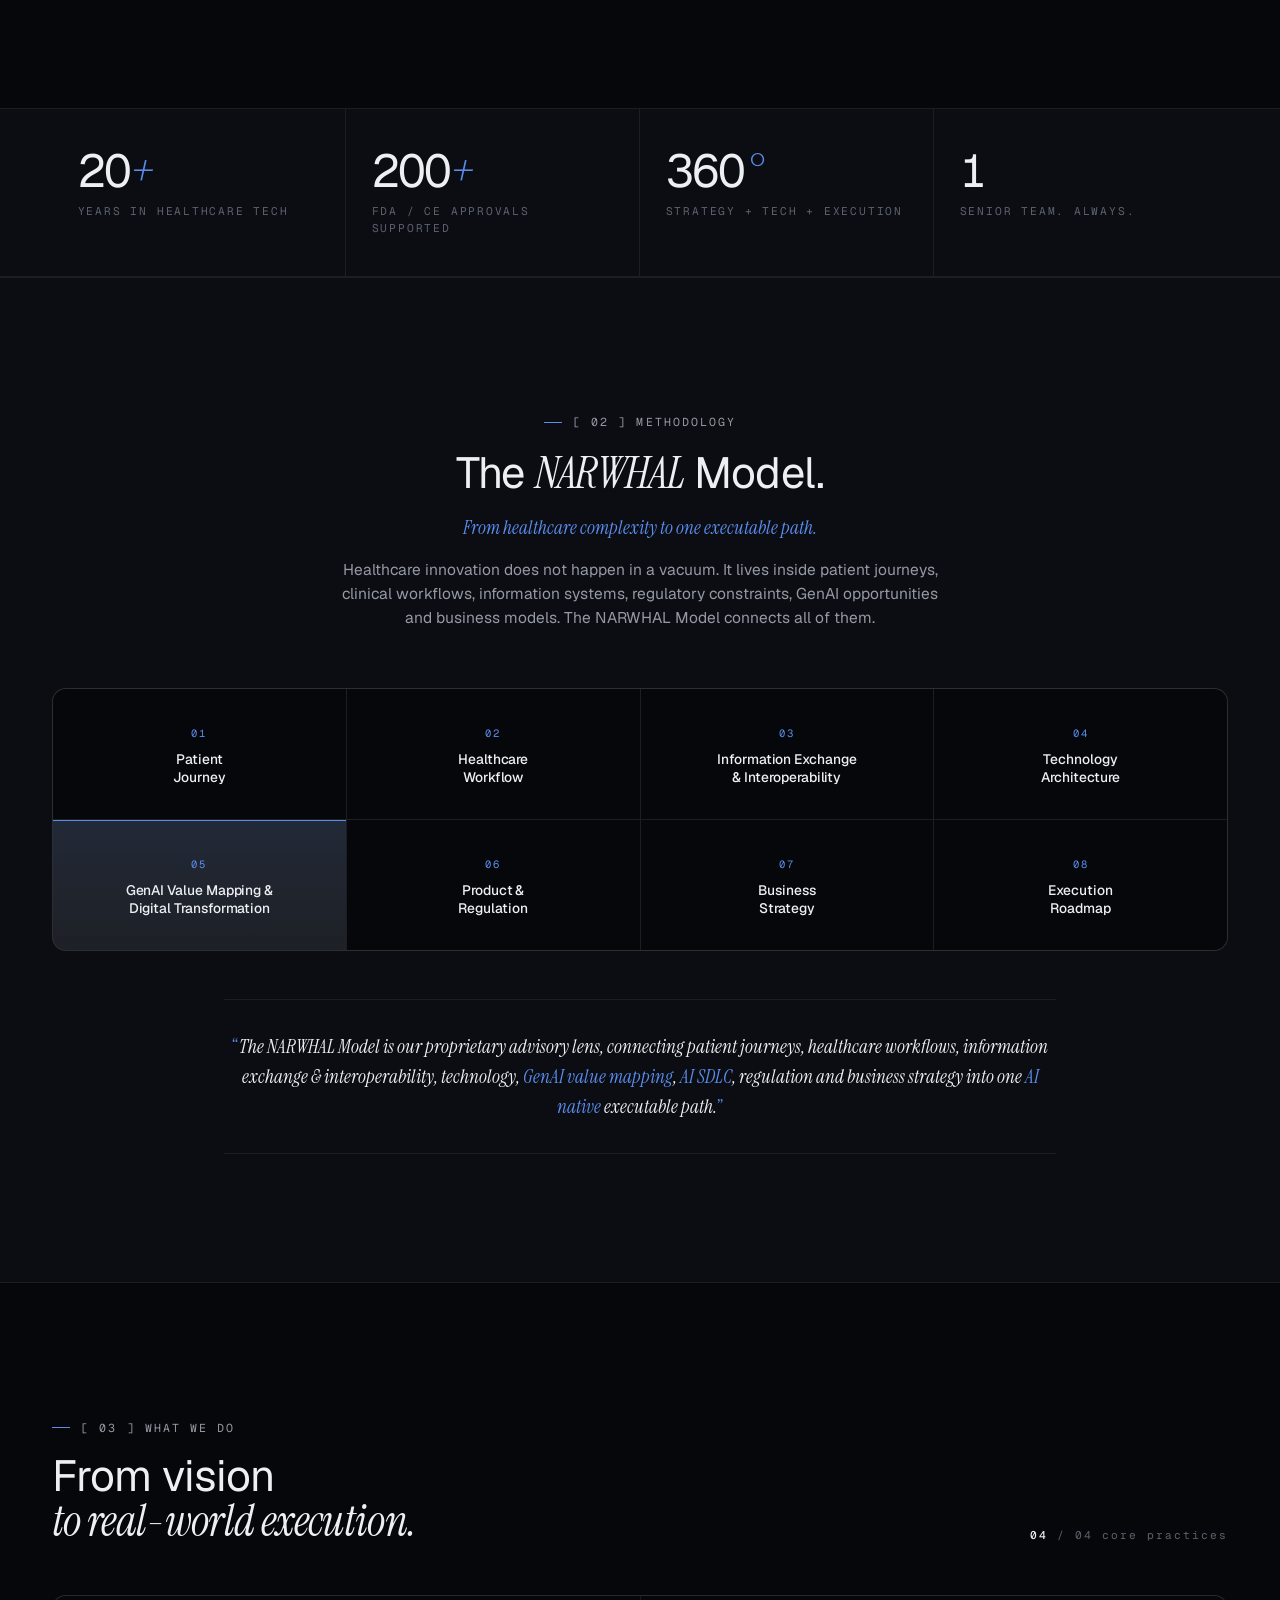
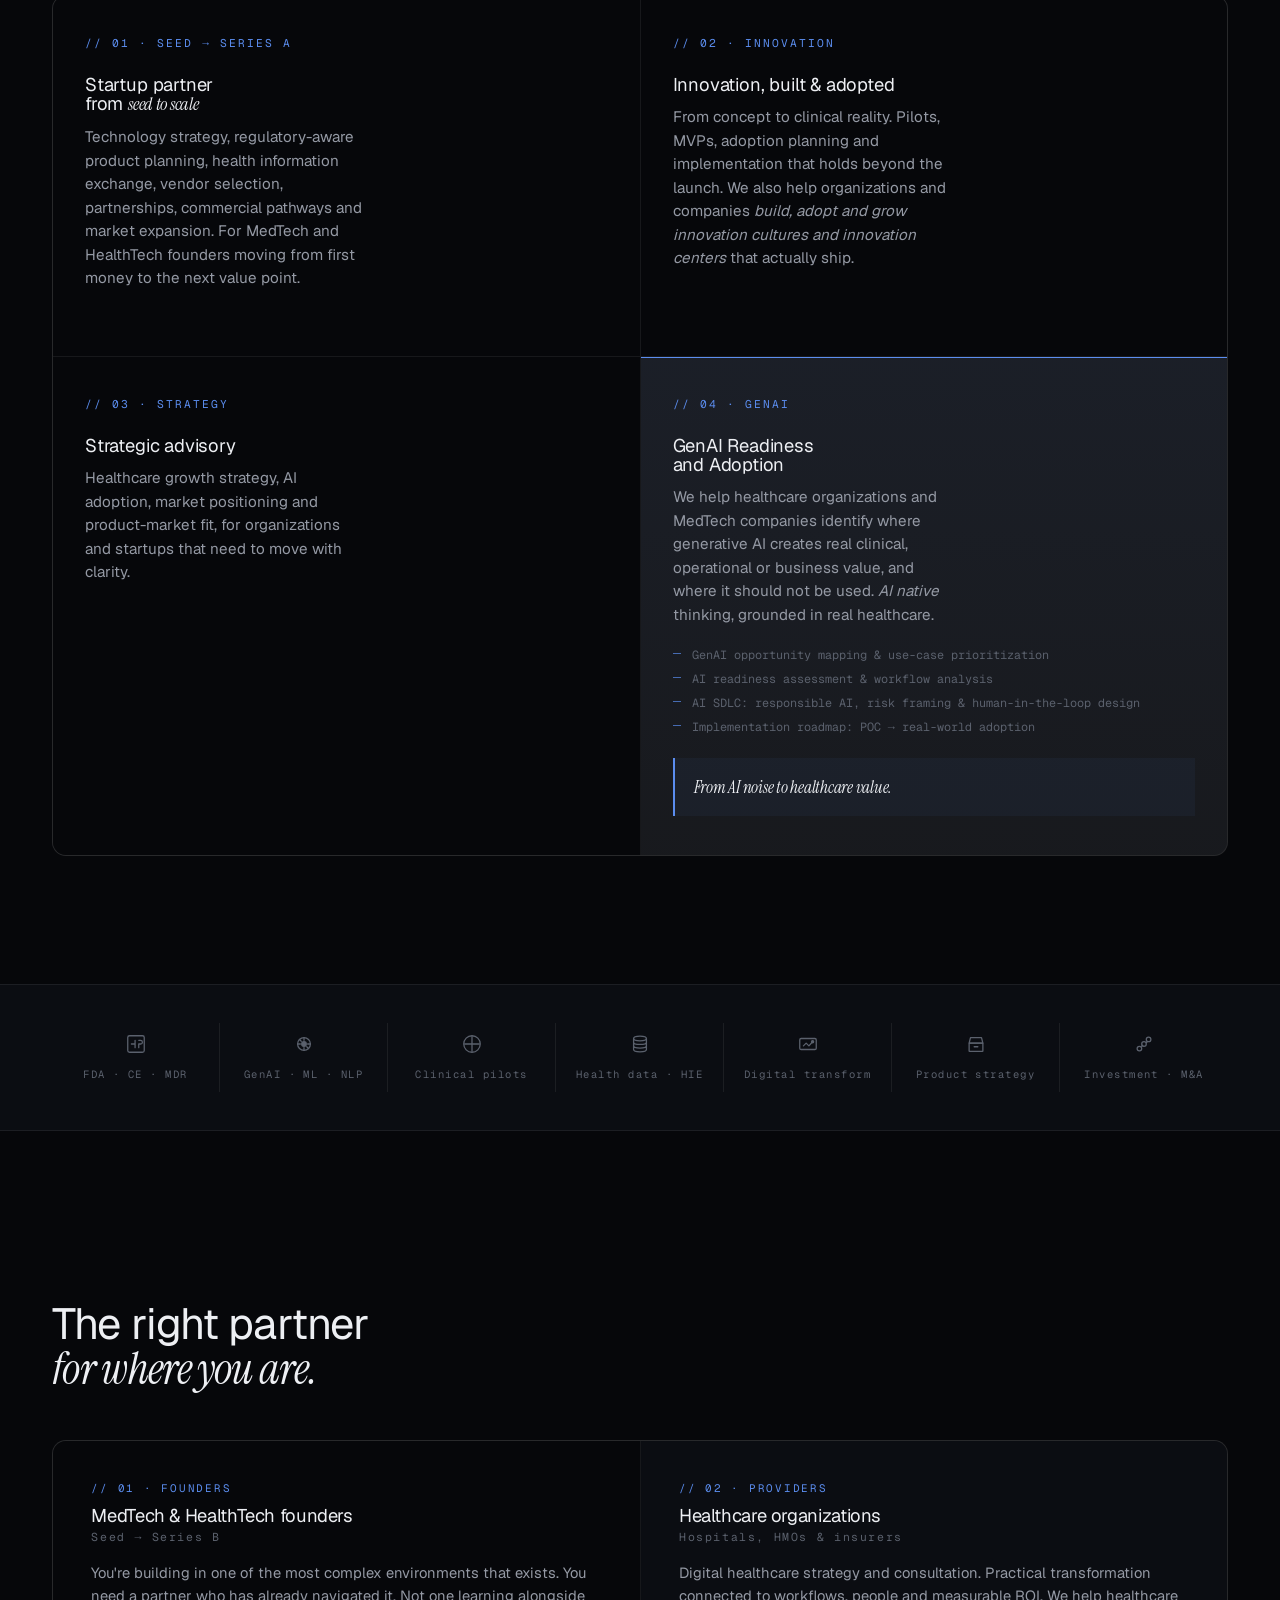
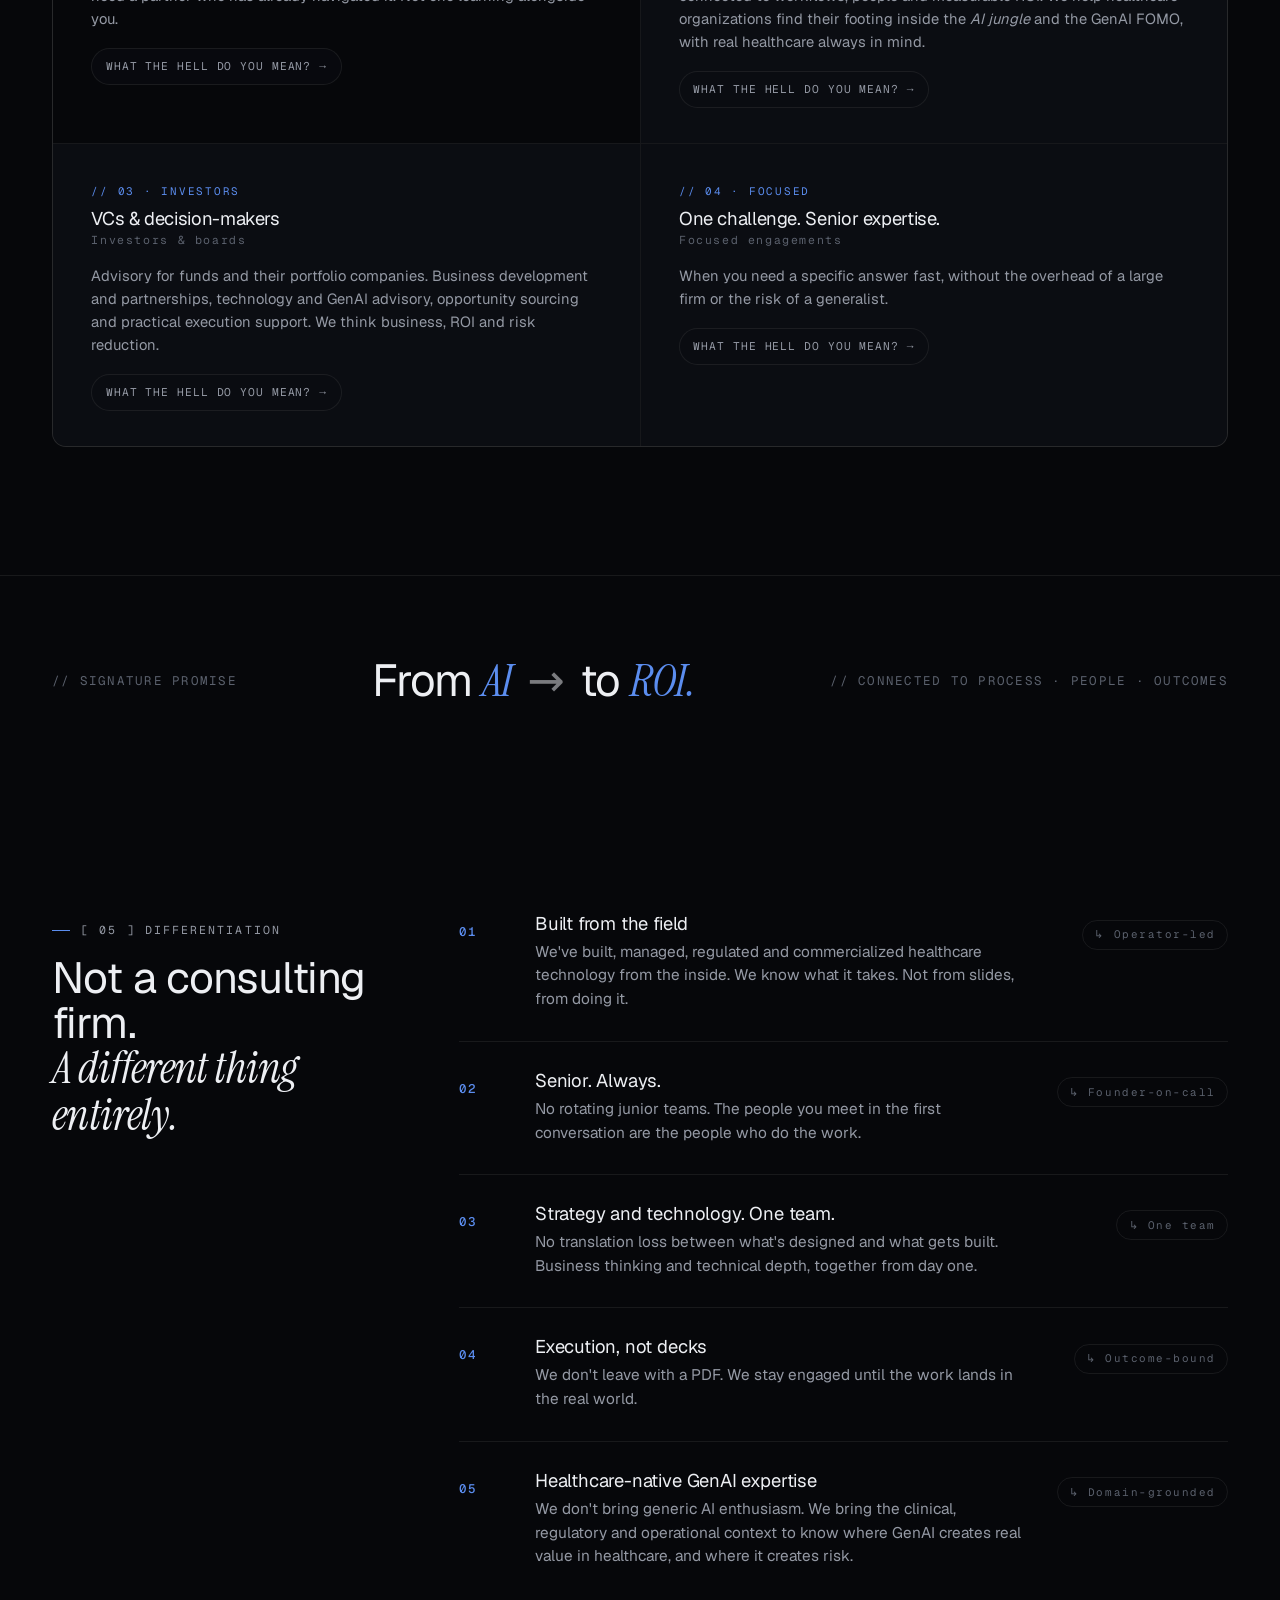
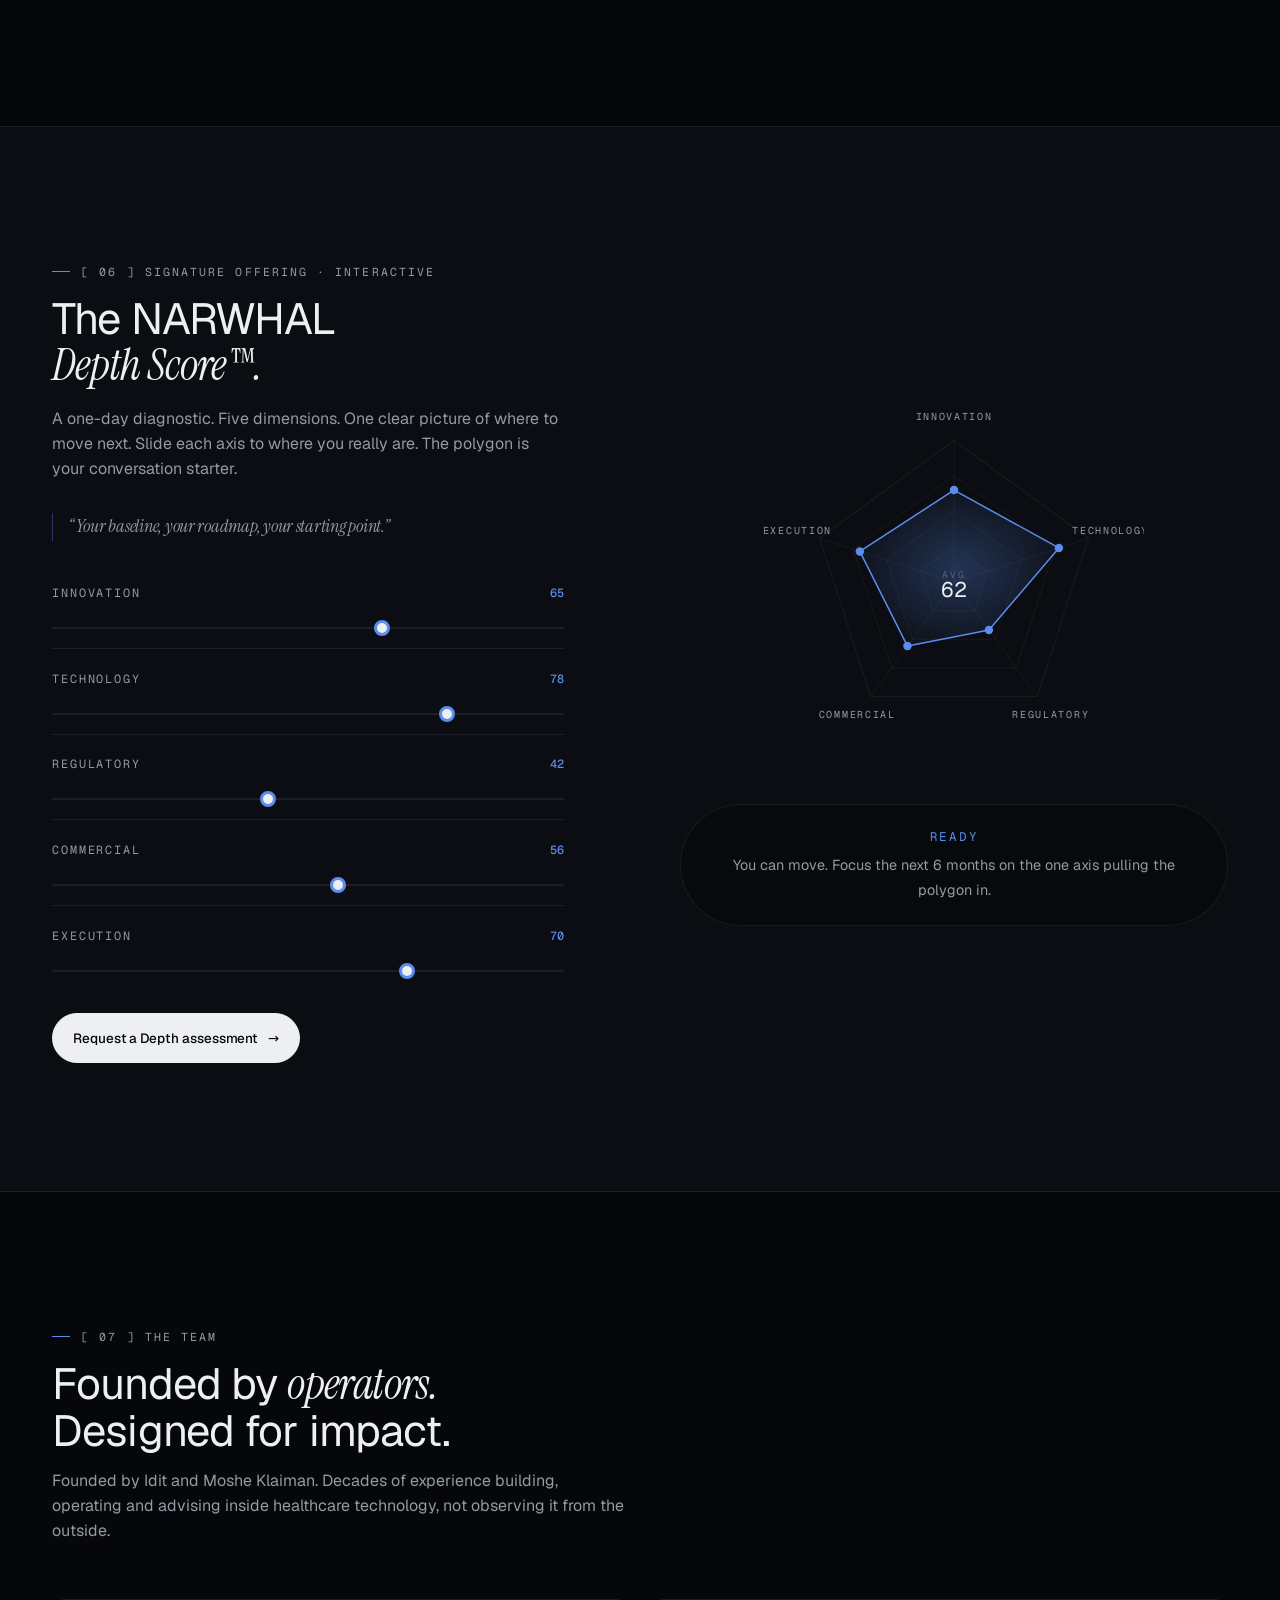
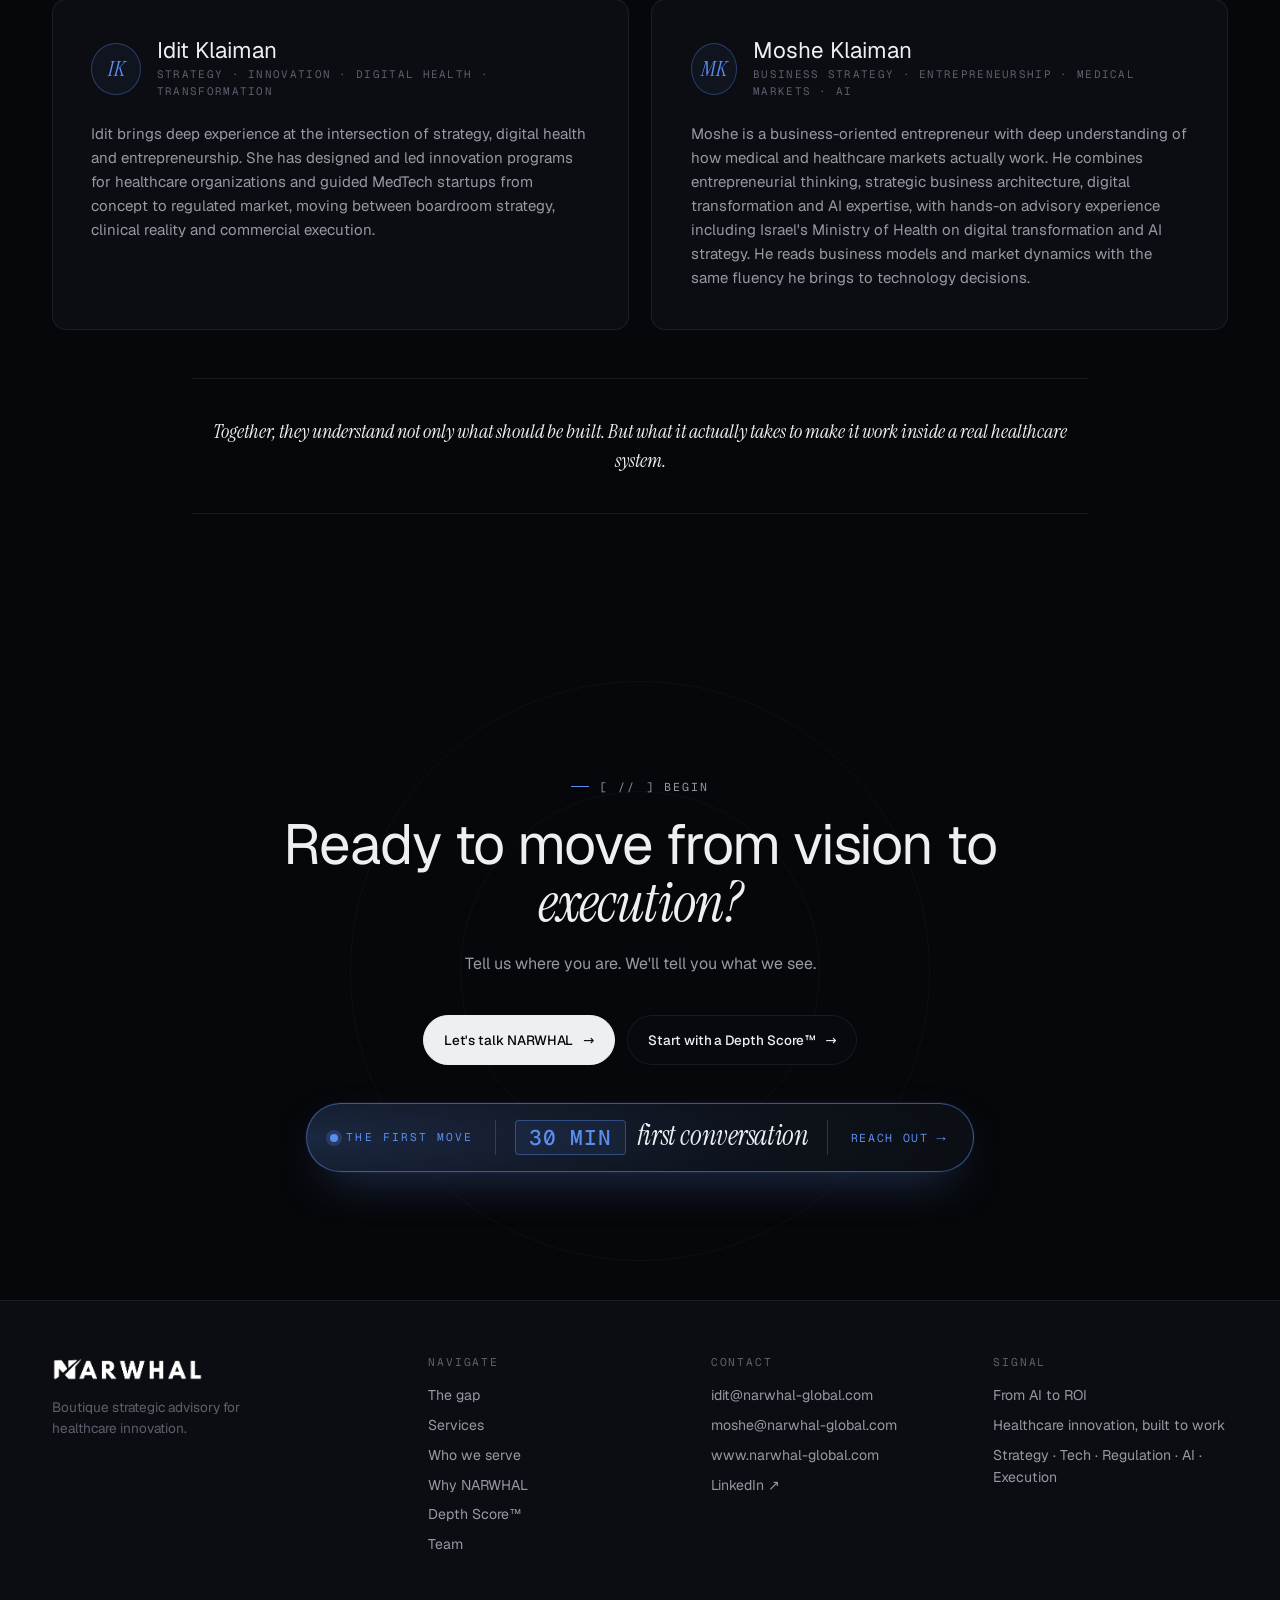
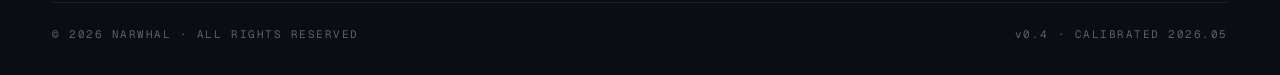
==== commit 4fb29c8e: "Update index.html" ====
--- a/index.html
+++ b/index.html
@@ -184,4 +184,4 @@
 "<!DOCTYPE html>\n<html lang=\"en\" data-palette=\"cold\" data-hero=\"flowfield\" data-spotlight=\"on\"><head>\n<meta charset=\"utf-8\">\n<meta name=\"viewport\" content=\"width=device-width, initial-scale=1.0\">\n<title>NARWHAL · From AI noise to healthcare value. Built to work.<\u002Ftitle>\n\n<link rel=\"preconnect\" href=\"https://fonts.googleapis.com\">\n<link rel=\"preconnect\" href=\"https://fonts.gstatic.com\" crossorigin=\"\">\n<style>/* vietnamese */\n@font-face {\n  font-family: 'Fraunces';\n  font-style: italic;\n  font-weight: 400;\n  font-display: swap;\n  src: url(\"e2fafad5-7941-4818-b4c0-34b915b9a4a6\") format('woff2');\n  unicode-range: U+0102-0103, U+0110-0111, U+0128-0129, U+0168-0169, U+01A0-01A1, U+01AF-01B0, U+0300-0301, U+0303-0304, U+0308-0309, U+0323, U+0329, U+1EA0-1EF9, U+20AB;\n}\n/* latin-ext */\n@font-face {\n  font-family: 'Fraunces';\n  font-style: italic;\n  font-weight: 400;\n  font-display: swap;\n  src: url(\"eb83944b-7451-44b7-9daf-eb768c095579\") format('woff2');\n  unicode-range: U+0100-02BA, U+02BD-02C5, U+02C7-02CC, U+02CE-02D7, U+02DD-02FF, U+0304, U+0308, U+0329, U+1D00-1DBF, U+1E00-1E9F, U+1EF2-1EFF, U+2020, U+20A0-20AB, U+20AD-20C0, U+2113, U+2C60-2C7F, U+A720-A7FF;\n}\n/* latin */\n@font-face {\n  font-family: 'Fraunces';\n  font-style: italic;\n  font-weight: 400;\n  font-display: swap;\n  src: url(\"43f740be-a4fe-418b-b28d-a79e6521111f\") format('woff2');\n  unicode-range: U+0000-00FF, U+0131, U+0152-0153, U+02BB-02BC, U+02C6, U+02DA, U+02DC, U+0304, U+0308, U+0329, U+2000-206F, U+20AC, U+2122, U+2191, U+2193, U+2212, U+2215, U+FEFF, U+FFFD;\n}\n/* vietnamese */\n@font-face {\n  font-family: 'Fraunces';\n  font-style: normal;\n  font-weight: 400;\n  font-display: swap;\n  src: url(\"b0107c95-6e37-488c-a9e8-def6e2b9f808\") format('woff2');\n  unicode-range: U+0102-0103, U+0110-0111, U+0128-0129, U+0168-0169, U+01A0-01A1, U+01AF-01B0, U+0300-0301, U+0303-0304, U+0308-0309, U+0323, U+0329, U+1EA0-1EF9, U+20AB;\n}\n/* latin-ext */\n@font-face {\n  font-family: 'Fraunces';\n  font-style: normal;\n  font-weight: 400;\n  font-display: swap;\n  src: url(\"a231590a-1893-4f40-86a6-63c1596bf832\") format('woff2');\n  unicode-range: U+0100-02BA, U+02BD-02C5, U+02C7-02CC, U+02CE-02D7, U+02DD-02FF, U+0304, U+0308, U+0329, U+1D00-1DBF, U+1E00-1E9F, U+1EF2-1EFF, U+2020, U+20A0-20AB, U+20AD-20C0, U+2113, U+2C60-2C7F, U+A720-A7FF;\n}\n/* latin */\n@font-face {\n  font-family: 'Fraunces';\n  font-style: normal;\n  font-weight: 400;\n  font-display: swap;\n  src: url(\"541286e1-b944-4f6b-a090-c0a416115580\") format('woff2');\n  unicode-range: U+0000-00FF, U+0131, U+0152-0153, U+02BB-02BC, U+02C6, U+02DA, U+02DC, U+0304, U+0308, U+0329, U+2000-206F, U+20AC, U+2122, U+2191, U+2193, U+2212, U+2215, U+FEFF, U+FFFD;\n}\n/* cyrillic-ext */\n@font-face {\n  font-family: 'Geist';\n  font-style: normal;\n  font-weight: 300;\n  font-display: swap;\n  src: url(\"b2d1c211-efed-4b21-b3a2-fbb470aea35c\") format('woff2');\n  unicode-range: U+0460-052F, U+1C80-1C8A, U+20B4, U+2DE0-2DFF, U+A640-A69F, U+FE2E-FE2F;\n}\n/* cyrillic */\n@font-face {\n  font-family: 'Geist';\n  font-style: normal;\n  font-weight: 300;\n  font-display: swap;\n  src: url(\"ae718232-a86f-4d74-8fa9-dda595aaf5cc\") format('woff2');\n  unicode-range: U+0301, U+0400-045F, U+0490-0491, U+04B0-04B1, U+2116;\n}\n/* vietnamese */\n@font-face {\n  font-family: 'Geist';\n  font-style: normal;\n  font-weight: 300;\n  font-display: swap;\n  src: url(\"2995511a-6e5d-4579-89fc-e8ba2b6ce08c\") format('woff2');\n  unicode-range: U+0102-0103, U+0110-0111, U+0128-0129, U+0168-0169, U+01A0-01A1, U+01AF-01B0, U+0300-0301, U+0303-0304, U+0308-0309, U+0323, U+0329, U+1EA0-1EF9, U+20AB;\n}\n/* latin-ext */\n@font-face {\n  font-family: 'Geist';\n  font-style: normal;\n  font-weight: 300;\n  font-display: swap;\n  src: url(\"4e753137-8271-4159-85ac-0b9c5d47fdf8\") format('woff2');\n  unicode-range: U+0100-02BA, U+02BD-02C5, U+02C7-02CC, U+02CE-02D7, U+02DD-02FF, U+0304, U+0308, U+0329, U+1D00-1DBF, U+1E00-1E9F, U+1EF2-1EFF, U+2020, U+20A0-20AB, U+20AD-20C0, U+2113, U+2C60-2C7F, U+A720-A7FF;\n}\n/* latin */\n@font-face {\n  font-family: 'Geist';\n  font-style: normal;\n  font-weight: 300;\n  font-display: swap;\n  src: url(\"b1eb6d95-6458-42da-83c8-fbbcab4dec1b\") format('woff2');\n  unicode-range: U+0000-00FF, U+0131, U+0152-0153, U+02BB-02BC, U+02C6, U+02DA, U+02DC, U+0304, U+0308, U+0329, U+2000-206F, U+20AC, U+2122, U+2191, U+2193, U+2212, U+2215, U+FEFF, U+FFFD;\n}\n/* cyrillic-ext */\n@font-face {\n  font-family: 'Geist';\n  font-style: normal;\n  font-weight: 400;\n  font-display: swap;\n  src: url(\"b2d1c211-efed-4b21-b3a2-fbb470aea35c\") format('woff2');\n  unicode-range: U+0460-052F, U+1C80-1C8A, U+20B4, U+2DE0-2DFF, U+A640-A69F, U+FE2E-FE2F;\n}\n/* cyrillic */\n@font-face {\n  font-family: 'Geist';\n  font-style: normal;\n  font-weight: 400;\n  font-display: swap;\n  src: url(\"ae718232-a86f-4d74-8fa9-dda595aaf5cc\") format('woff2');\n  unicode-range: U+0301, U+0400-045F, U+0490-0491, U+04B0-04B1, U+2116;\n}\n/* vietnamese */\n@font-face {\n  font-family: 'Geist';\n  font-style: normal;\n  font-weight: 400;\n  font-display: swap;\n  src: url(\"2995511a-6e5d-4579-89fc-e8ba2b6ce08c\") format('woff2');\n  unicode-range: U+0102-0103, U+0110-0111, U+0128-0129, U+0168-0169, U+01A0-01A1, U+01AF-01B0, U+0300-0301, U+0303-0304, U+0308-0309, U+0323, U+0329, U+1EA0-1EF9, U+20AB;\n}\n/* latin-ext */\n@font-face {\n  font-family: 'Geist';\n  font-style: normal;\n  font-weight: 400;\n  font-display: swap;\n  src: url(\"4e753137-8271-4159-85ac-0b9c5d47fdf8\") format('woff2');\n  unicode-range: U+0100-02BA, U+02BD-02C5, U+02C7-02CC, U+02CE-02D7, U+02DD-02FF, U+0304, U+0308, U+0329, U+1D00-1DBF, U+1E00-1E9F, U+1EF2-1EFF, U+2020, U+20A0-20AB, U+20AD-20C0, U+2113, U+2C60-2C7F, U+A720-A7FF;\n}\n/* latin */\n@font-face {\n  font-family: 'Geist';\n  font-style: normal;\n  font-weight: 400;\n  font-display: swap;\n  src: url(\"b1eb6d95-6458-42da-83c8-fbbcab4dec1b\") format('woff2');\n  unicode-range: U+0000-00FF, U+0131, U+0152-0153, U+02BB-02BC, U+02C6, U+02DA, U+02DC, U+0304, U+0308, U+0329, U+2000-206F, U+20AC, U+2122, U+2191, U+2193, U+2212, U+2215, U+FEFF, U+FFFD;\n}\n/* cyrillic-ext */\n@font-face {\n  font-family: 'Geist';\n  font-style: normal;\n  font-weight: 500;\n  font-display: swap;\n  src: url(\"b2d1c211-efed-4b21-b3a2-fbb470aea35c\") format('woff2');\n  unicode-range: U+0460-052F, U+1C80-1C8A, U+20B4, U+2DE0-2DFF, U+A640-A69F, U+FE2E-FE2F;\n}\n/* cyrillic */\n@font-face {\n  font-family: 'Geist';\n  font-style: normal;\n  font-weight: 500;\n  font-display: swap;\n  src: url(\"ae718232-a86f-4d74-8fa9-dda595aaf5cc\") format('woff2');\n  unicode-range: U+0301, U+0400-045F, U+0490-0491, U+04B0-04B1, U+2116;\n}\n/* vietnamese */\n@font-face {\n  font-family: 'Geist';\n  font-style: normal;\n  font-weight: 500;\n  font-display: swap;\n  src: url(\"2995511a-6e5d-4579-89fc-e8ba2b6ce08c\") format('woff2');\n  unicode-range: U+0102-0103, U+0110-0111, U+0128-0129, U+0168-0169, U+01A0-01A1, U+01AF-01B0, U+0300-0301, U+0303-0304, U+0308-0309, U+0323, U+0329, U+1EA0-1EF9, U+20AB;\n}\n/* latin-ext */\n@font-face {\n  font-family: 'Geist';\n  font-style: normal;\n  font-weight: 500;\n  font-display: swap;\n  src: url(\"4e753137-8271-4159-85ac-0b9c5d47fdf8\") format('woff2');\n  unicode-range: U+0100-02BA, U+02BD-02C5, U+02C7-02CC, U+02CE-02D7, U+02DD-02FF, U+0304, U+0308, U+0329, U+1D00-1DBF, U+1E00-1E9F, U+1EF2-1EFF, U+2020, U+20A0-20AB, U+20AD-20C0, U+2113, U+2C60-2C7F, U+A720-A7FF;\n}\n/* latin */\n@font-face {\n  font-family: 'Geist';\n  font-style: normal;\n  font-weight: 500;\n  font-display: swap;\n  src: url(\"b1eb6d95-6458-42da-83c8-fbbcab4dec1b\") format('woff2');\n  unicode-range: U+0000-00FF, U+0131, U+0152-0153, U+02BB-02BC, U+02C6, U+02DA, U+02DC, U+0304, U+0308, U+0329, U+2000-206F, U+20AC, U+2122, U+2191, U+2193, U+2212, U+2215, U+FEFF, U+FFFD;\n}\n/* cyrillic-ext */\n@font-face {\n  font-family: 'Geist';\n  font-style: normal;\n  font-weight: 600;\n  font-display: swap;\n  src: url(\"b2d1c211-efed-4b21-b3a2-fbb470aea35c\") format('woff2');\n  unicode-range: U+0460-052F, U+1C80-1C8A, U+20B4, U+2DE0-2DFF, U+A640-A69F, U+FE2E-FE2F;\n}\n/* cyrillic */\n@font-face {\n  font-family: 'Geist';\n  font-style: normal;\n  font-weight: 600;\n  font-display: swap;\n  src: url(\"ae718232-a86f-4d74-8fa9-dda595aaf5cc\") format('woff2');\n  unicode-range: U+0301, U+0400-045F, U+0490-0491, U+04B0-04B1, U+2116;\n}\n/* vietnamese */\n@font-face {\n  font-family: 'Geist';\n  font-style: normal;\n  font-weight: 600;\n  font-display: swap;\n  src: url(\"2995511a-6e5d-4579-89fc-e8ba2b6ce08c\") format('woff2');\n  unicode-range: U+0102-0103, U+0110-0111, U+0128-0129, U+0168-0169, U+01A0-01A1, U+01AF-01B0, U+0300-0301, U+0303-0304, U+0308-0309, U+0323, U+0329, U+1EA0-1EF9, U+20AB;\n}\n/* latin-ext */\n@font-face {\n  font-family: 'Geist';\n  font-style: normal;\n  font-weight: 600;\n  font-display: swap;\n  src: url(\"4e753137-8271-4159-85ac-0b9c5d47fdf8\") format('woff2');\n  unicode-range: U+0100-02BA, U+02BD-02C5, U+02C7-02CC, U+02CE-02D7, U+02DD-02FF, U+0304, U+0308, U+0329, U+1D00-1DBF, U+1E00-1E9F, U+1EF2-1EFF, U+2020, U+20A0-20AB, U+20AD-20C0, U+2113, U+2C60-2C7F, U+A720-A7FF;\n}\n/* latin */\n@font-face {\n  font-family: 'Geist';\n  font-style: normal;\n  font-weight: 600;\n  font-display: swap;\n  src: url(\"b1eb6d95-6458-42da-83c8-fbbcab4dec1b\") format('woff2');\n  unicode-range: U+0000-00FF, U+0131, U+0152-0153, U+02BB-02BC, U+02C6, U+02DA, U+02DC, U+0304, U+0308, U+0329, U+2000-206F, U+20AC, U+2122, U+2191, U+2193, U+2212, U+2215, U+FEFF, U+FFFD;\n}\n/* cyrillic-ext */\n@font-face {\n  font-family: 'Geist Mono';\n  font-style: normal;\n  font-weight: 400;\n  font-display: swap;\n  src: url(\"d697ad6b-e015-475b-b511-3d23b70867f9\") format('woff2');\n  unicode-range: U+0460-052F, U+1C80-1C8A, U+20B4, U+2DE0-2DFF, U+A640-A69F, U+FE2E-FE2F;\n}\n/* cyrillic */\n@font-face {\n  font-family: 'Geist Mono';\n  font-style: normal;\n  font-weight: 400;\n  font-display: swap;\n  src: url(\"6157fa9a-77a2-4a3e-bb5b-2ff0f367e00d\") format('woff2');\n  unicode-range: U+0301, U+0400-045F, U+0490-0491, U+04B0-04B1, U+2116;\n}\n/* symbols2 */\n@font-face {\n  font-family: 'Geist Mono';\n  font-style: normal;\n  font-weight: 400;\n  font-display: swap;\n  src: url(\"3d3df4be-1f4b-4222-9d3e-cdc9f6fdcbf5\") format('woff2');\n  unicode-range: U+2000-2001, U+2004-2008, U+200A, U+23B8-23BD, U+2500-259F;\n}\n/* vietnamese */\n@font-face {\n  font-family: 'Geist Mono';\n  font-style: normal;\n  font-weight: 400;\n  font-display: swap;\n  src: url(\"95ae2afd-7494-4c10-9c61-e42f1ce42e30\") format('woff2');\n  unicode-range: U+0102-0103, U+0110-0111, U+0128-0129, U+0168-0169, U+01A0-01A1, U+01AF-01B0, U+0300-0301, U+0303-0304, U+0308-0309, U+0323, U+0329, U+1EA0-1EF9, U+20AB;\n}\n/* latin-ext */\n@font-face {\n  font-family: 'Geist Mono';\n  font-style: normal;\n  font-weight: 400;\n  font-display: swap;\n  src: url(\"63d361ce-6446-42f0-a8c7-da46fd7407dd\") format('woff2');\n  unicode-range: U+0100-02BA, U+02BD-02C5, U+02C7-02CC, U+02CE-02D7, U+02DD-02FF, U+0304, U+0308, U+0329, U+1D00-1DBF, U+1E00-1E9F, U+1EF2-1EFF, U+2020, U+20A0-20AB, U+20AD-20C0, U+2113, U+2C60-2C7F, U+A720-A7FF;\n}\n/* latin */\n@font-face {\n  font-family: 'Geist Mono';\n  font-style: normal;\n  font-weight: 400;\n  font-display: swap;\n  src: url(\"cac0c048-a9a7-4675-abc2-35c3c758ae09\") format('woff2');\n  unicode-range: U+0000-00FF, U+0131, U+0152-0153, U+02BB-02BC, U+02C6, U+02DA, U+02DC, U+0304, U+0308, U+0329, U+2000-206F, U+20AC, U+2122, U+2191, U+2193, U+2212, U+2215, U+FEFF, U+FFFD;\n}\n/* cyrillic-ext */\n@font-face {\n  font-family: 'Geist Mono';\n  font-style: normal;\n  font-weight: 500;\n  font-display: swap;\n  src: url(\"d697ad6b-e015-475b-b511-3d23b70867f9\") format('woff2');\n  unicode-range: U+0460-052F, U+1C80-1C8A, U+20B4, U+2DE0-2DFF, U+A640-A69F, U+FE2E-FE2F;\n}\n/* cyrillic */\n@font-face {\n  font-family: 'Geist Mono';\n  font-style: normal;\n  font-weight: 500;\n  font-display: swap;\n  src: url(\"6157fa9a-77a2-4a3e-bb5b-2ff0f367e00d\") format('woff2');\n  unicode-range: U+0301, U+0400-045F, U+0490-0491, U+04B0-04B1, U+2116;\n}\n/* symbols2 */\n@font-face {\n  font-family: 'Geist Mono';\n  font-style: normal;\n  font-weight: 500;\n  font-display: swap;\n  src: url(\"3d3df4be-1f4b-4222-9d3e-cdc9f6fdcbf5\") format('woff2');\n  unicode-range: U+2000-2001, U+2004-2008, U+200A, U+23B8-23BD, U+2500-259F;\n}\n/* vietnamese */\n@font-face {\n  font-family: 'Geist Mono';\n  font-style: normal;\n  font-weight: 500;\n  font-display: swap;\n  src: url(\"95ae2afd-7494-4c10-9c61-e42f1ce42e30\") format('woff2');\n  unicode-range: U+0102-0103, U+0110-0111, U+0128-0129, U+0168-0169, U+01A0-01A1, U+01AF-01B0, U+0300-0301, U+0303-0304, U+0308-0309, U+0323, U+0329, U+1EA0-1EF9, U+20AB;\n}\n/* latin-ext */\n@font-face {\n  font-family: 'Geist Mono';\n  font-style: normal;\n  font-weight: 500;\n  font-display: swap;\n  src: url(\"63d361ce-6446-42f0-a8c7-da46fd7407dd\") format('woff2');\n  unicode-range: U+0100-02BA, U+02BD-02C5, U+02C7-02CC, U+02CE-02D7, U+02DD-02FF, U+0304, U+0308, U+0329, U+1D00-1DBF, U+1E00-1E9F, U+1EF2-1EFF, U+2020, U+20A0-20AB, U+20AD-20C0, U+2113, U+2C60-2C7F, U+A720-A7FF;\n}\n/* latin */\n@font-face {\n  font-family: 'Geist Mono';\n  font-style: normal;\n  font-weight: 500;\n  font-display: swap;\n  src: url(\"cac0c048-a9a7-4675-abc2-35c3c758ae09\") format('woff2');\n  unicode-range: U+0000-00FF, U+0131, U+0152-0153, U+02BB-02BC, U+02C6, U+02DA, U+02DC, U+0304, U+0308, U+0329, U+2000-206F, U+20AC, U+2122, U+2191, U+2193, U+2212, U+2215, U+FEFF, U+FFFD;\n}\n/* latin-ext */\n@font-face {\n  font-family: 'Instrument Serif';\n  font-style: italic;\n  font-weight: 400;\n  font-display: swap;\n  src: url(\"52e57d65-8af6-404d-8d0e-5af2d82ae860\") format('woff2');\n  unicode-range: U+0100-02BA, U+02BD-02C5, U+02C7-02CC, U+02CE-02D7, U+02DD-02FF, U+0304, U+0308, U+0329, U+1D00-1DBF, U+1E00-1E9F, U+1EF2-1EFF, U+2020, U+20A0-20AB, U+20AD-20C0, U+2113, U+2C60-2C7F, U+A720-A7FF;\n}\n/* latin */\n@font-face {\n  font-family: 'Instrument Serif';\n  font-style: italic;\n  font-weight: 400;\n  font-display: swap;\n  src: url(\"f318f8b9-466a-48ee-8371-ffeb5dc12821\") format('woff2');\n  unicode-range: U+0000-00FF, U+0131, U+0152-0153, U+02BB-02BC, U+02C6, U+02DA, U+02DC, U+0304, U+0308, U+0329, U+2000-206F, U+20AC, U+2122, U+2191, U+2193, U+2212, U+2215, U+FEFF, U+FFFD;\n}\n/* latin-ext */\n@font-face {\n  font-family: 'Instrument Serif';\n  font-style: normal;\n  font-weight: 400;\n  font-display: swap;\n  src: url(\"04801101-8fa0-4aa0-b3c7-f0b7383b5459\") format('woff2');\n  unicode-range: U+0100-02BA, U+02BD-02C5, U+02C7-02CC, U+02CE-02D7, U+02DD-02FF, U+0304, U+0308, U+0329, U+1D00-1DBF, U+1E00-1E9F, U+1EF2-1EFF, U+2020, U+20A0-20AB, U+20AD-20C0, U+2113, U+2C60-2C7F, U+A720-A7FF;\n}\n/* latin */\n@font-face {\n  font-family: 'Instrument Serif';\n  font-style: normal;\n  font-weight: 400;\n  font-display: swap;\n  src: url(\"364301ec-7106-4af7-912d-365ad12c8355\") format('woff2');\n  unicode-range: U+0000-00FF, U+0131, U+0152-0153, U+02BB-02BC, U+02C6, U+02DA, U+02DC, U+0304, U+0308, U+0329, U+2000-206F, U+20AC, U+2122, U+2191, U+2193, U+2212, U+2215, U+FEFF, U+FFFD;\n}\n/* cyrillic-ext */\n@font-face {\n  font-family: 'JetBrains Mono';\n  font-style: normal;\n  font-weight: 400;\n  font-display: swap;\n  src: url(\"ba17ed49-3d31-4563-b2ac-8ba5347275c9\") format('woff2');\n  unicode-range: U+0460-052F, U+1C80-1C8A, U+20B4, U+2DE0-2DFF, U+A640-A69F, U+FE2E-FE2F;\n}\n/* cyrillic */\n@font-face {\n  font-family: 'JetBrains Mono';\n  font-style: normal;\n  font-weight: 400;\n  font-display: swap;\n  src: url(\"a2c52b05-5ea7-43bd-83f1-b8649c305bb3\") format('woff2');\n  unicode-range: U+0301, U+0400-045F, U+0490-0491, U+04B0-04B1, U+2116;\n}\n/* greek */\n@font-face {\n  font-family: 'JetBrains Mono';\n  font-style: normal;\n  font-weight: 400;\n  font-display: swap;\n  src: url(\"4e52aadc-89ea-4a77-97ac-649dac9a6e6b\") format('woff2');\n  unicode-range: U+0370-0377, U+037A-037F, U+0384-038A, U+038C, U+038E-03A1, U+03A3-03FF;\n}\n/* vietnamese */\n@font-face {\n  font-family: 'JetBrains Mono';\n  font-style: normal;\n  font-weight: 400;\n  font-display: swap;\n  src: url(\"d2bd9ff6-e4d8-4365-815c-c1da731313bb\") format('woff2');\n  unicode-range: U+0102-0103, U+0110-0111, U+0128-0129, U+0168-0169, U+01A0-01A1, U+01AF-01B0, U+0300-0301, U+0303-0304, U+0308-0309, U+0323, U+0329, U+1EA0-1EF9, U+20AB;\n}\n/* latin-ext */\n@font-face {\n  font-family: 'JetBrains Mono';\n  font-style: normal;\n  font-weight: 400;\n  font-display: swap;\n  src: url(\"72269354-d446-4bf9-ab48-dc714cbab079\") format('woff2');\n  unicode-range: U+0100-02BA, U+02BD-02C5, U+02C7-02CC, U+02CE-02D7, U+02DD-02FF, U+0304, U+0308, U+0329, U+1D00-1DBF, U+1E00-1E9F, U+1EF2-1EFF, U+2020, U+20A0-20AB, U+20AD-20C0, U+2113, U+2C60-2C7F, U+A720-A7FF;\n}\n/* latin */\n@font-face {\n  font-family: 'JetBrains Mono';\n  font-style: normal;\n  font-weight: 400;\n  font-display: swap;\n  src: url(\"5dccdedd-9a12-43ea-adcc-cb3f1f0e7fea\") format('woff2');\n  unicode-range: U+0000-00FF, U+0131, U+0152-0153, U+02BB-02BC, U+02C6, U+02DA, U+02DC, U+0304, U+0308, U+0329, U+2000-206F, U+20AC, U+2122, U+2191, U+2193, U+2212, U+2215, U+FEFF, U+FFFD;\n}\n/* cyrillic-ext */\n@font-face {\n  font-family: 'JetBrains Mono';\n  font-style: normal;\n  font-weight: 500;\n  font-display: swap;\n  src: url(\"ba17ed49-3d31-4563-b2ac-8ba5347275c9\") format('woff2');\n  unicode-range: U+0460-052F, U+1C80-1C8A, U+20B4, U+2DE0-2DFF, U+A640-A69F, U+FE2E-FE2F;\n}\n/* cyrillic */\n@font-face {\n  font-family: 'JetBrains Mono';\n  font-style: normal;\n  font-weight: 500;\n  font-display: swap;\n  src: url(\"a2c52b05-5ea7-43bd-83f1-b8649c305bb3\") format('woff2');\n  unicode-range: U+0301, U+0400-045F, U+0490-0491, U+04B0-04B1, U+2116;\n}\n/* greek */\n@font-face {\n  font-family: 'JetBrains Mono';\n  font-style: normal;\n  font-weight: 500;\n  font-display: swap;\n  src: url(\"4e52aadc-89ea-4a77-97ac-649dac9a6e6b\") format('woff2');\n  unicode-range: U+0370-0377, U+037A-037F, U+0384-038A, U+038C, U+038E-03A1, U+03A3-03FF;\n}\n/* vietnamese */\n@font-face {\n  font-family: 'JetBrains Mono';\n  font-style: normal;\n  font-weight: 500;\n  font-display: swap;\n  src: url(\"d2bd9ff6-e4d8-4365-815c-c1da731313bb\") format('woff2');\n  unicode-range: U+0102-0103, U+0110-0111, U+0128-0129, U+0168-0169, U+01A0-01A1, U+01AF-01B0, U+0300-0301, U+0303-0304, U+0308-0309, U+0323, U+0329, U+1EA0-1EF9, U+20AB;\n}\n/* latin-ext */\n@font-face {\n  font-family: 'JetBrains Mono';\n  font-style: normal;\n  font-weight: 500;\n  font-display: swap;\n  src: url(\"72269354-d446-4bf9-ab48-dc714cbab079\") format('woff2');\n  unicode-range: U+0100-02BA, U+02BD-02C5, U+02C7-02CC, U+02CE-02D7, U+02DD-02FF, U+0304, U+0308, U+0329, U+1D00-1DBF, U+1E00-1E9F, U+1EF2-1EFF, U+2020, U+20A0-20AB, U+20AD-20C0, U+2113, U+2C60-2C7F, U+A720-A7FF;\n}\n/* latin */\n@font-face {\n  font-family: 'JetBrains Mono';\n  font-style: normal;\n  font-weight: 500;\n  font-display: swap;\n  src: url(\"5dccdedd-9a12-43ea-adcc-cb3f1f0e7fea\") format('woff2');\n  unicode-range: U+0000-00FF, U+0131, U+0152-0153, U+02BB-02BC, U+02C6, U+02DA, U+02DC, U+0304, U+0308, U+0329, U+2000-206F, U+20AC, U+2122, U+2191, U+2193, U+2212, U+2215, U+FEFF, U+FFFD;\n}\n/* cyrillic-ext */\n@font-face {\n  font-family: 'Manrope';\n  font-style: normal;\n  font-weight: 300;\n  font-display: swap;\n  src: url(\"facfc598-c365-4b58-bac1-3cbee92ec96c\") format('woff2');\n  unicode-range: U+0460-052F, U+1C80-1C8A, U+20B4, U+2DE0-2DFF, U+A640-A69F, U+FE2E-FE2F;\n}\n/* cyrillic */\n@font-face {\n  font-family: 'Manrope';\n  font-style: normal;\n  font-weight: 300;\n  font-display: swap;\n  src: url(\"4791fccc-1e14-43bb-a919-e62adaaf066b\") format('woff2');\n  unicode-range: U+0301, U+0400-045F, U+0490-0491, U+04B0-04B1, U+2116;\n}\n/* greek */\n@font-face {\n  font-family: 'Manrope';\n  font-style: normal;\n  font-weight: 300;\n  font-display: swap;\n  src: url(\"94f71385-f727-4eab-84e7-20cc1dd3aa82\") format('woff2');\n  unicode-range: U+0370-0377, U+037A-037F, U+0384-038A, U+038C, U+038E-03A1, U+03A3-03FF;\n}\n/* vietnamese */\n@font-face {\n  font-family: 'Manrope';\n  font-style: normal;\n  font-weight: 300;\n  font-display: swap;\n  src: url(\"13265cae-bcec-4353-9d98-3650cacc7863\") format('woff2');\n  unicode-range: U+0102-0103, U+0110-0111, U+0128-0129, U+0168-0169, U+01A0-01A1, U+01AF-01B0, U+0300-0301, U+0303-0304, U+0308-0309, U+0323, U+0329, U+1EA0-1EF9, U+20AB;\n}\n/* latin-ext */\n@font-face {\n  font-family: 'Manrope';\n  font-style: normal;\n  font-weight: 300;\n  font-display: swap;\n  src: url(\"608757d7-dd65-4515-9d5e-87fec5b0512a\") format('woff2');\n  unicode-range: U+0100-02BA, U+02BD-02C5, U+02C7-02CC, U+02CE-02D7, U+02DD-02FF, U+0304, U+0308, U+0329, U+1D00-1DBF, U+1E00-1E9F, U+1EF2-1EFF, U+2020, U+20A0-20AB, U+20AD-20C0, U+2113, U+2C60-2C7F, U+A720-A7FF;\n}\n/* latin */\n@font-face {\n  font-family: 'Manrope';\n  font-style: normal;\n  font-weight: 300;\n  font-display: swap;\n  src: url(\"0156a5b7-56a9-47cd-b54c-00828ef1ddb0\") format('woff2');\n  unicode-range: U+0000-00FF, U+0131, U+0152-0153, U+02BB-02BC, U+02C6, U+02DA, U+02DC, U+0304, U+0308, U+0329, U+2000-206F, U+20AC, U+2122, U+2191, U+2193, U+2212, U+2215, U+FEFF, U+FFFD;\n}\n/* cyrillic-ext */\n@font-face {\n  font-family: 'Manrope';\n  font-style: normal;\n  font-weight: 400;\n  font-display: swap;\n  src: url(\"facfc598-c365-4b58-bac1-3cbee92ec96c\") format('woff2');\n  unicode-range: U+0460-052F, U+1C80-1C8A, U+20B4, U+2DE0-2DFF, U+A640-A69F, U+FE2E-FE2F;\n}\n/* cyrillic */\n@font-face {\n  font-family: 'Manrope';\n  font-style: normal;\n  font-weight: 400;\n  font-display: swap;\n  src: url(\"4791fccc-1e14-43bb-a919-e62adaaf066b\") format('woff2');\n  unicode-range: U+0301, U+0400-045F, U+0490-0491, U+04B0-04B1, U+2116;\n}\n/* greek */\n@font-face {\n  font-family: 'Manrope';\n  font-style: normal;\n  font-weight: 400;\n  font-display: swap;\n  src: url(\"94f71385-f727-4eab-84e7-20cc1dd3aa82\") format('woff2');\n  unicode-range: U+0370-0377, U+037A-037F, U+0384-038A, U+038C, U+038E-03A1, U+03A3-03FF;\n}\n/* vietnamese */\n@font-face {\n  font-family: 'Manrope';\n  font-style: normal;\n  font-weight: 400;\n  font-display: swap;\n  src: url(\"13265cae-bcec-4353-9d98-3650cacc7863\") format('woff2');\n  unicode-range: U+0102-0103, U+0110-0111, U+0128-0129, U+0168-0169, U+01A0-01A1, U+01AF-01B0, U+0300-0301, U+0303-0304, U+0308-0309, U+0323, U+0329, U+1EA0-1EF9, U+20AB;\n}\n/* latin-ext */\n@font-face {\n  font-family: 'Manrope';\n  font-style: normal;\n  font-weight: 400;\n  font-display: swap;\n  src: url(\"608757d7-dd65-4515-9d5e-87fec5b0512a\") format('woff2');\n  unicode-range: U+0100-02BA, U+02BD-02C5, U+02C7-02CC, U+02CE-02D7, U+02DD-02FF, U+0304, U+0308, U+0329, U+1D00-1DBF, U+1E00-1E9F, U+1EF2-1EFF, U+2020, U+20A0-20AB, U+20AD-20C0, U+2113, U+2C60-2C7F, U+A720-A7FF;\n}\n/* latin */\n@font-face {\n  font-family: 'Manrope';\n  font-style: normal;\n  font-weight: 400;\n  font-display: swap;\n  src: url(\"0156a5b7-56a9-47cd-b54c-00828ef1ddb0\") format('woff2');\n  unicode-range: U+0000-00FF, U+0131, U+0152-0153, U+02BB-02BC, U+02C6, U+02DA, U+02DC, U+0304, U+0308, U+0329, U+2000-206F, U+20AC, U+2122, U+2191, U+2193, U+2212, U+2215, U+FEFF, U+FFFD;\n}\n/* cyrillic-ext */\n@font-face {\n  font-family: 'Manrope';\n  font-style: normal;\n  font-weight: 500;\n  font-display: swap;\n  src: url(\"facfc598-c365-4b58-bac1-3cbee92ec96c\") format('woff2');\n  unicode-range: U+0460-052F, U+1C80-1C8A, U+20B4, U+2DE0-2DFF, U+A640-A69F, U+FE2E-FE2F;\n}\n/* cyrillic */\n@font-face {\n  font-family: 'Manrope';\n  font-style: normal;\n  font-weight: 500;\n  font-display: swap;\n  src: url(\"4791fccc-1e14-43bb-a919-e62adaaf066b\") format('woff2');\n  unicode-range: U+0301, U+0400-045F, U+0490-0491, U+04B0-04B1, U+2116;\n}\n/* greek */\n@font-face {\n  font-family: 'Manrope';\n  font-style: normal;\n  font-weight: 500;\n  font-display: swap;\n  src: url(\"94f71385-f727-4eab-84e7-20cc1dd3aa82\") format('woff2');\n  unicode-range: U+0370-0377, U+037A-037F, U+0384-038A, U+038C, U+038E-03A1, U+03A3-03FF;\n}\n/* vietnamese */\n@font-face {\n  font-family: 'Manrope';\n  font-style: normal;\n  font-weight: 500;\n  font-display: swap;\n  src: url(\"13265cae-bcec-4353-9d98-3650cacc7863\") format('woff2');\n  unicode-range: U+0102-0103, U+0110-0111, U+0128-0129, U+0168-0169, U+01A0-01A1, U+01AF-01B0, U+0300-0301, U+0303-0304, U+0308-0309, U+0323, U+0329, U+1EA0-1EF9, U+20AB;\n}\n/* latin-ext */\n@font-face {\n  font-family: 'Manrope';\n  font-style: normal;\n  font-weight: 500;\n  font-display: swap;\n  src: url(\"608757d7-dd65-4515-9d5e-87fec5b0512a\") format('woff2');\n  unicode-range: U+0100-02BA, U+02BD-02C5, U+02C7-02CC, U+02CE-02D7, U+02DD-02FF, U+0304, U+0308, U+0329, U+1D00-1DBF, U+1E00-1E9F, U+1EF2-1EFF, U+2020, U+20A0-20AB, U+20AD-20C0, U+2113, U+2C60-2C7F, U+A720-A7FF;\n}\n/* latin */\n@font-face {\n  font-family: 'Manrope';\n  font-style: normal;\n  font-weight: 500;\n  font-display: swap;\n  src: url(\"0156a5b7-56a9-47cd-b54c-00828ef1ddb0\") format('woff2');\n  unicode-range: U+0000-00FF, U+0131, U+0152-0153, U+02BB-02BC, U+02C6, U+02DA, U+02DC, U+0304, U+0308, U+0329, U+2000-206F, U+20AC, U+2122, U+2191, U+2193, U+2212, U+2215, U+FEFF, U+FFFD;\n}\n/* cyrillic-ext */\n@font-face {\n  font-family: 'Manrope';\n  font-style: normal;\n  font-weight: 600;\n  font-display: swap;\n  src: url(\"facfc598-c365-4b58-bac1-3cbee92ec96c\") format('woff2');\n  unicode-range: U+0460-052F, U+1C80-1C8A, U+20B4, U+2DE0-2DFF, U+A640-A69F, U+FE2E-FE2F;\n}\n/* cyrillic */\n@font-face {\n  font-family: 'Manrope';\n  font-style: normal;\n  font-weight: 600;\n  font-display: swap;\n  src: url(\"4791fccc-1e14-43bb-a919-e62adaaf066b\") format('woff2');\n  unicode-range: U+0301, U+0400-045F, U+0490-0491, U+04B0-04B1, U+2116;\n}\n/* greek */\n@font-face {\n  font-family: 'Manrope';\n  font-style: normal;\n  font-weight: 600;\n  font-display: swap;\n  src: url(\"94f71385-f727-4eab-84e7-20cc1dd3aa82\") format('woff2');\n  unicode-range: U+0370-0377, U+037A-037F, U+0384-038A, U+038C, U+038E-03A1, U+03A3-03FF;\n}\n/* vietnamese */\n@font-face {\n  font-family: 'Manrope';\n  font-style: normal;\n  font-weight: 600;\n  font-display: swap;\n  src: url(\"13265cae-bcec-4353-9d98-3650cacc7863\") format('woff2');\n  unicode-range: U+0102-0103, U+0110-0111, U+0128-0129, U+0168-0169, U+01A0-01A1, U+01AF-01B0, U+0300-0301, U+0303-0304, U+0308-0309, U+0323, U+0329, U+1EA0-1EF9, U+20AB;\n}\n/* latin-ext */\n@font-face {\n  font-family: 'Manrope';\n  font-style: normal;\n  font-weight: 600;\n  font-display: swap;\n  src: url(\"608757d7-dd65-4515-9d5e-87fec5b0512a\") format('woff2');\n  unicode-range: U+0100-02BA, U+02BD-02C5, U+02C7-02CC, U+02CE-02D7, U+02DD-02FF, U+0304, U+0308, U+0329, U+1D00-1DBF, U+1E00-1E9F, U+1EF2-1EFF, U+2020, U+20A0-20AB, U+20AD-20C0, U+2113, U+2C60-2C7F, U+A720-A7FF;\n}\n/* latin */\n@font-face {\n  font-family: 'Manrope';\n  font-style: normal;\n  font-weight: 600;\n  font-display: swap;\n  src: url(\"0156a5b7-56a9-47cd-b54c-00828ef1ddb0\") format('woff2');\n  unicode-range: U+0000-00FF, U+0131, U+0152-0153, U+02BB-02BC, U+02C6, U+02DA, U+02DC, U+0304, U+0308, U+0329, U+2000-206F, U+20AC, U+2122, U+2191, U+2193, U+2212, U+2215, U+FEFF, U+FFFD;\n}\n/* vietnamese */\n@font-face {\n  font-family: 'Space Grotesk';\n  font-style: normal;\n  font-weight: 300;\n  font-display: swap;\n  src: url(\"ab327e2c-e0f1-41e0-91b9-8b048fddaac9\") format('woff2');\n  unicode-range: U+0102-0103, U+0110-0111, U+0128-0129, U+0168-0169, U+01A0-01A1, U+01AF-01B0, U+0300-0301, U+0303-0304, U+0308-0309, U+0323, U+0329, U+1EA0-1EF9, U+20AB;\n}\n/* latin-ext */\n@font-face {\n  font-family: 'Space Grotesk';\n  font-style: normal;\n  font-weight: 300;\n  font-display: swap;\n  src: url(\"04f5e76b-491b-4b4f-b9e9-7a6e8d07f87a\") format('woff2');\n  unicode-range: U+0100-02BA, U+02BD-02C5, U+02C7-02CC, U+02CE-02D7, U+02DD-02FF, U+0304, U+0308, U+0329, U+1D00-1DBF, U+1E00-1E9F, U+1EF2-1EFF, U+2020, U+20A0-20AB, U+20AD-20C0, U+2113, U+2C60-2C7F, U+A720-A7FF;\n}\n/* latin */\n@font-face {\n  font-family: 'Space Grotesk';\n  font-style: normal;\n  font-weight: 300;\n  font-display: swap;\n  src: url(\"c5bb600d-cbb0-4c74-a1f6-4e08f2d7dd47\") format('woff2');\n  unicode-range: U+0000-00FF, U+0131, U+0152-0153, U+02BB-02BC, U+02C6, U+02DA, U+02DC, U+0304, U+0308, U+0329, U+2000-206F, U+20AC, U+2122, U+2191, U+2193, U+2212, U+2215, U+FEFF, U+FFFD;\n}\n/* vietnamese */\n@font-face {\n  font-family: 'Space Grotesk';\n  font-style: normal;\n  font-weight: 400;\n  font-display: swap;\n  src: url(\"ab327e2c-e0f1-41e0-91b9-8b048fddaac9\") format('woff2');\n  unicode-range: U+0102-0103, U+0110-0111, U+0128-0129, U+0168-0169, U+01A0-01A1, U+01AF-01B0, U+0300-0301, U+0303-0304, U+0308-0309, U+0323, U+0329, U+1EA0-1EF9, U+20AB;\n}\n/* latin-ext */\n@font-face {\n  font-family: 'Space Grotesk';\n  font-style: normal;\n  font-weight: 400;\n  font-display: swap;\n  src: url(\"04f5e76b-491b-4b4f-b9e9-7a6e8d07f87a\") format('woff2');\n  unicode-range: U+0100-02BA, U+02BD-02C5, U+02C7-02CC, U+02CE-02D7, U+02DD-02FF, U+0304, U+0308, U+0329, U+1D00-1DBF, U+1E00-1E9F, U+1EF2-1EFF, U+2020, U+20A0-20AB, U+20AD-20C0, U+2113, U+2C60-2C7F, U+A720-A7FF;\n}\n/* latin */\n@font-face {\n  font-family: 'Space Grotesk';\n  font-style: normal;\n  font-weight: 400;\n  font-display: swap;\n  src: url(\"c5bb600d-cbb0-4c74-a1f6-4e08f2d7dd47\") format('woff2');\n  unicode-range: U+0000-00FF, U+0131, U+0152-0153, U+02BB-02BC, U+02C6, U+02DA, U+02DC, U+0304, U+0308, U+0329, U+2000-206F, U+20AC, U+2122, U+2191, U+2193, U+2212, U+2215, U+FEFF, U+FFFD;\n}\n/* vietnamese */\n@font-face {\n  font-family: 'Space Grotesk';\n  font-style: normal;\n  font-weight: 500;\n  font-display: swap;\n  src: url(\"ab327e2c-e0f1-41e0-91b9-8b048fddaac9\") format('woff2');\n  unicode-range: U+0102-0103, U+0110-0111, U+0128-0129, U+0168-0169, U+01A0-01A1, U+01AF-01B0, U+0300-0301, U+0303-0304, U+0308-0309, U+0323, U+0329, U+1EA0-1EF9, U+20AB;\n}\n/* latin-ext */\n@font-face {\n  font-family: 'Space Grotesk';\n  font-style: normal;\n  font-weight: 500;\n  font-display: swap;\n  src: url(\"04f5e76b-491b-4b4f-b9e9-7a6e8d07f87a\") format('woff2');\n  unicode-range: U+0100-02BA, U+02BD-02C5, U+02C7-02CC, U+02CE-02D7, U+02DD-02FF, U+0304, U+0308, U+0329, U+1D00-1DBF, U+1E00-1E9F, U+1EF2-1EFF, U+2020, U+20A0-20AB, U+20AD-20C0, U+2113, U+2C60-2C7F, U+A720-A7FF;\n}\n/* latin */\n@font-face {\n  font-family: 'Space Grotesk';\n  font-style: normal;\n  font-weight: 500;\n  font-display: swap;\n  src: url(\"c5bb600d-cbb0-4c74-a1f6-4e08f2d7dd47\") format('woff2');\n  unicode-range: U+0000-00FF, U+0131, U+0152-0153, U+02BB-02BC, U+02C6, U+02DA, U+02DC, U+0304, U+0308, U+0329, U+2000-206F, U+20AC, U+2122, U+2191, U+2193, U+2212, U+2215, U+FEFF, U+FFFD;\n}\n/* vietnamese */\n@font-face {\n  font-family: 'Space Grotesk';\n  font-style: normal;\n  font-weight: 600;\n  font-display: swap;\n  src: url(\"ab327e2c-e0f1-41e0-91b9-8b048fddaac9\") format('woff2');\n  unicode-range: U+0102-0103, U+0110-0111, U+0128-0129, U+0168-0169, U+01A0-01A1, U+01AF-01B0, U+0300-0301, U+0303-0304, U+0308-0309, U+0323, U+0329, U+1EA0-1EF9, U+20AB;\n}\n/* latin-ext */\n@font-face {\n  font-family: 'Space Grotesk';\n  font-style: normal;\n  font-weight: 600;\n  font-display: swap;\n  src: url(\"04f5e76b-491b-4b4f-b9e9-7a6e8d07f87a\") format('woff2');\n  unicode-range: U+0100-02BA, U+02BD-02C5, U+02C7-02CC, U+02CE-02D7, U+02DD-02FF, U+0304, U+0308, U+0329, U+1D00-1DBF, U+1E00-1E9F, U+1EF2-1EFF, U+2020, U+20A0-20AB, U+20AD-20C0, U+2113, U+2C60-2C7F, U+A720-A7FF;\n}\n/* latin */\n@font-face {\n  font-family: 'Space Grotesk';\n  font-style: normal;\n  font-weight: 600;\n  font-display: swap;\n  src: url(\"c5bb600d-cbb0-4c74-a1f6-4e08f2d7dd47\") format('woff2');\n  unicode-range: U+0000-00FF, U+0131, U+0152-0153, U+02BB-02BC, U+02C6, U+02DA, U+02DC, U+0304, U+0308, U+0329, U+2000-206F, U+20AC, U+2122, U+2191, U+2193, U+2212, U+2215, U+FEFF, U+FFFD;\n}\n<\u002Fstyle>\n\n<style>/* ── NARWHAL — Deep-tech minimal landing ─────────────────────────────\n   Vars are set by tweaks.js; the page is style-agnostic to palette/type.\n─────────────────────────────────────────────────────────────────── */\n\n:root {\n  --bg-0: #06070A; --bg-1: #0B0D12; --bg-2: #11141B;\n  --text: #EDEFF3; --text-2: #9499A4; --text-3: #5B616D;\n  --line: rgba(255,255,255,0.07);\n  --accent: #5B8DEF;\n  --accent-rgb: 91, 141, 239;\n  --font-sans: \"Geist\", ui-sans-serif, system-ui, sans-serif;\n  --font-mono: \"Geist Mono\", ui-monospace, monospace;\n  --font-display: \"Instrument Serif\", \"Geist\", serif;\n  --sec-y: 8rem;\n  --gap: 1.6rem;\n  --stack: 1.5rem;\n}\n\n[data-palette=\"paper\"] {\n  color-scheme: light;\n}\n\n* , *::before, *::after { box-sizing: border-box; margin: 0; padding: 0; }\nhtml { scroll-behavior: smooth; }\nhtml, body { background: var(--bg-0); }\nbody {\n  color: var(--text);\n  font-family: var(--font-sans);\n  font-weight: 400;\n  font-size: 16px;\n  line-height: 1.55;\n  -webkit-font-smoothing: antialiased;\n  text-rendering: optimizeLegibility;\n  overflow-x: hidden;\n  font-feature-settings: \"ss01\", \"cv11\";\n}\n::selection { background: rgba(var(--accent-rgb), 0.3); color: var(--text); }\n\na { color: inherit; text-decoration: none; }\nbutton { font: inherit; color: inherit; background: none; border: none; cursor: pointer; }\nimg, svg { display: block; }\n\n/* ── Type system ─────────────────────────────────────────────────── */\nh1, h2, h3, h4 { font-weight: 400; letter-spacing: -0.02em; line-height: 1.04; }\n.h-display { font-size: clamp(3.2rem, 7.2vw, 7.4rem); font-weight: 400; letter-spacing: -0.035em; }\n.h1 { font-size: clamp(2.6rem, 4.6vw, 4.4rem); }\n.h2 { font-size: clamp(2rem, 3.4vw, 3.2rem); }\n.h3 { font-size: clamp(1.15rem, 1.4vw, 1.4rem); letter-spacing: -0.01em; }\n.italic-serif { font-family: var(--font-display); font-style: italic; font-weight: 400; letter-spacing: -0.015em; }\n\n.mono { font-family: var(--font-mono); font-feature-settings: \"ss01\"; }\n.eyebrow {\n  font-family: var(--font-mono);\n  font-size: 0.72rem;\n  letter-spacing: 0.18em;\n  text-transform: uppercase;\n  color: var(--text-2);\n  display: inline-flex; align-items: center; gap: 0.7rem;\n}\n.eyebrow::before {\n  content: \"\"; display: block;\n  width: 18px; height: 1px;\n  background: var(--accent);\n}\n.eyebrow.center { justify-content: center; }\n.label-accent { color: var(--accent); }\n.dim { color: var(--text-2); }\n.dimmer { color: var(--text-3); }\n\n/* ── Layout primitives ───────────────────────────────────────────── */\n.container { max-width: 1240px; margin: 0 auto; padding: 0 2rem; }\nsection { position: relative; }\n.section { padding: var(--sec-y) 0; }\n.divider { height: 1px; background: var(--line); }\n\n/* ── Cursor spotlight ────────────────────────────────────────────── */\n.spotlight {\n  position: fixed; inset: 0; pointer-events: none; z-index: 1;\n  background: radial-gradient(\n    400px circle at var(--mx, 50%) var(--my, 50%),\n    rgba(var(--accent-rgb), 0.10),\n    transparent 70%\n  );\n  opacity: 0;\n  transition: opacity 0.4s;\n  mix-blend-mode: screen;\n}\n[data-spotlight=\"on\"] .spotlight { opacity: 1; }\n\n/* ── Nav ─────────────────────────────────────────────────────────── */\nnav.nav {\n  position: fixed; top: 0; left: 0; right: 0; z-index: 50;\n  padding: 1.2rem 2rem;\n  display: flex; align-items: center; justify-content: space-between;\n  transition: background 0.35s, border-color 0.35s, backdrop-filter 0.35s;\n  border-bottom: 1px solid transparent;\n}\nnav.nav.scrolled {\n  background: color-mix(in oklab, var(--bg-0) 78%, transparent);\n  backdrop-filter: blur(14px) saturate(1.2);\n  border-bottom-color: var(--line);\n}\n.nav-brand { display: flex; align-items: center; gap: 0.65rem; }\n.nav-brand .wordmark-img { height: 22px; width: auto; display: block; }\n.nav-links {\n  display: flex; gap: 0.4rem; list-style: none;\n  background: color-mix(in oklab, var(--bg-1) 60%, transparent);\n  border: 1px solid var(--line);\n  padding: 0.3rem;\n  border-radius: 999px;\n  backdrop-filter: blur(8px);\n}\n.nav-links a {\n  padding: 0.45rem 0.95rem;\n  font-size: 0.78rem; font-weight: 500;\n  color: var(--text-2);\n  border-radius: 999px;\n  transition: color 0.2s, background 0.2s;\n}\n.nav-links a:hover { color: var(--text); background: color-mix(in oklab, var(--bg-2) 80%, transparent); }\n.nav-cta {\n  font-size: 0.78rem; font-weight: 500;\n  padding: 0.55rem 1.1rem;\n  border: 1px solid var(--line);\n  border-radius: 999px;\n  color: var(--text);\n  display: inline-flex; align-items: center; gap: 0.5rem;\n  transition: border-color 0.2s, background 0.2s;\n}\n.nav-cta:hover { border-color: var(--accent); background: rgba(var(--accent-rgb), 0.08); }\n.nav-cta::after { content: \"→\"; font-size: 0.92em; transition: transform 0.2s; }\n.nav-cta:hover::after { transform: translateX(2px); }\n\n/* ── Hero ────────────────────────────────────────────────────────── */\n.hero {\n  min-height: 100vh;\n  position: relative;\n  display: flex; align-items: center;\n  overflow: hidden;\n  background: var(--bg-0);\n}\n#flow-field {\n  position: absolute; inset: 0; width: 100%; height: 100%;\n  z-index: 0;\n}\n[data-hero=\"grid\"] #flow-field, [data-hero=\"quiet\"] #flow-field { display: none; }\n.hero-grid {\n  display: none;\n  position: absolute; inset: 0; z-index: 0;\n  background-image:\n    linear-gradient(rgba(var(--accent-rgb), 0.07) 1px, transparent 1px),\n    linear-gradient(90deg, rgba(var(--accent-rgb), 0.07) 1px, transparent 1px);\n  background-size: 64px 64px;\n  mask-image: radial-gradient(ellipse 80% 70% at 50% 50%, #000 30%, transparent 85%);\n  animation: gridDrift 26s linear infinite;\n}\n@keyframes gridDrift {\n  0% { background-position: 0 0, 0 0; }\n  100% { background-position: 64px 64px, 64px 64px; }\n}\n[data-hero=\"grid\"] .hero-grid { display: block; }\n[data-hero=\"grid\"] .hero-rings { display: block; }\n.hero-rings {\n  display: none;\n  position: absolute; left: 50%; top: 52%; transform: translate(-50%, -50%);\n  width: 100vmax; height: 100vmax; pointer-events: none; z-index: 0;\n}\n.hero-rings circle {\n  fill: none; stroke: rgba(var(--accent-rgb), 0.18); stroke-width: 0.5;\n  transform-origin: center; transform-box: fill-box;\n  animation: ringPulse 7s ease-out infinite;\n}\n.hero-rings circle:nth-child(1) { animation-delay: 0s; }\n.hero-rings circle:nth-child(2) { animation-delay: 1.75s; }\n.hero-rings circle:nth-child(3) { animation-delay: 3.5s; }\n.hero-rings circle:nth-child(4) { animation-delay: 5.25s; }\n@keyframes ringPulse {\n  0% { transform: scale(0.1); opacity: 0; }\n  10% { opacity: 0.8; }\n  100% { transform: scale(2.5); opacity: 0; }\n}\n\n.hero-vignette {\n  position: absolute; inset: 0; z-index: 1; pointer-events: none;\n  background:\n    radial-gradient(ellipse 90% 60% at 50% 100%, color-mix(in oklab, var(--bg-0) 90%, transparent) 0%, transparent 50%),\n    radial-gradient(ellipse 70% 50% at 50% 0%, color-mix(in oklab, var(--bg-0) 75%, transparent) 0%, transparent 60%);\n}\n.hero-inner {\n  position: relative; z-index: 2;\n  width: 100%;\n  padding: 0 2rem;\n  max-width: 1240px;\n  margin: 0 auto;\n}\n.hero-status {\n  display: inline-flex; align-items: center; gap: 0.6rem;\n  padding: 0.42rem 0.85rem;\n  border: 1px solid var(--line);\n  border-radius: 999px;\n  font-family: var(--font-mono);\n  font-size: 0.7rem; letter-spacing: 0.12em;\n  color: var(--text-2);\n  background: color-mix(in oklab, var(--bg-1) 50%, transparent);\n  backdrop-filter: blur(8px);\n  margin-bottom: 1.6rem;\n}\n.hero-status .pulse {\n  width: 7px; height: 7px; border-radius: 50%;\n  background: var(--accent);\n  box-shadow: 0 0 12px var(--accent);\n  animation: pulse 2.2s ease-in-out infinite;\n}\n@keyframes pulse {\n  0%, 100% { opacity: 1; transform: scale(1); }\n  50% { opacity: 0.55; transform: scale(0.85); }\n}\n\n.hero-h1 {\n  font-size: clamp(3rem, 7.2vw, 7.4rem);\n  font-weight: 400;\n  letter-spacing: -0.045em;\n  line-height: 0.96;\n  max-width: 18ch;\n  margin-bottom: 1.8rem;\n  color: var(--text);\n}\n.hero-h1 .accent-word { color: var(--text-2); }\n.hero-h1 .italic-serif { color: var(--text); font-size: 1.08em; line-height: 0.94; }\n\n.hero-sub {\n  max-width: 38rem;\n  font-size: clamp(1rem, 1.15vw, 1.12rem);\n  line-height: 1.55;\n  color: var(--text-2);\n  margin-bottom: 2.4rem;\n}\n.hero-sub strong { color: var(--text); font-weight: 500; }\n\n.hero-actions { display: flex; flex-wrap: wrap; gap: 0.75rem; align-items: center; }\n\n.btn {\n  display: inline-flex; align-items: center; gap: 0.6rem;\n  padding: 0.85rem 1.25rem;\n  border-radius: 999px;\n  font-size: 0.84rem; font-weight: 500;\n  letter-spacing: -0.005em;\n  transition: transform 0.18s, background 0.2s, border-color 0.2s, color 0.2s;\n}\n.btn::after { content: \"→\"; transition: transform 0.2s; }\n.btn:hover::after { transform: translateX(3px); }\n.btn.primary {\n  background: var(--text); color: var(--bg-0);\n  border: 1px solid var(--text);\n}\n.btn.primary:hover { background: var(--accent); border-color: var(--accent); color: var(--bg-0); }\n[data-palette=\"paper\"] .btn.primary { color: var(--bg-0); }\n.btn.ghost {\n  background: color-mix(in oklab, var(--bg-1) 50%, transparent);\n  border: 1px solid var(--line);\n  color: var(--text);\n  backdrop-filter: blur(8px);\n}\n.btn.ghost:hover { border-color: var(--accent); color: var(--text); background: rgba(var(--accent-rgb), 0.08); }\n.btn.minimal { padding: 0.75rem 0.4rem; }\n.btn.minimal::after { content: \"→\"; }\n\n.hero-meta {\n  position: absolute; left: 2rem; right: 2rem; bottom: 2rem; z-index: 3;\n  display: flex; justify-content: space-between; align-items: flex-end;\n  font-family: var(--font-mono); font-size: 0.7rem;\n  letter-spacing: 0.12em; color: var(--text-3);\n  pointer-events: none;\n}\n.hero-meta .meta-col { display: flex; flex-direction: column; gap: 0.3rem; }\n.hero-meta .meta-val { color: var(--text-2); }\n\n[data-hero=\"quiet\"] .hero-vignette { background: radial-gradient(ellipse 70% 70% at 50% 50%, rgba(var(--accent-rgb), 0.06), transparent 60%); }\n[data-hero=\"quiet\"] .hero-h1 { font-size: clamp(3.4rem, 9vw, 9rem); }\n\n/* ── Ticker ──────────────────────────────────────────────────────── */\n.ticker {\n  overflow: hidden;\n  border-top: 1px solid var(--line);\n  border-bottom: 1px solid var(--line);\n  background: var(--bg-1);\n  padding: 0.85rem 0;\n}\n.ticker-track {\n  display: flex; gap: 0; white-space: nowrap;\n  animation: ticker 38s linear infinite;\n  font-family: var(--font-mono);\n  font-size: 0.74rem;\n  letter-spacing: 0.16em;\n  text-transform: uppercase;\n  color: var(--text-3);\n}\n.ticker-track:hover { animation-play-state: paused; }\n.ticker-item { padding: 0 2.4rem; flex-shrink: 0; }\n.ticker-item em { color: var(--accent); font-style: normal; }\n.ticker-sep { color: var(--text-3); opacity: 0.4; padding: 0 0.6rem; flex-shrink: 0; }\n@keyframes ticker { from { transform: translateX(0); } to { transform: translateX(-50%); } }\n\n/* ── The Gap ─────────────────────────────────────────────────────── */\n.gap-grid {\n  display: grid;\n  grid-template-columns: 1.05fr 1fr;\n  gap: 5rem;\n  align-items: center;\n}\n.gap-copy h2 { margin-top: 1rem; margin-bottom: 1.6rem; }\n.gap-copy p { color: var(--text-2); margin-bottom: 1rem; max-width: 36rem; }\n.gap-closer {\n  margin-top: 1.8rem; padding-top: 1.4rem;\n  border-top: 1px solid var(--line);\n  font-family: var(--font-display);\n  font-style: italic; font-size: 1.25rem;\n  color: var(--text);\n  max-width: 32rem;\n  font-weight: 400;\n}\n.gap-closer span { color: var(--accent); font-style: normal; font-family: var(--font-sans); font-weight: 500; letter-spacing: 0.04em; }\n\n/* gap diagram */\n.gap-card {\n  background: var(--bg-1);\n  border: 1px solid var(--line);\n  border-radius: 12px;\n  padding: 1.4rem;\n  font-family: var(--font-mono);\n  font-size: 0.78rem;\n  color: var(--text-2);\n  line-height: 1.55;\n  position: relative;\n  overflow: hidden;\n}\n.gap-card .gc-title {\n  font-size: 0.66rem;\n  letter-spacing: 0.18em;\n  color: var(--text-3);\n  margin-bottom: 0.55rem;\n}\n.gap-card.top .gc-title { color: var(--accent); }\n.gap-card.top {\n  background: linear-gradient(180deg,\n    color-mix(in oklab, var(--accent) 8%, var(--bg-1)) 0%,\n    var(--bg-1) 100%);\n  border-color: rgba(var(--accent-rgb), 0.25);\n  color: var(--text);\n}\n.gap-card .gc-tags {\n  display: flex; flex-wrap: wrap; gap: 0.4rem 0.8rem;\n  margin-top: 0.6rem;\n}\n.gap-card .gc-tag { color: var(--text-3); font-size: 0.74rem; }\n.gap-card .gc-tag::before { content: \"// \"; opacity: 0.6; }\n\n.gap-mid {\n  display: flex; flex-direction: column; align-items: center;\n  padding: 0.6rem 0;\n}\n.gap-mid-line { width: 1px; flex: 1; min-height: 30px; background: linear-gradient(rgba(var(--accent-rgb), 0.5), transparent); }\n.gap-mid-line.bottom { background: linear-gradient(transparent, var(--line)); min-height: 30px; }\n.gap-tag {\n  font-family: var(--font-mono);\n  font-size: 0.66rem;\n  letter-spacing: 0.18em;\n  padding: 0.45rem 1rem;\n  border: 1px solid rgba(var(--accent-rgb), 0.35);\n  border-radius: 999px;\n  color: var(--accent);\n  background: var(--bg-0);\n  text-transform: uppercase;\n  white-space: nowrap;\n}\n.gap-sub {\n  display: grid; grid-template-columns: 1fr 1fr; gap: 0.4rem 1.5rem;\n  width: 100%; padding: 0.85rem 0.4rem;\n  font-family: var(--font-mono);\n  font-size: 0.72rem;\n  color: var(--text-3);\n}\n.gap-sub div:nth-child(even) { text-align: right; }\n\n/* ── Stats ───────────────────────────────────────────────────────── */\n.stats {\n  background: var(--bg-1);\n  border-top: 1px solid var(--line);\n  border-bottom: 1px solid var(--line);\n}\n.stats-grid {\n  display: grid; grid-template-columns: repeat(4, 1fr);\n  gap: 0;\n}\n.stat {\n  padding: 2.4rem 1.6rem;\n  border-right: 1px solid var(--line);\n  position: relative;\n}\n.stat:last-child { border-right: none; }\n.stat-num {\n  font-size: clamp(2.4rem, 3.6vw, 3.2rem);\n  font-weight: 400;\n  letter-spacing: -0.04em;\n  line-height: 1;\n  margin-bottom: 0.55rem;\n  color: var(--text);\n  font-feature-settings: \"tnum\", \"ss01\";\n}\n.stat-num em { font-family: var(--font-display); color: var(--accent); font-style: italic; font-weight: 400; }\n.stat-label {\n  font-family: var(--font-mono);\n  font-size: 0.7rem; letter-spacing: 0.16em;\n  color: var(--text-3);\n  text-transform: uppercase;\n}\n\n/* ── Services ────────────────────────────────────────────────────── */\n.services-head {\n  display: grid; grid-template-columns: 1fr auto; align-items: end;\n  gap: 2rem;\n  margin-bottom: 3.2rem;\n}\n.services-head h2 { max-width: 22ch; }\n.services-counter {\n  font-family: var(--font-mono);\n  font-size: 0.7rem; letter-spacing: 0.18em;\n  color: var(--text-3);\n}\n.services-counter b { color: var(--text); font-weight: 500; }\n.services-grid {\n  display: grid; grid-template-columns: repeat(3, 1fr);\n  gap: 1px;\n  background: var(--line);\n  border: 1px solid var(--line);\n  border-radius: 14px;\n  overflow: hidden;\n}\n.svc {\n  background: var(--bg-0);\n  padding: 2.4rem 2rem;\n  position: relative;\n  transition: background 0.3s;\n  display: flex; flex-direction: column;\n  min-height: 360px;\n}\n.svc:hover { background: var(--bg-1); }\n.svc::before {\n  content: \"\"; position: absolute; top: 0; left: 0; right: 0;\n  height: 1px; background: var(--accent);\n  transform: scaleX(0); transform-origin: left;\n  transition: transform 0.4s cubic-bezier(0.2, 0.8, 0.2, 1);\n}\n.svc:hover::before { transform: scaleX(1); }\n.svc-num {\n  font-family: var(--font-mono);\n  font-size: 0.7rem; letter-spacing: 0.18em;\n  color: var(--accent);\n  margin-bottom: 1.4rem;\n}\n.svc h3 { margin-bottom: 0.7rem; color: var(--text); }\n.svc-body { color: var(--text-2); font-size: 0.95rem; margin-bottom: 1.2rem; max-width: 28ch; }\n.svc-list { list-style: none; display: flex; flex-direction: column; gap: 0.4rem; margin-top: auto; }\n.svc-list li {\n  font-family: var(--font-mono);\n  font-size: 0.74rem;\n  color: var(--text-3);\n  padding-left: 1.2rem;\n  position: relative;\n  line-height: 1.5;\n}\n.svc-list li::before {\n  content: \"\"; position: absolute; left: 0; top: 0.62em;\n  width: 8px; height: 1px; background: var(--accent); opacity: 0.7;\n}\n\n/* ── Tech strip ──────────────────────────────────────────────────── */\n.tech-strip {\n  background: var(--bg-1);\n  border-top: 1px solid var(--line);\n  border-bottom: 1px solid var(--line);\n  padding: 2.4rem 0;\n}\n.tech-strip-grid {\n  display: grid;\n  grid-template-columns: repeat(7, 1fr);\n  gap: 0;\n}\n.tech-cell {\n  display: flex; flex-direction: column; align-items: center; gap: 0.7rem;\n  padding: 0.6rem;\n  color: var(--text-3);\n  font-family: var(--font-mono);\n  font-size: 0.66rem;\n  letter-spacing: 0.14em;\n  text-align: center;\n  border-right: 1px solid var(--line);\n  transition: color 0.3s;\n}\n.tech-cell:last-child { border-right: none; }\n.tech-cell:hover { color: var(--accent); }\n.tech-cell svg { width: 22px; height: 22px; stroke: currentColor; stroke-width: 1.4; fill: none; }\n\n/* ── Who we work with ─────────────────────────────────────────────── */\n.who-grid {\n  display: grid; grid-template-columns: 1fr 1fr;\n  gap: 1px;\n  background: var(--line);\n  border: 1px solid var(--line);\n  border-radius: 14px;\n  overflow: hidden;\n  margin-top: 3rem;\n}\n.who-block {\n  background: var(--bg-0);\n  padding: 2.6rem;\n  position: relative;\n}\n.who-block + .who-block { background: var(--bg-1); }\n.who-block .persona-tag {\n  font-family: var(--font-mono);\n  font-size: 0.7rem; letter-spacing: 0.16em;\n  color: var(--accent);\n  display: block;\n  margin-bottom: 1.2rem;\n}\n.who-block h3 {\n  font-size: clamp(1.5rem, 2.4vw, 2rem);\n  margin-bottom: 1rem;\n  color: var(--text);\n}\n.who-block h3 .italic-serif { color: var(--text); }\n.who-block p {\n  color: var(--text-2);\n  font-size: 0.97rem;\n  margin-bottom: 1.4rem;\n  max-width: 36ch;\n}\n.who-pills { display: flex; flex-wrap: wrap; gap: 0.4rem; margin-bottom: 1.4rem; }\n.who-pill {\n  font-family: var(--font-mono);\n  font-size: 0.68rem; letter-spacing: 0.1em;\n  padding: 0.35rem 0.8rem;\n  border: 1px solid var(--line);\n  border-radius: 999px;\n  color: var(--text-2);\n}\n.who-quote {\n  font-family: var(--font-display);\n  font-style: italic; font-size: 1.15rem; font-weight: 400;\n  color: var(--text);\n  padding: 1rem 0 0;\n  border-top: 1px solid var(--line);\n  line-height: 1.4;\n}\n\n.who-small {\n  display: grid; grid-template-columns: 1fr 1fr;\n  gap: 1px;\n  background: var(--line);\n  margin-top: 1px;\n  border: 1px solid var(--line);\n  border-top: none;\n  border-radius: 0 0 14px 14px;\n  margin-top: -1px;\n  overflow: hidden;\n}\n.who-mini { background: var(--bg-0); padding: 2rem 2.6rem; }\n.who-mini + .who-mini { background: var(--bg-1); }\n.who-mini .who-mini-num {\n  font-family: var(--font-mono);\n  font-size: 0.68rem; letter-spacing: 0.16em;\n  color: var(--accent);\n  margin-bottom: 0.6rem;\n}\n.who-mini h4 { font-size: 1.15rem; margin-bottom: 0.4rem; }\n.who-mini p { color: var(--text-2); font-size: 0.92rem; }\n\n/* ── AI to ROI moment ─────────────────────────────────────────────── */\n.ai-roi {\n  background: var(--bg-0);\n  border-top: 1px solid var(--line);\n  padding: 5rem 0;\n}\n.ai-roi-inner {\n  display: grid; grid-template-columns: auto 1fr auto;\n  gap: 2rem;\n  align-items: center;\n}\n.ai-roi-line { height: 1px; background: linear-gradient(90deg, var(--line), var(--accent), var(--line)); }\n.ai-roi-head {\n  font-family: var(--font-mono);\n  font-size: 0.78rem;\n  letter-spacing: 0.18em;\n  color: var(--text-3);\n}\n.ai-roi-head b { color: var(--accent); font-weight: 500; }\n.ai-roi-text {\n  font-size: clamp(1.6rem, 3.5vw, 2.8rem);\n  font-weight: 400;\n  letter-spacing: -0.03em;\n  line-height: 1.08;\n  text-align: center;\n  color: var(--text);\n}\n.ai-roi-text .italic-serif { color: var(--accent); }\n.ai-roi-text .arrow { display: inline-block; opacity: 0.5; padding: 0 0.4rem; }\n\n/* ── Why NARWHAL ─────────────────────────────────────────────────── */\n.why-grid {\n  display: grid; grid-template-columns: 0.85fr 2fr; gap: 5rem; align-items: start;\n}\n.why-grid > div:first-child { position: sticky; top: 7rem; }\n.why-head h2 { margin-top: 1rem; }\n.why-items { display: flex; flex-direction: column; }\n.why-item {\n  display: grid; grid-template-columns: 4ch 1fr auto;\n  gap: 2rem;\n  padding: 1.8rem 0;\n  border-bottom: 1px solid var(--line);\n  align-items: start;\n}\n.why-item:first-child { padding-top: 0; }\n.why-item:last-child { border-bottom: none; }\n.why-n {\n  font-family: var(--font-mono);\n  font-size: 0.78rem;\n  letter-spacing: 0.18em;\n  color: var(--text-3);\n  padding-top: 0.5rem;\n}\n.why-n b { color: var(--accent); font-weight: 500; }\n.why-item h3 { margin-bottom: 0.5rem; }\n.why-item p { color: var(--text-2); font-size: 0.96rem; max-width: 50ch; }\n.why-tag {\n  font-family: var(--font-mono);\n  font-size: 0.68rem;\n  letter-spacing: 0.14em;\n  color: var(--text-3);\n  padding: 0.35rem 0.7rem;\n  border: 1px solid var(--line);\n  border-radius: 999px;\n  white-space: nowrap;\n  margin-top: 0.4rem;\n}\n\n/* ── Readiness Map (interactive) ─────────────────────────────────── */\n.rm {\n  background: var(--bg-1);\n  border-top: 1px solid var(--line);\n  border-bottom: 1px solid var(--line);\n}\n.rm-inner {\n  display: grid; grid-template-columns: 1fr 1fr;\n  gap: 5rem;\n  align-items: center;\n}\n.rm-copy h2 { margin: 1rem 0 1.2rem; max-width: 14ch; }\n.rm-copy p { color: var(--text-2); margin-bottom: 2rem; max-width: 32rem; }\n.rm-sliders { display: flex; flex-direction: column; gap: 0.6rem; max-width: 32rem; }\n.rm-row {\n  padding: 0.7rem 0;\n  border-bottom: 1px solid var(--line);\n}\n.rm-row:last-child { border-bottom: none; }\n.rm-row-head {\n  display: flex; justify-content: space-between; align-items: baseline;\n  font-family: var(--font-mono);\n  font-size: 0.74rem; letter-spacing: 0.16em;\n  color: var(--text-2);\n  margin-bottom: 0.6rem;\n}\n.rm-val { color: var(--accent); font-weight: 500; letter-spacing: 0.02em; }\n.rm-slider {\n  -webkit-appearance: none; appearance: none;\n  width: 100%; height: 2px;\n  background: var(--line);\n  border-radius: 2px;\n  outline: none;\n  cursor: pointer;\n}\n.rm-slider::-webkit-slider-thumb {\n  -webkit-appearance: none;\n  width: 16px; height: 16px;\n  border-radius: 50%;\n  background: var(--text);\n  border: 3px solid var(--accent);\n  cursor: grab;\n  transition: transform 0.15s;\n}\n.rm-slider::-moz-range-thumb {\n  width: 14px; height: 14px;\n  border-radius: 50%;\n  background: var(--text);\n  border: 3px solid var(--accent);\n  cursor: grab;\n}\n.rm-slider::-webkit-slider-thumb:active { transform: scale(1.15); cursor: grabbing; }\n\n.rm-visual { display: flex; flex-direction: column; align-items: center; gap: 2rem; }\n.rm-svg { width: 100%; max-width: 380px; height: auto; }\n.rm-band {\n  text-align: center;\n  padding: 1.4rem 2rem;\n  border: 1px solid var(--line);\n  border-radius: 999px;\n  background: color-mix(in oklab, var(--bg-0) 60%, transparent);\n  min-width: 22rem;\n}\n.rm-band-label {\n  font-family: var(--font-mono);\n  font-size: 0.78rem; letter-spacing: 0.22em;\n  color: var(--accent);\n  margin-bottom: 0.4rem;\n  display: block;\n}\n.rm-band-note {\n  font-size: 0.9rem;\n  color: var(--text-2);\n}\n\n/* ── Founders ────────────────────────────────────────────────────── */\n.founders-head { max-width: 36rem; margin-bottom: 3.5rem; }\n.founders-head h2 { margin: 1rem 0 1rem; }\n.founders-head p { color: var(--text-2); font-size: 1rem; }\n.founders-grid {\n  display: grid; grid-template-columns: 1fr 1fr;\n  gap: 1.4rem;\n  margin-bottom: 3rem;\n}\n.founder-card {\n  background: var(--bg-1);\n  border: 1px solid var(--line);\n  border-radius: 14px;\n  padding: 2.4rem;\n  position: relative;\n  transition: border-color 0.3s, transform 0.3s;\n}\n.founder-card:hover { border-color: rgba(var(--accent-rgb), 0.35); }\n.f-row { display: flex; align-items: center; gap: 1rem; margin-bottom: 1.4rem; }\n.f-avatar {\n  width: 52px; height: 52px;\n  border: 1px solid rgba(var(--accent-rgb), 0.35);\n  border-radius: 50%;\n  display: flex; align-items: center; justify-content: center;\n  font-family: var(--font-display);\n  font-style: italic;\n  color: var(--accent);\n  font-size: 1.4rem;\n  background: rgba(var(--accent-rgb), 0.06);\n}\n.f-meta .f-name { font-size: 1.4rem; line-height: 1; margin-bottom: 0.3rem; }\n.f-meta .f-tags {\n  font-family: var(--font-mono);\n  font-size: 0.68rem; letter-spacing: 0.12em;\n  color: var(--text-3);\n}\n.founder-card p { color: var(--text-2); font-size: 0.94rem; line-height: 1.6; }\n.founders-closer {\n  border-top: 1px solid var(--line);\n  border-bottom: 1px solid var(--line);\n  padding: 2.4rem 0;\n  text-align: center;\n  font-family: var(--font-display);\n  font-style: italic;\n  font-size: clamp(1.15rem, 1.6vw, 1.4rem);\n  font-weight: 400;\n  color: var(--text);\n  max-width: 56rem;\n  margin: 0 auto;\n  line-height: 1.4;\n}\n\n/* ── Final CTA ───────────────────────────────────────────────────── */\n.cta {\n  background: var(--bg-0);\n  text-align: center;\n  position: relative;\n  overflow: hidden;\n}\n.cta-rings {\n  position: absolute; left: 50%; top: 50%; transform: translate(-50%, -50%);\n  width: 800px; height: 800px;\n  pointer-events: none;\n  opacity: 0.5;\n}\n.cta-rings::before, .cta-rings::after {\n  content: \"\"; position: absolute; left: 50%; top: 50%; transform: translate(-50%, -50%);\n  border-radius: 50%; border: 1px solid var(--line);\n}\n.cta-rings::before { width: 360px; height: 360px; }\n.cta-rings::after { width: 580px; height: 580px; }\n.cta-inner { position: relative; z-index: 1; }\n.cta h2 { font-size: clamp(2.4rem, 4.4vw, 4rem); margin: 1.2rem 0 1.2rem; max-width: 22ch; margin-left: auto; margin-right: auto; }\n.cta p { color: var(--text-2); max-width: 32rem; margin: 0 auto 2.4rem; }\n.cta-actions { display: flex; gap: 0.75rem; justify-content: center; flex-wrap: wrap; }\n.cta-fine {\n  margin-top: 2rem;\n  font-family: var(--font-mono);\n  font-size: 0.7rem;\n  letter-spacing: 0.16em;\n  color: var(--text-3);\n}\n\n/* ── Footer ──────────────────────────────────────────────────────── */\nfooter {\n  background: var(--bg-1);\n  border-top: 1px solid var(--line);\n  padding: 3.5rem 0 2rem;\n}\n.foot-grid {\n  display: grid;\n  grid-template-columns: 1.4fr 1fr 1fr 1fr;\n  gap: 3rem;\n  margin-bottom: 2.4rem;\n}\n.foot-brand .foot-wordmark { height: 24px; width: auto; display: block; margin-bottom: 1rem; }\n.foot-brand p {\n  margin-top: 0.7rem;\n  color: var(--text-3);\n  font-size: 0.85rem;\n  max-width: 22ch;\n}\n.foot-col h4 {\n  font-family: var(--font-mono);\n  font-size: 0.7rem; letter-spacing: 0.16em;\n  color: var(--text-3);\n  margin-bottom: 1rem;\n  text-transform: uppercase;\n}\n.foot-col a {\n  display: block;\n  color: var(--text-2);\n  font-size: 0.88rem;\n  margin-bottom: 0.5rem;\n  transition: color 0.2s;\n}\n.foot-col a:hover { color: var(--accent); }\n.foot-bottom {\n  border-top: 1px solid var(--line);\n  padding-top: 1.4rem;\n  display: flex; justify-content: space-between; align-items: center; flex-wrap: wrap; gap: 0.8rem;\n  font-family: var(--font-mono);\n  font-size: 0.68rem; letter-spacing: 0.14em;\n  color: var(--text-3);\n}\n\n/* ── NARWHAL Model ───────────────────────────────────────────────── */\n.model {\n  background: var(--bg-1);\n  border-top: 1px solid var(--line);\n  border-bottom: 1px solid var(--line);\n}\n.model-head { text-align: center; max-width: 56rem; margin: 0 auto 3.6rem; }\n.model-head h2 { margin: 1.2rem 0 1rem; }\n.model-sub {\n  font-family: var(--font-display);\n  font-style: italic;\n  font-size: clamp(1.1rem, 1.5vw, 1.35rem);\n  color: var(--accent);\n  margin-bottom: 1rem;\n}\n.model-intro { color: var(--text-2); max-width: 38rem; margin: 0 auto; font-size: 0.97rem; }\n\n.model-grid {\n  display: grid;\n  grid-template-columns: repeat(4, 1fr);\n  gap: 1px;\n  background: var(--line);\n  border: 1px solid var(--line);\n  border-radius: 14px;\n  overflow: hidden;\n}\n.model-cell {\n  background: var(--bg-0);\n  padding: 1.8rem 1rem 1.6rem;\n  text-align: center;\n  position: relative;\n  transition: background 0.3s;\n  min-height: 130px;\n  display: flex; flex-direction: column; align-items: center; justify-content: center; gap: 0.6rem;\n}\n.model-cell:hover { background: var(--bg-2); }\n.model-cell.highlight {\n  background: linear-gradient(180deg,\n    rgba(var(--accent-rgb), 0.10),\n    rgba(var(--accent-rgb), 0.02));\n  position: relative;\n}\n.model-cell.highlight::after {\n  content: \"\"; position: absolute; top: 0; left: 0; right: 0; height: 1px;\n  background: var(--accent);\n}\n.mc-num {\n  font-family: var(--font-mono);\n  font-size: 0.66rem; letter-spacing: 0.18em;\n  color: var(--accent);\n}\n.mc-lbl {\n  font-size: 0.86rem;\n  font-weight: 500;\n  letter-spacing: -0.005em;\n  line-height: 1.3;\n  color: var(--text);\n}\n.model-cell.highlight .mc-lbl { color: var(--text); }\n\n.model-quote {\n  margin: 3rem auto 0;\n  max-width: 52rem;\n  text-align: center;\n  font-family: var(--font-display);\n  font-style: italic;\n  font-size: clamp(1.05rem, 1.5vw, 1.3rem);\n  font-weight: 400;\n  color: var(--text);\n  line-height: 1.55;\n  padding: 2rem 0;\n  border-top: 1px solid var(--line);\n  border-bottom: 1px solid var(--line);\n}\n.model-quote em { color: var(--accent); font-style: italic; }\n.model-quote .q { color: var(--accent); font-style: normal; font-family: var(--font-display); }\n\n/* ── Gap section: italic quote & tag ─────────────────────────────── */\n.gap-italic {\n  font-family: var(--font-display);\n  font-style: italic;\n  font-size: 1.02rem;\n  color: var(--text);\n  border-left: 2px solid rgba(var(--accent-rgb), 0.35);\n  padding-left: 1rem;\n  line-height: 1.55;\n}\n.gap-tag {\n  font-family: var(--font-mono);\n  font-size: 0.7rem;\n  letter-spacing: 0.18em;\n  color: var(--accent);\n  margin-top: 1.4rem;\n  display: block;\n}\n\n/* ── Services: 4-card grid, accent card, tagline ─────────────────── */\n.services-grid.four {\n  grid-template-columns: repeat(2, 1fr);\n}\n.svc.accent {\n  background: linear-gradient(180deg,\n    rgba(var(--accent-rgb), 0.06),\n    rgba(var(--accent-rgb), 0.01));\n  position: relative;\n}\n.svc.accent::before { transform: scaleX(1); }\n.svc-tagline {\n  margin-top: 1.4rem;\n  padding: 1rem 1.2rem;\n  background: rgba(var(--accent-rgb), 0.05);\n  border-left: 2px solid var(--accent);\n  font-size: 1.05rem;\n  font-style: italic;\n  color: var(--text);\n  font-family: var(--font-display);\n  font-weight: 400;\n}\n\n/* ── Who: 4-equal-card grid ──────────────────────────────────────── */\n.who-grid.four {\n  grid-template-columns: repeat(2, 1fr);\n  background: var(--line);\n  margin-top: 3rem;\n}\n.who-grid.four .who-mini { padding: 2.4rem 2.4rem 2.2rem; }\n.who-grid.four .who-mini .who-sub {\n  font-family: var(--font-mono);\n  font-size: 0.72rem;\n  letter-spacing: 0.14em;\n  color: var(--text-3);\n  margin-bottom: 1rem;\n  margin-top: -0.2rem;\n}\n\n/* ── Depth Score quote ───────────────────────────────────────────── */\n.rm-quote {\n  font-style: italic;\n  color: var(--accent);\n  font-size: 1.1rem;\n  font-family: var(--font-display);\n  margin-bottom: 1.4rem;\n  padding-left: 1rem;\n  border-left: 1px solid rgba(var(--accent-rgb), 0.35);\n}\n\n/* ── Reveal animation ────────────────────────────────────────────── */\n.reveal { opacity: 0; transform: translateY(16px); transition: opacity 0.7s, transform 0.7s; }\n.reveal.in { opacity: 1; transform: none; }\n.rd1 { transition-delay: 0.08s; } .rd2 { transition-delay: 0.16s; }\n.rd3 { transition-delay: 0.24s; } .rd4 { transition-delay: 0.32s; }\n\n/* ── Tweaks panel ────────────────────────────────────────────────── */\n#tweaks-panel {\n  position: fixed; bottom: 1.2rem; right: 1.2rem; z-index: 100;\n  width: 280px;\n  background: color-mix(in oklab, var(--bg-1) 92%, transparent);\n  backdrop-filter: blur(18px);\n  border: 1px solid var(--line);\n  border-radius: 14px;\n  color: var(--text);\n  font-family: var(--font-sans);\n  transform: translateY(20px); opacity: 0;\n  pointer-events: none;\n  transition: transform 0.25s, opacity 0.25s;\n  box-shadow: 0 30px 60px -20px rgba(0,0,0,0.6);\n}\n#tweaks-panel.open { transform: none; opacity: 1; pointer-events: auto; }\n.tw-head {\n  display: flex; justify-content: space-between; align-items: center;\n  padding: 0.85rem 1rem;\n  border-bottom: 1px solid var(--line);\n}\n.tw-title {\n  font-family: var(--font-mono);\n  font-size: 0.7rem; letter-spacing: 0.22em;\n  color: var(--text-2);\n  display: flex; align-items: center; gap: 0.5rem;\n}\n.tw-dot { width: 6px; height: 6px; border-radius: 50%; background: var(--accent); box-shadow: 0 0 8px var(--accent); }\n.tw-close { color: var(--text-3); font-size: 1.2rem; line-height: 1; padding: 0 0.2rem; }\n.tw-close:hover { color: var(--text); }\n.tw-body { padding: 0.6rem 1rem 1.1rem; max-height: 70vh; overflow-y: auto; }\n.tw-sec { padding: 0.6rem 0; }\n.tw-sec-label {\n  font-family: var(--font-mono);\n  font-size: 0.62rem; letter-spacing: 0.2em;\n  color: var(--text-3);\n  margin-bottom: 0.5rem;\n}\n.tw-seg {\n  display: grid; grid-template-columns: repeat(3, 1fr);\n  gap: 4px;\n  background: var(--bg-0);\n  border: 1px solid var(--line);\n  border-radius: 8px;\n  padding: 3px;\n}\n.tw-seg.tw-seg-stack { grid-template-columns: 1fr; }\n.tw-seg button {\n  padding: 0.5rem 0.5rem;\n  font-size: 0.74rem;\n  color: var(--text-2);\n  border-radius: 6px;\n  transition: background 0.15s, color 0.15s;\n}\n.tw-seg button:hover { color: var(--text); }\n.tw-seg button.on { background: var(--bg-2); color: var(--text); }\n.tw-swatches { display: flex; gap: 0.5rem; }\n.tw-swatches button {\n  width: 28px; height: 28px;\n  border-radius: 50%;\n  background: var(--sw);\n  border: 2px solid transparent;\n  transition: border-color 0.15s, transform 0.15s;\n}\n.tw-swatches button:hover { transform: scale(1.1); }\n.tw-swatches button.on { border-color: var(--text); }\n\n/* ── Gap tag link ───────────────────────────────────────────────── */\n.gap-tag-link {\n  display: inline-flex; align-items: center;\n  cursor: pointer;\n  transition: color 0.2s, transform 0.2s, border-color 0.2s;\n  border-bottom: 1px dashed transparent;\n}\n.gap-tag-link:hover {\n  color: var(--accent);\n  border-bottom-color: var(--accent);\n  transform: translateX(2px);\n}\n\n/* ── \"What the hell do you mean\" button ─────────────────────────── */\n.wth-btn {\n  margin-top: 1.1rem;\n  display: inline-flex; align-items: center; gap: 0.5rem;\n  font-family: var(--font-mono);\n  font-size: 0.7rem;\n  letter-spacing: 0.08em;\n  text-transform: uppercase;\n  color: var(--text-2);\n  padding: 0.55rem 0.85rem;\n  border: 1px solid var(--line);\n  border-radius: 999px;\n  background: color-mix(in oklab, var(--bg-1) 60%, transparent);\n  cursor: pointer;\n  transition: color 0.2s, border-color 0.2s, background 0.2s, transform 0.18s;\n}\n.wth-btn span { transition: transform 0.2s; }\n.wth-btn:hover {\n  color: var(--text);\n  border-color: var(--accent);\n  background: rgba(var(--accent-rgb), 0.08);\n}\n.wth-btn:hover span { transform: translateX(3px); }\n\n/* ── What-the-hell modal ────────────────────────────────────────── */\n.wth-modal[hidden] { display: none; }\n.wth-modal {\n  position: fixed; inset: 0;\n  z-index: 1000;\n  display: flex; align-items: center; justify-content: center;\n  padding: 1.5rem;\n  animation: wth-fade 0.22s ease;\n}\n.wth-backdrop {\n  position: absolute; inset: 0;\n  background: rgba(0,0,0,0.72);\n  backdrop-filter: blur(8px);\n}\n.wth-panel {\n  position: relative;\n  width: min(620px, 100%);\n  max-height: calc(100vh - 3rem);\n  overflow: auto;\n  background: var(--bg-1);\n  border: 1px solid var(--line);\n  border-radius: 6px;\n  padding: 2rem 2rem 1.6rem;\n  box-shadow: 0 30px 80px -20px rgba(0,0,0,0.6), 0 0 0 1px rgba(var(--accent-rgb), 0.12) inset;\n  animation: wth-rise 0.28s cubic-bezier(.2,.8,.2,1);\n}\n.wth-head {\n  display: flex; align-items: center; justify-content: space-between;\n  margin-bottom: 1.1rem;\n}\n.wth-eyebrow {\n  font-family: var(--font-mono);\n  font-size: 0.72rem;\n  letter-spacing: 0.14em;\n  text-transform: uppercase;\n  color: var(--accent);\n}\n.wth-close {\n  width: 32px; height: 32px;\n  display: inline-flex; align-items: center; justify-content: center;\n  border: 1px solid var(--line);\n  border-radius: 999px;\n  color: var(--text-2);\n  font-size: 0.8rem;\n  transition: color 0.2s, border-color 0.2s, background 0.2s;\n}\n.wth-close:hover { color: var(--text); border-color: var(--accent); background: rgba(var(--accent-rgb), 0.08); }\n.wth-title {\n  font-family: var(--font-display);\n  font-size: clamp(1.4rem, 2.4vw, 1.9rem);\n  line-height: 1.15;\n  margin-bottom: 1rem;\n  color: var(--text);\n}\n.wth-body {\n  font-size: 1rem;\n  line-height: 1.65;\n  color: var(--text-2);\n  text-wrap: pretty;\n}\n.wth-body strong, .wth-body em { color: var(--text); font-style: normal; }\n.wth-sign {\n  margin-top: 1.3rem;\n  padding-top: 1rem;\n  border-top: 1px solid var(--line);\n  color: var(--text);\n  font-size: 1.05rem;\n}\n@keyframes wth-fade { from { opacity: 0; } to { opacity: 1; } }\n@keyframes wth-rise { from { opacity: 0; transform: translateY(14px); } to { opacity: 1; transform: none; } }\n\n/* ── 30-min first conversation banner (pill, emphasized) ──────── */\n.cta-banner {\n  margin: 2.4rem auto 0;\n  display: flex;\n  width: fit-content;\n  max-width: 100%;\n  flex-wrap: wrap;\n  justify-content: center;\n  align-items: center; gap: 1.4rem;\n  padding: 1rem 1.6rem 1rem 1.4rem;\n  border: 1px solid rgba(var(--accent-rgb), 0.55);\n  border-radius: 999px;\n  background:\n    radial-gradient(120% 200% at 0% 50%, rgba(var(--accent-rgb), 0.22) 0%, rgba(var(--accent-rgb), 0.05) 60%, transparent 100%),\n    color-mix(in oklab, var(--bg-1) 80%, transparent);\n  color: var(--text);\n  cursor: pointer;\n  position: relative;\n  transition: transform 0.2s, box-shadow 0.25s, border-color 0.25s, background 0.25s;\n  box-shadow:\n    0 0 0 1px rgba(var(--accent-rgb), 0.08),\n    0 18px 50px -22px rgba(var(--accent-rgb), 0.55);\n  animation: cta-glow 3.4s ease-in-out infinite;\n}\n.cta-banner:hover {\n  transform: translateY(-2px);\n  border-color: var(--accent);\n  background:\n    radial-gradient(120% 200% at 0% 50%, rgba(var(--accent-rgb), 0.32) 0%, rgba(var(--accent-rgb), 0.08) 60%, transparent 100%),\n    color-mix(in oklab, var(--bg-1) 80%, transparent);\n  box-shadow:\n    0 0 0 1px rgba(var(--accent-rgb), 0.2),\n    0 28px 70px -22px rgba(var(--accent-rgb), 0.75);\n}\n\n.cta-banner-tag {\n  display: inline-flex; align-items: center; gap: 0.55rem;\n  font-family: var(--font-mono);\n  font-size: 0.7rem;\n  letter-spacing: 0.18em;\n  text-transform: uppercase;\n  color: var(--accent);\n}\n.cta-banner-dot {\n  width: 8px; height: 8px;\n  border-radius: 50%;\n  background: var(--accent);\n  box-shadow: 0 0 0 4px rgba(var(--accent-rgb), 0.22);\n  animation: cta-pulse 1.8s ease-in-out infinite;\n}\n\n.cta-banner-main {\n  display: inline-flex; align-items: baseline;\n  gap: 0.7rem;\n  font-family: var(--font-display);\n  font-size: clamp(1.5rem, 2.2vw, 1.95rem);\n  line-height: 1;\n  color: var(--text);\n  letter-spacing: -0.005em;\n  padding: 0 0.4rem;\n  border-left: 1px solid rgba(var(--accent-rgb), 0.3);\n  border-right: 1px solid rgba(var(--accent-rgb), 0.3);\n  padding-left: 1.2rem; padding-right: 1.2rem;\n}\n.cta-banner-main b {\n  font-family: var(--font-mono);\n  font-weight: 500;\n  font-size: 0.75em;\n  letter-spacing: 0.04em;\n  color: var(--accent);\n  padding: 0.28em 0.6em;\n  border: 1px solid rgba(var(--accent-rgb), 0.4);\n  border-radius: 4px;\n  background: rgba(var(--accent-rgb), 0.08);\n  white-space: nowrap;\n}\n\n.cta-banner-meta {\n  font-family: var(--font-mono);\n  font-size: 0.72rem;\n  letter-spacing: 0.14em;\n  text-transform: uppercase;\n  color: var(--accent);\n  line-height: 1.4;\n  display: inline-flex; align-items: center; gap: 0.5rem;\n}\n.cta-banner-arrow {\n  display: inline-block;\n  transition: transform 0.22s;\n  font-size: 0.95rem;\n}\n.cta-banner:hover .cta-banner-arrow { transform: translateX(4px); }\n\n/* ── First-move modal ──────────────────────────────────────────── */\n.fm-panel { width: min(540px, 100%); padding: 1.8rem 1.8rem 1.6rem; }\n.fm-sub {\n  color: var(--text-2);\n  font-size: 0.98rem;\n  line-height: 1.55;\n  margin-bottom: 1.4rem;\n}\n.fm-options {\n  display: grid;\n  gap: 0.7rem;\n}\n.fm-option {\n  position: relative;\n  display: grid;\n  grid-template-columns: 1fr auto;\n  grid-template-rows: auto auto;\n  column-gap: 1rem;\n  align-items: center;\n  padding: 1rem 1.1rem;\n  border: 1px solid var(--line);\n  border-radius: 6px;\n  background: color-mix(in oklab, var(--bg-2) 60%, transparent);\n  transition: border-color 0.22s, background 0.22s, transform 0.18s;\n  text-decoration: none;\n}\n.fm-option:hover {\n  border-color: rgba(var(--accent-rgb), 0.5);\n  background: rgba(var(--accent-rgb), 0.06);\n  transform: translateY(-1px);\n}\n.fm-opt-tag {\n  grid-column: 1 / 2;\n  font-family: var(--font-mono);\n  font-size: 0.66rem;\n  letter-spacing: 0.16em;\n  text-transform: uppercase;\n  color: var(--accent);\n}\n.fm-opt-main {\n  grid-column: 1 / 2;\n  grid-row: 2 / 3;\n  font-family: var(--font-display);\n  font-size: 1.25rem;\n  line-height: 1.1;\n  color: var(--text);\n}\n.fm-opt-meta {\n  position: absolute;\n  bottom: 0.6rem;\n  right: 3rem;\n  font-family: var(--font-mono);\n  font-size: 0.74rem;\n  letter-spacing: 0.04em;\n  color: var(--text-2);\n}\n.fm-opt-arrow {\n  grid-column: 2 / 3;\n  grid-row: 1 / 3;\n  align-self: center;\n  font-family: var(--font-mono);\n  color: var(--accent);\n  font-size: 1.2rem;\n  transition: transform 0.22s;\n}\n.fm-option:hover .fm-opt-arrow { transform: translateX(4px); }\n\n.fm-tel {\n  display: flex; align-items: center; justify-content: center;\n  gap: 0.7rem;\n  margin-top: 1.1rem;\n  padding: 0.85rem 1rem;\n  border-top: 1px dashed var(--line);\n  font-family: var(--font-mono);\n  text-decoration: none;\n  transition: color 0.2s;\n}\n.fm-tel-tag {\n  font-size: 0.68rem;\n  letter-spacing: 0.18em;\n  text-transform: uppercase;\n  color: var(--text-3);\n}\n.fm-tel-num {\n  font-size: 1rem;\n  letter-spacing: 0.06em;\n  color: var(--text);\n  font-weight: 500;\n}\n.fm-tel:hover .fm-tel-num { color: var(--accent); }\n\n@media (max-width: 560px) {\n  .fm-opt-meta {\n    position: static;\n    grid-column: 1 / 2;\n    grid-row: 3 / 4;\n    margin-top: 0.35rem;\n  }\n}\n\n@keyframes cta-pulse {\n  0%, 100% { box-shadow: 0 0 0 4px rgba(var(--accent-rgb), 0.22); }\n  50%      { box-shadow: 0 0 0 10px rgba(var(--accent-rgb), 0.04); }\n}\n@keyframes cta-glow {\n  0%, 100% { box-shadow: 0 0 0 1px rgba(var(--accent-rgb), 0.08),\n                          0 18px 50px -22px rgba(var(--accent-rgb), 0.5); }\n  50%      { box-shadow: 0 0 0 1px rgba(var(--accent-rgb), 0.15),\n                          0 22px 60px -22px rgba(var(--accent-rgb), 0.75); }\n}\n\n@media (max-width: 760px) {\n  .cta-banner {\n    flex-direction: column;\n    gap: 0.9rem;\n    text-align: center;\n    border-radius: 22px;\n    padding: 1.4rem 1.6rem;\n  }\n  .cta-banner-main {\n    flex-direction: column;\n    gap: 0.6rem;\n    border: none;\n    padding: 0.6rem 0;\n    border-top: 1px solid rgba(var(--accent-rgb), 0.25);\n    border-bottom: 1px solid rgba(var(--accent-rgb), 0.25);\n  }\n  .cta-banner-meta { max-width: none; }\n}\n\n/* ── Responsive ──────────────────────────────────────────────────── */\n@media (max-width: 960px) {\n  .nav-links { display: none; }\n  .hero-h1 { font-size: clamp(2.4rem, 9vw, 4.4rem); }\n  .gap-grid, .rm-inner, .why-grid { grid-template-columns: 1fr; gap: 3rem; }\n  .why-grid > div:first-child { position: static; }\n  .services-grid, .services-grid.four, .who-grid, .who-grid.four, .who-small, .founders-grid { grid-template-columns: 1fr; }\n  .model-grid { grid-template-columns: repeat(2, 1fr); }\n  .stats-grid { grid-template-columns: 1fr 1fr; }\n  .stat:nth-child(2) { border-right: none; }\n  .stat:nth-child(1), .stat:nth-child(2) { border-bottom: 1px solid var(--line); }\n  .tech-strip-grid { grid-template-columns: repeat(3, 1fr); }\n  .tech-cell { padding: 1rem 0.4rem; }\n  .foot-grid { grid-template-columns: 1fr 1fr; }\n  .ai-roi-inner { grid-template-columns: 1fr; }\n  .ai-roi-line { display: none; }\n  .hero-meta { display: none; }\n}\n@media (max-width: 600px) {\n  .container { padding: 0 1.2rem; }\n  .services-counter { display: none; }\n  .services-head { grid-template-columns: 1fr; }\n  .model-grid { grid-template-columns: 1fr; }\n  .model-cell { min-height: 100px; padding: 1.4rem 0.6rem; }\n  .rm-band { min-width: 0; width: 100%; }\n  #tweaks-panel { left: 1rem; right: 1rem; bottom: 1rem; width: auto; }\n}\n<\u002Fstyle>\n\n\n<\u002Fhead>\n\n<body data-screen-label=\"Landing\">\n\n<!-- Cursor spotlight overlay -->\n<div class=\"spotlight\" id=\"spotlight\"><\u002Fdiv>\n\n<!-- ───────────────────────── NAV ───────────────────────── -->\n<nav class=\"nav\" id=\"nav\">\n  <a class=\"nav-brand\" href=\"#top\">\n    <img class=\"wordmark-img\" src=\"d7c77c07-f501-48cc-abb0-0a076398ef10\" alt=\"NARWHAL\">\n  <\u002Fa>\n\n  <ul class=\"nav-links\">\n    <li><a href=\"#gap\">The Gap<\u002Fa><\u002Fli>\n    <li><a href=\"#model\">The Model<\u002Fa><\u002Fli>\n    <li><a href=\"#services\">Services<\u002Fa><\u002Fli>\n    <li><a href=\"#who\">Who We Serve<\u002Fa><\u002Fli>\n    <li><a href=\"#why\">Why Narwhal<\u002Fa><\u002Fli>\n    <li><a href=\"#founders\">Team<\u002Fa><\u002Fli>\n  <\u002Ful>\n\n  <a class=\"nav-cta\" href=\"#cta\">Let's talk<\u002Fa>\n<\u002Fnav>\n\n<!-- ───────────────────────── HERO ───────────────────────── -->\n<section class=\"hero\" id=\"top\" data-screen-label=\"01 Hero\">\n  <canvas id=\"flow-field\" aria-hidden=\"true\"><\u002Fcanvas>\n  <div class=\"hero-grid\" aria-hidden=\"true\"><\u002Fdiv>\n  <svg class=\"hero-rings\" aria-hidden=\"true\">\n    <circle cx=\"50%\" cy=\"50%\" r=\"40\"><\u002Fcircle>\n    <circle cx=\"50%\" cy=\"50%\" r=\"40\"><\u002Fcircle>\n    <circle cx=\"50%\" cy=\"50%\" r=\"40\"><\u002Fcircle>\n    <circle cx=\"50%\" cy=\"50%\" r=\"40\"><\u002Fcircle>\n  <\u002Fsvg>\n  <div class=\"hero-vignette\" aria-hidden=\"true\"><\u002Fdiv>\n\n  <div class=\"hero-inner\">\n    <div class=\"hero-status\">\n      <span class=\"pulse\"><\u002Fspan>\n      <span>NARWHAL // BOUTIQUE STRATEGIC ADVISORY · ACTIVE<\u002Fspan>\n    <\u002Fdiv>\n\n    <h1 class=\"hero-h1\">\n      Healthcare innovation,<br>\n      <span class=\"italic-serif\">built to work.<\u002Fspan>\n    <\u002Fh1>\n\n    <p class=\"hero-sub\">\n      We bridge the gap between healthcare innovation and real-world execution.\n      Across strategy, product, regulation, technology and GenAI.\n      From idea to operational reality.\n    <\u002Fp>\n\n    <div class=\"hero-actions\">\n      <a href=\"#cta\" class=\"btn primary\">Start a conversation<\u002Fa>\n      <a href=\"#services\" class=\"btn ghost\">What we do<\u002Fa>\n    <\u002Fdiv>\n  <\u002Fdiv>\n\n  <div class=\"hero-meta\">\n    <div class=\"meta-col\">\n      <span>LOC // TEL AVIV · GLOBAL<\u002Fspan>\n      <span class=\"meta-val\">SEED → SERIES B · HOSPITALS · HMOS · INVESTORS<\u002Fspan>\n    <\u002Fdiv>\n    <div class=\"meta-col\" style=\"text-align:right\">\n      <span>EST // 2025<\u002Fspan>\n      <span class=\"meta-val\">SCROLL ↓<\u002Fspan>\n    <\u002Fdiv>\n  <\u002Fdiv>\n<\u002Fsection>\n\n<!-- ───────────────────────── TICKER ───────────────────────── -->\n<div class=\"ticker\" aria-hidden=\"true\">\n  <div class=\"ticker-track\" id=\"ticker-track\">\n    <!-- Items injected by script for a perfect loop -->\n  <\u002Fdiv>\n<\u002Fdiv>\n\n<!-- ───────────────────────── THE GAP ───────────────────────── -->\n<section class=\"section\" id=\"gap\" data-screen-label=\"02 The Gap\">\n  <div class=\"container\">\n    <div class=\"gap-grid\">\n      <div class=\"gap-copy reveal\">\n        <span class=\"eyebrow\">[ 01 ] The real challenge<\u002Fspan>\n        <h2 class=\"h2\">The gap between vision and <span class=\"italic-serif\">execution.<\u002Fspan><\u002Fh2>\n        <p>\n          Healthcare is full of ideas, pilots, AI tools and transformation plans.\n          Too often, innovation gets stuck, between the boardroom and the clinical floor,\n          between AI potential and operational ROI, between product ambition and regulatory reality.\n        <\u002Fp>\n        <p class=\"gap-italic\">\n          We understand how healthcare actually moves: across patient journeys,\n          clinical workflows, data flows, health information exchange, regulation,\n          business incentives and adoption barriers.\n        <\u002Fp>\n        <p class=\"gap-closer\">That gap is precisely where <span>NARWHAL<\u002Fspan> works.<\u002Fp>\n        <p class=\"gap-tag\">// GENAI IS EVERYWHERE · REAL IMPLEMENTATION IS RARE<\u002Fp>\n      <\u002Fdiv>\n\n      <div class=\"gap-diagram reveal rd2\">\n        <div class=\"gap-card top\">\n          <div class=\"gc-title\">// VISION LAYER<\u002Fdiv>\n          Boardroom strategy · Digital transformation · AI programs · Innovation plans\n        <\u002Fdiv>\n        <div class=\"gap-mid\">\n          <div class=\"gap-mid-line\"><\u002Fdiv>\n          <div class=\"gap-sub\">\n            <div>Regulatory reality<\u002Fdiv>\n            <div>Operational ROI<\u002Fdiv>\n            <div>Clinical workflow<\u002Fdiv>\n            <div>Market adoption<\u002Fdiv>\n          <\u002Fdiv>\n          <a href=\"#who\" class=\"gap-tag gap-tag-link\">↳ Where NARWHAL works<\u002Fa>\n          <div class=\"gap-mid-line bottom\"><\u002Fdiv>\n        <\u002Fdiv>\n        <div class=\"gap-card\">\n          <div class=\"gc-title\">// EXECUTION LAYER<\u002Fdiv>\n          Clinical floor · Real workflows · Patient journeys · Product-market fit\n        <\u002Fdiv>\n      <\u002Fdiv>\n    <\u002Fdiv>\n  <\u002Fdiv>\n<\u002Fsection>\n\n<!-- ───────────────────────── STATS ───────────────────────── -->\n<div class=\"stats\">\n  <div class=\"container\">\n    <div class=\"stats-grid\">\n      <div class=\"stat reveal\">\n        <div class=\"stat-num\">20<em>+<\u002Fem><\u002Fdiv>\n        <div class=\"stat-label\">Years in healthcare tech<\u002Fdiv>\n      <\u002Fdiv>\n      <div class=\"stat reveal rd1\">\n        <div class=\"stat-num\">200<em>+<\u002Fem><\u002Fdiv>\n        <div class=\"stat-label\">FDA / CE approvals supported<\u002Fdiv>\n      <\u002Fdiv>\n      <div class=\"stat reveal rd2\">\n        <div class=\"stat-num\">360<em>°<\u002Fem><\u002Fdiv>\n        <div class=\"stat-label\">Strategy + tech + execution<\u002Fdiv>\n      <\u002Fdiv>\n      <div class=\"stat reveal rd3\">\n        <div class=\"stat-num\">1<\u002Fdiv>\n        <div class=\"stat-label\">Senior team. Always.<\u002Fdiv>\n      <\u002Fdiv>\n    <\u002Fdiv>\n  <\u002Fdiv>\n<\u002Fdiv>\n\n<!-- ───────────────────────── NARWHAL MODEL ───────────────────────── -->\n<section class=\"section model\" id=\"model\" data-screen-label=\"03 Model\">\n  <div class=\"container\">\n    <div class=\"model-head\">\n      <span class=\"eyebrow center reveal\">[ 02 ] Methodology<\u002Fspan>\n      <h2 class=\"h2 reveal rd1\">The <span class=\"italic-serif\">NARWHAL<\u002Fspan> Model.<\u002Fh2>\n      <p class=\"model-sub reveal rd2\">From healthcare complexity to one executable path.<\u002Fp>\n      <p class=\"model-intro reveal rd2\">\n        Healthcare innovation does not happen in a vacuum. It lives inside patient journeys,\n        clinical workflows, information systems, regulatory constraints, GenAI opportunities and business models.\n        The NARWHAL Model connects all of them.\n      <\u002Fp>\n    <\u002Fdiv>\n\n    <div class=\"model-grid reveal rd1\">\n      <div class=\"model-cell\"><div class=\"mc-num\">01<\u002Fdiv><div class=\"mc-lbl\">Patient<br>Journey<\u002Fdiv><\u002Fdiv>\n      <div class=\"model-cell\"><div class=\"mc-num\">02<\u002Fdiv><div class=\"mc-lbl\">Healthcare<br>Workflow<\u002Fdiv><\u002Fdiv>\n      <div class=\"model-cell\"><div class=\"mc-num\">03<\u002Fdiv><div class=\"mc-lbl\">Information Exchange<br>&amp; Interoperability<\u002Fdiv><\u002Fdiv>\n      <div class=\"model-cell\"><div class=\"mc-num\">04<\u002Fdiv><div class=\"mc-lbl\">Technology<br>Architecture<\u002Fdiv><\u002Fdiv>\n      <div class=\"model-cell highlight\"><div class=\"mc-num\">05<\u002Fdiv><div class=\"mc-lbl\">GenAI Value Mapping &amp;<br>Digital Transformation<\u002Fdiv><\u002Fdiv>\n      <div class=\"model-cell\"><div class=\"mc-num\">06<\u002Fdiv><div class=\"mc-lbl\">Product &amp;<br>Regulation<\u002Fdiv><\u002Fdiv>\n      <div class=\"model-cell\"><div class=\"mc-num\">07<\u002Fdiv><div class=\"mc-lbl\">Business<br>Strategy<\u002Fdiv><\u002Fdiv>\n      <div class=\"model-cell\"><div class=\"mc-num\">08<\u002Fdiv><div class=\"mc-lbl\">Execution<br>Roadmap<\u002Fdiv><\u002Fdiv>\n    <\u002Fdiv>\n\n    <p class=\"model-quote reveal rd2\">\n      <span class=\"q\">“<\u002Fspan>The NARWHAL Model is our proprietary advisory lens, connecting patient journeys,\n      healthcare workflows, information exchange &amp; interoperability, technology, <em>GenAI value mapping<\u002Fem>,\n      <em>AI SDLC<\u002Fem>, regulation and business strategy into one <em>AI native<\u002Fem> executable path.<span class=\"q\">”<\u002Fspan>\n    <\u002Fp>\n  <\u002Fdiv>\n<\u002Fsection>\n\n<!-- ───────────────────────── SERVICES ───────────────────────── -->\n<section class=\"section\" id=\"services\" data-screen-label=\"04 Services\">\n  <div class=\"container\">\n    <div class=\"services-head\">\n      <div>\n        <span class=\"eyebrow reveal\">[ 03 ] What we do<\u002Fspan>\n        <h2 class=\"h2 reveal rd1\" style=\"margin-top:1rem\">From vision<br><span class=\"italic-serif\">to real-world execution.<\u002Fspan><\u002Fh2>\n      <\u002Fdiv>\n      <div class=\"services-counter reveal rd2\"><b>04<\u002Fb> / 04 core practices<\u002Fdiv>\n    <\u002Fdiv>\n\n    <div class=\"services-grid four\">\n      <article class=\"svc reveal\">\n        <div class=\"svc-num\">// 01 · SEED → SERIES A<\u002Fdiv>\n        <h3 class=\"h3\">Startup partner<br>from <span class=\"italic-serif\">seed to scale<\u002Fspan><\u002Fh3>\n        <p class=\"svc-body\">Technology strategy, regulatory-aware product planning, health information exchange, vendor selection, partnerships, commercial pathways and market expansion. For MedTech and HealthTech founders moving from first money to the next value point.<\u002Fp>\n      <\u002Farticle>\n      <article class=\"svc reveal rd1\">\n        <div class=\"svc-num\">// 02 · INNOVATION<\u002Fdiv>\n        <h3 class=\"h3\">Innovation, built &amp; adopted<\u002Fh3>\n        <p class=\"svc-body\">From concept to clinical reality. Pilots, MVPs, adoption planning and implementation that holds beyond the launch. We also help organizations and companies <em>build, adopt and grow innovation cultures and innovation centers<\u002Fem> that actually ship.<\u002Fp>\n      <\u002Farticle>\n      <article class=\"svc reveal rd2\">\n        <div class=\"svc-num\">// 03 · STRATEGY<\u002Fdiv>\n        <h3 class=\"h3\">Strategic advisory<\u002Fh3>\n        <p class=\"svc-body\">Healthcare growth strategy, AI adoption, market positioning and product-market fit, for organizations and startups that need to move with clarity.<\u002Fp>\n      <\u002Farticle>\n      <article class=\"svc accent reveal rd3\">\n        <div class=\"svc-num\">// 04 · GENAI<\u002Fdiv>\n        <h3 class=\"h3\">GenAI Readiness<br>and Adoption<\u002Fh3>\n        <p class=\"svc-body\">We help healthcare organizations and MedTech companies identify where generative AI creates real clinical, operational or business value, and where it should not be used. <em>AI native<\u002Fem> thinking, grounded in real healthcare.<\u002Fp>\n        <ul class=\"svc-list\">\n          <li>GenAI opportunity mapping &amp; use-case prioritization<\u002Fli>\n          <li>AI readiness assessment &amp; workflow analysis<\u002Fli>\n          <li>AI SDLC: responsible AI, risk framing &amp; human-in-the-loop design<\u002Fli>\n          <li>Implementation roadmap: POC → real-world adoption<\u002Fli>\n        <\u002Ful>\n        <p class=\"svc-tagline italic-serif\">From AI noise to healthcare value.<\u002Fp>\n      <\u002Farticle>\n    <\u002Fdiv>\n  <\u002Fdiv>\n<\u002Fsection>\n\n<!-- ───────────────────────── TECH STRIP ───────────────────────── -->\n<div class=\"tech-strip\">\n  <div class=\"container\">\n    <div class=\"tech-strip-grid\">\n      <div class=\"tech-cell\">\n        <svg viewBox=\"0 0 24 24\"><rect x=\"3\" y=\"3\" width=\"18\" height=\"18\" rx=\"2\"><\u002Frect><path d=\"M7 12h4m0 0v-4m0 4v4m4-8h2a2 2 0 010 4h-2m0 0v4\" stroke-linecap=\"round\"><\u002Fpath><\u002Fsvg>\n        FDA · CE · MDR\n      <\u002Fdiv>\n      <div class=\"tech-cell\">\n        <svg viewBox=\"0 0 24 24\"><circle cx=\"12\" cy=\"12\" r=\"7\"><\u002Fcircle><circle cx=\"12\" cy=\"12\" r=\"2.5\" fill=\"currentColor\"><\u002Fcircle><path d=\"M12 5v3M12 16v3M5 12h3M16 12h3M7 7l2 2M15 15l2 2\" stroke-linecap=\"round\"><\u002Fpath><\u002Fsvg>\n        GenAI · ML · NLP\n      <\u002Fdiv>\n      <div class=\"tech-cell\">\n        <svg viewBox=\"0 0 24 24\"><path d=\"M12 4v16M4 12h16\" stroke-linecap=\"round\"><\u002Fpath><rect x=\"3\" y=\"3\" width=\"18\" height=\"18\" rx=\"9\"><\u002Frect><\u002Fsvg>\n        Clinical pilots\n      <\u002Fdiv>\n      <div class=\"tech-cell\">\n        <svg viewBox=\"0 0 24 24\"><ellipse cx=\"12\" cy=\"6\" rx=\"7\" ry=\"2.5\"><\u002Fellipse><path d=\"M5 6v4c0 1.4 3.1 2.5 7 2.5s7-1.1 7-2.5V6M5 10v4c0 1.4 3.1 2.5 7 2.5s7-1.1 7-2.5v-4M5 14v4c0 1.4 3.1 2.5 7 2.5s7-1.1 7-2.5v-4\"><\u002Fpath><\u002Fsvg>\n        Health data · HIE\n      <\u002Fdiv>\n      <div class=\"tech-cell\">\n        <svg viewBox=\"0 0 24 24\"><rect x=\"3\" y=\"6\" width=\"18\" height=\"12\" rx=\"1.5\"><\u002Frect><path d=\"M7 14l3-3 3 3 4-4.5\" stroke-linecap=\"round\" stroke-linejoin=\"round\"><\u002Fpath><circle cx=\"17\" cy=\"9.5\" r=\"1.2\" fill=\"currentColor\"><\u002Fcircle><\u002Fsvg>\n        Digital transform\n      <\u002Fdiv>\n      <div class=\"tech-cell\">\n        <svg viewBox=\"0 0 24 24\"><path d=\"M6 5h12l1.5 6H4.5L6 5z\" stroke-linejoin=\"round\"><\u002Fpath><rect x=\"4.5\" y=\"11\" width=\"15\" height=\"9\" rx=\"0.5\"><\u002Frect><line x1=\"10\" y1=\"15\" x2=\"14\" y2=\"15\" stroke-linecap=\"round\"><\u002Fline><\u002Fsvg>\n        Product strategy\n      <\u002Fdiv>\n      <div class=\"tech-cell\">\n        <svg viewBox=\"0 0 24 24\"><circle cx=\"7\" cy=\"17\" r=\"2.5\"><\u002Fcircle><circle cx=\"17\" cy=\"7\" r=\"2.5\"><\u002Fcircle><circle cx=\"12\" cy=\"12\" r=\"2.5\"><\u002Fcircle><line x1=\"9\" y1=\"15\" x2=\"11\" y2=\"13\"><\u002Fline><line x1=\"14\" y1=\"11\" x2=\"16\" y2=\"9\"><\u002Fline><\u002Fsvg>\n        Investment · M&amp;A\n      <\u002Fdiv>\n    <\u002Fdiv>\n  <\u002Fdiv>\n<\u002Fdiv>\n\n<!-- ───────────────────────── WHO WE SERVE ───────────────────────── -->\n<section class=\"section\" id=\"who\" data-screen-label=\"04 Who\">\n  <div class=\"container\">\n    <span class=\"eyebrow reveal\">[ 04 ] Who we work with<\u002Fspan>\n    <h2 class=\"h2 reveal rd1\" style=\"margin-top:1rem\">The right partner<br><span class=\"italic-serif\">for where you are.<\u002Fspan><\u002Fh2>\n\n    <div class=\"who-grid four\">\n      <div class=\"who-mini reveal\">\n        <div class=\"who-mini-num\">// 01 · FOUNDERS<\u002Fdiv>\n        <h4>MedTech &amp; HealthTech founders<\u002Fh4>\n        <p class=\"who-sub\">Seed → Series B<\u002Fp>\n        <p>You're building in one of the most complex environments that exists. You need a partner who has already navigated it. Not one learning alongside you.<\u002Fp>\n        <button type=\"button\" class=\"wth-btn\" data-wth=\"founders\">What the hell do you mean? <span aria-hidden=\"true\">→<\u002Fspan><\u002Fbutton>\n      <\u002Fdiv>\n      <div class=\"who-mini reveal rd1\">\n        <div class=\"who-mini-num\">// 02 · PROVIDERS<\u002Fdiv>\n        <h4>Healthcare organizations<\u002Fh4>\n        <p class=\"who-sub\">Hospitals, HMOs &amp; insurers<\u002Fp>\n        <p>Digital healthcare strategy and consultation. Practical transformation connected to workflows, people and measurable ROI. We help healthcare organizations find their footing inside the <em>AI jungle<\u002Fem> and the GenAI FOMO, with real healthcare always in mind.<\u002Fp>\n        <button type=\"button\" class=\"wth-btn\" data-wth=\"providers\">What the hell do you mean? <span aria-hidden=\"true\">→<\u002Fspan><\u002Fbutton>\n      <\u002Fdiv>\n      <div class=\"who-mini reveal rd2\">\n        <div class=\"who-mini-num\">// 03 · INVESTORS<\u002Fdiv>\n        <h4>VCs &amp; decision-makers<\u002Fh4>\n        <p class=\"who-sub\">Investors &amp; boards<\u002Fp>\n        <p>Advisory for funds and their portfolio companies. Business development and partnerships, technology and GenAI advisory, opportunity sourcing and practical execution support. We think business, ROI and risk reduction.<\u002Fp>\n        <button type=\"button\" class=\"wth-btn\" data-wth=\"investors\">What the hell do you mean? <span aria-hidden=\"true\">→<\u002Fspan><\u002Fbutton>\n      <\u002Fdiv>\n      <div class=\"who-mini reveal rd3\">\n        <div class=\"who-mini-num\">// 04 · FOCUSED<\u002Fdiv>\n        <h4>One challenge. Senior expertise.<\u002Fh4>\n        <p class=\"who-sub\">Focused engagements<\u002Fp>\n        <p>When you need a specific answer fast, without the overhead of a large firm or the risk of a generalist.<\u002Fp>\n        <button type=\"button\" class=\"wth-btn\" data-wth=\"focused\">What the hell do you mean? <span aria-hidden=\"true\">→<\u002Fspan><\u002Fbutton>\n      <\u002Fdiv>\n    <\u002Fdiv>\n  <\u002Fdiv>\n<\u002Fsection>\n\n<!-- ───────────────────────── WHAT-THE-HELL MODAL ───────────────────────── -->\n<div class=\"wth-modal\" id=\"wth-modal\" role=\"dialog\" aria-modal=\"true\" aria-labelledby=\"wth-title\" hidden=\"\">\n  <div class=\"wth-backdrop\" data-wth-close=\"\"><\u002Fdiv>\n  <div class=\"wth-panel\" role=\"document\">\n    <div class=\"wth-head\">\n      <span class=\"wth-eyebrow\" id=\"wth-eyebrow\">// 01 · FOUNDERS<\u002Fspan>\n      <button type=\"button\" class=\"wth-close\" data-wth-close=\"\" aria-label=\"Close\">✕<\u002Fbutton>\n    <\u002Fdiv>\n    <h3 class=\"wth-title\" id=\"wth-title\">What the hell do we mean?<\u002Fh3>\n    <p class=\"wth-body\" id=\"wth-body\"><\u002Fp>\n  <\u002Fdiv>\n<\u002Fdiv>\n\n<!-- ───────────────────────── AI TO ROI ───────────────────────── -->\n<div class=\"ai-roi\">\n  <div class=\"container\">\n    <div class=\"ai-roi-inner reveal\">\n      <span class=\"ai-roi-head\">// SIGNATURE PROMISE<\u002Fspan>\n      <div class=\"ai-roi-text\">\n        From <span class=\"italic-serif\">AI<\u002Fspan>\n        <span class=\"arrow\">→<\u002Fspan>\n        to <span class=\"italic-serif\">ROI.<\u002Fspan>\n      <\u002Fdiv>\n      <span class=\"ai-roi-head\" style=\"text-align:right\">// CONNECTED TO PROCESS · PEOPLE · OUTCOMES<\u002Fspan>\n    <\u002Fdiv>\n  <\u002Fdiv>\n<\u002Fdiv>\n\n<!-- ───────────────────────── WHY ───────────────────────── -->\n<section class=\"section\" id=\"why\" data-screen-label=\"05 Why\">\n  <div class=\"container\">\n    <div class=\"why-grid\">\n      <div class=\"why-head\">\n        <span class=\"eyebrow reveal\">[ 05 ] Differentiation<\u002Fspan>\n        <h2 class=\"h2 reveal rd1\">Not a consulting firm.<br><span class=\"italic-serif\">A different thing entirely.<\u002Fspan><\u002Fh2>\n      <\u002Fdiv>\n      <div class=\"why-items\">\n        <div class=\"why-item reveal\">\n          <div class=\"why-n\"><b>01<\u002Fb><\u002Fdiv>\n          <div>\n            <h3 class=\"h3\">Built from the field<\u002Fh3>\n            <p>We've built, managed, regulated and commercialized healthcare technology from the inside. We know what it takes. Not from slides, from doing it.<\u002Fp>\n          <\u002Fdiv>\n          <span class=\"why-tag\">↳ Operator-led<\u002Fspan>\n        <\u002Fdiv>\n        <div class=\"why-item reveal rd1\">\n          <div class=\"why-n\"><b>02<\u002Fb><\u002Fdiv>\n          <div>\n            <h3 class=\"h3\">Senior. Always.<\u002Fh3>\n            <p>No rotating junior teams. The people you meet in the first conversation are the people who do the work.<\u002Fp>\n          <\u002Fdiv>\n          <span class=\"why-tag\">↳ Founder-on-call<\u002Fspan>\n        <\u002Fdiv>\n        <div class=\"why-item reveal rd2\">\n          <div class=\"why-n\"><b>03<\u002Fb><\u002Fdiv>\n          <div>\n            <h3 class=\"h3\">Strategy and technology. One team.<\u002Fh3>\n            <p>No translation loss between what's designed and what gets built. Business thinking and technical depth, together from day one.<\u002Fp>\n          <\u002Fdiv>\n          <span class=\"why-tag\">↳ One team<\u002Fspan>\n        <\u002Fdiv>\n        <div class=\"why-item reveal rd3\">\n          <div class=\"why-n\"><b>04<\u002Fb><\u002Fdiv>\n          <div>\n            <h3 class=\"h3\">Execution, not decks<\u002Fh3>\n            <p>We don't leave with a PDF. We stay engaged until the work lands in the real world.<\u002Fp>\n          <\u002Fdiv>\n          <span class=\"why-tag\">↳ Outcome-bound<\u002Fspan>\n        <\u002Fdiv>\n        <div class=\"why-item reveal rd4\">\n          <div class=\"why-n\"><b>05<\u002Fb><\u002Fdiv>\n          <div>\n            <h3 class=\"h3\">Healthcare-native GenAI expertise<\u002Fh3>\n            <p>We don't bring generic AI enthusiasm. We bring the clinical, regulatory and operational context to know where GenAI creates real value in healthcare, and where it creates risk.<\u002Fp>\n          <\u002Fdiv>\n          <span class=\"why-tag\">↳ Domain-grounded<\u002Fspan>\n        <\u002Fdiv>\n      <\u002Fdiv>\n    <\u002Fdiv>\n  <\u002Fdiv>\n<\u002Fsection>\n\n<!-- ───────────────────────── READINESS MAP ───────────────────────── -->\n<section class=\"section rm\" id=\"depth\" data-screen-label=\"07 Depth Score\">\n  <div class=\"container\">\n    <div class=\"rm-inner\" id=\"readiness-map\">\n      <div class=\"rm-copy\">\n        <span class=\"eyebrow reveal\">[ 06 ] Signature offering · Interactive<\u002Fspan>\n        <h2 class=\"h2 reveal rd1\">The NARWHAL<br><span class=\"italic-serif\">Depth Score™.<\u002Fspan><\u002Fh2>\n        <p class=\"reveal rd2\">\n          A one-day diagnostic. Five dimensions. One clear picture of where to move next.\n          Slide each axis to where you really are. The polygon is your conversation starter.\n        <\u002Fp>\n        <p class=\"rm-quote italic-serif reveal rd2\">“Your baseline, your roadmap, your starting point.”<\u002Fp>\n        <div class=\"rm-sliders reveal rd2\"><\u002Fdiv>\n        <a href=\"#cta\" class=\"btn primary reveal rd3\" style=\"margin-top:1.4rem\">Request a Depth assessment<\u002Fa>\n      <\u002Fdiv>\n      <div class=\"rm-visual reveal rd1\">\n        <svg class=\"rm-svg\" xmlns=\"http://www.w3.org/2000/svg\" aria-label=\"Depth Score radar\"><\u002Fsvg>\n        <div class=\"rm-band\">\n          <span class=\"rm-band-label\">·<\u002Fspan>\n          <span class=\"rm-band-note\">·<\u002Fspan>\n        <\u002Fdiv>\n      <\u002Fdiv>\n    <\u002Fdiv>\n  <\u002Fdiv>\n<\u002Fsection>\n\n<!-- ───────────────────────── FOUNDERS ───────────────────────── -->\n<section class=\"section\" id=\"founders\" data-screen-label=\"07 Founders\">\n  <div class=\"container\">\n    <div class=\"founders-head\">\n      <span class=\"eyebrow reveal\">[ 07 ] The team<\u002Fspan>\n      <h2 class=\"h2 reveal rd1\">Founded by <span class=\"italic-serif\">operators.<\u002Fspan><br>Designed for impact.<\u002Fh2>\n      <p class=\"reveal rd2\">\n        Founded by Idit and Moshe Klaiman. Decades of experience building, operating and\n        advising inside healthcare technology, not observing it from the outside.\n      <\u002Fp>\n    <\u002Fdiv>\n\n    <div class=\"founders-grid\">\n      <article class=\"founder-card reveal\">\n        <div class=\"f-row\">\n          <div class=\"f-avatar\">IK<\u002Fdiv>\n          <div class=\"f-meta\">\n            <div class=\"f-name\">Idit Klaiman<\u002Fdiv>\n            <div class=\"f-tags\">STRATEGY · INNOVATION · DIGITAL HEALTH · TRANSFORMATION<\u002Fdiv>\n          <\u002Fdiv>\n        <\u002Fdiv>\n        <p>Idit brings deep experience at the intersection of strategy, digital health and entrepreneurship. She has designed and led innovation programs for healthcare organizations and guided MedTech startups from concept to regulated market, moving between boardroom strategy, clinical reality and commercial execution.<\u002Fp>\n      <\u002Farticle>\n      <article class=\"founder-card reveal rd1\">\n        <div class=\"f-row\">\n          <div class=\"f-avatar\">MK<\u002Fdiv>\n          <div class=\"f-meta\">\n            <div class=\"f-name\">Moshe Klaiman<\u002Fdiv>\n            <div class=\"f-tags\">BUSINESS STRATEGY · ENTREPRENEURSHIP · MEDICAL MARKETS · AI<\u002Fdiv>\n          <\u002Fdiv>\n        <\u002Fdiv>\n        <p>Moshe is a business-oriented entrepreneur with deep understanding of how medical and healthcare markets actually work. He combines entrepreneurial thinking, strategic business architecture, digital transformation and AI expertise, with hands-on advisory experience including Israel's Ministry of Health on digital transformation and AI strategy. He reads business models and market dynamics with the same fluency he brings to technology decisions.<\u002Fp>\n      <\u002Farticle>\n    <\u002Fdiv>\n\n    <p class=\"founders-closer reveal\">\n      Together, they understand not only what should be built. But what it actually takes to make it work inside a real healthcare system.\n    <\u002Fp>\n  <\u002Fdiv>\n<\u002Fsection>\n\n<!-- ───────────────────────── FINAL CTA ───────────────────────── -->\n<section class=\"section cta\" id=\"cta\" data-screen-label=\"08 CTA\">\n  <div class=\"cta-rings\" aria-hidden=\"true\"><\u002Fdiv>\n  <div class=\"container\">\n    <div class=\"cta-inner\">\n      <span class=\"eyebrow center reveal\">[ // ] Begin<\u002Fspan>\n      <h2 class=\"h2 reveal rd1\">Ready to move from vision to <span class=\"italic-serif\">execution?<\u002Fspan><\u002Fh2>\n      <p class=\"reveal rd2\">\n        Tell us where you are. We'll tell you what we see.\n      <\u002Fp>\n      <div class=\"cta-actions reveal rd3\">\n        <a href=\"mailto:idit@narwhal-global.com,moshe@narwhal-global.com\" class=\"btn primary\">Let's talk NARWHAL<\u002Fa>\n        <a href=\"#depth\" class=\"btn ghost\">Start with a Depth Score™<\u002Fa>\n      <\u002Fdiv>\n      <button type=\"button\" class=\"cta-banner reveal rd4\" id=\"firstMoveBtn\" aria-haspopup=\"dialog\">\n        <span class=\"cta-banner-tag\"><span class=\"cta-banner-dot\" aria-hidden=\"true\"><\u002Fspan>THE FIRST MOVE<\u002Fspan>\n        <span class=\"cta-banner-main\"><b>30&nbsp;MIN<\u002Fb> <span class=\"italic-serif\">first conversation<\u002Fspan><\u002Fspan>\n        <span class=\"cta-banner-meta\">REACH OUT <span class=\"cta-banner-arrow\" aria-hidden=\"true\">→<\u002Fspan><\u002Fspan>\n      <\u002Fbutton>\n    <\u002Fdiv>\n  <\u002Fdiv>\n<\u002Fsection>\n\n<!-- ───────────────────────── FIRST-MOVE MODAL ───────────────────────── -->\n<div class=\"wth-modal fm-modal\" id=\"fm-modal\" role=\"dialog\" aria-modal=\"true\" aria-labelledby=\"fm-title\" hidden=\"\">\n  <div class=\"wth-backdrop\" data-fm-close=\"\"><\u002Fdiv>\n  <div class=\"wth-panel fm-panel\" role=\"document\">\n    <div class=\"wth-head\">\n      <span class=\"wth-eyebrow\">// THE FIRST MOVE<\u002Fspan>\n      <button type=\"button\" class=\"wth-close\" data-fm-close=\"\" aria-label=\"Close\">✕<\u002Fbutton>\n    <\u002Fdiv>\n    <h3 class=\"wth-title\" id=\"fm-title\">A <span class=\"italic-serif\">30-minute<\u002Fspan> first conversation.<\u002Fh3>\n    <p class=\"fm-sub\">No commitment. No deck. Just a real exchange. Pick the channel that suits you.<\u002Fp>\n\n    <div class=\"fm-options\">\n      <a href=\"mailto:idit@narwhal-global.com?subject=NARWHAL%20%2F%2F%20first%20conversation\" class=\"fm-option\">\n        <span class=\"fm-opt-tag\">// EMAIL · IDIT<\u002Fspan>\n        <span class=\"fm-opt-main\">Idit Klaiman<\u002Fspan>\n        <span class=\"fm-opt-meta\">idit@narwhal-global.com<\u002Fspan>\n        <span class=\"fm-opt-arrow\" aria-hidden=\"true\">→<\u002Fspan>\n      <\u002Fa>\n      <a href=\"mailto:moshe@narwhal-global.com?subject=NARWHAL%20%2F%2F%20first%20conversation\" class=\"fm-option\">\n        <span class=\"fm-opt-tag\">// EMAIL · MOSHE<\u002Fspan>\n        <span class=\"fm-opt-main\">Moshe Klaiman<\u002Fspan>\n        <span class=\"fm-opt-meta\">moshe@narwhal-global.com<\u002Fspan>\n        <span class=\"fm-opt-arrow\" aria-hidden=\"true\">→<\u002Fspan>\n      <\u002Fa>\n    <\u002Fdiv>\n\n    <a href=\"tel:+972546695800\" class=\"fm-tel\">\n      <span class=\"fm-tel-tag\">OR CALL<\u002Fspan>\n      <span class=\"fm-tel-num\">054 669 5800<\u002Fspan>\n    <\u002Fa>\n  <\u002Fdiv>\n<\u002Fdiv>\n\n<!-- ───────────────────────── FOOTER ───────────────────────── -->\n<footer>\n  <div class=\"container\">\n    <div class=\"foot-grid\">\n      <div class=\"foot-brand\">\n        <img src=\"d7c77c07-f501-48cc-abb0-0a076398ef10\" alt=\"NARWHAL\" class=\"foot-wordmark\">\n        <p>Boutique strategic advisory for healthcare innovation.<\u002Fp>\n      <\u002Fdiv>\n      <div class=\"foot-col\">\n        <h4>Navigate<\u002Fh4>\n        <a href=\"#gap\">The gap<\u002Fa>\n        <a href=\"#services\">Services<\u002Fa>\n        <a href=\"#who\">Who we serve<\u002Fa>\n        <a href=\"#why\">Why NARWHAL<\u002Fa>\n        <a href=\"#depth\">Depth Score™<\u002Fa>\n        <a href=\"#founders\">Team<\u002Fa>\n      <\u002Fdiv>\n      <div class=\"foot-col\">\n        <h4>Contact<\u002Fh4>\n        <a href=\"mailto:idit@narwhal-global.com\">idit@narwhal-global.com<\u002Fa>\n        <a href=\"mailto:moshe@narwhal-global.com\">moshe@narwhal-global.com<\u002Fa>\n        <a href=\"https://www.narwhal-global.com\">www.narwhal-global.com<\u002Fa>\n        <a href=\"#\">LinkedIn ↗<\u002Fa>\n      <\u002Fdiv>\n      <div class=\"foot-col\">\n        <h4>Signal<\u002Fh4>\n        <a>From AI to ROI<\u002Fa>\n        <a>Healthcare innovation, built to work<\u002Fa>\n        <a>Strategy · Tech · Regulation · AI · Execution<\u002Fa>\n      <\u002Fdiv>\n    <\u002Fdiv>\n    <div class=\"foot-bottom\">\n      <span>© 2026 NARWHAL · ALL RIGHTS RESERVED<\u002Fspan>\n      <span>v0.4 · CALIBRATED 2026.05<\u002Fspan>\n    <\u002Fdiv>\n  <\u002Fdiv>\n<\u002Ffooter>\n\n<!-- ───────────────────────── SCRIPTS ───────────────────────── -->\n<script src=\"2bf97feb-6588-4ea9-aa3b-f3f26a4c93ca\"><\u002Fscript>\n<script src=\"3e520e72-4504-4234-bc41-79f5316f1614\"><\u002Fscript>\n<script src=\"e97fa49b-b80f-4616-adda-8c77a60933ab\"><\u002Fscript>\n\n<script>\n  // Nav scroll state\n  const nav = document.getElementById('nav');\n  const onScroll = () => nav.classList.toggle('scrolled', window.scrollY > 40);\n  window.addEventListener('scroll', onScroll, { passive: true });\n  onScroll();\n\n  // Reveal-on-scroll\n  const io = new IntersectionObserver((entries) => {\n    entries.forEach((e) => {\n      if (e.isIntersecting) { e.target.classList.add('in'); io.unobserve(e.target); }\n    });\n  }, { threshold: 0.12, rootMargin: '0px 0px -10% 0px' });\n  document.querySelectorAll('.reveal').forEach((el) => io.observe(el));\n\n  // Smooth anchors\n  document.querySelectorAll('a[href^=\"#\"]').forEach((a) => {\n    a.addEventListener('click', (e) => {\n      const t = document.querySelector(a.getAttribute('href'));\n      if (t) { e.preventDefault(); t.scrollIntoView({ behavior: 'smooth', block: 'start' }); }\n    });\n  });\n\n  // Cursor spotlight follows mouse\n  const spot = document.getElementById('spotlight');\n  let mx = window.innerWidth / 2, my = window.innerHeight / 2;\n  let cx = mx, cy = my;\n  window.addEventListener('mousemove', (e) => { mx = e.clientX; my = e.clientY; });\n  function tick() {\n    cx += (mx - cx) * 0.18;\n    cy += (my - cy) * 0.18;\n    spot.style.setProperty('--mx', cx + 'px');\n    spot.style.setProperty('--my', cy + 'px');\n    requestAnimationFrame(tick);\n  }\n  tick();\n\n  // Ticker — build a long line, duplicate for seamless loop\n  const items = [\n    'HEALTHCARE INNOVATION · BUILT TO WORK',\n    'STRATEGY · TECHNOLOGY · REGULATION · AI · EXECUTION',\n    '<em>FROM AI TO ROI<\u002Fem>',\n    'MEDTECH · HEALTHTECH · DIGITAL HEALTH · HEALTHCARE ORGS',\n    'BUILT FROM EXPERIENCE · DESIGNED FOR IMPACT',\n    'SEED → SERIES B · HOSPITALS · HMOS · INVESTORS',\n    'PRACTICAL DIGITAL INNOVATION',\n    'REGULATORY · CLINICAL · COMMERCIAL · EXECUTION',\n  ];\n  const track = document.getElementById('ticker-track');\n  const tokens = items.map((t) => `<span class=\"ticker-item\">${t}<\u002Fspan>`).join('<span class=\"ticker-sep\">·<\u002Fspan>');\n  track.innerHTML = tokens + '<span class=\"ticker-sep\">·<\u002Fspan>' + tokens;\n\n  // \"What the hell do you mean\" modal\n  const wthCopy = {\n    founders: {\n      eyebrow: '// 01 · FOUNDERS',\n      title: 'What the hell do we mean?',\n      body: 'You just received your first $1M investment, and your mission is to create the next value point for your next round. You need a POC, a credible regulatory path, a market approach, you need to identify your future partners, you might need an early clinical pilot or even clinical trials. You need to define all of that and a real, sequenced plan to execute it inside the given time and funding. <strong>We did it before. We will do it for you again.<\u002Fstrong>'\n    },\n    providers: {\n      eyebrow: '// 02 · HEALTHCARE ORGANIZATIONS',\n      title: 'What the hell do we mean?',\n      body: 'We built a national <em>GenAI Readiness<\u002Fem> program for the Ministry of Health. We helped Clalit adopt innovation in a remarkable CEO challenge, bringing clinical, technical and product teams together, from idea to execution and POC. We advised healthcare organizations on adoption of core infrastructure and technologies. <strong>We did it before. We will do it for you again.<\u002Fstrong>'\n    },\n    investors: {\n      eyebrow: '// 03 · VC & DECISION-MAKERS',\n      title: 'What the hell do we mean?',\n      body: 'We worked closely with business leaders, and we were and are business leaders. We think business, ROI, risk reduction. We will help you identify worthy investments, cultivate practical innovation and execution across your portfolio, and optimize your investments. <strong>We did it before. We will do it for you again.<\u002Fstrong>'\n    },\n    focused: {\n      eyebrow: '// 04 · FOCUSED',\n      title: 'What the hell do we mean?',\n      body: 'You have a challenge: technical, business, scale-up, GenAI, productization. Think it over with us. Use our experience. <strong>We did it before. We will do it for you again.<\u002Fstrong>'\n    }\n  };\n  const wthModal = document.getElementById('wth-modal');\n  const wthEyebrow = document.getElementById('wth-eyebrow');\n  const wthTitle = document.getElementById('wth-title');\n  const wthBody = document.getElementById('wth-body');\n  function openWth(key) {\n    const c = wthCopy[key]; if (!c) return;\n    wthEyebrow.textContent = c.eyebrow;\n    wthTitle.textContent = c.title;\n    wthBody.innerHTML = c.body;\n    wthModal.hidden = false;\n    document.body.style.overflow = 'hidden';\n  }\n  function closeWth() {\n    wthModal.hidden = true;\n    document.body.style.overflow = '';\n  }\n  document.querySelectorAll('.wth-btn').forEach((b) => {\n    b.addEventListener('click', () => openWth(b.dataset.wth));\n  });\n  wthModal.addEventListener('click', (e) => {\n    if (e.target.hasAttribute('data-wth-close')) closeWth();\n  });\n  document.addEventListener('keydown', (e) => {\n    if (e.key === 'Escape' && !wthModal.hidden) closeWth();\n  });\n\n  // \"The first move\" contact modal\n  const fmModal = document.getElementById('fm-modal');\n  const fmBtn = document.getElementById('firstMoveBtn');\n  function openFm() {\n    fmModal.hidden = false;\n    document.body.style.overflow = 'hidden';\n  }\n  function closeFm() {\n    fmModal.hidden = true;\n    document.body.style.overflow = '';\n  }\n  fmBtn.addEventListener('click', openFm);\n  fmModal.addEventListener('click', (e) => {\n    if (e.target.hasAttribute('data-fm-close')) closeFm();\n  });\n  document.addEventListener('keydown', (e) => {\n    if (e.key === 'Escape' && !fmModal.hidden) closeFm();\n  });\n<\u002Fscript>\n\n\n<\u002Fbody><\u002Fhtml>"
   </script>
 </body>
-</html>+</html>
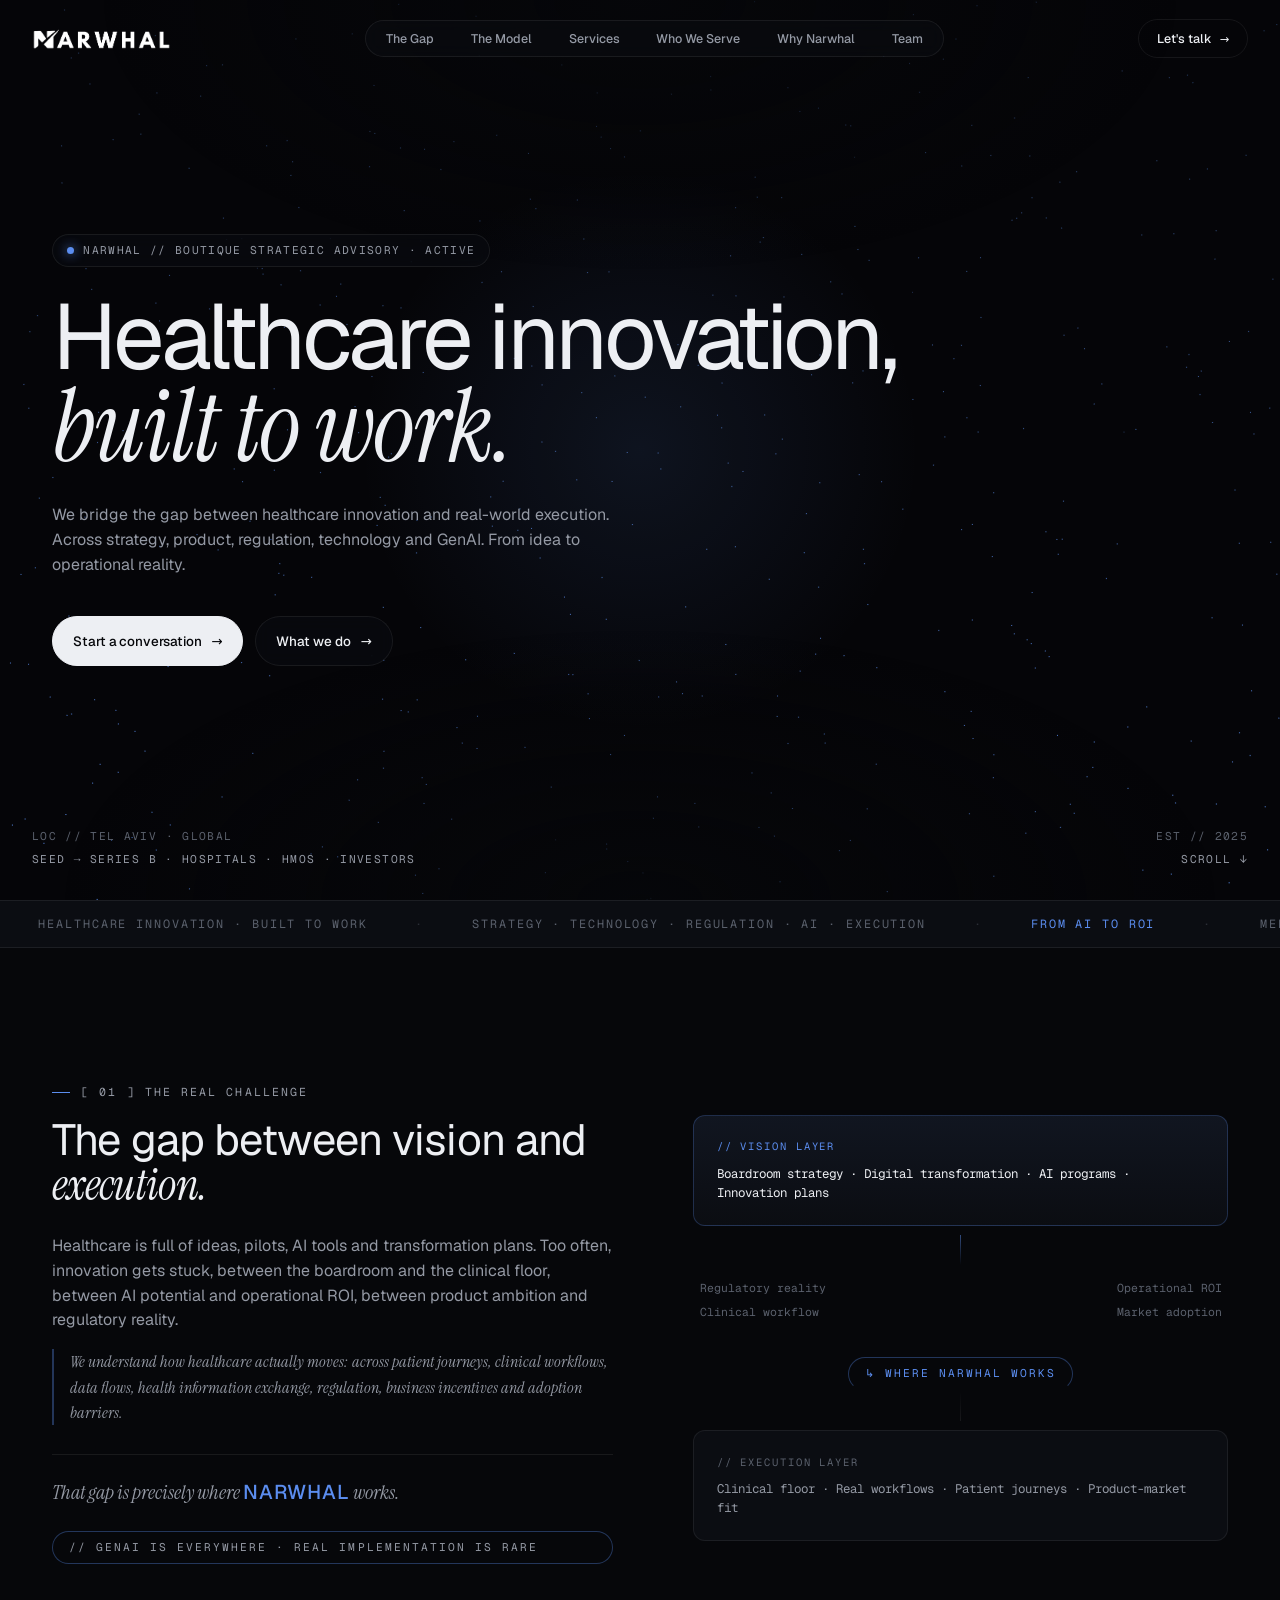
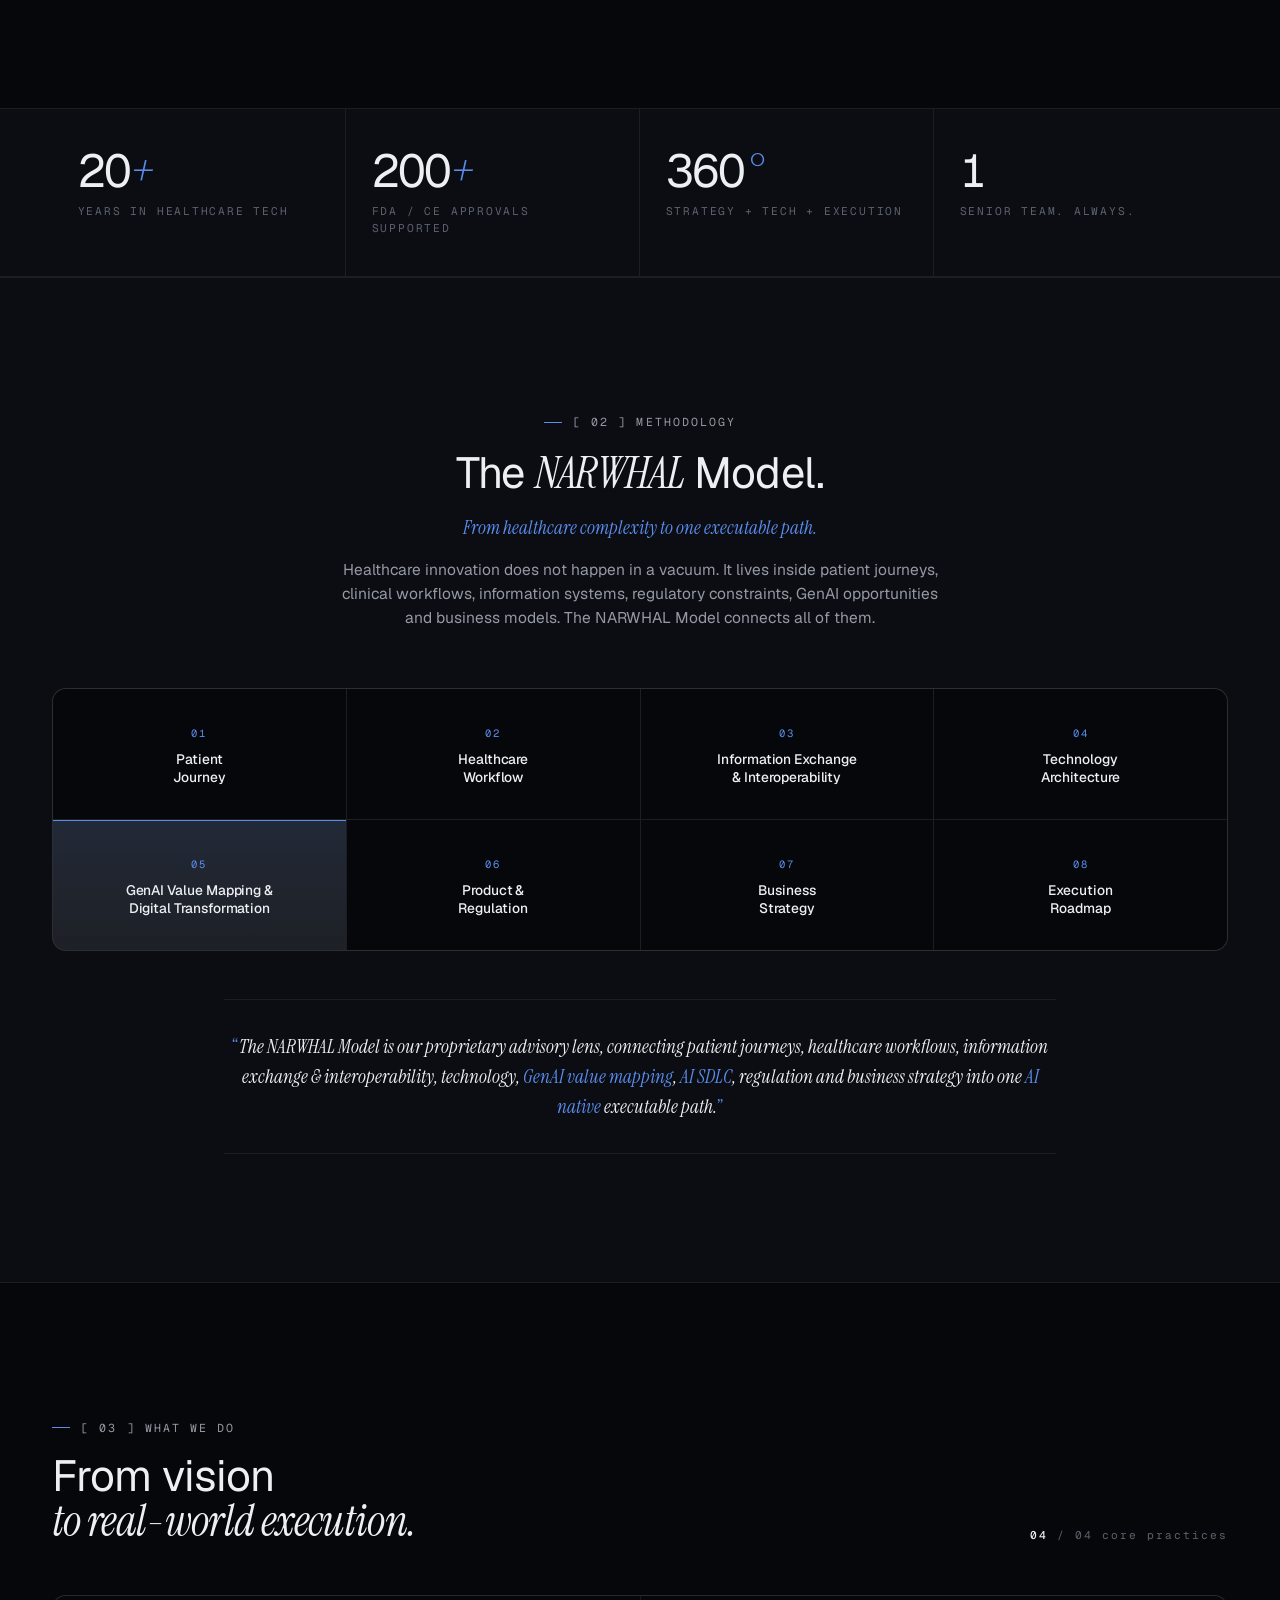
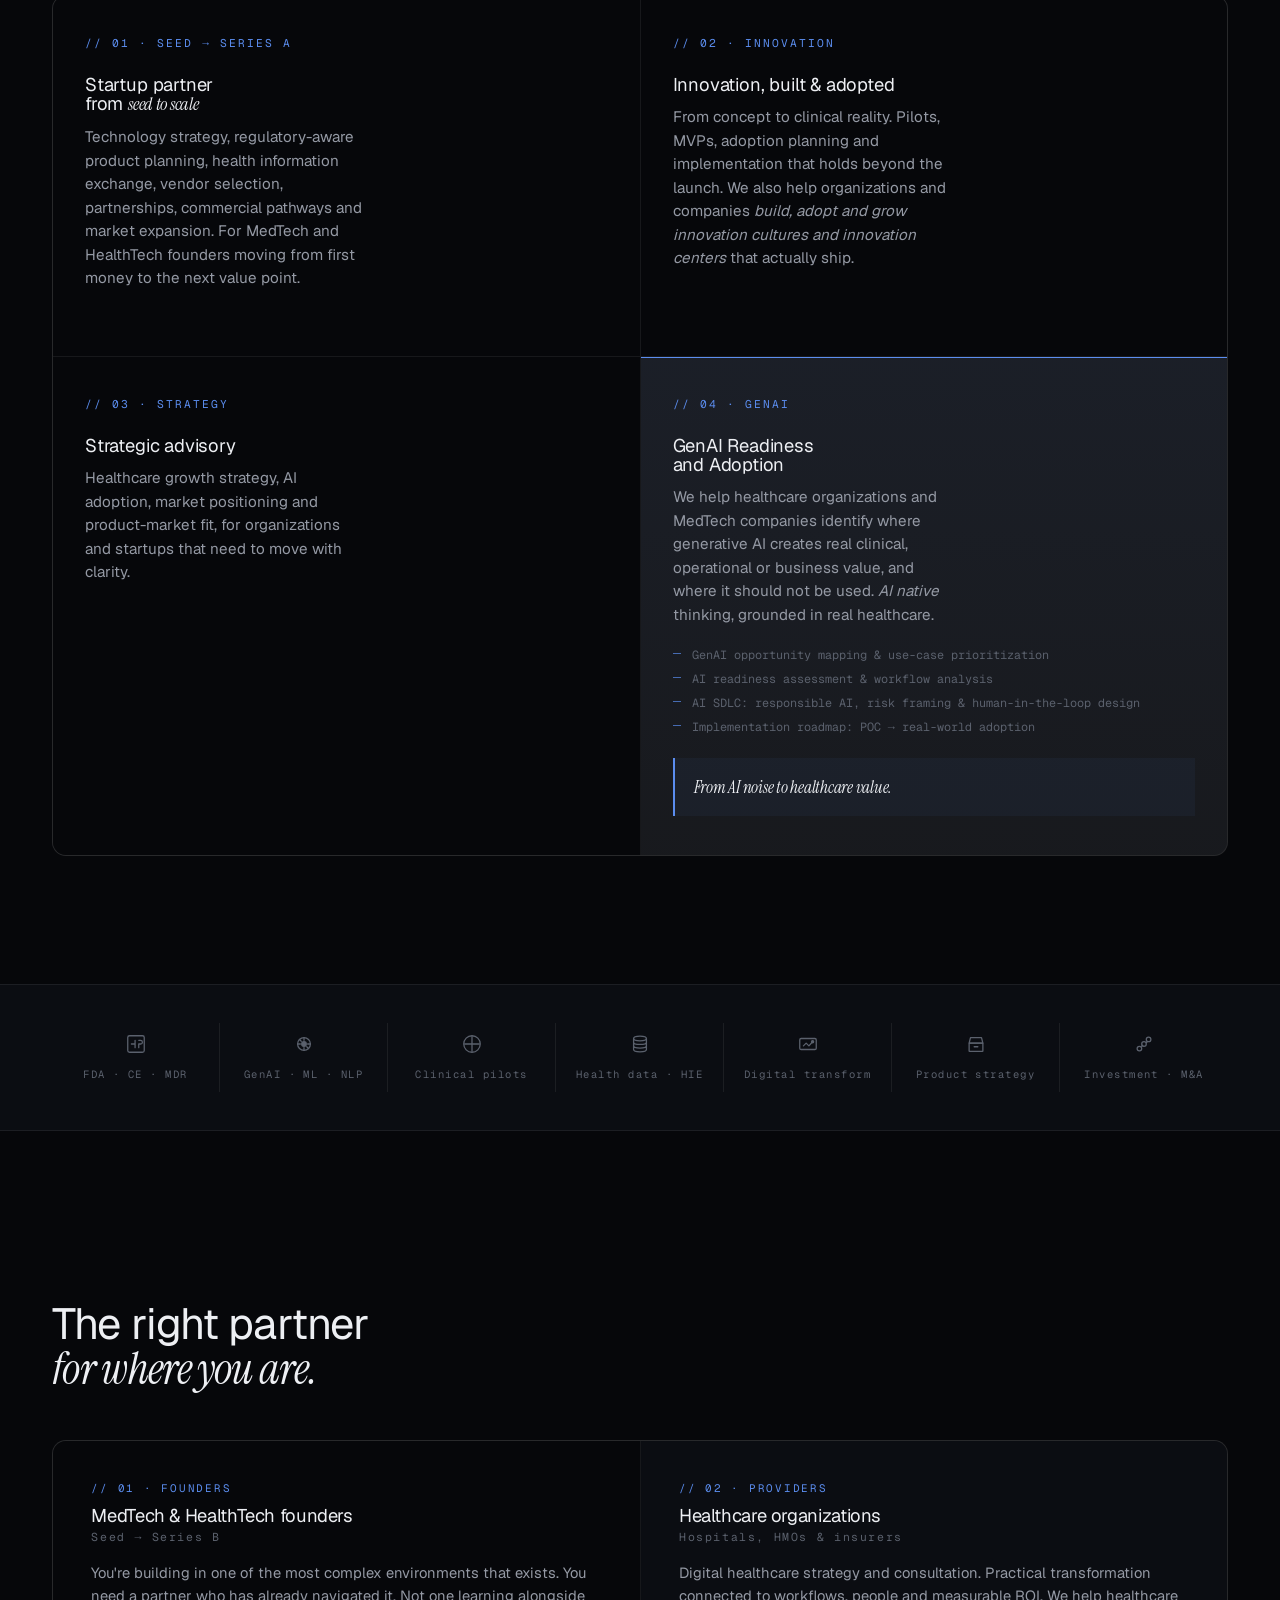
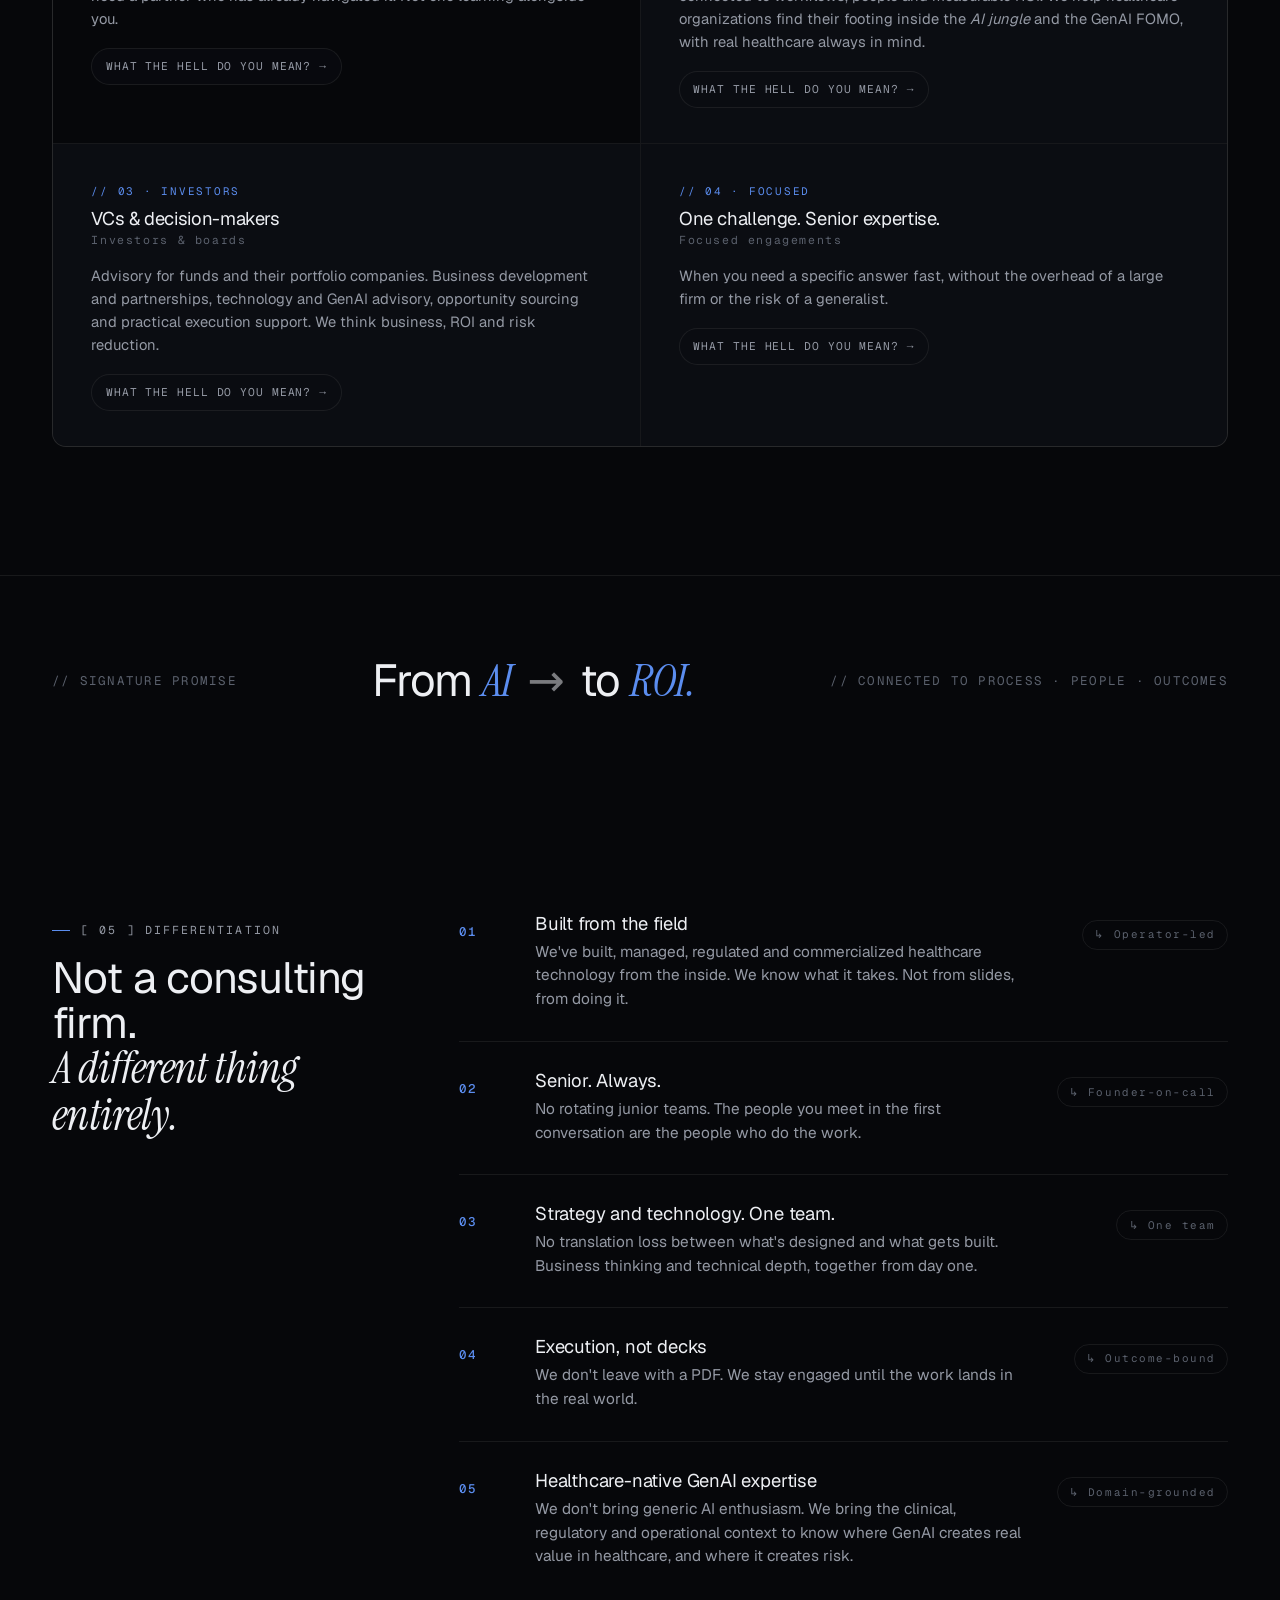
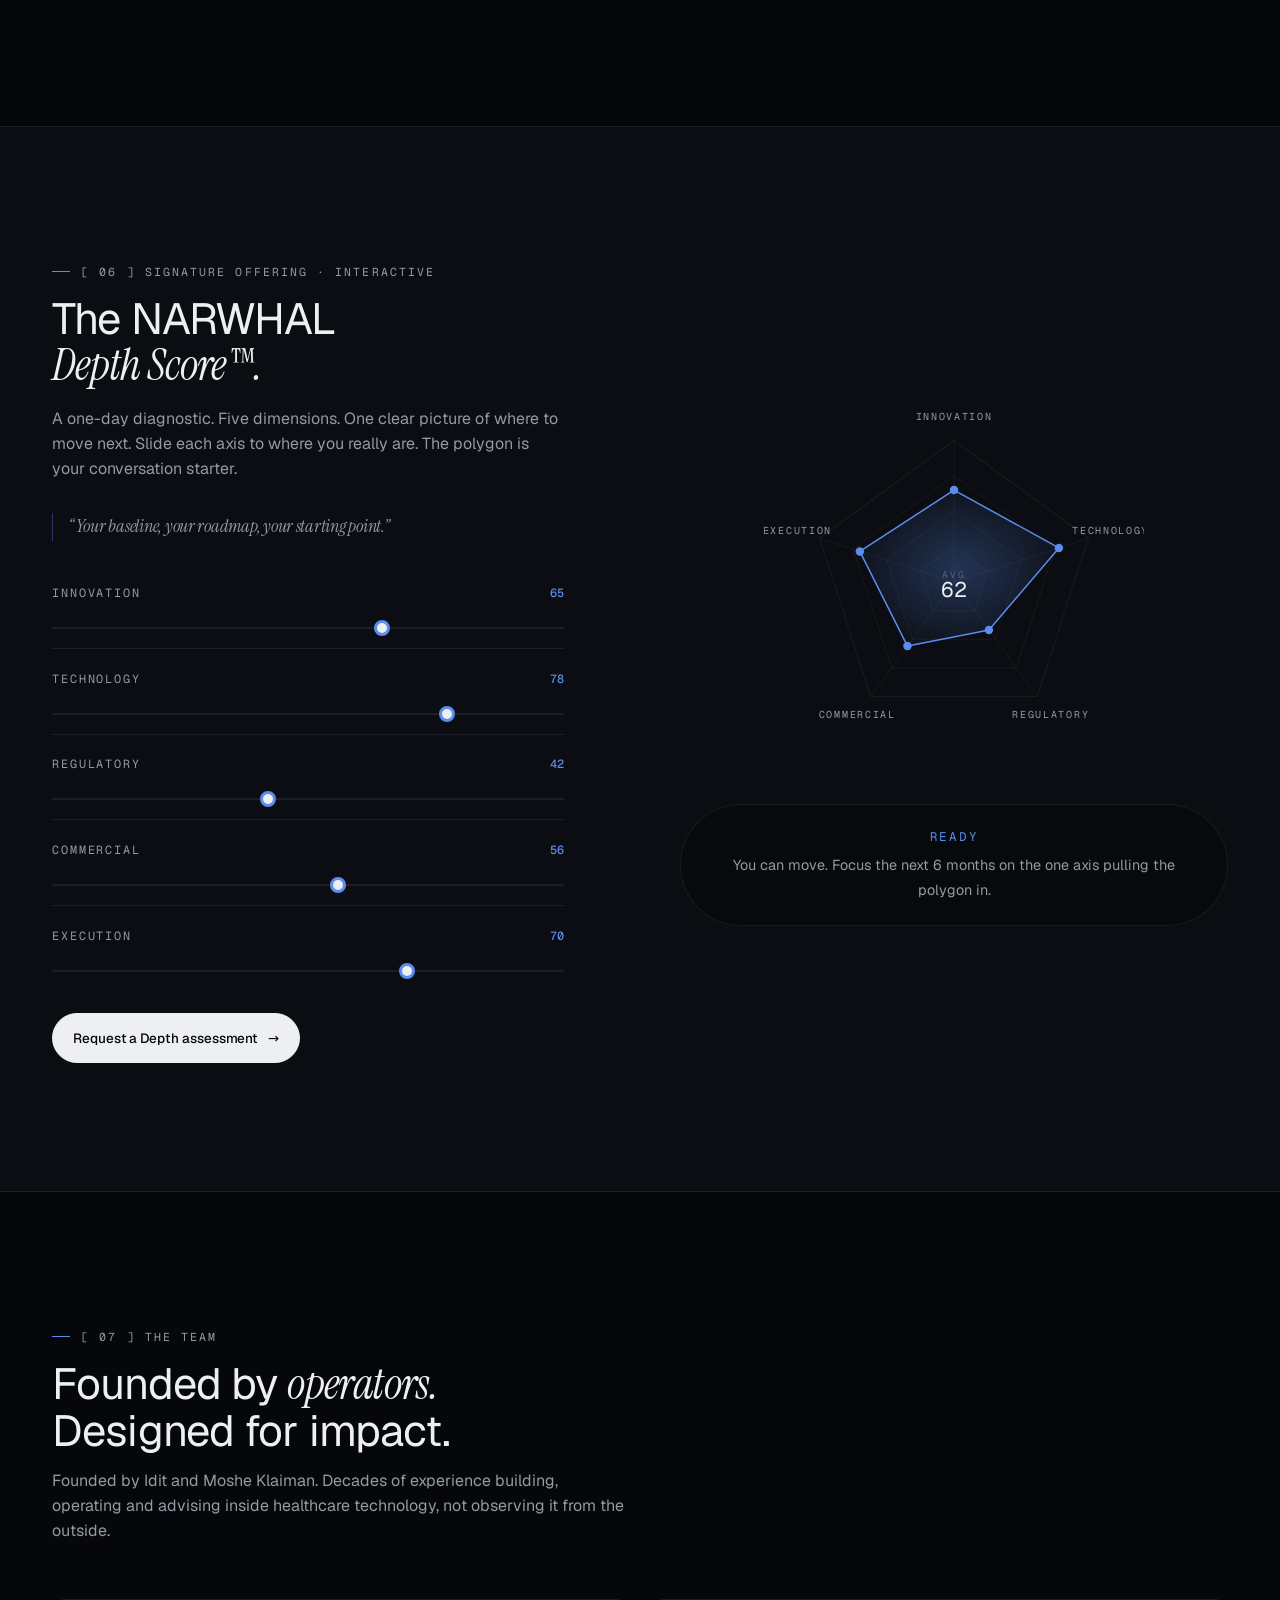
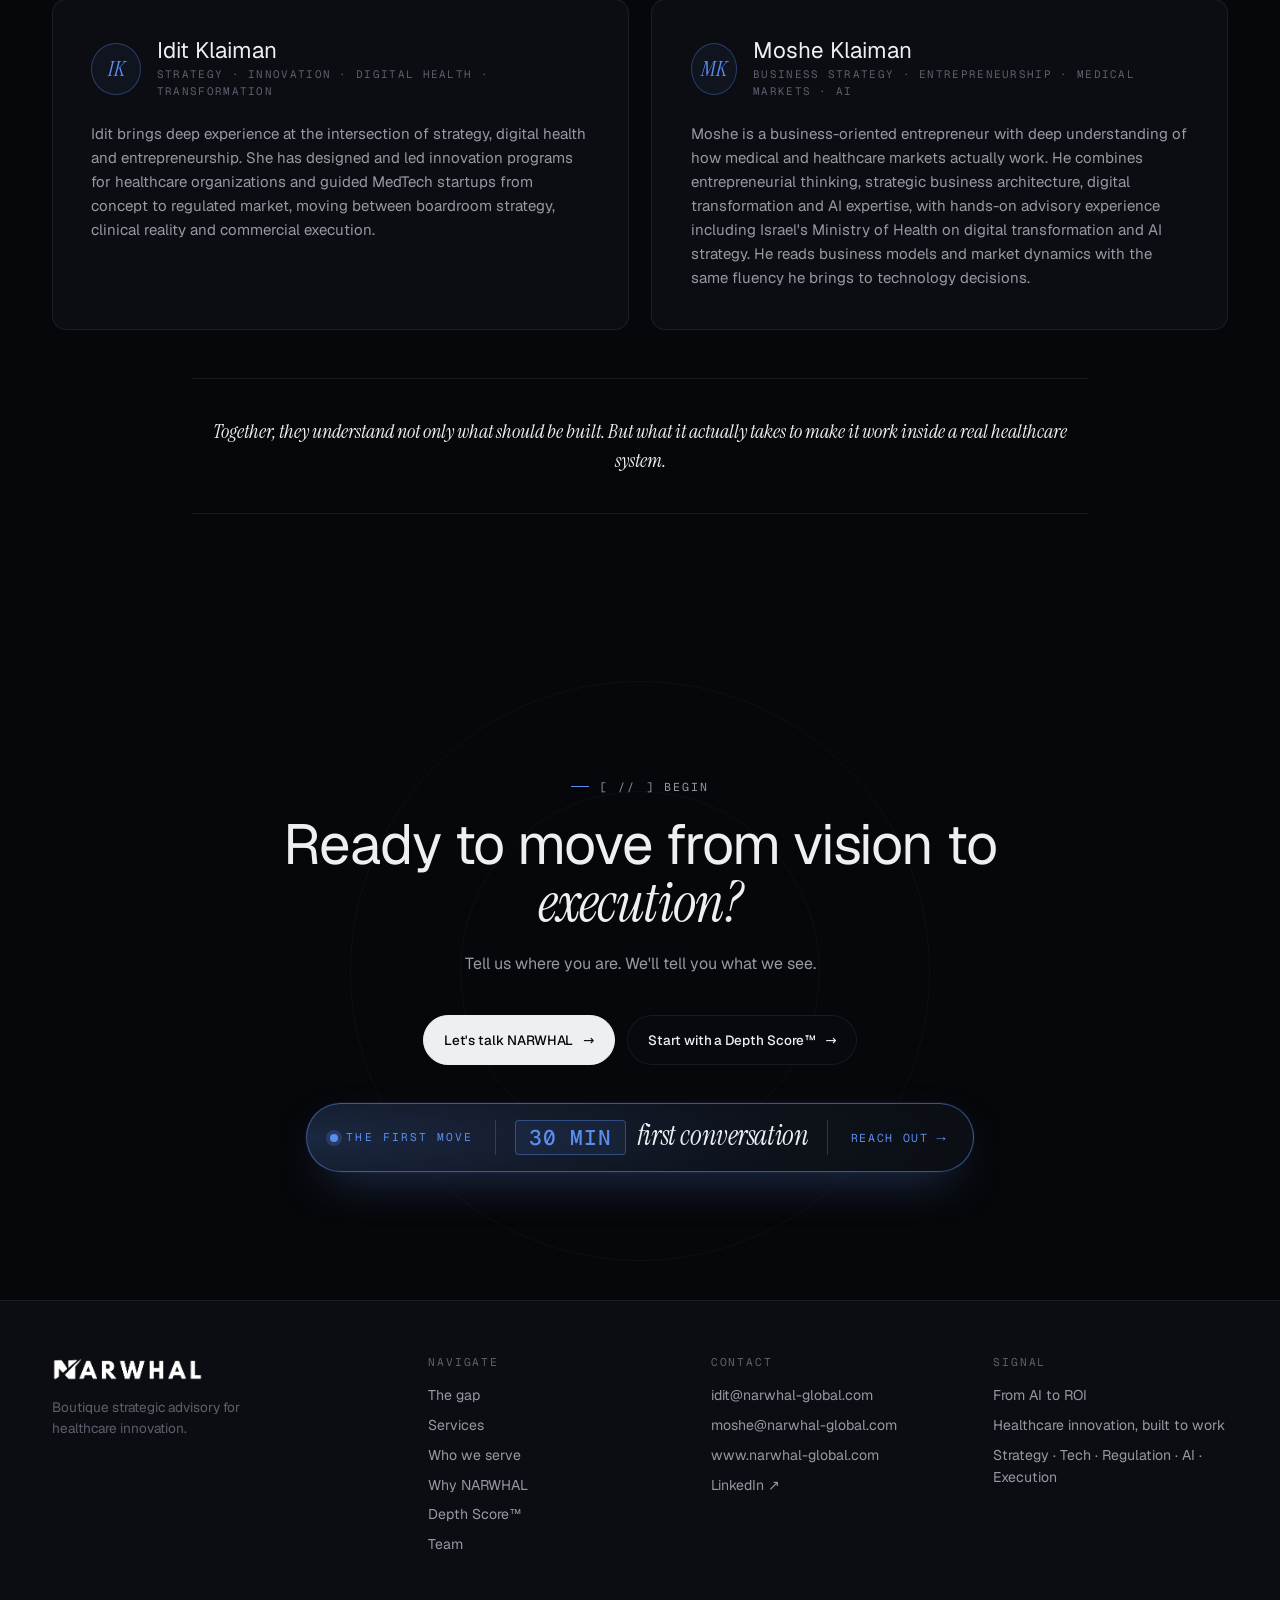
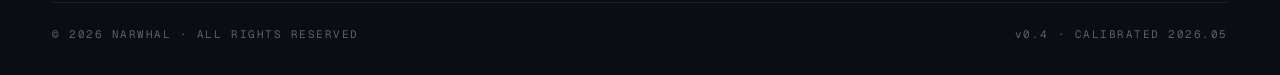
==== commit c9af6e74: "Add favicon link to index.html" ====
--- a/index.html
+++ b/index.html
@@ -3,6 +3,7 @@
 <head>
   <meta charset="utf-8">
   <title>NARWHAL · From AI noise to healthcare value. Built to work.</title>
+  <link rel="icon" type="image/png" href="favicon.png">
   <style>
     * { margin: 0; padding: 0; box-sizing: border-box; }
     body { background: #06070A; display: flex; align-items: center; justify-content: center; min-height: 100vh; font-family: -apple-system, BlinkMacSystemFont, sans-serif; }
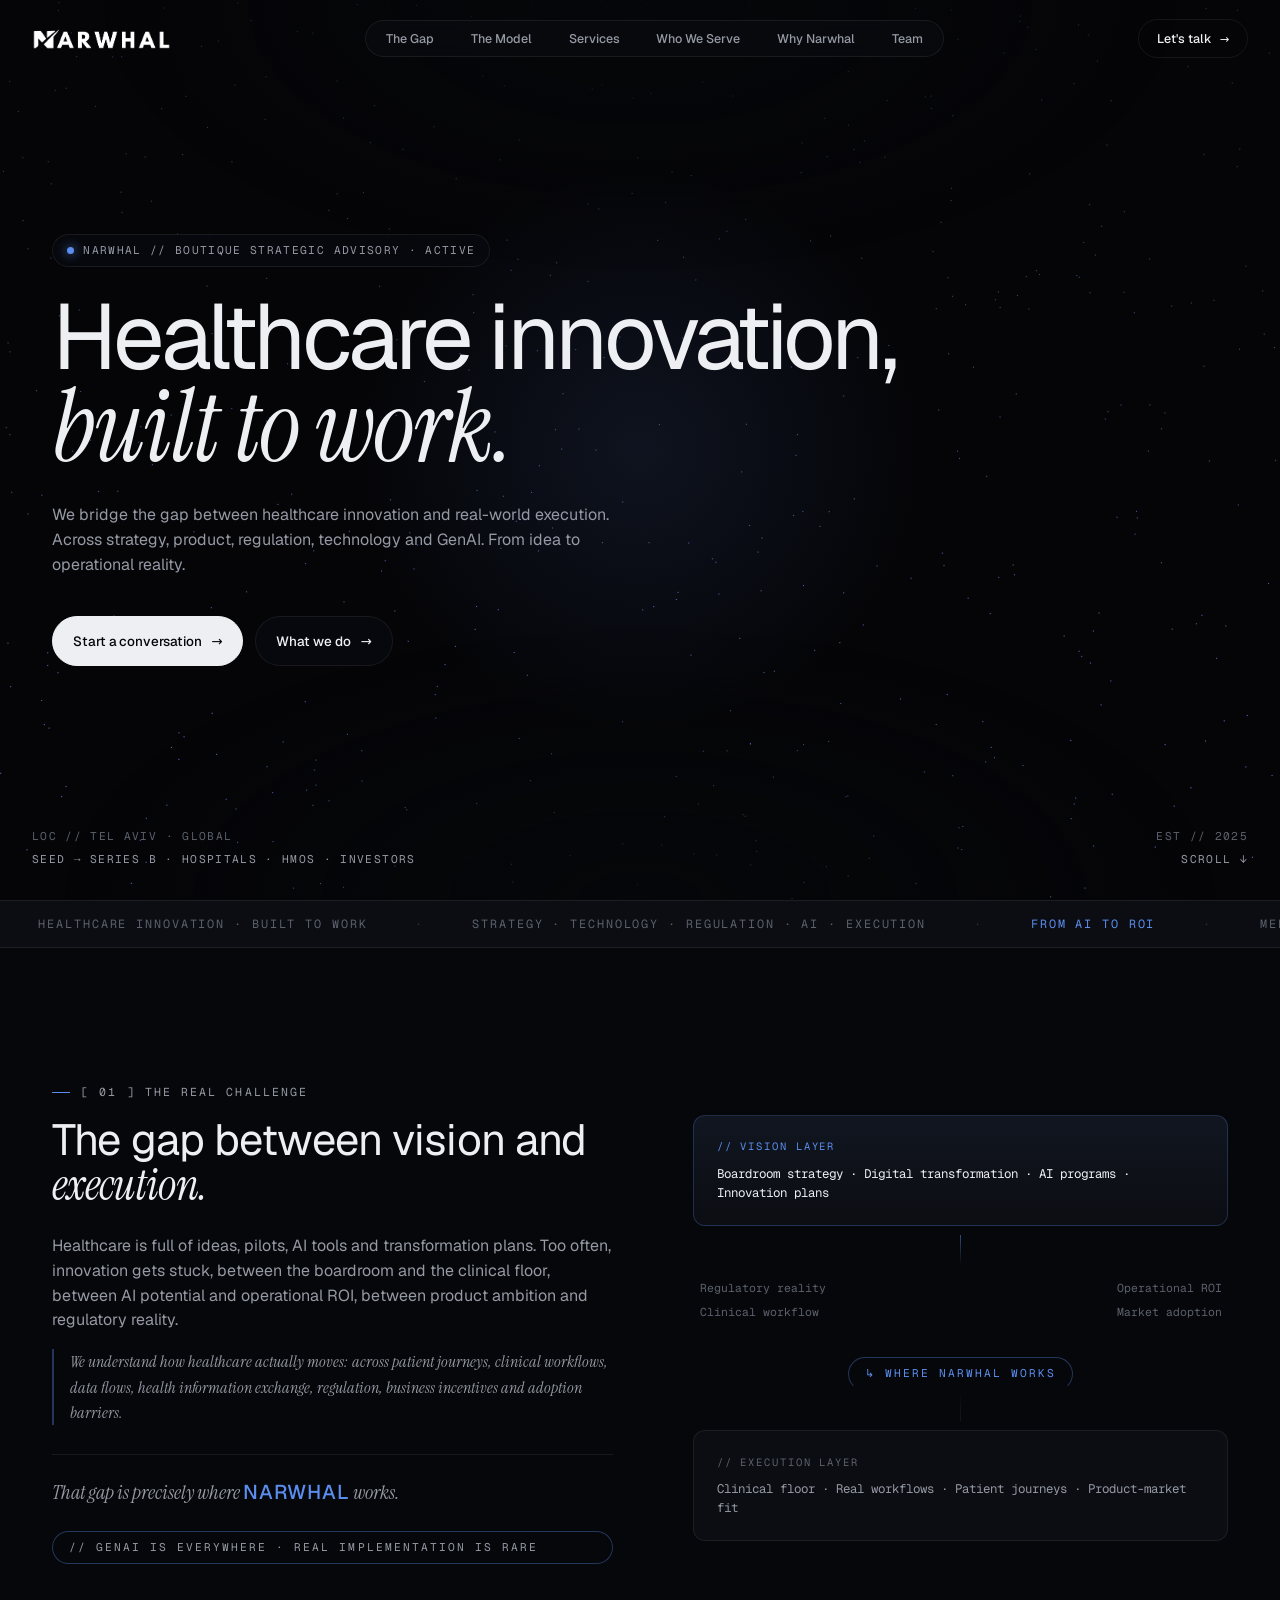
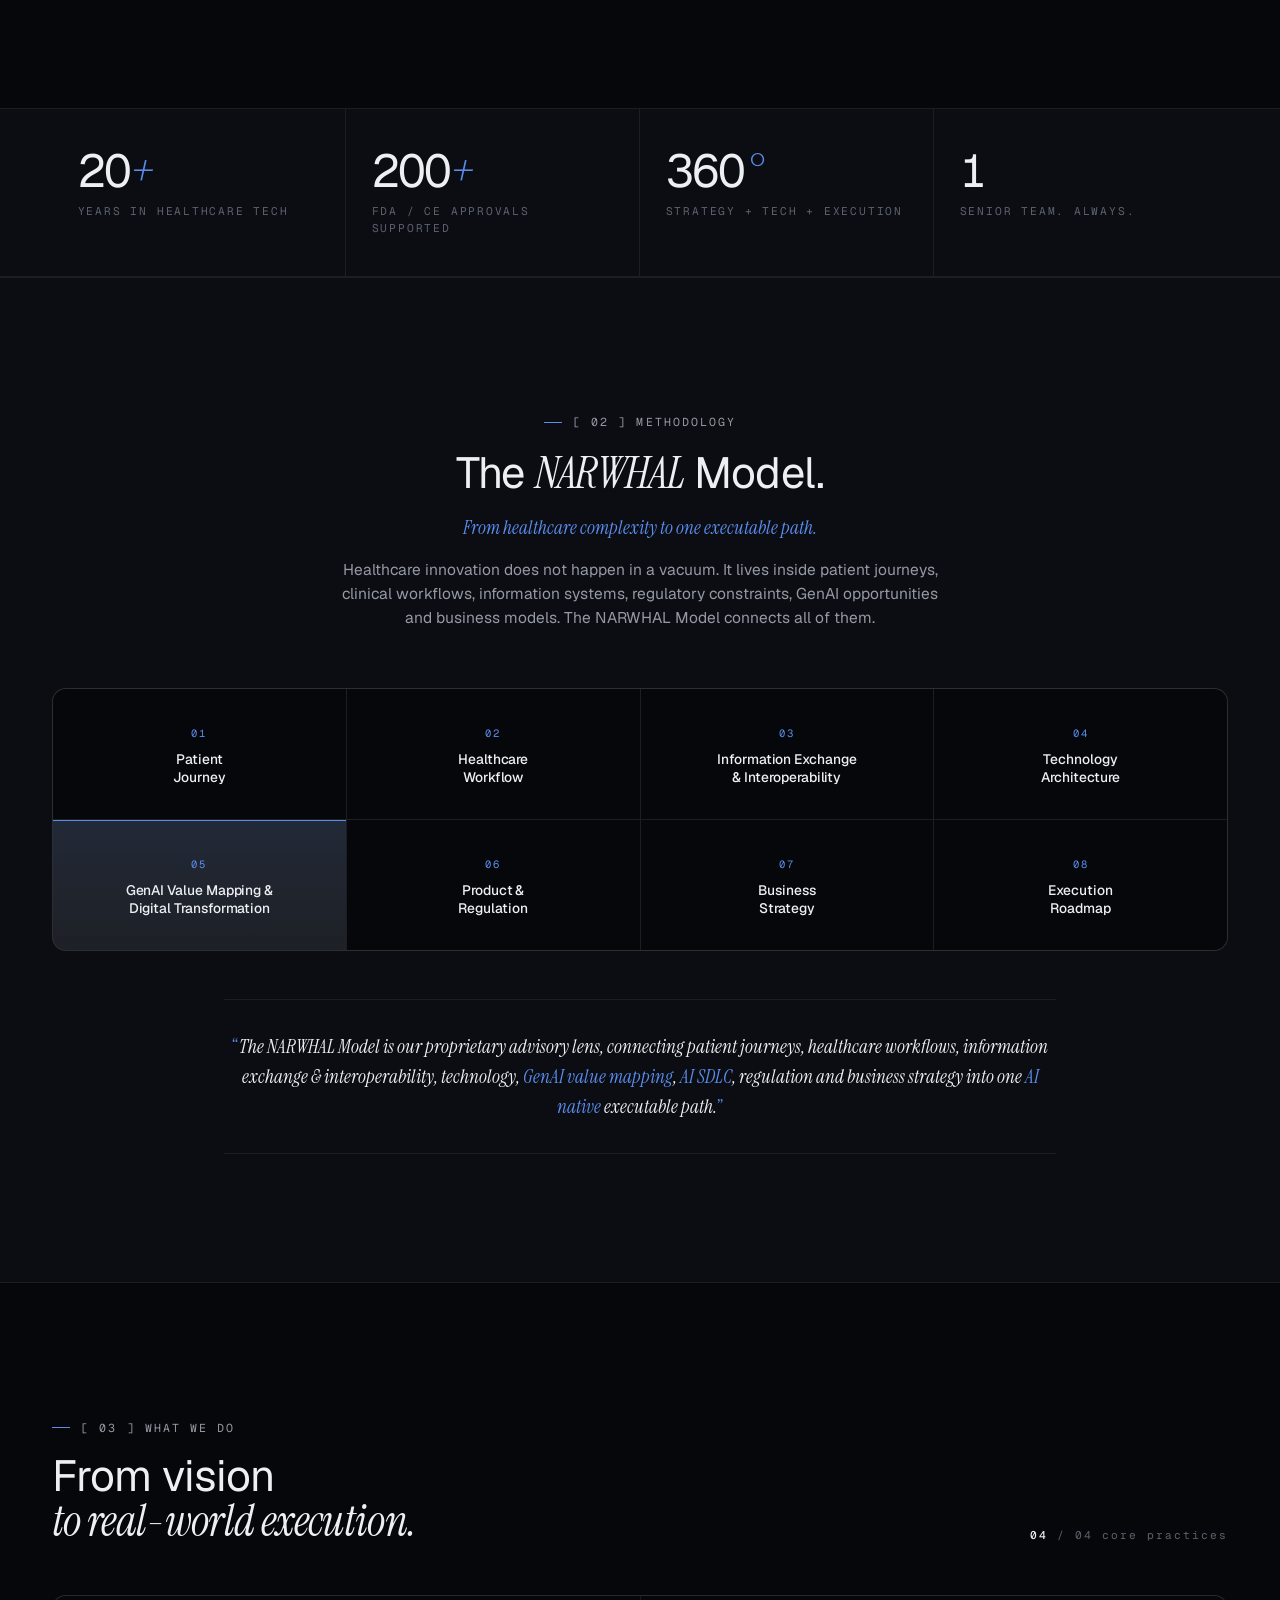
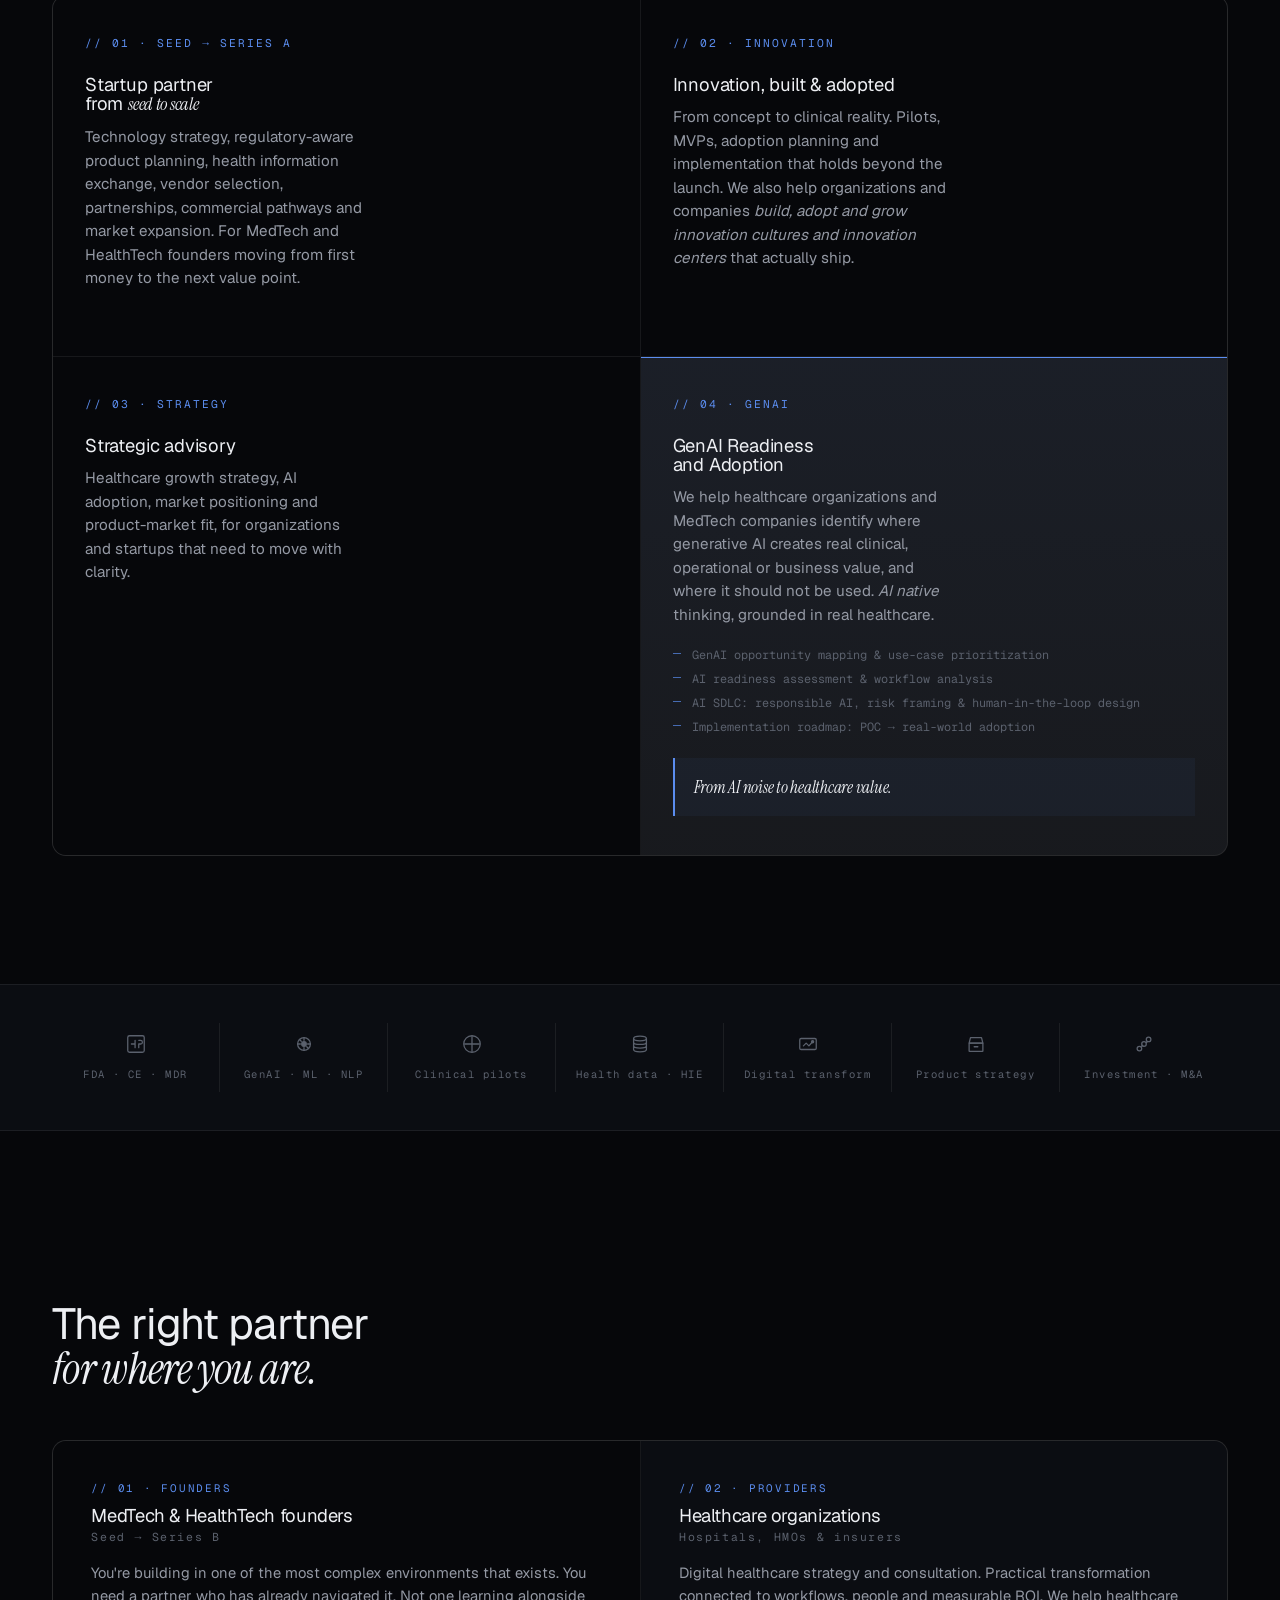
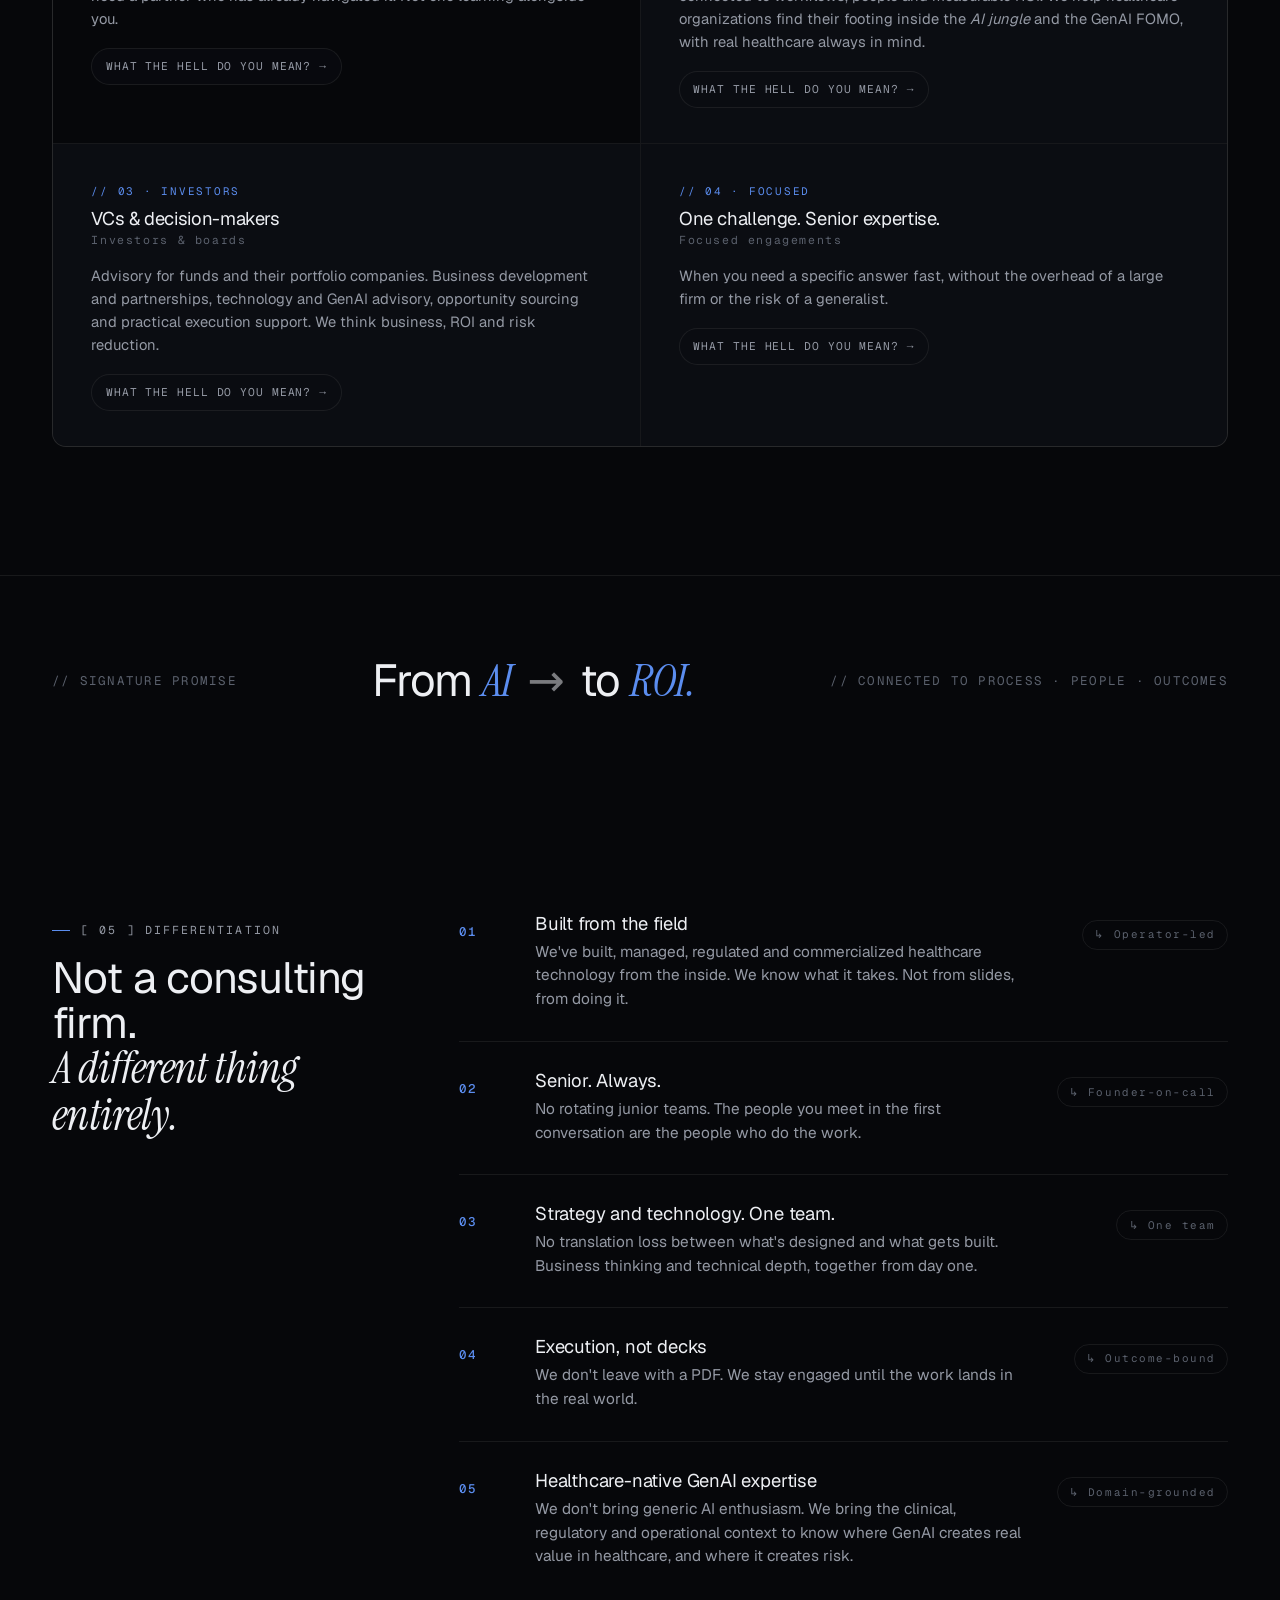
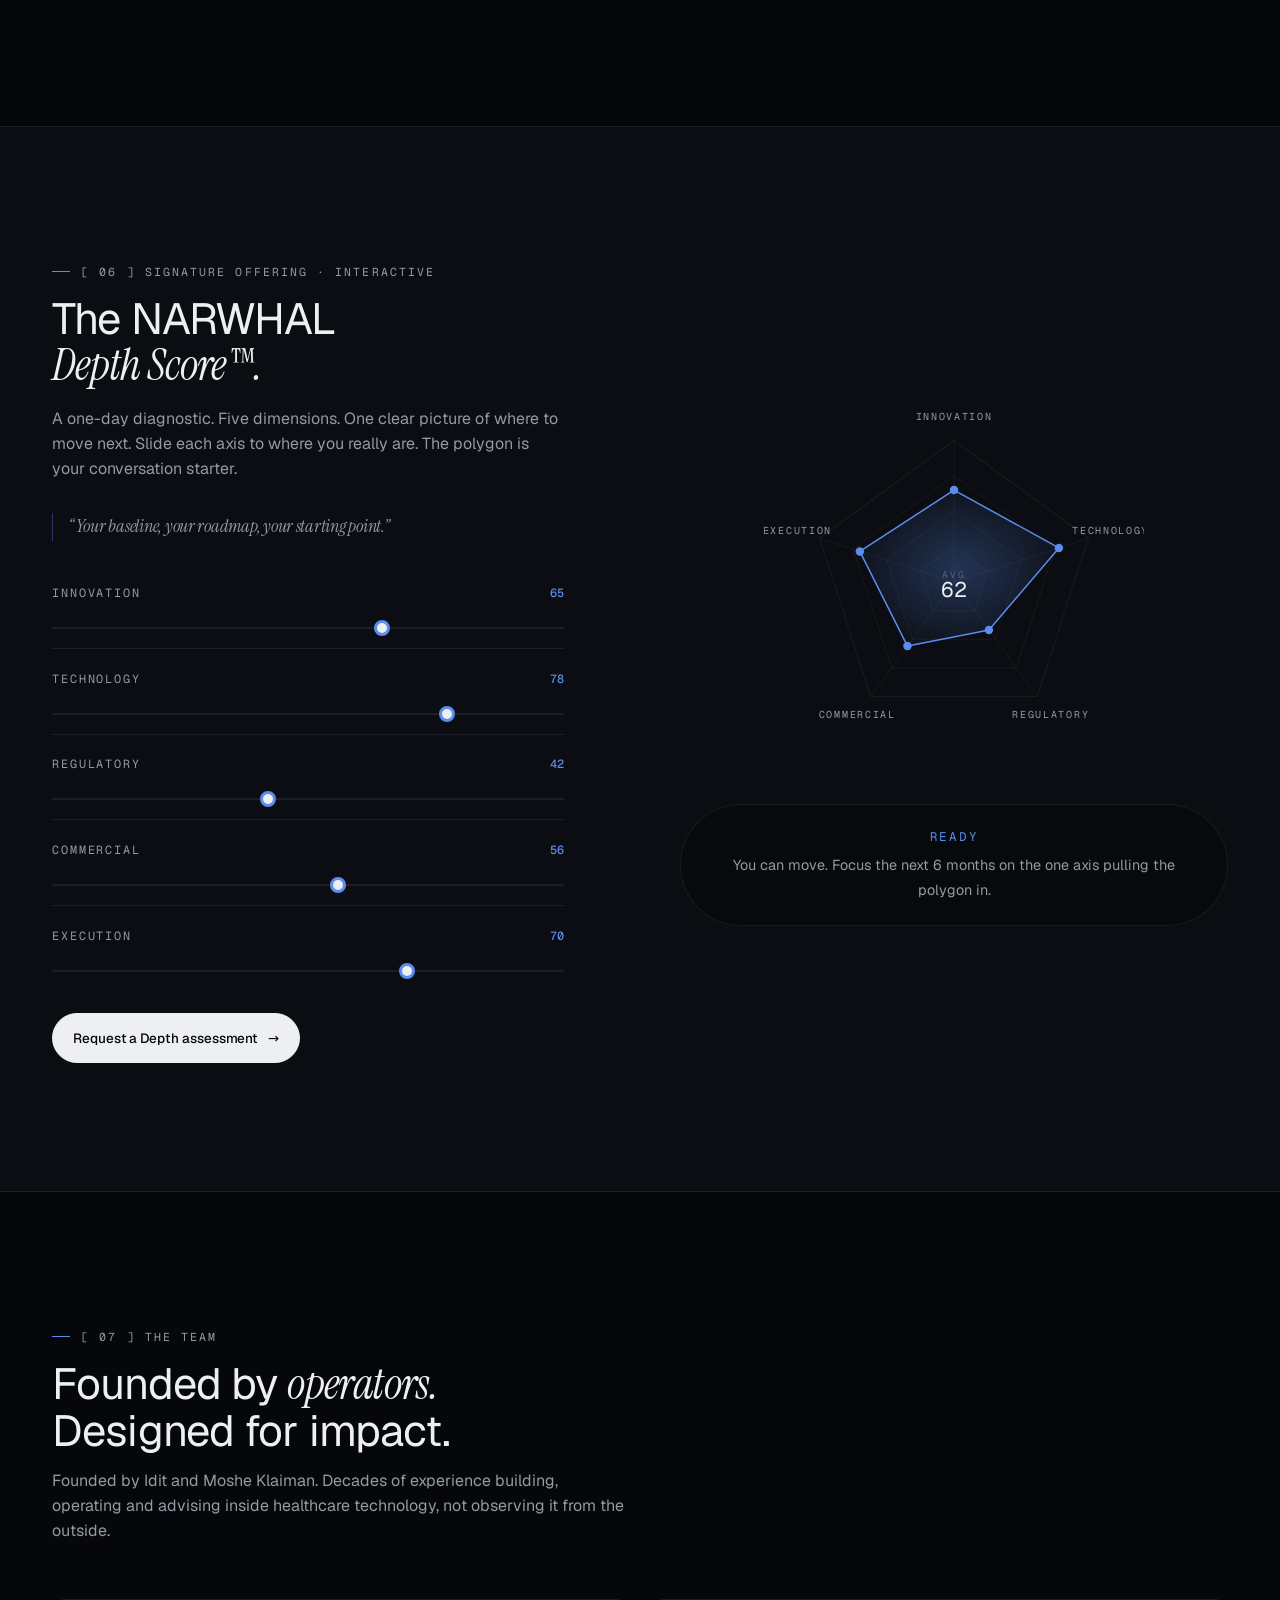
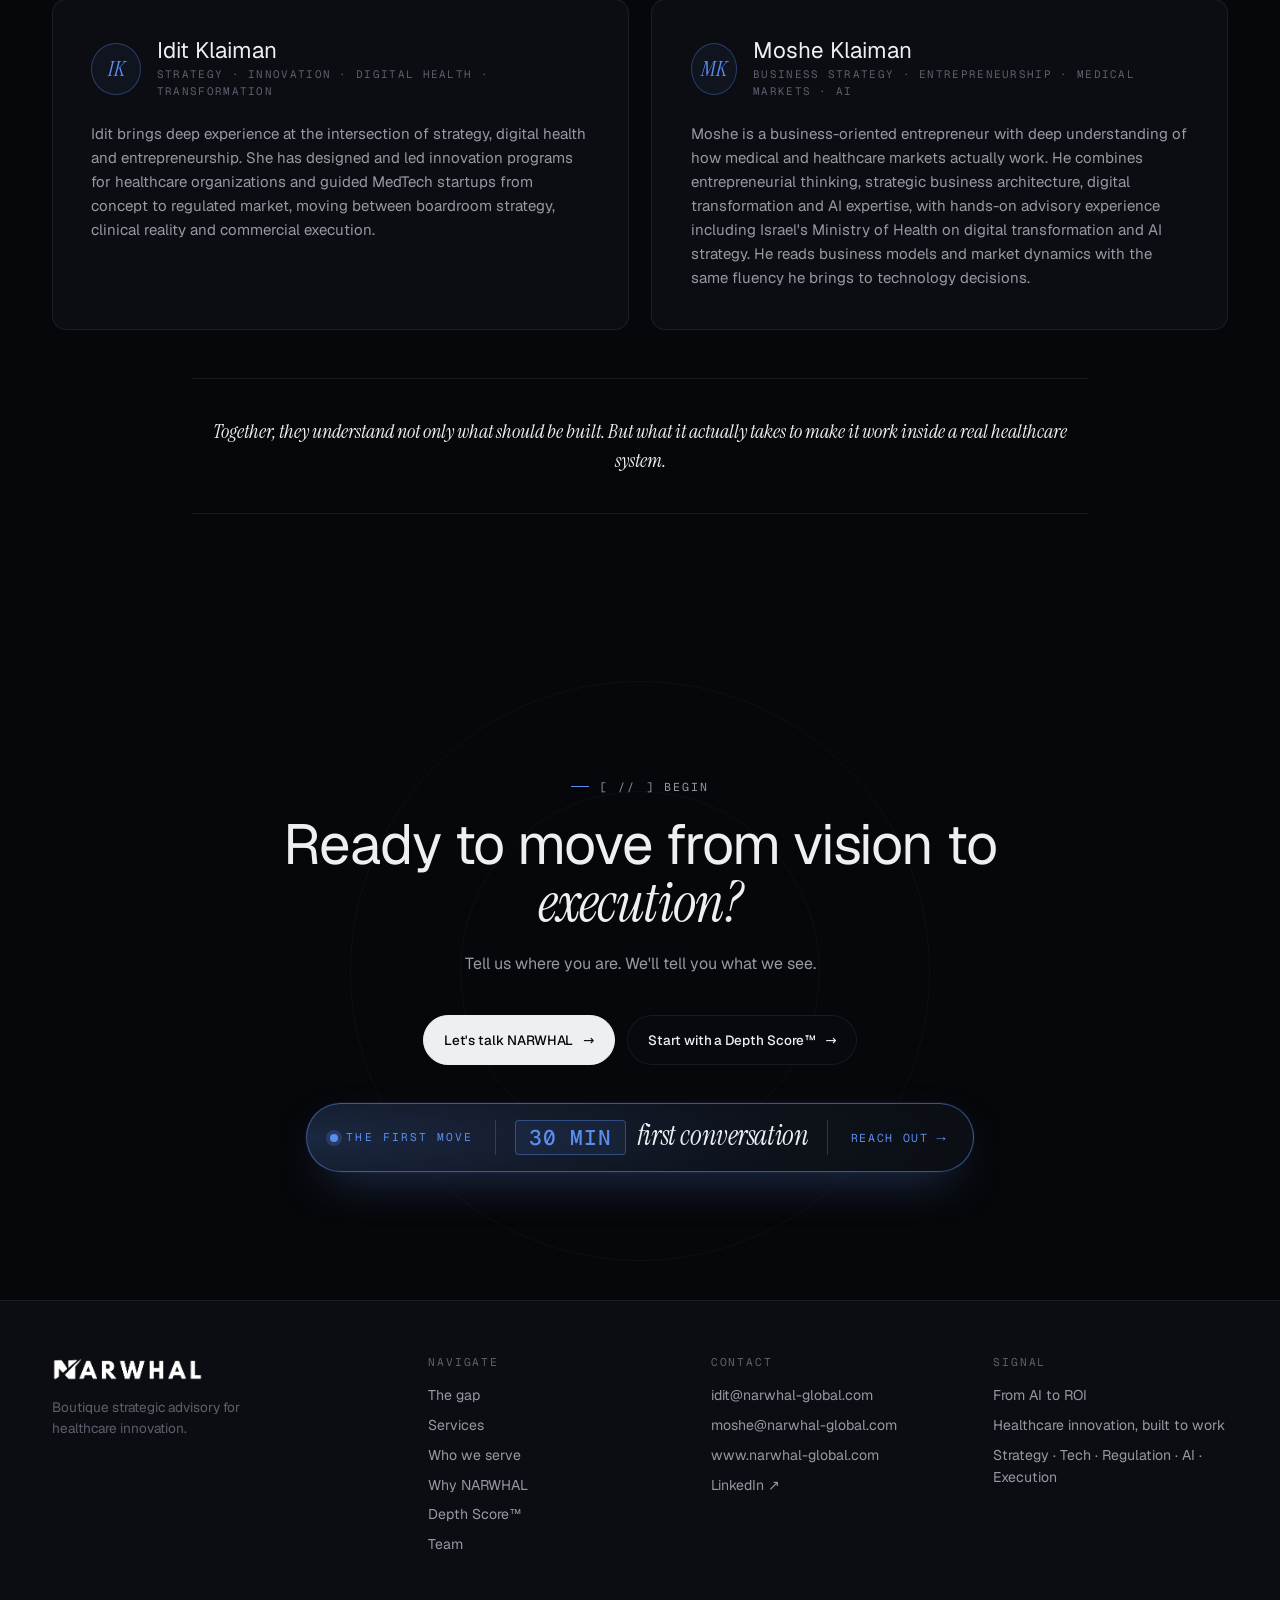
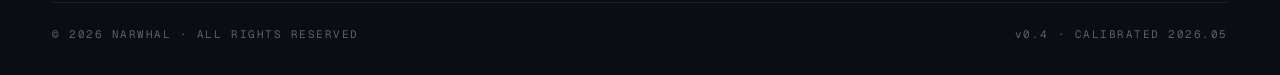
==== commit d425c5f0: "Change favicon link from favicon.png to favicon.ico.png" ====
--- a/index.html
+++ b/index.html
@@ -3,7 +3,7 @@
 <head>
   <meta charset="utf-8">
   <title>NARWHAL · From AI noise to healthcare value. Built to work.</title>
-  <link rel="icon" type="image/png" href="favicon.png">
+  <link rel="icon" type="image/png" href="favicon.ico.png">  
   <style>
     * { margin: 0; padding: 0; box-sizing: border-box; }
     body { background: #06070A; display: flex; align-items: center; justify-content: center; min-height: 100vh; font-family: -apple-system, BlinkMacSystemFont, sans-serif; }
